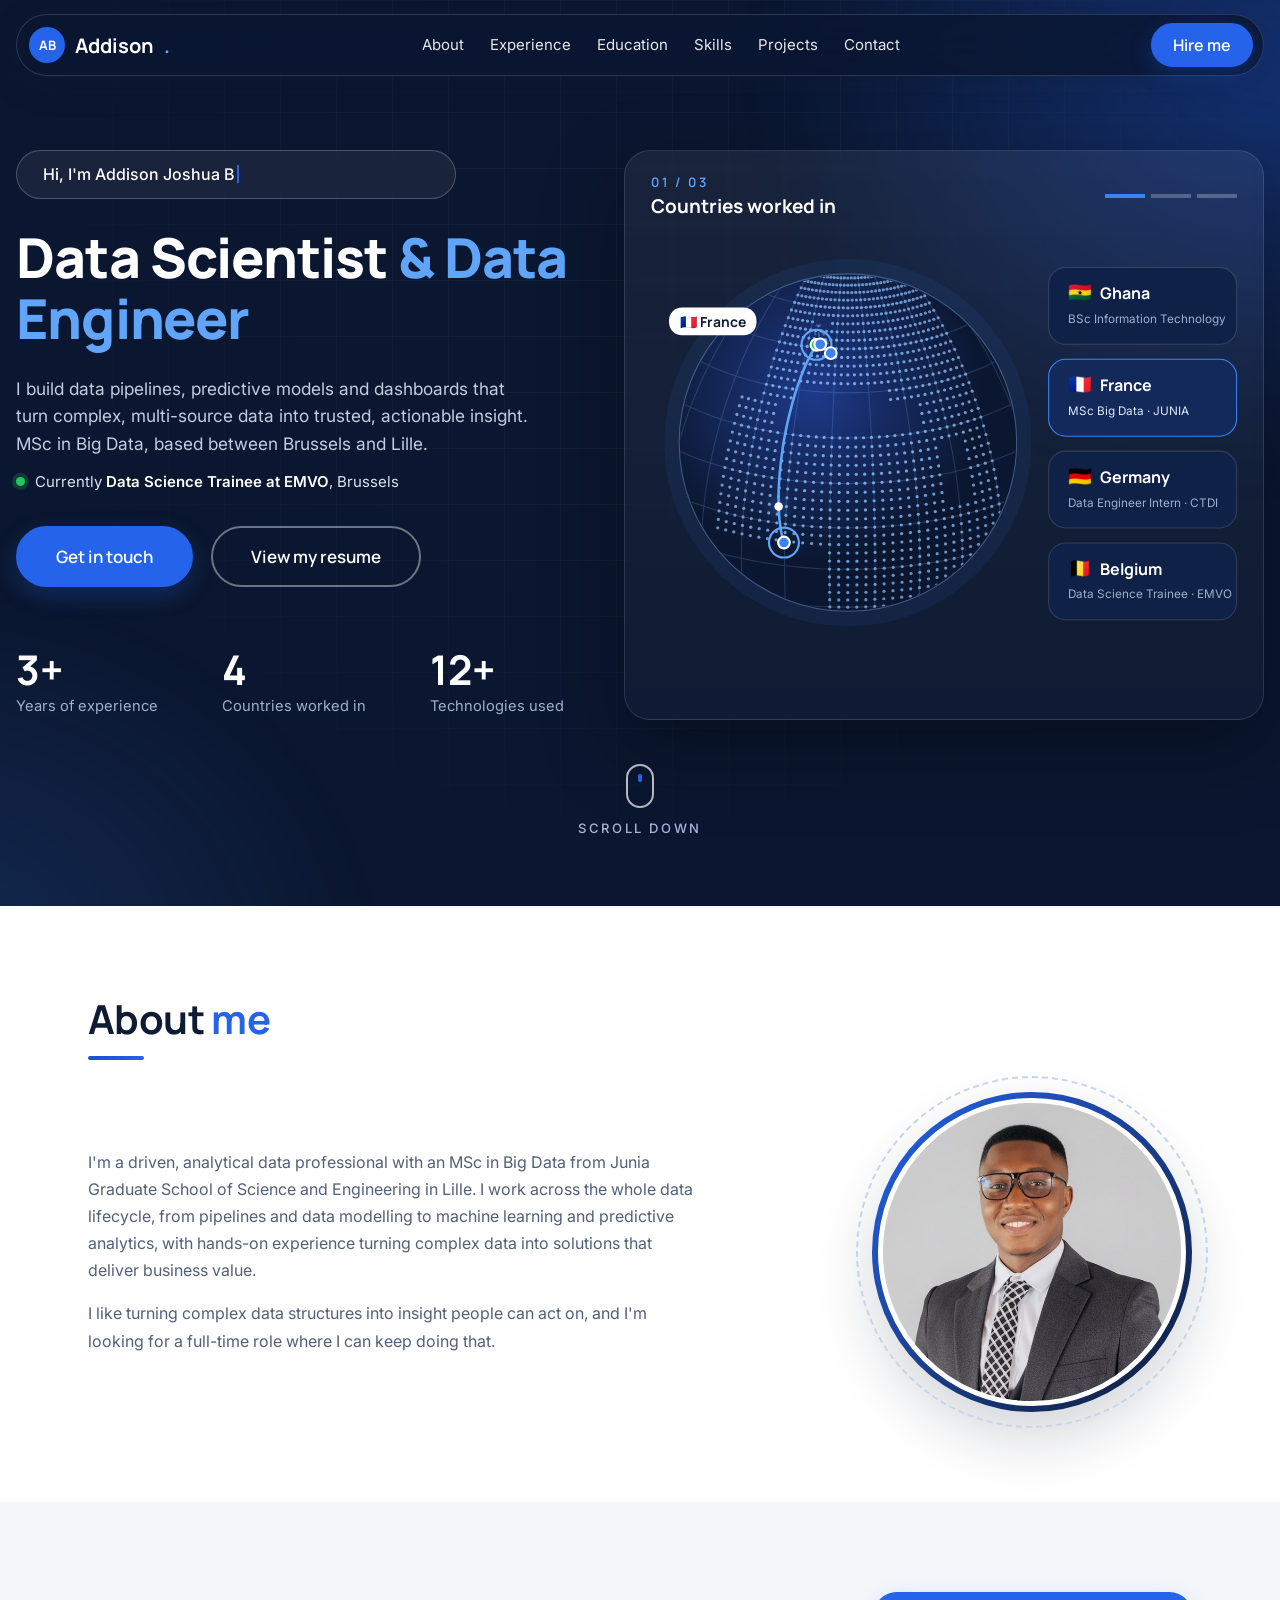
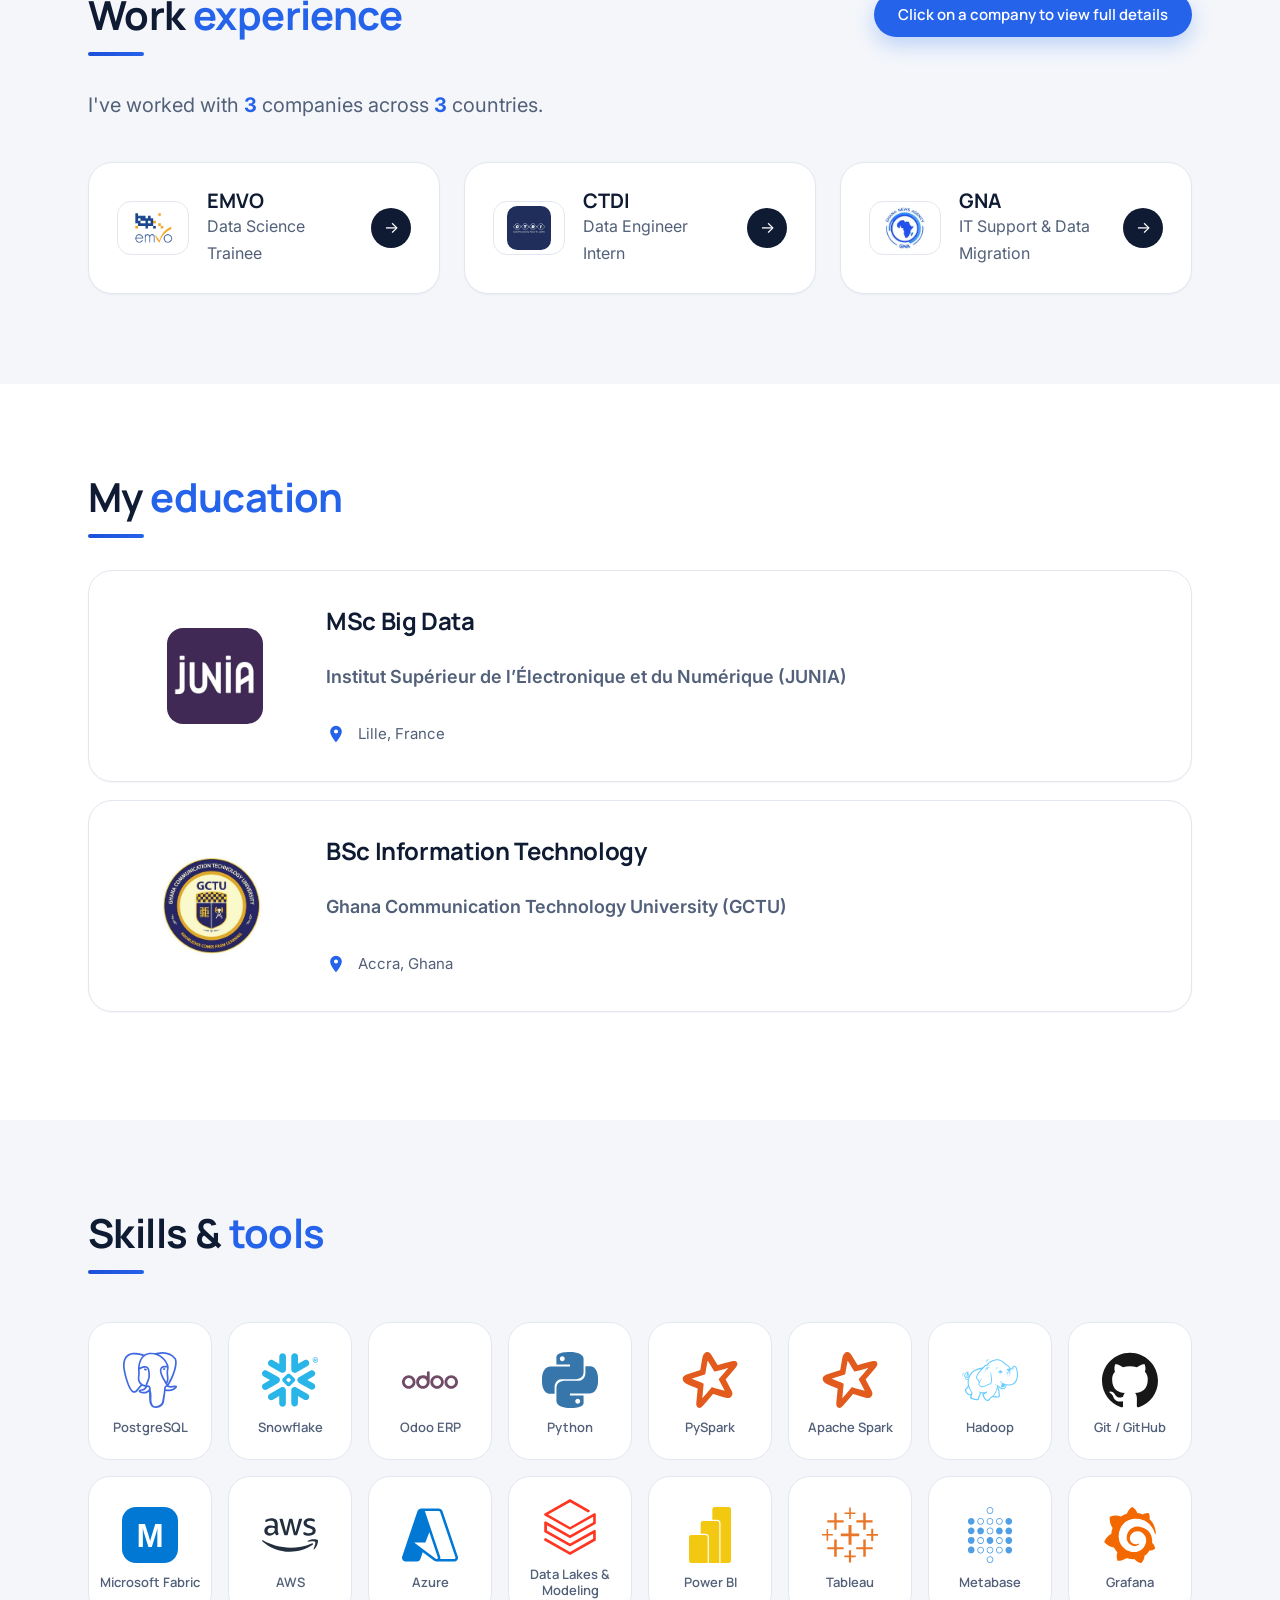
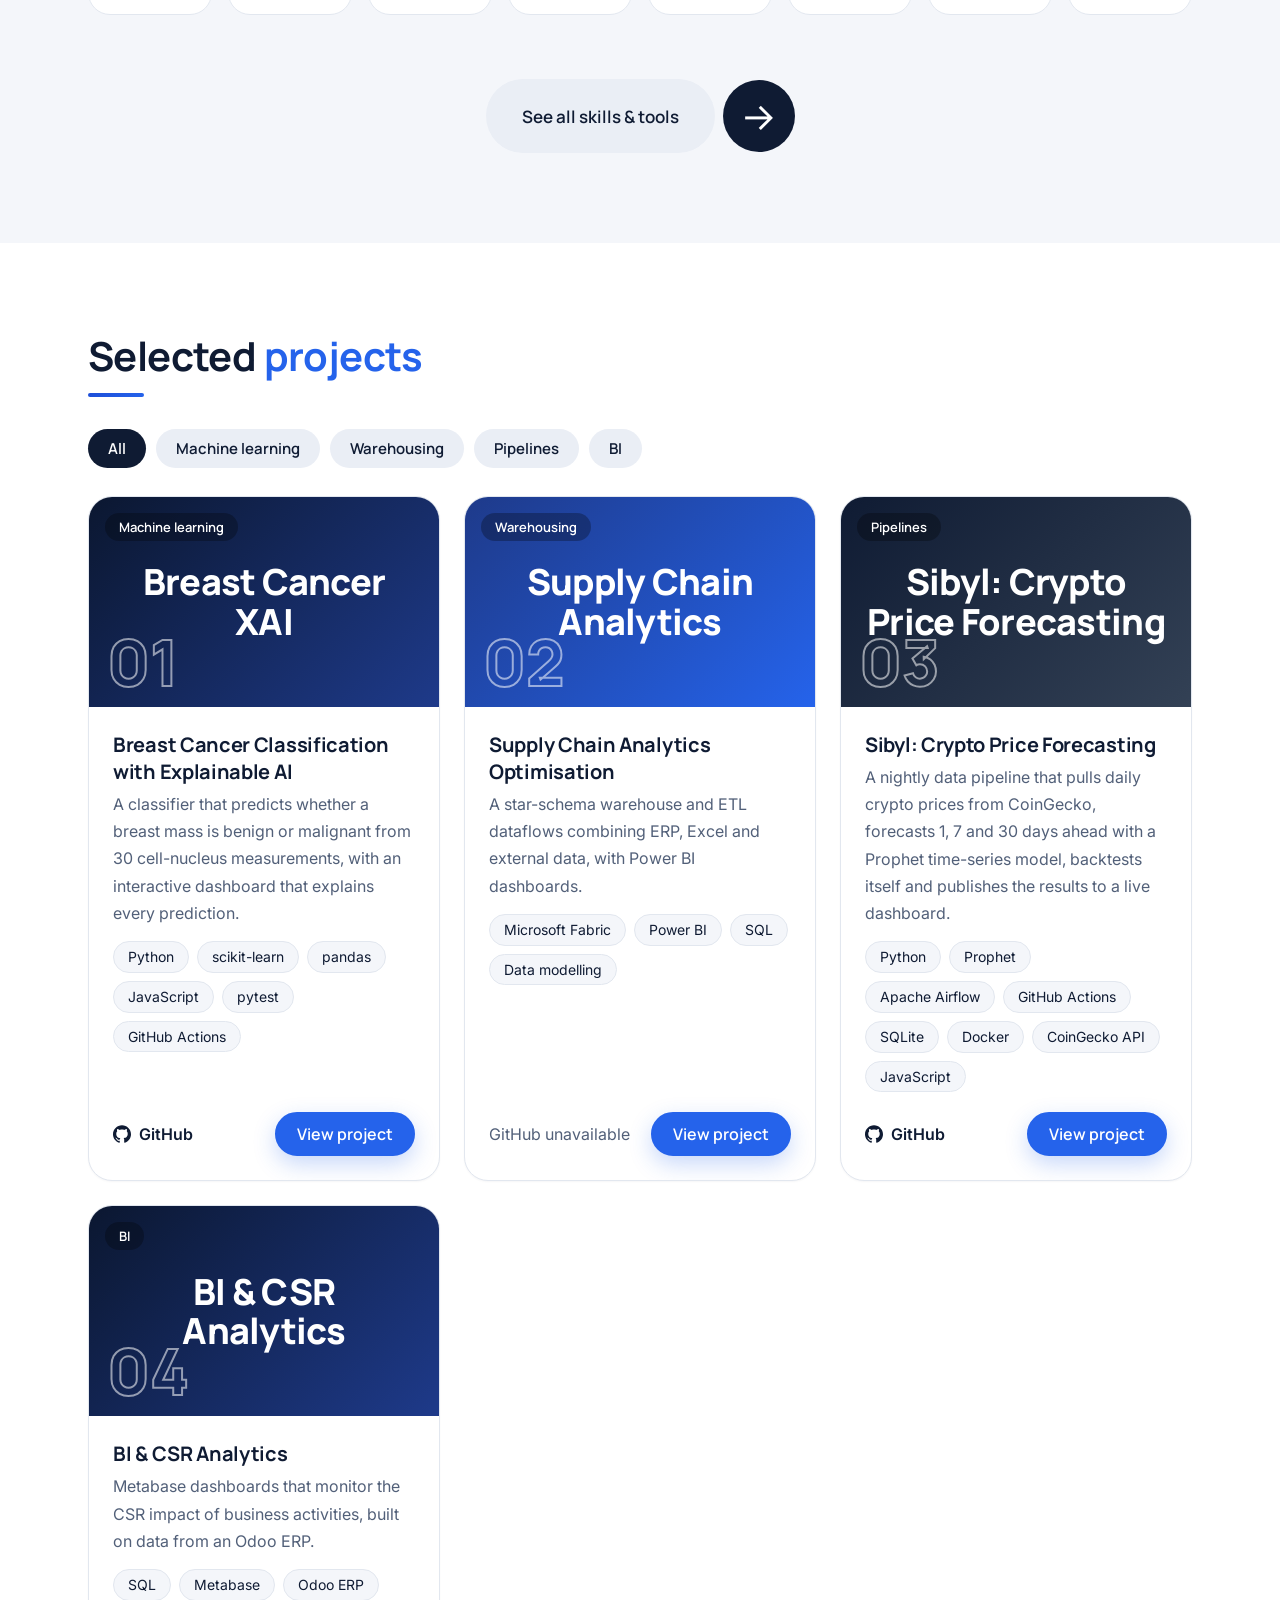
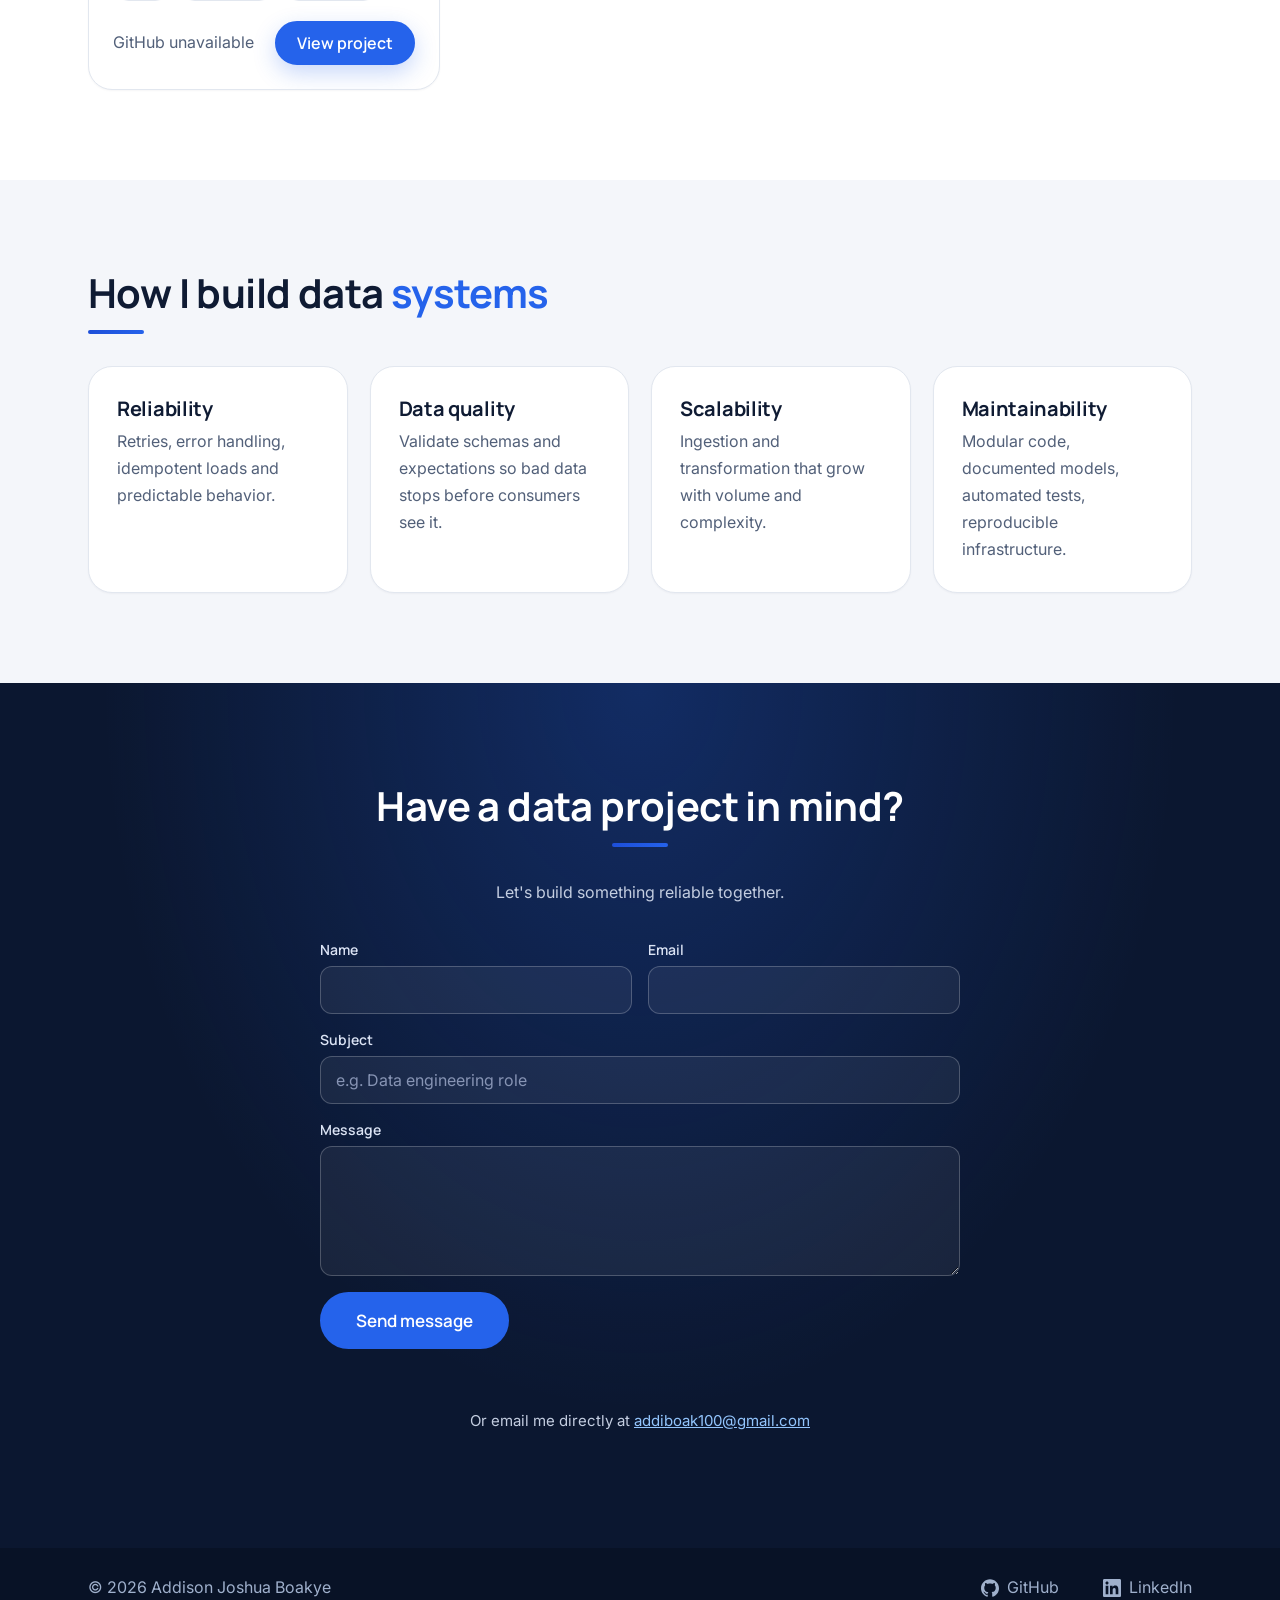
==== data-scientist/index.html @ 3743e2e9 "Restore original portfolio; move Data Scientist version to /data-scientist/ The root page is back to" ====
<!DOCTYPE html>
<html lang="en"><head><meta charset="utf-8">
<meta name="viewport" content="width=device-width, initial-scale=1, viewport-fit=cover">
<title>Addison Joshua Boakye – Data Scientist</title>
<meta name="description" content="Data scientist building data pipelines, predictive models and explainable machine learning. MSc Big Data, Junia."><meta name="theme-color" content="#0b1730">
<meta property="og:title" content="Addison Joshua Boakye – Data Scientist"><meta property="og:description" content="Turning raw data into reliable systems.">
<link href="https://fonts.googleapis.com/css2?family=Manrope:wght@500;600;700;800&family=Inter:wght@400;500;600&display=swap" rel="stylesheet">
<style>
:root{--navy:#342f70;--deep:#0e1630;--coral:#3b82f6;--lt:#f5f4fa;--mu:#6b6791;--line:#e4e1f0;--h:'Poppins',system-ui,sans-serif;--b:'Plus Jakarta Sans',system-ui,sans-serif;box-sizing:border-box;padding-top:env(safe-area-inset-top,0px);padding-bottom:env(safe-area-inset-bottom,0px)}
html{scroll-behavior:smooth;scroll-padding-top:90px;height:100%;background:var(--navy)}*{box-sizing:border-box}
body{margin:0;background:#fff;color:var(--navy);font:400 17px/1.65 var(--b)}a{color:inherit}
:focus-visible{outline:3px solid var(--coral);outline-offset:3px}.co{color:var(--coral)}
.wrap{max-width:1160px;margin:0 auto;padding:0 28px}
nav{position:fixed;top:calc(env(safe-area-inset-top,0px) + 14px);left:50%;transform:translateX(-50%);width:min(1500px,calc(100% - 32px));z-index:20;background:rgba(10,16,34,.88);backdrop-filter:blur(10px);border:1px solid rgba(255,255,255,.22);border-radius:99px;padding:8px 10px 8px 12px;display:flex;align-items:center;justify-content:space-between;color:#fff}
.brand{display:flex;align-items:center;gap:10px;text-decoration:none;font:700 20px var(--h)}.badge{width:36px;height:36px;border-radius:50%;background:var(--coral);display:grid;place-items:center;font:700 13px var(--h)}
nav ul{display:flex;gap:26px;list-style:none;margin:0;padding:0}nav ul a{text-decoration:none;font-size:15px;opacity:.9}nav ul a:hover{opacity:1}
.btn{display:inline-block;padding:14px 26px;border-radius:99px;font:600 16px var(--h);text-decoration:none;background:var(--coral);color:#fff;border:2px solid var(--coral);margin:6px 10px 6px 0;transition:transform .2s}
.btn:hover{transform:translateY(-2px)}.btn.o{background:none;color:var(--navy);border-color:var(--navy)}.hero .btn.o{color:#fff;border-color:rgba(255,255,255,.5)}.btn.sm{padding:9px 20px;margin:0}.btn.off{opacity:.45;border-style:dashed;pointer-events:none}
.link{display:inline-flex;align-items:center;gap:10px;background:#e6e3f3;border-radius:99px;padding:0 0 0 22px;font:600 16px var(--h);text-decoration:none;margin-top:36px}.link i{width:44px;height:44px;border-radius:50%;background:var(--deep);color:#fff;display:grid;place-items:center;font-style:normal;margin-left:4px}
#menu{display:none;background:var(--coral);border:0;color:#fff;border-radius:99px;padding:9px 18px;font:600 15px var(--h)}
@media(max-width:860px){#menu{display:block}nav ul{display:none;position:absolute;top:60px;left:0;right:0;flex-direction:column;background:var(--deep);padding:20px 28px;border-radius:24px}nav ul.open{display:flex}nav>.btn{display:none}}
.hero{background:linear-gradient(160deg,#342f70 30%,#0e1630);color:#fff;padding:150px 0 70px}
.pill{display:inline-block;border:1px solid rgba(255,255,255,.3);border-radius:99px;padding:10px 26px;font-weight:500}
h1{font:800 clamp(40px,6.5vw,84px)/1.05 var(--h);letter-spacing:-.02em;margin:26px 0 22px;max-width:12em}
h2{font:700 clamp(32px,4.5vw,52px)/1.1 var(--h);letter-spacing:-.02em;margin:0 0 32px}
.lead{color:var(--mu);max-width:38em}.hero .lead{color:#c4cde6;font-size:19px}
.stats{display:flex;gap:48px;flex-wrap:wrap;margin-top:40px}.stats b{display:block;font:700 40px/1.1 var(--h)}.stats span{color:#aab6d8;font-size:15px}
.pipe{margin-top:56px;border:1px solid rgba(255,255,255,.18);background:rgba(255,255,255,.05);border-radius:24px;padding:20px;overflow-x:auto}.pipe svg{min-width:780px;width:100%;display:block}
.node{cursor:pointer;outline:none}.node rect{fill:var(--deep);stroke:rgba(255,255,255,.28);stroke-width:1.5;transition:stroke .2s}.node:hover rect,.node:focus rect,.node.sel rect{stroke:var(--coral)}
.node text{fill:#fff;font:600 15px var(--h)}.node .t{fill:#aab6d8;font:12px var(--b)}#pdesc{min-height:3.4em;margin:14px 4px 0;color:#c4cde6}
section{padding:90px 0}.lt{background:var(--lt)}.card{background:#fff;border:1px solid var(--line);border-radius:24px;padding:28px}
.cards{display:grid;grid-template-columns:repeat(auto-fit,minmax(300px,1fr));gap:22px}.card h3{font:700 22px var(--h);margin:0 0 4px}.card ul{margin:12px 0 0;padding-left:20px;color:var(--mu)}.card li{margin-bottom:6px}
.date{display:inline-block;background:#fde8e2;color:var(--coral);font:600 14px var(--h);border-radius:99px;padding:6px 16px;margin-bottom:10px}
.tl{border-left:2px solid #dcd8ee;padding-left:26px;display:grid;gap:22px}.tl .card{position:relative}.tl .card::before{content:"";position:absolute;left:-36px;top:30px;width:18px;height:18px;border-radius:50%;background:var(--coral)}
.edu-card{display:flex;align-items:center;gap:34px;min-width:0;padding:34px 48px;border-radius:24px;border:1px solid var(--line);box-shadow:none;margin-bottom:18px}.edu-logo{width:155px;height:136px;flex:none;display:grid;place-items:center;background:#fff;border:0;border-radius:20px;padding:0;overflow:hidden}.edu-logo img{display:block;width:100%;height:100%;object-fit:contain}.edu-card:nth-child(2) .edu-logo img{object-fit:cover;object-position:center}.edu-card:first-child .edu-logo img{width:96px;height:96px;margin:auto;border-radius:16px;object-fit:cover}.edu-copy{min-width:0;flex:1}.edu-copy h3{font:700 clamp(21px,2.5vw,32px)/1.3 var(--h);margin:0 0 28px;color:var(--navy)}.edu-school{font:600 clamp(17px,2vw,24px)/1.4 var(--b);color:var(--mu);margin:0 0 32px}.edu-location{display:flex;align-items:center;gap:12px;color:var(--mu);font-size:20px;margin:0}.edu-location svg{width:20px;height:22px;flex:none;fill:var(--coral)}@media(max-width:650px){.edu-card{align-items:flex-start;gap:18px;padding:22px 18px;border-radius:20px}.edu-logo{width:88px;height:88px;border-radius:14px}.edu-copy h3{font-size:18px;margin-bottom:12px}.edu-school{font-size:15px;margin-bottom:14px}.edu-location{font-size:14px;gap:7px}.edu-location svg{width:16px;height:18px}}
.sk{display:grid;grid-template-columns:repeat(auto-fit,minmax(280px,1fr));gap:30px}
.skill-logo-grid{display:grid;grid-template-columns:repeat(10,minmax(0,1fr));gap:18px;margin-top:56px}
.skill-logo{height:154px;background:#fff;border:1px solid var(--line);border-radius:22px;display:flex;align-items:center;justify-content:center;padding:28px;opacity:0;transform:translateY(18px);animation:skillReveal .65s cubic-bezier(.2,.75,.25,1) forwards;transition:transform .25s,border-color .25s,box-shadow .25s}.skill-logo:hover{transform:translateY(-6px) scale(1.025);border-color:var(--coral);box-shadow:0 12px 28px rgba(10,16,34,.10)}.skill-logo:nth-child(5n+1){animation-delay:.04s}.skill-logo:nth-child(5n+2){animation-delay:.09s}.skill-logo:nth-child(5n+3){animation-delay:.14s}.skill-logo:nth-child(5n+4){animation-delay:.19s}.skill-logo:nth-child(5n){animation-delay:.24s}@keyframes skillReveal{to{opacity:1;transform:translateY(0)}}
.skill-logo img{width:76px;height:76px;max-width:100%;max-height:100%;object-fit:contain;transition:transform .25s}.skill-logo:hover img{transform:scale(1.08)}
.skill-more{display:flex;justify-content:center;align-items:center;gap:8px;margin-top:48px}
.skill-more-label{display:flex;align-items:center;justify-content:center;min-height:74px;padding:0 36px;background:#e6e3f3;color:var(--navy);border:0;cursor:pointer;border-radius:99px;text-decoration:none;font:600 20px var(--h)}
.skill-more-arrow{display:flex;align-items:center;justify-content:center;width:72px;height:72px;background:var(--deep);color:#fff;border:0;cursor:pointer;border-radius:50%;font:400 38px/1 var(--b);text-decoration:none;transition:transform .25s}.skill-more-arrow:hover{transform:translateX(4px)}
.skill-details{display:none;margin-top:54px}.skill-details.open{display:grid}
.skills-page{padding-top:130px;min-height:70vh}
.skills-page .back{display:inline-block;margin-bottom:28px}
.skills-page-intro{max-width:48em;margin:-10px 0 36px;color:var(--mu)}
.skills-page-grid{display:grid;grid-template-columns:repeat(2,minmax(0,1fr));gap:22px}
.skills-page-card{background:#fff;border:1px solid var(--line);border-radius:24px;padding:28px}
.skills-page-card h2{font-size:24px;margin:0 0 18px}
.skills-page-card .tags{margin:0;gap:10px}
.skills-page-card .tag{padding:8px 14px;background:#faf9fd}
@media(max-width:650px){.skills-page-grid{grid-template-columns:1fr}.skills-page-card{padding:22px}}

@media(max-width:1100px){.skill-logo-grid{grid-template-columns:repeat(5,minmax(0,1fr))}}
@media(max-width:600px){.skill-logo-grid{grid-template-columns:repeat(3,minmax(0,1fr));gap:12px;margin-top:32px}.skill-logo{height:112px;padding:18px;border-radius:18px}.skill-logo img{width:58px;height:58px}.skill-more-label{min-height:56px;padding:0 20px;font-size:15px}.skill-more-arrow{width:56px;height:56px;font-size:30px}}@keyframes skillFloat{0%,100%{transform:translateY(0)}50%{transform:translateY(-4px)}}@media(prefers-reduced-motion:reduce){.skill-logo{opacity:1;animation:none;transform:none;transition:none}.skill-logo:hover,.skill-logo:hover img{transform:none}}
.sk h3{font:600 18px var(--h);margin:0 0 12px}.sk span{display:inline-block;background:#fff;border:1px solid var(--line);border-radius:14px;padding:9px 16px;margin:0 8px 8px 0;font-weight:500;transition:border-color .2s,transform .2s}.sk span:hover{border-color:var(--coral);transform:translateY(-2px)}
.filters{display:flex;gap:10px;flex-wrap:wrap;margin-bottom:28px}.filters button{background:#e6e3f3;color:var(--navy);border:0;padding:9px 20px;border-radius:99px;font:600 15px var(--h);cursor:pointer}.filters button.on{background:var(--navy);color:#fff}
.pg{display:grid;grid-template-columns:repeat(auto-fit,minmax(320px,1fr));gap:24px}.pc{border:1px solid var(--line);border-radius:24px;overflow:hidden;background:#fff;display:flex;flex-direction:column}
.cov{height:210px;padding:22px;position:relative;display:flex;align-items:center;justify-content:center;text-align:center;overflow:hidden}.cov b{font:800 clamp(26px,3vw,36px)/1.1 var(--h);letter-spacing:-.02em;transition:transform .5s}.pc:hover .cov b{transform:scale(1.06)}
.cov em{position:absolute;top:16px;left:16px;font:600 13px var(--h);background:rgba(0,0,0,.28);color:#fff;border-radius:99px;padding:5px 14px;font-style:normal}.cov u{position:absolute;left:18px;bottom:2px;font:800 64px var(--h);color:transparent;-webkit-text-stroke:2px rgba(255,255,255,.55);text-decoration:none}
.pb{padding:24px;display:flex;flex-direction:column;flex:1}.pb h3{font:700 22px var(--h);margin:0 0 6px}.pb p{color:var(--mu);margin:0 0 14px}.tags{display:flex;flex-wrap:wrap;gap:8px;margin-bottom:20px}.tag{border:1px solid var(--line);border-radius:99px;padding:3px 14px;font-size:14px}
.act{margin-top:auto;display:flex;justify-content:space-between;align-items:center}.act a{text-decoration:none;font-weight:600}
.fl{display:flex;flex-wrap:wrap;gap:6px;align-items:center}.fb{font:500 14px var(--b);border:1px solid var(--navy);border-radius:99px;padding:6px 14px;background:#fff;cursor:pointer}.fb:hover,.fb:focus{background:var(--navy);color:#fff}.fa{color:var(--mu)}
.case{padding-top:130px}.case h1{font-size:clamp(34px,5.5vw,64px)}.case h3{font:700 24px var(--h);margin:40px 0 10px}.case p,.case li{color:var(--mu);max-width:44em}.back{font:600 15px var(--h);text-decoration:none;color:var(--coral)}
.diag{border:1px solid var(--line);background:var(--lt);border-radius:24px;padding:24px}
.term{border-radius:20px;background:var(--deep);color:#e9e8f8;font:14px/1.6 ui-monospace,Menlo,monospace;overflow:hidden}.term .bar{display:flex;gap:8px;flex-wrap:wrap;padding:14px}.term button{background:none;border:1px solid rgba(255,255,255,.25);color:#aab6d8;border-radius:99px;padding:6px 16px;font:inherit;cursor:pointer}.term button.on{background:var(--coral);border-color:var(--coral);color:#fff}
.term pre{margin:0;padding:12px 22px 20px;overflow-x:auto;min-height:150px}.k{color:#f9a58d}.s{color:#8fe3d6}.c{color:#8b87bd}#tn{padding:0 22px 18px;color:#aab6d8}
.cta{background:var(--navy);color:#fff;text-align:center;padding:100px 0}.cta .btn{font-size:20px;padding:18px 40px;word-break:break-all}.cta p{color:#c4cde6}
footer{background:var(--deep);color:#c4cde6;padding:26px 0}footer .wrap{display:flex;justify-content:space-between;flex-wrap:wrap;gap:12px}footer a{margin-left:22px;text-decoration:none}
.xh{display:flex;justify-content:space-between;align-items:flex-start;gap:16px;flex-wrap:wrap}.hint{background:var(--coral);color:#fff;font:600 15px var(--h);padding:12px 24px;border-radius:99px;box-shadow:0 8px 20px rgba(59,130,246,.3)}.big{font-size:22px;margin:0 0 40px}.big b{font-weight:700}
.cards3{display:grid;grid-template-columns:repeat(auto-fit,minmax(300px,1fr));gap:24px}.xc{display:flex;align-items:center;gap:18px;background:#fff;border:1px solid var(--line);border-radius:24px;padding:26px 28px;text-decoration:none;transition:transform .2s,border-color .2s}.xc:hover{transform:translateY(-3px);border-color:var(--coral)}
.logo{width:72px;height:54px;flex:none;border:2px solid #b5555f;border-radius:14px;display:grid;place-items:center;font:800 14px var(--h);color:var(--navy)}.logo img{display:block;width:auto;height:auto;max-width:100%;max-height:100%;object-fit:contain;border-radius:10px;padding:0;min-width:0;min-height:0}.logo:has(img){border:2px solid #b5555f;border-radius:14px;background:#fff;overflow:hidden;display:flex;align-items:center;justify-content:center;padding:4px}.xt b{display:block;font:700 20px/1.2 var(--h)}.xt span{color:var(--mu);font-size:16px}.xc i{margin-left:auto;flex:none;width:40px;height:40px;border-radius:50%;background:var(--deep);color:#fff;display:grid;place-items:center;font-style:normal}
@media(prefers-reduced-motion:reduce){*{transition:none!important;scroll-behavior:auto!important}}

.skill-logo-grid{grid-template-columns:repeat(8,minmax(0,1fr));gap:16px;margin-top:48px}
.skill-logo-grid .skill-logo{position:relative;overflow:hidden;height:auto;min-height:138px;flex-direction:column;gap:12px;padding:22px 10px 16px;opacity:0;translate:0 26px;scale:.86;transform:none;animation:none;transition:transform .35s cubic-bezier(.2,.8,.2,1),border-color .3s,box-shadow .35s}
.skill-logo-grid .skill-logo::before{content:"";position:absolute;inset:0;background:radial-gradient(circle at 50% 38%,color-mix(in srgb,var(--c) 22%,transparent),transparent 68%);opacity:0;transition:opacity .35s}
.skill-logo-grid.go .skill-logo{animation:skillIn .75s cubic-bezier(.2,.8,.2,1) both;animation-delay:calc(var(--i)*60ms)}
.skill-logo-grid .skill-logo:hover,.skill-logo-grid .skill-logo:focus-visible{transform:translateY(-8px);border-color:var(--c);box-shadow:0 18px 34px color-mix(in srgb,var(--c) 26%,transparent)}
.skill-logo-grid .skill-logo:hover::before{opacity:1}
.skill-logo .ic{position:relative;display:block;width:56px;height:56px;animation:skillFloat 5s ease-in-out infinite;animation-delay:calc(var(--i)*-.45s)}
.skill-logo .ic svg{display:block;width:100%;height:100%;transition:transform .45s cubic-bezier(.3,1.7,.5,1)}
.skill-logo:hover .ic{animation-play-state:paused}.skill-logo:hover .ic svg{transform:scale(1.18) rotate(-8deg)}
.skill-logo .nm{position:relative;font:600 13px/1.2 var(--h);color:var(--mu);text-align:center;transition:color .3s}.skill-logo:hover .nm{color:var(--navy)}
@keyframes skillIn{to{opacity:1;translate:0 0;scale:1}}
@keyframes skillFloat{0%,100%{transform:translateY(0)}50%{transform:translateY(-6px)}}
@media(max-width:1100px){.skill-logo-grid{grid-template-columns:repeat(4,minmax(0,1fr))}}
@media(max-width:600px){.skill-logo-grid{gap:10px}.skill-logo-grid .skill-logo{min-height:100px;padding:14px 4px 10px;gap:8px;border-radius:16px}.skill-logo .ic{width:36px;height:36px}.skill-logo .nm{font-size:10px}}
@media(prefers-reduced-motion:reduce){.skill-logo-grid .skill-logo{opacity:1;translate:none;scale:none;animation:none!important}.skill-logo .ic{animation:none}.skill-logo-grid .skill-logo:hover,.skill-logo:hover .ic svg{transform:none}}

.hgrid{display:grid;grid-template-columns:1.05fr 1fr;gap:40px;align-items:start}
.hr{max-width:540px;width:100%;margin-left:auto}.hrh{text-align:right}.hn{display:block;color:var(--coral);font:600 15px var(--h);letter-spacing:.2em}.hrh b{display:block;font:700 22px var(--h);margin:4px 0 6px}
.hbars button{width:46px;height:14px;padding:5px 0;margin-left:6px;border:0;background:rgba(255,255,255,.3);background-clip:content-box;cursor:pointer;border-radius:4px;transition:background .3s}.hbars button.on{background-color:var(--coral)}
.hstage{position:relative;height:480px;margin-top:6px}.hs{position:absolute;inset:0;display:grid;place-items:center;opacity:0;visibility:hidden;transform:translateY(12px);transition:opacity .6s,visibility .6s,transform .6s}.hs.on{opacity:1;visibility:visible;transform:none}.hs>svg{width:100%;height:100%}
.gw{position:relative;width:min(100%,440px);aspect-ratio:1}.gw canvas{width:100%;height:100%;display:block}
.gl{position:absolute;transform:translate(-50%,-50%);background:rgba(37,33,90,.92);border:1px solid rgba(255,255,255,.22);border-radius:99px;padding:4px 14px 4px 10px;font:600 14px var(--h);white-space:nowrap;pointer-events:none;transition:opacity .3s}
.ed{stroke:rgba(255,255,255,.3);stroke-width:1.5;stroke-dasharray:4 6;animation:edf 2.4s linear infinite}@keyframes edf{to{stroke-dashoffset:-20}}
.ndf{animation:ndf 6s ease-in-out infinite}@keyframes ndf{50%{transform:translateY(-8px)}}
.hs.on .ly{animation:lyIn .8s cubic-bezier(.2,.8,.2,1) both;animation-delay:calc(var(--k)*.14s)}@keyframes lyIn{from{opacity:0;transform:translateY(-34px)}}
@media(max-width:900px){.hgrid{grid-template-columns:1fr}.hr{margin:20px auto 0}.hstage{height:380px}}
@media(prefers-reduced-motion:reduce){.hs{transition:none;transform:none}.ndf,.ed,.hs.on .ly{animation:none!important}}

.ed{stroke:rgba(255,255,255,.38);stroke-width:1.2;stroke-dasharray:none;animation:none}
.ndf{animation:ndf 7s ease-in-out infinite;filter:drop-shadow(0 6px 8px rgba(10,8,40,.35))}@keyframes ndf{50%{transform:translateY(-6px)}}
.sd{display:flex;flex-direction:column;align-items:center;gap:12px;margin:44px auto 0;width:max-content;text-decoration:none;color:#aab6d8}
.sd small{font:500 13px var(--b);letter-spacing:.2em;text-transform:uppercase}.mouse{position:relative;width:28px;height:44px;border:2px solid rgba(255,255,255,.7);border-radius:99px}
.mouse::after{content:"";position:absolute;left:50%;top:8px;width:4px;height:8px;margin-left:-2px;border-radius:4px;background:var(--coral);animation:wheel 1.8s ease-in-out infinite}@keyframes wheel{0%{opacity:0;transform:translateY(0)}30%{opacity:1}100%{opacity:0;transform:translateY(14px)}}
@media(prefers-reduced-motion:reduce){.ndf,.mouse::after{animation:none}}

.sr{position:absolute;width:1px;height:1px;overflow:hidden;clip:rect(0 0 0 0);white-space:nowrap}
.hero .wrap{max-width:none;padding:0 clamp(20px,3.5vw,56px)}
.hero h1{font-size:clamp(30px,4.2vw,56px);line-height:1.08;max-width:11em}
.pill{min-width:min(100%,440px);white-space:nowrap}.cur{display:inline-block;width:2px;height:1.1em;margin-left:3px;vertical-align:-.15em;background:var(--coral);animation:blink 1s steps(1) infinite}@keyframes blink{50%{opacity:0}}
.hgrid{grid-template-columns:minmax(0,.85fr) minmax(0,1.3fr);gap:16px;align-items:center}.hl{max-width:620px}
.hr{max-width:800px}.hstage{height:min(640px,56vw)}.gw{width:min(100%,540px)}
@media(max-width:900px){.hgrid{grid-template-columns:1fr}.hr{margin:20px auto 0}.hstage{height:400px}.pill{white-space:normal}}
@media(prefers-reduced-motion:reduce){.cur{animation:none}}

/* ---- v3: nav-aligned hero, animated pipeline, journey map ---- */
.hero .wrap{max-width:none;width:min(1500px,calc(100% - 32px));margin:0 auto;padding:0}
.pill{margin-left:0}
.node .live{fill:#6b6791}.node.sel .live{fill:var(--coral);animation:liveP 1.2s ease-in-out infinite}@keyframes liveP{50%{opacity:.25}}
.node.sel rect{filter:drop-shadow(0 0 10px rgba(59,130,246,.55));animation:nodeP 2.4s ease-in-out infinite}@keyframes nodeP{50%{stroke-width:3.2}}
#pv path{animation:dashM .9s linear infinite}@keyframes dashM{to{stroke-dashoffset:-8}}
.trk{stroke:rgba(255,255,255,.14);stroke-width:2;stroke-linecap:round}.fill{stroke:var(--coral);stroke-width:2.5;stroke-linecap:round}.hd{fill:var(--coral);filter:drop-shadow(0 0 6px var(--coral))}
.rt{stroke-dasharray:1;stroke-dashoffset:1}.hs.on .rt{animation:rtd 4.6s ease-out forwards}@keyframes rtd{to{stroke-dashoffset:0}}
.cn{opacity:0}.hs.on .cn{animation:cnI .6s cubic-bezier(.2,.8,.2,1) forwards;animation-delay:var(--d)}@keyframes cnI{from{opacity:0;transform:translateY(10px)}to{opacity:1;transform:none}}
.pr{fill:none;stroke:#3b82f6;stroke-width:2;transform-box:fill-box;transform-origin:center;animation:prP 2.4s ease-out infinite}@keyframes prP{from{transform:scale(1);opacity:.8}to{transform:scale(3.2);opacity:0}}
@media(prefers-reduced-motion:reduce){#pv path,.pr,.node.sel rect,.node.sel .live{animation:none}.rt{stroke-dashoffset:0;animation:none!important}.cn{opacity:1;animation:none!important}.trav{display:none}}

/* ---- v4: hero look, orbit + layer-flow animations ---- */
.hgrid{grid-template-columns:minmax(0,.95fr) minmax(0,1.05fr)}.hl{max-width:720px}
.hero h1{font-size:clamp(38px,4.7vw,70px);line-height:1.1;max-width:10.5em;margin:28px 0 26px}
.hero .lead{font-size:clamp(18px,1.5vw,22px);line-height:1.6;max-width:30em}
.hero .btn{padding:19px 44px;font-size:18px;margin:10px 18px 6px 0}.hero .btn.o{border-width:2px}
.hero .stats{gap:clamp(40px,5vw,84px);margin-top:54px}.hero .stats b{font-size:clamp(34px,3.4vw,52px)}.hero .stats span{font-size:clamp(15px,1.3vw,19px)}
.orb{transform-origin:260px 260px;animation:spin linear infinite}.cr{transform-box:fill-box;transform-origin:center;animation:spin linear infinite}@keyframes spin{to{transform:rotate(360deg)}}
.orbs:hover .orb,.orbs:hover .cr{animation-play-state:paused}
.lc{fill:#0e1630;stroke:rgba(255,255,255,.25);stroke-width:1.5;animation:lit 5.5s linear infinite}@keyframes lit{0%,8%{stroke:#3b82f6;fill:#13213f;stroke-width:3}28%,100%{stroke:rgba(255,255,255,.25);fill:#0e1630;stroke-width:1.5}}
.pk{filter:drop-shadow(0 0 8px #3b82f6);animation:pk 5.5s linear infinite}@keyframes pk{0%{transform:translateY(0);opacity:0}4%{opacity:1}86%{opacity:1}92%,100%{transform:translateY(-400px);opacity:0}}
.xbar{transform-box:fill-box;transform-origin:bottom;animation:xbar 1.6s ease-in-out infinite alternate}@keyframes xbar{from{transform:scaleY(.3)}to{transform:scaleY(1)}}
.st{animation:st 1.8s ease-in-out infinite}@keyframes st{0%,100%{opacity:.25}50%{opacity:1}}
.xpg{transform-box:fill-box;transform-origin:left;animation:xpg 2.6s ease-in-out infinite}@keyframes xpg{0%{transform:scaleX(0)}80%,100%{transform:scaleX(1)}}
.dt{animation:dt 1.8s linear infinite}@keyframes dt{0%{transform:translateX(0);opacity:0}20%{opacity:1}100%{transform:translateX(62px);opacity:0}}
@media(prefers-reduced-motion:reduce){.orb,.cr,.lc,.pk,.xbar,.st,.xpg,.dt{animation:none!important}}

/* ---- v5: about photo, resume page ---- */
.about-grid{display:grid;grid-template-columns:minmax(0,1fr) auto;gap:clamp(32px,6vw,90px);align-items:center}
.photo{display:grid;place-items:center;width:min(320px,70vw);aspect-ratio:1;border-radius:50%;background:var(--lt);border:3px dashed #3a4a6e;color:var(--mu);cursor:pointer;overflow:hidden;margin-inline:auto;transition:border-color .2s,background .2s}.photo:hover{border-color:var(--coral);background:#fff}
.photo #phw{display:grid;place-items:center;gap:8px;text-align:center;width:100%;height:100%}.photo small{font:600 14px var(--h)}.photo img{width:100%;height:100%;object-fit:cover;display:block}.photo.has{border:4px solid var(--coral)}
@media(max-width:800px){.about-grid{grid-template-columns:1fr}.photo{order:-1}}
html:has(.resume-pg){background:var(--lt)}.resume-pg{background:var(--lt);padding:120px 0 70px;min-height:100vh}
.rbar{display:flex;justify-content:space-between;align-items:center;max-width:900px;margin:0 auto 20px}.rback{font:600 16px var(--h);text-decoration:none;color:var(--navy)}
.cv{max-width:900px;margin:0 auto;background:#fff;border:1px solid var(--line);border-radius:24px;padding:clamp(24px,5vw,56px)}
.cv h1{font:800 clamp(30px,4vw,44px)/1.1 var(--h);color:var(--navy);margin:0;max-width:none}.rt2{font:600 18px var(--h);color:var(--coral);margin:6px 0 10px}.rc{display:flex;flex-wrap:wrap;gap:6px 20px;color:var(--mu);font-size:15px;margin:0 0 6px}
.cv h2{font:700 15px var(--h);letter-spacing:.14em;text-transform:uppercase;color:var(--navy);margin:30px 0 14px;padding-bottom:8px;border-bottom:2px solid var(--line)}
.cv p{margin:0 0 10px;color:#4a4675;font-size:16px}.ri{margin-bottom:20px}.rh{display:flex;justify-content:space-between;gap:16px;flex-wrap:wrap;font:600 17px var(--h)}.rh span{color:var(--coral);font-size:15px;white-space:nowrap}.ri em{color:var(--mu);font-size:15px}.ri ul{margin:8px 0 10px;padding-left:20px;color:#4a4675;font-size:16px}.cv .tags{display:flex;flex-wrap:wrap;gap:8px}
@media print{nav,footer,.rbar,.sd{display:none!important}html,body,.resume-pg{background:#fff!important}.resume-pg{padding:0}.cv{border:0;padding:0;max-width:none}}

/* ---- v6: professional type scale + social icons ---- */
body{font:400 16px/1.7 var(--b)}
h2{font:700 clamp(28px,3.2vw,40px)/1.15 var(--h)}
.lead{font-size:clamp(16px,1.25vw,18px)}
.case h1{font-size:clamp(30px,4vw,48px)}
.hero h1{font-size:clamp(36px,4.3vw,62px)}
.hero .lead{font-size:clamp(17px,1.35vw,20px)}
.hero .btn{font-size:17px;padding:17px 38px}
.hero .stats b{font-size:clamp(32px,3.2vw,46px)}.hero .stats span{font-size:clamp(14px,1.15vw,17px)}
.card h3,.pb h3{font-size:20px}.case h3{font-size:22px}.big{font-size:20px}.cta .btn{font-size:17px}
.edu-copy h3{font-size:clamp(19px,2vw,24px)}.edu-school{font-size:clamp(16px,1.6vw,18px)}.edu-location{font-size:15px}
.skill-more-label{font-size:17px}.skills-page-card h2{font-size:21px}.hrh b{font-size:18px}
.sl{display:inline-flex;align-items:center;gap:8px}.sl svg{width:18px;height:18px;fill:currentColor;flex:none}
.soc{display:flex;flex-wrap:wrap;gap:14px;justify-content:center;margin-top:22px}.cta .soc .btn{font-size:16px;padding:13px 26px}
#fl{display:flex;gap:22px}

/* ---- v7: Midnight + Aurora redesign ---- */
:root{--navy:#e8edf8;--deep:#0e1630;--lt:#0a1124;--mu:#97a3c4;--line:rgba(148,163,184,.2);--a1:#3b82f6;--a2:#60a5fa;--a3:#6366f1;--grad:linear-gradient(135deg,#3b82f6,#60a5fa 55%,#6366f1)}
html{background:#070b18}body{background:#070b18;color:var(--navy)}::selection{background:rgba(59,130,246,.35)}
#sp{position:fixed;top:0;left:0;height:3px;width:100%;transform-origin:left;transform:scaleX(0);background:var(--grad);z-index:60}
nav{background:rgba(10,16,34,.72);backdrop-filter:blur(16px) saturate(1.4);border-color:rgba(148,163,184,.22);box-shadow:0 10px 40px rgba(0,0,0,.35)}
.badge{background:var(--grad);color:#04121a}.btn,#menu,.hint{color:#04121a}
.btn{background:var(--grad);border-color:transparent;box-shadow:0 10px 30px rgba(59,130,246,.22);transition:transform .2s,box-shadow .2s}.btn:hover{box-shadow:0 14px 40px rgba(59,130,246,.4)}
.btn.o,.hero .btn.o{background:rgba(255,255,255,.04);color:var(--navy);border:2px solid rgba(148,163,184,.4);box-shadow:none}.btn.o:hover{border-color:var(--a1);color:var(--a1)}
.link,.skill-more-label,.filters button{background:rgba(255,255,255,.07);color:var(--navy)}.filters button.on{background:var(--grad);color:#04121a}
.co{background:linear-gradient(90deg,#3b82f6,#60a5fa,#93c5fd,#3b82f6);background-size:250% 100%;-webkit-background-clip:text;background-clip:text;color:transparent;animation:shine 7s linear infinite}@keyframes shine{to{background-position:250% 0}}
.hero{background:#070b18;position:relative;overflow:hidden;isolation:isolate}
.hero::before{content:"";position:absolute;inset:-20%;z-index:-2;background:radial-gradient(40% 40% at 18% 25%,rgba(59,130,246,.3),transparent 70%),radial-gradient(35% 40% at 82% 18%,rgba(99,102,241,.34),transparent 70%),radial-gradient(40% 45% at 65% 88%,rgba(56,189,248,.24),transparent 70%);filter:blur(28px);animation:aur 18s ease-in-out infinite alternate}@keyframes aur{to{transform:translate3d(4%,3%,0) rotate(6deg) scale(1.1)}}
.hero::after{content:"";position:absolute;inset:0;z-index:-1;background-image:linear-gradient(rgba(255,255,255,.05) 1px,transparent 1px),linear-gradient(90deg,rgba(255,255,255,.05) 1px,transparent 1px);background-size:56px 56px;-webkit-mask-image:radial-gradient(ellipse at 50% 30%,#000 25%,transparent 75%);mask-image:radial-gradient(ellipse at 50% 30%,#000 25%,transparent 75%)}
.pill{background:rgba(255,255,255,.05);backdrop-filter:blur(8px);border-color:rgba(59,130,246,.4)}
.marq{overflow:hidden;border-block:1px solid var(--line);background:#080d1d;padding:22px 0;-webkit-mask-image:linear-gradient(90deg,transparent,#000 10%,#000 90%,transparent);mask-image:linear-gradient(90deg,transparent,#000 10%,#000 90%,transparent)}
.mt{display:flex;gap:48px;width:max-content;animation:mq 40s linear infinite}.marq:hover .mt{animation-play-state:paused}@keyframes mq{to{transform:translateX(-50%)}}
.mt span{font:600 17px var(--h);letter-spacing:.08em;text-transform:uppercase;color:var(--mu);white-space:nowrap}.mt span::before{content:"◆";color:var(--a1);font-size:10px;margin-right:48px}
.lt{background:var(--lt)}section h2::after{content:"";display:block;width:56px;height:4px;border-radius:4px;margin-top:14px;background:var(--grad)}.cta h2::after{margin-inline:auto}.skills-page-card h2::after,.cv h2::after{display:none}
.card,.pc,.xc,.skills-page-card,.fb{background:radial-gradient(380px circle at var(--mx,-300px) var(--my,-300px),rgba(59,130,246,.13),transparent 60%),rgba(255,255,255,.04);border-color:var(--line)}
.pc,.card,.xc{backdrop-filter:blur(6px)}.sk span,.tag,.skills-page-card .tag{background:rgba(255,255,255,.05);border-color:var(--line)}
.skill-logo{background:radial-gradient(260px circle at var(--mx,-300px) var(--my,-300px),rgba(59,130,246,.22),transparent 60%),#eef2ff;color:#0b1020;border-color:transparent}
.pc{transition:transform .35s cubic-bezier(.2,.8,.2,1),border-color .3s,box-shadow .35s}.pc:hover{transform:translateY(-6px);border-color:rgba(59,130,246,.55);box-shadow:0 24px 60px rgba(0,0,0,.5),0 0 40px rgba(59,130,246,.12)}
.cov{text-decoration:none}.cov::after{content:"";position:absolute;inset:0;background:linear-gradient(115deg,transparent 35%,rgba(255,255,255,.2) 50%,transparent 65%);transform:translateX(-100%);transition:transform .9s}.pc:hover .cov::after{transform:translateX(100%)}
.fb{color:var(--navy);border-color:rgba(148,163,184,.4)}.fb:hover,.fb:focus{background:var(--a1);color:#04121a;border-color:var(--a1)}
.date{background:rgba(59,130,246,.12);color:var(--a1)}.tl{border-left-color:rgba(148,163,184,.3)}.tl .card::before{box-shadow:0 0 0 5px rgba(59,130,246,.2)}
.photo{background:rgba(255,255,255,.04)}.photo:hover{background:rgba(59,130,246,.08)}.photo.has{border-color:var(--a1);box-shadow:0 0 40px rgba(59,130,246,.25)}
.cta{background:radial-gradient(60% 120% at 50% 0%,rgba(59,130,246,.2),transparent 70%),#0a1124;border-top:1px solid var(--line)}
footer{background:#050813;border-top:1px solid var(--line)}
.rv{opacity:0;transform:translateY(14px);transition:opacity .7s ease,transform .7s ease}.rv.in{opacity:1;transform:none}.xc.rv.in:hover{transform:translateY(-3px)}
.cv{--navy:#161a36;--mu:#5b6384;--line:#e3e6f0;background:#fff;color:#161a36}.cv .rt2,.cv .rh span{color:#0d9488}.cv .tag{background:#f4f6fb;border-color:#e3e6f0;color:#161a36}
@media(prefers-reduced-motion:reduce){.rv{opacity:1;transform:none}.hero::before,.mt,.co{animation:none}}

/* ---- v8: Professional navy + blue (recruiter-friendly) ---- */
:root{--h:'Manrope',system-ui,sans-serif;--b:'Inter',system-ui,sans-serif;--navy:#0f1b33;--ink:#0f1b33;--deep:#0b1730;--lt:#f4f6fa;--mu:#526079;--line:#e2e7ef;--coral:#2563eb;--a1:#2563eb;--a2:#1d4ed8;--a3:#0f1b33;--grad:linear-gradient(135deg,#1d4ed8,#2563eb)}
html{background:#0b1730}body{background:#fff;color:var(--ink)}::selection{background:rgba(37,99,235,.18)}
h1,h2,h3{letter-spacing:-.015em}
.co{background:none;-webkit-background-clip:border-box;background-clip:border-box;color:var(--a1);animation:none}
.hero .co,nav .co,.cta .co{color:#60a5fa}
nav{background:rgba(11,23,48,.86);border-color:rgba(255,255,255,.14);box-shadow:0 10px 30px rgba(11,23,48,.25)}
.badge{background:#2563eb;color:#fff}
.btn{background:#2563eb;border-color:#2563eb;color:#fff;box-shadow:0 8px 22px rgba(37,99,235,.25)}.btn:hover{background:#1d4ed8;border-color:#1d4ed8;box-shadow:0 12px 28px rgba(37,99,235,.32)}
#menu,.hint{background:#2563eb;color:#fff}
.btn.o{background:#fff;color:var(--ink);border:2px solid #cbd5e1;box-shadow:none}.btn.o:hover{border-color:#2563eb;color:#2563eb;background:#fff}
.hero .btn.o,.cta .btn.o{background:transparent;color:#fff;border-color:rgba(255,255,255,.4)}.hero .btn.o:hover,.cta .btn.o:hover{border-color:#fff;color:#fff;background:rgba(255,255,255,.06)}
/* hero */
.hero{background:#0b1730;color:#fff}
.hero::before{background:radial-gradient(40% 45% at 85% 20%,rgba(37,99,235,.35),transparent 70%),radial-gradient(35% 40% at 10% 90%,rgba(59,130,246,.18),transparent 70%);filter:blur(30px);animation:none}
.hero::after{background-image:linear-gradient(rgba(255,255,255,.035) 1px,transparent 1px),linear-gradient(90deg,rgba(255,255,255,.035) 1px,transparent 1px)}
.pill{background:rgba(255,255,255,.06);border-color:rgba(255,255,255,.22)}
.hero h1{color:#fff}.hero .lead{color:#c3cde0}.hero .stats span{color:#9fb0cc}
.now{display:flex;align-items:center;gap:10px;color:#dbe4f3;font-size:15px;margin:-6px 0 22px}.now b{color:#fff;font-weight:600}
.dot{width:9px;height:9px;border-radius:50%;background:#22c55e;box-shadow:0 0 0 4px rgba(34,197,94,.2);flex:none}
.hgrid{grid-template-columns:minmax(0,.95fr) minmax(0,1.05fr);gap:24px}
.pf{position:relative;margin:0 0 0 auto;width:100%;max-width:430px}
.pf-img{border-radius:28px;overflow:hidden;aspect-ratio:4/5;background:linear-gradient(160deg,#dfe6f1,#c7d2e3);border:1px solid rgba(255,255,255,.18);box-shadow:0 30px 70px rgba(0,0,0,.45)}
.pf-img img{width:100%;height:100%;object-fit:cover;object-position:center top;display:block}
.pf figcaption{position:absolute;left:18px;right:18px;bottom:18px;background:rgba(255,255,255,.96);color:var(--ink);border-radius:18px;padding:14px 18px;box-shadow:0 12px 30px rgba(11,23,48,.25)}
.pf figcaption b{display:block;font:700 18px var(--h)}.pf figcaption small{color:var(--mu);font-size:14px}
.pf-st{display:inline-flex;align-items:center;gap:8px;font:600 12px var(--b);color:#15803d;background:#ecfdf3;border-radius:99px;padding:4px 12px 4px 10px;margin-bottom:6px}
.pf-chip{position:absolute;background:#fff;color:var(--ink);font:600 13px var(--b);border-radius:99px;padding:8px 14px;box-shadow:0 10px 24px rgba(0,0,0,.3);white-space:nowrap}
.pf-chip.c1{top:26px;left:-26px}.pf-chip.c2{top:auto;bottom:128px;right:16px;background:#2563eb;color:#fff}
@media(max-width:900px){.hgrid{grid-template-columns:1fr;gap:10px}.pf{margin:30px auto 0;max-width:360px}.pf-chip.c1{left:-8px}}
/* light sections */
.marq{background:#f4f6fa;border-color:var(--line)}.mt span{color:#64748b}.mt span::before{color:#2563eb}
.lt{background:var(--lt)}
.card,.pc,.xc,.skills-page-card{background:#fff;border-color:var(--line);box-shadow:0 1px 2px rgba(15,27,51,.04);backdrop-filter:none}
.fb{background:#fff;color:var(--ink);border-color:#cbd5e1}.fb:hover,.fb:focus{background:#2563eb;color:#fff;border-color:#2563eb}
.xc:hover,.pc:hover{border-color:#93c5fd;box-shadow:0 18px 40px rgba(15,27,51,.10),0 0 0 1px rgba(37,99,235,.08)}
.xc i,.link i,.skill-more-arrow{background:#0f1b33}
.logo,.logo:has(img){border:1px solid var(--line);border-radius:14px}
.link,.skill-more-label,.filters button{background:#eaeef5;color:var(--ink)}.filters button.on{background:#0f1b33;color:#fff}
.skill-logo{background:#fff;color:var(--ink);border:1px solid var(--line)}
.sk span,.tag,.skills-page-card .tag{background:#f4f6fa;border-color:var(--line);color:var(--ink)}
.date{background:#eff4ff;color:#1d4ed8}
.edu-card{background:#fff}
.case h1,.skills-page h1{color:var(--ink)!important}
.case p,.case li{color:var(--mu)}
.cta{background:radial-gradient(60% 120% at 50% 0%,rgba(37,99,235,.28),transparent 70%),#0b1730;color:#fff;border:0}.cta h2{color:#fff}.cta p{color:#c3cde0}
footer{background:#081226;color:#9fb0cc;border:0}
#sp{background:#2563eb}
/* about: animated data panel in a dark card */
.about-grid{grid-template-columns:minmax(0,1fr) auto;align-items:center}
.avatar{position:relative;width:min(320px,70vw);aspect-ratio:1;border-radius:50%;padding:6px;background:linear-gradient(135deg,#2563eb,#0f1b33);box-shadow:0 26px 60px rgba(15,27,51,.18);margin-inline:auto}.avatar::before{content:"";position:absolute;inset:-16px;border-radius:50%;border:2px dashed #c7d4ea}.avatar img{width:100%;height:100%;border-radius:50%;object-fit:cover;object-position:50% 20%;display:block;border:5px solid #fff;background:#e5e9f0}
@media(max-width:800px){.avatar{order:-1;margin-bottom:10px}}
.about-viz{background:#0b1730;border-radius:28px;padding:26px 26px 10px;color:#fff;box-shadow:0 24px 60px rgba(11,23,48,.18)}
.about-viz .hr{max-width:none;margin:0}.about-viz .hstage{height:420px}.about-viz .hrh b{color:#fff}
@media(max-width:800px){.about-grid{grid-template-columns:1fr}.about-viz .hstage{height:340px}}
.skill-logo-grid .skill-more{grid-column:1/-1}.cards{grid-template-columns:repeat(auto-fit,minmax(240px,1fr))}
.cv{--navy:#0f1b33}.cv .rt2,.cv .rh span{color:#1d4ed8}

/* ---- v9: live pipeline hero ---- */
.hp{max-width:640px;margin-left:auto;background:linear-gradient(180deg,rgba(255,255,255,.06),rgba(255,255,255,.02));border:1px solid rgba(255,255,255,.12);border-radius:26px;padding:20px 20px 16px;box-shadow:0 30px 80px rgba(0,0,0,.35);backdrop-filter:blur(6px)}
.hp-head{display:flex;justify-content:space-between;align-items:center;gap:10px;flex-wrap:wrap;margin:2px 4px 6px}
.hp-live{display:inline-flex;align-items:center;gap:9px;font:600 14px var(--h);color:#fff}.hp-sub{font-size:13px;color:#9fb0cc}
.hp-svg{width:100%;height:auto;display:block;overflow:visible}
.hp .pl{fill:none;stroke:rgba(147,197,253,.22);stroke-width:2;stroke-dasharray:4 6;animation:dashM 1.2s linear infinite}
.ps rect{fill:#0f2147;stroke:rgba(255,255,255,.14);transition:stroke .3s,fill .3s}.ps.on rect{stroke:#60a5fa;fill:#13295a}
.psd{fill:#3b82f6}.ps.on .psd{fill:#93c5fd}
.pt1{fill:#fff;font:600 13px var(--h)}.pt2{fill:#9fb0cc;font:11px var(--b)}
.hr1{fill:none;stroke:rgba(96,165,250,.25);stroke-dasharray:3 7;transform-origin:288px 230px;animation:spin 18s linear infinite}
.hr2{fill:rgba(37,99,235,.12);stroke:rgba(96,165,250,.35)}
#hubc{transform-origin:288px 230px;filter:drop-shadow(0 0 18px rgba(59,130,246,.55))}#hubc.pulse{animation:hubP .45s ease-out}
@keyframes hubP{40%{transform:scale(1.08)}}
.ht1{fill:#fff;font:700 14px var(--h)}.ht2{fill:#dbeafe;font:10px var(--b)}
.stg rect{fill:#0f2147;stroke:rgba(255,255,255,.14);transition:all .35s}.stg text{fill:#9fb0cc;font:600 11px var(--b);transition:fill .35s}
.stg.on rect{fill:#2563eb;stroke:#2563eb}.stg.on text{fill:#fff}
.pkc{fill:#93c5fd;filter:drop-shadow(0 0 6px #60a5fa)}
.dc{fill:#0f2147;stroke:rgba(255,255,255,.14)}.dt{fill:#fff;font:700 14px var(--h)}.dl{fill:#9fb0cc;font:11px var(--b)}
.dn{fill:#fff;font:800 22px var(--h);font-variant-numeric:tabular-nums}.dv{fill:#fff;font:600 12px var(--b)}.dv.ok{fill:#4ade80}
.dln{fill:none;stroke:#60a5fa;stroke-width:2.2;stroke-linejoin:round}.db{fill:#3b82f6}.db:nth-of-type(odd){fill:#60a5fa}
.hp-log{margin-top:6px;background:#081226;border:1px solid rgba(255,255,255,.08);border-radius:12px;padding:10px 14px;font:13px/1.4 ui-monospace,Menlo,monospace;color:#c3cde0;white-space:nowrap;overflow:hidden;text-overflow:ellipsis}
.hp-pr{color:#4ade80}
@media(max-width:900px){.hp{margin:24px auto 0}}
@media(max-width:520px){.hp{padding:14px 10px 12px;border-radius:20px}.hp-sub{display:none}.hp-log{font-size:11px}}
@media(prefers-reduced-motion:reduce){.hp .pl,.hr1{animation:none}}

/* ---- v10: three-slide hero ---- */
.hp-head{margin:2px 6px 10px}.hp-tw{display:flex;flex-direction:column;gap:2px}
.hp-num{color:#60a5fa;font:600 13px var(--h);letter-spacing:.2em}.hp-ti{color:#fff;font:700 19px var(--h)}
.hp-bars{display:flex;gap:6px}.hp-bars button{width:40px;height:14px;padding:5px 0;border:0;background:rgba(255,255,255,.25);background-clip:content-box;border-radius:4px;cursor:pointer;transition:background-color .3s}.hp-bars button.on{background-color:#3b82f6}
.hp-stage{display:grid}.hs2{grid-area:1/1;opacity:0;visibility:hidden;transform:translateY(10px);transition:opacity .6s,transform .6s,visibility .6s}.hs2.on{opacity:1;visibility:visible;transform:none}
.ggr{fill:none;stroke:rgba(147,197,253,.18);stroke-width:1}.gld{fill:#93c5fd}
.gar{fill:none;stroke:rgba(147,197,253,.35);stroke-width:1.6;stroke-dasharray:4 5}.gar.on{stroke:#60a5fa;stroke-width:2.4;stroke-dasharray:none}
.glab rect{fill:#fff}.glab text{fill:#0f1b33;font:700 13px var(--h)}
.gtr{fill:#fff;filter:drop-shadow(0 0 6px #60a5fa)}
.gpd{fill:#3b82f6;stroke:#fff;stroke-width:2}.gpr{fill:none;stroke:#60a5fa;stroke-width:2;opacity:0}
g.on .gpd{fill:#22c55e}g.on .gpr{opacity:1;transform-box:fill-box;transform-origin:center;animation:prP 1.6s ease-out infinite}
.gc rect{fill:#0f2147;stroke:rgba(255,255,255,.14);transition:all .4s}.gc.on rect{fill:#13295a;stroke:#3b82f6}
.gcf{font-size:18px}.gcn{fill:#fff;font:700 15px var(--h)}.gcr{fill:#9fb0cc;font:11px var(--b)}.gc.on .gcr{fill:#dbeafe}
.hx polygon{fill:#fff;stroke:rgba(255,255,255,.2);stroke-width:2;transition:fill .35s,stroke .35s}
.hx{animation:hxF 4s ease-in-out infinite;animation-delay:calc(var(--i)*-.3s);transition:transform .35s}
.hx.on{animation:none;transform:scale(1.14)}.hx.on polygon{stroke:#3b82f6;stroke-width:4;filter:drop-shadow(0 0 14px rgba(59,130,246,.8))}
@keyframes hxF{50%{transform:translateY(-4px)}}
.hxl{fill:#2563eb;font:800 26px var(--h)}.hxc{fill:#0f2147;stroke:rgba(255,255,255,.14)}.hxn{fill:#fff;font:700 20px var(--h)}.hxk{fill:#60a5fa;font:600 13px var(--b);letter-spacing:.06em}
@media(prefers-reduced-motion:reduce){.hs2{transition:none}.hx{animation:none}}

/* ---- v11: PDF resume viewer ---- */
.rbar{max-width:960px;gap:12px;flex-wrap:wrap}.rbtns{display:flex;gap:10px;flex-wrap:wrap}.rbtns .btn{margin:0}
.cvbox{max-width:960px;margin:0 auto;background:#fff;border:1px solid var(--line);border-radius:20px;overflow:hidden;box-shadow:0 20px 50px rgba(15,27,51,.10)}
.cvframe{display:block;width:100%;height:min(1240px,calc(100vh - 170px));min-height:640px;border:0}.cvimg{display:block;width:100%;height:auto}


/* ---- contact form ---- */
.cform{max-width:640px;margin:34px auto 0;text-align:left;display:grid;gap:16px}
.cform .crow{display:grid;grid-template-columns:1fr 1fr;gap:16px}
.cform label{display:grid;gap:7px;font:600 14px var(--h);color:#dbe3f4}
.cform input,.cform textarea{width:100%;box-sizing:border-box;font:400 16px var(--b);color:#fff;background:rgba(255,255,255,.06);border:1px solid rgba(255,255,255,.22);border-radius:12px;padding:13px 15px;transition:border-color .2s,background .2s}
.cform textarea{resize:vertical;min-height:130px}
.cform input::placeholder,.cform textarea::placeholder{color:#8794b4}
.cform input:focus,.cform textarea:focus{outline:none;border-color:#60a5fa;background:rgba(255,255,255,.1);box-shadow:0 0 0 3px rgba(96,165,250,.25)}
.cform .hp{position:absolute;left:-9999px;width:1px;height:1px;opacity:0}
.cform .cbtn{justify-self:start;font:600 17px var(--h);color:#fff;background:#2563eb;border:2px solid #2563eb;border-radius:99px;padding:15px 34px;cursor:pointer;transition:transform .2s,background .2s}
.cform .cbtn:hover{background:#1d4ed8;transform:translateY(-1px)}
.cform .cbtn:disabled{opacity:.6;cursor:wait;transform:none}
.cform .cstat{margin:0;min-height:1.4em;font-size:15px}
.cform .cstat.ok{color:#86efac}.cform .cstat.err{color:#fca5a5}.cform .cstat a{color:#93c5fd}
.cta .cmail{margin-top:22px;font-size:15px}.cta .cmail a{color:#93c5fd;display:inline-block}
@media(max-width:600px){.cform .crow{grid-template-columns:1fr}.cform .cbtn{justify-self:stretch}}
</style></head><body>
<nav><a class="brand" href="#/"><span class="badge" id="bd"></span><span id="bn"></span><span class="co">.</span></a><ul id="links"><li><a href="#about">About</a></li><li><a href="#experience">Experience</a></li><li><a href="#education">Education</a></li><li><a href="#stack">Skills</a></li><li><a href="#work">Projects</a></li><li><a href="#contact">Contact</a></li></ul><a class="btn sm" href="#contact">Hire me</a><button id="menu" aria-expanded="false">Menu</button></nav>
<main id="app"></main>
<script type="text/plain" id="cvpdf">[base64]/uXrkovhOvtEa4PsKW4/r5N/FWpz2wwv9m1u7uV3RWpSVK9NQt2tisU+GYI0xRhiKb7JAnSUKUIEVO7sZQeeJ6ZklTUBfVWb3PSCm2lc75+wyu7N1A9gsmL0OvfgUP5xB7Db1lzTZ/BvePoRfu2DFdc2hFpUizCZ+3MFeDhSeYOfxd7JhZjT+zGuzSxWJNlNQ0CdI/[base64]/j/6/cWJk531zTdoYCgSIiIqIiCiYrYiYWJt4GBIqiEdCglMNQwfWpmsJ7n+fw73+tavdbeZ8DEmP1aDOfsvXaevdZ7XblCsVToX1a8wWg4nho9ftLjTz198uTJ3t7ecrlcKpa0wv+jS1HZUFI38KVMiqxuOVyFRT9lEUulKkW2aF/FDmxjAUoJSokWtVqRfimQYl1we75YzOuHlUdW67GD0JMVy6TwCyiwc8GHfL6Yz+OHQqGYJwU+0P3yZimQjXRrIS+qkb16i4XeAhRaCbayAmtIKfTmSVE2aSWvF1yZ51/FYnxlS69Rekkx19PV+Z58r1LI115ZevmHbix5UgGLduTeiudilSvdY0HcV57fo3qzykr+W1QoZgV4+HlS8FcoFvkzZz9cr/iNKhR2nDwrvbRYKuhf+XXCy5OXL48seOpSgRf2vrGXh7354h2zrldLvkRLgR5TFFIZ1/Ri4W9pCe+XFFqNfy6VyKaCKOSJiUfE1xfYK0q+4vMgr7P2C/KFverWDfRFZT+Jul551fWlaP9uFIz3oSDaR29Bfc3g2fZ09Rw5fHTVQ6tbRo0NRpPQf17xPnyo/PYCP2WusXnWdTe89Mqrra2tQxwc4uAQB4c4OMTBQTh4/Nh3Tz/7/NUzZ6frmqD/[base64]/mrC+XNZra+we4OVgUXTjHAHKY4e/PRJhbKxCSZfXV5o/WV79yocxeXP8w18e9s4WiupXg4NFfWVRHIrtWCyTIvgojilfP4K8EtvEOUgK51pJoI1W08Zy/EEhR1TK6BwkmCKUY8c0309lxChe4oIYukoq8hqWt91cKYeOlWqKQaDyvqn1YWVXZ9fp1tObNm2+5dY7GppHuf1hXyh2xfvzofJLCxHnY9FEZvS4SSvvuW/Tps/7y+X//fl/AF5EgLJwsPg342CJ3cZv4qBk2l+Kg/l/Gwfz8qu+DHHwb8lBJlD/XTlIpcL/+enn3u6eDR9+vGz5ipbR48PxNPSo0K9e8b59qFx+8YfjLl9o/MSpjz/[base64]//NCHNkENGJSMunmwLPCgs8jAojyOEAztGMf21o2JUoQsK0XhoE4+41uR8towUJbM+zBEPl6FNlAu1pU4y7hoSRtXSdwzG3kr91RURMKCGJkXtc6KnoaOiaWNT+NgLzPEyA5K6ZekFCl7RQWLl8dBk3dWJOls4uCzldQk3CwcVMTDHoFFuko/[base64]/qHCyaHKTSn0CzzkHeCUnVqMpBXXlVMDho+skMzkHRVwtfmgoSjYWDl+P68ntwUPd1MYTHS3CwV+OgsVRQeBYs6/lWjYNyUwXRjz1biy60MgctClKmNTU4mB+Eg5VlUt6Xmxw0iuSgQsGCPQfF6yzeRsbBQhkKVX4W8uKlJRwsqGhTDyKbBZcTNY8dqxBqy0HRFMgooFBQmkbBnoMWYZB9kzuoi/FVIeKgK+VLpbcjWYG9S3195b5y6fDhw2tffHn0uEm8sx1C4V+0BCIJXygaTWVvW3bnR59sPNV6Gt6fPvgVS2WTMky9aBCNrqjEwaLOKk1Bqhr5xEHEVoODdtKcurmoHt7At9SfSvpRic/m8jT7IG1IrKtSxtOywQsbYlGei+2pKk9VU2NRtH9hJeSNVzR+o2vFvpR63JV6SwYNmYUxr3UvfOxMRAlyTBMNUmJC1zeBGxVPJnck7Dil+FeFYuj/SaQ8CTxm6SNFmPyYv2iv5j7aa/I0X+GMJqC1XqkyBzXBylKHqh8lE6VQU7DCiz9eWwIa/qIWk585MqGU0cxeNl+5gKN3+0W5wiLuyPeQ78KHYaJ2JZKWFN6VVN2m0LVK51JtKQnAqY2pxA2XFc+oPV7WFKTuVIWmfqfGbUsjhR3rrBzUH6NUrupnlCoak4OqTVkREWnr7u3pOXbs2H/ffX/RzUtD8bQvFIP+9or3+UNFLfCLQAnH0yPHTlh6+x0bP/2so6O9r79vYGBAEb+GOCj6C8GyglRv/kkclJ7nvy8H8xYOquXfzMGC0L4NcVBwUEp5fxwHtZIXz+cXcZAf8ApykL6H/[base64]/VLRpRsVIetsSVnAJ26mBOvJmKdlS846TxiMOKr3lmeUTjIw0kzGtKVDbGsxTFu6bIZCyqpNWJXzSK+L1YQ2ACfgUgGsMJG2IOAlRzSGPZkY46Ojo6du/[base64]/WKf4qGgdFMQYhlp/GKk7agVITPAum56oQLTkHjXeGj6Z0T1FhyzbdR23eN51xdkW1bhcE1Ji0qB+zZL7G5HMfKbgXHcuJI5MHKI4mPHMqPE8Wzm/8lKZIyC2nrBXyOmolqbgxYaox0UbG1tcbWxm11TU0uKxc7uzo3L7j68cef2rcpGmRRBp64CGp8AoWkuggGU/XXT1z9hNPPdPaevpH4hdqL0b96Ry0ObcdB4t/RQ4WDQ4WfzcO0vL7c9DWo1LXhf5hHJQJZP6KHBTrrf4qf0cOGspJGR/xizioedGoHFQrl8p6BfrZ4KA8+x/BQX5HV5yDos1R6fjixYtHjhxZ9fAjk6ZdE0tmaVd8xYnwLyzBaMrtDycy9bOvn/[base64]/4Y08e/bsq+tev2bWnFgq5/KHrzgU/m3FF4oBA3MNLfNvXPzmW+vPnD7zf//7v/39/VYS/G04WPxnc1D0h9LC8pfkIBX5BPW0HKGSgwYchzg4xEGNg4qQ+E/kIF0/0N//888/HTt27JV1r825YUG6rskfjkO54nT49xRvMAqS4KLFt7z/wQb4US4OXFSgVFI/[base64]/4QSJnErLl+4sWX0Lbcu27jxs/Pnzl0cgJ9iYBAYGPY1WxOewFVZpxevKW15xVJREG9w9JRL4lD2FW09Qi9hDVQrVq6mkM6oWgmbWrwE25W0XOYGz9umGC0rA2/S6qnC0xIXLzoQ1VdQ6Yp5v9qrCReDOkD2WhxgNL5YzHrcGCeRhxjT5T59odtpFWWhcOzRCoGlTkZWTVsUOZHHYth6qFqxbnvvpu+otb9i67k8qHaMVtOegiprTgN7DnIW20JQkNoAH7/CvNYhq2hQOSgBxxHCgnFMVpg+0cpKPSxCeW/5dqn80CnK20NFCVS9MCMCV7kvyXGDVsZQwXgcJhAlKPUqRWY2rChjqr+FfigL2orqS2IDPvrLmku+v78furhTp1rfe3/DjYtvyTW0uHwhkAqhr77ivPinFhqukq1vvvX2Oz/6+JPuru7/+eknU3T7Ezk4+PLrOHjZy5/HwcLvx0HuUfCbOGgR/f76HNSsin9XDuoC++/KQRYZemU5qBz1F3Cw+Ks5mL9CHLRXKfw6DrLlxx9+PH++7d33PrjxpiXJbAP00kPxFH9cqXX7G5pH3nPfqi+/2gYdCyAGHWMEs4TWkar3da0kB1pZ4eAgC99LMfYpCs5LgMw4vlIZVyuEKhvuMdpdyN2syON2DvPEUrepcZB9Ef/[base64]/zjv/QVWIgl/s1PpXsSvP3a2qYOWF8LGfVgTgeLAhI4e91rFY0C5TPXVRHk1UET+Udmc6ByX4xEFNRWhBQtAYBRW0ldpvpL0V2tDqkhwkA4xCR0f7xk8/W3bnynRdk4MkeR4qv2/xBqMga48YPf6ulfd89dW2js7OH3/8ESBYVEW5vzcHGZb6/jAOilT9/0gO9nAU2nOw57I42GOKe0za49V46ERXd3dXV3enLQcVGlJW2nGwx4aDWCQHRXqZX8NBuvO/hYO2LBycgwJZkoOFIQ7+eg7CAaGj+/7ixXPnzm38bNPS25c3jhjtC8WGzIW/OwdhjLHqodXbv/[base64]/gp66C5Oud9N67KL+0ytokz4w/J01OVg0jqWyx14zarQEBam8HSgnF5Sz14sWuSJUQ2GxJA9nyKca5AxpVOEyuxSTlgJA9EKVlis5yB6nRknjB9V/CB2I5kqLPlT9BdlWO6WqsgwM9EPL2Lzly7vuvieezg1x8Hcp1DGm1hMYM37ygw+v2blrF3Qr/WSxY0QlBaPkoNggOCi3UsSUueOnJk0alGHSnIFa83pM2dIkqxKlocqtHKalS1yGCb2Spd1aFu3d1ubYVXoLm2G5HmKsGU10fzxRR0+YJkApO0J1UFpR6tH7f11haGhBe4XQJahH12iGPLooHOxS5D6Q3jo1DlIVKBCNwLSbY5GKeoR0VAAkcp/YRM8DvQFd1cu9T1UdqxASZZo1zm2rkKhKjupDMAVD0U2ZkqOlh7MBmeSg6j5alMldi0WFp1J+FCMZ9aB24oalNxb9dkGxDypiV9EEC+uvxasusWjwjq6yNo6S0TIUaZG1anZCXsmyr2IHlM2hZFynLQcF/tSvlqrKavoA+XXSojxAYx/1eeoDGxNnsivQBMBBUVssmEeUCNbFRuxUi6WO9o4vvtx6930PNI8aW+v2D7nN/MZCo1Hqm0fee9+Du3btgf7ixx9/0GS4fw4Hy0atIQ4aHGRouCQHuzjnKnKQII3Wo7Aiwl1nZ1f7hY72CxcutMF/HZ0dnd2dXV0dnZ0dHfChG1a0t7dfgH+wCisLDnaRavgX13ULDnYNcdA86x/CwdIv56BFa8rq/loO2rjJ/Ds5WCA/4g8D33e2d361bduyO1dk65uD0eRQXOFvKTUuX9PIMU8+/ezePfvgsXN4CQLpRUeGRWnJSKcQS9repMa0rJ6AG+8My2LJvAA7uilxipxt+gVXuG4DptI8qHOU2kD10D+xhamKdCAq3/RGKPelPQFTiinaUZ4eqmASUFGE2jnU8SZp2FZM0UD0oCKovLcXix5SZ+MGqjvBEI1lDzKrk9CIbGImvm6h4UREAdKwAM1w6aCAazt//nRr64nvvjt+7Pipk61nz5w9f+7c+fNYLpw/f/[base64]/N2h5smKqhTT9ySTu1Nv7VlLG2xxQ/h1GtwNXjfCv/TdgglhmLbW+AD4Dh/d+2Y8fDq9dkGppBKrziNPk7Fk8g4gvFxk6csuqh1fv3H+jtyf/w/Q/9ff0cHzoHtUVn0GAclASRGWVMDlKQ6Sf8xRzEhlT+HTlYlBxUV8jPnG+MWGxkKwbNfPxK33zpcENo9ws4iHOb/hEc5E4jPZfioGQD3c6MddyuBzC6QCAFMh7A68zZc22AtHNnT7eePAHA++74yRPfHT165JtDBw8dOrh/376vd2z/YvPmzZs+37Vz5759e+Dvzl1f79q9a9/evbt27tqyecvXO76Gmt98e+jbb785euQIHOPUyZPHvzt+BJbDR1pPnQKYwsk6OjqpK003ERup5EggLNPaCPtkL5u9woTg78FBOvXdJTioA07/nP9lHMxzt9dfyEEhxdhxUMqp9hws2HHQCrJLclDYvitzUGXlIByUwvMv4KA2GrgkB0UjLSg3q16PfCi/EweL4j+pLqjAwUJvAbqm/v7+js7O7Tt2rLj7vpFjJkCX7g1GrzhZ/l7FG4yl65oee+Ip6KLgbf3+4vcm9TSgWFBYtg1AsDLGFjwqN8WRNO8Ze80sVbGWrLXk+kHrm5ts/GHKrJka9ZSvxaKygr7TBiTFkJe+t/Tk5KBqzFhBdgVKfipdWWpyUOp/5Fd7NY7ab6u+oIW8BB7mp6adJ91mlyIb3VKEqhPVm0y+A/Ht7JkzJ0+dOnz4yDfffAPY2r9//549ew8C7vbu+XrHti1bNm/a9Nnmzzd99OGH76xfv/6d9W+99ebLL734zFNPPfXkk2+88drb69986aUX17649uVXXnnjjTdefunlx9Y8tu7VVz/++MMPP9oA5eOPPvrs0083f/75pk2bNm7c+OnGT7dv237wwAECxNa2trYLbRdYQWkR4djdJR1ThYq2R/[base64]/qBmEQLOu7a/ZBJgoqUq6GWLOUzTUUhjocpbWDioOCmLrYJjVLRPkprSTUcZRlWSxxwx/vJLXhqqW9KCNfLiYg+TgFRQ5QZVo+00yohMYjUrqRe8Cc8wi+062tp06eOvLt4V07dm7buhU49dq611956ZU333zrtXXrgGUvvfjSU089vWrVQ/fed9+Ku+9edsfyJUtuXXTj4gULFs2bt+D66+deN+d6+Dt/3oJ58xfMnTvv+uvmzr3+hvnzF867Yf6c2dffdNPiO5bdsfSW25bdfsfdK+9ZseLu5cvvuv325StX3rPmkTVPP/X0yy++/N5/3/9yyxcgXR45/[base64]/Qyhg6miKjKp8r4Vdts906QhUrABQPzxTIZuMOrvmPHzodWrxkxejz07UNuM5cs1M+2oWXUAw8+fODAIWjOP3z/Pe/OLW/45XCwzyxsK37uI0XbStf93hy0kfl+EwetO1TiYJmLkNowggQM/p4cVISFX8lBHkB4KQ729hLFZ1d3R3vHhba2c+fOAPmOHTkCYt7ePXt279799ddfb/x4I7Dv2WeeXfPI6ttuvX3JzUvvWLacfLjlpkWLr7tu7pSp0ydPmTZh0uSWUWOamkc2NY2sr2/O5Rqy2fq6+sbGxpa6uqa6usbGppaG+qa6XENdrhE+NDWPGDV6zNix40e0jBk7avzUKdMnTpoyduyEESPHTJo09fq5cxfMX7hk8dJ7777vqSeeeuO1195/773PN30Gsue2rV9u3rx5586dBw4dPHz48MmTAMczZ1FJ24ZRiN1MhdvF3Vh7tT/dnIO9Vg6qS77313FQVPsdOGgWg4NWwUPp/O04WLLA7hIctHn9L83B4h/CQV2AlDQyFKv/aA6SUKnSQP8ADPx27dp958p7co0jgtHkUDzF4AUzxowY/dQzz+7bfwAepa3pjL5CJaXvVyggcVPu48XOfGjDR1L6eIYaqm6lK2U13R4pqWTHJYVlQnerWCgtofCWfZXRqkpA4151OPLBAdUEaRxU+hZd11PmjnKaOaHATq5n0hbNrKRpSs1JBGRDtgv0Fn6HQsKj2j8eNUdm7BMTATJjWnceYwS7Ojs72traQO47euTIwQMHdu/etXPn9k2bNr75xhtQ3nr7rddeX7dmzZobFy66dtbsadOvHj9x4thx48eMHT9yJEXeiFx9QzKdSWWyiXQ2HIuHY4l4Mh2LpyLReDAUDUXikXgqHE3G46lMLpdKp6PReADWR+PJTCaVzaQz2Xg8nYilU/Alm0tlMtFEMpHK1Nc3NjeNGD163MSJk2deM3P+DfNuWXLL3Xff/fhjj8L1PPTQ6rUvvvTOf//7yScfb9+29cD+fSAwHj7y7bm2M8Bz4oSKatPu7i5qFsRg/R7qcdrFAvhpvhumLzWS57CtRpihoiC1jcHnQYjCpkdWasZEU9wzOsICHcDoCkCrkMg7xhJPuS7fFTsxyqqLVNWREoNGt0AM/TwnhApB1candt7ULwwvRAzylCOr39Ur4JVN/2mxFzXayVGjTiDjwCZlBcrUVAMGq3QEKQjTiFdxseOgMnIxZHZeTxm8EAaznAgGW40fnkcN403DYO/rnbtWr3k8lWsccpupVKgVdeyEKQ88uHrf/v3Qyi8OXOxj08pbX3lFkrJwkLUInYOGja+sqkalnFhm4iATKPsuwUF5Hey7uApFMC0Znj0WDhYNQ6EdB0UR94rzMEmR2J6DRSH62XFQmWCGIY0LhrTBqjn5hYinclI4z/xyDhZ0DoqkZnRuBiYeYjABiVfobG9rO3/mTOvJk98dPXZ4z56dWzZ/vuGD919b9xoIfU88+cSqB1fdfvuyW2+9bemtt9508+JZs68dOWo0SHapbF0CsJVKR+LJSCwViSWBZuFYLBCOBEIRXzDi9ge9wXAwAmuivmDY7Q14/EH44A1G/KEoUDIUiflhvS/o8YcCkag/[base64]/F9M26Bw0u3azU5Dvt8ZBXaQ0OFhUOWhqSCwc5Fv5N8lBMi6kqw0OFjUdi+Bg6ZIclJZaG1yJ/xm6FHZRyXBQDora2jqVdPKL+IF+AwcLOF8hihhdXV3bd+y8c+W9I8dMcPvDQ24zRqGScrqu6ZFHn9i//yA80O+//17x4bQo/DS26V6YJYkGXWgSDNMdbuwAp1kKrbKkwUFxPWKOQFFZ2Wo0WwV5thy0UwvRAQCrwb5qxhF5kmKppOKPtzClYxEc5F4vRXFg1jLlXGwyJFAQkI3czUnl9PZSKAjlm31oPFN15oVUQ+1gdBdY0d5+Aehw4uTxb789tGP79i++2PLpZx+/9tqrTzz+2P333XfLkqXXzZl7zYyZkyZPGztuwkhUco7I1teD4BZLJABS/kjMF44C1Ny+EFAPeBeKxYLRmD8c8QbCHn8YhqWw1RcCCEY8gZDL63f7Ap5A0ANbA2FvIOTFv1AzhIVUcLh9sN4fgaNFgYxwfKgJoPT6g8FwBCDrD0WAqiA/hqOxcDQB5E2ls3V1DXBtLSNHjRw9dvLUabPnzLlu7tybl9z80MOrnnji8bVr136wYcP2Hdu/[base64]/4PxdJ0/HB+axZ6WcDwNTwPE5FHjJq5e89iePfugYfT39dPpPDTqqTjSvhmgM1SFXE1qkE2xFVJiMssgr6PEKpYUtLFPOiNL3K1Ui48wkGfhoHa9Je1aShr4SvK75XBFC/LkPqb1pKhx0DJElgZBFa6kf1JniyuViZuo0ob0rsuOg4YiVDFhKXMESgcYTOBJPD/bW1tP7du/b9u2Lze8/95TTzzzyOpHH374oWW33zb/hnkzZ8ycMGHSiJGjm1tG1jU2JbPZRCYTT2VCsTjwLhzFv/5wLBhLwF+XNwg484ejIOUB9bxE4vMFox6Q9fxhly/o9oagAOacHr/T60M+ooICaMgI6AP5MQQ8DQAHnV6/yxdwEeERDgtHgDo+kBNDYZA04SzAR0Ah0Bbw6gtEwuF4PJlOZnLpXF2mrj5X39DQ1NQyYuSYsWMnT5k8Y8bM+fMX3H33Pc888/Sbb77+xhtvrn/[base64]/IFIIhy/8iS6soUaTBtbRt9z36o9e/ZCs/3xhx/7CKJ08gxx8G/GQdGrDsZBJad0L8aR9wD8LrSdP3P69InvThw+/O3WrVvXr1+/du3zD656YOGCm667bu7s2XMmTprc0jKyvqExnc0l0plEKhNNpAKRCNInQrSURPQLRmC0GQ/FE7ASRD+U7IBrPsSWG9EWJqSLwGeHx+/yEBT6gkA3h9cHW/2YJRjAFwQyoriHEmIIiAmVa91eLC6v0xPACl74G/AGgZVhIgwCfxG1cGRY7/YGAYUgHkbiyVgyFU+lo7FEKBIDOTGeSMYSyUw2B0ycOnXaDTfMvQWXW+9cvmLtiyAhvr958+fbt23fv+/A6TNn2js6YGxAE9bQHG5GslTpW0qTl1bgoEVT+us4yCRB8fVyOJj/a3NQNhCm9C8OcdCy9TdxsEjS73w/cLGzoxNGercvv6uOuc3827PNOL3BXOOIVQ+v2bFjJ7xixCDI9aDCTYWrRYVBUFOElhWA2FFToada5ElUVBqo7bNVj8qTCFWrbGmKGVJXopaNE5geLzrbVa8Y0ZCZxkf4wAhdqtEYWYO3NgnekEuyMakaG01VI/U/TEFiEyDP24oSsi1WFQpW45QZAajMdtTV2dXR0X76TOu3h7/Zu3/P1m1b3//gg2eefmbZsuULFy6cOWvm2PETmkeOAtEvnsqGo4lQNBaOUQtdHIQvkMjcVHsJopw/7A9GgYMgGxKjHopygDzY5PIEAFtOH/nrDVJhEDkILPMHgXTw1+UPgNgIUiR8BdhV1bocLp/TDfjzQU3AIoiEUMhXPE6Ny1Prdjt9PkChn5gdAbuASNi3Fjf5QHgEOsOVwPVE4okgCKS+EIyD/UHUoEYTQPJMKp3OZDJ1dfUgKU6YMHHBwvnLl9/x4KoHn3n6ufXr3921e9fRY0dbT52ieWw62jtIlu8ekhicK0tl8nCSzE24HfVy1bPuSWqrqZbRhZxuuqFQCwwsKipx/rvnC3J/VU2q6tlk32zhoHzhxCto3UpZIBDGDASMEYxZ5rhTfZ/x4Gw3oQgtMkQKVrJeu0KDUpqVTYOxux29KNTW1pvk4TUGWSqwVDk2r2bWLCix8PoMkcWiev6iDj2r5tpcbw9k5RB9pTK8sVu++GLlvfclMvVOb+iKk+hKFW8o5g1GW0aNX77inu07dsIQ9/uLF/v7+wRK7Dgo1KQ6Bw0DoUY1Lsr1caxooNLFK8W0NwgHFWZpHCzbnFrjYEk9o7Qe0rsolrQbZS4uBHrlMp+tycpBVuj7xsU58w0URm1tdKhwkNn2KnCQFuboV9T7vaJqGFLd6bn4xyQRlihG5yDtMgGCnUDA1tbDhw9v375tw4YNb7715vMvPH///Q/ctOjm6VfPGDNufFPLiLrGxnSuLp7KhGPJAPFsQXcXoodEbSeRvwBqPuLiAhwEuYyKh1S36UK1J0pnQDq3PwBEqwG6eQNEvkOuOT0+qICY8/gQpgFAJDCOcBBY5sFNqEFFCRG1ozVMHkRxssbtARq6vH6PHz1qYKXLi4IkHBMPjgIjSqA+Aj746/[base64]/Ss5qLdbRWFDv/OhqaL1NfwDfgkHC0od5sFuo2RVD2PHQSECmAHUrI+zcpA6xoguGvrtrgtt50+e+G7v3t0ff/TxS2tfenDVw3feeefixYtnzbp2/PhJzSNGZuobkplcCrWg2VgyHU2mw/EkiIF+YulDe1wYsQhMAUEPRL9gGDfh1hCqPQndQDpDOc6DGk6Q+4KAp2onCmukEMENitNb7XBDIVj0g0AHsKtG3qFqlHqNEq+YkMPtr3F6AI7U2abW7a9yuImm1E9p6/GFCBDhRADWAGDR7ePiKvG98Qcj1DmHGB9DwUg0HE9E46gyDYahRKPxZK6+YeToMcSv5rrFN99y7333v7j25Q0bPvrqq22HDn5zpvXMhfNtIBx2sdhDNk1GLw05tHDQyNJ2ORwsWDgoBUb6Q/OJlgbhoJi4TlGwVuKgrbShscDsa02VKHtrTQ7avty6hcBqKZAtRYqIl1o0DipoMzjIoWwaFQxDg377CsHkMS91QZWraSeyDjeMUw7KQV3olfvaC4aM9SD4tLd3fPLxp0tuvT2WyvnDiX+V20wgknD6Qg0to26/464vvvwS2mxfuQ9zh5pYUQVAba1FwakufWp9DgvN2VTToNpmlbHh3GCLZkyUhNP3Mo9RMu6uwiIsfqwVC6Mnb+9SOaS2ZTvTQ0l/H/VtYtysDyBFdAV3Eof1OKK3UYgJk5LVKVRzXCxQGaazo/[base64]/yUopL6y6bqmJUtv//SzTR3t7T//9BMGr6v2uT+RgyKBzKDLr+agflN/MAc1QVJtA3TH38hBbq6pyMHCZXGQZITBGR/Onjlz+NvDX3355dtvvf3888/dd/+9s66dPXrsuKaWEalsFqMNcrlkNhNLpRLwNZMNxZLo6hkIoVI0GgPBimg1A8Q/E215wDuQ0apQmvNTDrpQ/[base64]/uPjDmTNnPvjwo/k3Lk5mG0BK+jdM0gSDZ7jZRYuXbtjwMbxVA/0DqgeMbuqz2gB1JNoBxnKUsnActQ0VlOIgi7vn/qJ9LLUMParFm5RmZLPjoLwSYuDj1C7pQBfcstyq5kuq5I7TeM6ZJ+z4EoQGDUtClVoqVWggFiyyuGBqjeRx9rq50OQg86YwXS9Uh37qwgEEPH/27Invjh/Yv++LLZ+vW/fq3Xffs2DBwqnTpjeNGJFrbIAST6dDJNMLYgIQAJ8TSRAGQXTyBIIEKGGXN4jWOgwADMNKB/[base64]/n17vzt27NzZszhhIk75xGZX7OKpTNkciOYUh6Ze1F5Nqko4TPrXPEV5X1jQekm1t+TvWEGbblB7e/UXs1L3rr/pnInGm3+J0SVre2p7wabIclAYbCpRW7wEojbfoG6qEIDmzOH3rd8cfyyWjDE2dW22XmJhuNSnRZQ/BteqKqtNvaxy/ayqov5UySY5mJeKXKnV5SoA4ZBTVAdHPKn/QB+m435r/Ts3LLgplsx6/tHx9UB5KKlcw3U3LPjwo0/OnWv74fvvBwYushfSImSZXLGsF+ykSdHYeotri6oC1ZPDKLzT84v29bH1svqgHDQWmaubndnC8XLZIKCkJAuj0NKulUucTQKLaoMRDaNU5ENmTYRT2EmQVpAVpYVRdV9TZnOhWapKvCGId1xwULUoySA1ZUoggkOc9q+9vf3s2TNHjny7fetX7/733Reef37NI6tvv/22GTNmjRk7obGphQqAyUwmkkiAxAedP41w94diQXQQReUn8XJBcQwL8REln4OIGJ/f6fdTXaWQB6ke0kmcQmucgD9nFeCPyHog/QHdAIJUQoQCX2udXpDyql0gObqBd8hQN0ITCloPne7hICoCT52w3l+NazxOT4CaIIkPKpU00YuGmBpdtQSy1GcGixtdT9G8iHGIAeJfig45TlLcaLsMUXkQ/rp9ARexLXqDGBUC0PTBVl8Q5cRgJBJN1Dc1T546beHCxQ/cv2rt2rVvv/n25k2bjx092nb+PAbgUxdS5k3axfxnzOl9B+NgngdWKCEW3KzH+jMeEaNxkHeqqh1J4aCIzlZFF/7WKlgs2YzwrASkr74is5Hxm+oDUFKPohFFOzwbnSqyJR9G8mapXZjcS1M06Twu6rOV8TapDRNsSMfVPaKC6bZi2eMy8Dj4Is5EIGo5l3LFNnsR4Y7+L1bKmjz7qFwrPnMO9vf1nTrVuv6dd6+ZdV08XecLxUAwvOLM+t1LMJqE+4qlcnPmzn/plXWdnZ3/87//YyHaH8xB+qESB9lXTVNaiYODL5Zav5yDZgcgOFi4FAfJ/wYHWcMssnygBaFe0eXGos07LNShMuGhrvbSOMhmCNI4CLJgZ2fH2bNnjx07unfv7k8++ej5555bfsedc6+fO3PmzAkTJjQ2NGdzDelsHeaBwRxoCZqqhdjOgINQgIlxwUGMYfexlC/EDSaIfikY9RBwBwNUSPSRHDJIFuKa4iKupICqqlo3EHBYdS38BfHQ4SLMApENjumn+k/uQerBsIhakPucLgpNqOwglQkHPcTjFDlIxEk/lU8xjILIpKTAJjfjoJdy0EsOC7In89LxINMDKEISDrr8lIMktxsxJpKT+vGOQugZi743LH4fWRkmBsS6uuZJk6bOn79g6ZJbH13z2KcbNx44sP/EyRNAQyYbdoN42NmDHypyMK+HVZgczJscZMjjfjKGN82v4KBVuTE4B/X+WB3S0e+a5sTgINe4/gIOlssl81osbuI2HBTks+FgxeW3cvBXUfG3crAg/zc5yIfPVk2pWn7+8eczp88+/ewLV8+cE46nA9HkP8xWGCTx8gDBydNnrP/vuwBBoMpA/4AdHmzJZ11rwE0pim7Tfmc9mt7goKgy+AVpZ9QIZh6nTypmS5bronnYbI+pWQ/VsajgptErlJQ+ROKPhVewZP5aGijRoqkySLZXs2cqFoUWQx5D6snUsGvhhcg7VRBGLrRdOH78u71792767LPXX1/30EMPLrpx0ZQp00aOGD1q1Mim5uZMJpfJ1WXqkYPRBIyX0F4G3T7aASNxP44M4xgMiPmuSUYXYnHzBBkHMS4ekIco8UEhoQ0hFsHnpl+D1AKI3ptMI4oQBEHP5aUBFCAD+mpJMhkCPtSsEqhhfSo8wi7VThdBm7fK4alyEEHS6QZK1gLsiKHQgT45gVrEqL/W46NGRnQrRXJRxamXyrM0aFGoUqlJ0RVAuQ+Y7sQwDT/hHXF2JRpU+kyo/IgQJBZDzBSHmtIkDCRGjRo9fvzEeTfMW/3ww+vWrdv4ycZ9e/edOgE0PNfV0dFDNaU07J78R91KheOoDOfUk7NVthjK391+8jlFl6p244SD9IXk4pt4aZVevBL4FLyofb5415WRX+VF2deusmxjnIPEaMKn4xUmjQpF5aA6klU1NVbSK9dRVBWSv2Ch92623opUVM14fKQtj1TUmGcS0A7kUulpC21VBlTERkHJvlIfbDp/7vyLL74yZuIUeKn/SfMVBgnWg7HklKtnPvv82hMnTv6///s/hGDRavYb4uCfzMHib+Ng3sJBHiyBetCujvaOM6dPf3Po0JYtX7zxxptrHlmzbNmyOXPmjB07rr6hCfCXzeXS2Sy6f2QyqRwmxA7Hkij0kXh24gATRxSGYzRC0ENEJ7S4cQ5iWhiMPgg7qXMmEaxo7B6JeuAKT/hAIhqAd1Vo5iNOoU439fl0kNAGlP7cRMRzeDBAnqlSPcDB4TUu4kfqoArSqlpPNVoG3TUOVzUaHJGPKOgRBSzQk5j//NTjFC7DReIHieLUT0P1nT4mdVK9q5NgmiSxiboJfOHCKAfxMrzEK9Uf8PqDxH8Goy1ozhwSHoLx+OFoPJ5MJVOZlpYRM2fMvHnxklX3P/jKS69s+vTTgwf3Hz96FIB4/sxZnNeikwRZsNLDAiv+ChzUevO/HAdL5SEOWve1HO83cBB6j/5y///8+PPBA4fWPPbk+EnTqEj4z5AKA5FEJJFpGjlm9ZrHQDQY6OtnadMqwa0SB61bbYx6yhyC0itGXxTPGDrNUp/Fx0WkdVMnpLDRiOqXZDYOG7qpoBMuMcbl8UYnjqYc3GgzZivWppaQW8yOhr+XPBCZOQHozcloPgXD210aBBXtGbUUAQQ7cIKIsydPfLd7964PP9zw3PPPL1t2xzXXzBw3bkJjY3M6k02RkkilYolkJMYSjkXi8MIngtE4cBCQgbGB6BoaB9KhACWi/NAJEzlIcoRioenRqFoSqIFeMU43Fqgs/EKdXmLgQ4dS4BrId8NBxCOhgi6WWCbEOEjjCj1oDUTXGvQRRScZqI+CYZWjqgYI6CGeM7DVSfxLQSQE4IKgF3L5WcQEghith34kIAqYQj1LN6HutJa7s7owjAIzAMC+3IUVozno7VDzostD4h9RBA6KOETiSAMAJQXnwkBdaX1908QJU+bNnffgqgfffe/djRs3btm85cC+/[base64]/hKHQE4jkGkcABHfv3gvUuThw0aROBbz84qXPlPWMDKFWGVKvpjtqGke2vUSDg6ZjjLW2sko0Jl5DP7zS1Mi+Qngrac3AGE5q9BJNVes7NK09bQhsiiejAYjeib60FtdBmjCGCQ8F4S7a29vZ0d566rvD3x7cvm3rq6++ct/99920+OZp069uah6Zq2sE/MUTyXgqlUijKTAcgwIcTMdJmtBwHN55xkEPUQZ6SZwgkdpAdCIcJEpIaiLECmQ+CJb5ExGJ1ZBQaMVzi1ygNYRlBF4g4hHAOVzoGIM50xBSlKQOEl9PrXvVThdBoXtYLciDWFAYrHFV17pqSNQ8SJRwIuAjoJA41aBJkV4JkSsxyMJJ/EVJdKGfxNT7qG8qXAMcvNaDZwGYwhoQAIlZMwBkrIE7RUTSMH8f8zgl4fweHwlChBPRrwjEkId4ChEnHK/b5w+Goul0rrmpZdbMa1esXHH//Q+seeSxt998e8f27adOneroaOfp2ERQRY8RX2//VQCxID8UZNS46NnyCgfFX81wWJSQ5EHlzGRovxDjNvc50YZ1FvFRkTGleCglNTsO6rZE5UikeWiNSKnLwWqKrxbhTr0LiR1+fisBZSO2A4+uRbbhoN04lg+MFSlU7QxsRsmKTFeQHFRlOLW2bj00NvOtBgFVDhbZi4NloL8fXravvtp+z/0PJnMNf/fpmYDjUNK5xnkLF+/atbtcUoIR/[base64]/lYMmpQwO2i9s738BB62LyUGddX8UB8mC1wbvUE/+8y1fXnvdDclsw993hiaQZ93+sMMbvOnmpZs+/[base64]/IGDDq+v1otOpyicutwUecOhjhs2oY6UROKjDZS62dSifBekWcSFaw1J2kakYKKDFTpSN94sBjB6A8FAKAJSYSSaSGeyMPxoHjFi+jXXLLl5yerVq9/977t7du1uPXkSJHcycYXMUMo8ZxRboQlEI8Cwl0y9pPmKSnUBT5+m2IDUjlFnIx+MlUTnqb7m4vWXukBVWcjxo7hb2/GlpDW3ouSQZKfSapSoIZV0puyoHcTaElUaiVoVTBUmyJQVstGWKlRTVbFycKs8KG293s7t2KZwTIBQrySUmbwLKWgVxO8uLSqmZlxHrEpHdJs5c/rsRx9+ct0NC2tcPl8oBky54lz7RQXY7Q5E4qnc1TNnv/X2O+3tnWXiIGrDqCEO6hobKwdLbF6JX8PB0h/BQRYzyzjY093T0d5+7jyGRXz9NYqBL724duWKFTfMnTtx0uTmESMBfIlUNpWpyzU01DU2Z7L14WicTNsXCjIOojwYS6aD4ZiHIM+DvpGcg6QmzdbicKN6kKpD8W8o4g2F6TzygBU01dU4rhpefVVVNfVpAdEPNYpuPypCCSX/M7wa/hKhzEfQ6aYGPhpNT6VF4CA5mosZGUE2hPro5RLEUHoC2WoUJDGOfjhxucHkM4SDxLyI9LyqWualIQpYNwGfF8jl8GEiGmHBrEZvVS/yEWVDF7V+ahwkAwO4X6b4dZM04Ip3EEvRFoowlSlJ940xhqFIIBQFwTAUiceSybrGxjHjxl977Zx77rnv9XWvbf3yy6NHDp87fw4jDelQhqSgoSbCIQ5emoNFIV4NcfAP4SAc+dzpc2tffGXS1KsjiYwnELniaPvFHPSFpl49c/0775482Xpx4GKfbfIyCwdtKFO6xKoKik++vlSqWOHyggHLNklorJdq3EVJnl1pEXwb+Szak2nB581Y07ro6k/ZcjUFqdruVXUNv0ZDnXLJNsh7q7wsIiCCdnXQVQIEW1tPHjy4/4svNr/11puPrllz69KlNDBw5KhRjc0gANYDB5PpXDpbl87iZ+iWKQdhrBSOIQfjhIPQaWNYBEg0/gDRiBI/ECIKoQMMMZPRPp/[base64]/9HEya3RF88A6BzXeFfVXXXZWFoMgTmjQA0JEe3vHubPnWk+dPHRw/2effrJ27QsgBl4/[base64]/3XVtbW3d3N8u4Rn5iMuc9txmyXEGW6HvORpFftmgRDYvmCi4hSomOC3PEX0sTwrTemzo2l7l4Y+GW+rZbxDitmjFwlBKg0nK0xodNgo1PhZbGChylYfFbNLjIz6oLlRb8iZE1701KZmWtCVcS5Qwhzr6aBjkz6MEkoEa1ihJkBW7qV2VUVklJSh4fCDyAQm/h8LdHHlq9Zvzkaf5w/K/vNkNjPQKRZMuocY89+dS+fQeAgD/88MPlY8+yDHHwr8jBrs6utgttradPHz1ydO+e3Z9u/Pj5Z59dvvyO2dfOHj1mXF1jc66hMZ2rT2VyCRD0EingXCSaDEeTkVgKpD/gYBAD5KPQP/sxXUwYRJUoyIPE0kfDCugcRrSwHCw0XTYJMWCaUhowyKxmCA4SE0Etg246gxJyEIMg/[base64]//5FHHnlt3eubP99y7OjR9vZ2ng62x4aDPXklR/fvwEHRq/8dOVhWOFjQOv4/hoOWyloT/iUctNT9q3KQi6IXBy4CE7dv/3rVQ4/UN40MRP7q0zPBFXpDseaRY5fduXL/gYP9mDSufDmSYGWlY0kY0gyaWfY2i9yrT4mXtz+z4ulpbBD6zsE4WNL2l/SzV9UaJ+M1dMSXtSGgNCYaGpWS0V+InfROQHwuKhFC1reUqTlEkyiobqJiDrue7u6O9vYzZ88cO35s565d77/[base64]/qmqp+Y/E45NM2kRudbgxg001SU+KNRmRMfzBQSZ1Ag7+p6qGZLNB7A5jBwQyOqlj6nBilAThkXifuqncRxKZUmnXQRKieom46iHUhusME3E16PWHax3emlqcFdFN8rORmTIw45w/HIGnHYzEwtF4NJ6MJ1OpNEjq9WPGjJk1c/bNNy194rEnt239CkT7zs6OLhJX2MudZ9RE6VxTanUg1YPrhZ0nL2Z6VXs2pgKTgJCvLb51dgSUHKS6Ml3zqHOwqE7myVeT9qOwkg+ZaWMU6YDVRTFkkB214XNJtlCTt7xtmjenodcwMhaN7RWUu4pG1eYp8TrqiFjbh/wAgqaamlTnD/khSupMFqpWW+l6BiVdQfumrbfpfCwE5HhkF1kobt+24+altzU0j/JiwuG/KAqhl4NrS2Ybli1f8cUXX0E7+vmnn+3IYbP8rhyk6bRLbC77MucgMLm/MpHtzvHncbBPqXyZHOTvsUlAtWX+vhwksgB8AA6eP3fuyNHD23dse/fd/[base64]/UuJ2RRjSUiFIDxenOIQs9CEqaEwigVwmGlsaB43buL8+QuffPKJjz76cO++Pd8dP372zNn2C+0kUzcBIZnHqdfgYF4TCi+fg8U/l4PlS3Kwr9SnclC0PBsOys5HKHToYUuKFZ5xgupOK3FQb6m/lYN6HYODZf7gaPuvxEGTbCoHS4KDWtbwP4eDVHXw4w8/dlxo//[base64]/iZJw1QDmkIM0Xp6mYvNS79AqZoJ0kbxqbprLlLrBsJylwFASDo/WQCqfQn1iGcT5LJyuKoxzRMANI9SmZkeqZSXod4mwDsbB4TVksgyWKnx4bS0mLPWFcALEAJlfg4ilLKCShHWAdEzdZtw+EonvC8AT9kdw9gqcyykSh58pnc21jBx1zYyZd65Y8cqrr2zZvPng/oMnvjt54cIFFmevZuc2yGc4kZpvD+3EmEdGyUjsV2DvouyYlS7RgGBZL7IDlx15SdVCSg7Suc94+xCtrsSaC+9DZIOsVMpG49J6iD7RaE2UqY3ObIO82RmLhie+oziWrHB5i3r5yrOzkNlgb1Ei1dDFKg+/Ag8N2NkpPCsX019GbLo4MHBxoP/Nt9ZPmT4zkan/C05TiA6i/siUq2e+8857p0+f+fGHHygHK0h5Jt4utZgSny27+vjCUUZYaKZZ40ehoKzIwT5xKu0SBMdUqc9m5KatrHAz+nqLqGo5JhnOEfNIiQ9o1aPZAFfft2w0Ltkd4TQUBvhU/TzxjkcGdrZ3nGk9ferkiT179rz6yqv33HPPgvnzxo8fn6tryGTrgH3EHyaVTMM3jJcH0cPrR1uVFyecjUcTaRIkmPQFwpj/BHWPfo/f76GTDYXCgWg0GMWEmU7qqQJyEJuywe30eKEOJhoNx0i+UBpdjtpLmgGGqg1BxKuqddTU4ORKVLVInExQXVmFQp+TZFfzUH6hOW84chDlLGAcEKeGpBKtBvyhRQ/OC6Bxur208nDqxEIiGpCwLl8NCdYgebY9bKJDcmForHQykXA44R1qPh0EbUTLWksmrRjGAvDJpIe1BKwuYYKspagdTrxxqACI8yHWulHrS8JA8Jho0/TgxEx+6jtERGliMKUQZLMA+/zwqN0EiB6MNwyyDKXhKAjs0QTI7ulcfePU6dNvX3b7M08//eEHH+7ds+/06dNd3TQXKc3I3SPdZYzJC9XpevMWd0A606AQJIzu0ez2CwoLiChTYNOklAs4FWZZBwTTmdlIh+yT2gbpJ71Za3KfpfkyQVDmTFO36qNQcSYmein000Eir7+SQGXDQXZPNqKcvOPLoqTQkVoUsvpgW0iCg4h9l1isHDS+WkyBigNqwXArhe/Qmw8MDBw/fvzVda+PHjfR7Q9fcfCpxUe0tS2jxq96+BGAYP9Af7ksk3YOjrfLW349B6XkZxzrT+Wgdix7Dlrv2Xx/yft4BTlI1KGHv/l2z+5dGzZ8cM/[base64]/M7wGtgoOkjgOFyG7dAGip6tG7ShNhoOhlyh+cjdXOssGLcSbNEgeFxEPCQpBAA9F4XeJQwlH43X19VOnTb158c1PPP7kZ599dvjw4ba2ts7OLsLBbo2DIrrwL89BQ2lZmYOmsuXXcbAoOKhi7Y/loAkrew6qR6jEQfJX1Tr/FThoaKrgSR89enT5XSsbW0b/pSavd3iD4XjmoYfX7N6zF1rEAHJQUTzYqzptSKf061Z0aDQaLPe1cVyprzBQaqytoBq1o6EQKznmlFGUohsVgiDX5lR6CoyKlhdXfX3FWytbtq4qZdsNzY1+CPWl1juTYlG8aoa5h7oD9vR0d3V2trae2rNn94YPP3jiycfn3TB/woSJI0eOamxsBA6CBJjN1eM0grn6OMkME44mwrFUECeMwMiIcCwewURqiQCIe+g0grk6nSw4IojSIjEdQk0ys14UCpnACL1WQBiE4iKeoh5/GFDoC4aJ9dDr9vq8ZEq+WmJWg7/VNQ4olLOYYYwYzpyEZYAMoudkE+NivHwt1HcRqQr3pe6jZNojkrQNjuzxO4njKE1BgwB1umrdTNlIbZF03xpixKTpRqvoZBbEu7WKOMBQqx/mR/VgMpkqKsDWOP4/kEZraoY7HNR5hoRJ4kxPmLWGeqUSCJKUNU6ewA02OYk1k5gRnS7MyE3m/[base64]/J0nIVfaJ2GnVwIM/G19ETS+KR8XAF853tWrbusrWgOugsEFQ1o3lZjIBU6DE7Ojq2frVtxcp7AYIu35WXCgHHnmA0Xd88b+FNW7Z8Ce0CHVL6+xQTWSWi2bDAwsGSZa9fwsE+5jFjEk/Ic3YcFDNX8N2UQ1TmYFlpWOKuL8FBA8Y6s9QmRgdolTjInQLsOFi0cJBMf2rhYMHKQc3zoZDv6elqO3/um28OfvzJx08+9cQtS5ZMmTylubmlrq4+k82lQQZMZzM5+NaYIdlj0EE0Eg+DABhD9oGIB4JeOJ7AuQUDIYBatQN7dYoqByaGjgAEkZLIQVSiQreMEX+IJB/mzASR0EPpEwyEYoFQlMTHIQdRxQrEJBQD/NUAg4BVHp/b64dNPhKJ7wKQIcLchIM4vaCbzN7rdPmAFkg6ICAJJyQ7Bsi0DkEvyE0gFdKVRKTCiQJdHgpBBLTL7SAupk7qDIPqUA9xvEEBk7r6sFhCklmUcp/6oFIOYtR/DbqtUlcf4u9KZnqqxkkPr8I4CxeZOxgDFYdVo2MPluE16LRDrJxVTpeD5OUWwRpUS4yzDMMogkxaQSIK2SSMvjAm4cFM5kQq9FNJPJqAsSyIhAn4IesaJk+ddsedy59//oWNn3x69NjRzs6ObpKXm8xaKHKR2nGQhdhr0fTYyzH/mbzGQfq/ysGiTDGqmREpDe04qLQXJrupI0q21WIYpIWQTyaqKau2s9IgHNQkKymOUQ7S5lSJg5VkK5ODcrxq5aAubF4GByVS5ZbfyEEVYr+AgzKShuef0XMssEJn/KaZasQMJ/wjufBC+4WODR9+fO3181LZBk8gEohcSZ8ZFEsjibnzF7373obz59p+/OFHE3yXy0EdCmWBlcEYp3BQF9sqU9LkYJmTzoaDuo5UvzxN8Shwr9+tQkXp1iJPLP/nqhVSyzqotVW8Gm2yLPzirNvUtqda5Qv6S23lYC8W4huDEDx29PDmzZuefe6ZpUtvmT5t+qiRo+vrG6HXTCTTaBaMp1JAxPoG6EWT6RydQQnQFiUoDEZiwSgWbxDdSJyou8M+3EF0nsAmwAogEukZjtG8o1AwfyZmRfMRwHmAa8TCFQRo+nG+Wvjqw+Lxw/4up9eNc/b5nQBEqO31ewGC/pDfH/KBFAmbyLxFTjyUj6pqYavH4/dCgUPBEYB3WA3oGQAw+/0BLwibHh/sCxUAi8SsiWSEzzgTosfjcrlhLzeZM9fFQid8tQAghxPuiab6dBAdLBMzSbQ7E07pnE3cPljNEnd7Me8N0A3NlDRZjRu9W6sxPwBA86oqzBr3n2HVw6pqqVcP9UrlUqeHTueEf2kCAZJmHE2EfN5G4p0bdhHdMp0gGB44TnaM+qVENJmK4gz3DSDsL1yw6NFHHv/yyy9bT5+6cKGtq6uTTG0vp2oSzjMi0J4yURCQD6MKBgcrdLVFdXafkpQEdSdF46uxGK1Fb3oloSAlRfKFqT11xYnlmLqUZuGg/aJtKVWoZxEDtfWKm4y5XhtIiJPY9QMGBytdQ8X7qMBB261mpYpFkwO5AMhy8ul1ZJI+ohwtDvQPnDx58o231s+cfb0Pp+q+Yhz0Qr+WzE2eNuPlV9ZdOH+hv9R3sd+cU4m8dzqWVI2hFWGDLqKqJRhQFcYsi2LuswiTfeg0XbKAj/PRbEiCpDoHdY8ytTEq2kujSfJCG5zCVqqrF9pO0RjtTm1t/UbnoLzbSjOQY046JiTBzzwDIJlOlwZNd3V1nT93/vjRY7t37vzs043PPvvMokU3TZ8+fdy4caNGjW5qHpHFeZTqYol0OByLxBLJVDadqQMORhNp6FSxRBPhKAp6oVjcH466MH0oyGJodCOTBPlq3WjXcwJyQqFQNEo56A9FA4BO/BwmvGNsIvRhn32+AMDO5UYMAfIC/nAgEA4Ew7Ce8MsPH4BlAT/+9fv8QC9YDyvJ+qA/[base64]/[base64]/ACdINRoPX36yaefHTdpSiSR8QavzOT1/nB8zPjJTzz1zKFD3/z800/fD1zUlI1DHNS3/e04CHIgmULi1K6vd37w3nsvPP/cHXcsmzx58ujRo0eNGtnSMqKxqaWuoTmdrQcOkgxpEeKHn4olMGkMzqgbASkDk1tGic4TJ5on8yMQ2QrFMXSYIdMFurxebwAghqmh6by62CdH4vDVy+sDmlBR6fYBcZAxcARAoQdoBDwLQQ8eDUejkUgsHIkAUv0IxUgwEAac+X2RAH6AHaJ+aC2heCQUD4diwWDM54/7/fFgIB7wx+BvCEaWcO5AFL76famQPxMJZaORZCScDIdSkXA86I/4vLFAIBYKQv0oHB8uG2kXCMEpgiDKBqMh/AvrQ0EgaCgSCgcDQSAmCLRwteR2Ah606OEcSWjQdFBfFx+dU4Ol0CGRgyTg0UfjREB4RE0pSoW1w2tqiQjpoLMSY1IakqSUT0gRIOHzIY+P5V/Fv2RyCicxI7o98CQjaDQk01rhjPYkhBMnPsYHGQeREKT7hsbmqVOmrrjrrtdeW7d927aT353o6uzsJhzs/kM5WPwDOchOMcTBvxsHizoQYXN/f//Fixd37t7z0COPNo8a5wv92Q4zgUgiHIeBf9Otty8/eeoUXIxiUDOVf7pa1OKHqbLK0GNW8NysSMg+wzfU3hGUqz37SRFHt/qLSmUpyeym3YsOOO0qVBSWjd1UlkpqknYhjmHzpovWWDYasNK4KmlPlfWayUB5ibkylCvi2bSC3V04meCJ745v3rTp+eeeg/5w7vXXjxs3dvSoES0tGC1IfGMa0tm6OEmJRlGFQAhFUBGKAh3AMRwMR6I4324c62CkPMgmQAiAZgzRRgQykMAAbj4Qy4g/P5FNIsEQ4svnIxAMhpgoh6IfcA75AmeCbVApFgwlQpFEJJKKReri8Vw8BvzKRcNQUgF/KuDLhALpoD8d8GcC/oZoeEQq1hKPNEaC9QF/[base64]/7E4HqXLwTC4I2Lb/lgw4dwwT/99JNCpD7Dt0SlWF9JJ10FDgpiUQRRyIk4h4qLLQdLJtc0DkpIVeJgP+egFOJ05A3CQfulJGyJgyzCDUY6bJcNdF4OB7W2VWDWl5IlZVKReoZyBlIOdna0nz19+tDB/W+88fry5ctnz54zYcKE5pbmpuamxqYmgGA6U5/[base64]/KQonB6cbDqZPhkYlQcyzUAJyNBBsBo5FQXThQHw1mw0GQKFGWDFMp0QeymReNlD4gYyAYAjkXhwRohfR60BU2CDSsZYESyDviBuOqqkYIVtc6qklYPeMgSd1WVcMCFelMvpin1MOmgqI0pPnDHRhqQWYtDIbpJI9UNoQPRE0apUnY4slUXX3jlMnTb1t6x+vr3ti//8DZs2cx8RqBYDfnYK9IRdojnEZ1DnJPUp66QbrBDMpBJBANl5BAMoVE3vXz6IYiG/KJV9+m4QiFiKW9qBwsaRwUdFWIUuScEqUg70ET1iy44UWlsHLVGmp19lXkoLqvLYJYs7fBpIXqpQocFE9H60J+BQctgyGTgxbJ0J6DP/zwY2dn11tvv3Pd3PmeQMT9Z83NFIwmvcFYrnHEG2+tv9B2AR4YyKdKB84JYqem7KvIscE4KNZV5iDZQhBnkrYiBw1tqUUMZHfRz+9FtiJF2rWR+3jLuxQHB18Mbap6aoN3g4571XdXJpCx46Dwj2GTy3d3t507d/Tw4S2bP1+9evWMmTNHjxnT0NiYrcNpBOsbGkESzGSxJFJZogWN03kAXcRpxBsIsRl/[base64]/B/BQekbo5kFDV264CDcMLx3Z86cffa555PZBt+fkno0EEk4vcExEyavXvP4oW++7RdT62oWvz5V/9mnOGFKUa2Ppz0Tse/qV91308I7dnh5LIWDCtL6bErJXCOuua/UD6Vc7MMijk7uhdgQNcufyTXa3uhXlYpkkTA3WKfsZQNCm7qXo/008Veq8B4aiinJQTK872hvP3XixLatW19cu3bx4sUAwaamplyuLpXJZevr6xqbcvWNmVxDKlufztanMnXRJAyQYlyawP6TSn/EDojWsyCRCsOxeDAc9REfTn8gGI1Gk/F4KpGIQXcbDiWikVQ0lo7GQNarT8SaM6mmVAKkvJZEdEwqNiEdnZKLTW+Iz2pKzGlOXd+SmTciu3BUbtEYKHULR2cBYTc0JQBYt4zN3Do+c9u47O1joeSWjatfPqH+zkn1d02sWz4ud+f4HHxYQcuEelLw810T6u6aCHUa7prYeNeEBli/Eivk7pqQvWdy471Tmu6b2nTflMa74TgTcsvH5+4YV3fHuPo7oebkprsmNdwBa8bjiW4bD6Xh1vENN4/JLhyJhAVWzq6LAY6vbUzOqE+CLAmS49hUdHQi3BINNkWDDdFAKuiN+32JQCAKzwUgiF6t7gDxvPF5vcTZFV1nXcAvl7u21lld4wCpcNjwmquqasmMw5gHALMH1LoAjnxGRWeNy83StHqo8RENjjRtOIZRkPgRMpshpnV18zl8fSTokuQ8R8kdxjPwE18zc9YD9z/wztvv7N61G1DYhfH1vd1MSdqjclCkH+XeonKiQsJEI+mo0uNpwzat5zVUo0YrKJqqQ3VTqaisUA+jgEMTkRQzoP3CEVxhFKpTjR+UDkGLeh3rRQpDppTr5JFNX1ntwjnftCtRN4ghg3LRppCpHNEgrz342JDGfHZFmzrWYY8q6FmPYGsWVDgq1v//7L0HYxvnta77A+45sQp7AdEJEL1Xgg0sAAESADup3qvVJfbeO2VVW82We7Zjx73JVmeTbCd7n3Pvz7lrfdMHoKxkOznJSeDl0WBmMDMAgXnmXe2jTumtt+7uP3jYaHUAof6mKAQIwlShLtq+c88777wLX/6ff/4ZL9Ir/+bg6uo/AQdXxV/FVBykO4h+9tndt94aGx3duXNnaVmZ3mDQ63RabZGqUKsp0gMHlYUamVItVaiBhmDAwVyJlMqWobp1YYoL8I74P/PyC6RSmVyhAIMZeA4yUJKfr5AVFCpkGoVcI5ci+ORSo1xqkkvtKplHowwYCksM6kCRsqxIUalT1hpV9VZVg13d6irscGk7XEXb3Tpg0G6/fpdfv91TtM2t2e7S7PEV7Q/oD5boDxTrDvh0B/2GwwEjWonhSIn+sF9/JKA/WmqgLYB2rER/rNRwDJcYj5QQw+X6YyWwSgf2apnxRLkJpsdLjUdLdIf8RYf8usPFhiMBeGo6Vm4+Wmo6VKw7FDAcLjEeLDUdLEEDbu70ajuc6la7usWqarYXNtm1jXZtnbmwxqAMgmzUFJQWSgKFBT41MDHHIMFYpCYvR5mdVZCRIclIl2QCHLMKiE7MIVmvoBPTtm7dsnnLJnSKbvp/6MEW08ioGRkUBzGR5nf0yMKb0zOo3KTNpEKfFGxSAzllbsmg6zjQI5qDg2tsIUN1AA0zib+UcBCwiEP6wr2NVq8PBiv37N4LKPz4Dx//cO8eGZji1zj4VMBBloYEhRtwkL1s/puD/ywcFMHr787BZ8/Wf/zxh1u3bze2tEmVhSyt/haWkSNRFuqisYaFxYtAEK6TNtvLdpUFA3c5F1BAmA7DoY+i3jPWYSkimjhBlOUmko0+Aj/VkzouSz2qxTZl67zlfP/t+jrPBPktZO2asF9v0gYUHWkfKWnCzeP3hl5SQSxR+LEJt0/+5fCuACti94rgR8R9pUkNPedYYC9ET2m/6DIRgw8fPPjyiy/[base64]/[base64]/ZprMsOWEy/wkGfopYymcXNwXcmWFKZzfIE+G+WYzVBE6JQVXeT6g+OlmZBwXwd5FgBEwKwl27BVb8EsU3oWuCMmR5PdM+lmv8M8y6ZhCUvA+CLKIOVKKc11l+Mc7HP/13EUjydNJrxfQSog69k+2kZuUTX15Uf4nf1bgHRX2VaNHuGS+JNx6wAfciWGgMByRqbR/izIKSmYCYf2B8rmFpe+/+/7nn36mObjGoFAUEOTicYJkTQZWfMHHwJAdF0nIQR79GKHHk5EsBzdQkwwHaWOfpogbPgNbRVtfE0Q5EY4raGKyieLvbKyQqchg8oVSxUo3eAjSQgXAFfw2OMG5wvumJ3OQvbWlUcj/+gmy2bHM+elTgOA3X3/95u07I4PDe/[base64]/[base64]/eDAwJ3btz//7PMff7xPBu0VFNeziaNJdRNEHj5hp4wSpL2nvMvmU+oyz+fgCvetpuEmuIqnJBgPhfRVnvmd0i2eBNuvsYhKhZEN8LLC/7nhE0F69kqy5zA1EFeEZ7qB42eF8RiLdsgXiisrK4JTTnFbzLIyxRkxHyv77ujZ1IBklj8ltsFqLvVF6IMSaMMVHhCXeZuKOMj0l0lejyPrra9/8cWXo+MTdrfvb6EHs/KkgEKD2b5n38Eff/zxf//X/0ry270cB9deyEFW8TH8EyXGiDi4xuPgmoCDmAv6Yg4mJ8b8CgdXBSk4L+Ygl7Lzd+Cg6KeamoPC2zMhB/kt1H64d+8PH300Nz1zaP/[base64]/U6frsVRGDHIa3TyoFZaopaAVAwUSj1KiU2Wb8QyjTwFfNY52TlZmZnp2GAubWvGls3pmzbTnWrYYYi3ZFDjX2Ch4v8ktok01aHcpJvpXqk5VDMcqq0NwJH0ZaVSaLLRNZqVC3c1+QUFCoXK6/Xv2bV7cnzi3bff/fabbx+he/ThX8zBpxtzkLl5E5PiN+EgjUJ2kEJu+5U1wfEE+3khB4VKlM3fEf7ofpWDKXViSg5uyBsOcry9piZYEgdXhKfzF3Jwg/IKAbiTYjF/FQeXN+Igtcmf//znz7/4srVje5HBAij8bWm4JSMnI0eyY9fe27fvwGXzl59/SXVRXxdINiYtM2W0Tujv5I+NJOCgUP7xdkuQxb4qCabIwWfEhBCk8IdrV5mRCLkIIIVCjoMcvjivK1tJyE8zpSHFfWt5yKZ2tJIUQ305JPJfwq9X5HFVlAwuSKIT+fQFLfzIhOEgde169PDR119/dffuWwP9/e3t7eXl5U6X2+FyGc0WjVZP/J/YTFul0ijkahCAOYSDBcBBZaFUrpBIZQUFMqVMrlYoCpVKjVJRpFKYClU2jdKhUfj1qgqzptqqqXMUNXqM7X7TjhLzvnLr4UrbsWrHyRrnaTT7WUBb2N4VcXZHnV1hW3etrSfi6I06+qKu/npPX9TdQ1DYiZLQ0hmydYUdsAQtbO8J2bpD1m5YCOyrtgCYAIJdNZauGnNntelCtRmtCuYt3TVWsC6AFyCvkiIgsaC5M2juqjR1VYGZOxFwlgtkLcCxq8rSDa+tNndXEas2dSIuzV1wREBeCA/XiQe1ESO0RUP1CgrxfAgN5i+EbOT87edhech+NgR8BNY7EP0EjicrLScqLUfLTfuKDTu9ug6XFpjYZFPHraqISVmlV5RqZG6V1Kwo0GKBZHZ+RkZOOvZFTduSDpJwE+k3/gqhIdYSpqVT/cOpMYV/RzqNY0/U9CySQpNNGTVmEzY2T6eChqSkgqhCHLIwR5KNxRQSkPh6o7G+Lnr65KlLS5foQOGDB5wkpIeiIGMVsn5RyhfKcVDUO4t/bRRfHkWM4OGOc4GuMFhMxY8UzkeuwIJnyxxBVphtuPvdFA+Gy5RTkqvcIA9xGfjG+BL8SEXeS/qsN8oLoFnGg2QyNFdFBxOu5ztCuZcnnYAQ+suC3F0eATeup0imYdLiX3lwG5EvCo1LAUNhzfPnP91/8PDq9esNza1bsEj2tymjABmYmSuVyNUef8ns3ALc+sFH8oyqvPs3B//JOUj52ikOAgTv3bv3+99/ODc3e/[base64]/oLN2clo6dakD9bSEjYmymRoNKI4MLp2FT8XQOgpvpJjaZlFQkQ9jnZ+BYydiMlAIi6dlTAKpQoVL5/L72tvb+nn6SO/oNy0FeGcVTtukoYd8/FgfZpy/JwdQU+ss5mEqA/TNwkHMx/cNwUOToYj5qOPmnK8s//PADjlHo9OTLVJnEmfnf5GA2NcBuoKyru/ePn33+88+/IC9W1tZX1gTDMPMTXHhYET94aZ2EQ+uiSz+DOfqlFL54IT16BR+tPI6yL1sX5sMwHlFe9JADtDBzhk2nEXOQZ9zytSQ+rvLfC5eNyqSRijjH82+yLlDuddxdqCgJlXvKS9IR/+KpXxW/VSPrSWBGAaCiClR514MHD7744ovr16+fOoXDSZSVlTmcTrPFYjJbDEYzcFCuVJOx5mV5eRKS/aKQyZRyuUJTqNFqNDK5TC4t0MilDp2m2KwPmHUVFn3YYWjwmNr95h0By94ylH4nalxno96uWHF3DNnXH/cPNgSGmkoGGor7Y94+UHx1nv46d3+dq7/[base64]/v3Hrhy+crnn3324w8/0P3WmO6jnDCkxqQgXdf4HlGag0y2Q0rjhrCnLtCpUMaBQwgnlgpCd6OAQClJyb4+aaf8By+9RujaFCND6OrkxgClSiNXRM1UOUKmQu6vcHCD1dyLxZ9fkjt1hXfygg+OQ5vAESr6sLnldN+BDVi2EfYEjlHhbVASL0VjdjEDe5H/1laePV9//4MPT54+a3f5QRL+NzlI+qepNDrT/oOH//jHT+H7+NNPPyMjSNIIRzQqgsbHkICAyZQS6z8WDKnpmcTBpPVCscnV8os4+Ix3es8EL2RoyKhIQfooG4ZkerGJgp7iUOUL1N1q0oKkUZnWmfsDvjeGo98Gu2FM8FsT3otyHGSiM0+X6Zyrp8s//[base64]/igxvBPw9Ec9A1HvYL0PbACXuHvRLey6gO5T66lK64mg5VCxfpdL02JVJUyKiElRoVO41TJ9Qb48Nzs7MzM9HZu2bcLhepGDAEQcUJgOHW5+ZQumxJDea6TAkAwahYjchIk06aR+ENNK04llZmdgj6D8zBwsBZUplGarLRKp6+3pv3PrzpdffPHjD/[base64]/O8ECqlCifpE09LFS3/6059/+eVPbGIJrxDv78FB1h/63+DgsyQO8nJp/oE4SLNwYw5usN+/mINPWd/UkydPvvnm69u3b3V398RiDV5vsdGEMUGN1qDXGzVanVKlkcoUwMF8LBLEajaQhAUFBcBCXaHKWqRx6LQlJl3UaWrxW3aX2Q5VO09GvBcSgd7GksGWspG2itG28tHWMrARmLbgzGhL6UhTyXBj8VCDfzABEPQOJYqH4sWDMd9APahCVx+wj1h/1AEGHOxFFAI+kIC9IKZq0R1KVBgVGSROUeSgSchBkgATRLcnOj8xJYbm4HnkoJEYmSFJMl0UAWlfqIm1zkpkH3GTGi+QeVCFPSg/aQ7SYrMKo4RMcNDWCVisthPvKIrBrloHn4PwdgCFqAHDTkDhQBSUr2ew3jMYAwJ6h+p9IzH/aNw/EvcNo/mH8VbBC9sQFQk7sZ+rtBwrMRz0F+3xFrU6tVGzulSjsMgkimzs25aWlrZ581YyJuNmZCLpq0ZxEIeroIYkxkEoyLDCZGALrMrfkr6FtAbakp6FtfbpGDokQUPUhpnZuSAJlepCp8u9fdvOkaHRd+++8/VXXz9ACP4DcjCFi+5vwUGWZRQH17jmb6k5mIzFf1wOrvyf4yD3WiEHRS3aOQ7SnvWff/4Z/kwT07OhSL1UqcnM/evLKLZk5Jhsztm5he++v/fs2XPSPSa1J5MPOn7gDyNuNH4EzGJAmJwRKmQmhxweAEUY4jjIDwLyFz4He4b2jD2fZzhcMIVC2ujlTNyRmmE2ZpavUu/oGf8c+AmlZAMBztYFAk6QYyowYaW8ODuUidZzMUmuYHFVwFL+a1N+/ejMK6ajKPnS3L8PYvA/Jicn9+3bX1lZA9c3k9miLdIXanRkWgQcVKrUgMLcvAIyjEMuqAJJfr5SVmArKiy16GscxuZi+4FK9/[base64]/1ijfyThAyCer7GdrLAcChh3ew1tTn21TmWV5ivJQBeIwq1bN2/ZupkkzLxC/J9omzBuiGPW46hMuRmkpQw2KSUDB1MDJmKLvKzcjKw8LMYn3WbIuFc5VHcglUrtcXu3d+yYnZ75w0cf3b9//8H9B9hn5iEvUAj2iEIhNVwv28t9WQxEjoC0L04krISeTbGHT+hYZNfRI/gmXd+ZDYS7Yl9Nbb0qfKRgJ/Xz5BVQr67QeeY8R2hKAUgdI5mD9KsEiegbcVC4mEe61OgXVeGLbgmS/Lr8datJJ5z6zoThYIpSETENf3Vt6rai4lCyMJuU86rCRRLO5Muvvh4aGdPoTVsycv8KAmblScF0RmvHjl2f/vHTn3/6eY0bnOhfmIOsllzj8W4DDq6yyu7FHKS+9v8tDq6IOCj6Wb+Ag1T1/LfffnP37pudnRcaG5uKi0scTqfNbtcbDIXYRBQIWKhSYRhQoVTn50vzyAhHsoICtbzApJZXWIoafdZdFa4T0UBfcxDwB+pvcnvV9M6amd2h6V01OANPO4JTbeWTbeUTQEDCQVoPNgSGG/wUBwfjYCCFKAi6iIEedIg4CDIQCNjP6kESm6M42BMiEKyx9FSjgSTsojyZLAcriAVN5yuM58sNneX6CxVAQB3NwQoDn4PIO0JGioOdAMGgvqvSAGthtwDcPuAgkhfnSX4OHo5CLaGhiehQ9LtSHOxD0UdxEN6Iq58EB+l3Ck8jNAdH4p6RBAAOlCDNwYkG/0Rj8WRTyURTCZmWUjPTrSVTLYFRUNP1biDs2SrbyXLr0VJLm0NboZFZZfnKvJzcrMyMjPS0NBzLeAuikC6XwFZsW9OpRmrpVByQjM20iThIsTaf5I6SpkDYHR0bzqTTHKQGFsnLl6hVhVXB6vNnz965feu77769/+N9PgcpVSjmYIrBmP6pOLgi2MO/BgdXkk74b89BQdOhJA6yAcGUHHxKa0O4WL/3wQeJ5tZCnYkM1/uXeUczciQwbevYfu36648ePPyFhAVFNXSpOchgLYmPgn+4TBXmNYL9Mtusc7wRkJR/iGc8ltEcpD2iDOAoWyWG8+vJRlGWxzv6lBgICtJb2XNiXZV8Lgtpt8Zfu8ZDHaYZUdk19I8oSSHSOlH4YBawv0zKZ0FnLjGuGPbbm+ILxusns/x0BS5ODx88+PTTP169evnYsaPhcK3L7QYOOl0uo8lUWKiVyZVyuUql1Gi1OnWhRlogk0pkKpnCUKhy6tTlJk2b33Is5O1qLB/fEV7YX7+4v25xXxRsYW9kbk94dndodmfN7I7qmW2V0+0VU21lE22l462lCMFmdIoOJygjMpDOkEH8gcYBTKCfMOpC/NXa0WgO4jyVGINZmoR33cC+GmsvGBLQjOQiqSxU5icDMtB0aADBc6ABy3QXynWdFWD6C+WoCi8QDnZjMJE4P9FZitTrrkKDPXRThqky1OFAeJpxz4xC7OaqC2kO0rk3IE4JB/sxFOgA8Qjqrz/iBoM3SIyacRIOelkOjsX942ANvolG/1RzyVRzKdgkQjAw1RSYbkEOjjf6x+BeIu7DfNqw43yN/WDA0GhVV+gUNqVULcnNx7yZDKrofms6tlPD4em3pgMQmeLBnM1pWVsyctKy87Dr2lZYnkUNDQkiEUGJwwcjClEhAgez8jJJRaFMJvd6vLt375qfn/vkk0/u3buHqTLENUoZP2fm6RNhvzWm7TZ7TRM4QvkdtvlfZuY6yb/+rgi34aNLdHFPIgjHDf7ehPsXAmhFsJBzfjKxGBHU+LBYExNQTHnhPle5NyU8T/4ppnqvqVEnwJr44iDsGJMiYYn6c6yBcRmhXPCO3kx8gBckxiSljwq2YkgnUIQrfNIJOSheiwbXN7h4f3fv3uJrr9U3NIGyy8x72TEKcyRy2F6q1PgC5ROT0w8ePFxfWX8O/63xY4LrHOkEsUIuPCeUdTyICRiaMtrHC+LxnrDSTPRAZScokWClGWZ+PmNMINk4Y7NAWc+noBeoOCNUqGDFpGN7stEvXqUGmmI/KPF7p86BSjpaXROO0sGrpKeknxiIXH0E/F7Wl2mjbqHZsZWoby9XeUp/PeiSLtjg0aPHX3315Ztv3hkZGdm+fXtpWbnFajWZLVabTWcwAPhkcoVUppTJVAosmlDKpDKFVK5TqfwmXcRt3F5qO1sfGOmontkduXgwfvlI45XDicsHY68dqF/aVze/[base64]/rGiBith8FoGsggjmxw3Xe4XrvUJ2H5mDMMxL3jcT9own/WKJ4PFEMEJwEA/Y1l0y3lE43l840l8y0lMy0lqIkRD6iVBxr9I+ie9l7Puw4UGJqdhYFdUqzLF+VlyPJwkcaNvDOIMIwY9PWtM0wQ7BIjc+7CQ1zR7dQDWdwGxy1cAsZQ4TSg2zn7awc0jcvX6LT6auCVefOnL99684333yDA9Y/eMxw8NHjh49BD1LGjU74hDKmSxbVZu2pmINMECop/sS72IoAJ+IgVy5PlzYlsYPeHV5oxaqGaWUjMrEMZDjIaSX+yXPd4agYm+itbcRBSjmySF4WcFAcsBS+ms84eusUMBdvynzsYmQygy+uPl1FIxyEGWHh/KqYdDS32GCiCHnLdDRwQyrzQJn0lNmHsMRGFB8kEMQ3tYLD1n937/ve/gG7x1+gKMx6ORSSYZUkDrfv+InTH/3hk//6z//1bO35mpB0f38OPvubcZCpjKA5KMpl4TGL4mDqVJiUHGT1869wkCXyb8fB1ZfjIPwWHjx48NEf/rCwuHjixIlYLO7x+gwms05v0BsMmqIiVWGhTKGiTCqTS2UyhVyuValchqKYz7q/[base64]/OcxzsqwYZaMFj8TjYxXKwkuYgVXlxvtJIofAcnEMVnLZrsBbxx3IQ8DdS7xuL+UYRha4RAQcxFDjeEJhsLAabaCymODjTUjoL1lpKOIhPwaZbaZtqLRlK+M+HnQdLzA02rU8tNUnz1fm5ktzszMysrcC+rWlbSD0F2GaYhyUZWG/4yta036FIzKQGz9qC5YQZm7ZkbMZxe+kyQ2ywlpOXVyDNIn3Us3Pz5XKlzeLYvXPvwvzS55999ujBQ5aDj/8FObj8fyUHV1NzUES635aDG2BR8O9GHGSihCgJV9d/+eWXt995d9/BI0aLg3J1vgwHM3MkjU2tH3308dMny8+f/cSOqytKrRSTLslBmoKDG3JPAECWqCz5qHBeEgdxwTPUqjz/JwtEEQfZ80nVT5vl4DPOtcudBxmLl+6dLXKBUrJwnR89ZLgofreMO5WWkNwnxsY0OZXJRv/YrNJV9tdMnRsdjBB4UdYYzzz3a17mtddm2x2zHFxe+fGHH97/4MPh4dGOju1VVdVut8dothbpDBqttlCtUak0ckVhYSEOOAh6UKFQaNVKp1FX67MdDPv7Witn99VdOdr4xonmGyea3zgBHExcPRK/ejh+5VDs0qH61w7WXdxXuwh6cGf13I7K2e1BgsKK8ZbSseaS0Saw4pEEQNAzgFLINRhxghFGgFxyDMA8qMIwANEB1of4s8HTvhBaP8yHrH015t4qE1hfNc4grSr0aEF9NyFdFwnwIc4qjF3lsBBMh2uRlaa+SmN/pWGgSj9Qre+vMQ6EzP0hM+yzh+yql0hF2G1/lbkPqAf7QcjC4cy0JCTlhHQ6DbyEYBHLDJGeMI9ylRTsY8EF5RrtD9nhTcFboygPM8C+0XrPeAxRCAQcjXvH4r4xVILo7RxH/AWmmkqIBaYpGdgcmGkJzLaWAAqJlYEBE2fbysBm2somm0sG476z1Y5dXkONUeUrlFvkBcr8HFJOkZkGEg+ot2nr717Z8goptAcavkKqKl7hpcdsTc9+ZUvGK5uRg1TjNdCD7Jj1mUQPYuqoTG40WFqa28ZGx3//4X/8+MN9Kl+Uy5ZhOPjk8dMnbCEhxUGeLT9ZAePRkL5tEw+yIHZwJoXyVljXJXfhF2IiCR+MZzOpXp3bAy/9LBV+lukem7xyXWaenD/9CxWyLzkqJ/Kmcu9ZyGB6K9o/vCrYDf+jEL8JZsHKKlt1wN4ICErjhRxcW16jTOyyXl5bFaSSCgG8LJSNScxK+RBjkZxsMmUZNSik5LLgGbsQ/rBwb3b37rtVNZGX4WB6jiRfpiouKR8YGILz//mnX5gmmRtzUCThXszB1V9FoZCDHPD+j3NQMKbFS3Nwjf/O1ngcZGOlSfsTc5AceiMOrv3VHCSRmiffffftW3ff7uzsikZjfn/AZnMYjBbgoLaoSKspwjwZFczpdTq9UqVSKeRGjarSadpd4+9rr1k4mLh2ou3GybabJ1tvnmx549Wm68cS147Erx2OgyS8eih25WA9cHBhdw1CcEcQOYiuUeTgeHPJOHCw0T+MYUGQgQA+ICBw0EVzEPWgHSEYJuDAeSsxG8XBPoQg6DKgEmq6/[base64]/zHg/amp36apPap5Eb5PkKSW5uLg5pCBzEDjObkIMUCombFMe1p5yi6Zk5W9KyXsExDbEDWwZdToh1E5g5Q0aZZMbYkqkLi8Lh6LlzF+7cfvPrr795cP8hFxz8Czi4zHBwmbK/Jwf5Tpi/koMEhSia/gU5SB+apRI5jY04+JTXefvvwkE43E/Pfrr/w4NTZ865fYFf5eDWrDytwXzufNd//P4jQAO8VkAuMQfXuFwWHgcFflER4hi34QsxmJSKw64SMZfxldLJn8JsGQ6LVIuYZA7yc06ZJVzaDFVOSNmaMH9GeIKCVwnyQ8U+VlGpn2ihyOvJ/u6YZjWip8yvVigJk3xHuFbEQcqePH7y8OHDzz//7Nr1a8ePv1oZrHbYXUYDVs1TflGdXq8t0ms0OuAgCEKlUqFRyt2GwpZSx/mmyvlDja+f3n7z3M6bp7fdONH6xqvNbxxvev1Yw/WjwMHYtUOJawcTVw/ElvaG53dVz+6onNkRnNkenG6vmGwtH28unWjGjEciBt39nCPUOUD5DFEG2pB0IQTfAKAQpiHLAOZnWvtDoARtJCkUhVsvgV1/lYWoNmNPlQGsr8oAOBusMQ9WI9f6AWeVht6gnrI+1IAmWDUI21SbBqqNAEGagzVIxt6goafCAJtRHMQZNCPhpgnWdhPadmFUEXUl6kQiCQkNSbYqUC9EI7uX8uuS5YDC/pBzIAwE9IANRd3D6Asl7tB6D0jCibh/[base64]/eBiFSmEo6gxkWirpysAAvju3X37nWPHTyoKdRsRMFsiz5HIVVpDXbzx7bffhZOHFz7H0JtYtmys++jK9BfF/dZeRhKus6DhdGEqo+nDRg5FBBTzMfVOmDe1YSqpgHEs6gUZMgJ8c8jiiT8Obrz6eWZ7gfJjopFCjPJfRldbrLG5Z2srgqfcXS/[base64]/TUWsL5qMxrhYA8Dqf5q40CNGQxwNlRjHg6Zh2vMQzUAOxR9YBTR+iuNQ9XmkRCsMtIWMoEN4xLkZl/Q2Fth6K0g3KRfAi830twkS3pJjk0Pcbr2UpFEEpSkMk4ReVjDaOuvsYP1kuKO3hor+kXDKAaHot7hqGc44hqOukZAEsY8o8hB7wRBIeaIxn2TCd9kA8XB4pnmAHCQWClxgZbOtFF6sAz1YAeicLEdJeEs6yBtLeuv9x0qtTTaiyp0KqdaqpPlyXKzcrMyMkETZmanI/jSSffRdMwjJewDAbhpazppyr2VtFlL25KeCQIQJGFaJtVhJic9E59m5uRn5eRl50okBQqTyVobjpw6cfr61evfffsdGa3+EZUnQ1dP8Nus0Ua+iU/Z3D/yJFXyw0qSHkziIIsigaBLYgR74WYvl6srLIwYfIpRu8KG85j691Xh75xduEIAx4sbrvICiAKjOSi4cRX8YHmAENE9SU6KcCJkIO/j4j6TjSDIEiT58+dBSpCGlyq4l1Q3wZ79iuCzFxwq2bkqOBHm0MlHE1KRFyXkvx0K/fBVvHbtjcqa2o04mJknzc6XVVbXDg6N3L//4L/+87+SZM5vxMFknfh/EQdXxRxMEnks3v4BOPjVl19eu3r10IGDoeqwy+EymywGIgM1Wq1aXahQKOVyJUwLVWqdRmPQaIIuy5FY+di++OVT214/v+tm5+6bF3YCB2+d7rh5quONEy2vH2u8djQBHLx0oO61/WDRi7vDizur53dWzWG+KMPBxsA4opDmIHZOQ0eog2qM1ksCf6D4Boml4iCSbqDaglZl6cNYngFo1Y+cMg+FLMQAc5ZRwsFhYCIovmp0fvZXEaJVGmE5WWsgZhwmEKQ4OASkCxr7QQ/SKERuDgI6q2A/aINVRiIwKfICji2YOVOJKToYdqzEfJu+GmC0pbfK2g8CkFgfsQF0iqLsHYl6RgkHR6Ku0TrXeMwDNhEnHIz5CQ19E2IOlmB6TEsZwRzHQURhe/lCR8UCxcE2fDqHM+VDcf/JoL3DZajWq10qmU6SK8/JlGRl5GVl5uIQ99npmVlpaRlbt2YCE7duzdhEwIcQBKm4lbTmJv7StMwsun4QE0dztmaiYYeZTAwX5ktkarXG4/a2NbdPjE1+8fmXD+4/oDj46F+Kg6t82P2jcvAFEPy/l4OU/fmXP3/xxVfnzne9IEc0V6o8eerst99+h2Lw2bO11Q0BtL4xEFMliPAxuJb8/CWoKKansLadLYSn7fkaZ/w8UkEtPOPJTc1BBsUM/tm6e8a5y3+jjL+UF+Xj3wms8TJTeWvX2OUbPMS1hGv8fnEpf4lJPxCmoJV2DtBuqKckOvPowcMvv/jy8qXLu3bsLAmUmvBhhP8NemORTl9YqFUoVMBBpUJZVFhoM+j8FmNb0Duws/7SyW03Ovfd6Nxz4/zOG2e33TzTARy8cartxsnWG682v3688eqROBBwaW/[base64]/YdEPxdGNguom14ukm/wxaYKaldA5IRxvMl863ly0QwyhhW/lca9k8RgwrpltKRhuKu+s8h8pscbvOp1boJXmKnCxZTpY0J1uSk5WXnYUszMrKxml2WnoGNTjFZlJauBlH6c0kwxeiPMRG3GSUCpI7mrU1E3NH2RbcBTK5xWSO1kZ7u3v/8NEffrj3A/pFiT16wGSNkgEK6U5rj9n2Mvw4jqB0OikaJei8zRKOvtpzPkN8Io70MYRbWeV72VYYVycd+ONfrpO8i0mBjY06pwlaZycb11SNSQoVs2wjtDHPhO7I1Rc+kqmatHvBQvxgGB/v8hp3KPovQl1PmEJC9I4KGSZEKgNEzjUqBNlq6nNYEb6EZtuL8C0Y2oP7OonLKOCv9uDBw48++jglBNOz8xWFuupQ9PLlaz8//4loKK51SYoEUT4HhateLPh+Ew6yvHspDq4mcZDdJw0wapaSkBwHOWKtrbEHTeIge3oCDiadPc1BlqrMkalkHQbIvMd6Cg6up+QgSWTl7khfkoMw/+jBg08/+ePC/EJHW4ffVwxK0GgyGOF/Axq2FcU8mUKtRm3UaXwWQ8RrO1JfPnuk5fXzu2/[base64]/daMQFEBxFCHomYp7JOEDQN91YTHFwprF4pjEA1MMlaP6pJt90k2+muRg5iKQro7JigIML28oXO8qRg/C0FX2n863IwZnW0onGwGDcd6LK0ebWlxcprNJ8TW62KjdbmZujyM+R5+fK8vMK8vLyc3OygGtMoT2WGcI0Mzs9O2crtuBOB534u03YmJSUEKIYTMeh6nPTMrC+PiM7Lze/AL4zteFwd1fXf/z+9/fuff9XcXCF5WCKgnpq4VNh2gzLqb+Ig9wFmsdB3rgPL+bgKvUbJBBcR0vBQU6/idkj4GBKTcf++ysc5N7Wy3FQWIcixhD3hyBvllOsfwEHBRecv46Dwre+IQeFAcENOcgzesuny48fPd6Ig8WlwdHRiS8+//Ln5z9Taoi9MqcslGCu/Runj3K8FC184bOUXOQOxnCQEnrU0yRH6DNekgzTQ4Z1maZm67pIY/I8wTRoU2fCCO8NRBykT5sdrkmkr9dEWBRyUKz4mARXpmcFeXD7TslBzoNBfVV4nayWlx8+uP/7Dz+cGJ9sbW4DDqIaNCIMAYJms8VqtZmMZj1c2vRah7Eo6DTtCHq628OXT++41bPvdu+Bm517b57fdfPc9hun297AfNEOtBNtbxxrunooxnJwaU8t2OKu0AKisGq2o3KqtYJkitIcHIp5qJGVgIP9YWc/cYGCXEII1jrBgINDEbRBXG4bqbWPwJTwDn2YyD4Lld8yTHyhAD5kXw3lF7WMhXGKC3GtGeZHQSoi1JCDYzXG8ZBpImyeqLVMRCxTUetUxDpZSxyqgM4qEIym0RozbE9eQl5LUZIIQ2IWBsrAQXM/IBI5iKc6QGe0Uhwkb6rWORJxoVEzIAYRgt5JDAX6QQzOgO4jknCm0U9QWAwLJxO+iQbvZKN3qtk33QIcRO/ofCsIQJR+gMLF7RVoHeXzraWzmEhDgRIoWT7dXDqS8J8LOfYU66NmtV8tNUtzdfk52vzcIml+kawArFAqkeWRmGFGZiZIw5zczOycNJIympmThxwEebgl7XebtvyPTZuBj9heJjsvMzc/Kzc/LSOXhAtzc3ILinTGcDjc2Xnh/fff+/777xi/[base64]/+hL774Cv7EdOsYPiPopxsUsm/sO+Xv5MU6MfWuXnAI3oPDH23P+U+fr60LsChKImXzSJkDPVvjo5Bx9K6t8bXkGhPLY7QoqwfZynn6ZkE0FAezc3Y8YEp7UkHM5PArPudih0zgUOBhFTpqRN/w1RV6zEGm+R5pKUoa/sP03vffv/[base64]/LxqyXXLAcEjdMy0jPwOaiIBKx0H5rOjXA/eat2HR0K3GHUpkzYADEvHxpoUZX7C89sP/Q9auvf/n5lzgy70NmcN7HTx5zjUYZCD55skzkIXWpYq9RAk3B84UyMamkPPoVvluUfi4GiUg7CUnBdvplsMc0/uWqk7iQ3zodpBCHAvl044s0UcyROSLtWRW3G2WrhnkNalaEXT2FxOQdiGWjCJrMWrGziP/BrAjVt1jG0i9hhtLgO3UFBBcqPuENeSpCvsRjeUW4U6aPWtJ3QPAiUY9ugWBcfboqLhjMzi9QFEbjjXMLi8+f//TnP/05RYG8UDC9FML+zcF/YA6CwaXp66++euPGja7u7kQ8ARy0O+xmk9loMMLUYXN4nC63zeYwm5wmfdht2R/2D++uu3pux9tDR98bPvbO4JE3ew7curD3xrldN8/uuHm6AyQh5skcb7p+NHH9cPzaIUBh/[base64]/ChBngoH+WcHAOUEg4CLbYXrbUARwsp1yjGDckHASbbSsbbyjuibiPVNjavYawWR3QyJxKiV0psSnyrcRMMok2L1+ZmyfLzZHmA9VysjIzMzKzMzNz0Fmalr41LYOMVZG2ibTgTsugI4MAwfQsTBnNl8hUKq3N6upo27G0cPGzP376z8dBTv79CgfX/zIOkj2xqBVyUDz60t+Ug7zN/uk5+CsvehEHk/XgprQsUIPDY+PffPstfP7P2YLBDaDzIqSl5qAQhL/2eJYStxs7M9dZFiXDji29Fyxn9sA2XmMDf3wMCQ/IeT45+NC5nSwZWThSTUWZIB4JC66zWOWOwbpJGTYyXlKm+pKfLJOCg6mMc5iI7v0YxzhVO//k8ZMH9+//8dNPFhYXjx0/HqmN+H1+O+g/s8VmtXlcroDfX+rzeZ12t9UcsJlag97zbTVzR5tvdu19Z+jYu0NH3+4/dKdr763zu28iB3fePL39xqmON15tuX6s4fWjidePAApjVw/VXzpQd3Fv7cU94Yt0oJAkzLQHJ+lO0SVYKh4nHKz3jtZ5RqNupCFKPyAICqixiGM86pyqd0/[base64]/X1YLOtZXC/0Rt1Hym3tHt0UUthpV4JqrBEpyguknsL5U5lgUUuMUokRQUSrTRPI5OoZJKCvLxcbD+Tk5GRlZaeiVUVZDhCoCFwMIOIQSyuz0TLzMrPyS2QK9RGo7W1pX1pYfHTTz559PAhiQyiPRGNUE/qB6lvIxhdSv9UGAMSjlPPJ+MKHXJKxiDvJpAlh8CFyLSooAfNFbgZOUixxru95AAnHECQ/tknjyfIPXjlwELfKX9vomEp1jg4i/a2Kq71F7Fd6PBk1/DZx/I0+cFmhGIc9ikfQeTlAlCK98NdeURhQc4NTa1l46fCv+EG50ZvKh6BXnzi9A75jdWS3KTsEr5HNCtPqi4y1seb3n3vfWpswdT1BclsoAKCKSG2JlRYIkG4Ef7IY/3ZBhwUbby2zjGOz0FhcPD5Om2pOcjqxA05yMuaSeIdv4qEV/tALXxGR9HZLE/uE+DSaTggCv5hhzlmtkuusRcQl8Yi75eQioNPeRx8ijfkP9y798EH73V3dTc3NZeXlLucLrvNZjGZbRYrcNDvdvucdpfV5LMYq13WA9Gy8f0N187teqv/0LvAwcGjd/sO3uncc+vczptnt988sx04iCg80QZ68I1jjW8cbbh+BPXgpf11l/[base64]/1QCE0FnmwPzgLlG/wyBICbMNHhngINNgblm4GPZLJbSB+ZaaA4uUNmhmCpTMt9aAgxdai9dJBycJ15TKmdmBu46GgL9Uc/xCut2rz5m04AkrDIqgwZFuUGBNNQiDV1KmVMtd2kVFiwzlCjz86S5uQW5uZK83Lzc3MwsHGYiHYsHsS83215ma3pOWkZuRmZedo6koECh0ehqQ7U9XT1vv3X33vf3Hj14+OSRgIOP+Rx8THNw+fHy8uOnHAe54A6X3rAquh5yl0r6as/L+aRmV9ieX2tcuJBpwUSLKwEaOA4y4z2l5iCdSCnkIJuzvcyUELLl9hS6WBlIbcb9YF+Cg+Tt8LRfEgfplWs04SmMJ3OQV/2RpN1YJcVs9pRJSeJn53KJNC/mIFtSwSyjZCyPg9y5C/Upr82pcDnd4FSwlNuGK+gQDFP/qxzMIgWDoUhsfGL6h3s//Ikaaz51QYQw3WVto8SYlBx8qQfLwZfaeAMO8nvLPFt/[base64]/EzcORd3zcfdc/WuuToHxcGluH2p3rpUb1mstyzFrBdjtovwtM66GLUsAAHRTAt1aDgfMc9FzJRCnImYp2st07X2aVCatVYSKKRkIPpFgYMTGEO0ENcoekfHw9ZxoF6NFXNpGGFICGgbDlspvyjAHd7UWC0q3ElQuPWe6ZiPjQBSYcFZEIAJH3KwwT/V4Jts8E7DwqaS+ZYysLmW0rmWkjlEIWIOvaCt5aj7WikOliy1o4OUPEV5OA8cbC6dbgzA/cZgnfdUlW2335iwa0EShk2qGoOikqCw3KAq06mLNYpSnarcpPFo5GZZvjY/V52Xq5bkFcolSllBfm5edlZuJhYMZpNxe/O2ZmRv3pq5JS0rLQPzZDKz83NzpXKZ0ufx79m597WlS1998dXD+w+AgI9E3lEBB4lR7WVEwzD9CgcFV18+B5nETuopx8U1HjLWeFfgpN9OCsnzgrVrnJMzNQdpRm3IwQ1oKMx45V/9kznIfAgCdIrcpCIOcopPJKnYwsCX4CC3RPRJsj1h2B2vUH9EZu2K+ORXBAzlSzzm3b2Yg2StePQoEQd5blI2RxRMUag7d67r/o/34cL9HPTg6jNxS7RU3tHUuOTAwW348jikOfirjzUmhLfO1DCQsBu/Up4dYzcpd1RcPygou6Bjhc9SHIvbLQs+BmjsjYKg4oEKAD7jOrMKUmt5xRj8z5hfT8HLLKWdsMLlrCOU75AR1A8ylw5BCjEVh0FF+OSTjz+em53d1tbu9/pAA1rNFqfd5rCBWR02C3DQ57CVuuyRgHt3pHRwb+L1C3vfGjj6ztDxtweOvD1w6G7fgTe7996+sOvWme03Tre/car9xqltMH/n7Lbbp1pvgioESXg4cf0QWPz6odiVfZFLu0MXd1YvbK/Ecu+24ExTKTpFE/6JhG8i7h2rIwIwCqIJpJ9nsg7VHyrBOhp2oP4mI/[base64]/8+JMf7/34+CGPg0zbbVFfNdqeLgucWpQ85F9aU7vOVkUoZG4/aT8JHyd8B6oQQwIvSpIjVOhdWRFsvioODjKxDNZNyob8VteEkTU+O5JV4eqq+Iw4E5wVpxV5flTu0LwD8Qm+zPdPJokydgO2czi7Mf+zZ73WwjPj04/PWfF74J2/gNfCvyz/xNil3Db8bm8bPYRO9WUmPpiRIwEI1tTWXb/+xv/3v/9fHG4er67/WhwU2N+IgzwB+I/DwcePHn3w/vtDg4NNDQ1etxs0IBhw0O1weBx2j91W7LSXe5w1fldLpf9Ec/[base64]/fijP/zw/Q+PubHpN+Ygr5znN+fg6j8ZB1Mz7rfn4AZv6u/CQeZIfzsOipJrUnEQlOCWjBynp3hkbOKzz7/46aefqRHXU2TIpDTm6r0x8VJs92IobhQQ5Ps/uXDd2jO+05JLEBVlhIpozh6IKSfkuyN5e2S7sa2vc2vX+CfAd2eyyZ9i17Eouici6BqbHyP+eEUeUNZTys+iSXaQsnlrgi/5Mj/Oskw1+X/y+PHDBw/u3n2rq/N8or7O63LarRar2QRTt9Phd7tKPO5KvzsccEeLHTtq/N3bIkundrw1dOzdsVPvjZ18lySL3u0/+GbP3je7dr95YRfY7XM7bpDqiZsnWt44BuyLg10/kriOKEy8fjB2bV/0yp7wpV01l3ZWv7a9cqmjYrG9HAVLazkonam4ZyqGNhP3zia8cwnPbNw9E3MjBKMOsNkY8XnG0OeJBIy5yFPHQgw5CAJwMYEoxGncMV9nW6i3AQRfAz0YBwMU2l/[base64]/sN2zz6NldRk62wwaZpcGgBiGGDqkyrDGjkxYXSEq20VCsr1cpLixSlOqVPq3AXyh0quV2tsBYqTCqlRi4vyJfk5uF4E0hD0l0N9GBGZl5Wdp5eb4zHYpMTY598jBx8wmuqxg3D9BgDg/So9E+Y+i62kJC7ZNGhwFU23MVdiFkK0LEwkYuQD7pVhoyroiuxyMG4wu6DTqJJ6aJkcbMmpBsHMsERhS5QwUPkrOUTeUV0ogIIpn6vSSATPUSc5VVYCsAn5BePPrx9sufIlnkyZysmH2WiNmtsV3ExiFM+xNxjvKysFzSVEmRDzLw0Uf5o9dkSeZ5UqdLqW9u3/+HjT2APdFPQVXFFPJe7KBydgcWKAG0CSlKvTy0nUxKQZZCAWbyaAoEMFJKTx8HnaGxBhBDEXPSQ5SAZd5dSks/X1ynjtSQVcZDfwYZ914z2S05wpWUm5xvloY5TmtwYFskc5JQgb4x7UbiQUYVrKW9fGQ5ybUWfLj96+Oibb765dvXK8aNHQlWVTqvVbjFbMTJocjpswMFynydU7I4GXPFi+95Q8dDu+LXze98dPfXe+Jn3x0+/N/Lqu0NH7w4cerN731tde95CDmKLUeTgydYbx5tuHGu4cbQBJCEwEcdjOtZ041D8+oG6a/siV/eErwAKd1QhBwkKF9srQPhMx73TMS9CMO6db/AtNvrmE545oF7cPRtzz9YD9dywBGN/MdcscYRSHJwnHFxKuJeQgE40gGO9fbHeTpSgfSlmp8QgIO9SAsn4GjLRdinOX+KAzRaJwWvnSTbpPIU/5CAVLsS0GYwShk2IwlrkIMmNQRSyHBwPgzDECOY4ZrTaRyO2sYhzMoouUKIEnYA/[base64]/[base64]//pPwUE/G04KFzyG3FQuBM+B1kN+CIOijyljMKjd8Ql1Qg4yD9Yag6u8zkoUqBrvE8y6Q7hVznINKFheLcxB9deloOYe3D/x/sff/zx9NTUzm3bygIBm8lkN5thajObXHar3+2s8LtDxa76gLO5xHGkrnzqUMvNnkPvj599b/[base64]/xORjFqgosrCAcpMoumKJCRCHxiNpGCQfHMThIUBiChfbJCOb2IAqJKhznOOgaizjGos6JejcmycS8AMH5xsBMwsdxsMk/2+hjOIhRQjINoBEa0hwkmaVgc4SPhINYRI8cpIsmQBKWzuJwvSU4ThPh4GRz6XDc2xl2HAta9pcYd3p1rQBBu2aHR7fdXQQ0bLBrI2ZNtV4N07itqMFpaPYYmz2miEUT1IFUVBZrlT6d0lmoMKtkOrlMUVAgyZVkUxwkgzGlZ+QAB+UKtdfrP3Xi1Ju37vzw/T3AHJsv+ph+0KMvMaMQvoCDnCoUX+RXNrj2CznIQUu08a9wkFaLvyUHRY8NOcihnZfmmvxyQYGG4A0nc5CuQGQVHysMhQqRRysWXuwnskFyqcgvmpqD4tcymu7XOCggHUc8kSM0mYNJ2aHJHPyfm9OBg+cvdH3yyR/hOvrzTz8LKJPaFyp0+olR91IPdtOULlDOG8nbWuQOTYIg4xcVFQymriLkGR2LFOSXIgTXnhMjXUmF5/iMo2SK8+cWMh8XEz0URBXFNF8TYnKDGwnOOyr8i4g5KPytsndrTAE9Pf7g08fL339375133uvt6Y3X1we8HqfV7CKJMS6H3edyBtzOMo+j2muLlzp21fg722uvnNl1d/D4BxPn3hs78x6owuFX3xs6+s7A4bvde9Epen4n6ME750ESbr99Ztud0+23jjffPt785hmA4PY7pztuvdp862jixqH6Nw5EX99be3VX9SX0iwYJCoMXOyoutpVdbA4A+y42FS81+pea/EvNMPUBCgkHPRQHQSfOx2HejTox4ZpvcC82eBZQFQIKnQR/BHwg7hLOi3HXxTjNuMsJtKuNTrArjY5LlBiM215DpygS8FLcfjmOfMT4YB1VYGidpzloRhRioBArKagi+smIZboek1RJ1QbaZITKk0E9OBG2IxmxZB5oCBB0kh4yiMVxTH/FLKCZuA8gONcAetA/G/fBU1CFc42BuabiuUb/fFPxQnMAbg8WW0pgZoFKm2miwEd6yLSUUrk0SMbmYpgCCpc60BZJISGgEJQgyMZpMnovRcMp7N7j66l1Hiu37A0Ydvr0QMBdXv3+YuPBEtP+UvPugLHNo0/YtPVWbcxWFLfrWjyGDr+pxWWotxVVGTWl+kK/Tu3VKF0apU2jKpLLZHmSvOy8rCyMFWZm5mRkwDS3oEBht7sOHTiMAzB98x3oQa5uguqpxqaJPsH/l5lhB7kvKjtELK+72gqbZLgBDVmvXgqXIA8RKZ2c/GCiaNWvGs8vytJNiDumjl6AvCTKiiKbQltN8mlyBf6rKT4P3vmLIo/8IXSZApBVTtnxOqcJO7vys3Z59GELJNgrj0AICj2fYgwKX5ISofz8T3ZJqlCgQJ/y4Ci+p6JBqdGbfIHyN964ybBGqLZSi7iNePdvDqZ6k//AHIRr0TdffXPr5q0zp06Hq6r9bhdA0OOw+V3OEq+3wu+r8LkrPPaw394a9BxLVIztb7zVcxDw98HkORSDIyffGzou4uBbF9BuA/XObkf2nWy7c7L97vkdbwEZT7WBNrxJcRD04N4wxcGLSMDKi9sqX9tWeamj/HJbyeXWwCW0EphebCkGDoIBBxcSAEEPiMSFRj/[base64]/wGjs8xianodairUQUagI6dbFe7dNrLGpFoaRAnifJz5Xk5uZnEyBmZeVKJDKz2bZz+67F+cWvv/wadN+/OfhPwkGmYiIlBwUI43Nw5R+Rg6K1SbZ3/6GTp85+9ukX2EJtI6flX8bBX6UhhTJ6jk8yPmiSOShay76OIRmLsOci5PE9nCwZuYWpOMgz+kjMKbDbCE6ef4ZrGzx4n9Makw9KvZCq+l/nc5C3uQC2PF80H5dieopi+cyXUJQltfz40aMvP//8yqXXXj1ypKa8wud0AAd9Tnu53xcqK60tLwmX+Gr8zniZe3ekpKujduHVjrcGj30wcebDyXMfTpz9cOz0ByMn3h8+9u7gobe69txBp+iuty7sunt+5x3kIDpCAX93z+1458LOu2e33T7ZcvNY440jiTcO1r++L3JtT/jq7prLO6subQte2l51eUf1lZ01V7YHkYNtgSvtJVe3lV3pKH0NUEhJwkYvwO5io/e15mKwpQbvYsK1kHDOx50LCddSowetwb0Qdy4i/pyXiF1p9lxuclMpMQC7Kw2Oqw1IwCsNdmI2MEAhmXdQa8FAFV6M2RYRhVQNBYYIEX9h81TIPB3CcsIZ0psUe9fQ/WRIQDBMKUFSTkgK6qkix8k6J1XqSKr+kYlIwJgPLU6KBONekiDkno57ZkHwNhUD9ZZaSwkK/QtAt9YSEMvoIyVNZqh+a/MkoZR0mMHGMrMkiXSBrpKg0keZZjKYIVNCmnKXzLeXzXeUz7aWDMV8pyrtoAF3eXV7/fpDpabjlbbjlfajFbaDpSbg4w6fvs2ta3Hr2/3GVo++2VHU7jKgJLRqwxZtlVlbYSosN2nKjFq3RmWSy4tkMpVUKpUU5GO4EPNIJRKpXm9sbm4dH5v47NPP0Bn6iK6beEINN0Fx8CnXapsdhp7fBYTHQcFY7ex3WxAC4IqzxekffI9dMuFEHs6UHOR5KDfgIO/Htyam6tpGHOSfh+j3mwREUaCQPi5XEZ+SgCIOstFAzju6TkzkJl1bXeHDnT0E9Ymz74H9SwgfQiSLaMiEC0X1GiLysXAUrWX++lwjBd5ZsM3YRRxeYTylQqfum2/dffe99x89fPyLyCO6nqRzXgy3Ne7fNdHyF+Bx7UV66plgVqzgOPY9e462ztlz2gjsnj2nTLRWjNqko7B9ZXhSjXdigkJAXjonLdmoL+safyxdDlIctMje6MEyGNKlYK64fIONJyZ9yGt8E/2aWHfH8lPyPV5evn///ofvvz/Q27u9ta0yUAoyEMRgwO2sChRHK8pqS/3hYnek2NUS9B6OVQzvSVw5s/vu0KvvA/7Gz3w4fub3Y6d/P3bqg+Hj71J6sHP3HZIncxfs/M43zwEKO9480/HWmY43T7e9ebL1zqtNt4413DwSf/1A3XXCwetgu0PXd9dc210DTAQOXt5eeaWj/EpH2ZX20kvtoAeL/3/2zoK9jSzL+1/k3Z2d7Z5pDDi2mBkNYsliybYsy4wxJoaYmZnZYaamNMSQ/k7vubeqVCA53TM7szu7M3rOUyndKkklRb4//Q/dGY90GulBMdisR7rgk83BoFsy5RRO2vlAPTDA3zSG4CTcLeLB+IxTMOcWzLnAhHNOAUqAwQHBecIj6uID8uYceXNOGAHjLThJZynYXDpbhsoXxTu5qHrCivTgqAX3mSkAAuYC/gZx09EBCoJ3cHdT1MoblRPeIHvd4CYAqKFoAaoWHCoQAgdHigCFsBUNY/[base64]//ON//OEPf/h///bv//Zvf/jznz+3Wgs6O7oeP36EEpR/RBT8+acfmStNEP3eid4OdNEE88ZebumUnl2J+ZydbZipicj5PD1tkxxk8YWaxWlyMV+CpclwV1ECQMQffIae47hoOK6ajCtMs/wSjjDucn/lZoVOJlyzdao5Y5RZsUjHxjqzxOP8lDWpZL9gzsh77ltg3aUTU1lqkaFY2WBkke6MOptNY1ZZB8OIEzI4eE6u/JqNVv/i4O/j4Pn/Wg6+fft2Y32tIpEoMJlVEilwUCLgKUUCo0JWqFVaFGKLTGBTiAIGWY3TMJTwLLeU7vTUHPTVHfbVHd+pAwjeJTjYldxtL9tujW/ejGy2hLZaQrstke2m0GZD8VZ98Vadb6PatVHl2qxybbA5uBy3rIKVWFbi5sWYaT5sQBwMaucDmtliFYoSuiWAvGmAoFME23mfbDmgmPdKZ1yg/gQEB0EVTjuEM8BBO3aKAgdtBAeF824EwTkHfxYkHgIfKEHBAphLAECcc/LmsHd0wcVfxEaMz5Ic5E0W5uHSCbKMYhxQCPiz3oDtGMogJXrLkHUTAygaiDiIFmYCFMIh6w3U65vs+Ua4RjEEC0XDyFBd5EihELeJEwAEMQdFmIMSgoMoJogV35RPDRAEAyCOuWTDTtxeG/lCCQ7KR1DbbQnOGlXSHCRX48WrE6JsGdSEDXEQVRcqR9zyO3ZJh1VQr8+tVF8HGlarr9fqc+v0eQQKy5TXw5KrxYKvA8Kv4/KrQfGX7lzEwWLJdb/sWkAO2+tO4VeWnM/VX/xJ9tknks8/kX/9Z9HXn1397NPPPv3jH//4H/+OheEnn3yq1egaGxof3L+HkkR/RBD8W3OQ7XO7nIMkCv8xOfgRPfV35ODFObVo1O/m4EWGP/l/AwdPL+Ug6aLMSqvf4+P87dvltYCM/[base64]/oSrH4ql96LYDNJ7ri4H+dn/Ol/mtQhX9SXflceuVzlDbzySf/+e9/+Pf/92/AwU8//ZNMpqhIVhzs7b37/ntQhL+QrUV//jmDg4z1BykUcrPxs832nLK+tMuQvqUndtq5yXiSLFHCLJM8OcyCBdfzyX1ONobYzlUuss7YKaHn7Je97JZ5jMPBSwhIlk68vwDjdgVnf8jpQ+mfGdw3+7H/GsZdBukyHn7KPkqNnrJDftxQIycCyHGQsm+XBAfBsk+ql87+f8Xtb8jBi7+Cgx+oE7KH//5qDrI0GFPB0Qczonbpg5dm3LJei/M/chkBmRykyih+m4PvT+GH+YvnL+Zn5wLFXrVcKublivNyZQK+Riw0KyR2rcylk/v08rBRUVGk7QgUzCGnaNVRf/3xQMNxf/1hX81hT9Xh7dTBreR+VzmgcL8jsdtWAmJwszmwTfhFG/[base64]/oXq6heiLz+7+umnf/7DH/74/0AQ/uHTTz8V8AXhUHh9de2bN98Qay399I/FwUy0/I9wMCMu+LGr4Z5G3/4qDjLyZM45Uuqcrk8kjpwyX4jDpr89B0//yxy8nIAkB7NWCLKmVu6snp6Z/wpIMpNPSGaQAyzcpZNX2Fkiad8rVdBHJoj+yrYPjJ10j7UPWZq/kfaBYWmvIwlKhgczzeEP59Q7ochFrxzIzNjhpLhkoC5dL5h2qjKvh/rYabRl6fDDTSSjQ/hU3Jz5d3R6dkplioK9++Hds6dPZ6en/V6PUioW5d6Q8Xkaicgol1iV4iK12GeQR8zKRL6q2WsaSrhW20oO+mpOBhruDjbeHWg4ulN70FN1cDt5cLsc7LCr/LCz/ABQ2BrduRnaaQlvN4e2gH0NxduN/t3m0G5LGLZbtb6NlHM9WbRRUbSRKlovL1yJW+dDhoWwETi4iIKDmrliFWwJVThXrAQOznmkgMJZlxSZWzrtEk87EQTnXMJZJ44AAhadsBXMI8AJkbnInXlUH8EH6bfoESyBuflgix4+sUOhkIgP8nCqDM6fcWL96AKY8skmM2gZJlRCCChE/WQsOdRihTkoW4ZCIdFWtMeY02O4cccEd/P60BKEOYQBCgdQRzVCCQqGMARHCkWAvzEbMoDgGCqol2KvqWDEjmKFCIt4/cFhuwQMLUTolI8iX6h8GHdaG3JJ0Wq8qFJegZtvK3GVBB5xk2WGZFINAqJiApcfAhBHPPJ+p7S7UNSVL7htE3cVidsQEwVAwwZDXq0+t0aH3KT1htxa/Y16E7/eIkqqc0sVOQl1blhyzZP3VTH/SrHgaw//czf/SxCGBXlfGXO+VFz5gvf5n6588sc//+E/PvnDf/zpk0+uX7vusDtnp2dRyihuIPMjY+klav1Bqq8a3fSDzhqlPaHUbMmeRTnQYUyyRNU4Y92kMwaHyFXguUkeFLlYbGUt3JBl2k8fYGfyZKcDK62b6TVlAS7rMBeDlx1mUOycBT4qQZQeQYOnv5wjo8r0mEksZ6dn3DI9Bl8YOb3cd5qRTsPiIPso6xNjA5bxn5/ROpv6trDr6DkXxi4hpAbpFu6sSTXdp+uM3U8mPX9fipJs8zyLbPQhsg9MlmgflocMlKSf6px+GpIvZHAsCwEZpfHEIyimMC6esTohXUdPXWv6KMXB34Q9Y70LDvboS2X+lEijltKhVIYok4OZTe2Y/xeMJmzn58z+omec5QjpmeCUSqDCHIQtcPD+vXvDg4OOwkKZUIA6afN5eonArBBb5YICOd+nk8bMyspCTUcwf6LKt95RChwEJYjTRGv3e6v3eyr3u5MH3eWHt5OHXYmjTrDy/faS3dbIdhMQ0E8EB7fri/eaQ/s3I/[base64]/l1upxK5RXYNhhyazQ5tdrcWh2vUn0DrMbAS6hyQqKr2K4ERF8ExVf80usu0bVC/hXDja+UV78QfvXnq3/+9LP//M9P//OTL7/40mQ0D9wZeHD/wc84U/RHZukENmZn0ffkAhOYgpxf+rQ+oGdXTm7nKT31Up1gshKE5mB65qa12ylXaJEV6KfpQ8Tl0N3eyAs8f48s/RJsSrLwRsfwubF8AnAstcmUiWwtyn7YaQZc0xxkKr73xNsnB9M7p9jSHdVoGjHrJiidRtx9T9ml0OegOetYxmM5PzHSVTPMZQffn56yimvYhRIsAv5CExB9uUifA2n/qzj4gc3BD5dykCPHOBzM5iDlcpA5/pdwkH377+cgd1le1pcpg4P7e3u3OjvzjUYpnyfj52mEfLNMWKiWFCmENjm/WCctsarr7PqeWNFsHVpoCdh32FeLywar93qq9hAHKw66k8DB/[base64]/USi9fnjKDlCG+QHLSA+rveh0Vftx47Rc0MDppyUYdtypAYLBQP4gwZgoOoXAL1U0UcBAgO20QDJAfFaQ6OIgIiCGJD+m4ExCBejCmTg0RDUewCzcZBn2IKxQrRCoYDDkm/XdJnl94qFLdbBTdN/FYzvz1f0Fkobjbl1aiu1OtyGg15ddrcOg1YXr2O1wigzBfWGvkJVW6JPCcuR5mlMfn1sPxGQJbjFl8r4F8x866ob3wl+Oqzr//06WeffPr5Z59p1NrOjq6jwyOUJ/Pfx8Gz08sF1d+Hg4zObv+rOMhwfrJChGnxy3TjMjl4uUD+h+cgVUfP5SAncMWhwEehQB3kBO8+sKUSC1KZSZvUIzMhySFX9pggacwMUu7tV+5zMk6mLzL94DTLPpLYyngXmR/C+cUFw7ma5XPk+kW5Hyv1X8Jo701jMYOVnDojhjPhjP7aoC/A+x9++H5jbbWlsd5q0Mv4fIWAb5RL7FqFz6j06WU+rSRqUlTYtM1ey0DCtdgU3e5K7ndX7ffWHPTWHOLtQQ9qLnrQXbF/O7nbEd9ti+22RQGCezdRCeF2YxBouNPo320KAgFhu9Pg3671bVd7NlOu9aRjrbxopbRgJW5djpgBgrN+zXxINx/QzRVrFwK6xaB+vlg961POepWzHsUsQNCrnHHLp5zSeZ9yKaBZ8KkWfIrFYjDZok867xLNO1FizIJLuOQRAuNWvMA7AGIe2LKbt+Lhr3oFqx4eMi9/zSdc84nW0Va46hUS0MQpo8iPOo9SawQ4yzRvxo4KCcfzwXJRt9IiHo4S5oxbc0cBgqYcYnHeAXMOUTuf1n14yYkbODjIw4YChYNW/rANcKZC60rgTNFBvLLGEGq1DeoPtRYHIAIKR5ChynqAIK6pV4w55WghQuwdBQIOg+HlJ4adsmEnCEAFwUHcTxu5PaeIOgsP7ieDMkVxzkyxGqfNKKeKVXDOEFrISTbglPXYpJ35ojYzv6tQ1OeUDXpVfXjZ+hYz/yYioxiszSrqtElvO+W3HbK2QmmDSVSp46V0vGqDsFSVF5ICCnMCsusu8TW7+LqVf1X+9ed5n//p6ud//vrLz7VqTUdHx+HhIXDwPQIhI1mUWAeTaKr2S7oLJDvck5H1QMyQ3Hhbel5NV9rRUCKO0nN2xtzLTuOkW3GSR9nty9JBB04iKefnKGfyZ+GCTbUMRDDDj8QdLtJZ75VmKfXbIIsx1gvmjHAimKyw5inrSbIA7jK4MflIj7NRl/WhWccZC2Qwy/wvrx9kO3JpUHJ7cf9jczCDWR/nYJpo2TlIjf9FHCQDgh/j4Iffy0FmoPN/noPffvvN3Mx0VUXCqteoRAKdRFyglnuMqpBVHbOqS6yqRKG6xmXoCBeOVflXW0t3ulJ7tyv3uqsOequPemuO+mrRtqfqqLcKULjXWbLTFt1pjey0hHdR/[base64]/fAOOPjLTwwO4maifxsOnrLZ8FEOZgYZ/zYcJKuW/ok4mKFl/6c5SK/D+/s4mB1mlwCPPX9nAQLTSAbSaCHucTM2L1gUZCMvq5pjWFYOfsjkIHOQYmGWK2EAmi1HL6iF6y/hYPrdXbCVH4uDF+ccDma2R6PHOJ/5B/bdjxi7aon11WKElk9/+fnnVy9fDA3ciYWKLVqVXibOV8ldemXArI7la5N2XbVLX+XQNnpNvaWO6frwRkf5zi3MwdupA8S+muO+2pO+unuohLDmuLfyoKt0rz2GkmRaQjsg/ZqAfaH9tsh+K2AR7gZAGO40FG/VuDerUSHhegVw0LZSZlsuLViKmhbD+sWQbjliWgob5/yaGa9i2i2b9chBDyImBtQLfoxFD0hCxQyKFUrn3ZI5l3jGIZxxCOYcAsRBbFRGKH/JzQMZuORCHFzx5K1iDq77EAqXCTK6QRvyV1GUEInBeTpEKJh38MGIZqRkOWEhb6Igj7BxK+IgWnXClDNguH7HcA2s33i9n0QhQDC31wAQJByhPGQWXp85j/SO4hDhEF5akRCDA2gVReEYXl9jHKMQc1CM0mNwuHDMKR3DHtFhu3TQJhkADhaJhmxiuIvXrwc+onDhiEs2hvqLKslCCZwmSnhHx8lxVDqBIOhTTPtVyIoJYagacMnvOGT9WBv2OyS9NlGfXXLHKe+2SUEh3ioU9Ngl/W5lv0fd7VS0F4pa8sWNVkmtUQgorDeLmvKlzYXypgJplUkUUfF8slyHOMfKu6rJ+Vp87atrX3wml4hrqqpXV1a/+/Y7+Pq9/4Xyh/5CcZD8N91PJs27bFnwmTBJB8Ep7yOZ25lByCxzLXXnoxxkzPoZaGAZ428wYzZnvUQaIfSfK9cBynrKjCelOMg2zut9nINkG5n35+eEcSrls2WZnlI/J9LnXZbRmsFBzifB+vC5/xnsz4vjeqU5mC2PlOJgxm+n3+Age1rOyjlasHCCgpxCBmKMkxnKuE/yJn2XAT6O9PvYjVEMmCYdVSbP1IyoeJCsoyfBjE9Nn8MkMLvXGvlmyEvmQI/6gBgRx0t+EDBZlo4Isn5snLMX/KU/cCJj57KSebZRe6zSXfaXifk7+ofvvz85Pm5paLBZLXq53KyQuYzqcIG2rEiXtBmqnIY6t77Wqb1ZbB5KuuYaI8DB3Z4qYpWlg+7Kw57Ko57qk77ae/31d/uqjm4n9ztL99tL9triuzcBhRGQhPtt0aOOEthuNwU2UaDQuw3bGg/YJtCwCmWNrpYVrJSg4kHg4EJAM+9HjtAZr5zorT2D6uhRc9Fpt3jGLZl1E8mikinEPuGCWzzvEs06BKiJKGDLJVogzCnElfIg7vIWnXmIhkj6CZD088AOgA/0YO6yO3fFnQccXEP+UiAjb9HFg/Nhu+zmL+LMGQTB9AoURE09Wn4ChGEuoHDEcm3IdH0QWc6g6cag+QZsB4iyelPOHcONflPegDkPCUNTXq85D6XK4JRRVD1h5Y0WiceAcUBDbOM20ThaREM0itJmkF+USA0FDqJFGB0yYCKAb7BIPIBtEC1LgVfstYFCxM5SB/KRjqBW20R5IGmjHqIjN5UsCh9vsXI6oJ4JapAF1FNoeSYlwp9TNuhWDHmVg245QLAPsAg60YVUYY9N3AcneJV3PErgYJdN2povabRI6i3SRqu0tUjWaVd0ORStRdJKg6BYct0puGoTXLWLrlkFV9V5V/lXv1TLJdWVqeXlpW+//faXn35CrlEyVTQNwve/kFUT7CgPo8NoOnHjMtlwyuUgZzY94xKDTRJmiA+PXDBqxhlBOWbdBLfPGke0naa1HtaUFI7O0m/kjHVRnLdGQJBKIaBegGJiWsJdohMpkp0x9SKH2izd9z5NyTO2PGRf4mVsy060S3RfxnvNfiN/AXEV3yX+T/Z4FicCvmWpo/+n4uDFvzhIfIffvHm9sb6WLC01qNVaqaRArQgV6sudxiqXsdJhqHbo61z6epe+I5Q/XuVbuhnf6qrY76s57Ks96Kk8QChEdtRbfXKn9qS38vBW4qCr7KCjDCeLxnZaorstoASjh22x/[base64]/4wGAoRSoZtYsxBtCDFiE0KMnCgEBvm4GARCEMJwqJNNGgTDxFBQ6eErC50k/miRD0FVUWIOehXkRDEHARVOO5TDDiliIMexbBPNexV9iMsygfcikHQgIBCu7TPKe/3KO54FH1uRa9L2WWTtxTImgoULYWKdpscBw0VNwvESW0ebrx2zSO5XqzIdUpzDPxrkutfqWWisnh0Znr67du3P6FS+v/zHKRe838FB8/+qTnInmPTMzNJRdbce8GmHxcC7Jmc6/hMAy47+Fjn0Ecz/aLZOMgJF374kJ2D6Wdmvc4FHRRNhwIvPjDeEwtfNDSZUKJCqtSnQMX7qAFG1JX5NNRZmZ/eR3j3EV8oq6Nahk/mlMysIhpXPX/[base64]/XVsax4ejhvyV7CbFOESHu7gz9nQwhMzeMnCWbRMYR5CIeIgYTnYboxZcpHl541agYY3RtFO3qgldyQ/b6SAN2TlDVryiDWYUK29FUb4w1bhaAFeNIpYR7hIMIJco7xRbIDCkSJUXI/akOJVmUbt0uEitDThIPaI9heKCesrFPUVCvttogHUpluCUGgXD9tFIyAt8doTY5iGYyhTVDGJITjukU36FNMgCZGpZvzquYAGyDjklA04pAMu2bAXLXA/7JYPuWSDLtmQCxAp77VJ++zSfhjxYlD6tf0+zS2nuq1I3ZIvb7aI2osknTZZnUmY0ORF5bmlWmG5SVJmEhcreca8q5KvP5fl5TgKCnq7e168ePkj0WQb0zDtDv2FIiIjjsPsrsbxkJ0yZ+rMY5ypmXQHZnrv2CG/UwZlM8iW4SFkYyUDHFnn93SEjX2ZH7+xKZmF4gzvacZbZz7+Ug6mrz87B9Ppo2k2cRh2ya8SDpF/7/vNeI7TjP9Z2s+ZHZFZb+xA4V/HwQ//DRz8lX00W2YLk4PUyb/SPUV/xccw++iRXz/8DTj4IR2mozlIlFn8XTj4gQW7DDKS/3E4W+ZSDjK/dwwOwgx0/+7dof6+aMBr1SgKNIpiszblsTYHi1pDhY1ec7PX1BawdIWLBpPepeb4dlfqoLcOIHjUSyw4WI0r6FOH3ZXHvVUnJAdTR13J/Y7S3ZbYTmNkpyG4XV+8Ve/[base64]/yiSutkqTJnFAybPyrsqvfCHNuWJQKRvr605OTr777nu0vgSSgz+nCUhgkCjq+Z0cPMvk4Bk1W5JS7PSczcGMqTpL6gt1u5yDZ7+XgwwwMZ+N5mDGT9bMy+Dy/pxz0jmXg8zP5Jz50h/lICuAeHZG7eAyOhRDpDmGPkfGg9O0+jty8Owv5GD21CoGJZkcfM/mIGei5ro/uY5SzsOYmSaZiaCUg/HiEgJSdMvkXeZgWgBSoPw1u5GPZL4EE8gkpNLNaTK9u4yLZ3KQ/Z4usriQ6SHuWvbMD5br2qQJyHGpcp80fUFU1mjGjfpDYPxNnpLLD6Llln462NvrbG0JeR1FeqXHrIkWGKo8+e1RR3epqztm74nZekvsgwn3RHVg5WbJVmcSpYn2VB/21IDhZNEagOBRD0CwGjh43FNxfDt1dKvioLN8r7Vktzm60xhCy0w0FKOEmUYCgp6NGvdWrXuryoHbyJiXwjrQgwsBtLoEWmuJqJTHNu9TLhQDDaXzHlwd75UueiWogQzOCJ3DbdNmsRLEHERt0JAv1C1CdfRuEdiSR0jki66AysNCD+TeOgoO5mLLg/0Nn2DDS6JwA5gIKKTk4aob2TJShbxFe+6SI2/JyVt05C3CXYCjPQ8Z8Bcv2jtn58/ZBXM2wUwBbzo/d7ogb5ruR5o3ls8DQwrRCpgD6Scct4kmbOKxAj4ox/FC3gQAFCXh8ACao3BmITpntEiADDlLpWN2lFw6WCgaxB5RsDQH+7FrdMgmGybMLhuySwfs4kGkCiWAQlRwgXqTKqeAfX4VyhEll65ANgNK3K+eASDi5BnUXsYh67NJ7jikQMCJgHYyqBv2qAddyiG3arRYPRHSTob1YwHdgEfZ61Z0uxS3HLBVD/r1vR51l03WViBtsYqBhnUWcZVZnNALg4o8u+CaLucrec7XKhE/URJbXVl58/oNfB2JZejT+TJp3yhj6UFmRRiXg+ypjePhpChAk+/8LCN3lJ6qqQmeRb6M5EmyJTWHIPQiTdRLs5ykDIyeMd2X6cul82BonpFPnYZMdvF4zn0c+fTc674MeWwasjl4zqwlP+cmov9GLtAlHy/Hp3nJI6iDWZ2sGYqPnThKjafPJk9Oe02zLlb4y3vuFP0RDnJme87cz864ZCGLqQopeGS/sYOHrBFWkDEzUzTb8/z22AfGs7JegT6BCz7yaHZa0sox7TL9gIzDMgq9H+Mg/Z9Al95n8JYOCZ6zC+oZf7qUMKS+IfCb+8d3P+5sbd1sqAs4Cx1GVdRmSnkKmoP27oS3P+XrT3julDr6S+yjFd7Z+vBqa+lWV3Lndmq/uxJbFWor2gt6sOLwNpKBSAnCtqfquKcarT3RWYZSZZpQweBuc2gPlQ0GUGSw2rOJ/KKOjYrC9YR1BfRgWL8U0i2HtSth3VJAteiTgy345PNeGaoK9MNd6ZJXsuyVLCETLXgAcwA4EW6bhiodllzCRdwZG+V2or5quLWaC7VTwxxEpRMoPcbHX/Nh9Qc7XlCCuSAAgYCbaAQImAe26ePBXWwC4CNKKwVVCCh05i05cpedvCVn3rIjdwXrSnQXkZG/hMbBBGCLDsFCEX++EBAJWMSLVhTxpoFxBYhxWCEC9fgTNsGkTThlExCpp1NF/Gl0Wi5xJnATtOGETQinoSWGi4RjNmCiaKgAdyUtFKL0GNCGRRIqYQZxcLCIHBm0kYZTSVGaDUjCCWIBX698gjAPsYoTMiAg6PFZkOTFyhlMyTEP4RGVj3gUYz7lBIz4VGNAwIB2IqgFDo4FtcM+dZ9L3udW3fGq73iVgz7NaNDQ79Xetitu2eXtNtnNAkmtWZjUC0o0/LCK55PnWoXX1LlXZLk5AY9nYnT82dNnRIdbQOF7xsqD7xkgpOqiT6kVzukqdmLtPa5LjsNB7jycRWfRFKMKB6hgH4eDxFMhDl6QqzNcnGehTfpPjo7lMe5nvwI20c4Z3GI+Sdr/yVJ8HEco4xcA4+7pGSdBNAPM6SmC6Rc958RGmTS8/H1kfuzEpXAaFmTjIO3nzvZMp1xLZ4f+RkCQGT3M6MnG7bP9f4KD3Ef9M3AQn3IpB88v4+C7rY31ptrKoKPAZ9VWFhe1RFy3SjwDlYHh6sBg0juQcA0lnNM1/qXm2Hp7AnHwVsXe7RRhRL7oYXfq8FbF0W3CAIVIHh4DH7sSe22xvZbwXnN4vyW82xjYrkO91Dar3Lhy0L6eLFgrtQAHVyLGlYh+Napfi+pXguplv3y5WI63MrRFO9KVYumqT7LiE6/4RMs+0UqxeLVYvOIVodQXnwDXxQuWyTZownk3QBC1jlnBDdNWcI7oZrFwyy/Y9PORFfM3inPBgHpbxfytYgGHg9t+wZZfCA/ZAPPy1zx5q+48YN+KC3lK11x56x7Qj4I1UIuuPORodcO+YJUwl2DFyV928JZw4QZq3w0q1cabLUJAnCEXreDN2EHJIjELI2CzNlydYcslzsQrXPCBklMIl4KJImRE9BBQOFSI12wqEg/[base64]/+Bzk0i+Lb5DhEszmOfyN7M6PHeeOfuRZiOsgY3i4kzZzKSUW6Vjy8IJtl10ftU+/Oc7hy0BJXhs7aZb4OPH6D8S6Sx/Os36w51mMgcbzC4pvbA6mPczU/1zmo6g/[base64]/6EBMnC3Km7PxFrF4BC25aOMvgMFRQlc6ePgc/oyNP23jz9iF03aQjbAVTdlFE6ieQoiKLFBXUuEQKpoA/AkHCoUDBcLBQrRqITa0ki+JQpw+CjbilIy5pSQH3YiDYFNeOUAQKUEkBrGDFDgY1MyFdHNh/[base64]/Qs5SH1ENKj/Mg5izchIciGc80yifYSD5xc0/hgcvMjOwdPTH3/+6bvvvl1bnq9LlkSdBaVOS2epb7gmMtkQn20umW6IjqQC49XB+ab4WntiG8nAyv3bVfvdlXu3k3u3kofdFSd91ffu1J30VgEE9zsTB52JQ9i2lSBrLz1oh218vzUOenC3HhfOA/sQAVFP0c2UbQP0YIl5DfAX068j061HtBsR9WZYuRGUb4bkO1HldkS+FZZvhmUbIelmQLwVFG8HJdtB0TaQizCk2kDi8bDQE25S4IOdrQCiFSAMGAfM2g0I90LIdoOCHT9/O8Db8fN2/fy9oHA3INrGXAPbCQjxmUBM0Q5++Abm4HaxYBsUZbEQtjt+ETwEToMTYHzHJ9j1C/fggXh8D4ALR/0igCMyQKcHYXHDKwSMroE+RYIRZCOfYWkhyQNbRkAULuL6x3nUHADlAs2gJaWEkzbhOAjDQjAhLjAUY+QJgHoIgoVkh1KCg4M2EcoaJbquoYUqJKMuKYagHIcLFRNu+ZRHNu1TzGJ3aJqDcyHtQli/GDHMR3TAxKmAGjWfAYUY0EwGtFNh/XTUMBPVzcYMszHTZMgw4tePhYyjYeNw0DAcIEw/WKzt9Wi6XNp2J7JGmyppkoQ1ArssT8u/VmzPv9N969H9+0gP/vTzz8w6epqDBABZHDyjaUg2mkx3Ojk9z5yQTzM4SFeAsydVepI+peVkdg6S/[base64]/EvgLglJl3v347vWr5/[base64]/EwWr0XOCgkVCFRN4G6cztRL27EQTJ3lOTgpFs+6ZZNeeQzGIWzlF90PqRdiujBFsK6+RAusccr2k/41VMh3WzUMB83zsX0czHDXMw0FTaOBQ3jIdNY2DQaMo5HzZMxy3jYOODTdNkVHQ5Vh1Pb6dI1FirLdMKoRuBR8HS8Kw6jtqW25nj/APVR+4noJ8Pur01zkJ0Jc8bm4Pl7Tpo/e0Kk5nna1ZZVOLJ0TTYOsvrGpKHJhBLFQUYXagYFuMopw5nKElDn9PUy9B/[base64]/+2fv3r179ODuSH93qd+Z8BQ0hR2DqeB0U+lCW3KuOT7bEJltiC7dLNvoTO2gbqIoN+bgNljF/[base64]/[base64]/bY5P8RXqW7txLI4MGEgZHFj4xwhNnjPgcBzvn7J+xnCfhCqvsNyYBGeecsjjIgDuTCkwCnrNpyBphaT7ug7hvnvo4z085b4CBLpY2zZI+evr7OMg6jUM6epxTZU+ezPSL/v05+CsHdP/QHKQh9D/IQZJuf3sOwtnvfnh3sLfT09ESdRfUBO3dSf94XXT+ZvlSR+VCS+lCc3ypNbHemdq+XYU4eKsCbP9Wcv9W+X4XbJOHKDu04uhW+QFupLbfVroHGrAVERA5QhuDuw3+HdQ/DblDNyvsG+W2jXIgYCFAcLPcul1u2Sm37pXn75aZt+P6nbhuN67Zjat3o4rdiGw/pjwsUR2XKE9KFCcl8qOY9CguO44rDoB6QJOY7CguPy6RH8elx3AoBqyUH0RlB1EJNvF+RES4QJGFBYQh5GEOHgYFhyEk3w7CoODQFvZBJxJABA6C7fn5u4QV8/eK+QdI7olA7h2EkB2FAX/SY7CI9CQqvRuT3YtJ78E2LgW7G5edgEVlJxGAo/QkJoMTYAsjd5FJYfwIOB4E7CKFCO9oHz2z6DAkgu0eqNqAaCso3iTMDybZCkg3/BKUGuQTL3pQL/E5l2jGKZq0CyZw8cU41oajNuEoA4UEBwGOQ2BYG+ImpRK8bJN01CXNwkGsB+cCGsDfImFhZAsREIb6ubBhIWZciJuAg7NR41RIP+rTjPq1AMGJsGEiYgRJOBExT4RNQ37tHa+626O+7Vbfcmu6PNo2p6ahSF2Vr4jqxfmiGwVKSWnAt7G2ihac+PnHvxsHz/9bOIijHn8TDmZ16vwDc5D5ev/3OMiND3K8eUwHJOsO4ZC8yGK/ZmXUh8z7WTnIJgjFNepuOlmUUy/PjUyyX/X3vCQdxON+BlRslMJoJsSze0E5yDun8JUlPeay+ohLsEgMZP1xyfX9nMLFfv/d9xtrK21NNVGXpaXEPdoQn2lJLHdUrt2uXeuqWu+q3Oqu2e2r2+ur3b2d2uks3+1M7IH060rsdpTstJfsdpQddJYddZUddpYetMX2kAxEttccQfURdb7duuK9+uLdOs9ujWunyoFlYOF2RdF2ReF2smC3onC/ovAwVXCYtOwnjAcJ/WFCd1yuOypVH8SVBzHFYVxxt1T5oFwNdj+hup9Q3ksogX0AxJMy5T0YLFeflMqOY5LjmBxZXIZwCQYojIj2gXHIRSk+iAj3AYJhwQFG3mFIcBQWHkdEh9iOkCEaIpEYEBwEgJJCTEkQfSKCiYAngmjAXNB6wD4woN6DuPx+XIasBO/EZI9KFY/KlA/KFPdL5dhkD8rkDxOKB+gE+f0S2FE8RFv5vRKgIeLpITxbHLH+GOQkjGC3KqjdXRC5oH+j8p2QbDsk3QlJtkOSraCEoOGST7TkQwWVs06goXjWJZ1xoq47k4iGYtSVFLcqRTS0ixiGfKRjTiJESGXLuGVTXsUMmE+J+vkUq+f8GrD5gHoxpFkKa5cjuqWIdiGsnQ/rF6LGpVLLYokZicGwYSqoG/drJ0KGqbh5ttQ6GTMO+tQjfv14yDQa0IMkHAzo+/36PrCA6bbf1OY1Ntm1SbPMIc21qSWlfs/q0sIPP3z3448//PLzT2DvEQpp7yjXJUrtpwn4/pxa8Y8xxzJDQOlp9ZQzngYK6c3k/IUQoTHK73dKeUDJkNk5B0qMxSUuaGZl5L6xuHdxxiQI41HkWk0U7zJcnZSnlMU9yqXK8fCmkUu+kzMWBRlvgOYj7RHN5opl/bJm/kRIXxz5JqlBko70VXB+qfxFN8rFzXR7ZyCSQ8D3XBTSXwWKvB/[base64]/CouOI5DgsOQ6Jj8PiuxEJkntx2T3EL/m9OJjsQan8IWKc/FFC8ahc9agMACd/[base64]/e/vQjXoAJUEioQqLLAxKEmY2vGGqOrJvgzqksHUCBMC0n35+dv2coPjqel+YQo2A8zUESSulaCTLVJCNch/6Ouc9EZ70xqXPBgAMppNgMI1+SjTuW9KNPYIAvCwc5NMEXj95W+knOGLRi/Ggmn5Ctic8Yj6I/bwak8c8K+rWp2CIdZWVruCw4vFQAsjjIPoF+nqzS7/1pVg5yvll03URWDp7/BgczEHI5BzOEF2fwNzjIGqPQx2Ddxzj4gQWmD2wO4pflpHNS/PlwnrZLOch5H7QnNTsHyVdg9/ChOUhdI9OV+vs4yPorYXOQ/sX2Hie3ffv2m/WlhVvNNZVBW29VaKmjautO08Fw6+FI2+6dxu3eeuDgTk/19q3UTlcSOLjdVrLdGtsB0nWgFef32uL7rbGD1ugB2gEOhoCDhzfD+03B7VrPeoUNbCNl36y0bVUW7aSKdpAGzD+oKjysKjyqLDhK5R+lrEcVluOk5bjCfFJhvJfU36/QPqjQPcSGCah5UqkHe5jUAPgeVWBLaYidh0nVg3JgpQKkIuIj3E2CSFQhbYWEmwRlrYTFR1HKYoAY8UlUfDcquhsX3S+T3isFlSdGQiwqAfYhRIaFJxHRSVRyNyZFFpXci0rvx6SE6HtAskyJ2Ycxl1I9rVQ/q9Q8qVAB754mVU+TarRfoQR7llI/q1A+TSoeIyyqHldonqR0Tyt1T+D6MdARx0HngrwtA0kow25eCYJjqRw0711kqsMS1V5MvhPBHAxLtsLSzbB0IyRdD0pW/[base64]/iILsKLSscuS6+y71/pOuQg4pM6cQC3a9EruiHy27pSOEHjsLMWIiQZhS1pDzzetluXIYsuyCrMdih0bREY76XdC4oI+jH/FXA+XFAk49L+ctvXE/ppWgldjl/KJnfcnQGouD5xbdv367Mz3Q3VTdE3QPV0eXOmt3+5qORtuOxtqPhm4eDzQf9jXs91ahg8FbFblf5dnvp9s3IdksIZOBBRwlAcK8lstcSRgFBZKhjzF6jf7fOu41XkdhEjlDYFm5VFOwk8/[base64]/7pQQixtOADRdsim3HHHQi8VgQAMcRJFBIGBUv4xTRhcjBkIJrpQYVwGFUcNizAAEXCw1gc2DEowapyOG6ZhxtsQyX1oIKByPmMYwB8cjxomYeSxi7vfrb3t1HS5dq0NXX6QuM8m9aqHHpBm90/vs6dOff3yHl8JkFxAyiumzyUIuFjmTJGOOPWVOk9RMze4jSs/RqEYgzUHmnxJtdAU9KRtZIGVRhCZN+qIumeJZXsssNxKdXFRxQ4FZb2nkcjBHStEz1nOwDnLkLlsrnjH9zpxETPpzz0AQk4AMtc35MD4ymu1oFp3IpuElR0n8pb9g/5QcJDyP/3QchBE4+Zs3bxemxrsbKtvK/GONZevd9ftDN4/H2u9OdNwd7zgZbUUo7KtFaaLdFXu3ync7ynZAD96MoNpA4ODNyG4z7pnWGCS2O/XFO3XIEbpdZd9M2baAgMmCrWT+dtK6k7SQHExZj4F61dYHNZaHpOU/QGZ9VGt9Wpf/tMbypMb8FPBXa35eb31WZ3lWi1AI9hSs2og5on+c0mJtCMJQ85Ay4OBD0FmlsnslCHzIwRgFeSW5h8CHk1iAbqUg68BkDxPyh6UorncP6T6MQpTzKUbsQz5PkH4KdCYO6iEClqkfJ0D0qZ6C0KtUP6/UvqjSvazVY9O9rNG+qAbTPasCFGrQtkr3vEb/vFr3vArfrdajN1JrelJjfFipf5DS3q/Q3K/Q3U/pT8q1xwnNSUJ9XKY6KlUewbZMfZTQHCbU+6Wq7ZhyM6LYCis2QrK1oBQ3FpAt+yVLxQBB0ZwbLcMx4RBOOEWTTvEU2oo4HBynDHNQNO4k7044xQQHEQq9ijm/ej6gWQhqkDs0rF2O6jAHdYuAQgYHV6KG5ZgBVOFymWWx1AIcBEk4CxY3z5VYF8oKZkuskzHzZNQ8ETUjDkYRBweDpj6/sdtn7HDrm+zqSqsyoBV5DKr+Wx0P7t199+6Hf3GQhZ/M2784+N/EwQ8XrBmbdvql5+lzqkQvDS+msKKdpWyHIZeDFAF+I0PmQ5qKdGSQMY6cmulO2ukUHGZ7bQZk05eCwUJVRhL9aD5Q8U+aklShPdMdy36SNBypp6CyZrh8T59NBvs4zMv+E4L1uWbJnLmMiMTby/YncM79psPFvn31empk8HZ9qqcqOtdRtTt482i0/WSi6+7krXuTXXfH24+GWw77Gw77qoGDKE20E9VH7LeXHXaUHbTHd9Fy82hx+e36YmR1vu1aDMEax3a1bStVBATcKrfsJM27SfNe0rxfYT1IIQ6eVOXfryl4WGt9XGvGZgECorsNhS+a7S+abM8bC4GAzxvyYecZoLDW/LLe+rIh/wWMEGSsMWMy6p9U6x5V6h4kgYAoXPiQ0InligcJ+f0ECCv53VL5vVLZ/TLpgzJAIXZvxgn3pgL5NgF2gEKs+1CSZwxlcsI5j8qUT5Kqx0mk/[base64]/qcyKayjMC6VAwPz5UusckoT582UFYDOl+QBE0IPjMctYLH84mj8Qtt4uNra5dY0ObYlFHrSou1ubDvZ2v/vuO1TRml5ziWqpRsxOlHf0Pc091gSYHmL77zJAkl4eMNsJGbDDjLugLKMjGavvNDmv0rTJgieaooTjD6eystJzOLM616dKsYi8XPIP+RLwcZyy1MnMCAn9zjOmDK5nl3pZFrXYNDrloIj1T3asMT/9M87L/q7bx5423S6Ac9Ilv0HoPBkmZzjBrl+zgOwDa4RxJCPkx0Ia81Eky7KwkHEO5iAdfWSpP8ZaElnWm/iQJjULxOn2M6Arz5FRr8h6v79SwpP7amxRmfGZcN9sGl9M0citl+AAkfv7gp0gSi8PxRSEVO8Yxl1OORLr9y3i4JuXL8YHerobKoYbE6t9DcegAcc674533Z3oAg7em+g4GWk9Gmg87K1GhfNdZahdTEfZYTuC4B5aVNe/[base64]/xdZ35TT2Y8U09QuGrGu3LWu3LOsOLOoAgkrFPq/VPqnSPq4DX+nuVxpOU4bBcv1+m3SnVbJVoNuPazRLdRlS7FlGvhhXLIcVSULEUUs0FVZM++bhXOuqWDjqRjbokw3bRoE04gErmBcPAPrsQdgaLBAOFwv4C4Z0CwZ18/p0Cfj8y3mChYBgXFSL2OYTjTsAfhiDBQSeyKbd02oOU4BRKlZEDB+exLQTUTBSuxPSrccMqiEFsqA9eqXmtzLKasIIkxKX0JArnSy1zcRMAcbG8aCFRMFuWP4WDg2MgDGP5o/GC4VjBQNTaEzK3egzl+cqIVdPd0rC3vfn999+dnZ6+T99o6pFBHGbKA2v6JKY6Zsk5q7rhPONkqsoiPStmCaydp0N9JAdP0+Xk6ZV2KRTiPzPyCjg84fwN0lmj58RVMl+N+0s1C5zI18wYpo/TgpF8rjN655zGDY1F7tOz76Y/lwsquxXdO6VmEk5M8ZzxJhh7HLnJ/llO/3Lgfvj0fxkVbrxEQ2dKPOos8onoH06XPQvxKPLb9Xs4eCmt/koOEuvBZ+MgJzEmk4PE0roZHMyoEMzk4AcGB2kX61/AQSayOJfOTNjhcDCtsRkcZPAwq2P5r+DgOZeDdK4a6QRJzw4vnz0e6e3saUhOtqW2hlruAvvGu+6PAwG77iMOdt4dbTseaDzoqdrtKt/rLD1A/UJLDtvj+zfDu83BrfrirTrfVq0POLjb4Nupc2/XOgGCWyAGq4q2U4XAwZ1ykIGmo0rzSZX1bnX+3ZqCe2DV+fer8x/UWJBrtM76qD7/SWPh02b7sybH82Yn2Itmx8ubzhc3nc9bHC9a7K9uOt62ud+0e161OV+3u163u1/[base64]/Pyh8oEKAV7Yv4ow7BGMlB5CwFCE64xNMeGVEuATSEnbli1ZxPCbbgV6dRCBxcjenX4oa1EhKFa6Wm9TLzegI4aFkuM88jDiIULpSY50vMBAeXygvnSq2zpdbpEut41DwaQRwcixeMgJUW9scK2nzGZL4yDhxsqt3ZWPvh+29hMmIkxnAaijL9W7/BwYvfwUHWvJjp/2NwkNtThWIol4Mcr+WlHKTLJc7ZdQk0Ii6tH6Q4eMEa4HKQA5isHEx/IhQR2b+SL+cgxc/LZCgLdWzYcQ6yKjO4HGT9l/3VHKTOIcTeJRykH8XhYBaJw+xjneYXPednsuDXjHOIA8SzpMezIZD0rFKhOLbL9QPjOugl5hGxKJckQ2lmQvDi/Fe6LXcmNtM1iLgM8QNu2HaRpiGpMel0VEaYknX9rJjoBV0AgXZYHDwnM6ezeTezx1tJDmZxlZ4zdCf1s5OZs0195YivCUwyP/[base64]/aXS9vOl42257X5z+tQ75HUIhIG6a0Tyq1yCdZqX2CclewwQ7AESyFDe1o0NEUCEAVrnEgOKh6VoGcny8qAYVa2L6s1r2q07+tRwbIe9tg/qbJ8u1N67ctFth522TGTDS9bjK9ajK/bLQ8qzM/rDKcJLUHIP2iquWAAjTXJKbeiFvRZ5O2mvhN+jyw1nxxa4G4wSyo0eelNHlJTV6ZJi+h4SXUeWAlKrjLq9Txa/S8BkNuozGvxcRrNfNvwo4xt1mfe9PAazMJWo38FgO/1Zh30wgjN5p1OTd1OZ2GGz3m3P78vKEi/[base64]/Nuc0cxkvTbtGyTk+rUhZ+Ev/JTIAe5b5F/rxOnoGTGl4pVnGebMkTjJCjow3TzyWweGz8zMW/+hzuA5W1vWwKJkhVy/HOns9Q+pdcJyi9H8HtYoy/R6ZcUams5z1v037OzmBSQ416ef4FwczOJg+7b/OwQ//aBz84Ycf7h4d3GlvuNNQvtzTsD/afnfq9oPp7sezvU/m7zyZ63s0fRtxcLARrbTbgzppH3Qm9lHjULSI0n5zeLcpSHKw1rtd49mqsm9VFm4iCFo3yi0bCfNmmXE7YTpIWY5S5qMkqpRHxfJJ42HSANvjSgsIw0f1RU+a7IC/Zy3OJzedj5sdj5ptT5rtLzu8r7v8b24FX3cWv+n0f9sT+a4//t1gyQ8jiXcjFd8PJr67k/i2r/[base64]/LiGF1HxokpeHAZVORXaXMBlnTGvTnejVptTo8mp1+U1G/jNRkETmD4PyNisv9GozWnUXG/RXm8z5Nwy5/bm8weLiA4zyMad4km3dMYDHJROuyUzBAe9CuDgfLF6KagB/C0GkSRkcTBuWI3rl0uMCIVl5tUy00qZeaXMghJmAH8x42zcNF9mnSuzzJaaAYLTcQviYMw6HkHxQeDgUNQ6EM3vDVnbvYY6mzrl0HfVlq/MTb198/r934qD1PT6f5aDDGZk4WAacP/gHKTk7T8eBzkRqmweRTYjsw5yUUjDLauzNBsHP9BpmpwnZcT+shn1ijSvmddDQYruIE4qPjobh4ItBiz5nL9S/5I36mSCaiyaXxC8S39udEXirxfMSsGPJH+yIMgBIOu7xXkW2tWaLT7I8JTg2qmz0+9/+P7kcK+/vWGwuWJj8ObR1O37c70PZ3sez/c9XRx4utD/aLbn3lj7yVDzyUD9cW/NUXclWkoJxQdjh23RA1CFTYHtOu9mjXu71rdV7d6oKNpMYQ4mzRsJ02bCtFFm3CxFKNwtM+6W6ndL9Lulhv2kaa/cuJMw7JYb9yvMR1X5d2uLHjTYHzY5HzQ77zc6HjS7HrV6n3cFX/fEvrlT+rY3/qY79qa35O1A4vvRip+na9/PNv481fBurPa74ap3ozU/jlW/Gyl/N1j6Q1/0Tbv3RZP9eWPRy6aiVy22F82FsINii40FL2rNT6sMT0AhIt6pCW/n03Llk4TiSQK2CIjPK9UvqwlHqOZFSgcQfFNnfltvfl1rfF6pe16pf1lteFNn/KbB9A1AsNH6TXPBD+02sG9b8t82W183WZA7tN78pM78qMZ8kjJuxNVzQcW4Rw4E7CmS3C6SdhVJOwoljSZ+SpMbk+dEFLlRNT+i4gcVeV7J9WJZTkhxA2hYruc3FMmbbPL6AmmlRVKiE/pluR7RNY/[base64]/OYtTYIK/OTGsmWcpo+SnGQxclT5peCicb01M1UYdw5mZMccsGOlnEw9P/Zew//NrLtzvMPGL/X3cpUoCgmMedMMQcQOeeccyQIMOecA5gJMEcFKlFU7pY6SKTUPePxrO1d2+tn78zs7n+xt0ACqCqA6vfs5/Xz2PU5gipeVBVR91u/c88918+Gk//9Au5k8ewQk2CiBofBoPnoJ1TwwYGOFKfg8/eI97fx+bbCxmOCRdzAB7r3fwMatb5v8gk+P+V8xD3JpOpXiN49YDcQRkEfsP2FIF+v/KjzLiLAF6As4plC/DKhvz402MT7d/v3dgbb6oYbDGuDjXddnQ9nex5Ndz2e7noK6cGuh0APjjTeG6iDONhthkYYbNXstqh2m+XepDGCDTt33cZZt3KgMZVMLLeaCAxUj24Vxq2sPjXIkwZq0Uq3tHwZignBACyunlBSg1vR4FZ1+A0jedtK361l7drZO1b2Ti1nz8F/1Cp91qV83qt+3qU67FAddKhf9hvfT9h/dNl/cjk/zjT+6Kp/P27/[base64]//vjj6ZhLPwU4GIhnR9ZhH0+TyaCq6ZN94KlEYbRER2eiBKC/XoalCfW32sEgcHQKI2R9ChORAZaiaYDwzByhORdokDv9Aj8EjpE8CyLPmdMRYic0EkPQz6/9YC/OSA761SQMqDCYHcNOH0m/oLZdJJOQqEX0t0d5Ac5qK0RtQr40wZoHfbGhp5iHjebs3fLH5CBcyv3pcRCdN+ZXOAgf6D4w/RoHUQEwvobGPxEOfvjw/ffvH+/vjXY4x5vNm8MtD6a7H831Qhx0dQEIPp7qeDjR+mDUy8Feq4+DasDBvRa5Vwzy12s5gIMbNu66lbtsZCyCOlCBX5Dj5mXV87JKYAvyqgVF9by8ak5aCYiwIKtakNXMAQOqQYmfVRGhSHsVYV5LWTIxl83sZTN32cRzG3nLZv5WvfReq/Jhl+Zxp/ZJp/ZRp+6w3/pusuH9pOP7SefHubYP820/zjZ/XGj7ON/y/bjt3bDx/YD2ux7F207JmzbB6xbOyybWqxbuqxbOiwbGywbGK/DppB3WEp4aq54Zq54bqw90UMMfmPGCr+K5CYCvyotCqGMgUH+HpuoXFswLS80LK9YbFAoM/7qOANTftw3kN/WUVw6/kV86SIdO0lM78YEVv2PAraqq5yQVY/zyQU5ZL7u0hVJYT8xrIBbWYvO1FTkQBHNS2Lmp3MIMfkk2tyhTUJQpr8zRYvL12AIAQXl1rqy6UIEp0GALDcQyHQEasUheli0ty5SWZYtKsnl3MjmFGez8dGCs/FROfoqsOFNbkW2ozLZgsm012bbqTDsmswGbU4/NcdRkW6sybJVp9TUZrbisblJ2P8TBvDFm4bjXJv0c5EEcnBdWLIqrAAdPDOIgZBAHIRTKaqA+FFDIKG5JdcrBeRV+QU1Y1JCWwF9TT13QU30c9JqKBDg4oSINy4gDJyiUEloFWCenxilnD3U0Pn20/8MP7/9pHPyIqEChKvUsDiJ13+/PQbjC/DIHfeX9i3IwgLVf4+DxvwgHfaL4f0UOfvjoq999NSkchUj/50mnOVgwJxpoIfkWCPb88nSChpAHf0K37QUxETX5BR0y/Tas1S+4fdDfJuiDJor2iGtE9ShB3yuf7xVWog9w0CMBf80I0DBw0Wgv6q84QpF7B8Wq+Z416PPjx/fvvnu4tz3eUe9qs+1NADHY+2Su//FM9+PpnseAiVMdjybbHo43Pxhy3u2x7gIOdhp229R321T32lR7TbKdetFmHW+zlrth5ayYGG49ZUFNnFfgZ6RYl6R6SlI5JalwSSqnZdVzCgA+/JycMCPDj4tx/XxMj6CmV0QYkFEG5bQBKXVIQR/XsCa07EktZ0LDG1WyR5TMSS13wSbZaNHe7zI+7jU96jU97bO+GLa/GrZ/O+b8Ya79w1L3kaf702rfsafrR5fzh4naH8ct74cN3w1ovu1TvumUvGoXvO4Sv+kSv27jv2kXAnvZxH5mp0CZaoAYhJKbVRwYq19aCS+teKD4XtmwL601z80AfxAoDyA9CNQfHmKfHf8G4M9Beuskv60nvWkgvaknvQYcrKe+rCM/[base64]/qhJkJ8MxfjYFU7RPTBJsfTB/d+eP/uw+l4EyE6zIes8GAZlI+DatIjRMUecJuiCYTyfPog+AleKSM8dsEexQABA90qTmjoCwEIPH0BSn7yOfzOPHfECf4a8Pw6zXuRgZKQZ3tKuaMgvgUd7Lucj0dBJ4a8duR5+m+F31ML/4v92oTiIHoK5iKy2NCIPEUcfLM/EhnWH+cUnn8QBz/9G+NgyNgYLwd/OYuDx/9rc/Dt2zd3t9bH2p3THbX3profz/U/nR94Amg42/t4pueRq/PxVPvDiZZTDnaZoFGW2jR7baq7rardplNJuFHLXbOwPAbqgpY4o8RPSLAjAswQv2qQXzHALxsUVAyLqkcl2GERvl+I7+JhW1mYekalg1ldz8G3iKhtYnqbiN4tYw5pOKNa7piOO67jj52aYMokXqhTbbboHvSYD4YchyP1z0frX4443040vp/v+snTd7Taf7zWf7zSA1Th0Vzz8WzDT666HwANRwzf9anedsug0Joe+Zt20dsu6dsu2csW/qGT8dRKgJLSGKsf6yqANnxZS3xZC1CIAxAE6g9oQMDBQy8HD00YqHugnfDaQQQE/Lae8m099W0j9U0j9XUj5XUj7WUj/dBBPailHECdH8mP7OT7VtKmkbCkrJkSVgyyS7roRW20O83UIgexwFyTpy3PkRZl8HKTObnJbIDCgnSg6YAJSrLE5TnyylxpZY6wPJtXkk2/[base64]/+BDjo92z+Uzh4jOTg0b8iBxFCy1+sn4MhRNgp/P5IHEQM3vtvh4M+eAWco2fGySApFRQtc5av88xAUkRp6AAUv7MVFrQa2PrFr/DHtJwg6BcY5k69mp8+/3JKJ+/RXmh+Ptn/GHkH4E5Ur7o88XP6IQs7c9itQF2sH4j+YB2/6zQEEGEhMvA0MsdI1gXvGPC9IPoP+n5jYB78Cl6+fLG15hltr5vptN+f7n08P/[base64]/X9Ys+PK/0f1gY+rPR9XO79tNz7y3L3L56OT4vNH2edP05YoZjSPtW7PtV3PYo37eI3HdI3nfKXbaLnTdxDKKaU+NSCfQT1qqh6bsM9t2IPzTXPjNVAJB7oK4EY9KZHAwblhHlRi3/lAAKQAuy1k/[base64]/TprwTpq4ME12J1VVlGooSzdXZlqqs63V2QCFTkxWOzF3iFU0zimZ4JT4+g+Wnhq/DEIhYJ+85sQgFMowJz3ol5VYwMFFec2CrGYRLGpJbg1xEepLSJxVEqbl2DkVcUFLmdOQZzWUGS3VpaVOaSgTavKEhjKppY+p6cMK2qCc2iMhtosJHWrOZEf9wYN7379750+wjcqh9gERKoOM/jut8wJ0CYk5eD0eahN8JbxGPg78h6itj1GFnfjW/JT1rUSmnw7w8aRLos9VGCA0wl2JJt3pg4w8E6RrMsBcJAfRJZ9y8KPvxSBw4NHxcQhiwV4gYLfzpOSg94LAPTk+23MZ6ltgbylBX46g/MdQREQT8EwXLBKI6DiZjyErYERFHVAoSHL5u9p9DgAACUpflAhio1+VhWpoC4Imgm0+LRgAh69kX2c/f9PeJ5h9DjJED8EA8mAc9F0CTADCo0l95w27VbBdg0mN+O7Pfp7Bjw1qLvwEbyEMtA8iKRg6+hpRK5z8hKDn7sPHDy9ePN9eX57qaVzsa9if63+8MPhkfuBgAVj/wXzvk5muR672/fGW/[base64]/mZBf/[base64]/ScJF5hmqgkQ1aaqSrN1Jdn2jE5HeTCfho0MD3gIMDfLL8MiEEon4x/xCVvU6Ab6D55zaIM0oAeFX5ZjfeocEtKHDT8BFCF3sQySxAKSXOAgzLsrIIwpwYcpM5qqDNayrSWCmxSTRpXkcdUFKAHR1W0UQ1zQEHpkpLaFcyxltrHd3fff/fdTz8FDS+BbNIJjvzz1Z4wVKA4iO7y8CUOoip0pE482Yaov/1HndalSEZAIDgz8jTUKcDrfd++foYiFGWAw8dwhsLk4cm1w7Do2x+N0iP4TYEmf6uZr4sFQpGib0EIoiFu41k68LS1NmhtiIuBk/Xo+Og4SCyi34pCiUTksr+lMihLw9F/cBDJwU9BHDwRgP9CHDz+/5mDz58fAj0409eyPNDyaH7Iz8FnC/[base64]/LTYduTpOF5q/zDb+N2I5VWv5ttB/bcD+je96udt8qfN0hcdypedshct/OcNrEM77ZmNfGAmPDHW7GvKvaPeQ4MY3leUgMWH2soH2op76vJdRdk9VcV9XfVDE27fhH9gxN8zEe6aCNt63IoKMyutnBSWDXOLexiFraT82pocdXkmYB8QffjU25UJ0cVxUfkxt7KiwpNvXou7FhYbdiUa2NUrUWFXIoFdvQrZtWvAom/ciI884d0JBG8mx0SmxEalxEYnR99KiY3MiItN91pGXEzG7aiM2Kis2Ois29GZYDE+JjMhNjM+FnxmJcRkxEWn3gYHRkHcjIpMiYxIj44oSIitSIuvyUok5CQD2cjMSwFqUVOWaarMdtTkthHze2iF/YziIWbJCLtkglc2yS93CSpmxJg5KXZJDjiIhcJjFFCY6LKG6NEQ3WoCEIMLUId6HOCgW0ta0pDmlQSoQ72CMKMEYtDLQa8kBDYFOKgkjSjII0rKmJo2rmMNqWjdUlKLmDroNO5vb3z39q0Xgkd/KAdhjsc/LQ5CG/91OQij1+/PwaP/4OBnFFiC1NDZTs8vTihqoHjow1ZoAv4C7Gc/pQKMgx8S5CX1NQsi/KKIgNOzGg3hbYU/f4LvH+AgohsF4qqCwXy6CeH8RLMx8HZxWhjKOwr/OcB9nd4H7RjdIOh3hJ42T/h/TSc/T+jHBOqbg2cHa8uLrp4mwMEnCyNPF4efLgweLg4eAg7O9TxxtT+caH4w1nh/yHmv377Xa9ntNu12GXc6DNut2o1GxUqdeNHCHVNSuvnYFnYV1OrHqKxjVtWxMHXMmlp6jYWK0ZMrNMRyLblKT60x0nAWOq6WgXNy8E18UruY2acVjVlUU07duF01bJQO6sUTVsVKq3m3v/7uYONam3WpXj9fp3bX61aajastppUmo6fRuNkOiGx/0O88nGgFqvBHT99Py30fwedi1/dzgINdn5a7jxfaf3DVfztqfTdm/XbY/KpX96xD9bRNcdihPGiVPHRwHtroD03kfQN+X4d9oMEA0u3KSjaEhev8/DV+wbrwzpqoaEVwx80vXOQVeoTFy5Iyt6RsSVw2JyybEpQMc4q7aQVOXLahPE1WmMjNjiOnx2KSoopib2ZFXE++ERZ/7UrU5Us3L1y4ceH89YuQhV+8EHHpIoBg3LVrieHX0yLDs2Ju5cfHFCXGlSQnlKYkVKQl1mQl43NSiLkp5PxUSmE6ozibVZrLLs1jlYDPfF75HV5FEa+yiF9ZxCsv4BTnMAoyqXnp5PwMYkEmsSALl5+FyckoT0suSk7IS4rPio9Ni41OioqMu3XzdkR4/K2bSdG30m9HAoZm3o7OioOE5J3EmLLk25j0BFpuMv9Omrws01CVbcfltZAKu2lFg6zScX7VtKhmXgKNtbTgHXJiQYHzqEkeLcUDuUMJXiOCeY+WDPTggooIoRDKtk2YVpGn1RSXGnCQNqujeyUhJAZHIKOPaZiDSlqXhNTAJ/RYVHtrnrevX53US4GE2jAOwlkYqhqHV5iI7nmwjoSgxg7hOA1pwcQK9tcd+f14x/7K+TSK9XS1v/MggnfoshHgCsEo/zchHmQ0+PxbkSeGAt8Z3+BPGeDb+zRaMziR3RHSkXh8dIwqz//W4Nvft+uvNRCi79HZrw7Bp+/zaSKco0h/6VlfftJaGOwX/dPn4KkuhMvEX+WgH3l/AAeRSbt96vWfykHYcBN/Khxcdc+7ehpXBlueLo4eLI0cLA4+Wxg4mOt9Otv9xNX2aKJ5H3BwuP7eQN1ev+0EhYCDW4CDTUqPXTRjYA9KSR28mlYOppmDaeTWONiYWmY1IKCZApmJVm2mV9sY2FoG3s4iNPApTUJaI5/s5BAdbGKrlNWrFQ9ZFEMWeZ9e3CbntMrYPRrhiEUxblcPGiR9akGPitenFQwYRIMG8YBOCNYMaAVjJsk04GOTfqPDdL/f/nik4WCs4WDE+XS47sVEw+upxtfj9c+Haw/[base64]/bA6eRN78K3Lw6A/joI9CKA7CdXMI/MG6tMDF4DH8INR3/JE46A+BQVpwNCgMR7AVX5pOCkIE0qAPOXE8+tkDn/mMWPSjBInpn1FuSB8rfzmJCPWx7BfIPvkMvdUPTe9usAQygWwyn9EDIwbFDJ1xA44/f0ZF3gR2DooahQfRfArKERPSEYqCJgyIqMjRI7AL+HM/A3rQszDd27Q61HLgHj30jD5bGno61/[base64]/1sybM3JdWuakijanZ0ypKF2cKiepyFCZIy9MFeYl8wsA15KZ2fHE1KiahIiquPCqhIjqpEhMcmR1YmRlHFhzqyo+qiI+6k7srSygqm5cj70WdivsUtiFcxe++urcV789//[base64]/qmPM65rSaBu75lIrs0pCnNJRJDXVCS5/QMsY09GE1bUBJbZeQh2rV99fd37156eUglGcUFcQAq4BR9VloyYBM1+L3Ch4foTtEnLojjwPV9zFsYEEYFn1Fot4qfaWjCXxW2wQCfcg82yjPp7/U0+v0TyfJU4MA5z8f1ITmIOICYD5YuHsZhUrkDYKf8Mk5n/55/G8cKEr5/wLw9ce+Pwr87wP/g8KS2sE7Evp2+vJLw+kZBSnQEJIUlZPtKOAXRYZHnnAQ2WngE1oFfYF+SKbC9z0LIH6kIdTa50BjYhAH/dzzcxClL38GUPsFpgQDHESuh0Hw8y8B/ME5GDRA8BffAQJ309/OCmtxRXSRQDYLIkNHkV0mjhG884POvzOKg94DThPwfzrlIPgFvXj5fGd9eWGwfX20/al79Jln7GBx+LE3ndrDqfZHk61ePdjwYLQespH6+4NQh/[base64]/AqQiklL708JT7/dlRGZHjarfD0mAhgKZE3bl+/EnXl4q3L52OuXYq/eS05KjwjNjL7dnRG1K3km+GxV8MiLl28duHClfMXLp47/803X5/[base64]/Lz8xPio+PjLhx9Qog4NXLl8MuXbp88dKlC5cunrtw+dyF65cvJUZGFKWnEsqKOfhqGQVTL2aMW+SzVsm8kTuvoQDwuaEmQsBEqNMElEJBRVzUUhY05Bkl3ts+SJrXUOe0tGk1ZVJJmlCSp8G8ju7S011GpsvABBwcUlL65eR2MWnIqtzzzL1+efjx1C/6wf9yftJMGKjEQnEQqLyPsMozCEtI2Pya2w2VMtRPBv8cgiBIFyUqRym0KVSSMbRMCyrnGHFGX/SCwso6PsUcSmUGvghROIxCQRDyE+Y4QKzgc0BeGlLDBZjunwnC1Jf9pDBV+BG27ugIKbwR5SF/JD4OBi4HKRphZxEIQ/74Hxz898XBl69e7G2uuke6N8c7Axyc63s03fXwpBP9RAsQgw/GGvbHG/a9HLzXZ9tq13vq5dMm/[base64]/+IVQIErl69cvnQe0O2rr7/56quLF85fvxoWFXkrKT4uLSnxduSt8Cthl8+dP/fV18DOnzsHqHHrWlhqVHhpUjQ1O0lWkmnHFXbQy4b4mAkxflpGmlOQF9UUIJGAuTWUZS1lWUdd0dPWjIw1I3PVxATSb9XAXNYxPDo6sGUDWGSsGuhghw0zc8PC2rCyN2u5W3X87TrARN6Onb9TB2go3nPI7jrl9+rl9xtl9+vldx3yHbt00y5bs8sWTUKXhjOmZA/LmUNS5rCcM6zgDasEYzrhhEE0ruENypmdAqqTTdCSq9nlhRVZaeAuRYffuB52FdDwCsTBixfOnb/wzbnLF86Bu12ck8Wj0zRigZxFqpVx++sM4/XGKYdmyiyc1rPmtFSA9SUtGQARoiGUTIY8rybNKIlQ46AcGop3Vk2eVpNPOaihz+gYMwbGrIk1Y2QBVTiihDoSdknIwzbFzqLr1fNnR//BQTiq/j1w8EynZRAH/Wf1L87Bz37KeDPGBFoJYWT0BUKGqOxDTsh2O8R+iAY5NAdDtN55j/ePCYj+nhNUBcYj9OLvsw9ncN/[base64]/55sI331y6cOHGlSvp0ZHU/HQzvqiHUzUqqHFJcPMK0qIKII8G0LZigDC3rGd69HS3lgo46AEGUKilruhoy941gJJ+W1JT3FpwIA1ipY6yDOUqJ68YaWsWJkDhrp2/V8vbs/F2anlbVu6mhbtl4+/Y+LtgJdCMtcINC3/NKlixijxmwYKeP60VjKv4I3LekNeGVfwxrdBlEM+apTNGybhOOKTk98q5XRKmnUngVBTmpyTcunH9WlhY2JUr4HXg0sVL4E5cuXwxLiaysqTIajT1tLTUKnj1GkGf0zTSVj/[base64]/CFTSCgydxq0j8nc58/hzg3tkc9BYaANxnfx4Znx5EcjCQKNEbHQDrUP/ppw8fnh0+21r3LI10bo0DDk5AetA98sw9/Gxx6Nlc/5OZ7oeT7fdGm3cG69d6bEutRpdTNWSWtClZNg5BTqhgVxSRi/OqcjMA/[base64]/zblL5y8AZXTj+vXo6Nj0jOyszJyU5JTw69cvQFu/[base64]/KS4iNv3AgDkhDi4GXwXgDUcXxsdHVFeaOzYbR/wKES1il47VZdb6N9oKW+r9HR32AbqTdOOlQztdJ5C3/BxFoEENQBrJPBFUEcBBeoIs4ChaiDomUACqcACgEH9awZPQvISZeR7TKyJg2sQTVjwqG+65l+++Lwk7flyx8dA+WK+Xhq/trs40mVBl/7z+NgyN73MA4iqmz/GBVoDvp6xPvgheSgX1+G4qCfoUjOwZrOvsjBgBBEy0P068I/k4NoqYsUel/m4OnNRHAQoRKRtx2JXHQjH2rwqEAZvtynodoBz2gu9L9koTmIjmY55eDvgbyzVSEcfLDj4aIryNOJ5EuIkM5TOPr4d0rCEDoOHiQD4+CnXxDFBmVrg4tEhKhE5JNBnxacg5/9i95/gVeCT4FeFCd7+V2+Z6jFT6dZuU/mAxz8DHOZ+hfhHIQ98acQ9P4ATzi4ueZZHGrfGOt86pl8tjx54Bl76h55Mj/w0NWzO9q2PtDo7rbPtppG69RdBnGdlKmgYTnVJfg7uaXZ6QVpKdlJSUD9JcdEpcZEZ8bF5iUlFKUlV2Sl4/[base64]/AGlPw6FpFZUpASHQm5Ri9dBhy8dPEKmEmKjyPisK1NLeP9A7VyvknIcGpkrRZdl8Pc7bT1NdqHWhwjzfbRJvO4UzNVK502cWb1tFkVeUYBIEicBpepIc/pqPN6+pyWPuONlnFpaLMG9rSB7QJm4rhM7EkTe1DDnHBq7i7PAA6C3yioyj7AImP8HETUYL7+hYFKFD52/BmuzuCEM0ehVgYMrncC/tOPvkQpkPlr7TM46DsKGeIN8z8iau1gRefd5VRP+s/6SxwMFHJ02iHeu3OgLN9ugXLhPEERKHBWSA76NhzBS/PvF4Qn5NeeXjIKwigNjkA+clMwBxGiGnFHg7AXvBbuGfXaqdzwRjZ+QrIwuJoPptwZDX9Iv2gIkvk46CvVL7fQx6J6MfgdoSh2nTT5hQr4/OzTdIjDg84OFnrqwxPauYuCIOp6Q70CBE/IO+vLM3AqEtE7wqQeDJA+6J1MqMyiyDDRI5hDHSye+EU3V92z/[base64]/GnYt7AoQd7HR0VUV5RaDdnlx5uG9zc2VhfGRAYNek5WRdflS2LlzF37z1de/+c1vf/[base64]/[base64]/+tcvD4ixyE/Ry8/SaOXryA8otO9TTN9TbvuIbXxvsW+tvG2xw9DmOTUWlRSbQyoVosVEnEKqlYyuPyyCRaVTm1opiNKVNQsGYupUHC6lBC/ftGDMJJs3jGJjuxuVrFQp1yyaleaVBvNmt32/T3O40Pe0wPu437XYb9Dh2wBx36h12GR936/Q4NZO3qey3Ku02yHYdos5a3YWWfWi1nw8ZZA+AzM4CtWZgbNvZWHWfHwdtxcLbtrG1onrtTx9q2szdtLI+JPqEkNLLKeWXZhSlxsRHhQN9FRUTkZWeJeOyFmYkXz/afP9vfWHM31jsKcvPDLl87d/4i4OB/+s1v/9Nv/[base64]/[base64]/TfEwcDt/pfhoC+3FyLO0x/VeHYkDHzrz0HgC6z0Nd0FmvEQTswgoPmOPhm1DxnB4tsacF7+7Mv+EsAKzLfpP3mYazZAXF95IYezgOXTRrhDAxxEXDHcl4ssHXl/UHcM4XBGNqEiIkfhbYD+xxSh+9A/3iDfx8djiIPHL1++3FxbHmlvHGi0DbfWN1l0RoVYJeIZlLIGe+1g78DE2NTI4FhzQ6NOKZNzGSo2xSpktqn4QxbZlEM712hcaDS4m0yeFpOnSedp1CzVqxedynm7fK5WOm+XuetVa83anXbDvS7Tfo/5YZ/pYS+gIcQ+YA+7DY96jY96DA+7NA87IQM0fNCmvNck3XUKNmvZaxbGipHuNlCXjbQVEz1ggIZW5qads1XL2rQxNm3MrVrmjp2x52DtOTk7dRxAw2UjfURBstLKy9ITYsKv37pxIzk+nozDjg31PX/64N23z+/ubDTX1xfk5oVdDjt//uJvf/v1f/qz3/zZn/3Z11/99uqVsMKCIgKBUlpaERefeOH8+csXLxQk367n1EzrgAjlrlt42zbuXi33ro191wKJQUDADS1EwBUV0aPAL8pq5sTV04LqKV71BL/Ga5hJAbAawESXEDstAga0YY0LfIqxs1L8vJy8oCAvyImQKUlLKvKJudVUj4a2rGYAAyiEaKhmrGk5mwbBlkWyZRZtmoTrJtGyWbxkli6apPNGyaxe7NIKJtW8cSVnDGoZFE4CU/LHldxRBWcYmJI3ouKPKgWjKv6ggtMvZbVwyDJMaUVmaszNmwCCETeupybEcyiU3oaGkUbbUK2818htVzOcUqqejVOziWYpx6GTtVgBDU09TmtfU11Po7270d7VUNftrO2tM/bblINGwbCSNiojjUqJ4zLypJIypaG5dPRpA2PaxJ42ciZ1nEk9Z8LAHdayXU4t4OCb5ygOBmVADiwGVXkndd0Hr31E2pHvKTl9EuAN57A6NkDDQGi17wELRLSggOAnAiz4MeCy8/olg5yN8FocBpRgh2Kgczvsq2Gz/qc+FPNOykOe8RGiMoDDKHSd4V99SqEzBhBEwAV+c+A3CbkTCtf+WusMfIeu1AJFwW9jiCmkt/YI+eMKpAzwheXDBB+6f/ev0DCIgz//[base64]/10YDlcb/pcZ/xca/hSY/+SS8w45M+85Ne06NurReCaiAJH7QqAAf36oVbdqABGd7hnEiLGuKilrSgIULzWvKijuwxUNbM9A0LMNqmhb5lpe/U0vfqmPcc7LvAnJx7Tt52HW9ax9ATiysyk2IjI2Kio8uKi9ua6vf3tn78/s3jB3sdLc0Fublhly5fOH/x66+++c1vvvrtb357zqsHi++U4nGk7KycmzdvXTx//[base64]/WbpANq7qCcPiQlj8iIY0rKhJo6qaZOaRkuPWtKy57ScyaBHtRxZhr1D5bnvn15eBLc7Msec3SmhajUQnEwECIWkoOIWvQTUhX6meGvho/h1fwRMmrk4zGsOj1JrBbgIKIXOIqDIaDqf25hWDiLDqcP/4myRZPjOIgccA4ew+mABB5KK/kPCy3Nz+bgUaArPAxD/lopFOj+mRwM+ev4CAs7DfyC/DlFP6I5CAvLCAiTkBz8IgpDYjGkfUZy8DMSGcFohfECpiZP/g99Vr5yQgb/wLaczsHP7hMKhei4UDS/QnDw80nCmtAc/MIUpP9gblC4hXokUD16Aj8T75/+px9/evvtd/cf7M/OzvX39Tc1NJlN1jq7s7d7YH52aXf7/uHB64cPnizNL7Y0NBg1KotO1eG0zfa1b06NPFiYfLww/nBm+O5Ez/Zgy2Zvw0Z3/WYPMOdqm2WpQTtrV8zaZXN2GeDgol22XK/cbtPf7zE/GrA+GbQ8GTA/7Tc97TMc9OoPwGe/6aDf8rTP/KhbByAIlCCA4P1m2d1GCeDgdh0XcNBtoCxoSPMq/[base64]/s1M3b1MNasYqEyU1KAHcqLzNDIxQ7pUIrqUxflqIvjqvFpDvw2ZaaTEFhHCUrhpKXzCzLE+Ir1WyyVcpt0Mvb7caeprreZkdPs7Orsa6nBfKU9jZYe62aXq2gR0brExOGZKQROXlMQZ5QUSc19Ckta0rPnjJyxg3c+VbTo/Wld69fHn/6DOOgP4IP/uKOyP2B6BIQoI4fPIEYGD/mzrLAkLlIPMBFnx8fH39/DqLoDYcCioNHyMfYr5gQ/ECTLuihDz3B0ATjSAixhjztUGnsvsTBUOWg5RjyHqOlp/+eh8Qg8pYFqzw/445gYaMwdwL80mAcRBq8YzfMR4dEox8ZoZH3ZQ76VsITdAbhDV0UioM+LyjqYJirM9BqCGs+PP1axMn5ikJHhAZK9qvOgJhFC1LU8he5f/aNQtzywH2GD4jsCw39FFgMegYQi2jnPlj67tu3m5sbLpdrZHhkamJ6Yc6zuLi2vf3g2cGb798fv/v2p7s794d6+616bYPN0t/RtjAxvrO0+Hh99XBr/XBr9XBt8bHb9WB2aG+8e2ewbbuvcRuiYd1yi2mhXjtXp5qtg1A4b5cuOWSrjWrAwQeAg/2Ag7anQ9aDQcuzQfOzftPhgOlw0HI4aD3oMz/s0kFKsE15v0V2t1my1yjeaxBt1/FXLXS3nrKopcyrCYCDswrsnJKwoCEv6ckeI3nFRF0zUzdMlE0rfcvGABzcsdF2a+n3nez9Rt6jFtHjVsnDVul2vahTQq7Oz0qOT8jKyBLxBQuz0//tzz8f/fhuZmKkvKTw2pXLYLp48eKFCxcADM+fP3c17Epudn5xUXlMdMzVsLDIG9dxBZl2Dn7BJtpukG85JJs2/[base64]/qD9gnBOyO/e2D/gbB04Rlp9UrWj8ipccxvIXxCD0OfVBFfVq1n55CoBAEpALQgs4ksNtREDKOECu/QL7QSydrYFSBFXcEG6AXJa8CNxU9BfRyqOn0ShHu0OCr8EvRE39uUIdMmJr17YzuYu87WSQHg+Tg0RHyuo5gP64jXz/64Er5k79y/jfOQRSL/r1xEGx58/rVzPTU+Ojoimdt/8HTV6/ef/st+OP/1//yX/73T0d/8fTR84Hu3lqjwabXjvX37a6tvnj06Ltnh+8Onn335PHbh/de7W0821h67J7cnxm6N9a1O9i83evc6LSttBrdTTogCRfq1QtO5YJD5qlXbLTo9jqN+72WxwMnHLQdDFkPhyzPBsyHwAAHB8wHvYZHXdr9dtWDVvm9ZvFuo3DHCeUT27LzVs1Uj57i1lOB+ltQ4+aVuAUVcUlH8RgpAIKrZhrg4CaMg9s22k4t7Z6D/bCBDzgI9ODDVsl+ixzoOBmxqjAzIzU5nYQnDfb3/eefgSJ8Mzc+SMOVZ8RFpUAZbCISIm/[base64]/HwantBh0g8bJJ2s4lZCdn11Wm1xojYnVpR2i50UTk24QYi/jku4iUuOIWQlUgszORV3xESMikMzyYWAhm12U29T7WB7/VBny2BHU1+zs8eu79aJu+W0PilxSEYYlpPGAAcN7BkTd9rCd1lFS521j7aW3719/afBQT/pvshBWPxMCHenDzxw0fkny0E/fEJb8CYU5f6IHPSv+GNw0FfYFznoPRDeuxBeQ4fO5vIHTHD3YKAIVOI2eG4xb+MevN97AG6n5Z38j8xtdlZEKNpQ0+l6GOhC7oYq2nct8G6DsIZD2PgWKBX6Cc1BdCxQiJuHcA6f3IjTeFFYkrbjz6gIUrgT1f/YnWZjA8V9+/bN5MSoZ8l9/PE//9Vf/d3f/M0//uVf/f1f/fU//Pmf/83+/cO+zn4Bi2HWajwLi6+evfj044fjn378+O79j2/e/vD61fcvnr57cv/Nvc3nG4tPlyb2p3r3hpu3umvX240bHeb1dtNam2mlxQDFzNQr15rVu13G/b5TJQiJwSHbMzgH+00HvfonXZrHHaqHbfL7zUAGCrYdUJTLhpWzYWGtGCkeA8mtJy9piUvQWOf4RTXB7W0cXDFSV020dRN100zZtJz6Rbes1C0rZbeWcd/Bfdgo3G8U3QfWJFtxSLrVHFJ5UWJ80p2ColqL7cXBwcOdjbH2egMbzy/PZRfl0PMzKbkZxNyMiozk/KT4soKiO7lFN8NvAA4mRkcxK4paJQy3Q77dpNqql2/UidZsvBUze9UEZQdd1tEXlRAHgdCbgDyi1UAD9tFLe2glXivvoVf2saqGeNVjQsy4sGZcVDMhxrpkuBkAPjlxTkGaU5JnFKQZOWnOawty8pKK5o2KAYSlLapop/nZtNRVPXPDyF4zsNYN7A0jZ8PI3TDyNyzCdatk1SpbtioWzcpZg3xaI5lWCadVglm1YEErXNDyF7S8JaNgxSbbbNDttNXe7W7cH2p/NNr9ZGLwwDVyMD3yZGp40KKjlBURKiokLM6Iw7ro1E2rKdMy7AS/op9S0FyZbs6PBzRUZMeIs6K5aVG0lChswq2qhChM6m1CbiqjtICDrZTQyXoR16lXtjss/a0NA+1N/W2Nwx3Nwy11vWZpl5zWI8IOSPAjSqrrhINmvssmdnfXPdpe/e7bN+CxgnIAHgVzMDh4FBFF45tBR8hAdebHT59O7dhrn5Dg8xnkk4UMNXbLJ19eQl8FDs9JEWy+xE+wHIjwDPnoKB04NP3I8NtpmjjfhkDqaRRxUB7FAPSOfIuhfI2Bk0IHmAddU4g18EKQ+EXBHYGw48B5opmKCm1CGOpqA5uCwIxYhH//r8PdZyFUSwgOfomLwZoItYiKRD2F4s8+oMDSeqI4iOog8QVY/QoHYSs/w7tX/D4c9C2dQA8WjQrjYDAK0VlSUTcq1PtDUOjQaUmodkOkMAzFQfh6iIPv379bXl66u3f3L/78r3/3u//xj//X//t3f/8//4+/+e+fP/3l1NiMSas3atRjg4MvD19+/nD8X8GtAQ/f9z/+8O13P7x58/7F07eP7r7YXX+6Mv9genhnuGO9x7nabl1tM212Wre7bdtdts0Oy3qrYa1Js9mmvdsNtQwC/B0M26DPQdvBgOWg3/S01wBk4EGP/kmH6lGbfL9F+qBJfLdesF3HXrfSVgzkVSN9zcRw60iLGvw8UIIq7LyyZl6JnVfhFtSEBYBFHcmjI6/qSesG4rqJDFC4DVShFQCRvGWl7day7jt49+sF9+pF95pkm42KKZuUh6tMSUzOzsjhMjmDXV0DzY4WFc/OrDZg8xVlmZKiVGFhmvBOJj0npSotrqawqLSgJCYqMiL8RmrcbVZlaYuE6XYqd1o0242qTad03S5YtXJXzRzAQY+OvqAgT4ux44KaEW71IKuyj17WTS3popZ000q76eXd9MpuZmU/p3pYUDMqxI6JsONi3JSMMKMA+KOc2JSUOCEmTEoIU5CRpqQkl5Q8LSW6vDajIM4qSXNqyoKGvqRjuLUMj46xrGetGNhrRt66BXBZtmqTu62KBbNy2iCf0Urm1MIFNX9Rw/fohcsGwYpJuG6XbjVq7nZY9wean4z3Pp8bfemZfrO29HZz+e3W8psNz1RLPaumkoHD6YTi6WbHeqt12cpfMYELpMyKMcOM4g5sdlNVel15qqUkWVuYIM2OY6dFkxIja6DhOaIw4L5lp5KLC/gEjIbHtKtl7XXm3mZHX2vDUHfbSHcbhEKjpF2I6xLUDEpJkzoopcyUkTMJ9GC348nu+rvv3h77OBjgnLcXfaguE8EBf0cncTJQGpqPJ+ERp4NHfEKZT/rBZrx5KWAc9Odj8m8N5Cg8Exif/H2X4ByElYGwABR80ApU3KdJawISCcFBOHf8FfopA5EI8KujP5CDCHqH4CAMh/Ddjo7RBPNd48lLCrQ9cF0wZXdy5EdYhlhEdxUEBoMgCFuDIF/IE/lVDn5EczA09/4wDv4+vsFTPyZ8yNsgvyhKlgWTC81BFPV+lYNfnpAc9HlEkcGqn0+v4uxr/31EtZ+D8OMQDtvg2CU470I8l75ZUMCHDz89fvzw5ctXf/Hf/vr//Pv//g//+P8ADv7l//b3794eNTmb5GLR+PDI4/1HoDL55fjnTx8+/fT+w7ev3r84fPPi4MXzR48e7+7sr6/dXVzYGB9Z7uta6mjytNevdtVv9zXsDTTc7XPsdtdut5s2W3Xb7fp73ebHA9ZnwzbIgBgctAIIPunVP+7UPOpQP2pXPWyRPWiECLjn5G/bOesW+rIBsA/[base64]/[base64]/mF/+6enDz4ePgb24enDpcFeIYUgoFLtSuVSV9Nej2O7Qb7jFG/beWsG2qIcP8WvGGEV99EKO4j5TTVZteXp+qJkaW48Mz2alBxZkxRZmRxdnZ5ALMxmVZdJaUSLXNBoUrc5LD2tjUM9HeN93UMNlg45o52H7RZgR9X0ST1rAphFuNRb/+ze9g/v3oF3cUCNj7/OwSM4Bz/+GgfRNAzJwSMfB33yEN4C+E/j4HHAF/v7cBBWX59wEO5ORDpYgzmIWIGo73+dg79CRqTEg+13jF5CST8UB0+dlCE4eFp6YIRBFAcRoPr9ORhKiZ6hIGEcRAuXEzUWkoMnCUYDQAuu5xG6JsCIk6Y4P1A+w1vm/EX8DD/8y2xCfXMoCXcqN0+/DlUmGqZIIXsy59+KFLk+AYh4O0C/CfhP5UwgfpGPyN0DKUv9BPwMH3fQx0HYTxL+IzhxrX7//h048m//7ne/+4f/+bvf/d9/+7f/4/PxXzy4+8RuMRvUyr2tu++/+/HDj0c/fn/83ZuPh8++39175V55vOh5uOR+sLR0z724517Yck+vLI7PLwxOeobGNsfG7k2N7k/2Pxhuvdvr2Okwb7bpt9r0e53GR/8fe2/9HleW3vv+fp+TTDJnkkwPNLjbIFkMJRUzMzMzg5iZmdGywAJbslgWWWaLZbt7GHtmMoHzX9xdUsHeJblnujO5ydyTet52qzauvatqffb3hbUafI9a/FtB8222eB81utZr7StV5qUyw8MS3cMizXyBci5PMZsrnw5IJjyCMSdn2MoERN+QmdWlJbUq8c0yfJMUA1izHNeqJHRoiB0acpcWgCO1T0cdNJJHLLRRG2PEQh8xUwEbNtMAPo47OJNe0b1cRXCMmjLbWInTKecjszKTEhKyMzIEdLKZQ/EwMTZCugWTZMUkWgBDJZqQCWrYDVHqJ3x0BpdC4tApWER2VtJtIQlXoJEMF1hnSp3TxdbgKHA56nG/YswjHXEIBy3cXiOnU8dtVbEbZPQqIbGCjyvnYyuF+GohqUZCqZFQa6TUWhm9Tk6vl9MaFEGrV9Dq5LRaOa1KQi0TkQu5hDw2PoeJ8zOwXjrGy8AAf+QwsLlMXC4LV8BCF3MxZQJCmZBUCpiAVAacRUysFhPrZaQWNaNDz+syCTtMkjajrC1YNijtNkn6bbJhl/KuT3sv3/ig1L5UG9hoK9sdaH52b3h/6f7x9vrp053T53ufv37xo/2Xn794OtXbbZKK7EpFtd8z01Sx0lqyVOVcLDMtFGrncxUzXvG4gzdqYQ8a6N1qSqsUX8dHVXLgRQyYn5TqwKXoUYnSzDhG0nVM3LXgfL7pSVwsUsNjug2q4oC7vqK4vaGmq66ivchXqROUSEjNRl6nQ9ztlvfm6MabS3dWF/ZfvQxqsovhwIKzEAYtNOFEbG4fxBF6nqIJZiLEOxpRGRd+0QgQo3X04R8MBFox48lAMXCV+w9UchheC/oFXjXg2/GlJdDRUMO7R/Tp+a8aPBTpMQSjF7Iq1PlD6QhiLwSWl8F6+WJjmBE9V4QcoWBsqJ8Brb3Qb5ePcwS9deHrCsf7oi2ObBD5HC+7eCNrYxAcSV6KHQ8O8gKl8oYKLP5qOXgSma3iz+Rg9LAQDsZIsL8CDp5cyUHILwLCwbPjk/2XL4F7/stfffnll//y5Zf/+ptf//H1y5PxsSmf2+VzuR7Ob+zsHK6svVhYfDn74OXU7Mv+scetfRttA5vdoztDk3uj00/uzuxNTD8eH380NvRwenR+cfz++tT0+ujAYnv1fGPhXI1/[base64]/yEUkCQNEoJGwKKTv5Ng+PDijFA3mWe6XOeyW2iTzjmF99x6MYcUkHbcI+M6/[base64]/t8793r5+8OXv74+OAnJ4c/Png9OzxoVykCJmNbSf7DzprNzor1ei8g3pfLjMvF2oU85axfOu0VT7iC+bFDBkaPityhIDQBQBRiyrmoPEa2g5Amh8VT4j9BX/8Qcf1jRNx1IixVRCfaNPKSgLuhoriroaavvqrOpS9TsRoN3A6bqNenGig03+uo3nu0erj/+vh8NJhvzMFL2TJfl4MXhRbfgINHV679T+VglDtfn4ORNCKwjPov5uCF/Xfg4NX5opDx1a528YW3i6FAJJ8EwkEwDk6u4GCMXzRKocjpISkkp6Ccz1hyXsYQuHQwBqvgYdKgcztB2xx79Mvggjp4IST+CiCCbye0TDN2q3B4MLxx+EseKioEfdUgX7/T4Hhqh3s7O8+ePHtz9sUvfv7bL3/7x9/+5p+fP9sf7B/0uT1ed2Ds7vLE9NPuga2W7p2mnqdtwwdNA6/q+p633zkcmnt3b/2n97d/Mb/zi4c7v3iw/qOZ+cPFpf2ttZd7q7tb9+4tdNQ9aCq+X587W+0HaLhQF1hp9AMc3GwJ7LQGHrf5txud69XmxVLtfJHqfp5yyicddwcHjRl3C8Zd/[base64]/TZxt0nQYRC06UXNGkG9klstY1SIqaVCSpmIWilhVMlYlVJmmYhWJKTkC0i5PEIOFx/g4PwsrI+J9TIxPhY2+JaN97BwTjrGRkXZKEg7Feuk4V10wHAeOjaPjSni4UoEpGIhtVBIy+WR/GxANiI9FJibnOEmZfhp8EI2tlRArhDTgNNVK1gNak6bQdRnk97xqKYLjEEONhdt9zU8G+87eDh9urX69unO5y+ffv76+RcHr744eP3F65ezI0MunabYZe+vKVvpa9juqQwWeNY516qtq2WGxUL1/Rx5EIU+8T2vcMLJHTWxBgAaaoKB0SY5uVqEK+GifWSYFp4oSLlBjvsk89Mfpn32ETI5XkAlACgs9Ngby4t7Gmvbivz1Tk2jSdBuEfYHtKPlrvv9jc92tg4PojVdoVeUgzF5MuFOLATBY5Aj9BjkDj0PNh1E5oUIJskch/2isbG2sOfsUlppBCwhCQX1scX0ubHd+5W9fWz3HsvHUHsiHASLzUjXHfU0gmB2CTAx/A4d9oqCCAgovsqHGEO0y0C5+mKhlLzCQJ1VlOAxF3EZ2LG3FwLb91xFpLVXDI9z3k++t0Iemtp5+XV2CZwQ9QQtlIglQhR8YM7E8ubsPZQ7i+UMiHGg80CodRI5EkTOnsSKR6gehMzOG9kiMtbMJT7H8i5WO38FBy8/hFy5WehjAU3Rey4JoQCMDPQErDg42N/eevRw4cH83IPDg6Pf/OYPv/zFl1ubj1samz1Oj9dT2N2/0jnwpKp5q6Jlr7rzZX3/ccPgadPoWd/sjydWfzm/++XKiz+svvzj4pPf3d/61ezqj1e2frK798Xe9v7W/YcPe9rmWyvmmwrnGwsWGvOXGvPWWnI32/J22gt22/N2Wr2b9ba1SsNSmWahSD2Xp5zwiEeDk/XwRxwXdYKcfiOrU01tV5JbZMR6MRaAXSUfVc5FlLDghUx4MQteykGUXRgXUc5HAkCsE2MBSdIqx7fJ8e1KfJea2Ksj959zcMghuODgeLk3oJFSUCh4WjqHSCw06QICmhGVqIHdUmdc18FuGOG3LIg4AIIO5C0bMo6f9hkXme7UqWQ8NiojhYVHO6T8Dr/[base64]/3jS5mil4YbjYiyK3ra8JZhWRLpgaGiI4o5CIvO5WYMiKM0hDbjENqeUFPDM1scRsAbo4EgEIhBQwzzo/SJScCBgP4KkIAJElkLYmt483O+vkf3XXokAN+nmI0v2aUNIKeNYWJsHX14JIarh4k7/MtzMKqJ/jwOhjXd1+UgeNGfxcHonlA0/dVx8OQqDoZheAUH9/dfb29vTk3e7e5oW19dfff5jz5/97OVpbXqikq3zeNxlzV1rNa3Pymu3SlvfVHdfVjTe9Iw9LZ98sdjy79+sPP7led/2Dz8182jf196+of7O7+d2/zVyuNfbz/7xe7uyebD1ZXhvuXu+uWO8uW20uXW4pWWgo32wu2u4t2u0u2Ows1mz0atdbXKsFKhWyzRzuWrxr2SYadwyM4fsPL6LdxeE7tdS6+XEurE+FoRrlqAqeChSriIIjY8n5EdoMJyqbBCRlYRMztoLDhgAB/LeYA2xDSIcU0SXIsM16Ei9AQ5yASoOuwUjQdU94ptk1V+gIN0DJqKxanY7FKD2s8lGhDxmsxb6vTr2oxr5uwbdgCCiJtO5E0AhaLkj7lZiValWCFgE9FwNhFrFnNbfKbRYtdEqWc03zboN/Z7tL0uVadNVq/nVapZpXJmqZxdouAWSpm5IpqfT/JxicBZ8gSUQgm9SMoskDDzxYw8MT1XTM0RknwcrJ+LK5LSanS8Vpusw6lusiiKZWw/l+RmADqR4GUSARo6qVgHFe1l4nK5xEIBtUhEL5QwgKOVyTk1akGjQdRsENWqueUSRiGffO4yJQRYuBwWNpeDK+Bgy4WkFj2v36Ecz7fMVQYWG0uXO+o2h3qeTE+8Xnl4tP3o7Nnjz1+/+GL/5dmLp+P9PValrMLnGm+pXe9v2uyuXKn3b9R7H9V51qrsiyWG+XxAEsrm/OJZn2jWI5h186YcvLvAfTaxerSMNiWtRU6tk5DKefgiLi6PhXFTkRpMBj0tLvXaDz/93j/[base64]/uDA/2Nc9cWd0ZXllf/9k8eFyTUWF0+px2strm5Zr256U1ANi8HVN72F5+0F172n7xI8n179cef4vW4f/unv677tn/2fj4F+Xnv9xfu93i3u/[base64]/9SY+akDedODiXOjrrsQ1x3Z16VJH/JhcQYxWynmcegkJhGn4dIb3MaRUs9kpf9OsXswz9brM/[base64]/b53snezt2eTotCWuF1jDdXr/XWb3dXbjTlbjX6N+s8q5X2pVLjw8JglPBBjnTOL5oLclBwzyWYdPDHbLwBA6tLTe9Q01uUtHoppVJEKhUAspSUwyE6GBh2ZlLKtQ8//MfvfPrD76MyUs0qaU2uuylgafOquv3KyZbS9bmJ1y9fBKf/jnRfEdL9CQ6e//8gzMH9cw5G0u8v4oMHRyAOHh1FoXYCRVuUNVdazMZgcByF9SBoY+jRIqGLGArHZLFGA5fRcdVOglmswUmAogeM8aZ+jReUH+/ZOeQGhrItaDHYucoVDC1QPz8JtLXvI9oVbQBtEOOEjq0SjW0tZIKJ8FYg+EH/jJbWH/4pDp78JTgY3ibMwZMwooJbn3xNDkacqFdy8OQ8Yvh/CwfB5YRfyUHg3atX+9tb2w9mp0cH+8ZHRp4+frY0/7CxpsbvDHjdlQ2tKy29z5p6X/SOH/ffe9N+57Tj7tv+uZ/Mbv929dU/bx39cffs33be/vujs39fPfy3hZf//GDv1ws7P958fPZ4Y/fx3OTeVO/[base64]/[base64]/v1epDAIUnu5uvNlZH2loAPVib455ur1/vb9zqrlpvzt9szttsDKzVuJbLzYvF2ocFyoU82f2AeM4rDHHQJbzrEAybub06VreO2aFhtqjoDQp6rZxeKWNUylllcpadReDA05KvffjxB/94/cMfUNAIp0bWnB+czr7Lr5rpqttZWTjcf33635KDkd74P4ODkLKOKAchaPhvwcGrtN9/JQePovf8qtZC3n9dDsagDCwzIm9jSRex2J1BUcJIjXloakPQCUC5NycRQEJdnJcdjqcgtEbjiVB/ZYiDVzpPQSQFr78ClFGPKrja8E3MdrEchLpVw+0FI/K9r9jganQhZKRz6JQgp6HfC8gnCs51i/kG7R8cvHr9+umTJ1NjoyM93bvrj5YfzHc2NxcGCvJza9p71gYnXo3NHs6vv1ve/vGDjR9Pr//03qOfLzz59errLx8d/n7z7I+b7/5t4/N/Xz37t4WDf5558svZ7S8ePX27t/[base64]/QwRPEWJhGyLEatEwSjoWFF+gkbX7jcJFjoswzXuIZyrX1+YxdLk2LRV6nB+QYr1wpKFYIAxKeW8h28OguPtUnAOQbLU/MLFHyGmyqTr+5O9fS5FCVKDmFUkapmtvs1gAsAKzWCkCQYWRiRNhMKiwJkxIHT7gJu3Uj7canKZ99lHLth7Cb17DJt9Ep8cjkOERyPDolkZCRwoCni/EIM5vil3CK1KIqs7LeoW10qhscyjqrvDoIRGGJggtYhVrQYFJ0ekwjRd7JmpLZ1vr53s61uyN78zP760sHGyu783N9DXUOjbKlOPdhf+vmUMujnurl5sL11qJHrYUbjf6VKttDgIOFyof58vlc2X2feAbgoFs46RbddQpHbfxBE6cPUIU6VoeO1a7jACK0Xs2p0/Dq9MJqvSggZfLRmanXP/7BP34n/trHXCK2PtfVV+zqztEuDHc83906OTwEugDQsGZHoXyZMPvC6aNHhzFcu3CKhpB3bocQO4L+fUEraCbMlRYZ1gwyYT24xB6cAgqe4eL48E85XaETXlxq1RGocz+Ohj0uMj6DPlhw/[base64]/27n7Pfbp3/YfPPH9bf/svL2j4snf3iw/+Xs058/ePz51ot3T3afP16Yezwzsjvesz3asTnUvNFft9RRfr8xf6raf7fUcafAfCdXN+pTDnlkPTZRi4Ffp+FWK9lVMmaFlFkqZhQJ6Hlcmp9D93FYXg7bF/yD5uNSPRySi4m10ZBmcpYBn67FpgKmw6UbcRkWPMxByvaFygrQJTxslZTSqGK26XndNtmg3zBZ6puqLuwrzdULebhsuEkk9kmFFiJMi7ityrypg900Z990wG/4MQl5uMQA+qYfed0L/[base64]/aih+1Fmw0+AAOLpboF4vUgCQMctAvnvEIpz3BkcYBPXjHxgck4YCR3atndenZnXou8BE06/mNemGjUdxkkVUZxG4hnQZL+fiDf/rke9/FZaaWOAzdRc7BEvv69OjBq5cABN+cf5UvvrHnPRLoFeFgRAseRGVgTK1EsPgC/DZSEhhNIg2nj0LBBK4fjMrDSMlBjH4BSciTsOoJE/MkRmNGmXjRhmjgElLfETP86cXy6OzA5zcHdIrIs22UCOEGfwUCYvNMo4i8LMeOQSc5Ct/IaJnkRXFHjEFQG0Oec1l28UASCYOGSx5ATyzhsWEvoxBUpHklKMFNjlIx/FwRA9vYGxOaN+S/goMQL+TX4mDk7ZUcjAwU838DB2NmaPpqDp4/M54CHcnOo/WVuen1+bn7ExN9nd05Hn+Or2BsfOnh2uuljcPF9YOlR4drj99uvvzpzvGv995+ufcOQOHvHp39YfXsnxdPfrdw+Nv5179eePGz5ec/2n39+ZO957sP53amR7fu9mwMta301i20l87UBSbKnXeKrAAE7wKWZxgLaEZ9qn6nosMiazZJG3WiejWvFqChnFkuYRaJmHlCjl/A8/H5AQEnT8QpkHDzxawcAdXNxlupSAMRpkSnSRDJYniyODtZBk/RoNPNBJibhggw0YVcXLmEXKdktAAcdMiHci3TVXn3aou7iwIaPgeVCdOw2FYWTQFPkmTclGXc1MBuGLOuW2GfuRFxAUxCAHMrgLrhQ1z3Im/aEHHizHgdm+oxG/l0MhUJU9DxLjG7wiDv9plHChzBbJkcc7fX0OpQ1hvFVSpesYydJ2YFZFyPmGvnsywsmoFKUGLgShTMSEAVS3mtdm2Xz1hvlueJGW4OwcHCOnl4t4jolVL9MmaBXlzhNedadQYpn0/B8KlYrYTPo5ORmekpN6/BEm7SsCi5gKeSiMioLCwslYpBMLBIFgbBRmfzMdkyAtLIIPsknAqTotGta/YY6x2GGpu+ymqothpq7cZmr7Un33OnsmCquXKuq3mup2NhsG/t7uje/Zln87Prk2PdNZUevaarNH+1v2Wzv36rp2qzq2yzo/hRS/56vXul0rpUYlgs0sznKx7kBDk46xXNeMX33KJxu2DMyh+x8AaN7D49q0fPATjYrue1mYQtJnGzWdJilTVZFbVmmZaOT/z0IwCFGfE3HDJBc8A0VpPzeOn+2cnZG+AF/GpCVUBXcBBaSPgNOXgxyujX4iBIiP3lOQhRqVEOhl2vFxy8sGgVYYz+gvTvoZFw/go4GD70+zh48fa/kINhWoGL1EB9cGyw78q1oN4eDMczSHwQGreLMO8slkMR6n3FCwQNUDwwxqkaJSj4wBGXKySUB2ZvTJpo7NjaMWFB6EVd8oWG2hNpbdQtC7n7VynnS5Q8p2FkPpBwiDCaOwrxqETy4ILbAW+fP93bWl1avn9vbmJ8pH+wwOsv8AcezD3cefxqa3d/aePl/PrL5cen6y+/eHTwk42Dn64f/HTj6JdrR1+uHP1u8fBLwJYOfrO2/6vNg589Pfj82dMXj1fmd2fvPrrT/[base64]/[base64]/DwG83i9otkg6rrM0mb7Wrun2GXDmXmJZw8wcfxH/0AxEeWWaSTTSXvNhe+/yLH717C3Dw9DTypQ3BJTyu2kH0j3C48ByF+0E7igIxPCZJZELeo8scPIkEtiA/kLD0CzcAJMQu+lKoby5SmH5ycZyvzEG9WHh6adXF8jCvI82D4DI8IhsktSbSjx+HnZ/geaMgnTsUcWGghfFx9evoag6G7JKD97y1EQ6CKX95zogQhA6PwKAMLblsl+KJIZEIGskN0kooysOoDZ8YMmRpDK+j9j8c/Kvk4Ok34SCwZP/V6yc7WyvzM/MzU1Nj48WBQKHPszg3+3j38db23tL644cbT9efHm/vf757/NPtw59sHf5s+/jXmydfrh//bu04+O/64W839n/56NVP9l692d3Z27g/[base64]/Nuf6RI/sSQ8akDecsPQBCflE9IzMHGO7I+U6V8xIr/kI/KUAvYch6TS8LhMpJIsDQBDmNg0vOU4ha3oTvX1pVra3RoKw2yEqUgR8h0s8kOFslCx+mISBUeIcPAhXCYCAGTo+BmMsZJxzuoGCcV7WZgc3iEchWr3aMer/WvDNU/nR96uTa1uzTZ01ThNCpsapFTJ/WatXwGLfV2wrUPf3DrxnUsDu/25lRW1kh5TBmfkev3NNXVtNRUevUqDZsqJqJ5WCQPg5YS8QY21S3meMQ8j1TkUyvzjIYKp605N9BfUTLRVDPX2fSgp/1+b+eD/l6Ag1vTk7uz0w9Hh7pqKgvslt7ywqWuhs3eOkAPPuosfdRWuNHkX62yr5Sbl0sN8/nKWZ901iu+sGnXOQcdgnE7P+gatXAGzbxBi7DPLOw2Cbuski67rNuhaLcr2p2qgRxzpUEixcOTr3144/vfpcFSCo3yBwOt+88ef/HFj96eq8Gzi1SvP4eDB9+Qg8dRDh6BhpT+ehw8uYKDp+f2H+Hg8Z/DwfCqr+IgOGwG5eAJpCjkr46DoaFS/z/hYISGYCyC+vFQ1xzrIz2LJq9AB42BQiG6BESGEOcu+TC/wqkZszLSrsjisNf0qiPFEOvS1Z3FUg+Mv8scDM24FDkE9JIvzgzyhIJPGWneFZS7dIsvrTg5AQ97E4bjpVpCiL80Mv4a0G+8ePp0Y2l+ZeH+/MxMWW5Ogcs+P3Vna31pfW11aW1jdevx41fHz09+9PLNL16c/eL56a+fv/ndkze/3z37/e6b3+2e/W77+Lcbr36++uTd1pPj9dXNuZHR8bb64eqi3vLcweriiZa6mY7Guc762ZaK0Qp/h09fZ5KXaSRFSolXIjRzOUoaRYzHCNAwPiKVC09iwm6TUuNQiTdRSbfxaSksZJYQmy1Bw+SYLDUBoSdjjVS8mUaw0YkWCk6NzhLC0uipSfjEeFxiPC0tWYaCuenYChmzRS/otIj7XMqBgH4k39rlM+VrpQIKEZmRwYJn0lITMq/9IOOjD9DXvs+K+1CRcs2cdcOFijvnYGI+PjEXG2+DXZMl/oBy/QNKyi02Hi1lMwRUIjI5HpOayEDC+Ticnsko0srqnfoWr6nWqq7QSUuU/Fwhw8MmOeg4KwVlJMENJKSGCEhCuBiZJUVmKVEwDSpTi8xwUlBlUma7TTZWZLnfkLvUU/HobvPLxeH99cmdhTvdDaU2rVTJowooaCYmKzsxPu7jj69/9MO465+kJd8m4lAcKpGCSlcImOXFhb2dHQOdbZU5bodcKCHhGNlZ5PQMOgwmxqNNLIpDwHKJ+Q6ZxKNWFZqMNS5XR0HeSHX5vea6+52tD/t7loYHV+6MbN2bBGxuoLe9sqzIae0rK1jqqF3vrHrUUb7RVrzelLda61kqsyyWGC5K6We90mm3GFCCM27RtEs45RJMOAXjDsGYXTBi5Q1bBSM2yaBV0mcV99plvU5Fr0vVAaDQoezzGRoscgePgrx9/dYPv0fKTCp2GB7NTRy/fvH5u3fBZ83zqP7FI+1JeJSz0NxxBxBHaBCF+0E7AiC4DyLgOf5i4m4xiTEgoEWZECZadNjtKD2hWDwOy5GwHzI49dlphIMX9WVHpyAagiEVdnhGgQJyCULAA8k8CZ866p6FEAR0UTHDeV96RWaSgDAEMvR3yGcYbQ6owcdRzIEheCn/J+LwBHEwEseMcdBektrvtxAHL+EbdApw2yGrY1AceQi4goOXkvWjvfDJKRRwUNVyAg0IRgNX0KBhLCki1AmR7D/+iqXan0ZpaA6lM3BzIgiDtv99FpMvenb61ddy0carA4KXFl6lut+vEEH7RMeVufhtnoJdqOfaEfiKvnrxYntt6dHSwtLMTLnfl2M2jPd1rD6Y2lid31hf3d7dfXlwuH/2xf67n784+9mzk58/O/3l8ze/ffHu9y+/+P2Ld1/uHf9q48VPVnZO17b3F+4v3+nsHmpqHGisH2hpGenqGh/oH+/vHevuGGquay3OLbHq3TKRicPUUUkKEl6IRdOyYbjUFERCPDo5Hp8ej0q+kRl/LfXWNVhSHDozmZCVRoIlE1LjqRlJ7Ox0HhzGh2cBJkEhFBiEApUtQ8BEWRmM9GRySiI1JUmYnW4movL55BoFq0kLSEJZj0sz4Dc12bV2EYeFxyDSUjHJt7Ouf3zzu9+5/d3vZH/4XdatH6jTrrmQN/3oWzmYuDxMfAE2vhAb74F/pkn5iHHjA8yND9HJt4V0qohOhSXEwZPiKfBMBiJbQsS7xNxCnazcrCzSSgoV/GIZK4dHdtEwdhLSjM/SY9J12Aw1FiZDwsSIDDE8Q4nKNBOQORxytZLbaVMMB/RTZfb79YHFjpL1odrH013PHgxvz42OdTUV+xxiJpkITyNmJcMTb6Vcv3b72sdJNz/NTI7PTktEZSRjMpMkbFqhx1VTmFcV8ORoFWYOU07AidAoHgLOzc4SILKlWISOSjCx6SYe1y4W5WhUDR5Xb3H+cHnxRF3lTGvDg+6OhwN9yyND63fvrIwO321raSkpqvQ5hyoLltur1zsrH3WWP+ooXWvKX672LJSY5gu18/mauYBi5oKDLiFgwbqJIAT5d8/[base64]/Brt8IWuhBAFF7kJnDNMGNEbaZfDFLDmMCXpG457H4NZGcf8exkVbcsmgl3Z5VRR8scc8jjwpRIEYunmRtWF5GA5Q/g8H/yMcDKfNfD0OXtJ7/4kcBK+/WL3/6tXjR6tby/OL9ybLfW6fXtXXWLUwObi1Ovd4a+3Z073gL+Lt54fvfvLy7MfPjn/y/PRnL9/8av/zLw+/+HL/7a+fHv1s8/kXq7snq1svH8wujXb1Dnd0j/QM3Bm8e2dkYmhorKuzt6m+qaasosjrc+l0BpFIxaQryHgJHsVFI6hIBDYrOystA4uAU/AoVFZqauLN2zc/QyJgTCaFy6RQAEGU8Cku7TYTmcXDojhIBD0jnZmRzoVliOAwGSILQKEwO4OTmcpMTwb+MBBRfg6hVEyvUXKaDJJ2m7rPZ661aDRsGhWNRKSmZNz4LO77//TDv//Wje/8PfzDf+LF/9AE+zQHG5ePvVWAuVWIuVWMiyvFx+ehbloyrwnivo/+5IOMTz/mkQgiBi07OSE7+TYpO50GEBmPNnDoHhk/Vy10ilhuHi1PQMlh490UtA0PN2Iy1PBkFTxFiUxXoGCAUJUgMpRomJWMLhQx6jXCdgAKdkWfRzWQox8ttk1Ue2daiu53VM12NgzWV1b6XRIGmZCVSshMAp4QsuNvpN/8LDP+BiotEZmSgE5LpGRnqNj0fJO+xGosNKh8EoGDw7TQaVYmzcKg6El4NQ6txCH1ZJyZSbHzOR6JqECrbPG5B4rzh0oLxqrLp5rr5jrbHw70Lo8Ord4Zme/v7autqcvLqQY4WJG72FK60lKy1lq81la03JDzsNL1oMg4l6eeDShnfPIgBz2SCwhOXXDQzh+zRTjIG7EJhm2iEYd02KkYvOCgRdZsFHdYZd0uZbNVJsVmohNvCMjIlqqik1fPfvTuzbu3b4M9CNCHHh6cHBycHB4Cf59z8OgSBy8yR8McDDvQ/nwOgslyHJqm+mtzENw3/+U4CO7D/4eDV3HwMg3/4hw8gHIQ2h8HHXDn1X/RxSdX2WmYJBEnR0wvHop6XfAgSquv8QpR5/3zD0IWXELQ+1dCjnKBs5No8WPUO3oW4mdMkDHW/XsWTCk9e/MGvDZ6ybHRw7BMuzpBFPJxQNEZLSQ8vXgkCT+TROODJ9DjhisRgeMdHew/2VzdfDg7f3e40u/06RStZbnTw5276/dfPts8PHgenKDi3dujt1+8OvvRq9Mf77/5+cHbXx69+9XRm5+/PvnJk/3Pd1++3Xx2+mjn5fLS+uzEvZnxe/cmZiYn5gZHplo6BvKLaqz2gMngMKkNFqXKppA6lUKvmm8RMZUchlIik8g0LKFCpjPqbRYmjwODZ8XdTmAKhO78gryiQrVCnJ14jYxIUfIYVpXcIOQL0ChWZgYjLYWdmc6HZYizM+XIrKDmgqcrMFlmGs7Pp5RIWZUKXr1O2mLR9PltVRatmE4iIRHIlNTETz765B++/cG3/[base64]/d0t5YWl7od5U5TX6FrrjowW+55UOl+WOt7UOmcK7HMFhqmc1RTXuk9j3TaK53xyaY94qkgB4WTTtFdm2AMMLtwFCCglT8ESEK7aNQpG3HKh5zKfkAGmqXNBlGHVdrnUnY5FDpiFjU9Ts0l9zTXvT05/uLtu9PDo1dPnuxtrG4tPthenH+ysX7w8vnx4WGwBwf4FR5/O6oH9w/O7TAy6wS0cjAcsTo3MAdDdAk7RI9CvXWsxDsG1yFFkq7B8UNQNwyh5CXkQTvwcJOuci2Co/kQhEXmQ4zhVwjdodnXopA479xPo0e4dGXhhVCYxKA2woiT8+eR80eSiJ8znNgD4WA09zXC95NoUC8Em6P3Dtpz4QB/j5s0tDx0+aBdwho//L/Y1h9HPMcxBwS5SS++IEfhVNX3pel/Qw6eXsnBsML6z+HgJSx9XQ5eFESE/JxfxcHTSxy8WAPh4NlXc/DsP5WDp9FRgK7iYLANQA/zbHtze+nB4vhwU2Gg0KKrz/dM9LTsrd9/9WzjcP/J8fGrg+ODl4cHz/YPnx8cvz56c3T6+cmbz09O3+0fnu29PNx5frC593pj+8nq6sb8/[base64]/13W/9bdL3vsOK+9CafaOYcLuWnlxPTawnx9dR4gCrIcdXkuILsTftGZ/[base64]/0F+QM1haOFJVPtFQN9ve+rCve6m/Z6a9rbEwv8RhLbPqOj2GsRzjHa9mIkc3U2SeKTJN5+vv5Wim/MpJj3TSI5nyiO95JVNu8TkEhZMO4TkHAUkoCHHQcs5Bh3TEIQM4OOBSA0qwxSjqsEj6HYoBhyKXg1NjM4wcUn2eZ+nuyOKdoft9ndPtDZMN5XerCiZqCudaq9fv9Dyen3rxaPXgxfOjcLnEwUG4aGL/8D/GweOIegBxMMbbGZtmBlnwTTkIkU6RzJxQbDF09NOgBX+5MRy8KjfkJDILKVQsHZ98PQ5GmHt8fJmDxxccPH0fB6ElDxEOnh4Bu3wVByEx0K/BwWPQLlGN/5fjIARYkd424iEE96VQ/+dpTJroKbjzjxVK5y7ECALOQFAAswT07oKVESJEQ3B/HkFj/JhRWkXXhVtxAddzFfcm6jSFDqd2hVs3dODgvucPABfbXK0XL92TK16Xc5SuzpiJpoyCYXl2Ct4dNDYsOGfmnINvjg+Onj/efbzycG1ytK+qtNpjr/I6Rtvq99bmXu6tvn6+tf/68YtXT/ae7+0+ebz3dO/Fi2eH+y9Pjl6fHO6/[base64]/Vm7TNdqNPLsTCMjGZmbiM9E+//71//NbfAChEXPuuJv3TPPztWlpKCyutnZXSzkhspd9uosbXU+JrKLfLCHE58E81qR/[base64]/Xm+/sKAgOFuSNlRRO1lTPN9RMNtbU5gRKbpcKkaTHKek2iXgMg68R3vcpJv2rSp7zrlk14ZJMe2YRbPOESjruEEy4RoAQn7MIJW7Bo4q6Nd+ciOGjlDwMctAlH7JJhR3Ai4EGPpssubzOJO0zifptsxCFvVjILODg3E5cvYzdYVXUGcZ2K26hmA8tb5fR2Jb3PxJ/I0S7U5T4aan+2vrT/8sVBUAqC5ti9SJUBuHhweJEkEybgOe8i42yHaBjhYKQbjPrHzvvLcw6GmRXuck8iGAgB7j0ZKJcIGN0Y4nY77/kvkBft/88PcDHQ1mUOglVhJFcnQuRwtmtkWH2oFzHC+hjfIBjL4Iu9io/hJ4TTsCQMIwmqaiHwig4YfgpybF/FtdBBIpiLJs9cwTLwQUAXEHNVkA2h2hZ0fyBNiZXAh5fyRSEhP3A3Cy4WCBMkFjUxr0ite/AVKj+HYiqKuBBkYrRSjOK8GnZXNOEqb2mUe5Gh0sDaMtRa6FhqlzeIbnYWkn+noB0jZ4y8Qhd1ERaMJHqGxRtUal+JNij1Ti99QqDrP43qvrCbNIaDwNIzoBt59njn8cr8xtTISENlQ8BZYjP0NVTsrs28erJ8+OLR0f7O4f7e6/0nz589fvZk59XTrf1nWwfPtl7sPdrbfrS5sb6+sb68tja/uHhvZnZ4eKS1ub2spMrryTMa7Gql0WqwlQTy+lqbH0wOb63NPX+29vLZ6s7axJ2uqjKfKeDQWc1KlVLI4tCQGERSSnJc/K2E29ez0hJw8HQqBkbMTkanXhfRCX6btbmmrrOuoS4vUGTUekRcG4OkIWIkaIwEg1UQCHoGzcxmOngsn4SbpxAWKsQVWkWtSVNj0lj5nKyU5KykxOzbtz/6x3/4h7/5X5/877+n3fy+B/FZGTG+kZHcwUnr4qR0s5I6mQlttPgmclwdKa4Sf7MI9Zkj82NJ4ofoz76PTLgppJFZRAIuO4uGgjNQ2dRsmJyMN3OoXHg6NyvFTEbmsPGFPIKXhjYTshSINFl2qgKRrsUjdEQ0IAm1FKKWRjXQ6UYa2UIjAKIvT8gukwmLJdwcAc3DJft4tAIJL4/P9tLJDgLKjsv2keCFNGQlF9sopbSp2e06QZdZ1ecw9Lm0A17DkN/a7zP3eow9Hn2fRz/g0/e7VL12ebdN2WHTtNv0HQ59h13XZtf1+h0jxbkD+b6eXGdXwNmb5x0sCAwWBoB/B/ICw8X5fUV5xTZLnl5TZVC2GsQ9em6Pjt1v5I3aAFknHrELhyy8EatgzC666wBMeGETgNkFE3Y+8O95iJB3xya4YxOOWgWjF3rQrRjxqAY9qm67rN0s6jaLhuzSu075oEnQpqRVC/FVQkK9hNIgJjVLKF1qZh9wUh1rQM8aMXMn3ZLZPO1CpWdjuP3p6gLw0HU+BlY0MeYQlDNzFJ5jIpwvehSachfcOR8eRzI2IyHH0HQD4d4xHNSD6qZQ0AySPhpBRpgfYE9mdAkUnScXLrUL5J2Cgo+hASchHAQXNkaUVLgB5z/faCtC24XpCOnzY7EY+xeEAiEoHIb5H31CuMoiKbKQy4wQ8CKRFrLqOHIboQ251M73tf8wogGh2172j4IuDTSB71edK4LL/+HgX5KD4fP+d+fgztbu0v31ycHx1uqWPHe+QdVZVbi9PLX/ZOn01cbZ/tbp/vbhq+3nextPt1df7Cy/[base64]/7gb/8m6XvfkSV9WIq7UUeJb2UmdXNSegFjJ/[base64]/d6nH4NCqvQlKllbRo+V1adpeG2atjDRo5gyZOv5HdZ2D2G9jDZkDxAaQTXHBwPEjAc3OEOBiMEtqEY3bhmEN0xykd9QAcVA66FN1WSYdZ1GMRjdilky75hF18x8Tt11C75MROKb5TSuxV0kZNvHEbwFYRgNdJh/CeSzzlEt/zKuerA4/Gel4+3jrc3///DQdP/3IcPDqODCLzH+Tg0Tfm4AnUi/vXzcHj2Dp6qDPukhcU1K3Heghj/ZxnUY7ELAf5BkFOwpBfEcxaEBkizs2LiBtUdb3PXxpLw3CI8YJZkAkELxuwwZvIBtHU0JOzN+Bs2CiJIccE35uIUzV8TSfQG3h66Wrf8ygQm2N6dga6/6B9wKPNnEYTR89XnV3EB7c2txdmVu/23muvaS/w5WjkLcU5m/fHjvcWv3i9/vnrtZNnS692Huyuzm0tzeytzD5Zu/9kfX53dX5reX59aX5teXFpcX5meqK3u7uspNJp9WrleqVYqeCLlByuTcAt0khaveY7NYWzfa1zI70PxgYW7/ZMtpW15ej8YoKKmMrHJtGQSbispKzk+PTb1zPjP0UmXcem3gIMk3Qdn3xDQcL6pMI8lTxHJnSyqTY60UzG6vAINRahwGGUJLKKxlDT2RoG28Bhu2WiQp2y2maod5qrrIYcpURGIabfvn3zw4+u/dN3/+Fvv/XJ//47wvXvObKuNVFutTMTezhJfZykfsDYif3M2930+DbqrSbSzXrCzVrcrTLMdX/2J5LEHxBu/TAr4SYRCedSqJisLEAVSph0o4Br4TLFWKQAnqHBZjsp6AAT56agzbhsNSJNCU9RwpPl2SkKRIYaA9eRyHoaQ0OhaMh4HQlto+H8bGqpiFMmZheK6AEe0cch5nJoeVx6PoeSQ8fmUBCFVFgZLbOKldUkwLTJyJ1qZr8RUGfKYYd8yCEdtEsHHbJhp2IsoJ3M09/L10/m6O76tHc8ulGPYcht6DTLGnWCei2/zaru89p7PdZOp7HFommzaLscpv6Aqy/g6nDZOt32RofFIRU7hOxyGbtRyexQMTpUtC41rVdL79MxenWMnnMDaAiQcdjCu2MPzjExbuddcHA8aIK756Orjdn4QUo6RWNO8ahTOuyUDjik3RZxp0nUaxaN2iX3PLIZp2TGIZx1CKZs7HET846BNWbiTNmFM27JnFc265FNu6RT5+k3d2yiKZ9qsbHw6cN7+8/2jsF1Z6HK+qPIdPPH4fL541hHaCSnFBKbizpGj0O4Aw/vGekaQbyLFPi/P6cl7MOMsAyUW3MSLbe/YMRFcf1x+BcaJs5JxFMaKTm8wCu4njHqjr1Ilj2CcjPc00ev8XKsEBwQjMnWDN+i49Cw4eBMmIhTFxTWBHuGLxEzykcQ2qID1oUac0V26/uYBVoWvkxIADFy7TEeUPCRLu0cvSHfnIMnX5eDYHL8SQ6G1WJYCX4NDsYw909yEKTTQIHAMAfP7Rx/b84thoNhlJ2Atn8fB88iHAQjLJaDUV5COHh5MB/I/Qd9cFdy8AzMwefbWzsL06t3umY7aruLAgGlpDHPszY5cLg19/[base64]/909/+7dJ3/[base64]/VJiF2Kmn9Rv6oXTpskw5ZxQMW8aBVAjBxzKcdD+jGA9pRQHw55H1WwJS9ZmWLRlirYNcomM16SY/dEFSINm2LSdliUrXb9L1eG8DBHh9gzka7ySrk23j0ShmzUU5vkVNaZKQ2OalLSelRU3u0jG4ds1sbRGG/gTVk4o4CkjDIvnMOAuCz8u4GQ4TAH0EOjgFMdIjGHOJRB9A8yaBD2mMRd5lFfRbxmEM655XPe2UPvZJFr2TBLbjv4E3b+NM24axTet8tn3PLxyzCfkCQqmjdKvqAjj1mFTwote2OdbzeWg1BKlRW/5UcBEWXQFEnaFHDUYgTUYB9Mw4eXZQohXv7sNvzSg4eBytC/hQHj67gYLSW/2tzEBQBPIm05zis44LvL4XjLnMQNGdHNOQXlH7R54fY0pUIcr4ZB2OYF1GtoGNAKfkf4uAhiINXEjBkZ+8x6Nr3CsM3EVZBOAglGsT1eplel/XdVStjOQiyWJqffhUHz4kGqo+IJo6enoGTSGPHVTuFpgxBbwOY7SF1G6I49NEAdK/AaIx9JokRjeE93/chhua9Ov/Ujk+AlgMcfLG7vbswvTbaOd9V31+WB3Cw1mt7ONT2anX8zd7cyfa91+vjz1buPlu793R97vHa/e2V+1vL93fXHu6sLaw/nF2bn16cHp8eGRzq6GytbayrqKosKM53+vLN9lKTqcmq6bDK2w2idoO41SRr0Etq1PwqGbNKRCrjoQOUTBs2RYdKlSNSJfA0MSJNCsgoZKoGk2bEZlpwWSZsphGVZsFkWnHZgJmwWXoMDDAtOhPQWdIsYPtsGRYrJ5JlRIqCRNFSaQ4eN1cmLlbLy/WqIrVCy6QRYRm3P/nkg29/+zv/6//56Nvfwl//wI/6rIWWMMhLGRWm3OEnj3IThjm3h9i3B1nxgA0AqpAW1wGoRUpcKyWukXKrnHDTAv+McPsjfGYyFY9FZmWhsrJZRJKSxTDxmHoqUYNHqVEwMx7uJqNcJLSdgAIkoQGdoUOl6dAZekyWAY/QE9EGEs5EwhsJGD0OocMAV5flAHYhoYC9nAS4A5/tIiG8ZKSfjPARM/NIGeV0WCU1vYqW3sRDtolxgCTs1bGHLMJBs6jfJO41intNkj4LILhUAw51v13RaRQ1a3gNKk6jktekFNZKOVViZpWE3qTidxqVnRZVh1nZapS1mpTtNk23y9Tns/cH3H1+V4PVYOKxrGxKtRzgIK1JSmoSE1okhA45qVtF6dHQu7UAB5k9Oma/njVk5IxYeGM23riNB0Bwwsq/a+EGDaAhwEFrsJAw6Bq1i0ft4mG7BJCuvVYJIAkHbZJJt2zBr1jOUazmyFYD0hWvaNEtvO8QzTkkcy75nEsxYRW3SqilTFQuBVbKRLZISEN69mye9lFH6avlmZMLiRfm4CGIg9FZ2qGzER2Hkx8uBm0G+zAjnXCs+/IqQXI5fRTEwWhvH/YTggcahaqk0FSDoWwZCFXBmAYxN8LBMKLCbQgtCzlMIx7aK9oOdt9etDMyCGN4ojbojE8RckFKAqNzS4UScWMReTUHw3mhsRWCMQg7grISDGbQdiAFD2bee7ysMWvf53GN6txzDkbmB4Skhl50oWch+0o+gnYFsSOs9SIJ/CAqfO1XRIP+eSAM7xGrZyONP5+f6SQSsbug4fkgT6exuA9vcwK+P5dGV4sNCF6Sxhfgg6rIqCKEBD9jSXeFUrxo2Fl0KIOYD+7ShxWZVfk0ysF7G6Mdy/3No9VFuWpZhcMw1V7zbGn0zZO5053po+3pfcAez7/eXXyxtfh0c/H/Ze8t39tI0/zf12d2e87sNoXBTmI7idliZmZmsCWZmRllZpSZQTLFiZ04nKaAnZ5zzl90nhJWyXa6Z7Znd3Z/q+u+1KVSVamqnH4+9b3peXm08/[base64]/B+zOXLX3/11bf/8qfUq19rk6+3M+MmJcmLqvRlddqyKnVRnjQveTgrfjAjug/MI7g/yb8/zksY4cSN8BKG+fcH+PfrGHHajBhuxgM6HkMnkahEIhGFFtOoViEU77MzKUCo5rGJpTxyMZsMoZBBABwHNLeTAbsxNgrGQsVaaQQHg+RikF10YjadkEPHA/blMXD5DHwuFQMsn4ktZABDF1LTyuip9Zz0RlZKEzu5Q4jpkhK6FJQ+HWvQLBg0S/pM0h6jrNsk6zLJu0yKTmBGeatW0qgU1Mk59XJOo5zfJBc2KwStKkGnRtyjl/WZ5X0WRa9F2W/TDGTpBwAWXeYBl20gJ7PVZrTwWVlcSqua3a1h92iYfWp6v5o2qKUP6RnDBtawiTNs4o2YeRNWgccumsmSzDkg9i1BKJQuuqSLTsm8QzwP+OiUzjll/iihajZbOZ2j9OSqJ3I04znauXz9eolhr8L4pNJ4CKzC8LhMu1+s9haoNvPVW4WGZZd6SMctpmfoU+NkD+/o0xKKaRn9OvZqse6go+jd5tzHn34MTqQLJYXCaBji4Ieg//MjbByGJTSeH86LBNTgkAhvGc5sCY2awdEZcZwwwsJ5nogZlD6F56EI8THYew3pb4wWUBf4XRGje/QlITEY6akYhXe/8zXcjDgcywud52nwDP3qNVIPGJrOI6hqITsJZ+eewGZdRE6uEX4aiTQO/RRKCo2U7MPml/9twEXWB5Xex6j1SPF3Dg3DpI2UdQScvf9QDp7+Lwf/OTn47vnxc9/K4ezAk+m+5a6GapuhNss80VL10uf5f976/vrGe/pq68OLzfevtn95ufPDM9+bQ++Lg41D3/Lu2qxv0bO3NP14de5wY/Foa+lwa/nJ5vL+6vz61OjqSP/6cNfuQPN+T42vo9zbXu7tqFxtLl6sds4W6T05inGHdMgm7rdK+u3K/kxVX6aq3ybvNgpblIxGKaVWRKoWkEo5+Hw6KoeOctFQDkoGkIcOGsZORZvJGQZCmhafAfSgEo/XUmlZQmGeQl6oUpaolOVqZbVOXa1XF8glPCwmMTbm+jdf//uf/nTlq39h37tUTIgdFj4EEFzToda16Wvq1BVF8qLs4bz0wZzk/rwYsjnR/VnhfQ8/[base64]/QKFV02fT9lq13WZth0VXo1UYmORMJq5VQYcgqGUOaOmDWtoQMB1AIXPIyIYclaYQBzPFc1kQB5ezpcsBFAY5KLmAg9rJPP1ikXGr3HRQZXxWYz6uNR/XmI6qDI/LtdtFqq181WaBbs4udUspOfhE+f3bzJgb3Du3DKn3W8QUcMCd2sxXC6Pv37z8+Mv7/0kcPPkjORiuoPgyBwOX+h/i4EkQgn8sB0OK/r+cgydREPwMY0HYSRgeZhGYCDAiMkrDO5LBv0Vw8O9jYBTlQiuivjj3Y7T9GozlBc8z2n16/l7nHC2SWXoaaDIXBnVo48jphMOfCK9p9O2I8o6eIs8KOeXHefucRsANgyC0EPo3D0UIP/zy/s2zp8+2lh7P9B/N9q/3NTc4LBUWfVdZ/tO1if/vh93/98e9z298vxxv/Hi0/u7J2ptHy8+3559sTO8uTfgWJnaXPYeb8y92Vl7tAlt9ubPy3Ld8tLGwtzC57Rnenug7GOs4Gm55MtR4ONr8dKL1yXDjQW/FXnvudmPmZo1lqcw0W2yaKjSP55vHcvUjLlWvWdAkp9YI8eUcTAmAAhObz8QADjoo6TZiqoWQaiGmGwkpejywdD0BA8UHSQQrg5YvFZaq5WUaZalSVq6U1WhVVVpVjkRES0u9ew2qnf/mX/7l7td/NqXecHPuzyhSV/WoLQN6U5e2rk5ZVSQtyxOXZA+XpPeXZPdXZA9WZA+XpQ8XJQ8Wwbs8aVGZOiVLdnPvO/D32Cn3aOh0TEpK3I0bhORkDZNh5TFz+FCaaJ2E0axg14qoVXwKoGEZh1TCIRWyKflsSi6L7GAQgWbMImOcZGwOFV/IIBWzqcVcagmPCvWW8W9fzMYDCVzMxJQwMypZ6U289CZOSiM7uZmX0cRHN/AxTSJis5TeLOc2yfn1cn6djF8r49XIOHVyXpMSYFHWqJbWKfg1ck6tnN2oErRpJZ16WadO4tYIu3QAhSI/[base64]/n14SsIPUWMswjUKc8QhI1MhZJyTR3Jycqa4L7IxzKsZ9iJGu08/ho4T9naGEfPx9BSagQKBSziOo6mN7JcfInIk9hj2c0aDMPpiw2hAeIIRLbpDOZ8h/+0pIk30w8np+1NgQRS+PwlPaBVAYcTDCed7uAY/8gaL4QbnHAx25UZS7jx/JnLlRzgOz3V+nvkWCgl+gOxjOKUqdOTo8BMs5BeRYSHSfYYNyKGoWSRVJCqyFsYrfGSGhe1Og6P5uXwM/3r4a4TCCmlLWGDRX9AOK80IrYuuhjgTHzyNJk50EcTZ8/IvwTn4a1gEB082wjt4tC/qh6LZDld8wTWhhxDYo0WI3RfsjLAQOj8FHv8gYfjr+5/fvzp8/HR9/vF0/[base64]/[base64]/WU0laUkYuC9uppA3oWICDEP70jGHIKcocNrJHTJwxC3/KJpzOBBAUzmaJFpzS5Rz5Si5kEAdd0kUHkISQzblkc1B5hWIuVzmXq57J00zlaKfzdCtFhu1y42G18UW95XWj7VWj9UW9+Vm14VGJajtfsZWnmLfyB+VkNx9bQU01pyVI4mKAFZNS+xXUZZfscKj5x8d7H3780c8X/9AZmp83VAMRmtsgxMFQKkm4VjoSXTo5M56Ggmth3RckRchLhojZwSOAcLF2cqbqIWTwqShCHISO/CmcYxM5ZpQIPDmFx/KQ08ecfAr+5Ek4Jy50ESFpG8RkwGUKByJi+VwORoQhbLIMPwchOwkIw/fIaRMRhRsfwzc/NDFTBMTher0QJaM4GMBlCGdRdItGXrj6EcnKaA7Cs6fC05EEdWjwbn74fRwMaxA4B6NdoAhh9fn0j+LgWQJdzMFAT5j/Cg4iuH0OB8/9oVP4MX+bgyG0/R0cDP5fefIZoPCnH358trv1ZGnqyfTAs9mBvVH3SG1JTaapxKxbGez4YW/+p0cLP+7OvN4Ye7Eyerw0fLw4dLw0crw89nRp4nBp4vHi2MHi6OPFocP5vqP53qfzPU/nug+nuw6mOnZHW70D9b6+qv3+qidDNU9H616M1b2cqHs9Uf16pOy4N3+/OWup1DCZoxp2KPpt0l6LqNcsbNeyq8WkIlZ6DjU5h5aew0C7GNhMKspKTDPhIA5aSSk2UpqNnGGn4uw0XCYVB+BSyKdWydh1Kn69RlSnkdbrFA1GdZFCpKKSH9y8+fWf//zNV/+adPnfdSk3+0QpawbMuhENIOjTp29pUwO2rkpZVSYD6gEmbmpStrSQefWpXn0asC0jasOAXtFmDIuTyygJtISbcdevPbh1MyM+npGBMrAZ+SJ2lYDSJGV0KNjtMmarhNkiYbTImU0KVq2MXSlhlYqYRQJ6PoeSy8DnM/DFLFIFj1bFZ5bxGaUCRpmAViWkVAlIZRxiBZdUzSfX8AiNfFyHEN0hyGjnp7cJ0K1CbIuE2KZgtKu5HTpBq1bUoBbXKIRVcl61lFMtZYMfqgXCENKGUHywAXBQyWtU8ptU/CYlr1nJ7dDwu3XCXr2oSyvsUAvcekmHTtogFxgpRHZ6qoGUXsbH96gZg3ogBllDOgBB5oiRNQJBkD1m5nhsgtks8Twk+oAYFC26pCu5Cr/JA9kyi07pAuQXhTg4CyxbNp+rms/TzOZpPTma6Vz1SqFuu8xwVG182WB502R73WR9WW88rtIeFCv3CpW7RZo1p2RKxxiVk9t5mALCQ33iHWV8TAEusVtEWMwUPumt++GR9+MPP8A5GJSBUX1IvsxBmBY6y0GY/zOozE7DnLkoXxTBwYsqAc/h4AlMZiIMhjr/x/M5GPJrnuFgpJQheo+Ls4GQ62EcDKIQOTHiSYSDJ7DZjb/IwfDshDAwwTXaRyTIojkYpWX/Jg4iNzurMUNpVCEOwhyen4M6Dj4gR+AY5UKMOP4i7PgdbskLuHcBBy9YHxn+w0oV1nw0dNqBjUNTQgQNTsBQT9HAJYUv4TwOniKL6pEezotO70v3AfYwcEEcEOmnvejOnCIjlcjnjaBTOhj/haa1ef/+46tnT31zYzuTvU9nh57P9T8ac3uaKuqyzHkaxURT5dH84LutyZ99kz9ujL1dGX61NPhycfDFwuDx3MATT8+jyZ79ie7d8c7d0bb90eaD8ebDqdbDiebHI/U7/VVbXeUb7tINd/FmZ9F2Z9GjvtKjoYrj0eqnA6X77U5fo22t2jSdpxzOFA/YhN1GTruW2aJi1EmpJTx8Ni3VTky0ESHkWUkZFlK6mZhqwqeCjy46Kp+FK+QQ8rnEHBYxm4HPYxFKeORaCbNBwW1UCxs14kattFEvd3CZ9NSkW99/95c//V/ff/Wv3PhrjZykOR3GZyVsmbDbJvSOMR3SgxDyUje0KRualE3/+7o6eUOTDFZu69O3jRnbpgyfGbNlxK7pMfMqVDc/[base64]/l6efcmk82cqVAs1Omf5ZjQmIQcDBNw3mF9Xap2XKxyXKx2W6wxrLdpF6HvyWitItQFdSk2ypdzT3b+WiE9q5mEWb8LCn9se9zY8/vPWHscLg+xAa2RCuNviECWfHeRhxPp3AmACHmj8LE75n1L5RztXwTLuncD9qiDEnUeALdSoLOTTDuAweOrQIBx6MhlFoDcUkAziEnm9DU/7CjvEpiqoIB2rkHsC8u1E5rnALPgwgHaEBNyksgzQKOshywii0hbXox3AdCkLMRXPwzO5IRyry27B7FrFLxJUN/ycB1vwvB/82DiJl7387Dv7848/HB3tro13e4fZnc0PHs337o+0LbdVNLmuOQuIucKx0171Y6PtxbfiH1aG3i/2v5ntfzvc+n+l+OtX5eKx1f7hld6hle6DJ1w/AV7s3WPdopGF/sHant9zbWbzZXghsw1243lG40Zbvcxfs9xQ/6i3e7cjdqLUuVxrmSrRjTnG/hQtBUE1tkBKrRcRSHiGPiXVQ0mzEZAshxUpIs5MyMikoBzXDQUXlMjDFHFwZn1guIJXwiUVcQhEbX8ImVvLJDRJGk4LTrOK3aETNWnGtSqQm4ZJv3/r+3/7y3Vd/Srz8tQN7b0qD3bASt+0krxm7Y0ZvG9M3AQE1fvZpkze0yUEOQqowxc/BjB0TaseM2jZhvEbshhG3bsB5FKhCUgL7/o2E69/fvXYl5c5dWlq6jkoqF9CbpcwOJatbze3W8LqAalNx21TcVrUAnFWjnFcr5VYKmaVsIoBgKZtUyaPVCNkNUl6TnN8o4zYIqXU8QhWHUM0l1vCINRxcAw/t52BGGzejTYDrkJI7VXS3CvwEu03NadXwmlSCGimnAoIgvQKKSJKrAED51FoBrU5IrwMoFNJqRfRGGasViEE1r0vD7dFyenVAFfI7tYJug6RJKchh02jJD9Puxjio6S0SUq8/R3RYSx8xMMfNnEkrb9LKnbRwpqyc2UwehL9sgD/Jkku8lC1dzrmAg+DdJZmHOKiez9XO5monXUqPS7FaoNkrNzyvNUMcbLS+rNY9K1M8KZE+KVc/rTU/b3bsVxiWM/lTGkqfEF3PSM5G3TMmxuSg4lvYqP/l4O/gYPhgfzMHwzT8+zgYTqpBcjAKUv+8HERI+ygORhfHfY7mIHIKhig0XEiBqIkbfs8r2lf4Rb5cuHuUhegGcy3+euYqQri8AEDnuiV/F7QDawIXE/oYvL5A9XvItxz8CgHE0Jqwk/SCazwJe63DDu3w/0vQv9sf3/3wdG97fdjtHWp7Ojd4NN2zN9K62lXXkZ+Vp5SU65X9xY7Hoy2v57pfzXW/mOl87nEfT3U8nWg9HAOir/HRUMNuf/12X52vr3a7twaYr69mo7Nira1oo71gq71wq6Nwy1204S5aa81fb8nbbMldb3SsQhA0zZXoJvOUA3YwGrM6NPRGKbGKjy3hYPKZmGw61klDA+plUTKcVHQ+E1fEwpdy8KVcfAWfUC0kVgoJFQJ8OQ+yCh6hmk9qEFKapYxWBadVxe/Qips0omIJl5maeO2bb77+6l/[base64]/mQK5RPwcl806/49Tl77GWo5zNVnhc8gmnDHBwrVD3qML0os76usH2qtZ4VCp/XCg+KJYc1eiet2S+7Mg9qDGvOgQzWuqgCNPCSi3E3c9Mj8vDJDSzMwAHj3rrftrf/PDuLeRh88eSIgHBT59gfs9I52TYAB8Ze8/[base64]/B9JZIlPo+mdICkQVwzPq/tVvv4a4GZ7x6TPizkSfPFzsBk8cuTLMsfB1wm5JAFcwoR2OCp4RhpHDIsEdnjcKHrT1hwgDVRN+Pfjx8y8/vX95+GTbM7Q70f1sfghw8GC8fXuwZbAit0Qry1OImx1GX28dwB8EwWn3s6l2AMGj8ZajsaYno40Hw/X7A7X7/XWAhjs9td7OqvXW0tWmwuX6nKWarKVq22K1dbHGPl9t95SZp0qMnmKDp1Azla8az1EMO6R9VlG3ievWMVuVtEYpuU5EqBIQyvmEMj7Zb6QyPqFKSGyQglGdXC8k1goINYCDfHwVH1clwNcIiXVCYqOI1CQktYgpHUpmJxjhdQCs0galwMogZ9yL/[base64]/OVm0UGw+qrM/rrK/qLC+qdE+KpU+KxEfl8hdNljed2W+7C47qrJsu4YKBPirBt7PTS4mJLsyDXOz9RlaQgz/vb34McDASTvoYKu2GJV5G/huMdgVbnvg3D6WQBDY7VyQiQmkwmiEiboigXSSdJsDBSCwvtGtY9yGyT0P0DElC5OEDK5EQPPmE3Dl8MWG0wa8Cxvqoh4DQuQU4eB6LTiKiCcnBSNpMIHoYKqnzZ8AiqkKiyigQlSPhGo3zSHcev87ZIPy8Ewr/IZ9/wuA704YGzsHw3I4hZ8JZDsJ8a1/k4EX2n8rB6F/52zgYxAfccXqGg4GmaqeI5NizV32GgzDmhW7ZxRyMot6XHKTR/tJoDp5+iYOfPn/4cPru5euDldmD2SE/B7ueTHY8mXBPN5bUWjU5clGlSb3QWvZ4tPX5jPv5dOezqY6j8TaIg+PNhyMNj4dqDwaqD/pr93trt92Va01F81XOuYrM2VKrJ187mauYyFFM5KnGclWDDulApnjQLh7OEg9nSgbsoh6zsMvI7zbyug2cDjWjXcVoU9JaFNQmOa1JwWiSA5XEaJHTOlT0bg3TraC2SoiNQkItD1vNQddwsXUCQqOY1CIht/utU07r07H7jfx+k7DXJKuUckWotHvXrgIxGH/[base64]/QxCc2CwgtAnyrECwQATrBmlYBsQ0AVERpA48KUrpbxuiQM91yVouEXsIlKjDJGXdjBKnxBYz0DhlxEEBQSxvVM8YABw3McSPLY+FMQxD0czATcFCykgPZam6Yg0AYQst+DkL1g7MO8XSmcNYhmXdFODjpVMzkaDZLzQfVtuNay4tqw3G5+kmR5GmJ9EWN5m171g+9BT/2Fh7XW73ZoiUTc1xG7GBnlJOSc3CJ2eiEOkb6vFVw1Fvz8/7Gx3dvPkU8oB9hLU5+LweRPrY/joMQBUIcDDsrozkYkk4XacOowwekyj+egzBkIApMfi8Hg/a3cRDRQOY3vJ1/EAfPs7McRLZKCwsUhCM0PD5HueDgCDg9y7Xf8/E3X8GNf/0MA0q0wjrrOEVgAkm6k5CdfoZbgFjB2SNOIw1F/+o3hKfUf8AQLhFfhQUdrHgSfsmhc0XehOhzDzlCkcc887wBK+1E3JLIM8xp1KMCVET/8fOPb98dba4+nh87nOl/[base64]/v2jdfX/vLV+y4a9XM5DUbdT+HueOie+2kTRPEQb+h1vXp61BMEChBqERiQ5O66U8f9erTfMYMoAR3AATNuE0oXzTDa0Rvm3E7VsKWhbBiwE4p0gtIcdS4a3HXLt+9fg0dHy9Cp7uYxGYZs9/AHzFLho3ifq2gT8XuVbJ6VeweDacHat0p6NEJe7SCAb1gQMfvVbM65fR2KbVNTG4REJp4+GY+vlWA7xDhuyT4Xjl4x7WJCM0SepOM2SKnN8sga5XRW6TURiEJ4K+OjatlYepYmAY2ACiuhYdt5eNbIAgSmvkEwES3hNIuprSLyO1+FHbJWV0KVoOYpsWnUBLuYu/cMuES26SEAQ1tREcf0dNHgwZoyJg0MqdMgIbsGTt3Pou/[base64]/l0WIkgj/JuIVmFECQUAY4D7BzifcOjialwHPKpLrZ52953Angv5QKA02bWK0gxfWHS408QSSnufGGWE0PFNQD/87XYTCEPiiL+AL9PyIjFpGIzWy4/9yMMLB0/8QB3+Fx/LgevSfiYNAHf7844/Pd7ePlj2HM32Px9ufjLUdezq2+xtGq3ILlOJMAbvOpp1rLj2e7nm90P9qru/5dBfEwZHG/d6Kva6SfXfJbnvhZmP2YrnFk68ZccoHMyWDNtEggKBdNOGQAvCNZIqGbfxRuwAgbypb5slVTuVpwMaefPVcgXI+D0gG6VSWaNTCGzKw+3TMbg29W03vVtE6FTS3jAJ41yoCdMA2cFAN3IxmPqpDiu+Wk7vlpB4ZqUdK7lfSh7ScMRN/3CIGHKxVcFUk9N2rl6/9219Sr36bQ7w/piFsu1iPcll7gIM20paZsGXGQ8rOjIE4COXJQJLQb6kb2jQoMmjM8JlRO1Y8oB7YcgsKJqIgDpoAB/FeK2HDgl/[base64]/Ll6wgOSuYg1yhAIWSzLvmMS+5xKqecyukc1WaJ4VGV6WmN8VmF5mmJ7Gmh5EW54k2j4Z3b8a4r902b66jKsOUSLwIpKid18VDlpCRHerw1JbaM+GBKz3zcUfbTzvL7t6/+Zg5+Op+D/i/+kzmIFIx/Pwfhe/1xHAzfrHM4CFNw53AwcH+jwPffioMf4Rw8txkXrK8aPH0U1k8melgOESlqffRA/Tu5F0HCOeiMHDN6tzCYI8V9CPbBppCINNCOpJREkBqoCQzvG+k/E2HraWibCGdhgvKCK466OUjHJ4KDp2drOWFYDH+MemJBdkGPyiMNbPD+559fHz053lp8OjfwZLzj8Wjr0WT7wWjrUmtFoVKkpRCzxbzB0uzDic5X831AEh573E/HW58MNex3le+2F+22FvqacjdqM5fLTHNFek+BfjJPO5GjmnDJp7KBBFBNuWQTDtGkUzzlEnuyJTM50pkcmQfQMEc2nSdfLFQuFyjms8XTmfxxM2fEwBrQMXoBB5XULhnZLSF2iAjtQnybENcmxLYJ0O0CtFuI6ZMThtSUIRVkg0rqoJI+rGaNGniAg/0mkYtLJiXGX/r3v8R9/+/SxJgeBd6bzdnL4+4DDjppPjvJayP6bKQdG3HbglvXpa0B/GlSAraqAh/TN3UZPiMUFty24retBGBAEvqMWK8R4zNhwV7bdoLXTlyzBHNmbNg7hLtXYi5/F3v1CuruHSUqpZhF6FIxhw1ccFbDOvawljWs5QzqeIMGwbBJCHTruFkwaeZPGLmjOuagitYnp/QCsstIbjGhXQRxsEuM7wUclGC6RJg2Ib5RRKkX0RpEtCYJQCGzWUJtgsQgvpGLa+RgG1hoAEGIg2zAQXwrkIECyCPaIgAcxLeJAGEpbimtVwmYy2iTULJIqbT7sfdvXCHF3y5gpndIwf2kjmgB/hgThqBNmfwENLNmzKxZK3vOzlnI4i06+SvZ4rVc2UaBcrMQmAJwcC1XDrWUgSaegPJF/QWGkBiEUOhSzLhU0y71pEPpyVZuFOv3K40AdkdlqsMi6WGB+Lhc/rpB97bN/qbN8aLB+qRM63VJFo2ccQW1W4AvI6Xa0+ItSbGlhAeTOsajtpIfvAu/vHkZLhlE5MV8hI2i8FfAMwqb9e5CnySSEWdJ9wlpkSVECXoo5PcxmP0StT4qLIh0hyL1R7DlBYKMMOqFp485W1t4IVxhjdQiyvLkU6jvTZiwYaqE+5af0z07ZP6pHk9CfUcDrdiCFqhADLEv2JwtVFYP94tG+S2j7vU5vP493lTkt/CHpijuf/oA7/l2EQf9I2qIg5ExNhgoPJ+Dv6H74OIRPp6fK4ouOkj0t1EBu9ByICR4Em6h9muknVoIhRd0hzuNvrowTYK/eQrHVzjyiEQ/YldYnDX6WqLghlz7a1RwMPqJAvZHif512G+HcBnkIPif6MMvv0Dz0e9uHC8MH066n4y1Hk60PZt07/[base64]/M1rV7/+CyP+Rg03Y9HOOigUHhTyH+Wxd510n40MJCGUNWoleE1YoAfXoBBh0AAHga1r0ryGIAd3bARgEPvMWJ8JA953rLjdTOJOFsmbSdqyEZf02B5Rsh0bm3rz0s3vv7tz9SrpQYKOgK4UULvVrDEDd9zIHQdA1HOH9NxhA38MENAm9NhFHht/ysydMLBGNbQhJQA6qV8B5C2hUwzoTwRSt19O7JNB194qJDQI/dUQAlqDmNkkZTVLaC0icjMgHd/[base64]/bg5+/7184+wPmrRr3M9XuGRNBxRCxMl0FUzFFk7w8HzhuKozULIi5pgIky6UzgHT6I5GEybCQIoqj7ijIWH5Ej08DRMxAhRYTk35wQeo0QlUhGfRlZGBFSAHefMrARDoX+aY0SXAFg3Nn8YEcLiSXjOJgiIAVB/DM19jODXb954JBZ/zwYXxAdDxI/0Pv0SB08QcuOfkYPIvFbY9r+PgwFn7+/hYAhTYWV8hoPIzBYEQn+Tg8hv/hAORq1EcPDDj+/evjnYeb48duTpPByHOPgcWmjrK7TnSnlaOqlEK5uqK3w00vxyuuPZRMvT4frHfVV77pJtiIPZG7WOtQrraqlpIV8z6Q/2DVn5/[base64]/U6t5W69/U6d7WqrwZvEXtIwxGQlwsISYbEm5a06MCXDwcXP+T2uTH14++wIHf2OY/Adx8NMfxcFQiO03OXgayaIJH+6/lIORyaQu5GBgfo2QBTKbwhw8+U/hYFTz8ws5GBhdL5xcDwY+2FSDZ0fas2N68L9nRnkEA0+jtjsfhdHfXfi7sPr3CMJg3c/gzdBCx4RfVABup6e/Rph3AViCuI14RP2+1cjNg8cYo29FtEIMn/Z5VxfmMizmGBUThF8ssslq5C8YLK73p8p8+uXnX94dPTpeGT/0dEF6cLzt2ZQbmLevrq8ky8JnWnnMWqt6pa3s+WTb86m25+NNz4ZqD3srDzpLdlvzN+scK+WmxWLdbK5iAshAC2/QwOpR0zqV5HYZsV1KcMtJPWp6n5bRr6X3a6j9GsqQnjpsoI9AFWpcgMVBHaNXRe6WAQ2I7xBhW/mYdiEOyhKBCEgYVREntMRpHXlWT/VoyeMqwrAMNyzHj6lI4xrKuIY2pqGP6dhjVkmVjCXGpsVfv/[base64]/+E4hsQsQUELukVF7FfQ+BaPfb2C5Q0at4xPyKWnqtHh8zPWEy9/du/Qt6e41CzahQ4KbMtBnLcx5K3PBxlywMBYtjAUrAywvZrKXHZwVJ2/FyfdbEILrudINAME8yUY+kIRyoArX8uRrAIWB+CBUPyibc8pmQ/HBuWzlTLZq0qkYd8g92Yq1EsNuufFxueawRPq0WPSqQva6Uv6qXPq2RvVDvfaHOt1xqXw7i7sA7oME383HlhISzUmxhvs3i7D3xzXURw2uHxaH3z8//Pj+fbgPZQCH0MvPweDQGRUo/Bh0AsLgFQx0hT8H806ieAFPTEH6NmFjddDFGKmFP6/xWshOQ7g5hXVAOwmdUdhZicBfBH3I70LnFRzfzwddhMCnJ5H6jFPEptGkPDn5hOitHS6ZD3+EtVA7iUw/EekfDllUuPBs2X8UguEx0AsJeAH4oiPDUQf4YpDxbDnh/7kcDPki/3EcDAUY/6k4CP0T/fD+w7unj49XJg893WEOPp/[base64]/[base64]/NJfCbcD1bvJEr83NQ6oegP1M0wME8qHrCHx+Ec1A+m62ezlZPBDiYo1orNe2Umw7KtYdlyuNyxZs67ds67etq9bs67Q/1une1WsDBHQdvUUsblxJ6hLgyYpI5OcDBeMDBvTrH27mBX46fnOXgx7+Bgx+/wMEQX0JqK6yRTn+Dg5/+EA5++rs4GAlA/kM56HdsBuapgcm6/5kcPC+tIjICR2VlwDn4JR4h6YfEGJKWn2GHO7tteGWwlv0MIhFOUZgL0U89pIczCLgTpH0BplHngzzvUCOaYA1+4NdDLlDY97Dg4Rm2hn8DURYZ/eSA/Pjlh5AAej9HOAjPn/HvfAIleoFRBXDw2crUE8DB8dajifZnHvfz2e7Xi307w81dRTaXjK9lUAoUgt5883Zn5fFow4uxhuOh6qOesv22fF+9Y73Csgz0YLZ8zMIf1DF7VZROObFdgmsRogEHW0SEFgm5FcqHJHQAkxA7ZeQuJaVHRe1TUSCD5A/QPuQeKb5bjO0WYvrE2CEZfkxJmtRQpvXUaT3FoyMDMTilIo4r8KNADCqJk/541qiWMWbktas5ZhoWEx9769t/J8RecZIfTloYPiADy5QHFapH5YrdIokvm7eZydiwUTYgDmLX9OhVTTrQgyuatFVtBlgGtq7N2NCjtoxQ1TxQgj4jGkqYMaG3jVCDtT0r9pEdf5BJAKpwz4bbteK2LTivGQc4uG4iLOowHiXKzUs2ZsTiYy/HfvdvMd9/k3j9KiHujjA1yUjEFLBItWJ6u5INFdpruUN63oiBO6JjD2kYg2rasIY+omOO6FlDWga4IT1ySreM2q2gdytZXSpOu5LXKue2yTntCm6HgudWcLuUnF4VGyi+binFLSR2iEhuCaVNQqkXkEqYGAcpTYt6KEy+R467lXz90t3vv7n3/de4W5eUKbcr6ImDcuyCibJkoa/YmetZrI0s1noWc9XOWLbTIctkrmT5Oejkrrv4604BsDWXCOJgjnQDSMJ82WaBP0MGUoJ+8xfUQxx0SaFk0SzpdJZsOksx41J7XGoAQWDTOer1MvNOhXm/TPekTHVcqX7TYHrXaH4LvZveNRje1OielSp3XcJlA2NSQe6TEMspKZaUO8YHN4tx8RMa2m6t8/VsmIPw7EJYM+cLBsKwdjo/iyKEi2gOBvgRSfqM4iDihYRduKA+xK4oCkRQewZdJyGXaXjncEgweKxQ0Obc9tvR3bijNrqAg+GObaFrQWSofoL3hYssRNUDIvuHw9JEw6hGNG2LcoGefzOjv73IERqdHoPc7tzkmY8wDsLcvOBCEEkjAb1xcnqKBGIk4SNMlnOghZBt0SrwHLSd/y0CEJFXsLgh+uhIKoU3Pic+eGbWiVD1xK/IfUMS7zNifQR5QUOqvtCGYdiF9v0Vfmrh8CGM/DBpePZZ4ovqG3FHLiJjeC6qiFL2d6v48OHdsyd+DnYBDj6dbD+edr+Y7Xq92P9spnujr642UyslYWUkrEvM6cu3eDtKX4xCHDzsLt1tzvHVZm0ADvr14KRNOGbiDetZ/Spal4zYJsI2C9BNAkyLmNTm5yA0aYIA0yrAuaVEoHf6VZQBFaVfSelTkHsVpD45sV9OGFIQRhQEQLoJJXlCRZ7SkD06gEKaBwBRR572AxGsmTEwps2cMRO3UUY3U1CYuNv3Ln/78Mq3JlxCt5q0lisEShBA8HGl5qBCvVcq8+XxN7MAB6nrFhKQb6s6zIrGjz9t+poufV2XvqHL2IQmJcT4zLgdG2E3aLgdK9SU22dC75oxuxZIBu7b8Ps2f8QQoBCYnei1EtfN+FUjflYDOJ5aRI6XJd5Mv3Ep9vvvEq5dSbl1A3Mvlno/jpfyQIFOMRLRDjq+gEMuF1BrhdR6EaVBRG6S0FoVzA4V261idyiZHQpGh4IJoNmhBpQXtmhE0ETzEk6NmFUtYoL3WhGjRkit4OCLaCgXMcWKS9KhH0pT73MT46gJd/D3bqNjb6bdupJx6xIp9oro4S07Nq6WndwvQ09pCUsW6kYmY91O27DTt7IYWw7mpoOx7mBC5mRtZHM3c3jrLu6Gi7eRLdjIEfoNQFCymSvz5su9RQpvkXILShaVrUN6UB6YcmIh2E8GKh6cBuBzKKddmkmneixTPp7lr6Mvs+xUmHaLlTs5vP0c9nGZ9FW16nWd/m2D+W2T9W2j5bhKt5cnXTKxJpSUfhm5gppqSb1rfnirFHd/UsPYq895Mz/8/sXhpw/vLwoLhgfN6JBfJIrmH+1Cw/N5WghGkOhiB9gADh+xYUwJ6wgYhOCZn+eiK8w7eOdDGPgiGaTIj0g7d2V488jvIq84Sk+eh/UIwmDK7rPfELzzq8LPwD7BKg39+57CLPwTHyMpvMEVURI+IrbPI9/veJ0NAoZmvoDX73+EScLAKX2Bg8E+Kv9TORi2L3IQZr/NwfDp/Y0cDK78x3EQVufon6vsw0cEB6fan/s5+Gqh79Vi/8v5vuGqHIuAwcNkiHGYPClvoMDiay8+6C577C7abc7ers3aqrSsFuvmc+VTdtGERTBm5AKN06Mgd0jwfg6iW8XEdimpXUIAEGzhoVp5GLeY0CcjDQRrHygDkJEHVeRhNXlMTRpXkyaA+Tk4CXGQNm2gzxjps0banIk2a2LMGBlTBuaQjtUsp5vJ6cSE2Jjvv46/9DU74VadELPo4PkKpQdliseAg1W6g0rtfpl8O5+/5WRsZlLXreQ1I2FFh1nWoIASXNOmb+jTNw0ZWwaoiajXiN224HftxP1M0r6DtJdJ3LXhA8miO2bIdi24fTthP5Owawe4BIbfySTuABTaiFtW0oYZguykEt3ITlKnxmJuX028fjnuyvd3L3935/Kle1evJt68ib57l/LwATctWYpO02AzjIQMMzHDQsZk0nHZLGIum5TPIRb4LQ8Yl5LHpWXz6E421UYlmElYAxFtJGEBTPX4NDUqUZYSz0+8Q4+/jb9zM/3mteTrV5JvXMm4fRV/9wY17ro48WYW9l4DN2Vcjdu0UXcdDG8mYJ8ff1k0bxbNl0X3gZVOxpaLuZXN9uZyffn87TzBVg5/K1uwmSPYyBUC28wTb+ZJtvJlviLFdrHSV6zyoxCqIlzLU6zkyBddsnn/lPRQXzXAQX+m6HR2gIMKwMHZHM1GmWW71ODNE21YKF4z/jCP+bxU+LJS8brO8KbR+rbZ/rzWtF+oWDIDDpL7ZOQyaqop5a7l4e1y/INJHXO/Mf/t0vj7l08/ffyPcPDkb+ZgqGHa7+Pg5z+Ag1EC8G/j4Oe/g4N+WfbHcTDQbfu/LQeRs5zDok+IEdU/UF/klAuNxPAxGeE+DVIAkSB6Pge/AM6zW56GIRONsl+/aH/9/PmvoX3+enrhZsFjhWr4Iy7HIFUjd+bs3UBGHEP3JPw5orVPkXQMAC7kaIUf4jT6IiNXGzhb+CMBgoMBXEbOGSLhp08/Hh8er0xBeTITrU89HRAE53tezve8Wuh9s9Tv7W/oKsrUc2hsVJoYj3EJmR121WK1Y78t/6A9d7/J4auxbpQZFvOVU3YBEGjDOla/mgY4CCV/inAtQlyrmNAmIQAOtotwHUJMpwjXDXGQOKgE4KMOq6Ho2KiONqajjmrIoyrymIoMUDippkxpKdMGPwQNjDkza97MmjMzZy3sKTO7V8so5ePlqIeYuzfirnx779LX1Ls3ssnJA1raao7QWyDdLVY8KlM9qdE/qdbtlUh383nb2Uyfk75pp6ybCKt6HEDhqhYFZCAUDfQ7Qr3+IkFgOxbCvp20n0X0c5AAFRJacDsW3J4V/8hOPMgiPXKQdjMJ23a8D3ybSdoBZofSR70AhRbSipE4o8G2C9OzSQ/4D2+jb199eO37O5e/u/39d7cvgYXLcdeu3r9xPfHmjZRbN9NjbmXciUm/E4O6E4O9F0uMv0u5f4+ScJeUcIcQH4uPj8XF3cHG3UHfiwUbpMXcSr59MyXmZsrtG6m3r6Xfvoa+fQ0XAxk+9hop9irr3nVJ4i0r6m4p9WETN6VPip7WEVYs5E07QB4DUG/LToUsk7rtpO+4GNsOOmROxnY2azuXs53H3c7jbefxfbkCX67QmyvayhMD28yXbBVIvYWy7WL5drHCVwRQCNlmoWI9X7GSJ1/Mls05pbNO6YwTQFDicUo9LsV0rtqTrZlwqCadypkc9VqJaSNfvZbJWTMQwCPHExf1eSHrZQnvVaUcqEKAwhc1pkdFilULc0JJBP9CikjJhqRYa+LtSuLDKQP7UUvRuzXPh1fHn8JV9BG/KJKDEeghAmewTMqouF2AWfAoHHxN2AV5HrzClDwJQycQczh/++DxwnX0cCwhMBjZPUhSmFBEjs9n00rhftDQNhcAHwnokF80cGKhOxreLLKxn4NR4cKwUzSw/hPcj+qH4EfIwg8SYQdpOIM0OFXIR/hzxscgMBFogz+GRAUCz00HPReLkd2jPMD/R3DwrzD74zh4ei7swld7+tscDAm0/3QOgr/[base64]/QZJP+yuFbdnx+/ZIe/ojpUAFVBY8UAJHmQRHztJBy7ynoO8mwUISN7JouxmkfcyIdvNJG9nUn12GmDNvIkyoCJUcjKySEkaVIIg+Q4j4Tb53g1c7LX0m1eSrl+6f+W7+Evfxl/5LuHa5fhrV8D7g2uXkq5fSbl5NfXm5ZSbl5OB3fDb9UvAUm5cTr1xOe3mZUzMVdLda6z464IHN+SJt3SpMab0WBvqbjb2XgkpoY6Z2CVIHVeg5/X4DSt5O4u+66TvOui7LsaOg+7LpHrtVC/goIO+46QHOQiWs1k7uZwdwEEgCXN5vlwIhX4O+lHoh6C3KMxBBYyD8gAH/RCUTTtlnoABDuappnM1U9nqSRfQhqqlAv2yS7ZopC1rsFsG7FEu81WZ8G2V7E214nWN+nWt7kWV9kmRfNPG8qhJXWJCARHioCP1Tj09dd4mPOys/Mm38OHNy0+wkvnfwcGTM9GxE5jOOUu9389BP7PCHIyMmudwMLL/38XBT/9gDob1JoyDJ+dwMJxyE+HgCZyDp1EcjC6jgAcNo8OI/ywcBGeGGM6RHIyagCk0ZF/khUOA76zL7rzVv4E52ELUNLiBvJlf/a8z/Vt+i4NQV7Tor2DuUNj0E7AoYSjrJeJghBuisUxoFo5zLudzhE2/np4l26/hk4/kukR+PQzoyGbBF8wBG+XOPVelgn/9P78+fuldPJrtP5xofzoFzS7xer777WIPsDeQ9b6Y7d4eqO8stKuZZHLSA1z8PU56opGKLRHTW3X8Ybtk0imbzJKMWviDela/jjHgn9N8UMfq9XdI69PQe9XUbgVUHAFBUEke8hNwxJ8nOa6jT5mYgartaTPLY6R7jIxpE2sWUn/sOQtn0sga0DDaZdQKHiGLmiHHPKQn3cXF3UqLuZZ64xI+5qrwwe0cwsNWIXbCwFhyCb1Fir1y9UGV/nGN6Um99THgYJFoN5fjBwF12072WghbRtymAbOhR0GJMQZUIB/GZ0T5wLsZs21GA9u1YvdsuD0bYc9G9BsQiYRHWQTAwccu8iMnZd9J3XPSdoE5qHtZlH1gYMFB23EwfE6m18led3KXMrmTZlafmtosxlVy0gtoSXZcvCollpdwnRL7Pe7Gt5ib32FuX8bGXsXduYqLuYyPuUyMvUyKvUS+c4kWd4URd40Zd51x7wrz3hVO/DVBwjXZwxvG9NgcXFwl5X4j/UE7K7GXlzQkTBkVp3nkqAU1dkWPA4J300LaspG9mRRfFtU/[base64]/GH+L+hJ2qyBt1gvwIu4JPyGnvQ7k0gekXQ4A7/QTPIw3M1hTKIwo06Pabn5JfThCNzo05OWPn7XXhK2ovJAcjruToMnm4TgxXg18UhEIQ7kKknfc6q3DOaMZT+Kh+wSG/zMGoqXgDFqRhNPsuCggi5OE55kdbSGkiw4Kf4U8IAYRdKO4+hxXc2XmNkVvBzwp5aoEPMJEYsjAZwd/05zfPX/qWjuYGDyfdz6Y7n0N+0a43EAe73yxABrB47OlY76rqzLc6JFwBNoOa/ICW/ECQkawmZNjpuHwusUJIrpVQ6yXkBim5VUHtUNLcKnqXmtGlYXapGN0qareS0i0n9Skow1rGqJ4JTWqgZ47621pOALlnZk2YWWDlkBbKI+2UU9pl5GYJuUZAKGBhbOR0FTqJn5JAe3AXH3cbc/cG/s4NetwtceIdM/ZhMS2tmYfpV5A8JtZarninVLlfqXlcC0HwsN52UKnbzefvZrN3Xcw9SBlRfDaC14L3mrBbRsyWAb2pz/[base64]/+J2/tSR9bbZ9LJG9bxScVyqOMgRLpkYnUJ8LvaBMSm2CP+gR0LcLNS+HO/4cLT76ecfwEgVTnSPfrSPGgmRMa5oDkZSRODpmefjC7Hv6UkQQOEpAkOuxUgyZzRRQloOASyYZkVQEKn0IjovGoJIIga/PffA0biF+4OR2jOIOSR/Q5lCoZhpsDIiekaJk3PTRyMGb8f9OZqD8FoM2N/yPM4hW9nBuXZeOnBozUm0PIxCbSBECF0ejIPn2D8LBz//cRwM+DbDHAymzfzNHETm0vw9HDz/tvwGB4Mr/+McfPFye+VoYfjQ0/[base64]/m/Uom7Hvou5kErZteKhtmgUHuUMNAIKoXTMamno+yEHsjhUqnH8EGeEgi3TgID/KgiAY4OCjLMgFCpAHVJU3k7plp2xYSJtm0qbJ/24mbVnIUK1iFtOby/NCwTXFRr5yLVe65ODOmuljakKvOKONm9zETmzkJDVxU5p4qU28lBZuUgsnsZX9sIPzsEeQPCxNH5VljEozBkSpffzkPm7iED9pQpwK2DevyFhSZaxqUOta9IYOsw5Mj9k04bxWvA/qBI7fsuC3rASfnbTnoOy7KNBVZ1HAR5+NuG0ngWVAxv1sxqM8FtR5NYcFPSfkcPbyebvACvg7+QJg23nC7QLRTpFkt0S6WyrfLVEGOLhbotoJcXCjQHEBB1VTQAlmqydcqvEgB7VzmeJZHcRBcMKHuey3NeqfO5z/P3vvwZZIuu79fpFz9l5xUs9M97Td5hwwoJKTKIKSs4o5R8w5K4g5J0yIEo0kbbunJ6y13vNZzlPEKsCeWXGvvd9d1305RVVRVBU9z4//nZ4bpcDayTE20i9rKfpK0okUs1Sc0Z4dxY/8kvHt7xWJ3wyRUrYqGMa5ftvFiePu+n85+Fdw0O/j/DQHA4Lz7+Jg+DKKf3cO+nyxvlQZBAftgZ6iXnkY1F0tFH+ucFvCgi2sBHpOFHnf6kSe4hkEu1yBsJ0rMHluSEttrwVPluR4cAZ6r8GRAYfgA/wT3KjzodPLvcCsFYH3elkUqBb0nQ1xA8h8ThfMDQ0reAxcrfuXidPlawfn/30CL46Ambf1HOyxuP+3uTFdXu6t6BZHz+Z69FCGTA/goGG+C5hJpTSpuozznSZVp2GuUz/ddjLStNVdOVnFbeNQ5aQcJiqREBeZ8/ZVxutv0l99k/bti/RvX2R8+yUK2Msvs199lfPdC/Srr3K/+yr/9QtcxNfEt9+Qo19Sol+So74lRX5DePsN/u03uDdfYyJe5L1+kfPdV6hvPk978Vnyl39M+Oz3CZ/9LvGz3yZ+9puUz3+D+ur32JefFUa/EKREVOXGt5MzBpn5U1z8NCtvko4aIyVNkpPUjIwNQf5BBeW4vkjXUnrexjlrLD5WEA/FmVpRxpEYdSRMO+InH3KAvosHBjB3wIreL446YEYdMqP2GYCGb3eL3+4yI/eYUQfuwnk3+BKPuEnH3ERgYF3LTjwAECxJ3C5JggjITFxlJCzT45ZosUvkGA0pCtgiJWqRGr1YEL/CSFrjZEKZlmXULTl1XYRZZmeqi5KnKLFj+KgRbOQoPmqcGDNGjh0jx4wTIycIbycJb6YJb+aIkQuUKDU5SkWKnCdGzhHezuFeq/ARi8S3y5TIFWBkqOBxoyByG+CvKGazMHqTEbMNyM6M3mZBzcB3AQTZiYfcxENe4iEfgC9pjwOUIGT7AOuC1CPwTCQorRh1KAJ/syCTZh9Kcw6k6D2Ig7m74rxdaf6eHHtQgTuoIOyXk9wEhCC463aQbsmI6xIilC/Kx6v4+BkOFnAQ8otCc0xAMnACMsBByhSfOiekzgM9SItXE9+uUt5q2UmXFflXTYzrLv6VUmRuLTU2Fl3UkE/LcBomqjHjLSfic9arP9SlfTdBR23XcEyL43bzpf3+FjF8eYZFf6lZ0NBnt8M5CA/FIYDo2w5zJsIdjN6DvGkhyKkiwpk/9ueAITY8Uu0BhCIJ6KUgrFjQtxoufSPobcG4s4e+RlqYxxQcO3M/XX8+jLu9TAgH4cSBicSgckL/RhgcPRFDmMF/IMB/uvjY6Pt+EV+7zdcIDlka75ujMkzuqLt48N7mr0e9t9l9fdWCOeh/3CFdRgM0/Js5CAfi38dB/3Z4dC/Agmc5iKg4gHPQ7xx2vw5wEJ4j46tTdys794cG2tW43/0cB53+8KKfdu4bDOag794+xUFHKAfd+EYi3n+8M4SDt2aDYX9dtzR2Nt9z4eWg0jDfCcw4D0HQON9hVkFmmm83z7UbpluOBqrX26Wz1exePqW+IFeOS+fmJBSlRlPiI/BRr/IivgYERH37Rfo3n6V9/ce0r/6Y6jYAuPSvP0t/8UdgaV/9IfXLPyR/8fukL36f/MXvkr74HVhP/hK8/F3S579L/vx3aZ//Nuur3+Z/83vy68+Ko77iJ7xUZEa2EZIGinImeUS1vHCxnLEoLVBxMDOFqElS4gwlaZGJ2hJitArqWQPzvIWjb2Wf1dOPK3BaceaROOMYmDD1mA+IlgAZJ/6IHaMtAQSM1EIWdcCI3AdW/HafGbnPAhyMPiyNgQKCnKQjbvIJD7wxyS0ME/dLEneglt2Ja8yE5aL4xYI4NSVGRYyaw72dwUS47fU0NmIG/3aeFL1YlLzGRW/JyNvlBUBArXJzNMUpcwUJM+TYGVLMLCVWVRAPyLjASFoojF8EPKXHLtJjlwtiVulQUusSNWoVrAOjRa0XRG/[base64]/bsiPnSvP3W2WWdZXjymKHWsk8x8Gg/IpQDnozY2CYQ6SVhnAQQRQfFP4WDoaJ3PnIB0/D+QdyMHB7v46DSPmFTBD1c9DbT9vbZi1g3mZrftwEJmOCcdCX9ILgYOCwZziIeGKh328IByGQfZqDtiAL5aD3W0G6QxGPG1Y2GKQK/7blE7GxX1yQntiwHAy4OoPmWnrGSeizQLM1N528OAskYAYVILoCPlT3Xqffgm7VgyPfWeFeX88jfoaD/v+G7Xvj8As95E2FctD3VcJuGXrjncVkPNzSrUycqQAHITEIcVAV4KDJy8F201yrabbFPN1smmwwjtdfjFRrlZL1RrZGUTghJHQXZzeTU6vy4sUZUZzkCGbCq4KYr8mRXxIjvsB+93neq8+A5b78Y/aL32V/9VtgmV/+FvXFb1Bf/GfWl7/JefHbvK9/h/n297iXfyS++owa8Rkr8nNB3JflyV83Zr5W5scOkZJmmNkrEtJGFXO7kb/dIl6rYS+IKLMs9BQtdZKYMEtNWmahdsTYo0qarpGlb2Hrm1hnNdSTcsyROMvNwbQTYcqJIOmUnwgZN/[base64]/[base64]/GBAiI8As5BLUGKhAwkY+AqiV3aIRzUo5ySYe7+Wg5/wjwa7XsMuv46D8CxKBAdhTUef42BAG3rOFspBb3e1oMMQLWiC+vCEXqfv+v1whDUXesZCKOkjoG9L0Ey7HiaGBYfLH+f6OzkYBmnPLvBg3HP7YXHAxwef6gmTG+PzcPoO9jcSRX5UQL96cOffHJQQGv5C4UG50AQf363DW58Fs8yHaf8B4e0hQGKY/9bH9LDRQw8EPfC9vzKbjnfPV6d0qj5PcNCw0G1Sd5lUXr+oWdVpUXda1R0WVZtlrtU83WSerDeO1xiGFef9smOl4KCldKuavizFqwW5MyWZo/SUIVrSEDWplxjXiYlszYloyvquIetVQ9Z3tahXlclflyd+VRb/pSzuC2ncF/K4z8sTvlQkvlAkfqVI+qo6+eua1G8aMl525ET0YaKGibGTtKQ5RrqmNHtdgt+rLT5sEx10yHdaJGuVrAUebo6ROU1JniDGT1MSF4sztkRuPVhffN7I1NXTzyqJp2V5x5KsI1E6wIFOnKYXp56LknSCxDNu/Ckn+qQ06qQk6rQkGtgRK+qYFX0MtnBiTrlxpzxgCSfAuIlADJ7xU055KSe8VC03ZZ+dslOSvMFMWilKUFFjp/HR45jIsbw3o7mvx9DfjUL2eij71WDWSwiF2DezxGgNI32Fh12T0JZ4+LnCtClS/[base64]/o5SAHN83BTnFwUxzAQeIU1ysGJ/iUCT51kk+dFVLV3HwNI3mJErlKjtikvT1gxZ2JMi4VWHNj4VUn71opNnUIjqoLJ4tQgpivS1//sSLhm1FaxnYtRz/Td6c7cLm7SXtHO9h4hlSHAaEQ4KCPWcFhMt8BPkDCsjn9wPQFzhD8QnpN/XmZDr/GQ2IpsCcUf+GWUJEHP+mv4mDgs31AhYUCPU8ojEJEUj1YT/oCfN58US8QfRz1EQ3GLCTa4P7PQIO1IHMnmsI46MtN9VVkwC4sCNZBjtmggCDCKRB0vJfvXqAGc9D5P46Dweku/oODmpb+nRyEXcWv5aB7+y9yEP60QvTsL3IQWWoB4+C11Xy6r1+bBhw89yTJLPSYoCQZJTDzQrdlQWlVd1kBClXtbg42mibqDCOVFwOyi37xeTf/pJWlraPvK4i7ZZhtCXqdl7nGRa1zUSulqRpG4jw1doYcPUOJmqZETxAjR/JfD6Jf9ee87M3+Flh/9rfg5XDud4NuG86LGMG+HSNEz9AS1UWpi6z05dLMVV7OhgizW04+qGdpOySHHeVb9fxVWcECO3euMMPHwSRNMWpTiDn0crD4vJ5+XkXQleedSrNOxBmn4nS9NMMgSzdIU/SipHN+/Dkv9pwbA0zvtjO22zjROn7suSBeL0zUC93E5Cec8RJ1ghSdIPVMkH7MTzvgpu1y0jZLU1YZSfOU2Elc9Fh+1Gj+29G8iPG8Nx4DKBzO+Q6QcTz/[base64]/Gn1cTjKtKRm4NaiIMESAwiOIjzchAoQQiCuEkPB93pMeM8LwenhTSVhL4kIqxxMlfpsauUiA1qxB4j+oSbrJdlG2tI1raSq26RqUt0UFU0Qkdxo15w33xWn/Z6piTvsENuWp2xmXQud5uWv4eDjr+Zg04YSv6v5aDP8QurmwjoaV+eyT+bgwGn9D+Zg/5vAhbNCvjWnqkfDB6pw/ItkCXyj1pgI/8jZAB/gchgcF5o6LuRZPT9xxXknAx8WGiuKLyu0BUEIyQKw9LQS+BAQ2//gw74Nv0cDFwO8nZg4VZ4/SDy7h6Cb9bljX4+2G6uLGeH+vWZM1Xv+Xz3paoHKqJX93hSRs0LPVZNj3VBaVF1mufazbOQHjSO1VwOll30ifU9fF1HyVE9/aCSuFeO3ZHlbomzN/[base64]/LMS7fuOy/L0peDlRwDxDuspRZnrcMCM9dijbUYY02+qQ5nrieaG0nmBqKxngie2GUt6aIaMBF/XkM4ryGdVZNPKolHCiJA4Z4cvyPD78lJezLSjhRwEAclwfKw8xzMdGn+FBs7xcZPcggePQhx0G0TPMqsiL5UwdxQFG5LsUBHQy3NKa93Ct8esROAJLxQ5Bsb6eZOrqFTsF1R0E9N50e/EEV/2Y6O1ojIJ4P11v1lu9Xocrc/CjTXhjlCg/psB3PQ4WOZm0kB8DkCnkw7Em1+DgZRB7HRAaujDxAxLJYcoX7PX0Wyv+8gJKk/7SZFenDh4EMu7rv2Ta7hRYffswn3ZP5S5DE4cwb2XcD2esDqDx16vamBkzpggLPD2RogXdAFBLgcPr/UBc+mCOKgKzA8e+NRn5Bwzk9wMBw5n5GDQdIvME0gTN18moMwvnhDfMj2Nr/AwUBCqAcr3lOH1GIgXKGBIn0YB51BHHS64Gmb8PRTxIPy3xcsvBhAH4JxgcsPgaDnXh4QB/sTVSEO3l5Zz4/0G7Onql7dfM+lu5mMQd1j8JZOAAj2XAFJCHGwwzTTYppsgMRgn/S8iwcgeNZadFxPO6wi7pdjd70cRG1w09fZqWslyavMhBVG3HJR7FIRlP6hocWoKZFqcqSKEqWiRM+Ro2aJkbPk6HkKAGXcAj1eU5ioYSQtsdLWuOgNIWZLhNng561ys4EqXOblrcqoO/Xc/QbBdlnBOh+zUpq1WJy+UJi2QE9bZqC2uOh9GeGkmn7exLpsYZlaisz1JGM1xliZa1KgTZVoSxXaWpVjrcy0lKeb5SlmWbJZlmSSJJilwJKMkkSjOMEgir2ELN4kSTZKki/FSZAwBECUpF7KMi7lgKeZOgkQmFkHgszt0vSVouSFAqB5E+cpCfOUeDU1YZGWuFSQuERLWKTGLVBi1KQoFTFKTYxUg5fFqEUefklcoOJgp+lpo9jIIfSroZxvx/O/myW+XSyIXi9O3OGk7fE9HERBYU1R+oko7USUeixIAX/PIKGXARlYkaTrJEDkQnYuzQBqVy/LcBMw61KRY1BAPk99eY7b+ZlrqMGa6/[base64]/t+YHz7trleJ6DgeAPLHj0Sxz0Dq3eTBZfOkTYCBzs7T4cwBJgQt/h3Y6olAg+5V+DOAfiuhzOMIgOi0DE2WARy2C4BTJ6wnDQhyH3MUjx6/BLQZ/rGcbBIEYhLFwGKTwOiCijcCKSdQPhYBsiPujjIEwhwlVhEAefKbLw95NBpscEIPULHIQN0s7Qrd4TwbuLPS8bn+Wgr5E1goO+Yd/DQXimKCI+5znjMxyEgwx+AUHOxmDf46c56LtkOAddv8RBRM6OC8nBsM8HhrbwHPSdy09zDwZ9m50u2+219eJEvzF3qurTqXovoM6igIPdUNkgFB/stqi7r9TKK1WnBXBwutk4XmsYqtD3iM/[base64]/Lsc4BCUdYBP2ubjVpnpa8Vp60xUtcYKRvFqVvMtJ2S9G1W2mZx0kZRwho9fqUgfoUWtwJWipKgOYxk9CUJTcXOnyQlDKJf92R83Z/[base64]/yMVdqbJcK3K8RXm/S3e6w4LT/1WIbW19PP23jLcirgYEXyq0ZUxDgja6dNZlyZtlku3ZVmfxcHA6N7OA4i8yLCcTCcpHqWaEEc9OfJBBPtUywMeumTnp/iIPzDfBeIAPEvcTDoSXk1GjyZM+QQv0vUk5EEU4JBHETwyImgEixzBuHA9DlLg/b6OWhHLvDJH8N6RwPLM2LQzUE3+UJCgUhaITSibw+cbwHu+eDnCu7U5vex/roFBoUAGYOVoNvcDHKDw18R/2w80V2N4MMDVPbu9JEXqb2C427I64Lt9TsnQw4Kg3q/MPRluDz7zOE3EiYOGPpAvC99vAv60OBfFy6X/e726lJ3sak6U/Wfq3ouVEAJ9hhV3W4IKs0qpQVAcEF5pe60zrVDTtHxWuOw4qJXctbB1rUVn7cW6poLzxpoxzUkrQJ/UJa/LczchvqTAF2Tus9N2WFD3b22ABZLkzdLk7ZKUragVs8pG9yMdU7GaknaWkn6WknGCjN1hZW6XpoOtm/[base64]/rXyrQve1EvxvJfA4G8VBS/xkra4aRqRahjCepYnHEiSTuVpp1JM85kqDM5gCDEu4uyzAs5CthlGeqiDAVxUAatAAKaqvMhFeyJ/dXizQ1ka3OBW+5RLC20646iO2XJjZJ108W67mJZO5jW9mKwcquEzNrOMDfTTU0FxiaaoZFqaKBdNtIu6mlnNYCDxEMF4QBYBRGqqZcSgB5cE+EWeRgVDzPLxU5xcZNcwiSP5DbyJJ8KBQchJpLUUjcHm7lHDcVbfNQi5c0C/lsN/tsVyuuNwsjdkgStEKWvpenbeStltP6CjNqMiM682HkeXjvYeLW36ri1PrgnUvBg0B4YvYJUBsIJ5h82w4/uHjA5EByEMeIZVPljbb/GdxmKpl+AoHePm3ph9KMDueJ7BX8Bz+UJDirCIOj3eIZzh8L4GM7gb3cgwopB0Tq73RM/BIz0FDS4axrs3u8P/h356w1D3af2IA6GsMz3dbsDx+58VP9e7xG+ACbceR7ms/46Dobza/634SDsXb+Gg0Gkg4fqQvc+h9u/k4PuQOGv4KBPJiM+ALk8w8H7+yvDxeWWRqcePAd6EM5BtdKsVloWun0cbLPMNJsn60yjCkOf5BxwsJV53lJ03sI4byo8bSg4raOcVOEPZOhDSfaRNOtYknkkTD8QpEEdSwSoXT5qh5++y4O6l+wKs3YlUNuuDV72Jjdnk4teY2etczO3gMISZIG/[base64]/TnRCjTXnSlftmf9e0Y5vUsKUpTELtenLDHS9MK048gDqafyjIAAYGdyoAShHGwDPKCGiqyoWhgOeQONdZgIPbV4k21OFMdwdJEvW4ruulgArvuKL7uLL7tYdv6BfcDQtuACPy96xPc9vLv+/m2Af5dH++6q9TaVmxtLTK3FppaCgxNEAf1DRAHT6pIRwo3Ct0c3JURtqSEdRF+kYcFHJzjYae5UJKMD4WAg5QJPhniIB9wsGCzlrPXyNmvKVzlpM8Tv5vFfDOH+XoB/3KR9N1aQeQeJ+WskqhrLV2WUwbpmS3o6AFy2ko5QzfXf6c7cN7fQoMIGAVt/8vB/+XgP5mDQaCDV6UFRuZQORi6N4hfrmde/3VLWGUH42AYLEIGX9yUhMz56G6v7YI3uX4IfITXmemedtERhELoPqBqewesQtADMm/uCrx+MKizi+sh8BFh7i/Upem/SS813d1QkQ5PP7GdgeylMN8F7AEiP/3hAXz1NxajYXdZpxk+V/VdqHsMC54kGaV5QWnRdFs1PVea7it119V829Vcy9VMg3m0wtgnvujgnLcwdc1F+haGHgCxlalvKdQ3Uk6rsLpKjL4SoyvPO5HleAu05bkH0rw9CVB5OfuS3EM5RltB2C/DbwrzNviYTQFuU4TdkWD3pZhdYc4mJ2OlOEVdkDBNjBvMe9ObFzlagFoQUffq+SeNpfrGImNzobmFbm4uuG4tvG0tvGqiWRtplka6pZlx1cYCBLzv4dkHhI4hsXNY/DAqeRgRu4ZFj8PCh2GBa5Dn6it96GY8dNGdbaT7hvz7OvR9PRooRI/d1OZd12NvG0n3bUX2rlK7kmNTsu+6Sm7aGdbmQmtjgbWeaq4lGqvwhgqcviwf2GUFxlCJNVZjIQ9kDWAQ0VhNMFZhTZX55iqMtRprrsw3lOfqpdmn4uxjce5BGW2nkrVRWbrAJYwTE/syX3WmftWR9qIX9c0I+tUM7o2GGr3BTNjjJB8K04AqPJVlnZVln8oyT6A6CLf0c3tB9R72VeWaa4D0w0Dsq8dD/s9GiqWRam2mX7czb7vA7wGOrU9g6xfeAxsU2Yak9hG5Y6zcNa5wjQGrcI7J7SPSu0Hxba/gVsm56Sq96mSa24sMLQUXjbTzeqqulnpWQz2uJB1WEA7KwRdH2JMTdmTETTFhmY9T87AzXChfdJKNm2Djp7ikaT4FoHCcSxrnEgEHVVL6eh13q650s4y0UJw0hflmAv3lJPrL6byvZ/[base64]/9AFIZSQOSHOhwAZA/EzT+QOxkGnT5A5PR1bgjnohGDn8IEyEIxzefJqvWE9RHjO9YDkoMvlv3eny3tEKI+QyjA4Iuny30JYDiK+mTAc9Oc8ec7sg6b3OHBW8K/0zmo27q+eL454OGjU9Lo7bAMOdlk1SgiCC11X6o6r+dar2WbrVK1pUG5Q8vVtJfqWYqAHPRy86Ci5aGNctNAuGsiGepKxlnheiT0pyzuWoY/kedpyLKQmwPgpBjTMPyzDayspBwrKjhS3JcZtifCAg9tizK44b4ubuVqcrKbGTuEjh/Pf9uZEDODi53nEzWr2SavoopVjamNau0quu0uvoREeyL3SOyXrtot101ly3Vl628W56+E7R2SPU5WPMzWPczXv5mufgM3Vvp+H7Gm26t2k/GlE8DTEeddb7Owg21uxtqb8+4Y8YLZm3H0r5b6Tcd/DtQ/JnOPVD5N1D9P1j1N1rvFK+6D0vod/21Fy1UK3NFDNdWQAREst0VpHumqkXLdQblppN630m7bCm5aCm2bKTSP5ppF010gGVL2uJ1qqcYby/HN5/pGcuFtG31AwFwXkGTpqKC9SmfFNW8qLjlQIhaPo17P4yCV67AYrYYeTcgi0pCTzGEBQijqVZJwDMQjpwSyIg2VZQAkCDlrqsOZ6gqme4M5+IVmaC67aiwHObpTc227efZ/[base64]/lH8NS7/jHY7tcgiDEPOSLDKAiLIwbCY77kECQbAnDy1UkE9vhf+kVYiMGyauCkQiitUIr+FUtouqvd4YBdGPww5EHhahAQFvyzAcGN0AcbiAjC3hSGg8hye2/LUN8Pm/BpM76T2+xOmzdzxuU3WCINAouBcCHst5PDZv8ncjBkefgv5iACK8EzK/nvNpiDrl/koC9wB+Ogb9YjRH9Tlwt+70hdGY6Dvlyg4JgjDLWf5GDoNxXgoPej3OtwDoL/K+6vLMaDtfOlUcgvCji42GvSuDmo7rICAnogqILEoHWm0TJebeyTXnZy9W3MS2DtzIs25kV7yWVnKVi/bC80tdKBWDM1UvU1hFMF9rQcc1KBO64kntYUnFTRDmT4fRnuoJykraQdVtIgD5sUvy3GbgjzNvnoTV7WKitVQ4ubxr8dyX3dh47ozY0cpaavVbCO2iT6Lompi2/t5t4Oiu5GJPfDMqBiHCMSx4jYPiy2DUkApxxDcue44t1cw4eltg/LHR9WO4F9v979caP3h62+HzZ7P653fb/Q8GG6/PtJ6YdR3ru+IlcX2dGGs7dg7C1YRzvJ2cNyDokdE1XOueYHjfLdct+H1YHvVwc+LPc8qVofJmscQ7L7Xu5dF+u2o/iugwEMrNwrWbbeUns/x97PtQHrZduUrPvO4vv2QmA28BfwsZFirSEYFbgTGXZPQlyXFSwJyComepwQ35f9HeBgS/JXnakvBjJfTuRHqMhRS4XQHIK7nLQDQbpWlHEsyTiTZujLIAh6OAgxsTwL0oN1OHMDEXDQUIsz1pMtbUU33ey7Pv5tr/C2T3g/JHmYrH6caXBN1Tknax0TNU6A9ZmGB7AF2HS9Y7zGMVZlH1XYhuT3/eLbbu5VZ4m5vdjQWujh4Fkt5aSafOTm4L6fg1L8hhi3zMcCDs5CHMQCDk5xiB4OjnPJo24OTvDJs+KCxYoSjbRglpkxgn3Tm/FFV/IfupJ+35P8x2HUl7OYl6uFMXvSXG190ZKMPM3BzLKxazXcs6nuu/NDl+Pe6fTAzScHfy0H4aD7BQ4i/HxhORjEs/+mHAz7KP4LOBjcdsZmh80z+AtC79dxMEg/IjqgwhRomPggspIbucBB96x30+cgRG4IyYL0n+pTnlK/p8/lG8Fh+EDwLpAm6veLPj5ABmPfoztuGPAwevuKBtcVOl0wzPvJ570JPyaDuIggccjiO9w316GfUQH9F4Cjz4vquwi4QxQmcGHljSEP+6/7veF0FyffX1+ZDjd0y2M6NeBgN+AglC86rzTNd1lUgQp6ywzUScY0Vm3okxq6BZdKrqmHb+kTmHr5xm6esYtr7CwxdTIt3Syg18wdzMsmmr6efNFA0TfQdA0FukbGWT3jpIZ+Ul1wVFUAcbCCciAn7Eswu6LcTX7OOge1ykxdoifOk2NG81/357zqRUcM4uJmmLm79XydsszQLbL0Cm8A6Wbr32lan5banxbb3mta3y00ua35w2Lbx5XunzYHf9od+XFv7OPu6Me9sR8OJn4+nv/z+dKfLlb+BP6ezP+w0f29qvqHOcUPU5IPI+ynfsajkursIDg6SK7uwocRycNMvUvd8bDS/2599Glz/MP2+Med8R+AbY18WOl9r257N1P7OKV4mCx7nCh/mCh3AZuufJytfpyteZitdk5XOSYVjrEygGZbP9/[base64]/CR3ekftkc87vmmN82Rf+mNea3/SmfzeQBPRh3KMeeNbPWy6lAEq5VFB72VBtXZ+6NeqfXhwUNjrCwYJCXCzmQe/nmY4N38HSPtH56uUcXPzmC5AMCiH4mhnUdwvIwEVwKAZnfgwqLMX6SbJ84l2dIdvcV/gQyP+EI9d2L1ysazEH4scF37T/C+/SeCzH6fgF434T45fKMuxL+9YVejzevNVDC75/e12u+2SuciLoMmAwMxV9oMun/cvDfloOe9qj/FA463Ry8uTZpoRajOnUfxEGNl4NmDwdVHZb5NvNci3m6yeTh4IDc2Cc29gnNfUJLv9Dcyzd188xdHHNXqbmTZekutfZwrD1cUyfL2MYwtTOMkGZkXbSzz1vYukbmaR3jqLpQW1UAOAi04b44b1eQs+mG4CI9UUWOncJFDmS/6s581YN+M0RMmufgDpqEFz1l5j7x7UiZY7b+w1rvj7sjP+1P/Lg3/sP26MetwY/bgz/sDP+8N/4n7cxfTtR/PlX9fDL/49Hsj0dzP52q/3yx9n8s23+x7P7ZsPGnE9WP68rv5ys/zpZ9nBJ/HON+P8R631v4qCS7uiiuHsbDsPhxqto11/Sg6Xy33Pu00vd+tffDau/3a33APix3f9B0vFc3fVA3fFio/6BufK9ufAK22PJ+ue1J0wJw/KBufphvdM3U2Scq7aNy+5DYPiC47+HdtLOsjQWGSvypNG9fkLvBw6/wiIuluPmCjDFMjDLtZUvSC4DCztSv+7JejuZCgcIFcswaPW6nJPlQADiYdSYDlqmTQRA8k6R7OKhX5F5UYy5rsW4OEs3N9KtOzk234KZPdDcgsQ2XA8a9m29xU0/5fqkbCFvIlno/rIDb6Xu3qHTONAFJaB+tBAffD0pv+0TX3TxrZ2mAg3VuDtZ4ObgjxW1LsBtiDIKD7PwpDmaKF8RBygSfNi0pXKxgzbLzu7NfNcT+oebNf9a+/c+6t//RFPmbvuTPZvNfrjMStBVEXStno4K2IqfsNfLOJ7qsB2s2q9k9lv6VHPSOnb/IQde/FQefS4D59+Ng4M7/[base64]/PpgEsPvL2eKfTjQ/H6l+0s7+rJ3909H8n48X/ny6+Gew/VT90/HcT9qZn45mwfqf9ct/Maz/5XL95xP1D1sDHxcavp+SvB/nfxhlfxwp+ThY/KGv8Kmb+thFdSnprl6Wa4DnHBS6xuSPk5WPU1WQ9JuoeJhUQDHH6erHqZp301Xv52q+V3s5+E7dBAgIUPioanDN1bvmGl2zDc6pOtu4wjYih1ThoBiIrJuOEksDTV+OORLl7HBz1tj5y2zsIit/viB9AhfXl/m6M/Xb9pRvOtO+7c18OYx+NYmJmCdELVNjtpiJB/yMY3HWqTT7VJJ16mkc6smZKcuGOFiVf1mDNdTiDHUEYyPNDE3iwLnuEdwPyO6Hym2jVY9zrYCA36/2f1wfAOYmYP+HVbAy8LTY45ptcUzU2kYU90NldwPSm34JeK8VfK3txZcthReNBbp66kkt+aiadFhJhKrpAQfF2A0RZlWIcdcPYmc4mGl36QTg4BTP3VeNRxqHjDwpos/JipcqmNMsdEf6N3XRv6+M+M+qN/9R+/Y/WqJ/O5T+hQofsVmaqq2inLRxgR5cK6MddcoN6pEb3YH99hpKnvQNYf6ywaBgEzx9NDBC+6Z+CB5QvWhwue2ZJBa4nPRwMNx4H5S04gdiWDbBwOc7HDbSQpP8+Fp0+/Z6J5L51BIukyYcCH1ICkvz0I1hcQlHXDj0+biIeBp+lzUypwnpyg4AEKno/XMXhnWThsmicUJ90dwX4j/A14AP0bjG7otFBnPQZoezzQfAZ1kVdmtQimKQ7PNtf0awOF0hZw0CXNhQoI8/YZuIIpNYYMwKShP161anK5DkGdRUJmS6pYAahHEwACnfPT1zr+5UVF+Zou9sfvB5zOE976PvYL+ERDwfGM2fX5DPBAlDl/3+zny2f74xe6aGSggvF/pMi71mTbdF3WlRdVjn260qYG2+uokG83iNZbTKOqKwDJWZ+6XmfrGlX3w1KLkeFAP8WcAQ2iu8GZBcg429ArMSgJJrUAoMPZKLLhHEwerCgwoq5BQtI+6K83b42VulqLWi5EVanIoYPZn/ZjgnoifztTLzTW9+zBgNtSgia1uFpoHy+7GKJ03rT9tDfz6a+f/OFv6PTgPE3c9HMz8dTP68PwHsT3sTf9od/2l39MftoR82+z+u9fyw3vvT9uDPuyM/740B+3Gz76Om8fsp+YdR3tNI6fvB4vf9hU89tHdK8mMnydVBcnRSnF10ZzfDqWTalaz77hIo6tfHdvRx7X1cWy/[base64]/7lX5AwydN98Ncm3OyHnDwbrAMgmCv6ErJA9dvais2tBTpGwvOIA5Sjqqguon9csKuDL8txq0LMSsCzCIfO++uo5/iYic5uAmodII4zSdP8kmTfDLUZFtYMCUsmOERhqkpbSlf1UX9tur1/1vz+v9pjPwPZcIfJvNerjISwc8hbV3RQTN7RUZaq6CfDTdZtjX35ktoDgOn0+brWOIPPfky4j2jmhMuM+y+oRihR4JHbyS2HCEsCTrYjozzBUjh4yCCsPAIH4wJriA++XYE5jkPfgvSAsOyE6lAQ4OO/qsNBuNzi+d2vJfl8OYNeTvOIZnleeCB9wXCaw5PmT0Sj/63h3SIgUk/33GwD0KQLjDJRUisMPCPATl5EyQM4R95j5gUOMSlANOD/woOwhTWvzsHXb+ag4FTwNJgPiV2w3Iw0Bc8hIOIJJp/KAc9W8G/ErNee76l8nJQ02de6rMs9ng5qOq4UndcQwaVEFpnmq9mmq6nG6+n6q8m6q7Gaq7Gq6/Hq28nqu8nq+8mqq6Hy6/BcDoETH49ILP0ik1KoaFLYFCKLjoEukbWcRUNKoSX46EqCRF6m5u1wUpfoSdqyDGzuLdjuRED2a97siN60FEDuITJouwVGfWkQ2QdVjimqj4stf28Pfing/G/HE3/+Wjqp/3RH3cHftjq/2Gj54e1ro9LHR81bd9rmj8sNH2vbvwwV/dhvv7jQuNHTdPHheYfFps/qus+TMnfj/[base64]/[base64]/A8d1Rdqmkp161pKUsF7DvJjrvznds93eeAZJmzeJ0De0+gdAZCOUYA4Gj/x/DQed/wUcDK/i/h056AjLQe939M/goH+Cp38dB3/JXenyuE+DQn3IxesI9e0LBpp3bzAvQ/AXsJBZk0Koh3SE+sb+sCjwi68Q/ywcefAyBvfbvR1MXQ63eXp2PiCdrw+wpFTPeQI35TkGHlyEFf/5eOjvogZ/MEjf70OQh/MhcLqwAcpwDyPodwj4l2G9OL3YWTxbGDxX9xo0AIJ9Vk0v5BdVd1gBARc6bzRdwMDKtar9bqHrfqHzVtV+O992O9d6r2q/n2+7m2uxqVrt6jbbbPPdVMPtRO3tZO3dRN3daI21v9zQJdQDCLZwoFSZKupRGf5AitkX5+4Jcna4qA1W6kphwgI5egr7ZgT9uj/7dS/6bV9+zDApeZqRsyqjnnVKroCumap6UjV+XG7/cV3540bPx3Xl+5W2p6Wm95qm9+q6x5lKKF9lvOxxsuJpRvFhVvF+puJpGlj5u6mKp8mKDzOK72fK3k8I3o2Wvhtmvh+GOPioJAEIOluxrjbAQZy9HeeAVCHV1km/[base64]/n6h6/2ih4OQHnxa7H1cUD7MtwO16JpqsI9X24Yr7gfktz49aGxh6BvopzVQsuhJFdnDwQN3fHDTHRxcEWAXBTg13z3/oLt+cJyNm+R5OTjBJ4/xKD0MdBshqRX9piPr296srweyXgzlvBjL/XYW/3qpMG6Ln6Wtoujb+cct3M0qxqqMtNskMK1O3xnOIDHonmDCPTucBztI35iv1ZjHYOPzczErP6u8o73/gCDawDgYdMLgsyECcCGk9a4EB5s8u/wc9DpoEdRzeR23z7k8Q6jpu7pgcIY5NEQpBz8xhHMSSbTASrjnEew/hkVWvUE8WLM0GzzuiohL+vBoc8Dh5enwZkMQEBbsQzYpdQS3MEVM8hvaaO3/Eg66QsSi+2P9rVL/Fg66/pEcdD3PQdczHHT+4zhovzacG/ZXdIvDejcHzQu9VmDQdEsQB280nXeLyrulbo/ZV/rsy333iz33mu77BaV9qcex1Av+Opd7nEvdDo3SBlg503w/22Kba7VNN1+PVBuVYjDW6ZrZugbGWTX1tBx/KM07EObsC7J2uRlbrJQVetw8IRLIn8Gs7wAH+3IjB3FxE7S0eRZ6TUo5bRdZBits4xWuqcqH2WpPVeDDXI1zqsIxIXWMSWzDgts+zpWy9EpZctfLtQ/[base64]/NFObtHD5ygRyzWpS4VZK6z/[base64]/HaBHrtcnLDBTtsTo7WV5JMmlr5TdNhYulZG3VQUHvdVXx2u265N7l/6UCsS27+Sg36R9b8c/Kdx8B4ySOE9y0Fv3DcMB+3/Gg6GpSFyXiAnbLtvRPWthfrtEL64Ty2IUnL/+/3JMIigXUgCTLCzFQYwODZdMN8odD5fhaDnWL9LE5kzA5eTTqSDNAjUwV7bAKM8FwW7YOSFh3H8usLvdZ/HGXCpIkgXBoV+/[base64]/Gy55Gip+GqC/66M+KomuNgBBtKMJ7WzJcwIUtuIcrVh7KxCGJHsH3dbFvO/m3PZwr5RsczvT2ES/qKWcKQhHMtyeFLclJW7KaWtlBcsy2qKUphYQJxmZw6TE/vyoYUzUFCFWTU1aLoKot8VGbXMzN9kAgqlrQAyWZm5z0du8/C1u3iYbvVGSBVC4WpSyRE9WU5JmiBAKJ7CRU7ioWUKMihSzSAPqMhmoyB1Oxr4ApZVkH8vRR/KcIxmgYa6uAppIV6/I0yvyL6oIF7XUy4YiU2uJVcm/GZDbRqucUw0eDj5BHOx5v9T7bqH7Ua18t6B8pwF/Ox/nIQ46xqvvh+Q3vaLrLp6lnW1qZRqaCy8aqGc1gIOEo0rCQQXenSyK3xbjN8W4NRF2SYBRc/PnuZg5Lhaaiheqo4dSZaYFJD8He4pyOgiJPbjIUeJbVWHsKjtlW5i1J0UfVuCPa2inzSWnbbyTFu52JX1ZQthr5F7O9twbTh32WzBiQf247gPuuPCL0zdPHWLShBByIXyRz4MAnqoC52CQjxLhew3+rOcdm3BfrN9/68Vi0PFefynSwfr3LLBTI53DzuCXQWkyyJxNGK1gm31+4hDzMcrv1LR5566H5v3z1817T+Je/BlRwRnAyH8EEM68jdT8hmgJ7ssjDWo65FebQc5Rr3cVySQnwkIA6dvszSUNrrmAp/+H6MXnG7PBtVLQjjATysNBEngbbEMYMYgM5vnSUnwf62O5E9YWBolT9/UjOei9qEff3L9wcz3HbT+xfGrWU9wB6UtYpbwPnkg1G+Cg5xwhN4y8e9ip3A/fCf9K/By8tRjMR1v6lTH9Qh/Qg24Odl9rgClvFpW3y933AIKAgBvDrq3Rx+3xh+0J1+aYa2PEtQ6ZcwOsjznXhpwrfa7VfhcQhpouh6bTttBxN996PVFn7i+77BJdtLIvWgAHKWcVuGNJrlaQtc/N2CtN22ImLVFjZrARozkvh3O+G859O5IfPUFKVDNRa/z8vTLKUQP7vFNogjJweFc97KvuEqD7LO3FZ9WELVGmuiRxmhE/xUicKU5VszNXhblbMsx+OU5biT+tIVw2Ua7aC209TNdA6cNAyUMf46GH/tBNfVCSXR14R3OuvTHb1gAMbWvIvWvIu61D3wBrwNw2U6AaeSX7Wsk2tjEvmgp1dTTPNHy7cvJ+VfFBo+CgVbrTIlmv5y9Xs1VS+khRVi8+oSsnsjvn7WBe5CQhfoaUMEuOV5HjFmjxK0WJmyVpe7zsfUHevjB/V4DZ4WO2ufkAhZulUJB0tThtiZ6qoibNUKCeclPEuBlSnJoSv1SQuMpIWWelbpWm7bBToYmZxNlaSc6RFEjC3NPyPJ0CcBAYRqfAnVeRLupohsYic1vpTa/Ekypjn6hzzjQ9qtoADd+pO99BMcGOh/k2yCkKQbDRMVFjH1Hc90uvuwVXnRxzW4mxmXHZWAB9WTVEwEGtAg8e6a4cvy2BWgBtiLDQ5INADHIwKi6QhLg5Ln6Gi5/mEWYEpFkheUpAnhBQxgSUwRLMAB01VpA0X5S4wk7bFGbtyjEHCoK2tuC4kXnSyjlsYm8q6CsSwrKUpO0qN69O269MDmgAswEIAvPKwYC48IeVPErCiRwgw3MwRD6F0BTOwaCtvjeGlVrPq8VQcEHvDlxtsH70nM37iY7A/EXQa9h8E38rAeGEdj/NwN3B9Grg8YQHISyK53/2iL5oDhscXHDG+JDj5mDAYK1ikVAKjgP61B9MriJh5rAjXAZuP2pgGpIAqmGlE/8SDiIG3f9KDiLckgEOIj/2vw0HfRfq56ATfsN/EwevTOaTPf3KhH6hH+LgQo9loft6sedmuedupfd+tde21u/cHH7YHnvcnXy3P/1uf+Zxd+rdziSwx60JF7DNcefasGt14HF98HENQqFjSWnXdNyrWm4m66yD5Ual6LKNfQlxkHxajvFwcI8DxGDqRnHSIiVmBvd2PO/[base64]/qOcet5cdd1UcdJRtNYpWAQfFBcP0zG5MfEd2ZEfmG2X226H8mHFc3CQhboYYC3C2XpxywM8+k+POygjHcsKhhHAgxu+LcDv8/[base64]/zCLMQBIkAgnMiyrSQOimkjYtoYzzSBDtfxc5e5WdvS/J25dh9BfGwlqZtYGibSg4aS7aqihZFeGAb1cVn4+1Xh+v2uxswGkOlEZ6B8l/JQce/DQfh/Plvz0Fkl2tfCYyXgwHkBS3/Sg56Lw2esRHMv0AOqN/JHSadFJb9CHMVhkA0CHxw911oKDEACiditA8mHexUoYsfLM5HyIJh9Og5gwuRkgnLCw05lcuFQHLQfsSLsAHUIB/mo/cSHoK2+28t/P18+l59RwT/LEBi0Xc1rvvbK6v+SL82fb4wCNVNaLqti93XSz23KxAB7ev9zo1B187o494EgODT4ezTwdy7vZl3u9PvAA13AROnH3emHrcnHjfH3m0MP64PPKz0ulZ6nEudDnXr/VT9zVC5uVtoaCsxNBee15JPyvKPRDmHfNQeJ227JGWNkaChxM7hIyehuenfzhBj5imJS8Vp24KcQzlOV027bGaZOgXWHrGliw+odFyB2xFkrRSnTBKju7JeVSZ+Lk/4oyLtqw5CwngpZkFWuFrF2qhmrVcWrpfTtiqo2pqCy6biq07WHTT3BOOujXbTQrxrIdw3424b84H6u67NuarJtVSjDYpsfVmmTo46k2edlaNPKzBHCvxBOX5Lhl0VY5ZEuFUJcUNOBRzcVzAOqph7lYzdisKtsoI1MWmBnT9OTe3DxHVmR3Vkve3KiuxDR4/[base64]/Hacuy+HLMjy98W50OTI4swnuDgAg8zz8mf52BVXIiDc3zCrIAIIDgnps2KC6bF9ElJ4aSIOicirsoJe5Wk41oasJN6+kkT47ix+KCuaLOCuiQhaPj56xX0o26FaX32zqiDwkfu2ecDv9ThQ18AM/AUfocvfdS7Ehw3DIS7nGEAFerHhLsvQ5GHcHc+624MOrPvZcApGs55GuRE/UWPKCL0+LctQR+BvFrfY/Rlj8J/jbhrVnxN0RBfDiLuZw/tq4bkGGwGSZt/d1A82AHPKXU4gk/lTxcOcZ96d3u++qAYs9+Z6gliBurofRx8QHLQuxX58P8HcdD513HQL1BdMIo9BL38azkIE8SIWwt/P5++17+Ogw82AELDqX599lwzeAn0oKbnasktBld73RAceNgaftwbf3cw9Q5AUDv/dDj/tD/7BKFw6t3e9JPHdqfe70w+bY+924RQCDjo0HTY5hrvxqtuBmVmJc8tBimnCvyRLE8ryj4UZB7wMnbZqevF0Ozt88ToGWLULClGRY1fKkrd4GTuS/JOFcTLerqplWXt5t/0S2/6xOYOzlk1dVeEXipKniLF9qIj6lJfKJK+qEx7AXGQjdVUsDbqBdtNwq167lZtyU4dS9vI1rfxTF38627erbL0pp1+1Uy6biJcN+CsdfnWWrSlBm2qRl8oss/[base64]/g4SJ8WU9VS8qaCoq0rOGti6BqLzhoLz5qLj+qLdquoq1LCohCzJMTsNXEv5rqvT3dst1ceYPmHuH8yB4OkEIJq9l/JQZcvs+Xv5qArcKwjECX8FMT+yzmIDLs9w0Eks0I46O0A+kkOOgJRyb+Fg/4Ter7ZIA6699j88w/6AOUMTumEnrV3snofwpC+yWcIhsjQgI3HsPeHniLoXHAswRkaRj49zwxPtqfz0Xcm5ARNAV/oo691DCwF9QGh2jxng45xb3f3cPMtnp5u/nf47iLocr135c8uRXIwmGnwFBf4jk/CP/iK4fNQwUno2WK33V8bdfrN+fOlocvFfvNi39VS381yr5uDfRAHt4ff7Y8/HU4/aWffa1XAPhzOvwco3AUEnHLb9Pu96Q/[base64]/z/2XsP9kSya9/7K73PPfYdj2c6qFtZQkICkXPOGQTKOcduZRFEzkk5oaxWlnqm7e9zdwEVQT3jc+xz7POaZw0NRYVdVZr9q//aa61dFVdURRWVfulHp6Bikf1uhvl2kv5+mln5iVuzJqj3iusD4tqorD6hIAFLK5u2tOQtXUsWCDp5Q0wKTacYkTZEZU0pLXXLzNizc4+6hCfdorNu/mUP76qXd9nLO+/[base64]/xcHirh7QQzxgqUTgYKE/hPfxgAR5PsFlz/KfiyyD/Wxl0fbwiNMW5Vr3e3hWftXXmFuKbYTcmGAhpDBPGV8uRmAhhEHuAtYNi9v8/gG/LUI8RLq9EiGT15UlTtTvcBDxpt5hZqvH8BF2taINwOIFLv2FIoyQaEfQU2iHne/WSwRXIZMA13GXoR5m4A2bzY4PzcS1Em4Ihi8YLj4VAIPCrqgHCyh8KqDw6zO8TvGnh5fiYB+mPFseTy/PZQwCH/SC+QeP8T2jNU6LVpw1qVDp9IlIRgzZCJcPPddHOEAU++SAwWLhkEXelbSzeJrF4UfCIOMT+HO4Oj06SngO/PPHXqiezIV34so3+SUweReaeorOvMTnv6YWf8ms/Jpd/7bl+rbl/sum81t2/dfM6q+pZWDf0svfUkvfEou/xD79Epv7ClSkb+R2tef6s+1ySgsV6ernHXbQt82Ag80ZTWMBhRlldUpWGRN+CPLee9lv3ay3bvZ7L+9jVFqX0ZL3bLTTXu41lAohuZ1W3M1q7uagsi1XE+rzEVmul7/fycpaKEFlnUtUtSaodIprferWhJ2/1a8E7NsdBabZGVbvj2oPx/SHo/qjEc3RoOyoB7SEduSgHra37Jubds2kLWNDVl+XVNdEFdVBSeWG8IOTV7HIfDND/XG85U9jLT9OUt/O0T8ssqvWeNUefrVPUBUQVIWE1VFJXUrRsKUhbWqashpSWg2sOatr3dRTt4z0HStrz8477BQedwtOugWn3byLHgBB/kUv/[base64]/Hx8ZZENiFrEDhY+iqshY6HlcYkYl+olkSXoRoQR0ZYL8DUQzGHjjqhKzxiV8Bkyj+VwRqRWfjvpf5eHJUwZwKfY/ESPBARhpWBjzDmCg8beIQ9oZXPSnaCNofQ7PsSOYzuHCM4YXmPVY9lZpwkDhvjhvvu4epq2HR7zGpYsZjfBx5KJRzEzif7v52DD/8/5ODD/ZfzXC7tPwx+LnDw3DtxiXJwFsvBv2y7/rINOLgO7BuQh5nVb5nVvwAOJhZ+gTyiM9D4IBCSnqGb5a7recvlhOpskH/Swzq0t+2YWjb1zRkdCXAwrQYQqU4APSj6GOJX+LjvPZwKN+eDV1AVVzZumaiHncyLQcHtpPR+Wn43o7yD5pBV386qb2Y0tzMa8PVmSnk5Jjns5W45mBkrLWWhZdpZu72iw2Hl8bjuaBzgT70/rDwYVh4Oq/YHVbt98p0u4VY7K2umACJvmchZfVNaR0pqG+LquqiiLiit3RBWOrkVy8z3c9SfJsk/TDT/MEn+83zbu0Xmh1V25Trno4vz0QOM/cHLrggKqmKy2qyqPqtuzAAIapoy2pYtA3XHRN+zsfbaOft23r6Df9gBKMM+6WIDGXjRKzjvFZz2CAABc128427+YQ9vv4u7A1BoZ2es7ISJHoOmuG2NqMlhZXNA1uQVN7gFteucqmXGhyX62yX6uxXmhzV2pZtX7eV/DIo+QihU1KVAG7SkrIG8baLsWql7doBCGsTBLtZZv+ByUHw5KLwYFJ4PCs4GBGAJZKAlvbyTHs5JJ/PQTgM36MBG3QcGNrdQdkzkTT0Q76SUmhTXkIocVJLCyqagsshBjwISg+sKSoGDLi3dpctzUM9Z03HWtGyPnhUyM1N25hbAfZ8Asl7hbo9gq4e/2cPPdvA2e6T7M47TmPPL1ent/e3/FAfvv8dBxDP3CgeRBvyTcxAzxIaqsv8ODhaLpf4WB4sey+9xsOTrqxy8e4WDd9/jIG7uhWf8YB/iH30NSuXGv1Df5vNr7EOhVvwVcwDsWF2hm8fOL48ux72e8F/wHk7EBVrAHPHXEg7m+f34AicMFsYWMR7QQmgn1gn5BH9COYhvEJJjj3tO+L5zGH+1SjmIfxRATqeIXAwHoRZhryXqr82HjN5enp5uRY7Dy8feqRPP+NnG+JV/8jYweV/Ug3O/pBZ+zSx/y679dcv51y0AwdWiZdcgSy//Ept/CU09B8ahvAnv2J1z4Mtyx/Wc6XxMftrHzXUy9m2ULUPTpr4RWFpdm1JCPr2YtCosrPBz322w3wEIuriVXlFNUkvetdFz3ZzLEdHtpOxuSn43pbidVuVNcTuluJ9RPs1rHj/rHxYMt/P6qyn12Zj8ZFiaG5aejMhPx9RnE9rcqOpoWHE4KD8YlO73SXa6RVt2fsbMjGtbo8rGuKoxoW5MaBpjalJM3RhT1UeV9SFZnU9U7eF9dLErVhhvlug/LdPfrDLer7EqAAGdnI/rrA/[base64]/fomG4906VnOg2cdT13XcfZMLDCEAdZm13crW7+FiBgr3CnV7TdL94ekGwPKfdn7GfBxauDzM3tdYF6d+hs4QiYsLwrx7NSDhKtlIN4jOLFUrEDh3/CNQPJsMP1/yX29FCAICHOk+gzLMfBEqC98sKvh5wUZglKIzyiMFegDE5xRINPE/5aCCkB+HvKG1yrLF+uDL0neG8q7lLnPZC4ZE+sZxsTGYyADePzxAWj4v5ECE8yWD14j4thxQwv4vdB5OATXCkU3wkjaRHf4+Dj6xwk0hDHwYJoQuJhsHPS/u0chPMP8BwsQKHAwecyHISWo2LwVQ6iQgsF0O/hIKKMn5DciN/m4DP8S/7fRxwHn/8THHzCcbBYohW6bXfXl+e7qVx0/dg7feKGORiceghPwxz8/Gtm6S/ZVQDBv26t/WVzpWjZ1b9kVr4ll74C2RgYf/aOPHlHAQfvXQM3yx1Xs/qzYQmQJFDQhZkMQVDXkNXVp1U1KUVNUl4dFVcG+O83OG+czDdrrPfrgIPi+pSBugcEVJ/galRyOyG7nZTfTQIOKu+mVXfTivsp2cOM4nle/bxgeFo0Py5a7j6ZvswCGmovJ9XALqa055O63IjqaFB22C856Bft9wh3OvibADGGtqi6OSyrj8jqovL6mKoxrmlOQuGaTQlNU1xJikjrgqJqv6DSy/uwwa3w8j56eZUQGbkf1zkf1pgVK/T3S5B/8s0K7ed15tsN7oeQCNC8ISEnReWNUUVjXN2U0pEzBgqgYSZvW0CgWQBiaEd2Vq6Lm+vhHffyj3p4Rz38I/Chn3/Yx9/t4W8DTIBGtrMzZkbSQI3rWqOa5rCqKSAneaUNLmHdGr92lVuzxKleBAahEELzhqAqIK4JS+ti8noA96S2Ka1v2jK15CUhfd/BPHCwDh2MQwf9uJMJkAeNAHYVjAUeTo6BYHS0HbVT9q2t+7bWPQiCzZt6UlYDCFifVNbHFfUxRQN4cggrGkMKiIMBeZMXoFnevKFoARz0qKhuZZsbw0E3xEE2gCAwj54ZNDDiFkaynZWyc1IObrqDl+7gZ7qEm/2yvRlHbmPucidxc5kDYhDpY4syBA2FeZWDKFpKOHhPXP59DhZ0TlEslXDwsZSDiO78DQ7ilR26FbZ5/[base64]/mnk/ubL5cH2adxzvDGTgzg4BnEwlOdgZOY5Nvc1+enX9OJfsit/3Vz9K4S/5aJllr6lFn+Nf/4ann7xjzx7+p/cg4/eEcDB2yXH5bTmZFB44ADKiLJlbNrUNWa1dRl1bVoJQTAhrQRi0Mt5u878aYX+0xLj7Rq30icnARAcdPNPB8VXo7KbcfnNhPx2UnE3rbyHTPEwJXuclj3NKp7mtQ+fDACCt/OAg8braf31tO56Rnc5rTub0OWGlUf90oNe0UGvEOxtx8HdtDLTgC/q5ggUylIXkdXHlI0pXUsWYhZ4b8noyClARnldVFoTlVRHxNUhcU1AVO0VVAIOrrE/rDArlujvF2hvl2hvVoBUpL91Mt97uB99/JqAsN4vrg2C3QJqQBqzOa4hFwwcImNozRop2+Y2oHMPOtmHPdzDHt4hUIX9wqMB4WG/cLdXAHGwk7cJeUeZKRMtYaDGdC1QcKaS5Jc3usX1a8K6VUHdEr92gVezwKlaYleuc6s8wlq/[base64]/T4s+we7Kw2SOuP0dnkShWSCNwkAjlUnw9lC55wH8nboVDW8neEJGLP+NH7DXBtAx5NMBzEO8XRbymxTgT+GmiyB/szUKdnehDxyPW4BuHxp7e4zd+bez24QEOQiVwEPGO3uM5iMzVVeJwxWfOP8Lp8DAccTPEIg7L/AQNxIrQJQkSGNWDyhw8zgjiERE7ZVCH15hlu32UpbDWgyZtgKbCRafmzbMPMwEhLB4JM0oghnAQt/C5KB6RwxPoiQPzMx5gTy+l4o+482dkRA/dIZrQAQ9KogOSmOtUOAbMetz1LJHw0P4e7m6vc/tnKf/xxmzOPXbqGb3yTdwGJx/CU4CDL7G5XxLz31ILf80s/TW78pfM8rf0ImSphW+Aj/FCbMzk88bQw4rjbtlxt9Z9u9J588lyPi7P9UO11IA82QZCQ9cIIJhSVCehORcqI+IKP++tk/HTIvWHT5Q/LdDfukW1MT1l28E76pOcDssux5VfJpW3U+q7GWCQGLybkj9MyqFZkCalQB7ezmihOZ6mtVA0zqTmYkpzOaU5G4c8opAY7BNDHOwR7nfxtu3sTSs9a6SmtOR8qGdjHJiKlNa1bpnadkzUHSNlC9BK25RSNcQVdTEgGIE2FNf4hJVuPhQ5s8apWGZVLDLef6a/XWK8X2VBWFxhvF9hvltjfXBywGpAzNYEZA1+ab1PWh+Sk8JKckRFjqlb4tqWhLYlqWtJG1o3rW07Hcz9Ls5Br+CwX3TULwbvgIM7QBJ2cbcc7KyNmTLTkkZqQk+B6rdoWyKaFr+iySVuWBXWLQlqF/i14H2FX7cmqHWJ6jckDT5JAzgu0GsAwQkt5B3NGlu3LdRtcNkBEK2tu7ZWcAv2rdRDG/[base64]/ie6x4MPPDYhV1Xhf5j0MN1zyCh6OWBpiDonIcHTb8vcdM6KIYBEXNkPIucjXbyvWZrt7lYPP/+bg7+Mgrp3/UA4iy/8hHAR/fDfnubPN8LFvHuKge/TKO3brH78PTjyFp16iM7/EZ78l5/+a/vzXPP5+BfhLzn9LzH2Lzf4anfkanvoaHHt2D9wvWG7mjV8+W67nzReT2pNB0VEv56CTuWujbhmbM9qGpLI2ATrYfLHNAP+di/nTEvWHOfIfP1F+XON8CKmasjbGfo8wNyg/G1VeTqq/zGjyGRM6KF40z0HIRzouux4TX49Dswudj6vOJ1SAfSfjypMxRW5UcTgs2xuQ7veJwX72ugV7XbzdDs62nQU4mDFRUtpmAME8B0kJVVNKmx/Og2q8tG7qgSRsTqkbY4r6CDRVbq1XWO0WfHTyAAc/rHFRDi4ywOcPn+nvP9Hefqa9WaC/W2ZWrHM/ukU1XmkDoPm6oMYtqvdKgZSD5mUIqaAQ0KiaHNeS02bKZjt9p4O1CxrWI9jvFuRDKPk73bztLg7EQTszbaUlTdSkgZLQQ0mFMR0lrGnxARTKGlfFDYuC+iVhw7KocVXU4BQ3uiWk/IFIQSWU3BcDJ6htTunIQBUC2zQBbdi6bW3dNrVsG4HiI+9ZWvcha9kzNu3oG7e1DVuahk1NfVZdl7f6jLIOcDAmq45Iq0N5DgKRmx8cJAUKHJQ1OaVNbnmLFzBOA3HQo2V6AAR1bJeB4zJy1wycNT0bcNCtpXk0bR4N1adtA/gLmZlhKydk4ydHLfsbixfHO3eP+aLL+QwJTFHt/1kOYjXZvzn4ezgIZeEVXci4jMJ/OQ5iK8k8IkOBcJgovs4ahoM4LygWgAQvJn5AEN0HYWgM4xL8TSwimCH8+lQCHMT5iXeEwmjD0K0w+Ts6/zuOY/kRQ0yp7acSLhOYVTgYMlaIAd5LsZpa/uzhQVE4whXDO5SzxQG+F9h/Cyw/CIg7fYR7SJwskpxIuEQY8ha8ro8Pt9cXF7uJ49DCMTQl/cildxSqsO0bfQSAC0/8Ep38NT79LTkL2PdrfO4XQMbo9K/RqW/RqV/CE8/+4Rff0LOr9/6z+WZWdz2rOx9THg+ID3s4+52svQ7mloWS1jUllPUxaU1EXBUSfPDx37vZbxYpf5pu+o/p5v+7xHgblDdmzG17XZzjftHpiPxiQnM9o7udN9x9Mt59MkBJE9PKm0nITXo9Jr0YEZ+OSE5G5LkRwD7l8ajqYFi+Nyjd6c/[base64]/[base64]/rmjk/[base64]/PLCfVFUaoQOFjYDBkkxMuu4rELHMTrxxeseCwmVSBRO8/F2E64fBuq+BAOPhU4+PyCCdF5wnMQZ4RHhqeSGwTu4N3t9eVB9ji8cuSZzLmGLzzD156h242hh8Dwc2jk18jYt9j4XxJT3+JTv8SmvkYnvwI4hsd/DY/9AlbY6H12dz+tOW4/Ga5nNJdT6pNh6WGvAKof0snaAX2+qRWqRqKsh7pWSZWP/8HNfrtM+2ma9B8jdf/fLOVHt6AKyB8g3I4GRLlBydmo4nJK+2XWcPvJdPvJCGgIVOHNtPp6UnkxJjsbBQQUHw6K9/slu32SnT7Jdr90q0+y2SfK9giyveBdnGrnJi3MpJkGuJMGZqGlTJSYtgkK+ZDW+/i1fmFdSNYYVpCgYTVVU1INOAiYSIoqG4LyOp+kdkNU4xbWOgWQuFvlVy9zPi4wKz7R385Sf5pq/Wmc/OeRph9Gm/80TX0zB1Qh/[base64]/UpOTVKXkV5LUGHIQ8w3kOgnegjqE4GVJQTgrIm3zyZsBBr7zVq6JAHNTRvDqG18D0GKC0wXU9BxBwzcBfN/[base64]/vPea0cbcEQf3fwEEYuMjf0B08RW/hBc/F9BscRKoblBWJj9gq2yUcJKhCPLMIjlA8vV4KXj9EyhA5iIoZGK6wZMQBEQ0Lgd2eWAg+I+mE2JIyhVIz2EngCRx8RjfHNP91DqK69DscxPhqy3PwCRWk2NrdOA5iHwfKZhA+YxpYloP3dzdXRzu5qOtoY/rYOXzmGrx0D9x4Bu59g8+BgV/DQ3+Jjvw1Dmg49kt07Gtk7Gto7Gtw5Bf/0NeNvmdnx9Oq7WHJfDOvu5rWXEyqckPig9580nQne7OdljCQo1DsfUNYXheQVLm5FSv0n+Zafhhr+D8jDX9Y5lSE1E2b7cyDPlFuWJYbVpyNqS+n9V/mTDefzF/mjV/m9FAAzJTmfFyVG5EeDUEQ3OkRZDr4STsvDszBS3TyE138ZBc/1SVIdvAjJqhsVwjSR+SIDrKwhhRU1Adl9X5xvYtT7eJVe8V1fll9SF4fhTylTQlVc0xFCisAB+sBBz0QB+ucwvpVfs0Sr2qB83Ge8X6m7c1U658B/gYb/tjf8MdB0g/jLW+mKG9mqD/[base64]/ljEvBr1UJRQ3gYDQvBsH9Civqw4rGAgSDCrIfgmCzT9HqU1F8GirEQT1jw8Bw6xlOLWtdx17Tc/Ic5LuNPK+JG7RwAP4iNm7Yxo84xJkJx0k6cH2Ru7n5gpadxKcKIkICLd2FqIa/Cwdfk4oEDiKyDhYyJW7U/O4LHMTmg2M4CPf2sGcPhg5uLzhphi1xgxWJZdQgbjk+4bAMB4mXCvMwgD0WFvGlHCwoQSIHiRNEPJRw8B7m+X0ZDmJ8wg+EVwkHEdDh3LXoxwdUA5ZwEC3UhuNgMeMQ7xd9wqPwCR4QRAgIDyuVnzwC56dDwVdACibjoLyKgwmC6bUR/fjKNlgO5j8g4aBYd2iZcUA00AWRhzBisJ5aAkXwI5wFIBVZAy9DmovfEVqeG+MEJhjmEqF+0XyzIS/o4zNCbTgvHyUt2laIo3mWEvInygazwg8T4A/s7vp0/zTlPfbNHTlHTtYHz539166+W0/vw0bvi7//1+Dgt/DQt9DQL6Ghr8Ghr/6hF9/As7sHyMD7Jcv9gun+sxHowS9zuosp1fGQeLeXt93FzdpZoJ+P6prD6sawqjEgq/XwPywxfp5u+WG04Q+TrX9e5lUFNS2gz9/p5h/0i4+HZSdj6vNJ/eWs+eaT9RYaajRezujOJzXH0Lz28v0B8U6fYLOLF7MwArq2DU2rR9O6oaf6LYxgOzvUzgpaoRomXg3Fq2rxa8g+FWlDXu+R1bnFNU5BpZNfuc6tXGZ+XGVXuvg1G+Jav6Q2JKkLS+qBToQCQuSAgw1ecY2LX7nG/QjJQFbFPKNilvZuivp2gvIzUIJDjf+3p/Y/umv+T0/df/Q3/qm/4YcB0g8AfKOUn8coP0/Q3k7S3k9QK8Za3w23vB2hVozTPoAlc8wPS/[base64]/QMz35dAmXjumE9CBv3SRwmoQes9BrFQTb+VGHMOoQRTrEyRHTrnP66njn7g5A8BZNmcdEx2OWYEZ8iN1jWU1Xlm74JWhIx+94ER1y8CDVa7Md4rBFPCAMiEf8Co9l7KHcQgRdxD2gbMXRDgNC/E4IhEGeK5CMP/R63yPz5xLmCkSHBXFBMsSveJ8q5jISPKLlnkl+62Ygd6P4FTs0CU9NQRwfhK04DwX8Ebmz/xkOwkkW/9IcfCrPQcRKOYhXUt/lIK5y99/Owaf/Xg4CEt5cHJ9vho8Dn46co7n1IcDBK1ffjbvn3tPztNHz1dv71df7C3j39r54e17yvtBHAMFFy+1n0+1n490C9H49pzufUBwOiLa7udlOTsrGjAH5o2kKKID4qvOIqlZZ72Za/zTS+IfBhj/Msyr8mlbQ1e/0Cg4GgdCT5UaVZ5OGi1nL5Zz1eh6Y6WJGfzqpORpV7Q7ItnrFm92CdAc3bmUHdFSPkuxUNDtVZBegobFtw0zfMLa5dRSnqmVdRnJKG1yyxnVp7Yqgaon3cZFd8Znx9hPtzRz151nKm3nq2wVGxTL7wxr7g4v9wQ3euR89/OoNYY1HWLMOCMh8twit/3aOBuTem2kKUII/TwIj/zRG+tNQwx+BDTb+cajpT4ONPwBhONb6ZhyAkvpmkvZumv5hhlE11VY5RqmYYFRNs2umWR/n2B8/cSs/[base64]/4CG4tdQvZq2PAcZRQ7mM+idRj7EQbNowyr228UAf7FOSbxHnhzSba+MAjF4c30GTYlzhy129YA4DhGV8S/DQRxW/i4cfJWP/+YgcjP+DhzMq0AcB7GFYmBkoK5RTLwoFkgYt2M5bJSwCkEhIUSSOHSHIBVBDeL+xLgAcV+wVnQVPsGpgkjmIMHyk/7BKz9AxWQKQ2tIHjyKEJRT2ChNIlVwe0fPDD2vlyds1A6sN3FBQSWPBHhKIgiF3adlziv/41fI4PPAZPa/YJ5H0LtTfIC5uz6/2Esdh5YOnWM55/C5c+Da1X/r6Xvw9D55up9cnY/OjmenA9hT3h7X7HdL1tsF8+1n8y2g4ZLly2fDxYwmNyzZ7eEDRZPp4CRsjIiB4lc2eMRVLkHlKqfiM+3n0cY/DDT8x2jLj8ui2oiZnunk7/ZLj0eVpxPq82nd5bz16pP9cs52Pm06mdSeTGiOxlR7Q/LNXnGqk5+ws6M2ZsgEFB91Q93q07X5DDSfke410jx6qlNNXlc0r0kbV4Q1y/xKoL8WeZWf2B/nmO9n6W+nKT9Nkv801vjH0cY/ApZNkP88Sf5xmvyn2eYf5lt+/ET5aZH2dolesUiv+Nz2dq71J2CzwCh/nqX+NAfQSfn5E+Xnz5S3nylvFqg/L9LeAFAuMN59or+bp7/7zPywwPwI3j8xP8wzwUFr55i1M/SqT9z6RRFpUVi3IKj9LKid51Z/4lQt8qtBC9fEtRvyRq+C5AaKVV6/oWgAWAzrW5I2RrqdnW7nph38dKcw3SGA0u5MdCCB45AxE1ZO1Mz16Riz/MbelveTrNoVCdmroob09KiREdZDNAyoWqGwFikgIMTBoLwWvENDtPKaqLQKqL+YtCoiqQ4IP/j5FcB8PMj8wo8BcVVIWuRgWFYbUjRAA44qcgTiYEtUR4nq2yAHrJbm19K9WjpAYZ6DLJee7TJynSb+mgHSg952SbhTHu9RxLtlaQDBz70nSe+X86O7u+t8Ctc94jcrOJYKvXExKRvNtoaxR3AnFvvF74qxkk6f0NmWJyyh/0VccaUFZPK5gSVhorCTElt/GwYENln+vpR06B6KZ0NwkL4yNAh/xP5A4CB6xZAB2LIghvFEyImAr0ARNwjccUb0DGPgiCK4JEKGAL6y3ttHTOtxY4Mo5/CAxNH8Ac/jslVG8xwsYVE5QBWoiCohotsQ23U/o9IG030j+8UPsGGdhwj1sMOCxX2iR8bxDwOhMlBCOfj1KW9IWVEMGl4QDj6V52BxVy8lHMS2AnfIJ/hXGHP5eqaQEaI4X7CtwZxO2YR8RP/lm47l4NcXxPIQfAL2AlCYt/IcRHQsfLXvb66vjneOI6sHeQ6erg9crPd9cfXcu3segfRzdjysOZ7XHdBooLPjcd1xv2oD7IM4uGC+WTB/+Wy8mFGdjsmOB0U73bwsjoONbnHVKvcDUGTTrT8NNvxxuOlPQBxtaMhJB2erR7Q3KM+Na86m9OezpstPtos528mU6WBEvTso2xtS7g4pt4cU2T5JsosfbWcFjPQNDdWtbPUCYWKgg68+PW1DR/GoW1yKJqe8ySlrdErqnKIap6huXVgLzCmuc4lrXYLqVc6HZcbbZeZ7YEuMd4BlC9SfFig/Lrb+uET5cYX2do1ZsQ5EIqtijfl+nfnOyXrvYr/[base64]/w8lIN+UVUQoFAMJU0ADoaVjRFVc1TTEs1nMkYKHNRSwbECUCwoMz8+yPYY2E4922nkAjG4ZgR6UOizAw7KYt1ywMHstP0otHx5tH13d3V/f/NQnLSuODxUQENhHCrPQTQoEcMjmIM4xCH9JLwSkYPfY93rShM9BHIogtiB1sJxEFt5+wHHwYIyyhfkRGpt3j/igkuL9CJUJUWhBjelBHeP8NBZmQuFQ2kJUtCvGP2IDLwWYn7Qk4KvCE7bogkUdyW1DvIwRViPlhi9R3eCIhlHQwIH4epCxSE+/C1DWVZUdIUclpIVcfke+NQOpD2PJRzExJ+ULoSF4CscRNXN38xB+OsrHCQc6PdxEEOKJ8QwsSdFDsLho09YAiHIeIWDz0QOlo1PKYrUF5hSL3jGYbiLWfwKB5F/fxcHC6rwGc/B55JjIFf7ATypnx3lYq4D1/jx+vDJWv/ZWu/VWvfNeve9s/thHXDQ/rTmeFrvfHJ2ASberQAOWoEShCA4b7ia0ZyOSXPDoqMBIcJB0KVHDUCbkNzi6iX2+xnqT6PNPw6SfpyiVXhU5JiVme0WbPdJ9oYUx+Pa02nj+ZzlfN56MmPaH9Nt9knTXcJMjzTTJ8/2y9O94mQnL2pjAeq5lK0eVYtfSwmbGCEjPaBvC+hAz0wJQi47YC0BdXNQ1Qwl7qlBB96aNNEyVnrWTE/pWhJqEjTvraopKqsLiWv9giof76OX897LeefjAi4ACtRACJDUArkUk1QnZDUpRX1aSUoo6uLympi0NiGrTyugmqJb2pYdA3XHDJUS3QSHMAKjp42MlIGR0DHiekZMTwdI8iqafUqSV0nyyBvdknrAvjV+1Sq/ek0IfVgX1XiUjV4N2asmexSNPk1z3MqIWegRIx0qvWIXJLskCYcwamb5tW1BPTVmYsTNrLiVk3QIQib2kpTc3/q+m/TTPLfWrWgJ6eghLeBgm0/e6lc0BxQkALIoZA2FYF0IgqJKQMCgoCLAfx8UfAjwK4scBMJQBHEwAFAoAhyshcrUKElRNTmmbS04RcNaSkTXFgQcBO8Gpt/A8hpYG0aOx8iByqkZocHBNZPAaRH62kVBuyjSKYn3q3ZWRs/3UnmPaD5hEM/BohJBn89fiQpEcUDsNFEGlOfg71F+2F2W8c8hQgkns75jSBbhA8pBuDT335ODRPGLwginIcv7Wh+x6z+gJ1aUt38TB3EN+d0cfCjhIF61l72BJa7V73GQqG9f5SDsAkUKTuLmWiLOJ5sf+HqNSnhl9x2diUIVRR5e+GF2Xpa5BGVa3in7qlfyBY0pfc7/io0gxR0A43LFOHdLzx3+FQ815DiFwbqiPsPSCJvBWHoWON8q/jzR7Mgy3lGCBxhxAmM4XVyEjmA+PNxcnp0kvAeuycO1odxK/9lq38VK9/Vq581qx90qEIDtd8vtdyt28PluBZj9dtl+s2i9mjdeTmsvJvJicFh8MCDa7hFku/mbPYK0nR02UHwK0jq/+hPj3WjzD30Nfxij/LwsbohaWdlu4RaU9SDZGZTvj2py08azOcvJjPl4yrg/ps32SRMOQcwujNqFkXagBAEE2QB8QAP6dfSgnhY2QNW6omZm3MLM2HlbHYLtjnyVzg5etp2VtTE329nbds5+F/+oX5wblJ0C1dkrPO5kH3dA0+DuW2l7FuqusXXH0LKja97WNG1pmja1zVlNc1YLWUZNyqgaMuqGTfCTtjWrIafVpISyMalqTKlIWS15Sw/NLrFrYe1a2dsW1paVtW3j7Nj5u3bBtp2/0yHYBWrOxo0bGQkTDTIjNW6kxPQt+cKhjV5Zw4a0ziuvC2iaQjqI4B55w4ayMWykhvSUgK7Vp6UGTexYhzjZLU12isImVlAH+SQBhoDoi1m4MSsvoGdOsmt6yG+GqBULwsagHghwZljPCGloYQ0VkCsfM1MPlYWR1gCyh4HWA6QTVEIykF8BkBcQVvv5lT7+Rx/kFK32S2oD4togkLqyhqiCFFVB0+8CCEag4FtKWNcW0QNlClnQyPQZoMxBD8RBrsvIc5oEeQ4KwbvHzPcYmIF2QWrScRh2frk8uXu4eXjETQKO+qxe4VShO8UNbBGphScFsTMlro126SXdapl+GOP9K99RE+XVI1YzYmVXGbcqsn8YGci5oEr5EUd5AvOxPxJPqoz/FH9J8M1GrgNWNpY6SOFSokWPJjaNAj9KWDiDxwdsjjzCQVw7S4U77m4QdB38iPRbjzZYImMdpcUHLCSZ/h4z9+/9vzn4hObl/aM4iAjDf04O5g/1dPfl6iwdOtqYO1wbRjh4udJ5vWz/stR+s2T7smj9smAtvi9YrxdtV5/NF1A8p/psTHEyKjsaEu8PiHb6RFt5Szs4YT0QRE3rgtpPzIrhph966v8wx6306amZLv5WrzjbIwK22S/dHVYdThlPZi3HU6aDCcPOiCbZJY7YuBEbP2zlBc1QXcqYFeggVrKdk3Lws52CzU5B/h3IT9HhgDw3rDoZVuYgUx32yw77pccDstyQ7GxUcT6huZzUXU3oLoZl0MTrPbyzbt5pN/eki3PayTrtYJ7a6Tkb7cjStmeibBtatvQtm/[base64]/le5vbuy33xcf3+HisHfpODZYmG7+/R3g/fy5eu/W8O4s8CJ37/93Hwvug7/V0cJAZ9Yl9wkiBxvgk8m7CYxBouZrIwtIX3Xz4Xh9Bed32WX/odLCK/4VCMd4SiGYGFf+F0PKRAGbwbDPkI8/dhDo3GwWI8pLiAzSeM+xHBUomn8hlzXoWjviBfCOeMLaWG+GwxO8aMcpaP6kGdq/AAJRRR83h/e7mTzAWXj5zjubWBs7W+i9Xui+WOiwXb5WcLQN7lJ9PlvPFiznA+oz+f1l3MGc9n9WeT6tNx5cmI/HhYejAo2usX7g6IdwYkW73CpJ0d0lF9qmaXpGGBUznW8vNg85/XFc0JB3ezRwhQCD4kO/iZXsn2kGp/wng0bTmcNO2O6jL9CqABAyYWkIExoAStnLiNm7bztrv5+/2S4xHl2YT2fEp3MqE7GdedjmvPJvWQTQAiG8+nLGcThrMJ/fmU4XxSfz6pPZ/Ofx7T5PrF0ETtHezjTk6um5837imgYQcr1848tNB3jFSo4LaGnFS3pNStaWBABgLTtmb0tKyRlTXy0gZ20sBIGZlpIztt5GSMnKyZs2Xj7ziEu52S/[base64]/KKaoKQ2JK0NyeogX6i8Ma5qBqxP6VtTRmCghfQkkN4GKA4namJFTExgISMLyFW/heuz8DYsArcFwt+qUbBqEjqtEl+XKjHdvedbOj/[base64]/8wOXLV/B/6vXh9mnMfeyeyq0Nnqz0ni51nn5uP523nM2ZzgH1IDOczehOJzVQeCegIRCDU1rw+WRMmRuRHwxL9wYlu4OSrX5Rugvwi+HXUbyq5jVx3SyjYozyZpJRETAxIHdonzjTJYjbOYCD2X7Z7rj+YMoMQXBEs9mvSHZLIjZeOB8rkga6r1u02y89GoIKqZ1Oai/nzDcLttvF9uvPtqs56+UsII7xdNpwMqU/mzZfzNovZtsvZm0AQ+dT5rMpA2ST+tMR1WGvaM/BAXbQwTvqFh5Cxj/u4h3bOYdW1p6ZuW2kZ/TUhJYS11AS6jZgSehDa1zTmtDSEjpmQs+N6dhRHStu4CSN/KSJnzLx0mZu1ibYckj2upUHvaqjfu3JiOlk3HI6BdrQDtmU6WJCfwE06aT2agqyywn15ajsbFCQ6+Pt93D3e6Eqo2kbI2akQrMzWFlRG8evp3lUrRuq1pCJmegQJbtkIQvfpWhxyckeZSvgIBCDKTs/amGvKVr6Wt71t7yb5dY55eAnekjPjALBaKCF1a0BOckvqQuIa0KQVQchy0+lIazaEFR6hdU+SV0x3xAqqd0YVTZBhcH1lJSxLWUCRkuZGYCDMSMjZmKCg0aBPDexwyZ2yMwJWHh+C9+b56DTLARicMUk8PTo4guj+zHv5dHu7fXFPQRBOE+i0H/BHETn28UEwj9g4QjXr3ylL8Wwh8i7shkOpX0pXmehy5GtMTQmtqLo5i0MqKFTMCARMgiU8JVFYdIVYY47KRzK0O7+EV6t/Au/OYGS5eQhcgtev0h4RYyoRfRr4U6huSG4wTriEw7yPIN7sCFWeSX8GZR9laIR3iq/eyTOCp+aWtwMSuO/R6qKYnTh3T+Og4g775+Lg1h/KY4UZV//nRwkBsy8xkEcvf8eHMz/+xU8tXw5PTpLB483Zo/XhnLLPbkFe27emps1n86azmaNeTOcTgMhpj4ZVwEank0BtaU7A1gcV+VGlYcj8v1h2c6gNNMrjDs4YTPdp6dsaMgr4tqJtrcT9HeL4oZEB39/WLnTL8t0iRIOXrJTsDmo2AcQnLYcTOi3B+WZHkmqU5TsEKY7hVu94v0h2fG4+nzacD1nupozAfbdrHTer3Xer3beLnd8WXBczrefzZpPpo1HU/rctPkUcGfWDt5zk9bjCdPxuOF4XH88pj0aVO51ibbbuZDZ+bsdwh3IBHsO/[base64]/29HMT4uv+JOIgtLPObHMQPBSITEcLPMZh6a08l1ILhBX/9PS/8aiguy30ts3UBQzDfiNBEpxfEjEbiOPqMgT62nnapv5WQClGeWS/PhRhNjFIrMfzeUSo9obwmkA7d4jsGr4b4bIsL8b8+P+NagqAQhmiRg/klj0+3F2cXW7Fj79zh6uDRYtfx53bAwZM5CyQJ5y0nc6bTWePJDFBe2tyEKjehPJlUnU0BGmpOJlRHw/n534ek2wPidI8QaL2whRk00QAKV6UNk7R387wa0GNvDsgPR9W7g/JsryTdLUr1iDNDyr0p88GU6WBctzek2OmTbfcBXak4HtecTeuvPpu+LNlul+x3yxD7HtZ6H5z992vddysdt0sdXz53XH1ynM1aAQEPJw2HE8aDCdPBmGlv2Lg9qN0Z0O4ManagD+qdXsUmoAnQUGZuEjJO0spL2/hZQBMTK6WnJ7RtcS0tqmaGVYyAkuZTUH1yqk/W6pO1QKZo9SkoG3KKV0n3qTh+LTcAGTuoYYa0zIiBGzOLEjZp0iZJ2aXb3ZqdPt1OvxbYbr96v1+5P6DcH1QdDgPhrL2YMlzPGG5mDNd5YXg2rj0Z0+SGFft9oq1ufqaLn+6RpHtlAHDJfA2ZhI0D5VD0KmKdUq+BtSZvXZW2+ACswbk4gFiWRNp5n8RNw/SPA5T3C4JGr5oGOAiYFTcxw1pKQEUOKJqDclJY3pifTLA+IKkNSOr8knqvuNYnqfVL6/0yiIMRZVNMQ04CCOopSX1bykhLm5lpC6ugByEUmhj52CQW0IMBAztg5PrNfJ+Zv2HOjw+aBWtm4apFHJjo3k0FLy9OoX6u2Nvc3eYNGZPBuqbQZObSXvg7RujeX6FkSRePczCWISTWv4f2u0T/JTGiFcsCPCkQniGtJrgwH7BRmiU0RM+1nM/zFSriBv6IkvN1thDOE4OsAk3w0zoUE/KQMmvwWGEJBF+5C4+lHIS5Vni8+FtfSDsfis9dcPG+u/tCTW1sVbhiwn0BgncPd6VRMf86HCxZtzwHkZJp0Bt0Pn9PDmI1GHEJwkHMnL3/KA4i1UfRPM/yHMQdCMfBp+eHmy/[base64]/[base64]/iDCAg4WOcDQJQ2BPKV0yLqljgEQWrS0JY00IEMhCBoYQNLmoExE2ZmDLIiB30Grs/E85r4UJyMKR8nAyShTRqe7jvIxq4vz6GuDh+V8A/gIBIt89/CQfwwE3ar1ziIHv1/[base64]/war65ta1C+P6Y5GNfsjSi3gSQEKBxQ7o7pT+btp3NWoDTPpqABx4tZ/[base64]/[base64]/hadSghFSIAdcTg07AlgOVvl+G1VluNFDDMfQQbGyxMQg4G96PaEzMGAOhpaCgXmHzTxAIlefYLGEaSba9pcXVM09P6NRp3AUKLxVMfUBGkaEIPgEJ7nj4AUPMqLJ+LgTKE6o9AynORDGBPGb5A+QbyZSNw0t5lZU5wix0bMoIBpG4QtiCKALPz4/31+enSe9uY2Z45X+44XO3Kf2k3lbbtYElODROMzBCaAHdTnwPqY6GpEdDksPh6QH4H1EDnFwWLY1IMn2STI9okQH16ejrMuaVqSksJV9MK4+ntIdT0L72RlSbg7IN4dUexOG08+O80+2i3nT9SfTzWfT3ZLlftX+sN714Op9cPc/[base64]/2KnSH17pB2s1+Z6RSl7PyMQ7gFlneJs50ioCgTDknEKvDrWX4NHSiyhI2XtkObR6w8l4b+SUiaZNeuylsDBmbEyAYoRKJGY7o2KAdQ1RSC9GAjEIC+vAECQi7T/NyFEX1b1ECLG+gJE4AgM23lbDp4GQc/2Z43Gx8AMZHnYMzCDpvZIRPXD8QggGBeDELjgyaIg+vt8sjs0PF2+vrqMj+0VtRNZUlXdlgQ38F9n4MEiYGt6vLKCz/Qhvaw5TpsDHqKiu+V7rl8w1EOFjK14SPCjYUFIKY931N2r5MO03hkV2WACce0YIYIMRXeMBcBG2IKj88+wvVR87ftDv/ocgurRawKxdor6MJd9O9ysOSSox/[base64]/[base64]/KR8swAQqjWkpE1RxSkELy/GSCiia/oglAEKq6o6NGgEEcpMeNzKSZlbKwMjbOVocg2wE4KwCqE+Fg3MqJFjho5gbMPK8pz0GzwGMVQeODJuFauzw8O3QEc/Du+xzE942/l4NYOOE63n88B1/z8xGPUsYL+F/lINyk/zQHH75vD8h+cAoU5uADysGSYJi7vwcHv3tB0dfv4GDhtsJez9/BQfCCdQTiFsSOr73CnrJDeK+5SV8f2XrGRXPC6EKH8nC7wdKgpOvHDa9hxudeMKBADf0XYR2SdY4dpMO0AH0IIJ5OQYvhS5o+EdeCZ7iAs/zgM361VjbGBQu/vhK+47+VLPj6tWjYr+C//AvDQci+oj//8nR7c72fPo+unrnGTtcGTpd7Thc7Tj7ZcnOmk2nDybQuN6U9nlQfASU4qjwcVgANeDymLITNHI+Br4qDUcXBmPJgVLU9oEh2iv0GxgYQJg7h7qg2n4poPZs1HY5rd4ZVW0PKnXHt4YwRLL9dsT+u21+cHS/uzmc3IGDnvbP7zt1/6xy4Wus9X+46WejIzQECOnbHHHuTHfvTnQdTjgPwYaJzZ8y+NWLNDFrSA6ZMvzHdp0/[base64]/KTVi4gL8RCzdk4QbNXJ+R4zFwXEaeyyxwW0XrJv6qQbBikwdnhg63iBwkdGVEmmBlQUlWG7HbQ2o643PbSgI6ka3wWg6ndx6Ix8HJLnhdtJJ2CQoLgMD/iowrlXd1Yg75yk8PpZQiDLzBpwJzEPfCfYfWePpdRiBgCT1xZ42rsP3qgGBxgkb0FmDO4p5oSPYFxheL80d/94VkeiK3EuOSR329WISjrSjPQQLZ/s3B38PBp9c5CK+LCD30jP85OPhL3sAvvzzf39+e7F4mPWfuidP1odOV3tPFTkgSQkXPIBTmIBRqjsbVAHmHI1BMy/GEJjelhjg4CnHwaFx1PKnJKz51plcO9ZkWbmZAeTRjvlqyXy7YTmeNBQ5uDiq3xyAOgoX3q+1PTsezq/PZ0/200Xvv7rlx9lyv958v9x5/7jycd+zPtu9N2nbH7dtjHXuTXfvT3fuTnXvjHTujjq0hWxaCoDnTb8r2GzK9ulSXJmHXxGzKiEUesyhiFnnUJA0ZxQE9QKEI4A/Q0KsTBPTCsF4Y0QnCWkFQK/RrBB4l16XkeJSAjFy/musHik/F9qvZYT0/ahBE9LyYgR83CoHF9PywhhvT8hIGQcIoSJiECbMwbhZHgSQ0icB7zCIBFjGJgnp+QMvxadhQaI2K5VLQ16TUZVHLPIc0Sa8dpVQPtFb0kN/2kt/[base64]/u8ZbfwzHv0ENCJLv76gyu8FMxcFloMv4I/xIneVCZx5pvIc7Clw8GTeejJrPpnJ501M63OTOoDC4zFNbkILFCLg4PE4YKICiMQ8FrVHk7r9cd32kKZQI3RnTA9E5dWy4+Iz4Kn+cEKzPazMDCg2/x977+Elx3Hd+/8DP593jvWes2TLloOeZFvJkk0lykqkKYnA5hwn55xz2AjsLjbObM45zM7mODmnBQgCBAkSBAkQBCnrvT/hV9U9HWeWBGnJlv08555BT093T1XPoj7zvXXvLSf/+JokPKhMuFSpUXVyXJecMKamLPEJS8htPhs0HvTodrpUwHa7VTsd6p0O7U6nfr/bCFAICWhXeSyKTbMMmMci37bIts2SbaNwU8tblbNXpMxlCWNZ3AJsBWxIGEtSxoqctSxlLohaliSta3LWlpLjUbC35MwNGXMNHC8GxzNWJYxNGQvs3JK3IsbwKlnbCuaGpAnYJjBx44agbpVTvc6r2RTUbghqoAlr18BOQd2KoHZVVA/4CKC5DFSkAMC0eoZbBcNQmeVjraXDjS/31vxLW8mPTD/7vvrF74p+9C32819jfe8r7O9+RfD819Qv/aOj/PvdNT/ub/wXN/[base64]/x8FOmZxkFJUO8jJeFlDzrN0ilyB4sN/viNoLSZfl1aM56hnaQ7gqo/yv3Gf4wkUtCSJEsRFbozJA4W5xgNhcX/Sgq+NNofUdF7Qlev5LTFYp+Ap3jnOZiPtECG7SKUwkd1UsgiAQhMDdFTIYomv+ODPyF+Cj/vmR+oqEUaQl/kMEtGfeE0J7EfAw31ACqPcGmXzceoII7OCwrgKPrzIoerzSx54QmCZHgSIl0bUkhLnl8lYTmfKkLqFB3jRF9wItI6hdIxL5XB/[base64]/9EzzvWcY/1/COj8NgiOXUo/J3q4HVtqEcf6dVHrutCncqAXXJmBIexjjTMIx3r2MA+NXLPzbxzI+dY1XwgrdsXVXt5lVuc8g122TqrFNgK8+oS48p865Xp5iuTTVfGG1921//cVf9Sf9ULXSU/Mr/0vOxHz7V85xtlX//Si1/+wo+/+PmffvHzv/jbP2/8p/8t++k/2Eq/31v/[base64]/Yg6YMi79PrhtT7Iujzk5jcMUCmMHGfz0OZugczBTnINbs3yQHLz4FB9M5UuQMiYPYTqS1n4qDWUwwXsZB2FLwszAeix5sBucH/FOdfmSK0D9s8A/r/YMaf7/Cf0MW6JcH+hWBPjkS9CL2XRf6rgl83XzwDLAIOHjYJTq6Jjm6Jj3oEK/rW9YNrcc98tCIPurSoxw86BRs29kbZuamhbnXxgPXjA7DbEEgGMFhwWHT8XXNpk00q26dUjTPa9hrZvGWU7HlUHicinwwjFm6oeWvKLlLMjawFRl7VcpclzI2JK2b0tZNgDxhywa/aZPXuC1q2ZEz9lScQ73o2KI4tavOnOozpybYZYj1mhO9pmSPLnVdnepWpXo0qSFzZqw9N9tza7n/1Y2hu1uuex73vY3h23PXbo7as/36RLc81i6N96iTQ8bcuOPmpDPntoCdYSs3qG85UzceKRuOFA37khovv3yLU7LGurLEuDrbfGWi4RejAIINPx9pevlG7UvOqz9W/eS7rO9+s/Trf/fDL37hm3/2J1/73B9+/bN/8O3P/+HLf/vn7O/+nenKd3vqXxxmXZ0QVM5KaufkDfPKxnkldEguyuvX1U1bulavkbVr5u6auB4da1PTuqUG7Gve0bXs6lp2tM1eTaNHVb+prFuX1ayKqwDvFoXlC8KKeUE5unTFohBAEFbPXpHC5ZwgQzVN29omSECwoQPPeQ5uaprWtY1rmsZVWO+ugIPSQg5u/BfkIG3kxV/+p+MgvSXPwkHsW/vt52ChS+CTcpCyTfKQFp3aw3lJvEvlIG3qsRgH0QGcLKAKDslmi+KRwqsMhYOk+c0iYjBHvijR0kJkYN3BvbjkN/JTfXDB2wylpEw2/xa60NLFBRJESmJ9noz5zlK7TucglpRBzygs1kyyW7TwbfKsKckuyGfl8O6nU/[base64]/YFDUB5O1rgawTn5ok5waR3yCIWaWJNmWiS5sedman+7Kz/bmFoZvLI6+uj7+2PXnPO/HGpuvNlRsPFq+9vdr7YH/ybf/qO7Gdx5mD93NHT2+ePH3l5P3cwTvhtQdHk29uDtyba78z7Xxtrf+Ng6kH/qW3Qytvnc69ttJ7e8J8a1idGdYmR4wZtznZrw63C88t7CN9q1fVvCKqnWaXj7LKXbyaMWlLP7fOVvULwY++U/vNr/78K196/m8ABz/7tc/90dc++wff+twfvPTFP2M897emq9/ra/[base64]/qyvpXRMVD+rZCzCOEzGsrJ1TdWyrmhZlzauCerWBbUbovotcYNX2rinaDk18UNd6thIW2q6JzvbezHW/sqQ+d6w5Y2xtnsL/W/szt0PbL8Z3H4rvPMguvdO4uBR6uid5P6j8Nb7Z/MfHI59eDL5JO55+srZh/civ7of/T/3I9DejPzqjdDTV47fS2w99i+8s+d+sD349tn8u/HtJxfH7986fS+9+87J1FubPa8v2O+sXr/jdb1xMPm6d+T2YldmyhkeNh90KtcMvGlFy6ROMGVTz7YbhzQiS10Z+wfPVX39yyVf+/KLX/7r7//l55/7i899+8//5Adf+GzFV/9S9M9ftZU9j3JwWlw/J2+eljXOyBsXFI1LCiDKmja0DI+BvQMgaOZB16ieva1jbWuZO3rmroG5A6SiFnCw2aNq3FTWr8vqViU1yzCzHi5FATkoBhCsALYirljNp0vUgiMBNwE9vdomrw4KQ6AK4RShumkDcFBVD5TgElCjOAdl9TCDXtY8LoccRBcfdCtYC93Ww62VSDCAczBF5SA9R/vXysG8QvoP5iC5ARTZdZl2+6QczKP1k3EQbwF6bhpb8imVpnW/kIPp4hzETvt1cZC2/9/[base64]/0qAD7fdQnkIGAiZn7oJgVSUeG7ofIPaELDhgDMdFAddIkPr0n8I7rYhDk5aY66tOe90l0nZ9PCXDUyl/XN6xbGXgf/tEd63CVa1zVPCip6G39u+MXzsp98W/PzHzhrXhpgV7h51ePc6nFWxRS7fI4LS16vcivWOeVeUdWBqunEyPTZOBEHPzOge3Wp5/XjhTcjnreingcnsw+3Bt5bvvbexuC7ZyuPsmePX0+9/0by6RvJ919PfXAf2nv34k9unX+Y8PwqMPer0MLT3OGH98K/eivxf9+K/d/74V+9HkTtgzvnT24ePUl5HwcXH51NvxvbfJw9+uB2ABiQjWDnw73B+2udr++57wfX3k3uvBvffOt89s7BZGJ1aH/ItuyQTxkEsx3Gxf7upYFrLrPK2lDOe/4fG77+pfpv/n3F17/8i7/7mxe+9Jf/8qUvlH3lrzjf/3vjy8911fywv+Vnbk7pjLhuXt48I2ualTctKhqXEQ5u6hjbJs6uhQ846DVyPDqWRws4yNoxsAAHEQi2eNQtW8rGDXn9mrRuRYyk1UtgRuES4KCwYkkIxGAlsFVx5ZqkakNW41HVb6sbYLqEGgCxfksF669uqZq2YAphw6oSqa0trVuQ1s9J62cBB+UNU/KmSXkLwsHmMXkTrLMtZ851mvfXl0J+P16iOpXEksoJnxR5kCI7qyhVm4sNnoSlaYyhuwsLnZKXP/ABuJgnjxhjKTsKWkfsuRR3xaQg0cDLji8CSQr+isti2qHEOVhUDPmaBFaxHtLuT54gqCMR+/aKfCNJdJWpvFG+oyR2s+jfb+HX8IkeVG2K7iIqFZF/XuEcTGFLMtE4WBj8Sd5HjtugH3lBYwE+V5gfXckAKvB/ZijUpLLuUkphSe34hOYlLSNmAAnFRxRAIzRhrujn51DEYKnxFKCQgEhVdFmc+OSe0m8ttWF4zCkWbIpwEKIwvz5i4TVzRIk0RHLicrDAvUz9wUACYo5QgtnMBTSsaxe5m+loOHbsDa2OBqavhSbbwzCJzxR1GaLDuvCgOgjA1ysL9SuDA0p/vxwloK8X5SDYowoMakIj+tCwPjCoPetTnt1QBVx6yMEpS8SlO++T7Tq5mxYW5KCuec3UsuPkHnQIduzsWXFld+1PJT99ruabf3v1q/+7/jtfF774HWPZj9uqXuiufvFa+Y/7K348Wv/iAuvKhqhiR1F1ZmPFB1TpcXN23JQbVt2esb2x63oY3370yvm7r5y9m9h+92z2sefG413Xo6j38avh9x/kPniY++Xb2Q/fBJb54H76yRupJ7eDT1M7HwbmPwzOvZ87+OC14L/ejwIN+KvX/b987fzD13y/fC3wwWuBp3d8T28dPYlvPA4uPEp638udfHDL/+Sm71Fq/+H57JvegdfWul/bH3sjuPl2Yvdh3HPfv3j7YDo437dsk41LmsZ4NZOSllkVd07NdfPqOytfUv/42/zvfIP9nX9ofu7rtd/6+8pv/l3Dc38v/NE3jC9/[base64]/URsYrEhkeINpJCC5iVM0d79uAfl7BQRhF/0MHy7cCf52KIELJR35BaSJB9dG5LFXJrUTdTlWkxmFd4e0t0lo4/cZ5yD9O5jHETXMyoenYtcCI0RzdOQ+lvlksdls39UuNGPIt4qwkHsD4xSty/vDiX7eLH6a8/KQULoFeHgxX9NDuaDV347OYjR8DfBwVwmkUj4j0Ob04HZXoKDbkN0RBcZ1oQHVACC4SF1aAhIP7gUhb8X6EGwoQwMqIIAlMPakEsPLDhi8A9qgQWpHNxv53tsnDUza0XfsmZs3XFw9tt42xbGBPeq8eXvVn79S9/7iz/9xp/9yXe/+OcvfvVvKr71t43f/Rrr+1/nfueruh9/60bVD5eEZXum5tM2ZsKleXW9+7XdoXve/teWHa9vXntwNvkoe/DkbujJa8HHN4/fja0/Ohp9dDr9OHsMpN/Tty9++c7Fvz7MffhW5sM300/vp95/M/3+3cgTcEpw4f3g3JOLo6evBX/5eviX9wIf3j1/evf06d3zD+76P3gt9PRu8P1Xz6EkjK49Su4+yhy9lz15N330ILJ1b3/sldWe3ELXxabr1v787YP52zsTF6v9yamu02u6RXHTZHPpdOPL041XZptLZltKxut/caP8BdtLP1D+6NuC5/+J9b1/ZD7/Ld6Pn1P+/HvOqh/2Nb7gYv18WlQ2L62al1UDDs6IgdXNSuoWZHVL8nqcg4jBFEKEg0yPjgm2vWQOqpu3EBSuAfzJamFZGBXYrgW2DvMEYemYTVhDu2ZDAThY51HXkTmIVBOFJy7Lapak1YvS6gVJzay4dlpSh65BjyxDj3FQ2jQqbRyRtsy26fdW50P+8//m4G+agxh9Pg0HU/+PczBJ4eAl6MAYhW5QZ9EKH2RnZoEbkDwe52hjMe0Ugi/5d/GzsZX8KA0jO3OJ1tOcvNhZBLByxCweKYOxEJpoYCa2XD2lO4Sbl0LALPn6hPeU4qfNZrPUXwyFXlPCD53GKU2/nfgHUrhH84vmspQabQQBCS8u6rlFjQTuTDoZCYZ3l4OLg6HpztCEPTxuiY4BFOojI9rIMDSYFD+sCQ5pAgOaQL8mOKiBgTRgv0sfGTWGx0yhURhd4x/SBoZ1YDs2YUlMQA76+hWHXSKvk79h464ZmUAYAnl43CXcc3AneSXqF//phb/6/Jd///f+9DOf+ZPP/O5nP/O7f/qZ3/2rP/z9v/vsH33jc39c9Q9f6qz9ybqZ4R9WRce0N1c77x+PPgjMP/DNPTgcfvvY9U5w9nHu4P07gQ/uBp7cPn2U3nkUWnwvtvHkTujpW5lfvnPrV+/e/Nd3ch+8nX76IPX07fQvH158cD/55Nbpo8jy48jS+7fPP7wf++X92If3wk/v+p/cPX//rh8S8G7kvVfDj1/xP84cPE543k3uvpPcfxjffRDz3jtfyawNRKbbg+Ptoame0FRfYMjp69ScGfgnsqYDbpW3pcTTeGWrqWS98epKw9WlptLZhlJXzcvtJT9Vv/B93vP/xP7Bc8IXv2+peqGv9RdjvNJpYemcpGJZUbuiql9U1M1J62YAesQ1c5LaJXndiqJ+XdW4pWN4jewdM5CEbA/Qg3qWR8/eNnC8BrbXwIR12HSAg82AgxgKIQ231C0bqqZVee2qrGZdVrOlrPWogNWBDaSADPJSCV5C21TVrStrV+XVK7LqJRkgYNW8uGpOVD0lrJ4Q1U5I4MzgBJwWbB6TNaP5g25Jg1vWPNeu21udC/nOiRUKkkna2JWkQ5DiLis+cmJJa5dMMNGdpfgxeYDglyGn9mOXKcgvu2xoLjpa02FOa1eeR/iHkRGGkw5/SQYslYOF7tSPbiUdxNjlcVfhpbinXgUXnfn+UF3ARYxInP8oAn4KB2jRB5mThOc1ia04QSoKjnIvju7Jr0aRX5CwECOFddXoYTNZ6tvEIE2bR/tEHCSfkivKwSyJgxkKBymtypDWVMoQYg/XPlRA4Gen0SUoSJ0l4TRH8OSZOJinXC6ThnYpB/MRNdjde3YOkrILcxkKB+mGtZ/OQZTwRddPzN+PRCx6tB1eGw/NXAtNOMMTVoSDhqhLh6pCIAZDQ2qEg9rggDYENOAIkIG68KgxMgogCDkYchuCIzogDMHO2Lg5Pm4GJPUPKI+uiXba+VsO3qaF47Gydx2c407BYRt3QVrhKP1+1Vf++luf/aPPf+Yzf/A//sf/+p3f+b3/73cADf/i9/7nX/3e/3rxb/9KX/7DFRs3NGWJztlymz2vnUy8GVp5EF596Jt+xz/5TmTh3dz+e7d9T2/73rt18iiz9zix8V5m78m92NO3ch8+vPWv79z88GEOEPD9B6n33wZkfOXDB7n37wQfJTYfxdbBxgf3Ux/eT35wL/Lkrv/RnfP37vgAVd+7E350O/TuLf+76YN345634ztvxXbuR7bfCHtePVqMTF876zOedGpPHOoTs+xIxTkSNZ1wa45bSw8bX96rf3m34aq3uXSzuXS18epc/ZXx2iv9lT+zvfwj5QvfE/zztyUvPG8sf/[base64]/+Vk4SFCuOAdpCMzP8NHjhmifTD+8kIPPQCP8jmK3DDunGAHRm5KglvD+9+Yg/EPBtB6Fg+iOeOLjOYiOm4WJ6Nmi4aPUA2gRIxRAkOJkyMqlCPjI/j2an/[base64]/7eRt27leO2fXzj5u5x23cTa19S7GzzQv/GPZV/7mm5/747/+X//zLz7zmS/+/u99/c/++Lkv/Olzf/GnV7/xJU3JD5dM3MCoOTBujs135LYG7xzPvX6++MbJxP3Tsbf8sw9S3oe500e5k3cyRw9Te48SW4+zB49fiz15M/v0wcUHb188fTv75EHqyVvJJ29lPnh4+4MHN99/Lfo45X0U33pyJ/z0jfQHb6Tevxd5fMf/zu2zR7fP37vtf3Q78M6twMPcGRCAb/qWX/evvXa+dvt48fbB/MX6WLDfdmKVHal5h8LmQ2b1YUvZcXPpeWv5WUvpcdPVvaarO81l24yKDWblUkvpeN0vBqr+pbP0p4afPa988XuKf/[base64]/kwZainke0m8ZNMgeL2EcyCfeaJkly61KjcrAg+6K4Pcvj0oMp3yAtvyOJuT+TJA6icETfx95I0SFSrA4LGZMEbGiUTBfChcJBqjykMS2Dj9GUQZxKiBwub6jIwDiTvxSpCRQvJQmFVFIT5EJPyfsJyR+OYylDriOK9Y7oN/Eu6ccCCXGk+4L36YKIXyWn8VEwm6WFembJiMyRrkOrp4ZdE9uP5/UXeMCJ7mPvgr+s8Hl8fy28OBie7oxMOiJjlrAbSEJj1KWHKBzRREa0YZhMoQsO6mBgjBsaysEwYmAD0DMGADpuik+Y4xMWoApDI7rTXvl+p3CnjbfbxttzcvcczAMn68DB2rUw1lT1o+yrhpe/X/utLz//hc999/Of/dmX/rL1O19T/PTb2he/5yz9sbv5ikfdemIT7Fs5J+2iUL8uPd+bWx1Mznell7outgZfD28+yJw8SB2+mTh4M7b3ILz+MLnz8Hb40b3kk/tpwL4nb6bfu596734SPD95K/feG+lHr4beTXofxTyPb4ffu5d6ci/x+E7onVd8D2+dvnvr7BHYeMX34OL8zeThq8cLufXhm+vu7OJg3OWM9hkj7eqgQRRQcgJShl/YdM6pPWWUn7SWnTIrTlnlx+yyA075Hr96R1C/waudY5UP1/3seuVP20p/Yrn6E2vpTzqrXxxhXJ2VVC3Ja5bk1QvSqkVp1bK8ZlXduK5rWde1rusYwDa0jE0dA7pD9cxdI2sXVpLhQD1ohrZthEpwWw/EIBIyCqSinomWVkMNVhwFF1Q1wBLciroNef2GAiIP2LaqFuBvR9ewramHaw7KazaRJSc2lDXripo1gGNp9aKkal5UPSOqmRLVTknqp2QNk4pGWE4NQDDPwZZRacOIpH5QVDtpU3iXJgPnJwmkvmgigQftpXBO0Yfa/JiJOfqSNK7gDjeK15TMuYJh8hnVDv1B0mrPNApfchUCyGkqTQsl0sfTmr4cIpmtNFGJOoIpnkySqKRRizLJSPsMWldJ1MKUb975iU8FFvOLYhNy+GK9pES+fAIGaedH3tIi30AS14AEC/FPxlIE6Us/U+er8VnDT8nB7H85DhKSDefgxafnIJoJiPftE3MwdxkHL4pwEN2PBMz8OjmYTsfD8ZPt8KorPNsdmUSzJyyRUXPUZYQOUrceThe69OFhfXAIhsQE3QaoARH8RcbM0MDBY5bYhDU+aYlPWeKT1tgEgKnh/IbysFu81y7Y7xDst3P3nKx9B3PfyT5wcvftXI+JMcotMbz8vbpvfrnyK3/D/vZXbb/4Z1fDy9Ot5Sv8Oq+0+UjNOlazdhXNh2qGzyKIXtdHbxh9XQr/dXl4xHRza+zu+frdwOYd/9btk9XbOxOvnSy+mT1/eCf6CAAOwd/jN5KP30gAe/RG8t3XYg9v+R7GPO9ENt+9FXx0N/7obvSdV4MPb50/vHX28Obp27nTN9OHb0S8dw4XU7M94T5D/[base64]/Zg4SJxflYFGfIQk+lCNx+BQ6US91P2LzeTQ3KVl74awoMn+YJ10ezvmTqM2HE32Udd4JgmBxreR17MkoJLkKL+EgHuFCirMlfVamyGWp7koKBGlJiFgvc2gQLjlzESfdBeY/JuXaI2tGoL3DPgpbUYKgfP4+EOsnkoOM8vijuI7TmXQynvAdhjYmg/No1Kg9Mm6FXBs1x2D4qB4xQ2TEALMFgY0YQ24Twj4gAKFBFI5bYpPWxLQtMYXQcBKQ1AjrxlyXHXSJD7pE+538vTYOMADEg3b+YYfooFO8om0aaP2F5qVvC3/wD/If/mNH2U8nmOVLwqYdNf/UJDs3ys8MkhONwKcVhg2ikI7vVzNPZY0n8vozPTPSp0/N9uY2xzObE4mFwfCwLTnX+1p4980L3wOg++5GHt+LPX49/vj12ON7UfDy4e3Ag8zRg+Dqg8Dq27nzt18Jvf2K/8Gt8wcXp2/[base64]/ADEL5om158pMv7nHaTY3FPRKI9PQ7+PvcgncOTRJzdxCF3qEyacpAQzqQfTnaqFrtbCKxJeUhIJi/syi9yyyzhI/4wk9ZvFXyagoYjBq7BRMxaSFD6SOVh4lz7yrtO804THG0dtkv790RQo2CiOP7qmowkonFXE7Bj+kgjtJJMU5xQy6hIChZgZLKYWid34tTAO5umAq8K89IFTZplcmoiCQd7LV3eBhsEyi7OUmKzLgnNxymIcxCBH7l2OykHc8OBSzDD9RfSGKvPyV8apn7+raJZ8Oj/9h84PEvcMXR4qlcsBgz3FV9TN4UsB5zmYJUXFopjOIdn3mLYu4CBS/jSL9zGdSYb8kZ3l4NJQcKojBDloi05Yob6bsERHjdFRA3x2GcOAgLD2mgly0G2CETWAg+CYCQtEJzh+CnAQohAAMTZhDg1rz/uUR9ckh9fE+53CXegg5UIfaZvgsFNycl2+5+QtaxqG2Vc6qn5iufKDrsoX3a3lS5LmHb3w2KI6MStOTNIzozRgkUdsirBREtDyzhXMc1mzT9EaNvCiDlm0XRV0KnwW8YmG5bNJE2PXcmujt/fn7p2tvhHYeiPsvR/buR/feyN5eC+6e/d87bZ37Pb26F3f5t3g9h3fxqsny7f3Zl/xjF8s9afHOhJ9pphTETEIgrJWn6gxJGOEFayQkgkgGFFzAAcjGlZQ0XwuqT8W1BxyqvY5VXu86gNJ44GydU/[base64]/Sd6gE6yIC4D+XaEgRJmLvMbAS3qBteoTcLDAt0mM54UcLPIgiY5n5iA+ZNOZWqAdkSshMoqu7HLkcBSis5gwJS0iT+Yg7kTNZotxkHyjch/HQfTAIhwkd4gk/bLZfAwMYvlao4RsRZyvJA5iUhIr453B5C8s/FaUg7TfKgTKkURCoo+5VDQaO/KG1saD093BcUcYcHDSFpuyAa7FxoAqNAJDZgyxOUGEg3BacNwSnbRCmwDotMUm4SkAgskZO6BhxG3wD6gB746gKpTstgt32gQ7Tv6uE3LwtEdxel161Mn3mFunRJXX61/[base64]/Z6gbk/[base64]/KJ2DlMGWNKrlf7Zj0THPxkGMI9Roj+IDeLFh/iM5SPMcFo6tl427ZA5SolaoZ38EB/OH03qE9ZT82UW0Htk5miKHxNCcqL82DpJ/4RQmSuB+USr4iqaRXnpbKfs/[base64]/2K027xhpExxi3vbfhFX/[base64]/EMr/wD6QqESxA2KQTRYVN+8DQtltwL2ofgD24i1eHVwPSbEGnZUdTsAherabUX1lrxqCzpFAQcrVqXlK+KyJVHpoqh0Xlw+I6ycFFRPiGsnxA0wbRBmTDTBNSaQYNFRKYBgs1vcOMyrGeBU9vOqJ61y78Jk8PQUigLqMEUMjHih/yRt/oZcbI3uwqPOrJFw87HeyiK0pJEAV3K0j/p4R2jhh1Axlr9oksT7FA4ovDv5Ub0gghNnGaXZlF6QoEeXgAVyMF1wO9MpypVJFyd1ne6nJH9HJEcoHima5yB5+g/lDnl+EIvXvDRKhrL/EmQmsbbTT81/QJ6D+U8j/93BJiUQAxu/1RzMfTQHSXrwcg4SapLOwTwaLuVghsZBiv2WcDBzKQdRSXfxSTiYK+RgBvwFhf3R/bXQ0nBwsjM0ZgeSMDJujY1bAAehjZoSY8YEXDQQRoSC/ZFRa3jUCnAJOThhgQSctOc5CJlojU2Yw259YAiuaXh2Q31yQ3XYIz+8Jju4Jj2+Jjm5LjnrkQYHFOEhTbBffdAuWlI3jXIrh5kVU8KmJSV73SDYNgn2LaITu/zcLvNZJedGwbmWc65m+VTMgJoZAhpNywlpeCE1L6jihlRswMSQrCUsa4jIGqKKprCiOShrCsgag4rmiI4T0fMAPYNaXkgviJhEEYMgrOEiKo8dUbGgKVlBaUtQ0gQsLG0Kg0spWsNKRlDR6pM3n8maz5StZxrWmYF/ZpGc2mSHZsmBRbpvk+9ZpDsmkVfL8ShbNmT1GzIoxPb0kHc+R6vfwTx3ME6tLccWYM1g48zGOLOzgJ3YWIdmxoGFeWTjHFqB6IOKb8fA2gMcNHMhCi28fThFCMUgjA5FJg13DSyvnoFwsMWLcDA/UahDCKgHG83IskqNQAxuq+u9ytodFbAar6LGI6/2KCAH1xAxuCgqWxCVzAlLZ4Vlk/yKMX7VuKhmTFQ/Jm4YhwsONiIQbHJjHBwRNgxyq/s5FYCDUzBOZgpwMJmgr5R0OQcJVZhMpv+LcjDfXWzvfwgHC28nmYPUx38iDhY5FQdhMkFkUFzKQbLqoYOP7qgsTjT6AbgTlcAEqaQJZcQvgrhCj2cRf2kewkQePZk+RGtyeVcptYnYaJ/Lj/nkzyDQQK4rjp6VwSYW09kCJhJpfkXdu+gNKMJvLAeQqKqdy3tTCRdsPm2RCCfF5mTJjmryWZTmUIqKZ2g3iu77pWMR3odMJhFPnu1HNqcD09f9bnvQbQ27YagMgGAS2LgpOWFOwlox5gQMg7ECSobHrdEpKBvhLCESMwP2o0CMTQCGmqOjxpBL7x/W+oa054Pakxvqox7l4XW4VsV5n8zXJwsNKCND2vCQ/[base64]/nQkIGHAwfPbWcxvcc2ZrPbczzu3MczvL52CfO9inkIOtB+bWIyvYYO2bmLtG1FgwWBQz1CO6AzSggbFjYOzqGTu6VrjYhL51BzGYMaEC0g/BnxauwbSJ1IrxKGrh5KCiZkdZuwslYZ0XVpKBkaIr4opFYRlCwNIpXsk4u8TNLnNxK0YF1aPCulGAQkkDsFFJo1vS6JI0jcpa3JKmIX4tgOANdtkAv2bartpdngmenyawiAjCLZZ3Q9EDFxD2ITW/kpk0HnxIHFB0hT+yC7EQcPQRs6jvL98QireV5PwrUEgF5xcZmCnUIj6ZvGI79eDCDyb8yVSfZoG2IzydeaBRWlPQksK7UqQ/hOMx/xLvJeEdpRCQHDVK2UlGfOFaISmS/Mdk8kfc1ssaT2kyMXmL/+ggG4QgCr48F7E/yHhB3kSR2BYyQQgjzXMV4SAWzYFGX5AuSuUgLuUIDBYHX46Cvk/OQQp78ql25MUg8Gz1HKkX1A5TZCRFtWaJ9ENCFJMq3WAcxM/D2pfPhcfcm9idwaJrSEW+yTL4gryMBXYfsbyJC1Kjskj3kShTLFYWv++k6UvsUtiNpHyzcNI0nQ6dx/ZWgnN9vlF7wG0NuswRtzk+CiBoSU1YUpMWwME4TJOHvItCxykCQViCJs/B2CSMGo1N2OC8IfSgGsOj+qBLF3Dp/MO6swENQOFxn8rXr/T3KwI35OFBVRSu22sMDutOb6j2OmXbDvGWVbRhFqybhV675LBT5es1Bm+YQr2GUJc66JAGTDy/luVXtvqVDL+C4Ze3+mStPmmrX9YcUjESBl7KxE+Z+QkTLw44qOdGDbyoSRhH2BezSuM2WcKhTDgUkINGEQ7BsIIBtCQgYEBc7xfVBaRNELJqVkDHDZhEfqvE71D6O3Tn3frTa/qzXvN5n+Xsmv6kU33oVEAxqOfu6dmHJoA2tt/[base64]/+JwGmIhTCmi2x/[base64]/bDjt0x5dV+91KHbaZAcdipNrWl+/OThkCw9ZI/3maI8u0qkMOyQhs8Cv5/o0bJ+Sea5gnMsZPkAxIAl1nJiBFzPyEePFDNyoUQA0YBRA0KmMO5WJNlWyTZUA21YpEIMRLS+s5oSVjLCiNSRvDcmaYE4EQCF4qeMFjXwgQgNORaBTE7huDPTZfX220x4TsJPrxtMu7XG74sAm3jPydw3sQwvn1MENdPIjXfxYNz/ayY20s0NOIAmhMPRBCLL97RxAQGhtXJyDQBKe2NjHiGt03wyV4L6Fe2DlHdp4B1buPhIm6oXp84x8QVFtC7oOr1fHRDkI8wfhUrwNsGSoogYtFLMFa2tXbcoqAQe9ymqPvHJTVrEurViFa/KWL0vKFsWQg9P8kjH21ZHWqyPs8hFupVtYPSoiOAjYNyJuGBaBjSawMcSvBhwcYJdDDjrV+2tzSJ1tDD70AbhwkdeP5CDGl6IoKBjQi3OQNsgWj/ws5GBx+UTdTYz1aN0WlIO4YcT6KJ/[base64]/[base64]/iGNTzoCA22+W/YT7oNR53aow7VSZvixCE7sYmPbYITO9/XIQxeE0d7pfFecbxHADnYxgw5W4NORsDJgtbOCUIOsgEBA+1cfxvn3ME6scKAmRM7+8gCNCB7D/GIAgge2fnADtBIUSMw1g4wAwOtpebRNG2rm3e0jF1d6y62Gu820IMqtGBaLTRE/XkUQA9WeuQVm9LydUnZqrhsRVi6LCpdEpcsiEpm+SWTvNIxbqmbU+bmVyFO0RrAQdQp6gYEFNYDCA6LG0ckTcOiugFu5Q1WaT/0i9ZOO7V7a/PIuktpbLIP81Ch80RJUtQ6MsDm/aIkCKZx12SyYOzHa3Y94+MyMKLvUecNCwfjJLYXz+4ovEgB4yANCRDS8U1zciInpMDxGZLsw/BR6EuldArbpFwd/8C8AC0EJ2nW8TJ80g37UpCFBRH3Ne7BxgmYTKST6EQh3WWKf4+kR5ICKYJxtC+DukX8isFf0r65ggsQqCRWmMCz+5H8jkSaUin038hB0mTZf3Pw18fBiyyWFI/[base64]/dZwkDTiXsZB4lLpPNDpgvBZOUgWWr/[base64]/[base64]/[base64]/Lh2X1NGWVAkHGhbzQ4C7MAGPDh+SO5TmQab6fvGzqJejtC5NRy35IEyt0p2sRZzC6MVIHSN9U5SIUDxYNJk3IiATfyuVwP4YEiSHJWVNJCKx5KO/UlITC3zbBafRf4DhfngSryEHyeBLUxaSIIWP5vBI+0xeIGSKcJOCVBLpyNCkajqSoqM8SAM+chD6skCB0nQrpuEu8lXFiuU4kGq/FER75lMUMA6SOY2tQ1EYDUsJs6RJVYxnRGUbTObm1RtZ7FJ9oCQH880sAUHS7G2+F/kKMKRfKXg6PJ4EQZO0pN8zWO+wXsCzMvkvOkP+ewA/6RIhf3hv3T/X7xtvA5Iw4IaJ83A1pUlTYtIEIAhnCccsiXGMgzN5SwAZiGZPTNlj0GwxOHsIa27Hx4yxMcjBxLgBeYYQBJYCHARicMqam7FfzLZdzLdfzHdmZ9pTk+3xibboaFvE5YwM26PD1tiwNeFuS4x1QpvoTkz1xCeux0e74sOO5JA9NWBN9pljXfqQQx6yQQsCs0iDRmFAz/PpeedGIeBguFMT6dSF2lR+i8hnFvgtwoBZGDAJgkZe0MANGjghkwC6Q22SUJs83KUOXdOFrukD1/T+br2vUwMJaJWeWcXnDrG/XRLslIavyaI98lgvgKAsfl0a6xaFO3mhDnaojQks3MaMtLMj7ZxIJzfaxQXPoTZOAOGgD322s05tLCAGT2wcmDph4x7Z+Yd2PtCDe2YOUH/baLlRZHUJ8HJHz9rRMryaVg9cYKLBq27yQgdpowfODNZvKtDq2dWwZA0wBUwV3JIhYlBavi4qBbYmLlsWlQIxOMO7MsW9OsEtGeeXjfLL3fwKt6DKLahxCetcojq3qN4lhjaCOEUBBweF9f38asDBPmbJDU5pv7Bupk1/sLEcDgbACIoEpRdGh+bzJmjRpMRv93x0Ox1/mLCjriZbQBgMBrTZNjJISBNvKeq7ZDgUnFQwEJNCKInMiFSSRAq6eqXRHE+rJ1yvVA7SlGQRKUnqC4o72gGZSw6mC70U7SXWDkyY5yU8NSIUT5dAjP4u6TCYpBDPL/5HhK6QOIhEd6J/FhSNWASKhVr98gd2oTzECcUaJxqfotWT+TdykGb/qTmYoXAw84k5WLBN8TCjgZ0XFBV7KQcpRxJRssjnFnCQQrTLOJijMfUZOJgF/[base64]/j7GQY8OK76tZ+7omICDO5rWbXWTR93oVTeSIFgHl5uXVW3IKiEBUUM4uCEpXxOVrgivrglLVsEGwsFp3pVJ7tVxbukY4KCgYhRCsNolqBkR1I4IawEKXQCFovr8/KCoYYBXc4NTdQPhYB8b4WCH8WBr9RIO5suM/EdwkOrl+0QcJHB4KQdTKXL5lGfgIH4AxsGiWXS/TRykOTwpmPu0HCSMxEFcHP7GOBinc5DieCyoGEYP9Sy6H3uXBh2Sz5D0EqVB4dwiDYH4HBmFeARfsJk+jIDkxQFpnk9sUg8f7eniCEdYBithRnIFE4vx0laaIPiIXpOyoC3RLZLjkdCBOSSwM0t15ZLnIrMFHMR7inM43x4MdvRvCRZVyxJ11UgUJinH/MGkLuR7QfpRhEXJAiymkmF/[base64]/MlU1dFMEdw8JIHAY5P/7ikPUS0JBL2A+fRKLOZVLJRVmpIU6hE+gwS3lN5vBchIMlrmj8Cidd5Rg7S3sVBgrMsgxiRLJ8mWE+ZLiz8GYD//snHZ2IcLPipg6liSmEF7NcRlXwUShYCEXc+oOsL4ofhYjCOdAdr2G+Kg2TF9+/NwSxl2H92DmYJDl78JjmY14MY1D6Og4hRj8tS2vPr4mCOzMEcnYPwuHQiGvcfhdYnkAQKS8BlDLlgtGcEGs5BcwwCzhpDwAe0IcJBKBIhBKfg/jwHJ2A+BZxhhJOMVmAw3mbKkpm2ZmdsuTkAQSfgYHbafjHtuDnjuIWg8CYUhh2IMGxPT7SnRtviI/bIkCkypI+NmJPj7dmZ3tzCIIBgdqE/[base64]/kUDg4J6qChHOTX9/PqbrAhB3tZpT0MyMEBWet8j+Nk1xMNh1EOpj4lB9P/Zg5eOqGX+o/lIFWt/cY5WByDn5yDaMTLv42D+aqe/94cTH4sB8lEyw935CEVn0gqisXsJQeTuEY4QmnxH8XDZigHXx5Ug1dFwwFBwBIviYMedEH3f2JcxiqRUdGQf+uCmL1DtBES9ULcKHqbiQIu1Edhywk8EnEyRBYk+gYR04Lf4xyh16jBLdjPD7LTGO8f/a6Sf2NkC6rD4T9dyJclfjZADoL/2Kl4OLK36pvt9Y/Z/S5jwGUIjuhDI/[base64]/TZxwCIEBPQboAVMgoBFELQKgzZoIbsIWNghijiFkTZhrEMU65LEr0sT0MTxbkG8kxcDyGvnRNtZgIP5CcEOTqSDixqgXsjJDQJry6Mw1M4JtLH9dta5FaLw3M49c/BO7LxDC/[base64]/[base64]/wBZZyE9xpqEVJjPkMvS+YON/FltiifBiUrQbWdhSqEzRvMREIkbgdH6tXvTqmNc0n/[base64]/yr09wrE9ySMU7ZKLdilFeJhMdUuYTVI0I4MzjErx3k1w4J6waBCeoG+HU3uDW9LADByl5m2fXWq9daXu5ll7u0vNWRHt/xYTwaRwZMjHR5QwbPRIo8A0iKNUHGz7yrMEWQBRcs5PGdrl/o6ubyCSS6diKwQscJ7eDiUpRY+ylJaTBqBen0aeolaIhME9dNkTqEC9j8bmqvC0lI6UZxDuJ0I65Z5P5gd5VQfJgqJH7Y4HDM5JeLwieCsSnFJGGkWCAaBz8ehRSiEROqdFFJeVAy7Ak/A9JaOKeZSiMS9T83B4kG/Jo5SHKrkn2qvyEOYhq6gIM45X9DHMQS8BFn6LNxENzBdCwcP/EGFgd9Y/ZzlxFFYchlROYKjRE30IYICsdN6Gq8cEFe6AVFODgFXaN5DiLVZuLjeQ5mIAehZWeA2YEShBCccd6cdtycst8kOOi4PWu/[base64]/Edz8LLHf3PwvzlYwMGirk6cZZSXlBGSgFzR6cJC9x1Vu9FnA4s6Qqmp5aS3yKl2hZ5VjLx5CF5cpKHlwYE3AOVjlvwRtL6TwJGlt4zmpaQKKzJh0dbQ+Il5UouVU7sgPpQ4h6gYk724CSxzcUFaSRBs3ET3I6AkN+CCbJkLctI9hsILvDgA+cskgmOpfYfEBH/dYV/AM38+ff102Hg+bPCPGAMj+uAIpGEIPI/ow259eNSA1E8zIXVjzOExS3jCEpkwQ0PIGBmzREYtsTFratKWngJmzUzZoAFViHDwAs4GOgH4XpmxvzJjA8+3Zx2vzjvvzDvuzNvvLjruLoAN26vzttvQHLfnoFS8NWW9mDBlRw1ZlyEzrMsM6TID2nSfJnldGe+SxdpEETs/[base64]/qIg/KwAXe1Xn+lTn+lRn+1QleCSwgwy138f5/9t77P60r3ff/f773h3PP6ztnWjKZyaQ4ttWFBOqVqt5AgJAECPXee7OdOI6rehcgITrITndcknP/[base64]/mUSj7pYG5QqCiUlxkSE9b/h1yiMpzJ+qj92IPPd6W8oyRllE9zFesH/8U4KAzMvxAHaQH10zkY/4U5GJdkr8DBqJTBwjZDkzgoNggVPhU5yB0UGsvBy0QOSkrzn+KgtJ/hoN93uOW+O380az+etp2iWdzTVs9Mm3cam6SdTWNzGOyZhp3TbGdYZNF5vshxsB1bjBIOXmByaTIOrnIcdMk5eKvrS5CBPAedX99xfHW788tbHV/CMwLRCUD8fK3z2artcqntctF6OW+Jz1ri0+bYpDE61hQeqg/0Vl906X127YVDd+E0SOYAMurO7dpzh9bn1F50aX1d8Kwhpr4AfQdow9oHeNZ4nZVuNA2p+FOfOMqPHeVH+Fxx4qzwOCu9XWqvS33eq/X1Gy4Gq/2DNWA+EIxg/dW+/how9IUCBwkE3Q61p0sLHDxxaMFOHbpjO9YPHrEc3LGRBmtYO0+mn+AhCC8qNq1lG+bSjVYRgthMm+sa+mmtwMFaBRGAGQDB2/qMdV06miFjDWslMhZADFIcnNKrpgx5nDsUIajPB/yBjRryh3X5g2rVkJrmoAI4OKxTrXRZNm6vnHs8pCws/NtzkNOXvzYHI2Euq+encZDVg/8QBwVqiXHK/y4cxJDivwYHqT+/JBykH2JmICtS6BUSeEeTT/JSxhm3Hj4uKe4x2aH0O4EUFAeldShfq0QuRnAJJQY0j+SkE7We3P0oQ3Bc2C5Hc7mDUYQpnSWbHIs0PalDkXJQ+a5qpHUafWPAc+cpmDiRRJzvLyoclOAOFdUix0GZxpRKJmXeUeYaiXgkeyTrwo3/41q04Urw7yHk855vfnq83H88az+Zbj+espxMmU+nrO5Ji3vS7Jls9U6bz+asZ3MgEtu8M4BClIRECbYTkdhBSumxCVuYQJAYAjG6Yo+tOGOrXZfrXU+JI1TgoIPj4Je3QRU6v7rj/Oq2HSG4bgP7Yr3981sdaGu2Z6ttT1esT5ctT5cs8QVzfK41PtMSm2yMjNYFgUo9+gtknPbCpfN3GwJoej+85qxHH+irAvP36oF9aD2g7LTnfRpPT6W7u9LdVXliLzvqLDvsrDjsLD/sLN23FW1bCjcthVuWwt224pOOUo+jAjgI2vC8Ty9y8GKo9mKw9ry/+ry/BszbYwAN6HFq3Q6OgxpSP6jlUHhkVx85NEdOPZYQkhAhJsy0a3fbNWA7HYK1a4CGG5ZyAsGSDRNC8FETQvBho/I+Vgjm3KsFGiIQQQx+XJV525DBQXBVnbKiSV3VZSzrMha0GXPazFld9qw+Z0afO60nHNTnT4IGRAjmjRuAg/kjeoBg3qBGNVCpHFIrR7S5oxrFKKJQMVCeMaTPW+1t37p7y3d2Js9P4McfLnNeyhHl2Ee7NKVhmRu4hFFfhgxqCS8DubdiHzIKWYkclLvQEmDB/ZKMg2ERJFGegxzpooyJQOQJGOUKrhOolOQHIxT6Im/gYCgs45ywY5EkS6kzQHMw8b6CBl/CSZZlAYWTLeSkH8VBvgkb1W2GJZeMc3LgSX855CH2hOG/y+bJ/ISHdIzEF0puwzhHvcDB5AFBYfyOisXUSWJkCRxMkGZX68EY9XXmF/mmmklIQlggUkDWBZTv5BZng4PCJPJCCIwuSKB+Quw2JgCRmYqRLbJgH9S36CMSoEKdIeqMSTcdNITEMyPtHw8jnmMxZsJdqgxE1HQcYkXBS59iOjIozkMRo656XCy1EPu2SfcGlB8AU2jDwcDxrufTxZOl/uPpjsNJ69Gk+WTKcopmdk+Y3JOtnmmLZ9rsmTKjSCReU9CGIgRJFg3mlGJtBSmgCK84I2DL9iiaI77quFx1PF1zPFsFsz9b7fx83YF+0VtdX90CCDq+utX55Vr7F6vWL9Ysn6+iPVuxPFs2P11svVwwxoldzpsu54yx6cboRG14tDo0Uh0crAr26/19Wn+fzt9fFUCDt7oAMKtXRxYawHy9eq9L43apT12VJ67KI2f5fmcxWkfJnq1ox1q0ZYbn4t02eJH3oCl3vSb7VnXW/YacfUuBx15+1s3lxugvBqovBmouBkAM1vkG6hCCfdVnfdWeboO7S+8GFIK5tG5ipy4MDp46dYed6oOOyoNO7YFDfwCqsKv6wFm116EDFO7YcEbCHW5ewrZKbK+NKTFFT4xFG6ZCzI1pzH/QoAII3iN5odhDG1Wh4uPqrDuGrFv6TIDgmjZtVZu6ok1b1mbMazJmKjOmNVlTGsWUNmdSmzOhy50ygB7MBwiO6fLQ9Hmj+jyEoFbVr1YOqJWD6txhdc6IWjGizh5WZw9WZI5WF90edu0+/NTv84XD1B24MKJLIxzTXzTMjMCiM00aLamc0oQhmkFUOAEFyaJdiXpQziDJ/UkPoxRQKBkVDUXRGBrSE07wb8UvidNSCN3NqD2WycME0MlVsCQAKQ7KNXPyUyHhj7mhkM4tW7QSpWWgpHO5oKFQRx+RLqugOkPSZIUyvsmuvlRQz/6pyG+lEo16UOFCBpPSxaY4KB1dSBiGfwoHI78dB+OiPPpVORh/Iwej/yoc5Nkk5yCfeUNzkD/ZvyYHBbmNXwlfeC92H7lvTx3O2PcnrAcTZqIKwVpPJkynE63uCQ6IRi+i0OKdsXhn287m23GyCZyAiecgVtPjHL4yDtqxr9qK/XKVt2eroPVAAHbxHLzl+Gqd42DbF6vmZyutz5ZMTxdNSMDZ5th0Q5RYbKY5Ot0YHq8Njhj8wzr/cFVgyBAY0F30g8rTnPfrienO+7RnvRoPyD1XxUlX5XEXyLHK/Y6yvY7S3Y7S7faSrbaiDUvepiV/21qwZS3cNBdumAq2zAXbloLNVuVnDYoVffqaPu1ebRZy0FkBEATIYrVgf/VFP+EgmsDB3iqPi+OgFiBI0mOwn8ypS4/WhRzcb4cd0OzbdYBCLCQEDhJJyHMQrK1ig0CQtA8lHUSxh3b+g8a8+w1YJHivVvFZLZlLgmubVp11m3BwVZsOSnBFl7asS18EJajOmFZnTmkVk5qcCU3OOJg2dxI5mMdxcFTioGpAowQOAg2HNLlDlQqBg1mDlZkTdaV3JwcPNh8FLvw/ysHQr8NBudj6dTgofuW34qDsqP5VORggaScMB8P/PTgoDKeC64yum2YZlMhKCprxGOMhlFqxCWvJxnkZB+PsQ4qSUf49ip5i72iqDJCGFC9dpWTRyyhFCrpDmnB4XOe0xJ5pYjIn3Y1NVrdOmsyRtM2YlJQapfgndaij7xy4EkKGMhItJbUncFDo+iZeDlnrG3qHhHzaKH+KmQslME70eYp7K8Zyo7TSpJ3Y4lv8ZiQOf/[base64]/U7dXqcWaLjXqdvt0HJzT2CUsK1iy1L2xFQsttF+2IQy8EGDVC9/H3to536GkUFMj+Gcomu69GV16mJlypImbVEDYjBzVps1o8ue0udM6nMndMpxTe4YoBBeG5QTBtW4noNg/ogub0ijBA4CBEf0eSM65bCGQLASIAiWPdlQ/tnc+PHuVtAfEF1kbH/jBA7Klss6UlPDnTheC8yUD+9XEEP+YZgaGhOhmRyjMudlmCqWZ0rmE0oIhQxYGrLcRt5Q4S7+Lvvq6pUT3rLqMWHLsmp3kRIUViSfp+D/ZKrjw9TRSaWCIsuoKxuMBMG47OCQMAFu0tAe5SPlG6vR5Hoj/pI8rlqNWxjgTDgcab6JKzhIdzyRoTCRg4wwEb2L8mYmMuAJyy7ZxZd0isebOUh2A98KLVa4JqgxqomodFCJnUL5jBWOg1wlQyRBrSVwUOTWj3Aw/kYOUv1apNMrxvR48S2IMnF/k3BQEILczxIORvm+oxwH+ZakQg4M96mMg1GWg7QnlFLOEhPJeQsHLg43T+7O787Yd8fMB+PWg7HWg9EWsOMxI3JwshVQCKoQUOiZsngICr2zNu9cu5eLGGLWKE7h5F8kvUmX7KFFR5jnoJPiYMcloBBUIQYK7V+sdXy5Smyt44s1G3DwGUYDWy/nW2LTjZHxutBIVZBIv4tBPWg9dzeQruSgs+jAXnrQWbJrK9qy5D025T4yqR6Z8h4C6VqU9xpzPq5T3K5VrNdkg93GyfgUn9Qr7jYoPm3Mud+U86glB6TftkW1ay3Yays8sBUf2IoObAUHbflgh235x+0Fp/ZiT1flWa8eKykGwGo4Pejrr/WCBiT44yDo6UbddyJA8MQOpiHBQQ0GB9Epqj5w6AgBgYPaPYCgTb3dhoa1EtbyTXMp4WAhttFuBisg7tDc+w059xtyP2vI/bRG8Wl19t0a9IgCAW8ZMtb16au69CV16kJlyrw6bU6dOavJmtFmT+sUk/[base64]/HAc5lP5iHCTXgNsP8jcZEAooAmG6sXaCJXJQUkyMBqE1HQs72VAqDaQs8gQvKLMRKlVTVDKi/1OWR0r3EBPbnXHTLjD4FtuGi4gUG1fHknFQcsiy9QiMhzMao28fKF0lwi1Jd5eYtJ+C35jfODtlFXcCxavAb44mclxgPz/bE99ljvBY+CHxoxi9QkyS8LRDXEZc8bQz/nD+SKLhiP/Md/D4cHV4d7J9f8y6N2LaG2kGA0l4OmlGA0k4bkQaTpoJCjFW6J2xeWdREmL+zGw72lyHf8EeABRiBqkzukI4uOqIYdpMJ+EgohBpuNLx+Ur7F5ytIgTRVqwYGVwwEg7WhkerQiOGwKDO16f2uspPHCX7NtBuqm1L/pY577FRea8h605N2q3qdGKZq4a0JU3qIkgkbfqSLmPVkHG7OuPTuqx79Wj3G7IfNym2jDl7rbkHFuWRNf/[base64]/4BrHFUIEZJ+lWNmH2Q87vGJbUazLSsX5dflJFaWQWBv9kiL2KYSKAZfvFOkFlb3/sqCVlK51G1mSJvglposkXioUJ0nxMXF6w2DqdyoUJszRkk0e5FeiPEzn4E3DI0lDiIO8dFRrLBOTz0XMSLiFQKA7cFEES44MSlWgO0t6+mPxbssFVPvDSBLySg3wYLc4pMjqUJnj/2CCd5DOkHbkxXmZSCJDX4MeYo6YUnES6GENAQVfJTDq5tAYXjk4q9KDPjpQgKuxS5DKOdZHxp1EyLZPEYOq3BOhLqJclvfCyWizJZ64svz8JuazU5Y6h8IY/L9+p99Hto+WhvXHb7qh5d6x1f7z1cKL1eNJ8NGECIB6DPEQUmjGbdMqKKJzmkkjbURvC6yl8e7HYGVi2h5aAg/bIsiNGIBhd6owudcSWOy5XOSMO0pWOZyu2Z8ttz1bAAIW2L1baPl+2PFs0xWebo1MNkbHq0Ig+MKi96Nec95S7nSVHHYWAwr22/L22AhB0j1tyPmtI/7Qug1jmner0dX3aqi513ZAGBLxbm/lZfeajhqzHjVlPmhSbzTk7xtx9s/[base64]/gYAoABn8hfni6itu8uULxVgVTxCRChGc+DYipWVejUEpRpcEg0xgK5laZGNkQj6kSF45SsTMVX4EjtBAl+gqGdGI9K4mglJOPf5EvIGD0oGIp0WU28IKYkyQ2w04KHEaKV4McuE/SkjSkypK4LtCEfPYCfH5wtL5ZlShLHzI/hUkhAsFXiYXiawIl/9RSZviJ574l+egRJXfhIOxX4SDonr+F+WgKNKlLjT/IAdJDSQsCPuDxzuee4t7M87dcevuuHl/wrw/aT6cNB+MGQ8BgsRNejxmOuFQOGnhM0jnQBXaPDM2z7TNM4tFhX4uRIgcBBnoiMKLpc7IUkeU4+BKBycMQRJeLmOR4NNlkYO2z5etzxbNl/NGDBFO1BI9qPUPaHy9Fd6u0lNH0VFn4WFHwWFH4aGtYMecu9GS9biZs+z7DZn3ajPu1qTfq8t40JD5qDF7ozl7pyV7t0WxZ8w9aFUeWlTH1jyA4Gl7gaez6AwEoKP0zFEGKAQInrkqznu0pG+MnnBQ70WrOuutPu/FrBhvt0Hk4KkD/Z/[base64]/T8O/nflIK9w5ZMu/Y/hIDGBg1SgjY9jiSO6JHHEZA6RTUwE7eoH401jnaIx2Vs5B+XM5XkkVc/Fo1JgUVyXj3CJ07UzWTSyLQuHKJXysfsg4pLCeeI9gOT+pZyfkutRXpbI8Ymp1sTdpbJ6ZO3BRQ4K/GLWoUK6/IFIub1RKR0nRhEwLpbk873apHSjS9ETLfNpyy8ZwSN3OqKhaOD8bPfB/trI7lTHDkpC8944qELT/mjLwUjz8ShKwqPR5mPMn2kFYeiZ4jlISuw7zhY6wc7JPPXBJUd4GRNHo8vAQUeEMBGxuNwRW2qPLrTFl2wAwfhiGxig8NmyjfORfg5MXLQ8XTA9nWuOT6MkDA5qA/3qi96Kc1ep11l8ai886Sw46cg/bFPumRW7rdk7JsVOK9qWMXuzKWuzMQuet5qzdgB/[base64]/vb95889F/4uUwY3gsaoFpqY1AmFAoEOZ0YETkoFJclHdZkI5kUMpPFzBKdmQkPztUnjvlJ+CsfTqlYmLS+EFfiOmkTY8jE1c3J/assXpn1ryBvAvuu/jDpYuZ0sMxNsgMCzQGC0SA6MyNBOsmTv1Z8zFYWTGT8qEFh0l6hi7VAvRANuit9msmufrI6ep6EV36dgabcGCBKHKTiRDQHuXFYnH8nxg798kxHSuFJeBAjfvQYTIGPfVxSxggT8qEY8qOF4aWQZCOuKEU26aCeiAyWg/[base64]/[base64]/Xg4gdQ0sdg4YLKMlp/OQfEzdq2fx8GwqGpxAuU3cRABItdyV3KQXFNxJRnofvzOJQkHZSD7EQ5SuxcSy/yF6XdlHKQTYFgZKHEwlog8wZsZp98Ky5hxMs5+j/am/iwOxmQcFBx3rCsvgX1JOcgkr8SoPEkhbyQmOlFjMbYOjxViTBYOX4LI+4AF56RwVmlFLfxfrnbF2wWOgzK3KpXqQ7WIkXaM21vpBwUI0hyUlDK/kKkTFDZ4JQfpR5xeH/[base64]/fnzq9vrO/QF/[base64]/FKfqoyKGl3x7MUbvyGNeTOiN8biyYzzFJhpdIq7kABSTP+VSTmKg5Illfygu/1zEE8c1obxdErni4csOUOKgyF7eiSpsPCrKOOo6i/c7EtnEK8Zfwss47TRlH9EoN4VUKHCyc3pveXvKuTFo2uhv3Ohv2Bpo3B1uBlV4MNJ8OIJMBEl4PNYKqvAUVOFUm3e2necgQWFgCSevDwMBV7uIcRPyuqIkbQZrKJbb40hAW3zOGpslbdPmWy/nWi9nTfEZY2y6KTbZEB+vi43WRoYMoX7kYLBXE+ip9HeX+7pAGJaeO4rOOgs8hIanbaqTNuWxOffIpDgyZR9bck5teaAZPR1F3o4Sb2eJB/AH6LQXEw1YfuZSn3cT61H7erXnOJ2EAQwgeN6n9/VX+QdrL7BevproOwOgjTN3b5W7p+q0G4BYRTyiNe6eWk8v4u+sv/asvw7M01eD67gIQ0EVunRHXboDhw44yEFwu71is02EoIpMLo8xwXu1uSADOeMgeEuftqJN5ZJgF9Tp85XpAMFZNd83ZgLdoTkjavRqDhEbUOcC7EADokcUI4Oq7gqFoySruyIHgAikG68qmKguxHajhrxRrRJsjPhI4cV4deGqy/rxzMToQP/w4NDSwtL25rb/ws+pLzEjlFRNCK5SqeOkbKyjOPjG4fINoyA1qsseyaNG/GchRkNhy1DW50kH8mSF84nLxXhfovC6OgR5FR8ZdolrCi5YGoX0d5ijpn5E0H/8bonqlWsXhybM+sGvIzQEiApfoc8mReJQmL4NSMIs6lLKIRpiwBcMMQ8xqpzE7Zn0IX3E3o0wzQEiwowbkX81Dsrs/3EwkYPxfw0OynAY5YVwNBI89x1sHN6a3pq0PxloedLXACjcHmzcHWrcG2rcH+Y42AooPIJnQGECBy84DoIAXO+OrnVHCQTR1pwxrCV0YKBw0UZmlLDEZlrjs2CmGBLQGJ9qiU01xyYb4xP1sbG6yHB1aICgsF8XAFXYq/Z1V4BddIM2LAEaejsLPR2F7vaCU1v+qRWZ6G7P99qLzhwkDcZZdtZVduYsx1AgRgNLuWnlMS8U1R9JjBkw+PrRzgGFffpzbKxd4xuoxQ6iYH3VHvR5gtCrcSMKq0/xBXmLHATZWAPCEAjoJUY4WM1x8JTYsUt/4NDudqi3bRWcbbWVPTEVPWrJJ7PMo+HsurWKT6qyP0EIZhMIpq/psBJkQZM6r0mbrUyfqUibrkyfVmdMabInNZgYw0OwMmewMmegkucgZ/1qJYYFS7PsJZn9oAQBgtVFk9Vk8kFsu503quE5SAKF+TON5fcnBx7dWnPa2moNVY21dYP9/Xc/vnuwt+87PyfSj3NAJXKQDFr/j4P/ehykD/l/DgflcpjnII22GDsQSxyUhb3oOJ8YW0twk8oe1KeM4hOAyI2vLAclr6eQtBhLavDB5aXgT03MbxTTPxKNAmLCgTMRwBjLQcZZGZPq8vhPOe7Ivc1sTlGU9XlK9yHymwHCNWF3ROhfUoE/mVsYviXOKinCka9JjLNHxh8eOSCsnoxH4kzRJLmBEXks9jXgPdiMm1TyJ4fDgTPf/uOj29Nbo9aNweaNgSaQhFtAw/6GvSFQhcajcbNoJ1NW71zH2XwHh0IuUOhfcoRWXZH1nhhad3wd56a/xJl5nSSJtDNKEmai89bYnBk5OGOKThujU8bYFNIwNt0cn2qMTTRER+vDw7XhwerQoCE4oA/06y/6tBd9mos+9UVP5bmr3OvEqge0zmIS9Sv2OEu8XeVnnAmeT6+rEo2EAn2g+3o156gEUf1dDFQD+4hVnfUbzvr1Z/iiytsHz0BDHnDevlqCwho3vBCWoBJEDsLbendvnbu31sOt1l110qU/7tKBHTq1e52V27ZywN9WW/k2mLV001z0xFTwqKXgYXPe/UblvfqcT7CHdtbHCMEs7KGtTV/RZmB2qAZ9oVMVaePlaeMVGZPqrEnSOU1UggjBCkV/hQI4CNZfmdNXkdNdpnAUZThKMl3limF9/[base64]/IgpA4dM3c1CSnAxyRaryqOXfchumAob8hBXMqC7pIJqDcZaDsQQ9K/GVSeXE/RcLzAktJEdkjE2qJdjgVmUr58VzSFVkiFX2Qjc2oWY/Kqm8KL89KUeJAqLIQfySwKdLCoLSqeMOLSpykN9D6YzJOEiJdnxHcVA4PWR1IT8pOQfFZjX8z8F/8Bfn85xtfrq/NLg1Zt0YaN4caNrsa9jqa9gZaNobbjkEAk5YjsEmrSfTbcBB73wnonDB7pnrOJ22emfbcD6mVdCDPZFVV3QVxKCL0LCLCxRGlzuii+1RUIUL1jii0BybMUenWhGFKAxxdonoeEOE4+BQTWi4KjRkCA4a/P06P6JQfdGrPu+uPO+uwEifs8zrKEHDvBcM/AHykHouWEGNEUBX5RmiELDI+UJxBgpuVkH/[base64]/diAX8925/bGpq+eDdv//lz2/fuHajsqzSaXfeWr91cHgYCPCMCkgg5Ako1NcHhdv+JANjYpBIRsMEDlKjpTgk8rXtoiSRjdwM+KT6CD7yJXRO4znIyEOhfxonzyiFFolGkkm/[base64]/XB9f3EAULg5aNzsa9zsBUmIscKDsdYjAsHjqbaTaZuH5yAoQbt7tv140nw6ZfHNtYdWXIDC8HIXWGS1i3hHu6JrHAexuD6K6aNtgMLYvDU+a41Nm0UORicaI2P14dE65OBwTXikJjxcDSgMDOr9A8hBH3CQTKjkA3HXjdrwDE19Jkg/noO4hOZgJSmW11wAT/kJlYCDOBsv1svjTLvAtWqOg55eA4n9cRysB/wB6U5c1e6eWlhyNgjWcD5QdzbAcbD2pLv6xEWSZFw8BzkxuNNevmOr2CFO0U1r6UZrEQfBhy38dPOf1CIBOVuvzlrSpc9r0uc0GXMAQU0a1strsia1OVM65YQWZ5AnEMxFCFYiBHuJoRgkJfOuMuRgT2XuoD5/vKZorKpoHDhYWzJVCzQsmKlGAxROw4uawpnq/Fvt9fu3FuLn7q8+f3rh8U6PT6tyVG//6e3f/fvv//rW35QKVavRvLiwtLe77/[base64]/[base64]/ztdv8A9V+4eq/AN6fNurw/IHMpU8nwkjKEHyWoPcBMOwoO5iwOAfrvEP4cSCnFP0YrAmMFQfGG7wDQLaar0DGB88A8wNNoB5BxqAdKfd1aeuKk8PLG/wDTf5RprwIy4s2Ft90l115NQfdxmAlfD6uNtw1KU/sKv3OyuAhrudyMENS+kTU9FjE0LwXgMQUMHhD+eSqM5cr85cMaTPq9Nm1RmzmqxZXeaMLnNKl0V6hyrHQdxplJwXtK+SGHnRr87p1+QOaLB9qKssG5VgmWJEXzBRWzxZVzJRgzYJerC2aKa2aLamcLa6cKaqAGyutmihvviz/vaLve0vY7Fvv/zqy6efbz7asJqsaTfSgINv/eEv7/3t/YyUDIPWMDw4cnhwBMNO0B8g4BPwJ1iIZJNidSHtL5U8YAL4+HfiMBkKUY5PGiPhsMA0YTzkKsSl2efQoiGubDwsTRQrzkcQ4l2zogtOnGWPn1g2RFcWBPnlnOs1JMy1GBZAyUmSJHhL5B0bJJQq4EVpSUNMeBGhPpFG/Ahzahj002JN0k1UBURCwzRBI4tvuZxgqi6G3IUI7bZl4AsJ5YP83jBEZiU8tUC4sUnmBg/J1pNbhEYtrU85avO3LkF5f9F/YQ7GflUOEvX/q3Mwxjx+CQ5G6eJBiYPUar8YByn1/5M4iLsC/2DOjs8e39mdcT0ZND7ua8RY4VDL9rBpd9SMKEzgoG/R7l9yBZa7A8suOQdJ7igYmbG3Mwq23BFZQu8oBgpnWmMYJTTxHJxoio43RsYbQBICASPIxIbIeH1orDY4WuUHVTho8A9WBUZqA8M1gUFAYdVFX9V5j+6sWytxkEAQOdhDxGOPlrde3UW/4WIInaL+gRriDjVgpuhArX+o4WKw3jdUfz5Udz5Ydy5ysL/B3VMDHHR3V3t7a88HGy+Gm8EAiMjB/hpPX/VpTzVAEDnYVQUoPHZVAQexu5oDUbjTUQ5i8LG5+BEoQWPB/SbV3fqcOzXZt6uybldl36rKWjNkrBgyFnUkKVSdOaXOmtZlT+uxgfa4XjmqUw1rlQOVOT1l2d1lWd3lYNk95YpewKKaQFCNfWOcpdmgB/vVqonq4un60qn60ona0omaUpGDMwBBzoCDdSVrFsP23Oil3//8i6+/+/qbF18/93l889MLZUVlf/r9W3/63Z/+9Ls/v/PHd9Kup9YYalaXVo8OjvygCon0A2EY8AeD/uQcDF3BQWFgYzlI3+n/mhwMJ3BQbJ4ZJD2lfyUO0nrw1+BgiK8W/B/GwXByDkrCX+CgzKMnc4omd5Mmf7CDqujbpOJ/wjva88mMwUzSSiIHaRRKvdGE4KQ0Xx7DQRbfIlBkWS4cHClPJ/OQTgAfOZSdmKjEH6YbgeAmZHEkCVzGhymiSmiyTfFJQHNMvi0hpCeSWNY1TnBmisdPVU0mHid1+uPxmEQ69iIxtzBMbDcm+Yv5vjbheNgfONo5WJ/[base64]/a2wcQbLgYbgII+oaazrhA4SBYLehHoOQJoJCoQmKYLXPo0Oy1l29ZSx63kuZpLfn3m/LuNSo5Dq4jAbNW9VnL2sxFbea8NnNWmz2pzhqvzJrQ5U6QZqGjZBJ5kHs95dmo+EqzHKWZzrIseA0o7KvI7atUdmOCKHBQ0a/JGyOO0Jn6UkDhZC3qwama4uma4pmaoumqgunqglkAYk3hQlP5vT7r6b1bX8cvX37zAiD44uvvYuH4xqOt5oaWv7/z9z/8++//49/+4y9/eOfDv32Qn6OymMzLi8snxydYSh+Gv4yg3x8IcPKQ83+JQOQhx/jNgmwSBe9EFVxzCY+EYZ+noQQ6joaiSbgUxFHSWnLa1RYSIYhxzzDplCP4Xdk4psQA2klJ4YrOPRFpKJulUP4tCnbiSmHhnkF2W8CoP3oPeYJFqHuDCA39MKN5Oeek7KZEDifxutHLyfnDM5q4/8wjuYdTvoJ4jNTBCp+Kv5Dwp8M2uuE5GML6wWQjvnxkFOFGu+Hi7NsYMz6K7+QakpWC0qgaE5lJ6RRG6CWJD7Krcf1Fpa+LIosRs/xDShmloCkqLjkQRFpxSxN4Kau6iMrlIk9DepIriksi4MSCCH6uQdqEE8EH6aQuo8Q7Km5NqCvhdZ8Q5EsCvLgkb2VddkhCjkybS3FI5qwLklU8HH5/ycWIXkYjl/[base64]/CFiTf7jJN9BwjoFCpCF6R7tBCSL70C/qQr/ooVO731GxayvfshQ/NhVgTBAg2KD8pD73Tq3iVnXWalXWij5zWUcgqMmcJWXyE1gZkTtRVTBeVTiiyx9UK3srcroRglmAP+AgWBfhYHeZoqc8p6cit6tM4SrP7dfkjwIE65CA0/UlU3Ul02il04DFmuLZmiK02qL5upL5htI1a/XOwkTocO/bL756+fzli29evHr+8usvvjlz+7oc3anX03/3b7/79//176AHP3rvw+z0zJKCIrPRvDC/eHhwCENxgJOEDATxERQeVwSOBEEoRo6o4V0cC4V8UUHoScOkFB8MSg0mBQRIozqRijhISp1hQlLGBeVLFNgBaA+EuDE4wpqcWskWMh8mDSZKqTdhdnlY9p4/uoQ8GW771DrJOJiwe8KBc4fJcVACu9BmTSIUnZHLCEDxBkS4dUlOu6sxyOyYPIuYXS5tjD5IcffE7FPh6P77cDBZnsybOSi5Fn+Eg5Se+jEOynyi7Gn7cQ5GuckKuTWv4mA8kYPxqzgo1A9SW+NPQoyiWoKglxRhIgcjQjDzp3CQ2vCVHIyFgpGLc9/Oo8P1ye3Jzo0RE3AQJOH2iJFM3Ws5nm47mbG5ScNtEIa+RccFmj2wDAYoFDi4LnDwDqAQXttjq52AQgwRLrZFFyzReTOgEG3WxEEQOThtDE8ZQxONYWKhsfoQcHAY81tIwqeBWBXmunRrvC6Nt5vloAPxh4WEzlIvVliUgiEKu0gnGQwmknZq3chBX6/+gnCQQJBwcLBe4CBC0DvYcA4yEAg40hgYaQLzDzVeDCEKvf11WF3YbThx6dB6DMfdei5PZtdWumMr4zj4oAWUoOqTutzbNTnrVdkAweWqrCV95oIuc06LXUOxPFBLpk/S5YOsG6kq7NeoesoUXSVZzpIsRwlRggDB0mxXOVo34g8QmeMCYajJG60umUAIlqFTtK5ksrYYVOFsQ9lMXclsbfEcWB3aQn3pikl3r9fqfXjv82Dw+dffvgAOfvvy9YvX8BwLX06MTecri/7j33//b//fv/31z+/cvHY9MzU9/UZqoaqg1dh65/bHXs8ZikE+QUbGQX7xr8nBCOcg/VkclIJo1FvxU6HOg96Z/xoOCluS5cAIXlWKgyJyElJnmR2SOJgk4SQJB4VNJHKQwu9vwUF5uFBMfHoTB5P4P1kOUpS66iFxUO7bFDlI8Y/1sjHA5PeIbn72oxzkxvNLfkCXPk1ycBLmBMUk+DOjQkk4hxOGg1SolNooBT7Zb3EOT5GDzEbkwUVZTSLLwQQvMX8UVF9QQW/yTbWvcGNLJ4ocpMhh/[base64]/I+a1J+CkqQQHBFn7Wsz14yKBZ0WfO6rFld9rRWManNHdfnjxsKRvQFg/r8Xo2qqzzbUZrlKM6wE+ssznCgGMzuLgcCYs80J6JQAWsO6wvGa0owIIgxwWJ0jdaVzjWUgc3WlczVlSzUl8yjAQfLPra37CxMRt0nzz//8uW3z19++xLs+5ffg3317Ktbq3cM2pq3//iX//2//vfbf3jr2t8/TP0oJeVaSmZKRmlhcY+r597de263G9Ug32UtFEx40E6tIJtAKFtJvOeXBICQJpFscnM+LEjwJwsu0iNoJERn14sV4uK0EWwXNcbvSMkxdihnEUmH/HiUMRyk8kwT+SckaQqHkMBLElsUyxuv4KNg0mrCmhKRQpLXNPG36Iis7JzICPdm8EXooGWI2QHqDofCKgnBsndHIgeTsI91emMkl998UOYX/ec4yAsBloP0N/4ncJBHG3vM/[base64]/YO1fo6DA6AK64FxmDMzWH8G8nCoAZSgb6T5YrQZOOgfafaPACjrgZvn/VWeXsNpt+4EpyZUnzo1h47KA3sF8YiWbluLtyxFj03595uU9xpy79bn3qrJWTUolnRZC7rseb0CCDirU0zrc6cMqglD/lhV4Yi+cECb56rItZdmdxRldBD8dRSiwQs7y0FYDSFoKBytKuJsrLp4sgYhON9YPt9QjiisL51vKFtsLEMONpStmPRPxvsuNh9/HY29/PYFMcLBF9//8OqH519/9+j+hsVk++DvH/7uf//uL398+8N3P0i5dvPmtZSUj1Ky0zMNWkNfd9/9e5+5T93cICZyMPQPcpB3df1cDobeyMHwz+GgtI1fjYP86ys5mGSjcg6KNQ4yo+pBWA6GfjoHw78NB+k0mKDoGPhHORj6KRx8wyMqe5PM+0h7zQQq8YMrBz7Bg5eUrmyZOwsCtqJQAk2iWzUJm646xCizwwmbiLFIF78VZb4ek/2ElC/KzOaRZJ845PGpL+zPsocvblW2j1Lz0ThNSHp/2MNi4MyvFonxOT8x6nrFZEmwyc5NjPkJ4Qhxol6AYPgyErkMB8Oew7Mnd/YW+7fGbZsjph1AIRjmzJgOx3He3pNpDBd65zsulhx+0IOrztB6V5hY5HZ37HY3cPApb11PEYUCBxcs4bnW8IwJUBiZa43MmgRrjcy0ond0sik0DhzEmvogMT9wsBd1HJjXpfZwvlBnhQeeSZKMx14GEEQOksbaYpMZTJvpJQUUvVhtgRDs0V/0VQUGa4PDdYHBOq7VNk7CC8ZpwyHUhv7RposRND88DzdeDMPyWh96ZfXeXp27R3virDxxqMEOOgGC5fvt5bttJVuWwietBQ9bVPcacj6tz/kEOFibu1KVAxCc02XPAAF1OdN65VRV/mR14Xh10YihsF+T5yrLaS/KtOangbUVprcXZbQXcBzMtJegaxQgSFCY06/NH64qBiUIBBzS5YOQhI3M1JXNN1YsNlcuNFYAChcby5eaKpaaK+brS5datHdd5tO761+FIy+//vbVd684CL58/vL1d6+/f/nDd9++2ts56nUNpKdk/On3f/rrW+9wevAm2PWUtJtp2RnZ2krt0MDQo4ePAGVkfMMyCm5KJipPRsa9JByU5jikfG6SaBDFAu2Owyfi80wCKWaBxAippTaFG2rMFz+6epynfofqbSKoyIiQ+ZnEnyrKTKrXNYUGwc8n5qPQPynRiv1JakJ5sjfBMP1WmlqJb/TD7q10QBHZ4QiHJ7YjSPJgjuBKDzF750KlS7GFhJSDnHGbSxlNScpChQmhxJxkNqwV+5G3yT9400PM95epM2G05AvJKRVJfSrMGiSyMsnUEnywDNNFhNVYSUIpPwLWGBekk43YAgKoA2MLFVjRlpRg8k8FfsgzXhLOEduBjddjzI6JeyuJU/4b8ZgwLyF9rMLB8mdD/rNRafuJF1WspEm4kaAlr3RBuReSNmRYz3M1Fo4AB59Gw5chf+hk9/Tewt5cD/[base64]/+rFfn7dF6ejSnXSAGkYP77WW7tpJda8mOpWizteCxMf9Bs+rThpxPGnLu1Oes1eYsGXLmdaAEkYDThrzp6sIpUug3rC/sqVTaS7LbCzPMeWmtqjRLXlpbQbqtMN1WkA4o7CziOYiSsELRq1YOG4rGaspGDcUAULCJ6qJpogSRgEQPLggQXGqphOc7nc07i5Phw/0XX339+ruXr18AB1+9ev7yFbx+/ur1i++BgydH3tHhSUVm7lt/euudt/7y4d9RD9748CagEDiYnpKel6uqqaqdGJs8PDgM+AOgXBByAZFzHOnoCsMElyk//gldt7hhk00xFUdwagwN0TKBzuzkBvQI5dzk/0fWJ/XjbPcZ2gkpYJEevDkJJNZ/0FmtVDJp0uXyPFPmbYSRt9RGZK5Z7jjDDAeFb2H3VGL8bguz6HJvSbccrvwjGE44mYnKjmWvRDw+JUlKO5XWCVGfh6n9l/+WoBIF3wDtCQ/JOYjrcb+E9zkRUiwvKnpKD0bDwWg4EAlxFvwv52D8l+Lg5T/HwUiMqaTEPRdr639rDgpJpdS5Fvf2Z3FQPBvJf1F+pX5NDoIkRO9o+BlcUv/Zxc5nR+tjW6PWzWHT5pARUEgSZsxHUxb0jk5Z3TO284UO/1Inx8HobReBYG8iB5/[base64]/JHgIOEgQrBi2aS9bat9PN7r23zyZST8+rsXAEGwV4C/74jhC+Tgmcc/O71UoCp656133v7z2+//7b0bH1y//sF1joMZqWlZ6ZlKhdLYaFxeXDnYP6BjhL8ZByM/xkF6lOdckGJSyH8hB6mj/RU5GOXvASQChZhayl+Mg7Kczp/AQaGJDHOlhfMoko7iYIJfNJGDrKuOGbGFgS2a4NBLOoCyD5mjkx82o/wXhPAg/1XK43elXeUX5SaYkJZIAUXJaxqPCgQR6wdFphD5BSeCGCAyaR29rDtLTGw2EBGOh+YYfz6u5mWy8yycTiFAKWwtHmVQJob2qMiq3M9J+1GvdmKKvd4E3ylFQOGiXen8FO9jpAvH/3aU2rL498F1mImE8SKFAuGTHc+nC7tTpIxiEMsJd8da9yfM+xOtBxOtRxOt2GJ0zuZb7Ais2ENchgxxisZuY6Yox8GnH3c9Q3N9fqfrGajClfboohUIGFm0Rpbawou28LwlNNXsH2/wjzUExxtCE01gQRIfDI7WBkZrAiPV/uEa32AVhSGEIIAJY3/dGl+X2uci1l0Jdk6cpUQSYpoooJPrv82V2J93a329Bi5ECM/nvZgzExiuIxBEAwgGRxuEt3UXQ7UXA9W+fv15n/asV+PtUXu61add5SeOssOOki1L/[base64]/49lXQF15fvlNRqvn7X997649/fvedd6+9d+2j9z+6/uGNlOsp6SmpGanpGSkZhaqCprqmlaWVk6PjIJmzMCB1WBNpKIsb8i5TIV4oSAT+tRQqFGQCGU6DYaoYXBgt2UnowmJRhDAvcEj6Pu1a5cdb3osoK59gMRRODog3LWRIy+JMYD0/5IspLrQ7NSK0j6Z+RXKqCkylVuMr6aRTQRDJNRSNSBQP0o2yGdiFhX4F0u+wvJM1BxUFoLg8yDWGlVGS3j51JxNiOChcSv63owLNhaPjo4Hizwuf0hwMRH5DDpKB8Z/koFSIfhUHL38NDkZYDkau4GDkZ3OQJq2cg4JExbyX34qD8Z/CQW53heyfn8zBqMBB+GP1Hp09XDtY6Nkeb9sYNm0MG7dGW3fGzTujxt1R4/6Y8XjS7Jm1eufbCAqdkfWuJBy840QDFIIwvOWMr3aidxQguNgWWWoPL3UAB4McB8frA8DBySbMGh2tCwzXBkZq/[base64]/RLhl1yy3a5WbNcot6CYODlQsAxGbgoHq11XDXZT6+sxRzn3z3xVeo/l7wHPzh5fc/sByMBGKf3PpUp656728f/PE//vjXt/967f2Pbly7cePazevoHb2ZciMl9frNjJtpBcqCTlvn7fXbHrc7JHVWpqrp/1kOkgHzH+FgJJGDwZ/JwcjP5KA49P80DnKZLbEwhUIZB6V6Ri4kKnBQhMWVHAyC/WIcDICFhH4zcg5KGTg/gYO0/PuZHAyyB05z8Cqo0eO4LBvyygfvP+QHULroLBGLyd7GmbGX/npyDlI6kXvLTVjPDMAxNtmSHeKFnJNkflEaVBHaQxqLSc3nCEOJF5NkWlLboYryRWN8pMSTSDc3lV8BjoCYbhllkmZjlPf1DXqNOZUyKrFrcD3nyIGQXFPx2ghfk8lWujiS/bWYuES8hNRh4QnDKwR/rOenvo2Pj1eH9mbsW2PWJ6AKR8ybo2YsKhxu2R1pOZowuWfM7hmLdw5Q2Blcc6JrlLNbXYBCpOEtB9ptJ5cwAxyMrWDCTHjJFiYcDM0BB1sCk02ByUb/ZCMwETgIJAL2XQxi0QQYIg9zPjV8pK9Xd9aHhhzs02I7NdH5iQmlFR5nmcdR6naWuZ0Vbgwmqr1ONdbUuzQ+l/bcxalC3QXOxluDyAMIDtVybUhJX+5q/[base64]/ffj7//8Pf/nzOyAGU2+kplxPvfbBdbDr166nXL+Rej0lKy2rvLjC3uF48OCx1+vFxqNy16agBIJELYrkk0DJf8pmj4ZEOOK8h3SujGhB2RIx/oajJfZJC4Xpae9EJyznmUyeFSnihKwYCYfo8V3m52QHezpvVEweFT9nKwF5YMF4HuM4KEKYmxeDkFmsWueYHg2i0dMCMs1zhJMeFhUTuR8gGJP8ogLnBPco3ZeA21GqPo8/TICgHywkoFDYhnBvIkxYIbsloG4EKP4JEGXcp7JEUHliDH+tA2GO+HxGEHe3Q0zUAlFusEqa0Sjc4TPDq/[base64]/WONPjJdIHoj+3W+AeQd8sjFzy+P1RM9ai/OOcgZZsUQK+dm43WD2UtO0UpPHeVuB5ZaeOwVJKOmwusgZCReU9isr6+KF31kgkIf6VqDhYp8LJJMbOECtpbD1g5txXvWwh1r3pZZ+cSY87BZiRMq1Svv1GFWzGotyMD8xdqCxbqiBYzflU/Xl41UFXdXKDuKsiz5aSZVqlF5EyDYorzRqkwx5aYYc1PghUWVgvmi+WntBRmOkuwuUIIVOWjlOSAMe9Wq0ZqSibryqYbK2SbNAihBk3bFpFs1AQ01YEstaCuWqk+6TLtLU6GD3W8uY6+ef4fpMd+9fgUoJBz8/sUPAMHXCMFXIAaff/Vd0Be+s3ZXp6l6/91rf/jdn97649vv/fW9Gx9ev/nRjY8+vHEdjHAQ3qZeT02/mVFaXN7Z4fzk47tn5+fYYJS7uw/R1RPyCCFTW0EhkSKX5EbjBuWAkInDT/TEDu/S6MoTNswjVFBMIR6FQke3ZGijLMQikAdt8nChVJ0vFErwFfISZGBJVD6hAx8IIzUgUb41HD9FoJB4K+wPEDDAWVA4DzzUEQRBNh1GZFVIUMFc1zh2pkjBpUlLOSqvlYu5gvEc5FsWSAJOyLeV5Y8K2UlCQ1bhJIcpCIqSUjxIhoOiyGVOt9RRjeslxH8Kx/4bcpCfFCk5B+Xtv67gIP+tRA6SvaG7ev4YB6kywZ/NwdgVHIz9bA4KYiyasLMCB+myiyS8oy7dL8HB6E/hIHX1EjnIkJBZlXfBxrH/KfxbPHziuTt9vNS3P2PfnrBtjFoeD5qeDDQ/7m+GZ0ThSMvhmPF4otU9bT2fbw8sd4RWO8OrnREEoiO65oiBAFzrjK/bL28TVXgLE2YuYclaJ6Jw0RKeNSEHZ4wBYhfjTb7hOuyJjfPnEiXYj3PKe7s1pFCiApHEzz9IZiR0lp3xkzHBQiwh9NhL3MROO4nZy9yAQnvZSXvJSVvxSXvxaWfpqR3gWOEmz+hlxS5tAFaM/XnJZBZuoJ6jDL/rhJ+rALCedBQf2Qr3AYLm/M1WDoKKe425BILKdYBgTe5Kbf4SyEBs51I6W1c+WV82XAUyUAkqz5hzs1lxvTn3hlGZAigEEzloUaUCAW0IwbTOwkxnqaKLbyKa3VWa5SpTDOgKphorZ5o0000awkENcBAguGLULYI8bAYIalfMCMGtuRH/zsa3T5++/u7FD+j/BAi+fvXitZyD37568c3Lb7587vP4Vxdvqct17//twz/9/s9//sNbf3sbQ4TXP/zo+rUbAMQb126k3khBu5760fvX024ACit6e/ofPXri9Z7xyoJIwF+Ug3zV/ps5SP3EmzhI8+4qDoZ+HgdD8iKMH+Eg900Ogj+Xg2Inn0QOhmTH8M9zMMCpMZaDbAHib8hBrosQzUH5mPqGQCA7xoqBJdnjku0GKn0pafgvRvk24+zW6SkYEn+fcpNGhR6hgjf3Co3JH2Jy56/k7BPmopD1WpFv6MoTFY2KrlFCEDGYJhKF8YVKcyQJNx2yBcQpKv6UfDWZn5LBnfhKxkHpNJJzFGVNCirKYrbiN6h+a/LLwp5w8Q5BpCE3cfAl/IUebXnvzh8t9u1Nde5Mtm+Nt22MWB4PGB/2NT/sbXrS17g12Lg30nw4bjyZavXOWHzzbf6l9uBKJ6GhPbLaGV3rjK0TDt5C1yjJHSUVhbcAkR3RRUtkrjU0Y/RPtfimmn2TTeejdWdDNeeD1WA+MFKwAOrP3VUByg5EGeoyR4nbWQoc9DhLQf15usq8YPiWn7PeizX1Ze5ONGAZ0PDEVnhoyT805x1a84/bC086igCIaB3FsAWvs/S0swgXdhBKAj3hBTGuUPG4o3jfmr9rVu2Y87ZaVRsm5aOW3M8acz6uz71dCxBUrdaB5a00FC41FM/Vl07Xlo1WlfRo8jpLslEGggbMucG5Q5GDuTdNuTfNqpRWkizalp/ejrXz6Z3FmY7SbGeZwl6a3V6Q3lGQ7izJGtYXTtZXzLRoZ8GatfMtukWjbhmVoBYIuNCkXmhULxsNdxzGrdmRwO7ml9Hwq2+//c+Xr//z1X++fvED2ssfvn/1w/cv4fX3r4lT9LtvXj3/+uXXX3zrPj6bm1osKSh/9533//yHt9/6w1/e/ct7H7537aMPPgK79v41oGF6SnpWWlZmambKR6mp19Nys5UGXVWPq/fx440Lv59jjthsRkohFaeZIJ8ERCjSPWnEqkKRZ7yrUvwyz06h3TbnJZPpQfI9pi1zWHSeUq5Oyb9Hj+SygFfShxTy42jDz/nAhS7JjBbiRqRyv8SiOyk4GZLTREz5pH6AzBFBnS4EQSBAmoQHwyHxTkIuiqVMF/FnJBpzoBI8u0KOJ78LAi75Q6O+JqCT87Gyuy17JOGgdCcgHLtUIcj006bScZiushwEg4Gfy8E45RZLDpoYP0V6Ige5VRMB97M5yK2WyEF+XYaD8sePcjDGclDaA5ng+ukcFPdMSEpiJjyMybGXwEFhL6Vr9A9yMB4Tz5Mg+SgOShJcLtZ/OQ7GBQ5GI+HTvbP7K0dL/fvT9t3pjp2pjq2J9icj1keD5kcDxkf9TY/7GwCFu8NNB2Mtp5OAQvP5vOVi0RZcag8sooWX2yOr7bG1jst1PkT4dF3oMLPSHlsiHJw2+idbLiabfGP1Z4PV3j49Zzg9BPonNSAAT0GR2UtOOtGOgVOAPxeoOVB8Raf2YjcYvLYXnXYUnLYXnNrQTmxFJ7biY1vhkTX/[base64]/7tx19Fo6++ff7Di1f/59UPyMGXxF795/ev4cUPrwCCL16//O71c+Tgq6+++PZw73R8aKpAWfTuO39/5+2/vvPW3/7+1/evYb7o9esf3gAOXvvgo5TrKRkpGYDCtBtpoAozUjOUOSqdRj80NPLZ/[base64]/lZlzAn98CK0jdZom+Sg5IOVorPSqmk9CwZ0nXgcZX0BkSgWvLPEs8p9RXCQT6ZKeI99G3cOV4dOphx7M/a92btO9P2zYmOJ2O2J6OWR4MtD/saHvc1bPY37Aw1HY0Z3VMmz4zpfNZ8MWf1EQvMW4OLbeFlG4AP8Idu0hUw0nZ7uQ04GJ4zBSeb/[base64]/p8V1kO0K0p+0Zd5kd1Wdcasq81ZqE1ZV/nrEVx3Zx7s43UCWKpYHG2vSQLONien2bLS21TpXQWpPdW5A5qsQX3dGP5vFGzaNKhGXULzVpiGs4jumzU33YYN2aGg/tb3z69/P67Fz+8wmQYgCDY9wSCr1+jvXr5AxDw5XevXjx/hRz85tWXn3+7vbHf5xrMyVL+7Z133/3bu+/+9e/vvfvBRxgfxFL6jz64DtoQsAgozEzNSL+RlnY9lauvz8nK1WsNPd199z57cHJ6igMxN0wKwzblGCUDNVtcSFUbUh1p6B41klaU/Hp817BAWJhFiREOIiXDEpbCYoM1mTtUJl44LRK6GoaCx46njaBmpGyckCiZ+Bf0tBc8a1gOhhkKCFAI8W7KKO+yFBzGQhVmWMgwEdGOp4LKFBITbsJMxk6YTVlJcoC8GERftJCxxPuI+U/FI5U4Ts8JQuf5iocqFV2EEvAnOnVpLc+lLAWFKRMpg78VejhlhuErUSgbeaNyZIkkYtUEpy9k/UKlCB0bspK+KXGR0p6c8EmInUk7RAfUyO/E2FBbNMHtJ22Xh3iU/RkJAuKeiyCT1mZEWoye4TdCLxcm/ZV9TajKEKsX+G3EqKko5KefPzwKwnSJR1xqTiNEINn7CgqM/MyHl5QAlEozJF9pQvawrGtbXH6l+BfMJBZPYRWfJ7h734OpMq6DOcfBnHN31rk52flkHDn4eMj4aKDpUV/Dk15AYePeUNPhaNPJeIt7osUzaTybbj2fMftmWi/mzEDD8JItstQeXLAGgYzzltCCBasI51sDU81nI7XeoRovKMEBg7tHc+JSn/Zoj7oqdtsK90G4WfP3QJqBfGvL37fiC3g+BPnWUUhUG8Ar98CsPAR+WYBi8Dp315i93ZSx05IFttWYudmYtdUApgDbblJsN2dvtWRvNWdttyiAifuwBYty15izY1SAbcN3TVnbJsWmUbHRkvO4JRcrI9BUD5pUOJ9gg+qTpryPm/LvNBXebilZbyldaSpdbCybrC3pqVDY8lONOTcagYAZ1+oyr9UDBxXXG7PRUA8qEIKtuTcsqptt+antBWkdBekAwc6STFteClhnQVpXSXa/Om+UtFCbAjHYXAkcBPDNN6vnm9TzjWAatIbK5Rb97c6WbZxTaffrePT18+ffv3j9/avvv3/5ww+v/pPY//n+NWfIwRfPX3/37Suw59+8fP7Ni2eXXz28/6SjzZF2M/OtP70NehA4+P7fP/zw/WugB29eu5HyUcqNj25yWEy/CWIwJfWjm6S+PiM7Q5GXk6ep0FgttvX1W2dnZzCiwT+YEMNALnU0wM1P8X/ZewvuOLZsz/OjzJpePb1mdfd7/aAv2uJkZhJTKsUpZmZmZjNbtmUWWZwpMINYsn2rer7F7HOCTkSmfG/Vu7fm1bzO2qWKDMqITNf5xX/ToadqYoGIhzfelBVMlicVGvRubHIRIpzQT8//i2ZOopQCk3/CuNSYwVNQfIEHW24yWmYFoc+4KCHXsIz07ZFyipNEgrRWFimMqN3knWvT6yGmQfR6N3kiV0AHDHRqKmKSCNTUiewjAXs6FhdEqqyHcLlShGVO4vtihKGXUtgcvjg951NdSLPe42VFOS84KLgd0vPJPepQIUnBj8V+9gbbmJSOB/9vDv5NOIgrL/4dcVDw2/1tOfjq1etXr15urHif31u61j832gAQBHsyWPuwr2qmpxynjxZOt+Uh72hT9v3m7IfN2Y/bsp515Mx25Mx15gAKl/oKlvvyV/rzV/sL1gcLwVYHCtb6C9YGCjzDhd6hQs9A/mpX1mJr6kJz8gIoQfjbkDRX55yrdz6pirlfaJ3B2u1hvgXk25NiCyDvaaHlSaH5CSi+YlB2oPLMT/JNTwrMzwqZrQVAOv39LO39HN29bO3dTM3dTO10pm46XQ92L1N/L0t3PxtM/yDHMJNrnskzzeQa72Ub7oPBQq4eWZ5pOs98F/s/r+Om2dfctqtZ9stu2yX4CwTMjbyQGz2VHzeeGzfoju5KjWiItxbbVdkGSYZGDJapk2QZZdkmeY5FkWtWguVZlFRksNShAgiW2uGvCrhZGakFqwhXV0Voa6MNAMGOlKjezLg+d1y/[base64]/HUOev1w0MvnoOfbHNz8VQ7iTQIOksWZHjbPxQ8Hvd/kIK/w5Nc4SH3zdFnMGdlIvxsHKTcb6WXje+/Y1WckjXwbmZwf0o+Dk0cWvstOGHwk3/puJa+Bwq3vBbFOUf4KwjlJj9eUf5bndcTEI1e8ZPyfHAx9CSjwbApifj4N2sh561GUknkhahKRwG1SX25z3zC5khdv9GNUVeIOazvEJxNfnn+3NPOdsAm3RF3kSz4WfX/WV5iDAMKdzXXv/MMX1wefjzY+Gax5OljzbLD26WDtk4HqR70VDwGF7QXTrXnTrbn323Lvt2TPNGc9as1+0pr9rA1QmLvQnbvYnfOiJ/tFN21L3TkrPblrfXmeoQLPYP5ab85Se+Z8c8p8kwsMULjQmDxXn/[base64]/vdYHHY4mnLTOjLiB/Icl6qLnw02r+1MLf75i0FwVMEwVMUDUSGcmOOD5FrFHlHYfvB6cH+CYXC3Q8H7998Wlvx9HUPxkc7gwNCv/uXH4CDYSEihUyOaudB/Sm1YCq5GntHQSRKFDKFWqnWaXR6rd6gMxh1RpPWaNabE2ITSkvKpiancA/SdRix2OkJPR5GC9KpNMwgu4GLIgjvKJkgweGMhSBZi89CgcEEfyubQ0KM/xz++K5AXlmdr9+UWMkb2LmgHo0Rokc0lZ1DkYJoAE51RSOiYEwUb9uzhcy7tcV0bKGM5iCTK7LJ6C7mW6K8zXRC7Qb1jXroFV7+i8mi4X+BXpbXhPvZS+zGpZsSBe6s25U5mH444fKkCE8x8wThJdG2wftIJmuUu/FNjvvsMwB9cj4H+ePyNn84f8kbY4lxlsz6YKWlcOxlRlQBn/gpGd/[base64]/33o3G9SZ+X6uGYm1HP3DfP2jfP3DXN1Mju4ByD23Fv4+yNZhz6d+BoCYb36UZ7qXBaTT3ErX3EzT3kjTXk/R3EhFC9dcqmtJqmsu9fVUzQ28CW2F9anaq6m6yynay/[base64]/DT0e77gzcv3y/OrTTXt1mNjvM/BXz3z9+f/[base64]/0Mtm+vL5qZ3KQzBAVfM9eEoWUjKUzfL7NQa+QgyQrGMr56JhtIjOD5CBBwbM5KBg+/XKQSb14KXgJxmPOycrnIOe2o8dhHtW/yUECiJyqYiDEwwdBf0yBLZKDtKTa2SZ3E0BVUIrB34e7TZZRBFGJPbd2CA5yPx0fi2RvHJKGDAdZcBEc554lBBA7g4N+fly/+/r+rLiSFP5RLj5bvj05N976dKDm+VDt3Gj93HDN88Gqp/2Vj3vKZzpLUJQQJGF7/j2wtvx7Lbn3WnIAiA/bc590IhTOdoA8dD9vzQSbbUmfbUmdBfY1Jj9vcD2rcz6tTXxck/[base64]/v7n4+ohmmnp4dfPh9/PT3+ysQEvyB5iOzz0QFKFj08OAYO7n08+vR+f2fz9dOHsxUl1RqF7ucfzn33L4iDomCxXIxqBhH4RHKVTKXFKARVqJAqZWiTUqfWgWmUWlivVWqBiXrkJjU7bBHZWflDQ2MPHz5eB1XIjItk1gw7vrExQy5tBq0h/KIEB7mBkZI9vF7ThCOPq3/bIpNPGPnDZX6QLwJ05EYm7YfckTTSReglOUiylM2M4cQgj4N0q7KtLZqDW2xnGM5BS7hAvXwOMpmiBO+8bJqux+Pl0pAYtUhwUKitBYKb2EqIeFpnE25Pr5eDps8jBvUNUhUmvEcMUq2TapFYI8iYou+TfLYn0EUPcbxH+9/6og/iskb9ZWhw1dX0LlSeIhuQYgZMnjz8BgcFF8AWxG8LccOuYSlDA4KZF4EzhAyi7yjhdiRbq+0QmBJCiapRpxHMMUkglgXPFhzm/Ipz3g+1zWpUPoDZX5Ap4cfnFZyTbYCDW3+y3wsZ46XVngB5wn8W3BE+j0P8kzI/LgLhlnd7ZX7t3sXFi52zI3Vzw3XzDAef9Vc+6S1/hCoKC6fbCqbbC+625t9tyb3TlH23KQcV2rfmPGjLftSa9bg1+3Fb9pPWrCctmU+b0582pT5tTHlcn/So1vmoOuFhVdxMZeyDyrh7ZTG3C8Nv5dtvZVtuuQ13so3TedbpXPPdLD3yYWZpp7M0dwF/[base64]/fD755fTkl5OTX46Pvx7SBDw93D+h7GD3ePfDIXDQs7Z1+/p0jjtPHCr96YdzP373c+D5EEkYKhikOqrJxArUcFsMNFQrZWq5VCWXKhV0rBCV1YPBJsRKlc6gNRq0Joc1MsWV3t7aNX3n/urKOvyfE8ePvOxAzblJN3j5MxQEPT7mFRgzNvL0yQajFxAEcTyRcLF62UOFKGYdeTzMUZvYaYE5ieP9lgmHdIaVgjRKZsDfBuP6pTCpsKTX1EsAkQ6ZsSqMEFast5N2M3PcwMWGpLeS7rnqo8yI6xUyn/1O6I533GODP1QxzmfhAwM7ly7bF46rmucEI8laJo5Jq0PmIzb+EA6ypPv74CDXKfTfBwe38MQMfy0Hd8gL2fkmB3dIDrJVkz4c3PmDOAifuba4PnP1xZWe+fGGuRGOg88HKp/1VzzpLXvYXfKgs/heRxHQ8G5L3u3m7NtNOXfAmrPvNmdNN2bea3Lfb8560Oyeacp42JT+CFnaTF3S/eqE+4C/ith75THT5bF3SqKv59uvobo847VM/c0s4518251c8+0s/[base64]/zeA4/7h7vH57sH1FTSBzTHPx8SnLwCHHwEHtEeRz8ePDh7e7Swur48FRSQnJwQOjPPwac+ykwODBMIpLJJHJxmFQCHJQqRKESUYhYLlEoAIVAPYVGrVArZEpgH4hBDUhD5DVV6VR6k9akVxu0KoNBY0pPcXe0dd+bfrC8skp5y/xx0CPgIM2+dWwcCimtKOAgnWRDayKOg97fg4ObjHb8Czjog4y/hINMWqyXgCCbAcuc9xscxMgjOOgbEPzbcdD3O/ldOchkQ/KHNqEjkl8Q6G8rG+Xjg+zlWRwUvrjhkoSowHgcPPtsQocjuavA1bfNBsteUR2zeR09cfdpynYEnkamRp7n0eQ5g/1QT+BI3qJdtVukj3WH4iA7mQXTspsA3zZNHAKIO4T7kU3L9XmKETiXWXjtMK3d6L0EjyNn/Vi8/blNwh15DKUwiAOE2zvryxuPbixd75+faJwfrVsYrZ8frpkbqp4dqn4+WPlsoPzJQMXjPqbVTFvBndZcQOGtxixkDe6bdRk36zNu1Wferku/U592rzEN0bA5835d8nRVwt3yuLtlsXfKYm8VR90oCL+aa7uSbbmcZbrsNl7PNt/[base64]/u7V+7ff7u+sf/2/dHHvePdw+O9Y9QqDbeLOcaG3aFfwY6Pvhwdgn0GFB4gFGIO7p0c7B/vfjp4+/[base64]/CwuRwg3n2G9pNSNsRmqBNw5DlKXT4RS+eBjXZhnuYL5flrCo0qkthIOZjZ91Ut0jKF1NJ1fy/uRiJvmHnaoLUQvkR0iZ9AfB4VvX5JvuUGTeUtn4/vxkwrGUpoWNLIIdm2zC/S+5OBLnnxbMOLT65mOoHTqDFVJwNeW22yw7JWwqmKHV2fBcsWfUuaQTX78r3FwB3Fwc5tmHks1joN0igxG4fY2G7hk7hnD8yU95wX1scTTCHX922y9gs+PuPOS/5b4Kbl2MbwiEhZ7/EQm/[base64]/Ncaa6aGNluL7UoStyaPPsWrdVnWpQZhjVeXZ9aZSlMtZaGW0si9AXgQy0KHPMyPmZZ5LlmWX5VlmeVZ5nBg0oLwD82bChBBhlsUVRZJYXW5CVWOSlVkVFuLomWtcQZ2xONLcmWgB/rQlWsE6XozslvMsFEHR0uBxdKZGgBztcka3O8JakiPb0hLHK4vsjg2sPZ96tb+y9fnvwYffw0/4Rmlz+5OQA58Mcfz6mUQgLX0AJHjEcPMLpMYeHJwiFe0DD408f9rc3X9+4ejs/pxgU3E/fnzv/c1BQQFhIkCQsRCoOk6FpJmRKpUIllcioMgoZkoRKjUqjUWmVCrVKqdWq9AadyQhCUK3TAwp1JovRajFYjVoTLDtsERnp7ob6posXLz+fnfcIxl9a2WFyrW/Qhim2sebZwPijOYiZyFVdMOblworUAhUY8/jNF+UIQoy9m0wIzqe/GZ+DZ7RfI0sMyLoAj5fgoJfIkNzg0MY0Rtsi43Ye6lmApeEGkebC1JgQhCEUKFONyKzm5acIo3V+yEZwkKUcPieXJ+uXg+yjAKkZ2fUCfhMZMlSIkzmW4yX+B8ELR3qZWCJLWlIy0eDww0G/8lAwqBKuTnofDmt/[base64]/3P+we/Dp4BA4uH+CyiKOvxyDHX1mjOHgEc1BRMDDU2TINXr84e2n1aWN4f6xmIj4sGDJDygyGBwSBNJPGhYiE4ehZBiVQo1LJ1CGDGqwJkZAlElkMqlcIgFKqjRKnV5jAFMp1WqFBlQhcNBmspv1FhNoQ4PFYrLFxzpLissvXryyuLi0vu5hxzXe4L/O1BeuYwKuoWWKiVgYCjjIZUgSL54bkMXNGRz0/iYOci8fDhKldpywJFt8k3QhOMj2B9vgRB/1VOCHgxssBwnhyaolviOX4AnDMgEHBZmbv4mDHh8OsnuQ1Sgcrthz0Rjku6GJ+yWeVeifjM9BgXuVFJ0kMgj5wDzi8wdAnreRWM9zW7LHcjqBE4w7L/nDMaGp/JlAbRAvofuP9EjyOMhtEtCBn0LJ1pvTZ+bfrAAFgm+Gi+VtkwBgGEBOR0gcu822IeUdQoQg+TUSVDbLFh2l3GHCl1vYmMoKHw4yH8hvX+AP6GyxPv1bs0cIX+wjC81B8sIFWlkY0GQfuXZ23r19t/v+3TvvyubjG4sX2hfGG15MNCyO1S2M1gIHkSQcrp4fAquaG6581l/6uLsIUHi/PQ8VU4AwbMq+3Zh9pSZjvCx5qCipr8AJ1puX2JsT15cbO5AXO5wfO5IfN5ofO5Efc6EAaBh7sSDmQl7UVE7kZHbkRHb4mNs6lmmezLZPZtnG3ZaxDOtImmXQZeh36vucul6nttel600x9iabe5JA3Blb4/[base64]/ka0J4U3xFrKw3VVsbbufPejCxPb83Mftrb2370/+PDp4CNAcP9w9/Bw7xgYd3L89fQEGeUOpfyiiIOHXwhDOhGYiOsHj968fPdk5llzXYtBaww8F/zzD+dDg0TiMKQEQffJUFtRmVyCiugBczqNHq3BmTOiMAmYRCxTytVatR4lkcKiVKGUqmAZZ8sYTDqkB406M/w1GayRjpjy0qoLU5cWXyxtbW1zkSAhBz3ra2D0Mj9E6KWKDzeYQVXAQUE6I+t+5OQS56vk1mPj8v+psZlxk26yYz+FQiYPlPU4krE0L0EHNruVkE4bm2S8cpO4GJ7jj/CL8iUgXzF5eeDn1BfjmORrQp6K5elB2mdJtmgVhgXZ78BP1M9LUg/vzC/5FwZ2N7yEJCSeB0gxy3tx90560/83B304yHDEx8F5Vq7Iv5GD22dwcJuRUr+dg4yi/+s4yOvN4yt7fe6c/mn+Ug4iwfn69e6n3cO9vQ/bG5tPby344+Ac4mAN6MH54arZwfLn/aWgCh92FT5oz7/flne/[base64]/m7Ozuy5f7b98dfPyECXhwuHeEZ1M6PUJi8OsJj4Nf/XHwM8vB/d0j0PeXp67mZxUA79AcEz8GhASGiUIkYpwsihqpiVGTbaVMTXGQmZBXCQRErERqUaNR6ZQyFbU/LICp5CrcasZowByEBa1Kr1Xq42MSK8uqL1y4/PTp87W1dc8ZHEQe0W9y0HMmB3npIKxL7q/jIIMNUgDxeqMxiPjNHPQxHw5SbT1JTAhYwI9IEvQ8i4PsXfx/ykHvH8RBdjAjuUeSxZeDPOO3HvM91Q4hH/y/+DA9Y+dvKTPyYjifJ0EHbtYjwrbO2Cp4i78MP+t2GBelwBgwMIFAKteUOIDcQXC0YCVLSWaRXy/Pz7KhMl056Au/MhqCwgmg+F8U89sTEON/[base64]/+q/P5fFd//T82P35sCf46QBCeoJS6dLFUvS9NK0lF7NBEANFsvzTFI84zSQrOsxKYotSuR9MMl8GXwFhbM0hKrFCBYZpWW2wB/imqHsjZCXR+lBQg2xxlBmYLhmKC1PQnhjzJKCWIxGA7asDHeWhNjLo00tma6bvS0L03febO2+nF7Z+/tu/0PGIIUAXFJIPZ/Yo8okxtDMfHk5JeT41+wa/QrHSJkbH//ZPfjwdrSekdTR4wjJuhc8E/[base64]/SXCvJkeJMDbrK3SeS9+DP6myKmkOS8uD45S9yzC//5wuPhT+nFH9PPwBM7svEkhv9jznIk/hoHeWkX9BuOwIIjeadnL8wnuidI/mSvnxFbO+wORMcWbL/GwTP0IAMHElKsJOSzRYhJwWuHR7mtbfJgGmFbbMYpezRb8cFeIBdtRCvZuTTYO+ELXlpBC6Du//UrHOSvIH7Nl69fv9n9tHcMr6PDd1sbG49vLVzsoPTgi4n6F+O1i2PAvpqF4WoA4uJoLSIjMHG4CrTh3GDl8/7ypz0ljzqKHrQVTDfl3mrIvlafdaUu61Kte7IyfbAwuTEtujjWmuUwum26bLsuN8IAluPQF4QbiyNNpZGG8mhjZay5MsZUFWOoBqEXpa+KhpX6skh9WYS+xK4rsqoLrWqcuCLLMMpStdIklShBERYnC40MC3IEBzhCA8NFQZGSYFtIAIDPGHjOEPCT7tz3unM/aM79oPjhO/l33ym+/0794/fG8z86QgPgQJCB6Xp5pkHh1suz9DJEQL00Vy/NN8qLLIoym7IyXAVW4VBWOBT4r7LcrqDwV2GXV9rl1eGgAYGA6sZobXOMviXO2Jpgak0wtyWYO5JsYJ0ue3eyoyslHMvA8K6UiO7kCIBgXbSxIkJfFWfvKnDf6O1Ynbn3bmNt/82b/bfvMQT3DvcOD5EMPMH67svJ0VewY2xomVKCHAe/HIIxevDwABnowfdvd58/mSstKDOoDOd/DAA9eP6nwHM/BAb8HAwcxDJQBepPHCYRh0pBEmqUWgUqGwQ4ohJCWAAOapQ6xDglrqZXwVvUhpTaR6MyaNUGHaqh0KHdlDpUVaG3RDqiAYUD/SOPHj7ZQDPFoqmFNigUIvBh9tEc3PDSSTIesoDCy8pApvieTo7ZYOrwOQyyNYZcGYJw4OVlj2ziTFE0MS6XYkON21QhOz8Y59v8jE8jQujxSwy4LBGGFGdykDWOg0zFgYCDZODOyypgXrCOow0DfXxTWzwOcvuw3wkLdwEmuYl0/VRfCDjIVVUIdB8BbL4PmAh3kmUT6D//XjgodITyvKZ/HAd3zuCgUN8JNd8ZHGTGfoFY88tBjh3+OLi9TRcSMuYj/fD6TSrj9LdxkK37+AM5yH4nPhykfn24aNCDn3b3j09OEAe3PRuPby9c6JjH+aJLk/VLE3UvxmoXaQ5WAwRfjKK3aM0IcpPODVfPDlQ87SlFKERT2Offbc6705x/p6XgRmPuVGVGV3Z8TVJ4UbQ112HIdmhzIgyZNp1Lr0o1ajLN2kyL2g1mVWealW6TItekyEd9qtU5FlWWWQFr0nWyFJU4WSV2qUVJ6rB4ZVi0NNQRFmgJPm8KOKf7+UeQePpzP4LKs4Se15//SfnD96ofv1f99J3mp++0577Xnv9B/fMP2p9/0p//2Rx0LiIsIEEWmqISpWslWXp5jkGZa1Lmm1UFZiUQsMAIig94p66KUAPjaiNVVRFKbIiJVQ5llQPwp6iJAAKq6iM1DdHaphhdS6yhLd7UhgrkkXU4LV0uO2U9KeHdqREUBztcCIKNcZbKSEN1vKMj3313pN/z5OGnrc2Dt2/3338ACO5/2j/YBQgeHSIIngLaaPYxHER2TBsFxCMMQSEH9463N1/fvjGd5sqQhcmAgwE/BQadDzn/U1AQLqJXogkmVKJQSUhQWGiwSC5VAOlQt225BpSgTIJEolKuAcbpNQaMQi1sUqHSQoRI4KYayIhMh3uyaQGCuJjCpFcbI+zROVkFo8Pjz57Orq96PNSU6+tehoPIGHnIOEgFhYQ8DrLykE0cJXP4SQ5S9QV8DrIoZEZ7hoObJAfpni5C/SVofubLG1J9+eEguZLtGOPfWO4IOcjnCePhZD6DJtKZHPQSHOR/LVyG0Rke0d/MQSITxg8HuS/qt3OQHPbJ4Q29eclCgQe1bf4Q6peDf/nLNzJIbhMyVPApgsAfE/JDJuSgD9J8xnuhtuMhTrCS9kayGS+0/5PPQcLHSXojfQSeDx63t3g05Es/moPItpiTbG0TrlH6Qv3frN8bJ9FFA933hxJe6hl05yhJLdCFiDAIwb/Gd+8/HB4cHh0evt5aX3t8c/5Cx9wYyhRdmgAO1iM9OFq9MFKFOVj9Yqxmaax2aayOgiMVMZxHwrAMRQw7i2baix50FN1vL7rTkne9zn2hIm2kyNWbl9icHlnttFQkWgtjTJlWjduuz3IYUk3KJJ0sUSNNQEkskiRlWKpalKaXpuokyVqxSyNOBN0nCY6VBMdIA6MlAeGiACuIvsBzuoCfted/Armn+fl7fcBPxoCf9eeBd9+rf8QE/Pk7/Tng4/eG8z8AIm0h56NEQXCeJHloukrs1oqztJI8vbzQpCy2qktsaCrAMquqwqaqDlfXRGpqozT1UZq6SDVQr9KBrArUX4SqIVrdGKNFFq1riNLB36ZYfWu8sR3hz4rN0uW0drtsPckAQUd3CnKHtjtRdmhroq0iQlcarq9Lip5sqJ67cWVnYZaCIM6KwQHB3aOD/WNU/oCawwDXCPxho7NDkZuUpiHsg3dDeaRHOIn08PB099PB4vzycN9olCMmJCAUQfBcMCAvJEgkEckAYSj7RaERi2SiMCkTFgTCoX4yFOaUIAklShXoRAXQUK9WaGVipVSsgN2wsxTwp8am0WIxCPvo1QaqrtCoMzuskXnZBb09/Y8ePl1d3aC8oyD9UPwIaUCmqh6h0MOZsEiQbR5GYZBp4o2nqPAwvjhhmiJ/HCaK6Fk1xbkfiZGYZRYV8mNkIb2V6d5Gh9lYBx5FJl64kCQjvRIHzthzCp2o/LRM7kr4IGH8tHxfKF8VEhFArtyDuxZB0qkw9sj76vyEC8mvl48/ImbLrmeSYElHN/+mPAzHudQgBqd/[base64]/WwM+NEafM4WfM4c+CNtAT9aAn+0Bv1kC/rJEXIODomThbiUYWlqkVsjydXL8o2yQhOSfoh9Dk1luKYqXFMdrqmNAPZpQAnWRGI9GKEC6VcdrqwJV9ZFqhqiNC2xuhaUp6oHDdgcY2iONbTGmwCCnUnWTieyriRbd5KtBziY4uhJDQcOdiTZm+IsNVGGinB9eYylOSNpsrFm7sbV92ur+69eHr7HqaFIBh4hGbh/crB/eoA03a9xkF3DcfAL4uDxF8Douzcf7995UF/VaNJZAs4FBfwcFHg+JDQoDAQgYE6rQTXyoAdR7ihqLKNAjWWQSESZMKiYQq4BiYd7qanVSBUagH1SkUIShoipwh1mNLjnDCxrURtSvY7loNaoUxtAFQKCAYUD/cPT0/dfvFgC5NFC5Y/ioE/epZck1m/k4OZv46CXQw5as43tGxzE9RS/GweJ3FmGg7zpHf5wDnJf9R/EQXLQ3yHGLexsFIz7PFL4YMP/W+4d+7/EYOvLQZ9jyQ9kvWwsGOmVpH+PJaCQg7+OA6GbcGfbZzf64mkXI9GBjePglg8OBDgUYI97y/uInW0eBDfpBdx0jdzEopBpE0p0gCNpTLSuYXvHbXPt1DjWc8fyKCmgJfkidSoPptzPDR+zubW6ujYz8+j587lPn/[base64]/3cMuzMzV6ITs9B4h2/ufAgHPBYMEBoWLMQZVSBxCUimTwVoL1oDhEAob6qqEpJxSoOAKrPA3Ok8Ec1CE9KEIcpOangK2ASFxYodVpMAdVBoRCrZFykJp1lih7tDsju6Ot8+6d6cXFF7QPEwlDNumFbbN2BgqZTBs/VRXMekE/NQ6cOFeVy76hB2r/aR7MAukGZEd2gMr2Fpif0B6lBCkOcl2mfVptE2FBXpzPT5neGRxk0UbfF07DZBqLMu1qeHSkG8dx9Y/[base64]/OzS0cHZ18Pj398O710tP7Dy/03u0qfdxbujBctThSDaJvaQwDcRysDng3P1K9iKXiMoXCMUowIg4ugkgcr4flOdSKrfz5QPmzvvKnYP3IHnQU3WrKvdmYc6s553ZL3o2mnMs1GeMlrtFCJ/BxuDBxqCB+KC+uPyuqK83RkWLrSLa2uczNifr6WE11pKo8XFnqwN07LYo8izzXLM+zKHIMUrcWpXriFqCSDK0oXROWqgpLU4VmqMPQJr0kF+V/opp3NAu8AzCnrsVVfqjGAdXaGxpQub2uLhJBsAarv5oIdR0uxsfI07fH69sSDO3xhvYEYzuq4zB1JQH+LDgUaO1Oxl7QZAewrxd17Q7vSbF3JdvanNbaaAMq6LBqKhMj+8oKH0yOep49+ej17L95c/[base64]/uMbXgZeUjRkKu4ZyKGDAep3mts9JCZrpdigE99BTtJEV+wCKlATTLrYQoScAyRngSKTf8ACAo4iNFGTZvIYo7Qm2xkjXhLx+R4ctInlCbMjPEwcUBKOFEhUKZKgU3SJAKCvub39CSLeZ9IcNlvpG/TN/7q9fo4bOk3HvK9Hw7SSpCNLdKL///j4PZfy0Gm6clfwEEfUclc5e/PwS2ag8xJheUSfw0Ht38nDpLX6Z+DsOHRo8eTk1PXb9xaWlr5/PkLcPDty+35BzfvDLdeqs+ebsubHShfHK6iOIjU3wQwDiGP5OAydpBiDtYsjFW/mKhbnmxcnmxAxBytwt5UqkNpFejE5wOViIl9pU/[base64]/npTw/vSwntABrpszQmmmih9oVVVYNdXumJH6iqfXL30emXp4O2bQ7pMfu/g08HB3hHugQYEPBVykIoAHv0lHISV+6c7m6/[base64]/wWBwWAPpuDXoaD3F3wixX+Zhzc/H05yN8fc5Aa5l7SmZP0gsAhJojanVHaTgBQiDoeG3k7nrHbGYf6gy91SfjKWQ7RteTMZAtc4ug2rzyR33qF8p36OnKpZYqbTOBxm5xJUMAEbpr3bYKJBAdZiPoFH8dGv2Dc4Vf5sVNrcFWQBMKE3mC+z5eD/RkuUOZr5wGOz3H2Lee2JdejnwYgvbW2unb1ytX29o4bN297vNufv8Coe/Rqy/[base64]/VAaob4k3gOjrTLSgj0PgM3Unmbtdlm5Qf/AXL/cABFPtvWmOvjRQgvbuZFQlAdbpsjfHm8rtqmy91G1S1qQl3h7uW3/0ABVHvH59+P7DISqTRxA8wg3TGEfol4P9z2CHB9gjymXC/[base64]/WqcJ7lob8SkJmvSBax+/YjNCwQZuXntGd7ulJhdy2sW3R6pFGDjuhPNfDjSsV5NyhTIaqsMaBiQSyzj4+ekgI+AhVshJikxemYzgq+BCqfwCJLJ9EUG49sx9d/+hz0VyzNi//A1neEZTkoY+7Vx5BeRz0pSD3qfzD6OHqPxAHhZ02yWqLP5iDzHamvQzDlzN4xxdY3+Qg/Q38Zg6yLP7jOfhqZ21t/cH9Bz3dvdXVNXfu3nv99sPnrzDeHr/e9s49uHWpu74lK7YvL+ZabdqzvlKKg8sg9CbqgIM4cwYli75AxuhEzMFFhMU6xMFJxEG8HraCISAuTtQvIpEITKxCe07Ug3JcmmhaGK6Z7a982lP2pKf0cWfR/eacu/UZt6pTrpY5LxbETeZGj2dHjgIQsyIGMx0Dqbb+ZAuaNSnZ3JdqGQA+pti6kyydCaY2kHixOhBxzSD3ojRNUdqWGD2sRM7MeF17vL4jwdSRaG5PMncgM3UkWdqRJDS1AxNhfSLaimajAEPsMyPYJVHIQ9aDwIfZBwsUB1Psfenh/RmRfWkRXcloFomOJFtTvKk6SlcC+jTKVJ8a312Sf22gZ3Pu2d7OztH790cfPx1+2jsEGYgCggiCR9RkSRQHDz7jDJkvNAfpKgk+B/cRBA8YGrLxQczEz/t7R+9ef7h/+0FJbqlFbw1FsAsDWScORb3UQPcBnsCkYoUoRBIWLEIcxK5OCQhA1GRbCctSEWqnppCrqSwagKAE/VVQHFRg0UcVG+Kd5ZIwqUwEWlKFIokoaKilkk5Rgo1SC5pUjxykZrPeGh+TWFVePTo8PvPg0cryCupj5vk9OUh3cfHHQc+/mYOeb3KQX2Uv4CDj8/u3cpAgBd8ENRZ/jxwUHMZrjsX1VWNG+TNTOElQ8NDEevno8VCw+7a/U2zz9hA46BjS8UAsaNpNTvTuWzBINldhOch2XaOpxLrxKCIwt8HNX7RNruTWUzdLUmV7mwcf7rW1RXGCTaphaMfkvmwTUNzh05E5O8+rucP1jSEeYLivkd2T+3rpk/F+UX+PFlzOkhDQAiByPxtvPffLv9yZm5sfGhquLK8qKy1/MPP40/7h51/+dHJy8u719vKzmasDbXUZsZUJxrY0+3RL7ouRKtovytCQAWL90ljt8ji8RXAEYbg8WY8IONG4DChkVr4Yr0EohE0XmpanGlEhBj4VcqsiD2rz8mjd4lDN3EDVs77yx93FD9vyHrZkzzS7p+vSbla6rpUmXi6Kv5AfO5EbNZYdMep2DKfZBlKs/SmWgVTLUJptON0+nO4YSrUPJFv7ki29YICtREN3orHHae5NMsPbXpcJ/va5rL3Jtu4UKzAO5GR7Ior0dTrNCGepduBpbzLsYMG8syJD7INjrZRhCKJNvS74CNjN2pvqAAj2Z0T1pkV0JNlbE61N8ZaycHWuWZ5t0bTmpN1FMnDmg2d9//UrJAM/[base64]/GWGaXZAZjyWnAuUY9km7Sxlm4PxVCHlJmXDhURWiLCqjotaonNRtfYEmAhysNDcFPg+WUAQRGITYFh3LN9byXKQzxt+V5xNPv0YAPLzdvhilI9F3ovoayDc4p+AXt7dCTKDSMrwHYO/ItUEykLAKt56Uj4ITiJUKjvsR/N25YGS9CwK44PbO2xMUNhHlNuJWE9ghS+RGCJRzwXbDCE5ShJXxN0X70K4q2MW6fIHf5/lixmByORzkpkmmP1gwe1sMRFPn8Y4PMyRl819BPE9c/d8lmjky0P+HexQtRIPZx42NTbl5eQBBx8/eX5wdPLll19OT08/vn/rXZ6/d3GkvTg906ZM04dOljpn+0oWR6spCK5M1S9PoeJ6LAZRSQXwbmUSUw8WpprAkMrDspGD5kQtCMalyYaVC40rFxpWp+CQenQ2WDPVvDregFA4XDs7UPmsp/RZV9Hzzvyn7bkPmzKna1NvVSbdKk+6Wea8VhJ/uRD15Z7IjhxzR466I8Yyw8czHdjCxzIco+mOkQzHcAb8tQ+lWQZTrQDHwVQ7/B1Ksw6m2gaSbb1Jlq4kNAVhZ6KxK9HY7URhPoBgf5pjIM0xlAF/7b1Y7vXQAEUc7AFV6ASpaOh0mnoAwalW0KFwSD8SgxF96SAGHc3xlspwTb5JlqmXFkVZBitLHl0Y35mf3dveOn737ujjxyM0fdLBEWjAvVOwQ0DY/imVHcr5NhmjBSAydnpBxh2KjOoYgw0WDsG+HCAxePzm1fvnD2fbGtoBOoHngwPOBYLowzURQDelQobopsROS1BwqJ2aWq/DNRSwBjtLQSSihBnYKsNBQJxFI5WKUFVFWIhEHCqhWnNT1YUKCSIjKE1RiFQULEYopAsuNHIJQqECTKKCv0BDHZq612zUmmMiYvOy8nu6+m7furu4sAi0Y1QhV05BvNgJKqiQIbUKS0daKm54mf7VzOx+bAm+18/AzMpHuj7irPRRQeIoW36xxapFNlzItgxls1tZFvM+Xdj8hUy75IlEoUSknb5c/zeu742gFp/e/ywNyXvLpoOeDSofbLHfz6/tdda9+D+Ez0GP5++Hg9vkaX3H5m3agQeA+CYHt/5CDnLi9N85B6ltzO1sYiMSY+iMoL8xB+EKlpeWr129WlZckpmeWV5W8ezZ3OHx6ZevX4GDe7uf3mxtzN+7MdZSmW7XOkJ/bE4y36xNn+0vezFajch1oWH5QiMQDXFwtJbjIFaCDAdRkswLipuT9NYX48hNCm8BgmtT6C8OOAITm1YnGlaRtKxfGKqe6y+f7y2d6yl63pX/[base64]/Hjyafdod/9o7/Bo//h4//R4//MRgqAfDlLs+xUOHvpwcP/z/v7p3j48xuytr3qvXbhenFcik8gBgkEBwaIQJAaRRxR4hBybAEEVbEU4kyIOalGHbYNKrgFQghgUgx4Mk+FGowpQhQq69xpgThIaJMJnw1QVKeRiJSKdTC0VK8KCJcHnQ1HlBahOqRo+SypSUIZKDkUKoKFOZQQO6lUGk9YUZY/KSs9pqm+5dOHy40ePV5aWKWHIoY7PQcIEHFynOOj10Pk2FP82/gIOev8ADnp8OMi4L/9aDuKKyf9AHBSwjAQOMdb7GQK5rQIa0cO2f3ebYPz0M6h+88U/Jfmx3HUKsfySHNg5rynbuY3zmvLdmcS88AI0+ktuIdM3t6n0TXJf4cm3ibXEKbi1O8w3KfCa8o7coT9zZ4flI1PDQNCUQxn/I9jrZUHGuwnfb5Z9niB/Au4g5p8OwUEYGu7fv9fb052bnZOWnF5RVgUcPDo+/fzl6+cvMMbu77575V18Oj3ZX54aFyUNyNCGtLnMD1qyFwYrlnFEj0oHRcsTiGWrk/VrFxpXLwAEG7A7tAFpQJxHujxWszIOO8BW4GMjtWZ5HHgK62tWx2vWJuvXpxrXJurWJuqBhstj9S9Gqhf7y+Z6i593FzzrzHvWngs0nGnMuF+bNl2TcrvaBfLweqnzcmH8hbzoqVw0Z9NUdsRUViRiIrYJd/gYEDDNNppmRwoRJCHgL9HYk2jodRqBff3JlqFUGxiQEftXrYhrwEFkNngL+wAEEfsSjF3xhs44fXc8OrbfZR5MgQPDB1Mdfcn2riSUZgMysCJCm29Wug3ykhh7X2n+owtjL+dnd7c3QQYef/x0srt3QsnAg2PaBXpAcfAUzR2P5gr8jIsBqZzPX/[base64]/B4tsFljdIvgoVU7JBlIRaPRLU9Wz/gYSauF1R2E+Xe3IRHZJNSotyNWiWUeMxJySjhJhElxM5Vwn1LoYsobudEInNlAhcjj1YEvjGr6SAjmZbJIczDO3yTn5nDxE55gUKvR/C18HQrn1xnsOwsB6mQccxncT+GXy56vOSTy9+Eg2cGF/8CDuIW3NQp2TbcPhxkL94PB5mVPnNLsUD8N3CQVXp/NAcFEs0/B8nv3z8HsaJkFnw4uPNXcJCN0LIQhH9r8wvzk5MTtdVVmWnp6SkZNdV18/OLJ4DBL1+/oFSZo4PdD689K/PTV/urizJtWmvgd2mqwKmC2EdteYvDVUujdctUGoyQg42rUw0raCWC4Ao2xMGxWli5OoV2WJmg6g0BhZiDY9WrE7VAQODg6njdyhhY7fJozYvB8vn+ktnewtnu/OeAwrbsR02ZD+rT7tWk3KlKBg7eKE28Whh3OT/6Un7M5YJYtJAbBcvIgIxZ4eMZiIMjqciGU2zAwX7AX5J5AIEMQRBJxXT7cJp9KM0GBuJuMA15UPtTbL0uSzflMsXWkwAANfY5TYPJ5qEU23CqfSglvNdl60gwN8UYKx2aQrMi2ygvCDc2uVMmmuufXbv0dmXp9MP7091PoNCO9w5O9g9P6ImTTvFUuSQHP1PpMX89B/cAgie7H48/vjt4++rj6ouNG5duluSXWozW0OCQwAAUHEQcRLMsoabZaqUOVz0oUExQhmJ/KI80VCIKk8okSioXFE+uhGaoBw4q5RqFXC2TKkNDxMA45C/FxyqkIPfk2E2KtKEU+UUlIYFhoSjCKAYOhgbBJjmSkIGi4AA00xOcH01aIdco8QIq0ldo9Sq93ewAFHa1d9+9ffcFKrTHQyYNQx8pyOfgxu/FQS931FkcJKrxfyMHvf9WDrIZMgwHvb8LB7n8l3/nHOR8hr4cFPgh/QJKwEE+FH1ag1JTEe4wDc7YT/y2eNxhJrunl5npKARD8zaJP+IKyQs64yVgkrApGr8ty5ZwN78c3N5itwrr9ISHU7wj32LCEC8hOv0DmZ2gUHhfAg5yx6JG3dzvSH9B9GMB973xPlzw69Mvblpe6u3Ll0tLS7du3epoby/Iy0t1JWemZzY2NKPiQUDg11/ATk5OQBG+f7m5MTtzd6SrKStJ8cO/[base64]/Z1pNk6UgwdCYaup3GPpep32UZSLZiAmKkJtv6kmxtcaa6SG2FXZNnlKdrJbl2Q3NOxszU2Pb8872XW8fvkQw8/rR7DDJw/+j44PgYz41LTQtINYqhccakerKOUH5F/FfCNUpXRqBMUVYJ7p3s757sfTr+8G7/[base64]/bdcvilzUt5ETYLWN8JOOMIP/BUw+q5nnxG8rB4UvASjNX/8FpCO/+5Mzgi3+nu/vf1NFvocxrj1+Dex43tPBDKE98qQi9tpy5/5QJAHSeHLLzSJZarAnZopgi2B3xK8ZSsReDxk1tEL23wjVOiW8EP9uXP9wZSHPn9S9ozfmY05AhBfwZ+ZBzMd7R2VpeVZGZmJ8QkZaZmtzR3Lq+tfvv7yyy9/Avtyenp8ePDp7audlfnFO1fGmyoMIecD/uv/FR7wP+ujNdfLkh615s71l4EwBJYB9VYxCrG/tAEBEdZgFK7SVrsyWr00UrE8WrE8VrkygdNNx9GmNSAjQmHVymjV6ljVKvwdqVwdrVwZrljuL3nRW7jQkz/[base64]/frF69UlVRa9JTggJCggOOBcUODPwWji3VCJHM+oCyZDwT6ZWCSjwnwSeItabWMOAt2AjJT0E6G6QilyqKJyCblMIwMNKEb+T1B5YShWiMEXJAYIikMkEhCGoTJxiBSbDIlEVE8hh+UwtD/eLVSCKg3FSoVYCapQKVGrpKgLjUGlj7SGu9MyW5pabt28PT83v7YKIEH/z9lEE0B4WcWHJ2/ybhC91za4CouNDY6eTNs23syFbCM3Jo9UUJLPwpHX1Y0f6fNwndyYBaqzJxdJpIDr4bc5IyNrHiba6D+5kgEJjjFu4pxVBmQExKmtvEkayBdDSY4uJEN9uXwmpklw+acesTfeukmQkNaB3ElIxed766Sf+m/Cwe3fiYPsR7Kq1T8H/Yo7mg5/Bxzc5LqJchzc5NvZHMTnYpqObv0aB/28fo2DW2dxEAt9NN08fPbS0vKFqQulxaX52bmpyamR4VGpKRntbd2r654vv/z5l1/+/Kdf/vT1yxeQLvsf37/dXN+aezQ91pdk0QX9j/92/v/+zwmiH0ElXSt1PmrNme0rfTFSjXmHJeE4oLBhZYLmIGcTdYiDw+VLQ2VLw2XLo1WUp3RtHKxmbaJmbbwa2IdspGJtFKxybaR8pb9kqbdgoTtvoStvHjjY4n5cn/[base64]/3g+6Hxw4LmQwPMhqJdaKGgxJZXxghyYQSJUIhEoEgdLpBKFBJNRiqsIAYio7j4wDDNLKg4W49oKjVKpR7FFqRowF4LCfyKqJB9IB/iTYO8oXgAUIhpiVQiGmCgGVRgipWQj7KmQqoCDcpFCJlJgH6lap9SatUaH2ZaSlFJXWz84MHTlyrUHDx7Nzi2srKzBoIjKDL2oys/j2aLmMTyLg+t8IxynjGz05aBwLqffzkEyCPgHcHCDKqH4vTno+TvhIG/09peSsU04SGnm/CYFSPRGO9On+m1fKO80JHS5o+mhmQyHnaWkhELLB1LMXH48KrGXzyeFwD/pixIfn6LP18nhl88rlnlbWz4wRNs2kdHdtTepu9kkleI2wUFh10/hddBf4xkvv88hFAdfspNhMbeCROCrl6/gvy9fLS+v3Lh2o6OtozC/MNud7UxIMhmsTmdaR1f/2sbW1z/9P7/86X/96U//CyTh19PTo73dj6933qwtzd6+0pCbYRQF/uN/+j8k//BfMuTne53GW+VJT9rz5wfKl0ZxGsxEw9pkI0qGAUkI4CNtDOnB5ZHKpaFyZMOVlC2PVIASBEm4Plm3Pl6DODhcDgYoXB/DKBwsftGbjzjYnjPXnv2sOf1RXfKD6qT7FYk0AYtiEATzo27kRdzKj7pdEH07P+pmXsTVnPArOeGgCi+67ZMZdsxB2xhAMNWC8Md6R0EMJoPEs4DE60409jpN/U7zYJJl0GXFmTD2QeQCtYL1JZm7Eowt0fq6cHW5SZ6rDk2XBRbYdK3Zqde6W5emb330rh29eXX88f3hp0+He/uHB0dHR6eIcdTsD8fcXIH0VBHHyFif58nRn07gL5pGkJ1Z/ssh4z5FeaTY0MQTTNEEzg79vLd7svvx6MPbvVfb77Y9r1bmV6dv3quvrA83hwPCQAkGnQdJGBoMki1Uikvg1SDxQoLCKDgGB4pgh5CAUBFuNwqGZ+BFpRNU/xn4C8IQ5B5ADW2Va0AVynBeKAVBiUiBVso1MgklEvHOgMIwBQjGkICw4IBQ5BENkcmkahRMDBYhtorlClxwIRcrqNJ7vVqnV+txob0BmcHosDuSXCkVlTUDgyN3p+8vLa3gPhmvtrZeInno8ZIxOJJ9/EJDfr4pTzAy/dnWaW8qHV70+ObPMFKRZ+wkidS5iHwYcr4HMsuUG+eZGZKYKB5JJV9CMTtwbU4FKNzwvVrO2ctVC3qEJyQ+y197buIkJAe9fusKyXgjb3/u0YHY6GG3UZDkfwcsJjeEHPQ/Zgo4yEaPfi2x5bdx0E+VPnEIW+fPSD9mfCZlLJ+DrLL6TRzk244Ae38RBzndRPST8fN1UseyMTshBwUuTubaacLhST2JuZiYJTr3heH31hb5joj1EuE+Hw6Scndry++PQj0b0BxkEm1fYg6CwT+qRw8fT05MtTS1lpeW5+fmu9Mz42Pi9VqTKzmjf3DMu/Xqlz8zHPzTn3/58vX08HD/w9sP296N2Uc3BjsLndFB//KPP/2X/6T55/9aqA0eSrXcrU592gEoLHsxDBKvFvQgNmAfbr82ztho7epo9QrIQGDfcAUiIDaQh8sAvtEq0IPr49VrwMSRCkYSwkLZykDxi56Chc68ubacudasZ41pj2qTHlUnzVQm3iuLmy6NvVMcc7so+haIwbzwW/kRtwsib+dH3syPuJ4XcS03AlAIHJzKtE8ic0ygtBngoAU7QpHBwhDGXL8LtaYZSIZNlhHkL7VSiBxwIUqCPOyIMzRGaCvMikKdJFstyjepahKjRmrLH14c8zx9+GnLc7r7EbB0vH9wuH94eHB8eHR6dPyFAB/[base64]/ETqMdLTerLCkBW6J3JQbKnN81BIW7OIiDlYKVyctjWph62btGHg5tsas7vzkFi61kcpIjkh4NEQJDrT0p+NH1rXv5R30jrEShbkoOcoGYF8G/jICm0mL5cPmkz/glGmnADN8bykeLnpN/moN+zshz0EYjEJ5zFHwGN+C2xfW+PO0yQrIKN6c9NuEl3hHjkQWbrjK1nvYTuXCYjR3gj5MXy0mOomZWYmyJvblvgUCZnjSI/RegZZT6DV3AC48Xq2trjx0/7egeKi0qz3Tk57pz8nLzM1PTYqFjgYEZmzsSFKzuv3tIc/DOg8M8gCT+fnB7u7X56++qNZ2XjyfRke32SSR30T//9x//8f0b8/D8qzKLJrPC7NSlPO/[base64]/evT7+9OEYQfDoCDfHRg7P4y88AXjIOEUx/oisGLYtNj2//Mnxl5MjRkWyTlSmgyjHwf3PB8gjevLx49HbN7s7W283VrzLcyt3r91tqW2JDY8LPh8CEAwKRGFBIBEAC7WRkagw4CSUgS5DRAsEUIZSmS3UX6rWHtiEiiACwwIRKEMDz4UGBYSJw1BrNYTRn4PwlL4hoYEiSahMGoZ8qqAc8Qy/YYiqYRim2H0adD4MgEg1agMOoo/GrlSqrjAU1ezLVDKNTq036gwWg9mg1knDxD99/8M//sM//PM//dP3//p9UECIQWd0uVKqa2qHR8fvTj94+mz2xdIyIA/NDr+FZnff8G6uM7M20TjiQoGsX5QXCuQVJrLJMWy7NRaCZBNUenwmvanElE98w5s2PUgh8rJzWK6RXkov47T0ksv+gMNQxWe2B18H41nrBajl+1pZAgq61bFbN/1d3P/L3lvwt5FmedtfYgd6Znt6qLuTmGRZzGzJ7JjZlsxsxw4zMzMzM4MdM1PAbMmUxIGeeT7De85doCpZbpidmXf3eVZ9furSraqSrNh16X9wthz08pRbY/Jf34tvlLZe1sPl7q42R0PRPg/aeCca56LMSA/6ss9eRb3i0zvv5tSSbLFDL5eDzFNeb5685UGTfjEOYTxY6p1dbJl6FxPu47DDPQTCg4MUKrt/FIc8mpJ355aOaNyoK/+7Bud9985lvM+N/xPz1zzPy/3w6F8L+N2BX6jampdXr1zbu3v/qpVrFlVUVZRVEhRWFucXZaZlxiyMr1q87OqNO6/fDiIHP36e+fT5I6Lw07t3cH0eHxseGnrT+7a9sf7etTM712VG2WTz/[base64]/t6JocHJ0dGJsecbDoocXi6YcfOzHURY0KE7zkZoYg8ukcoQ8AJdyiQFx90+0UpDg5PDPSP9fUOdrb3Nde3vnhUc/bY2eqS6ujwGKUca+cpxgEHCa2CkVYGLP0LtYXh5AhrWIglxGKwGLVExOktwSYi0yyhIcFYXYitY7D8wahR6nCAr1JvwvakmCCqJSsgCXUqg06F5zdiZYReg6N+NVoy6hePVRmUUjWswCFEMAZTblikISbVWC0GYKXNrLeBNgy3UbmjUZGhEWHWULVSJQgQ+Pr4+S7wC/ATyCQyg94QGhqamJxSUFSyctWaAwcP37l3v7auoamlrQP+8jAA0Ad/9ISJHkmhbhXC5Ru9wbl1MNFDtwpkM3M4xmtvyh0f3MYIK0/zNkvRnWhJtwD1GETI9DbjPXa3AmWPcrdAowoiqO1uYt47pM1C4axcVvrj46ON9ZpyWrn9OIjnvM0+rotvzAvzOcjhxf9NHPTeJXXWO/glHGSU3b+Dg73/Ng5yP4yf5CDJiYH/w1/oi+c1F85f3Llt59KqpVWVVVWV1Ysqq4GDZcWl+bkFGWmZcfGJK1evu//o6cDQqJuDaBglnJqanhh3jY0MDr/pedNW3/zg2vZlFfFmrdJ3nsX/+0KTZFtaCKDwzrqCxzsqXuytrgMFd3QV8g6od3IdBUSE4ElSDUH7RTFxFFeINdO+0NWw0Uz4SKC5punoysYjKxoOLavfv7h+b9XL3Ytqtpc921L0dFPB4/V5j9bSHLy7Iv3OigwKgneXZ11fnHplUdKlysSLFUkXy5POlyWdLUk4VRR3ojDuOLFjBbHHC2JPFAIZk86UppwuTT1VQhEw+XgxptAcK0o4nB+3Pzdmtz1qS1r4usSQFbHBK+JD12bE764surxnW+ezh87XPZNDA5ihgvkwLARRA46z9q/kIOUUHR50vX093NX5prW5q/5Fw93rd/du2wNiEHinkKkpDoKUQ+8lRvesZHhuCDU4HufqUqMizDgngioADMGuoaTVjCWU9Au1UCE/gBegEIsvtGYsDCROURCDcH6Amk6JaDMAHFUAR41Kpga1qFPpYFGj0CkkSpVCrdPoQRvqNCaVnAhJFb43eFfBRqBtKNyHmMPCgiMibJHh1nB4b9Hh0WaDWYqSMMBnvq+Pj7+/b0BggCAwIFAkkqg12rCwCIcjB+Th/gOHTpw6c/XGzUdPntTVN7S2tYM8RENnKaue5uIglYjicftvz0FOC9D/MRycq6WNVwiyIU3koEfHam+MYEN9c7tJZ5/AA4icCyyPXJ4i4ydewvsuvNfp41GS+/75e3oG6n7s5uY46210hxqZVp5Mjg294snBHh4HZ73irAWPdB5mkiDlu3QnbRLnLDeJ9efc2H8dbqyT/y8y613y+pUzO8Mv+dMnz86ePrduzfpFZYsqSiuWVC1evnT5kqqllaWVRflF2factLSMxMSUDZu21NQ1jDhdQEDCwS8fP4OhKsQaimm4MrtGB98Ovup81VL3+PLpXcsqYwxqjc/[base64]/1u4aHMB9mbByjgcygQNbhyXV+jlOJMbRRRHP3Txsn/[base64]/k6PF79x+0tLaSK3U360Vkp/B6v7Wxfdw4vlOWVgzLmOamHUw309kQ5AOxzaMpOCe7hg3eUdd8xhHqLtPjwYup2uMxzb3NApG7G3/MRBcLG14Ej+8a5TByFv74xOKV5bNv+0ecop1cjv+4GPT4oT04yFd67JWRn/LicaMr3PvooU2czBbqXH3M0ew6tZsXqlEX41/AQWaT+n83n4P0QKJevnjs7WU1HB3hY7uruEN3nCCZu47dM0zW45WDzEgJloMcsLEn8lBxv5SDVPE7y8FefjHIT8OQ8+/M5yD1riip2N3D+6RxF3pERy89oaqnobHx5o1bRw8f27Rhc3VlVWlRKQhA0IOL4b+K6rKislxHXmpyelxcUlx88sYt2+ubWkdd44weBAj+8Onzl0+fPs8gCj8CCsedY2ND/cOvunsbXjy8cGLToqJkq0G74Psw/+/z9JItKaGny1Jurc59sKn46Y6Kl/[base64]/9fjQ4PjoiHN0zOkcd7kmxwkEJyYYxtEcfMfnoFsYMqOU0CbpPqJMjbyLDgsyEwZZDiIKnVTt/Oj06AhCcGhg/E3fUFf7q5aGjrrnjQ9vPzy4c39pXrHVHKIm6NFi8SACy6C1AGhCreHUvKRwHJYUZbVQ/[base64]/u/fr6RiBRF13v1E2REbUOEzRkOEjP/GXk4U9xkFvC34rW3upOOqUI6MlB1kPL5WAH06GTz0Ee5GZXr3vu4jFYicdB7syKTjrThuUgJxbpPZdzNs06mAPp3TrcE4dnc5CdSEEEp5uDswYCd3JZPYuDXijjxpLHc17V2lwcdD/P5yCvHTfvWtvLShWvAOTszPs/q2zcsTRy4+VscoYQcTjIIR+bnMnRcD/GQX6aqUchn1cOdv84B93g4z1kFzkPqcH03ewPz6+O4B016yXQ3J8fH4+89VkcZD9PODX8/QIEr12/sW3LjqXVy0AGVpSWl5eUAQcryioqyysrSioK84qy0uyx0QnhYQujY5I2bt3V1Nox6pp4P/MZzM1BUIWfKFX4cXpqesLpdA32j77u6W188ezK6U1VxaEKqXb+d+EBC0qtqh1p4WfKU68ut99dV/h0W2XNnsUvDyyrP7Sy4TDQbVXjUWDfGsLBNSRTFFFItoGDBIXHVzcSDjZh2SCArxrAV79nUR3Yvqo6gODu8podJcDBZ5vyn6zPfbTGgbba8WBF5r2l6bcWp16vSr5amXS5IvlCWeLZ4tjTRTFniuMulCdfqky7tCj1fEXy2fLEM2VJDAeBjMmnipOOk+KIQ/nxex0Ld2ZEbkoOXRNnXb7QUh1trog2r3Ukn9iwqvHezaHutrE3r+DHdw4N4uTcEdfY2ITTNYl5oRS5PDjIFYAeHBzncvD9JKdzGnnIpM2AcThIRg1iG+0xAsHhgfH+16O9nW/amrqaXra8eFRz4+KNjSvXpyelA5tUSo1OQyBIgoN6jQkloSWMypOhWquR/jDYQo2SgVS7UZCHEWGRkRELsULQYDMi70xatVGFOk4Das6kM1tNNosB6+JNOisFRApksG7WW7CVqBYrE3XEKQoGUJZL1WCAZvKudAqpGjgoEytUcg0JX+pJwb7NZg4JCw6PDMFxvcDBpJik6PAolVwlDhJLxfKgQLEgQBgoEAIHRbDtF+jn40/RcME8H18fP3+/gMCAQJVSHRkRVZBfuHnj5gvnLz148Kim9mVTU1Nrayu5/pP5g0z9IJ907hxFr/URnhykwIccbG9vZZvd8DjIptO4g5UeHOSU/nnr1sI3z/wZlnw8DvJ8i+6cVW5mqTcOcnSiR7ZqZye7zUsH5aT6eL3xOMhBnjcOegEivcFDzRwM6vEWpfOyZw/fuhmFxmno6XkUn4Pu12Ku2VwXpvtSzagarjLr+amLv1vwudnh2YCFn9Lp4RekJR/9CjzVxQ/99dJn5hREzKXRupmfpMeNXH6hR1c3m7jNrf7AZ0iZIENMj1pDj0+Dz2t+xNY96dDDwcz5R6GeJRWCr1/BX9yTx89PnTy9ccPmyjJsoF2UX1RaXAp6sKSwBIC4qByxmJ9TkJqYFm6LCraEAwe37tjb1tHtHJ8EMfh+5hPFQco+oSEK37/7MD0xNeEcc4Iq7Ot80/LywfnjG8oLY3Vq3fzvYsT+JcHKramhx4sTryxFFD7eUvZ8Z2XtviV1QMODy+sPrqgnCrH5+JrWk+tBCTYdI+A7CjJwNdGDq5tQEq5sOrqi8ciyxkPLGg8uITKwqn4vMLH65Z7K2l1lNduKnwMH1+U8WG2/v8J+b3nmnSWpN6tTri1KuVKZfLk86VJ5ysVyLJ8/V5pwrjT+fHnShYqUi5UpFypTLyxKOQc0JEaGUySfLEmi6uj3Z8cQCIasWGiqCtdVhBtWpkTvX1J688i+lkf3+jtanf1vXEND4yOjrhGXcwzE8aTTNTXmmh5jS/[base64]/wXyfBfMWAAfnoy3wme8b6C+QiaU6jS48NDw9LaO8vHLDhk0nj5+8fetOTc3L1tb2bjpDoBfDZ9RsQX4Uz53W6G7O1sG2daMrL9wzoDq4FfsARCSju8C/kyse3SqSdotyI2FdTFkEh3p8NnhAyWtQbdaExE537cYsRHrUa3CMHy701HpdHvDzCGuyCOPuNldCKMNg5gft5ACX2D+Ngz3/EznIKzX/N3OQkyczm4PuSvof4WBXT1c3W0L4r+Og+7OHv+uu1paWB/ceHD96cs3qtaXFZfnZeQW5BcUFRSVFyEEw0IaV5RVlxSXZ9uyE2ESrKdRiDktIytiz73BXz6vxyek5OAgbX2Y+fEQUTk5OOEddQ/2u/ld9jS/unzu2pjg/0awPDQqIkwaAKgSUHC1IuFSddWtV3oMNRU+3l9fsrnq5d/HL/UuBhg1HqCqJdS2gBJGDK7Fu4uhKKjjYQqKETUeAg8sbDy9vOLS04cASkiSzuH5Pde3uypodZc+3Fj/ZkPdwTfa9lfa7y7PuLMu4UZ18dRHIwJRL5clAwEtAvXIsGwQUni1LAA6eL08GFJ5HDqaeX5R6DqwyFVB4qhSUYPyh3Nh9jugd6eEbEm0roo1Lo00rEsI252ccX7vs0bkTXbXPRl/1jfX3OweHQAa6Rl3YFts1RQ37G2PMyVS7/wwOfviFHCTlEmNMoQQowcHxwf6xN31DvV1v2lu6mupaap7WgRjcu3V3droDIIUeURXyRasEqWWiUkCRVkYbDkUinkwgl43khWLlAnZRIxw0huCYJCzowx5opJYQhw/CgejnhAPRR0rWyZ7Yjhv2N4YA+NDgKY0ZOGjR4xRCA+k1CuxTAQRlGiq5FLNMSZ4MMBoWgYDIa7kGFCIoR4PGaCEFjCHm0HBrRGxELJhJZwIOBoIS9A8UBgiFAhGgMMA30G9BgM98P+CgzwJfPx8/4OC87+cDEP19/AS+/njvJ5CKpUaDKTYmrriweO3qdXv37j937sLdu/dramqbm1tJxzZ0oSA7foKD7T/NQSTg/wscdMcHOZkv/yYOzsIfE4H68VRP9yKfl14vq7NxOcdr987iHnubvfiz8kM8Lv7MD8VggYVCL5eAbgcmx8vpJZTn+TpzJIoyBKRZRyOLWmJJ10XS0Do5K91dnI5q7Aqfjxz8MVs9ni5btxOY77ClH3rkxtA/O/XzwBvq6Kyrq7t189aeXXurq5YUFRbn5+SBAQTLikuRg8VlZSUVFWWVZSVlBXl56anpMVExcEGzWsPsjvxjx0+/ej2Aswexgv4zn4N/+/QF7IePnz7PkOL6d5OTk84x1/DgyJtekjZzZvfyqiS4dAr9Y6SBhRbl+gTrkbz48xXp15dl31tX8GRr6fNdlbV7q+v2L6k/sLTh0PImoCHKwFUoAI+hAGw+uhIg2Hp8Ldw3Hl4B+4DVHwR0LsVYIWB016IX28ufbil5vLHwwbrce6sdd1fY7yzPur0s41p18uXKJCDgBcAfSr/Ui0C9sqSzpdhR7XwFKkGA4Dli56vSzi1KO1OReqIk8Uh+3P7shTszI7akhq6NsyyNMlSG6lYlRx6oLnpw6lDH04f9bS0jrwGCA6ODw6NDY2OjKANd9GwIDgfJUHgXj4DvmXwY9zZ/kiD34cwENpMh/WQYDrLJosyEQWqs0vTo8NTwgKv/NbZQ62rrbW1sr39R//jek5OHTq1YtDwmIhbIAljRawwWE44aDDaHYuzPFmkLDgeJp9eaaaWmNZPavVCzwQb3VnSKomE1Hwn/gbgLtUVEhkeHhUTCSTBHVGsE06hA05mCzeQQbCBj1atNaowD6hG7SoNJZ6Hwik3VdBatUq+QqJQyNbwryrmKD6XEZBpiaoAgbKALV4O0xSbepAFpWHBomCXUoNFLRRK/Bcg1caAYLNBfCASc/70PGGz4+wYI/AU+8wkHv18Q4OsvDAgM8A3wW+AfQJ4SB4nVCpXFaImKiHZk5SxfturQoaN37txrbGymoIND7Ns9kie7WAepu/yeN/SCdZOSh0DAFsaoWCGn7ze7GydPhltZzqvd85LE4umkZOk5RwSP81N4SUBxr3u+Ct68doFz3zxOSOOZSRzt4u3FOaaTQevsZ2czmCmwpL+N8PnkqfB+9OalFIG/7h7uO5e5Exc9DyeJGmx1gDcOctZ/moHcoz3Mo47egwbut8pDiPdX5EDE+z5uvYbx9C5ux1B8SAOOTkbm60Nv1CMn6eIsd1HtZvAxhTY2Z5XuWTrHu2P+FboZfzHzszMdY3rhb+3Z02cXzl/YvnX74kWL83LyHZkOR6Y9LzunKL+gpKCoMK+ouKCkpKi8pAggWATPJsYlhVrDlUqt2WwrKCw7e+7S2/7hyan37z8gBz98+jLDcvDL3z6jkXDhx88fPyAKQRWOjyEKx972vWp++fDSmc2LStNAXAb6RosDCszKTUkhh3Jiz5alXF9mv7cu//GW0uc7K2lhuG9J/cFlgDngHfGCrmw6AmRc0XxkZeuxNSgJcWUFPFtPaNhwcHn9vsXYTGZb6ZPNxY82FNxfl3t3tePOCvvt5Vm3lmVhvXwlasDz5SnnypLPkfuzpcjBs2VJAMGLi9LOV6acq0hBGVgJEEw7WZZypDB+X/bC7ekRG5Jsq2LMS6IMy+Jsm7NTTq1b9uT8ie7aZ8M9Xc7+t86hYZCBmBQzAj/xpNM55eSMiiDD3zF9hZ6K63qPRtVHuHgcdOE9Jx/GHRCkOqqxxlOCNAGdOFbJOUIig0OTg2+dr3sHezpetTd3Nde11jyuuX3l1u4tu/[base64]/zTnIei69c9BTEv4iDvb8FAc9dv3ncpCHsB/lIA95P5eDvN16qAgFectsd26vblovHKScw3AQ/Fm1NLc8e/b8zJkzmzZuLisuy8vOy85yZKVnURwsyM0ryMnLtefmZxcU5pfk5xZlZ+Wmp2TERMVZTCESsdJgCC4tq750+cbA4CjFQWwx+vHLzCc+Bz//gPbpy6eZLx+plmvjExMgkLC/c18foPDiyfWVxdF6lU0UGC8PqgjRbkiw7XdEny1Lvr4s6+6avMebip9uLXu+o/LFrkUvURsurjuwpJHQsPEwekGbDq9oObqq5RgaQeHKBhCGqA1X1O1bXLOz/Pm2kiebix4CB9fm3l3luI3ttbNuLMm6UpV+qTLtQnnqOdI57UxpMjHspYbycFEay8GzFSmny1NPlKYeLU7enxu7IzNyQ3LIqvjgFbHBq5IidhTZL+3YUH/jcn9b08irvrGB/[base64]/j7zfMEAeWC+C/wBhagKgX3zEYXAwQUkYQY2kH0+/mCAPzTY8AlA8xWAlhQLJSqFOiwk3JFhX1K9bNfOPZcuXX38+GlDXWMrUIyZlMThYAcz6fCfwkFuK+9/jIM8IM7moHud+yocxymXg3O4Rn8uB70oSpatnVwgewq/X85BHg69BgTd+8yd0kmO4fNxbgjyYlBsOqgnkngXbq+gcYfZ+ND0Ft6jLu+c2bpecEATq4fJQenp9kSaJyxZryT7kKf82Efu7tfkOyGfaPRdF3+ti11jGccFIt112/OYbq/QZF+a/dlZ2chGCd3lEmSlpaXl6bNnV69eO3zo8KoVK4uLinMdubn2nDy4d+Tk5+QW5uXn5+TkZDns6VnZmdn52fmwgz0jKyUhJSYyJtgcIpWozObQ6sUrr9+8C5f8yakP0x8+vSOScObjl4+f//bpM0LwC9c+/fAZVOHMp5l3H95NTk26nOMjw6P9r9601z+4eHLb4rKMMGuERJikFBWZlWtjzAccUYDCq0sybq/Mvrc279HGoqdbS2t2L6rds6h2b1Xd/iUNB5Y1ojxcBroP2AeqsIXcUxysP7yi7uBy2PPFzjLg4ONNhQ/X599bnXN7uf3GkoyrVWlXFqWiEixNPlucdAbr4rEa4mxZKrwoKMFLVelXqtMvVwEKU89XpJwpTwEleLw4+VBh4i7HQuwSE2telRiyLTf59Lolj08f6Xr+eKiz3fnmjXNgYGxoeGwIIYj90gCCZFouY1OUUZ0/3Rx0cowJF3LSY2bPE6Sox13klc/[base64]/fdAhCAgD+GgxgZ9F0AHPTFWnvG/OaDBvRH6vkFCnwF/j4BgL+ggKAggQjkpNAfN2RiuU6ltRgssVFxZcXlWzZuO3n89O1bd2tr60AbUu4bMuqIhA45M57cfs5W1tpYa2t1d2lzD7aYjUJeXb+7zN+DKR5QcOsst8exq9PtXKVjjtz4ICcKyahFpoyC64/tdG/w5if+lIPU4yFfY87Go7eIJPsJdPIW2Q+o0yvK/peD/xoOdv734SAdk2Q4SH9yVP5NZ1drS2tdXf3Tp89u3Lhx7Pjxbdu2LV+6rDCvAASgI8uRl03wBzIwN68wNy/PkZOdac/OzMq1AwfzcmAzLSMxNjEqLNpqDpFJ1MHBEStXbbhz79HQsHMWB3/wwkFKG6Iw/PyBpM1MjbsmnaOTo/2vW14+On9yS1VZTlRovFqerBQVGhVrYkz7siJPFSdcrEy5tjj99krH/fUFgMLn28tf7KygPKUg9+r3L204sLzp0ApiqA0xSnh4eT1AcN+SF7sqnqJTtOjR+oIHa/PurHTcXJJ5rSoNU2LKks+XJp0rTjxTlHimOPlcWcr5ilTKQAZers64DGoR9CBAsAyzQ48WJR7Mi9/tiNmcGrEuOXxjRsy+ipzLO9a/[base64]/fAQTlW0KtkIoU0SCEDCIpVQD02kQYr7hVaJe6pBIMVk9YUagkBDgYFBqHn83sfwkF/Px+UhCADBf6CAF90gSIBaTHoD+wTIvhEIoEo0E8Y4BsI4JMIJZIgaZBADByERUJGodA/UBYkCwkOTUtKLysq37B205HDx65fu/n06fPGxmaqmzdemds7O/6Xg///cnCWo/LncJBG2RzeTg+Povdne70DkeOr/JEbN0vTfW5uFmYvTTS3+uHCi58vQiXHcPyf1DnoUkN3yKyX+67onJjZyPMEEMFeJ9c56e0QMlDJTVPviTGzGMfdjSnmpXbjDy3kZo12cRyz7EeBBGxte/my/t79h+cuXDx06PDGTZuqFlUVFxaB9APRl53lyHFkF+TlFxcW5ucgAcFys7KBgAU5uUV5+cDHXEd2ekp6bHRcmC3CYrRKxUqbLWrDxu0PHz8fHnVNAAfff8RUGaq1GtYP/oAc/AHtB9r+TqHw0yeSQTr9/t3U9PTkxPS409X/+nVT3ZOLpw+uXloYG5WgVSYoRAVG+cpo4+70iKN5C8+UxF+qTLmxzH5vbf4jdJOWPttW/mJHZc2uRS/3AApBGC5vOLgMc2lAIcLGwWV1+5bU7Kp6tq3s8aYiUIIP1ubeRzGYdb06/[base64]/H9op6ifwCxQFiqVBUplIBuATEfDBvUQoxYeBkqAAMSJSKJaKJHBaeEoulqtl8AEZ4PuhPSN76eIV+/YeBBo+f1bT1NgMf3dUYSCvnwyHg22Iv7b2FmJuDvIJSHfq9u4XdXfq5pPDzUHOsx0cAnoxdyIoVUTPoq2Ts80tG+TNsGCf5TaF82BWJ6+80c1B9yL7U/Bo6UF33iPeOue7AWxzBSANIk99NAcHmXW2Lp1Zp+jTy5NdDNs4p/aCRTfRPJNVeHv3uPnn8U7ZIzjPM2mSNCfmZlhPN68inffFgIpVuss4PLMwZ1HPK+k8Qn6eI3U93rZX6rkXqcggs9hNT4Zht+hn6ZdgOcjXitSPA4/[base64]/szrvwYbCRxuLnmwuAczV7lpUtw8k4TKqk0zdfrhfChB8uae6ZuciwOXjTcUPNxQ+XIuTB++ssN9ckgF68EplKkjCC2XYRPQcCEOwcpIviimjQMC08+WpZ0qSTxQlHsmLw9lJWdFbU8LWJ4WsT4k6UJF/bdfm+huXXtXXjPZ1jw/2T4xQBHQCAV3OSRfKPUr3TVMhPyYI+I7GIha2v3diYgwJ/6GIo7uikY4xNNHoeJ9HfQSTETrB9EwbZ7lJus3gC429o1vHDE0MDYy/fTPa1zvY1fGqrbmr8WVrfU3j80fPL5+5tHXdZntqls1sQyWo0KixYYterzWbyTQH1HT6YBB0CEetUa/D2UlUQgt2hsF+aFajLlivoVrEYPM0EvUzmPU4NZ4UPsCiyUiyYmAb4CVHDmqpdqN4HhXVWdSABREyLdIQ1/E8KolGLlYBOiliAgRFQilyUCSXi5GncA9PYcdRhRZkrIZIQkJYOEqOhfZSlVGtN6h0gCoQet99O48kiAYK/IV+vgLgoBB7ywAHA0hNvb/vfH+agyLkoDRIBviDh4A/eF0xfS8VC8TAQXGQKCgQPaUgG5GMAWKFRAkKNDw0Mi0lo6KscvOGLSeOnrx7937dy3oQerxhE20ddA4pW0TvxiI12onNF3VjsaONrZuYnSrDC5XRMTQ+KL0e4qYbXQ0xG3lezfOcnnKMz0HP13Wry86fffOiKmcx0i0d2dv/cpDLwZ65Odj7T+Ag7/bjHOz+V3Owq5vqiNvS3FJTU/Po0ePrN24dOXZ8w8bNxSXlGelZSfHJ6SlpALWs9AyEYGpGZiqi0JFpz8kE2mVnZ9mzUSFmOzLxPj87N9eRm5WelZqUEh8THx25MNgcolLoAvxFwbaIHTv2PX9R75WDM3Nx8AespABJ+PHjlw8fPn54/wGOfD85NTU6OtLb9bappvf5g1tH964rys0ODU5WyRw6+SLMnAneb486WRh/[base64]/CQZe7k/bI8CSI1P63Y6/6hrq73ra39jQ3tNfXNNc+q3t0++GJg8eWVy2NjYoBJYVNO2VqFQBFgXoQB0MY0B2q05o1ACkQgGTgEQ7Y1Zqx9ZkKo35U+xcDqaegOIhqTm20YFINPIUjk8j0QIuBzK/H4J1YqaEmTWBvbZNJazYRIamR65QSjUqq0cgIEMGkWC8PBMTgoEghFsrEQTIKcBgiDJJLhCDZ4KGSZJDKsSM3iRJSylEqksGKTqE1qPRqudp3vt+f/viXed8t8FsQEOAb6Osj8PUJCAgQCvyRgwG+ggASCiQcFImFErRAYkIJcBBNIJGgGpVJ8KFIKBAGBggJB1EhCn2FQj+hCIAYKJJLFCadKS4qrji/ZMe2XefPXXxw/2HNi9rGxiZqfCFoOk8O0skzP8bB9v/bODgX1v6pHOT6IeeK/fHDecyUQu+Zn56I6uYwkcYiz/vKJ+wsBNPW3TvrLHNF9jgPeTE+LrT4xmEmw0v3/mx8sJvqTMqLWDJw6mFCeTSzZoGPF+nzQKHX25wEZNr+zcHVOc7JENf9zru6W1tba2trbt+6ffTw0U2btlRVL7E7cpKTU1NTMjJSM+1pdke6HbSeIz3TkZEFBmKQ3GdmZ2TlIA2zcrLsOfac/BwspS/MzQc4piWlJsUlxEbHRoVHBZttapVBECgJCY3eu/fwy7qmkbHxian3U+9m3n349P6ju3TCg4PEL4pGiikYVTjz6eOHjzNAw6mp8YH+wc7WN3XP2h7cun/[base64]/[base64]/cRIEJ+AMOUihUkYIIJW5g3xiSJKNUUnFAOV03AUAENgUGgDSTSkQyjN8RLIpRNkqIJ1OikCo0cg227FZqQfF9882f//qX7+aRssEFWDrhR6nCAJJEiht+gUJBEIAsSCAK9BcKfAPhXoj9Z8Rg8HI0B4VSbN9N0Ak7ABalQEZ/sQiYGBgkEYpkIqlColBKVEaNKSYqtiCvaP26DcePnrh96+5L0IZt7UgcVIWd/NrADg7y6KJ7brjQPQJ4Fgc5UUJ39Rw/gkb3CZ+9znGBco5iRh/OdsDORqp7fiIbc/TGQU+UsX7SWcMsvLOui1PGwXpD+bfZnt5/HwfdrPqZHOTKxp/[base64]/3NdW8aXvS8eHTv7IndK5bmL4yOVynjpKI8o3J5pGl7csiBrMgTeTHny5KvVqXfXJJ5d2X2w7X5j9YXPCGe0iebS59sKX26peQJMYDgo40FDzfkP1iTc3elgxGDaSAGSQ5M2rnytLPlaecq0s5XgmFqKJk+n3i8MP5AzsKd6RFbk0O2Z0YfKrNf3bb25dWz/S11429fT42NTGIyqGvCOTE+NuEao7vEkAL5d2M0B9/9KAcpF+g/mYNw8jGmhdoQiME3oyAGe7r6O9tetTZ3NbxsrXlSd//Gg7PHzqxdvjozOV2vM8qlSqWCEoPoF9WoSC0DEA2oZ7IZjVaDPtgIvMMGaFgwaDHYDFoQhlS/NewYo2GcpdgHRo+TJqjhSsQviqN4yTRePVXXABykG8JgsqgB9CDuDxpTiU1s4CmSHoMpNNhqW4kdY0gpPcpDuZiKEpKsFWydjRwUk8gdMRLCC0SBhhyUyMnsQvhx9L4L/H7/+z98/fUf//ynb0EVzieJoz6kRELgJwjwCyD9RYW0+QuBcVhK7wfAAyzSrlGMEhJhCDuAeAQDPSgXycFEAeIgTCUFDoqlQUBMIKNILADhqgo2WRPjEgtzC1cuW7l7555zZ84/uPegvq4BIMjM2yUq7sc4SKoQ/5eDv5yDXNC5y/08HaFedRcnu5TlaC+VGEMcidyEG5ahc4CPhmkvNxGFwye+s9UjIZOPMa5/[base64]/Of1h+sPHdzN0FSHLwc+0RxTt8w+w8jfc+PL3T5/+RjdeAw5+/AQonHn/fnJsdLCj9W1LPeCmv7Wh7u7NA2tX5URHBQuFUSJhplq6yKpeF23clWw77Ig8XRh3qTz5enX6bdCGK+z3V+c8Wl/4ZGPxk00ljzCAWIgQ3FDwcH3+w/V591dn316WdXNp5vXFGVcXkb4x5SADgYAZ5yszzlWmn61IO0Nk4KmShGOFcQeyF+5IC9+YYNuQaDtSmfvgyO63jTWTg2+mRlAGTo05cYI8/OBOMjOCrQp0st3SaPZR3k6WiU4nbeMeiaAUAUmv7EnXex74uOyjH3I7jtIQZLrHTFNjlUgLNefb1yOvegd7ut52tvW1NnXW1zQ9ffDixsWbh/ccqiguXxixUK3UykC8yNVY2ac2GkhZBDa71piN2DIoPNgSZjaGBJvDrBb4jQqzWcLBrGbYDrcFh8O6UW9VynQAKWrCIBDTqA/Wk2RRCp04gJ6gUEUIqCaJoCDxAHAGjdFqsuGEXyzJt4HehJMoiAZUK7RUzoyW6TIKck/oLxL6B5HcFZEoUAxskonkqA2FUsowfkdoKA6UyEQyjVJj0AHTDfPn+fz611/9+te/+/[base64]/[base64]/nOzMbOBgVlqWPTXTkQZ60JGdScQgaEPYIdORQyzPkVuYU1CcV1iSX1ScVwQHpqekAwdDrOFwYTQYLGq1XixVfb8gwGyNOHT4eGNT+yjgYPL9xDSmjL778Pn9zJeZjz98/PQDVTrxmWSKkvjg/2EKKP7+BZ6CHWj78vnj588zgMKZdxOTIAmHutoHO5qHu9peNde9uHVt/7rV+XGxEXJZmMA/XSkus6jWLTTtSg054og6XRB3oSThSkXytUWpt5dm3l+V82hd/uP1hQ/XFYBCfAw0BAiuzb2/Jvsels/bby7Nur4488qitAskMkgVDIIYPFuReqYc6yNOlSQeK4jdlxW5LSVkY4J1e1bsyWUlT04f7quvGe9/Q2DjmnSOAwRdKAMnx5309EDXOB0HpPUgWx5I7qkoHp0yijTk1sUT6nFag/IIOEHMa3zQyS2UmHbR/dPIWCUCQRCDr/uG+3oGujtft7f0NNe3v3xW/+Tek6vnru7bvjc/[base64]//qV1999duv//THv3z37bx58xZ8/[base64]/H+FRycFTL753DQi8fyl3KQFXLcCWA/j4OcuWDw+9XS2lpXV/fk8eNbN2+dPnl665ZtpaVlSUnJERGRwZZgk9Gk1+ktRnNMZHRGcmq+A1VeviPXkWG3p2NwMJuYPR0jg1lpmbCdl5Wdb8/JRSxmZmfa8x15QMCS/GK4h6tlZlpmXEyizRqu15kBgjKZShgk+3aenyk4/NDhE945+GkuDtKuUYqDbvv45fMMekffT7+bGBkZfU1Q2NU21N0+0NX64taNQ5s2FiQmRKuUkSJhslxUbFaujjLuTA45mBVxIjf6bGHsxZKEa5Upt5Zm3l3pABreW4Whwwdr8ki5RPa9lQ7MkMEKevu16oxLGATEwYJnqR4yZcmnS5NOFCecLE44mh+zzx65My1ie+bC/[base64]/vY/v/nDn//852//+tfvv/3rvO++XTDve9/58ygfKbpGKS+oUCDy9wHRB1IxkNRKiAP9KERisiigkGrW7TsfUegPxFxAMErgCwZylVKRCokSVKFMSLJrUMMCx4USoViv1cctjCsrrdi2ZfuZU2du3bj57MmzxsYmUIQdzBBDDgc5oyv+AQ4yAxP/rRxs+2/BQX46Cj8c55EzySUdfRT6UTmOTfKQih52c3dz19xxM055HGQrurmOV9YR6o4yUg8JsThOTNZriebhtXQ/6yW018OBlIcvlH+0JwG985E5G1O8x0WeN5/mj984qaEcXwA9FNPr3t2UU7arG36d6+rr792/d+r06a3btlVXV+fk5CYmJIeHRVhMwUaDEQgI96HW0NioWMr5CRwEruXZc1EJksggRUB7WiblDs3NcgAEC7PzCrMBlzk5dgc22QYI5pcU5hUSDmYBB0NDIowgBlU6qVQJHPx+fkCwLfLI0VPNzR0jI+M4FG/qw9T7j1hNj11GfyAhwr99wmjg3934AxRSNPyM9sMXNGDiF1Jf/3Hm04d3H0BfOQcHQcYMdnfCRXz0Ve9AZ0fLsycXDh1YmpcTIhYbFsyPEPhla6TLQnXbEoIPZoafyAMUxlwsib9SkXitKuV6ddqNxWk3l2TcWpYFGvDOcvvdFQ7SRibzalXG5cq0C2XJZ0sSzxQnUBwE/B0riDuUs/CAPXJXWsjmBMsue9yp5WXPzx3rqX0y2tszOTIyNT4x6QKbnByfnsTZfzg0kNiHyYn3YBPESBs0BKKT4wJ1ugvk3/E7pNEeUZqAExxjOcj3i/I7adPj5plSwcnR4YnhofGBAdfbtwjBV33Dvd0DPZ1vOlq6m+pa6543PHvw/[base64]/4E9//va3X/3nV7/7+ptv/vznP31LcmZw6NICkITzfP0W+Pr7+pOEGYHATwjUE5AietJYJkjoLwr0AxkoEpL6ejHSEM6P85tAFcIZ5n+3wG8+dqHx88H8GaG/EHaj6hBlQVJJoJhk8khIkQU6daUiiVqhMhvMCyOi4btodWXV7p27b1y/UVtbiwN9yUQnBBk1eZBPvXbvt9nl9t68mvywoBua9AvN2s0r/tr5NYkek6dY9ymLRU8g8pnFEm/2Ux1uePLDoJ5RUe8c7PiFHOREE/HB//Mc7HFPof5HODin9/NncJCFIaNp8WOD5ebm5mdPn1+7du3o0aNbt25dvHhxdnZOXGx8aEi4xWwl/Rv1Wo3WoDfYgq3xC+MyUjKwT5o9h6g/B8jAzNRMQGF2RlZ2Jimcz3QQqZiHlgsCsKCkoBisIDcfDAmYU5DjyLFn2FOT0mIWxofYwg16s1ymCQqSCQSS7+b7W0Ojjh0/3dzcPjzscv2TODjzfgYlodM51v92qK93+FWvq//txODA2JtXnbU1V44dWZKbk2g22YSBkYH+GYqgKqt6c5zlYGYYqMJzRbGXyuMvVyReqUy+Xp16c0k6yMNbSzJvLs64uTjzRnXG1UVpl8pTz4MALEo4mR97Ii/mREHc8fy4wzkx+7Iid6WGbk0070gLP1SccWXLqtrLZ962NkwOD+J4+ImpqfGpSTDXOwpYU25mzTAbwMEP/wgHqTkREz/NwUkvHESliVUSOGAXITiIEBx783rkNXCwZ6insx8jg40d9TVNtU9fPrn35NaVm3u37ynMKbSZQ6g8TKrnJ1XrB2bA2bjYO5S4Rm0WMw5dwmp6tVGl0JF+12qtSg/UwzZrWEZhIEV8OLpXDeoSvayo+4CDBmArQpBurSYnzWGMOjOO6FVjbgw8RZ0HazRUpAwfM0IVJAVUJiPFg1IRXQchIf5PbEojxZRRAGWQANNjYBGrC0n9gkwspw4nmg7dmBKRVC6RBwqE3343DyD4m9/+HoThH77+0x+/+et3386bDyj83sd3vq+/jx+TOCoI9A0C6gn8aQ4SEYrpN3BCxG5AkDhQJCH6NNA/CFQkYBTOQ2lD3wWYPyPwBUaSLjRCsRRNAkwEw0wbrMgQi0k6DWbyyFVGnTEqNAL+0FYsW7Fv777Ll68+e1bT0tKGY9hJS2L6gv8Pc7DtpzjY9j+Bg/Qb+GUc5Cax8DZm5XZ6POslm9TNQcaP6oE1TrYMc07Ga0r1g+bfehkUeveO9nD356OLoaoX5yqzznosuQ85pX/[base64]/9GjKYhcY1iiPDTzCdE4YeZ6cmp8ZGR0bfo2sMq9aFBrAHo73/d0vL0+tXtK5ZlhoeFSSXhwoAMlWQRoDDWdCAj/GTBwgtl8ZfKCQcXIwRvL828WZ1+rTL1SnnK5bLki6VJ54sTTxfGn8iNOeqIOmyPPJgVuT8zcnd6xI6UsG0poVuTQ4+U2R8c3t317KHzde/k2AgZkTsxBTLQNUWU4PupiRnKJj3tA8VBOm+TcZByfaEupk5wYpxJiWGp56aq58n5jdRoDuKAXSedGzM2NjUyMgkQHBp0DfQ7ycc2gpHB7sHu9jdtTZQYrK95Uvv47qNr569uWbc5IznDbAgmk/v0mKtJgnqY20naewabQygZqKMSR0lTNWpgBNXGE9hH+AVw1FPhPDnd5FOlkqv1GoNOha5RqkUMPU4C80VxZgQykeTMUN1gSDIM7o95pHKAMuFgEPo8ldhQVMPWAyIcRdgBFV4FOCgKlAIH0YMqUYqDpIAk0gON9mpSRoriZQqxPEgQ9P33C4CD//Gr3/7617/76quvv/7PP//lT999/[base64]/FBGlKcZmh8jygrAPkVE/zAn8du/P1ZQPHKFn4sUtjdzeLG27O0auNJOw8e8kN0tI5zh/[base64]/EltrZoBrTslKS0hJiE6MjFoZYw0AMqpQ6uVwjlajEIoWPnzA8MvbUqfOtbV3DIy7XxPTEtFsPvv/IcJBBHks9Yn/7Qq1/Qvv08QsYg0K0mfcfQYIBCp0D/aAHxwcHJ4aHJ4aGXW/7B7q7mp8+uXb82PrysuyIsFi5OF7sl6MSrgjX7kkLOVkQc6Yo/lxJwsXy5CuVqVcrAX+J54vizhQsPJUXdSIn6qg94lBm+IH0sP3pYXvSw7YnBm+OM22Ms+zMiju+pOjOge1NN6+8bm4ce/tmamwM0P5u6t305LupCbD3U5NgHyYnZ6aIUeTijAKkxuNSLc4ICtnkGTYm6OLkhXJ0n9vgtNT5WdqOz4ASHOccy5bPgwykEmNGR/[base64]/nt17/73R+/+cNfv/3LPBSDC/x8qSlLJFMU6RZABSJBYGKQUUw6zEiDpFTYMYDqLyoQi4mRMsYgkj4qpFiMUUWfAKF/oFAgFJJae+Amdu32D6QASrJPpSR6qACTo48Xz6+Qyg1afURoeHpKWllJ2cb1G8+cPvvo0ZPmpma4OoCk6CLakIEgT4WxvOBQkgYNs0LChfz0lU5vyPtRY1+LbLRRYtM9ONhr5JElFM01PkM53POgnPsM7XzUeiEh+xKcHebKF/23cJBVUAzavGXMuLnnyUEPnv6rOOiOu83Nwa6f5iDj1fyvcJCtGkT6dbW1tdXX1z95/OTypUv79u1btXJVfl5hbEycNTgEnZ9aNPJV3GzUm+D7uUqp1Wr0ep0RdkiIS8pIziRBQLsd/Z9YLw8Ps9PtOfAwA2iYkZUC8jANVopy80sLisoKiwuyc0n5vL0gJ6+koIjiYI49h/SQSYuPSYgMjQqGS6LGqFRo1Sqc8iaXqv38gyIi406fvtDW3j0yOv6PchCTZDgc/PJ5Bu3TB2zEPeWacA0Pj7196+wfcA0OgY0PDU+Ojr4bHR3p6Xl0+dLuVSuLE+OStMoEsSBHI1oWpt6ZYt2XEXowK+JYTvSpgjgA4vnSxLMlCScL444XxB7Liz2cvfBAVuTetLCdKbZtSdYticFb08L35KWcXlP94PSRvvoaV38/zozHUCDIv3fvpj5MT81M0fYBbC4Ojv/[base64]/oQDIRThIdZ6h8kipgKO/b+DvvvrDf/zqd7/96g+///0f//jNt/O+88GcT1/sq+Y7H80fc12oswlJLA8H2QcFYEAQE10CxAJ/5CBBYZCIWscMVYnAN1Dg5+ag//wAaowvCkx/IeU+hVeBlSAhopC0qcFzSoGApDxfisOkZEqpXC1XqGQKo84QGxVbWb5oz+69ly9cevL4aXNLWycZXsqUFXTxhNuPcLDj/10OzvIy8jyRNLnYaBoPOrywm7uynq435xTUc0/FUX6zueeJQfZxN+tFZYFGOS3pd8bPBOWni3Z5ZrPQ3OkgRtUozDLPnfkpnG4B2El3J5vTxcm6MTu5aKN/Q70lhNI31rnqnstMKNjb19vX19fe3v7gwcOTp05v2rS1tLQ8OSklMiLaZg21mG3Y0gob/psNeDkKNhksmHSHDSG1eq0hzBqWEJOQBQRMs2elZGah6APw2bMzs3PAMhyONFhMBbOnpdlT07MzsgB/VHAwL8uRm2nPc+QU5xeWF5eWFpZg/WB+AVVBn7AwITIkymoO0WtNWA0NX9cVGolYvsBHEBq28NSpC61t3cMjwMF3OHLi3cd39BRCNj5ITZ34P2ifWY8oTiT88onh4AwlA79QNvMe9OCnD+9mpsenxofHxt4OjL3px/uBIWIDrqEhUD79nZ0gDG+eOLGlrCw3NDhBFpgu96sKlq4KU2yI0uxIMB20h58qTrpQZb+0LPf80vxzSwvPLS06u6TwRIXjYG789hTrpgTTruzYUyvK7h3b3/TwzuuO1pE3r5xDg3j+4bGJsYnpyffvpmfApqc/glE0nERJSIyTHoMZMhMfxie4I+PfM2WD76l+2uNsKJCbFUPFARmesvibGkdj5wnS4UXszk3qI0Ynx0YnqaYxGBMcdA0MOAkEQQyOviIe0Z6O/[base64]/7w9Z9/9evf/eo3v//tV19/84e/zP/eB8vh/QQEXoE+8/z9gF8+2IA0gBQS4kBeH3+qMDAI6xZFYALCQQFaoBDVIqms98P+MxQEsaRivj/Ob8IhhgJUjoFS2DPQVxAYECgMFJKepRjNJDUgAFMQrjKFFPAH32s1Ri3oYpVapgSzGMxxMXEFuflbt2y7efN2Q0MTCULh0B+8SvGSJucOrnEB1MYYublx2caEEekdqLpFxqfqNmqMlJdmOB1cBywXZO76QeatcNJf+eDypBvHf8sjXmdnp+eeXExz7BdwsKvbg4D/RA6yWpTPQWaVKdKfm4McPdgzBwc7aeuibA4OUtDxwkEeJXkcdBv7f0/lx4ntzcXBOcrkuzjKtKWl5fmzZ9evXz98+PDq1WuLikrT0rIiIxcaDRaNRk/[base64]/uN7EJiuyfHhUWf/oPPtgBMk4dAw2MTI6NQohsTGXr/uqW94fOnyya1b1hfmL0mJXZ4UsTU3+ejioosbl93Zu/nJiX2154+9vHTi+QWwk88vnHp+8dTjM0fuHtp5dfuay1tWwEbN1fMdtc/6e7qciL9hMOfQiGsEtOjUNJAdOPju4/[base64]/ANCDsTmUcoSDQlLpgB1BCQc1Sg3FQWAfzcHfff2HP/wZqwi/8/n+u/[base64]/NnWNL18lfnkI9cHPPJS27cziosB7vcRv0+cB5ykeU2fNZ9OAsnMjSe1W4sNDnLXG3oZYwWOiy4vGRSSt3BRBqUmBfd3NxSV1d/[base64]/X7aNTExPOIaGBwfGpoYGZkcdU6NUf3LRidGhp1v3473Dwx1ddXdvnvl0IHDG9dcPnKg5s6tjob6t909I2/fjg0NjgwODLx50//qFdrr1/2vel93tvc2N/Y11Q92dwI8hkFHDQ4gBIGAQzg2Ytw5OTn5Hh2hIAY5HJycnpmYojk44YYgDTKqSZonCmnD2fGUnxM3AHmU0amnM54OUhebD0MmCY5OsYb1ESMTVPtQeNeD/c6BtzQEX70a6usZ7AEIdrzubO0FMdhU1/[base64]/j178DDn79hz/96U/f/umP3/7xm79899f5C+Zhx1HgF1Wtj3LPVxhAagMFfoJA/0BSHiiCk2CSqoBps0aClUBkeFF4SwSdsD8pQiSGCauY+KoA6UeqKrDk0GeeH9Xcm5p6D5Cl2gLIRDJ4tyq5WqfWAf50Kp2emI6k02hV2hCLLSsja9vWbRcuXHz48FF9fQN2KyVsoJoykgBiF8MdqtkUM1ye5h07xYn3kGn03dHe0o5Gz7/grNPGmYvR6m4P7ikbuWDzMjfKLQvnapLD34vzmMqsQdZT3tLZWpg6ila1PLq4AUcZLyDICi43wqigIg04LzFEnrbjY4x9idk5pT3cIKUbtX3EvIYFyZuaq/nnrJIHRt/R8wBpXNJqcbaPlFByllTzcJiy6TR0cbybYl1urjK1LSwWvco/So3iZ9GHnyv8Aj99+vT8hQt79+1duXJlbnZu7MLYYLNVrdIrFRpgHMhAFXwZJA2KteS7N/kSbiRfyw1qlU6r0YdYwxJj4kHuOdIygIO5GQ6w7HS7IzUrOxV4l13oyC/OJVWBmXaqaUweVkxkZ2NjGeCgnUwYzAP2gZUWFJcWlhTkFuTAcqY9NRmTZGKiYsNDIk1Gq0qhl8m0GrVRLtMECMR/+dbHbA49cuhEQ31r/wBoswnXBHCQ9YtSLWUAfAA7z8ggZRQHv1DxQRCDH2gOEgJ++ojbH2fefXg/+W7aNU5d+idHRqbHnO+c4+9dE9NO5+To6Dg18WFgcAC+yDW1tNXXd7e1v+19NfhmYGRwxDXqdI05naPO0eGRkcGh4YHBIYBm/9uht6+HXvcNv+4bA1D2D4z2DziHcGzE+IhzYtQ14cQiQSorZopIQnSKAgSnZojRflG2YJDBH/GFYj0gXfNOZYQyTJxhckE/8I3NDuXIQ07v0AmmQpAuEmR6aFMlEqAEB/rH+t8SJfhquK93sLfrLUCwq7W3vamzpb6VypB5+fTli4fPL525tHbF2lBrmEKmVCtxyDuIQfhlk0uVeFUPlMpw2J/WqDMHm20U0ahBS2SkkY6ak4shP4PFoDWSDE8NXYEIvxhKTLYxkuJ6jcqAQ+TFKgpnVEYN/uoqDDhXgjQO1Sr0ainmz1Czd1VEJyIKxVhj+P+x957fbZbduu/Xvdd6aYE0kkC6u3rvxXLv3ZIsubckDhAIJXQIJdTQAimQEAjpvSfutmy5d1vu6Qm8a/[base64]/Pbb787fOToxYuXmpqa4VjV19ff3z/Q29vf04Pt/SQSu7wjAjsfzsH2jkB+4UCo1nZcLu8sDE79UbiNTwB6UegH6JzG1Dk7fUG1yva51cuAbc2HRATMpaePhw+pA3McDGgi+s/n4NxI0v8mDnb+ixzkFN0/yUGvpOvq+vscDJSHwY/p7diBfyaXy3W99vrps2d+/fXXr7766tXXXiuvKM/[base64]/[base64]/[base64]/PMGuBgyLpwmlMfGY4yTSCk4qeENiJx3hNZ9QMMEUJqE5XR7p6UpYkiB/kYfErBpHgfMU/Mgt0o9EapgP9zpnt4EBGIR1SUqF5xk5FVSiWUAgew02KsASaQw8kGikG1HjhoQnnIqUK4JdYcA6fNVZXVr7/+xqeffLpnz96jR4+dO3/h2rXaxsaW1lY4zIDOYls0cNjrJmM+JXrOb32Zw0HvQKh/hYNzrYv/Ezj4kI5QXzl0bgtoQDk0yD/oM87P+482HKkK6vs6qJzq+6W+Tpg57aaB2PM79zkDfCfXRMo46KMhV8b09XB2PmSX0M/EwGIpQIot/5YfV1wN2h/s8AtABr5AqvnLqnQRGPzjBWunb6Cz76d8DwX/Po2NTWfPnv3qq51bt24tL6/[base64]/kGPZxIkGjd6ya8H/3r/wX/cp2bR4JbRv3pbRv/wLwoaxYXy8AFx8C63gIY3bt2amr4xARpw4gaicGoWr8PlNIi+8VHP2PCYZ3QchwAGr6nJGVCTaAGcQjjCfUaHR0cGhkYHQTCOTnjG4ccZ/tAhOIVZMQx/N3D7j+MgtcfcnZnBRT2i1AnjC5BhxkDWzzntHSIPgJu9hytgvw+vBLeD+m73Gud9ITM0TJD8Eaw1lLpDQQGDJp4ZGZkcGhofHBwfHPAM9o+REhzt6Rrucg90uHrdrV3tzW5XQ1tLLXKw/[base64]/ER5PjKSFQK3NqDx5SwthZYzEDBi+RHUr4oBd3I2A8KEX8iopsoiiqfVD4FSoqxT4Yn4uGkJwH9Ioz1pnZTmVTMhmVIpDTmXinBWYpaDLvTaRUaEIl6tQ4gCAREnag3GeHsQgtkBFkekxCbkJqYmp9jhePJS1tf/uijHXv3/nT4yPHTZ89fu17f3OJqR1sWa0VAFMIxkGsCxHZNf89nm4vFuAUTzQs+3/[base64]/a4Ezz16Y73TmFThyrc58W6GtACFoczhsHAdprFLVhooqEIPAQZCNgD9Mm6GhhIUFhbDs+faM1PSEuMQYcxyOFNexoqhsfSh/xcr1Wm30B+/uOH/6Yk9X39joBGDqBmi3O/fv3PWNXvqPP+fgf/g46M2T8XIQUfiADPX37oEkxHX3zs27d2Zv3p6ZvQW4RSBOTY9NYFcnkM4DWm8c1oRnAqTfFCZgTwP8ZqZmZ6ZuMB/85DTIx9nJielxz+TYqGd0cASEIcjDifHJ6cmZWXjmFJXGLSIgZ21AJlJvDHrk78IK6Aj1Dn8P4OAM/fgMCb2bs/duzt6ny3s3fcj72xzkthq9HJy4xcWmTWC4KdaGPVQGHp4YHPIMUjl0oG+0rxe3BXu4bUHgYGd7U3trvau5tqXpelNjbdPVi9cOH/[base64]/vHPnN4DF3347evrU2cuXr9TW1jc1NLe1AoTwSMjV3Dq6O2kbkYwV7rlSkYs6pdUe1BpKHGTfmsPB9v8UDgZ+N5CAHfM5GPSEA6Sin4M+3ATs8c1LbfFTch4H51AyqKYa3C/KHvIf4WBAXTSoajo33GyObWIOBzv/hIO+3UB/eFnnwzgYLPGCnQ5/1uPpxWKH76q39QVv8/1zs3amVpersakJCHjy1Knde/[base64]/snj5zuaOsaGQZBODt74/btO/cYB+94Ofhg3gqg4R+/+zn4u5+D93ESEyuQAgfvwLoFKLx9C5SdZ2JscGSod2Cwp3+4b3B8eGx8lCA4PjE5TiVQ4iAqQNCniCTUkWOe6bGxSc/YBEJweHR0aGRsGK55JiemAJfMJk97eZz7j6tJznBgYmFo016ToN8WMeWPSuOs7l5j4J9ycOYha3YeB1lgWsC2ICjBGc/Y9Njo1CgnBj0gBgdADAIEe0ZYjmhne19Ha4+7pZOKoq3Aweba5ua65ktnL+39fm91eXWsOVar1svJWEdp1QoJIE/GqqM6ACJxBIOsxWhFV8E7UEM7etjugtMATWYDy8TG1FA2QoLRDTiIxnwF2ufVMo2WCptwXS5SqaQ4KR5xKdUAFg1anFRoRGMg/KwGDvgou7wT51kxkwx36DiglDb0YkixmUfCbOzkWJfCM8S/QqIUixTYI0qtPoR4lQwfDdWuWKiAPxbULlAeJ0zJ1etDwoGDjz2+6IkFSxYuWrZ8+crVq9evWxcWFhoZRbt7kaE8PnEWS5dCrK8yB4cc5bNMQG59dEwgAbG5heDLhlDA7XwBj8K6+VKazcTD7b/[base64]/JVQu4/U81ZtDWoY9xAbXXniBIdnOKMtCCwUyCXX/WCeOdvzA3BJsrb3qvA+zcwXTzirdOd4d3l9Av8XwBZ1yLCxuSRfpuTpDa/PYXrwDkRKGbShDw/F1trmvXrx07fuyHH354f/sHL219uaKyOi/[base64]/bd3+/c+4MshH+9d5+h0O+mJw5yHgpuDBObwXQPB/LCAiD+jguHUNwDXXn3ASxA4a3Z26MDI821TWeOnjr882/nTp5tuFbf09E9PDAMdBsbHcc1Mj4yMj4KUnF8Bouc2Gw56xmbHBoc7e/t7yV93tvZMdjbPzYyBsScnroxO0OFUBKAPghyTZ4c/m6z4RF4fYbWdNB3fTuD0/6K6F0Of74FWOSQF2yf95vxbwcYD1liDMpAX4Mos0iMDk+ODI0PDXoGBsYQgiAGOQgOdrX3IwSbAILu1vo2gCCgsLW+tbXBderIqQ/f/cieVwCSzaAzAfIIN8hBuRRztikbAc7EVPD2EwlA9ch4EYAbONQrMHsNzYbRBo1Fr4nGORTRCbFm4iDWP9H6xzLZAIUgDDEWW6QEcCAHpYAPlVKCTnm1HAPZNNyMXS056zGRGycy0Ih5GijPbBEqFiDj9T4oUJThgjvIhXwJPwrYIWfIFgqksFjEKFZ6cQoh/F1KKUhdAVZ94dcBNQC+Bqr6hoZGPr5g0aOPPfXEgsWLFi17+ulnQRJiw8yaEMxYC4mMCI2KDOOxdhdW6kTnPpno0RxBJkEBy9/[base64]/HRz+EOYSxQf3VwVv2A/+aPyeBU4/xFGGzzjVsMrtPO3WoM9OzPUZpcr2xHe+f/bRz0m+X/ZQ5y33V3zu8ODeZgx38eB1lcDPeIbW3u5uaW69drj584vnvP7g8++HDLC1scjsL0jOyE+GSLJd5kjNFpUQBqtYg/DXxA4Q2uwk4DOVqi4FOslEtwfAxKPwXnOFbL2Tg2HbyrM1IzC/ILSpw4RhD0XTE2vZSw7pdCq9OeY3Nk24ryHSU2B6jCYjLUAx+pVQYwV0pT5nFPEDgIBAQObsRO0crqCuBgeUVpaTlJxdLiUrvVnp+Tn5WelUDjllRKAyudwdMWCRXAwWdXhqqUxldeePWXn35prm/u7R4YG52YnL5x41YAB+8RB+//Cxz8g1kqkIOEwps3bo8Mjl2/XLv72z1ffPzFt198e/TQsdortfBWH+gfHh3xjAL+CIJDtOD62PD4yODoUN9gX3dPF3xEWppa62uba6+2NtR1t7uHB4cnJ2Zm/LuBD+UgV/lkg+bxyxlYt6emOV98cGg2qsVZ5gH8lznINcb4OYhKkPkEqTt0ZGhieHB8CJRgHyrB/p6Rvu7hHgZBV297c1dbA0KwpQ6Loq4GF6yW+paff/zl+ZoX05IzdWgDxP04VExCpUyswu5N1EoGONGCLyWkBEFt8cKFvDCURYAktE5ooo3aGKOW80f4OIjmep0FFKJJb9FggZTr+dRQzycOl5dpyV6BPTY6KuIx8DEawoLrILjY/AiZiMW/aPATAaTGdhSpV5cpKXQFLR5CPjVzUs42D4jDE8spNwY9IFw5FH5QRj2fOPmI9Zjp1QZAQ3go7/[base64]/0ye4f9h4+fOz8uUu1tQ1NTa2trUAjb94jTb5gXRbcLVzrqR9G/7M5GFh2nFvSnMPBIGgGO/66A+nVM6cHZs4K+o1zsBhcCPX+1xWoBLt8pVr/XD8Oc8HpMX5EBs6p9f2TcS0yQShkL4s7oKIZPOjB67XnmEa4/[base64]/VX6vr6ugdHh6fmJqdvXn39p0Hd+7+cRcWguyvsO57A9a8Udtoq3/g14ksZRQEIM0i5CqlCEfi4INbt+6Cpqu73rjrm901G55/49W3fty9/9qV2q6Onr6egcHBsZFhUIITY6OTo2OTI6OTQ8Oe3r6BTneXq6m1pb6+6frVhquX6i+drT1/6tq5k3WXzrsaG/q6ez2jk8Aa1rRJMGJF0dte3x9X9pzEKfM0M8I3apB9C0dLEAepmOmLyPaz7wYt7su7ASMqvOzzjRScR8CpiRtcboxn1jOKVsFRBkEUg+OD/Z6B3rH+ntG+7pHerqFu9wDXI9rUge0xda1stTW1tza01l6u/[base64]/Dk0kcfX/TEk0sWLV62ZMnypUuWr3x2zdrVIWtXhYSsDUdPfRhaJEjriZhMQ/kWIRCSY9E76UlOSTJSgA7QRylXw+1cjAxyEEdOCLF3lJpnyDTBI2GI6aORQl6kkLyEUbgw4BR+RIjzLHCqBSu9YiMNQE0hVbKpUmyEk1IChwwNeyVB4Zp0JuKgkU36AN6xvh2qrMqVUsxqgx+EHwe1qMGuG/wHgp8FgMZbYlOTUnKz80qKSp/b/ML77324+4d9hw8fP3/+Uu31upbmVoJRB2uzwSNwR7e36TTIovjQQJuAAJm5MS8PDQNvZ/jzteR4rz8MlwEtOnNc9sG6taOtM8DP7pdjD2fWQ1Ved2D4zBxnhJeHAZuMPXNWT0/wT/k56P0h9gj+bLeu+Rz0WSToX6EzmIM+T0QAxeZw0O9x8HGQ5XlS3xTqPt8On+/OHAc5vPpJ608c5RJ48O+Ar+Dfq66+/tz5878eOrRz58633nqzZlONo8CZkZ6RkJAUY4k3m2JMcNAwWGDpdGYgoAowp9DLpVq5DBvXsUJF2xzYHiPVUuq+Ho5RqAHlWAvVYeO0KTkuOT8rHwcnFZYUFxQXWh2O/IIiFqDtcBbmFxTk2Oy5yEFY8GUJE4M0Y7cKQ2NKAZrlJWXUKQq0ww4ZzBfdsGlDJX4JJ4cbqzdt3LCporzC6SgECMIHJCM9GyCu00UDB1Vw+KInLxTI14fw1q6L0mujt25+6acf9tVeut7R1jU4gO6JmRt3fBy8d49bPt79KQcfcOb6371fIjrv/X7nzv2bN+4M9o9cu1z3w3d7Pnz/4w+37/hxz/4rF6+62zv70RY/DBwEOowMjQ0Ojvb3D/X2DnZ19bgAAg0N9deu1V+6eP3C2atnT145c/zqmePXzp2ou3i+qba2vbW9twc07OT01E2kEraDBs0EnOYIiNMcJgiFNIv+pm/2LmuPYYXQGW93qE/6+Th4g4Mjx0HvhmDQDEHfjiSD4DRAkEtOoz1BSowZGeYgCGJwqG9soGesv3u0t2sYDYMoBtEw6ELwuRCC9a2tja6OVndzXdOxQ8fe2vZOalKmUW8BDirhBEyqUWA5VM+cfZQsqkcxiO2jcKmkSiDGZvIjuSxNAU8iwRopNsDQ/Fx0QCDgUGoZmSdCjUVRFbxpTTpzNIZyx2KLl1zHJKEaj97YPkrzJpipEGNI5QBf4iBNFVRha4oU3/zwBCg9Ri3HY7uSqp1yqRgbYwDWoBnhduALAUUAvJbRSCZ6/[base64]/Gprs4S1xSfHJedn55aeXmTc+/+vJr77+3/cvPd+7ds+/QocNnTp+7dq22ob4RyejCHptuDotd3CVTi1R2Y12CgRz0J4s+nIP+ZlSvDAxShdyNbe2BBg3flwE0DNqL5PYH2zr+P+ZgwHf/6zno7Qidw8HgPJlgr5+746Ec7JzHwcCGmYdysJMzDLa3trY0NDScv3Dhl19//XLnzm3btpWVlmZnZSUnpcTHJcTG4CwkoyFaj3mB0YyDWq1Jid0I8F4F/[base64]/u2nvtwtX21o7+vuExz9TM7O0gDtJgej8HuQ6Z/wNrDgf9ZgrQhrixCI9wf3bm5sjA2KVzV77d+f22l9/Y/u4Hp06ccbW09fcODAwMDw6NDgyOAAcBwXBLV2dPO3aAt7e2tDbWN9Rfv15/7UrdpQvXzp25dOrYpVNHr545UXvhdP3li41wutvY4m7vGhwawyQcICB5A/3qjDbpEIKTNyYmZuFykqKt2eJm0HMI8yrB4BKoTxUG9MMEGAang2fpcgHafghOemY4CI5OeZXgBEFwfKjfM9SLHAQx2ANisBPbY9yu7rZmt6upDfDXQnuCbS1tna4OEIPf7fxuQ/nGaGMsS9JWoJJSw6WOxkzo1GbQekwDYnclXoEDLxYeASJR4dicCUfsiHB+JFIA5A+NBcQmLj3L+VRSFRS7ZaiZRClVgwY0YyhNPMBRJcFeUGw1Ic8F2e3ZoEMzqBLQJtSKqZQR/[base64]/Pkv29k+6F8IrAlCnOjOO7cBdV5rZgSjEviOuzRUnPcE9VVKlUqJUchOBUSfCLejIwM1ZFVkzNEoafqFD+wwcraKTE1NsebYNVRtffWXbjo8/3f3Dnl8O/nrs6PFzZ89fvXKtsbEJPmJwqsn8+FRn6wqwjM1ViHNMDcF10XkcDLj+r3OwjVve0DPvCixLzrHV+0jnvTG4dBk8FGleoOg8Dj60BBokFoM6VQNG5vrbROcNhgg0xfvdEMGVT7Y6gkqgvhsDBkd2+G0PASic76/nEmVYsik7W+hEG2C7y9V6/fq1EydP/PTTT5999tnLL79CMwHz01MzkhKTGQRxOrzRYtBHgwbUac06HJBk1mqMCoVWJqWzVhF8tDkPF35yJWiIYGPasC1TopZJsIccDhpJcUn5WXmOPEReYb6TrYJsuy0T1J8VbiwrKCqz06KeGQeSsaDYXlhRVMY2AWsqqzdVVFWVllfCKiunABkcsbSlZvOLzz3/fM1mRGH1ps2bNm+uqamuqiouKsrJzs1IzUyIS9KqTUo5Jqop5HqZVCsRq3k8SSgcKyLFsebEl597ed93e6+cu9zW4u7rHRodm6RWmfuEQmYhxHWfFiaqcVuEAMH/8zvtG95/4Kua+rLX/gM5eO8PEINjw+N1Vxq+3PHVxsrNWza/9PUX37Q0tg71D40MjgwPjQ4Pjw6DDBwYAWXnbutsbWptbmxqbmxubW5xtbS2wWpubq69Xnvx/MVTxy6eRA5ePX/6+qULDdfrW5vbOjv6BgHdEzOTUzdADKJ2m71H4o7zyFP9E5RgEAT9HMTltwrOKYTeouXj4Kw3RW3W2x0aUAj1TxLE5DTP7MTYzPjoNCzPyNQYQZARcLAfIIgcHKCxSiAGu0EMdvR1tve4WztRDDYiB1sbWuG6u7XD3dJx4fTF9956Pz/[base64]/lsZGI1N6D1U6RQMwZ/2m2L/b2kAVSIBALvIYL9Izgb2RdNEIsq8LC/BwR8yECNKUiqUZJdU65Bk4/1CS31bTxSvuJWErCiY0UpyP3LhyZIWAzMnASohIbkDBsBx5HhSkKKuy0kaoo5hROVkwJsQnpyenWXGtZSWnNppqXt7767rvbPweduHff4cNHzpw5d+XKtfqGJldrOznFOJub96DNHYf9gTZzBg1y2nAu+P6cg3NYGZjV5mtwDUoL//85+C9zkNuODGjXgW/CK93a2lpfX3/x4sUTJ4//9tuh77/ftX37B0DAqqoqnAqRnAb4i49NjItNjLHEghI0GS0oBvVIQI3GqMZ+GD3rh5Ex/NGxiPW2UU+dBve+MUbGQJsj6NiCj208ZWg78x3AO1R8eY5CvO5w5BQACgty7EX5DsBfeUFxhaOkgkZLgFrEDlJHEfBuYwV2wmyqrN5YWV1VVl5RUgaqELcU4Vs4XWLT85tqahCCGzdUbtxQBaqwurqysqiwMCsjKykhxWKKJV+/XgdKVmGQSrQioRIICBwEVZgUm/LqC6/u+27fP8HB+0z9/R0O3rv311u37o2PTTVcb/7+q92bq5635TreeOXNQz8f6u7oHhse4xa2xwAHh3u6el3NrpaG5tamZhdB0NUKsrDNDf+vr627fOHy2ROXTx+/evbU1fNnai9fam5o7nT3DA6MeTzTk+QxnJ25Awi7dePBzRv3fRz0TtQNgiBx8CY3Tpd57f8pDgbM0g3ioNciEcDBKc/IZDAHPbj6xgZ6R7E9BiHY3+nu7fByEPQgWyDPO9o6m+taDh888vymF5LjU1QyDW5Ai7DGSNpKhcUHlRHejaxHVCxkizhIKKTMTDjqYjwLXPLCRZFhcIQXCgGFqNTUvjYYNlFXh/2i6MHHJBmV0WyIMeljQPppKaSUdg8xbI2mL2lw/iCFaWMyG20Fymg30M9BFK04hRBrJrTrhzVDbJLxjl6SAgrJZIFZLlLM1kbHB+hKjTctHBdcR+xSNoVGrePxRMtXrAIOPv7E4iefWrpw0TLWNQp6cP3a0PD1EREhUREhvIgwQVQElS5BiJF9Huc6kfakTBiEI5aL4Q7UF4o5M1S0xKpmhCAqjB/ubbbBQBsJSlecCcUXCchlLyaXB06GonBXxkHqIKVBwAI26JBL5CYXPw4xZPqRzxMIBUJ03CPy0JYCC2Sg3LuNqJRh16icxi8CZ3FIIjag4mwLCfpBcGwikhFALJTCg2DXLnGQDUNUIB9xeLFGodYp4ZBkjIuOSU5IykjLtObbS0vKN9c8t+211z/84KMvPv/y+127D+w/eOzoifPnL167VtfQ0NSEG4tuPAK7Wb3Uu/47ODi/mZNrcYHrc1K1/2G0BfbV+D3zD20r7ekOTuWet3845zcG4O8hvaDz82EeFhk6R4xzO4BcrZh7uTrcAWR0+/tkfCnc3u5T5gd0t8FBhTyAJ06ePHDgwBdffP7W22++9NKLZWVluTl56WkZKclpqSlpiQkgAxPj45JiY3BKoB7zPzEaFCCo1QEEdQq5Wkp5vAg+OArBOTl8SZ3eCnInYaEJ92vQq0WhMWgfjrPE5WRmO/ILCrDaaaWNPwcwjoyBoA2xGabYBvLQXpiPhVD0RxSVlhfi+N3SwpIN5cDByurySqBeZVlFRWl5SWFxYYGztKi4sqyM2kQrqUmmsrKsClZ5aTmc+JWXlhXYClKSUi3mWOCyluYb0hBeE+hBoUARGSEOD4czUlV6YuYbL2376fsfL5+74gIO9hEHp2/dunX/zu3f79z5naHQT8N7tLBMyrkIWeqan4M0tv7e/b/evv1gwjPTXOfau+un6rJNOel5TlvR159/feXCZTgRGhoAHYi2wYmxCc+oZ2gQOdjW7GpvcfV0dHbDmaerrbmxERb84zXXX6u/duH6pbPXLpy5duFs7aULTddrO1wdQwOjIPQIfzRZibztAEFYNAKemkW95UpOrE3cgDU1eWMa1tRNhCC57Ln6p29/cA4H/ROUyKLInIlcP8wt/0AlmiUx5ZmdHJuZAAiOMAhOjHobRLE3BgjYNzrQO9LfQ+0xPgi2dbe7Otua29lqb4E3fBdw8MqFK7u+2lVoL7IYY2gMLhwqVQoJvrtU5AdUoy9PgU4EEDXoSWfnZti3LBEqRTx0T0SGCwB/UeFCttBPgUso5ktprq6G8kKNGjk5B+Uk8dA0YUC7vSHGqLOw+FD040u1KqlWwwZMqPTsra7gSpdK1hVD8pDcfyIFcBBT3ZQGEIZYtsVdOQU5JhQsc9trnKfsazIPwl+nlsP5ZHRsdHxCbBI8AWA9kBFOQYGwIpF0/frwJUtXLHhy6YInUQYCAeHy2WfXrF0bErI+HCufaHnAUjAIYdB9bMo8YIusHPSCsC4aAYIJ1RlSD1trQLKx6qggUsisggA1Cl6jqcFCGag8sijyyF+PBnzkuAhuFwkFYj5fGBnBgwU/BdCE27nUOJrki/[base64]/s07M4WAvrfldqT4O+lNouG/5tgv9cwZZS5Jv+sN8Z4SvE2b+mtO7y+W8dATcQisIgt70M/+GIxEQXtWWlpbauroLFy4eO3Z03759n33+2Vtvv/[base64]/llS83WxLi0OEtikaPkx+/3Ndc3dXf2APjGRj0TY5OwQBUO9g93d/a5WtraWlzdHZ298FZyd7Y0NrY0NrVjdbTR1VzX2lzf3FjXVF/X2tjU4XL39QyOjkxMoXnwNuPgLFVBKUgN65aYljbtVX/eoqVXDN6gdZPd+YavH4YtpCHzTdCauTd3fsTkrRlaHAHZw44/hIOgBAGCuDNIe4KUnzbajxAc7u0e6ukc6Hb3dbX3dLR1Awfdro72lnZabtCGne3d7lb3scPH33vr/[base64]/joCYVSUIKrVq9bunTFU4uWPrXw6UWLVyxfvgoI+Oyza9esCVm/[base64]//0Xff/PDrwcNnT1+4fr2umRQiyzZh24gPawHlONjm8i76zysDvVdaWa6pVw8GOSmChiSy9bc46M38+i/m4NxmnP+ZHGTZLy4X6r66utorly+fPXPm8JEj+3786audX7/3/[base64]//Ct937Z9/OVC8jBgf5hj5+DDx7OwQdzOPiHd3Fbh3fv/[base64]/[base64]/Ji0ADBXIQIUtJNRSRSrniFKPK8me4TUY+KFaEqUwiD+CgmC0xjveFVw+7YiQ4C4P8/vT02K8GArL6J8vzkQowKAAuqbKKPTakNKmzVKXDVDctG/+k1Shx6dV6OAIYVHpqUsW8IEqa1Zv1pvjY+OysvPLSqldffn3Hx5/t/mHvoUOHT58+e+XK1bq6+sbG5tZWV9t/Fgfb/0EOBv83N04taLtujp1wTnDoQ8qlAbfO7yn1bjwGULBn7gQl/ybc/FBQXyRaoAeQ29qj7T93hy86m2tV8ies+u7gs1UGYJGzyaNDEG6AV7SxsfHCxQu/[base64]/8ehU56O7vG/Jgv+gtilajlFHkIC2cJYHhMAyF94MXty344D/u3fvj1s17k56Za5fqP/3oy/[base64]/7kkkcfX/T4E4sXLVy2bNnKlc+uW78uIhI9F+LICGFkOJ/1ZNJ2HnwkKdeChk2gER7Ng2I6B0A7BoCGBs2jV13CxhGSvVFKHgp4/[base64]//sPvw4aNXr9W2tVEKFx2omR/QN+QiYDEg+iZfeBdXJsVBGL7kN6/bkOJM27yO/v+BHAz2YvyLHPROloT1j3PQNxfX7wrs6IQTjIaGhosXLxw9enTv3r2ffvbp62+8vmnTxsLCwhwvC2Jj4uJi4+EKqL/khJTE+GSgA9Y/LcCIeMwINcdFm+PM5lg0Ceqj0V6HadgaWvBWwQ4TOBrI8NOK1idm9YUPNRY/pb6lpqVSydR6lT7OHJeWlGbNyXfanGiWt2L/pzUzHxQfYM6ebXdkAwQLivO5iqgz11ZE4WlOWLaCYocTIOgdGFFcWlhaXoLtMRUlpXRZ5rUQVlZXVlWhkbB686bNmzZsKC0qtuXbsjKz4G9PTsJib0JcIvyBaqWBWR1RFcKRDY4zaEnWp8SnbCqv/vrTL04cOnL98jV4T/b3cxy8dfvenTtBHLwbyMH7D+HgH78jB0FCTk7M9nT0Hdj7S1VpjUkXHxUhjYyAk11DbnbBt1/tqq9t6O8fHBn2DA+NjQIBPRMT45NToEEnp6cmpuDr4SGg4WBPV5+7HYQgvOUG+vtGenuH3Z397o6B7u7hkaGJccDN2PToyOTAoKe3bwxWHyJmzOXqPXrkzIEDh48dO9fa0jk+Pjvh5eAE5bqAeMTNwTkc9A2RZ/GhweN053KQDY8I4uDs+Ngse0rjaBUEpmOC6N/mYFfHfA62IwepVQY42FTXcuro6ZdfeDUxNkWvMbPmSeoLVbCxsCpsHTFolEbAB/omxCo4z1HhdiEe/PGcjQ+nbfCmVYn4cFSXCNiXQoUwUhIZKoigdsrIMAH54MSRYUIMYRMqlLg9p9MqDBTQrdeocFoKak8J+QFpfgTAVynVsvYwBfXDyAjQQr5MQKDBWqsUFSXnIpSQdULMuj7krKNGTEISA1FxvpJKgxA0wfsTHiQsjL9mTdjyFasXLlr26OML//LYU395DC8feWwhZWuvWLFs1SqA4FpQXyIm7vjefUARKTjasteyyFOa7SsWslkSNIuQTb3HTlEavYQlUxzSRPuVIq6eSa2kXP6MiFpDsSmULyKkCpmLENgnJTM+zbPAWYrokhDhA/IYCjGeFHNmqMGGm7fIJvaiZ5/[base64]/26c+eX27a9VlFRkZ+fD8f/+DigmwUWEDA+LiExPgkJmJSakpSWnJCaANIP53QD/hLMJooJBemmMxtodjxOn6EmcKpzwsIqDc2J0MMHViSQscAorkakpHE2CBct/QiG+cPZlMUQnZ2W5cBJSYUUoF3gyHPAZUGuzZlrL8xjnaJ2OzoE7cU2R6GtoMjuKHUWljidxQ5HsdNZUliIYrCwtKSwtLSopAJkYHkl3FLiLASdWFpYUop7hSXlxfCtMsqQAQ7WbKiqxgyZfFtOdi6cBmRmZKYmpyYlJNFcYBM6r9lTxQZ4tDca1Kac1OytNS/s+WbXmeMn66/Xwes/ODgyPj49M3Pr5q27t/0to7ju0bp/7/cHtLxh2n8EmgrhDrMzt/p7hkBdfvzejvTkHLlUDxDk8+Fs35iRlvvh+ztOnzjbjr3QfV2dfQP9QyPDY+Me4OD0zPTMLPzmqZnJCYDIGBC5u2egqxtXZ9dAu7u3qaWjuaXLDazuGx0e9AwNjAFN4PaW1p4WV29b+0BH90hdY8fnn+16/[base64]/6t0cW/PujT5IMXLJw4fIVK1avXr0eBy2tCwcBiOEVlN4mpIInyTQ+AAUna2Cor4Ym/9JUC5o0wc2pR9kIiFEBWXg4V5ePeeBohFSQ7oNXCbPgRFHUTYobrzL4RULM6JZQnZNMggxqYjbAF7cUxUKpSoGHDmyqEcGdRZRBKkQNCGQmuSdioy4olDsqkqu7emPJcQ4U3J8ZJ7GmysMGUe94RDYwUQyL6USFhJsgLGXtoyyglYY20o/j7qdcCgcm3MxFXwbG5anZ6GEVQVCBuR9qCkJHDsIzZ7MAWLqpErMF4NHksBQypVqp1qg0WrXeZLTkZOc9t/n5zz79/MiRY3V1Dc1NbGAiVw51udpptbW10vL2zPhJ1+b2DUb0uQi9V7g+mTk523+yApAXGKA2Ryf6ezrn8PDPodf9cHN9kPQL+M9HQN+cozmxn0Eeh475rZ4sCi2oXhoYmMYSD+DOra2t16/Xnjl99uDBg7t27fr444+3bduG6s+J6i8lOSU+Nt5itpiNZpPRbDFZ4PifEJuQGJeEVghLAgbs48LJpPC5jjEnWEyUk0ZT4zFtDD0ROoKaliaTaqgBhhKMlXpW1WGpoWquZMp1xSjZOwffVyqTzpgSn2TNznOSuLNl5+em5+Rl5uVn5VuzQA/mo/rD+RE2xkFMEKUx9EUFhUUFzkJ7gcNqc9oLip1FJUVl5dj6Urmhqgp0H3CwGDhYVFKGpomyDeWVm6qqa6o3bqqu2Vi1saKsHF6H/DxrTlZOdmY2oDArMyclKT3WkmDQmVWYyayWwKm7DBQunnXDQSzGEAtcfnPrawf2/Hjx7Pnmhqbuzt7h4bGJiZnZ2ds3b965deve7dsPUAOyxVBI1+/fDeIgXN67+8ed2w9mpm8O9A411Tad/O34p+9/UuIoN+vjhXwlnwen/Yak+IwXn9v6w7e7L1+43FTfAsKn293T193f3zM42I/to9g7OgK6abi3qx8o2dMzBKuzs9/l6mloaLt4sfbYsbM/Hzi8/6df9//[base64]/JArEn5UVIBDviTMd89EFDEk4sECkGklB8uigoVkOMgChgqxv4ZOISiHgSZSaSTU1FRzmY5AUfILqQmrUpGIfJcsE1MpbdxVMJyv7H2KMfxSWpuqxFH3qv0QEM+TxoeJggJiQICLn16JTMGPvrYk4/Q+sujcLnwiSeXLl367KqV60No7jxu3oXxgVCUw4baTcyTiqKA70IelUlZ3Dd+iy9lgw7F2NDC3BkSSt6WKmgusICH8y/[base64]/7qu8O/Hbt44VJ9XX1Li4tVTX16x+0LXnP52kfnDUb07Qy2B0S9+Tj48NDs/0YOBiaE/[base64]/5486dB7du3JueuDncP9Z0venciTPHDh7e880P77/xnj3HadDESMU6jSo6OSGzoqTy7dff/v7r73/e98vhg0dPHjl14cyF2su1LY0uYOJAz2B/dz9Aoa3Z3VTXevVKw7kzV44eOfPLz8f27fn5653fv/P2BzU1L1ZUbKosr6mpeenFLa+9/vp7X+3cvX//0YO/nPr+h0Nvv/OFLb9SpYxesyYsiifOzMz/9ps99bUtg/0jo1Sr9IxNAbZwIw/[base64]//9vi//WUBsO/xJxbSwuFKC558esmSZ1atWh8Oco/[base64]/2fJaJ7e0rhKKdRYigNcBP5Tn84PRrjIKpCeijshaCpXjjIGP5q+PMNBnNyUlpxUfnbb7z39c5vD+z/+dixk+fOXbh69fr163X19aAWm+Ew7m2M+ec5iIMEe3vZ//5mclpPEMb+1n9BiPuziuicG+dsBfowyHWBdhIHvfXRziD8BaGQ62xhI+P923yd/qRQNkSCmy4MXzQ0NJw5e3b//p8+/WTHqy+/XFlRabVa01LTEhIS4ljei4lx0GSmcV1xlvg4S1xsNMg9XPBlQixyMNpgMWpNei2cguLgIa3aiIYINLwzGahl9RnsLmPBg2xPAd7tcN4lU+k0Bp3WoNUYWPc4/[base64]/On7oSP3VWhAgA31DntGJKeTgnZu37t26cx8AB0KPLewdpXX37gMqkP6Vrbt3/4A7A0dG+j3u5q6zx04fPvjr+VNnLpw+d/[base64]/o39Xe3dnW1dXe1dnWCZKwo7WjpaEZ/vwP3vkoLSlTqzTIKL0T7RLMK4FtJCracQMBiPvXgEg4fwOWiRF2Upp1i74Y6grGPlLcsyNDfVSYKDKM2epllGUNWARJgp4+dlAFTABfIkCdrYsMXR8ZHsqjTUMl6FB8I6kM9NGQ+/JkyFOvpWAZPauCMlcjZ7entG09nmoa5VItgBhQBc9fR2OpxWJFWBjvmWfXLly04rEnFv3lsaf+9yML/te/P/GXRwF/[base64]/hZq6X6RoyaQuGnJVyNk5iQT1L3M+ysm0yHz98OLAd1VY0aWIbzEHTSIycB/fVGKRFIvAQqmAsAunW3C0xKgQDR5OLea4jNQse76jvKzqhedfevOtdz//fOeuXT8c2H/w+PFTV65cc7naWGg3zgSmPUQWQzpv9CFx0L86fACE/3r/pED6dzg4D3N/j4PMDP+3OehNDfVyMNgZ8c9wMKCFpovuAOcJzc0ttbXXz509e+jXX7/99tvt27e/9NJLpSUlOdk5IABjY4B90WaTOdpsiYbXHiNfmL7DjhfEnynGYrREG6OjjSgMcQi73mKAz51Sp1aiD1eDZjojc0agIYvOCemUld7hYnLy0pBT+MRJ8JRPhT+lwlApVs/[base64]/FgdvP2BOirt44+/c7Xf+uHXr/uTUzaH+sasXa/d+9+MXOz7/7qtvzp0+W3v1+qWzF7//etfWzVtz0qxZqbnwGbHnF8CHxaSPtZgSsjPzX9i85ctPvzj225Grl6421TW31LW01Lc01TXWXbl+8vCJzz/8oqbqhfSUHJ3GDC8ynHIIBNIwkDlREhG85iqDRKLiwbFOBP+ulsSE7OKijS+88PrmmldKSzZmZVn1+miZVBMXk7x504u/HDjc2OAa6B+l0qiXg6PTrLNlglOIs6TvsNo56bnhW4g/[base64]//[base64]/G9S0B9KaxhRkz8xV/Bp8qqD6M8GiPFJieycVEiVoMlDpJzGZU4eR7FYh668hViQiGOA8AoAAF2qGK9F7cUCXZUuZWzXUUJSwAA7AqQd5T+KsI/MIqPI6VAj/NF1BGEe6YqBW0+YuupDg6z0YYYkB4ZaVk2q6OspGJD1aYXnntx22tvfrLjsx9/3H/q1Jnr12tbUBu62YyJP+Eg2xnkOBgU3uJPlfE1whD4vP7BwP/mdrbM+S/AFxjMTW/Ty1z8+b/T5f+yyxcg0xmIPF8kWnBCmjcnrQt9YG7f+Ft/iCsQsKmp+erVaydOntq7dy/[base64]/9dK2H3ftvXLhcltzW3dHz+DAiGdscorVRYGDt++T+vvdy8HfaT24S4th8dbNe9PTt4YGPU11rp2ffeOwFpYUlb3z1rsnjp28fuX65fOXDu0/+PE7H5QWlOVl5GelZScnJJvRx6GJi02qrqo5uP8XV1Nrf3dvl7uruaGl9nLdpbOXz544c/rYyVNHThz75dh3X363ZfPWzPRcvc5MKEcxKId/TYVeLtcJhYpI7PSAI4CIFyVPTcnd8sJr29//5PPPvvn8s6+2PP9KXpYjJSHDnu985833jh450eHuwbYZbOxEd4N3U2/KMzKNaMPbg0jH3RPNgLi4fpgRAB+u0eEpbg0RBAfHRwY9I4Njw4MeBkEM06Yc0YEegmDPcG8PiMGB7q7+7k5Ugt3u7p4OvOzC/UG32+XucAEHO66cu7z97ffteQVwps0QwyznLC8UY0XhLQ06kTGR3AEUrI0hLeSYU4iF8G5HGwIrUZLbQk7hn7jJ6NvFk5K9LorSZqiQyMV0wxJR5ycgkhmFGHRwoi49CLNR0EhNLRcp41ve/UHcIiTjKiw0ropVIE55UZLQUN7yFWueXPj0EwuWUC/ok//+2FP//[base64]/9kFEEDz0cgU0pwSjINzgAdRxQTy9hMKPItSr39P/C7xHAH7IzlCRni4a8LD40ICwmPDI+C3w7CUC4DAmJnILxWGsq7w+FfGhObRWLBY3KsWR/NpgxbjLHpKZnlpZXvvffB/v0/Xzh/sbG+sa3VN6LJHbi81VG33zfBQafHu+YpOP8tf4K8uU74wJ3FeXJxTkU1WAbOz0zjtgURbZ2B5j5fTGgwBzs4N0Q7A2IHTT7Cx4fbGxoaT58+s2/fjzt2fPrqq69XV22wWe1pqenJicmJ8YlxljizMdqgN5mMZhCDAD5AYVxsAkLQgKoQXnO0wOvNBp3RoDUadbBMBh3mXWPqBQ1KQyLI4PxZo9eZjIZoncZEvnJWLgCtoZRh1KFaxWw1ONpbzdqu6BMEp9bIQW/Ov5pypeDjr9KqCYLpOSB2CvILAHx5GTlZuC2YlZuBHCQfPehB5GBBvs1Gd7Bm5QEfC+0OgCB2hxYXY1CMs9hpc4KiLMAiqpVG9BbCHWgV4owJbrZgeXFhcYHVlpuTk5mRlZmRnZ1FehDAm54JHExLTkuKT4IXRIeZyVjPJycI+iZUSgOcAEQbYjMS0ivspTve+uC3/Yfqr9Z3uDp7u/qGBkc9nkkc734D9SD2izIU3vkd1u3bD3Ddug8LNCAlWt+ZnroJmsjV7N77/f6yokp4ZQBwL27Zeub0mdbm5tqr1376fs9rL7ySnZwTrbNoVfAPoY6PiSsvrfjg/Y9+OXio9lptt7tzsLcPjv+Xzl/es2vvjg8//ei9j77b+c0vP/189NejR349sn/v/h0f7qjZuBkor9EYRPAZlyjFIpWAL4uMFIbjkSEKI0QkKoet6KPtn/y058DRwydOHju9f9/POz/7esf2HZ98+Mmur3edPHaqpdk1ODg67pn2ENGYjkMpN4woxIUqjxb7Em8h2TiCCwk4DD+CJVCqgnrXAPojRgbGRwY8sIYHxobhsh97Y1iOKBrne4ZpEQcBgh29IAO727t7O3p7SBK6XZ1uF+hBd0tD84lDx7ds3pKalM446B3BoGBWODgUk5cHe5/Y5iA6BAFbfCmztEvE5OajTT1ik1bMV/AiQJVw6Z1wfzIbUk6pSA5HZjiX4EdJeLT4UQwWmBpBHadYFosIFfi2ulj+jE6F+Z90kqlHv4YCPjUGDF/SovcBUKuk+qdKqReJFBGR4nWhvJWrw5YtX7Nw8YrHnlj8yKNogqD11GMLFj/x1NNPLVqxZOlKQOQzz657FtYz61atDFm9KnTt6nBY61aHRYRGMQ5isRHDw7GNk14TmRA7f6QS754gGdsFmBKAz5mLuQZtCH8CFSqFzCuBYzgiaJ+O5WATrXAHDShGPTBM03EjJHj468TENTFtz8loAw5/HUo2lEjwOJHYvSNhxVjWw0OFUymz+4npESgDlukpNM6joSNSiIuZO/wzgsWM4HS6gmQPWx8ZERIVaLQXeW0g5JHEeYtc2CnqOCrn4qBh7PxREAfFHAelrKlGiWkD3P4mwpFaTNH3gfMT0fdBBIwMWR/mhSA2FIHepFlyOPuD3p84BwTwhxMtcSCXETgIB2eKqzUa1CazzgI6JSUxzZpfsGnD5vfe+WDPDz+ePX2OPBeo/trbcLkDIOifS/[base64]/vLhzrDyrLk5udmZWSAGU9ApmYyhajoLK1UpFQhBKRwV5Tq9xhxvjrem5z5fvvGbHV+ePnqypb6ly93T3zMIcmbCMz2fg2yBPMTFIHgTE1cAgqMjk+627iO/Hn+h5iWT3rJ+Xbhcpq4oqz5x7ER9be2p4ye2v/WeI9dhVEeDloGPHsh5oPnuH3ZfvXwV3gxtGJnWVH+t9viREzu//KZm0/N2W6HTXvTic1s++fDjvd/vOX742KWzF04fP/HDt7u2PPdCVmaOTmfCAilfir5piojUqbVJ8YkOa8G7b7z9y48Hz508c+XiVVwXLl86d/HimXNnT5w+dfTkhTMX6q83dLq7+/qG+vtG0Ik/PInDIEZ8sg4Z5xkG3s2MDU/Tgi/ZLbQAgij9UP2xtDSWFYMcHCAOYksM4+AY9cb8gxxkkTJdBMGWK+cv7/1ub7GjlJ3JkBJUE7nIlk6TTej9qQHYSYQq5mTHADHsyZeJhVzwu1TIjUEBXAp5ssgwISaqYf1TBliUCLhCIiabCbAL1MdBHuZ3ibHzn469tLcohR/nhvrhfpmIRl0YjPpo0JtquV6tQOGp10WbTXEmU6xWY1KQBgQIisXKkDDes6tDlixfvWDR8kceX/S/[base64]/wThsICJ/w917/0VZbptjf58x71nf3vvDuZAThWonKsoMlSmqoAiB1E72na0g7attjmjoCigCJJRUAQRyZJzFMzavfc5/8Vdaz1v0XbvcM64d9wxvtvn2ZyiKJCqennmM9dac05xOAVEklkW44Cw0NlPqoWLAXZgbEIhFEbHRyfGoaljTJQhNsYYHx+VEBeVAKwQLmlzgjXdk/3F7m/OnDoPf/XdXT2U/fTvcfAf4O+tJMF/MxKzan/91mP+BeT9+zmZfxyP8SbI/24u9A9GZ5wXKwH9MAsz9uriSQfBLNT6+/[base64]/Jz8XCCMmdmeFA/gncvpdLuBW3rg0xR3arIr2eV0JTmSrBabKcGChjmxptioBGB/zAoALWVkeEQ36qLsceb8lMzvP/u67OKV9jttw4+AkMzOTi0uLTx59uTlyxdvXv0DDrLbuOB+WICDL359uvJqYny+tvrW99/+GB9rAlIWHATHa1lqcsbVktLK61XHDx/LSM7UKgxiPp7b42MTv9vzfXVVDVz5k+OTI4PD3Q97bjXeLr5w+bNPv7DZnAZDlJoOKuZEa15O/sEfD5YUXa6rrG5pun27sbGy/NqRg4cKcvNio2LgD1bAhyOsLCYyZmd+wbGDP1eWXWtvvtP3oKuno/N+6/2Wpjttd1o729o72+53tN5vu9PWfre9oxXAsaOz7WHPw/6J0Rl4vtjgW375eOnF4vyzhbmni3MIc0j65rm1NM/[base64]/7r2T395///80zv/B+oBAQTX/OWdtbDeeXfduvWbN2/227o1YMvWAPjo5xsc4B+KUzoh/LBQrATyKTYRfwccg8HpUHKEE/KCw8N5KIXA8R4WlhTGhS1S5RAVhSgDCRJgJ5EaHySBlDIwZXYx4YgjOPciJqNvhiOM82qVOP+DegqJEh6GJJHGX+UoUVcxdzKmvqd6skLizRlk0LOqsGByTiYwhK/CcYLKmxIpwyz4ZUKFCH8ktBegtSlKQmTkyUPG4PSk+PB4JZ7M4U4hTY2KmAsNGsjI6HnJ0L5Aw3gfG+ZhtBfRmceerJhZurHI4FWlIUN/Ph/OllxuY3BQSEBAYFBgMNwDvz/FaekpMhJPBTJSFGpVeAlRyqo+QhdJkrT46Ij4hBhTYqwZ0BBvxJjioxLjohLx01izKd5qjrc5bcm5Wdv27zt0/VrVw87uYUQKhnojv6UqeLX2/5/gIPv//0Mc5D7leN/bOPhbS3AVB1dNQVdxkIt0HB33ZkBgBNLICE6B3m4uvVp6+PDhXZ/uykjLsJqtgHoAalHGGGB5rOsHUBiNsS8xJHYgMohV0DgASthR4wEEjTFs4JPsmBAEAZvwo4bhGqvVGAAEVUq0LtQwZ2CFViZTSeiPguEgUkKaAcA+GmnMmYqQqSTgh2PkqDYKcFBD4WskIQTOb7SZbED0cjNzAQc9bo/[base64]//MXGpX5hZggw8E3hINvXv3t5fNfgOm0tnTu+/5nq9kJu2JoqEAu01hMjs8//fJ6aUXR+eJdH+2CdxC2ZblE7XKm7vthf0117aP+wZnpmbmZucGBwbqahiOHj+flFsTEJEgkSoFAxoftOlwul6vhnpysvL3f7b1SdKm5vqEDzky3b1eVXz999NhHBTtdDleSzZGXlbv3m+8vFxbdqmvo6XgwOtA/OTQ00tff29kF+N7Wcrf1VnPDzdqaipu1lTW3apvuNNxproN7Guqq6jvbu6bGZ1YeP3v65PXy8kvggwvk/[base64]/1BYocF8ASrE5RiyqY7QaiN1uiitNkqhNIhEyoBA3sZN/hs2+r6/dtOf31kLvA/Y3//15/dYK/DP76x7972N763ZiK3AdZs2bfL18Qny90cOCAt+eHBAGPx8REBicwhVOOWC4zEi0rYDwDHncMorZMiFC2u8sO3DcYxgCOXtBCIy1hMkgkanBTF131BhwUZnZThxqiEGJ2cQJsVMJQ2zgGPNRKkEK5nkfsOSE5kqhBshoPQoiYCAldqXcjZywPwYvVnDKKzg/[base64]//HTjxs3Ozi5mGuY1EyME8XYP/9gK/Kcg9d/8t8rovN/0z7797QGY3wqhq5/9Fho49pYs4jexO2eYxoit94mszsQy2eAIzsoO9ff3dTzoqKmpOXHixCeffOJ2udH6LCY+JhqBD1/GqHhgeXA7mirMkfoYoy6aq4gCSgI4RtMDUBEQRX4ROuYCqiPvCK1SG6GNQG64ahOK6gYtWfjqacoFD8kAguHsOifpH+W/[base64]/f/zj1QDKJxrjPJak3ds+OHXgSMPNur7ugcmJ2fm55ceLT58+efHixetXr355g2YyfydTtf9i2Efwx1VE37z+26sXvzxdftnfPVxcWJaRmi+XaKVStU4fnZTk+fabH0qKrjTVNV04c2FH3g44wAC5tlmchw4eaW/rgKsdjnZwnQwODLXeaTt25GR6WpZUpuDhNBrsIXI+TxbGg3OpWCpVGSNistKzD+0/eKO07G5TEyzAtea6xqKzhT/vP3R4/89XL5a0N7f2Puge6Ol71NNLODg4/mig/2HXvdt36yprrhZdPnbwyMG9B7DneLao8mpl7fXa65evFZ8tqq6ofnj/4eTYzOLC08ePXywtPiMPtOWFORr4xILn09XFscI/4CCjgbM0GkqxSmww5jccnFmCNTO9ADg4Mzk/O7kAa3pibnpidnp8ZmpkahJLowiFo49Gezp6muubS4tLD+w9lJ+9PcoYx6oT1AFUaxRwHUZF6GKNhli9NkopY0ajrNPHoufVzGJUTPMw7JKG+9FMGyEDs3cZ2CnRa10J9JAXSgLDMDGrlwLZkTKpOJlOI6+kqqNXYYElR9ifgwLC/H2D/f2CA/1DQoJ4uJ/DeVKhVar0CpVeLFWH8sQ+viHvrdn0H395/3/9FSuf//Hn9//0lzX/C/[base64]/AX4B8FHoQBeHSUOw1BrCa1mMCwYb1CbCSWHGoVGJcdxKYPGGGWIppFFYH8Jsca4GGNcfLTJFIcE0JJgsyXa4aM5wWox2W0WR5I1yW5xZGbkwM5QfbO2v2/gbRBEBGGiwuGRfwN5vzX6/pmQ/t9LCH8Phr9h4FutQM43ZnUi9PdJgqsydyaA5+J0WeVzVRUIvA+tAx6hx87Ao8GHXV1Nt5qKMfr25893f56dmWW12KIioyONUdGR0TFRKIEnxR9wvYTY6NVaaAx6v0THs0QkvD8qFrNx9ShlYjyOqXcZ0YO3Rq8x4JCSIVqnNVJsrp4Ca/RMaYWNXax/YnSg1yaUm6nmCh30LXAUp1A2HXkeGvWqCBbDTb5kcPKJsMRbgNzlZeXkZ+fkZGTlZGRnejJTk1JdiIDABN1wI8nscNtcqS4AOw8uLIri2Ex2RlYumafBx+xMbAhmARPMzMpMB8QEfEzLyczKz8sryM/Pz8nLTM/C3p871W6FiwfAFTkgLJs1CXHQanfY7El2uwO/arciMjodtiRzogVeLpIq43lALFGFixQyKdCJ6KREW67L8/2uL0rOFd1rbh0ZHJudwYro8tKz50+xKApk8BdmLspVRP+LK4e+xkSGlxTB8Gz55cz4fEN18w97DuZm7shIy9u9+5sDB46eLywGxtd6525rS+v1susHfjy4LW/HjoKPTp8639LcOjY6MTk+CRdJf8+jyhvVe/fuT07xqDW6sDAhcEk+bLNhkpBgUWAAPyRYGC6E90AfG5WQnJT69RdfXTh7tq6y8v6du70dDzvvdQDdu3+3Hcjso76BR/2PBvsfDfcPTgyNTA2NDnb3NtbUHTt09NOPPktLyTInOuLjrFaLMz9nx949+wABr168WnS6uPBU4cVzReVXKu+1PpyeevyYxkFXgwKpsLm8QFzPWwt9ujT39Hd10bkVLktijkEh+sagdYx3ERQuIg5OL8xO0ZqcnyYF/dQYiiYmRyYmRjBcqe9h392mu9XXq4vPFX/20eewb8C7JkUvMhUqIIQKFXF51obDC1IdqVVGMBkFy7dlOCinT5kDNnwXqxkioRPIRXw5iRA1LBJXTDVG2ITDqdpJESoKoi3kJIbpeyJeCM6RsqIcTvsTnlKUoZAkFQKkLUB8aGwS9v+gIN7mrQHrNmwBEPzLO+v+hAiIxmiAfe+8v3HNus3ADWGtXb9l02b/zVv8EQQ3+2/[base64]/vhpkmFUqrTqlkjUs7kD5T3wQxUSe+vZCOsXA4yaiKoEMoLR+8gfB8lfJ6QGoIhwUEhocFhQh6wR27gR0mWMmScrmTThioyI9WSk6ReE0HDosboiBgW3Aw4iC3CaFNCjAVwEJY1AfYop93itJuTAAQd1qQkW5LN7HAlpewo+ODokeMN9U19vb1jqxqC1TCmkf//4CCh3zBanw329PR23H/Q0nynob6xqqqmoqISaC98vFxScvjIkY8/+STNk242WaKM0UyZDjiICBgdGxcNIIhCeKSHcB92AyMBDeGAwTljRyfA/ZERwNcQznCahbp4OLJLYdl4+sIjig7eEaJ1EVTQ1qm9Xtk4z4b+afC9FGNKoKahXiHO0dE1D/eQqJAJIrC9qKWEbjYlrqSWQVREVIozpSC3YHte/jaAs0wcaMlOz/Y4PcmOFABB+GpKUrLb5k62u1FISMvjSk1zpWYkI8zl5eTk5+bk5uQA/KWnejLS0gASszKzM9MyM9LSARzzc3O35eXlZuUAAjqAX2JShg3ADr1inDgmCmAHd9qQIdoddngEEEOH2WyzWrE0aorDeVED1nKNNKugZjiYGJ2Q6Uz9ID3n52/3Vl+r7HnQPTU+Cxs4gOCT5VUc/Nvb4zGrOPj61d9evvj1+fNfnq68mptc6r7fd6X42p6v9n25+9sD+49cv1bV2NB8+1ZL2722B/fvt91ta6xrLC+9fv7cxatXyh929oyPTUxNTo8MjXa0P7heVvn1199ZrEkyuSo0TAA4yINzcpgoNEQUHCQEHAwNwvM8TRrglH5KsmffD3trblR2338w+mh4emx6bmp+YXZxZmpmfHQcjQoHhkYGRvof9t271VpeUr5/70/pqVlGQ3x4uCosTBYcIgkJk2o10a4kz+effHF4/9Gzx88f2X/ku6++371rz5EjZxsaWgcfTSwAupExGoDa3PQSVjgR11YW55+8BXx/+PSf4ODqmv/nOIggODU2NTk6CTg4Pjze39V/r7mtvqq+vOTamWNn8rO2aVXk6+7FQRHRPVIiaMlVxoCeLSo2qAk7rUYiREpCQkIdgaBSJFAIeTJkc0LOP00sQA0gul6LSS6Hnsw0C00zGLDknJQAS4tCVKOQ4pvSe1nHjWkMGTHkRm7QxBsxAvb2AP+QTZt8331//Z//SjTwr0AA1/[base64]/EI4CUmdQRiowRj9JfohDp1w1lR5MYC2h2RgJD46gwbywYD4/TBgSHBYYGBwUFBwWygvHgGCKSiS9JAAiRURhDQ2eOPxzjIPoVHrYbIF0ROiMwD5oGCY+yhALIGjCKiiwPzsc6kyxVksCVslc9mRYQAPtBIWAjHBnsjP1448+PXXyTHNzyxAQQCoxjrz139vWaH+Uz/8+SfCfOav9A+L9qy/+VnH9V8rB33mmrerlR7mQYvy9h4dH+/sH7927f+NG9ZnThd999+OHH+/Ozt2empaVnZ2bn7ctMyMTWEyiyRITHR9BoXiAgxGGSGCC6AATEw+kLyYqPsoYg6I/A7peR6BLDKokYuAFNuIYklEXhao9yg1RK7joEK/IXb+aE6GlLiFeGAoKgwAeh6zQQLm6Rhqh0eqU2ArEITddtFZjlEg0MtQXoIusXmvUa6O0aqOGHEQZPWS1JgBEoy7SFG/KTs/[base64]/NTQwMkdk8Mnyc0x8eP7q5cs3r1/9CqjnRcD/+uXNf1FF9O8Egm+eLr+am17u6xq+WVFXePbSyeOFp04Ullwqu9vS2lR/68qlq9dKy2pv3mxpvH331p3WlntwVUxMTE9NzcCFNDw03Ns9UHr1Wm5uQWRUrFii4PElPNgZKDQH9sAQXOG8UNiEMSAP1d+wcUlUDrv7+2/3Njc2Y/zuxPTM1OzMzPzi4vLSwtL8zNzk2OT44Phw70jdjfqfvj/gSc4wRsQqFAaBQB0WpuALNKFhqoAAaWgI/DSNRhWZnpqz/4cDB/Ye/OyjL2yWZLvd89HHX169WtnfPwpY9mTlxfLyc4JCrsI5T2hIiwBuboWxwlX3GIaDTD/IDMBxzQGMLs3OAAjOw5qFj1gdnZuemJkeBxycnBgeH0cDmeH7d+/XVtZXV9ReLS79ef/PacnpSikOeSrkWjblK6VxUJqRUDP5D7r/YR69HkgigCNhnAZdQOUGuVjD9QTRMA0bfyQDRHRgw8/oskJtJuajArAItFHEl+HxXq1XKrTYB6TYelLQc+0zeDxmE5CkjgfYFAwoqFKrjCqFQSJSAiT5Aw5u9luzbtM776378ztr/vTX9//0zpr/9c6av7y79t33N64FHNzou3GT34YNvuvWbd2wwWfTRj+URfgG+/kFBwCuBfODgwWBgTzsEgaEBmF/[base64]/do7E/xgHfw98XsnDv8TBMVpvASE+lt3p/er471jgGOsVstGXERz7HLh/v6O+vvHqlbIjR07s2vWVx5MdG2dWayPkcJRS66MiYxLjTCiEj4zBTAe4qPToaw0fvUgX49XCJ8KNSCM3EkMSCdLCUxIEi+/[base64]/96NPik2c6WtvHRyYW5x8vLz199uTF82cvX7x484rh4Ou///rLKg5iTxDufPn8zbMnrx7PPx3oGWmoaSk6X3Ly6LnTJy5cOHe5oryyrbXt6uXSXZ9+/vGHH3/7zZ5zp8/VVzcM9A0uLMBPf7a8DAAxPzI03Fh/a98PPwEICoSi0FBhSGh4aKg4LBRAMDwsFCkhH0PfpPwwPOfD6SUu1pyelv3dnr1XLpV23OsYHRqZnpyamZ6dm13AGN+VJ8uLjwFWuju6b5ZXf/fVD3aLE3ZmAV/B5ytDQ5UhoUoeXw04GBQkDwqSBgdJQoNFOnVksis9N6PA48zSqqLlUl1kZMK2/I9OnbzQ1to5PTX/[base64]/31767Z8P6ajWvWbgIcXL/BB9d6n7Xrtq5fv3XjBt+tWwJ8fYL8fIMDCQcJBOGHBPngnUE4MxMQEuAPgBgWSnoBQmeErTAUtWHcLaY5wAUTSvqIMAARoYAGNVmwBQ5woiZdzMN4KZZ/JOLcsLEfh4OarAYroKYe6k2kOAHC5UOxeHepktkIK8h2hhluUJkUZ2a48VG2qGyIIOjFQSJfUkofVrGXmlqZJNhk46OoX1CyiCXUHmIRWOyt5ZKYUSQjAoiozWZl8Y0jl2zSL8DPBDhDcgc/h72/mIxDtW6qAEuYhSn8tpw/KvmNk2RDDrgGyBsSzAsMCPHzCQj0Dw5FKS6KK+VShUqp0aixwgavADnW4pAPBU8wKwYsnSEORkTTWGNcQozJZkoCKEyISYyPTjDFmZOsLrc9xWVPTYLTpgWLokAG3Y5UwEeAQqfV5XK43A63y+4GVuhJTv/u2x+ulVf09fZjdZElMZG9DBcl+D/Bwd90gWzA9F8wvj/i4LgX8t4ajBn/[base64]/gMmmAbAl4yGM8me5FTGDT2paU40x8axTxtqH0yJ8bgS4k1Wiz3J4WLJieZEa2K8OTE+0WGzu51OlxP1E04Hjs2YE2yJ8VZLIsIlkG6dzqjAfodagrMTOF2vV0dkOlO/2vnx/i++KrtY3Puwe3pyZmlhmVVEXzx//fLFLzgs+urXN69xKobhINx+BSD44s2LZ69WFp9Njc61NLZdvlB26ui5owdPHf/5TOHpovKS8vqauv37AODi1Cqt2WT9+qtvK2/UTIxPPV56/ATgamVlaWFx+NFQaUnprk92x8TEyWTwxwXHUXFIiCgoUBACOxVOhktJ642zdnCqsdtcn3y8+8zJsw01jV0dXb0Pe4cGBifGgE0BqMwvzC8tw/8tLE6MjLfcunP80PEUV5pYpBAKYKmFAg2frwnjqcN4Slg8+BimCA2RhgQKQ4Ngz5RoVVFR+kSdMlop0cEbrddEZ6blXzx/5UFHL6AYWo8CMVzC8IiFWVQCzjNBBOEgK5CiYwz1ARe8NHCOFiAgrtnFuZkFwMG56TlYs8BhJ2lNwJqZGp0c6h/sbH/[base64]/vxBgiFu2BDAjNaYfDAwgKAxCCWFYkJBKnRiGy2KPsIlJfqFosIlVPgE/TMTUCgyzmMkn2oKRgScJ57mC4aqEwYuDKjIkp6BtSjrGmROxHE7IgI9EGEl5gY6LWHdlOMjmdZXkNYctFQUXJkWDNFgxJnNRgkh6weX0o5gdKGA0zani3ClWMvnMcIYhl5Rl0xM9FIsJ17jZTnJ+Y4PrwEOBBSMX5omkEgVrFdGcsIxLuAj3/ijvYjiIyiNeOI0k8QICgn19/cNC+GI6HtD4KDwBtU6r02p0zFGEhWXAz8SCG9AEGiOMoBnR2KjEhDiLOd5qTbSZ4ixxUfExRiyNOizOZEdqijMNOKA7KZVBITBEWC57SqrLk+oGOoCz9KxempuV/9OPB+803x18NDTyNg5y/3mro+NcLC5zROMA8Y+c8b9vDv5zuzTWEOTu/GM5lNNHsCAk/[base64]/Es02syXJZmdjM0Ah4fW3muwmmsWCRwJiGgxRrBwqRjtHuVKmS4hK2J6es/ezL479sK+67NrIo6G56fnHi0+erTx/+fzVKwyl/QWdRV//7Q0TD3K+MX97/Qq+9Bo44/T43IN73RWlNWdPXDxxGHDwJKxzxwsvnCo6dfR0Qf4OeDGFQrHZbDt96nx724OZmbnlx8sryyuAhmPDox1326uuVZ45fvrrL/ekp2ZGRcTCfhISLAgO5DMfS9iE0YlRqoiPS9yWV3Dwp58vF5fUVde1373X3dnd1903PDgKfGp2an52YnZydHIU504f9XX3tt1tv1FW9enHX+h0MRKxTsBX88PUAp5aAGgoUAM35PMUoaGyoCBRgJ/A1yfUzzdUyJcbdXGpzsyMlFyPKyPZkb4t58MjB0+WX62629wx9GhicWEFoP/[base64]/0Cdy4yRdwcM2azWvWbl6zDjERwBGY4+bN/lu3BPr7hfj7hzBu6O8X6rsVKGEg8EHqGAoC/bFACj8Hr5Ng5H2oI8BRVRyPDAtGnkhZDyJAtKBAHl5LXtNU5G5sqkQgWo06orwJCQn9REzuR8MkOO4iJ/AKF8qY5ZqI1OXoJkqTJwqKNMKICu5TFYGanJw5iW4DQZMzx34FmZ0qmM+MjFJ0yb5bRUVXJdqBYviglLIXSXRPpU4GQ5yLqXfyU8IIHeojFGy0hgVkyNEdXQK8mIc5WQC4zDUUzjMyGgHCd1BE2gqUGUpZp0/GJUOJZKyr6+cb6B8QFBISJsbwYjV7u/F3limBDNJcKC0FZjmxSSEcASJNGWy/sGmb6PgNOAg0kC2mnjAn2O1A+pJSAATho9Oe7CS8c9mAAqRlpGaR4XBGWnJ6siPFZXOnuD2ffbK79Gp5x/0HzJjF2x/83xAH8ZcD6tp8+07h+Yuf7/7K7UoBBISrxd8/aN36TX999/[base64]/Jy8nE+hiXk5WTloKCijg8dmZwA8zcEwU/bezcmg8JtmdYrFYgf2ZMDk3AfkyFo1xmBZw0GnHKVBYAHlOhwv1ERYbCjTsSQiFTiCSCJSJ8RaghACjsdEJel0kzlrAvodBPLAJRrqt7s8KPjy05/uzh35uqqqeHJtYnF9aefzs2dMXL5+/BhzEhWTwLRwkMvjq1S/wmPnpxZ7OgZqKxqJzV08cPn/i53PHDp4+euDEmaPn4cZnH39lNjkEQolSqcnNLairaRwdGZ+bW5idmRsfnRjoG2i/29ZU3VBfWXfzWtWV4qsH9h0syN0ByA5/ViwFQEg+kHqt0WZxfPLRpyePnay6UXXndktH+/3erq7+nr7e7v7erv7uB7337qBM/m5Ty72W1o62+w/aOzrvP7zf+uDk8bOelBytJhbJIOEg3BAIVACCYQSC/v4Cn628zZuDtmwNDAsTx0Wbv/xsz4G9P//47YE9n/+w54sfD/[base64]/IEko4GApYyaP50jARSyxieRBCquyJuARAKYXk4mNYG1RBk5CIg2K5kKzSUIkvEK2Ci5IVo8jJh5aGESXMYsDTglLOStbYsMPXU0WJpThcRBDGSqkSEYshViAEo6QdYxmZepEtKSn6yXiNcFDMBS0xQSJTUgCas24mubqJyeEnnD01xpGZOTY3DkQ/DUdGUTfBSrWkGRFIgMX7+Qb5+gYEBYbAO8iajxIx2WsD8krkcrmKq5JpvOmE9CmZVWJPCjhIbGQ8IKAlwZYYawYaGBsZS7OOpoRYc2K8zWpxJtndTgcgoDvJ6nZiXTQFSaIrLS0lM8OTnenJSk/JSHV63AiRbtg5fz50pK62fmhomKAGodCLbL/7z1v/XMXB3yHfW8bcv/vWP3QN37KJeStT/i1A5BDwbe8YwsHhoaH+3r7G+sYTx08VbNuZEG9Wq3V8fri/f+C6dRvfeXfNu++t2bLFF94IAL5oMkPD1BXStjN5uxb7dzjPCYQagC8K4wLj4vAIEUfcEBfXE0QKGWXERiGm5SKuKbRy9ALFgwo3Joomn0jiYP/E72VjMHSAUdGDVwcMWPtDSR1eJVVB2eLSx6iOQQUKTP1mA2Dwa1MgL+CvTipRwcUDB04468KfNtYNlGqDwWi3OnIzc5H95e8AHNy5bUdedl5mWhas/BwUPqAWHvlgTkYaIGBuXk5+Xk5OblZWFgrnsZmY4kpGVbjdaTFbExNNsGJi4iIisBpsjIiMj423W+EaSnY7kfelJqemwLnJSfJ5gEErSgjtJJSIjzXFRifGYo81PkIXrVYZ5LDv0dihRKyIjojL9eR+u+uL4z8eKDpxsqW+cXZqZvnxytMnz58/e/ny+RsAwdcvEQR/8TrJwHr9+u8vXrx5/vz10sJKX9dgw83m4vNlZ44XEQ6eP37w7NEDp04fu/DTvuPpnm0qdSRPIElKSj56+HhfT//C3OL01GxvzwCwnvIrZaWXrt4orai7UVN/s77uZl1FWUXh6cLvvvoWXofoiCgxGVzASQmOCj9+v//KpauNdY3NTbfa793r6erCcOtHQ533uxtqbhUXluz7fv83X+45cvBI2eXSlqaW9tb2LmCLPQMAKz98dzAxPik8XCvka4AVwuLxsBwaFCjy8+Vv3Ry6eWPwpo0BPj5BsD/AGfXEkdPlVyrKSyouXSg9e+rysSOXjh4pOXWyrOjizdra1oGB8bn55SdPXsBaWX7+GGWDK0sLAIUAf4uw5r2LlUBnpudmqBUIwDc/[base64]/mTf5btgT6+AT7+YaQrWgQPDg4kMfJ9gkEOUVh2O80HeyXR/[base64]/NGQGBACLwODHkptyJcABgNL5pErlAADqpZoxBNulhgvUpHpiVsJ4+INETHRcUnAvBFo+EzbOPxMYlYmEq0W00OO+CgzQ0cMMnqsiQ4bGYnQGEy0EMH0sNkpyctOSM9OQMnDJNSgRXCn/+nH+0qvnipp6ePTWDCR4Z0vzeCeQvp3gbAyT98ZRUH35JE/AMiriLfbwj4VsTuakYgIiDh4MjQcOeDzhsVlYcO/pyfV5CYaFWpdAKByM8vcP36Te++u+a999dt2eoLFyFSZoIzoGlaLEhqvGJMhEIDjdoyhWA0Vv/iY9FJO4ZKpkAGo9jUKBJDQzTgYIQhBogko3hqgDmVRgPnE43BoI7QoTIC8xRWwwQ5p1AKVsbCPk2Jc8V5KmtwSMfooZy1s6nmgGkUQBVx/ECt9EbuenFQggdpcVgoznVjQSMcrhOZRKIwRkS7HclZ6dkFuVgX3Z6/PS8zLwsHZrJzs3IxVj4bP+Zk5WZn5eVkkzdaRlaGJy0VTWZSAAGtZhsNeZrwI1xBgIOxGK5h0BuBSltMVoBIpx2jdQEHPSme1GRPsgsttVFRaLZZzVZ4DBDJuFgAwYTIiFgW7oa/s0QtkXAjFokx5g/zdv709XfnDx+7er6wrfnOwuzCk+WnQPRePH+FXmovWGfwbwiFr/+ToSHg4LNnrxbml4cejTXVtly5eP3M8eJTRy6cPFx48kjhycPnTx45V3i65NBPp9zuLIXKKFfqP//im7qahrGR8emJma7OviuXy/d+v/+jnR/v/mT3wX0His5eqLpW2VTf2FjbUH298mrx5cMHDn1YsNNhSbIkWj8o+ODnn34uKylrqG24d6f1YUfnQG8/gGD3w66musYL54q/37OvIO8DV1Kqw+bKSs/59uvvLl24BF/qvN/Z293beqet+GLptryPIo1mkYiqozx1aKg8KEgMTNDXh7d1c8imjYEbN/j7+oYYDbEf7vj0UuGVmhv1N6/XlV+pKiq8fvpU2amT5WdOVxSerywva7rT8rCvb3Ryan7p8dMnT1/AmeHJyrPlx0+ARy/MIg7ix1nAQSR9OAkzPTszNUuQNzs/PTc/Pb8wM084CHdOw5oanxwaGH74oOduc1tNZePNG/WNdc0dbQ/v3e04eexsXlaBTh1BwzAaZnONxT1meEL+2F6fNCW2CMklj0TxKu8YjFbMTEWwKIpDNWjBTUajgINeexkZZejQDg8nQKoVYBYSMQXKZsLBRT6rHzJNAZOci1Y9ohUkIgPuoyRYFL8luJMIOAQRsYgEsYgNYwhoCbGNGMgDXEM03OyPgLh+K0Ahjc34bER/USyTbkVADPInbhgUEIZJiKSsp9thJGAEaKA+b6hoVQwOEBkSjLhJU5fY+YJ/KwyhUIzem/C7EQ6y5CCxmHxE+RIeDd4wGQXO2GAhVMo4I1Us8dQh88bNsPQWmruLILdhDRmz4FFBjGoLFZtRoTkcuZLSbViCG/OmlpNqXkxxkECZ4WFM9MdVm6k5KCFrF65Ph1CIjqMUWShkKYSUxyTG/QrFFFIKYGK0FzERC9QoNkEdBBuGYepOStOQsUxVPrrTw4sTEugfFBgQjL+JAJ23scSNKYrh8JHIoBJAUCFXwaINXMMGFJnvFnAZgxb2apznj8fEc3SMiaZyqCnOSvDnAuxz4HK7CfVsZpfd4gJYpE/dpJhAHAQQBD5Io6QeT0p6TkbuwZ8ONTbe7u8bGBsdHxkeZYXQf4qDE/8dDv6BCP4/xMG3DGSGh+Dv92Hljarvv9+XlpYRaYxRqXViiTwoOGzTZp/33lv7/vvrNm/2EQrFAFUofNBFETZFcEmXciw1I8nSGCK4KSPEQTQRjY6PiY4zAgPSRMDjqcKJX4ogMgiLZSSRS7aBi8TVGXRa9HXR4xQonE/Q+p49ZhUHuSwJOYuNQJNnJU0vo0s/[base64]/WH/pZNnKi6VdN5rX5p//HTlOdMM4ngM2am9fv2316/+9ubV39+8/vubN//54sUvi4tPhh6N322+f7W44uyJ4tNHL56BdawIWOGZE0XnThWXXLx2/Mi55JTMyGiTw+m5WFQy0D80MjT2sKO77OqNXZ98YTHZ4YQDzy4jNeOr3V+dOX6q8tr12qrq+qqa2/UNNTeqis4U/vjdj999/X3RuaLaypqWpuY7t1va7t7r7ert7+nv7OisKK84tP9QQd4O+FE6DUYYwILLI9mZ8vXnX5cUXW5pbG6/197R/qC+9vahAycyM7arNdHACgEHg4NlAQEiXz++ry/PzzfM1xfIBdAVVVpqzoG9R0ovXa+6VltRWn2l+AbgYOH5GxcKq4qKai5dqi272lhz886dlq6e3uHJqYWlx8+ePn3x7NnLJyvPl5YeL84tLs4u4sc5gML5+dn5uRlggoCDMwzy5qZmAAoBBxEKvTg4PjLW/[base64]/RQGwX+iAUosl2sABwDRgigCMRPSGZbwvQN4bGLAHyiDzySGTBcJAXFBAaEgj/tojDQfz7FSHZEYjIU5r1N4FIigmvpQz9xeg1LaeeHeuSaLjeHAa1o/kGm76Dj/Tt2HnEijG8VjhYi1UjlhvI+oler/7VJHeuOMlH004pcEZU379lK8rKsKytSTgoZTH3LPiJSexZ35PYJUYTAg6yICchmwUKE1IBmS/mOpsKMYYJsjo20UNk6ILAgKDgoBC4wTBURCQUXgp2yFcqVIwD4vQsifQJAbW0dOQmGh0VERcTmRAfmwi7Fs2xW+OiAA2ttsQk5IAObAXCDYaD2CJ0pDpteI/ThiAIKwWALzkd6CGsFALB1OR0QMPPPtl9sbD4fvsDwsERLlvwX/z3e/r3xy+9jYPj/wIHJ96ugf6uKDrGiQVZQi5p5nt6eiquV/zw/T6XO9UQESWTq8JF0pAwPg7GrFn/[base64]/Ly8fJmfyC3Gy805PscdqTzCh/sJgSUPEXF5MAP4H8BDgmCCiv1wIfjoQH2CwOq9nusKGdGlVE3Q67Ezig2WRFMQXN1cTHARSa4mISjYYYjRqNdOC5CAQyWGIRsFx9ss317adfnNh/4PKpMzevlHW1P3i8sPL8ycuXz16/evkraSXQU/T1m7+/evX31wSCr1797fHjZ0ODk3eaO66VVl88ewWwD6Cw8NTli6evXDhz5eLZq8WFpWUllSePnU9yezxp2UcOH79/v3N6ara7q7/kUtmHH+yKizVLSdMEf9Hw1xQfEw8E+ecfD1wqLLp57cat+vq2ljsAym0tbXeAfjW23L19p731XteDLgDBB/c7b1ZWHz50ZGfBB3ZrUqQhRk1ScSoJYgIyXBXwsuz5cs/lC5cb62+137t/r/V+bXXjwQPHzGa3XGbkhylDgqUB/uE+PjyghMHBIoFAEWlMyM7a/tO+w5culJZerigtuVFSXAEgePFcRfHFmyWXaq+U1F+5Un+trKn25t3mW53t7QN9ffA3gO5zyysvnjx9ubz89DGOqj4GYriEUDi/OL8AH+dn5oD6zQEITuJamJ5bnJ1fmluAjwiFE9gWbGt90FR/p77m9q2Gu22tnd1dAz3dA3U1TTsLPoRrQE1ZgSwUSUruoBQFjlp4mZTzwV4dGYXXQaeBv4UIpp1nXqCAgCpyTgPII7dtDcnttWRBSbsr1kLJwwSvXnTbIwdRGfUKUR+BTfBQjGMgkyU1pTKFU7wvkAsFy2dh8yGc/xihAGtAkDmnhJnAhJNYmyuc0iPZUArt6pw2PyxYGICF0IDNm3yxV4hQiAuoIsNBf6SEgHFABoFIAoUJAbJDmBgW6M8LIcdv0j7w2eQnxuaGYoMykKxKAQ7Y+CVgh4CmQ5mHGJsKgEMv9juI83oLoShzkNHwAE3eIoRhQ41KqQrql7Gjsgq/V0mIqWCG2HhN0lGEoJCxaSmy0XA5RQNrVl0c0a8AgyGUwDHRRpsal+jJFoYaPbQ4gMMJSelZbZlJ/oUULygl62yGyMyNTRLOnNakTIAvJVMg7i2g4AyJV0XCmoN8fnhoCA+YIJxPpBJKZiS/NepNSMgzVgo4CPsP7N6romxW00N5NbIPY1RELNY/cUzUbE4wo6QrwW6Kg48Ou9lpMzutZpwOtaGE0O2yp7id2BN0J3kQCq0udJUxOVxYGk11saah05OMD0h125Oz03P2fPVtfV0DJhL+74SDvb29dXX1Px04mJGebTBGS2VKBMFQ/lbfgHXrN7/z3rr3124ICgwFiGHNvrdxkFO4Ew4CukUaohgZJBOeGDYhg9GBOg4HkejpjHCDebei5FAXCeim5kSCAIVGDfUKEQdJfIHB6xpEQ9QPwg/R4Q3Wy4bvUio1cAFzcgnSSmAaL4WGIGgiwlKUG32JNQKAYOpIR08QqWCplPR3jZGdZCHIjmQKNqaukmki9VFOW1JmWgbiYC7hIMYOZtO8aA5QwrycvKz0rFR3qjvJZbfYsBAabzInWLAtGI/2LyxbCp6+mgIydICDxij4ErqlWR2upGSXMyXJ4QIQtNuSLGabBYuiNtJTIAgmEA5GRsRqURGJfFAolPOBFIgURm1kVnL6T19+e+bgz1fOnKstr+h50L28RFGDL96wcugvZCLK4eCrv718+evKykvY/O/d7b5xvaGosPz8qZJzJy8B/BWfK718vvxSYTkwwdJLFddLq0+fKPSkZX7++dfNTS3jY5NDgyPlpRWff/[base64]/8T42Nzs7PLS4+fLK89XVp6tLD9dXlp5vPB4aX5xaX5haX5+YXZuYXp2fmqarYUZDgfhxuzk9MTIeH/XwJ3b7Y31d2813LvX+rCnZ2h4eLKzs7ekuAz2AQUWM4HKEQ4SuWDPkcyxEfjkNP/JjNHQ01KuZV0qRh4p8oBp7bVMNgg/UOmVVFDRQ04eXzhi6rWaQRyUkVU1BVWrWGiFEB1OpJRyy+EgU9+TSE2r5iokilUcpAailE47MiZdp00Yx1cYu3nLtJPFMUjYVCR8V1iwAIibv1+QzxZAQ7+NG302Eivcstl/y+YAIIb+voBoYQE0LROAvqZYLEU66c8LQg4oIIc3FA7A5g/[base64]/JLNuRhi96YRShU6jo3ELPVtscBS2Xww1UBth006MhZ0LgM9qijNbEmzWBLst0eGwuADprCanJSHJhlAIvA81g6mu9LQUoAAZKc60FCegoRugEAARQRDQEHCQEUZ7shP5Y/L2/O2lV8t6unsRB//d8Cc3PLo6Jvr29Mwf6qOr5dQ/5CkxkPzdXMwf/hsbHx1GnWBT060jR45l5+RHx8SrtQbAQbgw/PyC163f8i6BoI9foEyqNJLPakxkfKQhFogzq4siopEiT03ZHEjxKDWeJA+RkXo0EWXdQHiwlggd4BrgF5YgVFqtRg/kTs0Wiz8mOTyAFzYTDcAWoyPQfyZar/[base64]/Myj/2/f4Lh4+VnrvYUHmzv2dgZeX58xevX758w83G0HQoOoi++PXF819WHr+YnJzv6OirvN5UUnzj4vkyYH9F50ovXSgvKaq4WnyjtPhGWUlVRVnNjfLa86eLPvrg49OnzoyPTEyMTTbUNX7y4a6EWBMcmAV8SVioKChAEByA4i84ggoF4QqFoiA/v6S4uL+3b2FuYX52bn5mdnZyanxodGJ4dHJkDFjhyWOnUlM8Op1Bhub2cJCGN9SAqXZyLWYi4O5BbmDwygMUJqcfPnSsuqrmfvv99rvttVX1J4+dSUnOFom1YqlOo40xmZzbt3964MDxksvXKq/Xwa997nTRoYMnDv508tiRi+dOlxWevX7x/A3GB0uv1l+/fqv6ZuvtWw/b7wEIjvT0jPX1TTwamBodmZ2aXlpcerby9OWz56+ePn0BaPh4cXkJiCFRwsXZ2YWZGViLM7OLs4iDAIIzk1gRHegdfNDW1dLc3nz7ftu97u7uoZGRGfhpzbfbDvx4ODYqURAqloarAAdRGo/TTUq0CKOAeAUlrdOli8OfTCWBey9JHqh8CjilZN7OrLKKdEMGNFBFxmjMBo1ZislZfoQMPUaw/7UqxGBbNDqOMqRAs24102KIiDAqyVVJ6UWQcOqpwaLiJ/IyAanzyPgFp1JxyIQCFzDRni9mLm1siobNn7CdmblPA+kLoErp1s0Bmzf6bVjvs56cZ7ZsCfBFPQUKK7B7uDnA3zeY+oxh8PjAAB5rh+HPDxPBnUH+lFWBjrVCAT9cKMC2Gh1ZFUIu7oEECwR5NGoiXQ0XZpuGAv4GZUoKnVfKqA3K/vzJvZO9FxhCir0/[base64]/GanZWWm5WemwcrIzc9NTM4EDJlkwjyAlKSUV2CLgoD0FMNSJpVRUZ585dfbOndahoaG3UQ3/94deHxPTrz5o1Vnmj4L7P67VXN9/YIRvKSY4Xjk5PDh079698+cLt2/faTJZNVqDQqURiWUhIfyNZCf47vvrtvr4i0RyvTYyJio+LioeoDDaGGdEk2cKRUKHFgPdiIigMRhs/MGC2140hBsIml5aR99IhU2FWqVQY3qgWq/[base64]/Vlq+e9fnkcZoIRANHLeAvRTYPYCgjokiRfTUhOS9BhtapDE2N7vg5PHTTfVNt+tvNdY0VV67+f2enzIyCnbs+PSbb/aePH62rLSiob6l9U5H7c0mIIM/Hzz50/7jRw4XnjpRcv5MuRcHq65cri0va6iqamlouN/a2tvZOdzbO9HXPzkwMPXo0fTQ0Oz4xMLM7MrC42fLT148ffby+bOXOD+z/HTl8fLjxSVihQwK8UnNTc/OTEyPDY/19w52dvS0tXa2tna2t/cACA4OTkxNLc7MLF+/Vr09/0O4kkUCuUqmhwWskCQJXBzSquXLbzgYLmdzm8w4moGOWKhgLS0msZfTdg37Ns0oyojQcdP73Ky+SCHHdpWSPZg8SHGUkSx9mDxQxQIsxCJOU68iTT0O2CuQMYkAxdCrGaVwYWFCiocIJy4pCydVo1zKQFBO3m7MUJqp0TlXFsBQlELgHAjCKEAh4J2fT5DP5oBNG/02bvCldqE/QCGHj5sCNm1A9T2bmUHUC+BTO0xAS8jGRAEHqVKKTmtClmwrxJBZOsfiL0zVQhoUpwIja7exmRac/JQqpVI5S6RlUhHG11ibjw4MGpY1j3I8sZxJ6eXM9IzGRMlPBoFp1YqTu1/[base64]/Hc4yJSDvxNK/IaDXjOa/zc4CHyw62HXlStXvvjiS4vFBgwFeAocGHi8cB+fwDVr0Utw3YbN8KlRj5FJMZg7jFAIlBCzqsnpGlt+ugjvLCgmAcEiVghoSJp3SstFV0/AMq1Rp+W09oRccBDC0GRs/[base64]/5WtVy9/ffnil+dPX68sEQje72+qa60qry8vuVlGq7S4suzSjWtXKitKEQFv3qivq751u+FOU31Lc9OdjraOwf5HA72PTp84BcwXXnA4cgAcKwANxUpemJgXiik2cdFx2/O3nz15BtBqoKd/cODR6PDI1PjE1Pjk+PDYYP9gf3fvg7b2S0XFuz7dHRuTKIP9BPuzsNRyilBkOBgerhDQs0OwEOFIQ2RE7O5PvygvKa+rqr176879ux0V5VXnzhRfK7tx+1ZLb1fvYN9Qd2dfQ+3twnPF+/Ye/HHf0aNHzp87U3bh3PXCcxUXzlUUXai8XFxVerX2RsWturp7LS0POzoeARME+BscmhkanhkemR0emR8bX5icWpqefTy/+GT5yXOAwmdPXz5/+gJuPV15ury0vDi/sIAIODMzOTM1PjU2PP6ob+hhZ//9tq72e10PHvT19Aw/ejQxNjY7Pb00Pj5/5vRFmykJ0A12VwMFSTAjSok3TQkuYMA4iRAnXpgYkA14MMn8akASwKhcomH6eq/hjAoZHxmvoRc3hvlior2U7LUpoJxLYRDReY/FSYSR8o6kBJg/iMm81C+j0UG1mKvL4bwHw0H488fwVrQ1Y6ADe7IcDir4vsjV8O6T6hb3W6y1EjSsFmDhn0PMCuKj9RncDhGwgVJgfMD+fH0CAf62bA0AKARYBATcuMFv/TofYIvwAGwXkrie5TQx2xmmGsDZUSqQko0Ms1thCjusFqJ6IpzQjS+heqaWVUFZm4wVJyWYQqXg8mpJiQ9PDckdd2zWs44Jk1yxYhdDLnItwLoxk5mwORkZJecy/1IZSfkMWqPREAPbJhNfcLotmkdVEoZ6k5jEXtWDgu1INDKKyI6vJwCiiEpVbHqB/OJkEjmmS0i5bg4LlaA3SBBMgUpkoy1GfKTAQSbAV1CeoJwIplgsI4jnXg34hdl8I6u24aAj6rtxmjE+FqN1YZkBB81JaJhmBoqXnObOTE/JSnGlo5mMOyM7Y1tWen5aclZaciYsjzs9lb5EcOlxOzxpKRlZ6cAXsgAKXSg2dHmS03Z9+vn58xe7unr+oRP4r9uE/yAY/MNX/xAuOAZ/hZit+9vEKIM/zkGUeayNjQ08Gqirq//66z0uV0pkJLAM2NMUfL4owD9kA2ZMr1+7flNgUKhGrTMjH8G6HMuRj46MY0IGHY21cP5plCYfYcD5T0r6Mxq0EWwWRcu6dVTwhI/[base64]/KWIJaKDd5nK7kBUCOALwkejeYqXMQQDEhDj4meaY6MQIQyxQJ2anJgpXGXXRO7Pzj3z/45VzhdeKimvKKx7c65iamEXrGGagjbZpaCbz7MmrxbmVsaGpzrbexto7N6833Citrbhae70UV8XVmhulNTev19VUNtVXNzfWtjQ3tt5ruX//3oPerv7pielHvf3Xy64X5BXoMIMGZcU6NZflzcO/NVlcdPy3X+0pLbnS1NDY0dbe3fnw4f0Hfd29QJeG+oe6OjpbbsHPvN3afLe5saXk4pWCnB1wsgJqLBIrxLB1S6k5iKVRnQyQAq1ylBJGWNDsUQXnzNPHTrY03R7qH5wcnRgcGOru6hvoHwDWOTo4DP9EY92tzz/7avv2j7/77uDJE5cuFVddKqouvnDzYmFl0YWqy8XVV0tqrl1rqK6+c/t2R1tbb1fXcH//xPDQzOjo7OjY3OgYgiDwwcmpRVhTM0vTVP6cX1hZefL85avXr169ef785fLjlYXZhempmfGxqeHBiYH+0d6ewa6ugc7O/q6Hj/r7RwfhtxudnZ5ampxc6Oke3v/[base64]/[base64]/8IB/[base64]/sftA9N7OI/mm//BebCyUm+GphdnlkcPJhe19LY1tt5S3Awapr9VXXG25ew1V9vb66oqHuZlNDTcuteoCqe3eb2++3dnZ39o4Mji7OLd693fLtl9/A86KEUwUcSPTkOwHHBjjPJNlcn3+6u6yktL21FYhW14POTvju5ru3G27VVdeXlZQVX7h0vfR63c36FmCX9zpv1zcfPXgsL6cgMjJWJkdXHBYlrFIYVEoDQKEUoFAEQK+Ej7A7ReijdhZ8eKmwCLB1enxqAYUM8zPTs/Ozs3Cxdz/ounnj5uFDR7Oy8gu27zp8uLCoCKhfQ8nl2ktFNcVF1ZeKq6kiWl9Z2VxfD79jd2fno95ewKyp0RFAtLnxiXlAwIlJQkBak9OLk5PzE5PzUzNozPPk2YsXL1+/ePnmyZMXS4srszMLY6PTjwbG+/pGenqHcPUMwe2hIQRBoIFzsysjIzNNja27P/lKB+AuVqtkWppSNii465bzkFRg0DyJ5UUqpVSHinjCNRHqIFjBU07x8VjhBLonoMhdziAXNzRmiKShvqGa6RDpvEf5dwLYJ8WU30euJiIl5e2SEJtqYnhVo1ONlCXaMx0HUidm2+WVJDAsZkp80nFL2KQr/DIhQQIa7ERrUAoekojp8CkWcNaXpGencZcw/FsL8+rxSWSBhBEAzmdL4KYNvhvWbl2/duuG9Vs3rmfjNH6+W2lyJjDMzxc1+AB/fFL4ohd3CC8shA8gCIvGUymGiRSOPJI08hFQpBIOQYD3odBA5nUeBmZH0wIY+AivA3kLyPCU+3/T9h7scZZXt/APOCehY2NsY2NbvUzvTRqNpo9GmlGXbToh1BAIhNBDLwEMuAI27lVW772PRr27Qt5zvv/x7bX3M8KQnPec61zvIfeljOXReMqje91r773WQnEJfRwb4yBBpB2T7R729LDxkdiKiiJnvtM7wwGFaONyodLI3tpGMf+3yDg6g6BwVa2KK070P/aKYRKtZebO94HMEMiFOVU0/rQyR6rhCVg+hMjMjE7xSZBwpSyoKdPTsggHc3LyQEgNZoVIMpeUdi0834ygqzAqMUo51yamMeKkjVXg5Yk+ueHzI3Q+4HUH/J4gEiXC8ZA/GvBGgINVuwkKK8ow+sIEsC5eWoWOIY/NVFfU7a7eW1u1u7KcCGAVEcNaws3KX+Eg/e1rr75Rf6nhN+B2qxXab3zRfokOVIqd078egkneciM5dUuW4K/+P/XfzNR0MjHZ39+/b9/XTz31dElJjPYiOv+YjFZi2Tt3pG++f9vGjZs3bdpK7y0hEXZsNvUiEkQnJdqHXTjtELuB1k+RxgMEizES6Sxap4oyrkkXlYSno/dhYqG9UEgnkiCsZpcLp69CeJPCiRRgWsCHMTMH40L0RzTQhLYae4Hid9+gN7PhrZWNptkMUKf0BEUSKEIJIzKsEV2BEDGT1Wa1c3/cKJeQRFXm89W4rpMyGYju2cQsApNUJoe4dhgw/SX2ayZ2wcWMMUFheVkF4WBpuDSIURY/lldWMELQForSfegyQ6vULjIQLDo5+H0h4oBYodIwspZwoyRSSmSwrCweLaG/KgkGQn5foNjjxdAsoaermN58C8Zc7USU8tEcNwU8wb+98PKBz744fui744eOXMCQzOjK8lXxEZW24E83/mNt9RqBYFfHYFN9x+ULrZfPt1w623zhDK2mi6cbeTVcPNNQf76p4WJL0+W25obO1uauzvae4cHRqcT07Mzs94e/qygtpz0BBwy12ayzEjF0WB1+r//h3Q9/+O4H506daWtuIRDs7+7ubu9svtx89sS5rz7b99ILL7HtwGOff/zl2RMXmi61drR0tbd0XDh36aMPP62t2VNQUITePSgGfYJ0WHIRGup1Ng2RQfqHTE4iwg/vefTTjz6nxyQySOSUQHBuZp7OerPT0/29vUe/+/GF5/5cXbXn2Wf/8sGH33yHidDLR45cOHTo7KFD5w4fOn/kMMZEjx9vOHu2raGht7NzZGAgMToynZiYS04uTE8tTs+ABs7Nr80vXJmnr7ixNj+3SoA4Pbs0M0fAu8Zy+5+vX//n1as/LS9fnUouEA4SAcQaSdIaG5uenJyfmlokJri0dG1oMLH/m+8e3vO4WWfRq0wEhZKBQscqVCOlpElAn2eQpptwOqPOxpEQekRT5UMoYWSfZx6usNM7D4/QXIWGGHi4Qg/gs3I8vY7dR8Vh0sDjK5ATynyLNBzZ7YSrH9J/xDySTnhcKuoCEkLsw1DWswZfY8zL1WZl5LPAAZ07OJZwekJOFtSC2dkqBYAwPJwn/Udhjhoe40x5xeSve36Krpx5nJaQmn5q1/bM7Vt2bduykwCR0PC+jQ/Quv++7Q9s2ckV1PQHt6NYStiXnyNgR9QyO5NDe7MRSKGWDHrR0OXlqXPZ3Iy9yNiEU7feuMQcONJ1xY/RoByPZZTUJDoCwy2Tn2yyzQk4NgJN+iv6Jhck6bVoCUPR9Ge8y1fGOLXy1umVkVSTwgcBkfRoRMHMRq1RJBL0MZlZbg8ym4XUDII52d84HxDdRtZHKzEZMhkrruAofuZphCzv3JFGBwNii9yyhJRMCCPUhaxVNIPYilDCygv7G++3SAIqdvtp+T2hoC/ClCdYVOjzuLx+ZoKRQLQkWBoNlYUCJbQI5mqr9sBbOxQrCZZVxmvoOxWx6li0kqAwXlpRXVG7t+6h3bV7a6r2VKMzCHpIi8gjqwtjtG0SJv75hZdPHj+dwsFbce7X+oZ1ucMtf/3biU/FFkaATsmLT/1lyjPm1//NTM8MDgyePn3mr399raKiyu8PEQ7Szmw0WXJy87dt33HffZs3brx/x/Y0ercJwoL+MFEbHtr3oMEHz0+4ajuJ2DnZKRSm2XBRw6SozMlwAJOdQRDsj3UWEvhO1x6GOTE46kBuoMlV4ChiHHQhsULiJJCNa5MMGoNeMUNLWWdYxPrPYrZxzQGNbx2LB+ni4csYxVUpGfGxB9M4IqLH5aoX61ET95e1LO3RaliVI/UKRN7bnGLuLSc67ghAug6phcnBzW6rBShp9xb5EBoYLgvjyvH7vH4ejAmhrxcs4cNDiM4G0IzAXgBFUZjtuIqIVRFKRjESU1ZWWl4er66IVYEGhksIB4kSsnQiEgiEfMBBHyGF0+WmQ4jJ5NDiQMtNNDXa8fFI/L3X3vp+3/6TR3449f3RxvMXk4npa1d/YtX8//fPn//nTzf+x8rSlcmx6e6OgdbG7vbmnq62/p72wc6W/tbGnuaGrubLHU317Y0X2xovtTZfbmtt6Ghr6mxv7u5o6+np7k+MJ+cQLzh15tSZF597MRYtp49SvPppW4iXxl98/sVvvvzm4tkL4gXa19071Ddw+UL9vs/3vfj8n6srauhdoufpcnqeeOzpLz7d11zfSox1oG+gp7v37JnzH7z3cWVFLX1qOM8wITLpiTHZkSRlcvi8kccffertN9878PXB86fPdbV1jI2MzM/NIeNi7cpMcgqjp598vnfvY1WVe/7w5Auff3bo2LH6U6dbjh9vOnq0/ocfLh39of7oD5ePHW2g7xAI1tf3tLcN9fVNjIxMT4zPEXdLTi0RbM3Orc7NX1lYvLq4dG2RvvJaWLgyN7c6M0s8cYm+zs2vLi1dXVm5vrx8bW5+ZTIBPjg6OjU6Nj02Pjs+MQcQnF6ke87OrdDPtrb0vP7au9FwHPuhhnAQQQ/[base64]/5N2zdu3Lrh3i207r9v2wNbd2zdsuOBrTt3PpgulJBQOItDhRheVXlKVdPEsx8EEAYR4KtYt74eSMT4gh60gbcULTdPpYeYiqGxsFzCLHM17CdgFttGUWnR1geDO56kzUeVEsSc/kohazykBJWKAQ4ezMKUKV/x9GBhID0yzK9MbN/B4GiEQQFzQxBGNOxoe3SxbgL8UWIixTmEUVWoOs8F5cHPh+3msjUq2hqYJsh9FIbLUYMAa8zqSwVAZnvoO8xomNfYYfhMmEh8hw7kIexdEc6YiBJ9I7wri5QT+ysriUfDMSKAtMoQLUHfj4vDNky2S+GoRvchmKuprK2Gap6+1nG7EGr6cnZgi0fjlfFKus/Tf3jm4P5D/0c4+Nui53+Og79yjPm3OCiqwaam5k8+/vTxx54IhUp8viDCc6GdN2Vm5Wzeum3Dxk1EBunqIiDzsptc0BeGrSVS4IFuDHAMgi63uxDmaUVuFkfwm0lw6S7kQCU0i4vYattDtzlQHsMnigkbax/otxtCBsZBooQ2aypYkFVR4okhA96CgzisiiGMxS61d4xMo3FslnY/4yYfnuGVx06kJjbONdqkyoFKKeMgO1CpuQqkZKZYTVa71QEHbBc9/yIe0eF4X4A7jwBBeOgSHKfDlc/jR/hyKBryhzFMW0zvVQi6PwI4Yoj4JnFb+K/auN1ZiKRFGBFEQpFoOFrCvb/yeFVNzZ6aqrryeAXhYKw0XlVRDU/RIOOgP1hc7He7iwkK7fZCvd6al48RSg18JExFruKHax76x98//nH/kVNHjl44caqrpW1xYRlRg5wicf3azZWlq4nx6Z72geb69tbGzsHekfGRJHHDkYHJgZ7R7q6hro6Bzra+1ubutqYuYmqdLT1drb1dbX3dnf2DAyOzM/NLi0uTiURbS+vh/YdefemvNZV1nkKPy+4K+0Mv/+mlIwcOd7Z1DPYN9vf0EQ62N7dfvtjw5Wdf/uGxp9wFRSo6lqODn5Ofryty+1947qXTx8/0dHYND9F/wz3dfedOX3j5xVdD/igRJZ6BpJ2fzh6uAqcnVlb53DMv7vvi20vnG7rbe3o7u3s7u0aHBmdnCOivXr9yZXxo5ItPvthd97DN7q7b/[base64]/JQ7GTt2mvJydayeIMjDOJlFCRWSvqRePK5VDMfIvKDvZKsJB2m/zeZ2lZYzGvD9HE1mprgRqqGk0JgYF/[base64]/42uXnqYkDSlQTGpfs5KZGhBMKXDYeyKdnJYUyDiZwiGJifWwDem1nEW34kVAUEwuh0tIIxPKRYKlEKRGilQMKy6tYJEg4GGdhIJ30xFmUiGFVvEYxkwHwVVeWVVfHa/n+9MdKxsFYeWl5Fawj4489/PinH3/2b/p//6YFeKuM4t+0Am9Fz1s82v4dd+Ry6mRikvafo0ePPf/[base64]/3kq+MHvj95+Iemi5dHBoevrF0jEPzpp/+4dvXG4vwKoV5Px0ALkb5LbV3txO+m52eW5ufQ3hofnRoeSgz0j/Z2D3a293W29/Z09Pd2DvZ1DfV0Dg70Do+PJ5aWlldWVifGxvq6e1qbWk6fOPnpRx8//sijTzzy6Ouv/u3Yd0fb4RTaPdTXP9Q70N/de/r4qddeea0iXkmvFDMSnKaak037pEajMZRG4++++e6ZE6d7uroH+voHegfamtoPfn3oz8+9RIdPq9EuinKfJ/CHx//4yYefnTpxtuFSY2tTG0FtX1f3YG//2PDI5MR4MpFIjicaLjQ89tATPm+4qmrPO+9+dup046X6zsuXuy9caD9/vo3Y37kzrVhn2y9e7CZ8bGkZ6uocGxhIDo/OjCfmgVzTKzMzwgQZBFduLK/eWCbGt0KAeG1x6aqAGlG8mRmAINb00tTUYmJyfmKCOOBMYnJOCqGEgHMLa/OLV+gHCT2Hh5OHDhytKt/[base64]/ZTZZjUaLwQCmQLsrd6zgyiXxQA4e9YfLJZdJfZ6gjxMlaHsJ+iIBbyQcKI3CN6aqLFJRCmJYXRmvqyqvq6ncU1NRR98hcKQbexAwsZc91iR/sLY6DmV9DdqFe2jRjVgJ8UcQRtri9u5++I3X3vivwMFfIeL0rUMx/2ImIzg4MjJy9uz5d999r6Z6NyYVw1HasYlxWCyOnBz1A9t2bdiwma43uk0QFg5EAsVBX1GguNBPOMgh8sUsigdA4E0r8Hg9XsLBYo8PfmsujxiKcpQSjGIQPY/[base64]/XZggIrKcoo3Rkkg0VhYvL68qQ0pvjBYbbuOwxHmFETqiEBksLFB8dehXWK0x5+XpiF7RO1Adq379pdeOfHXg5OGjp4780NvRvbCwdPPmP3/++X9evXpzdmZxdGiSEK21obPpYmtbY9dg3+j87NLK8pXl5Stzc8tTU/OJiZmxkeTwwHhf7xCh4UDv0GDfyFDf6EDPyMjQRDI5s7i0PD+/MDQw0N/TO9Db39PZWX/h/MFvvz1y8OD502e72joIAQf7+ga6e9ub245+98NfX/lrMBDW6YxZmGSgk2ouDy3kZ9Numa2yWp1VlbXvvvXuyR9PgkX2DvR09jZebDxEUPjsi9XxGjqF7mbbpQPfHKq/2NDT1dvTSUywp7+7r7O189L5S0cOHjly6PD5M+fqz9cfOfBdXc3emqqH3vv7Z8d/vNjc0tfU1NPQ0F1f33XpUueli52XLnTQ1/[base64]/ytDLKIr0AOhlaMYztZO8CZbiaNRG08RpkQoZJh0boJIzLgIZ5khuYgwR50EZ+WA3ERzmKkpFnQnTchVRqs+yGqnjOCA4apZaLIVUdW9xouKILf1RVnkGtNu7cmb1h49bbb99w+x0b77nn/vvue2Dzlu2Mgxk8FpJD5JT4IF1gWZm5ihW2jnOmOD+XZYMmmeGUbBpCBx1mSLCfYLvQQFEuUCj+aQbeBCwmq9iMSz9uPfNXbohzIxuE6pWYKnwiWg5L0uq5BcmNQo7wyFPyLEx6CcThoqUGUzF0m3gBvgMtIefR50u6Fp0c9PCbgmUWcFDNukgV+8Bw/JOZu5lK3LwyHpOdp5Y0DQJuBAToxYiGcdAo6CmSQ3pnUN2FbA2qN8kG4nBYv5fjbALesGRJ0CoJlEb8UQLBkjDRPaJ+NQKFsWhVRay2tmov4WBVvJYjJyprK3fvrXmYVkUM/mlw1a6oqy7fjfFRgsiavQ/VwXsExqToBFXGyyp31+59/tkX/jfqv3//fR5z+bWJ2q1W2klev6WBU5Jij2yJjo6ODz/85NFHn0TEeRAVPNqQi9xeOg5lZORu2fLgxo2bd+7MMJvtAV+oJETbu5+N0QjjvLiBIieSJoqL/[base64]/FOoDeGQJTenPoHQvSexspFc0g/Xg8VkGrrJTwtIygUL5J9BAN6+KAm/hgIZ3WEHZMBwCtlnAQ9qd0kHt8z6Mfv/3+sQPfnf7+2Okfjo0Nj16/Afn8tes/z8+tDPaPt7f0tjV1N9e30+pu758YTRIIXlm7vrp6bWGBaM4iQeEk8ZqRqeHB8aGB0eGB0ZHB8dHBiZGB8fExumZon58dGR1ta2ntaG0bZMgbHhiYTCRwJSanxgkt+4nW9bU1tvxw+Ptn//hMkduTmZWblpadxbUymCTTkTU9NzMzP4d2Szq0682VFTXvvPV3ArK+rr7eLsLCwY7mjuNHjn3wzgd/efm1b74+2Hi5eaBveJAoZncP4SDdrb9r4Pypix998CkBH/36/P3t9//x6Zcff/jp88+9+O7bHzVd7upsH2pvG2hp6W1q6m1q7Gts6G1s6KHV1Njb3NTXBhAc6e2dGByaGhufJRQjOGNxBIHglflF4Bfgb+3m6tpP9HWFWOHy9YXFK7PzAoK8ZpanZ5aTwMEl1lksAATnlhcW1hYXrxBo0lpauX7l6s9EIX/88dxzz74MBZnJSSdGu8Ulfmhsmo3yLwqhBodBS+hmVucZxCmLN1sTWoeojnL9kG1IGeYs4h3KYUkoA/IAP76pRDUp0WNWEUdkZeRnZ6kEvKSQSDd4KozrablaHStA6WSl11kI+MRnRo1xaERXcxLZekahnrvwArK67Ex4tnBkoRKcp5HIDDA+Tvvlzx3zORx+kSuD/RxqRtwNLTBuzNGP57CII4tl8jIxq0Z70WLQ29PT8jZufIBw8Lbb773r7vs23rdly5bt27ft3LUzIyM9e9eurF27MgkCaNHDwgc7ZaRvoEOvVIcklI1/r2m7kNE42gG4fGSS2zquoIri3mLg2pTVKS7HdvhQ2cU1Tt4Hup0ynTOkcgAx3JKTCeNrKPExiokmLw/Tol/JakqLElAIqghw1ANP4RgjULuuwpAsD53WIPlH8JPRYBImD4pIAnF21QbIKt7mmSyUyMnJg84CTBBTvsQf9TrW4HN1V7Y7IaF4mXoz7aWwdMa0g5N2M1iJFsFKNBwoIexDYERZVWV5bUW8hu1fKgjj4jDKrq1hzWCspKo0UhkvrallECwvhVGMWKvVVe3dXbWX4JL/CJNtOK3Fa4gY1lbBhZJwsDJeXRGvqqyspk2gtmbPo488kQK4malb8nWnZn611lmhAnmMg7+NEkz+Ani34qCiFuS/FQE+Hep//PHHZ599nrZZzCjyvGIgEHa53HSRp6Vlbd2yffPmB7Kz84ishZB+XuIlHCzEVC0c1dxeF2/1tOF7PT4YjbKJKLyyGXQUYSCHEjpYM+6QcF6b024vdMCCBpAHzRT0qjarlU4mTgAlX3JGngBHri79lcUuzD2Fekr/wpiy10Zl26pI760pOxo+6qDoKpVbq8kBtSBnfon7rmAlgayO6yRwK4JFg0V8ISDWsNBz5gNSkd/j9he5fe4CL6Eh7FKdbJfq9nrotXuDwUAkGoXSobQkHuKMeK6CuoUCSwYxIaaLu6hSHyYmSN+kt64kRDSwHNdDRS2vmlisPBKJimZQILI0GoekAl3CMBFSooRWs6IsQ4MemYPFzz7+9Fcffn7y8LGzR0+ePXair6t3bnZxZeXK3Ozy8GCis62/paGrvbmb+GBrY1d/z8j05ByB4LWrN9ZWr9PWPTsLSjiZmJ0YmxodTowMjY9iTYwNJ8ZGJpOTs7MzC/39gxfOXzjw7f4zp06PDo0kxsanE5MrS0tXVldXV1YW5uYmRkfampq/+OzzJx573F3gzs1V7YLkOYdwMCdHTRwwPSMnLS0nPT0vK0tFi75ptbr27H7k8IHvWxvbietBcT80Mjow3NHaefFCQ2tzR283SqZD/YNDfYP93QONl5r27zv40ouvlMeq6PrxeYLP/fGFV19+7a033vn8s69OHL/Q1z3a2zPW0T7Y1tbf2trf1jpAwMdfcaO9bairY7ine4wAfGR0ZmJiPpnEgOg0xBGrmBElCFu5vgIaeFPW8soN4oNE8ebmVwjpeFRmeRraiqXk9HJyitbSFNqFSwR59E4uLSmjNYtIu/onUcgvv9hfV/MwXU4EeTaTCx5oKpOE0xF2EAhygKDDoLESDuo4IF6G/zVcJtWhgqonMkj3pP0KzUEeJVJzxLkyDs3iCKlDclaF2J4AGfNkTJQtstWKywpKiOxFJuJr2lrBLxgBdYIRmLtAddGMQynL5aRMp/hsg2phPDs/T8k0ZEKKQR0tcyuZ4qBniOYd1055CEQsu7XieAZZN4/TcK1VTUitxNyn56AFBt8biGXycvUPPJB2192bCARvv+Peu+/ZtOn+B7Zt28EgmJWZQZcTXVSEAtnZOflggihsig2agV4XctPgoqmohlmcYiGuRGhCX/V6k06H4TqLmc7hLjP0XA672WlD18yppN5wuxBe6Er904A4b5My7su7iuQYqliRoedGpEXsHDFQKtbWOD8wPKnEvFEn+VYym2rG+ArnAvAwA6EesoNzVSqVZj0GC2J5lRIppdOCKqp4/odYMBNhHAMQqJHPo6H8T+SLkanET7CpuOKNo2KrUrWeNsACR5HLhmkHDoolMhggBOQ43QqJDiTgKyutKgkTJtYQ76ssryuP1TDRg0tMKRzValgyT4wPpmo1FXXcK6wm9ldeWs0csLa2endd9Z7qyt2EnuUopRIy1tRU1nHwRHV5rLKyvHpP3UP/NTiY/D/CwemZGdrXLl269N5779dU19J+y4I1uHh5fUG73UW/Ajt3pD+wdfvOHWl08CDmwqZeQQRGuL20dcMapcjHVp/Y6j1uqCTo/RRxnNOGvCqBANn8MVDKQRJWtlxzONwufL9IhDmWlCTQbnVwaIXDwO0JkbjC1oBhlJDOoJeLOZWRxEwQHm5Otx3XsMIKaWu1ctHboajvJWveyrbDOk3KZ57d0hD1K9Ib/mUxicGsGK07LHByKyrwEhED4S2iY4C3AI6pIIlc+UQUoA+twJJIJBYtiUcjMTpU8HtVLKSP3jEcDwqKBPt4jsjLtzE15PcGiOuVl1UQDlZX1VVV1lWUV5eWxkKhCMqqvkCYeTo9OH/FyE3ADz0+N/ex3dEeQjfCvpJXnnv50D++PfP9yQvHz104cbatoXWgd3B8ZGKwb6S9uaeF4K8Bcy8dzT0dLb0jg4m52aVrV29ev3aTcHBpEXA5lVRwcGx4khBQ1thIYnwsOTO9QDh4+XLT55/9408vvPjhBx+2NLZMjIzT1n9lbe3a1av0laBwYnT07MlTLzz3nMNuz8rK4Z0KOePZLJomNCQcpJVB9CRHnYvKmDYnV+12+954/Z1Tx88OdPdPjk3MzcxeXb26tnKVcJz+9f6ege72Lp666Th94twnH37+xON/9PnCBmYuRLIe2f3YS3965eMPPz93hqjg0ED/eF/vWFfncEfHEK3OjuGuzpH11d0FlOzvnxge5vGYBPR9t+LgAvO4/y0OssYQczVYqJGuzLFzGsHfUmrKdGn56uqVn8YnZt/[base64]/vgg1n3bNzy+9vvJRy8484N99x7//2bt23fvis9LYvYH4sH89LTczMycvPBwtg6Qw+9PCAeYzOQzMMimF3IjOwnA4jkSUstiBV2A3QrsI0oM/[base64]/KXb+LyLm/90ATCpIcJJXMjUoKoESSXpw+n5ff99X+/Y99vgTRDG4rBcKhUrodrE3YLbQDpb3wNYd2x7YSe8n4YgfAQcB2til1MkGO0FJmihk32y2TcOi2+gMEibyCE2hE3VRROwVegj4bPYCK+oM3CNjaMPibiBde6wQtLLaBedMpbBP1y3XQpk22iSeXkqjJrZIIuCjR2MW6RR/GM5YwR14FsXtsBby5YphUQkn1UhXBVUCo0FPO4PYE6E0YbdgQNSDUCR/kctLl4fTmoI8T4CX31PEKAa1KcTsXCz1hQIl4WBpKIi8eEzFFEPgQIvOD0FfSFIXPYyJgEWgoacYvdSAeGuj/hmNi2qeq9OlYfoaLAkFwmxSGvRDf8GAGIr6PAGno9DIoQy0C2VnquhcWle++/3X3ztx8NiFH89eOnXp0un6xvMNTZeami40XD7XUH+uueliWxvhYHNvZ0tvV1s/gd3SwuqNaz9fv/bT6urVpcVVgsWp5FwyMTM5Nj0+khwdSihrZHJ8jK7Khemp+aNHTzz33J+CgVBVZdUHf3+/q73z2pWrP/188+bPP125Sg+y2NfTe+ib/Y898ojJaMzMyE7blUG/pNwZRC427VQZ9GtL3DBXrdFi+pc+kZwc2jTNVZW1n3/[base64]/TjaBTCgCJbQ1djZjqADD0y9v4iVpuTpZbYdA3U+laGQmXeg3tnulSX0MJDPnqRb7DZqTk9PW/Dxgduu2PD7267+447N9511313371p86ZtD25L27kjk0AWtqXZqsxM6DXgsw2AAMxxNLDSR9Olchb0GnlFRo6K4CGWX6To6B4aU1oDqX/yYAyDlBhrYzpUn8cx7sLl6Q0nSiVCDB5ZsbIERi+p9CL6A79DcJKBZ2wgMIQNuAQIch1VlatWFKCM0RC56zFHJFN8YIsIEbDw1mfj2VdOelJB6kW/Vmm7snbsSM9Iz1bDK8bCBnd6DSGsRuQSOuGDPJprNOstdhBVbLZ0WjCieVRAB/sip4d2dQgGfSWRYFk0HOcopTI61dMRLuyPRgJl0VC8NFJRgoCJ0nAgitZhIBpF5G55NBQrDSF+oqa8toa9QwlJkaxUWlWB1N0a4n0Ec3tqHqqr3lvFzjOV5fTNutqUDRcKYuU1//U4KP/9Cw7OzE6Pjo1evnz5rbfepo2XtmLCQaKEtDwef0GBR6cz7UrL2vrAzl27Mglx0BGDMaa0/NyEa2yVyXmyjIPgR06RSCgTI8SS3AU+pw06FLoDIyPhoNvhZNk4EUPOmOABXYckIlnNTtEyWGTKRaa2Uu0/VjrwkLAemj50Eq1Os8kOyDNZGfKcogeUSEFR6LN5KcQdEP2ZBAeNUvzUKf0C+nWgP9IxFRESxExdNnTuCOzoBXoKvG4n6p9CgYvdfsI7etWEboBCHiIlMkL/hLvAi8IyhDbRkghBWAlykeh98PoDfrq0QvDZZiGh5A8SRy5wuQkK6c0PBSMYDQ2XlUA4jzQK9k8rQ9gEUA9QSLgTwAoH/OGAF0/MYXMRZVaroGjOzFQRR/jjI099+cE/zh89XX/qYsPZhobzTQ3nGuvP1l88deH8qYsXTtN3WoGDBIKtfb2dQ8mJmZWlKzeuAwdXVq4uLqzOziwlJ2cnJ2Ymx6fHR6fGhogSTo4wDk6M04U2T6zws0+/JLpK7388Vv7px5/29fTduH7jP/7Hf9z86ael5ZXE+ERrS+t3h7579eVXYqUx+ryyMnPo1xMCZ653YWXkZueo8lVaAxws0cOij5Jw/4XnXvzu8A+J0ckrq4SC//zp5j9vXL+5trI6k5zp7ew7cfTUh+998uQTT7vd/nyVUY1jEn2gdN52RkJlL7/416Pfn+ztHhkemhweTg4NTAzS6k/[base64]/lT8OGowPiUcUIVGJNuHIpWPZxS5iakVXRKqdpjk4cEbgKAuj0dYRbgnOKjNNzIRQ2eEcPDBHVl33Hnff//93b+77R66QSB4zz33b960nXBw184segIIVsjOz+Ruo5AsTUqozoTLwJEKBoE8Lc/[base64]/7iSKA44i8O0W2fJ0i3AZ0BhstAGXIGyyqJ8ZXHqivKa6sqYKldXY7SKFhh1Z7aqj0Q2sdr6A60pEBaVYFGYbys4lYc/NWw528i5pW66L9HwKl/SZZP/oKDyqIf7+npPnL4yAvPv1gSKcN2XUzbdchT5HM43AQiubnaBx9M3/5gWm6uqgAqb1C/Iq5wFhL3KfLRrg5aRLyG23+sCkTDi/COQJC2cT8Ehn46taLCwI1CNqwrLHAV8oN4HI5C1vFJ2cHKkzBWTk3CYCdyXnBQwflHzByQV8KCd7rqrEwAMVBqcRroSjMAKxVXBMIy4ZtWXqy/cLBFmwX/nEWuc5k0Xh8hg2mMCUzQYXXhkij0YuynyO8p8HgwOuXzoSjqdzuLC7knCE4HHPS4QDaJzBYSMSwJlykDt5FoGN4vYZ8PWr9i9tkO+IKEaKUcn0SPhphFnpIt9viJ9BEThPo+UEKgCbgkZIzGykrLuVINZCwpiYYjJX5/kO7vwZxSkR0lYosqX5+TrcnKUvuKgq889/LhLw/UnzzfcPZy04Xm5kut9LXhfGP9uYZLZxsunmlsuNDa2tBFINjTPtDfPTKVmFtdvnoDtAt2KPPzq9NTiwSCifHpBOPg+PDU2HByZHhydCQ5mZghiOzrHfrrq68XsyjmuWeeP3/u/MT4xMryCrG22Zm5sdHxjraO+ov1Z06ePfD1wTdee7M8VmE2WrKz89LSMtM4IU5ixIkA0mGVPm76HOnaq6vZ87dX3/jxhxOdbd0TIxP0aNeu3bhx/afr126sLa8uzCy0Nra/8+Z7FeU1JrNDhyvBbjTAb41OIPQxPfnYHw8dONrc2EVINzQ0OTQ4Odg/MTSQGBqYHOifGOijBQTs7x+D19ngBL2icTDB2WRynl7yzDTc0qZnl0TpgKLoMpFBTMisKhMy13hYFPKHGQJBKYQyCMJmbXZ5lpXySkWU7ywgKD/e0tL17rsfhQKlBFV2U4FF7zRqbVwIRU/Qbi6gxZYyXG/Mg44eSYJaqxHLIhlMKGiYnGjGQfUgzMUijQODSGvVIvS2So4hK8X4j8igX4+0U2zZkJDO3puQc2apstLzM9kZhqCQvo+wacJBg10E/hwIxcOiucpQjUyJEKhlpedxsIgqh0dlZLGRi06TGjFlk081wI6bgNkcNpEHhQVK4vkQ10uMFIs+VEb2PjVaTE6HvchmLczL02/esvN3t93733539+9v33DnXQDBDRs2b9n84A62G8U/l898NiMnOysPSnkF9BXBAuZDUkpzthMHrFitDodDiXvT6YwqFeCYpysNKm6rSZbiOhPkWUoJlbOzZ7iWi5mGVPKRSbL/OHHDKNkTSkgNbU0McIyJZrGUMXPyKaYauAtpEkMq0AGHSBhoo0Mtl9WCsL7RK7N87AZpkRlUo8Gk19OBEMmwhIM7dqTRUVPNjjSowbKbKBtFaqThy+kb6CazOBopS2wIbKcTdTFRG0+QUKyUOGAoJjhYAiftMr8nREd9OKXQLufyQibgpC2RECFUVOCTP/J3gKEBb8TvjSCNN0K0MR4vqyIQrKt9CG3B8poqWTwnA6/RWA1HEFZyeBPdk+hhFe2EKeBLQZ0AoqKA+EUXmPwXBLxFH6/o6BUAnFyHQvku/eU0/WlsdOT8uXNvvP7Gnt17gxi6QIeruDhACGU2O+j4l5aWvXXrg0QG6RLyFHqlBMr1QAQGob2Fsifgz63Me/C4CJaPHgczjaigFrHKvoDNWjGx6VQcNdlbxuYSszKUKzmIVomZ4MtAcFAvnjCKWaiNQyctEqvEZVU6sto0zPdF5gDnUrZo40ZkAZ23bVaXQDD9E3qOP8uXFAnlcmWnI8h5bA6+p5vVjh53gHCNPmUMD3PobXERip+/0Fs3BmI5RqqgkF0X/MXhSDBGJC4SKY3Fy8vKYoRlXg4ZJCikswFxbYJFOnIoNdVCHCfoO5EwoudLIzG4qIVKYzIaWhorgeE2hIdiIxMIhnx+5WdTGsxCIsL0W8DDD7pYJPbB3949cfBo07nLLRebWy+3tTW0t1xqabzQRIu4IddF29sau3s6Bvq7hof6x2eTi2sr12/cgC3Y0tLVudkVIkeEgBNjU+gPjiTRIgQIEhmcmZ9bmkrOtDS3P/XU08XF3mf++OzB/Qf7e/snJya7u7oP7D94YP+BUydPXzh38dL5S2dPnzv+w/H9X+1/5813Ht7zMO0GmRnZO3ekE93ISMvO5gxxOjDTryH9XhBcfrNv/5mT59qaO/p7B0aHR+dm59bW1ohmrq2u0dlwcmzy0rnLr7z8GnFGDfKA6GAMpzXaq4O+8J+e/fPXXx64fLEVFdGBBBPYyRFifIP0lYhhYpBW//hA/xgxxGGlHAomOJmcm8L468L09OLMzOIM4+D84pVFoNh14oOrqz+timJi5Zr0+2AmM708TSA4tZScWpyaXpxmFSHxQforYotcDsWPL6Osen1p+WpyauHw4WOPPPwHryfksBTSUcplK7IRGhoctGw88UJL+m6S+GBAf5Dogx1SPnayhXKQeJ/JQQRNZjvzcsQNRrTbVkU5q5NRGTGcx/SpCRMaRhlKYQZhFI8Ull1rcoXUgC9gOpSIFQId0rPBqliOamDXJhFxqDmMICUSVBbxPkBhem4GyxbYXS1fNAsYzkGNFJ7bnIcrUYD5Cg6iTKpmGmjSa4jMWln2CEkF7ONU9FtptZhd9Cq2b8+86+77mQzee/udm+6+e/OGDVvuu2/r9u276HBFJ6usTBiHZmWjR5aRlpWTlZufj5kfnvPRonxklulxq/[base64]/FcFhQ4P3Zl4os8bDgejdKovK2EcjGM0tAqzppDSVwP+qnnWdHdN1e5q+qtKIoYYkqmqrKmqrCUonEpp+v5THEyyafb/JQ5OT9MOkOjs6Pjm628efeTxaEmZ3xfyc4KPx+N3OgsNBmtOjvrBnelbH3gwNzufzgxeosPFQYLCgA8ZB7R7Y8oRI6CFUiP1sEqOUJKwEkOVHgz2u1yFcgcHm4sqOJhaUEnYYMPCVtsOs1mZ7ZRAB/F1h7xFyBpOU6igynHXgrhkp2jnDewELspQIx2w8cmKh5vgoIu/AyNrupgxYMwHWp5t08uMNB7cALtjooFwgPEGfMUh+pTlqFPsRoGXzgkcLIVDkYONHdD65NgIt7OIXnXIX8I1hHg4hEGjeHl5LBaH5t3jL3Z76c0BArL+3eUSGlgEEPQGQyFUREEGwRPRIqymi6GiJh6riEZjMBflJHqigbBTK/YJCBYUFMEA1llAfFml1tFvPV3Ve6p2f/3RFxeOnWm91NR+ua2jqbOzqbPtclvTRYK/5sYLtFpb6js7mnt7O4cGekcJL+Znlq+s3VjHQS6KziXGpidGpyZGBQQTtMbH6MqZX126kphInjp19rHHHo/H4l9/9XVXR1diPNHV0f3tNwceefjRhx9+9G9/e/2bfd+eOHby1InTZ0+cPnXs5NEjP7z3zntV8WqH1ZmXnZ9BJ9ZdmbmZuXq1vtDhLi+t+NsrrxN57OroGRoYGegnIBsmHKSHpWt8dnpmcoIgDGn1506ff+uNd8tjVUpELzvT+otDTzz6h/37DjXVt3V3DA71T4wOJ8dHiMYmR1HRpa/J4UGihwSF47QIE8FtR6fHIZSYS04JDs5PTy8QDs4yDi5Ic3BVcPDmb3FwVnAQo6HoKt6Cg/Nza/[base64]/nXHhGQ5WC4Ky4z4dDuIlzMexsJK4XrT3CiLUWnZb2It29Gx8gBPzdbffcdufGu+7ZvOHerffdt23z5u07d6YjT4FV/[base64]/WoTCFZX1dEGeGvv75cR0F8ZbN/iFvOvtdCpW+ufUhadmlRuK9+fmZkdHx8/c/rMm2+8RZst4RqtULBE7NQIB7V6U0ZW7o5d6Tt3ZdCn7AFfDgTZQyZIxNcXKvb4mQ96XOwjioKqL4S/[base64]/DRXAVQHWUOTJxVWchriU6NhT7/D7690KEgCyLgE6worwqHsNDxWJQEZYTIEZK0RP0h1Bl5Te/oMDtcNBvNCG7MZez1eglP/nwk9/tO9R49lJHQ2tXU2dXczetdqaEDIUtzZfaWxu7O1v7e7uGB/vGx0amFuZXr165ef36z1eu3FhcXJuZXpxMzKItODI5BtHExAgmRScT4zOz00trKzcG+0eJuD3z9DMvPP/85frLExOTg4Mj33598MknnqZnZXe46FU//+wLn3/8+bEjx86fOnfh9LnTP548sv/Qx+9+8IdHnvQWFufn5KfvSlflqXzFvicfefK9tz/48fvjnW1dQ4PDoyPjQ4OjI0NjY8PjPZ29zZeb68/XN1ysb6pvbG5oPn/24v5vDj/[base64]/l0B5VRqqYSDZ+DTAeoyzkvzLKOa2JrJo6m9INKDERmHlEMAjU4lWWp1XkGNrS3iihDDDMl1pYrnxhZzOGJ0DRGJbBUHnTJyQTpYw9tDduOabl0wwbU/[base64]/niSKQpydJxxj6pHbuSE9Pz0KMoM4o7qMi0NApoYo69nMz0ysVbsL5d3bCQVZGoyJaEigrj1bXVOx5aPdje+sewRALBIO1bBBaFSup9BeHEaJH/JFT1ItcHlrQWXC2LIfcOXji1EOrSDgjEURPkEhirKQ8FolHApFwoITAMR6trCxDEhMiJ6r31NbsrgYlrEEbkdhovCqlkf9PcXAdJW8VSUzfgoNT/4qDqcVyicGBwX1ffv3UH54OQQwY8EP4Fg4Gw0SFHI5Cjda4Ky1rxy46VKkc9gKYg3kC8FIj3uwHH0TmYBG8YpD7U+T3MVUkOPAxH6TDAMQFHv+6QACO0CkayHp2CadgHGR5uw0XHoAMmGhRMujZ8EHGPm1swY0TnRiNpo5SwDuMCpjsSqY8L4ck/DKp/AVS4YyEnjKf4iySUgGbNTtylouc9Jl6AfeYZuHXQsS20Otx0WfKrU9Xseg7BGHl/EMHOTn5pHCwIlpCfJAwC51BDLT4ggGv4KCf3hCGMD4eFMKBzQ9Q8xV7vAF/EO2/SGk0WkY4CF+FWGW8jBCwim9XED6Kz20wEAlyCiH9uN3uojcnn47cOPgZ6Qm/+PSfTh7+sfViU1dzR09LV3dLN63Oxva2+tbmi83NF1ta6lM42D1C1GlidGZxYe3q1d/i4NhIEgg4OD48OM44mJycmCUcXF663t7W89EHnxC/O3Tg4PDQ8NDQyInjp5579s/FnhBtNbTt0K5Cz/OJx5589813D31z6OxxZoVHjx89eOSz9z5+6dkXaytryqJldTV1f3npL1//Y9+p46c7WjsmxohwTk1OJAcHRttauk6fPPfpx/949S+vvfjCyx++99HJo8cvX6xvqG88c+rc66+9Qe+22URnl6KH9jz60fufXThd39bU1dPR3989RDR2mrBpYo5wcGw4KWtkkNcQL8J3IoNEeDEhM7eOgwSCc3PLPCm6trj8Gxy8LpRweeXqwq9xkKFwkdCQ6CHh4MLC2tKtOLgI/+3h4cSBA98/+cQzhc5imyCgBAJy109y4bnYhSkX6ArN8JmBp2g+LGUIB1F3soqnBA6B7DVqVPqDutSDABxNCiQBIglNDGpQKpN0siTbCJ6TuVrx5hW7GN6oTTrFxMbI0zUqnnUhHMzatTMzbWcWEb3sTJVIy0Ugr/ikiZOY2DvnKlk/abuyYepC9+f5TxbOw7hegiSkN4f6pxJYDzkAj1kiw5flHkY1qo5cFDU5MzLyiQzefufG30Mrcd/d99y/4b4t92/evp3HY5R2s2JlAwEIYpV4Bgb+KjoIOkTsLzsGISAvxObyOyNei6BIqcgqZR4PdnacNyGEUXSRfBThiDc2hkWnT4v6J2cVIS0L0b25PKpKz0FllOB7ZprwZMthw0/6EZ1GlBes3cMwLeLmOQJDJ97+YIK4G/QUekx4YlyHAM5kNIuYhY8f6GDSM8zLU+M8kJaVk52vw+g7vGW4WsuoLWVbLufqUzi47ihSAJWEl878kUC0LFJRXkrYtGdPzSN7ax8hskY4WF5WEy/FzGdFGRT0SJfwlxAZJOzzsIDaRYyGcRAycKmVWQtdVrcHTSUvx86iZxTyRcI+xYjMXxxCATZaCavteC3DX01lOQZmqiAkrKuIVf3KN+aXOZlbxkOnp5VZmtQfk7x+Sw9/GZS5ZUiGETMxOdnW2vbm629VVdQSy/AWB2RM1M8THXZ7AV2HO+j6T8/R6c1uN+3SYTjLMQ4iAL04KBo6j9vn83JBtThI7wyrTrizRgjiQX+Q9XFsr80VVAmgFxoIdaHdvZ5XKN1Aonv0fRHC2xn1WAmIMGjlj2a7GMDStUrXs4uPJfSYXDHgWED+JwRbJaZQ+gIikEeSIDx1UVOl3YY+MronBH0QyMNTnYh8yB/GRGihz+v2EQ7SB42wDCd89hzyEqzoBtIZAEFR9kJ5ZyQvKVqC5mAwWOL3AwT9/hDrLPwyYCPvGL8/Po/H5/NhlAgOM0XeQID4eJjIY0lJaVlZHBwwXkmHIsLBWFmFOMyURkVJAaODcBCTqPR8UMjK0xEO0jUfj5S/+fLr54+dba9v627p6m3tpkVo2NXU3n65tYVA8GKr4GBHa39fz8jwQCIxNru0uHaVA9YFB2dnlggHR4YSQ/1jg32jg/1jw4MKDk5PLc7PrzY1tn/60Wcnjp3o6+mbTExeulj/11f+Fg6V6bTETM2098J+RGNwuty11bvfePWNw18fPPnD8bMnTp09fuLc8VMnvz/+zRf7vvjsi/1ffXvmxOn2prau9q6RwWF69NmpmdGhsaaGtoP7v3/llTfKYlVWW4HZ7Ni7++F9//jqwtnzrc2tTQ1Nn3/6+cMPPUJveHXVns8/[base64]/dds/vb7v3tts33HHnprvv2bzxvq1btu7YyUZqkt6bCjpUSbwgnXhhu2GC6EMP1R4O0op9NDNBUQKyoYqNQ6/o30KBVMMoz0hk4vcWBBzdQ8ZBA3ywUUuUyBsuSdlF/oBzMgGB1QU/nJRcXcSAYmklzjCqPJnbRNtx3ZYN5SnAn55rmMpYDiGgRkV/NiAcxyDTpwb+K4PcTTIpOEGYcTAtMysrl7FSsY8TATWnzlmkLcg2WVD90w4GjSQROhih+H2IEYxEwzEifYR6lXH4ntVV7YVSPl4bi1aVlVTGIQxkZ5jqvTUVtdFwGf9gwMuASPswqw7hsUkPzsc2bIy0i0qxFMP2hLZED2lrLfB5CmlLDNG/WBGr5oBC2KnRou2umtuFFfHq2fm5mbnZaTp9/6Kjn1p3UfuVr9pv5BO3OslMYgn2/TIuyqSRvgwMDpw6deq5Z54viZT5/QR/[base64]/rwkfnFlMTEwTDezvGertHurrGR7sHycoSUzMJicXppILfb2D9RcvDfYPEAj2dPd8/tk/4rEqp9NjQEiuTa0y5eYSP1WrNXqns6C6ovrVF185tO/AhVPnmi7Ud7W2D/b1jw4ND/YNdrZ2tDe3d7Z2DnT3TYyMz0xOjwyOXThb/9ab7z+09wm/P6rX27OyNdnZar83/NKLf/n+8HfNDU0tjU0Hv93/6l/++vyzL7795gdnT13qaOntocfo4KLo4Ph0Ym5+amlybCbVH1RahHRjDH3D5PhoUsjgZGJuKrlI+EXkbhZVTeDg/MLqAg/[base64]/G+ednoWBE/4kkb5PHRXzGyWJGLoTWzKMMgDUG0+E14l0xGZ1aOZuOmbYyD99x+x8Y777r/[base64]/h5VlLg8wrtDLAXl462iPIkKEQSAiDg63m1hhQbFPqoVF6J2F/SWlEYgToxFU0gj7iAnW1e7dXfdQTc2eppaW1vb28cTk3Nz8/wscpNstLS1fffXVw3sfkfFFH5hgCJwOssEiOkHRPpaekaPRGIuKfLQJl4RLkbToLxGYYPVEMWBCwcEQsRvI6NhGBjjoDRSx1l6M1OCiZuWGHZOvwgK3kjjPzTvMYrFWgnDQhgX/[base64]/+k3TWcvdzd39bX19bf33oqDRBLb6tvbLne0N3V3tfXDMXswQSzvtzg4vTg+NjXYP9rbNdDd2d/TNdjfOypNt6nJ+enk/OQEQcno7MzM6MjI0R+OPvfs8y6XxwzVp0NPOKg2Cw7CvkOto0+/Ilb53lt/P3P8VF9nz+T4xOLC/I1r166sriXHJwd6B7rbuwe7+/u7+lob245+d+LN19+LxWqtNrdKZcrM1KSl5aen55lNjqrKuo8/+Pjc6bNN9Q0njh778h9f7fvi22Pfn2pv7unrGurrHiQQHOobnRhNTk/OzU4uTIxMjQ4meE3Qy2QfgN/iYDIxJ3KJ2VtwcGFhVVQP/7c4iDmZhVtwcGZm+eyZ+t21j9DGzjhYAB8YJ9SmtNsb2U/GoJEJT4uEK3GEOjgXm6RZmTaaZYiUIIx9RBVfESaMVtYVcocRFmeCKQpN06QC6cS2WsWydAyjwmnTwDIBPBp7KBn1CnkEDooCQpUKs8sBjEJhIfVSQh9Ouc3NzcZoIuMvz7dw5C60+WyVBnlFjjY3S004yIHCJm4LGgUHGXFsxPv4Z6XhSE/MajY67Ra301ak1Voe2J5+592b1nHwrnvuv3fDlvvv3/[base64]/khccvAfS3ltIBCAUQmBfJMC5FUQcopEYm4eUEw7WVO0mENyzGzj44suvvPnOu51dPUtLS9O/xrpb66XTt07M/FpD8esxmVsro8DEsfHxkydPvfbXv5XHKiUdr1hKdkX+woJiIoN5+VoYXmXm0TtJu240UhplHJRJ0fXiHqsGfMKkfF7YjTJR8uCMwdESAAvkKGEexqnMi3JQrxK14IS/KOcfsRGulQER1kOSqMWhSPgoxTwBFyEr4pnlucSvG81BM10zULVI3TWlM7VKEAn7kSLjj14dMdlwsATpfkjxK/HhtQDHES7JDEuEogR2XLCV5F/6lXSysbYXakcevMEQjhDbgqIitgxlS7TSODG5MvQHA74IPXLQH0bZswhFcq67EiUUUzWY0tA/R/STcK00Qj9I2FcZj5WXlJTBVK2ypjxWgfHRCNIG6UHCYQ6hIKQNRsAE4VjuppdPL1DLk2D0GxQsDr/9lzdPHDrWVt/SS2Swvb+/A1BIONjd1NbZ0NrZ0N7R0NHR2NnZ0tPTMTDUNzY2PDk1ObeyfPX69Z+v3/jnlSs3lxbWppMLYyNJooGd7X0drT1d7X29XUODAxOEHTNT84vzy0sLi/Ozs1PJyYbLl1/9yytlpeV2u9tosOt1qIvm5xvz8vR5fPTlLAMNfcR/fOKP3x08MjU5fWXtCv13/dq11ZWVmeT02PDoQM9AX3vP2eNn3nv7g711jxUWBrV6e16eMTfXmJNNB11tepoqJ0frcLhfePZPB78+cOncxcsXLp47fe7ypabWps4eepldgwM9wwSCY4OJqcTsVGJucnwG8Nc/PjoAY/DhgTHiiWNDCQJBDMGOTROmgwxOzs9MLcxOL84RhAEElwCCLJ/niKUbLP27QccDemdo0R+V0CXoBzEvSmgIQJxemILXHD3IikDhPI+MiiP30NDk/m+/j4bjbAdaIKagDiv2eSxrocXgIPgjEJSQI9FHcL9PGZ4RMqj075hPiTxcqouEj/SDsMzVWdfjIQjysrPodKQTLsC2JPK3ZiZcSrpQPnT0sHsVTRlt1MBHNTwZCL+gtmaCySPWsHpWYx5SzwFMGD3NSMuCCBQFSbWQIMnShScqYp7UnKJoEtfQvBxNKnoJzIiQkXiZdDYFf1ksQE8POGg1FxiNzows1d0bMB7z339/z+9v33DHXZvuuXfzho1bNm9+MG1XNlzXMvNEFodwJbgEm8VIk+dU6flrdKxuyGNHNZQiebaHsxphN82IIL76FqkMM2/CZ2Hkeik6LHb6gGwS/8fPkPUUcE7TpVKiDJKQi4AbxjWeOrCLB8g6Igt3k6gmq/mXWT4egLeue/vzLucQub0E/[base64]/[base64]/HQIicD/pySC/hpIFj1z+vR9xZiVhU8O/NOKCwgBMcsKr5sCuK/jVFbI+I4aL5dhHexiyjbjHg9yIojdBUvCJbEosfvyaEksgBj6AA/[base64]/u31O3lwgygaBOS4hsUatM+fl0/BYTS0Sy0htFyP76X18/eexEYmxyZXnlytra1StX6MbczCzRw56O7uPfH3/[base64]/647b7rw3pRm8D3KJjVvv27Rt69YdgoOc86tER7FtmpGFcmpVHlaKOkFjrvjJqAzK/IzG+EspONUkxWAMB+CqWf4vaR1gbVxiFRwUcbrorQyi9ePZTtl2BAStJrtDoYfQZchPcS3UJNpnCX+nD0vqV1zvwjLfQlFFHSYqP554MRl/wUFMhCJHWEvMWoOIpfTsvDw1SmoWB7xxUvmJmKjRCWhKnridIwNcLlshMcGgNxLylZSG42UlFeEAMR0CJs6Rh1lonDCR/pbuE/SGIRPw0Y2SQDH/SKgMkRPRKuKJBIWV0MXXVsZrYtGKklAp3ZMgFdJCnrH3gSQq1MnvDfKOB1ki/VulkRgyB2OV5ZgDjJcCE2n3q6VFv+y33bVh+67Mv7//fk9fL4GaoOF67Pyvxkan/r2x9v8KBOm/iYmJ3t7er77c99gjjxMEezx+H+psXAl0eYhwaTTGtLSsnTvTNRoD7bfoCRKGB0EGgYNclCNkoc3f6/GxaUyEMSUoOFiAxlmxCL0LgB1FYuSiCAYFCvmUxayQFT18JfCyySCo0WATPxlbaspFlDI8FMrjXgyFIqNIwSs/OOEgN7KJD1pNdCeXtO0iwRJaIO8YVQoGAiEYlEEZAQ5IHxNSMwq9hHdOQlUL0lWQEIHiVQEXtzEvCvhWMJd7gjwuS6/aJ3HzdGAIIUeeOF0QZDNIb04AORGhgB+3CQeLeF6Izg9smBZhrhfhsnO0pKS0NBqD13q8qhI5g+XxWGVFeXWsDFDI9y8pjZYRdNKPQxfJwRkwiIMETO+yFjxUtffbT/ahKNrSBQRkMthPkEc42Cg42NbZ2N7VTByqd6BnaHQwMTE6DRxcWcfBG4vzq7/gYGtPe3MXfe1mSjjUPzYxlkxOzsxMzU5MJC5duPT+39+Pl1Zwj9KiUVt4SMbIe6+RPjL66IloP/n4U++/+8EPh39outRI1G96copI1/LS0sL8wkxyKjE61trY8tF7H9dU7dbqzFnZ2swsfTYhYC74YHa2PjNTk5GuSk/Ly83V0onlT8/9+cTRk62N7Z2tXT0dvf1dA4MEgryG+kcmRpNz00tEBgkTh/tGR/pGBQdpjd6Cg5Pj00nUeAUHF6UoOje7PD+/8m9xcPXKjTXGwbW1mysrcJWZX1hLJfDSzzIg8g221+a6KHDwyvLSVSKehw/9+PRTf6LjMcpoJpcAlt0C9xir0Wk3O4kaSFMMk/[base64]/1QrrNLLZi8mgBHOY2XgHo6rihCZhiPmwSuNpGR74TEXPW/5/1t77va0y6xr+/XsHBggQWgiQ4rird1nNtpolq1judgq9w9DLUAaG3hJ66CUJaS5x77333lIIzMzz/[base64]/T+Jn6rhSrol2wIys+bqJcU0Cu4SI8YGhpsONPw2quvVZVXhZAKFPT54CRDgOh25dOnlpaWvX07XWk76RMhZiduqxggITQkVhgIc+CCL4BU2VBAOmtsHw3my9n0sOXM9/[base64]/fbCcCQaQWYEbzMK6UdCz3i8uKyksrykojRRimsjUVpSXB6LxuEsGkQFNRKO0KmmV0UnQSZpOTgD4Z6BXP+j9zz0zUdftJxu7Gru7G3t5kPpD4IP1je11Te3n2kllOxu6+nvHhweGCdmRIRoZWXj3PmL58//sr52fmF+heuiv+Fga2NHOyhhT0/HQH/38Mjg2NQ4Eisb6s689/Z7+6r2u535GtTrUHPLzjLShp8WW3pT993z4NtvvX/kh2NIjW9s7Whq62rtGBkYmp2cnpueJUAc7O3v6+iqO1nz1mtvVZZWE5Hcs0edlm7IyMBBIJiepktN1RIOpqXSXt9anKh44fm/HPvhREtDa1tTB6F5T1tPXydAsKdzgEgfARzxQQI7Qvn+rsHBnqGhvtEhxCYSCI6O0PslEBwmEJyeGJsmbjs9MTczvYCKKIHg7DJ3BleXltaWeVJUoFBc0VbXLhAOrq1dWF05v7J8dmFxbXZuRYzU5uYQyMsK+mWx156fX58DFK7SLb09wy+/9Fo8WppjccEfRouyJ/Z4Fhfk7WKVhqFETEQjC49NO0FVNGaj2FlrTCIGBO/jsqc6GzOWBo0pOW2o5e4VKCRbj/IzqI0Ws0MyCySWWnpGvEiaxH1aLD21bMGEGGvOoAd0svWW0qAU/gJaCsewrGRiILuxaZKRENnsno2oCIJFmZNJZ3ttsLMMtfIjR4qwhZqWh3bYY42HTpnwmhj9HS6H12Jypadrr9l60x8u30I4ePkV11615QaA4I23btu24+abd95yy+5dO/bsSckgHFQzWLNUBF1OAsHUVGKmGZnp2SIbp7Mq8KdXwmqT5Uc64WLSYnYYmHezWtkkWcbcUzMylbbKniSH5/owVCOuaAoOigjRoExvqgwy9Yeys8qgzTaYOM9UwuuFewqLFBMt+nzFYYZVYxaeEUUClMFg3gxXFa8DFefIo7TLekCkO4HI08eRtWPHLnrLCNIVx0hJ3U36awnBpH9ycpSSmyuWTu77EKhJsGA0nAh44RQq3siICUDifKTAF/F6MBLpzUWuEA8Q5uc6c/2wGEU3MOSHEpAOziiMxCMJQrFYpJhgFNrnaCIRK07ESukOtDwSxtEduOIajzAJZSO1stLi8vLSysryqkRRibiIECDSjddtu/WmW3ZmqHS3331Pa0fHNAZH/3/Cwampvr7+n44df+6Z5xKIGuSWnz/sZ+kE4SBd9rt2pW3bduuO21Loo/Gx63jAG6KzxDiIHApMd+RDZIfxEnqGQJgwhYchvbku2K0gjTfPtzldSTQTfmscsgD1BKBQcNBD9HMTB5nZ4Xqwggkim0mkFgrG8UKRg/[base64]/e/w8H2+qb2M80djW2d9K8dfUSRiD0RHMxOLxANJBAEDq6fX1xYnZmcHxkc7/kXHOxo6els7R3sGyT8am9tPfr9kbdef/u+u+4LBSLsWILBP4PeTh9iYSj26MOPfXTw4/raxsH+oamxCYK/3o7udoJCTpBvOtN4pvZMU11DS31T7fHTnx367N477ycwJfYHEEzX05GerstI0xEUpu1R6zQWX374kQef+PCDz04fr29tbG9v7uxq6SYc7O3kumjX4FD/qODgSP9YT0cf4SCRwaH+sZEBHKMEgoMT40OTEyCD05Nj01OX4ODcLJPB/xEHiRKunV+hf1piFeHsMh1z8yv0WII8wcFFwcGFNbrDxMRcQ0Pbww89luf251icHLHEwMfMy8jTL3qIx80mLoBwao9ezd1eo2TywkXwt+QFJY4QFUUj8sq1SoiPQKGWE/1gepauoqvCZGQ3ts3YMj2DoNaUzabW2RCqczlRY9QR19BL09AqY/8yX4rgP7Zo4xAlViDykEw6d+UuiUbKFrNTTbaRc35B07LglqbhhTo7LSUzi2MvaI+UlcEJg/TAVFA5NUs/JF9YryFQcBEO6nW2HTvTiAz+n8uuIhy84srrrr7mputvuOWmbbcJCO7YsYf4oDQHRd+n+J1mazMzVemwlMmi36JXG62MdGJ9ZpI5SfQBTfAntzqRM4jhPY/sGczMvJKE2ij2L7/hIA+3Mw6aFDaHf4XNWjLSAoNAFkxpWtnJXKfLNkgIsgyIctEV2ESoZOcNv+AgIZQVL5I2A/QWEK0LVxAjBk3pZWu1BhiEZqiyk5xXup9ZSMhCRXoHJkWzmOljrFTLIIgsRaC/WTy4aAMPjVteMB+T8D630+uwQ9PHbC5BqCR2MWEgYCSAWmg4hC5hnBZ/AkEfL5V05LnzCAe9bm8+KweJJxZgxl6xTyE0lOFPJNHHSspKKqrKq6sr9hFbJAIIG+1ERQkLJeAmGilFsC8rBxkHq4uLSiVwvIgjCG/cvuOGm2+7+vptdlfuB4c+6ujsnJllKJxSVA8Tk//Ff/9SDE3mLSlTo1NT091dPV9+8fXDDz3KUT5YYOUb9nzOpQ/[base64]/nZaC5AmwdCQ4khznWL80yoEHMvdOYh0wDAESxG41FWCMJZlL3UIoUQ1BMOhsOKZpCYpkAh7SuIU9OfmxqFEdRwymNlb/35tRPfHG1Hc7Czt627jw+CQsLBzoYWgsKOhpbOpvbu1q7+rv7h/pHx4UnCgrmZRaKBFy78ev78xY3188vEdKYWCCJ7OwcI/ggEWxo7Wpu721t7WxoIFjt6u3rrTtcceu+DV1589enHnn3w3ocqiyt9uUHkcbiIXRdWV+x/7qnnv/vq+9amts6OruGBgcnRkZGBwa72rvqahpPHTn7zxdd/efGVV1967evPvzl59FTdybrTx079+dmXLGZnZqY+M9OQzvCXka7LTKdl05CVqc91B+6+44GD735y6lhdY10rl2q7iNX2tBNL7QX7Q3NwjABuanxuuG+MkHGwZ3gEgzHjo3yMD04CBIenJkenGARnAYKT8/Rm52YW5ueW5ueXFxZWaBuwtMg4KAdBIeqiKIqub+BYWz+/unpuGQZr62B8cyuEnjjmVuZmV8AHuSI6z0kTAwNj33/[base64]/ZH6vKE8N+EaLSjFsTDKmAgQLCQGh0YhEcNIkNMi4qWEXwW+UJAenRf0onmUz6EDXloSnXaXh93VhE14sbSiChoORKPhokS0pKy4cm/l/tv33lGWKI8V0kJcXllajbil0uqyRGVxrIzIYHFReVGsFPJ57gkWIX21jAX1pYKDW667KSU9q7Si6rsfflxdXZmdnWWgm5JEXcVH9J8MRjfp4kTy/+N8MAiOjcNXtL2t/dAHH959170Bnm9hEETZk4CMLgO6+G+5ZUfK7jQ6+UQGwzweE0LRD4DowzwJWBVtDwKwYsOMpY/zZ6UuKtQPIvFcIoYeGfpFUiHy1tEudLP4DvbadpeN65k2yVriSEFuK1vF3kFEEPKv/[base64]/fPFR35FRnQ1t3cwfhIKCwtbuvpaunqb0riYNdTe09bd0DPYOEGsSepiZm52eXCP5+/vnX8+d+j4NdA+0tXQR8jWfaG890NDV2Njd2NNQ1nz5x+u033qour45HEsWx0gPVt9+x9447qm9/+L6H//zsix+8+8HXh78+fuR4Q82ZlsaWtuZWIo9jQ0P0/ZeHv37+uZcfuv/R/XvvKAhGaLv4+KNPfnros9rjtfUnz7z71sGieLnJ5JRyaBoOWjC16myTw553YN89b7/xwdHvTjTUtDTWtbU1cp22nRCwt6+rv797cLBvZGx4cmJsZmJ0ZqhvtK+T+OcocUBCwLGhCTomCAQZBydGJ3+Pg/NzM/ObOLi0sLosfHB5HcfKxsrqWZmTEWnJ+gYGR1dWNpbYYI2gkCikHPS9dAYXeeKUgLIZxjvv0u6X9uRcVXNZjU5xVCOGa9BazegJskmaSuCP6CEvrVor4aDDCne1S0X3RgzwG7N4kpPuZmZ2Q7dkc/6ROqlqZwNPtVYjWXtGyV1lvEAzDm5saiQQ6dgeLSNDkwmHdoMoF5hjGiQVQqMWWzAkAnNNT5HYZyV9QZErkarKhOUa+CC9KoyJcq4EKp+pqnRCydRsem2Sq5idoUOvkE226bEaJD5g+A3UlU6RzUMHYfdtt+3ZcvX1hIN0gAxefeN1122/6cZbb+Yg1J07UlNTswjpdFql5SeWcZKLpFWoGdqa0oCToRTR8fGAkE3LVjYEdmb4IvKcHgdXiUyPmbVJr5MHmgX7xFhbr5BEsziZi+jDyAQTs6MsqEdlUgW/OLqnzWRn90WbxSDhyHgUl2TtsojZuTNIjMCMEArTZk+Qe5FmRVDPfDAbI6+YU8XUbhbCHHVq+kvJ2L17D/Fies1CWpXHGvjNmohcOFnDDs+0KLfkwPvQ54r480MF/qi4pUXDxUWFJcXx8tKiykgoQbdHQ0VFhYlEtDheWBQNxblXGPJh5B6qhwC8l+G1BW01g2OuKw85RDmKOw3RikhBrChaUooIwipwwEgJLcUVJZV7K/btq4QIsbriQGX53vLS6tJEZYli4FbOyFhWUlxeWlpOOChQSF9TM1Uvvvzq1NTUzPQMsTmBvv8WBy+pnV7ipbaJg81NzW++/uaBfbfDSA3VvLAMghKQ0fWQkZG9HcbaKvp0iO1K7B1/[base64]/MCuJj6QwR2oomIIn63tLS4tCRRQpAagoVaqDheQlcF9Jtg7vRJ0T7Ex3FLqOpotEaNxkjn89F7H/n+46+aTtR3NQIHe1q76CAQ7Gvu7Gls6zrDOHimmXCwt61nsHdoZGh8fHRqanKWIGBj4zccJDY0MzWfxMHu5jMd9XWttTXNdbXNjWdaTx8/fej9Q3fdfpdZb6K/R7PRGo8UPXDPA3998ZVvDn/d0tA8NT6+MDM7OTre3txae7Km5kRNQ21D3anaQwc/fvDBP3m9IaPBRgvs7pRMlVpPm6sXnn3x6LfH6k41fPPFD08+9nwgEMvKNKan6VNT0RlMT6e1xlGSqHr5hdeO/XCy7lRTQ22r4GBXWy8xwb6uPsJ0ejvDKIrOTIzBHhyKie5hYoVcCx0fH5oYT+IgUeDxkUmmjTIkM0dvdnZmfm52kc7Dwvzy8sLqCnBwfWl5jY7llfV/[base64]/[base64]/BAMWiTscxTwgEZ1U12wrZZdiP7UbhhMbhRxgpVCwlQTOJy8N3FEoNlVYZVeU0KK1al8bx1oSP9JJsGL7i4RxsKmwiD3TxaoYcnLxgpCBKcObLDWHm0x/hTKV4IlaKnh0qmcUl8YqKkn1F0XKCwmhhcTyMHHlR1hOKFQajxAoJ3aLwCMXgfYhdR2hBc8Mj2unKcXKUIUx74FZKNCoQFVEGknlDRbFwnKCwunzv/qrbb9931+3776YtcVXFvqryvTBwY4M1yPYJB0vKq6qqBQfpuO6mW27cflu8uPyTTz8fGBiYX5if+A3ikglK45eOif4uXnBi/Hc/jo9PTE1PNzY2/uXlv1RXVgcIB71EeAHuGHTJ8xEpS0/PIhykvyOn3R0KcCwsul0QD0rBMJ9tVTDxCMFdQBL6/DwzAxkC/NkKvN4g5zF5uKKeY7OiyIlP3KLoUkVOnpMDrKGFDn/pXB2VfGr5TNlCigsXZieLLFwIpMAwDCEmqvqSeg/[base64]/TDz/501c/tNU09jR3dLd0dLXga29zZ19TR09Da2d9c3tdU3s942B771D/yNgI0aKZ6ak5WvzPnbtw8eLfL5z/dWPjAuHg9OT8yNBEX/dge2tvU0MHgWDNqYZTJ8+cPln31eGvHn3o0cKCsNlozMzMUqt1tEV84tGnjh892dvdS3uy5YW51aUFgsLB3oGmuuYj3/701mvvPnDfQ3R+rDZnNiy2NOlpmt27MlP20OJo2rf3zoPvfNhQ09RU3/r5J1/ffuA+s4lWQv3u3erUNJ1aZfbnhx9/5JmPDh4+8VNd7anmMzVtzfUdHc3QDHJFtK+/e2Cwd3hkYGyC9YCjgxOEgHSM9E+MDRD2TYwPTowNToAJDk8RCDIO0l/[base64]/V414aBoAwXsOA4Dce2IkZUcQJUBI68aMys+6DAgzolDlwgK6WK+efvOLdfccPmV11511fVbttxAOHjd1u0EgjfDSC2ViCQGTTmPSSdPwvKc5DSmSaiZmI3T8+tZwQefFvA4q/jXwYEKagjpGHLpmB8CPYUalNkIt5kcM8ehIrZbtAycd0MLghJupbeINRnqokQtdYgXNPJoqCpTnUmMNUPNGkZtJvHfPRn0o15H2OlwEuA7PTzpbeaxVZNYgNKuUppBtJRp1MSsaZuhUsOWHJHB7KWm0+uNBvYKIGTMSM9O2Z2WuieDbmH/GWVGwmoisoAsVDcbOyuTDI48ryfgzwtJVC7i44M86hkp2pxyIbyrKjtQmqhid7UypofE5qrLS/bSV0JMpNLzCA12/oFCwjXCVsI77k85HazmdrAWADVAZy6G8/PgJsppBbBujobjFSVVe4kPVt9RXXmgqmJvRVnl3sp91RX70ChMVBI9LClG3kR19b5NHLx+261bb9yepdZX7j1wuqZ2Znb2/yMOEh+sr69/7tnnKsoqwHAJF/[base64]/PSLtT+e6Khv7mlu725u72pu625q6yHUI3p4pqWzLomDzR29Hb/h4Oz0wtLi6rnzFy/+8neihMijBw4ujA5P9vcMd7T1ci20tb6m6eTx2m+//PaNV16rrtjrdri1ak1GeqbFbKVr+ND7Hw0ODC/ML6wsL3N3bWllcXFidKLu1Jm/vvxGdcX+HLsnM1OzOyUjJSUzdU92WqqacHDHznSCwry84J8efuLoDz91tHafqWl69eW3iuKVGo11925VRqYx1xW4c/+977/14ZHvTtSeaqyvITLYDhc1aOd7N3FwiIuihDtTE/OEgxBHoBtIwDcN7BuaHCM0/B9xcHYRFgELv8fBFcHB82trF4QPJnHwwtrGBYLC1VV2HxUcXFAoIbKMZ5b7+0bffetgJJzIsXmI93ExBMYaOWanDfSKrm1igjYCwewMHS/[base64]/KsWXrjelZmvfeP9jfP4CZz+np/2pOhnHwEkvtzbGZ8c3BmcnTp04/[base64]/ERSXt2Xlaxif+eDg4kJGniQoCSKnAe/T72HwgFCHkolu8+T6ELuXhl3ocIAV0ikIBSA79nNMhNWqi3kXxYijxw7FQQYSN1BJ0nZSXlBfFiunZ/EjvzXfTBeUkEHTotBbCFFpDSiJlb//lzeaT9Z0Nzd1NrV2NytHd0NpV39JZ29RBR11Tx5mWrpbOvs6+4T4ZkpklEkSM5vyFX3759R8XL/7t3NmfV5bWZqcXx0enB/tHO9v74CfT1NVY23zsh5/ee/Odxx56pLKkkk4C7W/VWepYYfTdt95ubWlZWFyETczK6vLi0vrK6vrq6tzM7NEfj1VV7qXPd88eeKPRVzpSU1V07NqVuXNH+u5dGcQQQ+HYW2++W1/T2N3Rd+T7E08/9VJOjjc1TavVWKvLD7z28ps/fnO0/nRj85n2loaO1sbOjpaertYeDMl09PV1DQx0D44MwhVndmZpemphbFiRB04RPUS7cJp+BPwNbxZF6ZiifwIOcl10Znp+dnZhfn5xcWF5aXGFNgZLS2s8NUpvZYPNZAgEf14nEDyLr4SAa/QjHWwyA8s1TJCiTMqTM8v0zeTEXFND24vPv+LPKyACaDc7zUTrOG/XaqBv7EqdU2/T8CCoCNglUIkWar6e6SHIYyKqxX5o3LDL3kw40orMjYP/4AbDlUATkhqYgGRlqJJxnJbkQKYR+gvia5l6Tt40yOQ/FnlePwmRM9LVRLjoyTmEgg1IObRI/E4lR8lAUGJxGI12MRQF3mXrxasEE6GSS5iOSR56ZsIjiClSsjNSOf+XhY0S1aRROpJgdg7aITjy6cdbbtn9xyu2/j9/2PKHy6+58srrr7lm23XXbb8RncGdYqQG8f6eLHqdDH9G6XtqZbaH53ayM0VFwjyLJSH0vdR4DSLWI27LihXpJNIdHFiLsOXGOmNFmCz7Q+ZCG6g10xvR8BskzkVruxVmoUh/IKaZbPtixJ2naECNRZzCFBWaC27o5JgUASBQknDTxSsJjEM5h5dWG1qyuLkJqzQQVYggrDk2B8E0fdCZnJJs1CnNUJBr8Gu6DFSqLDWmcbiOKuUykcmY0W91Scgd8QWoBREQD/+WSIioQSzkj9JRwI1CWhUxRMpLU9BHyxahZCFRJBmqIf7IhdAIiynCmLdJ+szQQcDKKvsQqyqwqNKqSKhHZMRhc7js7CzqzM115XocHjoQ4ZcfJBJKm39opRPQTeBgHGRwrOKQ+rJ/xcHtO1Iqqw98+eXXszMzCwsLE5OTv7NTu8RW9F+d1JIB9EwJxyaOHzv+0AMP0Wugd8pOJqh8EibSgk8fHK4ijT4v1xeLFmElJ/ocoLdZyI4rnDcRKCwMFUXhQRfnc1gALzIPvGiSmjviO/nwjuY6Kj2t25XrlYheEMlQrseXQ5so/uCQHmiV7HgMl+YkPdM4Y8JqhSUpCD4uVCtKGVaTTerPyc4d/gla+6TnA3sRCw66Y5F4ZVklUULi70H6vWyYRh83kNrDSYIAUJfT6iQc5EopyqSE6U78OWBMmgWnEpIINFSg0+WVtHpxooOjDkZnC4IYoxVQQ/BEnEhehKg0Kpk+r9/PI7XoKXNNlfU4aDoriY35gVAwDDU9j5tGOYNekdXHS4oBjkWhgkJ2bc0jEMzJgVuFXmdJT1ObDY69pfsPvv5+y+mGzoYWwcHOxhY6uhqaOwn+aho6aggHmxkHu/o7+0f6RokcERuan11aWdn4HQ4urxE4jo9NDw6MdXX2t7d2dbf1/vTDiVdfeu3Pzzz/zONPPHDP/XQN6zWGeGHs+aee/ubwFz1dXatrKxcunDt//tz62trZ9fWzG+srS8u1p+vuvPNeu821JyVr9y4+dmcyIOKb3Tszdu3M2LkrTWuwHNh/98H3PyHgaD7TduiDT/3+mFpjceTk33vnQx+8/dGJH0821be2NXV1NHd3tnR3tfV28yFeakM9QyCDUEAsIjFqdBoa+TFwvenxWbZZg0picnRqAjYym3MyM9MTszNT9Cjg4Mzs/Nwc/WEtLS4SFK4uLzMIrmwQ3UNncJ0Q8CId64yDfODHDSKGjIPLmzg4tzI7CxwcG50+fuz0Y4885WJmZ8HCi/F7xkQH+3SxZ5razNbTPC+atFAjQMSybMwxYzDGpkPOoKIf1KqE6Rg38/5EkaeGq5hJJNu0RGejP6jmYiA8UliFzZQNOKjhFiHHEnEuT5IPwohGxRlJzKqM0gUjuMnMgCpQvLLpsfSLjJzqrheMYM/MzTAmwUHpGMqgaVY64bKGH6vVZqNLqIH+0Sh+4ISD9B4JB+1WT0pK5tbrtl122TX/57ItxAev3HL9tddCOH/[base64]/H3FwZ80BVitMYbggsl5k4xSCNHGCM0WP0YDVEvJZSkBY1lYtBZe1Bq8+BAxhCRCyetsbRUSr1RRIVFUcgMuTFUUVHGCfUlFf+Eg9dvu/Xm23ardKaHH3msv69f7GX+73Fwir6ODI/++MORe++6t4hIRyjCGejwhSYcJFbLF4zeaLQQZmEpLojwriDCPjmYm0UsUQGtzwk6aGtR4EONEVCIdAm/OMjBasyTl+/xCkzwpGiuksbOI6aERzarU8wZLGY7tIQw6oTOwoaBGQdnSVjogC8oe8WIscxm6i5POGPnxvs3JydammQSQOLYaCPndnoSsUR1RTWdW3wueUEe4/GJww/EDhKnSxePxUEUz5cnKlHfpqUMHbRtwwELNa+X70B3Ixx3Jcdi8/Nhly3jRpy3CzkJnUzaWsSJzEViBcEQMbj8PK8fyn2ulmNWBwfBIqEnG5hD488gGOEyaRTdQBZNwHGIZRSYwAlH/f4C1mB6JE/KaDDTGuWweu7Ze88nb3/IONja3dSWxMHmzobGjrqG9pr6jppGxkH4rfV3DYz0j05AQT83P7e8iYM//[base64]/W09/d09BMIDvaO4L2MTk8jQHBhanIeI6PcKJyZnJ+ZmMM8zPgMDoFCPggHp8dnZgQHBQpnhBIuLSwoOLiycgkObvwzDm4oOPgz4yDCmDAnM78qODg/v9LfN/L5p1/[base64]/cmZqampmRLqY0KuJHPOOKsqdQQm7zmUTJjqhZjOc52YAXTgJcOEWBFO7TQHBLFgdLQSbPZmjGZMSSEGSTQqkkrX7TshUlSq5S6jkZ3CptGnwlQs126JJ3TFsC+jgYAVF6TYruxSfNzlkPVgmVIBZgt7scDo/FrMiBJV3XoIykmhCnC1M4rU6rZzs4wL2Wo5oyM7Lhayp2NBYHrWa06IkHMvq5vPvirHniYsRKiOMl4oUJ0J+CKDvAlBbHiCMQENBiDj0Fkb7CIKMksTwigAQCQRQDg/CijAV9EQJTL5e/MBYYKooXlsQjxXT/AmYBWPdCsSICtUgx3YGHJzGiz3l8eW7ipC5oDwkK89x5vjyfj0XoEI75CwsDUXpsIk60sLyyvKqqsrqqcu8/4aCChjfdku8v+PDDjzu7uhQonPy9qZrSK7wUC8cV/SA3CsdGxwcHBr/99tu777y7KJ6IRbFQF4bFQLvA7cxFWGe2zmiwQDlIr43ebEEUNWFsBsJisFZYWBQpxCgjMb58jiWSFV4cR/PZb434IButoGnIGgrQHx+n0BJ8cBHALu559Akiwg+TJLT7guehqOCN7I3A9QqHWcrmZsnexd+mJBhynjI0FOJSK9PCssWlp6WXVxwvqSitos9F5mQIr1nyiV4hGpdWlw3bPzs9SR7HUNLhwaQoRnr4hbl5MtbHcns2z/ERiHsRNpGTS9/QuwvTXoKYHwFXGIO1tMOBcQ2qx3S1BIJ+FFrhpeMEIyagZFsblENhEcNfJX0+wgQwxM5v7DVaHClkPWkskYizkoKjeCPCCuk5czxsNGEkiMl3+R+/909fHvys5fSZzjPN3Y2tXQ0tnWeaOs80dtaf6aipbztV01FzprO+uauxrZdFE6ODYxPEiSbn5uaED/76y6//8fMvfz979sLy0urs9Pz46ORg/0hPd39rS/up46dfefFV+iN66vGnPj508MXnnnvpuecPvffuiaM/tDXVtzXWN9bV1J063dXeNT4yPjs9OzczN43AsOnOjq6PP/qsuvp2lcaYmqpKSVGlpanT0zUZGRr6mrpHvXN35q23pe3YlZGVadhffdeP3x6pPVF78N0Pg14omP70wGPvv/n+ka+O1Byraz3TDgII/7S+3o6B3s5BgGDfyPDA2NjwBFE/FEUn56YmMAWKQdAJuIbOTM3jRmaFE2MEf1NTo9NTYzMKMtIxQaxQIYaz0wtzmJNBXZROwgpD4erqxtr6OQX4Ni6uczkUdVFuEW7AYebc0vL6wiKEhMhsYjU9IXJzY/tfXnqtrKQKGzabm/O7PU47rDwQsKs2c7MP1U491+4MSeszyZVA4ywD7IlTgXJQoiSwg7aC7iM9ILtoKDQMZyy/Vdxj4J7NBUwxcKNnEPs1lthD2K5CZgEMujFiqrVsWmsiqk9nUTxLs/VSXsOLhF86ZmPYsAUlWYx98jhoVoaaHWZUSfmeEUMvhOZqE73+PbszxWpboISLugbFQo3JL714s8nhzQ0Sc0nZnUmo98crrr3sjziuuPL6q6++6frrtm+/[base64]/JUK7LL2J8uk80lEggnLcUUMghOxxfiJZiNIymoZetRGUIh5bQPDexCOKSoQDhRT4tquzMmYuMV3+uP0Akiy24S4rLKiqqqqv37d174F9BEHLCrTemZqhKK6q++fa7f4+DE/8DDo6OjvX09hw+fPiOA7eDrRAOFqIPRRyNyI4zx61h8ZHZZPe4vUF0D6MyJyPiQUKQcAFyZtkgJQjDMRd05exRhhh6f75S/[base64]/rSEy98/+nXrTXEB5tBBs80d9QTAWzsqCUcrGs7XdNR29B5pgV+ax29A31Do0Pjv+Hg6sb5nxUc3Dh7YWlpdSaJg73dA+1tnfW1dYfeP3T/3Q89++Rzb7z62jOPPfX2a6/Xnjze1dZMXLG+5vRnH3/08gsvvvf2+8d+/Gmgd4BTmUZGR8Z6uvuOHzv5yCNPWG3uzEwdQSHm6mlFzdJl0I9p2l0p2Tt2Zu5OUalUptv333P0+2N1p+o/OfhZWdHe6rIDb/zlja8//erUj6fqTza0NXQQDezrHOjrHOzrHhroGSYmODQwijcyOsVaeMbBSYIzTlCaXlC+EhROgBL+Kw5O4isRw2mCwktwcPl/xsH1f4uDy4TFxAfnZ5dHR6aOHz394P2P0oKTY0XhAhMy9jxXDoaQ6ZJjYxkzJj+zdeyAbZVQeMmI53EUnVQRLQYWEAndAOPgIHsWEmJKE+bbKG+yH0WO+FQb0JUD4eLKGBzsJfmORXYQ/WVxiq6GkI4TfhX7FMIIPYZtBAdV2cmkCQwrwrhMMZ9RKVERmYx9WWztlZkhUKjmUCeAoJmVIGkpWVnAQb3i1I3BGxlY5XxhMFCr1erK9wTolptu2nHVVddffvk1BIV/vOq6LawZvPGGWwkHd+xITUvNYotvxTUCNt3cByQOZeW8UWnSiVE/[base64]/1ezIuGg7Sww0HUnwurSXdOHofL+wjgvLlEB/[base64]/ngfueSo4kcV76sYCFfph1kYAJWNMQzEVESCL0n7CPIJIrq37aEXE5vYD2S6w65HwlNtwGDYzE41GGQvjSEFGMFUXjcdxI+5Yo7UAIiG0YkjGr0cSxlcXK33n5zeNf/9hW2yhtwY76pva6Rhy1Z9pr6ttr6jrrG6ErbO3u6xoggBtlyfn01Pz8/PLq2tkLF//266//cfGi4OAawcf46BShTF/PYHdXb19vT0Nd/WcffvbC0y88ct8jTzz8xMF33m+qr2tvbq45efqTDz95+MGHw6FQaUnpc88+X197ZqBvkI6RodHB/uHW5vZXX3kzFCrS6ayIAcrSw84rW5+eqU9N16XsUe/anZ2Zacj1BJ94/NnaU/UdrZ3Hfjj+xCPPPvXosx+999F3h787+ePJhtON7U2djINEAxkB+0aH+keHB0aJDBKiAcKAg/N4R3NwOUOsPB0zi/RPM5NEDwn1gIOTowKF09I0JBycmqD9gODg/LwyMrpCm4HlTRxcO4dJ0Q2eFJWDQZBx8Pz62jki1IuLq/J7FxfQIuztGTr86deVZXtpPclhjyPMelk9fLgdKEQ4zDo2VdOYuDll48FOvZYJmp4VfAA4DQEKlBSKfpDzppEHAQQ0qbONXGCUvpXFwEQSA//yV8P5TazTJ4Zi5EomOmJIFUxVEc6CBHE7TKeWOZxkPDq/EhU8Nhm2uJNIYKHKVjKetNki0EP5DspulS6bw+4VQT09s8ZkRQ/OnMWlVLWM92QZMBqqFvE+wnYx1mhx2hDg4tyTknXV1TdeTkzw8muuQEX0+ms5XEncRHftSiNUkjBiDqoAFEqeAnc5WZkuinUTwjIE+xiqRIJnMsp9MH0nmgIXC96tSSM1o5G/[base64]/JAZH0ATbrAUILoldVpZWl8TLCU/BGYEXcUj1MV1ZGCmIQK4IF27UteRXx+E4WkxHpLCIIDJEHBNRthi89xFMuPJFlRbgIcNYJP5vcZCOa2/cTlBYGE98cOjDoaHhxcXFiU0Rxb/XTfzmrkY4ODw0fPrU6Tdef6O6sioWiTHjiEquK0EVAY1ahSHkHDuxaHiixgrjEr/L/VMo0MUME3n0POXI/uFhzq6F42iAAVGi7WlVl6xYzhuC6pBhMeBiJQV/ZGyRncyhEN0oZ4IoI6OcKohiKV0bdCMeYpXBFcglcmxuLAuI8WLrUVTC5YH408515hHVKk6UFheVIi45P8A8DsINjhR08oyWE/m5bp8nJ89pw4YKKgzWd7h4yMpuTUYNWmlPpTR2Axw6HAxA1BDg+VJ+awHlhKBfLJ7borgMCs1kyFNM2/jwy0H3kelQ9tCOxgB/mBctiiZKEiUliVIeHy3iWSakLxHI0rMR3NOuVa0xqlQGu9mxv2zfx298UPPdsbaaRmKCaAueaeyobyAOSCDYdpr4YG1HXUN3Y2tvW89Az+DwwBgU9BOzhHe05q+vn//54t9/+fU/f774j42zPy8vrRN8TI5PjwyO9fcM9XYT3gy3NTcf/uiT55985slHHvv0ww/rTp3qaGn56ejRt15/847b76K3T3+eNqudtnCffXK4pal1eGCIjRsm+noGDn/29f33PuJw5KVDdq1DNGGmPiPTkJ6hT0/T7tlN/MF+54F7P/no897uvuHBkeaG1o/e/+ydv7536O0P33/j4KcffH7qWE1LQ7sYffd1EQ6ODtOL6h8TMjg3tTA/s0Q4KCFKC3MrAkmwDKXbpxfnpuZnUDIF+yMEBB/cHJ6hb+h24ODs7PTcPAzWMDW6vAg1/cry+urKxtrqOTpFRP0EChVARGfwAoEg/[base64]/aPstuy+/Yivh4BVXbN2y5YZrrrnpuutvFivRW2/dvWcPIZ+ONwBm+l3AQRR4NdlZEoaLNoroBLEf4FlNxhEzm6vgbNgYcAl2jQYbUqtYTkj8C5pldqo3SD4jsz9Rghj5TIqMgoeXZPKTnWe4pcjDqOLX7WB/Y5vo7mVqncOkZOKFXWIYTBlS6ReZjKJzlIlWljSy7baFJ2FE0WmApgN3Q6iE+H4bDeKkbc3OUqWnZWZlqIgj0Glkp26XTLbTV6GoEpxKmy5aDAnRvB7aqaMDSATQ5wnQ10KmeF4o+/LZIQSD9BKhixkei4O+lzFIIuzB/FBhgKAtFvIjiSnki0QL4gkEEVaWFFUQFEYjiRgBHOFGKBqPFBVHS4qR4VtKSxnjIDIpijjJQlqKTBWLOKSpgG3ZAMHsupknVqU2m/O/wsHrtt1KrDBDpSuv3ltbVzc9M/N/gYPjE329/V9/9c2zzzxXXloRY/OTGM9jFCDSzkeoJGnFdHESuNOCrLxOvzIMg0XeH4YJGxIoCBAJQyGdQ9UU7nM8/kGcKBAu4KJfPqzVcvPZxQUHM0TETwB0QMfcTo+DcRAdQ/Z+t4tvDNfqHczacmSURUR8VheEMAAszvI2y1iUnTfMdqsyOWy1mXLoY41FoqUl5SWQh4T4JPtcTo+ILCRD0I62Mv1DkKDQZc+VPg6hIWMlzNhxgbGOnn5EVhdXhvEu2DobUVModPMOygMZhXKKfGK4HWZbb1i1e4hL5vsJwsSCT/YMdAuxQoK/RLyELhL6JhZjM5lEeTEc2oshlyitpLdA4Mh2arA3F1kHnTSj0ZpNu3GVns7Gvfvu+vK9T+p/PNFW09BZ39TZ0JTEwTPtp+vbTtW1naolTCQc7GuHk8zo4DgGRSbnZmcgHjy7ceHixX8IDp49e3FleYMQZHpydmxkYnBgZLB/aHJsrLWx4cO333n52efefOWVpjO1PZ0dJ386/tqrf91btc9ud6JtlIlYc9oSPPf0C0e+PzrYPzAzNTU7PTM6PFZzqu71v74dCsWz4WypuIYSB8zMhOVyWooqx+p+7qk/n/rp9PgIXbLTBJ2nf6r95P1PXnz6pUcfePz5p1784eujjXWt7c3d3e39fV1DgoMj/WNCBhdmlhZmlwm7N3GQofBSHFyYTVZHBQR/h4PcJZyZnJ2dmpsjSvhvcXDt3+Mg/dPaCnBweXF9UcHBVXoNP3730+OPPp3n9ou1I4TzZodebVZn6glECP7EDtdiADKa2VBXsiSIGAJrUDyEHI9AB0Nf7CYBly0urMGgDLOmtGhbWSvBAUl8ZwzbaNhYho27afE34QkNiuRQI/4zHHrLwnmOGrSoOCQXo6ccHUhPbsC8B63/jKHIptewoylmeFh5oRF6wpINVfoeOrLTdmcSDrJWETKQzHQNqyT0zHPxwqD+yOSsBAx7KDiY6/bn2Dxpqarrrt9+2R+v+eMVW1kzeNO11267/[base64]/akq9kFXaZb3VhpsScnKFFqZWYFBzGuCU9IX8gbDvsigdygnwhdfgHhICGa257rycllx0ik5Tpsbq7CYX6DlkpZxzBcgZ4gt8aCUc7qjUeCMWKI5SXVlWX7YM4WK4nHS8IIl4efdnlxVQX9U2lVaaKMcJBuJMQpjgMc40h0QsMRRdSoIouGqYsfMQduWi1z/bTap6ar/isclGPrjdvVetMrr77W1NQ8NQm/td9c1CZ/GxDlQ/[base64]/gLEeWDkJuBDwzEvz+twuPQGSxYkYyZ/bsGf7nn4+48ONxw92VZbD/jjo722vq2mrh1kEEdHfVN3c3tfR+8QKwcJFCAen11cXlo7d/bnX375x9/+9p8Xf/nH+fO/rK2eXZhfnpmen5ycnRifHh/FfFXDqVPvvfLXQ2++9ePX3/S0d5w+ceqF51+iF2wwmLVaCZ2B2ZfF7Kgoq3rnzXc62jroKpwjbJmY7mzv+uLzb/ZV326xOAj70lK16Wm08NJyiiMzVe205T77+LM/ff/TYO/I+MjUUD/Rz/b33nq3rKiMNhX7q+/44tOvGmpbBAcR/[base64]/[base64]/w0ODg+PNDe1vP7aG3fdfhcBRCSM9h+HnheFQhHCQTqBhIN2W05BQZg7g8hYRPczkqCvIcCfgF0EgEhUkVgMrGZiknLLOe94VBgacOAgtHgs2ctD/Doi7CFV4Coo41qei0d8GQcVySfjIEqXHjdSbgm2hL6hEezwwNyMXV/QGs7xiLd2DkDQJXsYA0d9WU22XFdeYYhOPRR8Pi6KwhWWmSlXpAO5Th/XopEm74F1jBtb9KTtGwKkOGuJ4zNk2lP2Wl5EVHgw+8oHXSJBaYn6mSxLAzGf9YnoJ6JXGKCHexwe/C46DwyFhIM8J0NXQ7QYkbtF0quNxxLMYUvpRuKJfP3EgYM+OM/wwK2PcJA2CSaTLZvbSYWB2DMPP3nks6+afjoFHKw7w0cSB/loq6nvPNPU09LR39k3rCgmkji4vH7u3MVff8PBX9fWztP6Pz+3BASZnpuZmp6dHO9ubfrh8OFTPx45c7rm5NHjr73yOm3/9Drznj0ZGFeAolnyXi30KT/68J9+/P7Hvt6+6Smkgg32D54+Wfvc03+mC0atpq0ssQmtOpv+3unz9hV4C/eW7//rn185/v1P9Nqmx2f6u/u//eKbB+97kHbdBoOJ9gYfHfy0vqYJdVGEzg9LjtLIwPjk6DQRvYU54n3AwWlMyywvLawvMir9Cw7OzkzMTo//hoMTAoKjk2gaAgfBCiV7YhMHmRJeioO/nDv7C+EgHz9vMA6uKDi4KrbbA/2jf33p9aLCEreDdmt5uS6/zeRCghIUanYTe4pyLVQpuHGQATEIrFq0YNI3Bp0QCjA7oxLSlKMMAbIdipVzqCHuYx0E2knZHB7BrT0I97IRXyiPwhA4MA5B8ByRYJLBDJ0Y1GQrIzRSPqUHipYQL0CS4pNhhWrRBqK4rWHMBQ6qYCDD/mlpgD/JFlTxQKlMzjAa6jiA2M4umuIhbLVycZje6Z6ULCKAl12OGdEruSK6deu2G66Dkdot23ft3JmaxsGFvOajTgtAZHRAQxMWbVYGFCvbBZil2Mg+NkiiF799jKkA0yHN4zh46ZxarayCJ/jjHTUMWJyYM3HJyZf3zhsPjoZH6dVwycGG25AQInXXio0KRA06jLLYpFvnQU4NPJYJCmlXDIRCE8fCZVKLEjSvQ3nWxvPwyE4VfxvUXS10/[base64]/y8uv3LH/jtJEKQEE4g6jRfQ1yL08oi16ndFitgX8ELVxpTcm8cSFEI+EoR/0FsBRE+QXYooCOUQp4IXXNA/QRmQciPcnwD6Jbic4kFkXGYnBQGaOy570kJGRp0vS3vMvnWkhtp70/4S/[base64]/+uLb5hM1mIqpresgNMR4DMFfLX9fT7d3NTb3tnUOdg+wYkLBwXkRTZz/5ddf/0PBwQt/W1//eXX1HFIIgSAzM1NTCzOTU2ODA93tQ709jXX1r778anFRKf12ySLPSNeoaGOsMwlloEWmtLjsr6+8VldTPzo8OjY6OjYy2kWU8NPDD9zzkMXiVHHEgNOeFwkl7tx/3zN/evbNl1//+K0PTh85MTE8tjgz39nS8cxjT3tzfXv2pGVkZdMO4d23D9Weauhu78OkKKxER5EnOEivanZ+enFxbnl+ZhF22dNLC3MEXmeXFjfo9c9jgJPnZACRrBOcnAMUEg6OTk9Cbs+aegUHZWYGAzMEhZdQQsZB1EV/Juw79y84yBlM9BsJfNeWljZmZ5baWroee/jJPJffQduxHNpr+e0Wt9VICyNdcrkOa64TSWFOZihKDZOZF8OihpY+g05l2uxMsfGmWeY0ON/cJjho5hFEQ9JMTEYixWeb7g8KwwJDscXm3IfsrDQNEUxpdQkeca1S7NFMJpH2q4y6bKNBjQhgHbSB2mzxhxHlYKboBLXKsIrMwHDrisMmcIhRG1Tq6UQG0RHWacxCYGX4TYzjct1+OjIztNdff8sf/7j1//zh6sv+uHUL2oK33HQTwpVuu2X3jtv2wFJbYing3gmtOgCRA6dEk0jvVyZYpMIp8zD0lUWOGMvk2EGrhABaeAJBCXEzQv9uF+6Gh186hpRMvxJRoXKAdQKnlKaemW097Dlck6TFhGUReh6vhQWBLC8EcOyrY5EeEIu/QOvEUJQhz6xMiuLjIxAHkrITghbOAzCj09OG027FQKAednba9LTs1JR0+kVOrIoe6TWzvsYulAG/Goeb1kY6CAoJ4FDV9IUCkIEXhAPRGBuhhAIwQpGxQDb3oMUNWomkeVpB0FvA4r5IIQ/ViLko6+hjCCHyFyJFN1HBssQIwUR1xf479t+5r3IfAVwcxt2lpUVlCB9kc84otwhRHY2jdcgR9mXEEEuLK4tiZfCrYVz+Hyuil0LhNddvszrcf37h5ebmlqXFpWla2y6Bv9/c1HhcYXxsor+v/9TJUy8898L+qv1Iek0QcBMWV2CSpCCa6/HRZaBW6WhPEmCDryjhIMSDgDyMyigtQuQEIROWiSHKgByfx6bQ7CcgnIhtNvOgWJdRGWJGYVrAIRW0y6ALPKudOW6xW8+xO2QK1GpSggWTYyrM+DgXzCmdQbZQy+F8JTkkgZcroopqBuLB3EC8EFsOkTMwM2UrGHc+XGusLtop8cgo2KVcSy5Ua/[base64]/erq2Qssov/1b//5yy//ceHnvxPlWV+Hy+jUxOzwwPBgX9/s5Njc1PjYUH9PR/s3X35ZWVFtMFhgEbM7c08KzELBR9DKV/TXtHm4+857v/36+4G+wYmx8anxyeGBobam1nfeeIf2CXRJlBVXPfLAky89/9pbf33vk/c/+frjL779+Iu6Y6fGBoYXZ+a6WjueeORx2kjv3LmHjrxc/2uvvH3qpzoI53sGBxAtMTKMQCUCr7mFmcXF2eW56cWZSZDBxfk1sLOlDR5cgYRhbmYJUDg9PyOsULqEGBmdmhyb5IPnSMeSybxTaJtK9gRBIUqjqxvr6+fPblw4d/bnc1wXTXYJYSYDPrjCPttL6wSIoyNTPx09dc8d97sQ+Z2XY/EQGURYA1CMrmc3/cjRYFDH8yCKSVYwLUxjQLigNOf4JFGu6TQWHfpTRonSk7oHTEswGEOgo4f9SDICTwR6sg4bufGnGLJBs6bjnqBZbJd4YMbIvUij4jmGXpjVpLVa9KCuCK9na5osInqpaggl0D1Uq7M0bG+i4QwgHa/VmK5RZcihJxAXEwAd0qCQ8STToWwOYGF9E/[base64]/gLAAfFBBuv9cd9HKbjwArwlo/TLzkh3yKboLehVfqXdjDcwKRuKUBQBGiFC1i+paIlxbFSkSDTyCYQGxTAv7bBbF4tOT2fXfdd/eD9911/537795XcQB8MFFeXgzPZDwwTg8sERwERCbK5CgprkzEy+lJ8j1+Wltu25V2/bZb/[base64]/+MIiTx+ZrQMHNyLQfHT40OP0uzMdQoBlHJovlQYMCRjc+dhlJcN0LywxWNjomgowK1AzBt7cXsIFg2EaAK1HieqCsJnxVecGCVtG+isgowXxgvgyVDImR1+YoVQzcSRtQRjGTiqFUlFlIurId6HQJPo8wbcrlxY6CBDjba27vsP3HPo9bdrvz/aSjh4uq4V8EdQyN+cIhysBQ7WN6Io2tU3PDAyNjzxGw4uLK+t/Q4Hf/757+fO/UrcZ25msaerv7GusamufmJkaG5qkr52t7V9+tEnoYJIeroqBTiYtWePinAwiy1KmCPgoBU+Ei569+0P2lo6Jscm5qZmpycmp8cnTx478dD9D9931wPPP/3Sxx98/v2XR3/8+tjRb45+f/jbT9459NXHhxtO140NjHS3db30/Ev0rnfuTKX10JmT9+pLb5w8VruJg0OMg+NDUzO/x8H5GcgWxPWaeBxRwoU5gUJhhXOK0J69ZQgHp/4tDkKBuDA/[base64]/RxYz5HZcA/IZlCm52OQ5WuA5lltaMBYRB6drwxsOMN1JHAHVMO9p8uL5Gym27a8Yc/bCEovPLK67ZsueHaJA7eygYym/[base64]/rwL333fnA/Xc/ePft91aWVZejV1iNb0qrSgGImF0kACUcLIOtaBnGIRLl4IPBqNXqTEnL3HbrLql5/u+gcIfICe+4+94jR46NDI3MzcxNjk/+Vg69JJJ+dHSstbXtyy++fPzRx6rLqyrKKivKq2hjX1YKPkhLLnENQhAV5zvTCQwHCzkBIUHEhNbkSGFcImLpnsz+oqIWCRcQ/[base64]/sH+iuTyDmXPe+xex7+/J2DdT8cbTl+uvVkbZsyGAMQbD11mnCws+5MV0NzX1vnYE//6ODIxOjk1OTsDDcHFxdX1tfPXbz466+/oj8IKf1F4oMXV9fODw6M/vjdkc8//OS7w18N9vTNT09PDg+N9Pcf+/7o3sr9JqMdhjCp6rQ0TQaPRvD0oCYjTZNOC2OmzunIe+qJZ48dOT4xOrE8v7g4N7+yuDQ2NFpzoua7r7776rOvfvjmyIkjp2p+qjv+/fFP3vv4T/c98uDdD7z64it1J+t62ns+/+jzfVUHUnan0/Xtcub99eW3Tv9U19vR19892N8zNNg/Ojo0MTlCl/v84szSEoEdcHCeIG9pEfEQTNDWkQk4T1Co4ODsFCJ36W7wHYWGgugk4+AoiwrHRFLBfmsMhXM8hrq0uLqysg4p/cb5jbPJUZmNn7koeoGbgyCD9EsJBAmFz9Q2v/[base64]/6clhqXwdL7a3bb7zhNhjI3Jaye3c6bQaEF2MQKFu3mSpFnAtCPFMOTxDZ2YLMYre5jAarIj/[base64]/iC4CW3dMd0XEhroC4cDhRJGT1+JFkk9syxByLG/unwfYLG4kkAtwln2xPVi4ZJEtKyytPqOfXfdsf9uumcp3bl8X2UZEgbpIECsABGr4JSlcmkXsgV0Ef2lZ2Rpb7plx/8eBDcHR+kwWOwPPvxoa0vbf4+D9fUNH3xw8MH7HyQmWFaCVmYV42BJgpbfInrvFnMO++YZiWgncbAIYegQPybi9GO8hJ1PimRqlKlirDAcL4oUFUEJDkl+EHm+wMGAH+EUhIMs0sS0P2c1SlpxvpT4ctmzOpf9q8WAjj5KomweQkIEM+VJ8xeDKy7GQd62WTHSbBV7B/x1G5UrFqJU/[base64]/+WXv/3t13/8/W//+evf/uPiL/84e/bn+fnllub2jw9+9OnBj47/cGSgu3d6bGxicGBiaKSptvHZJ58rCEaghScEzJAkAo2kHjAOatJSNTqdtbJ873vvvD80MLS2snoWArxza0urRMHam9tOHztVe7K+9kT9se+Ov/fG+w/f+0hhIBL0BvdX7f/848/[base64]/iXvv97bOK1v45+/OnThxlyVZsho7CRK9dxCNaAQIEuxqthP3EjuOS9zibsuWqySrd4nqhepi772TanaSO3f+i7vX3oe0M8mdb747ud88z3n4SCAAAgcH73rX3nutpWONm1HBwSLBQYPglzTI1CWw2ivmNHbCQRWDEcqqsJoxSgaQYpLJBBNIBy5fIjhoREnTqC02sIcbGmGa+SA/FQfsImEwD2Olei51MlnTKjanDOWSFaWGv6g8rRp8EKY3iEfX8Xys016q1ZhXrMi5576HCAd/edf999yz6IEHli56cNnSxSseWZ61elVuTlYBJBL0cNW8eo6BngEX23WGKvFTBa2jbTPePisllQowaps2Bwel0QkXnSbLMM2icNRy6DzTRiPHHxvZu9gB3wMCWb1NvENNWvrIYOCpTCtpuKOnjORZHSKFtjgcNqfYZNnAIm16bjLy5IxeP5/Pi3FQXqYUYqg1lhQj8ELMQ4h4wlCLCalWrQymol2ICrlWBJKEg9lZOfRUVpbeiF+QmJdyCwkLLFzRPCE/HwFPOOSLlLEhTDSYiIeTqVia/uH3EE/EysxlK0wectWUOEtZCPAXi5fRwl5RkeAMpkgyFo6XR1PELNKJTFWqpr66kXaqtCWuzTRmKusqkJ+LWdAkYpuI6NUQ9tVVNyJcqbJubf36xrr19N9Muo51FsBE+hUqoknURavT1bTPV5Xol6/MXsTawP9POCjHvQ8u0ZlsW7Zua+/o4GnRn3UJBRN7+rq6eg4fPvruu+9tXP8YAR+iXdM1tZm6TFV1ZboqWV5B9M1ktPPlanK5fNC1EfiD6CUZByFASEJkUVHOwz8cYgUoJFhMsu47HmW/7mDU5w3SEQqWBQPIr6cth4dD/Xh6CsnI7DaD1hi8WTirAk00hwTBezjcwc1WpZjPVCY2ucAoifN0iNxGxonNBuaGPKwFtyIdZC+ESpl0Ne1P6B9E8Gm3Y5csXZGacvqh+M/[base64]/+5c9//pe//IVx8Ie/zEzf6OjoPnLo6KaPP/3+262nmo5fab7Yce16d0tLf2f39UvXvvtqy6Mbfq3XWwoKSnhKX1OYr2YQBA4W5GnycmntMtDe4NVXXrt25drszMwPd+78ePsHgsLp8cm2qy0nj5w8efT0vp0HCQQ3Nj7mtnsxMaLW+73+t954+9jhk+dOnv/g3Y/o4ikqUhNz//CPn9D9266hItre0tXR2tPbNQDgG5qYHJmaGpsZZTMZwcEZZCH9BIVjPDDDQkLBQYAgHbAV7ZXqKNvLdMkxQAf9l7ByhKujSml0hpF8jnDwzg1UR+/MJ00w95yY5cmimfaWnu++2ra+fmNZIO60ldrMtPx64CHDDWjJXbIaaafnxSipxUO3aHgMhptZBtYVoq5lgLG2jhX3NoZFC4fVov7JjUXzggUoSyEwZgOnZfZoUqsNhIMljIPFxYp/pqgkGLPUYsEtYxhsfM2emVDkQcDIXTAtCoAMuxxdZJTMX3pUfo4qZ01hXjbb0ahN7O2GJl0xJygRdHIWMOJx4Usmkx6F8mKAOAauBptAZNyYkHlo+S/vfuAXd913z92LHrh/[base64]/AXk88kELMiizzUugSddtvCwFq21akRIET7W1VfVE7jKpmlS8Ml2eyaRqq5K1mYo6AjVCt3UNGxtq19fVrKurXltbTZhYn8GAaA3BXKaihshgFaFMTcP6tY9uWPtYY92GqoradLJaoJCetiqVIejkh2R8vuAjq3Me/I+1Bf93OLg6p6C2Ye3323eM0mIwPNInhqIKN0TWUmdn9759B1579fW1DesJBIkP0l9H9HlldWUFaAit2Ha7S6PRGw2WADuSYbqVtgE8JxOLJAnvEnE4YZazGASe5DxLE2cvFGl1sbdMGdMf8EF2kINKnbPg2XQUnpx0OzprsrAz0UOBVIY/ZahSaBo9lnCQJzmdSi489l0yM+PCrCksQLEZM/Nei3O7aGdlp40NUo+rkNxRHksyDvq4aICoJrS2eRxUOoDSy2MfA4+U+mEo5CqlzRIPBSmDr5IjD+90FlCIMwBHFkLREPSFQ6WoHpR6SonMgk4y5/USyPIITQgGrRElatBXpkBhKAZRKlvwJaMohIJ3Y56KLjmcfExz8cSRgDVxWHr9arUxv0Cdl09MwBwPlf/xlTf3fbPt+K69Zw8eaT5yjJgggeCFo00XmpouECAeZ8XEuQutl691tHT0dNLVMCh8cIwQZHL2BosHCQT/8pd//dOf/uXG3G0iSsebTuzctnP7lu1ffrZ58yeb9m7fee74qc7rLX1d3V1tHc1nmt99+z2vJ1DC0XKFvNwp/8BB67PeanE31q7/5MPPrl2+NjkxefvW7Ts3bxGhmpua7uvoOdN05rvNW3//29fpu0DbD1qRivK1BKl07T3x+NNbv9l+7mTz9i07f/3oEzaby+MOfvjHT081nelo6epu7+1q60VRtHtoeGCM+NrU6PTU+Nzo0ORA38gIyphzsHmZFSiU6uj02OjkKE/LDA+ODg8wDrJEgmUUg/M4CAREMFMnfsKrbWBklHcLKI2yu9rcLLqEN27euXnzh4Xm4PTUDcJB+vf4yNTFc1c+eu/TqvJq2mw7rT6L0WXS2Y1aqeTDI1TJH9TjkERCCY/g0Q4ABNFGI4KWDByNpBOMY+dtg0j5uP5JlBB5gqjpceQcT2BCfKQjfsFxgWilIa9HzQMwmMM3IW/Ioi0Rc29oK3AQc4SRKWTpXCZFQ41wEP0+Hq1Rc4avml1M6b8FuarsrIK8XJXgMov9daJh/FmwoF5VqMvLKc7PKeZADa6XFkHebuS1Gno9vW31moK7711016/u/9XdDz5w39LFDy1buuSR5Q+vWvVIdvbqfCKDOfyHCsXkE2NC9FZhJM4TqoStiKnluCW9KNwBRmw/ZVTCp9hzgB6ldOvMYuwvRqy0tVDUkQxnPwkNmFLRgQlMCOrNYsIvTgjiQ8VjCRY2ubLZ2LMFllZsv6ZX8pXMMjPDMRPC1i2olPKsy8Ir1M63DkXcIT0jNtTCVl/P2QF69hCGFrJYp8Pp1RbkF9EByDZzNhym3N2yeNqtbjghM8ujJbfUHQp4I0FflHbLxAppjYrRUlNWTtyw1I0Reg9LwKCbgIVyIAI9RQK0MVwej6YIB4n6pRKAv6pkBgKHVDXU8dwZJLrXUN1YX72WjoaadYRxhIyEmyiE0j0rgIb0j2QiXZmmO21Y3/Do2toNhIAS6Utf/AY8Fs+QSdf6vAFViW7pI6v/g+Mxf/d4cMnypSvWqNS6Z59/4erVayKj+Bsc7Nq1a/[base64]/GNgKeTldETVSCZPys9OsX4F7Pw98Mh8Mw4W7FLTX4YXDDGzl8BAYaLNRuaBngBWpZUEoLqOheDmbKiSJfyNdooKbyOlkLCkNQYzKSHyJD/nFxNmLi/V5+SWEgyajrTJR9dEb7x78bjtw8MDh5sNNF44e4+OvcfD8xdbL1/8eDs79HAd/+OF/jI9OXr18bffOPV9/8S0dr770+ycf/827b7y1d/uu1qvXCQf7u3v6u3t37djVULfOanGhM5jLB0brUQHTay0eV4Au+FdffmP7dzsunb80PDB8Y+4GgeDN2TnCwf7O3qYDx1558dVEJEUrEg/Y0wKryc0pKSrSVqaq33vr/dPHzxw/cuKDP34UiyYD/uhH72061XS2s7W7p6Ovp6OfcWp4ZGB8fBhkcAEHh4cUHBTbT+Dg1P8rDg79LQ72ghKiS8g4ODExhhP17+AgTuPsHfoTTYdOvP7yH2LBBC0sDrPHCtmgVVuM4RAJupWRRb3aoueJFDitsVKPRxaddJj0dj0803Q87gIE4QqeYpimV3p2RqRO0KO4/yUz/zzmAYtmQjQEtvJkPs8vYRgGPXSsrlbEKBRo56FNdP0oM7LEQC9Tiz/DQbUShs6RT9yjLFY4WqFSDqV7YguUV6J0JCXVokCbk1VEtJHFjBoe6dHptBIug5m0YpX+4eVrCASJD96HUInliloQqnkMQ9JBfLAQJqKY/[base64]/COezdxWh5lQFSaRFI+DfrK4rRqQh9XRjvzRKwiFa8qj6VjCFdCdVRwkCWBdUQSCQdrK+uYMDYQDq6t29BQs5b+SxjHdmpVAoUJwpHySvpVY82Ghup19FhI6VPV9AyNNevW120kHCTM1ehMy1k1/39WEV04FrEFt7c0+N77H128cGl0eFTSBiV2sLe3r6Oj6/ttO559+jnk8VVU1dXU11bXZypr06kMcRDBMkKf4mKNVmvwl4aIBiZA+kBVytkULpVA7k8CascEk8FyCaynRT7EzTKYbbJHK+cMBmHE7fSxggAWLmLIFgxE/F4pSnMyO5caUHNw+dhFDXYx4vHi80DpwPZrKCJhDgoFJQ9HOnokXoS+11be7LGAAuoq+i/hIH2UqfI0vUGMwkYSIrvjFwM3NmzwXKWSOoGaBq5/pxI0D42hIGBIPO6EA7JzGpvPcJeQ7WhYTS/BIuyNwKaysQAPyrKpOOzHcTa8AcbBiKTViyMrnQqoToJR2p6xgoausSq62OgfNRnaMiG4BJ1EeB3EA4oTjtdhR3ixRm0qLNTmFagJ1huq6j9/5/0j23ac3L33zP6D5w8duXCkiY5mPmArevL0lTPnr52/1HalpbO1CzgojmqDY6OMgzdv/EA0kEDwz3/+11u3fuzq7D129MSu7Xs++XDT88+8mIiV+zy+dQ1rP/vgkyvNlwkEhwf6x0dGLp6/QCBFVwiSsnNVBTkqpoS0/JoJ4h/d8Jt33/7wu6+2Hdh94HTTya62ztmpmVuzc7eINo1PdLa079iyg94121rSKkqHNi9bnb26KC9HRWfs2d8823To2MVzl/Zs37tx3ePpVPWmj788dexs+3V6/f190P0NDvahtIui5fjM1MTs6DDh4Kjg4NzMHcQCzt6enrlJPG5yYmZ8bEq09sOsnpC66JDYywgf7AYO9tGTdwJk+xgHkeWE0ij9lUn6EzPc5JSiKB0LczJy3Jz7YaB35Ptvdz79+LMBd8hh8YirNuGaDp6iP0VF8GiKFQeDo3ho0+XtsPnsFg/xQT1rIkpUkpQkOe/i62WSICH2SdPrdZzVwls7lv4ZWQShKVapiwnU2LYFOFjAQgZFB4dypSpfIw5pLJQwsFcbSqCsHNdLBAZk8gVQrslQjczGECxKJ5EHZtSciAEmyEJ+RAGWqBTbN0QWokKuVrqHBYSGOiK8Dh7ONxkcq1fnP/DgwwSC9963GLMxi1c8/PDqlStysggEc4qkC1kAbIUmHRJ1ftcGnh7hxGEtHQQKYhqD/gjKidBjin2cVDsVr3JujM47p4lvDL7vcNqB3JIN03TE11BRpIMWGYIqHfsM0F9kf85S7uSyLTkMYdAchAafNiF6m1EDPb7UM7mjauQpUxs3Ch0sv4LaF6oWTO3qOXCcNgNWC8cEy8FD8h62B3FxgcsqhVOpkYoZLN2Sl1MAR7hiHUSLDGQir3ZaPV4BQT/MP5XOIOpO8VBp1OcKsK9aKa025dEU7diJM9L92UYmGC6NRQIJbh2WR5DGWxYJY3NOTDAZr0xEKxDXCyVgVTqZITZH6EZsrhZDMnW0a6Udb131WsLBdXUb6jONhIMJnpmhu9Vm6lOQSFTVVTXUVjXWpOtBJKsb0FisbmysXreh4VH6rc3mXpNT8J9EwAUcvG/R0lXZ+YFw9JtvtnR3dS8E7/b3Y8bh+vXWr7/69jePPUEISCxJwcGqOsJBgjY4QvuCTru7qLBEo9HT8o5KHesOiKogEp1neyrhDJAWHORRmZjYqcnQSNAH03KOHfTLDAxfV16ZtBTHFVBC8TOfD3aXGRho7rgPKPdXxBfugAhkPPA9c3EkhE9ykdgH2ynNZWQkcSqElQsLdAfCJnrNRHgJwQl0FoKfIMzHX/FIjtK8cMPBUg55Wo+0jN0OiZvngqTPz+SUzdihxAftlUR7prchGAsABKGkKBWpu5cnZr0YSKa7yVwNZq44i0TKrUi9DMcSkXLstVKVgoN0kqsra1NwdoUdH0chRzkNyks4KNZMGo0pv0CTl6+mr+fjDRu/+eDjY9t3ntxDOHjg3EGihEeaDx89f5hw8NjFphOXT525crb5WvPltqut4FMLfHAQI5xTkzdu3fjxT3/6n3/587/evv3n0dHJa1dbD+w9+OlHm5596nkCQYvZZtAbifO+9PxLJ46c6GxtH+4HDvZ2djcdPvbs08/T+cQMG23d89XEVWlr99zTL374/qfbvtuxe/vuA7v2Hzt49OqFK4O9g1OjRMwmxgaHulo79u7YS5vG/LzinCxVTlZxXo4mL6ckZ01RTlYhLT6Zippd23ZfPHvpxJFTf3jt7WeffoEg9fSJ8+3Xu5kMDvZ3E0iNMg5OKjg4MjXYPzbMddEb8zg4XxplHBydGBkeH1a8ZYbFXmYQ0zKSz7uAg33MCuHFPdg7MjQwNjJMxHlichxq+p9wcO4OEcB5HCTueZv+29na+/EfP2usWe9zBlz2Utq82S1uE/EIjcWoQ12UfsoQpomWMb1dxvgN7CpDUOi0KjhoUJyxIe7TsCZCME7Nox0lKsU0htZ56V5BgqE1izmMmlWcxTI/I/FGbA5jFFU+FlUo9wmS/sqCu0gnWgMtD6Ny0ivK1CqumhZxjryEzqsKSpQKQB5rJRaOAhkK5fALbkeCz+JFcnITJIo6Og82s9tqdherDA8tfuSXv3rgF7+8//77ly5+aMXSpauWLVuz8pGcNatBBgvzxJqmRHR8qA0yHGvEJ7yYqCVy+op5iBQKQeaDRta/ozOoVuKriDVzYVl8PpXYPrPinI/xEs71EIc3s43lBmxo7CQY0vI5pyexGh1umxdlbXHDRmeQPkFE2Etat5WtY+gJuf2H/YbgGn00xNHg2Gl1GWDlTZsK2p0YoB2D2Zpd5hz0bCwjOTus6FduF78aswH/4PcOO7WcrFzacmC+1GDjDbwUxKCmd9sJ1AIBL4IkEB3IFC/MSUm0UGDmwe6LhRLlkVRZgBhigJOVfF5nMOApC/uiZX4chKFB5oPJWDrNAnmCM1YIEj0klpepTFZXJasz82MwNVV1fJ/ahlqA2ob6jfSrJNKdUnR7TaYetmnlVZlUbXW6nsgg/TaTrsHIaGWtNB9pnc/JK/pPVkT/zXHPA4vp2X7zxNNHjzZ1ddJiMSw42NnZ3dx88ZOPN61v3FBX01BbXQflYDXmVwnaCAdZ5O6nbQyRbowrlIbpRsK+dLKSjookrHKquJ9IJFeKpRGu2vHBOFgaCngBE5ANupT5W7fTJw2yUkWkUOqdF7OzL4oSDc9HqYzKcG/OL7YGHNaACiS7q0ERw8YsHnZLcIkeH5ZlTCpRJ+cqATE44oD0mqugi0z4ubBZKqiE8mapYKvXhY2fqDYkHxCeb+xRI3JUpx03lnqJ9KEJCChkoQ1mY9AxlIwSEEZIG1DAhCMQxoFcXp/XL4oJDi7xyywN0rgwhKzY8pQRGYwkyqO0QytPxVMwUkvg2qtKZZKxJP0KopVoeVmwTHF7YGGj3eYqKdHnoi6qDnjDzz321LaPPz2+g3Bwz5n9+88eOHT+0GFihecPHb1w5NilYycvnz579dyF6xevtF9r62rr7oGR9RDHrzMOTt28dfNPf/rxf/54519onW9v6z554sw3X35HIEgbIZPBzBmgsLhvqGnc8tWWS+cuDPb0DvUNjA4Od3d0f7X568aG9RaznZYjWl6S5ZUvPP/y15u37N25f9+u/bu27dy5Zcfe7XsO7zt85viZrtbOod6B/q6evs6ek0dPPbru1wadLSe7OGuNKjdbBBf0D0ChzxPc9OHnp46ePnfywtZvt2/65Iv9uw6eP32pvQUeMr2dA4SDrBacGB+ZnBybnp6YGxuZAmbRfydQohSyNjuPgxOEwGOToyMTbEMqHmvzR98wPNb+Cgf7+xdwsH9UGawltJXSqIzKAAdvz8Fn+xaXYe9MT968cqHl9y++XhGvoj22F0eAcJCdjuB8ZTU6TYKDaqIStNZhyIH+y/oCwgi67LzEH+lXogQEASyRWDoMKEq8u2reO7SYmRqzD5OS3gvE0bN1p457f+LHZZGsWLNRiejVadCItJhgIE9/FARQmcAxi5UKwy4hF8QXhdBEAPWKeXi1hC1ichG/q4KMgqBQQUP4xCJTiedqpLjK3trztt5qRGPoNcTFnBq1mcjg3fcs+qd/vuef77r//[base64]/JeOLn4SQLjJ4ShSzMUxHpzs8tzM7KobcMJ2QitjqLxWCRCB7iCA7IJbySkUQ7Mb8bOBjwhREhwZM/bpsvwiERhIM+FyOjgxaogHJnb1jkFQiSKEsS6lUl0cUjvCPs4wDfdEUiA7c0xsH66oa1detoWaAlqyJBwNa4ofHRR9c+VldVL4mEBB8QDCarKxk9CQSJP9KNTDPTLJeoLAvHNFoTYdY/[base64]/YLwjFTLkCoQCVQVMHBk0Jc5PxCphUpzKYt+TEBx9PuaCraFeKCU6bFEI9YqnnYuNudr5yiTfRvK8azFF9XqaoSMgqnY+R4qlXTAGVEvpLpqSbrWNcRNycHjFAE0dTBkHY7IRgahTiW8KRUIzHcVH/ZO1hMkl7D0BhGg4GUalLx8MBMGgfhmxhTGcwWPMLirPROtHGAvFXnnphx6efn9yx8/SePef27z934CDj4OHzhw9fONp06fiJK6fPXm++2Hr5amdLe097T293v8QtDaEuOjlNOHjrTz/++D/m5u4MDo5dvHB18xdfP/bob0LBCG2wmT5gaaWvKgH388+8eGDPgd7Onr6unuH+wZH+wQtnz3/y4ceRsiiR33WNG999672t33y/c+tOwr59O/bt2bZ3y5fbPv7jx6+9/Orrv3/9yIEjnS0dfZ3dw32DVy5ee+PVt8OhREG+JnuNKp+F2LTGEhSuXpVLy9QrL766d/u+C2cunWo6ffTg0dPHYS7a0dpLONjTOdjfMzyM5iB07hPAwdmfcBAdzx9u3vzx5o0fZhVdwyw09egSThElHBpkgzU6+nAM9gIHf6qLdvT1d/YNdA0MAgeHuTTKCRTj05OTCiWcY9GEQCH81hhzx0enTx0///Tjz0UDCZ8z6LL5nBYPnG+NDgJBE+TzZh5KNGMFY26oB4nDIq9GD8tGFNJmdompNU/OYPrFqLNqENcrLqBabsmJRQxU8ISVYtCtKTHOm7MZdeLcwpOfOvYck4Qy/Dm1UUvogGYWqogQR3DzEcSHrdsMekyPqMRIrUDDjtkqmIhK7KAKbmlcsaRbSgQKpTqqQs8RiU4lbG3K4GLksRnFEsegIziGp1x+nnrx4hV3373orl/ef/e9Dz20eMXy5VkrV+ZlrS7IzSrk8Ca6HlQLLqZw6s4rYgNVQkMV/V0pdYo1jZ6xTFTGVotDtAlKcRIdQCtvJ/DWmAM6xJ2DNwA6sejhQEArIYWMl0gNlh9CHxNxdqJdUBwT6TPA8BMtVLMeAGSb79CJZF5MbES/PK++RC/SZLSWKOJHg1ELVxk3xwRAasHyZCMLvsRi1CZ5cybJkuN5eD3KoSIdJTQkHKRXbhW3NKuTzbWc9PnarR4ZQkbuvLeMdsh0ECVEMi9ah26xlCHeF0H4IPqDkFe4A/Su6XY/6wrLSqN09SYi6AwS2FVX1GY4Zld8Y5Jx1EUzROIyDej31a4jKKT7pBnmCC7rq+GqXVNVT0wwVpYqj6Ur0CusEjzNVBLnqk2napKJNK111WlQKp3esior76GHV/xDiqILx8KzuX2B73fs7OjoHBxAMNOlS1d27tj9u5deYb1GOl1RmYafDEFhLeFgprKK1lvCL4fdVVyiNhrNZQgDAp9icQfbryEAqFomRWEjQ7wmFI3Hk9FoueAgPAdgqlYWCkWkYyj+52EIB8oWVHUOmyj4vIwvpQoN5BhlVERdfiWbz7eAg6z0dCpEUizLUI4wOrB/s4rjKH3KXhQ27YA2ekJCELxT6A5iUv/kyONSHstRrNIcfBXRrwJQdvgl54JxkAWM3KaUEq4XjC9IeIRRHw5OAoFFExPiQaRNeekdIp2E3WlK3W6fzIv65hOKQ5iPZVc6YoK+UDgQoRcW464i/oE2K6K4iBVWQjGRSSGLJMHRJFHi2jJYSy+DvnFqtYFAMCuL1ghDOpp+84Xf7dq0mXDwzO7dfx8Hz5z7CQc7/gYHp4GDd+78eWxs+srllm1bdz715HMeb0CrNRartNr5VALagpqMtvJYatPHn1+/dL27vQuUsH9wsLv3ZNPxl3770rPPPP/R+5/s3Lrr0N7D+3bs3b1117avt2364IvXXn5z49rH6YHEdj/+4JOzJ850t3eODo50tHVt/W7HoxufpGU5N7s4LxczNgVECbNVq1bSjlfXUL320w82nT1x/sKZi+dPNdPP65dau9r6ejoGeruGBnq5OTii4ODU+OzY0AQ6hsMT4IM/w0E2e7nBOChCwnEZlRlWcHD4ZzgIMkg4SMdAZ/88DiKMaXR4jA3WGAdn/j4O9vYM7t11cEP9Y0FPGeGgw+K1GVxWiCAwdCFhE5Bdg5U4lZokF/EEBw16K3LqjXZBMW5jAUAJLoE+8GPRiTZB/s01UoMUVGm9lfRebj5alFBXgw2J8OipWSxmp3hm8hSHzNtwaG+Rkl7BftGsxNcSQBgkKkIBXG4OFrF3DcEZ/SEeCRblRYk4ngkOEl5r+TmhYuB3KmFSqkIdPdBmoa+n32b2rFqZd889D/3qVw8SJbzvgaWLl6wEDq7IySEayMGCTP2KEWaBeEG0Kel2iV0gIFDlF2t5YgRpETozARConAUTblaLk/MaDIxWBCcQDGpZHIHTbpRRT2wt+IUpqhAepCE8k9ShUn6Insgv7VUwNsMJ3bTCIFaYK8/QDBphuQNDKvAsOBzqGTrpVAsOYp/DMk9ROmjAYTkBinNUxXJZmW2wOuYTgZEOQDioODDDec8qUYNafpEcDVwCBX2xnp3TIKx2s+2VHdEAtLhhbsHvo8U2IqGBtHgKZZBRHwgDfZEQUBIz/CyvEJOTMrYbTSYJAaOVRPoqwfhqayvrq8AE0RnkoZfaam4LNtTyVEztekK3SrQLa8VYJsMDotX0qIraRJQ289JeTFUkKum31XQHulsGM6VENglfAv7wmpzCfyD8/S0rzMlXZWobtn3//fDQcF/fwJnT5zZ99sVTTz6TZIsY/EykK9jglOghIV0cur8yzItqaOdki0fLK7gcmuLJH3bCycASnHAQjp3litUq5kjRJYQmzh8hghNhnqgE9bLkHA7eBDVsqCJe02xj7uPcogBXUOF7AAMWtNKQ8SfcipN/QwoIoqXrdc1HMtlYa7Nw0I6IA7YkPtJO6EaohPR24lssbBccDGC+BZ++C7DroWWHtk8yZkxADILJEUsLdjeIkyBQRqogkCsRjZfHErGyWIDTo3yegNQ2CacisAxN8V4i5C8NwbHc7vEySQzMD8bwfCxdiqFIkBhgklO3ygOMpEkezYXnXjJdXVkDi9rydDQUI/IY9uPJsYtw+RzcZVAVaQgEc7JVeq21LlXz3suv7fp88/Hvt5/atevsvn3nDh5sPnyo+TDh4JELTccunTh15ez5682XgIOt7T2dSK0lHBwcUHCQlvHbt/988+YPPT2De3YfeOqJZwP+MoLa4mLdgu5MWANRQrPJ+tILLx87dKyztYNwcKind2xgGEXO4ycP7z9MdG/Pjj1EBvfvPPD9Nzs+fOejX294MhpKmI0OoiFOh+epXz+97dtt7dfbhvuHerr6ms9dfv/dj9wuf0GBRszZCBBz16iyVuXTSkgXwwvPvHR4X9Opo2dPN51rPnmh9XJbX+dAX/cQkUEURaHsYyvssenJsZmRgbH+nqHhwfGJ8VkEQ8wtlEbhgz01CbtRuvMoT8uMDI4imZeHRZV5UZDBvt6OXhztvYDC7kGGwqEh1tRDazk+g1GZmVvKk8+JOuMWwS7deOXS9S8+/bKmoq4UFYyA3eK1GF0MgsBBCXfAYohgTRdKlMzgtJKKi/F+Ay/RZqWNZRTpvV0WbaXgid6fTiDPKEm7IINmVlXo+UbU4jgbHX7L9IQqgJfRQKSSFQ1K1hILFen+PH1hYf7CuXs8Z0KgRryMkEjNg/r06WOglxUx7BFqFrkoDGSUgF0p2GoEbrjjaaJnQ+6wzipMlh7ltPuc9lK91rZk6ap//sW9d/[base64]/[base64]/x1DOnTp1uaWk9fvzkm394e93aDeXch2LLUxzEc2GwVlWTTlVGwlGnw60uoS+GLVleQRyQcDAZx7RPZQXLKyqqCQqRBITSaILeIALr2QYzEmLfUdiqwBGa4ydYI8CScwFBiRtm4PPzROhPqOTmCqS021Bp5KhZTvQLS3OQu41czORMQAejlY19/4jWIdIIfJAlGDYX3T9aFq/AbE86ESknEoexKDcCRKSsKlOsDovHYVa4JIob8F8CPZSpHrC8UtiiBjkzl3ZNiWhC8iLlXTBDZINQdhdPsN0ceojQOCBtioCSPbTZoI9pI/usBgnaCOOEDNIbJFhE5G4F7UmqUskK+nSqUlXlcP+LSD+RjUzLSr1Kt51oGvHBgnyNw+Z9tG79J6+/tfvzzce2bTu5c+eZfXvPHVJw8NyRI81Hj11CzATj4JVrBF7AwR7Gwf7RoQHoJogx/XDnL9PTN44eOfHK714jWNdpzcj4ZhxE0DlLtzA0iCE9fU1VzSfvf3yl+fJI/9Bo/8D02MT02ORQ/9C1S9eaDh09sOfA99/u+OS9z3773Mu0Awx4w7Q+FOSqc7NVtJTFysrffO2tK81XB3oGiJYSIu/ZuY++QQa9bfXq/NWrC7NWF2WvLspaBeFYUX4xfa02ffTVgV1HTh8lHLzYdqW9v3uQmCAmZAbHxfxzfJwjIcZnhgfG+roH/w4OMmWbVighBPWjQ+MKDvaP/C0O9jAU9nX09ncNDAIKFZs1gt3JsemfcHD29sKT0y6CWOexIydfffn1WCjhtNDm3EfwZ9KjM4h5GBl35KkVDovHQD7bbFolAJ1vn48H0sy3tHQWWQPFAUyYYwk38rjEB3glpOMpFNFr6xWBIS/1bPJsY4U+FBYGPR1mCUmHrq2YxfvFBo5YMrHLjUmPbAtE5aLsySG2BAcq8HSEDALpeAhEzeOLIj+UlmXxzxX3Kr3Ak5AvTF2ihkkkx2vU22m3c9/9S//7L+69+56HHnhw2RKQwTWrVmavXpmTk12Qn4+QJgJZVFZVOpA+AnctwJ0nUuxii8q1XJ2oPDjFz2IR/QgmVcwLYVULWj+unZokTEostY0MqSoMxKLvSc/POafg4xYD1z9L9MLdJMiPPy94nWHiSOrVCMmysyenzwWscQgasmcpTK4QFIgJVSPhIByPeW1xyRpldVux9+DZGItLpGHQVAKmIbQ38diMTN3oYdkNjokA4vyi3Bzaf+iw22HHWvacxH7eZfN57BhFgEQCungPpwpyw8jqoWvS5/SzkVpAeIcHK1gIC1EoHgnECAdhklZRm05UpTAhk2EcbCD4q07X1RGE1ayrrWqsInQrR3MQuonqtYSP5ej0VbNbmsjtcYfK8mohiXQ7F1SJTFVX0HOm6zY2Pra+fgPBik5vWb4qa/GyVf/Yiui/OQhk73lgsd3lff2NNw8dOrJ//8EXnvttTXVdeSJVVZnJAPjwwtLJqppMXV1tfU2mNhqJAwdVhIP2iopK+K0R6jEOwliVqC27pBI4SnWU85hSsFmDDSYEEVjteSKURyK5qwWRJrE5r9/tF7yQ0AokE3n8LF0HNfMwPQwq9jIBtNgQ4I4mGkQKnlKP28cuZ/DEdrN5tdIiNNGl6PYJ2ZRMBxdBUSgJAUJ1NUx+UvRHOU+EXlOZ4CBU83ZcGzZkFypqHXpC1EjhYKZkCJayRCLAcRKEYjwOGmUOiw5miF2yy8JRkVeElbpoqdfj9/GwaylLBUUkCNMAUMuAPFXQp7ixEdjFy5DRnIGtQTVIZSQeDUKHGBbPUuR9EGLSHi9ot7loNSsp1uXkFpWUGGhr98zGJ754+709n29u2rp1AQfPHz50/uc4eJpw8HLrleudrZ3/FgdHp2klv3P7z4QpX3z+FV0JtB0FCKoEBGHwIlBYMh9w4/f6n3niqdNNp0b6hyeGh2cmJuemZm7MzHW1dR7ad3DX97s//eDzx9Y/QRRYq8aSVZhbkrumODeruCifvtK2R9c+3nTgWPu19t6uvrHh8fNnLvzhtbf9vvDKlbkrV+StXlmQtaqQcDBrdX5udj7trP7w+3d2btlLOHjxzJWO612sZRiVCZl5HJyemJghjKO309s1MDyEuuiC6wtTNkCVuID+HAeHFzKYfsLB/l6IE3t76Sx19vZ39g+wscxA7+AgQgnHJ8amZqbmZmduEggu4CAdN2/8QJx0+9bdj63/[base64]/eqBf77rvnkQzKItEEd3qQryiwvYoE9VoJXXw6VaYlh2m8nFDtJ2iXMS70dOUzIZJK6I3eGMkkKI/FzoKyWF1oJxINjW0akjFLMYIDynV4VuYy7yEwm56MlFCbUwLCqRggRt9DLgL1esN3BbUBq+Jp1NV2w0asySYCulKrG/k6hlgHiJBNMjbJdepM1iF8UxLREcl2O3GkWxyOZCVsyx4GnhsKc1aDE2IzVbtCMZBwsxFZCXm11Aex4ZM6Y3COMRUAmfnU6RyenEMAy9GA9nDnpLXdBBlxLvcJR6+ZAOFGu0/RAMlpVDMOiLpGK03EOuVR6DRIJ4HAHZfJBuQ2Pt+oba9QSCiWg6Eiqn+1SlwB9Za1ARj6RS8UooKVAa5ZpnvJLuTI9tqF1Xm2moTFUnohXxsmQylm6oWUuPcji8a3IKHliy7KH/awi40CgkVvjwI6u1Bstrr71Jq9zjj/[base64]/ccP9n6++eiWLad27ji7d8+5gwfOHyYoPHz+8NELTccvnzh97Wxzy4UrbZI00dWH5Nm+kYH+0cHBsVFa2GduEcEhavbFZ5vraxssJhunlhvVxAU0dMCThA4dV95oQXDZXI+u23B43+H+rr7x4ZGpsQmCwhszsyMDw+dPNb//zke0S3TYPPRVLcxXIfMuS0U4mLMG1iIEhbFw+QfvfHiy6WRvZ89w/1Db9fY9O/ZVV9WvXkUgmL9mZR4dq1bmEB9xO0ofbXz8sw8+37/9wLlj51sutRJIoUTJCD4yPEGIRnx2YgwgSMfAwEh3V//wEPHDubnZ24rED1AoAopb7LEGQf3Y8MTIT2p69AdR/+we6u8c6Ovok6IoT8v0Q1nfzYOj9HcHkUgombyz07cYB2/JzAyBbG/3wKaPN9dW1tOyw/60LsFBPXBQ7F+MigaQq5dSETVoeYgFNS7IJbQsn5fIJGnnsfANXT+2FhHbGeu8q4mDx03ZTbQQHTQprmoYQRZ6ZDKtylhsllqoGkEVWi2v7WqOGtSoDCKmEJ0aJIF5asI4gl3YinKiblGehoN9DaImKOHoXpBBjplQ8x4JUVD8FlB6LVYMcDjl0KxFxIYtJ7vovvuX/OKX9//y7gcXPfSICAbpxkK42YhRKj2JWTxz+OUhMomQCzO0sCg3yFiLVEo5+cjEY5mg1WrgOzT1sOI3cswxuCSUfVINppOAj6OEXbUxlmmSmj8n1XIfkEfQbTy+IloqWisko1BKx/QPB8eectvXIRYuVo7Q4tqUwyJ/l/[base64]//GDKOH9Dy2LJSqeeOKZhtq1yF+Ao1oNgRrmRTO1tZl6GIanMsl4kkdKArRTItpFJwHUj/UjwMpMHSKDyzMJ5Ewh+CAeLU/[base64]/u+/LLp7+Pgicsnz1w7d6Hl4lWIB3/CweGB/pHBIQUHJ8dnO9u6t2/Z8dzTzxGgs4+ToQRukEh7YcN87Mxp8+lxlGYqMr//7SuH9h7saGkfHRqeHB2fGZ+Ym5qeHJ24fvH6K799jfYVhQXqHI6Ny2MczMsuzssuKWBZBG3sNzRu/PbL71qvtPZ3gXZdPHf5hedeIs6Ss6Zw1Yqc7NX5xEZ97uDGtb9+85W3v9n0zf7v9505errtShvh1PC/i4M9Xf10O/[base64]/3h+c3GRntgfkcFf3HX/[base64]/WFojlId3ioRdInolTEPyxt7YICcOBeJhd1IKecLg0Sl/hUmcwHk7GQgkkywcgkahIZOhIRtOxULwinhZbGJiqSYUTg6MYgIGhSqyisryqnP0exXaGbqEnIbRNIHqJlrV4MlFJXFJcRtPJagJHBB0GYwSC5bG00+nNKygmjvaf8RH9P2CFS5avys5XWaxOIneEd4QORAZrq+tra+pp/[base64]/Xsvv7Hzsy8OfvPtsW3bTu3aeXbf3vMHD54/dOj84SPNR5ouHjt5hR3VWi5da7vW1tXeja5c72Bf31B///AwQpemZ2ZuEi60X+84dez0px9+mqmstlud3G/Sc+3OLH7CtJjQl25948b3335/97ZdTQeOXL1weahvYHJ0jHCQjqmR8farbb978RV6v7S6EvsryFXn50IVWCjeI/mIRKcllL6Jr778+qmm053XOwZ7Bjpbuz775Avi77QYrl5FpFFLO9UnH3/2o3c//frTr7/[base64]/GB20+mKaCgyygwxJNTwjxBav/iMpJWIO2WPgggFj+tKbYyMH0LJbPVZcUYFpYCE5RgSafBX3FjH0SXMjW1npxeNOpESFBb5kAWseSPR4cVbzg6IXRfdasLrj/wWX/9It7CQfvuXfxQwgZXLXykRzaHRWzBQ27dovCEa9f0cursR/TAFPQBFTcpGGmDQijU827CI+IHTRc6RX6ZuSxT8FBE0QTNoCaEV49OtxuEGd+DJ3CH8YMiOeD3iDdaIF7p8OBuXS72+6j7zUnVmB2FMmMWqZyzBBNCPNdQDRYxJgMZnENJQjjeQNaBErpGeib7vMEOCiQ/a8MNvHzZy0zlhqn3W3lFifGjfQWdsWhpQqYSOc8JyuvME9lZp5LaCiMlf21fB6IdNwojZrdPidt+mmpidFPDo/AT44dDNONBIh+N+3dE6JippWK1hm4hqZqqsqrCQRrKmo21G+oqahLslowzUcF8TjCPn+EgDIVq4iHE4idZV4TCcYkoiJepkTb068IKaSnFmWXNrkn7fMj4UShSrOM/dP+C47lq7JyCoiNEmDBrqSqriZTTxSP0LCuuqGqIsNxeDGfxy8ju4QawMpMI5QgnCOMnmAsxSAI6KefMU5Oj0binMwOOSEUcBB9R5VhJB6SEe7DIBjgxIQQwwSdPSz7EkqIWRR/GVJ9g4ADv0gVXJwLafMSK4TVJwvouM0X4EZb0M2wyFm3YJT0Rwm+OeWB/hNKJys50KocvBJS/VKXw82DoMBQ9GU4AZyuSYI/DyEvpIU+qYRAUeimK58lD4rGIR5XxmKlohuUeR4Z5oxwghIXe4GDsinyKaJFYDrhKeKWQrFYmHZf8KmLwcZWAbsosozRKKTfVqCwkIrByA52ozGJOS6VtqaXNrrFKm1ublFunoou/qfW/vrTN97Z/fmXh77dwvOijIMHDp4/KDh47NLx01dPn7/WfLn18vX26+3dEE0MAAf7h4k9jY5OSsIswQGxs0vnLu3cuvPZJ58tC0YQfKbS60sgGdaXGKwGG72YZ5987tOPPtu5dQeRQcLBy2cvDPT0jQ4MjQ0MjvbTMUy49vF7H9MFRrt3CZ7g7AmMvovDZEEOpiBohVzPlPDyuUsD3f3d7T37dx948fmX7QT0RnsmXf/C0y+9//ZHX2/65ttNX3/58RdbN393aPeBK81Xe9p6B7pF2468XQUHJ2aJAE4h8Gi0p2tgZGRqisjaHIPgzR/55w+SDTEzfWMBB8eGx0eGJJ4efjKI353HwV7CwdYeOvqIGLbx0Um/BQ8dHRqfGJ0iSjgzNSdeavS0d279qe1a52cffr62dgOtNm5OkZAEXsxdGOAXKs5pRi5LcigeSAc04EVaWvHAOzjlhIEMbNFpoyXXjYGZYmUanwGCqB9H9yracGgcDHDOtBu48slhFlZxxZQJE5QB1UYlLULFsyVs/qxE3hdqeUQE6gDCaB0nJRXzAExJPiNdMfgILcJFhZCxi+02O7DB6g1CSAZ3PbNdzreF2k5KwRqkQtBuymAABjkIEJcsXvGLux74f/7pnrt+9eADDy57+OFVjzyStXpVXhFstIF6xZjFQr6SBpnswD62xGHVvBa0iL6/[base64]/NNiAMFIKl2eqa2sr8801lU1EhrWVTZsbHi0Nt1QEUe0RHWqripZw2yxIlFWTkwwGU2VcaGvjHs6FYnKsB9QSP8VIhNhw+TqytpkIg3ayOsnsRJayswmx8o1uf+3e4L/u2PR0keWEivMK7I7PKnySsJBlnLU0kGvFlk/CWIlccjTLA673RkORQgl62vW1mYaiBjSQ1LlaV6xE1zNixGsx6NgNBC+8bIfjSB9iY6yUExwECVrpzApGbBE+AIBRyycgA9nKBbh6REZJoGjHRvAEl7IqAwewooJjsQKhVh5JyqDMKvRiSS6mB6iPsDe3V7EyjuddlegNFhZQdwcOEiPBbWEvh4XtgfszO/iUE76Btnmu4Rez4KhDbZnyngMA3QM/mYpHgdl/QJHVbKHDKaOCTXo9kgIVV9RPjIsxpA2xT45UhrFXBZPvLBqPlEWIKZcLmQwSv+F3iTO3jJJ3CGCmjOam6E4X7pEwMM+Tymhtkqlyc4pKCgooff10hPPfvnu+/u+/Prwlq3Hd+w4vXvXuZ9w8Gjz0eOXTiJu6To3BztaOro7egUH+/tHhgbHxsdnJidnx0Yn+rr7Wq+0tFxuOXn05KcffLqufp3NbCf4Ixykva7T4qLrn4jed19taTrUdPTgkQO79+/fsbdp/5GLZ5s7r7f1d3T1dXQNdvf1tHXv27nvxedfoq1FYb46L6c4LxeTDyrGQRXjYG52Ia179GZ///KrJ44c72nv7mrrunju0pZvvl/buLGhfsM7b7y/+eOvvv3iOwLBTR98+v6b7338zofbvtrafPpiF2ETqNnIUB9wcGxkanx0+uc42M04OE3wBDL441/h4BwLCRFHOD0+8ndwcMFPpqe9V3Cwt41/[base64]/i//ZP9/y3/37v3fcuWUJMcFXOmjV5OdmFHIeBSIXCAjWnSxQXqzQLOMiiBiMjBb6/EPepTfNiSbNiH4owXBOby0EcYTM6Qaitbti0chsU1VTQQANmhwivdSBxPFXLri900nASbCadpEOaifGx3aLIKKwOq9fvpe10kK1HkVBjUbqBqE5beCwK3o8ElNgFuZFAwf6iZuaGRj2MsmnnQ0hHCGg1WeknENPMqn+tUQairPB5s3C8r5m7ijb2/[base64]/7/agv+2OioF0mUrVSU6fyBcVVldV9OYqawB12MXL8S/[base64]/T7rR9/euCbb49s+/7ELgyLNh88cOHw4fNHjpw/egwxE6fPoSh68Vr71daO64SDPT3d/b0SPjg8MTk5NzY+3dPV29XeSUdvRw9xxjMnzrz9+lvRYASj4yoDfaHWN2x87633D+w+cKrpZNPBI02Hju3fdfCLj754941333/rjycOH+vv6AEO9vQO9vRdvXBl8+dfRstiRCtys4pys1QFuYoLJRHDnKyinDUF+Tkqi9nRWLd217ZdHVdbe+mxvYMdLV2H9jdt/fb7bwgBP6fj268/+/qd195+8rGnHlv3+Ou/+8PJI6c6WwgHhxZwcGJ0hj0/CZLm+WD34NjY9Cz8vG/PoTn4w61bf7p160c0CmdvE2zxPWcm2XMbpVElnn5koHeor3ugt6u/V6QT7b09rT09Ld04CArRKxwYRGl0FKXR0Znp8bmZyRtzM7fomJ2+cfTQ8V9vfIJWAFqF4NoBJ8AgnTriWUYZIFQRsUIPCDoCtUmZ52TNNQ/JuEXRJk5cqHkC1BQ/GW4F4p5m0BCmfjIzoxG3bQw1aRnygJhqWsOVERqLLNSsLkR9Ui3IiHkVOnRqizy/aCU0RUT/TZIMxWpEnSgjJIZ+wUBbBfM0jXq+hCjKOxibWNw8hMltLwyImrX0elC2pbdjVxVoH1mRfc+9i+66675f/urBBxctX748a01WQV4eMpXY1ltXJFbeUM1DP4gXwP6oevb0s3EBx8AJHZinhYsOnMfEcJVHaFAClRaeEUOhLH/A9gDzSBCJEHQyDkIGiLNhlikjetcWvc1lddN+lQBFSo7iyI2AG5SgaQNdGvJHYWOF1caLfh+TOCOLQIGbRocL+ap+Xjd88m8CTVa7u3jGgJYgOPyL+RsoJDxAoIaWmWHJR9bPR4oDAVGDhRaDLfU0BflFubkFJSqNbJmI3kpeIb1mgnWLzuaxYjaGtl4Ef36Oy/E5/YyG/[base64]/[base64]/T3dwMHRkYmpqbmBgZFzp89eONfc2dox0EvUaLivu3/39zufeuwJjtsIP7b+Nx/+8eMDew9ePnfx6oXLp5pO7Niy8723P3z68Wfqquoaqus3f/L55bMXO1vaCAeH+wb6u/oO7T+8fu0GWhXzif3N42BhHnqFedkqGGdlF5WotHTZbPtmS1dr+0j/wOzk7OzkHBGui2cv7tyyc8vnWz5///PXf/sGfRPpMqDT+PzTLx0/dLKLqBk7ybCIXsHBGcHBceBgX/fgxN/HwR9uzN75uzgo8fR/jYN9XBrtVXCwpbu3rbe/o3+we2i4b3RscIL+7tQ8DtJzjg6N79q+t6Gmka5h3oeXSsANbcsJIEzcmKNFXsejFGLpCRaGiXeXk5ZHaNYc0tFTrEhgTmJiJbhNEuUQxcu5eIKSRo744VwhxsFig/iwMbyaWRcAe0B6ZjT+tMrA6vy4qQU2NUa6HcMzdDuhGzy78jWEDhwIJRJCtbQC2VxURZRQw4qPEs5aKubKqkRO0I1IFjYh1pOonwHtBky3slKDvlz07ly0/3lw0bK773nwV5wusXjxihUrcrIxJqop5ucUESIcYzQG5Fkg1OknA1UjK+WN9C5KjNxjtep46Iidw1k8aLRLJhEHO9qUFA82r2PncMmdBwc3MXrSO6WHw/pVbzeqQQ8dZmynMZbJEzWilwfhBe+jXwWCpRGemSGeiIFSbgVCmSg4SH8IknYb+x6ztt2lzOPZlZUKw3icmCNO2kaHzezGZAv3YuhGwkEkK/[base64]/FQTnoZSx9ZLXRbI9GEoSDmTSs3srjCJugj0mUtkR2CPIa6tYSZyQcrEZgPUQWdE8mL0m0BTF/QiiTgH6QkJHW/FCCiDadWER+MH6F/Jj8D9OajyiQiHDGMOTkIbqRqDrRyWhIfDXRxaNtDNeWY+zDye02RkMWDoRKPSHhYuwDA2NbASCRS8CelCUzNpPd5/[base64]/cTjTz795HNbvvn+yMGmsyfPXDp7/tLZ5pNNJ996453KVHWpy09fRo/T8+wTz2z/Ztvlcxf6O7uHevtG+oeazzT/4bW36E3RXl1ahGzCDO/QIk6po4NWvHg0vmPr9/09vTOT07fmbt2cvTUzOdt2pXX3lp1ffrj5jRf/kIpWlqj0jzyyxu0KvPTCq6ebzva0Y2SFDT/HlUlRadVN3pgcw5xMX88Q3Qi1oFiAKjj4p1s3f7w598Mcj8pMTsxMKDg4zvH0Y4KD/[base64]/6qVXl337OIQJB+3v/[base64]/liYjkCM7dQQDFENP+1GGMVkGmvT9YSAG9Y9Tv8lMlgRryK4ZOITRS5hFFBYznpAupEnKGhtT9IKxsMhBAyQSAA3I0la3l1On0qlXcKJSP/[base64]/ZIlU8QoMBf8iDFqQL4giihP6wzL6K0G/ehjTApjFEmNEDZZEgXYdh0QPC4Y02gXYPZznhGQgckzCTgTuBuGrjiGLIFplWPD+DrjSqux6dzpyXX5SXV0Tr7ZPrHvv6j+8f+Pqbpu+3ndy1++z+AxePHr184uTVM2evnT1/7fwFAsGWS1dbr7R0XAMOdrZ0dbX39nQN9PUODQ+Nj41NDQ+PH286/dwzL7z3znvNZ5v7evomRscnRiYGegavXbp+YM/Bndt3Hz3UdPL4mbMnzp1uOrXt660vPv/bdLLSZffSF9+AwTwLvccXn37x8N5DbZevE7nr6+i+funavt0Hnn/2t3abi1az/OxiIoOSR0A4SMsafa8rE1Vv/O71pgNH+7v7b8zcuHPzzu0bd+7c/KGvo2/3ll3PP/k8XQMlRbqlS1c9+NAjXk/[base64]/oABYInEGXPV/CRf2TM+i1ctCfY8MZ4I6GK6h0N2QucLACPUpTbNSIOw3TUkk7Ipy106kwOkpUusVLVtz1y/vvuWfRffcvWbRo+fJla7JW5REOSmqzJCFyEjFQhtuRatZCGsUJXExvLEyUTHqFC89LAmH8wmZrWs6MsMDBjE++DHYqLcISAxM9dmNT6TBoCv8NL041G9EAsgGLHoz4mhxG/oB4FgUjTNixQA7jlKos9icQv/PkOeMgW1HBwYxoGnyPYXUFK1E6SzC8Yv9Pm8XFmUrY5yBpDlN/[base64]/eE23a6ujKVYQ1FKlqWZDlhORAwhKIotgd+JM7DejSUoB0IQWEUVFHGSoGVfPZCENOx7MXnDnCMO9/oCzFksNFKKKqIFDDw6Wf3Ua8bNjJwUfNyir0dWhu+VlGDgq6HbiSsKY+WV6aqqlLV9PkSoAgOWrlp4oa+zw9ItYvBkYtwkLveTplhpjsDrwNwBmBHbg+il5gS+rwBN8cXwlnUHy5jISShXlk4GglHPexmw/Zx2AYoegqRTHJLlN8LD+3Y3YSDBKxlQUK7RCpRkS5Pp8pBzKNszRphhT6P0+AhITqfpUSHfQaDJb+gpLBQHQ/FX3ri2a0ffnLkuy3Ht+84s3ff+UOHL584cf3M2dbmC61EAy9dabl8re1qSxuBYAuRwY7O1i6Zk+nvGx4ZnSAc7Gjv/e6b7xOxFFG/Q/sPdbV1jo+MEQ5Oj89Mj88O9Y20XG07dfz08SMnD+89+u3mLc8/9YLX7UPfnyfGjbT8qo20Aa6Ipzd/vPnssdMEu53XW9uvtRGMfvbx54l4ir7awMFcWFMiWkhtom1AdarmzVfe3Lttz5mjpzpbOmenZm/fvH37xq07c7cHuvr3bNtTU1WXnZ3/8NKV992/dNHilcFA/K033iO4IRzs6fgrHCQ6Njd9k3BwfHS6v3cYOMimarN/i4M3f7gxxzFMk3PEIsdGJv8jOEibh07CwbaegY7+v8JBoqJjMzdmbg0PjO7deeCFp38bdIe99lKfM4CFlLmbXVZjkAg7p/+Y2VHNIvo4IV8QAkgwAXBQAvKY8nBQgpYjD8SdhlZR+jdUDwUaMbKGOzRLCfRs24Ksc42pBDVYLac4GWTUU0mUYCCAtr1IpAQmyARY+CCGmTwDaUdnUOm4GWWcRixJMTasUdxm0ElEbpRtXkCHjqfk2ksZk2uwtLATynvoja9elXvf/[base64]/Lm5qUjmJQZOANoMwHURtBl0psJ8leAg7Z28DlA/jg4s9dOC5wr5XCEirR6H5OriH1YD0UY3lBEAr4RoKIjVEispL0sS0hGhi0BCGKctXDJaIekS6XhleVkqHi5PxtJQDqbgMirCOkz0hVHx4/4Oj4b6whiMCXLIAhevguysVcbZ4mCLwajd7pY4if9y1Ps7OPjwiuUrs4pU2nAotrZ+fTVYYaosHKMNPH1GwEHFTRSDNFDcs/kMCygqE8S0+IQQ/[base64]/N2OTzcd/W7LiR07z+w/cOFo09UzZwgE2y9fbbt6vfVqS+uVVmkLdrV2dbV1dXX0IHmwZ3Cgf0TI4MkT515/7W2b1U3blY/e/ejy+cuTY5Mzk7S8E8OaHR+Z6GrrPnfy/OF9R7/87Kv1DRvoJMC3ip0PsXqrzQYsMjq/2//ycy/t2bar9fK1rpa27rb2ztaO3Tv2Pv3kc3RWC3JV+TklBbm0ETfSu3vy8ae++mzz/u17j+45fHj3/uZT50YHx25M37g1Mzc5Mt51vePw7oONNWtzcwqXL8t64MHlSx5eXRYuf+fN98+ePN/d1gs+KGAESfvszCSGNgnaCJsG+kb7eoenJufEAfsG6weBgLd+vD0/LQMHmOkbdH+ihKNQ048PDwAHCVshIewaGOjsH+jsExzsae3ubunsvt7Z19470DkgODjM0kUeVZ0i/O3t7P/[base64]/UYdqJ9ixqm38Vafm2WhXxeGz2EUZXOam52ga5Yb5WRHhbLi5EaSB8HLRE4euz/i7z34I6zTLNFf8Kd6emmCTY4K8eqUuWcq6QqVZWiAzTQbUK3aXJuoIltjEkGG2xjnI0xOEecZFk55+CI6TD3Z9xn7+cr0TM9c+aec9a9Z6ZnrW95yVJJqqR3v/t5d4jpIFQoIRQygpJznUox2K8irE9NRlOCg0255TC2p5rlasw0twjNyS1Pc91W5gIVDTroV6xkfwS5T5Ou5HUQsdOAn2lpaVzZQmNFYxadg9T7YSIqP9znDRWVVs5fuPQ/LQ7KvwKFdqcnl2ta0Sp0ryUeq3PLvsXlF4JgSEkbhfqtXIG+DIxG5TPawJtCGVCGOTkGumUNgMvRBwdoQwp3oj5JjwmOYtMIYeNZZFM97eEceAqVZq99bT2HnzE28EYpoUEKH/QncNkntMBdDwFhO9VxJQ8HKRwFnKnjVd6f8nmBlUak5OWET0VY4KvbOZfaeVw+/cA4NAxEOfasJdoaGle4FxU9BQoZlcbzQcQCyFaHrVJoNgEOhrD/qU9nM/U5inxwMJqMs2ZCroghB2KzEnBQRbMpNPDmGqgUzaaxDdDI7jQLO1Js62AKjYAgHmPQKyDuRtp8aVVNjfPBFff94aVXdiBWdOuRnbtOfX3g/NFj7d+d7bzQ1t3W0UUCCAS81N0ti3lHLxQyIIP9gwPDw0PjgoN9fUOfbvh81Yr7ZSGSP9tnH3/2xKHjeRy8emVKIOaKfOO+nV+98/t3Vj/wUDgQtpggvFdPE1YG4qCsSLKjbso0vf37t08fO9V54VJ3++Wu9o5jh44JJWxqaOXSapXX6N7W+5574rmP3/vo4N79R/cf/Hb3/v1f7t6/Y+/hrw8JhRwdGO7v7Om80H7i4PFnn3xeoGTpktKf33b3vPlL6tONf3hr3cmjp/8FDo5OT0/+iINjI1OCg4MDYzNzOHj1++vX/l0cnBqfGR/[base64]/slLTbT+fLyAo/wogLlpUiLr5osqKMjOjVuW9YbfJ/aeMVlv/[base64]/cL3iFENJRAcho98tFAQnYg+ZoenEELK0wnMmmKNxAgGYxn6xqzacS8yAe5NHCwObe8KdOaihs4yAFdnXzQkG7mYG253D5d10D6k6NvIiVfbRTa2IiOicZ6pKwQBAEQnKclKqtqBATv+v8xP+1/AQrlWlpYWmN3C8VryDYF/FGnkHpfuKmpddXK+wB8AvSNq5AURxxsRvZacwbHgmBDQgCBbvVNEA4hjiaXhEQ2Ic+e4CBuIxdiUlRWKr+iuREB3c2Cg/CGsyhZNhUAQRy0JTRuVKUsIW9YtjoCc0mFFeaRKqdj5S7D1ZkjxEk70BOOISqNw37ki6pfry6B/hGfG1NTFycS7LiEdFlVxz63H7ncMTBQRpsmIqGo1gFHQziR1IYmZrUxowbzgSxFoRGgJ0UvtQzSEU6doqAFAp5QLBEHGgoU8rgwmSa6CS6D+vHoMFOXzaZzGbZUcHCalLudZS0vFDW8P8Kao0GVtrrM1Zbi4tLCojKhAw/d98B7r/5+1yefHtz25fE9+84eOnLp9HddF9t7L3f3C+/rEOzr6bnc03u5FxYAZEfj6u8dGBoaGRudHBubamvrfOapF+RvtrzMJE/jk79+4ug3RyZHJ6YnpmcmZ2YmZq7P3uhq7/70o42rWldZqmWnajNaCXDCRQMyPFl2TeEQ1vDL+1fv2rbr3MkznRcvXb5wqe3sxYP7v338sSfisWQkHHt09aOfrP94zxe7BP4O793/7c69+77YuXvz9g3rPnzl+Ze+2LT17Mmzbd+d77jQfuncpU8/2vSLlQ+WllT/7Kfz7rprkbxn1r/7wZnj3/XgsQygeXBocmJ8RuBMGNlVjjqFo2ly+MzUNUhDGYItUHjjOkDQwMHreRchcXASLsLJscGJkf4xxNT0jQ71DAsUDnYODCBSphc42E7fxGVBxsGh7uHhnlG58ai66dn0dOTbY7/+1W9igYTfFfa78c4MeqPAQdl35SXxHioGBfI0Z0Yul03eeGF4zdwsPXGFaCEMCoQx78ViYuYnO+IdDCrRcVlI54RMbsEK7KQgBCeMSIOxaYK3EiiFYHrk/TzCAzzhz8cXYaYKYjbhkvOGwUktzio4682aKS0fVIP62UhbcM5VYxxfOlWrY2ClkdyCSEz6CDyGQsbsctZ47RZvZRmC1P7hJ7cjPebOheiVWFJcWFCmQ3LG1criL3CMA3q1/kEWa6MOk7ZHE49BteRCq3WpUovIFkK9IQ4oQh2aaK3Ho2xXhNGgil0S8lWwZpvXlbfbywcqsLRWazypVjyol5CJag4kvRhJPkiM8fDJdJHB5WuY4Fzw6Dia/uVatY3o/sRj1D/[base64]/a2rzivlW/kH+bG5YLdwbcCwKSynHyKet2hoNQTIDrIR9ClR7s8+BHiUQ0BbbI4600Z6RQ1aYbBUM1lzsjXA2LfyZJqq6ueQ241lI/eAxhbYgkwonaKGsXGF8A545b2+ex2sgeO4hc0EiI+hkfkhw88h6WmykOygskmBULJ/0efKOXARE+RN2G9D2J7Zbbrz4II780FNee3xDzuuVHwR6LeSk4HTc82VpwvbhcPBas1+RwNUHIbZgrDiabYLI3PCM4AEUrE3t16zV/Ro2ECJkhJtYlmNKWSGVSmQxoozosUrWkyQFP0IVENUtRESxXQmwf++VDH7/x1p6Nmw7v3HX6628ungQREz410N0/2DPQ39XX343SBLYn9Pd1DuDqGujvGxweHp2cmB4cHD18+MR9qx6UFSAeTa159PHPPv7suxNnhvuHZianr07PXpmauTo1Kz/nq937Vz+w2lxlxlIj5KKam3ZWi8re1YYzFyRblhdXyZ/GC0+/sH/XVziUPH9JKN7ZU2c3fPDxi8+++MIzL6x/Z/3ubbu+ERD86sDRfQf2f7Fz0/oNrz73yoP3/lI2Bs88/sz2rTu+g/+iq6Pt8oF937z8/[base64]/JIC3vbteKWRbpW1vZpg4MRlabjSs3oZniLm0ZFL3tjPQooTuEpzpC9xrtkUfFtt83/v/7h57fddvfd85cuXkzjfEFZWUkVhKAVWltv5xPi1/A3ez4PR02FimtWznLNZLWMZ/HbOXO2098nhEvuJ0o3Sk2g0vCbuHjuaRFaB4+5YL3d77J6ZR8iH3jR3x3gZzyo2/aH1Q5PFMYC4rEDNDVLUHUpuP3cS0YxsI6YNMVUWF6Etggvh07aiMpeXYf6IFRUw4GAXxW/ukWhnxQfzOEjbomDmJC8YeDEtDJ7odJWUWaqKK+WFz3gDgTlBuxRkm2/[base64]/4YChhyZfgHqf/EnorxL1p0KD8zpAeRYHPskWduHj2DgnHC9OrwGDVnm6eZSDEl+0MKXJiNUaFExC90iKCMGXJWIU+uOUBEzBqchhn66+XzSJxTjWhdzDh3li2B7BKrKy2yl5a/iIg/8uwjv9n0h7X7P//82N595w4d6Th3nm70weH+4WGkZQ4O9g70CyBC+DHY101nXDdwcGR4dGZq9nJ71+effdHUuDwciD2+5umNH3927OCxc6fPdl/uGh8Zmx6flGtqVFjSwPnT519/5XWBfvnjrTaKCVDDpGhYIxykHCH/pYUVsubIY/zg3Q9OHzvdfq6tp72rs63j+MGje7fv2bFl+66tO7/asXf/jr37vty5Y9PWD99+7/nfPtuSbfU6A/ID5e3x6suvHdx/qONiR0db+/nT5zZ9vEnQYdGCgmVLiu9bef+mDZ+dP3UBzr6ugeH+0fGRaeF96IW/ckNxcHhgXHBwbHR6GpPSfw8HdTR6c2bq+tTElTwOjv0rHETU9t/gYF/HwICBgxNjw1OI2p66duLwyTdffauxvpGNJzFNJ4Mkplob6JwMkMFwUrMxYdyWdd7GwRpVNAxwjmp6g2yhnbRmQwXKeEn5WOuWMN9DSRPWxr+yP7gZCObSciW1dVtN2nnnoBHAxwRpQIbVhPRRLVZQJQ+P5DTlxq2nkHaaB3U4qYyPNX+cr/KsEI3zlaicsLIRCRPaGoamMvNTmxMFoeheDJmrHXfdtfAf//H2f/zJHXfcsXDhgsKlS0sKC8tYL1itXfAmdvjmA7qdVsuP3RxKGPFI5TEKO6tx0yRis7GST8sT1bin9YIV6Eys1i5geexQB1VaBcsExeRvHz5BC55/QTQgiNxDJ7Qomv1LZSkdmnYvomDISfkZHDgGeELHU78I5tsekCzVFcjSwSQEH05noKCLgAwaOOixWyHpgVTGRnehRucB2tRJ6tH2SRvdkerC8CEsFNn+biTnMLPO5KgsM8nOQf7wZUPid/[base64]/EkMcsAsQbaNhGqBgnNnEMwmKBJkOY7AdkU8mqoJ6FIJghKmABcxvzugB/TeCR/JpnTEiDR82lIO+ecsiKxMDfXlGtpyDQJTGt0jJ+NKoqDQTYVel0+Rjfo4uCXm8WjSKQBsKqXUDdaaMLF8aVGmOqSlYgltWgYxkZtqQihbiMWrY3H6gQT5atppYqxVH0qo8kDFFmxV7cWXDWbykIsmmlozCJTVEvnk1HEj6cEDSGVqaX3ELoauZ/lZdWyoxbylYolX37s8a3vrT+4bdvprw+0nTjV294x3D+ImnV44iZQL9s/PNg3NCj/DgwP9A319wz19QwN9A+Njo5dmb167OiJl1585b5V9z/68JptW748/M2R44eOnTh8/Nyps13tnUIDh3oHBATlEujZu2vfc888L3+hJUUVyNeq4EESJQfmipqqUnN5UVVZYYVAoTyfj695YscXO9q+uzjY3T/cOyDkVLjhsQOH9u/Ys2vrjp2bd3z63icvPvm8cKh4KO6scaG2AL2E7uUtKz7b8Llw0ssXL/V19hzc/+2D9/5KlvSigtJfrHpAvnTu5AXkunQPjg6OT4zNzE5rCSCgcGpidpC9SPJ5wcfZ6RszMzeuGDh468Z1AcE/8frjTWasIXNbKOHE7MTo1NgQ/IPD/SPDaJ0YGcy3L/Vf7u271NN/qbe/nZnbHf2D3cNDjLIZHRI+eHVm4uqOLTsffuCRVKzO5wi4beAaHo68uIxbVP6n4KICSw1/hoZEl1yM5dV8HVDrBMK1hBS4gwqIdlYv0XXo1L6JatY9aNMEgQD4pVpEQUkgyI8eAUCS3KCm0mZHUJjPOExkLTtplwagObQKiv5EP6WtDugqjShRqFCoULXKy1RWVFVZYjKVW1g3zwQzoZM2r8WUj/FEOIA8oojV4i4sqPj5z+/+yU/u+Nltd8+fD42o7OJKWQ6lxUx0uNtZqsjctkoLGqm0WkKxnjXEPMXQIB2Xms1VMcuaDCTDIDAcPxCNmXnBqkNvZuT25D0j8iV5mMxGA5vjASueEBcFNmyRgJBJmKNAjOALDSy+AEvnA76IRpn59HtxBONXvFPbRQilb1GfLkcslycIOnjM5/dg8QmTjAe0a16WLIFRZg7Io3ayTjcsl2Ir++5RICh3r6iotKioXP7u5E6GvZFYIC7/KgjKDUK+iCBdbbQedUs+nhX64xGffIx8vxBuGZDP6/lUMpLGvC5RTwNgI8sHcwJ5SIPJLm9tWCFED9FetOHXxtIN6aambGtjtkWuHD2DenSYjGKXLtRS2BAOvHJym1aK83OyPSgoKrvznv9KCKjX7WSFSwtKzWZbOBgV9seKpdbW5lUrWu9ThYzW7wqyMFqtUesSMnmSKAAX51NH03eaGGGYxDE+TefwnLOrYg4H4SjE/JOjVMaV0zMIz7jqb6OBqCZss7EICTCYGHiCUY4cBSyESMI2iP2tnzjooTFHNkN1uXqknQv4yveG/D9u0gCFvlCAbUoehvtBaI1tM05whM0ht83P948vxgAZNCHWQhKT0BS4fOUuJqIJGhv1NJAew2Scj5pjUspd4J1HaihqCpP1nHPW1dfSKZ/ONdQ3NGYam3NNzQ0tjbkmed40lCYJR4YgqRDMpMKrIK+sD6Ul1YsWF8t2d3m28c1nntv50UdHduw8e/BQx9nzgz39Y6PjE+PT42PTYyNT9AIgOXNYsHFodHBgZKBvuL93eGBgeGR0bHr6yoGvv336qWdffP7ljz/YcPzwsbMnvzv67ZHtW77c/Mln8q9gYs/lbgGjwd5+IZiXzl/a8vlW2ZyUl1YybNnEAyyo7qtlBSs1lRdVlhaUFy0rlcXt4V8+snXTlvZzl0b6h8YGR6ZHp0b6hi+eOndg11effbjxD7//wxOPPplLN/hcflMlYkxkaS1HFnelvCIvPvPi3p17Oy62CwqfPXnm7Vffkr/K0pKK++/95ecbtpw7cR442DM0NjQpbE4bABUHJ8dn5QHKo6aT4j/AwRvXv78iFHLmOurp5ekanvi3cBCjUURt53FwYA4H+4CDk2Ozst/4cN1HQgblzRlwhVxWn9cOriFoomWs6OhBJrNX9RuYHxr5zMBBdhRSS495qVeFGQINHsRthaiKdNBxT7cajxppi4AJUamfGTIPF1wVLp3XBcEHeeaFMnQ6NWB7r7Da2czuYUhXvnrepdVF2rrLTBi3djnVUPtUZeTJ0KBBi4e81iglhAPUzOI/F0uIMAmkh53x1Fb5TDjgiVRWWO+5p+BnP5v305/eJWRwwT3I0y5YViaUrVp+mnJJcluUApeZ5H1VXm5Sr8ScQEg1sfk+Iy0sdhpHk3SUOBldbhPERL6osu8ajY7Roat2MzFAG6eNQmadVvccCMqmxUZ/[base64]/6P49r/wqWymaKSCo8nkMs2KQ4ub161svU+9C4Zvb3LIW6s/9H+YExH6zBJlqcXVkqoQerZSYHpqN4yw+ccVxosG1CYzAitRikSuz8wTaXhDsevYaSuRQOxoAeUH68yP4nuEmyowojdZhiLgYM89fMSB11Or88TECgRttUEHWZO8CvEuiUX8wAx5Md01DgcNDZmtPwE/RGATiimPYbhgFC8RMxoE07ol7RBHq1bCFPV+l2cKsaYbpqkm54pQ2l9BlJ0Q6hCBvSQ005BQGTypBAuKjgoZFBAsCELCyd+ThTqGoa2ye9FQ0eY3hDZDJeVmpYsLfU6fQ+v+sX6l3+399NPj+3ec+Ho8e629pHBkckJJE5PjM8SBycQmynXEK6hgdHB/lF07w6OjoyMj09Mf/vt4Td+/+YXm7cdPXj05NHjxw4e2f3lrtdeenXNw79+/NePbfzo0wtnLnRd6uzv7gXNHBw5efTkQw8+JH+SglzlJVUI3SJNqEKuSHVlSWVlSZUsMvJ3/dSap3Zs3t55sUO+a2xodEoI1+BYF90Qf3jt7dW/WC0vpdlkJaRWIZirxITC+sIyc3VNS0PrunfWtZ29IL9X/t23fc+ah9dYaxwPPfjI1k+3GTjYOywPcBoNgDeuzt7US3BQUF4etXxeeKJ8aW4uCskoRqN/wgXBDIyE7J64LjeepGqU0WosIuwdGWLrRH/HAGahgoO4+vrb+wd4PjjYI3A5NjY8KVdne89rv3s9HkbXpOy9vY6g3xkKuGW1ZMeExYMRHJLNfBpG7UIxOtt27HP1BBB7aBKmQ1NiDOLm1/[base64]/ZvvpVLsKUbAhXzGqH5Cmnmi+cMPsr6MtTUSObBEg3DaGLm4/X5sj7MuyG8BUKIllqIOWlfkYZn4/QqXuJueNU2gy9ZHnaOOlRI4bQcycj8vTwBXIp4WXMTA6zFidIzILJUbtQ6eSiIs6jzy39+xFByWVLC6sqzAK1An9xWf1ou6a0PqaTtHi4LhpI5GekPGnyo4JQoEo4XZgtruwpgL6d+JXhwLMBVnqkysh/[base64]/1eI+dKTwQCeRM94v6wE0PQXwi2ROKOJxzQUwB/BPlpoTiFNHHD5o9oUFj89ExQkVH+ra8DAQQZZOg6xUI5rVVCqS55bm1cbiTbgyxjyTPpOtkz1MmVTtXXCpmec1sICFK5iugA6r7k76iqsqawqDwSiDyx+uGPX3/j688+O/nVvkunzvR19Y6PTs1MX5NLCNH4qFDCSVDCofERXgKIgwNjA0J5hhCnNj4+dbm98/C3h04dOynXga++/mj9h4+veaIh0xAOhuOR+DNPPL1v5z6BwoHu3pGBgfGhkbZzF9967c2GTKO5ylJWXFFWVFmOgvJqWUIRPlle7XV4W3Itzz35/IdrPxDI67jQPjIwNDk6MTM+PTU2OdQ7tGPr9jUP/UZesqpyU2kxUkaLCyuFHYBgllSXFlWUlwjVsT+y+tHDBw61X2i7fL7t3PHT6956tzHb/PzTL+76Yk/bmUv93YODfSPjI1OMFQXewTI/e1PQv7dnSHAQh4YzzL7+EQehF/3++z/jIhQKLKKOcOavRqMMWAMr7IN7QvCuD6FqvT+KZC739/N8UNii4ODE6Ex/z/DRg8ef/O3T8g6MIcAqEfREg55IQJXJVh/ooVPoYchDpHMa1UveOXbjcRlMUNfz/NCSjgPIaUDWBAcpwwjpsZQ6EA2lKDzvFKVoBimPGvmL3JDcW3kmaHZbqp08ZbOT5tCRB27op3jVJzAkT768InAZUBujGdpU6djpE7QppUJ3baXmVMOtUM26wB/h1Y6hpU1VNw6/fPuCBQX/[base64]/[base64]/kvwRH1AUaOKNrkk5oPo228ivUGSWSqTFJ1nvLoEBaaY+YAmWBMha91qbq0ICCyT/F8pgTy4lGkdsvHafkZHIey8kn+UgQHIdcJ+AUH3WgeLCmvjcZfWPPYpnfe/mbL5tMHDlw+d2Gof2hyYvbK7PXZaYSGYTQ6OjkyPDEsrJDX8OC44uDo0AQqh0YnhwdHuju6vjt5eu/OPe+vW//rR34t4GuvcVRVmISXtTa2rn1z7dFvj/Z2dA339o0ODHa0Xd7xxY7f/uZxl91VXlJRWlBeWgg0rCwVGmgOuP0rm1b87tmXtmzYvHPz9m/37L945vxAd9/kyPjU6MTUyPho/7DwTcFBt8NTsLS4SECwoEJwsBQ4qKywqqSwYsniIvkr2/DBhuOHjgoOdl64tGvr9uefen79H97/Zu+3ly90ChkUbgscHL9iQN6/xEEqSP8WB/906/u/8PqzoZa5+v1V4YxT1zRz24DCQQ6TDRzs623rwfWvcFBY58DY1Nhsx6XubZu/XP3gw5rrqAkeTBGRxROSUVWkoIIHtgJD4c/yCI+a+FwOgwmirIEhWuA1/C9Ll9x5XSiiqllsF9RgQJ28OcB97HqIpnihQ0JwKBvlo+yVsFrcKO/T4zy9kFkqS2hEfpH8/IoyVClB/UIHfUWZEVDGJlw7JJrsVScI2m045ZQfnh9O4iejZc/[base64]/T4Lo/yYrnL9w6dLCUpcn0Nq6auWK+1uaV2UzrAQC3oG5KDXmaRcmmdrBVMsnVlmewlyG5XpCAHNpVdegSo8Yh+dfy3yxFWHguQbOMGUap4eCiXH2OAgFS3IoClrnj+gLRHCMYx4FVYkCopC+WIhqT/kq5amYY6vfHxNUuCG0rR5KG4oZXFp94uSoSrikz+1n2b1hugnTXK9ZanOtEwly1TQfO1mhMDsUBXLjFI/PBW7LLeN1yQQPCnFR74o7nGCJUkb4YBrJafhA/k1SD5NOpnP1uUy9PDkpSFIj8tjlkUajQfkDDNVY7KUllQWFpal48tUnn9z87tqDX2w9e+hw96WO0eFxNrDfmJ25Njk5Ozo6PSJ8UK7hyZG/gkIiyOTk2NT4yPhA78D5787v3Lbr9VfevP/e+xKxOBq0q60m9M2ZI/7IIw8+tH3zl5fOXuy93DnY09t9ufP08dNr31obD8eqK0ylheWlBWVlReWmClPIE7ivddUbv/v95x9vEtiSa9/23ScOHe8UStg3ONI3MNzbP9jVc+Lg0fXvvJdKpkpLKooKK0uKqoQMyiMqK6msIBSWFlctXVLicvp/88iaLzdvQ1fU+bYjBw5+vmHT7m27Tx4+1dXeMwhKCzEM5p/owL1xDX7AG+NjM329Q6Mjk1eMIqQbM9PXZ4GSBg4KGVQoxCnh9T8ya/SGbBtmJq9OT8xOjuUZ9OAYuul/xMFuSGUokunvGgQZ7B8dG5oQHDx3+sK6d967d/kvdHQga5EeVXM1dhPs/HPKTG1WUg2G26l9BGF1VRgSFzoXHPwvdvj+qIu5JXaU1wsH1FQuDX7xqMxGQKS6QmM5Ie+3GrmjVpb2oojQUgUfH5HXrZ3pFEP6uebDy68inCqkapsZ+gqAE0CsZm6Mac6zwNNGZCawxIFg7VbliR4amlG9pJmiQtzcFRU1CxYW/Pz2+T+97a7585csXVJcXFRZgdAYu7XGADjOHp3qDVE5qEPbpjiq1UNJ4Z4CQwFviLUOHvoE4YKkSMZsY9W7PMNw09PN4azxuKk+0nvoRMW86lcx85SvCoijObHSIt/[base64]/UTwgapi0W+6KlRXf9VxOI/g9wEB8sWFJSXh0Kx3O5ltaWVblss1okhNcIi2nMtsjmIc2eKS3Rky/BLYjk1XrSugxAEIbBpsYMXfaZFnkC5fO1BBE9UaXfBCCILqcMfgVyNVnOq6GaqkhJoJwixfPBGOEvybC1hAopNZI0ajQlhbVDMJVMoyRRjZ+JtGCZSrnYhMK2aE4qtPrNo/mBMPgEtNMQlBBR8OgQVO1rDGoZ+QCnfoY9n3wW76X6XDaNcsBEVBsVqSmlcLSWJfW1dEnwqiPjE6hr0DPBpoZmuZobWwRMhSdmUrJpaGzMIWIUdY0Rob3xSCAS9snfo1/IYGFhmVyZRN3rzzyzdd27h7Z/efH4yf6u3onxaSGDV6/emJm5NjExOzoyPToyNTrKC1Co3BCL/MTo5NQ4cLD9YvueHXuef+oFeWnC/pBT9tdm6AxRR15mkoUinUi99uKragbs6+zu6ejqau/cvX33Y4+uCfpCJYVlJQWltmprKpZ89IHVb/3u91s+2bT3y51f7dj91Y49u7ZsF0yU/353/GTHxTZB0t72yxfPnNv95e6Hf/[base64]/[base64]/RUZRJ6AAqsa6rnsqD7B50bNVogVhAHeWHDTzWNQp5oi2edr3BM/6L8QdiHmwmzVwu+DQNTAQY+Bg0mq0KMoLyBZQNBWIlRbG0klw3XQH4aTgLZwLWXwWN/[base64]/WFnDkeCRg8vBux+vBkAzbWMAkDKOumqev0S7CtBoJz8N42TwST6R6IAwWRYADGC0NFULcigwp8gJsljTrCvpal1efOK5S24VrSubG5oYcZaQ3NDU3NDs/z8qJGqmgj55L4FHBDJVC1bVlJcXNFQW//mM89uXbfu8I6dl05/N9Q3MDU1exU1QzeFFY6PAwcFF8bH5ZqRD0aHESgtUCjXxNjk5PjkyMDwkW8Pv/G71+WtXgltOdPSLHZtAqVg3uR2eO5bft+6t9edPfldd3tXb0dXf3fvudPfbdm0+d4V95mqLDXVNalY7ZOPrvnoD+v2bPnyq+07v961Z//OPXu37dq4fsNTax5/+bkXPv904/HDRzouXuq82NbZdvnkkZPvvP5OS2OLqdJSUliOcWhZlYAgobC6vNQkxKG4SHiI/dcP/+aLz7fKr+5p7+y93NXf2TsAL+TAYN8ItJrjV4TuCeQJCMo1M3VNHmN/77DioOCj8GLiIG9z7ZaeD9669Zcfbv1FPrh58084IrxijEYFCudOCUEJiYP9nX39lymSkX87UD4oJFG+NCEoPDw50Du888s9Dz34kLxFId/yRBQE1ZsDRQdHlBx2eR2UjuCAm6czDAaMRoKJgCfic8GShoM/pKk4+CrIOxPFr2aGY3OeZpwnCpF0O5nJhoEnWRUJXY3JON5CaAwj7Gi1QKQ24cCt3McOh4U2/DqoRRHs0NM9qBNJqZy8D3Z13qFqEOY+i7kKTgQLrR8QmTjl4fh1Jum0a9GtAwDHqO3Cwop585f85Kd3/tPP7hI0FBxcuKBg6eJSeXFNeETspKh2aPTN3MUKRSsHvDjs0zg1C9LGMLTB3aZrXvUn+hBQuUt6W8M75hI4Y9aZQyAeaQ+w0qs7T0U1qqiRH6VWCzwhyHvRI07I5wJuGCUCGGt75uLsuGdwaXycfLtsZmS54GvqJt4FOMH25kWtOv126wRA02D08MXDZkYnYY77H5/qZ4T3KXpiEgX6iQI48FCe9spvtJis1hpbwIdiHflGPRBUH6KgZDRocIE6qDfr9GgPKveQwB+ql3DkhJlbvQKcztNCrKqPBuDXTkO73iicTlM7WKAZZqMrk0AiSbbKZnh6ldZsGepF68Ff8I0NbqdvaUHJvAVL/p4QcA4H77xnsUBhRaXF549kMg0NiBUFKZbNQ3MD0tUEYpCuKZsNFkPU1cL7Jut2MirPWrYx2wwoRAGfMOhGrXYSrocOPsby5L0VaBukXCSjESuKjIIvwpiacs1JvnzJsPpZYCfHXhpkLRoLx2LMAlU/Bb08qMiMhBCAlkllm7LNQuRrkQ6EliUULXnYOWhs29Q+j3BReWv5nJAoa/wLUyLj+YibWo3Oppw1TQdERnANE/5QXDAO5vdkbV0ShkGdiKIrKg4tTS0jYgSUBQ0zaRQ16kMT1ENxVbapQVlhrlkeLAK3c00tjc1y1afqo8p2GSbjc/prqmzFReWCgxVl1S2p7NtPP/fFuveO7Nx1+ew5AbWZaSRqyjU9fX1i4srY2MzY2PTYxPT45Mz4xMy4/heHhlPjY5NDgyNt59s3rN+wvGG5rJACQ5psbEa8pKWqwiQgKJfNbEtEEk8//vShrw9dOtfW1XZZWGF/V49wtFdfelWehJXNK55+7MmP3l2//bMt+7fvOrjnq0N7v963bff776xf89CaWDQuiP/s08/u3bmn/RxEL12XOi6cOb9j644n1jxhtdhKi8oqSg0QLC2uYBZ3pRCHgqUlpSUVsmF4/ZXXTx4+MdDZO9jdO9zTP4RkADQPjg1PTU1cnZ02jv/kX/nvyOBEP3WkVwGC11UyJGgo24N/hYO3bv35++//hIy1q7euzQol1FPCK1Nj0xNsJBzpHx3sGRpAxKjQwL6+y70oH+waGOohDg5Pjg0Jm+7Y8OHGlobl8m6XXVnQG4UvG37toGb9ebl1QcinyS6cTt6feEcFIP1S2xdXM1lwopFAQtBQaIs2LJBlIHVNPhYYYju5m315NMtz+MasbDjszNoyX+0QmNBjKaz8+L0wpGscNA/OwAexPtugJFFTvEr6FcXyxYUOdbKbyCtZEQU/o/biIaqlzMIsa5y+EVU9Wophp1DHjXJM+4KFhT/92bx/gGdw/vx5ixEgs7R02ZLy8jKzUj9CGAJwoOQRqoWUacFBIYYQz7hUWslfWsOnjlFjPrvZLQ/TC7s69Lc8DDWeKKOwWK3ocuMaHPw5+aQxjw51Em7bXEmuxpH55obMTlyQtVCIHuNiElK1jNEXD+RFBoKPpF72LW4Hsl7DUB3EON/20v7vMIa38tBI6nX++aOolZeLymEPhMRBFXxq3hrDQARkWf8NsXoMQdmBmMVit5htqlsIqTcwIGtUghVLUc5O8aOM1gl/XN5g8kCEA2LCGdGqU/DB2kid3CAOh1pSZTbyDpTP6EGVkBeIMVC0ilY4nECpDF6IAFQNKRaCA1hTsXqk1iTBEwUC3C5/SWnV3yUI/giF7KQorzSHI4m0IBr4XVOD5uoIjxaqJRAja3WsDkiB7JRYXBs3kDSOY0HBQQ5Fm7OZZkhMUUqV1c56nTfmy+jTaiugphRzVBBJzlSFhUF6ioM5cMAow144tIzGI3G1M3BgrllGXp/HHw4CBwVxWhpaG+ub1ALP9OyEvNn0/S835psckUqI7Obbm+Fp1KYG4MsguTO0Utwa1WoSGmWitZo8A2Gn/PBogk4HdA3XQR0EGqh1w+yeqBMymKlHUWMubeBgk2E/yalwVJ6Whmxjo3E1CA4m4oq/mAajfrfKWlRYtqygRIjY8vqGt595/ov33j+ye0/H+QsjAyOy5hMHb83O3pyawmh0bBw4ODE5Ozl1ZXLyihBDcMOx6dHRib6e/tMnzrz+8u9DnoC5ylxZBl8zilDLzRVlpsryatTZVFgscFq5VrXeu/GjTScOn+i6eLmnvWO4d2BsYGTPjj1vvPbG2jfe+fT9j3Zu3rZv286vtu/ev2PP1k82v/3KWw898Ii8MaqqLDabq6Vp+UfrPz515GT72Yvd7R1CDAXa1r2zLhlLWqotwMGSKiBgcUVpUUVJYUXhsrJlS4oLC0tkM/Psk8/KjYd7BoZ7+oa6+we7B4Z6h4YHxgTspnA4aODg7OyNifHZ4cGJgb6R8dFp4OD0dWGI/2McvHmTahmhhAKFjOmmWmZy/EccRPXS3+Lg5OjUyMDosUMn3nj1zVQig9C8UFLFnD7VVjGyj+p32McskJG4PFxmVW2IDZudEc2yvZdteTDpdQbhd2NGK5QhdKbD2VetPJ0iRj3kIt2gbgTJKlU4HxSO5nZZfdqeKQs7Bqom4iB1JtqZrhs/DBjZ5aQMTsuSqg17IGeb/LxqURQEKYBxCVCWQxts1oGkzaT9UG6XIdf00gDiraiw3DVv8T/[base64]/[base64]/yW9e8f3rO34/xFwUFtGrp+7YergMIbU1NXBRoEDaemrkzPXJuavjY+Njs2ihnpyNBYb2fPdyfOvPG7VwNur6miuqK0Eskb5QKIpkomLVuqahCdTWSMBONPrHlq15d7ui91dbV19HV0jw4MD/YOdrZ1nD587Jvd+/Zs2b5v2649W3d99uGmpx57WvYbNqurChV4iJ3xe0PPPvn8ri92tp0+JzDa3X6582L7HhwyPhYNxSrLqpUGluCq0KuwsKysvLI2Ufvy8y+ePXlmrH9ouFd4WU/v5R6Bp5HBcdRMTF2FHubqTblmZq6Pj00PDU7INcliXMFBuYFcAoWw0rOS/ubNP936/s8//DUU3vjjjato5iV0XtP6iRHoZIaBgxiNImpbk2QUBwUip8dnhvqGtm/e8cSvn0TFkieszuigLDh+zRelCRpCC4/[base64]/BVWqRYsObegIBkDX6BEnM9zU9m6pshvKFj5d2hLlIL5ocZXHjkNAYcdMNGLwu3bXurEN8DlRhMT5p0dPM9Ua/9fRc6woDeGP3RfR8gj5+/Jo9KvZxSbuqIfuKvkTFnykfMglr4v6trwsTnLaybJJOfHiAjcDurGJhJMIambbiPEbteSXLE8tYPKxx4WsGIzHAazwSiDPjXsDbV4OEqllUyp/hrLPEaIX50hTR6MCgvL20zlYgHNUwfFaTkcFXtX6F/bLjdEnRUbs1cJEHFwK/3X4mEpKM5ovLB8nmBsZw5A/xJ4CtOCFBUD91OdzQy4rMCwAdEl43cHyCjNA8O8aAfUSoJd/[base64]/17Gfvrj+4a2/7uYtD/cOCd1evonD22vUfkCM9e31y8urExFUBxOmZ63JNTAglnBVKODw00tfV23Hh0gdr19XFklaztbKMOFhhZniIWf7uaqqBg9WlZiFrsieXO7l+7QfnT18Q7Bvo6hsfGp2ZmJkam+puu3zq4JH92/bs2bLzk3UbfvPwY0KHzdVWWffKSswVJZbyEpOwhvuW37/+7fdOHz7RefFSV9slQcNTR45/8v6GVa2rqipM5YqDhUIZyoXwFhWUWmvsuWzDk489sfHDDRfPnBUyCBzs7O4THOwdGtXktOmr0MPkcVDwfWhgfGhwUpjvHA7isf/bOPjPt/[base64]/tpcZVHRlHBAdaNr2YTcc1rU8Rl5aKp3FfT3OoIVZZZ7FhTc9vP5P71t3u13LLz7nmVLl8AzKNsh+XUgfUbvvCajevMRc9gh6IEgk3DwJW1xUpWLXC4H01rgjoQGyYvwN7ewJEbVuVVrJH+kKi+BEgleFXBG5vZ49PmEQZ6yT/X6UToetNNcX4MCXJeSbvZxhA2sDEb18FRxMIIog6A64h2M7NYEDxetfwj8YRB3JJQgzAUMYmvXCS3S4byMxcYq5A3xhJEHjgy3wU7ezfNf4iDzS3EPLSbolOQZFroXhp8LKhp5ywk1EwKC3BhW0ocYBRkPIaMyxNj2GNz0URwkQXCLWTpbogx/ot/ln8NBWeU0eCQtFJIOfS2SU5U+ZIqY2qUo1Jf1ul4gUlhwObokEKP93wEH9bp9/sJFSwurTVYhSmBz9U2ZvGQIOBiuTcXrIa9l+5KmegIrk2i2asq1tjQsb25YLtiHFNZsC7WjTcIWa2PaM5tMsvsjTTdiimZzgAu8yex8T6ZS8bT8lkggrmeRcUauhQWw0LwciQZRkMTuQtmco00+l25sQUVUk/w0YffBQDjgD0UwU5XFKqitgtghe0LsGWTTfUDeeDiMlpc46A8L04TVwh/F6SG6DiPyvqrlHRPI0+YIGAC1Skk+k8pmhC1ygABZbDyVYGEiwwFSiI5J53KpXAONJA28jA2DkMe6erlgeKxvyGYbBARTdWiviMeSoWDE60aBS0W5adHiwiVLihwWZ2um8cXHntjw1tqvv9x14cyF/r6hyclZWfAFB6/fkOvW1Ws3p6cFCq9NTV0TEJwRWJy6ItfU9Ozw4HB/V+9AV8+uL7Y/8suHQ/5QdUW14mB1JbrSzNXEwQpLValgWbWsh/K3//LzvzvyzdGOts6R/uGJ4bHp8enJsamB7t6zx07t3rLr47UfPfmbJ2V/iCjgUlMlKIa1stRaXoK0LtkkyFf3bd9z/uQZYa9dbe3tZy8c/+boc08+J+S9qtxUUlReijY6k6m6xmaxN2Ybf//yq5s/3vjNnv3nTpzqbrs02N090NktlFCI2OjwOOqWZq4pCF7lXHRshDg4BBxUcvc3OIic7f8YB0eRwzOMIsJhtk4M0jbYP0AcHO4dHh8U0jhz+ULnc0++IO/5UP6wz58392FtZ+ynYpyQJiHy8sTKx8zfi/MYKKztq9SBOFnbioMnPWE0Tq/gnggLYqIt1+RkgIwApV8ngUYdHoqQnLK4GSnQmuGcT18x/IMWrZwIuEl2rFUObffjOZ2TvRgepokiH4+VguBlnAxUV+ANgKgfptZAWSq8ye3w6E/WTDb5OV4n+jLkX4G8O+9aeNvP591+5z0CgosWFhcsLa8oY9c8j0pNVfJU2DDIrTEi5gA39DGpoMXJSlwBF8yTq+zqrcBjZEqAxsVwh4BNLMDLwkw5pzHtRJUMunFDqt3V+gatGlSflIKdEYvqhG6ctRpwYWhJsUpfGL/vY9CB32GnSbAGmlLBGp9HqwPl/gu/xiggxBIrN89hwZEFwjygbJqDh6htG/BXe0DkaWRBKr6kCijN/w9iEBphxwTVNcw61uGVbAsdNpeaBFVBKt8u/02E6+pi9bTJoxFe4E+98yFPNOAOq651zmWmjU4Iv+VAHo0VHgxao1Tgy21kTWvKoLIc7AOnOXUoFMCZYK2K/8lNUKskC6DszCsqzfcsXnY7WdJ/n8so7V1SaDbbhSsRsLKy+YdmMlmf4sQ4l27OIHQUoayCfYhfSyFxTiCP7YQt6jfR40X5UpolHXripvb5FFJ6shyrNrDNFoeP9Hti0K1ZZyqOouQgFsEkH0NR4f6hQAilgX5kwsQiiVymCUk4LSvlRwkOBtBGAeoXYZ29l5FHbpff74MsSnbaHpQxyd8avD/aRVifytUlgKE4L0ZFLy2BrJVHlUZtRgU/GAsjPydJwUw9z0ZzOA9Ny7dDS4MfVZdpzEEPg7ZBVGA0sngipzUTWbYsQYBaSxFRnTwhcFgkYkneNw5FTbbysuqFCwuWLily21wt6dzTD69Z/9pbe7Z8CUVld//o6KSA3TVZ7b//043vBQq1Wkho0TW9hDDOzl67MnttqG+wqw0nfd8dP7V105aVrSsF6Ti2QqKIXma90PcNl5ZsCdCmtPvr7vbu8aGx0YGRiZEJgcLZiemzJ86ufWPd8qYVNoujqKCiQPb/hdWCgyaKFU0VmLzJCiDo/4fX3zm470AnrfHyb9upc599vPFXD6yW1UAelDw62XusbF31zOPPrHvr3a0bN2/btGXn5m3f7tl/9tjJnkuX+y93DXT2DfePjI1MTk7MQgjKml09HxwFfk2Ojc0K+l+ZvTlDHMRcdOqq3lJb6b+/+acfvv/zH3U0+v2fb9z84/VrMNRTLXN9euLKxOj06NDkcP8YcLBncLBrEFlqnQNo5u3GUHRyeFIo4fGDJ1bf/[base64]/[base64]/QSW+FCmk4p0KLkzyEGqbfUOEJgAP992D+SR6RjgWTET8WQ8xLhWl6ImEvzjeRqxbQRTIWytslYoxo5hloBCNT8EpEQMTDtZriFdVBKEIhjD50WWzhgGMkZg4lTfUBf6SyynLPomV3/[base64]/fOTtl17d9slnp46c6LrcPTw8Pj1zTXFQxZBXr3zPttlrqpycmboiIHh19tpw32B32+XuS+29l7vOnzn34nMvRkOx6sqacoYny2UqBwKaZYdcZbGb7fKEr75/9do31x7Y83VXW+fowLBQwvHh0amxyatTV86eOvfGK2/JX9P8uxYsuqdQ9v+lxeaqyhoz+/L0EEpAVvbYj/7ykS2fft7+3fnO88DBjrMXD3114A9vvCPPqjAmeZZWP7j69d+99tlHn+7aun3PFzu+3LRl0wcb3n973baNm08fPi7fJTg41Df8b+MgEwMmUUd4429w8Nq/h4PyXF2/IVCoqtHrcBGOzowTB4f78jjYOSD/oqS+Z3hsYGxyZKqzrWv7lu0rmlfKMhLnjMJP/HLlozs5rJOFl8dV8KUGDHsaDnGCapRAQpcn7CLjCIEIhKmdkB/iF7BTdb2XBJDKRiyPkHHCa1Bj48RVl/E5HMRc1BPxqnuRsSqYheKc0ekgDkJ7Y0WXkMaq2FgiL98ISx2DYnTWiihRnLhhSsm++BraKyBEMTNolIdlbmOKCN0OFm271VNcXHXXvMXqlbj7nqVLlhQXF1bIT7BwrludzyM10ji5MTDE/4zrlJ1DDcoQXRooCgBy+PTYi/wL0EyToNuIJUfsAMaYrAn2ol2iwgxPB/p2PRDG0AZoMwoEDRwEQrF70Z0HQQ2Ck8/IHbCwvYKU0K/PrdwfgJ0/xlczFMYeJqJskckw0TD9esq2tCZDngrgO0blUUOKI4+CChkMb6ELpd4VLzGy8sD7EENk9F/oKbBq9rzuINW/Dnl+MOqkRtTDc95ahlhGQ4kg4Q+jYKikAtC9QFePC1SR/kGG/jEnDQ4yqAojiOaOsTEzQucFGnVDea2Otv+EeSyYt9vn2DaYkQWt2mxbvKz4714Y8x+g4fxFi5YW2e0uWAYwyYSj3EjSZq+60pwca3lzmcZMOmdULBE4ZLVvamxpaUJyaXOutYHlgFl4D4UutTQ3tMrVlGvJZppQ0YtqeGVhzPAUllSb5rEdmh1k9Y4Fo/[base64]/qPjh442H6xfXBwZGr66rXrt76/9adbt+CPu3btFhHhusDEFebM0FJ3ZXRwaKCrq6+zE4VKXb1ffL71kdWPuuzu8uJK5EyWolKnRvbwFRa7yRb1hx96YPWG9Rv2bd97/Nujbd+dF/REi8TQ8NgQMrTPnz6/4f0N6URq8YKlyxaVlRRVV1ZYGSCJvjxcVdbKMrNQAHmK3nr1jdNHTlw+d1FwUADx3PFTAnkPPbh65fJVLz//0kfvfSiQt/XTTVs/2bh1w8bNH2189/U/PHjvA0+teWLH59vOnfiuv7NvsHdobHhiavKKOuiv5c8H1Rqp4hl51Fo3rzqZHy2E13+49f2ffvjhz3/84Z/lolrmL/JE4VD1ys2rM9dn5VvGZyeGp0YHUMs71DMkCDhIJiggONw7Mj44PjkyeeroqbVvrW3KNsm2CmtRMKll0LKbwhCMAKGMIN/1HDSsf4y4dGD051c5Ftdzr9atMqHaLe9JefbkX9haDV9hkDiIOaqKSSxVVkKJruQwjwtPAX2Ant9vhHZWO101Xh/PHFWsSFQFnpJXap8RxCcI5ETKtEe/12pyCoXXIzN54arlzVAtXwWaWCrtNZWAS5X08LEIEsnPDwqZWrCo8Lbb7/7pbfPuFDK4qLCosLxStlLQ5ABf8ieDNOObcCFDFVpTD8HRZmdVol5CvuQJ5KgZGpUaGMnl/liNSDSLJmwjNMar81IW+Nawb1eYoANxaogIsNJZaUcwqZfeB+AmZ87GRWOgkGe//KW7bD4FPhK9IBsleFxIUHM7AgJMODKLQNYiN/a5wzEBGtSIpyJIM4v5WcLrhQEw4vdGg/54PJpOxOtj0VQ4mBAo1PJlzKa8YSAj6CQCG8NQeCJ8RiBVnQuIoPGEicUOt8PD4L64BjhrQnLYj+mBfoxJKebesrXwcyEy/H1oRKpFXIx8JknxjFDvgBuEVJubkvBBACjhshdI9Rgnj7VUJ2pBHmdW6FAQLun1BE0m2z2LC+78bzYO/dsLspkFi5cWlZrN9qA/ijRyZoSqwTxLs4NxZXlESFhk33o+apu+wixng0DAeu1vauLnm/V7UekLkh4TUFPXPP6NyPsK80l6JRAWSoVMRDNIVR6s/UfyXhVwaW5sFZSpS0JyqXGdQW54/Kw1cdjR5e3XSl/inZcREPLtKJGPxINs4I2xSkmFQDoLjXNPFQViCleF7RRfShih6+m6HOfqKE5KQFmaiPNmcWayybejDSrXvLy5taURGQ5ZckD0+SJJhkerUOTKM5nNZnJ1tfIXFJFFsrLcXFQAHCwuKk+G4vc1tj724EMvPf7UB2+v/XrXnnOnz/b1DExOCCG8+f33f7x1SynhH69dvSUYMTt7/cqV64genb0+PX1V8Guou7ufODgyOHzuzLkP1n+YSqbMVZbK0uqqEpOpzFxTWeN3ehtTOcGgD959f++OvYe++uboN4dOHjp24dS53o6ennZoR7vbu9rPtx/6+tDjj/5WduBlxdUlOOaj5KbCZBw4UmhRVW6RVWX1Aw9t+njT2eOne9s7O89f7LrQduHUd7u27di0YePnGzZu/fSzLz75/PMPP/1o7ftvvfLGE79+XJ4iu83Z1NC8Yf3Hp46e7O/qBw6OTM4gQe6mPFjBwStXEB0gIDg6MjFDyLuivgmhhHMWQvLBPA7+5Y9//GdchELDSHjt+2tXblyRfcIkmnnHBidG+sdonRAcHBroHma29sjY4Lh8ac/2fU/85snaaJ3fFYyF5M2QAAjSKK0FdmwlCGpeqIfTMO0TlC2N0+7WBEvlAh6NGKUbnYMy/GsxGQ5u5Smy3hrpXqBFeiRnt+bLZ43ZoJAaO0ep0Ch6KDJxuaw+PwkI1CNCFoinTjrd0BVopiyTLRLmPLC6nQqFDqvFLrep5IkhXQlkama53Dx/BGujLw9+/xqzq7Co8rY77/nJz+667ed3z797yeLFRYUFpVWMAoPOhyGlNnyLRmG7afdz02LAPYD22te4tIbDYwdV9PGxIC/OoonfVlMF4sXMVTVGSrYGaDs1Jo5wj5hWaCMdVkJhDe82eqzQ4wCxCo8FtZuG+hYIcuS5Zc4GRCkeh/E06qgzHzUTUtoLgwMgEs+S0ENkDoeSLCSFYtzvDVHl4kXJMqBcXmLMwAX4OErlHgmyKD/[base64]/g7y+ERrhNb1TPoCrFKKXEJPQMKzwuv3ylhMgEyIpv66lcTnVmEAZDXXB+w3zqJCWFaqthlMCjDuQ9CvveU8g4BNAFOYYlL8Oo0IRHSU53m0QPbps4hyEon+Q26es5q/C04H5raAgTPQaLK+0kTE79fJUtDS2rmxdubx5eSNUtRkgZiwp91NwUL4k/6Yhm0ln6uGbiAYjSEIuNRUWlC1cuLS8rCqXSP9qxX1PrH70hceeWPvaGzs3f3Hi8PGuy91joxNXr1y/eePWLYFCTkeF6cwS/mYFB6+gh2hyYnawu7+7rb23vWOot290aGR0aOzQN4cf/uVqecgmQa5SU01Fjc/uack0Pvf4M5s/+eybfQcO7v/m4FcHvt69b/vn2/Z+uefk4RNnj3934dT5trNt3e3dnW2dQgnvW/4Lm9lRUlheVlxZXqIXotIqS02qtagqNydjqacff+bbfQf6Lnf1Xe4Y6u4Z6RsYGxy5fKF9/849WzZs/Hjt++/+fu1LT7/0y1+sDoeipWUV9yxcHIsl31/7/knBwe7+wb7h8dEpYygKHPxecHBq6ipxcFKLlvI4eP1f4+CNfx8Hr98CpM5iejw5NjM2NDmHgwN/hYMjA2MD3UMbP/r83tb7Q96oxy48wpC+aNcAI9xR1+Vl7wNPptDuihMfOlXdTq9KLgWShDV4XDpN5WET0pACOu5T8aRiE51uIUoKQe6cNW4jdNpqWOfoO0BfkqyrcmPFQdjqbepZAw4KQPjombXTPGiqQloaUmKqrHoxetrJWlg/Q6EdwuXV5jAXp5Y/qfQyydOlgSey7FeUW+5esOwffnrHP/70zjtuX7jwnoKli4sLlpXIK45OJf1dLPjmbDCAwzhimZeuJXQXCrhXw5GRr5Dwa/YmgIwXyg2rbdTwmLVA0G3zoTkX2WJ89nDOGPbRVYEQOZsgNRyFLhySQnvDkFIMS2HhlKfa7dfYHxhVGLxP2WTMsPhxw8DzQRcFMOyFpw0QOiUqTr2UleLczReJcDqKh2b1GKBPAQ/mALg/Lh0sO42awgCN82G8uLKVCiIKm1K9GKFN3j+JWKg2Hk7J3snKiqgwTQ1qU1VhKrOvExEWs9bB5I4QGE6Sg9pMF/KHfV7snZyaewOPRjDsC7GdJ8wpgZd6mygaY+Pox4moeT+cYNcq3PTCLo3KnlDcZvMsWVZy+7z/kpWC/19B4d2L7rp78cIlRVarOxmrQ5d6fZOBa4xTa8DFut4U7HJMhmmhSKa5pWF5a+OK5U0rW5tWtjQth1sQNffNDdmWRmIo+GCd8HqhYLUCJZBQ1jdo4y2lTXHCVpgTS6SlhSAzYFMSKixltQnFovB3NOM3yjemBWWUu0GGCrN/Ar3SsBzimFtf+kgoju0c9+detw9Bo/6w9h4y5I261igpHv9ecIIcTdbG6zizTbF4F7dRqpiIJJgpmtY8Up4D0hKSRuGgPOSVratWtKwE5NVmGBqTFEjV/JxcphH8Ec2D8ruifo/fXGUrLakqLCxbsqTAXGVuqW/69f2/eurhx1547Mm3X3p188efHvr6m8tt7SPDY7MzV69fuwlh5A9/kQX/5s0/qahSwEJwcHrq6ujg2NmTZ45/e6Tz4uWhnr6RgaHp8em2c21r33y7uaHJYqqpYn3SqsYVrzz70pZPPhfsO3zg28NfH/xm7zdfbPziuSeeFYa4/u11B7862Hmxq7PtsnDD3o7eg/sP/f7lN8K+SGlReUlhWXFhaXFhWUlhhdDD0uKqMl6CibKqNOaaNn70SfvZC2P9g9OjY5OjY1Njkz2Xuw7uO7D5o41vvvzGY6vXyH6ppsZRWFwmm617Fi1N1WY3rP/kzPEzAz0DwwOjglNXMRT9Xkjc9WuoEZyavDo6MjU2On1l5rqaAa/kI2W0mIlVvD8I5MFH/4OA4P+tF08JaagHJbx1lbHb0+NXdDQ61DssqKdFS0O9AEH5zKVz7e++9V5TfUsIUynsqDUPhG+bIKJlQ6h+g+aBp3vyNvN6AoY7QKNgoJrweN0hFA2wdN7J0SgLMYPaKliDNd9CBaNrznLI0li/5kXL8q5dTgjcNiincZu8MsTnRPETpDIOwJabudOCm06Na1OXRA0RUK2IbA12+wgQNh5J47C4okY7jDSFzMGAMnbQ+yI0HLmc/uKiijvmLfzHn935s9vmz7tryeKFRQVL5T0ApaggF2NjoSKmCsUjbLSq0lJeKnfCobpHdCbmI1/cRloOPpD/[base64]/vnr/b0Jj/5UvPSQtLKpxOL8odUjk1wsMIwPNBaCY58yQONjflBOBamrKty5tXrmwRFFglONhMyzyHqM2sOAQU0pyYSbPMKJsBYURyaQqGfd2oRBlnZMS8hGJIV+OZXRCzTXlzIlcNsJJpzMHPnsI0FUd7tSlEYSfD/rCWQSN/w4NQNeZCAEa93CJ62QKGZKGQgYMCcPy9OJTUGG0FL14QGPO+1TELFN2Img6XTyKlKDSdzer5KRp4QQlbm5fLw5evMlGHKXANAoINQiqFS0bDcWhfMVHxyV66tLSqoKB02bJie439F80rn3joN8+veerl3z7z5gu/++Td97/auefCd+eGBoanmTI6h4O3bv1ZmM4cDk6MTXde6try6eaP13149sSZga7e0f7BmfGpod6Bg/sPvPDM87VxQfba+5bf99rzr2z++LNvdu8/tP/bb/Z+vXPrjvf/8MHTv302W5etjSbvX/mLjR9uvHimrfNie19nT393n6DDF5u2tTS0WqprBASXLS0uWFpStKysqKCcUIhL6KGtxikP8OP1H148c25qdGx2cnISUDg+2N13+siJ9W+9++CqB2VnazZZFy1edveCJfcsWLp4SWFDrmXzp1vOnTonODg6ND49MXvtyo0b127JdR1noDcmJq4oDs4icfTG/yQO/vnfwEH5aYMTSBllIa8eDo4Njvde7jvyzdHfPf9KOpkJM1ubtpqIJirLeynOTTsk7kwIgdbFHZAlEcktZjWP+7R3wI/lLqKdfRATuvh5h07qYIQ3laNIXbtobRzxGXFqZpfTAiOYnypNl10YnJb5ImdMSaKLUzuvM0ivhNuuoZ1WDDbRTY+ET9JAhNVgyqp+QNQP1QgDBYetMQupsWqnEiwbcHP4rGYdyTrUZBdljYLF7Fi0qOi22+/+p5/Nu/[base64]/FSCGP++/gE/[base64]/1WovK6sUECwuKvO5vA/f+8ALa5589akXXnvqxbdeeOXDN9fu2rzt9LETA71905PTHI3+oNM/+RfC0WvfXyErHEYa2PGnH3vy4Qce2r/7q+72zrHBwamxsenxibHBkd3bdjzz+JMvPffS+nfe27l5+4FdX327e/+BPV9v+2zbW6++dW/rvbJugKdUyoLufPaJZ7/ec+DC6XO9Hd0DPX2DPQNHvjny5GNPyatQWly+dHERJmNCCgpgDCwrrhRSUF1piUdrf/3wmq2btradvUAmODY2ODQ2MDTaN9h54dJLz73odLiKS8oWLylYtLhw4aLCxUuKCovKVq64d/eXu/8f9t6DO8pzSxf8C3P7HCeiUM5SqVSqoMo5VykngnE4zgls45x9DJhsk3MUCCFyECgggRAgFEs5Ehy676+Y/ez9CftMd987M3d6Tp/bXutdWkKUShW+ep937/2E1mut3Xe6Yz2xseHxqYmZmamHtAi8RkYmETLVOzTQPzo6jDGoLAUHR6fEdobOA7/DQWXxUeEXCalHDJMID8EaHYn1ojUq2fQEgn13Ca1j7U039u3Y/[base64]/kW/BP9BiS0i2ZHgBPUciykNaNiowdU40idVGaTkweEENOGwsixAobAgQYbgQD/jC9RAyXVjrSFPKcFz5vXHIWPlbZEygTetI2ZXGYWNah/y31xmahB2P3eBDbCjsOeiT0gudkq+kPhfzRonAJzG244CVM94MzE0Jri2tY1kFzEI/DF3AHQj6wYtgJx8xqQWxudvYZQEfUYGHzEDcdDGwsioScxOJk+8oQjxchwCdkNOiMOTn5C/[base64]/N8Ts9bL7z86Tvvf/X+J99+8NmaT7/c9M3qA9t3Xzh99u6tzuHY0MTY5P2Zhw8fMQ4++pWlAQ8npx5MTz26fatr/56DSyqXRP3RjWs3Xb14JdbTS2A0Ct+Zsds3bp2uO3Vk/6FDew6cOHTs1LGT9Yfr9m3b+8WHX1SUVFCNrMpW52SoMtOyc7NUlWXVq79Ze/H0hdvtt27f7Oi+3dV8pWnz+s01lTVUDybGpyQnZqQiaTcbKfPpuQZNIT21d995f+umbbWHjlE12tfVM9Q3MNhLENPV23m3s7X96y++ctidaWkZC+NAtCAoTE7JyFHl/+XFl08dP9Xe0o56sHtgdGh8ip7i9COC+4mJ+0ND4319w329w7HYGAcOTioLUhHmi45NcT34AMPBBz/LCeGnn/6ZFkaE9395nFA/Nc5Go4MYEVJJiEzeu/2PcXDgXqzpYvP67zY8t+QFujYg2JHmJ3K7bKJ9hjmk0SFB8zYwk92SrCSqdpba2UGHsApIYUPmWCWlGWhkxiYcPvOga2BDFaNI5zj3HNoBDZzNZiNoUT9CdGBEJYiZnQHqRbiyQF3OYg3QdUAjMUs/04ikexOLHBFdJBM3emdhmJYvSRMIPIK/[base64]//FzR8/l5DQ3/FIzq+cdkwwsnPaYL0ibUnuL9kJB8XnHHU0opTgv8oWMSYoAXUmqiLtNhddG3y3bjqoSNWJZC5I/NA19bnDdC3Rq61Saajcm1VJ+GQi6eIZtFAdWKDhZsdsGL88tn8BF0Ic2MxMDkTTwC59Y6PeLKk69DTpTmiXc/CJDhQdJ0iJMOKmt1tnysxSxSX813KM+X+95iyIf2peXFJKpl5v9vvCUr4Vs8/2bJ5CBXqhVUsrS6tKmSYq/0VoUhQpKStRMilgtFJSIRDJiMDBx/6iMPTpYKSEAhF4foIn4ydoczvRzOSEiwCDoAvJSlz4e10+gpWaysUEr1S1ed0+F3JsEU0onyBuU9jFOolzCd1oCCDmHooMnPBhPyg4GPShOwp5oOAg/RDAB0VGCNDpJGAm2MYfYsMQD1eRCKNH2IQ/yCiMupVBEN3RMnB4qmrQH15aVVZTxgcGaEy4t4yXJVoSDEToqGm1OPU6E50Jk5MzCAe16oLiQPi9V9/88r0PqRIkEFz/5bdb/rpm/7adZ0+e6rxxc7A/NjEyLjhIIPjg0a/3H/5y/wG4ozPTP7U2ta356/d0MKBD4NuvrTh64AiB0XA/1YMxwsHpscnRwRGq1E6fqD9+8Oih3Qe2b9r+xQefL65YnJ9XkJ2RC4ORDFUW4VpGLu0hLz730sHdB6kkRLzgzc725rZTx+vfX/GeLl9HUJhK1WtKFlWC+aoCq9FWXlSxauUHO7fuOnPyTH1t/Zm604SbVJB2377b1XGr60bHrZbr23/YunzZck2+Nj4hJTExnb6mpmXqC00r3n738rlLt9pvdd2+19c9MCI4yM3M8XHE0FMx2N83MjQ4TtUfa0MmxkYe4+CE4KBCFv0f4+DE/Ymx6dGhiaHYKDKYekQ9ARzsuQ0oPH/qwifvfVJRXAlbSLpmLC6zyOfZE5JQieNWHbAFK2CnUJ5B20winbCxCTPrzqyKrztH0lvE1AUKcTquz9L7HwfIKmlBPPVDfSS1IQsNxBoF2nO0LsGFsBishAuaXC3BqBFcDqtJtOQaUCVFYw4hfAG81/Ky8nMz1SAJs6ms5P2hF8q5SyhIBRnVUBZAFU5bOuRsJjHmpaeWmZH39JxFTz2zYM7cRXGLUpOTszLTAYI65q8KD9bE0gZ87gyWAq0xX0nfcAq/iE8IBoQeqtGwZR4pRpAy49NgTqql0lLCoQw8sAOFkj/FKng+FOgg8cMmb6QDA0dgSP6aKDvEP01ok9wAJFj0gylnsNg5cRuhtBDWhSRiBp93N8Tmksft5gwjsXZBsA7S35B4C5WEiQoxAiA6EfnFygzkXh640EuEvI98o3A7EUKhQ5IvK/3ptcCew1bJ4GQ6LV5mqKK/SmcDtz3gc4bpq9nkKCgo1OTrXDa33xVy25iW4PCwOkwoyk4e33jEGBxhu/w0CcsCbBPK3/uEHCg2pJZZU24JYLKzm5bfE+TkAhfbyyDcnH6XrkOqBAkE/6s5xvwvQiF9TUhOp0s94AuL9aj4wES5hVheWlVVvhizv3AJ9zwhowMiFJcjeaG4gq3GlIAJ6ZfKzTjSAl3NINNUvExogfmGg63ReUhHF4ZToY+6hDbj9/jp3qrKq6mWpLeVDmAOu8vt8rpdfjs4e1ZToQWTRO6Z29jvkc2U7MI+5VMWh9G7vPTrHvwtOG+7HR7m5Hg5EYmOhQBf+piEg8UEZKFAFCN4ByLsgwSVnCoVRGYEisEw7ENRI2NxUcx9YDxZTAxxYIDpHGphoGERt1LDTgfoYWpVQWpKJuGgUWuoKir96M0Vf/3o07WffrHu8682ff3t1jXfH9i24/TxupvX2wZ6+8aGRqen7j948NODh788ABr+8uAhjFMmJ2bONZxb+eYK+nTQJkPvy9pv11A1N9g7QFXk+PDo1PjkxOjEnY47V85dPn7g2JqvVr+0/KWQN2goKMwi+MtQ5WQJ8xMxSaoctd/t//LjL04crr1+taWj7cbN1nb6ZvvmrUsqFxu0htTk1NSkNHVOPr2Ab7zy5vfffb9v177jh4/XHa07fuj4wV0Hd/6wvfbQ0cYLl280t9y+3nazueVs/envv1vr9wXS01H8xsUlUhXscns/++Tzlsbmu7fu3rsDU7XR4UnOj0BTdGx0egAO27EBOG8jdfdx4hKvCf6KKF4qhxVTtd/[base64]/PefKZBfPmJ8bHI18pI42uDbrDQuZVSpFrNcyyKNXw00aDVwSAhZxvy/p6Hef9GZWEdyW/WDIjJMYIUEIAWkCVLAdRUVmamw0zNJkPoiTkcZ4kJRFKSnawXstecDwKlK+KnyduD/MoMOU4X0YOJ67Zoo9NcmxcGIIWSxjk94QjATr9Rqm6hFiGZfL0Df3TD0drL/QyZuRQ2MCbgoCCRxtMQGUCnvQ/[base64]/L+hxB5jaR2dUC+sjQJixKIFNNkZGbqSbcXlwogThndfDRSKzN/EnGE8BxFRjiryRijiCtghhrgfCRq7+OIOJkwfhtxaMFkWBlVWVNZXl1fQ6lHEvVHwGhDmj2AiU0etQrqQxBqP0pOhoocotSEnJTElOd5isyytrPl/x3tpPPl//+Vcbv/r2h7+u3rFu/cFtOxqOHW9HAFP3SGx4amL6Nxx8CBycmn4wNDh65ODR55c+R5tAAWyfDe+88TbVWf33eidGx6fGJmYmp6cmpmK9sasXG39cv+WVF1522Vx5OfkZqZjxZcM1FIQHQsPMjFyq+HT5+qWVS9avXsdJ8W03WtpuXb9xtu70mm9WR0IRVY6qUFdYHCp+5/W3N63bdOzQ0bP1Zxpq6w/vObR9844vP/365Rdffm/Fu5s3bL7QcPZmc2t7U1PbtRZC1ZdefKmw0JiYmDpvfhzhYCRc9N3X37U1Xb93+17Pvb7YwDDh1G84ODI10DfcfW9gFgelHvzNQoehcEoi6QnvHvxtPfivcXBy/P74KJWE48O/x8G7vd2d3Z1tnQd2HVhWvWxWQIp8Lt7TZrtwLNazKjE9oLvQViwGko959WbOOnFA5uNkQqlVIA+8FyWP1Sxqd55hGaisMPAwjjMCrAZukBLw0QLU5hs4WgKFG2sxrKytsJk4eL2Q6SLsU21glTqolVQnCkOGl46Xlm1/0COVOAkq0HgWiVheEC0KLVygAQS1GiwYyBSYkpMzn5qzkHDwmbmLFsYlz+JgDl0nhIMKrYW/EsBBOsG5ujL35Cx7o1atg6kpz/[base64]/[base64]/nNBzAeVmEXxtKGvDHOEWEVg+ISLg/6Q162k9/o8gQCDYJTds0uKy8rLKgkHK8qrufSD3w5GqAKIUSQSgkFUvbi8vBKJS/R8g1GH3U0fh+ws9EXT0zL9Tu+ry57/+v0P13/25aYvv9ny7Xfb1ny/a8PGQ9t3Eg62XWvquds1FBuanJiChBAICMrog0c/T0xNd3X1bN+6s6Kkwma00/6Tr8p/ftlzBE/dd+/dn5p5MI01Q5XW6PjVS40fr/ooEgyrc/M4FjAXwXNUO6gK1HkFuTnqzPTc9JSsnAyVSW9+85U364/VN19ukqRd+nq+4dwbr73h9/qXLX72sw8/27t9z7GDR+tr687UnTp24MiPG3746P2PqyoWa3V0FrEvX/[base64]/[base64]/4s4OG9hAp0ltFojnVXKi6ury5dUly9eUr1s6eLlrJUAU5Ql8+XlJaCP0qoqr6KSsLpiCUFhGdIoOM9C0hxCRQRhHAFfDN8VukbcfjeE6gHBQcyvrS7FGI1QzA6X0YAfkkb6W+XFyF1CJC7/IjSGbKktfXscAtlPhrYgK4ee2NlbRoz1QIzxKum9dL1RcUowF2Crbf6hl+5QJISwX5jN3kUYMZuRwiaUy7oiHoMSrtFXAF8pMhzLSyoquEfKY0E6GFABXFJdWV1eXkGVYzAgQVEB+qzRPpmdlQ8cTM8q8oVX/OXV7z76eNOXX235+tutVAyuXbdn0+Yju3afOX7i+tVr3XfuDA4MToxP3p95QCXhw4c/Ew4++umX8Ymp660313y3LuAO6tiuhI4Tq1asajjRcO92F2HfzMQkLfpmcnTiRkv7hrXrqssr1dmqzLQcQj1sRLkAwTyE9ubRD9PBgcnKSs+JBov++uV3p4433Ghub29q6Whtb29p279n3/ffrd20buPubbtqDx47ebSOCr39u/ZRZffaS6/RS0Hgnp6Rk5GV63B5Pvvoi9oDYM5QVdjaeK3heN2qlatyctRz5izISM96fvFzOzZvu9lyQ3BweGhsYhxkUcIsAqzBgdGeewP37hIOgiQDBBweHxkah6na0GMcnGATtvvwFwUO/ox6EDj4L6gHH/16/wGMRmdmMEWF1yiVhASjg8DB/p5Y392+we7Bns6e0ydOf/3ZN/RmeXle7LR6xF/ayjZELO6zzlIQ3RzvBXcRk1ICOLkJTxeqhyoIGUBLRIJ4gsnckHX0Nm4Pgj4q7qxgNjIOgrTPuXt6zmUQfxJM9NgVU68xScK7KAvAikFHFH6hEgGvRwgFfkK/gsSigkKD3kTQQJiYk6licDHqOJGBZ3Mi1jNghzTbpZI104YJCzizWqVPSs7801Pz/tsTc558ZiEVg4lJGakpOVl0XsopyCMMRdYGAbqYvEF4CBoPiyhFESmGYBIRyINLi7B0WOdokZapKCkUtm2e2KNZFa9s8GBtYhxaqLXQK0C3x6eYJZZK7hJ7rHFMLeMOXK+pWLMqIxWJa/[base64]/3wzTc/fvvt9tWrd61bt/+HH2v37jt7oo5w8N7tO7H+2PjYxMz0fSoJCQdp/fTTr6OjExfOXflo1ae2QjttNXSkfP3lN7es/+HC6Yu32zsHe/snRkYnR0bHBofHh8fudXadPHZixRtvm/UmVZY6K0OlFIOqgtxsdTYoo8DBtOTMlMQ0OqwurX52+5YdVBK2NbV0tt+8e+tOR/vN5sam8w1nqQysPXj0yN5D2zdv//zjL5Yve97ldBPGJSWlJydnJSal5+ZpqiqXfPfV6jMnTjddaiQcvNHUunXTj/SaJyamZmbmvPnSG4d27u+83tGD5MEBgrbJCQUHCfj6eoYIBP8GB4cYB4cEB8f/Zzj4L/8GDk4IDo6BMtqDbPqhnqGujq49W/dAMeEJQons9LJWwq4oAZnxAryzOGbtHdzsIYnxEK5PUBpAyZB91cK2KtLLIjCF9wuKIDvv1XaRS0jtw6RNVlswo09ilXj/B9dL7EA1bJHNXVCM8MRezMzm1QQlMJxBnIQ4cxIg6vMR/l5QwLMz8SzNzVIXqHWFeqE1WlhabtEXAKRM2FHB3jETlEAhQhekNS01d868eALBP8FNNCE+IS01LScrU63K1cJVWy2TPio/rXInzG41FyqkWY7/[base64]/oPHBWBApMlGAJwDk6IsLEU0VLIYb46i4NJPjIqwnCQ3YrM3KqlfRLL5pI8cTGupEeuztfHJ6c/PT/uj3bo/1dQOJdpMwSFIYgKK6sqllRXLmX4qyovriSw4+8rJZheAhoIF6gqFF0hhoOQDxBwINgdQgnWCdI3HpiL+ljJTm+fj6szTO74+4DfFwqHoiJUr66oqeR7oysc2MfTE+58umYTM+mTQtcSmgN0UDRoC/m46GbnUkiK/JhQIzoQ8bihYu45sEBjNt2JCk+6btEyxYg5UhSiB4zgjLCYACBXt6QoWhKNlESo4AsXhYIRenjQRbJvgEITpdtEirDC0RD4pX6h1vj4g0n7QHa2OiUlMydLtayi5uv3P9j81dfb/vrXbX/9bseaNXvWbzj449bje/edO1l//WpTV+edWF9sfHRimnHw0cNffnr0688//ctgbLT2cN1rL79Jh2p6IqtWfLhr254Tx+rP1J9rvtJyt+POcP/gWGxopD9GUDjYF+to69iwdn1JtIReEwI+6YuqcvKzM/NYFJ+DzNzkrLTkDCoJ6UX7aNVH9cfr25qv99zpgv9270DX7a6rF6+cPnHq8J6Dm7/f/N47q4oiZbTJZGerUlIzqXxITMhAJy0lU63RL1387O6tuy6cOttyhXDw+olDtR+s/FCvN2Xn5H307ocnDx+/09bJiUuDYyMTUwTyU4iZIKTr7Y51d/[base64]/vagIDSBs0OaMIAzwYaRrKv80clgVqD6KK91s+BTbZXNaHzIjjFrLrHEc5/cxFcQMFMPd4h7AHbI7wbT08+iNTahguOFhwELeH3DBws5RHPPNBT7kn153CBQUh2w1MDHjXNEovFbcAbdLYWxa2IXbxQM+aBmkxJOALQZrm4lQEnZtDJpObrT62XwDfSRQT610RXllKBn0RYvZYZL+HHAwX0/lZNALt0+vE6ajhJ4BFjIDc81KOgBPPFkrysQecY+hmpF+0U9Yz+4f6J5ZZA+kl12k/ZgN0WbI/wUQjEtIncO2mX93BPnfZj2tuM1k6/Qmeu/KS6uXVC8n+IOgXuSEFYurymsI+2hxg7SKR4RVs9l8xVRboSTkTKKQaOcZDXlIh/oLNp6samezF3rTmUvjhaaVMKiiDOO2qooaKsHoMmCPIwzfpRsAQyRQjuHCh/mOBRMQOG+bbMx+8XpER+MO0LUkoUiQRbgQWA/ZDjqxBMOEakJoKeIgCXimlUq0LkMh/RdKwmgJy+eLCNZDwTD9SolisAMdJfQj9BwjVO1C74/lw2ARChGWEOoKCjOz8lJTs2jXennpc+s+/ZxAcOea1bR2UzG4afOR7TtOHjh4vv4U4eDdW7cH+gb+FQ7+977eoR0/7n75hVcj/siqlasO7D5wruH8hbOX60+cPrLvyPHDtS2NTfc67w729I/EBkdiQ/09/XXHTry/8n16YVXZSKXPyYBTKAFiJrijuRlpOYSDqUmZBIWafO0br75xaN+h9pb2/u6+WO/ACN1HX+xWe0fDiVMb1mx445U36fXJV+tTU7ISE9OTkjMYB9MTFqUlsFjeanW8+/a7B3btu3ax8Xpj8+XTF6j4Ki+rstldq7/+7vzJs3du3CE8GoqNjI9OTlFlN/kbDhIIElrR9+OCg0N/i4ND46PDf4ODD/8tHHwoOMgjwsnJ+1Q/0m8NDozG+oYHqCS823v1wtUP3lkV8UWw+WDbRG+TcIGubUI3xWS70CruWxyfZOUIcpODDTrENcvFshqqSgxUxxVgNicNNOtsTM/sQE0JMUTUIBeDs7ILswjGDbMBu2wiajHPLkloMhvsZp2tUBSFWiP6oshDNMySYTQqxiy4oOfwV5WGXWLADgVmsY8oJlzS9+NZpwQlACZMjtxczfwFCX9+cu6TT82fNz8xKTmTrs9cwCtCmjTysAvMZtYtQiDJVSqosEzmtPFgght3Ds4jtkqzVPT1An/8TBVrVtNscp8YvEhCsWQnoUhk22phSyJZGwDKdFzJ+EMcoYXhycdnCVimCAGAcVC6QFb2F0XKNr1B8nxRLToVB0WvJ+j3RQiD/JwVTpjIPD2IH9GNRDPT50VSKvqlTi4G2XYA/wuYNjnddgZNIxoI9I3PHYLvEDpLAQ8HVQj5k1bAE44GSyLBYnqQudl5VKTTU5NEG47TDTBBlPtRdraX5M6DXXySrTici5ERPQWfM0C/JaxREN1/h4P0OnAAioWvVVuhwZybp01MzUSy3h+V4H/[base64]/8soPX3+7i8rA79fS2r9xw+Eff6zdvbvhyJFLDacJB+90dPb39o+Njs8oOPgzQSHhYE/34MbvN698891VK1Yd3HOg+UrTlQuXz9SfPbjvyBcff/Hx+x/t3Lrj8vlLPXe7B/sGhmODg/2x9pa2fTv3Lqt5lvbS3My8rLTc7HQUhtmZ6hxulmakojtKeymdJVa8ueLA7v03Wm70d/cThg4NDA0TmHb3U5H4/spV9EQyM3Npw0xIyEhMzExOyUpOySRApHqQ1qJFyZlZuXSbb7/45nz92WsXrjRfunrh1PkPVn6wfNnzO37YceXclbsdXQx24xOzjmrAweGJvp5YX8/g0MDY2PAkcBBZS8C+4dgY1iDWCEIJJXrpPpx20Bf9hfmiszioGMswW2b6EZzoxmfGRiaHqDimc0Hf0N2bd+qPnXz1hVfYo8MpOEh7nYuVO3b2Nxb1DZrt7LjFbtWgRFoRL+hhA1s/tkfei5D4QPWXzgj/EGiWvSym8yIanjWDMgSUeAIx4jZwMSXtxNngiUKW6cETEts+O1SbOXe+sMCseJTRzTBA1OlFoMfkUg3E6RpZalVBvlpbwIEOImA38HyQ/U8cSk0HmzUDfaUHqdebk9Oy5sxb9MRT857myWBycmZGhio7S805IwVqlLF6wmgkPYl2ntUWRk6eEmmJRMG6uXSi50WvBnNBDTzNhI0b27EajUzvZPS0Pk5vlK6pmKgwesJMmz7UnPVg5cmpCQoIOl0Y7WJtza+tx4xTCip0KaBYzIIN5HGDms8qXrkrSa5hG3+XC/[base64]/GgGTwZjuLlMypDoVc65x5ut0qBFuAICSQJok8CIg1GezwNDPgjPAEsEoNQsGUU2irbinKPVNgyUVYLSisYyVBFZTxVDDE3lVk3/jD6oh7E/lrMDo2mMCtbnZuTT3Xrh2++vWvt2r3r1u3bsG7/hvWHtmw+tn37yf37zx4/3nj2XFtTy91bnQOEgyPj01P3oaZnqsyjn/6Z6sFd23ZvXr/l2MGjl85ebLp09dyps9u2bF/59nsA5WjJW6+9sWvbrpsEZPd6URIODvZ2ddMtv/jki5JIqUalFRykklAFwTUSmuh7qjUI4t95/Z2NazeePFrX3txGSNrfOzA8QAXhYKy7/+SxuhVvrbBa7ImJaQkJ6QDB5OzUNFpZycnpSfhh2qK45MSEVJVK8/ILr+z+cde5k2eaL11rPH9l66at3329uu5oXevV6/c6e2L9w6Mjk1DET4vG4cHI8CSBYH/v0PDQxNiIYqTGNNHxodioLAUHRybZmntGcZWhklB0E7zYcADqkvsPIKCYnlJao0N8P8MDI+1NbXu37Xl+6XO8gbvFrBJmVhCZKrsT/muWvs6mVR6mRLLPP9pxHtm6JTZC8tap0rfODv4kwRByv4JCUTqA+qI1/[base64]/Az6Q4SwbDwYEOO4Yq5qiyKlhIO0IuHiIqQPl3HmVCnTSsGxQWkJqQjavF5ehN0FWmMObTJ5Op/L98W77+/fuPHAxg0HN204tGnj0R9/OLFzV8OhQxdO1jdduHSj+XrXrduPcXBm5qFCGX34y8DAcF3tyfrjJ9uarl+71Hjy2Iltm7eteHMlQTkTA8yRQPij9z6sO3LiVtvNIXaYGRqI3Wq/RcXj26+/Yym0EvAhpTcLIFigom230GlxlRdVrHzr3a0btx7Zd+RM3emmS9c622/1dPX0d/f23+vuvnX3TF3DV59+Se8dfdySkrJopabmpKXnpAkOJnE9uDB54YIk+j7oi3z8/sdH9x1pPHeZcJAwtPZQbeP5xo7rt3ru9g0OjBDSEfxB7nf/56nJh4KDsf4RtlP7v4uDM/ehrPyf4uAEshrHh4fGRmKjV85eWfft94srFjPkYehjhSiATtcu2Inw/gOlvM0t3FFRF8JgpJCP32auZViPJowLmQD+ZiwJxoh4zsBkTKuROZ25kDOY2G3bwI1EHPstBps+H11T9sBE61UxSftbHBTGqWgGCQTBwCwwid0KtBJqnYCgFpp0dCMly8nEMQqoF/QWRTuPh2GG5WaBKSdLs3Bh8p/+/MyTT8+bM3fR/PmJ9PYJTRSx9RBimJhmw71ZmFejAwPNYL5Br7PoqMoD+9ThmCU3WmGeYxabHXGW4yZqocIU4slmfp5ew2GFCBUyKfNEmc0pKR7cQUUTlctGiVGTeZnoVrjn7LIoMkA/5A/esE+pp/wEguJrzTM76LmCPjrHRuk2hCwmttQWZagL+qwQ9FlsHstDRredA/voxrQYOv3s1O2QaEVxYaV6cNaJHVbbfCKi6gwEVGkuKZoaJH2HAp4I/YoRIKW1me0hXyTInm8W5lnx5BEEBi+DIw5gnPrhsik+22ymLX1dP2Olj0M0wBpCswvsPj89YDSa1Gg0xcX/IZH4/xENFybEJabm5BXY7W5hS5aVVoi5CipEJs9QeVgBPV1FCcdPgOVSXk3f016N4ohzAOkqxQXsCYTYrYXNq8M8OA7IhY1YXocnFAhDnFgBR1PCTS+cSN1OifRlaJPMTVEOCn9GmGZ0RTG8BjhiHnp/MdOWJdgEjqhHOvaSdOnh0k/5X5YQwt8Gp0epB9lqm5k/6KAGAhEJpufsxQr2UxVLmbKy0vKiCH0MoU9klZmXjm3agsKMDBXtBhFf5NsPPj68ZcvhzZuObN50dMvm2m1bT+7ec+bIkcunTrdcbrzZ0nb31h0qx0aHx6YmpqUeJCicmX4Qiw03XW26eqmx9VprQ92pDWvXv/DsC/SwQaTnndBSaK4oLv/8w0/PnzpLKDbY1081XW9XT9Plpg1rNhBKavP1uVlqVSYMuPQaejChV55/efWX3+3Ztrv24NHjh2pPHD7eUHuq8cKVjus3aN1sud52raXx/OXD+w+/+vLrFouTngXVDqmp2bRSUjITElPj41Pi41IWzk9cADeS5Ly8AnrXtny/+eyJ01fOXqLfvXbx6o3mG3c67vZ1DxCoMQ4+JBB88OAX+mZ0eHKgb2goNjY2hmhFJYMeVBnCwTFej3EQI8KJ8enJyfvT048I78R/ldBwdv0qxjuzsbwPJsdnxkYnR4bHh/qG64/Wf7jiw7JImYsp7r9VcBbEiLuE/WJDkpdMspim6CYctJtckowgaQicbeeQiZiOJ2KQMyAZ1g4PGVA0WbaglUh0BB+IHh/vUYGRSReiFzAJHQV9flhPW0QfZ2GLafERZY4l81K0cB81aIyc1seFnh40Fbi7qLQAL853ENlFod4E4bzBwrnAYN2IEN5p8Rr19vjE9Ceemvd//NNTTz29YMGCJORKpGQLCM4mxRsK8ZDgvWkoAIeHkEgFbirkhAZ6LlqjcF0sSliGReKozLPsDk5TQpCuZA5iSeYvzwoJXumVlIg9+nUxBwBvlotiE8J2XS42/PQ4OBSSHXUIwn7Xw6QPFwGcnxuJXhHusYoB9bjPFYoESwLeCMf/hdj+1Gq3eui33E7ExNNBVzIpkDsJX24QQQkQkbzmFV6Nn+OVFUEN7M7gR+pH9gdeGcgDkbFrxw9ZgO/nRF1Fl0F/OuSL0rOjj2RBvs5pcxWFS0K+MLzguGMA7QZiwRFrEmD+DO97QXoAdLd0NcL6xuaF0B638bN+B+d/tmjgqZALJB8CwaTkjAVxSXMX/P3R4b/[base64]/0Krbsa1h397ztbVXz5y73th0s7XtbuedAcbBScLB+w8fPkQa7/joZF93X3vL9abL186fvrD62zXPLnnWbffoC8CdgKyMPSodZvuSysU7f9je1tTad697qD820NPfdevusYNHX/vLy267Ky8HOGjSmkpCxStff3vTmvVH9x06VVtXf/TEiUO1B3Ye2Lx206a1G3dv3XnmZEPz5atNlxtbG5svnr1If7Gqckl+vh6TweTM5KTMpMTMeEwGU6gYjFuQtHB+UtzCpISEVKPRQmXpkT2HCAdbLje1Xb1+q+3Wvc7u/p4Y8G50emqKUAz0TpkPxgZGhofHxwmz/j0cjIEzMzY8QaAGKJyYmWL1hJLGyyCoeI3KlHB2REglIXBwaKz/3gA9tZefeyVCG5TZbTdxLcNBci6bjz0eWT5GMGW0SqyAnWMO2EzbS1sTsJLZgLSQvqoXs2jpW1o45dzLiecWKeLoTpgJ77MylRQ5FFqRHiDqzsINt0KoEqAjoMuSg++Z82CEkwzM0NhARqsuLFDpGQEVqQIcaVA/GnhEWJCH5AjJN7RJBQcE1HGRRU+EPZwtRif9r9PqM+iscxck/rcn5vzTn+fMnRMfv4gqwexsOhexwhHdVw4dlhEYlbd6jZmtto10A1iAmpxyAOBUCKsk20qwoARSGDkmyYqhFT1NcbBB/i9XfIpNnJlpJw5m5FLZyyYDOMVhoKm3MmXUx67amLVJNAP4NvpZx2wAGX1Ow1A9GJ0SPCqpf3YWudDvRkNwTiMc5GamFzhoY+6om3Yb2nOibgfAjjuoIafDx9kTzllzIagCYZ0NS3DU/mzXGfQ4g3Q2sHI8JZDOH/Wwc5pbqUPD4idDyBX2w1GZflFHxwCNnnAwEijyOjnOkrsKVDxGkGdaTA8SvbJgsQc8VX4iKP08PA1EMcg9fIdEPtFRn32KrOyB49LrTalp2fPjkub84Rjzd0FDgsKElOzcfMKL6vLqqgoCwZqaKqQQlhWVEwjCcxsJhuViNCpsGTFpkbKL3eDREg/4xOzFx1ZmXhbROIX8SdhEWFZTueT5Z19YVrOM8DQaKglwTAnr3P0OG9uKsoKebsxuaehu+dGUoHNdWKZ7LrsLy0HHSJcTdm1eTm6ClhDWcP4w/6KL7jAMFmjU7wt5MUkEIELZ4fYFfAH6i1ISctuzSFzHpRCuqqhZXL2UvtJPWFtRLIJ6ZgQFmeMKUqteZ8rMzKPLeElZzaavvjm5c+fJndtP7txWt2PryV3bTx/Yd7HuRNP5C+3Xmjva2rtu340BB8dpGxccnJl5NBQbudNxu7nx2pmTZ3b8uKu6colapYGbFnMSsDWhY1aoU+tcVudH735Qe+hoZ3sHVYUD3X0D3b3XLl7ZuOb7JVU1Rh3UZCWhkg9XrNr1w/YzJ+ovnDp95sTJY/sP79u+9/tv1736witLKmpeXPbCjxt/uHjmwtWLVwhSW6+1HDlw+MP3P3LYPQToCQnpVEckxGfEL0pfFJcatzB5UVwyoSEAMS4xT6155cWXd2ze1nj2csulptbLLZ1tnd23ewZ6BocHx8fHZriaA7dzfGx6eGh8aHBsdGQSGfSjnEE/jNQkwr6hgdHZBcLM6BDUEwimH5/mYPpHMFijkvCnX3/6DQf/[base64]/L0T89d9E9PznvqmbgF85OSEjIy0nO5HVoo0DZb9jpkOsasHtA7NXnoajqYPAntAy/8lXxDARuG86wTjVCDDPvYMJw9XswsDzGLqFCOAdxQRYeQYDQ3K18Fi1HCWdro6f1ACLJ0OAmV+B5MXO3CIgYzQTrf4uOJV1tqOi+aSyGCQi6a6KPuFxzk83CU/[base64]/ujGHrc4tsEqjSpEkUJANc+0HPaNEf80nh5y2zMK+xqIjGCGw7NC5s9gqki1YQVbq1WBJlpZXlZdU7W0oqyarucgfj3CSRPFjIlg2sAxyezQ6cw5ORraXf+yZPm21WvO7N93Zt+ehr2763fvrN+z68yhA5fr61suXb7Z0nr7ZkdPV/dg/+DYyPjU5Mz9GSp8Hk1O3h/oH7rZ1nGu4dyGtRufW/Yi7XVZ6bm5zHKnEzWYEhqYjejUevrIVJVVffXZl+dPnyPoHOjpG+zrv3fr9qWzF7745LPq8qq/LP/LFx9+fmDHnobaE+dPNZyvP113+Nj2TVtXrVhVWVZtM9sK1AUWk+39lR8c2nv40tmL7c2t7S2tjRcub9+ybeni5QadOTExPW4RVYLpi+LTqKaIX5SaEJ8avyglYVFqVpbK4/aufPOd3T9sBw5evNZ2pfVux92+e/2D/cNU6FHdx95oP8/M/DQyPDlI5Z7CBYUZGnxBhyeHJTWpf3iwf4TZnvR1lKFwQqaEU5OKoP5vjEZ/kjjCn+nOoaafUkIb6U/[base64]/[base64]/[base64]/jG83/ZvX7DhSOHLxw+eO7g/jP79zbs33fuyJHGhobrVxpvtd3o6rzd1907FBt6jIMzMw+pAiIcbGu9cfTgsZVvv0d7LxUC8L/K0qhyNByrWqBR64S1jlAYs2P5kuVbN/3YeLFRcHCwr6/3bveJo7Xff7dm0/cb9+/Ye66u4WLDmTN19ScO127duOW9d94tipQUaPQZaVkJCckZmTlVlUvWfPv9mbqG69ea25tbCA3ra09+/vEXdIpOSckiHAQUEg6ybiI+PpV2VCpO6SV6/eXXv/3s64M79jSevdRy6dqNa209d+7FemNDA8OjI+OE6QpJZurh0OB4bGB0dIigbeZf4yB0f7zoG0LD33BwdHpq4t/DwV8e4yCMRqcQ2jjQP3z1UvNXn34dDUTZhivM8gfsS1az2IGa2YbIxonJkA1y7LgLtpPMQ0a/tNBqMkEywBl2UHtxE9XGSazY6gk6Ed6ql/BWC5WcBBkEc2ircqodYQ07YBs4YNctkU92uoHZ67b67WaPIhtnHBH9ODt4Yw5o0CFvIi9bq4aljFbP08bHWQwMSeZCFjUgicxkpaq2EEb0dgunzTIdxZKcmvXMvEV/fnLu03MWLVyUmpiUQdtpWnp2Xo6GSzmmeoIBa+RIJviYseeYky3HIXKkckl6ocxdUUzeCsUFTi/yQOap6pW6En1aqocYwriIths06PRKugThIP2X5Dk62LjMY/fRgvzfYBcR32NPVzgYcKKEV7yhAuDAeNCulAmd5KyBLIcjNMTIqBmRdEOA5WRbGCTaKAYa/D66QaLzwNqRw+vtNsXcjAmZLAiVRgG9GvSnw+heBriFDl9uH0inaJaiueoMumw+l5XK/yDBJYEvVYV6rYk+m/Qq2Tl5ELJ9PAyezth8XocyhZQMQXl2HskRtilRqnKZCfXdj/0wYLe5NRpDUkomgeAfCPifZM1hKExOzzYYrcXFZQR2FYA8AER11WJGxqWEg+WlVWUlFWI6rYBggOUJgSinEyLViHMJozwpDrK7C+ER9AtUcy1Z/GxJtDToRY9RlO+cbOKftT9yi7YU2xSb1bvYsolAMOgNS+dTwsh8LqXu8/KsUOInPMKZ8foD/mCQ/6gQaSQmmC68EFT20dKScgLxaLSEvqElfJjS0vLyiqqy8kqEFJciqriIbWdKcEt6slGCV/qUud1+i9Wp05voFBdwB9556dX9mzZfrj16ufbIpaOHzh8+cO7wwYu1tdfOnm2/2nT7xq17d7r6e6gQGh4fU3T0BIXjY5ODhIPN7bu27fnLC69q8vUsAKRiUMuLcTCvAAHl3KGir/QEX3/ljUN7D/bc6Y719g31gzMT6+2/09F5vuFs3ZHaU0dPnDnRUHekbvvmbe+8/jYVznR8zcxQpaVkJyelp6Zl2Wyu115+4+i+w9cuXmm92kTr8rlLB/ceogeQnaNJSMjg1HIoKZIS06kYJBCsrlj85Sdf7v5x5+4tO2r3Hbpy9kLL5WsdrdBxDPbGYn2DY6OThF9CZZmcuD8YG4v1j46NTE+OP5iceAAc5L7ocGycfWCG+3uHaMX6hqg2HI6NKoL6kanJ8Zmp6Qe/x8Gff/7nn35WqDIMhY8kfmJm+qe+7tip46ffe3sV1RqwFfXQ6StKVxGU1LwFMdUTlkRMBUTRJ1l1dlZsCaMGXUebi04gBgnjo9oIrHWrpLoTblJxlK/WqvOoUrKIW5eBuZ2o+MxuCY2F5xiXWuyiiZxBOvZ7HcGgN0rXM9KUoHqwsDObVaIoWBdvKNRhEFmgJiTVSeYRYiwgTAAhRySK9GB09Cd0psJCi5Hj1I0ETEgRctEmn59fuCgh9Ymn5z/x9IJ5C5MSkzOTU7Mzs1R5dNlwMpSwTzkdg9k73MNEPSh201wcCd4V6q10Aw13bmedPFllYJh1lVFSogxMfbGadDY71bw2qmWgsNCo9Dqwg6ySCw/zHJPdiXonIFHsbhaww6WHm73iA+CeDTaiDaQEg4nKYvQVwUungw2ImugA+xSFFBgIhIxu8FsAkW6qAQGI8FLzSI4SK/FdVo5p4PMDQkaY1ASfN27b8tTYiMKWIC/kL2JXNyczYcKRYAlyKzwRKuswi/FGmPEeJLgMYxropzNPbraaXhy/m47R4O1weWt3IXY8BKYB0ujCPBmUlCgkkhO8EoiLZShtRGykZuN4cbiM5ubmxyelzYtL/CNH6T/PUuazcYnJaVlavdHnC5WXVRFyEfwtrl5CUEggWIos+woqoAgBpeUYBNMSTjKIOAyzQ0uImSehEokg4dzbMIAyFKVacnHVUsmjh+LPE+RWKi4eByu83BzVJCd29LXYlQIpYxy5y+FQYXEKBYOU2S/IWrK7kQJMZaAvyARRXyAQCoWkXxpkvmiYaTYBAmVCcKpzy/AUiosUg7Vi+IuWlgMEyyoIE0uYJBMJF0V5jEj1o59hFOdSb9Bqc2l1JpWqIOAOvv/aW4e3brt28sS1k8ev1tVeOX700vFjV+rrmy9evNly/e6tOz1dPQN9seGhkYmJqfsztNU/mpq8Pzw01t89cPP6zVMnGj764FPakFW5mqzMPBX7IXPYN1pkBWotBw1oVVn5dBAN+UJfffrllfOXe7u6x4ZGxodHZyamxofHbjRfP3/qbP2xk4f3Ht60dtMbr7xBt8xTaTLSczPSctNTc1KSoZGnYp+ezsa1GxqOn7x68Qo4M5euXmg4/+0Xq6OhsqwszYIFyXELU5IS0nNz8ulT/PyyF6kM3LdtV92hY0d3Hzix/8j5+jNNFxtvtt6AILG7f6A3puDgA7i+iMM24eD46MzUxIOp8cc4ODEMfByBH1rPYF9PbKBvkI4BwwOjI4O/x8H7/z4OIraY/pegkGrDrts9e3fsf+3FNyQqDrRAjI182A9x5KbdGPQqDxJzEBFOmx6sL9ELhVmfkjNoYg+HQmANJokGFFx67iWyeM1NO54mX0cvI/1conjZJdtkByfELToLhUwi/iocp4toMJbC0cZr4kh6G2+VhchxQNIEO8OYDNpCKBEKCjlrXie6RcVPm8ktKFsM8Lehnxu5dKVC1WpxOuy0o/oNemtqeu7c+fF/[base64]/YBEFKKhwN2TawYxZWAA0yh3WGCtsXMvkA8tHU6WZwoulG4ovkQWoF6EL1QsFKp/IRlDeFjoDjsL6KKT5WTn5udRxdPyBcpDpVKa1T82zkpOBRGXk8UjSlILXC2h70VWzt6lPg5j8RnwKDYYM7JUTMI8sb79978/1j/etH7sjA+WaszEsaVl1fVVC8hHKzkZCKCvyKCjJJywcFgMOKHxYpQUALIdgcUlhRHy4oipWzyGSUExMXM1wN0E+XIoy8KQpjPvUqEQbgdSF4G89Pjd6Jf6hRzIV4wwhUDGfRaAbghbngqOV9OlhaiCxoIE/zx3JCq0HCEHglL++kSlbgoFKeBMJWBGAWWVhLMhUOEzpFopKiYn1SJrGKqBMsioWLxHZXBIlNS0Y8l0LdaXQUFxpwcTcgb/vjt92p37mpuqMc6dfJafV3jyRNXT59ubbx6q+0GFYO99/pi/YMjw2OTk1TwPLzPTdFY/3DP3d47Nzpvtt7ctX33s0ufMxZaMjNyYZ2NYlArQTaaPK0ksaqy1OocOrLrX3nh5YN7DtzpuD05Oj4xMjo1NjE2NNbVcefqhcbag7XrVq97/aXX6ROXl5ufnanioN68zHRVWmpOcnJmfGKqwWBc8eY7O3/Ydq7+TOP5y82XrjVdvHZo9+EPV35ss3owXUrOpgdAb9a7b737w7otx/YeOnX4WN3BIwe379n7w86DO/edO3mmvbn9bifwvb8nNjYyKf3M6amH46PThIO0CP4e46CSnxsjfBwe6B1EVETPQD9qyaEhbo0qQkJQZRBn/7sswl9n54P/Fxz8qaP99rq/[base64]/cKQOulhmhkIPhok+xkE/XZOuAAExZ+JEvE6v0+q0c7w40rIKLXQo/[base64]/ttDDZJlj0IxDTXWiwatSFapWuNFT69Qcf1+3Z03q6ofXMafra3HDq2qn65nPn2puab9+81dPV3dfdPzgwxCL6mYf3H9Kampge6h/q6+q5d+v2nRu3L567vGXjj0XR0oz0bPqsqXOFNQr7Zfo+LwdLzQHlhRrDC/A029be0j4SG6Z6kNFwfHRotPVa6+YNW15Y/oLdYlerNHDhzszDysrLysxNT8tOScmIT0jJzMylYvn9d94/tv/wpTPnWy5fvX6l+cqZS3u373926Qs2cJZ8zy5+7qtPvtz9w44T+w/[base64]/[base64]/[base64]/QMUTpFSoUyKtoE4KALLUrpaUh/wAPCORogJcUVlRAPVtBFK1Nml2QEoFcAY20FBLFsVo6cQBQFRjxumRSgz4nps0da7vznfOIyyq5rUEbQbcSFm86TtIrDJVzMlhMQ+xgHmf5ahhRgwfFZHCyOlrCAoqq4CAVvaSl9LQLgepRnRN9w+KClgO2zFpfVrPvi64YDB66fPdN2/tz1c2dazpxupmLwApqiVLX1dPUO9A4MD45MjE0qODjzYGpicqg/1nv3XldHJ5Vyt2/evnKh8e03V9ApUZNXkJeTn8/+WsgdEBDM1WjzdFRrlIZL3ntr5Z5tO69dvtp3r2dsaFSiCWcmZzrabm5av6m0qDQrPTMzLSc7XZXDIEiLsC8tNSslOSMhITUxMT07M7eytGr96nX1x042X77adrX5ZlPblXNXqJZc8daKt994Z81X3x3etb/hyPGzx+oIBw9t3/3919+9sOwFrsFD33+7tunStY62jnu3f4eDMz8R6o2OTI6wJJAw8X+Ig4O/w8Hh4cHRkaExLglnoJ5ASSi+c/8GDk5P3h+JjZ0+efbl516OgCnqk7rDgoOTk5YQXeT4JIbSVM3ZLUp+pWVWQeZitqEElFtm3R1ZEe9gmzUXx8/5CPto86fTvoslh7SdWgsRNkeboTbPoGN+iJGF7bNMEjvBn5Wd1qhyNEocA4gZRglapZLKUCCebCa9ln/IenlJJGf2DtuksOSNa1LWTbDqgTkhAA5joS0lLfufnpr75JyFCxYmJyQSCKqyMvPpYKble7Zw9rqMQVmvZ2VDGLOwZZSTADqWsMWWh83MGapSTWLpKVR/[base64]/rm/EKAQTFSUgT9TUVFdXl5NkBEOFZew0J7zeYshDARkBMVPBrafGBDQxRNA9JIYloaLuVkKFxqAmoNADc1zuv651UDbEW1f8FjjOCdwTSH6C0ejIZhjI8AXaOiVfmyAAy8iwShbpUHCw/dPl6Un4AsT6lVV1tCfRkM1ECHsi0qCMBKXxI6bHr8k0UNED+IoE4GoWqQaUJEuwtPbL59WzER0+Oy/uOz5bWvWnTtypO3CuRuXL7ZdOt96/mzLuXNtl650tN64e4tKvv5Y/+AoFW7jUzNT9+9PP5iZImgY6+/pJZS81dZx99bt/p6+nrvd23/c/uzS58yFFlVWXl52fh6s0ggQNfm5moI8rc1orSqp/PzDz7Zt+vH4oaMXz5zraGsfHRqeHJuYHENc773OO4f3H3p2ybLcrFwlkimLnbczVRnpOakpWcnIkkCQRFJiKh0zXnvljb079l672Nh2raWz7ebt9luEiWdOnDq69+CxvQeoADx16Oipg8eO7d7/+aqPS8IluTn52dl59AKu/25d86Wmm9c7ujrvKX3RqYcEhRPj94eHJkaG0eGcmaGf/B4HMR8cYhwc6Bvs74X76EDvUKx/iCrlodgIl4QTKAkV1uijhw9/[base64]/2mKEDkARahMwy8nGGiE6pUhqJP1W0BvxEiyyQ4JEKYG3SX/a5vPQY6CimIOf+H108l7k9zETBkNAySLkhR8qlIZIKED7WGlxBNHk9HN6SZMT01KS0ul+4Ozt4QBxh5f9qZDy5vOEaH9wsQyENqsAO8nQZUM3ZoeZMG1u2dnq+MTUv/uu/sf6f7rEhpRK+Ixslc3ujkZLy8sqAYVlVTxEQ/AE+p+BqCTbhtAOBZsFvUS3GOeCXiL1IIEXVVs1lRg1skq9FFgTioa4reoE6V3C45BIwp4wClVMViQcjYQw4xP0ZHqMx+P2B33hKPudFkdKS9gXFKNAX9DlpA+Ui6oYbnWiGKSi0uv1o/pjVSD9nJ5FaWlFRbl45pQhoamonJ5jSXGZACX7jqJmDATCHs7opI8nsgb0Frrg33rptX2bf7h84sSNSxc7rlwGFF48f/3ChRtXrna2EVJ098J5bGR8dGJqYppwkMqZifGp7q6ea1carxMAtd+6d+fOQF/fQG/fpfOX1q5eRwWdvsBAIKjKyFNnqQGC6gKr0bq0asmnqz7asWXr4b37Txw5duZkQ+vVplhv30hscHiAVmzgXk9rY/OnH37isjnzcvMzWYqYk4Vowox0qgfhmQZX7fjURYuSsrNVgWBk9bdrz586f7Olvbuzq/dud++de4TdlxrONhw9fmLf4drdB7Z+v/n9t1bSu5mdqVqwIDEjI5de4S3rNrdeaelou0X1IIEagdcMcPDh+NjM0OD4yAiilDDFm344LSHyo9NImhgcGxoYIeAbYL4or8GB/kE6JAwOoDs6OyXkkpCjih/jIEvpCQcxJZwcm2691rZ53ZbyogqfE/[base64]/rk/wIlLLMRw+1xIive7gGggRIHD6ZLMLHrLMCZ2+uEErrMaNGZ6qZHlBPtuOtxyeqAdrtrcRYe7Gs8Ew3RaDvijUmYGfFF6tHm5BfFxySmJ6RhccsJFkOHS74uEgrQ/FMMShwGRSj8Za7JRm5fTwENmkz0nN38Rg+Af1tn/oOuZ+YtogUSqMwb8IUgMSirgyclZDwFOrqRijRAwiH8GA77Ab/I9JEHA9ZoW7agVpVVLqpdRaSmMTYgXwsXhIH0cfGx97HRwA8TLGvmglwUXdA/gaqIepDvEGczpdbu8ImIlQKQLr4iwLgxv8KJICf2Kz0MHM4RZ0A3on0L4JNxEnq/L7feDLUO/gqhBRRVSQ1CITIpgEUGqoqpgpzUkTBVDYUGVo49n3/QAWMlli/ijH7y18sj2nU0NDR1XrtxqvHLzyuX2SxfbLl++2dSMpujd3oHe2MjQ2MTY1PSkxNTOjAyPN11t2b19V93R4y2NTV23b/f19PTe6+663dVw8vTKt1cS9OfnFggOIvnabKsoLvvi4093b9t+9MDB44cOnzh09MTh2rP1p1uvXrvT0UkQ1nPn7kB3T39X794de15c/oKx0JSVCRzMzc7PRRhTXnpaTmpqVlJSOtTx8clJyWl6g+njDz5tON5wu72z/14frVhP/73Ou82XGhuOHN+3ZefGb75/8+U37FZnamrm3Llxz8xZpFJp6b3b8cOO9qbrne2d3Xd7YwNUxU0T5DEOThMOjsJr9L7g4MzUg6mJ+xNjszjIVJlY7zBDIapCglFaXBXOloRj7DX6O7YMN0WxHjz45dHDX8eGJ0+dOP3ZB5/Ri++ygZnvAbp5qL6wspGLG2RCqgioxnAhF5XB6HH+Kc7q7nDYX0y/QhWZUEfMQmWxg1OB4J5ZOxoOLrSwN5pi7UIAh/wFNecQMXaIrQpSVjHPcnACEbu4YC6GSB2I5dmS2sg/FMdOulstqwX1WlRh7PutUHfo+ocdCvMwCQfpqxmSc/[base64]/lwkIO4cdFouJRz0c6BbcbRcxIZelLoBcY2zWl1ZOeq4xJQ/DNP+oZe8ffPiEhOS01V5BQ6Hu7hIYnlLflsRYBCiCcECLeZ/[base64]/dDg5kBEI5VZUqlyrnXKUsBMY5Z7CN7W672zkCNpickwgCBCIr55xzBNx9f8c9+5wS3XemZ9a8defdmTfD8re05KJUub797XPO3psuqTpz4e033vnjR388evBwe1PLcN9Af1cPwVnj3aaDew+99NzLeo1RkaUkNLSZbJvLK//04R8O7N5z5vjxs8dPXDxzrvrM+cO/HPzp+x27vv/xanXNQPdAb3tnX0dnb3vX9cvXvvvy23AgrMpDnCsthDHl5GdlKtLSclJSMhEvuD41NTWzwGT944ef1Fys6evqQ8+uf3h0YGSod6Czue3CiaovPvqsvKjcoDMRCK5bl7p6TQqxD5VK/+JzLx/Zf6StvqW7tXuwd5igjUX0oH5Tk3CSmZ6eJ0KXmGlZ+FVwcGp8VnzVYCYDEf34KLcIBQ3p3glPx7g6Ckq45DV67z4iOQgQCQEfAAT/56/3/+fo0MSBPYdef+H1WDBOHyo6t9B+hfFCji2AIpvOKk6cqdys6qJNmLgM0Tck3GFL94A+eKMc5o5pTC5sQp7DXh/gXKwWB1SZDGYe4DRxjRQidFbSSYAgCpvi3slZSNBHmAUKxbJbw4mB8CiD/JPwTgIQmUbRsnLH0AQxe2IlEv0cPHrB1UUJCrRD1M9jnPRE8lV64oC/e2wlrRXLk5OTM1NTs9evz0xPy1UodAamaQYYnyKTgp0/rRyWUQDsUxqEKqIUbMDVTCycRG2Tq7Js6M1OqtDXc5gUvxT83DEca4AGxCXDJC6uW4oQ3ucOyUy41CRZHCHUDLwpEohLkVDsOsU8jSAy4I3SJTaJAnEGwsHCsD8W9LKDIgMfc6sY/RPBmQOxkqg62qwejydIp1MCLD7k0Ebgj9JdQPwOyEODkqdDJXQegVxm50NuK3OkHnpgLo6xIFwmqHXzJKorCGe2QIy2L5l9ZU9UXI24MJ0k165NyczIo8cT4esEEeoUgjcpFGH0aYxyAwVdQnEUF4jXqA3pGTkIUVqb/B++kz9a/+dLTLmTkE+htlrpoBMi+GP/7WLo0GPFhQyOEWS+J+LgQ2BqRfFocQSzo2CLpcVlmyu3EK0oKSojHkc0kGgdAnlZLYi+sws4SIAFR3oEk7FDKR/XGUlhMZqYjeEhGT9L9RF7wU6AdEfxMGFxzMs1TIJOMZOJRor8vhBRQq/Hj7zCYIQDBxGkGILPNkSChbDHKSaAJq5aVlxOTy0ShnxeHjwL9gNoenqDZovTZvOUxsv+9P7H1cdONF2r7bx7p+PunfY7d9ru3G6vb+hqbceEzNDYxPgUJmTmGAfnFqYnpgf6hg/sPSyp99vf3157+Wpfe3dfRzfGR7v7Gu40fv35twFvUKem7c/+VMXmT7Z/dHD3nvMnTl4+d+7SmXOnj57Ys2P39q3bX3r2BaJ+O7/beef6nY6mVsbBjo7GlnOnql5/+XWPw6tWatFhzINBTU4WU8LULFpZmXl0tt9csfnHr3+orb7a29k7OjgKc5ih0dGBob6Orgsnz3347ofEhtasWb96dTJ9/dcmpT2xbI1OV7Dt7fdPHzvd1tDa3dYz3D9CRG+BcZA4oODgzMyCzHz+QxwcH5kcG/6HODjO1dFJDI5OLw2OLmIMFTh4D+vB/b/em/+1r2vwuy++f7piSzxUGEEBKlFYg0MaqAHYBLt5uPgzQ8ck2DKjTaY1mlD/RF2UNky6gpi0SHxPgcDQEu1C6Y9tP3kQFP5jxIxYK2EzLaXPFxhsXDWFVq6Ay4OCg2wHSqzQipaf0qBV6iCL0BplHpW1GwyyDH8QCdJPTI1imFNcTGV8GnAJHHSYDHYT4yChT3a2avnKdb/9/YrHHlu9agWiJVI2ZKekQjaoUtK9AIsxls9uAFy9tLKDDfKbiACiRai1SJ8uIaVH7ddqZK4kXVHmp4k4QkEQMWfTI0/KzH4pnNWO3p+XDdCCqB+CAYm7nVOy/[base64]/xe/ij9e+4ViZtWJeSodWZfAguLIZNWSgKEIkVEbSJ1M7tdLvECBRp9TGkE0KrXli5cfOzTz//zFPPVZRU8pkKZt082EYfdZfL5aE/8XAekxiNWkyIaIGDN+S0IUkz9Hn8Po5+cHFmEwIj4JgdkykdWNn4w6I3RNx8GNrAkuIy+idM1PhD3Dr0+HyBcCQWwTAMtP/04EsfmgZsfKq8tJJHZQrp+vR4Av5gmG4sEIZY0hsw0R5ldpYWln+2/Q+Xj58EDtbd7eDVWX+3q6m5t6N7eACdwenJ2TlktRMILs7PzI+PTHS29e78cQ+dJPU6E8Hu/t37Gm7e7WnvGuobGEPC4ETVqXMvv/BK0BcuLyr77vOvj+zdf/rwkUtnq65dvHT1wqVd3+946bmXvE4fURWHzUnkcc/OPY2364Z7+4Z6uge7e+pv3aVLXnr2pQKDWbSHaBRmKXMy8zIzchU5KuI+zz/9wq5vd5w6eKz2wpX2hhaiouNDI5PDI+MDg33tHZerqv/08Z+JKRAIJq1NpbVmzYbHn1xpMTu+/NNXF89Wt9S3Iol+YHR6YnaRcHDhwdzs4tTk7PjYNLG5RZb43VsEDi5IUtKSz/bE6BR3CSdGhrg/[base64]/9iq5cvWJ61JT4KhaFZ2Tr4SYYJGlUJLd+ewod1m4mkWaUdy59EqwRkGjdmoQVISGwu4eIiU7gsJU2ae8ME4JX/d6LvmEM0F5nwwbEMPlVX8CBIitoiXBS73ELnj1pZCkEUYSIgTYl15YEmKLgbaYfrWw8JaxjsDhKSJtlqwEDji8HMgL8qhQU4vMsOFxgm/KX5fLKzBhyS/wG03Q6dP20I0XMiRE34+0lilrou4KD6WiIIDJjlc4JXYIwLlIGdM+DxBTDexkoIwHZb+bsA3PU7ooMNFhIN0gynJGWvXJGem5zptPu4bhrn7DNc+1M9NdCwIBHwRL1xSUc6ij4RSpVv7aCrmv+gSJ1L6JTk1U6nSuly+cDhKABePxlmnEA7BVw3oRnsR0TQ/[base64]/QfvfnDm6Kmu1k4ujfaODY003m08fODIpx9/8scPPz70y/6q4yerT5+9eqH63MnTO7/94dUXX/G5/AaNUZWnIc5Iz/GNl9+oPnuht71zoKtroLu7o6Xtes31r/78pd8b0OXr87JUOZnK7PS87MxcZV4+vbAvPfvi13/+8uTBo1XHTl2puthw405vW9fYwPBIb39/Z2dnc/Od6zf37zlA705aWvbatRtWI4hw/WOPL6dX/ucffr528RrhIFjk0PjfDcnMT4zPjAEH7z2ErUV2BJ2bvQdLmfHZibFpiZzA1GiCDI4OAwf/[base64]/[base64]/[base64]/b3ycnJuZkZTlKYBw7OTs8P9g9fu3rr4w//ZDLYFLka2pzpdfjqs6/u1N7paGztaevo6+rp7+nrau+sqb588ujxsydOXTxddenMuVOHj333xdfPc0qvWqlDTgGiCmhf1UeD0d0//nT3+q2u1rbejs7u9o7O1o4TR46/+NyLTqsLOAgtoUKj1vlcvheeeX7HN98dP3Dk3PFTZ4+ePHP05NljJ69evNxwu66tobmtsam5rq6lvvHKhctb397msLuTk9NWrVy3amXSE48vD3hCR/YeuXnlJnCwq0+GZATspiZABv9FHITV9r+Gg0tjM+MYHAUOQnyRyKlfeCC6DMLBvu6BqhNVr73wasQXLgzFabOSaDmUp1hkSudwE7xA7eKoZjEDX+w8kw8PE5N9CXFsMhFq4SwDTHEgKkIiDDB/[base64]/FyF9XtFxsIwIOChDrR5InEDxWI3ukWafGyIFuAGj++/0hYK0PxTTCsPPE2xR4o2kH8ciRL9YWPuRF4OaKgYyuREsijwW6UObT38l4kTR/bEg0WuXwCMbUnoxEYrqayKF0MJ2agRzXpZsSFghG4F6XbSxWNx+wB9KuH53OOCJJDSJDjiL0oFwfVKKIiefwwrD9CDpOXLqvVdMvAle6QtCT1CnK0jPyF25NvmRQvC/w5JzDkFhRraC+FEkGCuJl8bD8cIouCFDBj7PMjXKghrCqkhJYemmjZu3VD6zsXSTDKKEUEoVezQ3JPDEC13QEi6lUThE2EtfJWiKeUrNxeG/PIwKk1LCQb8vyA6iYbH1DgRCCfgj6ofuYQiF2RAdO8MQSvCwayQSLyoqRdJiWWVpcXlJcXkxi0EgsigsKSriVVhMcOlyBvx0sg1E3Pwdp4+6yUTbrueFLc/t/PKbG+cutN66RTSQQLCrobGnpW2gq3dkcJRwYXp6YW4epGYRHbTFmZn53p6B06fPv/XWNqPRioaOzmy3uV547sV9P+8nKOzr6CFWONI/ODE82tfV21jXWHv52rULNVXHzrz/9jZ6bWmHJxDMy85X5Wjy83QYRMzX0ev2zuvvHNl3qKW+oaetndCwvbHl1tXrh/Yd3Fy+SYkYC4JMQywU++Cdbb/s3HX22LHq02fOnzhDfPCXHT+//+57297d9uXnX1Wfr26qa6i/dbvpTh1RwlPHTr7z5ru5OcrVq9atXLFm+bKVsVD89JEzt6/dabrb3NvVPzY2yZTt17m5+yCDo1Pj43CSAQLe47X4F4Qlzd2fnVmcmpwDDi5NjY5ASDg+PDCKNQintcGBkZHhsfHRyUkeHEVs0/Qi3dr8/L0FiC4fLMw9aG1s37tr3zOVz3gdviCdjFwSOBKkQxGhGyqNBIKQzCP6nH7abZj/xAioxZ3IOLC5zQWENTAUhaEWd6n8rjAnCiWsZh42Ac1otFmWPDlt4hLGVqLWJWmeSS9JkbpEoq4JnTgDizhwZYRKsIkoKqJsbWoycGIdj+joRLXBOMiCBYhnCwij8YcwiHNCnuZzYG/3KBTa5avW/+6JlY89uYq185kpqTlpKTlZmUrgID0qk4N1CsTFvLThm/T04JG5IJM27DUNumfmMVTk2DJDJChEmZFBkIuKNp6E8UieEX1t+QiBF8eggfMqvWJBlt05LDAlk4xsOuXSQ0VAMOzO3JxshWlPupzHA0pkilLwLshOnnQ2DvhR9hQXF7oXujzIV/B6QjLk5kUyKW0mJcQfkQ3hCrDEPjEIGvTHItwWBHrafAyIPuRk8dtnMdlcqBQhw4KeC9zVClw2mMbgvrj6DcGj3yteH/DlkGJpgA713B/0uyNhH2IHQ74o8bu1a5KT16cp89RO9tBOvEScfcN+WcFoME6/5KsNKWnZq9Y+SlD6b7REXQhFRUauyWjzeRAzEYNKPRr0h2SwBMDEMfFE6OhfCQcryzZtKn+qvGRjYbSIjnnslRRgT1GYp7GhhAMDM/yLjZ1ApHBq5xQV+BhDMxha0uzHJaoeNtqQFqLsGWKFBdPAkI8B8aEBOCJ3i8riseIYT8UgeZDAEAH05YSPccgP4w/jJ+hqhJg+OrJyrpnbHXA4sLsajXTC9rz8zAu7v/nudnV12507jION3U3NfW2d6PSNTExOzM7OJuY9CAeJ3RAOdnb27tt35PnnX9UbLPkqg1ZToNUa6AFvfWtb9dlLg92DyDMaGJ4aHZ8anxzoHbhTe/vUkZNffPpFYaRQrdTmsggiN0ulXMJBlUJr0ptL4iWf//HPt65d72xu6WppaW9oaqtvul178+P3P0Q8n8tXXly+/d339u746cLJ0zXnz106c/bY/sM7vv7hndffpZfF7w9WVj61a8fP1y5drbtxq+nO3cY7dxvu1O3ZtZuOLumpmcuWrVq9Mqm8qOLi6eq6G/VNdc193YMT49OCgwRzRH6RQT+eyGD6BziIEPmZfwUHacF8eyThOEq4OTO9gNlRzMzcX4Akf+H29bvffv7d5oqnvE50eTCUjgFRdIoJs/[base64]/Zs59IomKA7QmgYRl00rFRoV69eTzioUmhg6A0c9OEXt59twFEmog+eVmtClm7ShmWPmOB/vwVJxZr1ScnpuXlqOwR9fhQqAwkfbBz8WOfO8op4KXy2/[base64]/tqqjYotEWEA7qtAVaDW2F9orSihOHTwz1Dg/0DAz3D40NjUxPTA0PDN++fvvrz78ujheb9AV52ewXmqUCH+SsXlrKXI1GqbMV2F578dWzx081QL/f0tnU3NXc2lrfdHjvgU8+/MN7b2/76tPPTxw4dPbI8apjJ8+fPH38wOFvP//m+adfpO+vWq1XKDX0Frz95tZDew/euXa9+e7dprt32xubL54998HW900GM+HghvXpT2969trFa423G1saWgb7hoi1ETwtzD8g7jY0ODY8NE7QnxBNLP4lMTK6yOG5s/emp+enJmcnx4kSTo39bVTmYV10lNfYyNDE+AgcR8WfbQbV0XsSQz8+NnX5Qs0ft3+yuWIznYK4iexjNuHmkEE7T37Sh8YrRkMoD7IiFVJx1gBK9oQsuxmqeYmFBeMjBldgp/eUsI/bc1YLC9jtbD5mRkIfQgPF/BymNBYHxjL1kBJIgw84iyu7iO4VGJF+SOcWJWLZdeCeTC3pg61R6dnsukD+kB45bqpAxBRYSAHmlSiWIsbIplTok9an/+bx5Y8/uXr16pSUDdmZGcqcHDXtzxIkgRkbJD5gIJOjMSC4kBxeE9IiCAdRvzXqrDYLHQ+8tI17XWGvK0RcjFBDxIz0eCSVGIteWPaRw4bPbbjE4gJyohxtAxTSdZA05PA6UB5kNGFbFbekcuMMHBG/NQY+TJlKORRdS6ub1fE4tNCr5+NOH2MKDH8SDjNOLMRVcMCHTBCJ7w2r8lkogRB5Vj0EC5Frz3/rYY2GzO7KtK01UeZ1yP9KqjLP6ngF3WB+ldAwEroBDekSq9lNr/aKFes2JKfTwSbRjnSHpPPo5Pal1eLMylasfWQZ+t94PRSHrl2flpaZq9UZaT8hVlUUK4mjIV5IqziOWRTGwVJigmVF5bTKS4iCFQeDUYfdbbUgLU6kx7JvEA6y35onoZLgCRnhhl4cw5j6gWPGZECUrScCjLmxOCsZeTDGHwnHCuPsgOoPh/3Q+8djRWVlG0vYOY3+qUQoYTHhIKEz4pZCCLiPx6PF0WhhNBqPRAsJEDEs6gMOGo02naaAKMlbL756cMeu+is17XfrOhubQAbbO4Z7B8aHx6cnZwn4FmTicfHXhfl7M9PztLc31rd+/NGfw+EiTsYxmLA/2wl8t7619ezxM50tnb2dPcP9g+Mjo7NT0yODhIO3Pv3Dpx6HR63QiHV2bna+IkctweX5eVpVLv3UaFX6aCC2fesH506d7Wxp62pq6W5p7W5tr799t+bi5TNHT56GVdqJC8dOnTxwZMc3P3zw7vubKp6i769GbcrL02RnqfKVeuK87299/9LZ8/U3btbfvNl0p+5mzbVj+w9tLKtMT89W5Oa//Pyrt2putdQ1tzW1jQzSI8SQjNiKDvaPEg5OTc6jl8dMEHbZHA+xMH8fXHh6YXpyTqZlxogSjkyMDI8nJmQGRx8SwxGYjk6Oc4l1cnKW0BPV0Tk4eA/0DZ84fOqNl94siZX4EhGo8Jm08QiEyNm4i+cRKKQLEeDO2yZmPs2Cg34xkIT9MkTiDlQvOYOAfmEBPvxVuF8GDOJEA49E9XErEPJ5/lfE1y7JHyySKMchCC6+kJC0gPZMvDX5ekI94oDE/[base64]/WslVJT65cm5KerdcXQFIRKSqOlxXGYMRNOAjHs1CUgIZwsKKkcmNp5cayjWUl5YSYTrtHSkOiFhTfXc6yTKTronXOMROeJU9RNh1F0ZV4X0jCedGCDLFqniCsSMTvXneAdROFQDFoDNE9jETipYTGRZgIReRucRlBIYNgWWkxhmRgI8POAISYsRhAMCR6EE/AZnMb9FZNvslj97/7yptHftrTeLU2gYMtrQNd3aMDw5Njk7NEBqGdl3FHyOtmpudoe799s/6N17c6HX4d58o5ra7iWMm7b777y649l6qqG283dLV2DPb2jw2PEBKMDA413m34+ouvw76wNl9HOJibrcrLyefAephv0zZLOEhLmaOhnZx48Y5vf2y8U084SIg80N0zOjg8PDDU2dx668q1qiMnTuw7tPOrH1578XV6dkaDRaUyKPJ0ilxdTpY6O1OlUGjoue/6bkf1mapbNdduX629W3vj5uWr27dtp7eAtqytb71XV3u3rb6lvbl9bHhibmZRcJDwvb9veHhoYnqKoP9XAsF/AQfnp8YRTP+v4uAYtPYjU2Nj0xMTM1NECaeIEt6fGJ/taO3es3PvMxufIcT3cvCch7XPQtnEh8SLNGd0kH3Qsjn1Eq4H/xab5MRJSjiiyVkhnqBgxr/N2HOWvUXmRqzsbm1PjCAiPMKYYI4OnjgVbzGb+MlI3RWyRCMS5/XahFzCsIR60g00g8tYTDqo7xPUho21JfHWDFU7bMoIBG1cZiwwOPJytLQJ/4/fLf/[base64]/[base64]/P0EGYRoYmFmapY2+atXrj//zMu0dehYlRwJRLdv3b7vp73VZy/WVl+9W3uro7mtt7O7v7t3qK9vuG9gsKf/xJETLz33ks1iz8kWPkhQKGioYscYBFIosvOVOfkFRsu7b75TdeJUR3Pr2ODwxPDo5NjExOj4UF9/4+26qsOnvv/8m1eff9UFGmhUKHUKhU6Zp6dtNjtLTfwiPT2HCNRTm5758dsfai5cvnGp5nZN7c0r13bv+ImQ+tktz3/2x8/rrte11LV2NHeMjUzOz96/t/Dr3Oy98bHpvt6h4eGJmZlFnu0kHPzrvXu8/h4HpxBMPzk+Oz4GHBzG1Kisv4USsnpiYnQY3cZxVEfRKJydvkeX1N1q/O7LHypLKuP0ifKGlwJ2A4k6HhINXDLHYuPBRezSTPF4UjShO0MwhCFhYiYwJ4bMMCPySbw4YheMPCcjVTjOegAmElRxpLtF5NsJE9GE/7OTtQnsCAHtuYXolSafmJrRDOsYszYftmYc0EAIBYfShPiCEx9MbC4qtmYsz0eILdvzhqxmV3Z2/uNPrP5/fvPkbx9fuXpNamoqgaAiN0etQFgzauNaFBZs1gK3RL0bNWaLwSZmp9yyZPNSrcWgJshD6oRJT/STTpsQP3LYBOZnxFMO5BfWppggZS1kojK8dGxwiOmK8Dtu2Dn49cTYCVdQRV/v8TOEAfVYMEjAQeCSUEB4w6xH4P8l7INkHgm8RNVx4/5IkL0Rlvi4m+vYXnYcdUkqhKgbYuGiSKgw4TLK7wIP28QAozwoBSj0RX2crhvgsU9IY8wegj8ZZGXbtCAH00cYUn3suQcTm2gwTisWKqKr0WubmpK9fPnatNQcndYEfYSP0NmnVhvT0nPWSC300UjMo/W/r4e2Mzl5+QUFdlcilyQUwAktRCSR+KBYjBL/IgJCrM1ucz3EQafN5WTjUPZMRn8QdQ+en/G5/JLnK8HT9FH0IaQ+FAkSFAJkw8wNI+KMjVEZzOr42elUMgRphULRaCQehSaiUHy2CQcLAYulhIMEgmwLIJL8GJzDkUQfEhx02N20tWo0JqVKT1i8/c2tJ/cdbLl5q6u+qbu5ra+ja6h3YHxknF21F+8t/FMc7O8drDpzobJ8C5fpcEh489W39v60l5jgjcu11y9dvXax5vqlmvpbd4gVdrV19HV2D/cP3b5+84dvfqAHhlTBLEVWRl52Zt5SjRS9QkVCJq/Q5OteeOa5Q7/sIxycGh2fHB2bGhufHBufGBlprW86ceDoO6+9HXAHVUp9dlZ+bo4mLy+BgznZhIOqVFTbFAT0r770+r6f91WfOU8gSOvcqTP7d+/79stvD+45WH+jvrmutbO1m0Bqfu7BPR6SGR+dJj44MjI5O/u/[base64]/P6xVf/[base64]/sN33UfrP+eiz8aqpA3rUzLUGoODOR3Blt8TiASjxZBOPFVRVhljAzQ6XEEnyF0SO2bqMLNHewIkhIyDDIVusd0WpOOwCWlt+zgjHpdHGbkQDEHw54WCXpggD6yGEJ/ETjLxeFFhvCgYCEXggbOUN1FasZTMGxcmyFOj9JNzl/zCB4MyJKPVFmg0RrrTT7ZtP3voaNvtu91NrX1tnYMY9RyZHEuQwfuLD2Qtzi0uEA5OznS0dR0+eLykqIJ2v5J42Qdbt+/fs+/y+Us3r964dukqUcITB4/t/mHnqSPHm+40ttQ3tTe19nb19HR21dbUvvHaG2aTJS9HkZGWnZmWk5WeS4CYla7IyVDmYoJUSdzQUmB9+fkXD+ze297UMjEyNjY8Mj5MeDM6NTra3tB0dN/BTeWVANNswlONIleHomieLi9XQ+QiOzM/LSU3OTkzLS2bmMjWN7cdO3CUQPnG5ZpbV2tv1tRerb5ce+law82G5vrW7o6+yYlZ6X4SwI2NTA32j46x1yhEIpC9AwoJBzEyOv9gDikbCzPT8zNTc9OT3CLkURmOI5QkJhkZHR0CFKLVODJElHBqYpwjeifnutt6jx04tvX1d4lB80k+ICAi3SgZ/JPUPA/[base64]/KeipGaXULnWQ9i51AnQj0vyqegk+zn43SxwydbfaJeajdjrklGZZZ0ji6Zt5GDE6ZSeQX5Tv1MGBPR81wLLeIB1yAbtdHTz83JX7NmwxNPrmYcNFvYKCZpfdrKtcnL1zxCwEfrX1vSL6aPStKGtMxshU5nIjQM+8PxCFEvWIxuLKssjHJMUijuc/lkOlTG8MwQNzm9OOMhfYm2Gp/bTyBIe2BE+nRoV/H8DCLpke7EAzOQbHAZM4RwigQyxoUnEsXz+0Iet49nROMsoCguL6ssK91IPysrn6ogflpcJjFSCRyMxpe81FiG7w3KkAy8O3QmYqBffPTJxeOnOuobe1vbBzp6hvto+56YmZydnyMy+OD+vV+xFu8TCM7PzM9MTDfVNe3etbe0qKK0sPxPH//p8N5Dl89X37x249a1m5fPXd79w0/vv/3es5Wb//TRH65evFx3805LQ3N3R+dAT19zQ/M3X35dWlymydcSDmakZmem5mSl5WWnK2gRDipz1fRCPff089988c3501VNd+v7e3qBg0PDY4ODY4MDvW3tNeeqX3r+Ra3GkJutERxUKXRKhTYvV03f9Jys/PTUvOTkLIJCpVJXFC/d8e3OK1XVtdVXbl+7XnfjdsPtuobbDY23m1ob2/u6B6cn53kU9i/E8oi7DQ2MEUOUGPqFhV+5Pyh1UUgn5njgc3Zmfpah8O9xMDEsSmRQ+OAgQyGRxKEJLo1OTUJ9P9Vwp+n7L79/YcsLAR7nc2MPhAyB49qJsjnFtAQTDkRDXEGQAhbOm5HJ6+CKH7z7LEuAZeWxGekW0TZoQ1ithZt3gAn234PVCSqlJmJYBQU6MztCO3GPqBk6xWCTtlY28CxgFaFZyBfbbputJomhR3whESs284Tagq6PGCCuskp/zQ7XU+JTLu452mnzB7I4/AadJTk547EnVtFavmJ90tr0pLVpG5KzFDlqJphWrdpEZFCrNkiFQQZI6LHZOWzxoWSevU9tPNvJCgIxl8Pr45T8C45KBN4RDhLFk+kRhzURW2xm1zXLUgCT2+4XR2uv0++Q0VPoIBDFTvSKfvF5YbNJ/xsOFYYDcQKaIGJqI4yGQYSXEfXjlHnGwRjhIPG7SJCN8phUiqE9y3WxmCcGeT7Tg+BdJFCEecgH7BvyCj83H7lkypm/bs5p8jvsHjkv0UPFo0VZlXmiC1DuhyMx7h2P2RMOwT2buyF42DH6FBFB1qoMqSmZK1ckgQ+m5dCJkWhgUnL6Sp4LfYSDj9a/[base64]/fTzmjPniAz2d3QP9QyMDY1NjU/DTXQe1tP3eVDkPtLn5+dn5ggH7964+9OPu1958bX3333/1JGTtZeIal2/cfX6xbMX9v20751X344FolZDwebyjT99v+Py+YtNdQ2dra393T2drR2njp1679336CXKy1VlpgEHs9PycjMUuRlKtULncwdefO6l7776jq5We+XqrWvXm+sbCQqHe/uHenoHu7sGOrqabtX96Y9/ovOAWmXMyVIrcrWqPO3f4aAqPS1vwwaEFySnZBmN1g+2fnj8wLGr5y/fulJ7p/ZWax0hYGtLfUtnS9dg38jM1IKYxkxNzBN3Gx6amGAR/T/AwcW/4eDcvwUHBx7iIHIJx0cmh/pHay7VfvDOB+VF5X53UNiE4CDmM8HRWCyG2B0+3jsDnKwqoXJ2wUEXpgrdjJuAQvGZeRgXK+JrExto0xUcNjiliG0mt9gsFqOVc8GwIAA0OmQmhMAFZU8ugfLcqdmoKTCoTfr8AitSCx0mo0VSgMXEBpogg9VOsKtDz06GZJA1z49NFHz0eAjQCYaIqq9cuf63v1/[base64]//tkinixPBMnsrt8pWXbnx687NbKp8uL6koLSpbwkGfFELhlsxz78QB+UIPjx/ggIdqBuqckE6LfSg4Iw/MBH1hQr1C5PAWim0aoNMfjnG4ISdKFAV8EQJNAsqSolJMyMSKMVYaL2ZA3FhWWl7IzcEYELC4mHuXMIXzYb40GqHbiXi9iBLTwyfZVBgq3PnFNzcvXu5v6xzuIc5FW3YiWuIeT8jcv09Y8Ovi/D0ig+CDk7O3au/s233g5x0/Hz145PqVqzev1l67VFNddfGn73e98twrQU9QrzZI9Pzmso37du2pv3GntaGxp6Ozt7O74U7D/l/2b9m0xWyy5mTlZaXl5mbkqbLz84kJ2lwfbvvw4C8Hzp+punKRbvFy9bmLV6tr6m4hh6K3rbO7hX52dDa1nzx6ctvb79GGlpudn5etJlqhkKJoliozQ5GWmktcg0jH6jUp2TmqirJN337+TU1V9c3q2puXr7fVNXe2dHS2dPZ19o8Ojs/NEOelZ/frxNjs8ODEyPDU5OTcP8BBVhECCllNPze9MAtBPdT0YxxPP8rzoiNDvHhwFDg4hBYhLYjuhya62ntPHj/z/JYXIr5wCCecaMAbEmtH6OUdCJpkWY2Xra484ifjcch8BRu2o2kIXYOb7aA5Iw+WI8woXcyeYOdCr60JqgeLLh/IIr0/[base64]/DShgXFoon86X8GrL2kMfqMEhAeOoMLjFNv7jKoEiLjKQABJV2mNc9TDIlnkjXp78yGx2pG7JWrU5esRqb2MpH2UmP1v/BkhMUMpsUaqvNRRBTUVpZzpI9wqNoKO53B2hzQCy47Gks12WzI2xE3C70YNKGwywIIgPeYCLh1w25LvhgIBpFZUMqmfT5J8KI7iFcCoNR5MtH4PYm0RLwjZGYCQ5aksXxu+gYlhRBSUEPzM9aiYA/kTLs8fitVqcRg/HmkmjJ7m9+uHvl2lBn79gA7deTcwKCC/fuLzy4z5lBi4sPFhI4uDA7Pd/e0nH54pULZ89fPl99o6b2+pXa86fP//TDrrdefSvsCZm0BcocjTJbTdDmMNs+eHvbyUPH7l6/2dnSRlDY3dFVc+nKpx9/QixVQQCYnqPIUhg1xmgg+uYrbxzae/Bq9RXCVvp5/vS5w/sP797x888/7rpafRkjN82QUfR2dDfcrtuzaw+xXbVKn8e10NwsNf3koN68NParJBxcty5dqdRt2rjluy+Ag7cu1d6uudne0NLd2tXV2jXQTbA3NT977x7iJH4dH50hHBwbm56ammfN+wNaD3GQSfFfF+9BTT83c+8hDk6McfAE4yBSn4Z4JcKYRod5VAZawpGpkcHxxrqWvT/vryje6LN7A+5AwBPEkAZ30Ijg22mrtiFgQo5MFuYIUNk4/C4b2zKLV4wJefFgcAUuE+ADsUc2aczxwCFk2nqzWK7pWEcgMShwJrFBc21COBFCeBHdjlJnghJKm49DlKCqYN2EWZtv0quh2hDjULpQjzBcA90FlIxoKcLAzWqSTiJkg8AgYBOCgGkpFJonlq8hMkg4uHr1BsLB9eszkLebq1EjNtfMuImeIA/[base64]/Wv9ciQFyfkmE224PBaBz0jUhZSVGslDCONVx2Tht0s8wZ24UTIzR0brcTILKNNiInpFIaCcLcO8SlSwKsIEZSg9BHeHwe4ogc/[base64]/Z9uhPfvpBm9dq629dOX8qaoDuw988ennb7zy+rNbnt696+f623XtTS19HZ393T0DPX2XLlx65aXX6BkplZrsTMJTVXaGMitdkZGWm5aaTYsAMV+l9/si7761de+u3TVVF25dvlZXe7ujsbW7tbOzpWugZ2hydHphDqKJ+dkHhIMjQxMTEiU/e494H62HlFCiAwkHFxYezM/en5tZmHmIg6OTo8PjkkW4BIWJsRkeGR0XHBwaGKutufntF98XR0pcFjfSwwnmHL4gRGchJ+J00QEU7yCHzSXiUw9r6mXgnzmRXZL4IJfgOUnp4hEcODngVbLmUWNEDASGPEXXIHajLnY7kUomipkMLmCXdoJan0WSmCQxEEVaq5EYpbpAqzIZNGYrdwbZRQ2pu/TYoAaiT7hpSYjBNtcIwmDhPNp2BQ6driA1Pfv3T6z8ze+WPfb433AwkydF4VGjKTBzfrqD3cag9dBb4PitMgq7lJQl+t3OOChJfJgm1Vt5VtYlekmpeYoRAdMrJ+sQ3V5wOtiKgpxyd4/QzbGU8466oj3gJQDyoRAqgyuid4B2ngDRT+CFeqPPHWZXlhCrfcMsZnexdZtPwpUIRiH6Q96u32H38oL/J+sZXR53kHDQ6wlyFVf+0M/TL24BONBJD4FXoZjb0Nsh/yp5yjAEKEAGFoeTomYeYldSSdFN1M9ZTe9eGisVtistQqPeSgePVWs3PIK/R+vfcS1fDRxcuTY5OTUzV0nHZTvtZsWxUkJDOsDzhmC1Wxxuu5t3Hgyle0AJgYYuuHD7PW46uXmQVIh+EGFTCK7aXL0EN/T4Cf7cLg+RQaQfOoFfYfZSi0MJGA0FiBuGIxBEFMW42llSUlZWtrG0BPOihINwYAtHWV9PPLEkBgoJw3yPO+Bx+21Wl0Fv1qjhKLKlfPPhn35pun57uGdgenwaqvklweA9gOD9RQJBwsbpudkpQOR9hLYvEv1puFV3jVjhqQs/fv3jGy+/SYTOhkkMqNUM6gJ1rk4B+1ClSWfYXFG576fd16ovN9y+29bU3NbUWnfzzs87dj7/zHN0ANhUvumzTz479MuBi2eq6Dq3rl6rvVSzZ8fPb7/2dnFhidPhdjpcL7/4yu5de+7euN3T3tnb2TXUP9Da3HL08NHXXnmddubcLFVmal5mGoFgHuFgyobMvFw1bWIvPPvSpx//eec3Px6hGz95+vrFy3XXbxMf7Grp6OQY+smxGc4H/HWOcHBsZnR4ErbYDIL0cxaOoIyDSyrChcVf53EkuMcCivmpiZklg7WJseEl7CNiKDiI5iBwcHR4YmJsZrB/9Nyp8x9t+yjii0KqQEd9i8vj8IWD0HmhRWVHRVQiABA5xHjEptZOnjak7R3xB/[base64]/4dvmo/[base64]/[base64]/c6TR04e23vk2C+Hzhw+evXcRcLB1rrmzuaO7vbe4f7RqfHZuZl7C3NLODgyCTLITPDfhoOz8Nwenx4bnQQODv8zHBwEDo6x0Whf98DhfYffeOmNkAepEG6bz46oQW9gybjS6fDJ5OGSdMLF/tg2tixLRDC4mBtKlzngQbRcYmtdEtTb6ZoFTDdYBg4z2wLaSM0GjVGXL4VQTJOKp0pimoUoCa6PMj57kNoNGoteDRttDPAgMsxJOJhIsGUcBDBJfKHYs7BgQTigSL/FEtOgMycnZzyxbM1vH1vx+ydWL1++fg3LBjMzFYo8LeEg5yshmZdxzaphazW6Wektutk9tUBvE7kHs1d+ahAjuFkJKDhoEzGFEckUNnpVnQj9RDgRIZ2fZQgENCFMucSBeqgrBm3cgfW68L/E9VAspZMGYxYxShmLtTLLFuGe6AHZdDRQFCstipVHw8WEjEQDISQMRLmlGA94YxyBBP0gg2MU7Tk32CKyk9AZlMEeFG8l5liCKqzcUYWLAmO9RyQzJpFk2gX6rWwejpalRU7XPgkfxIQMl0YxRxeIBtxhjqHHJKpKpVufkrly7fpHIzGP1v/Xa9Xa5NXrUtKzFBarwwe1ewBhEzBYs9q5IchBEmHMunN4t52IodNjX5qlCXDkBGGWBOYS7/[base64]//+Yua85duX7tBUNhcj6HNprrGK9VXqk5XnTt19vyps+dOnqk6fmbndztfeeEVegU0Gr1KoVHkalS0Z6qNhPh7f95389rNlvomgsLe7p7BvoFLF6q3v7edXm2oMNJyM9Jy8hXaSLDwnTff27/nIG75dNWRvYcP7Np7ZPf+6lNVd6/darnb1NnMQzJDEzNTC/Oz9xfAB+8zDk7NsAsocHDu73AQ+kFZkkUogvr56ak58dxOlEaHuUv4EAeHJmiNDU/KWGl7c8eu73c9t+X5sD/KEW9haPosbOQirTekCjqYEkJZQ2+WpNQVIPrBRICIQxS0ctj/Yebshp2IuGcn5HucJAijGBEkOrzCs8SYlA4nevYFNUEMCCvO/DydLp+AxG5j0xXWU2DmpEBv12uQoitGNNyPM2pUBvEOIhCk/zVoIOUTUzJ2lvYLhtItiM8z/aJS6FauWPeb3y3/7e9XPPbkmhUr16+BjUx2bo4qD76yeh1xPQ7/LWCVYgFKnU6I/sDd4vQ+igCcU4CRz2viNqUo+MR3DsTTwtAAl1FMiaCLF4J1ko3jKsRolF43zLqIMRphEx1FQK4xqQIBO0+KSqwhQwx4sYPbf+yEFuC6JcCXi6vRomiZ4GDAF/N5oPgLIBGeSH3E40woEJ3oQWCCNOijJ1IcC5cUxsqILYodKICPMN0CTxgZlZEn4jB72A2VXlhM8ArVtfGzgHGoXfIQiQyiZelLjIbG+a7BBOmoTF98Qnyik/QFT0vPXZOU8mgk5tH6v7MQ27QqaRUSDPPUGr3RZEE5CzjIUw0WJ3rZ7oCZcZBggr4jbtYEQZLPTqFBTrXgIRa2kQnFeLQsIhlMIa6IhoP0Fca/hkP0y5LPdmlFcXFZLIaUJQZThFAgj76sklZ5SWUFZ/ICKCOwlxHxvsXihIg+30g4+NJTz58+cJRxcGR2cm5xnujeAw6NJYC4t8Dp88QEpyempsaxCA3nZ+bmp+cmRidqLl7+4O1t8VDUbDDDwwojAU7aKtUqPeGgIkuVl6nITc9V5igtBvPzW577+fudV85XN0NG0T7YNzg6NNrT2VN3u6666uKZo6cP/Hzg0w8/eWbzs4Rr6nwdMcG8HLUSsggdoaHd5n7j1bcO7TvcWk+ErrWzrb2/u7e5vvHEkePPP/uC2WTNV2ppp9pS+fQnH3667+f9505VXTpfff5U1aE9B7/65Kutr2/99rNvqo6frb9R39nS1Us4ODw5O71IODg/92B2Bjg4NjqdwEEmg/8AB+/9Qxyc+Sc4yKyQFfTDxBOnCCgH+4Zv1d7+/JPPKssqo6F4kOWBHsmSMCUYH5F0VoWz+N0VsKPJ5ZIBElQO2fNTjLILDBh9cS8VM51LxVJwjQJhZy5majJCieqi0ECL5BIyksrUqFFbQDiI/2WPUAtDodkEbgWDUHatMXKtW69F6DxbgIJO4h7ZF8UuSZo2Nw+xYFyH5/m9dOX09Jxly1b/[base64]/watOzcDKAykQTIuwxJhpkPggoZGEjxkTpdFRgsqvYMXtVUsryVY9GYh6t/9tr2aqk1UkbUtOz81Vak9FiMVmhpjfZ2VliKY2XDrQsmWfLqSCPx8A3xudBFTSIQdA4T4FCJ8iB9T6vB5OlcCV1E15GxWyNWGEkBJtTQsMI9w3pKFhcWLqxfNOWzU/T2rRxc1nJxuIiDM+Ipj4eLyagJLpqMtnom6JSaJ1m58tbBAebRgdG56YW7i38en/xV4JCdlEDCM5Ozc5MTjMOTk6OTdCam55ZmJ2bnZqpv1333Zffbqnc4rKxERYKU1ZiDfkKHXyzCcUICtPzctJyctJz3Xb3W6+8fvrYiY7m1sHe/onR8anJqbHRsY6W9ktVlw78fOiT7X+Ohwu1an1OtiI7S5mbk58HMqhTK/TKPK1WYySA+Oj9j+9cu9XW0Nze2NzR1NLb3kn08Idvf3h2y3ORcPyVF1/76ftd505W1Vy4cvHMuQsnq04cOPbjVz++/NxrhBcvPvvK3p17b1+709Xa3dPR9xAHiQzOTN8bH5slKJyduTcvOJioiz5YpFfj3lIwPQcwibHMzMzC1CTh4NzkxKxkET6siwoOwlyUrbanJma6O3rOnzn//jvbSmJF9BxDvogfFmq0GUq8kRVlMbvHwT7tHGXLs6CsKSDaAjEaRwtxocxK12dPEtiNcshsSCiSAJDkLHA50SI5dxy5C/VfwuEETqSQY3BWO0qpVlYucP6gTbxNzKaESwyHN9HhzYK4JTbZRlw7dv4Q4bidu4TsxgZpA90vZl8dPnuBE+4lSRseX7bqsSdWLl+RlJSUmp6WnZerzlfq6RNSgIEcjrpAwK5D5lpZKxdy2WD/[base64]/lajMaZn5q1e9yg68NH6D1ty9CIoXLchPT0zN1+pMerh+MEVFTqL+lhQD/jzumCnDPfsYDjgDyKJnkCQ/dZoP48gHSniY0ttooTwFIWqIsAywCCTx5DPQ/8UKC4qKSmGVqKspLysuLw4XlpWXEFMkEBwY3llSRGC6Ze8ZQqj0UKCXY8LYa+afEO+Sk988JWnX6g6fLy7sXViaGJ+evH+4l9/hWr+14XZe0sgOIPmIOqiRAanZujn5OT0BK2p/p7+mkvXPnr/o2ggSjubRmXUKI1apUGj0tMmplZo8+k1yFLlZuRmpWVrlPlFkdjBX/Z1tbQP9Q2Oj4xPjk9OT04TJaw6VfXBux+G/[base64]/UZnanp+c+/iTI4O8fIxxcR2QwIz2XeD29rfSeiiuaWF5bC9wGtdmksTiRRwarT/i355uUuXR3RjGQgXMaayjoJ+FvwA0fGGQzEVXUFMA5B3bZmLRkOHYyRyZkcYtzNb0mXH1lFSHLJfzuMCvfo0uzRoB+nEa4D8s+deCDkXBhOBQP8NVkgtTjxuvG07lenonFoQWeM4G4gKa8R3Bmg1Eb34UnyC5tIKH8fBkK2RmbkNFksBs4PmPpZbQR0kEKYQesi0IQ/BEpijIpBP8cDleC41DYT6fbsqAvQjQwI0uRlJy++pFj9qP1n2AtZ6OGVUQM07IUCrWBh8wRpMs6QT/HKhHGOVks5vcH/b4AlifAkw+RCJuLcr4SX8hOaB63n2hjKBjxcUJTLIJpmXAgXFZaXl5WUV5aUVGGBF7CQYQuFZURLHLkRGlhDDgY5JE2QkO/N+i0u6WFRyjjtnlee/alC8dO9ra0T7GYDjh4/6//HAenJ6aJD44NjxKVG+4fHBsanhgZIyzr6ew7sv8I7fC02yhz1KocLdE32i01Kp1GSb8TK8zPz1Pr1XqP3fns5i1H9x9sb2whHJwYHZscn5iZmunv6as+f/H1V97Q64zZ2YqszLy8HNotDUh00hboOE+HgJVwUKXUOu2u555+7vDeQ823G9vqG3ta2/o7u/q7ejtbOu5cv3P9Uu3V85erz1w4e+z00b2Hv/3sm5efe5U2wHXr0lPSsl984fWzx8/V32wgHOzvISD+exycn5yYm5qan5+HVmKeGd+/[base64]/Ww65xGOrVqxcvyE5k443cNVW6tWQ/rE7KOv3bRAX2ExaFoNgQAWlTqmFJqZJGdEEBwkifS4/chbELI7zMuCkCgmeWyQVDuguATp2s0TuQoVn4oETRDl4kMXA4zFBHknycn/[base64]/j9kIv74KDN8Zj4C8aDdFZj77x3oBck5CR8TESjxaVl5YTxhUXEvhtqiivLCutKCnGpGhJEUCwtAgmb3BdixXTIoLJaU2wv/DhNOvW6wvUap1ea/I5fG8+/9rF42d6WzunRqcW5u7fv/cXwcHFuXusmp8jqCLWNjlG+/xYR0sHcbGmuvqBnt7RAcTND/YNNtc3H9hzIOKPKHNU+QgT1KrzdGr6qdACCvPUZr25KBJ//+2tB37ee/nshaY7dYN9fRNjY1MTE1PjEwSsd2/e/uTjP/p8AXpUuTlqtRIB93R+0GqMGuT+GNQqLKQSKLV2q+PD97afO3Wupb55sKtnuK8P7qNDw70d3XU3bl88fe7ciap9u/Z/8Pb2aDCem5u/fn3m6tVp6RnKd9/64Fp1bePtps6W7oGeoYnRaUJAqYJOTy0QFBIsMvD9haHwPq1/[base64]/[base64]/HP+Cgmd4ycFJ7gZRDPQ6z2+tgNUSgENoKerK4EVBRvd6Sk6del5LxH77XPVqP1j9cyzjEMGlDelpGjlKltZjplBmIhmIwSQtECf4Qs5Iw1KKDKAsoJF3CB2UEkUSv1y/9waA/LH1DwrUSpnuFceQCF8aKizhwsDBeXFRYQhywFFG89E+FDKZxus7fcJBjWdxuX4HZqtMZDDpT0BV4+4U3qgkHWzomRycX5u7dvy84+IBwcGHm4ZDM9PjIRH/3wNXqazu//fH00eMtDY1Dff3jw6Mjg8ODvYNXL1595flX7Ga7KlelyFKqstXqXG0+7Xt5GgLBkmjJx+9/uH/33otnztWcu3i39mZ/V/cYzFZGhvoGeju725pajh85tm3rNqfDrchTa9QGrdYkuecaQUCFnpZKoc/LoX/Vbyzf+O1X3zbcrh/qHRju7ycQHB8eGekfam1ovnjm/E/f7Xrr1bdpP1fk5K9LSqVNeM2a9OxszfZtf7h99VbDzYb2xo6BbqJqM3Oziwuz9+dnGNHoFDCziG7gEtIhh2JB9CN/Wcrk5Rimh6VR/NX8tIyMjhD1m0iMyqBXmBgWHR2aIMw9e+Lsu6+/Uxwr9ji8PsI4OCRjG2eTE7ZNgGuWuJ856Kc3kWhA+2eMcNDMPUFJc0iYi5psMq/ClTGYgPFwiJvz4k10fkBioB7zwB4CBeQHEa1ADVYIY4GBqJbZakyQMoc5oQTkMdSg5NWyON0l1qaw4NbDYYZHv1jRDytvK5uYWcwmq41vgcmdQ6XQrl6z/rEnVv3+sZWPP7lm5crkdUkZqSk5Odn5OomV11lpyXyL4CAbhEKliKYeO6HRJQE/gv84PgnqSBfH17LmEcD3EP4gPWBvFh7p9C1FySON0esISAoDPSMJP3qYTsXoE5AJTFg8MZaxgQxw0OvhBdU8iF48RgfL0mikuDBWFouU+r1Rryss5qIejnjw8aGFTWB8EFEijjDicYfpRiTVQgLiCfjg8m1hMsge4Iy8aEciXQKtUpvDhiFS9DoZ7DASw/M/flZD+FmUQWhOV6bzYXZOfkp6ztrktBVrHikjHq3/1EumSVev25CdQ+dgC+1IYc6dl14hRFs2N0YjLPQ/fmgivEG2WoKInnii2+nxewMEncWxktKi8rKSitLi8uLCkigbcROuhYMQSnAKYRHjYGkRIBIyCvqnaJgAMY6OJCeK0t7i9QWsVodBbzLqTWFPaOvLb106caa3uWNiZGIJB/+SwMHZRaKEM5Oz0xMztMO3N3ce2X/09Rdf/ewPn54/U9XZ1jFGODg0PDo42nS36Yevv99cXqnP1yoyFYoMlTpXo1PqrHpLcbT4/XfeP3746OULl65cuHT57Pmr56vrb9xqa2zuautob26j1d3e1VTfeOLo8cqKTfTAdFojdwYhWNOojEQP8/P0qlydKg9QSFQxFon/YftHd67fHuwhHMQa6R8cHRjuau28dO7Sh9s+JGRJS8lMWrMhmaMNkpOz1PmmP338Wf31u/U36lrrW/u7B0VE/xAHhRsm5mGYEi7M//qv4ODCP8HB0UlaCUE94yAhIFFO+tnR0nXwl4MvP/[base64]/KSuktAlNQPAwQ5PGgaTAxaGpFaTHko1cmRocNRPFy7w+wJQskMfLQIkbUB0t8MAgPbQ4wkuyPkqKK4sJytouJ/y1pl4V78JZxciuQEYoej0lvJSyjvyUWicYiu6mLVRqBWoHexoZsQTFkYx09hBvEEO0olnoREgrTm4A4jctQq5/dbOge6RKMMBU41WpTRkbeyqTkZY9yAx+t/58s+aCuWZeSnJLBaGh1ckuI9iixD0X0EsJ5kbtEOMg9C6fLQSjodTmIKhAOFpbES0uLK8pKN5YUl8VjDHNELv2RaChexBBJqzBawg5vRWy+XSyJ9vQ7nUV9POHm5dAlvb4gX6XVaw1Rb/iD196tOX2+r62b+eD9+4t/ebD46/2FB/fm7i2yboKdZOZGhsbqbjXu/O6njSWVlaWVH3/w0fUrtcP9Q+OjoxOj471dvbWXaz//5M9Bj5/gT5GhVGYpXWbHs5XPfP3Zl6eOnbx2+crNq9euXgQOHt9/6Puvvt778y/V56rv3Ljb2tTa09HV3dF1/er1Tz7+lLit0WDmLpJBk2+ipSYoVIASEiASSfQ4fW+//s7BPfvv1N7uae8GDg4wDvYP9rZ311y88tZrb1lM1vXr0tasSl63JjVpbWpGeh6RhR+/+qG9rqXpVgNwsGdocnx2Ye4BrblZ4CAbCPz6MF0CyYMLiW7gUl30r0s4+FcpnM7hxYHB2tTEzATHKhErHAcUYtHvU+Ozw/+rvffwjvrK0kX/hTfdGJukiHKonHPOuZRBgBO2AdtgwGBsaGMbE40D2CaZjIRQzjnnnEtZCLp913rvn3h771Oie970DXPf3DszfbV8lpZcUpVKJep8v2+fL4xMNdU1X7nwXX7uHr/L77Z5YDlwD7Sw0geah+MslAabJrUKQYed+lkp1hI+wagWrZE08xZmqaaANQq4RkjCtEwjZXHTeaKRaWOUUhUlfxo0yLxMVP5FtU00C6V+InRGKCVqdpJI2hi8nTwUmnBIKfBKbJ83UEKpgTARS2CpNMpKp4p4qAd7uFmH/[base64]/CtxOeKgVD47d5THx2rKige7R2cn57/Ozi4tLqEoWrL46NTlaU1X50553H4YQOEXf3W9ZudLR1TE7Dvz0yMTQ71Dj26+/DQe4eMaiM/TaCSKPOzdl346tunj5401tY21dY2VFaXPS2+ff3Gmc8+z8/b/eGBD69e/qHsWUVHa0dfd89A32BrU9vtG3c+PnQYLvgBBwU8OSKgAHEQS1qxrFwDl9nvvf3B1YtXix8X1VfW9nV0AwICDk4Mj4wPDo/0DtRX1Z0+eRpez7idyRFARiLiAQ1TU3hwwXD9u2v9bT2dDW3/FRxc+9uWpXUQ/B/BwWXmpv+XODg/szg6OF7+rPyrM1/lZubCX8EHuyhsvBgXY0RbjUqHU1CTnWqYMHKWaVo0Cj1zmQHdM2os1BNkwU9o/[base64]/HTyeJ2FxP1A9TtbOzcnNy8rIysqlx3kvUDxeVzmPhoA9PMTBkOzOYk52xa1d2/q7c3Xie6MtEBTi+xy1ikZLPAz6ozHAGTh85UV1YOtY3tDCzsLr8AgOlGQ4uY5gM1kxgnszyyNDE4wdPj39yEt7jQEaAhJ46/lnBgyfDfUMzE9PT41OTo1NtjW03r9/KDuYopYosX8ZXn39ZWljcUF3dVFvTUFVdU1Lx+M6Dk5+cgKcqEUttVsdHh47cu/2wqa6lo7W9p6u3s62rpqLmwrmL8DyBEfC4Mj5XJuTJxYSDsGnAvnTowOGff7zx5H5B+dPS6pLyjsaW0f5BWgPDPb0jvf2dze2//frbB+8eTEvlRe6IjYrYuW1LVGoy1+8O/vrDLwwHu3EuOh6aXlwGHFx+uby4tji/iqeBVCrB1l9HoGwiSiC4tvb72vPf4XNASXQRYhdhWCozNws4GCIcxDPB6fHZmQnkg4O9ww/vPDh17GReZk6mPzPgyUChIzojDJS7Dtf/NrjFaXXbzYiDesQvhCeyNthNWrSMMfe0XmUKtwgBQFCKC1kFjczVTiBoYxJQ7N3TmFmaKPY0AeNAVAXwcpLPzqYDPihVh6srtHgcic0XNIyl1DITALRUBK+8VCKUKWUqjZJGsuSUxwAZgwX+xbKseB21BCJkGxwAZzGxiZs2bwMc3LYtNjY2JSGek5YqEPClwO/kUi256qxatVkuQVErmuPQ6RAGRwX2BuqZixwWmeOcLDCTElSceEcp1uwSEWbqVgsDQXSX6HCuiGktGispRcNR1Vj2Z7SrlQYVBnpb2QGB1eSykN7STp1Kfm9WRgDeI1nw9nE6vBiRDX8BHWu/smPDO4Ggy461FFTIi2miPk+WyxEw6fG5wZfgKtTrCjjwq/Bu9duwy8ll1MFXXSRPddHRpNeGdkILmm2RGxrhMgYWXKsAJiokOoPWRs/NwbJMWZoNvLBwZZiUlB4ZsxETurH+QRY70QYojE9MTeMIpFLYrSzhaDVafh/qYTwuLxPMYD+F2eEipWhGAN2CAbTGY9UmYB/JY3IyEPiycjJzczLzsjMxcBs+5mbl78rJz83OC3iCbocPoNZC8acioQJlmQJZpjPw5dHPaovKxvuHF2cXn6+8eEGHg2srawwHl5ewdnZuZqG3e+D6j7+8/+5B2JpgS3RYXfk5+ee/Ot9S1zzSPzQ5Mj41Njk6MNLa0Hrl20tHP/7k/Nlv7928W1tW1VxT11hVXVFUevOnX05+8mmmL1MhVXFSeWKhzOsJfvnFVwUPC1sbW/t6evt78LjwycOCY0eOw+7H5VDXPFeKba0ync+VcfTw8Ws//FxSWFJRXFFVXFFTWlVS8KzgweOGqloqKOwZ7unrbeusLa+5eO4yXF2kwL4REbttSyQ3TZCXtfvmTze7mzpba5s6mzpG+sZCUwssTOYVDrLG4Re4APJwvXLQh/ERcHDt9zAlXH6xuIB8MDwanVkAPsjW1ASiIXyyEFrq6xq4fvXah/sPBt0BL1ajwt/UTV05GBCKSV/YuOpiEEZBYZTwjB1JVjLFm6iXJBz5BTeSHAXHmBZiCq/[base64]/kAmvQpjVOHXl0uAAtuYn4JkP1icIZGo/joIjYjZErGhh9lY/zhr63ofdEJyukSqsFjofNDm8mGxYAYQQ6cd2+2tZpvZaDEBULqxdAkLdrGb3u9x+mh5AQFzs3ch6mXv2rN7797de3fn5OdkAWeEW3bDjZnBbKAbpA2AN7hFrdKJRYCDQgFXAjj49fEv6kvKJwZGAAcBAV/+FQdxLrq8iJv89ORsa3P7N2fP7c7Zg3pCylK2Gm0H3j3w+O6Djqa2sYGRieGxmbHJ6dHJlrqm0qfFlQBVJZXVJZUNFTUVT0tvXrtx/OOjXodbJVMLOCIeRnDz5VLV3t37Lp+/XFtZ29PZNdDbOzww1NrY8tvN397a+w4NbxEHgQn6PZmffHT8zq93KovLayuqasqry56WPr77+OK5SyeOnrxx7QZgHyDgYFcPfOxp6yp4UPDRwY91GkNMdNz2bZEivuTdffvv/Hynra61obKuta5luHckNDm/vPCcSpSeL8ytrCz9Mxx8sYbrX+AgA8f/Dg5OAyucwmzt+dnFzpaub788ty93n8vispkA+5wuCtaG5XMHA55MrxPzRkgugns4BbNbSdxiYchoMdnQ7YKCEKuTsprRW60n7wAFleC9qKReF3Ya4pjUhFHeFjLoMZREJx2wOYqvZL29wEGQWLFiBTxwlIdjANGcjpFrrJNXQYl5mFyKpbdanKCi/[base64]/iDjBtpgp7sxuAXD02q0+m8ULvx1lpGNknIX+1hgIIMMXUCXRGujQEy4AZGI1fMSUVPgRAPcyrUyq4gskCUnpbK/YGrkxCN1Y/4CLTfh3RMehtyKFIxDCRbMB4A+b6J2Yt8b6JjBRzWQHkogNgx5/wIsZ2pmB7KAv0+f207kh6rozgjm78vLzdyEOZmAvMI5GMVLGl2UHDoIZbl6b1WnQm5UKjVAgFQvkOZ7McyfONJZVTg2NLYYWAQL+/OL3tZWX2EQPOIgWwlUgNZMTM/V1TSeOfuZzBZnIDS5i1TJthjfjy1OnK5+VjQ+OTgyhWGV6dGJ8ZGywt7+9sbmhqq6mrKa+sv7+zXsH3z3gsbm0Cg3srhKhTMAVASXkc4SAyx8d/OjJg8eNdQ0dbe39PX2Dff2tTa1nz3ztsLkEfAnSRqfv9IkzD2/fr3hWVldeVV1aXlNWdf/2/aMfHctCFZ/v8KEjN376taW2sa+ju7e9E1ZTTf2D2/ffyn87JZkTsSNGJlYeOfjJw1sP2mpbaktrmqqbBnuGQlNzKwvPV+afL86tzIeWltE7+Ze/WYiJDASfr/5/b18jQeni4vMFeH3YaDS0EJqeg8cMTc3PUMEELGCFDTVNnx8/lRPIsaHoBXPzyMKAp0XUW4eNeDbS29PRFc4YbSaH2+6xYkoYUT/UzJiJ9MG260PJk8mBZBB9AXaWtMmqWs3MXai30qGhgcgdnZ0RB8QRKOCI0qCmySogoBJLHLQsGI0xKR21BzKTvlap1cix3JBFj8pY3ZJSx1z/LL6GMmRMFHNq43BEW7fH/HHT1k2btm3dGhMTnUhFkJzUFL6AhxczGNeGY1XkgAqZRiZRafAnAtcD+gZI4VSFI6ZN6JtTW5hfAGkg3lFH54lGloGmQ4ZIXVTkm2A9fQiF8JQUOjJaou8Pc0ENDPVsTlLVUqK1lVQ3CIV0UYeB2zaTi/UxmagyCXDQgeXyQXgEdpKISTJGbB4kuESS7iTzBfwUuJ5xk9YUfhH9erGgSWd32vx0qhiEh7KQWNRAkh6k7Uoji75RSnUk/jErKAJIg55N/F3EQmVqigA4YFRsAuwPWzf0MBvrH33hxV5EDPxTj41PTucKFQp4t1tYvLYHZTMuOtZxYIJoIJOEMUFmoAD4Axz0uQNwix/IYiA7N2fXrtz83Kw8+F+vOxD0ZwT9WfA54CA23WNClNtotCoVWpEQYx53+bPPn/qyuaL67+Dg0l9xcGx0srKi5uODhx1Wdzi9Sm5QiFUmrSk/Z9dPl79vrmscHRieHp+cHpvAGNKpmeG+/ubaxqePngJZO3XslNvmUkmVcpEcC4BEciFPzEnhpSVzBDxR0J956duLRU+Kmuqbu9o7hwYGBvsG79259/Ghw067G37Box8dvX39Vm1ZVVN1HbDL0oJiIIZnTn0Z8GSgd1umgY3oxJEThfeftNU3AQj2dXR1t3Y01zR9c+ac3epKTEiF7frzT08X3itorW2qKalqrGoY7BmcnQrBb7eMOLj8P4eDS0trCxRH8/dwEBWkI4NjpU/Ljn54NNObaTfB1up8hYOoHiTBPJPxMy0E7M+wQwLX9th9DhyWWln+p5562I06wkFsVLcRrpmMFAtjIiElE4oAcwQuiV1IGC9mYBCAZ4vAoQhS4aHUMu2rIkJ2RMi6DrGvUIUqHcr9hv1Zr1Pq1ASF1DxIyWwKrRGBDz16CIWUWarXmuVSTXx86qbN2//wxy2bN+9Az2BMUmJCekoyj0MRefANzC9Pfj17uH1epqMpKLwIeGDHnO9IjQEulfBTHFZj2IyAJJd891jGhLkxJopBw2xPpqFlXkId9SdimRQpNsm2gDNGE3OXOHwUXGB9Ve9O5BpxEJ0XOCklN5/RCaTPRN5D1kNB9kDEQSfVVRhpZI1xNMQHXXhl4qQaQRsZA9EPaDE43Y6AD5sKA070G7pYIIwJVbXMBW9Sw5tIgun08PciT6WG5ZkL+NKkZG50bFKYBm4g4Mb6P2nBP/[base64]/3ete+v11bUtTa19HR19ff0NtU33Ltz98TRk6dPnr53617xk6Lq0oqmqtqakoq7N+4e/ei4350B26ZUqJYIYIvWBL1Z589+W1pQ1NPajm0UHd1dLZ0F9wo+O3pKjkVX5m++PF/8+FlLTWNdSWUzGi4GZyZnl+ZXluZXUfCJyaLPX80/[base64]/[base64]/3vWhjbax/r8W00NujdsbEJaWk8YQimVptsNmdLofbaXW4bJg+6rS50UtIkJeVmYOiGm8QFTKIgKhIzETHBMuT8eMJlDfT78nAXES7G2sQragXhX1JwJeoFZq3cnZf/fJcW3X99MjE4uzSKxxcXXy+srCyurSysrSyMLfY3dl79/bdt/a+bTbQORS5xmArlonkaoXq/Xf237j+S1937+z07BTg4PTs0hwQpIWmuoZzZ78JeP1SoUQmlCtEShW21yEOCgkHE3em7oxJTEvlWUy2Uye+KHxU1FjX1I2dSt393T2tjS0FDwse3n1YXPCs/FlZxbPyssKSX76/fuTQEWCCWgqlBBwU81VCnhz2lrfy37525YeWmvreto7+zp6e9u6GqoYbP93weTP8vsyrF38oefKssbK2thhwsBFxcGIWmCDiYGg5NLOwOL+6uvySQPAvq/AKkH/w+QrhINORAgK++D0sGUU16Z+xlneZbBdzK3OzSyHkgHMULBOam16cmZirKav57tsr77/5XqYvy+fyu2xeIHTwF/E4/WSURmM4sDkAQafFQ6zQwRLDbKzKllwJrH2e+At+leIlDcDOpNjnDoTNyBgf7NgWnc2iR4UMSi+woYBmoXSwaMIMUrzFQM0FVlaAqLPQaI6GnzIN9csD00dbIlkn1EqZSiFVKeUY0G3UmegU0sIi2ghhzXoqzJVJNVFRiZte2/[base64]/q8OPwEENwF/2XnBr3BoJclrWUG/BmAgAFPJmy8bqfPwWSKJodeaxIKFQKeRKvU7t+998dvLrTXNMyMTC6F/j4OzocWWhpbr129titnt0FjZGZttL9hG6wp6AucPHby3u27XR1dE2MTE+OTs1OABxha3drYdPn85cxAhkwklQMjEKs1cjwflApkIi629CbHpcfHJifEpfC5wvxde7+7+H1VeU1PR09fV8/IwODo4MhAT19LQ0tFcVlZUWnB/YJrV69/fPCwzeSgPiC1XKKViTTAB4VcuUSoBIA4/vHRgrsP2+oa+zu6e9q7uto64Y5HDh/78MCRm9dvlxYU15ZWVhUBr2wY6B6YGp9ZWMfB2ekFJpVhzsGV5ZertP7bOIgdTCv/HAfDFkLAwfnJ4SkgpJ8fO/XmrjczvJlMsut1BrKCuT5P0EZNSdgeiI08djxsIt2LE132LjIYWlgrOmufZ94BZm0wUHs7ziqpBYkqCBFPzVpMLmWWQ/xfPRasMz8+3G5GB6KZRqlWRkuNWLmrpfAWlRqppdmoZTWCeD4ICEi1gGrghiYd5tJYqJPIRg4LDRkJWacDnyd7Y0v0//WHrf/[base64]/hluAA2ATKePfP17V9vlxWVtTe1DfUPIhSOYubn5MgooFhlSeWxj486LHaNXIuGNWAZMpVcpBDzJIJ0ESdFkJzASYxLTU1KUynU+/a8WfDwaV93/0DvwMjQyNjI2PjIWF9nb31lTfGTop+u/LT/7fdhE6Z+QzQVSsWovQcEFHAwdU0qUmX6s8+c+KK04BmqRts7ezu7musb796+f/Pn20UPi9ByWFxe+bSsvry2p71nYnQKjwVJLDo7vTgfWgZEW1nGWNHlZVZDvLa6/AJDZnAu+vuLtd9frOPguotwnQ/Or8wTDs5MzmEB/eTc7ERouHfkxg+/HnznQHYgx+vweYBT2LyAg5mBHLg+cVhdVqwuwmZVNnljVMthcWLcKMk5qOiWXm1CKMyXNqELHk2FeouBTs3YVJCpYsxaTMl2AUkxIKm0w5+bHBNUXuCgU0WzntSkLLQEaB229BIfhO2adDVUlInNvFhdoSFjhRGfgImVGaFWhAZ9VGuLveoKqTY5ibf59ch/[base64]/hoOVpZVnPz/rdwU1Mh0FPBptFntu1q7PPj117/b94sLiqpLKxuqGjub2vq4+gL/B3r5hqkPqbu365cefD7z7vtVgUUlVwAdVUqUCR6PYTshLF6Ul85MTOcmJqelpHKfdee/W/f7ugeH+oZGh0dHhMQzxHhxpb267d+vup598arM4BHwpN03M50gBBzGAFAspFPx0KTdVzEuXwA6/N2/vz99fr6+s62rtABzsbOtorG2sKa+pLq6qfAYgWFpeUFJbWt3Z0jk6NI7HgoCDoXUcXPgrDi4vPYeFULiCrHANnRR/Bwfxm9F+iDg4N7M4OzWPODg1Nzky1dncdenrS3tz9wTcQZfNQ43hHo8jkOHD+DuWiWe3OKkY18xO8dAVqLfAMpOWg7X/rJ8rERTqLeywj2V0Mz0/[base64]//NKz91NbTNjs4shZafr7x4uRbGwZXFldXFlZWF5dBUqLyo7MyJ035nUC3H9jqzwZoVzP7s089vXLtZVlRa/qystLCkpKCktKCk4llZS0NTb2f3QE/PcG9/f2dfXUXN1QtXgp6ARq5WSZRKVMsoZJRVwueIuWnC9FQ+J00g4Iu8bu/dm3eBAI4MDI8Mjo4MYtHh5OjEQE//[base64]/rCSSc1SuNd9ClosBMScUva/[base64]/i0obo5P1zsOXEKl1ZIGkZw7PQSXXS4RKLkeUkJSGbogN7NtYG+tfs14pqCNjE+IohUah0FjNjoA3mJ2Ruzsnf1/+m3t378vJzMsK5mYGsv3eDCAd8KVdgJBZeX43Wu9h47WYHCqFTgo0ii8FHDz05nu3r17vaeoIjc0uzgIFWnux9vLF6trzldWVxWUAwaW5xZnxmbLC0jOffhFwBYEgmI22fXvePvunr2/f+K2ksKS6rLKmrLrwQcGFry6c/OTTL058VvjoCeBgX1f3YE/vYHd/b3v347uP3n9zv81gRQQUyGRCGR4R8iT8dBEvTSjg4oQ2NyvvT5//6dmTou62zpGBodGhEWCCE8Mjk6PjQ/2DD+89/PjDIyqVLjmJm54i5AAlJIu9gAOkUgy3pCYJAQrhc0B5eBG+PfttS20ToHB3R09vZ297Y1tNcRUwwdJHRSUPiyqLKprrW/t7h4G7hWaWQ9NL0xNzoZnFhTlsnSAEXMNFgIg4SJUTa6t/eUHT0bUwGrIY0peYULqAJkTS2yzOTM2HZhb6uwafPXp28siJDG+GG8kgdr968PwI/[base64]/d8+evL15WUD98rIABz2oFM3N3LWbyCBlmLgBCoFBAA5iGT1fqlPoDr978N5PN/paukPj6zj4/OXzlbXnS4iDywtLi6EFwMGa0uqLZ8/nBHPtFlde9u4/nf7q0f3H5SXltZXVgIPFT55d++7au3vfcducAbfvuwuXm2obulo7Brp7hnr7RvqGasqrv/7ibG4wRyVVSflSMU8i4UtFXLGQKwI01KsNeZl5X5/5+sn9J1WlFa31TX1dPUN9AyP9Q8PwcWBwsG+gprLm0vnLDoeHwxGlpfBTk/npqUJuGsComJsqSksWpgEfTAZ2KZaIFPCaHPv4WH1FXV9HX1dbd1drV2N1Y9mTkmcPCovvFxY/eFrxtLyxpqm3a2BidHpmEhjcwuTY7MzUwnxoaX5ueWF+dWnhX4+DFLhNOLgwN7PY09Z7/[base64]/2VjTJ2GeCX1LgFMA+1Fzu4KuB1+q4Xi1HB8ili5/gJaFBKtSqanlkOglh42SmWWEAyRUxjJMmmAZy4WK5NTeYCAWyKiN6agG2tj/f9fW+nj9qidEdFx0TuBHPIVSp3b6QcEBPYHxAooIYBgEPhgMAcnov5MAEGWsQybm1KmEXAlAo7YpDZ+evDIk5v3Btp65iZCS6Gl50trayusgXdleX5paX5xcW5xbmquu7X73q1777757p68fV+f+eb2L3eKC4vLioqrSsvLn5X9cPmHg/sP2k0OoHsGteGjDz66/cvt5tomAMHh/r7RwaGOlrZHdx8eOXTEoDJI+TIRRwxQCAuIoUah2Z2z+8q3lx/+9rDsaSmlZ1c21jR0tLT3tHd3trQDnrKOwsJHhW/[base64]/HvHHTdtf2xy5fXtcXGxqKoAgF09vxQKlRAgcEM/4MAcV/ft4JogmdIokYtoeE6I8WgJx5qlA/7vNDPgFgOK2m9wumx9w0GpCcKFeCbQzsARy5KR4PYATUaqmRVUMkTVkZ5QkY6efRVVKFqeRIrgd7ICP0nuQFVJ9vBnprVkHr4DOjAZDo5NdHtjojNVErgoMw0EtDVJvFk+Hp34SrVpugL+LE0DQgkwQKC1KfTRWpmKSSdTIARNSI2LiN8QwG2tj/ZsvRgxf3xaJ1DCZwxfKVCq91eygOsIsWJn+LMDB3IzcrECWx+l1kX/QYrSplTo+B7iYxKa3nv7kRPH9gqHO/rnJuXUcxCQZwMGluaXFuQUso5+eHxsca6hu+P7y9xe/uXjv5r2C+wVFjwqLC54+uH3v0jeXPnj3gNvuhV1OyperpJqgJ+Pk0ZMF95+0NbYAJURC19vfUt/803c/7cvbq1cZhBwh9tRLVW6r651975w7+03xk6KasqrK4oqih0W3r9+6cuHK9R+vP3n4pKG6rrO5vautc6hvsLG28dxX54OB7LRUbkJcKkBhaiIvPUUAUMjnSARYWC+H6/CAN/vQBx9fufBd+dOS5trG1oaWlrqmmtIqQMDHhIMlT0oqn1UAW+xs7hruH50aDwEZHB2cIko4PwtQiKyQann/GzjIzgdX0DexsrT2tzg4N7O8FFptrW+7+u13+/ft9zn9wAS9dr/b5sf9H0dwCCWwx7K2dwcQEwvJWsgeaDczsLOg1R0dbdhC7rJ6Gcytp0/badpmNqiNJq05DIV6hx0PpxwkqrEQSlpJqsF6KCyGcF6ZKTx31dBAVWMwaIFAmVjNPYNCDelktCqdAXAQZ7b4VasZeBxGnBnIuQ+Am5YqemNL9KbXtm96bcfrr0dHRSYlJXA5aWicl+IUVKOQYpoo+hGQr6FdjsSxYeDTYYMSwJkLj/nQTmiheaaNWRKYNxAuCVx2PztxY6eHZGQIc2Q6g8MgUCpq97AKCTM5BB0UHErR1i4Hhil5zIRoFrLMszwZAEQajXrC6WoUx02aT+SD8ITx0pGZRDAbnGoWSUvDzvtU5IPQqy2YA2DG/F4T88irTcBbpWIljydOSuHGkBIG3qobnoiNtbH+ly54f72xIzoyJj4tXaBU6oAQIRp6M7IC2bmZebmZQA8DPrff7wnYrU6NWi/giiU8qdvk+Prk6YqC4uGeofmpeQA+QEDAwbXlNYqRWZyfnZ+fnZufmZudnAEobG9ur62oLX9WXni/4P7te/du3T33p292Ze6CrRJVEFKdWqLVSHU6pT7bj+kuzx497WppH+rtHxkYGu4fqiqtuvTNxUxfhkwkA+bosbk/eu/Q9avXyp6WNNXUNVbXlhaW3L5+57OjpzIDWfm78j//7POSwuKOpvbO1g7Awd7O3pKnpcc/+VQqUaQkcRPj0pPiOACF3FShkCuFjVejMmVn7j55/Iub128VFxRjGGlFTWNNPayassriR08BBJ/eLywrLKsqqaqvqO9o6hrsHZkan50cnRnpnxgfngZMRCicXZgLLS3Mr/ytTgYDt5mLcBXXi9Xf11b+QsrSteWl5xS4vbowtzI/uwxrOfS8oaLxyxN/[base64]/sSIkM9XZM00OzTatlB7jZV/VKE2wDOvZNUwRyjSiLOgbZaJ0dMukoXyeJCExfUdU3EY3xMbaWP/bFnLDVyqahJTUNJ5ErNDr4FLYm52Rm5+bn41p2xkelx8u6aUSVXoqX8yV+C3ui2e+qi0uH+0bXpheWJ6HPX0NzYPAcbBzcGFuZg5wcGl+YWluITQ1OzI40t7UVl5UVvy4+N7N+2c/P/vmrjfNOrNKqlZgYrMOlRgyzFuz6K3v7Hnrp8s/tDe09HV093f1DPT097R3lT8tPXzgQ6/DlekLHv/42O3rNwEEG6pqYQEffHD74fHDn/rdAYVcqVSosrNyf/[base64]/+jQvkOO1wzadleHNdNu8LApGrQCeZcLJnom4GwpjiCFiyoGTiB5u1D5XMODJ8jqCDkQ9ypqW6zRyHcAB0EOn1efAyaHDTpFfVgPc6Am4Mjx2H5EvM8o+ZRoEU5Z+SWHUrOzJQeJVxEGKjjHiRBTFokqZhmSreIaI4lKKWYOrGgMF2pDrH2ekLrT8O/l8aVR0wh9f2/7a6xHbdsTu3JmSlIiR2rx0sUggpzRR7JeXwz8Mmd6ksemVZrXMAEAMIGI1u6hEyQhkijEsjLnGaWQ4/QbuDnyKwksRjzDXnQp5MXZGgwZDQEOTgXr9zF6Xlepu0b9gILu6EW73uTO8ziCgGDPLU1Ej5rpQgLbL4/D53HBlmAFwaTG58AH1VpawzcLPzZgy6iD+jtZCDd43HKnKQrxZJgA1P5ppzGuSiVU8rjg5hRefkBodl/SqLH7jKHBjbaz/zeuViiY2LimdI5QrNFaLEzsN3QGvGzMxYCuAbSo1mScTyLNdwR++udhUUTPeP7ows7CyAPi39vJvcDA0HZqbDgEOLi8sLoTmp8Ymezq6K0sqHv32+NK5K/k5e4GMyEUKmVBJ1agoR9TK9UqxRi3T2o22k0c+LS8saW9s6e3o6u/uGekfAkz8+fufPj9+4stTp29hWVJ1Y3U9fCx+UnTnlztnv/g64M0Qi2RpKdykxFTYmY8d/vT+7futjS1MOTMxMl5XVXf+qwsepx/VMonc9ESumCs1aa17d719/uyFh3cfVZXVAGmtKa+uLC4vfvys6MFTAN+q4rKKpyVlaJooBTJYW17XUNnQ2dw11Ac4GJoamx0dCOPg1ERoemKe2QnRRvEKBzFpDcPW/gUO4mI4yKwWi7Mrc5OLJY9Lj35wOM+X7Xd4M72ZQU/QjQd/TuxCUhpY/zsW0AMcwAWL0gC/Ap0AOpgMEjZ/oCo+wDWrDwALRS9KLOIBaIMtHVDM4wig+tTmxUYtMzbVAs4GPVkeu5+ZLLRKnUKiBGIIwIe3kKLSZmHiEDJiACgrWSuTCV2EZO6DPyLVUhgB/hhKapRo6CDTOgIBPG0vpqw4kpN5AH8Agq9viYqIik9M4iQncVOT0TMoESgVDAeVekAH+LdhUFkABzUy+BV0gCwIPTq03aGlDl14Zgudb+qUJsoRtSmpjO+VeRBT1JgIFmenLJYNqLTLiloa+EUQKFUoClIrAMrlBuCYXupCoiIPu57RN4UB/vFTB72HcDAIOOi0Y9KajvSiJBlFnQzgoIWcg1iQJNfKZRqN2kRc0sR0rfD4cN2lVugB5YH5KmRaeE+lpPB3xifviI6Dd98bG/C3sTbWf4C1PWonrMiY+PikdC5folBo4Q3uRT5okYgUnDSBRqp9Myv/1ys/ttU1TQyMEQ4SH6Qm+uWF1fnZhZnJaZabvTA7B2t2cmp4YKiprvG7i9/tydsL9IGXhlxMwlfKAfsQB3HzBBxUiNC2tjt799Xzl2vLqgZ7+ob6+kb6B4b7+rEJorYBsK+6tJKtosdPr129dvjAYY/Tp5CpOWnC5ARe/M5UbroQtqzTJ09XllR2tnb0d/eODo4O9Q3VVdYdO3LCoDPDd3JSBTqlcf++9y9/c/npw8Lq8moAyvqq+ori8vu37l0+d/mbM+fu37xbWlACiFxZVFYDIFhR21BZ31zd2N3aPTIwRjoZoLrjYyNTE2Ozk+OhqYn5manFudmVBbQTPqfFpqN/LZ54QQPS1eU/ryy9xCbfdcshfARKOD0WKnpQdOS9j3J9WR6rx2PzeexeYGrw0WVxW3Q2m8HB4AlzYwAFdDY82tPbLXjSR7WD1I2LyhmDk/[base64]/jmSy8WeCdQoUawJTxFyHU00pFaplYo1GQE1CkAAKYksLdmZAaFZu4IYPZWBvrP9pifsM3qOc3emdiYjKHx5PIZWqJRCngS9NT+UaV8dCb793/5XZPa+fUyNRiaGllcQUQkOlFqW5pcWZiGovmRydmJ6YBDWcnpoCRdbV1fvv1ty67i8cVpiRw+GkSxEESwGNJnEyrgL1CoJQK5Daj/YN33r97405nc9tQb9/40PDEyOjsxOTU6Hh/V29rfXNlcUXB/YKrF74/+N4hj8Mrl6r4XDFwiqQ4bkJsWlJCOvxvfu7eG9duAbT1d/eNDAzBExjsHbxz484H+w+ogKpozW/lv3Pp60tFDwrrK+ua65rgY2lhyc8//HL88Kdv7Xnn/[base64]/8GIlntsjY4kepqWk8JIT0w0qw6F33n9w87e+9p7ZydDK4irA3/OVtVUgg4uryzgXXZoZnx4fGhsbHJ0cmZgZn5oeAwibHOod/P7y9xmBDIlYlpbM46WKxXwF4CBawGTUVSdSyYQqoITwud3q/PLzP5U9Lenv7AX4Q3Y5Mwsfh3oHWutbnj0q+v7iD4f2f2jWW2QihZAv5XEABwVJ8dykOE5iXPrOmCTYvk4cPfXkQWF3e/dgb//48OjY0GhrQ8svP/68K3fP2/v2Xzp3uehBAUBbc21jQ1V9yZPi699d+/jAYeBQWo0xKzPv5+9/[base64]/Y2ITa/t2Lo1JjIyIW5nCtwC6CDgycR8OWZp4vEiMk3mH8T6PyTFfjNrkDc4X0lf9DRsZN0NAIXo0SMyaKDxr9vh8zj9LHmAFKeIgxqlcZ1X2lgrPXlJUISDHbtkc9DCq4Qpag50uCNcYvocSwXHVxUrlpys+dFMuGkFDoi2QUxLU8kNYoFCxEf/I58rSU/nJydzYmMSd2yLjY6Mj41OjIqK275RCbGxNtZ/qsVyStnFakR0XER0fERUHLy7fS7/d+cvtze2Pl9a+7//y//zl5e/v3j+cmUJQHAZw2Tml0KTs1MjExPDo1NjAGGT8HFydGJseLSipOKrL7+2W5zcNAE3RcRPlwAUygD+xEqpSAE4qBBrlGINJpmodHty8y+du9De1DY9PhWanpmbDs1OzU6MTNRV1f905cf9b79nM9nhXpixli7ipInSU4VpqQIyy/MS4tMEfInHFbj07ZWG6vrezm6MmhkYGe4baa5tufXL7ZvXbjy597iyuLKpurGpprHwwdPL5y6/u3c/XP/DNbxCoc3Jyb/xEx5E1pRV1ZVVN5TXNlbUNlXVAxvt7+wbH56cAexD38TE5OjM9MTc5ERoanJuZnohNIvuiQU69QvzwXUcfPE3OBi20hMZXFoEPvjn2an52rLaC1+ez8/cHXRnBL1Zmf5cvztoM2OOGcANUTwPSf1dTrPbB5zR6rPoHehcUBv1SnQUupBC+gArqSFivbGIwMvIiiQ06L/TKfTA4Ew0SmVxZ2bqIWKHjCyGmpWnA11SSTWkgTFqFZgmqnkVL0MmQYA5EzYrmeGb7VjP59aTQYB6gkxkUTeZyH0Pf6aoqITXNm/ftGn7ljeiI7bH4RCbIxIK5BKxWkFXRCoqAYRPMFdTbbJinSJQVLdGbsCuJdZXS6JNMwGuw+qFF0SH6XAGAms8kcS+JPQjuJ0k9aErASNGuJC9Ag0RNNUEXkmOdSZlQbkLJswY7A6b22n32YCEYgypmTXkUl8GPiwVJ2EsG9xdBT9UbVIqdCKBXMiX8TiS5ARO/M6UuNikqMidkRExsTHx0fDGidy5gxaA4LYNArixNtZ/2rU+L42Kik0QieT79rx1+cKVitKqnq6+sZHxhTlAwefLiysYJjO/NDcZmhweG+0fHBkYGEUAGhobGgEc7O3qLXxctP/t9zVKfXqKID1ZgHUPQgBBpUSIM1KMPpZgUSzgYIY3eOazL5rrmqfGJmenZ0PTodD03PT4TG1l3cVvLgZ9QYlQKuCKeemYisZNAygUpKXy01P58DEFpRdciVhx4L1Dd369A+AFRHKkf3hyZAqoXHdbT3NtE2JcaU15UcXju4/P/en8W/nvAlIAr+SkC9Uqw749b9+5caexur6ugphgRV1TZR3iYF1z3789Dj6HzyfHpgvuPjl15GS2L8vn9Ae8mZmBXL8nAzgdSk20NO5Dg4MXdmOnxeN3ZcDnJvRfk4MPj/PsbpsXSKLDjJyRxcUwAoh00min+GgUmhrVJjN55DGaBh33DmaWZ9xQTx27aIUjhNUq9Mg3dWZq/dCoWCs9ICNinwWWXoO9vYCDGGpq81jofI2c40gJ9VQdCzAXH5+6dVv061siX389cuvW2Mgd8Ynx6cDlJSKlFK5/ZGEEpDm5XqXQ6zCCBsM8LQZUhGoVRipeZFQXg0MBcF3kAUSwpnvp8HiUvH46u1Frox5bR5jQqTCJFOik0+b1UNGtgULMNCrggDj2RAcEeeFdDi+WJVnc7OxPR21HmCOKoXNWDUa+mFQyg1SkFvIB/uQ8nMnzUlN48K8OQDAmOj4yInbrVvgdd0RExERSbMW2qJ1b/73fwhtrY22sf6u1nbhhZEx8SjrfanN99PHRW7fuDvaPrK0CJUQoXMBEtemRvqGulvbWhqa2xuaetq6Bnv6hvoHRwZG2pvbvLl7NzdqVlsJLjk/np4tlIlQJ0oBUx1xUsNNa9Na397x15fzllvqWseGxaZyLhrC2fnyqqa7px+9+zA5mS0RyNMJzpSK+DFhhOjxgQlpKQnpqIhdWSiKHly6Enf+TD4+VPy0f7AJEHpkcm5wanx4fmRzoGmiuba56VvXbz3dPHf086MmWCJR8rpTDEXG4YqPe+sG7Bx/+9hBQr7GqvqmqAVZzdUNTdUNzTVNPO5uLok5mdGhiEs2DC9NT8wCCszM0Fw2tLM4/X6SMNToEfBnuYEKxKK3V8IIvwTcwPjgyOH7j+18/fOeg3+GzGXCq6XMH0aeGmhYHLKfV6zCjbYFVEngdPoBL6oTF8R0AGXwVyCBAJI4NVUZWnMSWnXrq3XYvLKfFbcMCepuF7mXR2XGxXgkgfaRZAuwzqNGjgVSR8kjhE/iSQqoG8o4qGiwbMhs0BtKXoqYFnhU8E/gpWIeBnkEb0DR0HOhR5QKMKTo64Y2tkTsiYndEAFIkxMYkpyRzxQKZRKCQ8BUKsRqIJz4yxZRRsBgeuhH6u7ELg1LjyG+OBe6shdBGpX5YcsR6HDAwzcKc9RolU8U4yV/ppBxRK+Kg1etzBYFoOyyUPEDdE2zsSQsjte02N2Ai8ESlXC/Fngu1XKoVC5ScdAknXcxJwxFECo0dEmklxKcmJaanJHHQoJqQFheXHB2bGBmNU9B/[base64]/RV6NmA19wVoGOha2pgHD+CZBuz3O27PDKpsuMf+//N9ZDBIKXQygkqlbt5qdTWqlJQiSB4enn05G5vL/04K//ztefgzOX3OOud0+vrrl//4wu+Ni/msvXIn61U6W5fD6S//8uWf/ub0b/iFPWvjy3v6JzyqT/znf/z9qX74y79++d3f29O//r/yxpjdSWtj+Zo/fzlnZU71Xym78tD1EB4vMwQ/PPe7//7v//Y///Mv//X1P0+///3v/uHH//YTfvJ3f/fDTz9+CQm/xcLtyTm3zKKttafx35xnM4iZfv6HH2+9Wy/v/uFPX373R3cy4RzC6U9/xk4LEPUphrMPgIDPpz/9+uX3Sin7d6c//d8vGjDTJkbC5k//68QvwvqFzTaFA1/8UL7IZ5tMDl6vX2hfn3Dn5KKLdvhGt3eF5LNJ/QtVvjDqbHwKyfRJTPnCnb3VLqbcv/ixvsqco3bZq3BjkhyzTvHAutQf1umTt8b1R2J9JJ6jCdoO4Kpw/PlPMuytMmftVLAD9M3uU9pGoLPFyaTUnnJ1ETjLpIBq+cZWVQZO6uvl3Tjmn9qGcgjGDSfwQ/vC6JziAOjY1iwgoRmR0J8AxKstpXhOvIZax7aj0E7C+exMGHb004JUOUZllF2/[base64]/LN6Bc0QfQrgMooNq7rFPWmt2DFrFvH2W89jrHPrc1DZ46gKRFvb/cFQVUALMd6fxCSywIPalwPoDk4qU0aVmxMT6PW7kHnWbhKN4k+cIse/dnBV5ijd6/MY1am7OLwTnldtdr7C6uWuUaiq+4egDFdSgMABiOJz+M9GIF/4h/3pbMIJjVr5MGj+eXEBxw95bvIEadKaiAwVWJ5dd1KCYwyRR0gPwUcQ4BfC5GiITeRI5xwQliUvTgnAGS2NcvNppzSsrjYQcBIeqEGWM865g0fmhwi5WjQJbwO5AbjFEqCAokEU+nhDVA2DlFrEZryiM245I5g83jvHFFQMtOuNXnhPWYE2jCGbcGm/76xeHk8R7nTwDXGSiTT87oswMuYMjjrkQyZGexg2R9OgWIt/gvPuFhLNcrUuZgQdQsTujkvD1nrDaeAt8D1MXTIeBgsYkTpJKzBhMrT8ciWAFL8Q1E5ohtu6zP0Wks3GcwfdysE8jaGeiPSUDHzlhpjngYBASXEgTxBAkMlxAod/IWO8AQBEhAyniPy+8dXpOijSePk7YQl8rTAQuPEZDykDmd1zgk/[base64]/[base64]/Eo3vjVenMciLO9Y5ab+NKwte7+yGKX/98r9f3PrFrV/c+sWtX9z6xa1f3Pq74Nb/UaDWHCF/2/5ov+/o8WtR0RW9EPVDd5EU2+8f/8+//tdf/mU1/NrF8Pu7fw6nn/59sQFYX/V6rUIhNDael391/8yyPs6wfLx+Cks57hwZlghEBBYaBYEEh61A0/DZkKeccJV5PMsfuAaWoF3+BHU5/VJtNqCEdAXhkKJRQNE6boEiBueM8eCAJA4/wfUKQWewNI5GB36Byw7Eq44rDoaIVxB7NLEwArvjOI5RIDhGUxm1luYjjoJ8Y7S8w4fU3oFXrEstn+su2l/LBs8ZjEcpza2DYnMTyvCPrx08vwA1/vyFRAR0sCw3EGQFGBELMQUIvywjdFIEjNh1BBc300GHl1UwY9Xl3eWOrpOWV6zrwW+4zv5s+bO9fN1hmz8XyI8rrKvetzW96QWcxqsbLg936fLAKi9dOPZcPDjW62ZX/qmZ/nJQJEtXRmK6dpJyo5FY/KJaEUGGAVU7+Hz0z8sTDnTownT9w/KF9pg8uGv73Y1VxeUJ43AD9GAKzM3qabiSbiS2aXkia6PcYNxcvpDdR/5tWIIfJEM9YAWmdqtxGyy8cN8rSypZEMSnPGwot0es543bWKpvwECC82LCBlJlA3a3wkAvcAYRwSM6D3bSPzYzvQNvGUyu4sks65WhFq6gdukQgZDqErjCybqtQ6TeH3LI4pNz9jiZvnroXioNGpKDI0nQ5bJXag3R8lT+Y0g1eOu9BxBJcEBcIZJQ8gF3tRzyGvy5/N5lAymLYxCKbNGsTOHu1DU4k4LoYmkch4BiwGwhzeBAKULQYO59IZUc06Q5X79ADDCavtVhlK5C/lAV8g2hpVLnPgo0cfylLlRsHS6LKsOaggQHwZLAwsll8EG5Ov1ZgXjxlRDwyAgLbM7EFfCGCHgE6hiJiyLooufmcdkg52tIEpxRp0wMihSADPgpBiGyQb7RXBNOFnIwFSvABiwLWhcpLXROnbTn+WqsNIDPQOwDSVWKL4DIv6wKUonm/qABAbVImRVez11AC8FCK73PFBkL6aazIC1jnuJ/3aqqa4Es137vTOF5v3wB34dUZDyEYILdhVi5KT6mjEOH0IWDBuOkvw7yV+WKkH5idvW9+EWunIbejdRerClHA04x8s0Q2y31GowCM7wnuYa6gRMDkgAdwXnL+3NcVmuKFM3fq8K2cmWCkc/QwwKKogtvBLZorRas5tQbNP/6WfhXfJvmesDGFNWBXKwS3awWyp9J+YeoCvvDQtwSjsSZ3fGFEAGCYC68mesDjUoGiMcXgSbiEz818kk/2wEuJb/[base64]/ow1AWXy08JlAw4ZnKk9vVXMAQDom0jvyr6Ehbax/BOVdiOrU8yzIKSWrHD9XdrmjZoV1lXwDiG5YfDcofRr8U5buvhjb8uYlo5IGpoCzsbRvP4ij4Mxd+k+jK8t2g2rsAhtkWUsWyGwa+3QflpFKD8NgPRVabMLe7N/iyQvnmar90SjACKr8is11c18hqhfV6EXeg2B24hLW+7cywxEgncAHKB2QQBeQgzJPT6HZNLWsQbX0zvQ+KPIifa0+JIO/CmvnG9hABB58ETOh5gaqrhgr+C4bTC9UhQqbbBABHSjTFO0pHLiuMfllclKKHeHFED9Q4/1+pNhp4AgahTot9LYOvWNQa9cOqDdrnrx+5m7MX+VcgZFht84wygcoH6PbUichV6ASn/[base64]/[base64]/[base64]/qiL1mBVVgwP52DUoRkZoI2FCIrF4RxpZiz0xuMgXbmx0ANCIUIUBRiWSyKF7VYbN//wxL0T47A1XeUFCSN0mkjJUHk6VOstiLwFkdsPeZGLORxysX5gOOqGDPSv0yZhaJApZphip9HAkRSypmkIi4AKUWzqPmlb9CYgCGhM5Jj2ehj4SrkdAkIoR7/+rHiqAPUwvg9YSYEb6NLmtkUMh7gQmOcRaC8JFPp9xioTRxxOyYcwjHmcIVWTUJ7to0BPMPJ46u+j4xA4Vxye69QAZ7LNk1C8fmWY1DZ0aGzZ0OIMcedCiRTh53x94tdyXM7RNQe88SYVJxDOCOwHGhO3i/MhAhIFcDnKjeDhpLoOX/zMTBAqw7lw08D0Jkt04UutziQLlIhoBSzTF+pOBQ3Mj0AF+UsqFR7G81a0qIEbQJs0y1ig4x2gypYyR3mY6qAulz7lkr1SX2gLKAH7uhnOa8qJ4U4XRbeeXYipWjnxA2ZjJbp/eJ1x+mXShHV7nh8dn66uDdQRtx7roAd/GQIzKnEG2CqRoOhM2RfWgI3hk831fcoruvChZBMm5Vp6GgJTLFZDutpUpbGQThk/[base64]/K8GWQdrBCFBjuUuMeOAwi6gv9CDS2E4EdUSYVjo8bERg2wQVUZZv83S4oBWqVctPBM60fBVa4TAlSXmPFYIaBVxk4aXw5rMArYjiIhUYVK2kF8mGW4m6E7uuYfcDjNiaqVGg7Yxu0r4hhIeyFdbCKgoVClpCE/lvQKR0oeA4vxW6gJ6XY5g+Vs2DbqU5flurKLzPoE+Ov6pZ0kRjBGhU2t+w+FTEl6MW6zNghSlFFooEUS26B0wfTonhIZs4d0wXrfOZJF44KZrb4ChJoMu9ZpmWKGTW0/[base64]/TiNMEV4+SDgXDJPgyUaZV7h+FQdvTL8QcScG1zq7kSE+buX+16TMW/[base64]/LQPlXMo4qdKdbttxC1qm6tGJI6te9qcHml7957EGoKBr3/FhdO52qL6KK041cNPvSMOf1P9TtUnuIyArdOs0CLZ6EL0i7OwTdfHChOO4eqXlJx1fVH92Gapf9U1hKqNXKzz1o7ofYPEAtF2RVzioFcX0OhDPLXy++Juuvxr/fnFCwnLYgjkjfyVoXqxHj+jCWlzqY4t3lZ8Vat3lJsbizpawzAjWbBiqIQxofpM24PFKtveWfyJ1ezIzzhaPFFdgKb8tL/BuPZmPOGW+X7hx76M/rRajJlk230730YGkIjrTnShUiUijgYs10pEyJ4QkcZLXoqVR4OlQ70f2L3oypoWKaTJPyCEbhvyp51rEsI1+55e7/KqNzjlTnhjwo7GcwzLChT9U9Ee2GYDDHgjjSLvECB+Gs7XdLA0iQrUDrs3/oic9zjpU96fCBEJs2Uhs0X/mFizbnbd0/KrduZ4A1PeDunMJXSEwr9zG5nqd3+fGkFhRphiMDeDsRPJdojnJb6AuffQzaA+Bua1KAbHcMxRxeOY9obpNCVH3zpPhRqjUEpLmkViOEj2TG46FztULGOgsrTw0ubnSw4bc3XSkjeW+LUlr8QoHzL8Je2Rqr4RL8dtDpkT0r7MMSxDF/NGLksLZZDrNfxh2UHm2Cmq8h8wZlUHfuEnKIjelD/5B+XqPLyBYzHQ6N6mKvkZ1Aih5vphURwz9KkNi+eY006ni21yFBuKZgAIxyK9dwPgOJawenMBYo5C9zVmOIwyVqS/fmi8Fq4YI/mJp/zLl/47/F033l/Hobr9PjHH6vbrxHWJnglE2H6duG6FY9i+z8OmOcZPbdMVPBzFM/jUwcgxvBu/7ADnGA3auZ7YsjaOYr048fXsylDZFQ/Wl+wHnDU//PKlo0D/2Yop/WUdpcZpO/L1BXYk7Rvp6DxuuSN+B06/IB2I/Sot4DbL3Mul6wfTL+d6fssNrsGib5gL4mXxL5zOSDAy3cm19pdSm+o2hgmzg/69Vrdxlgb5dE1lGf5r84VybBolBxBo87oSE3KRje1YKOePyxyRSTMxHPiiFUyhzRYndGBVa0UaMM9s3Y3qJpQF3Fh6qFWkCeB50W2Kwljobx6Hvq1vhvtvPBWAa95KtQUvs3GYZZFGeMYxjeV15G/kJUuntRTReYPJXEeGXoojxNBSL8Zbe1kwLp4t9FLi+xV4cPG09mMojczjpVCalflTIGEE+LofszyRr4K9ZFlUYv7icufjeMQNPnAO+Ykm6VM81wNSLGcf6LBRVFj2TUyixU8StvdXda1/zGOJOIe4D/EJefIm8DFc0+sD0V6ytNmoBCPjrE0HUFSUaMUvdgx1EzLw3gn2alIiaVhTiiQNQ16VqKU+TIOUTbALMoD/g5bmsfLh9OUUX6X+uHKG5EoG8RXPCEyeVk4fUGzFSeZhIq+3BdMayKguHNGEp8Hbg2l517Yc+YEX/QasVh5uEm7ngIrzF11MIVxnj4Fhi8MXP7YLfaVqyy4HEa1FWr3mguzd27CmfORlvQbX0B9h0POK/r6V4fCp7wXz+hJXksLAQqYv2zwpm6Zx4mr3Wcs18j5y4+JFn5aw9sKbZw7w4TJZmcMBQP2LuNA+RW7r/YE5pr178qtE6Ipf7ArP8yySMbsurTvXm1qrIi2Ja5z5N4zm300+YJpojOGThfm/4U++9tCK+xAvuuhhf0Z2xd4l3O7jblnmBkiaQSJx8jAokfOK0TQ3EP0Z0xj6RL3oBgx/I3qqpElNULiUd0Ns7uVFEFNN1KxYt25EDLF5hxx+NccTEWs7+bxwNy+qiccxr46KT8xLALNWgF2SwZQIRucNwK2rymUfwRy4OPuU79owIqOVcBwPvDYiqETH5B6h3r//jKherBztBAGqsfx927dmbv5wY0XT0gMlu+fJ5sadr3yid7PsG6/6AJJ02Hn9qc3UC6y2XSBm/OASeRN183kO/ICLtrZskA+kQdFBqGVK2jvgPk/yxfss2oPmT10EvGpCrYvZ6KGPy+OlkkfM8Tmlwbu9FhUkduhT9EDHgSzzzetdKyoayAxJH6F+95OTzRE2YGmmgcUjwuu8ZWKNSN4jJ1ZfOruZphaO2B8/p1vmbquoLikgx7S7+Qj/eRYiL+uO2nzzysHjLHRvbGT64srIKJKTaQfB3Z6yGQza4zoHLq7zuwq3WH1lXm4R/ULztoYdz8w822EceDTWvsdMNk837rADThsnnqC47OrPQJ+sDaO9Vlg9T3/eHu2eLeUGMkj8SF7VvLPzXqJxY7ligIQoGUlnLrtNJZBcrCq7TQTZexSXtavjPNzvoKOiEDINXhkbZI3mA8IwjA64n0d4+rxHXhbTd1n0MSuPuIunWlk3kz+QTUhAl89vWlh7vLlhQrC+W/06QBniajucvzfzyobIbKUEEBHsO1Q0nHO8Ksb3AVaI6zm+N7PQw0nlDZCIc8xTxEdeW0molvn2rgFms/Xv0gwq3vMDxCTFXTFj1gWzp6RvyyPuX8LjV+qBVvSfl32wk+0YbS9XD5Wo/rxo+cign2nT07rB6zxJ0Rg3r43eXRdhk5DG9lslIS0afZGQBoQtuTxuSEjj2HVCWiz1FK8T0iLLj7BwS0/L4RDTr8YEHo5t89E4iod0HvLROMbUrzAkD8VS3qYmia1ZRhy8zkcrraZU+U/NR+OnIR8tLglONe+nv6GnR41T9USqvqiecNUX31Ozxm32JK4OkJ7stcKtZ4WNAO75Y/0oeppZPzLiPA+0pqPxjMd0NPx9nY7GoaXzUZ+4tDnyJlyko+Hfm3Q0jjHjKox7dqF8MhfpaBxlFpcZ0tE4dp2OxjHmhYWLdDSOMoMs9HS0MlSS1Mu5uljT0fhhTEfrP+uIsrxsRKhl1otktGV5Kg/JaH0bAy4PGx6wfgXNcDlWEA7XaAD2cOHWYxkuZju95fbuJqPlN5PRNDtplOqjdg2rWfpQaxZNyjpt5OxtAplueWIZ0Pb6mv8Rz3zMVm9COW+kg4mpZdIkT8kfW6L3iN8e67UbA/aNVDhpevmLVfRYSrHUkv3GrjX8z8u/esmDcyvEUj5cP3F3HxjFysa/svxHrtXgWMWdXUhYGCUXYhBqnSfgC0kIaaFNpd4ixcyQ6JwrFUGB82zPzsoqvkKI1WBV4iVl1RHMXoqyspOaLrWr1k+1Wnv7QX/q4lXt/X3avpZSdGVYYlv3xWbaDlVtxcWa9hZUJg3fsaBmssq74SWBqKuDu5zPsagnKyMPSyOihaBtGPZgztmkUiNy3C3LHxp/ARbc9hSiqzUT27aZkAnW790ltCuJYXDCsG01brecK2t+9F32h/ou+/v7Lrm8dS3DNpc1902uW1s/fP0ygGD5/fiG9bV9tr4Cll1Z17Wuta+/bEnVynXDNjsABqh0YI3vH/FpAPd4CMu5rGc1bK2f6cU5L2c/bHPFkguYrvh0gWML3vVdmuXkPklJNHNd9xzg9nXNI3vB6lytjEaR4sL9G9mBMYz5yWvEgWN5b3VDrw0smrw1pJTKti6mG9YBiDdDwPHCdVgY2bBbWZePm2vCO9aCvCHOp2iyH3SitdtBUimlvot7XtX2zfrGfmhxo1f3h2fd1EEJb8oSS3KasaLY/OTTpyEud7VksLBsreRzwaGB9tpkN5TeWA3eZFh+jNWLtzmhm+KC7sUBXxzwxQFfHPBDOOCmKOgeB8ytlpTyiybDVokXClaz+Fhoy+6WtfuSny2GIFZ1BiFPN/J9AHrj4w074mE+IK5JpOoyu256F1YV9WhmE9h1Yw/QHIGrt5qGArvtGBlpum3cOhP2GaB2uVk9Nas6Dky21ddwtQp733huuiu7nqix7FZjjUFndiGb4MsO6vFQG7TNzp7bjIkYhKHQ9M1oXDJHkEEEYzMX4jzcYPC9Q4xo+fXQ54OJkIm21lh2oBgz2Vc3BuiLHmPPxeUKWCIdufT7NceKBfPHbI1tRNTNK42dl3q/abzS5tiznRyQSC/PttRHlhtPGx/e9oKttnL83JnRji2CbvcQrFMxdglMu9VifCmBBVUp6XEprD3xksRekthLEntJYo+XxK5rXu+SXpv2bBHTPFMWuaYZoCw/rY5NNlIaJa7mWzSGPVVuOASvVzsvd0i2kze0+yY54vdQ72/kfR839EwLEYJQ8C7RBrKXjtsycDcYtLQq0V4l7U+E+v7JbvYhGI3kV+3bbTa3Q1zu/AatIICk2un+uPxRH3iJHy/x4yV+vMSPx4sfdlb8CGud6FbpiA3qRi68+OBZHZcdK/[base64]/0OCzkhLEii+wBE8U6SWpI8TwlM5TfvySGl8TwkhheEsPjJYZNj7Y9icGq6yJDOQXtbgQFUMMyY4eWZi3wYCopH9Gmm+yhNQBqDgTZrFX9gwOlHkInVasGpaIHdd9Xjve16eBwVkPM6GpSwmFG5Q8wOznMQDQjTHsSxKCVB5oRZLuKtNx5wUCElczmRaatb/PmHMp/jzPn5YEXd35x5xd3fnHnx3Pn676Yu9zZ+8veZQmzxGwH7W4+h2De1z7tOX9ixgPz+KFAbotjPcS98YflCQfFbVvp6sZqRVuJ4JEQhn+8ydGscpN5jesTL5724mkvnvbiaY/naXGWp6VN8y5wCWe3zVK3VjhRzXig8vPARTXuAQXV2CHCX9ThRKXo/v19pjSJA6ZoXNNgbhXMiUb5iyo3a11rd1nrRbeaC3gTZKUbda42URq3bbsWW5qL3F+feHHbF7d9cdsXt308t900vd7htqDZoRl4hQT8N4LqxDz7ZhoNOuVobvDhw2xndVSzrL8bU/Y/wMJrjdNjCGBrahqjNk7daD652XhjLiromMcv1lQ4kET8g6OtH3CcpOy22CsdNg6V0RJZ/jyFEKUGGTjdCYLHr+VDKVLlFpyNJ+dK7SbcNny51OPCWK3dxCEWTipDLN5kWeuKoyzHlU/OtupNHGMpJsMxVm/SuYyVok0cW6o31adLeSeOLtWbOMZyXOWNS/UmIGKtF8WxpXoTn9ZlbY6jpXpTLL8s9acwhj/4AKmQ4W+wV3xgISdd/uQfrPQ0PB5Lpxl/OU80fqkd1VfEMZbXGlfOsVqIa9wjR2vdqg4NjtXyWx1qHKvlt0b4crSW31oPogxl1tXq5xVNOLk6G6u1lZ22X4VatkvbU39ZKOW9CPg+baiFwHxapq0LjLVkWHKnvpFYS4uFPGw5liJkRjWAVeDEWq7MplMHYqxlzbxboR04xgJovm5hOZZYK6W5fOrHFlUvloe/KgqyhhsReT37/quOI/1tHZvGaTve9QV2/Owb6Zg8brnjfAdOvxsdiMstYp29Adz9uvWD6deyH+ByeffKj5m3y485QCvYS5edJve0ILgbT1s6OwY9D8axxeCE5WmbLyohNnnag6FcBAxJNcxMKy8Glp5d3DhqbnwhVv4SVyVWPXtgEbOF/92YxK7l2HRgebONhY5l/[base64]/VwNDh8NqFPA4l1sNBa/txLIb9YFZcLuCzzGTyoC5phVDsI2KQ47JY2RcszRDyoxK91vUDBTaa52Gu21bnXWwguyGIu/iDOIDqwcBxMPZG3Xkr60m9qdmFkoumbD/xENzC3ZiuiauQi9GJB10PnTQnpXCayLYVa2iGxantHyBVaacJq6ZO1YO1BsI/05dYJ0YEymCX/bgiOCfPxcxxPGBCQvizudXJWVjym4+EYi5nfVt09+t078uhXdJaqw6l4YZIBOLkuLXdMzjRkNp7k3xl53JO4N2AWK+uYEMn6ttjTjHTsOeGz021sarfGKsIzjf61dq5zndb0XubCK12JD7kc33a5egfncrphv7uLst++ZVPZTZJ6eiv3HPj3fHnG89ON/hR+w7NN3nZi2S54927JP7iE2jiQhE+dDFVjNi497pvqDzzYHlL1r0IbaBe3Arvfw2fWXHklA5eiew25R5gSYHv9tBaafb3Q0i97ze6GAI9PKNIqN4RXaaFs/sY74L+XR7Xhmvp7uViXPc0Qh3vveycB67vWhnyPh8B675po/T7ZJXFE0gWf4Qwk23+ZT7UM1vcJ51T/fs6t58l6AofmSbYbl7XEwlxKqTvuPUcq0rcgfcp5uoiU/cQZd2yehhHJ3vIr/bg1PoB/1ZCbLQVu6GbvK4totvNK+cvYR3EN7HtzJ9BO2bn1y+UdP9POX7MS/[base64]/xvMA9f9XnxbgniIqPbPF+h+ZwBx2fV8afcCJ39HgXb7oIkzto6eO2Lj4xvyrxiXk73bwr5B2N5DmHk5Smi2zE+9k9d26yQJn06CLZYXpRp1L/dKCXh1mes1dBhC8Pzaf30LSdRz5hb7SZEiWK5ACreCO05BtoLneI1iKHnr6E7xRJ3+cffgqzF4ni9N2Ur/m88DUvlU0jgwySHVLyhlKRzlpl3LSBXB6msH5VKr4zTXbebPwMbPy2VsqPl4we6uC7Q7DfORDGpF9kDKz5/xqscGz48JQr/U0l1R4IfikEPNIDNe3HW+2zGFcb78Ub7j3eD+ZGdIJ1nMbFNfb4ge6Ix9mT71CaRKIoEpM34f7ZvEY/SbuQbrO8KvE0JJy+Q6qenuMd9+a4S/cJcvgTPTozMZSPsw3fIUvs8pVNSOS8Hf2BeoPE1C5A4g9gqGwfOERb7TYzWLYoMOs6XZL249wg+bv9kXcoOqLAIh6uKPvs3NuJqId3CD82QWRIAwfZS/lyfjJjmJnx1/3cvSKid+RsBneD7eYhoWm1xEcV3Vhw5IcVEkDy7T1+Y/[base64]/i/w0YHWtK7ZVa6hAMMJJKRe0lC97ox7O7MaGD7xsbO9buckDetZeemP65XuuI1wxq3zMyTIW5u6j0/gxTaVFutXBcZrc+cd8zwQ7+OuDgtuBqU3x8sIPfJOTvTP4KdnioheOvz30vhgT2RiqcY2xZ0gwvJM/OHbBLfB4v/UcH5W08o9MJCc8whP/WvPdvxDoQ8kXsSNN2asCsPfJ9ufwfmGX4nTmG74gLlm+omD+ya8bRiZJKl+9sk3RZLZVVDu+/CvOB2vNw/6YOtPnU0ukc9nucpvN2w8d5nu9mCbL/LvlaB2igcYfJova7IQrzMtsDvaCf1P87T0mnTdIyrETi8EFR+O8Lebpj8ulomXvC4P11uTHhhnxEGLzfVPjambzVyWNPjKSCOSBcPxTu0373R+qM84EFHxHVfuHcb2VpMXfANo7kr62NkHE53XjPW1n2wBs1iO93qGbTYSmPTCd6RlqtGIIxrdp/hP/uePDSEw7qjqgG8VW7uftXubBdSFaW3QZmqZI7dpn38mpZVDyOVPS4XLRGe8pZcvO6sriTe1Igp9H0DvPXA20nD1Rjp3nOMzLlH5jR/FkTv76v+NDfVnDIG9pfLl7wTrGOE7kenz5voRXBe29o3I1XPVAlnTac3KVSXNexFeAeP6CmpN+UVt2ZvJfyNI6VFY8U3pkOxrwjzn6erz2uJtd8kYn9m04QXvRpnw5J3K+NGQwjW27U0WHApxtK48kp6TuwmghcFfFqiRFg9w93u/nv+408snAgZK/NFyScN8w8UGi4I2x93q3xQO/bHveKZgklcfPRpi59hPFSfmI+B1FEiG8pP8/Xs7uj9o5Um1OmGi1CJZIsjnOsBYDJi0bTcCMnMREDDigIzyh3Oy93PtAo/[base64]/F2txxnKv3Jeyr6v0L++p7p8Nxn70nYodI7524Aq43WWwADhe9HZejCHpo7tiPjD0deaC1uyMPeWzviL9Le8ChuyOHCv0cJ8YY+w2ai+6Onr3M2Jlw6O7IsaV7Y98zxuqnsbsjR/nM2N2RY+yeaIbujhxjn0UzdnfkIBsymqG7I70H5UB9Xho78tPY2ZF/D+ixvmNApGGyAeXWZQ2ouS5/QOJhowO6ryAZbsUKut7TcQTycNHW4xguZDu1dm/3ejqG6956VyHNNpKmQ1Dxa0nwh7Z2bJ3dTcDy7UZ23PYXlLoI2ta+LWBRN8pPykHQ4WB/vjUI2nc2IiULiQkUa/ZHVFi/21jZtgkUcg8tKRdjN549HOurh6t8rq2ahx3fkWDUYIEbFUMc0KUJINni/h3phyfCYn/LB/vhKVeyMdKw5bWnkA8J1+qGXnC4752cOSXteH9jx1rMgbaQkF1sbP/dx9LovE1LQs27gPbxjRk/Q0vAcCy3D2IeRToz3D0I3Au1SckFnzbG/jcmPZZFF3Ct2Zz9AklWN3x2ybiNYWUDgf1EQ2dIuzce2ZLXkHLa5ORuMxD3WhS+AYnZlmpBmZ2Ml0+Q+fGxGS952Qa+CBctiG+v9pNmvIRrR8BthS/oD8h4iZskwZ3J/2oaW2kLwgKx4F3mEvld82bhdcFX1t/L0I2xydq0CfKNUOn7lzsB3+ksB7Ecxh1BdtOR83dU7Z53cd9f20aIIlrgHsdilsdMdGabSFHrHuuxWsVou4v6gM19L4uk0yC7Knq/rdr5tGyUzNl3UJq967ad446wkfn0pB2D7UNW9YSCfE+Mx54ByfeVvydu8DOk6dVVjTaA6SZA83WI5gNspJjLC8xVQZBZxhoq6SjVde/x2e6Wxz/s4vmUBSDfmHyaXH1E17IHiOLTDr/5csTTcbkywXhcI65n9IOp5xfPEVP4oZmITBjm3d5rsjHIBRQHoabZ0y+ttHV5VRJPW8ELQEGDGewGts0BmITh+u/GJzDcyXWL0j2RhfFYt+rgPyBZKR7sVr1OLue6zKdLPqUCtZiRPp1O/MC2gX/FZSyeUYL+c6aPfpci+ESczIckzTyKUr8dY39J4g4H1tARuAi8f7VdD75tDYvflkL/nLA7oR/dTCrPM5r0iqWeW7iFp8yZDsiDTzjBeypVfJfR3jtZWheNj6abK4kWiJ3oyKjdOZYgj06RjxPxteDQR4T3AjMAuo4nd3hgnhHe+8a75oMz55uUv8+69UFZht+0nt336Z6Y786zFSPvqBXx8vkRS0ISpJnRyLuA5I1+1QyJLEEj84XY4lqk6JMagA/EjUuGkmOxdz3mJlp7nYuZotHhllh7OIxMjkuSoozujzaMx4LyHKOHS2veYcdi/fnZetnzwYa9kHBMQ8Xy/e0ejBNU6uwzlz5sd62BbbGrMZJrOgZUPvnPHA8Yj8UDMrAbl/sCdmvSaoD8ZtINCfV6+fKGhcr9B9Z/LLTQJ5yLU5eXez6WeLr1wBtHKZzY/aG48Vh9/mDDOZcoywEUPy+LYQ2rGwFMM+RMpIzShqch1OxI2EO065K0+WkPQJtc/D1GgBO+CkOlRpCG7hsrRiQXddj4XcRw4sAy6sbHG4baTX31lSFnY6y+peVfl62XVrWLQ+lgOwH2JqukdAXRGnINrh2CveH529SHb9TMZTPIOUtSBkt8ZhtupeBdQ0jabg86krZ7sPtAx4jQ/ORyWKrwxW8mHlda1Lfc92plOOy6S9fuM0EuTh9QFCRt+h7sTP5Ji4LMu1juqNk8b8CZNrbP661PqHRzT286cY7pzn+PbBgsep3maxZOg+Qp7pK73Z/QlZUeLIm6N3rCPUj5CKyk8/i2jT93m5uGJbdvoHGHbRXZ76YpiL6i+TIiIlSmi+8/sH3jfJmfz0lh7wgR+pYU9jurzi7tQ7u8IJzBPswgva7ZZBbEzI55wGvZW4oZamN/M2d/XVN0VYFwHsPcwSyX1mB8VDbn5Yz5+KQ7avvPFx+7v/GwzaN3t7XEYM2+mMMtkOuchlZiF6cXlb39hcq3JGfJP5dBXAuhztPVS5LKl/pzpUpjnWwdF2QgrII/QBieweqnObrsrd3N59okYU3Hw36OoGnHU85D+mmLs7T4Qm/tuW8oB+aq1tQdUXrPKE5+R8W5Z1RYna70uUcTZ/jjHc7o6cJG8mXb9XE6bATKed96s2HzVS4KJzXmYOxpAW+459JZXZPFw5TUNFPtU5pESb42K5WKvKNL/Xx8y+OI1jPivx5ZvG5exxMnlyoATod+dGTIBPtooN9t2nBc0xCRWozmmo/iT8eaUSb7Aan56WAzynXyN/JJHqfgPSOa/O48+1dx4ndF2M81TpnvzCKf6/QpPTJq8gmpCN9XkeM7GjlIWtFuWWueRjAC/9Vjb0wpKmqvYnGkyOnokRwo5WHpai0u1wtxY4/hPYnCMmueTlK8I1r0DtPdfMybSCrn13sHoZ6PZxQVjV117Rn0+PARPhKz/lrTNg4Y495UFUVidixoevqg9oSlN6oPh3Muldw7kTtOF9doB3l+8dhbFIfiVgZKOl8HYt6E/gz54IEZ8PM5s3uceHMPdu2Tx8WDafvSvBnpGZmm8y0SH+cevVsDmMj0klvsNWtqZMXATZyOPQdb6wfv7286/fUOg8V09MD8HPugetPwPGZOvbOLw0X1rVnDaLPIHCDscS0rP53kIX0hF3DPthVwz/qygHvW2wLuHKtVw3sBd461+uK9VnXWtRB5GEq4c6zWwe7Vrzm2LeHO0esS7hy7LuHOMdbBDhcl3Dl6XcIdY6WEO/9bS7jz01jCnX+vpcL7K9YS7uNcvfh4X1UvUt5X38uZj/vshc87RHqB9A65Xkp9hHEvut5Po9dm76fGyu0801rDnec81nDH38u+h/fZWjV8nNjGuvuxhHu2adn9sBO7LeHOsW0J92zT8swARZuWd/cS7hyrixhKuHOwLnY4OI6VTZVjta2QOz+Nhdz77wZUWd83INUw8YB+6xIHNF23MiC0vVXOvYNnuCIrGHs59wbvcFHOfT2Y4Xau59du8V4593SdTXAVhW/y0lYor1X+VDVIE/GjzWMg7UL/oEZGn7O1G12V98fgm7hJOtmUZ1+IbD5TH3Vjhp1Yt30l/bhkcdAD5GLyqygu2XqP5Sr0aGNiz3Wugs3K58FAp5s5GKwcR3VDTbzOVdgPAj+WSOBcOJsc8OthnWLClBjlfzua/8Aq88Eq8nELTSnrR8xqEDNX9F7SQT4YUd8PfeXN6scmyGhw2sFKtuA/YMaw+7QRUWPpTa3dDSV8kykg5Snswj8fjJ33ekk3GTaWF/hHx/XcygC7ShWYT6cQYSS+ahXdQobkeKusx3XewT6MNjWahMw0sL1SyaTDaC3WBBhFfys/9CrZYU1BUim6OKZjCWkWwnDTFCFveLftbvXGZjdR7bc36wBhBhTlrRB6tRSzHAguHRTNGbhfe/SkrDZwx5LG8h64S1dLTuiRbqk4xf0IuHEvCuX+De4JWygMgBCvnEhkpLu4v8xwbJkU8CrH6bQkLqtxkIdc2ljGbiyzhdTkap4+cJLiq8QjFr8Qk6HmJ7d7UI2zrAfnsPhBHpea02wEyWgmmW806I/LSPqmnRF+3jucY50gyBquD0cEnUvLF8C6lKcI5rHUSAiYS9j+sJpma005BpOOYLTEYuQvhOvUzfiYAyezn/CmVDvJTarrvOxxJx2XjwGyyqSKAN0u7sneH6AiaHWwa5Uz1DWvFtpCX23MOPMbjPE647cJAtRGjb7hJ9/kw4tZyD3DJoVk441jPiz7PzFNn28/lOeu7SJtD/DWoem4oME+b4JdJkoWyHnu0tGJoGh3HSwYkLzhy9s8IWiKvS6KCLxjkul4q7zZ1VUkefsOenG3EqbVMUnXsYVfKfUxbm2t9RF91gc0BjkRXfzmkarqbKq9rNCJnEnYuLjW7mqwzoQN+3nr4I5J5t67xWQ2HNx6oRUYpfIHFIV5pVHc8qTaKP1eEsJ74ScmkceNb/wtkB7UImjg3IC05aHEZEHZZvAUXEyHEe2aq85Aes36SIUHUSmQ8EvEYBHnD1DJWXUBAM936wutWkCAoqjyYJDdkUkeojA8TszPu1A92PEtmcUENED1AwR9aPnH1pP1SnfCvt3u4bwQO/hH/PMfXzTuxJmNCMnCFHOMuGRf//WXf/nyT39z+jf8rPyEay8fbjz09deJYO3Fw0EYGgUInH79snhFACYa4U1Q7EqLQbbfDVUeA11m014MGptixic6SSFlGjpqNMAGBmz0CWujt5xOBQyqArOTDmX2xI9YcwTYw/AJzw8/6E9dvKq9v0/b14IXXCyxrftiM22H6oRtf2XXxWgz+UX/LtLbZJV3w0sCfTdQpi7nc8ROoEYclsbMkRA0pLe+B2BxKcB0uVvMV27DsGuI/ylEBiAM24Z6oaHecz0jtOn/itYlO56MGrdbzvXrF3Xqu+wP9V329/ddcnnrWoZtLmvum1y3tn74+mUAwfL78Q3ra/tsfQVfvwzrWtfa11+2xE1dbrMDYIBKB9b4/hGfBnCPh7Ccy3pWw9b6mV6c83L2wzZXLLmA6YpPFzi24F3fpVlOjq7IKxoRFZ2FMwRieeIe6vCiDC/K8KIM3wll0Dq78xRlWJ54UYYXZXhRht8yZbAMOpsjDcsjL9rwog0v2vBbpg3OxynCwN+/qMKLKryowm+ZKmTsy8xJDMsjL9rwog0v2vAbpg2MNJuzMyxPvCjDizK8KMNvmTK4aTtDe+RFG1604UUbfsu0IUw7LtsjL9rwog0v2vBbow3/[base64]/e+H3d+unfu3DMz5/zPMmeuZRFKCLHCSUNIR2/PSpOpBGq+BwlJvqJjZX/Lse+//x142EUI/VzPykWVE0/t2wR1CXoNj26L7tRm6BkhzAr3nx+9cLe7dKnrT3D/b3D/[base64]/CaGEyjJJgSsRPDRISggejHbSdeRaqAwnbeMtAj8T+T4ca4ED+0syVCxPyZvlzZYHsSXxEDy8hZL9Tzl/+ruhlOY/E51wDJ/8+Nhn+vH6k0eZF/oaLA8KU0CnI0ztqmE+9iDRAjcPsim4v0650peAl7+czsfssap31QrihnKJ4JD95AlBonBDvsgJH+VjuQnqhakSpsKZ8quGAL4kGzQnAIWbFJJiEiCNpI2sIKtJhETJTnIBuUSW+RiFpIg/XUo6yEr+dJRMkotkWX6V5gDFDHlf/r5aHlSKymnGgmgSuoyGF37yMY7roIyTcWYEwWzyB2QrlC7SRf8vLQQNXkgfpwH5pLxzlg4pgdaI1LP0wnr2GL2NOoVx9jT9PE0hV0IZJaOIG5PoozCWn90sH2cP0Gfk43I+2QZlOVkumOltwnmCjd4inAfyKSV8mDzRNzBN6Q0RiX7HQAxkdOc00bcEYer+toZSoicl/[base64]/JZ9guBCvXCfmFaOAWOvl1zt+aE5oR2hfaA9nva97DoyqA8AuWU/ir9EUO24XGj2dhv/LLxdZPJdInpP8w68y4ov7AUWaKWH1p+mKRN6ky68pPy/3U5Ei9vYUl2/A3lcEL5VfKvUsj/09Kf8oy1A8pXbDm2H9tvdXgdP/qkfFL+h5Q3zlRSTan+f0jpOGPZmHoNe4L08pXku5DefIskse3Exw6QDPYAXFcQH0977iKZ7CRkLcPwOUq07A54VkZ8wgGSxz4gOTBGBlsNbc8qmTgrJQXsWuJkR0g2+ybuOZSDHVQyL/oX4uLXnwFNI0mjrxEnPQ9o64mDtUGm5CcuapTfYcXEDJl/krAV5lgBc5hJKmuCTBH7fodk0KdJNr0Bcp5lJJmP/wHRs0xiZfbZOT85Pjk+Of5nHej/pzX+Ovb2BI4PYAfwTzjYwyR9QX48Sjv1yCf+GfP+dzhYP8Tf1SRbuJzvzwhbDPVRaLsSrvvhswU+B5RnnxyfHJ8cnxyfHP+g4zHi/Jv7vEZy4WP9J3Dz9x1/[base64]/[base64]/oFpqzUk0WiLlOJHKwdraplOwlMynCSaBpoQvL0D0wgeSNsyBfqFaZNLPCJ0i9VdynPsAs6DLRGQpAP474DWuao6gwKnCXGIgFZIIksOUUq5rhwBMk1Y26oBySq2uNskCxifWQSDa3EPw/T32e2UpJCWlqnhabvOL13jd+UDTKkgm8NfKjkD0xSvaYAzXtMD0wJeMwLTGrxmBqa1eM0KTOvw6gpM6/GaHZg24DUnMG3Ea3FAjOEu6YYBYdFdJtFBdJBSqSThYVr84fnKQ3/Cw8L4w0nlYW6ASEn+v0O+PJAvF/[base64]/CYhaIuqA9jfJvfJwqsQdQX20HHIszQjouTIcRngfEWmERUIqkGggcoQwsGpz1tVBgRpfJyJuDcq0TQ2bnAEBpjWLihVVuoYiE2A0xN8UeSgT9vFztwUtRicxxCFEZBWiKrBsrczbB2I/dqoxv5UlUh6bxwtywxTVCUuJC1q9oS0eQXJ3ASiqlrGHOJ+SLHVLwE4kcZotgu2UIDvS5YSd3NkbLpMpoKfnvOnKd9rt45T4ML9j1bj6UBqd5/tglbAlKDfwp4QxsDoc5ICgotk8qgR4iLjPZZqCAflUxiiyI6GqgI7lMGnqeM3wqBCdaYWJe/0aQ7/lFWjDJhHGsWIVQl2IsnovLZBgG43h9DpR3uGvweUcVFlSYOQQdA4FTcHnIQ8HBHmVQNXn7uGdqXwXA01SHVQL0zINXBJYwotgHc7nZYcGNodQXQoKUwVLsDhyCEQWU5VChWegKHKG/phQpvWYE0bVDpQxqsrEQarKxCGqz0B+6BWLgUaquhRnntvMA9VGkbgJrSFkE6irU1SMdra5GO19YhHa8N4pwhqKzHObEyhHNiZRjnxEoUadqhMoI0WBlFGqyMIQ1WxjlfLVDbwPnC2gTnC2sbOV9Y28T5wtpmzhfWtnC+sLaV84W1bYBxY1yB2/mdtASqO5TqOVDdiaDzuyDcnQ9rrUozqVSRZhenoSrNbujcFB/1An7He1yoVLHHRUoVyS+GcVSCS5QqEuxRqkhwKdA2x8f7FL/j5J9Wqki+V6ki+WXQUyW4XKkiwT6ligRXAO3i+Hj7+R0nP6BUkfxKpYrkB6GnSnCVUkWCq5UqElwTuMeoYbGMtsUvGcYloaD34tgSXYoLq/J9m1wSIJR/u8aQ8O0YeLplfBLbiPqtEA3/BgxLehH6MLMVaS3XmXfz7yvwQz4+u6WTX1ev76nXN+Q/8Suc5bfmbv/kY/B5f17by8o7Vvld9X5a/jO//hI+R+bR3s3Pb8t/lk9CeVv+i/wBb4Gz/Gte+wN8XlF4wXpC3z+Qf8ihcJdwf0J+Wa0dR1zk3yo88vPPUC75VJz2tdPHkN9QrzH5vyv/kV9fhc+v5s11/wKYvoyIyqdiuMr3q/j/BD5Pz51NvlftcUI+Bui9If8WeZefkn8T5xhrb8kfIKeIovyO/Jp8lD95S+GL1/+0AP9vqtcHY7LLf1V0kkD7NfWaYAPyMfX6drw/15T8c+j/i3n9v67MLv9uFjH5efXZEfXZN+SfcES+J7+v6AItAj4n4XOXen82+31bxQ/HeGfe/G/O7auMjSOjBuL8n4rNgTqYQ/sIfOZ993L+eB/vmLUpqB/Fu9lxE+ztvXm9FE97HfznLZDz93A+ilbJz6/wZ2+h5QFyv1ekl/8Ada4hsASuNfnXcz0YxnhWtdg/yu8B/k/y+gv8/CLqMaZjeP7EAv5zVPHh+P1D6vXkAvj9gJ8fAMxfBq6fBst9GO6/IX8HLPbJWG/5SeD1WTXaPCM/IR/h+n9GfmlBNGJ29zP1+rT8Gz73c4BSzDbfVFBF//uvHsD7fPyej1kcoBfDj1s+opiA3/vy4wuMp8YDxQrh+rhiCdz+fjmP9rHZOBNve2OulagxQ9H1q/Ni1U/5+ccJLeglj87GqVhNfi7eEqeORYrTJJhjETE5eP2P8yjfxeg1r+2d2Fy4JigyKnFMmRtjRTy2Pq1elQilrBKxGPEf6vUp+Rc88j07d3beJsHn9/Pm/42qPXV9AevkHo1IyM/wWty+FfsB/zohvwn+9xacMc6+yHlUdIyeeAyfK9LD6vGe+iQWl+bHnw/i68+f+Zp7NEFC9L/[base64]/+FvEexpb+xz48/kuJe8ICX5d+BFTzL4/XX5XugRcH2MHyeAJuVFGuBWP7wvN6nEq2K4/1oArYxT7+Pn19LjERzR0moK5an/qUfsrhYJD21AP6MWOGjh5qROIiOOEkGWKILipPkQEkjeZAnp/NvMHtJFakhxdRLvSRAS2gJKaVQSBkN0RBZRJfRZaSchmmYVNAr6AFSSQ/Sa6EHg94MiosIUEz8u+z4zXMt3OlgbgpzG/kTM9QtUDLBwq1Qt0ERiB0KBe4cUHdCsQBXaXBNh2Lk/1eQxzm2cY4NcJcHs+F/fFiJBwoj+VA0RITCSAGUFJDFC/MXQkkjPigppAhKMvhoCXDkh4LfRg/AeGVQ9OCPi4C7cigOQKIC+K6CYifVULJAxhqSxHHRclxSOS4ZHJdcjks2xyWd46LhuOCupIbjUpiAi5/jkgrj62B/[base64]/kZyG6ymawjq0kraYR5ytT/GkAsHCBvPqmGWSjJkH/Cz0/CsxQSAszaUA8QnwOQl1TLR2gIrpQIECkEaD8OtCeg7S2gz4C2amjB/hgbS/B7h+xi9jBQ6oGXFJgpHVDNA9R8gMoikBq/6X8OzNNBwqSHrCTnkbVkiIySCbKF7CC7yEXkUnIZ2U+uIteS/0U+S/6FfJHcRr5K7iTEUVPlrDrLRw8fD3y06r0n4dn89nT1Kqqf2PNYm/YsbekJ/RLnj933usrnFJfrwxdddJ3rUtfMdt4w8x3lFpofd1Gba9q1gbe9h+e/4hU7zLm7FEg2AHU5fKbhzL7qmneE46c5LXPawqeTnt4ND4yCSfjtUTYFfuAki4ONDmrU0U4TNRJGjWyc6HT6QaLXd4UNWkGglAxqKCHdpMtutzvtTpt6WM3mHL8HUPOJeo6eA1ByVHnhln1r5sPqjJdci2XS9MCal99cMvPnVt2yyZaWyUn6tckPj91x//1gRz7gYjVw4QBvEklVsNxKdVraCT6ko1rduIYyJgwSQegK6ylyQTgTHtHj99hs+QZztt+bqhNhYptY46lMc6bq9M60NF91oSg6qypr06v5la3etHPmrvZ22hfZtqS+vePOmoLRSENJ+ujOia3fW74LGVrZVtVl1JjW/CiQ8/myY31f41Z/nA2xmyFiFAW9OdkpyRqBAWuM0SFCaV8Y2ALbJmDlXQU+b77GnOH36nRifmFNdW1tVWVaerreV1go5uucqWlVlXV16azPfX37tQ8Gb7p05cV51m3JWZ2eVaNbV/WUJm9rEwP33Nj1le0VOf9iWm2z79xy/gZX1IR6QoRuB4QsECPFoDsBEe1cRAAPnTnLTxPx0IP8NsCB3f7vX5h5FgAoufPrn3l07dr14/Tcm+9FuQ/[base64]/6Pz373Pat9qweT++m0Z6W5ZfRwuPHW0X/w9dd90SZ+3pTl82+defWze1Bzfkqks8Dki6yJNhEVIeymAwC+pSZolMlzXUqV1ZmRjoYr8Med6xk1bFqAESnCqsTQK3hV1sVe37mnfaZt9vh3E7t7dSB5/bJ227j6E5+7nOTkzNriMINbQBuzGexHmVKtB5PfCpbFW1QB2/nQ8JwgLJ8nD7JrcQfLDJSBgsWDNkp4L8VDwL8XeGYf6ykXTaHV7RqzZl+KtpSEWxfXRqHF2egTzZvG1i51rnetiijWJyk1Sxj5vaRaGdFRyCrKJcOT6pI3gKzZZPW4NIsyozgfh8Hz2zXGfEEw0zEs6qOX/XpVeyWmd81X9RbN/MhyKxr7NtVT5OXffHu0ORXvqJAesstk5OPvqZyJQJXSaQk6EuyMApR4W8CFpwiZSYDpvGtvUvxBgB3rwm1lUeIMB6znQyLAYAFmWF0qmF7DSCdcRBitBFckEvMBnUwcTcDC0pPQ090xIIyQM7lrBEFKLaYzBCcHVXCeG/7zKkGzTfqD2uWzMjtvY+8rvn59wH/NZOTH8w8TZfO/JVzNbONfhZ4ypFl9hLw5CTlwVKrhjFgSa9lhOgGDVSn6wqj8HRQUPyRRwM4WY0KF3qaMDvlGLCX2sMzX9WsmXmtfcU0PVeznnpYxofHKP3yzE+VifdS6yTPQI4zCSKDGfKMvGD2wqG3oICHXpo668766llfZtL0rbfdde8tX/rWjcNro2sGJoYGaPvU449ffcP3H7t+4+5L10WuuCgWZ88FKa2QeZYGMScmFEKKjmo02kGIJF1hFJANEo63p8CDYvIVCGdOsCpler78sHNvHB4bm3kOA+8lez9TE+oOt9XQb+/YtlHR+lh59Y8auZxHuJwpoP/K4KLcnGwXrDVagUGazMC2IJ06g+iFiuh6iF8Lil/nq0sHCLpbVoWXrZsDgy9vZNWGTNp+YF3ryu7CRDjM4ys3VYLeCwD9ZODKTyqCZdlUYLk5RoNeSwWItlToBEZ4dOXBNsaSz+9TFkLV39P1isdXF/rK2OmxNj2XseSrL2rZX5i6heaX22pae2sXDQVvHgjuztNtMWZWZRTVtAaKtqx4bHxzfv7tph673lVR6zUZ8jrat0V8Hgy9lmyx2G0y5PSg/zhBixeAFlMwPiVZKPcfjAoL6JAbqp2vmbBexYxU76vzsAsmUyc2z9w9NgGrFqun/27ajb5Bv7bb9CucJRuQuRdmySK+YIFOA2oiwqCeovfzpSkW/kRwhAK+4PAIyDWkBoHUeCBk9zZW79l4855Gaulaury7rQuQzpj5c9vlfV/dRNMgNLwTOm9gGTXjjyXwXwO4k8sHM5soSqdV59cp8yc4oVVvdsHMGABwTgdmZx52Z9Prg0cX06SmK3VXLKYEPY9lwDT302WTyv9Js09xbwetW42MI6jXaQTE0EDng4gzQZS1q+4uKH5Qo8yYzsMr+1T9Qwjmo400qXabbusSnHTm6HWTk9fTzMnJf/3XSfQ/F6wsb9FnYMdUSW4OS4Ww9Kd6C5hGm011GqsZUhELRsFO17xmvdIcUbrkAf/gsroJ0AO3yX6erLAhgfI8wBUsRgr9HArIc1UChC9OCzlDQRH4mFjA3dzBkzqnMxW8Kh1U6auZTSDSa7jL6fU+bU1CHtHa1FO3bHOe0UR9JRGTo6OuYs2V3f48R12qx2qboHqrx5pfnZGT30S/mmHr6v6BKLQ6IzS/vrFjZa0mRWzRGoLmC3VMk+lNy61A6waMfggYZaD2M5KThMSEtD8xNIiFBXMT0pjjcd5AAvpD/eC2kcumRrz9xakTKb6c4saJrqR/W7J7cvLiPY60a8ydSed0HBhGzaSBtQeYBPmnh3w7LJUCzKZkyAwZmCMDfcRu9Ay1gDmbBzjh6cDyMGwkeJRAPSDgVM14lHH8ZyTkCyivxtwJVbcANYkTgxpjtBHUXQF6n6gkpmJNIhCQRFXZqnw1ictE4CFH5+LIhrHxunbHml82P9QU8C9tLq5qWuWr27Np/IZA/nMjH07vN9efE2xb2roacUFtHAFtpMJqXROsTKWoDUiVCRO0DHPR09XidDpdTpfXk1qQr4e8aI52UvUeZKTOV8tNiR7Rbo2O779oy/oLqH7mRfNQtVeTo/GWFQV0NzSvmzx/47VbBzzuLZWpO/Obq0t4VILT19kDwE17MARRARLkTh6ajYD5qjDGJwYezFhPOL6qdWu7YKOj5krWlOQki9moJy7qMplT/TRuM05w64RlHDimSXmdealjac6Uyh07wjMfNNfVrWMP2NP3mDt0zWvWzfwlGqW6dW3tWxEph5zP/IBUDikhL4YlF2g+xQWhJoUKethqMEHoVA0Cm7WJzdiiS2yJRJQBPPizB5ohLUjCPZgn/t3x9PM8GrcxhZAgnS62EvScoQvYmE6nEpOz0yo25ijwqjaWkOTyLcQcg6vSzzE2f/Oey9ovzxktX1Edsrc391y4daim3fHQQw0Bf0NVcU09jc58e+s1DcvrI+HWpvzy7VvAAMX2lxXra8Sf6MHvkbN68Mps0hisc1JmAGWrm/blyKZhiBgM/WHj/Mw4n6dnsA8yYUbMlcntzcnfcKB2bUqcq2L1J5uLCwMVrPlkc/NDpWPB9c3RLzdW1gbuBN2+PTLz7PKu3iP8LSehmewW2M0nkZGwlI/Kie8QYUVSTQ2tDi1QWTdcEKoJUGkJHV+YIhJMJQTs0QRJh06rwVeGNoPZ6cf3RI4Yq1Xn7Vt6snnp95uZ4+DBD9+OUjIycyth8juyk7zAeUoh592jp6xDYcwFzskOaBO4U0NKjwAsZfKnoHZKNcjX7LNIEPBG9zAaOCM6lRFQuc+nLORVffvW79cUN7X/kPPy4eWXJvWXbqUrRlBbZtCWC7SVRZYF2zMUbRlgJ2OYfdWyPGyGzN40SEymnrBlrtqyMudtZ5JU5fHtTByMOv7eCjczrtdLloeKjwIy4ZbaVyuil/uikYiitvGukZHtNwFPScCYGXgyEk8wl6j7l+WQzc/dv/AdnCc+BzVzvHGoD6dxdwC5xzD4dgnZ/m0xF/ZmtFNx0FyDBiKQcchsYkYjSAQ7Ftg6DOoEpqwAwUKcyTRkpiYTOJvBYBwkCxGCHZQUFxZ48nKyFct1iDHxFZfiCMSraohycr9TLVkYfshXWFbcDOdFRatn3m5uetC/vqLPWrRl8frmmcbK5kW3RtULWlBrd3lFFG2b4n9HszaQLptE7wMn08eEc+G+Sz9kgN1nz3wfwzcScf+Lafc0qkgw+eM4ozPmjG0nm0GGStqM8MedsaHsDs5ym+qLqbAmnaA/mr9j6l9ox+Q9w46Jnrhu68b9F+/Zc9GVwbLKhpqaysWvbLn8km2jN1y/ti3YEWzshfhCTLKfeQEZJ8knu4MmK9XAUk0MTAUoX49LzBAshxg/DQZl8tnUcQWGgAAS6YYAI1z141FgYfJI0AKhlufs+ZhscvZ9iRqfFUSvV+Ksd9OGIX/vzPsAmf3cJau3HGwqq6xhtLG8rOn3YzeF7hoboy9EV/[base64]/NptFgrPfc9FQxWipfcxeZPLW9m3t29e2psc8ZvAUZoo9m3qmwsuc6XvN9TohIyPHbq8PrWwo3mU+x+xMy3HY6/CXi4C3z7EukkYWBQNpVIcJC2x692u52jU8VQGwyLDCmuIt+birUTMnTOTwtbxTxKS2to5+zjTQHh4MBvfdcUetpVh33fJzw+2/WXfNNeueanLinjZZPsGa6KOg24P3QcqqifkzaBDVgetPDzfFxEw1FwjE0whiGaqa5/EM1ZNIBV4fy0xnaTBrUKJYfjwzjUky+/IR4ixrUrwcI1fVsqeWcg+PzjRV8GB1K8iih9j0LsiSjpq1J2uUnRpEGXwXZ4Btg6YnzGIvZRyJL2UEteBqkc5fCeHKwd4t3jN8gW7z2k8Xv7ukTre5+1Kdt+lFCgsqTZ55j45EoxK1zbx/[base64]/+De8b5CHyv6FTbhD5owR/X5AOMnxN0E0IH02A0dLrqvRC897m/jffRFnwP/O/BwjiX/UCweL4+t8T5kkBhAuMUWDxRKPXAFtzEiABPk0HDx6knjvumHn5jjvgYTrsF7/FbiZFpIo0ky+EJRvu5SvEDDAEL6yCjDalmEBmzO7T5zRDOpRiYoKBb+exl5vAbp4yxEuv1w4BXn1h3MEIQxrgaiXG15IFSEicAteSODGsIH4xs1jEvwJw/YPOdfo0vp/HtSSWsdepiyL+NQlyiDrRp66O6bW1evW9WiG991Qwv82bn5/rymrM7usvHijtuGpFeVFkS9/Y8Pr6le7kiuVWb8CRWVV0t9hSkZG5nO6b7A4lJ21PtlSkZ3WtDnVkrj63/YLlHaG+Rec1Fi1+M9m/2FZV71nyy7xAmUdoA42my8toCXuWWEhG0JmgUfy5t26nlZnT/I4q/h5NLESeD09+beXK3Su7etizL7y9+82J7b+b3P0qofIJGMcUHwd/Lq6fKEqmRB0nXeQv6arSUOpN6jjL74dh3tgIw+x6Vd1hshDsMEXcYTpTmRbyIUCdr+CrwsprNsXnYBspaNDtTMr7aWBbJGK+x53n8IlKDos5nLdGfXFao+wq57wedHps6J304DeV/eXObYXrA6ljDn1xTpOHljWfHJHlkRF5BDaZuO8MMnNlTsfMbSMjKqetwGk+uVF5JWHKpcwEdsD4Gwu4MSs36huLQjAZJRVdBQam0QgQwzCGYzIKSK3XxVK7EmI28/2VaYh8BDE4Mwqcrbyax5VrNm+3xTPX0+Tnwb/1ZLNYXla6dq0i+thAXlPmvuYR+qK7XGwd4WIv6dlsTc368JAirTAJ0taQbcHNHipY9DRJKKA2jdBJLGbBbBH2QkYoJJmFCYhXNm2SbcJENUYIRBrtuDUZ1gotNy61ChaWosdA2l1duaisNOAv8XnF/Lwc/CuVKgiE0CRQn5qnnlUYNYF1xrNbpocctqAsvyEm3cb+3IasfWWjsNrhjrOsQv7yyAj9eV6RP0FURybfcD47MvIlyNSVt7BOpgepvaQt2JKXy4gRX7/QDkI1+E0K2NcYjBN6/H1EJhA2DnEMVNWP4Qx3dYKmuyBfMUWH02YCaRxgcPHt3BnN8ue0jG/zFjJKZuqY6Y7t++bbpqqnfuC4ilwY3JUNmx/825GP2s2gJ5ORGk10L3CNf+eaSDIwlmzRC4KZCeOgPDsx28cdthSdRotvvPrVKjhcqhVUpu2uqqwoV5RVXFQIiTKaXm5OVoZNtT2rExX2UYYXX36d8c0l7VxAWeHFFa/Wrrvcp2wzF1IW32beODIyMDACawz648/wF6pIBTmmpFwWOzXoSjMzBK0BfXL2NiXulSUp1GDQQe6s0y0PmzQMxU02Mgww4ElKgLGofwBTBq3GHvohCEqrwkpn8jH6BitJvBdJSflYnSCRyyWkvKykGL8kFEO8UDUpm23B6Jae8B52VgmCE57WoWLisW7L4HmLK1bPfcV2/je1xaXFVWrUq+7ZHKiNvW9D5OkXG9tSM11FCtrC+YB2OWkkJxLQrs3KTESb39rjaJfaE9BOUoS3KcI7rMkWk4Dr7GCKmSUCXmefBdw+C/hHdw/WJGBut3/cfgB7ASENdVX4G5xxg1fw94kq+KlnAH/[base64]/xiFiZ68jjEjpiLO8/i4hhLF1gaF/b0JTX9eYuz9oFleSvya3mgPc28yuptzuwPD4FJ/TRfDbVgXEtcGQAn/mWIbia3M81H5P4myNkh93eWjJTQzV/4AvTLpQ3kBaGCmBbKMGFlMakZppJgXrZqbKy/skyouPDKqV2LLw9ehTtBGOGx+Ajzckt1BMwtldRyTBmBNiSM4JSfJreT8Y/g3aDsW5D3GmCdfy/hC+R5etMZeTfM4X2vOvNNOPOSyxTe5VvIY/TGM/[base64]/[base64]/KaUfB4c4eWKShfyKTAI5cYzEgsI5U8v9oiI/HF4mTv41AX58IkcPw4gvj4vYH7H2JHG7vi9wejx6Q/[base64]/f+vvd/3LHunTtzZubM2WeudE0oISQaTgpCWnq6+xsOLDERkv8PQuKPt/QP1veWLtETonyfENUL3f15hWtud6QQQv3Qamxi0/hWz5OZtxHCouH+zomdO+zZ5vi74P5BuH9izdapTZ1p1+wixLyakIhNU+Pbt+Jo0N4AV83UxvPWnHfE8A1C2j8ipC5h7eT4assHz/4C6s+F+tK1UBD1chRgRgfgPm3tph3n/vHtiN8Q4niakKiMjVsmxsfX9sC94QlC1DdtGj93qyYrGvClZoC3bx7fNJmS5d0Mk1sBZddv3bJ9R+BBUgj5Yqzfum1y67vKc28nRLgU7p8hlNBAgETBlQiPU5FkETwYbacryH7IjEVs4iUCP5PA/djXAge29wcgY3g8sDWwxfBjLAk/hMd5CSV7Vtn3vTUaVfUxUQlvYs3Tb17bgNdnfsmuhrbxhh8L2+FWRZjcVMES6LVECdj8mO2D+6ukK30JcPlb+BiXkLmjDvQM9BKR2O2pgimQTR4T/JTYCbmFI/wT3pedIF+YPEMznCm/Ksj1cE0EzgkAYSfpJJPkkTLihf4GyVJyPtllN9lTAwHeh4tkkGySz2vroHY8WBs4LKOiIRrKAr+A9GPyxKGsQ5V8nAQYIXlBcq6iDbSN+ui1NItW0mzauCDVz+zwQfISL9PCRI2BT0kNpFySS39GU4GjO+kjNCPwWWDLLBxCAqwWoWfhhZXs5/R2ahEm2aP0ZhpJ2iBVkSqkI/PTn0Bf2ezGwHH2EH0kcDzgILWQ8kieoKe3Cx2CkX5d6CBxcvI9SB7rG5qm9JphP/0hUIdMbJ0m6noRhh5s8uYQNcni99Gr2TJlu6ZGVahKVyUr1Bq5eA0ZFfpUjYpyhUeRynhxZH2dNl6MfTjm4aiHDQ9rH1Y/DL1oocICFcCZ8MQrBNI4nUb39g75xb1D08Lqxul0vHtIcwmhCnHvxMAQggzDgeOtEDpUoqJYkaGwM7Uh60EauMyvuHqakcZ7latVpFFmkZosQylSIA07yDtynoJMPS/nGYkkj8t5gawkG+W8IgxGSdpJqpxXQY5Ar+sAciPIVj8/ryI5pI9MkilyNr/fRpbA3TayHeC2kM0glQXAtQJSCblCkM0CkF7M74C0BuDPhusWshagN0PODhK8k7coBUkfIOeRrVC7A+onyVkAOwl5LJuEtlvgfjNZDWOdRyqg5Sxm9hBu9nm4VYRhMbdmodYNMMZW6H0b1E0BDjvCWnsgP8DxspNOgDs/rH1zCLdxaCPRQbIJOjAOrxFFY3PHANk4cd62jWRsatvkBjK2cXzHZtDDcqKoW9YEVGjoG4BzY9OgnSQO9PmQLgS0XOD9KHleyfMM+CXdK/i9AHeYwxK8C+bBkq3evGUTWblm2/gEETeumxonFfxcCNZ8I/FsPnvTNrAv2IeJBC0YA1mw8Ds8R8j9q0C6NEQLs9GDVYoAOYrmMDEkVnlYuFG4XFgjDAkeIZK9x55gd7HdbBnLZwr6NOj4d+hN4APuJpcCjyWMNfDZxq8a0PBSoG8WSQN7FEdi6B7AIINeAWc3vRzO6fRSOIOywDmVXgbnZLofcEoFqH38mh7WayK/MsBRRXfD1UWv5DAu9DdwpTIkA01Moq/S1+jr9A16hL5J36JH6TvsEHuFJcMc/[base64]/cygdXAiGzYDc75DT9xaEeBFK+njat2D9j+FaCGn9grXf5LrWIdcxiH1epUeh4h2QL80sR9g2+h/zWq6W+MLbAf9Ychh0DXmBQ1tYLP0I9O8+0L5z6Qoq0nSIBD8iL5JHiJ/cSvaC1V0N9qwRtA/4zCLho5Gu3ArwkehHgNXf4IxRCgPJfw3KXuN2Qqp/mgj0BUhP8xKBPgbpF1D+izAYP1HQB3jy8zIFvYOnW7kUzsLtJUp6jZz28lIlYC4lsBbwmYVdAfq9KpRW8HIVxI7B1AgwjWHwHqKmhWHJw2vUNC4sAUXhE2pDPgV6zsxJn/I6DTk8J70IsC+GtXsYNOKReelhXqsld81LdwD8HWFtLwULu++kdCmv14EczU8oCavD2jeCfW5fIDVyCD34lJNTKreMhLdHqoEkgp2phfs6SGGSCBTmMGBN8ZC0MJOeTx+i77NctoYdBKtQKZwl/Eh4U1Go2Kz4ruKwMk95nvIPKkFVDWmPlNQW9S71g5pyzSWaJ7QrtN/SPquL0C3Vna+P1V+l/7mh2XBfRFbEBRH3R7oiByNvjPxTlCWqFdKuqH+JeiW6LHpD9A+NBmMdpBu/TP9fpN+E0uvGE6dOMRZIuaF0wnSn6edyesH0d9PfzbYzSNWh9PsvliwuyzdjbbHfiQ1YL4orjSfx+xLKQums/xXpuwmP2lS2ZbYHbIHEwcQrIX3835+SzF+mf3KqShpMOmvRdG3S979wejbpvWQdTzXJY8m3J3+Y4k7ZmvJoyt9S/mbvsW+xX/1l+q9OBEI7j91PBoeahu1234MkstfnV/UvG/IX2/wZw2Nr7PsGh/zMNS5tfEw4V9kcDj8Z9pMGZ+M94Nkbxupz/NTjt4+tyfEzj3213f9wj1+RvuyeDKpvaJpo8quahhx+wTXct3zI4XTY9g3Z/T09UCQO2+z+csyVDw/bpyXo8dX+DCiS7+z+fKzPR8iHe4bsgM2+cbtf1zM0BiV2rNNhrhRzpWO2seHhYRtg69c1TPhJ35Cf+BAYoBpsPn8y5pJ94w9GkwmEeFBJVg0Prx4f9tPs4WGnn/QMTQ4P5/gFjx1GVrjGYS7Khp4hv9JZ71c562HmADqW41d4nDAT++pp5ap6O9bgHG0Sznj2q8eaJvxClgMqG+z77PtggOl8pQvI0js01mMb7xsecg47hu1+sX8I6mxIDHn8HL/S41c3ZN8DMRWnrQpunfVO4JGzftzPVq3x0wnAwq/MyvGrPXZE1QBzUZBVduzBL44NI8hYI0dV47lHbSANTfVZjhC3tJ653NNJvdBsQKEB5j1mb9rnHEdOcgoTG3LBb7cBkkEsgZ/O8UZpCP0izf1p0IrYZqcW3sjg4RO6R68TQDxsTsdwliPHH+GZZqzJv3q8Mccf6QFAu90f0dCOzSHjrB/2R+JdH9xFwl2OPwq6ieYksQMFJmBcf1TDmH3fmN0fBUTL8Ud7fAND04rVjcNp/ohJ57k5fqPH1zvk65cKbQ4oN/HyGM80iW4YHJqOjm7w0/F6f1Q2SjlIU/10BJ4i4eSnscAJwdUzNI3Eg9nW7wP+wrCRWQ4nNAvmbVI9NgHlwZJhmEkL4N8CpXNZtQgDpwkxOYFaDX5Scw+llPPK5CHThDUNDPmjnfX2Jr8BhE/vBIGrt4/B8PfHxFBYdNfX7xubjlFl+6/MtqUCmcwwN1N2jt/imaZ4jQU649XqmRbwGueZVuA13jOtxGuCZ1qFV5tnWo3XRM+0Bq9JnmktXjM9ziDd/aoxoLDTnuunI6ggOf6ssMrYUOVZUmV2WGV6qHKbVJnsIf6I7P/E/FJgfsmAlx3mh1cHzA+vqTA/vDphfnhNg/[base64]/PPtUA9Z7/N7sfYAbyhhMalFQYGiuPxdaNPApo3ymS5Qf9+uc9dLUUUCdoD65oHlS/41gmMDHBJt8TpFu+a+SYpwT2rEqJ5iqMHlxDMt4NoEBLs8OUqUZ7rzZDqdMF3k2IRK0AAksktpDDAIabsr1F4OWty5S3gbdUbPJXwL5do+/DC4+pGITkNveDA43SK0ODwq03wfZTs89YMIg0wUZipluzz2Ul/RAhpf0IkwTZPoQBjP9CIOZAYTBzKDnXtzWgtwSyFGeW+q5l0plQ5CTyoYRjmJuGcLx3HKE47kVCMdzIzhmA2RW4piYGcUxMTOGY2JmHGGaIbMKYTAzgTCYWY0wmJnkeNVDbg3HC3NTHC/MreV4YW4dxwtz6zlemNvA8cLcRo4X5jYBjStCDNzM7/w1kN0iZWshuxWJzu9EuDsLfK0Ms03KIsx2DkNlmB3QuDLU69n8jrfYKWWxxTlSFsHPhX5kgPOkLAKcL2UR4AKArQr1t4vfcfALpSyCXyRlEfxiaCkDXCJlEeArUhYBdgNsdai/PfyOg18qZRH8MimL4JdDSxngCimLAHulLAJc6blXq2DBiLY+26+Z9AtpPecGXXQObpQ/Rnq4g30V8nsJZStIFrucZLCfw7UDPrnwuRfuPyRZtB4+jxEj2w1lDpIlbIPywySd/Ym4WQ2UvQLXdXC1kAK2kVjYkySNb+3eSeYc9FVoFxsI0CehrYuk02fhU0sSWBrc5xMjjSN28o/A+0xDoqiOmIRRksSqSSKjxMXSiYHFAvx3SCJ9gGTS7SSKFRAtPUHUbIZoGSMmGiAaelAam4kkj36FFDOB5NO3SCqzERMjxMtMcP+ctG+MefLl8eXx5fE/4uD6P//4DYkjfyTeL9TvClKBV7aFVM+vE/aBTXoBbEX/vLHfIoM0hrh5exNRf5HxQ3hMkqb5Zez7kr36Zx3MC/YXPsIq+CyDvAOu5XCdkst88BknCfPb0e/KT9O+PL7wQc8nbsqIgy4ndrqEOOkqYqZtcD8C5QXExmFGJFn8X3/sDWz9Z6Pw5fHl8c88KH5n7Lskl/wfkvS5G78IduDP4BP/yQd1Au44h7tnv4/L7ZgC7Ndykgp2zEVXk1jaBfcroLxYmivmyQv/M+bw5fHlccoDV8jSd2GTiYdQ/s1XTdh3VqF2w+Q2LCPyt40U/JvxLO4RaMMsjQhrjbTcRCpBU/gR+Gi2+8Bb8vVD+foxP78TeJtfP4DP2+H1pzoQes794cCn/PqefP8JP/868FgI4mn4HA/Wn6b3tyS8A+9gG577DD5/4bm3Ay8H3pfh/h44FjgSavWXeb2c0VinxOPTzwU9h26A2yfBXxcEPgryIfBa4N3A30Mwfw58EAj9QmI+TaVeFu4fKcOvx4Ij8PPBwIvBngKHTsZpEbzfmnd/mLf/WxAf5ADM5WDg4RDEQS4375++b0kygJ9/BU69ifQIPB14NcibwOtAjeOBl3j+VRhDKn0DoP8qt35dvr4nSY8ss8dD9eE0eXvufALv8vNvAr/l14+Q+gvNd1HMj4Xlg/QOjiH1/ajcN2AReDm8/nQ9S1IrzQI1g1//KOEZeI7jynUn8CHQ5bhE6cBT/Pwyai6npCQbqpN6/yws/6p8leUo8A9+fkYe/xPkT3j9aTE/vT35q8xFlKH3w+vPtF8J74UwCjwblAfI/+nMMJa0OBD2OyRZV85wxp/3AL34+ywPcFzgX3iJNPpni7Wf09dRkAbUnbfh/CbvG3XnFV73buAQ1HAeALU+AJgPZR05JLcO2gZJdz4Ojo9SF3hpnrU6GvijVAISd0xqGfhd4JUA/wUYSkvgxcCTIeg3Q7+bmo/xu3P1hpe9JnmDeaUvBHUK8s+fCTXmtZ/rb2RpCPyFU/xg4Dch6ZM09TkJb35+6b+P+4ti+0qQ/vL926Dlkr58DLyRfNwzAPWGVIszknDm92/Nyv28fhfyGe8uCPmiNHueX4R7p+8LJPAkXgbeB0mUdP4Y5/Zfz6Bfae5PAR3eBCl+FbDD+OBXgd8CNSRL+jT4+U8CP+P556H0KW75fg/+5BCX0VcgL/XyCvcyv+PyFA3lr/DSh8EDc60H3XiV+4Fng/Y58AuuA1yeuWw/wH3cs4HPZGl5L+S5JZ14Sb47PhttzJnNyTT5MLzsTCygDPnyvPu3UQok+xG0YUCX56U5yrT5cyj//qxOLdj7p7IH5FChWT0hX5/hluKnSBcugUG7/nio/[base64]/AdiHxWBQJmnTfN8erhnBuEqei2zVj0kz4KP9Nbz+8xyA/UlSxe1GqDTwzOfo7SBw5yjM/QXg2Qtc3v4CH8lT/gGs9Ssy3GHikHoGerwO2hmMkg5B67ekGcseWit3XTkvGuC/tsbfNfJ2QXlYRVrhrOa8GDwNsilheL8j28M5Ngr1mHPoT7Njgyb9IZT/HT9L0nOMLLISAhkJ18s5viK0RntV1om/fC4ZfGmulQHa/UHW6mMh6fgt8JLrH9fY54N27PMeC69jwi3xmeN9Ui8LrkGDK9XZNfd/sndJL2W/LseCL4ePuXAssGBfz3GN/xio+xb3l7/FtaQs389DaXAFK1nGUBz6X3PMjxm/QE8vnVTyVCh3FKkVjI/PBKc56+8FfRTYg1np0J0xmp/7mI3ezgg6fF18dEGIP8nW+eOFPfrnHyes9C9hNvbVz9VfuE9bUDPC8f7PHwv7k5DNOraw9/0ivX8+/n3O8Y4szOPTtPosvBVfNz0566tly+oP3T/HdecpcoZHeCTKV6YHw9Z7Uvz5Y37+NEj3M++bQ89GQn+X9tQgjvvb7Eqbjyl7LSnqPYODkQj4WCEXDymWJJFSuMNfeRbwX3l6qYu6SAX+mpxUUkikmkIiNbSeNpJa2kbbSD31UR9poLvpfoK/Eq3hvxS14+9+wT4o+G+RlZAEouK/FtUSLa/RQ94AyQY4REPeCEkgMfwXzCZIAjHjL9KJBZIBcIuFqxWSluNqBlyToL9kSNng/1P4mHboyQGJkVRICuKExEgapCjigqQk6ZCsxA0piv/KNZJkkiyihj6yAdIDyUVyIEXjG0agPA+SnuRDigGaFMAc8JfbSaQIkpEUQ0okJZAigHKlgGM5pHh8awmMUwEpmVRCSsH3ksBo1ZAy+ftLUvnbSJycym5OZSWnsolTOY5TOQ6oXE88tIE2kBzaCBR30FbaSrI43dM43RM43XFfvIXT3RNG9wpOdzPgrALKqCEJ/N0KXs6DBM4DxnmQAvhHAE0iIZmAMviL/miekCsKzpVyzhUF50oy50oU50o854qacyWOc0XLuZLEuRLDueLkXKGcK+mcK1bOFQ3nRyTnh4Pzw8D5oeH8UHF+JHF+5HN+2Dg/Ijg/Yjk/lJwfmZwfFs6PDM4PI+eHnvMjjfOjkPMji/Mjm/OjmPOjRH6fjPR2GORHEedEIudEKudEKudEKedEGedEDueBi/OggO6he4iBXkovJRp6Gb2MJNHL6eUkkl5BrwCe7aV7STrdR/dByX7glgEokcGfc0SRv5H3yV/IE+QR8iC5m9xFvkluJvvIGFlCekg7oZwTCqBHDMyiEGYhveOhFnC4lh7FX/gL8eAfKEsGv8OIFyxNJXgKHfFAaSHY9WKwaxVQUgmWrgrWoNVQXgP3dYEjtDHQBhJRFXgTcq/TawGCwvlt6Kc28D7k3uX3H/P7v/J7gTCAbgi8Cy1ewTdEgOUH2YMxqgJ/gvI3oPxFXvIelByFko+g5DXooRAgi8E+UcihZ8jCpz/sXPZT/L098CkKZMsK/E0B2XADf/KAn/h+mFpYHbQQH+km/WQpWU5GyQSZIhvIFrKdnEMuIBeTPeQKsp8cIDeQr5FbyO3k2+RfCTGVFFmKTvFRw8cBH6V87wirm19ula9O+ROsD5YpT1FmDWsXPn7wvseWPyfZbCeet9EVtgtsM5t5wcwPpVsofsRGjbZp2xpedgzP/8ArNphzdwGArAHofPhMw5l92zbv8IVOc0rmlPlOBj25GR5Eek8IO8D2gdZZSLVYYaJaFW3XUS1hVMsmiUqlHiFqdYdPoxQESsmIAhp0ko6YGPzdtlE+ovX6pGwHUMbtUHMKmfBT5BacAjtwZGnezNHCla9XP7P2h2/VP71VdbZ44YWiyHTiiQceoFkzz4IcZQEWxYCFCWyyixSJ+dFUpaTt+J4aqlRNKihjwggRhA6fmiIWhCPhSHNkO4zGVI0+MdtlVjmBbUZniaMw1mJWqS2xse7idKfTUlRYag1mWPHmjTMH+/po9sR4TWFL47qm6ku/UuGz1Yn/sre5/8HODYjWkubiLp1CP3KkOv9F79tltcfwDVsZgeNskN0I+KWLzsQIJjBAjzE6CprW5wPUQL4JSHpHmtvlUOjjsl0qZ2p6SXFpaVFhrNWqdqenO1NVFnNsUWFZmZXVdu2/xt+xb7R3U0ZMbYy9vWzDnit2DFaYagqrfnLNsltWZqVeqBq1xN+887wbksbw/WVIoa8DhQzAJ6doD6OIci5FgB4qfUI2DaeHGudvxPl//fvfmHkB5u+8/f907dl1xRW79tDmAz+oZYbaH1yz89oTH12Nz2pxLAfnhlcs1WqYkpliGFWx0/EDJMGE0oD8cMiDw8wdFp5g1pEziTD2n82iOUBo0czvqNZcixR/UH3xK+LRi9Xy2FYujyAF2DdFW8oEyibxZRWyNCqpIChGiELRqeiQZTAGR6Vqt5OPxnUYx2fWevM/aPbMM9tnjsHYz9Pfq3efEH/H5Y/[base64]/wxBo7TO7hUZogukEqwXe0CvnsR5aDDF1TGftphNLmc0Up9PJLajIR2l8VyyqJA0Dtah7rFTkuJpcBRkvcVGsPaZ1YMDZV5MjKTKgrod8SgBlzA9oO2N4p1CZRpQQrPhI6JtkXpCIIZTseiMn5Vm4rYBUc7v7fRd6Sv782O9f/a+Xr7jx5rE99+WyblIVH8bOa9IE4mmH8EyRTTIygFA3R6ispagBQts9LATDbogGbTZ+Y6ma5fVfKIhgjtQXmJM2gErnXQOVWwizQwM+0IeAQtKDufLRtRwbidDKTGGos6bwq6AKC3PEew/KE8ugJTkdA+2HukQ/GC+2VF1xt9g189oTh+E2s/cVwU6TdnGujDM6N8xjMCPYGzTYfZ/gxwspB8MSdawbmtVjJCVCMaqlJ1+HDudESQFJHbHThFayUsnDRsdMrP7Ge9eTNXKKY+9S25im5TrPoMBn+AkRlRGlZP7xfRH7rBHtwD9sAAEXGKmLiwiU9Lc6KJBxsrq3GRZGODKszu6btx1Q3++6+9/r7uy8/asXv3zu27adOKm5f/et9Vv/zVVWd//datm//lFtmq22GW0TBajoirGULBlqioQqEcARPS4cMJshHC6c2tu+zv0L47Z83crI1n9l1jF2+d+RgYbT5vXVd7z/adX6O/XLPhHj7Pnf217TNv8nm+zOcZje/DE/[base64]/SAWHmiCaWxAGzPUaBWFkqjjQosUaNWKagAdKJCO9CH23pu+oOUcmenp/I4AC0QUEQtmaDidHcuk0gWbvetyYwevWxib1tklcJRnyaOrKnKXVZ1wUDp5hRVlS5FTKr2LSvzTLQ8sHJVySWqPqOhrL49J1KX0iCuGEqO+4pqPFpfVlydFaFL8clv+mNLgYZRsq0gaCsIWUCmuOLE8IgBfKdRFii1u8zBltaZ79o+8/TWu8yiidnor5T7UVuZbr/yERwjDTTlLhgjnrjFNJAbAazIiJqiMeI+UrbFMU5QzLSg55M1RrbyKC08z+6qzTtr9XWbGo4sW7byRyOHwCb/vOni3m+to+2iOPPg2Po/0lpRep+h8C1uqSA6iI1UcEul1aiUghIdgU7N0BUEvTM4NSkiMQXNkyAnHN3Eo9TgVfhW2d2V/6G4s/KhskMrrlTcVPdK3c2Ki1a+zK2E5sSnDBHJoX+EcxZ9VsR3GoJMPEUfgcihgNzk8+dAvGBJczKFMpGqFK4onUBVejSh7bZQuXpO+bDUyE4Uagoar5oCsnHpGfRpkEOjEPRg/GAT3USlphBoXAQLNJA79WKQw6IhzWFJK05zOlPREpowvrBYzKCTVpTCkjB7ZS1BjVWr3cqSsOCj19nluT3dGEFtKd3M0lnqWX6Zz5wZk1lV4DJWUJUpK7awtzQpt5feYjV/[base64]/wMqChvKujdwnwWy+BxznEh8fGSGELwIG55jJ9DRJ+cMJjuoespH0e9qlK1ZsXrvW055qrDBmlLXUNNevNt9UseacDSuuNydsUPvi17T2LDsL35gJmmYFKprAVt/+QARjSlWQig4iB8JdSBNuhQYhJkfxoHJo5/OnAmD2ooA8aODZoM7axMyFoEkIGGLwIOwwRLdpaWBC0pxS3O8MEzIrZ0GRO1zCmPWG2I7qJetWbFqbs/GezhtYV0l7U2dFVfeyjKqz1w5/o5cy74krr2opb97Y3DcwTqT503uB7mbQ+xKx0EyR7iqM0wUlw8D7ZAZYLBabxeZymNNS1RAIzuGDWe1ARMrcpVwq6L3asb6VOzavXDFGVTOPqq4oqdKZlN66mgr1Jd7enRvXXr6jO8F2a2Hm2YVDfeUoBwlw2sUeAmyaxQYluCGKixSw/Fog+YAPbSCDKIWxbl/Ik3cqOygJxobRUZERBr1WTWzUptObs2lIOiwWHv0GQxfAGLSpwGr0mswp3du3T37WKYoj7CGDeUrdoVk/XD5zn9dLO8r7u1ZwOjmYCeiUBH7qu6LBFs3UBANlAdczCSgtuIRSjCopVyS1mi9Y+kOh81KK0uJGaZEAucKpgo6je5EmIC0qVVA7Tw0rSUtMmsvlnPUIYQF6uOyUFKlLwmMqU+v2tc1bYsqNAzlir7mjtnvr2NT6nAMHOst8Db4ysYteOrN73S6xIbE4b7i/z12xdd3wN7qbT3SWN4Eg9QzxfWrC3KBHiaRCLLPwCDq4wdGFWGpGiUYz6NPOj+lTeXDpDEYWyBbJnoT4ZETBAt4x9+GuytyKNtZ5qLPzxoINdUOd3t+3VnYXPOX1shrvzE+Ge4Zf4/vdBGJrfOttBMY4oUU0uE5ZXlB0UIwkL00IyItOC0GHUoHbxEaN3pKNO2WmIAJF6zq6D3f13NTF8pcvP3HQS33emV1ggd8PxJNpPlI0xnlqyiCwE9ilyrAhZV3vFmAcFE2tho+hkscAFrndhbJBnezY1McSy9Mn/[base64]/f3bRXD2U96Ue76M4qLy/KqUNLx/c2EFQPdEsltfOL3S3pnw6sqRDUbzk89qoE1dfd8/ZMJ5kIQWUM5NArTycCic1aRgyJ3EhRQKfJM1NoSVOviQ50VOVVtrAtVLH9jUK2LDvIJdw9JWu0CP/UifZToiTV87Tg4bwE1uyxYYOlIXzx3anL71o2bNrd3Njf72ltaOl6evPSSyfH9V67sGF3V3rZ6Ap/8BLJhQfwIiSVO8u0HjCqmUVDZxqeq0eWMgntEI6zRSAPPxvy9LGjkPQipGgUqYSQQsjuLtMHVqVqGJqcBBvoaMCjDpYUTA1E5LJsvaHPiMkYyh9smc6f+0d1zk7mjZsn69q6Kqi7WVeZrfLvyrDbfS6DXdu9IRs2OTT2Do0X15R0buc/LZlFAiQTiJlMPGBVMrQpSwgG4CqOwShO4s5O242Y3SnpRWlxo93wckCwOx72W2RLcwVOirMzZwSstLStSqSzGImGOy4r6cC04qv6NEHAWD1pgbdKs1jTu7y1vq+8qr+18xvsJRJjrK85qy8k0uU3ORudMAR1vKG/f2NQPgQ/XHXoe/TVI0x18qfADiwJDTtAeKafk+pMMU43n2I6q1AzXBKFtoU4BeY2LDKcEoKZYj3m+iO6eCwoUmwUi8kJ7Lgxw1kLJbAyjURErtWp4DBMKcOewmSbmJxq9IAnu4qm/d/VcH1FJf23dqu5Q1RX/mWtPj6sI5poJunMA+OjGfZBEG7g6JRVU+C7s0PJ6MHx5nZ4VtrxO5+trvrzOFeZH28kCPbCpJ28kKbJcyC3JayvvHyhfW53bm6iv0GcVZJWW9/WVf6WuPd40qaqMdaW7kiPNBcUtFXHGterWWHuqMynCXMR9G2C4GVxxLMkTPbFgvMC3CUzYo+SCr+DhXti6hEu/ycEXJaE1Lz47sjgl6Sijm2MuaGhpbW2++25nRkKO7tzdHXWUlR84UP5ZRoG9FMfUQuSfSn8CK44bJeuJW3JoPRlVM859q8R95BAGDN1ck+cH/86TAIJBvxw786DfEQ4FihAM9mdhMHzjJtM0L9jHTWGjNCueLWKpN1l6S+qGu26syvO2sZFv9wxkFfcOv+ad+aS1Ykn+ExicwPxwv+sjmF8Urqh0fJ9CKe8kyGiEbe9FIy3pvPU7/aj026X/Xvy7zl2qLS2/hBhwF73U6535M3V5+TcWCMP+rShVMfJ+Ae5i4m6BRsVQ+VlwC9EUvoU4b6egSBqNfVS0p3Sv8rLivQVPDY4oL83br+zrfYyPOjDzPT7yEdo3czeN90qRBz0Go9tIpVgeH6PHZwu0XadRC6hbWorKpYfpoqERghvxuEaAAIj/RRuC8Y/0WK3MzfGxzgZAx35VsXZdyQ+rr7q66rdVq6dK7inef6Dce8klXu937/R6L4IY6I5/w3d9B7LpccBE2k3VMk4GlULAaF3DPUW4+UZy4/hBUsiDzyH78ZLbqjoO91fcUfJk14WqLa2/QiLc6vXeRvcAEZ6h2TweTIPT/TBuBPGImREGiF4F8P64w0jk4bq5c5TjsBhTTDQqtcPhpnwPykpx2/q2mX0CjXsqotxA1wgzb7xu9WbT4WH1/qyZO5fh/0DJAy0xMhP43dhwv+sN+d0K2e9q+cblQn6XGS86e+d5F5x7wY7O7oH+3r7e71Bh13XXnbfzttu2rty8YdWqjTCbYpjNJqadG0kWz0aSpcFIUhsf3HkHVaCbZh49//[base64]/pjFVErvEvX9lWaMyr6CivrhVJFb1ZBeXyvGrAwBS6ESBv/U0kk3yPHl+qrVUwAshOBTuKDNqRWsbJDr9dH6iMlzdEAmuCnHW4TsEDtdBudAr25dea3mrduXacZby349Z7v1tB/m1laU0PXz9yEnXoDO+izMI4dV2TWWKZUJABFlDFqFcisgM8+GVWyKcJfmT+Bj/s4+xUdhSZTmovTxTWPFEADtxEfgTotpYVAsVj67NbJ4QmgQ1Npa9Ou3uzMeLpeW61705BgaL6wWxzf0Ftp9pT6xJVFQhxN36fq/RlNGQIa5IPveZXdCBKTjqs4WFwIzEHBVAYfjk7hv2FQCorQziAXeTcI/SxesmNU85hLZZ4TgnGM6asTW/as3LCnZigtu2x4pJ7SqL7uiYH2ysa+BoVWbGut+d3wRfddedNvPR5P0w17WQzNbNrZX9+6Mlfs6eJydRF9FCioIXX8vb5iLEFLw/C9FrtBqiWCoauxShXkonk1ww+gAnE9FZwmhwWf1z36Sduxmbfr6S305RO3s44td3N6nA30MHF6FIi5DqpQAk1wo+MU4hsih6lYFl+JWei1SoslT1YmOTG+X5W/evPu0RA16phMjaoGpEZte2sNrRq6+P69QXLQGJbRPEuO/4erfEriAt8g15Nt0ChZtOG/x+Dfu6cjDF1qJ+H/ysMoQG/WsiJ1XHFzyZrnn+cyD1Xf4P81Kh6YJbdAbxjWBIMW7/hGvgNaQR6jIHdQFydawsbBfyLRaYxm+thsE/iIiiNHqLIaCqvJk6wI9fQU8A6Lo5oenwHvX8R31UuFEXYNaYYY6kEpdo1uphptSwGssm0JTFAJ7bZQkT5YJO+lF4Hs6ahGB+xnylH+sINotfJWuR7DXohuVap+vueBO1a9CpDGCmylx1agRIJiYqHGsN4OtQ11o4KVQUxvt6+toa4pLT3d5QKxQZdNQ/vu3BTKXoZLlpWLWXDhwE06SuGc1URoZz5s27SMZtnbvbe2Zeebp27p+tYTa/91zLs9J67wKy07frp14093Df3wotTelpI6jbmrLHdF7XihOSMmq6TMYyqhupgsc1FfSUpeL6VfjbV99eet9avyL/9azR/uPPfOwZSUHId7w093nfvrna13XSPuHirNdlWVtpRXmBnNKqpO7FSNM8FRku1s8QJ10NP+kj8HKyG15GvSOtJclBYP4UtNuk4FwWm0HtQQeXRysYbzyc03/wnEzwxf/[base64]/0QOwoEUBP7mRvQAQVtHMlXwPwO8Ia2MyOo031rIX/vGswF2mO9BG9exJYiBGMZL/80QQ4x0WWWX5I0gnF8vHGu7s72/q7+hmT/7x3R1Hpza/vm3HYR6rB9rI26EegkNKPVid3PMXcYFuD/bwA+jgrbXQwfbDAN9ELgfbMQFRWtAWLEVbMIpddaelYjdlYYa5qSY3r64uL7fmo9y6utxcUYRYlT9zvJpHekZYE+H3fb/u88fhXoaBKnQQ7yvIFP5DPo1au5Y/[base64]/LTCZbGHiJOfDphMTOlGoJLeetmwCc9BpZifoNei1EUG9FR2f/gF3xTHfYUk9sp7cDiBqzLOPeJxJxH1xYHr6PXHubPJs7q8XQlGCtiDIWOwnqa2XkIXNTM/Xyd7xsciTetVfvUUaVi58wur3cOrtdJS1ldCmU6UGvGwILgjV66kVe66cAV3aie6nQDYC8wBNPyZaIB1nToXFXBXcAssNd8T183Sk4DPCyacc5JtjirMbgjGNx3NqaHNjROIgFf5qYd7oortxfXnHMOn/[base64]/Dy+VZ5581XetrhxZ3SAfDsCYHjQgnMPB+igjXiRD5VEAulikjGIMJuJ8SgMBDFRWBeFNSgwDA7QkUjpvRUqaMqtVI1SSIFFrlUS9UakAi1APeRuC0UybqrKkqKcj2ZGe50VxrOOR2//xWFk5af/0pe1q2SHgufggRU3pCUwuEDLfh4eFPmUPPWHEHVrNACIYpqwwlBl3WViR2wii1rr2N+/sR4PT5CdrnwGfKfTibKTHt//2hBQ2nnBpSFQDysOB6CGLZJrLenMKLFx5q0BaJG/D46rDM12ik1/pcuJhA2qYRFmkIYDH73UVB0upySmpotRh1M1wTKOPusZlGdvZtmbOxnNm/6oZNVluk6Z0ovXq4uMje20utO1lxZgnMB62KyU9yeRKkOn4Nk0Bg9MFGnpVodvUj+ts5UhIaxSINaEMD5T4JYxxB9zKTJGKVSKDEwH5SzYJDM0SDMys7iosICSYyzMpGb3Bgl2+KNsmZGW2CartOqZWh/xBJ6dkTrFxDjvsnmg007b6yRniItIsXSgyQvPlhCKQaL9R2YfQYpIoelzVdtbkK8SaHUUDBZcj4qtDeXFcVdCIaLXT4dPqVRjkRqGZpfsDKS+TXIX6eTuivGFupRMNkDPqkxOYO2YiEJtSJRUWfUaHhYTCakMD87C3/AEaR3uixURuMitj9se3WWBYIFqqV1Ez0gCdZUa3F7XE5fSqHVWGEy2bt37Jj87IZD6rgKZ37DrFto6BlLszQEH2hLtH+8uT85LjaxSqK30MmtRiX5QKZ3aRi9pXxMiN45MWH0jpCmb5Smb4qONOgEDCpHovQsnORlMbMkj5kl+embiyVhVI+JOdN2QPg0WKKXF+F/og3Ku8wAd5D85tORP9z/[base64]/uO+EYeGs2LIR5v7nTYTQlV/H9TbqSX8KeqnT5/Ie4qQbyjUjJBQQT+5Z8RCIi6cR1vw/fM0cHwaggwwFVSRecwrnqgDz2fKX4nqCz0OMZZ4rqp5NprS2ZKb7ih9Prr+X8qTqQDsM7FJ7mJYnxwM0neou0TQo9xw7eSpL0jKW5yVy1fUdGwZLC21lFSkpbiLbPTp9vOObehe/PGvqr+XrG0n6/+HNRO3mNX4e/uRBv/MjtRjAf3fzvo7BcTTPL+j8Xp8Pkua/0d7aQxOTM/[base64]/22ZsnDUI+tGMchbHEkl9WIt8JqSRIFJm9FADSXFXWjClGwCV1jSj2Lwuz0gqsnxqQmpJlhVwjI5jsbhc2MT4FM6q0ShTep0tbwtXVL8ywIP1eVmV+XX1XdWt/viKxPtFpctO40q7BnNbKql2+JozC5uXd2+ZIc5KTU+4qpsqzO7vRkoYqOgHUA9viNt4TvSAuiFsBX4s5vg18dxO5bxHWleAbHr3BrckZYeSpmKrLCIB2thC2iurdj/1SJ2lW3m+7S2RqZJiUyTTaIByKFQAmHw6bUP/0ubmMxJQYSJ4O+C+HfFFaP4BHaQBuUIzdfUSZBKMN/WRclXWFoW9uXGWf0pk7exLeZbC9xMl5tVnV9f11nT2h5fa7Obs2IzXIKQktlC21q6Y+2cfB1Ltknkc8em5wD5CMU3UtN4tg/YKe9OdczuTkG8HiPtTgFZTDT+pw+U/Pr7bN/Mj2Z+RHspru6T6etUxdByu8W0BYx2naIj3Cbr4nGzO2STk1dljoxksnr3ypXukRGU71x6GzmbvjFvt7p+drdaJ22X57bQ29ra+Le26CjZRd87zb44NisrUiele1109MAB3C2j+eQXwlLQWJOIv3Cn+A+bRdIByxSdvF8mbZcdKFq/vri0QFh6yfU3X9iwv+UGHDWO5pH7hCVya/5PoCkVabA17pVJW2UdxRs2lJQU0rxLrrvpksarmq+TvmnWTJU0Y1GqZc6lmmauJ0viVPu2TDSgWWCGnE1a5tEsa5ZmGku2ldOMAcmAZ4GHyYWk+zQU00hPEpKBYiIQjP+e5G90gG7jHjNJxLfiC4yg6ZeexeZSyWVq4uZs8p3aZd6zgMd0Qs/v043gMfmTXu7nJkM/A8tSyC4TqRJymU7uMnNCHjMV/xUQ4GojLjE15DEBY4oYy943i0kuEzFe3GUuXcxl/[base64]/niLo42LeripG+m0jSgn4bU+vwm/BVK0MeBXuKKi3B9twV9H71oboXs4TRhHi5J9nB046yHA5qUzNIk3MNBLZBGOTXXg6HbzxUWpUnZF/Rb7kXdFj7ruI78gj4413pncOutWch60we59b6qWbLegWvJffQHc613BpVbW0+y3lvReDdcjcb7/[base64]/b0akqK9NNPHp3g6ph4m1ntINxuDkF/ALXzjAhue7UtBDeqm8si7xxPY8T9JVpB5bnnEcf/nWc3MxXBz1c4IlFb06D68yVr75Otef6Zu0P9GAmHrOi4Bpa7+mlsa9NDzxCs3Wl/Xs3zWtv89D4nC1wiSwoGzVoGG2jwDXmCiyP/Sl4fvanYGD0v3eRkdmlVd+NQ3Xp1f0dF4HEHmmzRUoFUrIPJOSBNE9ER6JnpGShkqj0JL1ESilCGhMlpJkRpURnoh3SliKklIvcES0RKJcNRZASKVtq2CDtY6IjNmCpNPmr+9EnSkRsKTtB9ZdUcYYio58JpZWcScSLX/[base64]/[base64]/[base64]</script>
<script type="text/plain" id="cvimg">/9j/4AAQSkZJRgABAQEAlgCWAAD/2wBDAAUDBAQEAwUEBAQFBQUGBwwIBwcHBw8LCwkMEQ8SEhEPERETFhwXExQaFRERGCEYGh0dHx8fExciJCIeJBweHx7/2wBDAQUFBQcGBw4ICA4eFBEUHh4eHh4eHh4eHh4eHh4eHh4eHh4eHh4eHh4eHh4eHh4eHh4eHh4eHh4eHh4eHh4eHh7/wAARCAbaBNgDASIAAhEBAxEB/8QAHwAAAQUBAQEBAQEAAAAAAAAAAAECAwQFBgcICQoL/[base64]/8QAHwEAAwEBAQEBAQEBAQAAAAAAAAECAwQFBgcICQoL/[base64]/[base64]/jwi/H+ZrBre0r/jwi/[base64]/48Ivx/mawa3tK/[base64]/jwi/H+ZrBre0r/jwi/[base64]/[base64]/Oa6OsL4g+JLbwh4M1TxHd7Sllbl0QnHmSHhE/Fio/GgD4b8VeIviX4Z8QXWh6p4015b20YLMsWsyyKrYBxuD4JGefQ8V9p/B7xanjb4d6Vr25TcyReVdqP4Z0+V+O2SNw9mFfMHwC+H0nxOm8Ya7rZ855LaWKCeQdb2bLeZ/wHqf98Vufsb+KptF8Yan4E1MtCL0tLBG/Gy5iGHXHqUBz/wBcxTA96+N+k+Ktb+H9zp/g25nttXaaJo5Ibo27BQ2W+cEY496+PPD+q/FTXfF6eFNO8XeIJNUeWSFY21mVV3IGLDcXx0U199V8SfBL/k6Kz/7Cd9/6LmoA19S8N/tIeFbV9VbU/ENxBAC7+Vqv2vaB3MZZiR/wE16F+zv8dbrxTqsXhTxf5I1OUH7HexqEFwQMlHUcB8AkEYB6YBxn6Cr4Q+NEEfg79oHVpNIUQfY9RhvYVQYCOypNgAdBuY8UAem/tVQ/EfRPElx4p03XdV0/w4/kW8YttTeMCUoc/u1YY5B5xXDeAdG+OHjfRZNZ8O+J9dntI52gLPr0kZ3qFYjDP6MOa9x/bM/5I+n/AGFIP/QZKg/Yq/5JLe/9hmb/ANFQ0AeRXfjX45/CnVbdfEtzqE0Eh+WPUnF1DOB1AlBJz7BgR3r6N8MeMU+Jvwk1LU/[base64]/AJOX1D/r5sf/AERDX1T8avClz41+Gmr+HrF0S8nRJLcucKXR1cKT2ztxntmgD5W0W8+M3xl1a9k03WL14rba0yx3f2W2g3Z2qFBGTwexPHJpNW1j4z/BzWbNdV1e9RJ8vDFcXf2u2nVSNwwScdRn7rcisvwb4r+IHwV1y7gbSWtPtJVbm01C3by5dmcMrAjpuOCpwc969Jj+N/w88eXunW/xL8EhPszMsN0kzTRRF9u4lBtYA7V/vdKAPofVvFem6J4EPi3WJBBZx2aXMm3kksBhV9SSQB7kV8pal8RPi38XvE0umeETfWVqMstnp83kiKPOMyzZGfxIBPQV6D+2XqcUXw48MabpMkf9m3lx5sZhbKPHHENgBHBXDgj6Cug/Y10i1svhQ+qRov2nUb2RppMclU+RV+gwx/4EaAPH9W+Hvx68I2b65FqOrSLCDJMbHVWkdQOpKbssPXANem/s2/G278WX6+E/FskR1YoWs7xVCfadoyUYDgOACQRgEA9xz7/Xwh8TIk8F/tDX76QohWx1eK7hROAu7ZLtAHb5iMenFAHd/tKW3xR8N+KNT8TxeINXsfDl1eJDZrb6s6gExZwI1b5R8jdv51037Lvxkl1Vo/BXi2+eW/J/4l17O5Zp/wDpk7Hkv/dJ69OoGdz9tb/kk9j/ANhqH/0TNXzrN8PNVj+FOl/EfSJJpYBNIl6qcPbMkhCSqRzt4APcHB6HgA97/ae0L4mzay3iTwpq2oWOg6fo++7FtqjQAOjSu7bAwydhXnHOMdq8t+A8nxS8Y+NLK5svE2t3mnaVf2k2pJPq8m3yTJkjazfOCqNkc/rXong74tx+Ofgf4s0PW5lXxHZaFdbiePtkYhYeYP8AaH8Q/EcEgZv7Cn/H14u/3LP+c1AH1DXCfHTR/FuueApLDwVdT22rG5jdXhuzbtsBO4bwR7cZru6KQHwL4u1X4qeFfE0nhzWfF3iCLUY9m5E1mVx84BXkPjoRX1X4K1DVfht8FW1H4kXtxNfWJleZpLr7RJJukPloHJOScqBzx7AV85/tPf8AJwl//wBuf/oqOvTv25dSnh8PeGtJRiILq6nnkA7mJUC5/wC/ppgee3Xjz4v/ABh8ST2HhaS+tLVfmFpp8/kRwx54MsuRk/U8kHA7Uus+A/jx4Ks315NR1Z4oB5kz2WqNKUUcksm7LD14I9a9s/ZA0i1sPg5a6jCi/aNTuppp3xydjmNRn0ATOPc+texHkYNAHhH7NvxquPGVz/wi3ilohrSxl7W5RQgu1UZYFRwHA544IB4GOaX7U/xc1zwnqNt4T8MTizu5bcXF3eBQXRWJComeAflJJ68jGK8U8RRL4L/aOmXSB5MdjrySQonAVGkDbBjthtuPSvUP2uvht4j1PxJD4x0PT59RtWtVgu4rdC8kTIThto5KkEcjpg560Acjp/w2+PWr6XD4ih1HVGe4jE8Qk1orOykZB5fjIxwSDXcfssfEXxpqvja98GeKdQlv44LWWRWuhuniljdVKl+rDk53ZOQMGuO8DftH+LPDOn22ja1o9pq0FmiwqXZoLgKowAzYIJAHdc+ua9a+A/ir4VeKPEl3f+H9AXRPFMwklnSckyShjukKPkhhnkjAPtigDy/9pQfE3wv4zvtcXxFrFjoWoXeywW31WRVGEBI2K3y9D2rr/wBku0+Id/qTeK9f1nUtQ8PXdhNDbfatSab98syDPlsxwfkcZx/Opv24/wDkUfD3/X/J/wCi689+FX7QUngTwNY+GF8JrqAtGlP2g6h5e7fIz/d8s4xux17UAdj+1fbfEXStbfxVo+t6np/h2OCGBha6m8Q80lgf3asPUc4rF/ZfT4l+I/GVj4kufEGr3/h2yuJYL1bnVXdSxgbaDGzfNy6Hp/KsP4u/HuT4geC5vDbeFl04SzRy+eL/AM3Gw5xt8tev1r1L9iH/AJJxrH/YXb/0TFQB5B8cr74m+EPH+oR3vijXLS2v7qe6sI4dWk2i3MrbMBWwvHbtXuX7LekePrPTNQ1bxlqV7fWmqW1pPprXOoNcEIVdiQCx2ZDJnp+leY/tw/8AI9aF/wBgw/8Ao1q+k/hZ/wAkx8K/9gWz/wDRKUAfN/7TMPxO8N+LNQ8TQ+INXsPDt5dxwWS22quoDeTkgRq3yjKOen867H9kWHx3fR3fibxDrGo6jo17bmOzN1qDTYkSXDfIzEr9081c/bc/5JdpX/Ybj/8ARE1dH+yf/wAkM0T/AK6XP/o+SgDzD9qO1+JOi+Jb/wAV6f4h1LTvDbeRDCtvqzxZkKAELErDnIY9OxNUv2TviXrMvjubw34k1u/1GLVIf9Fe8uXlMcyZbaCxOAy7vqQtM/a68SXPif4haV4A0gmb7E6K8an/AFl3NgKv/AVKj6uwrD+P/gdvhZ4l8Kaz4ePlKtrDiZR1u7fbuc/73yt7ndQB9n0VjeB/EFp4q8I6Z4hsseTfW6y7c52N0ZD7qwI/CtmkAUUUUAFFFFABRRRQAUUUUAFFFFABW9pX/HhF+P8AM1g1vaV/x4Rfj/M00BaooopgFFFFABRRRQAUUUUAFFFFAFF719x2KuO2ab9tl/up+RqtRQBZ+2y/3U/I0fbZf7qfkarUUAWftsv91PyNH22X+6n5Gq1FAFn7bL/dT8jR9tl/up+RqtRQBZ+2y/3U/I0fbZf7qfkarUUAWftsv91PyNH22X+6n5Gst9S05HKPf2qspwQZlBB/Op4J4LhN8E0cq5xlGDD9KALv22X+6n5Gj7bL/dT8jVaigCz9tl/up+Ro+2y/3U/I1WooAs/bZf7qfkaPtsv91PyNcZ4m+Ivgbw1qg0vXPFGm2N6QCYJJcsgPTcBnbn3xXR2N3a39nDe2NzDc20yB4poXDo6noQRwR70AaH22X+6n5Gj7bL/dT8jVaigCz9tl/up+Ro+2y/3U/I1WooAs/bZf7qfkaPtsv91PyNZOq6tpWkxpJqup2VgkhwjXM6xBj6AsRmrgIIyORQBa+2y/3U/I0fbZf7qfkarUUAWftsv91PyNH22X+6n5Gq1FAFn7bL/dT8jR9tl/up+RqtWB4o8Z+FfC80EPiLXrDTJJ1LRLcShC4HBIoA6j7bL/AHU/I0fbZf7qfkaztOvLXUdPt9QsbiO4tbmJZYZYzlZEYZVgfQg5ouLyzt3CXF1BCxGQJJApI9eaANH7bL/dT8jR9tl/up+RrK/tTTP+gjZ/9/1/xq1G6SIroyujDKspyCPWgC39tl/up+Ro+2y/3U/I1WooAs/bZf7qfkaPtsv91PyNVqKALP22X+6n5Gj7bL/dT8jVaigCz9tl/up+Ro+2y/3U/I1Wqj/a+lf2r/ZP9p2X9o4z9k89fOxjOdmc9OenSgDX+2y/3U/I0fbZf7qfkarUUAWftsv91PyNH22X+6n5Gq1FAFn7bL/dT8jR9tl/up+RqtRQBZ+2y/3U/I0fbZf7qfkarUUAWftsv91PyNH22X+6n5Gq1FAFn7bL/dT8jR9tl/up+RqtRQBZ+2y/3U/I0fbZf7qfkarUUAWftsv91PyNH22X+6n5Gq1FAFn7bL/dT8jUlvdvJKEdV57iqVS2n/Hyn1oA1KKKKACiiigAooooAKKKKACiiigAooooAKKKKAOXoooqQCiiigAooooAKKKKACiiigAooooAKKKKACvlf9sf4gWOpxaX4R0PUbe8twftl7JbTLIhblY0ypxx8zEe619UV8xt+ydlif8AhPup/wCgP/8AbqYGH4I+AfirUvDltqGj/ECxt4bhFkkhtZpGWKQqCyMUONw4B+leeeONC1X4U/Eeykj12z1TULWRL0XFvJu2yhzlJBnIbK8g9Q3vX2N8GfAf/CuvB7eHv7V/tPN09x5/2fyfvBRjbub+71z3rzHx1+zX/wAJP4w1XxD/AMJp9k/tC6e48j+y9/l7jnG7zRn64FAHr3h3xz4X1rw3b65BremxW8kEUsokukBty44STJ+Vs5GD3Br5A+Dl/Y2v7SdpqF1e20FmNRvWNxJKqxgGObB3E4wcj869l0f9m/8As/wfr3h7/hM/N/teS1fz/wCzMeV5LO2Nvm/Nnf6jGO9YP/DJv/U/f+Uf/wC3UAe2+Ivid4B0LT5Ly98V6S4RSRFb3STSv7KiEk/yr5F0O3v/AIx/HtrxLV1gvr4XNyDz5FqhA+Y+uxVX3Yj1r1bT/wBlCwSdTf8Aja5niz8ywaesTEexMjY/KvbPh34B8M+AtLax8O2PlGTBnuJG3zTEdCzf0GAMnA5oA8y/bK1LTm+GS6WuoWhv11GB2thMvmhdr/NsznHI5xVD9j/xDoGlfC28t9U1zTLGY6tK4jubtI2K+VFzhiDjg8+1a3xd+AX/AAn/AI2uPEv/AAln9m+dFHH5H9nebjYuM7vNXr9K5H/hk3/qfv8Ayj//AG6gDZ/aZ+L3hg+B73wr4d1W21XUNRAimktXEkUEWQWy44JONuAT1JOOM1P2MPDE2keHtZ8aaoBa296BFbPKdo8mPLSSEnjaTgZ/2DWt4P8A2YvCOlXsd1ruqXuumM5EBQQQt/vAEsfpuFex69okGo+EdQ8OWxjsYLqwlsozHENsKvGUBCDAwAenHTtQB8YfHu/sb39om+v7O9trm0a4siJ4pVeMgQwg/MDjgg/lX1V8VvHkfhv4W6p4u8PXOnalJbGNIDv82FnaVEIJRhnAYngjpXjn/DJv/U/f+Uf/AO3V6d4Z+DmkWPwml+Hmt6jNqlpLcNcG4ij+zurEgqQNzcgjvkH0oAg+CnxOsPiF4Onm8UTaBbX63DxyWQkABjAUhykjE4JJ56cV4L+1jYeBLLxTpjeDv7MS4lhkOoxaeymJGDDYSF+VWOWyBjoD3rs9X/ZSPns2keMgIiflS6ssso/3lbn8hWr4L/Zd0aw1CK88T69Lq0cbBvskEHkxvjszbixHsNv1oAxfFvhDVfEH7I3hi9WGSW/0eM3gTGWa2LOOB7IUb6LUX7JHxQ0TQ9LuvB3iTUIdPRrg3FjczuFiO4APGzHheRuBPByeemfqOGGGG3S3iiSOFECJGqgKqgYAA9Mdq8M+If7NPhrXtQl1Hw7qUmgTSsWe3EIlt8n+6uQU+gJA7AUAen+IviF4K0HSpNR1DxNpYiRSypFcpJJJ7Iiklj9K+QfB1lf/ABe+Pp1D7M621zqH2677iC2RgQpPrtCoD6kV6Jpv7KVybkHUfGUKwA8i3siWYemWfA/WvePht4A8N/D/AEdtP0C1ZWlINxcyndNOR0LNgcDsAABk8cmgDyz9tPUtOk+HNppaahaNfx6vC72yzKZVXyZfmKZyByOcdxWj+ynqGhXHwd0/QLu/06W6nlukewkmQySIXYkGMnJBXJ6dKh+LH7P3/CeeOb3xP/wlv9nfaliX7P8A2d5u3ZGqfe81c5256d6j+Fv7PP8Awg/jvTfFH/CX/wBofYTIfs/9m+Vv3xOn3vNbGN2eh6UAeMftC/C27+HWvnVdF87/AIR6/ZlgkVjm3ZgQ0DH0IJwT1XIOcHPefsKf8fXi7/cs/wCc1fSHiXRNM8R6Fd6JrFqlzY3cZSWNv0IPYg4IPYgGuC+B/wAJY/hjd63JFrranFqXlBEa18poljL4ydx3E7/QdPegD0yR0jjaSR1REBZmY4AA6kmvOvDPxr+H2veIdQ0iDW4LX7Jt8u5u5Fhiuuu7y2YjOMDrjOcjI5r0evnv4h/sy6XrOtz6p4Y1oaOlw5d7OS38yJWPXYQQVH+zg47YGBQB458ddUsPFHx9u7jQrmO/t5bi1t4pYTuSR1REO0jqN2RkdccV73+2F4Tutf8Ah1BrFjE0s+iTGeRFGT5DDEhH0IRj7A1H8Jf2eNI8H69b6/rOrNrN/atvto1g8qGJx0cgklmHUdAD24Br291V0ZHUMrDDKRkEelAHzF+yX8UtC0rQJfBniPUYNOaOdprCe4cJEyvy0ZY8KQ2SM9d3tz7n4o+I3gnw5pMupah4j00oiFkihuEkllPZURTkk/l64FeXePv2ZfDms6hLf+GtVl0F5WLNbGHzoAT/AHBkFB7ZIHYAVzWl/spT/aVOqeMoxAD8y21kSzD0yzYH5GgDz74YabqPxU+Pg1eS3ZbdtROqXp6rFEr7ghPvhUH1z2Ne2/Gj41az4H+KNj4asbTSpdOe3ge6luVffGXdgxDBwAAoU8g969P+HXgXw74C0X+y/D1oY1chp55DumnYd3bv7AYA5wBXHfF/4HeHviFqp1ptRvNL1Zo1jeaMCWNwowNyEjkD0I/GgDpfFL/DPxFozz+Ibrwzf2LR58+eeEgL6rJnI+oOa+QfgXCP+GgNEj0J5JLdNRk8p+7W4D5J+qZzXpP/AAyjqPn7f+E0tfJz977A27H+7vx+tev/AAf+D3hz4cGS8tZJtR1aZPLkvZ1AKr3VFH3QcDPJPvQB5r+23qWnXPh/RbC31C0mu7e/czQRzK0kf7v+JQcj8a6L9luy8Ial8J9Jtbm00K81ZftDzRSRxSXAXz3ALA5bGCvJ9RVL4i/s4/8ACX+NtU8Sf8Jl9i+3yiTyP7M8zZ8oGN3mjPT0FbfwT+B//CtfFdzrv/CT/wBq+dYvaeT9g8nbudG3bvMb+5jGO/WgDG/awtPCWnfDC6tLG10O01X7RAyxQxxJPsLckAfNiqf7E+padD4K1PTZb+0jvp9VdorZplEsgEMeSq5yRwenoa3vjL8CP+FieMf+Eh/4Sr+zP9GSDyP7P877pPO7zF656Yqj8Lv2eP8AhCPHem+KP+Ev+3/YTIfs/wDZvlb98bJ97zWxjdnoelAHJ/tyaPci+8O+IFQtbGKSzkYDhHB3qD9QW/75Nem/AL4jeF9Y+Gui2U2s2NnqOnWcdncW1xOsbgxqEDAMRlSADkcc46iu/wDGHhvSPFvh650LXLUXNlcD5hnDKw6Mp7MD0NfPGs/spMbt20fxgFtyflS7s8uo9CythvyFAFf9sbx9oOtafpfhTRNRt9Rkgujd3UtvIHjjIRkVNw4J+diQOmB616R8NdU0/wCGH7Pmky+ILqC3u49PmvktZZQkszOzSLGqnkn51X2J5rE+HH7NXh/QNVh1TxHqja9LAweO28jyoAw6Fhkl8enA9Qa6f46fCH/hZ9zpM3/CQ/2T/ZySrj7F5/mbyp/vrjG3360AfLfw48Lav8U/G2pXbeI7LStReU3RnuJdryzO5O2NQck/ePHTArtfiR8DPFGg+E7vWta8d2d7FaI0kcFxK4MrAE7U3nBcgHAHJxXofw9/Zw/4RLxppfiT/hMvtv2CbzfI/szy/M4Ixu8046+hr0X42fD7/hZPhO30H+1/7K8m9S6877N52dqOu3buX+/nOe1AHjH7HPxAsbHTtT8Ia5qVtZxRN9rsZLmZY1wxCyICxA67WA92r6gr5li/ZQ8uVH/4T3O1gcf2R/8Abq+mqACiiikAUUUUAFFFFABRRRQAUUUUAFb2lf8AHhF+P8zWDW9pX/HhF+P8zTQFqiiimAUUUUAFFFFABRRRQAUUUUAY1FFFABRRRQAUUUUAFFFFABRRRQB8Y/Fb4caEn7TemeGBcah9i8QSrd3b+YnmI80spcIduAOBjIP40fGHwovwD8Y+HNY8DeINRL3fmPJb3MqliI2T5X2BQyNuIwR2PPpP+0Zd6P4h/aM0qC18VW+m28dtFa3Opwyg/YpFkl3ZIYYZeMjI616b8PfgF4ZfVbHxfrHi+98aBds1o8hHkyYOVJO5i4B5xkD1z0oA63xb8b/BXhbxgfCus/2jDfqYQ7LADEnmKrAliw4AYZ445q58Nvi/4N+IGv3ui+Hpb1rq1iM+Z7fYssYYKWU5PGWXg4PPSvIP22LnTp/EngWza4tZJIZ7n7VFvUtGrNb43jsCAcZ64Nes614N8PzL4g8feEcS67e6HcWlrPZThoXIjKrtC8E7kUZ9VoAx/Ff7RXw60DWp9K8zU9Ukt2KTS2FurxIwOCNzMucHuMiuv0L4keFNd8CX3jLSL17vTbCGSW6RIyJoti7mUocfNjp2PY14p+xprfg7TPAGvW+rX+mWOo/bWe6+2SpGXt/LUL97qoPmcdiT61D+yJPBH40+IOsWLLZ+FfM3RvIfLiQea7R8nAG2MnPoCKAPPPhhq/gXxJ4w8W2/jmyvL268T3Sw6bdJbrJLavLI4LgscIRujwcHpjpwfoW98f8AgD4K6RpngKS+1fVrqzhwlvBEs1wqMSw3kbFHXgdcY47nz/8AY71HT4/Hfj2GS+tUlvLqI2qNKoafD3BOwZ+bAIPHauS8Pza7a/tM+MQnirS/DGrSXV0sN3qtusiPGZQVRS/Ckx7SD3UY70AfTvw1+I/hX4g6fPdeHb12e2IFxbTp5c0OehZfQ4PIJHB5ri9W/aQ+HFlqM1pbHWNUSAkS3NlZhoVwcE5ZlJHuBg9s1xnwI0jSbb42eK7mXxxY67fz6fP/AGhHYWTxwNveNnkEi5j4ORgc5Jx0NcP4S03VvDnhLxFr/wAM/iDoV34alDpfWOrwi3nmVUJ2bXU5O1yAVZdxP4AA+oYviN4Qk+Hq+PTqoj0FlJ894mDZDlCuzG4tuBGAOfpzXDaf+0n8Obq+iglTXLOCV9iXk9j+5Y5x1Vi36VwdhqvhTxd+ydcLrlvH4SsbXUhbK9hA8sYnDK4dYyxYqfMII3dcnNch4wuvFXgfwNoFjrer+D/G3hITRvYaexPmoNjEMVUI4wrMMksAWAPYUAeoftSa58Mr3UtP8LeObrxJbT2i/bIjpcUZBD5XkuD/AHT2r2LxX4s8P+EfC/8Ab+u34s7BVUKzAl3Yj5VVRyWPoPQnoCa+f/20NYs9U8AeEpUeOK7uZVuzatIDNHG8JILL1xnIzjGQag/bBuVvdA+H+oRTC98P75RPJbyB42cCIY3DjOFkA+jUAeg6F+0n8NtU1aLT5X1XTBM22O5vbZVhJJwCWVmIGe5AA74rpfid8XPCfw81CzsdfGoNLeQmaI20AkXaDjklhXmH7Wev+BdQ+D+nW2lX2k3ly9xC2mJaujNFGFO4gLyq7eMcc4Has34/SS2v7LXg/TNYnRNY22TNBK4E21YWByp54yAT69aAO8vf2k/hna3tvb+fqs0cyIz3EVpujhLKCVY7skrnBChsHivSNd8XeHtF8HP4vv8AUUXRVhjnFzGpcOkhUIVCgk7iy4+teCfFqTw4P2P9CtbS400yra2LQRxyIW84CPzsAHO8b23dxuOetWNV8XeH9H/ZH8Pyahpdp4kjkS3sGs2uCESba0g8wocjaEzjg/d6ZzQB1en/ALSXw5udRgtZ11vT4J22x3l1ZhYDzjOQxbHvjjvWb+2hpel3Pwrj1t7SCW+guoYoLnGWWNySwB9DgV5J8e9c17UfhT4Ti1fUvBxtpzFcWOm6QkhntYhCQAzM7fKAyqR/eAwTg16P+0jqFk37M+g2/wBtt2uJ47F4o/NG+QLGNxAzkgZGSOlAHr3wa/5JH4Q/7Alp/wCiVrxX9uTwrpzaHpnjUy3P9orcRaWI948ryis8mcYzu3d84x2r2T4H3drd/CLwqbW5hn8nSbWKXypA2x1hTcpx0YdweRXlv7cWq6aPh9puim+t/wC0jqcN0LXzB5vk+XOvmbeu3dxn1oA4Ob4NfDW/+GlpqOi+OrSHxPcWNvMIL7WLdYElYIZFZQu5cAsAM5BxnNeyjxzo/wAG/ht4P0nxnLLcXD2XkRyaavnRsIggyGJXjDLjj1rx9vDf7PemfDS1168vl1LWF0+CW40+11jE0kzKodQueCGJyOwBr2q/8U/DzVPgdZ6h4sihs9BvtOzFY3citO6JhVEYByz/AHSCvIJB4oAZe/HvwLaeEdO8USrq32DULiW3gxbAvvjxuyN3A+Yd6XW/jz4G0fw7oeu3a6t9k1uOaS02WwLYifY24buOenWvmfwzKmgXvhK+8dWuo3nw3uby4udJspbpZBF8+3fJGv3sHBK4AOWwOSp99/arv9M1X9n24v8ASLu1vLKS6t/Jmt3DoRv7EcUAWtV/aS+GunvaJ5uqXRuIUlb7PbKwgDgEK+WHzAEZC7sdOtejReMvDEngoeM11i3/ALB8nz/thyFC5xjGM7s/LtxnPGM14Xoeu/DhP2RZtNlv9J8/+yple0aRPPN8Q207PvbvMwQcdMHoK8zu7TXIf2OrSUrMLKbxOZTjOPs/llQT/s+cD+OKAPfNM/aQ+G97qkVnJJq1lBM+yO+urTbbsc4+8GJA9yBjviui+Jvxd8JfD2/srPXvt7yXsBnha1hEilM467hXzx4it21n4J6LHrfxW8MJoMEdubewg01TdQSBduzah3ll3NuPfk81137Rsun237MvhLTI9VivJgtiYXcGOWeNYGHmCNvnA6dRxkZoA9N8L/HHwH4j8a2/hPS7m9kvbjIilaDELMELFN2c5ABHTGRwTXD+FNf+F/ib9pWLWtNuvEo8UuZrZYZYo1s8xW7o3Yt91CRz1xXXfDPwd4L8Q+G/AXieHyJdS0HS7eON7OcBY5TEhZZAvVgSSQefmOeteZ6jqukr+3DYX39pWS2iQNG8/nr5av8AY5F2ls4B3cY9eKAPafib8VvCHw+mt7XW7m4mv7ld8VlZxebMy5xuxkADPAyRnBxnBo+GnxW8IfEA3UOiXNxFe2ql5rK7i8uZVzjdjJBGeDgnGRnGRXzv41m1e0/a81GVvEFh4fu22ixv9SgEkEam3UKBu4GRlQfUnua6f4b6Xap+03Hqd/8AELTNc16W3ka4i0ywZYZR5BXBdMopACsc9TjuaAO20/8AaU+GV2ZgZ9UthFEZMzWoG8ggBFAYksSeB9ScAV0Hwx+Mvgv4g6rNpOjy3ttqEaGQW17CI2kUdSuGYHHpnPt1rxrwhdaDd/tpavfSXenTWxUmzmMqGNpjDGi7DnBbkgY5zT21DRbb9uFL6G/sIrN42EsyzIIzKbJlILZxu3YGOufegD2n4nfFvwX8PJorTXbyeW/lXetnaR+ZLt/vHJAUemSM9qX4W/Fnwh8Rp7m10CW8ju7aPzZba6g2OEzjdkEqRkgdc814loN7pel/tna/ceMpre3yJPsE14wVEcpH5RDNwP3eQD6nHWu/0vWvAepfF3xgvgqyvbnxfJo8gm1O1lD2bYSMBRh8btwjGQvUHnrQBpeLf2gvh94e1250dpNT1Oa0YpcyafbCSOEg4ILFlzg9cZFd/wCDPFGh+MNAh1zw9fJeWUpK7gCrIw6qynlWHofUHoRXyD+znLq/9i6/Y6d498OeGGkkH2231a0jd549pGdzkZUfMCvbPPWvYv2O9N0nTPDniCHR/En9twG+Tey2ckCRuFxxv4bIweD0xmgD3aiiigAooooAKKKKACiiigAqW0/4+U+tRVLaf8fKfWgDUooooAKKKKACiiigAooooAKKKKACiiigAooooA5eiiipAKKKKACiiigAooooAKKKKACiiigAooooAKKKKACiiigAooooAKKKKACiiigAooooAKKK8vf4/wDwoRyreJnBBwf+Jfcf/G6APUKK8uH7QHwmJx/wk7j3On3P/wAbrtfCHi7w14us3u/Dms2uoxoQJBE2HTPTchwy/iBTA3KKSR0jRpJGVEUEszHAAHc15r4h+O3wx0W7e1l8RLeTISGFlC8yg/74G0/[base64]/F34f+LNdh0PQdca7v5lZo4jZzR5CqWPLIB0B71V1342/DTRNYu9I1PxC8N7ZzNDPH9hnba6nBGQhB/A0wPRaK83t/jl8Mbiwur6LxE7W9qUEzfYbgbd5IXjZk5IPSq3/AA0D8J/+hnf/AMF9z/8AG6APUaK5vxT458MeGPDVp4j1vUTbaZeNGsEwgkfcXQuvyqpYZVSeRXKQ/H34UyypFH4lcu7BVH9n3HJPT/lnQB6fRXA+KfjH8O/DGvXWha3rzW2oWpUTRCznfbuUMOVQg8MOhrM/4aB+E/8A0M7/APgvuf8A43QB6jRXnegfGv4a67rVpo+l+IWmvbyURQRmynTcx6DLIAPxNeiUgCiiigAooooAKKKKACiiigAooooAKKKKACiiigAooooAKKKKACiiigAooooAK3tK/wCPCL8f5msGt7Sv+PCL8f5mmgLVFFFMAooooAKKKKACiiigAooooAxqKkaCVWI8tjjuBSeTL/zyf/vk0AMop/ky/wDPJ/8Avk0eTL/zyf8A75NADKKf5Mv/ADyf/vk0eTL/AM8n/wC+TQAyin+TL/zyf/vk0eTL/wA8n/75NADKKf5Mv/PJ/wDvk0eTL/zyf/vk0AeZap8CfhVqep3WpX3hbzbq7meeeT+0Lld7uxZjgSADJJ4HFd34f0jTtA0W00bSbf7NY2cYigi3s+xR0GWJJ/E1peTL/wA8n/75NHky/wDPJ/8Avk0AcD4w+EXw88Xa7LrniHw99t1CVVR5vts8eQowPlRwOg9K6fwtoGk+F9BtdC0K0+yadahhDD5jPt3MWPzOSx5Ynk961/Jl/wCeT/8AfJo8mX/nk/8A3yaAPNvE/wAEfhl4j1iTVtR8NILuZi8zW9xJCJWPUsqMBk9yACa6a18F+F7TwfP4RtNGt7bRLiJ4ZrWEsgdWGGywO4kj+LOfeuj8mX/nk/8A3yaPJl/55P8A98mgDzzwv8Gfht4Z16113RPDf2TULVi0M3264faSpU/K0hB4J6irnj34W+BfHF0l54j0KK4vEUKLmOR4pSo6AshG4fXOK7fyZf8Ank//AHyaPJl/55P/AN8mgDlfBPgHwh4M0240/wAO6JBZw3IxcElpHmGCMMzkkjk8ZwMniuTvP2ffhNc3pum8MGMk5aOK9nRD/wABD8fQYr1byZf+eT/98mjyZf8Ank//AHyaAOXu/Afg+68IR+EZ/D9kdDjwUs1UqqkZO4EEENkn5s55PNcrpHwE+FWmakl/D4YWaSNtyJcXUssan/cZiG/4EDXqXky/88n/AO+TR5Mv/PJ/++TQBw/jf4V+AvGurx6t4m0H7feRwLbpJ9rnixGCxAwjqOrHnGea0IPAfhGHwTH4LGiQSaBGGCWczNKFyxckMxLZ3MSDnI7YrqPJl/55P/3yaPJl/wCeT/8AfJoA808OfA74YaDq8eqWPhmN7mJt8RuLiWZYyOhCuxGR2JBIra8efDbwV46ura68U6L/AGhNaoY4W+1TRbVJyRiN1zz612Pky/8APJ/++TR5Mv8Azyf/AL5NAHnN18FfhldaHY6JP4a36fYyyy20X264Gx5du87hJk52L1JxjjFXbH4U/D+y8IXfhK38OxDRbyf7RNbPPLJmXAXeGZiynCjoR+prufJl/wCeT/8AfJo8mX/nk/8A3yaAPNrX4I/DK28O3egx+GYvst3IskztPI0xZc7SJC25cZPAIHJ9TUl/8F/htf6JpWjXvhwzWWkpIllGb24XyxI+9+VcFstzzn2xXovky/8APJ/++TR5Mv8Azyf/AL5NAHP+CfCXh7wXozaP4a0/7BYtM0xi86ST52ABOXYnoB3rJ8dfC7wL431SHVPFGh/2hdwwCCOT7XNFiMMzAYR1HVm5xnmu28mX/nk//fJo8mX/AJ5P/wB8mgDyr/hnz4Qf9Cj/AOVK6/8AjtbfiD4T/D/XtH0fSNW0AXFlo0TQ6fF9rnTyUbbkZVwW+4vLEnj613Xky/8APJ/++TR5Mv8Azyf/AL5NAHnup/Bv4b6noulaNe+HPNsNJWVbGL7bcL5Qkfe/IkBbLc/MTjtXln7U48LeA/g5YfD/AEWwns47+4M9nGrtIiCORXk3O7Fskycde/SvpXyZf+eT/wDfJo8mX/nk/wD3yaAPmf4E+BvhH8S/CFlfT+GZ21TSYILTUHMrwpPKEHzYR8MOOuAT3r6EfQ9HfQP7AfTLRtJ8kQfYzEPK8sDAXb0xWp5Mv/PJ/wDvk0eTL/zyf/vk0AeW2PwD+FNnqq6jF4WR3R96xS3UskQP+4zEEexyPaug8dfDXwT44uLW48UaIL+S0jMcBFzNFsUnJGI3UHp3rsvJl/55P/3yaPJl/wCeT/8AfJoA5zwL4M8NeB9Mm0zwvpv9n2k0xnkj8+SXc5ULnLsx6KOM44rl5/gZ8LJ9Wk1WXwtuvJJzcNJ9vuRmQtuLY8zHXnGMV6X5Mv8Azyf/AL5NHky/88n/AO+TQByPj74deDfHSRf8JPokN5LCNsU6u0cqDrgOhBI9jke1N8AfDfwZ4E85/DOix2k867ZZ2dpZWXrjc5JA6cDA4Fdh5Mv/ADyf/vk0eTL/AM8n/wC+TQB5ppXwM+Fml6taarY+F/JvLSdLiCT7fctskRgytgyEHBAOCMUS/Az4WSas2qv4XzeNObhpPt9zzIW3bseZjrzjGK9L8mX/AJ5P/wB8mjyZf+eT/wDfJoA43x/8NfBXjp4pfEuiRXdxCu2O4R2ilVf7u5CCRyeDkcmrPgLwF4T8C2k1t4X0iOxE5Bmk3tJJJjpudiTgZOBnAya6nyZf+eT/APfJo8mX/nk//fJoA838V/BP4aeJtYk1bU/DaC8mbfM9vPJCJSepZUYAk9zjJ7mux8L+H9F8MaNFo+gadBp9jFkrFEO56kk8sT6kk1r+TL/zyf8A75NHky/88n/75NADKKf5Mv8Azyf/AL5NHky/88n/AO+TQAyin+TL/wA8n/75NHky/wDPJ/8Avk0AMop/ky/88n/75NHky/8APJ/++TQAyin+TL/zyf8A75NHky/88n/75NADKltP+PlPrTfJl/55P/3yaltIZBOrFGAHJJGKANGiiigAooooAKKKKACiiigAooooAKKKKACiiigDl6KKKkAooooAKKKKACiiigAooooAKKKKACiiigAooooAKKKKACiiigAooooAKKKKACiiigAr4W/aW8EaJ4C8dWelaEbo29xpyXT/AGiQO29pZVODgcYQV9018e/tuf8AJUtL/wCwJF/6PnpoD0PRv2cPAOqeEbC9a71m2urqyimaVbhCquyBicFemT0/WvGv2ZjqVn8dtMttJnaaLfPFctHnZJAEbJPtkKRnvtrpoPhV8dtU8MQGPxTcXOm3FojR2ja5NtaNlBVNjfKOCBjpVf8AZy8cv4C8fDwdrugWVu95d/YLi68rbdQTbtoVnz8ybsAjt1zxyAdD+2J8Rb4aqvgDSrl4LaOJZdTKHBlZhlYj/shSGI77h6VrfC/9mvQpfDdpqPjSe+l1G6iErWkEgiS3DDIUnGWYDryADkc4zXkPx5/0b9oTWn1EHy11CGRwR1j2Rkf+O4r7sRldA6MGVhkEHIIoA+TPj58A7Hwp4bm8UeErq7ktbUg3lpcMHZEJxvRgAcAkZBzxk54xXoX7JHxDvPFXhq68O6zcNcajpAQxTOcvNbtkDce5UjGfQr3ya9H+MMlvH8KPFjXJUR/2PdLz/eMTBfxyRivmj9iSOc/E/VJUB8ldHkWQ9smaLA+vB/I0Aev/ALVXh3wpd+BpfE/iI3ZutMheHT44ZggkmlICgjByMgE47A18l+Eb3WfB+saF41t7aRIUvGNvIeFn8vb5qfQq4U/7xr2L9tLxj/aHiax8G2kuYNMUXF2AeDO4+UH/AHUOf+2hrG+Ifiz4a6l8DNG8H6LPeHVtHMcsLvaFFkkbPn/N2DFmb/gIoA+w9F1K01jR7PVrCQS2t5Ak8L+qMAR+hrw39r3wRol14SvPHcpuv7Xs47e1ixIPK2GbHK46/vG7+lL+xl4x/tXwdd+EruXN1pD+ZbgnlreQk4/4C+fwZRXTftZf8kN1j/rtbf8Ao9KAPMf2L/CWkXhvfGVwZxqOm3LQQYkAj2PF824Y5PzHvXnfxF02w+IXxzvNN+H9vNcm+u28y4kk3JJISTJKMD5YhzjrkDPcCqXw08K/EzX/AAprE/gu9vk0yIsl7a29+0PnnZkr5YIDkrxjv0rv/wBjLxJ4f0rxNqGg6jax2+r6iALS8c8sF6wc/dJI3D1IweQtAHqejfs6+B7Lw9Npdxc6rcNdJF9qlE6rvdOcqNvygknjmvl74heDG+HnxGOi6/bz3mmJKssbxtsa6tSeqnoGxkegYHqK/QSvOP2gPhzB8QvBckVuiLrNgGm0+U8ZbHzRE/3WAA9iAe1AHJ/tAah4FuPgBps0txNeWTLC2iJFMFeaVYmRC3HRVYlhxyMcE15d+zV8GrfxpbT+JvEZuodKify7JYWCNPIpBZskH5Fxj3JP92vPPhj4e1b4heK9G8Hf2hMtlG8j/O+Vtoj80rIp4ycdO5xmvvvQ9LsdF0e00nTLdbeztIlihjXoqgYH1Pv3oA+Z/wBsnwRommQxeNbY3X9qapqCQ3G6QGPasJA2rjg/u17+tM+AfwU8GeNvhxa6/rR1MXks8sbeRcBFwrYHG011X7b/APyTvRv+wsP/AETJXjvwz8I/GnV/CcN74K1XVLbR2kdY0g1k26Bgfm+TeMc+3NAHY3HwO8UeG/jbpmoeEdIuLrw5Y39pdLcTXcQZVUoZAdzKTyG6DoRX1dXzz8FvB/[base64]/8AE0wPAtH/AGobXTPDtlpsXg6aaa0tY4A7X4VWKqFz9wkDivO/hdpGvfFL42R629qRGdSXUdRmjQiKBA+/YD6nG1Rye/YmvsAfDzwADkeBvDAP/YJg/wDia3tN0+w0y1W106ytrK3X7sVvEsaD8FAFAHz5+1v8Lr/Wni8b+HrR7q5ghEWo28S5d0XO2VQOSQOCOuMHsa5L4YftJX/hvw7baF4j0V9VSzjEUF1FPsl2LwquCCGIHGcjgDOTzX1zXM678P8AwRrl011q3hTR7u4c5eZ7VfMY+7AZP40AfLHxd+N2t/Eywj8J6Boc1jZ3Mq+ZCjma4u2ByqYUDAzg4GSSBz2r0PwRYH9nz4SyeKNc0o3+s6rdRR3NukwQwKQxRN2CCRyTju2O2T7h4c8JeF/DhLaF4f0zTXYYaS3tlR2HoWAyfzq7rWkaTrdn9j1nS7LUrbcH8m7gWVNw6HawIzyeaAPz90XxNYXHxFfxT4x0ptdhuLiW4ubQS+WsrvnAJwcKCQcewFfXXjv4efC7wv4P1TxDJ4D066Swt2mMKkoXx2BycV13/Cu/h/8A9CN4Y/8ABTB/8TXQX9naahZS2V/awXdrMu2WGeMOjr6Mp4I+tAH5+/CzxtJ4B8fw+I7C2kmtU8yOW1aTBlhb+EtjqPlOcdVFeyftFfF621z4fWfhxNDmgfXdOtdTWY3AYQjzSdhG3k/u+vHWvfv+Fd/D/wD6EXwx/wCCmD/4mp7zwR4LvBALvwh4fuBbxCGES6bC3lxgkhFyvCgk8Djk0AfOP7GHjKKx1e48Emwd5NSle6FyJABGEj+7txznHXNecfH2/wBL/wCFw6xc+H7GbSZ7W9dJykvDXEbkGZMAFNxAbHPOTnmvtnSPB/hLR75b7SPC2h6fdqCFntdPiikAIwQGVQeaivfAvgi9u5ry98HeHrm5mcySzTaZC7yMTkszFckn1NAHm37O/wAZbn4gXa+G9S0sx6lZ6cbi4vVlGycq6JnZj5Sd4J5xkGtz43/Fq2+Gc2mQT6JLqR1FJWBS4EezZtHdTnO79K7bRPCvhfQrp7vRPDej6ZcOhjaWzsY4XZCQSpKqCRkA49hUmu+G/DuvNE2u6DpWqtCCIje2ccxjBxnbuBxnA6elAHwb8GfG0Xw/8cReI5tPe/SOCSLyUlEZO4Yzkg19xfDLxXH438D6d4oisnskvRJiBpN5TZIydcDOduenemf8K7+H/wD0Ivhj/wAFMH/xNb2ladp+lWEen6XY2thZxZ8u3toljjTJJOFUADJJP1JoA+Vf2wPiBDq2pSeAl0ySKXSL6OdrszArLugzgLjj/Wevas74N/Hqz8A+Brfw3N4anv3imkk85LsIDvbOMFT0+tfU2qeC/B2q38t/qfhPQb67lwZJ7jTopJHwABlmUk8AD8Krf8K7+H//AEIvhj/wUwf/ABNAHyjqXxS8R+PPjRo9xpGoavodleXlnZrZwX7hdpdVbdtwDkse3SvtWuesvAvgiyu4byy8HeHba5hcSRTQ6ZCjxsDkMrBcgg9xXQ0AFFFFIAooooAKKKKACiiigAooooAKKKKACiiigAooooAKKKKACiiigAooooAK3tK/48Ivx/mawa3tK/48Ivx/maaAtUUUUwCiiigAooooAKKKKACiiigAor4WtdD+GWi/E3x14f8AFlt4mms7C7WHSv7PaSVoh8+7eQef4MZ9DXR/F3wdZ6Z+zb4G1LTNV1G+1C3vhbWV3LG1o5juJJpcNHvbawYKASeg7UAfY1FfOz/HC+n+BIESOPiFJc/8I/8AYQMTC+PymXb24+b03/LXGfAj4Wad49/Z31q4M14NcvLyRoJvtLBfOgRvJyOmMysD659qAPryivjNdU0m+/ZDsfDFtbXLeJJdfGmx2nnsJPtxkzuxnODG3ToGOK3rbwY2ofFHSvgQ2s6lb+GdF0kajqqQXBV9RuXClyW/ubnXC9gGxzyAD6uHPSoL+7tdPsZ76+uIra1t42lmmlcKkaKMlmJ4AA7181+KvD0XwG+Jfgu+8FX2oR6Fr9+NP1LSp7gyxtlkG9QedwDk56gqOcMRXe/tJSSas3g3wAJGjtvE2txxX+04L2sOJJEz2z8v5UAeraZfWep6fBqGn3MV1aXEYkhmibckiHkMD3B9asV8j/tK6F4O0n9oDw7ca3bamdH1OwZ9Rg09nLnyojFEI0X7oGyPIHYGtj4a6vo3w48KeN/HfgOw1vXdH+0Wqy6XqQ+xyWUaI+6QSuWMoy/QKDyOuKAPqCivItY+Md/p138PWbwYz6Z40jsRHe/2mo+zTXBXdFs2bn2Kytu+UNnHGDWf4u+OGv6D418QeFovhndahdaRZvfo0Wqx/vrRSMzEbDsG052/M2cDHOQAe20V49f/ABo1K+1qx0DwP4EuvEesyaTBql9bvfJaJZJKiuqM7g5fDrxx1HXkDG1n9o1LPwNZ+KrbwTdTQrqMmmavBNfrDJp1yoUqmNhMgYbyCAMbCDgmgD3qivIdN+M19b/ECw8MeM/A174Vg1aJ5dLvLi8jlEqqCf3iqP3ZwORuJBIBHOawE/aRt9kOvS+EJY/B01/9jTVDqURuOpHmG1xvCcHnPb14oA99oryPx78WfE/hy916ax+Gd9qGhaCUN5qU9+tqJFIBLQoyEyKOckHtUHjL43XGiXHg2bTfBF5q+l+LLeGSxuEvo45fNkP+p8og/MA0fJYKS2M8E0Aex0V5t8MfidfeJ/Gut+C/EXhObw1r2lQpcNAb1LpJIm24YOoAz86cDI568YryX9sfSr7TPHvgvxP4UN2PEl1NIkYjkJDmDY0YCdM5ZuO+cUAfUdFfM3xm+NaeIvgXp8XhMsda8SWk32uCFsvZQQoWu89xwpAJ6qSRUnwr8W6P8KfgT4TuLLTbnVtd8W3BaCza8EazTZCMxkfIjQAICfU/UgA+lao3GtaPb6immz6tYRXshAS2e4RZWJ6YUnJz2ryK1/aC0u18P+KbjxLoUml6x4c8rzrCC9S6S480gR+XKoAOSRnjgHPPNeb+ONY1LxB8XfhXrev/AA5l8JapeazC63DXKXH2yANFsBZQCrLn7jAEbhQB9YiSMyNGHUuvVQeR+FOrwnwf4q0TT/jf8StR1nwxc6DqWnactzqV22pC5Sa2iVPLZY1UBC0YRsbiecHmtDwp8ade1rUNBuZ/hlqVj4a1+8Frp+qm+SRySSAzwquUU4PJOOOCaAPZEkjdmVHVipwwBzj606vnn4Z+MTpq/FfX9L+HV1a+INOvIrnVtOk1xJBO5aUyFZNgVAih2wN27GBzirVv+0PqQ8P6D4r1D4b3tn4X1W6Fo2pf2nG5jkLMPlj2hmUbD8x25IIHQZAPfKK8e8d/GyTRvF2seHfDfhUa/JoVuJ9Vml1SOzWLK7tkYcEyPjsO4I5qpr37QWnJpnhKbw34ffVLvxPE8lvFd30dlFDsYo6vK4K7gysMd8deRkA9sorkvh/4gu/HHhG5uNY8N3vh+YzTWc1rPJv3ADBeOQAB0OeHAwcHFeFfCfR9E+E37QXjLQNXmnis5tGe80q5mmYj7GD5kif7TAIfm6/uW9aAPqKivj/4K6hpnwx8MwePTpF7fa34xvprDw9pL3vloLQSJzJI+QoDBRvOeNp6Ekepw/He8bQPFEj+CSdf8MhJtQ06PVoniNswyZknCkMAMZULnkYzzgA9tJABJOAOpqJ7i3S2a5eeJYEUs0hcBVA6knpgV4jp3xl1jxTpl9Zn4ZX6RXnhxtTsw2qIovIyVSRA+zEeA0hBPJCZ2jcK818f66jfsX6OvhTQbnTNDvL2SGdZNREz26i5dsElVMgdwegGO+aAPq/TNZ0fVIBPpmq2N7EW2b7e4SRd3plSefar1fK2s6HoXhHxd4L1HVPhNPocuta5ZlI7bxBGYLK6ik2R4jRDuBXEh6AlsE5r0rxV8ZdUg8V67oXgvwFeeKh4djD6xcrfJbJAcElUDKTIww3A5JUgA4zQB6/RXl2o/E3xPcpoieE/hpqesTanpK6nIbm6FnDbAnBhaRlKmUH+Hg4IPSvNPi/8Ztd1/wCA+m+LvBtlf6MZtTNrfzreKslnImMRDjMivu6jGNvI5oA+mpHSNd8jqijuxwKcORkV4H8dvE2tTfBi7ufH/wALJ4bA38cd1aweIotyRgoY5fMRDnMh27QMjGTxXR+IPirfWXiLTvBXgjwZP4n1z+y4764t/t6W0dpCVXaGkcEFuV7D7y+uKAPWaK8Rvvj68fwzv/GFp4KuZbnRtQ+wa7ps1+kL2DlgobcVJkBcqvCg5zkAA1d0L4z6nN408NaJ4h8A3ug2PieIvpF9JfxytKQob541GU+8vU5G4ZHJwAew0V4l+1P4h1y3bwd4F0LUZdKl8W6oLOe9iba8cQaNSARyMmUHjkhSO5rkfi/[base64]/w/ufDa+JI2fTJzqKXDEhQ22WMKpjOCuQeQWAI64APXqbJJHGu6R1QZxljivC4fjp4tur/wAT6XZfCW6n1Hw3h76Jdai2Rx4Ykl9nLYUYVQxPPTHOT8Z/iJonin4K+FfFd54LvdV0DUb7zJQuqLavZXMbNGqn5WMgJ83kADCgnGRQB9GUV4546+Nl3o3xF1LwT4f8Hf23faXbLc3bTarHZ7gUV9sKspMrYdeByTnA71r618RvFYj0GHw58MtW1K+1XT/tssV3OLKOy9YpJHQjzM/w8HoaAPTKbI6RoXkdUUdSxwK+c/iZ8Y9b8Q/s6X/izwnpl9o15BqK2GoSreKsmnOrxk7TgGQNvVOACN5J6Va+J/ivxFd/[base64]/8ACM/G3x/[base64]/x4Rfj/ADNYNb2lf8eEX4/zNNAWqKKKYBRRRQAUUUUAFFFFABRRRQB85eFfhz8fvDfifxJ4i03V/h99t8RSpLe+Y10yqyb8bB5fH3z1z2qXxj8J/i7r3wt8M+FLjxNoOoX9heSX2o3eoXdxI0kqyN5AR/LJKhGIIYDnGK+iKKAPHJPg1IvjWX4lW8+mDxg+kbRbtE32AaoY9rXOfvbDyMbc87utWv2Z/APjL4ceGb/w94mvNDubPz1nsTp7ys4Zt3m+YXReOI9uB/ez2r1migDxPTPgatp+0RcfEI3NqdDLNfQWIZt63zqFZyuNu3JZwc53Y44zWn8V/hl4g1LxzpvxE+H+s2eleKLKE20qXqE213Fzw+0Eg4JHQ546FQa9ZooA8U0f4aePfFPj7RvFvxY1jRZotBYy6bpekI/kibIPmOzgHIKqcc52jkDIOh+0pbXGn2Phfx9bQyTjwprMd3eRoMsbR/kmIHqBtPsMntXrdMniinheCeNJYpFKOjqCrKRggg9QaAPCfiB4H+J3if4t6T8SPBmseDW0/T7UDRjdyTkvHLDh2cIhDZLuVIbptq/p/wAOvibr+g+O7H4h+KdMmfxDZxQafDp80z21m6qwYiORV2gkRk7c5+Y17LaW9vaW0dtaQRW8EY2pHEgVVHoAOBUtAHzZqHwo+NOo6P4ItbjVPA6t4MuYXsIt1ztnEOzY0rBMniNRhQvBJznGOs07wJ8TLf8AaAm+Ics/hA6dc2q6dNCslx5wtQyMWUbMeb8g6tt9q9nooA8d8VeAPHukfFrUfiH8Ob7QJJtZs0ttQstY80IGRVVZEMYz0ReDjv1zx5N8bfArfD/4FJY6xr1rd+Itd8UJqV5MmFUuVcMY1OCVUsCTgct2yBX13WL4p8JeGPFItx4k0DTtW+zbvI+126yeXuxu25HGdq5+goA8js/h5428f+N9E8TfEHWvDF5omkW0y2A0IyH7YZV2mVi3C5wp+UkZUADqa5jQ/gB4y0mBfDUUXw7n0hbzzV1y60ZbjUxDuyU2yI0ZPbknAPB6AfSmlafY6Vp0GnabaQ2lnboI4YIUCpGo6AAdBVmgD5x8ZfAvxj4g8UeM57i88MX9prhaSwv9RSWa8sANxSGJcbY1yVUsCSFGQM8U/VfhV8WrrSvhxBaXHgqOXwZGjoJ57kiWZHwM7Y+U2JHnG07i/bFfRdFAHj/hrwJ8QbH9ofV/iBfXHhdtF1KF7J4oZJzcrbqB5JCldvmZSPd8xGC2O1RfG3wF8SPFnxA8M674Xv8AwxBY+H3FzbJqDTCQzkjfuCIwKYVMcg9a9looA8M134CR2B8dar4KuNPj1bxPbta28V+jLBYxTH/SQrIGOWBJX5fl4HIzWBcfAjxtffDbwvpmp3/hWfXPCd9K2nRPHJNY3Vo4jYxT7kBLF0bouMcdTkfSVFAHzvP8CfEGv+DPE1jrX/CG6FfakIDp9roOmLDbW7RNuzJJsErhuhGSFySM9KTxL8N/jj4lvvCOt6nrHgg6j4YuRLbW4NwsMpXYfMkYKSzMUGQAoAHHU4+iaKAPCG+E/jnVfih411rXbzw0mheKrCXTphaPO1zDCI9kDqrKF3jZGWyxH3sdqsfD/wAC/GPR18OeGtS8T6Da+GNBuA/n6b5ovL6Jc7YZAw2hTnBx7dSM17fRQB8/eHfhn8XNMl+ItzJdeB2m8Ywk4WW6KxSlip/gBC+VJN/eO4J2zWZqnwa+Kl78E9B+HX27wWo0vUZLkzedc/NGMNEM+Xy2+Sfd8oGBHjndX0pRQB85+IPgt41/4TO/8V6fY/D3WrrXbaJtSttbs5JobO7CASPbkqWKFtxG7BwQCDjNafiP4TeND4a8L6PZp4H1+00u1mS9sdS0xLaGSaRy3mQ+THmPGcfKU3Yy2Sa95ooA82/Z5+H2q/Drwfd6Vq+oWtxNd3z3a29ozm3tFYAeXGX+YjjOT6/UnI/aR+EF18TotFudHv7bTtTsZWimnmZl32kgxIo2gksOwOAdzAkZr2CigDx/40fB0+KNC8KReFzpcF14VYLZWepwmSzuIcIDFKADx+7Xse/TORgW/wAJ/H//AAh3i22ig+Hmk6jr9sllHZabp5t7W3gIIkYyrH5rOeoB3KDn149/ooA8y8E+F/iBonwQk8IXUvhh9ctrU2WnyRPObUw7FUGUlQ+/l/ujH3fevM7r4KfFOf4E2fwxN/4MEdvfvP5/n3O4xljIoz5f3t7Pn5cbdvfNfTNFAHiXxY8B/FXxnF4LuIJ/BcN7oVzHqFyHluVie6RshUwhJiwBnOGznmq918OPil4b8ZeKNY+H+r+Glt/Fe2W+XUPOD2dxht0kRUHOC7kZ9QCDjJ91ooA8C8V/B7xxqXi3QdRn1nQ/FNpa6StjdJ4hSSREnyS9ykKja7c8BiPQnuMyw+Avi0fA3Wfh1dapoyTDVxqGlXMbSFZMYBEw2/JkDjaGwfWvpCigDwXx38P/AI1eN/h1quha7r3hF7rVLyBzboJo7ezhiAP7pwhdnd1UsHyAM4IzxJ/wrf4oaH4ws/Hvhm+8KSa/caRHpusWV15/2R9gUK8TAb+kcfBxyD1zge7UUAfO+p/BDxq3wn8RaBbaxoN34i8W6st/rlzcmWOBFD+aFh2qTnzAOWUDDMMDAq54l+G/xa1bV/h5qS3PghJfCMP3TLdBZZSVVv4DldkcePuncW7Yr3yigDz744/DdPiL4es4rXUTpWtaXci70y+C58qQdj32nA5HIKg84weE134efGn4gWNv4a+IPibwzaeHVmR706RHIbi8CHIB3KFHIB4wAcHBxivfKKAPFPGnw48fTfFvwx4p8JN4St9I8M2v2SwtryS4EnltGY3DBFIOAx24YdBmsz462UVp8b/C3iXQPGWgaH4tg0+SOO110SJaXFvlxzIowG/eSDbkE4GCMc+/VjeKfCvhvxTbR2/iPQtP1WOIkxi6gWQxk9SpIyufagD5s+EejeIfGevfGRbDxPBNfajFBaprdorR27T4YssZGT5YxsyMnaQe9anh74GeONL17wT4hhg8E2l7oMwS7jtRMpu0wAZ5JSu6SU/NxgAcYPJA+iPD+iaP4f01NN0PS7PTbNCSsFrCsaZPU4A6n1rQoA8F8OfDn4taT4g+IGsG58EPJ4shwF826IikUlU/gGF2SPnljuC44zXP3nwU+Ks/wS0n4bfb/BYisNRkuvP8+53Mm4ugz5fXfJLn5RwExzmvpqigD56+Jfwq+JHjDUr261Kx+HeqG/sIIUe4jmik02YRBZWhkRPMdDJuZQ7HHHA5zFqPwP8AGkd14PVNW0DxLYaPpX2G5s9eEz26yl3bzkjXIfAdVAYg4jUZ/u/RVFAHzx4c+Bnii0+DHjT4bX2p6OsWpait7pd5DvySGjOJU2gICIUGF3Y3N1wMzeJPh38bvE/wy1PwtrGveEP9MFpbR2qCZYYIIPmMiyBC5ld0jyCCoG7GCRj6BooA8Im+GPxJ03WvDHjfQdQ8L/8ACUabpA0nUbOYzfYriFSwRkbG/dt25yAMrxxwc/UPgt48ufA3jBX1fw7ceKvGd7FJqjyeclpb28ZZgkJCli24ryy428dRk/Q9FAHz54m+GXxc1Kz+HRhuvAyXHg6NH+ea6CSzRvhOiElPKjhz907i+OMV0fwbb/[base64]/IOSSOTxXuNeR/tQ/8AIA8Hf9jdY/8AoEtMC2/wk1GFS+nfFj4gxXA+411qYuIwfdCoyPbNHw58X+JLHxxcfDfx89vcaukH2rTdThQImoQDOcr0DjB6f3W9Mt6jXjnxSxN+0V8MoLP/AI/YkvJZ9vUQlOM+3yyD86APWtR1HT9OiEuoX1rZxk4DTyrGCfqTUltc211bLc21xFPAwyskbhlI9iOK8b8W2Hw0t/inrWp+ONRtNevrqG3Sz0kWUt1JYIiYbKRh/vnDZIGM++ao/AmbRYvi1410PwutxF4amtYLqKymgliEUhAV8JIAygknt0x2AoA7Xw58QDqHxV8VeGLq40qPTNKhtXtJ1fDymSMM4Zi204J7Ae9d9DPDPCJ4Zo5YjnDowKnHuK8C8G/DzwTd/Hjx3otz4a0+XTrG2sWtbdk+SIvEpYge5Oa7z4peF/Ddv8Kz4d/tWz8KeH4riNpifljMfmb3iHzA5c59evQ0AdvZazpF7cta2eq2NzOv3oorhHcfUA5q9Xy18Yrn4XWHg6HWPh/p82l65pt1DNY3lvpVzbq+HAIMjIFYYOeTzjjrz9SIdyK3qM0AeXfHjxDr9pqHhPwf4e1L+ybnxLfPBJqAXLwRps3bM/xHeMd+OMZyM7XvhRqei+Hb/VfDXxA8eTa7bWsk0CS6l5yXMqqWCNGV53EYx7967n4k+BNF8eaTDZaq1zbzWsvn2d5aybJreT+8p/Lj2HcAjgtX0v4x+AtLn1PSfF1n4w0yyjaaWz1S22XPlqMttkU5dsDu34HoQD1HwXPqlz4P0a41uN49VksIGvUdAjCYxjzAVHA+bPFWINY0ie9NjBqtjLdKSDAlwhkGP9kHNeO/Ebx7P4v+GPg9PD0s+mHxpqcWnyyK3z28ZcpMoYd9wxnuM+tbvif4G+B7zwlJpmg6PaaTqUaD7HqC7/NikUghmYHLdO/[base64]/KAeij5QABiqPwXhtvHH7O+lw+KrdNWSNJkxc5bPlSOIyfcAAfhQB0nwa8ef8Jf8PNM17W7jS7TUbppRJDC+xV2yui4VmJ5Cg9e9aPjLTJNY1/QGtPGEmjNpl8s9xZwy4N8vykROA68HHcN16V5l+zb8PfBWtfCPQ9a1Xw3YXeou85a4kTLkrPIF59gAPwq98dNA0a1+Ivw/wBft9Pgj1S98TWsdzdKPnlVdoUH6BR+VAHtFxNDbwvPcSxxRIMs7sFVR6knpUGnajp+oxtJp9/a3iKcM0EyyAH3wa8j/aH0nULvxJ4S1O+0LUvEPhGxlmbVNPsFLuXKjy3aMEFgDz6YBHG7mh4Ki+Feq/FDQdS8D3tv4d1WwW4W80prKS2kvEeMqF2ttXK8txuP5ZAB2g8fuPjVJ4NefS10lNE+3faC+JPP84Js3btuMc4xn3rvLa4t7qPzbaeKZM43RuGGfqK8GfwF4Nuf2m7nRp/DtjJp7+GjetblPkM5uADJj+9gkV7X4a8P6L4b07+ztC06DT7TzDJ5UK4XccZP6CgDjf2lf+SH+Jv+uEf/AKOSu60X/kD2X/XvH/6CK4X9pX/kh/ib/rhH/wCjkrutF/5A9l/17x/+gigDzP8AaX07UIvAd94q0zxR4h0e60qAeXDp980EMxaRBmQLyxAJxyKqaH8LtWvvDVhqdt8V/H8F7c2kU4MuqGaJXZA3KEDIyema3f2lf+SH+Jv+uEf/AKOSue8N+NPil/wiumWml/CRnIsoUgup9bhEbAIAHK4BwRzjOaANj4J+NdT1PT9c0TxleWv9seHdRawuLvKxpcj5tj9hk7W6Y4APrXosV/YSwyTRXttJFH991lUqv1OeK8r8LfBy3n8D63Y+OGttR1rX7yTULuaIHZbTsrqhj6cpvcg/7RHSsb4Hjwvpnwd8Tadr2j2cFzorz2viKILj7SIgxVj65XgHuQaAPaV1bSmDFdTsiFGWInXgZxzz6kVxfwX+IDeMPAdtrmu3GlWd9LNKjRQv5agK5AOHYnoPWuV+BHwt8NyfDlNU8Q+HbKW817ddSxOh2xwO6vFEB2UBEbHqayf2a/h74J1/4V2Wqaz4asL69a5nVppUyxCyEAfgKANP4ueHtG0/40fD3XLOwjh1HUtYYXk6k7pdiIFzzjgelexx6ppkl+2nx6jZveL963WdTIPquc15F+0bYzan4y+G2nQXs9i1zqssZuIDiSNSqBip7NjOD2PNUvjv8NfCHhz4X3niHw1pKaRq+jNDcWt5bOyy7vNUHc2cscE8nJzg0Ae61Qi1rR5b42EWrWEl2DgwLcIZAf8AdzmvL/jNr2rXngrwfoVheSWF14uvLWzubqI7WiikUGTb6E5A+mR3rU1T4H/[base64]/HhF+P8zWDW9pX/HhF+P8AM00BaooopgFFFFABRRRQAUUUUAFFFFAHifw5+G/gbUPEfjuG88NWUqWWveRbDDAwx/ZYG2qQcgbmY8dya2PDuq6h4L8QeMPCsaar4gsdK0+DVdItt7XF0El8xTah2yzAPH8pbJAbBJAFJ4Y0b4r6HqniK9i0zwVKda1H7cQ2rXX7k+THFtx9m+b/AFeeo61Nf/DvxDdeE/FMsmvwN4u8QiHzruJXgt4o4mBS2TBLrFt3qWyWPmM3tQBs6X4w19/Ek/hrV/C0Fhqr6ZJqOnrFqYmhuQjKjIz+WpjYM6fwsMNnnGKw/gr4m8YX/gSPUdd0YXVvGL2T7XHfme5mZLiQCMReWOgG0fNztHHPEPhXwJrmk/EfS/Flt4a8IaJa/YJ9PvbHTZWDIrvG6zeYIV85sxkbSq4B+8cmnaT4O+INh4XvvBlnqmk6bpYTUfsupwSyNdSG4aVospsAiKNJksrsTtGMZNAG5onjfW38R6NpHiPwl/Yw1yGWSwkS/E7B40EjRzJsUxttyeCwyCM0vxv03XNU8ELbaJbXV4q39vJqFlaz+TNd2ayAzQo2RgsvbIyMjPNclonw68R2Hijwn4it/DPgzS59GkeK9Szncy3iSQtG8zTmEMWBO4RsDnJy+eno/jm28T3Gl2zeE7uygv4LuOZ47tmWK4iXO6JmVWK7uOQD0oA4D4dp8OIPG0U/[base64]/iBrWq+H20u50q+i/tBbe8a6N5I0EXlbMhQrMrRJtAAz1PU1p6V431o6/b6Fr3heHS7/ULSa40wRaotxHO8QBaGRgg8t8MD0ZcbsE4xXN6h8O/FPiKHx9p+vJoNnZ+JpoLq2ktrqS5aGaBIFiEkbwoGQmEM3zd9uD1rR8H+DtY07XYdVPgv4f+H3s7aVV/smINJeTMuFzJ5CNBH1yBvJz7cgFWH4r6/J4Y1PxKfALjTdFubiDVXGqKXTyJCsrQKUHmhQpJyU7gZxXTa/4zvE1+18P+FtDXXdSlsRqE3m3gtYILdm2ozPtYlmIbChT90k4rlLTwb4+T4VeLPCc1r4ZF7rc1+0Mi6nOY0W8eVnLH7ODlPMAAAO7ByVq9a+G/HWj63ZeKNMtPD9zqEukRaXqmnSahKkJ8l3MMsU/kkk4c7lMY68HjJANC4+IV8tjotrF4VuF8R6tLcxppd1ciBYRbuVlleYqf3edu1gp3B1wOeNrwL4pPiNNStbzTjpmq6VdfZb6088TKjFFkRkkAG5GR1IOAeoIGK43xR8PfEGsjw/r2rxeHPEuuaa10Lmw1KHFlLFOwby428tipi2oFdkJIBzjPHVfDXw7daDZ37Xek+HdHa8uBIljotuqQwIFAAaQIhlYkElioxnAGByAea/G/4c6HZeAfHPiq/gg1DWLy5F3b3TRlXtkPkxiJTk5ACk54+8eK6bVPCth8M59W8d+EdGtfs1to7pd6UkhgWQRsZTMHw3zBQw27ecjkVr/GvQPFHirwXc+HPDcejYv02XM2oXUkXlAMrKUCRvuzg5zjHHWrHiuw8Ya78MNT0hrLQotc1G0ntJEF/L9ljWRWTeJPJ3khSDjYOeM96AKuleOddutH1DVbrwLqMUEemR6jp6W832iS8D7sRYCgJLwp25bhgfUVPo3i/XJfFMnhjW/DEOm6lJpsmoWPk6kLiG4VHVGRn8tSjBnT+Fhg5ycVV1Lw54u1X4Oy+F5J9O0rWxbRW8UtpeSyQssZThn8tHUOqsrYXgMcZrC8O+BfEWkfECw8W6d4X8G6PH/ZtxYXOn2E7Jjc0bpK0wgBlJMe0gqNoOQWyaAEsvHA8M/CvVfFGneDlijsdZvI9TshqjOVkFwySyI7IS+ZOQuFGDxjGK6bTfGmrjxfpmg+IPCr6QmsRzPp04vlnZmiUO0cqBR5b7MnhnHBGa4258C/EW4+GXiPwq1p4VS41fVp71ZRqtwUjSa4adgf9GySp2qOOQSeMAHpvE2i+OdU8YeDtcg0/wAOJHoxllvI31SbJkmiaJ1jxb/MqhgwY7SxyCF60AVLn4qzR2Nz4ji8N+b4QtbtraXVDfqsxVZfKedbfb80QcHneGIBIWtTXPHOqL4h1TRvDHhldbfR0jOoSS6gtqFd03rFFlW8yTYQSDtUblG7PTi7H4SX2l28+g2fhXwBe2j3Uklvrt/ZrJewQvIX2vC0JWWRQxVWMgBAGR2rU8R/[base64]/gcX+n6XqltqaX/9qwR+e0asDF5bkFeX+9z06V7NRTA8ufxb8ZLhTFbfCSzsZG4Wa58QwSxr7lUAYj6Ve+GvgLU9M8Q33jXxlqUOq+Kb+MQloFIt7OHr5UQPOOBkn+pJ9DooA8Y0TT/HngPx94tubHwZ/wAJNY+IL83lvdwX8ULxZziKTfztG7APQY4znhfC2jfEDRPjXeeJNX0OLUrfxBZwxTzWVwixacVYDYQ5DOFVRyB8x5A5wPZqKAPIde03xp4Q+L+seMfD/hc+JtO12zginhiu0glt5YlCr9/qpA7evbHOd4w8JfEvX/BmjatqMVnqGu6d4hGsjRWlQRJAD8lsJMBWK+rH+JuTgV7fRQB4h8VdP+JfxL+Hl/pkPhNPDyR7JhbXF9HLPfOrg+Wu35UUDLZY5JCjAGTXrPhK/wBS1LQLa71bRZtGvHBD2ksySMmDjO5TjnrWtRQB518W9N8bt4g8L+IvB9pFqS6PJcNd6a179nN0JEVV5PynbhjyepHBrE13xF8XfE+k3Ohab8NY9AkvImgl1C/1aOSOBWBUsFQZY4PBGfoa9gooA8j1/wCElxF8I/D/AIb8O6hGmteG7hL+wuZRhJLgMzsD1wrMxI64wvvTdY1r4veJ9Ek8N2/gX/hGr27TyLrWH1SN4rZTw7xBDvLEZxg5GevGa9eooA8g+PWheMtW+HieBfDXhy512OW2gWTU59TiR1aJ1PzrIQXZgmS2epq54x8N+KPH/gGwnm0lPC3ijRtQjvdNimu0uULxfd3PHwA2Tx2KivU6KAPJtQ8S/GDV9Kk0Wx+HaaJqk6eU+qTarE9vbZ4Mqhcsx7gc44znFR/HLRvHOr/DRfA+i6DL4jlurWBbrVnvoLciWKRHJMbkZLbCeDgZr12igDiLTWvG0fgNblvh9J/bMcgtxpf9rwZaMKB5vm/cHf5evFc5+zppHjHw74NXwf4o8KNpkFskrpff2hDKJmeQnZsQkrgMeSccV61RQB4J4Rsfi34N8FS/DnR/[base64]/yQ/xN/wBcI/8A0cld1ov/ACB7L/r3j/8AQRU13bW93bvb3cEVxC4w8cqBlb6g8GpFAVQqgAAYAHakB5l+0JaeM9c8I3Phbwv4TGrw6lDie7/tCKD7MyyKwGxyN+cdiMVr/Ci+8ZSaWml+KvBg8PpYWsMNvMNTiuftJVdrfKn3MYB59fau3opgFfPHxc8K3tz8cLXQNIuVj0/xtbxHW4E4YJauGaTj7u5F2g9yW9a+gr37T9jn+xeT9p8tvJ87Ozfj5d2OcZxnFeT+HfCPxSi+Kg8a67deDJ/Oto7GZIPtOYLYNuYQhhwxPOWJGfSgD1uKNIokiiRUjRQqqowAB0Arwfwnp/xV8CeGNR8A6H4Rjvt1xN/Zmui/jSKKOQ5Ejofm3LknHrxg4596ooA8O+Imm/E2+8WeEZ7XwY+tR+GJ1mfUP7Utof7ScxoHYISDF8wbsfYVu/G2Lxx4l+Gw0DR/BD3F1q9ohvP+JpAn9nyBkfyzuIEvIYZU44zXqlFAHkGseEvFfjX4X6ZbXmkL4V8T+HrqCbSjLeR3CyPCi4dmjyFVjuGOSCoPIqa98UfGHUtJfR7T4bx6Xq00ZibUpdVia1gJGDKoGWPqF5I98c+s0UAeZQeGNX8A/B238KeFNCbxLevHJBc4u47X5pVcvNmTggMQAvXBHoag+CUXjjw18NjoGseCHt7rSLRzZ/8AE0gf7fIWd/LG0kRckDLHHOa9UooA8Y+Edn8QtJ+IXiK/1rwC9jYeI75bmS4/ta3k+xhUbAKqSXySBwB1r2eiigAooopAFFFFABRRRQAUUUUAFFFFABRRRQAVvaV/x4Rfj/M1g1vaV/x4Rfj/ADNNAWqKKKYBRRRQAUUUUAFFFFABRRRQAUV57dfEueRtQvNB8F63rui6bNJDdajayQKrNGSJfJjdw8oUgjIHJBAzXRXvjDQ7bwI3jRLk3GkmzW7ieJctMrAbFUdd7EhQvXJAoA6Ciua+H3iv/hLdPv7h9Iu9JuNPv5LC4trl0Z1kRVY8oSpHzjoa5jQfGF/HY634ne01LWodS19tO0OwtSnMcQ8ncC7Kqq0kUzliehHtQB6ZRXH+G/[base64]/b7V2kbvlZc5A56iu1oAKKK4H46X3iHSPB0ereHdel0meG+tYJAtrFMJVnuIoTnzFONockY79aAO+orzC71bxV4J8a+HrDXPE3/CR6VrbXMLiTT44rm2eKFpt6eSBvUhCCNuRkYJ6V0Wg/[base64]/Gi98SabP4Zk0PxTLosN/rEOm3IFpBKNsgc+ZmRTgjZj05oA9ForzHQde1/RvH82ian4nTxVpC6RLf3NzHYos1g8bqFVvIGGDqWKrt3HYcZrd0n4neB9Wmjh07WmuJJI5pEVbOfnygxkTlP9YApPl/exyBgigDsaK5Wf4heEYfCKeLZNTl/[base64]/Nk+Y9FBJPsBU3/C3fh95UUh12UCdwluDp9yGuCehiHl5lX/AGkyORzyKAO7orjLHxfpSat4qup/EU9zZ6UYEmsRpUqvYH5lJyF3TB2GcgEALwcc1fu/HXha107RdRm1JxZ655f9nzrayskvmFAmSFITcZEA37c59jQB0lFcnqvxG8H6XrF1o97qkseo2wDParYzvK4OcGNVQmQcH7m7GD6GoJPin4BS0tLz/[base64]/8AsFXX/opq5z9nhlX4JeGWYhVFmSSTwPnamBv+A/Gfh7xvpDal4evftEcb+XNG6FJIX/uup5B/Q9jXQ14R4CuZ7n44/ErWPBEFtfWYs4UAEuy3uL0Bf4xkdRLkjPJJ71o6D8UPH2vS67pGleCdPfWtEumivN98fs6BRwA23LuxDAAcYXJPIyAezUV54Pilp9t8ILDx/qVjLG96ipFYQnc8twWKiJCQM5Kk5x0BPNZGrePviR4Z05fEfivwNp0egqym6WxvzLdWaMQNzAja+MjIX9KAPWq4v4n+JfFfhiwl1PRPDFpq+n2lpLdXssuoCBoggLEBdpLfKCaT4jfELT/Cnhew1WztX1m61aSOHSbSBsNdvIMrg4OFwRzg9QO9cR8QPFHxHs/hzr7eL/BlhBp15pdzA02m3vnSWjSRMqGRCPmXcQCynjr0oA9N8IeIxrngHT/FM1qbcXVit28CNv2ZXcVBOM/pS/D/AMVWHjXwpaeJNMt7u3tbouEjukVZBsdkOQpI6qe/SuR8A3niCx+A3hW48NaZaalerp0G6G5uDCmzZydwB56cVs/C3xuPFvwztvGepW8OmRus7zKJCyRJE7qWyR0wuaQHZ1De3VtY2kt5e3MNtbQoXlmmcIkajkszHgAepryvS/HvxI8VWTa74N8E6a2hM7C0fUr4xT3aqSN6qBhASDjcfxrP8b+NNb8X/AHVNZ0jQIIRLa3ltq0Fzd4ezCBlcoQvznjIHFMD2Wzuba8tIbuzuIri2mQSRSxOHSRSMhlYcEEcgisHU/GOm2Hj7SvBk1tetf6pbyXEMqIphVUDEhjuyD8pxgHtXDfBrUviKfCHhK2fwzow0P8As+1T7WNRJm8jy1w/l7fvYwcZrV/4TrxPZ/F7TvBer+H7C3stUN09ndxXZd2iiVmVmXbgE4HGeM0Aej0V5Nq/xD8d2PxRh8FDwlpGbzzJ7GeTUWUT26OQSPlx5m0FivarvxQ8deL/AAv4r0fRtG8N6bqcesyiCzMl6Y5GkAy5KhThFGCW96APTKK858RePteh1yw8H+HvD1tqXiuWxW71CN7rZa6epAzufGW+Y4AABIIPeneFfHmup42i8F+OdCttJ1W7gafT7izuDLbXary6jIBVgATg9h24yAeiVxnxI+Idl4F8uS/[base64]/iHwn4FsZdOaBZR9uvTHNdHblvKQDhc5Clj8wwcc11/w28a2HjXwRB4nt4Xs0betxBIcmB0OHUnuO4PHBHA6UgOprJ8V3euWWjPP4d0mDVb8OoW2muRApUnk7yDjArzbSviB8TvEfhweLPDfgfSDozq8kEF1qLfa50UkEgBdoJ2nAP613vw28WWfjfwXp/iWyheCO7Vt0LnJidWKsue+CDg9xg8UwKPwg8ZTeO/BkfiCfTk0+RriWEwLN5gGxsZ3YH8q7CvDPgNe6/p/wABGu/[base64]/KujrzT4qeO/FngkaffDw5p11pVxJb280zXpEiTyEgqFC8qMda6P4l+M7PwToCahNay395dTpa2FjCcSXU7/dQenuf5nAIB1FFeRa38QPiV4TsF1/xd4J0mPQxJGty1lqW6e1V2CgsCMNgsB8v5it/4jePNQ0PxLo/[base64]/wAUPhv4q1ZsaPaXV1BOxUsInkjUK2ByemeP7tVvF+qRax4v8N+OfFqP4U8I6FdP9ge/jYXV/cOuVPlgExJiPI3YJx054YHt9Q39x9ksbi7MM0/kxNJ5UK7pH2gnao7scYA9a5Pw78UvAHiHWbfR9G8S215f3G4RQpHIC21Sx6qB0BP4V2VIDyOD48aRcajc6bB4C+IEt9ahTcWyaQrSwhhlS6iTK5ByM9a2fC3xf8Ma34jh8O3Vjrnh/VLj/j3ttYsjbtMfRTkjP1Iz0HNcLa+NfDHgz9pH4gz+JtVTT47q3sEhZonfeRbxkj5VPqOtL4v8TeGvi5478IaL4R1K3mOkammo3N7KfIKonJjiV8PIzYGdq4GASaYHrPjzxjpvg6DTJtStr2ddS1COwhFsisVkcEgtuYYX5TkjJ9q6OvOPil468T+DNY0xo/D9hdaHfX1vYrdNdlZRLITn5AOgCnnNbPxT8cW3gfQ4Lr7DLqWo31wtpp1hC2HuZm6DODgepweoHegDrqK8l1fx58S/C/h+817xV4F042MVu8mdPvzI9u+07BKpHKlsAspO0HPQV1Pwm8SeIfFnhmLXdb0ey0yC7jSayFvcmUyRsM5bIG09OKAOxooopAFFFFABRRRQAUUUUAFFFFABW9pX/HhF+P8AM1g1vaV/x4Rfj/M00BaooopgFFFFABRRRQAUUUUAFFFFAHjvw+1+7+HnhB/BmreF/Ed5qum3FytmbHTJZ4dRR5nkjdZlUomQ4Db2Xac5rN0zQ/EvhrRvAHhvU/C2raxpei2v9oXqaX5Lh7/eTFE2+RPkiLM+RkFhH6V7pRQB4Z4D8U61H4c+Js+l+E9fXURq97cWivBG3+kMkKJCQjs28MQxwCoXJ3V3N5ct8L/hdpVlp2g6rr81lBDZRW+n2zzPJJs5kfYrMqEglmwevAJIB67S9K0/S2u2sLVLc3ty11cbc/vJWADOfchR+VXKAPDdIhvvFQ8S6dc6Zrz6/wCJ9Cura71W80e5sLOwVU2QW0IlQFlzM7ZzuJVieoAm1XX9T1v4QP8AD6Hwf4hh8T3eljSZbebTZEtbdygiaY3GPKMQ5YEMScAAZr2yigDy7x94r1vQDZeDtD0jxBuFoi3GuwaHcXsUC42/uljRg83GcMQq9Tu+6eY1TQ7XUvh54dk07wXrraR4U8QCRtPvLWQXmoWuxhLN5UiqzlmmZyhHz7WHfFe8UUAeV+D1t9c+LyeJfD3h7UNI0m10SSzvLi6017L7ZK8sbRoqOqs2wI/zYwN2Aea77xFpF7qpg+yeJdX0Xyt277CtufNzjG7zopOmOMY6nOeMa1FAHPaN4d1Ow1GO6uPGviHU4kzm2u0sxE+QRz5dujcZzww5HccVyv7SDS3Hw7bSLfS9bv5729tGC6XZTzuiRXUMkjFogShCKxB4JI45r0uigDh/Bnhbwpp0aeMLSx16e9+zP5cusS3dxeRR/wASLHOWdCcfdUAnjrWL8EhFd6Hq9ndaLqlhepreoahbyajo81vtE88vlyo0qKC3lvzg5AODjNepUUAfOXhXQb2PwZo3gbWW+IEup2N3bpLpkVhDHYhop1fz1u/s2PKyvmZ80ufu8k1reNo5rS98WJ4asvFtprN/dOf7Hk0U32law+xF8xmeIxojhQGIlXAGSO1e70UAeHX9pq2hfELxVe6zfeM9Pi1s21xavoOlx30M+23WNoWJt5WRlZWwGKqQ2fWnW9ouh618JtN/4RzxKLfRoJzNv0+W8+yCWAxxLJNFH5e4Hg4xtHJwOa9vooA8k05rjUPiP8SrODSNZhGq6dBb2lxcaXcQ280sUU0b4lZAh5ZADnDDkZArb+DWuz3PhrRPDr6BrVlJpWjW8N9NfWclukdwiohhXeB5h4ZtyZUADnmvQKKAOIt/+S8X3/YsW3/pVPWF+0E0FyvhXTrnw5q2uWseuQXt5FbaPLexfZ0WQPvCIy/xD5TyfSvUBBCLk3Ihj88oEMm0bioOQueuMknHvUlAHjGgwWC/EfTtc8F+CdW8M6Hp9jdtrjf2LJYrfAoPJjS32h5pAwLAhM44BOcVtfAAQyeEBZ3uhalZahY6le3QOo6TNbFRPdTsjRtKi5JjYA7SSA2DjOK9NooA8B1W41XTvg/418AJ4W8Q3euyS6r9nSDTZXhnhnmllWVJguwjbJ93dvLDaFzWz4gu7CbXrHXoY/Hvh6/OixQQ6lYaJPMLgCST/Rpbd4H2lWG4FlUkScHFey0UAeHmK4j0bwdfeJtL8SeG9attOuAupeHdMaRbbdIuIJbeOKVR5ihXKlcKykAis6507xdLbeEfE+qW+t2Ftpupap58+k6TEl+Yrg/uryS1MbgO2H3hU3DzCcDJr6BooA+fvFNnI3w58dXmn6f441a51+W2ghnvdLYz3bxqPnFvDAjRIFXbvdRuIHtnpfGt3p8/i+DxDbr470C9k0iNLfU9O0aadbhTJI32aa3aCTayn5vnVD+868V65RQB5/8ADHxBfRWPh3wprmjrY63NpMt/cRW8CQxW8STKibkBwjuHB2jgEP6VnftCtHcaZ4d02Xw/[base64]/Ednq3ieb4t6TpGj61Fc6vBbGxe6024toboQwoksayyIqfMQVHPIORkZNXvG3iiDxBqXw9gtPDOtackHia1Mr6jpz2gt28qUCFd4G84zymVAXryM+ua/pdtrei3mk3bzpBdxGJ2glMcig91YcgjqDXM6X4DmXXdO1bxB4r1jxE2lFm06G7SCOOF2Up5rCKNfMk2kgM3TJIGTmgDC8NTyXnxY8fQf2XrVvFqNpawW11caVcRW8jQpKkmJWQIRl1wc/MDlciuMuNU1MfBfwv4TXwj4obVdEudKTVI10idhAltcRF3RgpEwOzIEZY4OeAK+hKKAPLLDU4rn4/[base64]/DehfYb1omhMv2ueT5CQSMO5HYdqYHQ+GtA0bw1pUelaDptvp9mhyIoVwCT1JPUn3OTXnHwHA/4TT4nnHP/AAkb/wDs1ena1pllrOk3WlajCZrO7iMU0Ydk3KRgjcpBH1BFcXonwa+G+i6tbarpnh54Ly2mWeKT+0LlsOpyCQ0hB59QaAOX/[base64]/iTQNG8R6NLo+uadBfWEoG6GQccdCCOVI7EYIrlNE+D3w+0lLhbfQ2l+0W0loTcXUspjhkUq6IWb5MqSMrg4PWgCX4N/8kT8N/wDYHi/9Arzb4cWl5f8A7Gd3aWCu9xJY3+1U6sBNISo9SQCMe9ejW3wg+HltoVzocGgyJp91LHNNCNQufmeMMEO7zMjG5uAQDnmtDwR8OfBvgq7muvDOkNYSzx+VIftc0oK5zjDuwHPpQBU+COq6XqHwh8N3FhcQmC20yGCbDD91JHGFkDehBBPP171ieI/EeleLvgZ411HQLGaGyS1v4I3aJVW52I26aPaTlCc8nB4PFXtV+Cvw41HUp76XQWha4bdcRW13LDFKfdEYL+QFdxYaXp1hpMWk2dlbwWEUXkpbogEYTGNuOmKAOH8AeJ9D0D4IeEdV1O+WO0OnWVqGRS5aUqsewKuSSGzkAcYPpWT44/5OW+Hn/XjqH/opq29E+Dvw80bXodZsNB2XEEvnW6PcSPFDJ13LGzFQfTjjjGMCm6x8Gfhtq+r3Or6h4eea9upnmll/tC5XLsSWICyADJJ4AAoAo/tEaTeHwxZeM9Hj3av4Uul1GHHV4RjzkP8AslRk+y1S+H19bfEX4qXfju1Jl0XRbGOw0ssODPKgknf2ZVZYzXqotLYWIsTErW3leV5bfMCmMYOevHrWf4R8N6J4T0SPRfD9gtjYRszrEHZ/mY5JLMSx59T6DoKAPFYtIv7j9pXxjYHxZqPhy71C1tbmya2WIm7iWMKyjzFOdpHQf3W9K3rzwxpmnfFPwefEnj/Xda1qOSd9LtJYYiACn7wt5aAquAOTx8v1rv8Axv4H8L+M4IY/EWlR3bW5zBMHaOWI/wCy6kMO3GccVW8FfDnwh4Pu5r7RNK2X0y7JLueZ5pivpuckgcDgYzgUAdYSAMkgD1NeA+GtN8S/Eb4k+I/H/h3xcugW1pKdG02U6dHd+dBHguyiQgKC3zZAz8xHY17X4p0DSfFGg3Oha7afa9OutvnQ+YybtrB1+ZCCPmUHg9q53wd8KvAXhDWRrHh3QfsV8I2jEv2ueT5W6jDuR29KAPMPi14d8ceE/wCx/iTqnjb/AISSTw5eI5gGkxWjC3kYJKN0ZywIwMEcAk8c16D8cry21D4E+Ib6zmWa3uNNEsTqeGVipB/Iitnx18O/B3jie1n8UaP/AGhJaKywH7TLFsDEE/cZc9B1rFb4JfDFtLi0w+Gm+yRTSTJGNQuQA7hFY58zJyI04PAxx1NAHTfDkBfh74bVQABpNqAB2/dLXlvwK1f/AIR74K+LtcEHn/2dqeo3IiBxv2KG2+wOK7+x+GPgiy8KXvha10Z49IvpVluLf7bOS7KVKkOX3L9xeAQOKZ4U+FfgLwtezXmh6CLeWeB7eXfdzTI8b43KUkdlOcDtQByfhqXxZrPw9tfG+rfEtdDs57X7WYNO022EFsp52bpFdmI6EZ68VN+ySc/BTT/X7Vc5/wC/pre0T4Q/D7R9WTUrHQdskUvnQxSXMskMUn99Y2YqD6HHHbFLH8IvAMdtqdoujzC11KUS3Fut9Ose4NuyoVxt59MenTigDC/ZR/5JJH/2Ebr/ANGGuS1HxEfg74u8daMAVs9XtTrOgIBkG6c+W0QH++QcDoqe9ereCvht4J8FahLqPhvRzYXEkJhkc3k0gKFgxGHcgcqOcZ4rzjxzrfg3xt8c/BWmpreh3Fjo6SX8lyLyJlmmZlWK3Rs4Zt6qxQZJFAHpfwj8L/8ACH/D7StEk5u0i828fOS87ndISe/zEjPoBXEfs4X9pp/g7xjJeXCQLY+I76S63nBiUBCSfQcH8jXsVcF4h+EHw+17Xpta1HQy11csHuRFcyxRzsOcuisATnrxz3zQByv7Q+rWOvfCLQtZ0yVpbK81eymgdo2QspLYOGAIqb4/zR6b47+Gevag3l6PZ6vLHdStwkbyBPLZj2A2sc+xrrfFfwr8BeKLu3utb0AXEltbpbQiO6mhSOJM7VCRuqjGT2rTtfBHha28HnwgmkRSaGQ3+iTu8w+ZixO5yWzuOQc5HbFADfiH4n0Pwt4Sn1nW4/tVmCipboqu9wzMNqorEBj3x7Z7VzPxA0Lwr4w8X6Jp1zqOraJ4sgsnvdPuLF/KniiyFZWbBXGeMfXBwTVvw98Hfh9oWrW+qWWiO9xatutftN1LMkB7FFdiAR2OMjtWr42+H3hHxlPBc6/pK3F3brshuY5XimjGScB0IOMk8HI5NAHB/wBp+NPAvxO8L+HNV8UxeLNO115YUWe0SK7tNqg79yfeX1J9D0617LXI+Dfht4O8JahJqWj6VjUJF2teXEzzzY9Azk7fwxmuuoA+f/D+gaT8Vdb+Ith4uud2u22oS2Onxu2X062Q/upIkPTLD5iPvY5Pzc1bn4oazoWg3Pw38W6fBL42gKWenXc7J9luA/yx3LO3ClQcnPJPoSQPV/Gfwu8EeLtTXVNY0YHUFAH2q3meCVgOBuKEbuOMnJxTLX4TfDq30OXRl8J6fJazNukaUGSVm/veaxLg8no3GTQBP8MvBmieCvCmlaNaraz3MMZZrrYu+eRuXcHrjJ49BgV19cN4K+E3gTwdrX9saDpEkF6qMiSPdSybFbqAGYiuzv7WC+sZ7K6j8y3uImilTJG5WGCMjkcHtSA8l8CeS/7S3xJMnlsPsunY3YP/ACwSs39qqTQx4e0uPTGtf+EwGpwHSRbFftQbdzjHzbenXjO3vXSf8KB+En/Qp/8AlRuv/jtbnhH4W+APCeoDUNB8NWttdrnZO7vM6Z/umRmK/himBy37TO//AIRfwn5mN/8AwlNjux0ziTNVvjnPFpXxX+GWvaqwj0a3vbmGWZ+I4ZZFUIzHoORnPbaTXZeMfhd4G8X6t/aviLRWvbzYqeZ9tnjGFzj5UcDuecZrD8fy+CPAvhbRPCms+HHl8IXs720s0rNNDZEkupcsS+WcnBzxgnIwBQBq/HTW9M0n4TeIXvbiMfbdNntrZActLJJGyqFHfGcnHQAnoKm+Bn/JHvCn/YMh/wDQa8q8bWXwa8J+CtTPg1dN1LX9WspdO02G1vmvpszqY/kBdtgwx5GM9Oc4r2j4baPceH/h/oGi3eBc2enwxTAHIDhBuA/HNAHQUUUUgCiiigAooooAKKKKACiiigAre0r/AI8Ivx/mawa3tK/48Ivx/maaAtUUUUwCiiigAooooAKKKKACiiigAooooAKK5K++Jnw8sL+fT73xt4ftru3laGaGW/jVo3U4ZWBPBBBBzXS6Zf2Op2MV9pt7bXtpKMxz28qyRuPUMpINAFiiiigAoorI8NeJNH8RLenSbiWU2NybW6SW2lgeOUKrbSsiqfuspzjBBFAGvRRRQAUUVDfXMVlZT3k/meVBG0r+XG0jbVGThVBZjgdACT2FAE1FZfhjxBpPiXTDqWjXEk9sJpIGMkEkLLIjFXVkkVWBBBBBFY198TPh5Y6hPp97428P213bytDNDLfxo0bqcMrAngggg5oA62iorS4t7u1iurSeK4t5VDxyxOGR1PQgjgg+tS9KACisjW/Emj6LqWmadqVxLBcapN5Fpi2kdHk7KXVSqk9txGcHHQ1r0AFFFFABRRRQAUUUUAFFVrDULG/a5Wyu4bhrSc29wI3DeVKACUb0YBgce4qzQAUUUUAFFVrrULG1vbSyuLuGK5vWZbaJ3AaYqpZgo74UEn2FWaACimXE0VvBJPPIscUal3djgKoGSSfTFUfD2u6N4i04ajoOq2ep2Zcp59rMsibh1GR3GaANGisvUfEegadrNnot/rNha6lff8etpLOqyzc4+VScnn0q3p+oWOoC4Njdw3It53t5vLcN5cq/eQ46MO4oAs0UUUAFFFFABRRXPeIfGvhvQNUi0zU7+SO6cRsyx2ssywrI+xGlZFKxKzZALlQSD6GgDoaKBzXN+IfHvgrw9qJ07XfFWj6ZeBQ5gurtI3CnocE5waAOkorI8M+J/Dvie3muPDut6fq0ULhJXtJ1lCMRkAkHg4pfFfiTR/[base64]/wBoiQa03m+Z5oTbnG3bg9MZ96YH0RRXk9/8NvGujW7Xvg74oeJLi+iG5LbXZ1u4J8fwEkDbn1wf610nwg8cf8Jx4bluLuz/ALP1jT7hrPU7PP8AqZ164zztPb05HOM0AdpRVG71nR7S6W0utVsbe4bGIpbhFc59ic1Lqd3FY2MtzNNFEqKSGkYBc44FICzRXBfBrx5/wl/[base64]/48Ivx/mawa3tK/48Ivx/maaAtUUUUwCiiigAooooAKKKKACiiigDx74h/tDeDPBPxBPg/U7TU5ZYTGLy6hjUxW5cBhkE7mwrKTgd+MnivYQQQCDkHoa828Z/BD4feLvG0fi7WtMmlvxsM6JMVhuSgAXzF78ADgjIHOa9JoA4LwoAfjZ48BAIOnaRkH6XVcn4l1yD4beN/Gt5odkjWI8P22pz2MYIhW/e4eFGwo+UyDbuwMnZnk11s3w4kPifVfENp488W2N1qhQXCwNZ7AiFzHGu63JCr5jAck4PJPWtC0+HvhuLw5q2iXENzfprIP9p3V3O0lzdHGAzSdQVGNoXAXHAFAHH6T4n8cX2qnQ7DU/t817YSyxX8/hi6sobG5jKFUYS4DxyAsBzuUr3zTvDfizxb4gi8D29jrFml7fxXM+vI+ncwLA2yRMb/lYSlYh1z8zdsV2Xh3whJpmqQ6jqHinXtdltoWgtVv5IgsKtjJxFGm9yFA3PuPpjJzN4c8G6LoHiXXNf09Zxd61IklwruCkZGciMY+UMzM7dcsSfQAA8y8OfFDxHrEOk+IrTz7q01G/jjOjReHbv8AdWkkuwSC7xsZ1UiRj90gMB2NXx4iuvDMnxIv9Pt4Z9Qn8U2llZpMSI/OntrKJC+OdoL5OOoGK6jTvhvZ6fLFa2viLXo9ChuhdxaKssQtkcP5gUMI/N8sPz5e/b2xjimR/DHTHg8Q22pa7rmqQa/MtxdR3DwJ5c6iMJLG0USMrqIo8ckfKDgnJoAqSah410PxXpXhzVdf07UV1+C5S0vI9N8p7O5ij8zlPMIkjKhu4IIHJzXNWfjL4iR/CaH4l3uoaK1vaxGe50tLJgbiBJCrsJd/ySEAsoCkDgHPJruLHwpb6FqH/CU63rviDxLeafayR2rXMSSvbxtjf5UVvEpd2CgFtrMcYHpXBfB/wPHrfw/0/TNZ1DxhaWNtKJL3Qb60a2t5JRIZAMywiVoycMVV9mePUUAaPin4g67L4o8Rafod6bBNCKQwxf8ACPXV/wDbpzEspDvEMRJ86qAPm6t0wK09O8S+LfGOvJp2iTW/hlLTRrLUNQF7YmecT3Qdlg2Fk2hAh3E8kkAYwTW5rPgSO712/wBX0rxJrmgS6mqLqKae8Oy52rsVz5kblH2gLuQqcAdwDTL74e2f9pWuo6Hrms+H7mGxj06V7GSN/tNvHnYsgmR8suWw/DDceaAKHwFN23hbWTfiAXh8S6r5/kZ8vzPtcm7bnnbnOM84rHbXH0f40+NY08NazrgudN0sFLCCOQLgXPD73UDOePoa7TwB4NsvBdne2OmalqdzZ3N1JdJBeSI4t2dmZwjBA5BLfxs54HPXNbSfAq6d47v/ABdH4p8QTT6gVFzZytb/AGZ0QSeXHgQhwqeY23589MlqAOE8PweM/AWneFYrq5sdK0XUtdmjvdPFuJzp63M8kkEKyBgoXJSIkDCswIyKo/EC88X6/wDD3xNfya9ZDSIfENvaaeF035pY4ryKNmLb+024A45Ef+1x3fx7mB+GWraZHpWqald6hAYbRLGxnuGjmyCkp8pWKBGAfJx93AyeK0o/CGjah8MLXwhm9i002UMaSYMNwpXa6yEMMrIGAY7hndnI6igDlfirbeI7XR/CEMuqWWo6qfFdr5Nw9oYYlykgG5FYkgcnhhnpkdanuvGeu+D7vxbaeJrm11pdH0JNbtZ7e2+zM6sZkMLLuYfeiGGHZuc4q/qHwy/tCO0a78ceKWu7fUBqJuQ1puedUCI20wFFCqMBVVQdxLBic1fvPAFlfeLNR17UNa1a8j1GwOm3WnSi3+yvbfPiPiISYBkds785PJI4oAxJdY8deGp/Dmo+I9U0nUrPWb+Cwu7O2sTCbSSfIjaKTexdVfCncMkHIxjFZ1vrHxJvF8ai31/RYx4avHjt3fSyTdkW0c2xx5g2KN+NwyTnPG3B6XR/h1bWd9pcuoeJNe1u10dxJpllfyRGK3cKVVyUjVpGVSQpkZsZz15osfh4LS38RRR+MPEbHxBJ5t07Cz3I5VELJi3wCY41TBBGOQA3zUAdD4Z1eTW/B2ma9FbBZL/T4rtYN3QyRhwufxxmvOfAXjnxFd6zpkHiTVrO0vLmGaTUNGu9ImsprYpGWxbu5InCkYJGcrlgRjFeg+F/DkWg+Ebbw0mp6hfW1tbi2imuTGJliC7VXMaIPlXABxnjkk81jaN8PobPUNJudR8S67rcWjA/2bb3zQbICYzHuJjiRpGCMyguW6k9eaAMzwTqXj/xFpeh+L47/SP7M1V0nfSTZkNBZyZKkTb8tKFKk/LgnIAHWofA+o/EPVtb1AT6xo09jo+vSadcp9haJ7iERKxcEO21gXXC45wcnpjU0X4aafpc1lbxa7rc2iadci6sdGlkiNtbyAlkwwjErKhOVVnIBA44GL/gjwZ/wi19qV1H4l1vVBqU7XNxFfC22ecwUGQeVChBwgGM7fbPNAHCaj4p8XaV8PfHGq217pban4e114vMXTgiXkYhhOGXf8rky/fyeFHFb9/qnjjQPEmhW2satpN3aeIZpLELb2LI2n3PkySxspLnzY/3bKdwU9DxnFc/8TfBzeHfhj4ut7XUfFXiS48RzBntvsSXDGdtu5wLaBWQFIgCT8owOhPPW+EfCdpcX+meKLvXfE2sfY45BpcGsxCBrPcCjMY/KjkL7crul3NtJ9ckA5f4Pp4v034V32qWl/[base64]/Evwbaxy2b6fqUtzBJFJahpY3S2lk3pJn5c7VUjHTPPNcvb6x8SbxfGot9f0WMeGrx47d30sk3ZFtHNsceYNijfjcMk5zxtwe18UeD113xNo2ut4h1mwl0h2ktoLUW/lFmVkdm8yJmO5HKnDAY5GDzWfY/DwWlv4iij8YeI2PiCTzbp2FnuRyqIWTFvgExxqmCCMcgBvmoA6Twlqv9u+FNI1zyvJ/tGxhu/LznZ5kYfGfbNeOfC+9bwl4516/vLnZoXiTxJqtvK8jYS2voZ5GRsngCSIMv1iX1r1zwr4fXw94UtfDsGrahdxWluLeC4ufK85Iwu1B8iKp2gAAlT05zXN2Hwq0JPDOseHNY1PV/EGnatd/bJ49QeLKTGQyM6GKNCCznJ69MDAzkA4z4cte6t8eR4wvHlQ6/wCGbqaxhcH9xZJdW624x2LLmU+8pHatax8YeILDwvqFvnTJ9cm8WtoNpcC08qAuzL++kjVskhd7EBssQBkZzXXT+BoZPH0HjCLxDrVtPb2v2OKyhNuLVYDtLR7TEXwWRW+9nI4IHFZtt8LdNTR9T0288ReINQF/[base64]/wCy4nj0+LUPICQB4/LYnyokMjFCVy5bgnuc0Acr/wAJX46sPBGl/EfUb/SZdKvDaz3GjxWZDQWtw6KuyfflpVEik5Xa2GAA4NP0LS9evPjD8QETXLNYDDYgxy6aJRhopTF1cfcPJ/ve1bdh8LtOto7LTpPEGu3fh7T50ns9EnliNtEyNujUsIxK6IwBVGcgYHXArU0XwYNL8a6p4oTxLrdxLqZX7TZzC2+zlUDCNRthDgIGIHz5P8RagDnP2cLTWofhhoM97rEF1YvYjyLZbPy2iO48l9x3d+w60nxPvr/Tvi14EudN0S61mcWeqqLa3mijcgi2y2ZWVcD65roPBvgS08L3iSWutaxdWdtFLDYWNxKnkWccjh2VQqKzcgAFyxUcDGTlPEvgVdb8X6f4m/4SnxBp9zp8bx20No1uIUV9vmcPCzHdsXPzduMUAc/qeoX+mw3GvrYp4M1TW9Shtrs6pJHeSSRxwNtaCKCRg8hwF25zgMxGAM8z4r8Uanr3wU+INtqEsd9caPeJax3C2j2huEIglUtE/KN+8KnscAjrXqvjHwtD4il0y7XU7/StQ0u4aezvLPyy8bMjRuCsiOjBlYggr9MVgSfCvSJtN8R6Zc61rlxZ+Imilv45JoyzSoEDSBvLyC4jUED5QM7QvGACG61Xxt4f8VaBZ63qmlX9n4hmls9tvYtE1hcCF5UKkufNj/dsp3YPQ8ZxVb4f6h8RddlnubnWtFays9W1HS7hVsGSRlheWOOcfORu8xUzHwNu47s4Fbum+Ao7fW7bVtQ8Ta9rE9hFJFpgvXhIst67Wddsa75NuV3ybzgn1OZvBfgs+F7TUra38T65fLqE01yxuxbEwzyuzySpshXksxOG3KMDAA4oA4/R/GHiD/hDtIsLVtMTXtW8SX2kR3ItNkEawzXBecxBhltkJO3dyzDJxmu88Jw+KrWa/tvEd/Y6jCjIbK7gt/Id1K/OrpuYAgjgjGQenFc/afCzToPDx0h/EfiC4aPUm1WzvJHt1ns7pnd3kjKQqp3GR8q4YYYjAHFdD4U8NR6FNe3k2qX+r6lflDdXt6Y/MdUBCIFjVEVVy2AFHLEnJNAHLX9/46uvipqXhTTdd0y009NKg1KO4k04ySw+ZLLGIgN4DZ8rO49OmOcihYeO/EuqeG/DOnWw0628Sazqt7pk100LNbwi0aYSzLHuBYsIflQtjL8nA56seCyvje88Wp4n1xLq7sxZG3AtvJjiUuUCgw7vlaRmBLHJPORxWVZ/CvTrbQk0z/hJPEEstvqL6nY3zPbrcWdw7O0jRlIVUhzI+5XVlIbGAMUAch8UNU8VReEfHvgvWNVsrqeHwzJqlvfw2Xlma3IkSSGSPeQr5XhwcYbpkV0PinxF4i8E+DNLN3q1vqN/q9/b2FpOmkyFbUNGzs5hiZnlISNyAMZOO2a3rL4faYLPXE1nUNR127120Nlf3l6yCRrfayiJBGqJGo3scKo5OTk1V/4VpZT6VJaan4j8QaldiS3ktdQmnjWeza33eUYtkaoCN75JUltx3ZHFAHn/AI48Ta5qfwz8c6XqAuNSgs7S2ns9Rk0ifThPvlw0LJKB8ylAdy8EOOMg57S91zxh4V8UaCniTUdL1LTNblltpI7WyaF7KZYXmXYxdvMTEbKdwB6H2q/e/Diz1TQtX0zxB4g1zWH1eOKG6uZ5IkcRRvuWNFjjWNASTkhdxycnpixpHgSG01+z1nU/EOt67Lp0bx6dFqEkRS1DrtZhsjUu5XK73LHBPPJJAOOPjDxxB8PbX4o3F9pTaRMkV5Joi2Z3JZyOoGJ9+TMEYMfl2k5GB1rcTVPGvirXPEa+GdX0vR7LQ706fClzYm4a7uFjR3Mh3rsjzIqgLzwTnoKkt/hXpcMMGlHXtcl8N29wtxDoLyxG1Uq+9U3eX5rRqwBEZcrwB04q7rHgCK61jUdS0rxLr2gf2rtOpQ6fJCEuWChN/wC8jYxuVAUtGVJAHcZoA881v4hWst/8PvHd/bXVqJvDusyyRWtq90YpV+y7gAg5UMp+Ztq4xkiujvdZ+Iul/DvSdVurq01G91C7hN5cabpbXS6faOjMXSONyZyCEG5ePmJwQK34vh1pltrmhajp+rarYW+hWb2Vjp8PkG3WFwgcNuiMjFvLTJL5+XjGTmpo/[base64]/5O4uP+xRH/AKULXrteBhfi2nxdl8er8KQwbSf7NFp/wkFqOPMD+Zv/AAxt2/jTA98rxj4NHzfiz8WrqylWKzN7BGJTygmUShz+Bzn61oX2q/G7xDA2n2PhDSfB/mja9/d6ol48QPUosY+96ZBFbGlfDa10L4S6r4K0a8c3eo2lws1/NndNcSoVMj4ycdBjnAHc80AeZ6Do/wAD7Pwq+iapKnifUiJFvdZtNLubh3kZid4ljVwCMjox6V0nwNtbXxj+ztp9n4nt01WGAzoi3GW4jdvL/wC+RgD2AqX4eyfE7S/CGn+B18D2+lT2UAtTrL38T2yKP+Wyxr8zuRzt4y3JIq5+z1oniXw14UuvBfiHQJbSKymmMWoC4jeO6V3JG1Qdw4OeR6d+KAOc/Zt+HvgrWvhHoetar4bsLvUXectcSJlyVnkC8+wAH4V0Pxc0/wADyePtH1Tx5rVrLZQWMkdtobwPM8szP/rgiZZhgFcbeo61znhGx+Lfg3wVL8OdH8KRSyxyzR2HiAX0awRRyOW81ozlty7icfTg452NY0Txv4W+Lf8AwmunaF/wmFvd6RFp9xsuI4J4ZF25cBsDDFc4HHzHpjkA5zwjdeFbH9ozRI/AVvc6bYapptxHqNmbKa1jZo1Z0YJIq88Dkcce5z9DV4f4g034lv8AEvwz8RJvCsd4lrFcWx0a0vY/MtUdCFZ5WIVmYsSdvACge9e4UAFFFFIAooooAKKKKACiiigAooooAKKKKACiiigAooooAKKKKACiiigAooooAKKKKACiiigAooooAK3tK/48Ivx/mawa3tK/48Ivx/maaAtUUUUwCiiigAooooAKKKKACiiigAooooAo6bq+najfalZWdx5s+mTrb3a7GHlyGNJAMkYPyOpyMjnHXNXq8g8D6P4W0r4ieNr69kkt7m38Q2sVr5l/Ny81pb7Bt34bc7sBkH06Djl90UnwRk+JDa3qK+OA7SCQX8uVvhNtFl5G7Zsz+68vbyOevNAH0PRXJfFjUYNP8AXct5LqNv8AaHt7YHT5hHNvlmSNVWQkBASwBbIwCT1xXF+AoBH8TvEvhCeA2OmyaHbzz6fFrM12scrSyqzB22tE7JtyFPZTnmgD2GivnjRtO/s/4JaD44j1fV5Nfg1G02XMuozMPKe/[base64]/ibUbm41SwfxQqW+s6brcont1+1iIWb2r4Ro1IMTBC2V3NjPNZ2rP4j1pfHWuPLaWmoaPq11Da6lc+I57X+y44SPI/0ZYmQoyhXIJPmbznqAAD6Jqvqcl5FYTSafbQ3V2qExQyzGJHbsC4Vto99p+lc18TtUi034Z6jfX9zfWweCOJpNOcJMHldY18tmI2ZZwNxI2g54xXH/Dt5tJ+Muo+HkgXTbV9BS7lsF1eS+VZRPtEh3geW5VsEDqApPagD0D4f+If+Es8F6T4kFp9j/tC2WfyPM8zy89t2Bn64FbtfOmjXWqTeAfhF4etoo59N1KzuDdQSak9ilzLHGpihaWNWbB3SNsx83ljPTBu+ILTUbb4VeK7a61QQS6TrcH9mpY6xNcyadvMG6FpmVC+PMchWDBQ4HYUAe4a1q+n6NDbTalceQlzdQ2cJ2M26WVwka8A4yxAyeB3Iq9XjfxS8D6Fpfh/TcXGpzWc3ivTZStxqMzrbrJNBFJtctuw23dliSGZiCM16X4cttCTSbjSNHlMtpbSyW0yi5klZJOroXZi2Ru9eM9qANmivnrS9L0F/hx461a98T6rFeeH9W1aKxlGrzK2meVNJ5CKN/wAxOF+8GLZC8gAC/[base64]/sj/AIRG21CO6/tKdEMaTSAybg4yoQJ7c56nJAPaqK+e9ZfXvEN34+1N5LWC60i+lisr+fxJPZf2VEkStDIIEiZSrZ8wlid+Sp4GK373w3b+JvihNpuo6pqUC3/hSK6n+w6jNEgujIUEyDIwVAyoxjOCVJFAHstFeUal4bsNT+Oc+nXt7qbWMvh5Lq5tU1CaOOeYTlA7BWGMKv3RgE8kEgViWsOq6t4BtvD9rrqySWXjC9sILa/1GaFtTtoJLjbatOm6QfIobODkRAHg0Ae5VS12+m03S5b2DTrrUZIyoFtbAGR8sAcZIHAOTz0BrhfhVq+m6fFrulXjXWlS2mtR2ptL3UhdRQyywxFIbeYnLKxO4IcEM7DA4qx+0BEv/Csr69WaeG4s5YJbeSGd4mVjKin7pGRtZhg5FAHcai93FYTyWFvFc3SoTDFLMYkduwLhW2j3wfpWL8PPEc3irwyurXGnpp84urm1lt0n85VeCd4SQ+1cglCeg61x13a6d4n+LXiSw8T391Ha6Pp9pJptqmoS2qCOQO0tz8jLuIYBN38OztmuA0PUL4/DPwZpem3TXmmat4o1SG6nm1B7P7WonunijedFLJ5jKCcDLY28BjQB9I0V8+eKbLUrD4cfECynvorIaY1vdabaWWtz3UmmysmGBkZUO0/fEZyBuPA4rsrjRbTw18UfC9ppt9qTQ63aX0GprcahLMLooiOkh3MQHB3fMuOGI6YFAHoeh6vp2tWkt1plx58MVzNau2xlxLFI0ci4YA8MrDPQ44yKwta8YS6b4TstXfQruO/1C7isrXTrl1iczSybEDsNwVf4iRnC9ieK4f4PaD4RtdJvoLqSWK9vNd1jTo4m1GcM6rcTkoF38MI1zu6985OTz72NprXwf+G7apLc3LjxJBAXa7kDlGuZFILBsk4VcE8jsRQB7b4Vv9W1DTXk1vR10m9inkheFLgzRsFOA6OVUsrDBGVB9q1q8a8ex6T8PPGUXiG6W/[base64]/FXxJp2qyy2sOp+GrK8uLZ72QKHaS5WdkJb5MDYCVxjjpXFQeXqnwI8NX1prGoRyjxV9ntL2G+k8xYZNYaLqW+f93gDfngUAfQlUfD+r6dr+i2usaTcfaLG7TzIZdjJuX1wwBH4ivPdO0Sw0n4tTeF7Oe//[base64]/u/EnjYrqENhcWcFmlv9unjVJxEJLg4DDDBnSI4xgwt6nIB6VbeI7Py9Cj1GG40y+1oEW1lcRkyLIsRleNiuVUqqtnJxxgE1TfxLeRfEqHwjPpUS29zpst/b3q3RZm8p4kZGi2DbzKMHcenQV5Np2lafr+i/[base64]/x4Rfj/M1g1vaV/x4Rfj/ADNNAWqKKKYBRRRQAUUUUAFFFFABRRRQAUUUUAZVx4b8PXGvw+ILjQtNl1eBdsV89qhnQegcjcOp79zUP/CIeFP+Eh/4SL/hGtH/ALY3bvt32KPz9397fjOffOajTxp4VfSb7Vk12yax0+byLuYP8sMnHyt6H5l/MUy98c+D7JbBrzxHp1umoWv2u0aWYKs0O0vvUngjaCfoKANrU7Cx1Swm0/UrO3vbOddssE8YkjkHoyngisePwP4MjiiiTwnoaxwwSW8aCwiwsUn+sTG37rZOR3yc9aZF478Hy6Bca9H4isG021l8q4uPM+WF+Plfup5HXsauTeJ/D8OrafpUurWqX2ooJLOEv806kEgr68Kx/A0AUz4B8CnTF0w+C/DZsFmM4tv7Lh8oSlQpfZtxuIAGcZwAKlbwX4Pa8+2nwroZufs32XzfsEW7ydmzy87fu7Plx028dKa/jfwimv8A9gt4i04al5wt/IMwz5p6R56bzkfLnPPSlTxp4VfSb7Vk12yax0+byLuYP8sMnHyt6H5l/MUAJa+CPBdre2t9b+EdBiu7NVW2uF06ISwheFCvtyuO2DxWR4L0LxJB498Q+JfEdjokR1GG3t7VrK9kmeKGIHCMHhTqzu5IJ6gY+XJ2tS8Y+F9N0qw1S91yyhs9RjEtlIZM/aEKhgyAcsNpByB0IrnvHfiK4bTvCev+FvEStp97rdlay/Z1ilhvIZpkRgWZSRgbgCpU5Jz04AOhi8G+EYtd/t2LwvoqarvMn2xbGMTbz1bfjO7360/UvCXhXUtai1rUfDekXmpw48u7ns43mXH3cORnjt6dq5Wx8VtoPjbxrD4p8SKNE06OxntpLqOKNbXzzPlNyKCV+RQC2Tx1roz428Ji60u1OvWQn1YA2EZfm4BJUbPXkGgDa1Czs9QsprG/[base64]/piLewRbLmNisV1IyBsxLyxB5YDk4rlviV490+5+HviO98EeMbYato+ntf5s/Kn+UJuVWDqy7TuXPQ/SgDvG0HQzoP8Awj50bTv7I8vyvsH2ZPs+zOdvl424z2xTtN0yx0TR107QdNsrK3hRvItYUEMIJycYUcAnqQD1J5rP0Hxj4Y1nU30jTtesLzUYoy8kEUoLYBwxHqAeDjODwaveINd0fw/ZLe61qNvYQPIIkaZ8b3IJCqOrNgE4GTgH0oA4P4e/Dxre7vLzxr4U8I3N9/adzqFlewObuaMz3Ek2zMkCFQhcAEE5OTha7fUPDXh3UNZt9Zv9B0y61K2G2C7mtUeaMA5AVyMjGT+dcl8SvFTTfDGfxX4K8SootbiMia2SKZJf3qxvE4dW243c4wwIHPWun8S+L/DHhqWKHXtcstPkmUuiTSYYoOC5HUKO7HgetADJ/BXg+fQ4dCm8LaLLpUEhlhs3sYzDG5JJZUIwDyeR6mrGreFvDOrGyOqeHtKvjYY+x/aLRJPs+MY2ZHy9B09B6VW1nxr4S0e4ht9U8Qafayz24uYVkmH72I5wy/3gcHGOvasHU/ix4SsfFGkaU2qWTWepadLfC+E/yoFMQjXAHO8SMc5GNh454AOk1fwl4V1fVYdW1Xw3pF/fwY8q5uLOOSVMHIwxGeDyPSiTwl4Uk18eIJPDOivrAcP9vawiNxuAwG8zbuyAAM56VLr3iTQtB0iPVtZ1S2sbCRlVJ5m2oSwyoz7gVXXxj4XbVrDShrdn9u1GFbizg3/PNGwyGUdxjmgCSTwn4Vk1x9dfwzoras4Ie+axiNw2U2HMm3ccr8vXpx0qmnw/8BpYTafH4K8OR2k7rJLAmlwqjsuQrEBcEjccHqMn1p2j+O/B2saz/Y+meJNNu74lgkMUwJkK/e2Ho+O+3OMVzngzxeNKs/EY8aeJ1ljsPEcmmWt3dxxQll8iF1Q+WqrnLPzigDpJPBXh0Q6NbWVhFptnpF/9vt7SyiSGFpQjoCyhecby3GPmAJ6Vo6/oOh+ILRLTX9G07VreN/MSK9tUnRXwRuAcEA4JGfc1HJ4k0KPxB/wj76pbLqvlGb7KW/eFAMlsemKyE+JfgF/I2+LdJ/fyeVH+/A+bdtwf7vzcDOMnigC/qHgzwhqEVhFfeFtEuY9OUJZJLYxstso6LGCPlAwOBxwKf/wiPhT7Ff2X/CM6MLXUZPNvYRYxhLl853SDbh2zzk5NJpPi3wzq2tXGi6brthdajbhmkt4pgXAU7WIHcA8HGcHg1GfGnhMeIv8AhHj4g0/+1PM8n7N5w3eZjPl+m/HO3r7UAJ/whHgw6GmhN4S0FtKjm89LJtPiaESYI37CuN2CRuxnk05vBXg1rqxu28JaAbjT0RLKU6dDvtlQ5QRnblAp5AGMHpTLnxv4Rttd/sOfxFp0eoiVYTA0wBWRsbYyegc5GFJycjjmuhoAxJfCHhSXUr3UpfDOjSXt/E0N5O9lGXuI2GGV2IywI4IPUDmqbfDv4ftaR2jeBfDDW8btJHEdJg2K7BQzAbcAkIgJ77R6Cp9T8beEtM1oaNqHiHTra/[base64]/wAJ+F9P1ubXLDw5pNrqk+fNvIbONJnz97LgZ578896bL4Q8KTeIF8Qy+GtHk1dWDC+ayjM4YdDvxnI9c5qx4j1/RfDlit9rmp22n27OI0eZ8b3PRVHVjweBk8GqZ8aeEx4b/wCEjPiHTf7I3+X9r88bN+cbP9/PG3rntQBZ17wz4c1+a2m1zQdM1OS1bdbvd2qSmI/7JYHHQfkKo3PgDwJcq63Pgrw3MskzTuJNLgYNI33nOV5Y9z1NOg8c+EJvD1x4gi8Q2D6ZbSeXcXAk+WF+PlcdVPI4IHUUukeN/COr6wukaZ4i067v3QukMUwLOAMtt/vEdwOR3xQBOnhHwomsxa0nhjRV1SEKsV6LCIToFXYoEm3cMKAoweBx0qB/A3gqRr9pPCOgudRYNe79Oib7SQ24GTK/N83zc9+etc98VfG2j6fpGq6Zp/je30bxBZW7zpHGYZHLiNmSJxIrKN5xgcMeMda3PCPirTdQtdK0261W3k12bS4b2a3yBIVKIWfaOMZYdPUUAXU8JeFU0B/D6eGdFXR3fe+nixiFuzZByY9u0nIBzjqBUVz4L8H3Ohw6FP4V0STSoHMkNkbCLyYmJJLKm3Ckkk5A7mn6X4t8M6not5rVjrljNptk7JdXXmgRwlVDMGY8DCsp57EViar8T/CMHhDW/EOmazY6kNJtWnkgSbaxbaTGp4JUORgNgj64oA2tR8H+E9R0u10q/wDDGjXVhZjFrbS2UbRwD/YUjC/hitPTLCx0uwisNMsraytIV2xQW8SxxoPQKoAFZfgzxVo3ivS0vdJvYLgiONp0jbd5LMudpOB7/lVa8+IHgqz1CfT7vxNpsN3bzLBNC8wDo7EhQR25BGelAG/HZWcV9Nfx2kCXc6JHNOsYEkipnarN1IG5sA9Nx9arS6Fokukz6RLo2nPp1wzvPaNbIYZWZt7FkxtJLEsSRyTnrWbr/jnwfoGpDTdZ8R6dY3e1WaKWYAxq3Cs/9wHsWwKs+JPFPh3w5b28+uaxaWKXJIg8x/mlIGTsUctgcnA4oAibwX4PbQToB8K6GNIMvnGxFhEIPM/v7Au3d74zSx+DfCEWp22px+FdCS/tVRLe5XT4hLCqDaoR9uVAHAweBWJ4t+J3hnQtL0DVItQsb6y1q+S2hnjuRsEZOHlBAOdnGV45OOK63R9TsNY02LUdMuo7q0mz5csZ+VsEg4/EEfhQBT0Dwt4Z8PSzS6B4d0jSZJwBM9lZRwGQDoGKAZ6nrWvXOweOfB8/iA6BD4j019T80w/ZxMNxkHWMHoXGDlQcjHSnHxt4SGvjQT4h07+0jN9nEHnDPm/8889N/wDs5z7UAdBRWJH4u8NSRarKmtWjJpD+XqBD/wDHs2SMP6cg/lUd3408KWmh2et3GvWKaffHFpN5mRcHnhAOWPBPA7GgDforDk8X+F4/DqeIm17T/wCyXbYl2JwY2fO3YCOrZBG0c5BGKuaBrWk6/py6jouoW9/alinmQvuAYcFT6EdweRQBoUUUUAFFFFABRRRQAUUUUAFFFFABRRRQAUUUUAFFFFABRRRQBy9FFFSAUUUUAFFFFABRRRQAUUUUAFFFFABRRRQAUUUUAFFFFABRRRQAUUUUAFFFFABRRRQAUUUUAFFFFABRRRQAUUUUAFFFBIHWgAopvmR/31/OjzI/76/nQA6igEHpRQAUUUUAFFFFABRRRQAUUUUAFFFFABRRRQAUUUUAFFFFABRRRQAUUUUAFFFFABRRRQAUUUUAFFFFABRRRQAVvaV/x4Rfj/M1g1vaV/x4Rfj/ADNNAWqKKKYBRRRQAUUUUAFFFFABRRRQAUUUUAeUT3954d8TfECxl0DW7yfW5ku9KNpYSSxXObKKEqZVBSMq8ZzvK8EHnNc9p1wG8P8Awasr3w54kdtF8g6gj+H7wi2eOxkhBb91xiYpg/RhxzXvFFAHj15Bc6v4t+KulWWk6vE+s6LHa2k8+mTw2888cM8T4mdAh5aMA7sMORkCquo+Ip9Qj+HHk+F/FSx6PqUT6qzaJc5tWFnNFt27MuNz8ugZRxkjIz7XRQB4ZcR3lnq1xaeGrLxI09z4l+1z6DqmiNLYk/bAz3SXRjURggecp81sNgBc8VuT3954d8TfECxl0DW7yfW5ku9KNpYSSxXObKKEqZVBSMq8ZzvK8EHnNer0UAeGeH9R1az8O/Du3k0vXdJhsvDv2K4vo/Dk897BdIlujW4RoyY0bYTvKFW2AAjrWZYTahp/w/0nSb7QfE7X9l43N7cRJolxMUgW/M7PmGMxkbHDfIcE5C5xivoaigDy/Qxaa78TvHWn3+j6yNN1jTbS0El1pNzDBMI1nWZRI6Beki455zxnBql8G4NY1bXy/iBXdvBUEmgQTMQRc3G/95cD3MCW/PXLyCvV72F7iznt4rma1eWNkWeEKXiJGAy7gVyOoyCMjkHpWJ4E8KxeEtMubGHWNT1Rbi7lu3lv/[base64]/qsdxqlzHDbWMFhJLO0klhFtZo41JQt947gNpb5sHNey+KfDJ1q8tNQtNc1bRNRtEeOO5sHjO5H2lkeOVHjcZVTyuQRwRzUvg7wzY+GLC4t7We7u57u4a6vLy7kDzXMzAAu5AA6KoAAAAUAAUAcJr99aL4z+Gtxp+ha8tpZ+fvaLQbsLbQyW7xIr/[base64]/Cqxl0HxO9vo0U8s27S5rx7VJLeSOJZHgjKBwxA2j7ox0HNdL4wSHwr4+8La1Bol82i2mmahZMmlafJP5Mkr27xjy4lJAby3GcYzjJGa9IooAw9W0yHxf4Hn0vWLKWzTVbDZcW7kGS3Z06ZHG5Ceo7rxXnPh7RfGXijw54lvtetptO8RR6HL4c095QUDyhG827Q/3JZfLIPpEDXsVFAHi7zv4j0DwV4V0jwrrWmanpOo2E9z9p0yWCHTEtyDLiZlEb7lVkUIzbg/pmqjw6jrvgT4oWGn6Hri3d5q76hZxXelz2puYglvjYZUUMxMLjb16ccivc6KAPJtS8Tf2z8UvBerWnh7xOul20N7BNdS6JdII5phEFRlMe5QNpy5AT/aOGxzcoF18JPipaw+GfEIvtWv76e3ifQLtJbnzhiBlVogW5Uf7nBbbmvfaKAPJ9Vu7dfF3wyubHQtdW0s47hJGTQ7oC2jkgMSLJ+7/djeq8NjAAY4HNcfomharD4ei8F61ceNZNSi1jz2srXSYhaysLzzlulvDAQF6OSZN/[base64]/aeHNei02TQ7rTxqU2j3EQeZpoHVHDIGjUBXIeQKpJbBr1migDz34hG40r4i+FvFN1p1/f6NZWt7bTGztXuXtJpfK2TGOMFyCqSISoON3oTWFrDTyax4d8ax+DdTg0Sy1m8nubZLV3upPNgEcd81tt3ghgw24LhWDY6gev0UAeMas9xqMnxD8WWOh61BpmpaBFpltF/Zc4uNQuQs484QbPNCgSxpuZRwCegzTdSuYbbw18KRZ+HvECf2XfQyTxw6Bd77WJLWaGTcoiyuXZRgjLA7hkc17TRQB4bcSXWl+A/Hngy98J61qOu6jdanND5WmyywX6zs7RS+cFMY2oUUqWDAoAoJwDp2t7Lpl58O/FFxo2unTrXQ7rTLwJpNw09rM32bbvgCeaFJgcbtuPunoQa9fooA8Clj1rVNI8YEeFtdUnxjaa2+nz2EiG+0+MWmQjEbHciJj5W4t8uCM12ms3a+NdH8VrofhnUI5Ljw7NZRajfWktnJPK6ybbdY5kViqlsl/u5bAzzj0migDkfhn4gOr6TBZpo2sWSWNjbxyy39lJbbptpDxKsgDNs2jLAFfmGCea53T/ALDf/G7xNb6loGqT2l/pdnYxTXOi3BtZWhe5eVfNaPy9vzR4JO1jgAk16hRQB5HY3w8J3vjfS9e8L61qlxrGpzXdo1ppkt1FqMEkaqkRkRSqFADGRIVAAz0NZ/hPTtW+H2r+GNQ8VWGo39vD4Rg0lrmxtJL02VzHIXdCsSs+11KLvAIPlAHtXtlFAHhx0vVofD1x4l/sLUrexl8cw65Hp62rNcw2gCI8hhUFwzMGlKAbgGJxnIr1rQdVl1/Q5L6GxvdNErSJbfbITFIygkLKY2AZQeoDAHGMgVr0UAeQfDe8Nn4R8K+Cb7wXq0ut6ZPCl4J7KWO2gkjYl7wXJXy3ydzqFYsxbHHJHM+JbjxDeaHLHLpWu21zZeJ47+70qx0FhbxQpqAkNwJihad2UeYTExJLH5QAa+haKAPM4tVl8N/E3xJe3Oia5dQa5aWMumvaadLKsrxo6NE5C4ibJU/vCowckjBrjPDMSxfD/wACNqdh400HVdGW6iN9Z6LNI1nKQu5HheB/MjkVwA4UrlDhgc17/RQB4FdWPiufT/[base64]/R7GS+1O7itbaMZaSRsAV4b4//AGhbW0ke18K2i3JHS6nBC/gvU/jTsDPoSa/u5PvXEn4HH8qqvNubLvk+5r4k8Q/F3x1qzEza5NAucqlviMfpXMyeLvEjsZH1zUWLdzct/jTsK5+gIYGnZFfCGi/EnxppUnmWniG+5IyJJC4P4NmvQvDH7RXiezdF1m0tNRhz8xVfLfH1HH6UWC59YIxU5ViD6ip4727j+5cSfic/zrzXwF8XPCPi3ZDDeiyvm/5drk7WP0PQ16CrAikM1INZuVwJFSQfTBq/b6vayYEm6I+/I/OueFKKQHYI6OoZGDKe4OaWuTgmlhbdFIyH271q2esdFuV/4Go/mKLAa9FNjkSRA8bBlPcGnUgCiiigAooooAKKKKACiiigAooooAKKKKACiiigAooooAKKKKACiiigAooooAKKKKACt7Sv+PCL8f5msGt7Sv8Ajwi/H+ZpoC1RRRTAKKKKACiiigAooooAKKKKACiiigDh/EPxAl0a4vbi48K6sdEsLtLS71ItEqqzFBvWMtveMGRQWA7NgHFLrHju+s/G0/hG08IanqGoCzF7bvFPCsUsO7aXLMw2ANxg8k4wCORxnjL4ZeK9ct/Elo8Ph+8nvb57yw1a9upnnij3h47YR+WREq7dm9WIxztJJrrbXSfGh+KI8UXGm6BHYvoy2Dxpqkzyq4JlyB9nAI8w7Oo+X5uvyUAXLLx5Hf8AhK31rT9A1W5u5r59ObTVCCWC5R2SRZG3bFVWRstnGMY64rk/ihrNl4u+Dfj6z1XQpLLU9CtJvOtLopL5M32fzYpY3UkH5XBBGCDngYqKHwP4+/sGW1uoNAYHxLPrEthDq9wIb6Gdpma3kk8hSoRpEI+Vg5TkCq83w58ZQ6B470fTNO8KW8Piq3RYkjvJYYrJjD5TKFEDF8YDbvl3EnhewB3Ft4vuU8ap4P8A+EeuzJ/Zn26G7NxEI54wAp2gtuyHIUjHG4E8HNZOnfFRr/TdGmtvCmoG91y4uItNtXuoFEyQjLyl920L6dS3BAwc1mfGGx1qbw94Unt57TSvFpvhpkBt5WnjCXMbRzBWZUJCxjzslRgwjiug8ZeEp5dH0TRdI8NeG9a0TToTC+nas5jwFVFhaKQRSbWUBs8DOeoxQBX8Q+Kxc6b4dudQ8Pa/[base64]/G6Sajq2m+INJuPD93plkuoyieaOWNrVi48xXQkcGNgQcEcdc1Z+I+i6xrngu40vRL8W98zwsGkmeFZlSRWeJnjG5A6qykqMjd0rhtP+GurS69rUtzpegaPpPiDw/JpF3b6bcOz2pJfDgmNRMzeYck7MYH3sZIB02i+PNR1GawZvBGtWtnqsTyabcSyQnzdsTSqJFDkwl1U43d8A4NR+D/AIiyeIJ7dm8Katp9hJLd28t7M0bRQTW7OrqxVjhfkOH6E8Uvhq0+JVvDpljqR8PQ22lwFJJLW5kdtUZYikasrQ/6Om4h2Kl2yoA4zlPhp4a8Qad4R1Pw54ptdJjhubi7lSTT76SYutzNNK6sHhj27fMCgjdnk4XpQBBafE9ZLWx1u48LataeF9QnjhttYleLaRIwWKV4g29InJXDEfxKSADVlfiI0+q38Wn+GNUvtN07Uxpd3ewyREpPuVGIi3byilxlsdASAQM1gx+C/HN54P0z4e6s+hDQbE20U2qQXEhubq2t3VkQQGMLG7CNQzeYwHJA9G+JvAXiTWdduLldJ8MWF4+oCaHxJZ3UsN/FbrKGVGjWIeY4QbPmkKnOSO1AHQT/ABEY6tqsGneGNU1Kw0i+Wxv7u3ki3JKQhO2ItvZVEi5OB3wDip/jdrus+Gvhfres6DG5v7e3Zo5VMf7jj/WEPwwHpg9elcx408BeJNf1e/li0nwxZ3k90Gs/Etvcyw6hawgqVBRIh5jqAQMy7Tnkdj3fxG0CTxV4E1vw7DcJby6hZyQRyuMqjEfKSB2zjNAHBfGO5lu/B2la7rnhabT7zTPEemtbIzx3E203UO8xmMnlhlcZya63RfG/na5e6Nr2h3nh+7trA6kv2maKRJLYNtZ90bMAVONynpkYJFc94t0X4neJNHgiuLLwrDLFqlleJbjUp9ka20qSn959nJYyMpGNo2DHLEmrev8AhXxPrfj5tQu7TRo9EudAn0a5KajKbhRPsZ3VPI2naylQCwyDu4Py0AXNE+Igv7vRmvPDep6Zpeuvs0q/uHiKzMUaRA6KxaPeisV3Dtg4JxWb+0ZHbxeCLXVJrzUrT7LqlkjSWV7PA3lS3MSSgiFgXyhIHBIz8uDWd4G+G+o6NfaHDdeF/A9sukMpk1i1iL3V4EQqpEbRAQuTgs3mN3A65HTfF/Q/E3iLQrLTvDcWkMyahbXkzahdSQgeRNHKqrsjfO4oQc4xnPPSgDmfCqeHP+Esh1LwJqPiK9ks7C5N1pd7c6gy3e4xiMq143loykHvkhj6cdA/xHj/AOEJ0HxdFoN7Lp2rSwRSYljDWpmmSJNwJ+bLOPu5xirGlw/Ee88V6bd63H4f03SLVJvtEOn6jNcPcuygJkPAgAU5PXvXHT+BfiGngCz8EWf/AAjRs9Jvre4truW8mV7yKG6WZI3QRHyThRlgZMkYxg5AB0/iH4iXmleJdT0GLwXrOo3Gn2SagTavE/m2rM671G7cWzGwEeNx7DvVzWPG91Hr2oaP4e8Laj4gl0tUOoPbzQxJCzrvWJTIw3ybSG2jgBlycnFVNM0jxovxWn8T3mneH49OutKt9PlWLVJnmj8t5ZC4U24VstLtwWHC5zztDJdD8aeHvFGv6h4Tg0PULLXpkunj1G7lt2tLgRJEzDZG/mIRGh25Ug5554AI5vipaSXHh9NK8ParqkXiK2kl014TGpeSMZkidWYGMp/EWwBg8kjFWofiVYQaVrk+t6RqGlajokkMd1pzbJZZGnIEHlMjFXEjHavI5BBxiuOvvD+r+ENe+GeiaHdWN/qVlDqkkxvWaGK6eQI8vzKGMeWdipw2MAYNaes/DbWvFOleJ73xDLpVtrWsSWT29tEWuLS3SzfzIo3ZlUyBmZ952jhsAcUAdLZeO3S61Gw13w3qek6hZ6a+qR2oaO5a6t04byzGxBcNtUoccsuMg5p2keNb251z+w9S8K6hpeoT6fJf2MUtxC4uUjKqyblYhHBkTg8fN14Ncrb/AA9157DWm07RvCXgq/udJlsbWbRi0kplcqfMabyo2jT5AAqgnndnKgUuh+CPE2meN9K8U2Xh7wrp/kWFzZXFnBqEzFi/lssrTmHLktHjaVyAc7mJIABdtvi2ZNBk8QTeDdZg0e0vHs9Ru2lhItXSYxMQofdIqsASyjABOMkED0DXbyfT9Iub62sZL+WBC4t45FRnx1wWIA4yeT2ry2XwR48l+DmteDGtfDS32oXl1Iko1ScxJHcTyTsSfs+dylwoGMMMnK9K9I1D+3Z/Csqx2Wm/2xLb7TbteOLcOeCPN8rdgZPPl8+goA4m0+LkUuk6Frk/g/XYdH1zy4rG5HlO8lw6Fki8sPuAYgqrnCk4PCkNW3pnj228zXrfxFpd14eudDs1v7pLiSOVTasHIlVoyQf9W4I6gjvmuXHg7x7F8PPA+gRWfhp73w3dWkszNqs6xzLbIFTafsxIL/NkEfLgYLZ4u+KPBHiHxJ4v8SPfR6Tb6Frfh5dF86K9ka6i2mZxL5ZiCn5psbd/Rc5OcAA2NF8fNc6rp1nrXhvUdBi1aGSbTZ7uWJllCJ5jI4RiYn2ZfDdlbnIxXnvxS8R2/i7wbpmvHwPfJZNqlidF1qcQllV72DLhQxkiSRF4JHIKg4yK3vCvw5vIr+yGp+E/BOkR2tvLFPfaWhe5uy8LRZQNEnkAhyThnP8AD0JNVdQ8GfEy5+HVh4HVvDHkaQ9kILxruZWv4raaN40dBEfIJWMEsDJyMAYOQAdbHr9lbfEjXotSg1Cwew0WK5eaW6DWj2okl/erGCdrZDgkgEhR2xRoPjq/1O607zfBes2VjqyO+nXUskJD4jMiiRFctFuVTjd3wDgnFZOqeEPFWv8Ai/WrnWLXRLXSNZ8Of2JcNbalLLcRZErF1VoFVvmmK4LDhd3U7RpeFrP4jwLpVhqzaBb2elwlJpbS4eR9TKxlIwyvEPIXJDttZzlQBxnIBkWnj238P/D/AFPxOdB1uWC21u5g1GCa7SaW2k88o+07juQOcKqZwMYGK6PRfGktz4oi8P6x4c1DQri7tJLyxa5lidZ442USA+WzbHXzEJU9j14rirjwV8Qp/h/4g8OtY+FkudV1t9SVxq85SNJLjz2U/wCjZJBCqOOQSeMAHpNc0Lxfqvj3w1rcmn6ClhYWNxbXyDU5jJm5EXm+WPs+GCeV8pJXdnnZigB2m/EuG8k0y+bw9qUHh7VrtbTT9Xd4tkruSsbGMNvVJGGFYjnK5AzT9J+IjapfbrHwxqk+j/2o+l/2jHJE22ZZDGzNEG3rGHBG4jOOSAOa5Pwd8K77Qm0fS28M+CWg0q5ikXXvKL3s8UThl/cmIBJiAAZPMODlgM9Lk/[base64]/[base64]/AGcnpQBq+G/HF7q1/pa3Hg/WNO0/V1ZrC9meJgwEZkXzUVi0W5FJGR1wDgnFR6R8QJbrVtFttQ8K6tpNnrrPHpt1dNFl3WNpAskYYtGWRGIz6YODUXh7TviT9l07StUu9E0200+3aKW8sJXmlviIikZ8uSNRCASHOGYkqADgnPJaR8OPF1pdeEtSk03w1/aWg3iveXf9oTyz6oDDJE8rytFuQ/Pv2Hfk8blwMgHQeAPF/i/VNb8UWt94Zu57ey1mW3hf7VbKLZFt4nWEgMCxLMTu5/1gyeOHeHvG2nab4Dt7+LTNanu73WbrT7bTZbhZ7mW7FxKHjDltoQFJDkttVF9gKsWOheNtF8U622ijQ5NJ1bVRqjz3FxIs6nyI42g8sRlcM0S/vN3yhj8pIFYWleA/GsGg2TyDQLbW9I8QXOs2AjvJZoJ1uHnMsMhMKMnyzlQwDcgHA6UAdRZeOrqSXVNMvfC1/Za9p9ot6unPcQt9pgLFfMilDbCAQQQcEHHHIrP0L4pLqVr4e1Sbwrq9jouvyQwWl/M8WBNKuUVow28KSCofGCcHoQS6Hw/4xvNc1TxbqdrokOrPpR0vTtNivpGgjjaQPI8s5h3FiQuAseAFxzkkZD+DvHifDXwX4bhs/[base64]/d/+vTAnv7+K1G378nZR2+tYN3czXL7pWz6AdBUbEklmJJPJJpKYDT0rD8a+JNP8LaBPq+oybY4xhVHV2PQCttq+XP2jteu9f8AHK+H9PZ3jtMQqi9DKeSf5CgDgPiP481vxdqss17dSC3DkxWyk7EXtgdz71xflTzKuEYn0Ar1zT/Aljp1skl9/pFzty3oD6VKba1hJWG2jQD0UVxzx0Y6RVz0KeWzlrJ2PIP7I1CRiwtZTx/dpy6HqhyPssme3y16yynnC03y2wCR19qyeYS7HSsqj3Z5K+jajGuWtZB74qnJDcRE70IOe4r2cL0G0VL/AGbZ3K4ntonB9VFUse+qIllS+zI8Vtp3jdXVijjkEHkV778DvjTc2Fxb6B4pujNYuQkN1ISXiJ4AY91/lXFeLvBdn9gkvNPXypIxuKjoR3rzjDxNyCCPWuylWjWV0edXw86ErSP0ZglSWNZI2DowyrA5BHrUorxX9lrxjLrnhWXQ72UyXOmYCMckmI9M/Q8V7QtWZDxS8UgooAmtrqa2fdExHqOxre0/UIrobfuSf3T3+lc2aFJVgVJBHQiiwHYUVl6VqXmkQXBw/RW/vf8A161KQBRRRSAKKKKACiiigAooooAKKKKACiiigAooooAKKKKACiiigAooooAKKKKACt7Sv+PCL8f5msGt7Sv+PCL8f5mmgLVFFFMAooooAKKKKACiiigAooooAKKKKACivMLS9+IureM/FmgWPiHR7SDSHga2uJNMMjuZo/MWNl8wAKvQt1PbbjnMuPijqWo6F4IFqRpV34i019QvLiLTJr/7MsYQMscUYJJZ5AAzcKAc5JFAHsVFeEeI9W8V+JtB8OPPdiwnsvGcFmlzNo0sIvR8rQ3KxSlWQAMQV5BYNggCuy8Q6l4v8PeKfCNvf+ItPfSNQmltb+c6aE/fKryoAfMIQOiMmecFQed2AAddrXhbwzrd9Bf6z4d0jUru3AEE93ZRyyRAHICswJHPPHetevFn+I/izUNA1RLX7Hpmsy3lnPoUclsZBd2F5J5duWUsCGDbi5H3QvSuittR8ceI9d1vTdE17TNNh8PvFYyTzaaZmvrswpK7FfMHlxDzFAAyfvc8CgD0esh/Emjp4qi8LyXEqarNA1xFE1tKEkjXG4rIV2HG5cgNkZHFeb2vjXxh4g/4QebSbzTdLHiEXVpeRSWhnFvPbrL5kkbbxuBaMhVPsST0qDx5r174V8VeCNW8WSeZqFtoGsm5k0yyluFMgFodwRRkLxk7sKO7Ac0AezUVzXw3PiWbwva3vinUtPvr27jWcfYoQkUSsMhQwZg/[base64]/1jfd9vegCDVr7ygYIT85HzMP4f/r1i04kkkkkk8k0lUA2g0ppKAKer3SWOm3N7J9yCJpD9ACa+X/AdpJrHiq81+8y7F3lBbn5mJx+Qr6G+JwkfwVqFvEWD3AWEEHBwzAH9M15dpdhFo8LRKuCTk8Vy4qpyxsduDpc0ubsVdTh3K5xzXNz2qhzjkmunvGafcsYxWdJpkuMkkV4s6iR9HRpuxjrB22gVDPGFHStgWbLkcnFH9mtMenFc/tFc6vZ6GAoBb3q5Ft2/TpWhJouz5twXFVbi08pf9cv0zW0akWZSptDZAJISnZgRXBan4aR2PyZznoK7uFiDjOatfZVcFiK6KdV03ocdagqi1MX9mp5tD+KS2MhZYb+2kjA7Ej5h/I19YIOK+Z9BtPsHjbRNRiypjvY1J/2WO0/oa+mkr2aNX2kbnz2Jo+ynYUCiilrU5woxS44ooAbW5o+oeZi3nPzj7jHv7fWsQ0DIII4IoA6+iqWlXn2mHa5/eoPm9/ertSAUUUUAFFFFABRRRQAUUUUAFFFFABRRRQAUUUUAFFFFABRRRQAUUUUAFb2lf8eEX4/zNYNb2lf8eEX4/wAzTQFqiiimAUUUUAFFFFABRRRQAUUUUAFFFFAHIad4Hew13XtZt/[base64]/[base64]/V7OAssEnnzHokSNIR/3yDXrnjcImjTztaiaQJticnIiYkfMAeM4zz2rIuPD0U+kmRoYLMKCdsYzu46sx681lUwrrJyXQ6cPilRaT6nidnqess4lTR9UeMdNsG3P/fRFblj4xNpGyX3hXWJUx95Y0Y/kDWp4i1S20m2WLzUzj1A/nXFr4mVbkMwj2yHhgc/yryXHtA9qLfWZY1vx3pMWjyaxb6TqP2WG48iXcgUxPjIDjORnt+NUtH8dXeqM0WkeGriZ1UF3kmVEQHkZPr7VX8dTQyF7BvJMepRwyzw4+86F9rfUA1L4FNrZaJeWsUiCXzPN27ucYCn8iP5VTw1Fxuo6kxxOIUrSl7oajZ+ItTn3XF3YWgz/AKtHd/w7UDwpqjpkavaA9eIWz/OremSy3lx5FmRNMWI2KpZs4z0FVLLxDci9mtHtyJID+8/d52jnk4OQODVRhNaJDnOle8m7lC8h13R4pLnyIL2OMEukblWwOpwa3PCeoHWdJivRbNbiQEojMCWAJBP5g12Pw/[base64]/H+ZrBre0r/jwi/H+ZpoC1RRRTAKKKKACiiigAooooAKKKKACiuc1rx14O0XxFa+HtW8SabZardY8m1lmCud3C59MnpnGe1dHQAUV5Jp3hPTNY+MHjSyvr3xAbe3t7C6gjh1+9iWKSc3BlKhJQACUXC9BjAAFW7HxG/gDxH4g0HxDrF7qWi2OkJrNlc3TGa6ijMjRvAzdZTvC7CfmO/BJxQB6hRXEQfEEWt1JbeJ/Duo+H3/s6fUrfzpIpvOhhAMq/u2OJFDKSh9eCcGneG/HF/rKW0n/AAh2qW0V/p732nSmeCRJ1UKRGzI5ETtvXAbjrzwaAO1orzbw7430/Tvh3o15ZaZrN5d6nqFxZWOnTXKy3Us4nm3qZGbaEXy5DuJwqAewq5YeP9Uu/E134aHgbVYtUs7Bb2eN7q3CYdnVAj78OGKHnscg4waAO9orzbQfivHqml6Drj+E9Ys9B1qeG1h1CZ4sJNK2xA0YbfsLkLvxjPONpBOjr3xBNhe6wmm+GtT1mz0LH9rXds8SrA2wSMiK7AyuqMGIHTIGSeKAO4orhNe8YWer3UvhzR/C9x4thl0+O6vljkhSBbeYHy1JlYBmdVYhPTkkZqt+zqbc/C+E2ls1rb/2pqXkwNHsMSfbp9qFf4cDAx2xQB6JRXD6x8QJdLu5prrwrqyaJBqCafNqbNEqq7yLGHEZbe0W91G4D1IBFLrHju+s/G0/hG08IanqGoCzF7bvFPCsUsO7aXLMw2ANxg8k4wCOQAdvRXDf8LJ09vCFprcOk6jJfXmoNpUOkgILg3qu6PCSW2DaY3JbdjapPtXO+BjGfj3qrt4Xfw7ezeH1mvIj5bC4ka5P70PGSHyOMnByCCOmQD1uiuQ8TapFb/EbwnptzZali6e4+y3UN0qwGQQSMySx5y+EXIJGASO4rFl+KV2sevsngXWpf+EdmZNU2TwYiQRrLuQl8SNsbO1eRjnGRkA9JoriNN+IcV3q+iwyaBqdrpWvMU0rU5THsuGEbSqCgbegdFZlLDnHIGao23xJ1O8m1m10/wAAa3d3eiXJgv4Y57cbR5aSDYxcCRir8IvPHOMrkA9ForyxbzRNc+LHgDxZosUZXWNE1CQ3Hl7ZJYwLYor9/l3MMHoSa1bX4mQXBtNRHh/UU8NXt8tjbayXi8t5Gk8pHMe7eImfChyO4OADmgDvqK85uPiZfJe+IbK38Dazc3Hh5x/aCxzwBVjMSyqyMXAdijZCDnjnGRm3pvxIt7280OX+wNTg0TXpRDpmqymMJLIyM6Zj3b1VgrbWI546Ag0Ad3RXBax8SYrF9WvLfw9qV9oeiztb6nqkTxhIWTHmlYyweRY8/MQOMNjdg0+/8f3sXjG78Kaf4P1LUb+KzjvoHiuYFhmt3Z0EhdmAT5kICn5j6YyQAd1RXlfir4iarc+GPCWueFdJvSmp62lndwSNCkkZWRo5Ldg5IDF1YblOBszkZFdLqXjK8s30vTV8MXs/[base64]/TPiFZ6leeEhZ6XeNYeKIWe0u3ZF8p1heUxumdwYLGRkZGT1oA7SiuA1jxxqTaT42trLQbu21bw/aiRFaeFvMEiOUlU5K4AUsVbnjGM8VHoXj7ULT4d2Gu+JtBv47ieCzjtVjkhkl1O4mUACNUbCksQcNtAB7AHAB6HRXG6Z42vZtVuNC1Lwrf6ZrYsmvbO0kuYXS9jUhWEcqttDKzKCGxjcDyOawbT4wQy+H9O8Sz+Edct9BvJ1tTe/unMczOYwPKVt7KXGzcB1PGRzQB6hRXKeHfGMl/4juvD+reH7/RNQhsxfxRzyRSia3LFCwMbMAytgFfcYzmqWi+P57zVtHstQ8KarpEeuRSSaXLcyREyFI/N2SIrFonKAnB9CDgjFAHcUV5r8MPGXiPU49am8R6NPb2Vnqt/G99JcW+y1iidsRFUOW2gY3YOeuT1rR0T4iC/u9Ga88N6npml66+zSr+4eIrMxRpEDorFo96KxXcO2DgnFAHc0V4N8avE9p4t+F2r6mngq8utIty6abrUnksFkEgTzkj3eYqEggOBnkEgLzXtfiDVrHQdCvta1ObybKxge4nfGcIoJOB3PHTvQBeorxTxTqL6x46+Husaj4EvNDv59ZRLe+uTC8j2/2a5byXKMWjOWDbDx15yDXZ6x8QJdLu5prrwrqyaJBqCafNqbNEqq7yLGHEZbe0W91G4D1IBFAHcUV5zpnizxXJ8WvEeg/8I/c3emWkVj5W24t0FusjTBpjkhmDBAdvJGzoM83tY+IEul3c0114V1ZNEg1BNPm1NmiVVd5FjDiMtvaLe6jcB6kAigDuKKyPGWsyeHvDN/rcenTaiLKFp5IIpERjGoyxBYgcAE474rmNP+JXnS6Jc3vhbV9P0XXJYoLDUpmiKtLIMxh4wxdFc8KxHJIyBmgDvqK8wHjlNC0Pxt4gbw9rUkmkakf7StZb6OQxgW0T74sttCbCh2A5yTx1ras/[base64]/PJFqxWe3PkBEV22fP+9YK27avbHOSBQB6ZRUNjdQXtlBe2z+ZBcRrLE+PvKwyD+RqagAooooAKKKKACiiigAooooAKKKKACiiigAooooA5eiiipAKKKKACiiigAooooAKKKKACiiigAooooAKKKKACiiigAooooAKKKKACmyuI4mkbooyadWfrku23WIHlzz9B/kUwMiV2klaRurHJptFFMApKWigBKKWkoAxPGyeZ4ZvIR1kTaOOhNc9N4hiu/D8Wy5MUcsADNtzsbGDwfQ5rrfEKb9HuBj+HP61454nsdS06K4OnQR3NhMTJ5PmbJInP3iueCpPOOOc1yYio6crpndhaMaqtIw/F9laXOiPAL2GaYuWa4FvumIPbOcYrhYLOVhDbGAMEfPmOmHOfXH0rXa/vYmZJrDUcHjaAp/XNO+z6veWjG2tP7Pj4VppWBkwf7qjPPua4liJ31Z6iwlNLRa+hk6XZPq2vXmrzri2t/9FtcjIYjh2HtkY/OmaxYNpN3FdAkW9w+13HAjY9CfY13sulJaWdvaWsZWGGMKAM+lQXtpFJYSRXUPmQuu10IzkVxPGSVfm6dvI9BYKLw/J13v5nKW9tdWcxkhYgHLblJH8qt6W8Fo0txJaRSSyHLOR8xz15qNtO1S1h26XqaNbZCiG7hyYx2G4HJH1p8ei+IZm/eT2KKRyUhY/[base64]/8E9QFLSilIr2D5wTFGKXFLigBuKSnGk/ChAJTonaORZEOGU5FNopgdXBIJYUlXowzT6zPD826B4SeUOR9DWnUgFFFFIAooooAKKKKACiiigAooooAKKKKACiiigAooooAKKKKACt7Sv+PCL8f5msGt7Sv+PCL8f5mmgLVFFFMAooooAKKKKACiiigAooooA+ePi/+zY3jz4qTeLI/EwsrK/MRvoGg3SrsRU/[base64]/P0qHUbCbUp9Niu4XvbeNJZoFcF0RywRiOwO1sH2NWqAPE4PDPiPw9ovhNNQvfDVh4g0vXbubSo3vpntr8XIneSBnMKmN9kjbSA3KdOcDR8KXHia7+L/iy/ki0a61K20Gytvs0F0/2W3l864cQNP5ZYttO8nyxjeBt6E+n6zpWmazp8mn6xp1pqFnJjfBdQrLG2OmVYEUzQdF0fQLAafoelWWmWgYsILSBYk3HqcKAM+9AHl8Pgjx5B8IvDXg9LXw097o93ZySSnVJxFJHbSxyqQfs5O5yhUjGF4OW6UzVvhlqI1/XL+Dwr4K1v8AtyUXRm1Z2MmnztGqSKP3LefFldyjMZySDjOR7FRQB5za+F/FvhfxLc6h4Wi0K/tdSsbS3uoruV7QW81uhjWSNY43BQrj938uCow2DWn8IfD/[base64]/C1D4nl0/QU099HXTyq6nK0wYMZd237OFI3nZ977vzdflrovFHizwx4X+z/8JHr+m6T9p3eR9suFi8zbjdt3HnG5c/UVD4a8b+D/ABLfPY+HvE+k6rdRxGV4bS6SR1QEAsQD0ywGfcUAef6f4E8cxaet26eHoNY0/wATXGvWCR300sEwuDN5sEjGFSmFmIDgNkjOB0rd0LQ/HJ+KS+LtZg0GOyuNLGny2tteyvJaBZGkUqTCBMWYjJPl4B4B2/[base64]/jqTQfANpFY+HDc+G7qOe7DarMEk8uCSBQh+zkncsm45AwRt+bO4Z/hibxsnir4hr4Vt9Auoptf2A391JC1tL9itf3mEjfzVwV+XKEFepzx7BXIXNl8P8AwBINYg0DSdIu7xjbI+m6SDdXJPzmNVhQySfc3EAH7uT0zQBzui+BPEfh/XfBEWmJpF3pHhzT5rO4nuL2SO4nafyvNkWMQsowYyQpfndjK4ycfwt8JrvQl0/RY/DPgma1sLtJI9dliL3rwJJvVTCYtvm4AXzPMwPvYzxXrmh6rYa3pFrq2l3AuLK6jEkMm0ruU+zAEH2IBFXaAPN9O8P+OINT8d3cun+HdviArJZhdUmJRlt47cLJ/o/AKoXJG7BIXB+9VCbwl48XwN4D0aCy8NPeeGri2luC+qzrHKLeLy02MLYnLgsTkDbgAbs5Hq9ZHizxJo/hXSf7W1y4ltrIOEaVLaSYITnBYRqxVePvHA6c8igDzDUPhVeRapr8dn4Z8FatBrF/PexanqqFriyMzbnVovKYTBWLFfnTqAemT1Vnofi20+KF94hjsdCbS5NHi02Af2hKsxMLzSIzIINqhmlCkBjtAyN33a7yigDyTTvA/jSLwRFYXEWgJqen+IzrlmkV/K8M+65knaJ3MKmPAkKhgrZIBwOlSeJvAfiLXdU0rxVrGkeFdb1O3iuLafSLx3+yiCSRXj8uYxMfMTbgsYwG3NwvFenapqFjpVjJfaldw2lrGVDzTOFRdzBRkn1JA/GrNAHlUHgHxBpltoms6JY+GLLWNL1C5uv7MtlaCyeGeMRvF5ipuLgKhEpTkjBXFa3hDQvGtr8SNX8Ta4mh/ZNXsbaBobW7lZ7MwGYhF3RASg+bkuShBz8uMV39FAHnnjbwlrureNv7SS00fWNJlsEtktdTuZVSxmDuWnWJUZZSwZRglD8gG4A8ZGieBfF+j+C/BlvbLo0us+EryQxRvdSLBewNFJEcuI8xOVkyBtYAr1OePWqKAPNtE8KeMJfEPi+78QHRI7TxNYRw/wCh3MjyWbJE0YQK0aiQYckvuU5H3QDxRHg3x9qHhbStOv7jw/Y3Xhw2UulCGWWeO5nt8hnmJRCiOh27VDFck5OAK9XqtpeoWOqWSXum3cN3bOzKssLhlJVirDI9GBB9waAOJtNF8Zaj4sj8Xa3ZaJbXemadPa6VptvfySRvJMULySzmFSoPlIoCxtgEnk8Vz8Xgjx5H8I9J8Ii18NG/0/[base64]/wAP6XJqeqNcJaxn52htZZ2X32xqzY9TjA70AeU3/gH4hf8ACrbr4aafL4dXTYozDZ6nLcy+dLAH3JE8QiIRsYVnDNx0XJ49D8X6BdeL/h3qPh7UzDp93qNk0MjW8hmjhkI4KsyqXUNjqq5HpW3pV9aapplpqdhL51pdwpPBJtI3xuoZTg4IyCOtWaAPLdc0T4o67deGb29tfCkMmhakt5JBHqE+y9IhljLh/IzFjzMhMNnJywwM4vib4ZeLdVtNXt3t/[base64]/JdWtxI896YFV4k8ooFi+YKW+d+mB149N1nSdL1rT30/WdNs9Ss5CC9vdwLLGxByCVYEHB5pNE0fSdDsBYaLpdjplmrFhBZ26wxgnqdqgDJoA8e8e6P4n0r4c/Fm+1210aG11m3mvIDZ38kzoRbRwhGVoUHIi3ZBPJxjjNdX/AGF4y8Ra14ebxMNDt9L0O7F95thcSSS386xukZ2MiiFRvLFdznIAzjmuq8ZWvhi50GV/F9ppVzpNuRNJ/aUKSQxkcBiHBAPOM+9XtI0zTdH06LTdI0+00+yhz5VtawrFEmSWOFUADJJPHcmgDyHwt8JrvQl0/RY/DPgma1sLtJI9dliL3rwJJvVTCYtvm4AXzPMwPvYzxWlceE/H02j/ABCsjYeGVbxU0ht2/taciHfbR2x3f6N2VN/[base64]/wXqejeMn1oaPonhfTvsT276Xo97JNDcys6sJmUxxom0KwG1cnecntXWeFfFeieJ/[base64]/mTyPn7zE00BHQKWimAYoxS0UCExSYpaUUDK2px+Zp86esZ/lXES6ab2HlsKD0r0BgGUg9DXB3t29jNNbdCrkCvPx6Vk2ellzfM0ji/FVlBp4YRKhfGai8LNa2GhzX+p6fPeSSNuCxjJx24qLXhcahq6QEt5Z+aRh1Cjt/KtvyrxYBDYxCKOMY3vwK8hRfQ+gc1ypPcnn1HTp9PUjT1t89N/3sY+tZcmraWyiBbe2kZexyPzIqlqdtfuwd7y2yG4G0msW4s5JpebuNCD1Van2XvXLjL3bGldF9Us5UTTFtc5BI7jtiqGkPNZn7NdvnBwpbvWhY2N9EA8V/DJkfdY4pb+3aRP3kQWXOAw6Z7VTp390Pa2Op0WWwNoTKE3Y71ga9NGzsIyMH0rMS5nW3DLlc8FfQjginRxySL5knekotNIWlnK5TexvLwxxRSmGFXDyMBktjsBXuPgnTf7N0CKNozHLKTNID13Nzz+GK4/4ceHxeT/2ncgGCJ8IufvMPb0FemCvZwdBpuoz5/MMTzJUo9AxR+NFLXeeWFKaSigANJiloNADSPailooAuaLJ5d+o7OCproK5WF/LmST+6wNdVSYBRRRSAKKKKACiiigAooooAKKKKACiiigAooooAKKKKACiiigAre0r/jwi/H+ZrBre0r/jwi/H+ZpoC1RRRTAKKKKACiiigAooooAKKKKACiiigDw3xLPcaB8dvEHjiKR/selWemW2qxA/KbKfzw8uPWN0ikz/AHVf1pvjm5m8R/FjwrrsUzHSNG8Tx6PZBT8s85gme5k9wpSOMehST1r0Sx8A2kHirW9eudd1nUF1uH7PeWF0YDbNEN4RAFiD4USOBlicHnPWqOpfCzSJtI8O6Tpeta3oVj4ekE1jFYPDjzQGHmOZYnLNh374O4kgmgClqni2+8M+J/Hlxqf2W9s9H0KDVYBFbCKYqzXP7lnyd3+qGCcY3HitTQbf4jiayn1PW9Gure9tnNzHDYGP7DKUzGYz5h81Q3BDYJ65HSppvh/Y3XibWNa1DWtWvotZsvsF5p032f7M9uPM2xjbEJAF818HfnnknApmifD9NOuLWafxV4g1M6fBJDpYu3gP2Hemzeu2IeY4UlQ0u/[base64]/Ft7balqNloUcWrx2tjZ6hpMy217al0HmC9zsEjAsQvZgFKnOa1ItW8c+KL7xFdeGdV0nS7TRr+XT7W2urEzm8miUb2lfeuxCx2jaMgDdk5xWhqPw6g1GS6t73xR4gn0a7vTez6S7wGB3MnmbN/leaI9wB2h/bpxTtW+HdvdalqlzpviXXtEt9YffqdnYSRCK4faFLgvGzRsygBmjZScZ680AcXa6tq/jL4h/DfxLp2oxabDqXh28uhbyWnmmLLWplTduGd2QA2ONucHPGn8G9L1+18ReLwNds/7Pt/Ekkc1pHpgTzCLS3xtYP8gAKDAB+778dI/[base64]/EDwbF4xi06KfXtZ0pLC6S7jGntCN8yMrRs3mRv91lyAMDk5zxi3r3hi013wZN4X1a8vbqCa3WGW6LqtwzLgiTKqFD7lDcKBntjigDjvBfi/Vbvx3N4ZvNXi1m1m0aTUIrn+yZbFo2SVI2UBziRCJAQR0wck5rkfAuseNfC3wI8LeLvt2lSaRZ2Vms2k/ZG8x7ZmSMuJ9/8ArcNvA27f4eep9IsvAAh8TWniW58V69e6rDaS2Us0xtwJ4JCreWUWIKu1kDAoFYnO4kcVn6T8JdL0/S9L0L/hI/EN34e01opItJuJomhkkjIZWdhGJGXeA+zdsz0UDAoArDUfiHfeP/EeiaXrGjC20l7K5iWexYNLFOzloSwc42oh+fBJOOBzmC/8Zap4Zm+I11epZX76P9kay8u3EBkadSI0lYE7gGZF3emTjtXVaP4M/s3xtqXilPEutzy6ltFxZyi2+zlUDCNRthDgJvOPnyeNxaqUnw20251DxJcaprWs6nb+I4fJvrK4MAhCjiMoY4ldSg4U7j6nJwaALvhu18d2WtQrrusaVq2nTWrtM0FkbZ7e4DJtCfO2+MgydeRtXk5rmvija61cfFbwANM1iGxDPfBPMs/O2uLdizfeGcqduO3XnpXS+G/Bg0vVodV1DxHrWv3dtbtbWb6i8X+jxsVLYEcabmbYuXbc3HXk5PFXgwa94m0nXx4l1vTZ9KD/AGaKzFt5e5wVdj5kLsSynaecAAYAOSQDnrTUPGniG58Qy+E9R0bRrDRb+XT7S0n08y/a5ogDI0jB18tC5KjaM4G4k5xWbb+MfF3ibUPBj+HtR0/TbPxTolxfFLixMz2ckIgJwd435MpHIGAM89K6fVvh3b3Wpapc6b4l17RLfWH36nZ2EkQiuH2hS4Lxs0bMoAZo2UnGevNOm+HlkNe0PVNO17WdKi0O1NnYWNoLb7PHCfLDod8LOQwiQE7sjHBGTQBL40i1yX4QanHeXVpa6z/Yzm7khjMkIkEWZQgJB2nDAE8jIPbFcB4ltdbtf2XNQk1LVoNRSTQLRrWKO08gwjanyltzbuqjOB0969ovrWC9sp7K6jEkFxG0UqE/eVhgj8jXn1x8JbS68Mz+Hrrxl4pltJbeKzUmW23R2sedsI/c7SMkEuQXO1fmxkEAs2uq+LtG8f6Jo+v6jpmo2muW9ywS2s2hNnNCqPhWLt5iFWYcgHIB74rjvDnxQ8R6xDpPiK08+6tNRv44zo0Xh27/AHVpJLsEgu8bGdVIkY/[base64]/gh4/GVr4pk8W+ILi8t7L7D5cgtBFJF8pbcFgByzqHJBHPAwvy0AcsvjzxMPCkViTpzeJJvFD+G47vyWFuWVmY3Bi3Z/wBUhOzd97jOKsJrfjPRviMmh63rmnX2k22hz6vNLDp3lzzCN1QxkeYQuN2Qw69MDGTX8R+ArPQPDF4Zrzxf4iS51iPU3lt/s5u9PuMktdwLFCpZskZTDcZwvUGP4caPLqPxNvfExfxFqGnpop057/XrU20t3I8quVjhMce2NFTGfLUEuevJoAp+DviL4o1S48N6m5lvbfW541udMh8PXcS2EMqkpIt0w2Ps+TcT8rAkrjAq3oPjbxTJ4ptLPXdRstIurjVZLVtGvtJmgUwBnCNBdE7JpCoRuMg5IAGK6bQvh3baRLYQReJPEE2jabKJbDSZZo/IgK52LuWMSui5+VXcgYHXAptr8OoEuLBb7xR4g1LTdPvFvrTT7p4DGkyuXQl1iWVwrHIDORwM5wKAOd+EOm+KvtPi1v8AhJ7Ty18QX0cif2WMvMY1Akz5nADFTt77cZ5yGaB4x8RXPg3wppmnnS7fXde1S/s/tX2TbbwR28twZJREGGXKxDC7sFmyTgGuqb4f2669eanZ+I9dsYbu6e+aygkiEK3bR+X5w3RliRw2xmKbgCVPSqdl8LdNtfDVtow8Ra/I9jfvqGnXzPAtzZTOXZyhSJVKsZJMq6sCGI6YAAKM2veMNNvvEXha+1fT7jUrPR11jTtTSw2how7K8csW/G4FMBgQCGzjK81NG8UeObfTfA3iPWr/AEm4s/Ek1rbXOnwWbIbfz4S6SLKXO5gwG4FcfMcYxk9JB8PoFstZ+0eJNbudW1iBLe61eQwfaFhUnEUa+V5SJ8z8BP4yc5wRWuvhnFP4e8P6IPGPiWKHQJEls5U+x+YWjG2Lfm3IOxcgYAzn5tx5oA3PiHq11o3hiS7stQ03T52nhhFxfgtHGryKrEICDI+0ttQH5mwK4nQfF/iPULXxtpcWsQTXeh2tveWeoy6RJbllkWRijwORnHksAwwMMD257vxn4atvE+l29nPeXdlNaXUV5a3dsVEsM0ZyrgMrKepBDKQQTXPj4axrd6zeJ4u8Rpda3ZR2moz5tmaby2ba4DQlUO13TCgLhum7DUAYejeKPHNvpvgbxHrV/pNxZ+JJrW2udPgs2Q2/nwl0kWUudzBgNwK4+Y4xjJNU1bxn4m0fxlqelalpdjpWmTXunQWM1mZGuvIUpKzy7xsJcOFwpwACQ3Stu6+GcU/h7w/og8Y+JYodAkSWzlT7H5haMbYt+bcg7FyBgDOfm3Hmn6j8M7C6udXWHxBr1jpetO8upaZbSxLBPI67XbJjMibsZYKwDHqOSCAX/hslxL8IPDUdpOtvcPoFqsUrR7xG5t1wxXI3AHnGRmuBsvFnxJb4V3HxCm1LQ2j0wXMsunfYWH2yGCV1djJv/duVQ7QAQMDOcnHpvh3S4fB3g6DTft2p6na6Xa7Y3liWW4MUa/KgSGNd5CgAAKWOB1Jryn4UeCo/EPgk6Xq+oeMrCw+2TTahod5Zta28+64kdQGmhEhRl2lljfbk8gZOQDo9b1fx9feO7vQvDOs6Tbwy6EurWX2ywZijlyiwsQ/3WIyXxlRkBSeRbGqeM/E/iTX7Lw9q2maJa6FNHZkzWJumurkwpK+fnXbGBIijA3H5jkcCtpvBgPj7/hMU8S63HOYFtTZqLb7N5AO7y8GHfjdls792T1xxUOteA47vXb7WdJ8Sa54euNSRE1FdOeHbc7F2q5Esb7HC4Xem04A9BQBzOieO/EPjJPDelaK9louo3+n3N9qdxJCbhYBbzi3ZIlLLu3Sk4LHhR0JNL4p8X+LPDp0Hw3qt1aRarqdxeFtTtNKmugLWDbtdbaMswkfzIwckqvzHngV0N18OdHS00RNBvdQ8PXWhwPbWN3YsjSCF8b43EqusgYqGO4E7hnOc02X4b6X/AGfYra6tq9rq1jdTXkWsJLG10003ErPuQxsHGAVKbcKuAMDAByzeOPG7+E5pILC6llttcSyn1VdAuQTYtFv+1JaNiRmDERkDIBywBHFTN408UyeCLq90e/sdelg1qOzkvbHS5XmtbQojPLLZg7/ORiw2DqNrY6iunbwF/oMap4s8RJqa35v21PzYWmkl8oxYZDGYtmw4CBAB1681Gnw7t47WZ4/Euvx6vcagmoz6sskInllSLylDL5flbAnGzZjgHrzQByGueMNcl+FXirVrPxDoerSaNKGVn0xlaWLy1JiuLd2Bifexwe6gHHNdH4o1LxmPinYeGdG1fTbaw1HS7i7Lz2JkktfJeFSV+cByxkxg4AznnGDJqPwvsdR8P6zpl74k1+S41yRG1TUAbcT3KImxYseT5aIB/cQHjr1zfj8DuPF2neJ5/F3iG5vLC1a0WORbQRyxsUZw4WAH5mjQkqRjHGBkUAcv/wAJ54ltvCt5ZSnTrjxHH4nXw3bXRhZLd3coyzvHuyMRuSVDcsuAQDxftL/x1Y/FLR/Cupa/pl9p8+m3GoSTppvlTSeXJCnlkeYQo/e5DD6Y4yaXiPwBaaL4Z1eSe78W+JEv9Th1GYQm3F1aXAZR9qgEUKEuoRDtG7IXhTk5r/DzS7jUfisPE8Vx4n1Cys9Glsn1LXbQ2slxLJLEyxxwmOLCIsTZYIMl+rdgDqvGuta4fFujeD/Dtza2N3qFvcXtxfXEBmEEEJjXCJuUM7NKo5OAATg8VwHxO1nxJd/C74l+F9Wv7N9Q0OySRr23tSi3drNGzKChY7H+V1JBI4BA5xXqHi/wnbeIbnT9QTUb/SdV01nNnf2TJ5kYcAOhDqyOjYXKsp+6DwRWJf8Awv02+8K6xoVzr2uNLrkm/[base64]/x5zf7h/[base64]/NHsR/wCL5sA/hWcZbcy7i0bkdgc/yqvaqxsqCbvzO3bQy/Fq2k8Lx6Na3ULkMqlpc5Y9CBjoPrWd4Y0vULC1Ed9eyXchbJZ+3sK61GjlTzFX2ywx+VVrjHJqPaX0KlBbmXc26EBQoAHPFRysEURjGaddzhM85rNkmyxc8mnFc0hTfLE9b+FrZ8NsB2uG/kK6yuR+FCMPCSSN/wAtJnYfnj+ldcK92l8CPl8R/Fl6hS0lFaGIuaKT8aWgAoJopKAEooooAM11Ns2+3jf+8gP6Vy1dNp5zYw/7gpMCeiiikAUUUUAFFFFABRRRQAUUUUAFFFFABRRRQAUUUUAFFFFABW9pX/HhF+P8zWDW9pX/AB4Rfj/M00BaooopgFFFFABRRRQAUUUUAFFFFABRRRQAUV45Z+E9N1jx78Q7K81DVvsdsbaS1t49UnRIJZLcu8q4cHduPGeF7AZNZWiJcQ+Bvhr45k1nU59f1O/02K+uZb2QrPFONrxNHu8vaARjC5yobqSSAe8VW1SS9i0+aTTbWG7u1XMUM05hRz6FwrFR77TXguuf8JBr194/1GV7a3vNGv5obO+n8ST2X9kxJErQyCBI2Uqc+YSSd+SDwMV0mmw2Xivx14kHjLVZ4/7HsbFrOKDUZbSKKKS3Ekt0u1lPMhdd56CMDjmgDsvCnjC51zwdpevjQLkS3t61pLbW0om+z7Z3haQuQuUGzcTjOD0NdbXz54X8o/Br4e6lBfXTTR+K4445xO8Zkjl1Ng+9VIDblAyCO56ZroZrXR/E2r/EG88Xa3f6fNod0YLUxahLB/ZtqLaN0uERGALMzO24g52hegxQB6q19MNeTTP7OujC1q05vQB5IYMF8s853kHd0xgHmrteZW0FtJ8ZbSNby8mttU8IzSXPmTyoJiJbZFfYSPLbYT0Cnk964NdKSy+CGteMIdX1g6xpOpXzadO2pzEWyQ38irEF3bWUqpB3AkhiDwBgA+ia5rVvEt5p/j/RfDb6VE9nq0M7R3oujvSSJdzKYtmMYK4bf3PHHPAfE+Wz1XxD4oVIr66fRdJhMskutvYW9gzLK6yQiPJaVgRliMfIoB6ip9F1G41TU/gzqd9P513d6NPPPITy7vZRFifqSaAPXaK8y/aCjgj0rw5qEmq3WkNHr9nbteQXTQ+VDLIBJnB29AOWBx19aq2+jaXpvxYTwtpF3fy6RqWhT3Gr2T6lNKsLrLEIZg7OWR33SA4I3Bc9s0Aer0V4V4Hsr/[base64]/Hs2mT3iXrlo7EySFFWYtuVXZI49wPR+DzmtD4reHfDNj8OviFpOlajfz/[base64]/ceS2oXS2dqNjNvmZWYLwDjhGOTgcda8esWtNW0TwFoDWt5qM0PhCK9ktG1RrGzCFIV82R0+ZnUqQowQoZiccVjWMFt4o+Gvwxv8AW7i4vGHiiWx8838pJhEl3GgMgYFjiOMBz8x/4EcgH0RRXkfiJvDup6/pfhjRku9XgsNPu5WtTrUltZqFnWN5JZQTI8iOrqB8wXc2ccVr/AnxBHd/C/[base64]/wAdza7q914ittUs4Rdy38hDw/b0tjEybthUxE7sjLElic810S6Fomp/HDxRoup6nfCzk0qzvl04anNGksjPcCSUBXBwo28AhRuBxkKQAewUV8+xLJqvhPws0us6pPbx+NJtKsb9dQlWS607zZlG51Yb8hAu/rhcggnNdT4m0a10rXvBngabVtTTw1qFzqE0vmXzq0soxJBaGUEP5f7yQhd2SIlBJxQB6zQeleEar4cn1R/HnhXwzf6jcWuhpZ32lJ/aMzCG8Ku0tpv37ijqkeVJOzzTjGRjc8B2mh/ELxBqPjGBr/8AsL7Bb2FpF9vnRXkMQaZyA4+ZQ6RZ6ho5O/NAHp2hX0upaPa38+n3WnSzxh2tbkASwk/wtgkZ+hq7Xz/bQSar8JPhTdTatqcF7caja2s11DfSJK8TiQyKSG5J2j5jyOoINbOtzXngXWfHth4Vlu2ig8JR6taWs1xJcCK7DXKF0DljyI0JUdSvvQB7PRXgfiPRPC9pYfD1NL8Rapcza3q1ot0y6zO7alEyMZJHG/[base64]/IQowCaAPddJ1fT9Vm1CGwuPOfTro2d0NjL5coRHK8gZ+V1ORkc9etXq8e+G+leFND8UeL9QvJZLa6t/FLW9qJL6Y5MlrblV2FyHLbnxkE/kMc7ouoeTqvw+8Q6Z9vhXXtV2/a73W3mudQt5IpSRLbjMaqDsIwfkIUYBNAH0HRXA/Gy9lt9J0Cwa+n0/T9U162sdSuYZjEyW7B2K+YCCgd1SMsCDhzzzXN22jaPD8Z7nwlp2o6jLpv/CLTSzad/aUzpBK1xDgqS+5GKgcAjAOQBvOQD2KivBE1K0m+EHwl1SfVpzqz6lo9qkgvXDykzxC4RwGw/CsG3A459aj+Lt8k9h4+8Q6b/aBuNDcQxX8+tvarY3EdvGypbQpneCzBju272ZhyKAPWo/Et4PiU3hG40qKO3fTH1C2vUuizSBHjRlaPYNvzScEM2QO2eLI8TWlvpkF9rFtdaSLjUBp8MVxHl3kabyojhM4VzggnswziuVkMd/8AGnTFuGBW48HXIk2sVyGuLfOCDkde1cDd6bY6h8K9GXUZbqaGy8em2V3vZcxwHVmjwX3ZwFCgEnI4wRQB9CUV5D4703w/[base64]/x5zf7h/lXOiuluF3QSL6qR+lc3imgFpKDRTAKSlooAKBSUUALRRQaAOP8AFekNbzNqNt/qmOZV/un1HtVG2/eRfLXbajD9osJ4QMlozj8q84aSaxZmXLR9x1xXk4yioyuup7GCrOUbPoLqUAmz5nNZkUEMT4Ve/Wo9T8QRSHbGyBh1Gen4VjXPiCONTukQEepFea6cr7HswqxtqzpxGGA9KzdWlSNDnGfaudHi+Afu1nDt3CnOPrWfqesT3TbbcMM9WPU/St4UZvdWMp14LZ3LN9dgybSeewqXT7Ka7mjjRC8kjBY1A7mqGkWE091HGI3llkYBEXlmJr3/AOHXgpNHiXUNRVJL4j5FHKwj29/eu6lQ5tInBXxHKryOL1HXbv4ceIdI0HVfLl0a9tQyyquHt5QcPn+8uSD6816RDKksayRurowyrKcgj1FeFftRasl544sdKjOTYWxaTB6M5zj8gPzqL4S/Ec6Kkeja07Pp/wDyylxloST39V/lXp8tlZHiSfM7nvuaWoYJ4p4UmhkSWNxuR0OQw9QakBoJHZpaaKCaAFoNITSUwFoNHNGaQAK6bTxixh/3BXMZrqbRStrCp6hAD+VDAloooqQCiiigAooooAKKKKACiiigAooooAKKKKACiiigAooooAK3tK/48Ivx/mawa3tK/[base64]/Cuf4jgcdaAJNT8H+E9U1K31LUvDOjXl7bBVguJ7KN5Iwv3QGIyAO3p2qXW/C3hrXL62vtZ8P6VqN1a/8e811aJK8XOflLAkc8/Wq+reNfCWk3MFvqXiLTbWS4t/tUAknAEkWCd6noQcHGOtSad4t8M6joNzr1nrthJplqWFzc+cFSArywcnGwgEHBx1HrQBWuPh/wCA7mMx3Hgnw1MhlecrJpUDAyPjc+Cv3jtGT1OB6VZ1Pwh4U1S/tb/UvDOjXl3aKq2809lG7xBfuhSRkAdh2qifHfhW80HU9Q03xLpm2yiBllkc4ty/EbSLwwUt0PfBwaefGGh6T4c0a+8Q+IdLWXULaN45omIS6bYGZ4l5YpznvgEZNAFu+8IeEr7V31i+8L6Jdak67XvJrCJ5mG3ZguV3Ebfl69OOlV18A+BV019MXwX4bWxklWZ7YaXD5TSKCA5XbgsASAcZwT61keI/il4X0fU/DUB1KxuLPXGlIvEuQUiiWJ2EgwCGBdNnUYJ9sVtat418KaTp9lf6jr1lbW98nmWrO/MyYBLKOpABGTjAyM0APHg3wiLuxux4W0QXGnxiKzkFjGGt0HRUO35QMnAHTNQQeAfAsE9pPD4M8OpNZEG1kGmw74CHLjYduVwxLDHQkmn6h438Iae1mL3xJpkAvbc3Nq73ChJogpberdCMKTnParWg+JvD+vadPqOkaxZ3drbMyTyJIMQsBkh8/dIHPOOOaAOf+LegeIfEVno9rodlot1Fa6lFfXSaleSQq4iYERgLDJuDZYEnGOOGzxq6J4O8L6foU2mxeE9AsYL5F+32dtaRmCVschhsHmKDkDco47DpVa1+JHgO6t7u4t/FelyRWcXnzsJh8sW4L5num4gbhkcjnmp28e+Dlt9MuG8RWAi1Vilg5k4uGDbSE9eeKANLQPD+g+H7aS10DRNN0mCV98kVlapArtjG4hAATgAZqtovhDwpoupzano/hrR9PvpwRLcW1lHHIwPJBZQDyeT61t1z+keNvCWr6v8A2RpniHTru+IYpFFMCZAv3th6PjvtzigB114L8H3WqXOqXXhXRJ766jaK4uJLCJpJkYYZWYrlgRwc9RxS3/g3wjf6ZZ6Xe+F9FuLCxObS2ksY2ig/3FK4X8KzpfiZ4AiRnl8XaSirMYXLTgbGG3O7+6BuXJOByOa1fE3ifw/4esoZ9Z1q109LolLdncbpGxn5F5LYHPAPvQAR+E/C0UWoxReGtGSPVMf2gq2MYF3jJHmgL8+Mn72epqXRvDnh/RtKk0rSND02wsJd3mW1vbJHHJuGDuUDByODnrXK/BzXL3Wk8TR3PiI+Ibaw1cW9lfFIV8yE2sEo/wBSqqfmkbnFb2veNvCWhaiNP1jxDp9ldYUtHLMAUDHCl/7gPYtgGgC94e0HQ/Dtk1loGj2GlWzOZGis7dYkLHqxCgAngc+1V7/wl4Wv9aXW77w3pF1qarsF3NZxvNjGMbiM9OPpTX8X+GU8QT+H21qzGqwRmWW13/vEQLv3Eem3mqkfxB8FSaP/AGvH4m057H7QbZZVlyGlAyY1HVmA5wATwfSgCZ/[base64]/xNnOeDRvGnhPXtQbS9G8R2F3eGNnRIJQxZRwXTs4BI5GRXI+BviJpmm2mo6f428Y2bX9trd3ZQy3ZihdoY5TGjOEVVUHBG4gAnNAHd+IfDXhzxEIB4g8P6Vq4t9xhF9Zxz+Xuxu27wcZwM464FVo/BXg2K+nv4/CWgJd3EbxzTrp0IkkRxtdWbbkhgcEHqODUN1rK3PjUeHbPX9PhlGnSyy2iruu1YlNkyZyu1QxyCDkstcn4a8YahF8O459Y8UWEWqvrtzp0F5qMKqsyxXzxbSsYVd5jTAwANxBoA63/hAvAv9l/2X/whfhz7B532j7L/AGXD5Xm7dvmbNuN23jOM44rkl+H1xf8AxD1K81/wl4PvvDFzbWtpbQyStLJbJbCfy2WFrfYC3nBSocBQDgt0rYk+JvhyD4h3/hC8vLa2ktLe3dZmmOZJZHkUxbdvBUIpznneOmOdKLx/4Mls9SvI/Edg1vpZC30gk4tyW2gN6c8UAWtW8HeEdXt7S31Xwtod/DZJ5drHc6fFKsCcfKgZSFHA4GOgq5quhaLq2kf2RqekWF7pwCgWs9urxAL93CkYGO3pVDVvFekWnga68XW17BcadFavcRTK3ySYztAPu2B+NcX8O/F2zwxD4y8S/ECzvdKvbWBZY5oooVtL5gGaGLYoZlwwAVi7fLnJ5oA9F0PR9J0PT007RdMs9Ns0JKwWsKxICep2qAMn1pP7E0X+x5dG/sjT/wCzJt/m2f2ZPJfexZ8pjadzEk5HJJJrMXxz4Qbw5J4iXxFp50qKQxS3Ql+SNx1Vu6n2ODVzw/4l0DxBLdx6Jq9pqD2bKtwIJA3lk5xn64PPsfSgDOf4d/D97WO0fwN4Ya3idnjiOkwFEZgoZgNuATtXJ77R6VNf+EdDN3eazpWjaLYeI5opFh1cabE08cjIVDlsBm9xnkcUus+NvCWjaqNL1TxDp1peZQNFLMAUL/d39kz23YzSax428JaPqU+m6p4gsLO8giEskEsu1whKgEDvksowOeRQBxWi/D/VZvEOk3N/4a8GeHbXT70ahdSaGGMupXCI6x7gYk8tAXLEEucgDPU16fqFlZ6jZTWOoWsF3azqUlgnjDpIp6hlPBH1rNi8V+GpfDR8Sx67p50Ydb3z18oHdtwT2bd8uOueOtZt/wCI9P8AEXg3Wbvwl4kRZ7SJybi1EbyQSKu/aySKQMgfxL0OR2NAFzT/AAT4N05rNrHwnoVs1i7SWjR6fErQO2NzIQuVJwMkcnApi+BPBKpcIvhHQVW5mWeYDT4gJJFOVY/LyQSSD7n1rL8D+OtIu9C8K2Ws65af8JFqukWt01ucLJM0kSszBQMAEk9OKpeJfi/[base64]/AHd/ZM9t2M1l3eoaxa/GbTdJGqyyaTqGjXdy1k0MW2KWGS3VWVwu/kStkFiPpQBoy+A/[base64]/[base64]/ebAJwMng+lZni/wCJnhvRPAy+LLO+s9TtJLqK2i8u42q7tKqOMgHBQFmIIz8uOKAO3orj9R8baLcw6O2jeJtIj+36lHbIbgMwuAGUSRR4x+8IdQCeMkdav+I/HHhHw7frYa54h0+wuWQSGKaUBkQnAZv7q57tgUAdDRXP6v418JaReLZ6n4h060neAXCJLMBvjPRh6g9sdcipbPxd4YvPDs/iK317T30m3LCe7MwEcRU4Icn7pGRwcHketAG3RWR4b8TaB4jSdtD1a1vjblRMkT/PFuyV3KeRnBxkc4OK16ACiiigAooooAKKKKACiiigAooooAKKKKACiiigDl6KKKkAooooAKKKKACiiigAooooAKKKKACiiigAooooAKKKKACiiigAooooAK5qVdkjJ/dYiulrC1ZPLvX9G+YU0BUpaTNJmmAtGaQmkzQAtFITSZ96AH0Vz3ifxj4f8OR51K/QTfw28fzyt9FH9a818V/Ey/1eGSy0u3axtn4aQt+9YfUcLQCR6dbazHqfjMeHbGcNss5pJ3Tna2AoGfbd/KuK0jUFubi70y8XytRsJTDcxMMZI6MM/wALDBH1qp+zFP8AbPHGuzs2TbWkcQ/4E5J/9Br034n+AoNfVdY02QWWt2qnyZwOHXujjuv8u1YYmh7SOm6OrC1lTlZ7M8+1DRNKvcme0jZ/XHNcTrPhbTPPb9yMV0Nnrs0N9NpGs2zWmoQHbJGw4b/aU91PY1Q1m6ElxjeMHoB1NeS3OLse3CEZK/Q5qHSLO2ysUQH061t+E/DOo+Irz7PpdruRCBLcPxHH9T3PsK7jwZ8NptVSPUPEKyW1qcNHaKcPIP8Ab7ge3WvW7C0t7K2S2tIY4YYxtVEXAA+grvo4aU/emcGIxcYe7T3Oe8FeCdM8NRmSMtc3jjElxIBn6KP4R/nmtzWdQt9K024v7lgsMEbSOT6AZq4xCgk14l+0v4oks/D6aNbsA98+xuf4By39BXoxioqyPLlJzd2eFeKtal8QeJL/AFu4yJLydnA7KvRR+AA/Ks3zsdG7d6i3mMEZGAOBnpUJdizbQoHWgD0v4YfEm88OSrYXgNzpjN9zPzRZ6lf14r3rw54m0LxBB5ukapb3Xqivh1+qnkflXxj9oMcu5Tj0xVK4vZBqZkimeKbhwyEqQfqPpSaEz7zzRmvlHwj8ZPF2gqkV1dLq1qONl3y4Hs45/PNe1+C/i14W8RlLeWc6ZesP9VckBSfRX6H8cUgseiUUxGBGQQQehp+aQgzRSZoBoAfGpeRUHViBXWAYGBXOaQnmX8fGQvzH8P8A6+K6OkwCiiikAUUUUAFFFFABRRRQAUUUUAFFFFABRRRQAUUUUAFFFFABW9pX/HhF+P8AM1g1vaV/x4Rfj/M00BaooopgFFFFABRRRQAUUUUAFFFFABRRRQB47Y3T6FbeM/[base64]/CxI/Gd3/wlugadqeiRW1u1jpC3s0DJNKximj8mV496vG4wBzlW5UCva6KAPC4rCLSbX4ZadLoHiee2sNYutQlFxpMlw8Eci3XlNJ5EXlxnzJIyE4KAjIG0ml8Y2mp63rPxT0zR9G1nztT0+yS3aXTZ4IL1rfzBPGszIEJZNqA7sMCMEgGvc6KAOH0XWNL8V67aR23g/Ukgg06eGe71LTpbMWqyGMG2VZEHmbtvzbcqBGOTkVyHw1tb5fFDaJre/wDsz4cLNBb3MjZE5lXNu594rQ7T7y17JMjSQvGsjxMykB0xuUnuMgjI9wa5vwd4MtvDttq9vLrGp64mrXDXF0NTWBtzsu1/9XEgIYBQQcgBQBgcUAXtB1ttd8G2fiLTrGZDfWK3dtbXBCud6bkVsEgE5HfjNeLaRcazJc/Dm9uNP8QJFpV+o1Gyi8Ovb22ls9rNF5cY8vzHUM4XcGdMYLEZFe/wRRQQRwQRJFFGoRERQqqoGAAB0AHan0AeNaJc2xh+K1zP4e18Nqd0zQmTQLsPdQG0hhUKDFlx5nmfKMkDLY281V8J3dzo194H8S6zoXiCSwt/Ci6RIRpFy89jeKYjIXh2eYFcJtDhSDsHOCDXt9FAHmfwWlmXXvHC3Hh7VNF+3a2dQt0ubGSJJIXt4FDh9uwszKxKglgc5Fc78TG8QX1x4/0SDTtWtpr2zMNhDp2i+amqobUDfNcsjIMMWTblGAUY3EivbqKAPIfEA16z0Twr488JaRfXuqppv9k3VnJbPHK6SoBGzo4DARXCoSSOEeQ9Ks+IrC68G2XgjR7CC7/s+zSdLvWLXSnv7qCbyxhlRVcqZmaQs5VhnjjdmvVaKAPnq4Gqx/[base64]/a/DnjfwLY6lYa5dto3hSXT768t9Jup4fPYWhA8xIypz5Mh4PGMHBIzgS3dy/wU1HS18P+KPt0vid7lIP+EfvN5ibVftIfHlZx5Q3Z9fl+9xX0BRQB5hqWsXGh/E2+8Qr4f13ULfWPD1lFp622nSkvPHLcMYZPl/cNiZDmXaAN2eQRWT8Q9M1G3+IM/hXTon/s34gxoLx0bAtmt9q3be3m221M/wB5R617LXMN4PD/ABAh8YyeIdZkmggktorFvs/2VIn27lH7rzBlkRs785UDO35aAJviA6Wfw/1lIbS6mH2CSCKCztZJ5CWXYqrHGpYjJHQcDJOACa83spbm3sPhl4kn0LXJtO0CxlsdStzpU4uLWdreJFnEDIJHVSkibkU8SEjIzXtNFAHiHiFbzUNE+KniKy0HW4rHX9GTTtOthpc/[base64]/GUeoB7vw9dEwWreSTdRROimR1kjZtoyQfmKkdbOh3l9Z+IviBe39p4pvYdV0a0Nhcy6FKJLrYJ42xHDECpDSINrKH2/NjaMj2+igDxK8nn0T4QeBvHUWnahFf+ELW3hvrS4tZLeeS3aJILmIJIFJIO11PQmIYJzWlrHh3VNJ+FWjTz2VxeapFr1lrusx2sRllaQ3aTXGxVyX2AkAAZ2oABXbePvCK+MLG2sp9e1fS7eGZJ2jsfIxO6Okke/zYnyFZAQBgHJ3A8Y6SNSsaqXZyAAWbGT7nHFAHk3jvxK2ry+D7+Hw54nW3tfEgusjRLqRjbJBNGZmRYy0YLSABXAYjnGKr2N0+hW3jPw1rPg/[base64]/G3divUKKAPC/DFlqdv8AB3wxrunaFrK654Pu3c2EunzQXE9uzMs0EaSKC+6FwV2gguijqDiz4m8K6/a+CfC2psuoC+i1/wDtzXhp9ulxcRyTJLlkjZWEnks8ahdpO1AQMgV7XRQB4ZNpNnqGn+JNXu4vHuq299daXm/OmrbXKyQSMwnhtlgVyIsqSWjbfgAA7aW/s/E3iLwV8RbS3tr7V47rSY49P1G80g6feX0irIWhKFU3hfl2tsUEuQM9a9yooA8j+J/ig+JPh9ew6d4a8Ushv7DyCdEuvMlKXMUsv7ry96qiofmYAMeFJNWLDU5NA+I/ifV9R8Pa/e23iGCyl0qe10qaYmNIAptpAFzAwcs2JNg+c5Iwa9UrlNf8FvqGr3Opad4r8Q6FJexrHeR2EsRSYKMBgJY38t8YG5Np4HfmgDyvwVdahp/wu8Bvb6XLaWaanqRubyz0xtQm00+bcKgijRWxu3Mm/awAOMfNmnW1jrk/[base64]/[base64]/wCXe3QyOB6nsPxNMDsSahubmC2iMtzPHDGOrSMFH5mvCPFfxu1C4d4vDlolpB0E867pG9wOg/WvK9b8R6vq85n1DUbm6b1lkJA+g6CnYD6U8U/FbwposTiC7Oo3A6R2/K592PH5Zrxfxj8XfFPiItZ2Ui6daucbLbIdvYt1/LFedySNI2Gcn8a2/DlpHLAbuJ1eQMVIzjYP8adrDsaGkWzR/v53825fqWOcf41ruywWskjOBgEmqLXCWy5lwv4c1T1e/drWQHMa44FLcq56h+yJdOfF2vKF/dSwxc+4LH+tfT8rokTSSMFRRlmJwAK8H/ZR8PtaeHZ9ZlTa93INuf7oH/166f4meK7iXVrPw3pk9t5U83lXYkRmMxIOIVx0B5LN2ANUTY0Zv+Ee8ZWw1CfSre906KU/Y7huWfBwzD0XI9eavaDo2hpePeQaJbWksXyxybAD+Brwm78Q+IPh8un+F/D1tc6vcXX32Ut9lTnJjgx1xk5YmtLWbKfTNH1LW/EHi7XLmyMKm40iCcPNA7dAzKflAOORip5It3sVzytZM+iQd3tikZgteP8Awl+LuleI4ItNMd/HJAqxNPOu8Z7b3HGTjr9c16lJKxHJrQki1G5IQhetfIfx213+1vH92kUpeGxxbpjoWH3j+eR+FfR3xP8AEC+HfC1/qAwZ44GMY9GPAP5kV8Z3MzzM0skhZ5GLMTySTSGSR3SyDDEh+eMcUsrY7jPSqLKADkAH60G4eONmMZlwOBnkn8aAuSSBpGB6/Ss7UWC6jAIiHfYVkCnOOeP51VuLm8uZDHO5tk67E4J/GrdikMEeI14xySOtAi0OQQQRx0pFZlYEYGBnrTkb5uT171IUyuQSM9KQzsvBnxJ8S+Go/JsL4tb9fInHmR59geR+FehaJ+0BP5iprOhRFf4ntZCD+TZ/nXg7qASB+FKucn5v1pWA+tdH+LngfUFXdqclk7fw3MRXH4jI/Wuy03U9O1O3Fxp17b3cR/ihkDD9K+GGmZQMHJPQVs+FbjWbbVIP7Ju7qG7kcLGLdypYk8AY6/SiwrH3l4ci+SScjqdo/r/SteszwrY3Wm+HNPsr+4a5vIoFFxKf45MfMfpnP4Vp1AgooopAFFFFABRRRQAUUUUAFFFFABRRRQAUUUUAFFFFABRRRQAVvaV/x4Rfj/M1g1vaV/x4Rfj/[base64]/N1+SgCT/hZOnt4QtNbh0nUZL681BtKh0kBBcG9V3R4SS2wbTG5LbsbVJ9q53wMYz8e9VdvC7+Hb2bw+s15EfLYXEjXJ/eh4yQ+Rxk4OQQR0zFp/gTxzFp63bp4eg1jT/E1xr1gkd9NLBMLgzebBIxhUphZiA4DZIzgdK3dC0Pxyfikvi7WYNBjsrjSxp8trbXsryWgWRpFKkwgTFmIyT5eAeAdvzAGr4y8ZXPh7xHpOiw+G7/[base64]/ivQ9W8PaP4DsbC38OWGqN4uNyltawmKyjza3Z8vIAY/KNpk25yd23+GtfWvAHiHxm+vaj4nm07SLy80tNO02Gwme5S2CzCfzZHdE3kyLH8oUAKuMkmgDe0zx1dtrWn6Xr/hLU9BfVQ/9myXE0MizSKhcxPsY+XIVBIB4O0jORiqeg/Ee/1e8a3h8Da0ixX8+m3EvmwskNzEjPsJVj8p2hfM+6C6jPXAND8beItf0G78V2+hWFpoVw16ken3cs7Xl15TxIx3xp5UYEjnHzknHPHNr4W6N4r0STW08Q2eixRahqU+oxtY6hLOytKwJjIeGPgAfezz6CgDL+FPi7xfrfhB73U/DN3dTLLeiO4F1bJ5xjupEWIKGGCqjbuIAOzOTnJh0v4gWehfD3wbqFnoOvajp2seXa27PcJNcrI+fLRyzAuzYPzZwMckDmrvhDRPHvhmCXR7SLw/PpVrc31zbSSXcqy3ZnmeWOOQCIiEKZDllMmdowBk1gWPgr4hWXgTwZoCWPhaW48OahHdSOdXnVJliUhQP9GJBYu2eONo+9k4AOy0vx5bmfXLXxFpV14eutFsl1C5S4ljlVrVg+JVaMkEAxuCOoI71j3PxQ1G1tdIubn4f65DHrdzHb6ZvuLfMjSAsokG/wDdMVGcN7jIPFUvHvhbWdS1/wAWarrbaRYeGL/wy2lz3Ud7K9zbxp50nn+V5IU8y4K7+i5yc4rH1268WXt78ONO1e68Nyr/AG3bzQHSrl53v0iikZp8MiiONVGSAX5YfMO4B7dRWX4d/wCEh/4mP/CQ/wBl/wDH/L/Z/wBh8z/j048rzd//[base64]/hmXVYV/fXLeTCSPlWQgnJ/AE/UV8a2yTXUs2pXjtLdXblmdzk7SePz6195fEPwvZ+MvB+oeHr07FuY8Ry4yYpByrj6HqO4yO9fFXiDS73RdWutKv4DBd2shjkT0I9PY9Qe4wauIIxZMAAAnHaoGYsMKQB2qa4BBA59TzTFH3VHUnA4qhkDhwdi/fI4A7Vo6SstpNG0cm1icOMZyKfKsULsiKARnkdafaKQxkPXGKAJZjJcXa7yT82Tk+lGoxSXUsNnCN0k8ixKO+ScCpLMDzCxU9eCa6D4c2Q1D4maRFIN0cJa4Yf7qkj9cUg3PpTwPGNN8KWegae5ikSH99Lj7mB0HvwK5nxdoVvJp7aVb6oun6nfB/Iu5FJEagfvGLfw5Dbc/7Vdr4diBFzKv8AcOK8z8fW1742vo/CFtMNNtVb/StRkIAJzkQgHBJOM8HsKd9Bvc4rS/E8XhLxHH8PtI0m/ubVnKXV225rmRmGDJCP4VHUY61d0zwnbeBfFzL4g1S51M6sTFBp1upke7iY/elJ4BGf0NV5/F1vbi/8DeH4Lm21rT4JIbbVboK08rx8vGDj5QQGwfpXdfBbw5fW3h6yvdeka+1Fg00bzjc8CvglAx55wM0JCL/hXwXBYeUkVnb2MeQzQW4+VR2BPVj6sev0r0dV8iBIx8wxgA9qq2abZPn+9WjPGCiuTjFU3fQTPA/2qtT+y6Zp2iRSbpruQ3Fx67F4UfTJJ/[base64]/zpANUMy42Aj2FNK8E8kZHapEVSeVxxwKjkDOdiAc8dP1oAZAPMfcATnoPaveP2WvBJ1TxWfEN7ETaaUA0YYcPOfudv4RlvY7fWvKvCui3Gq6nb2VlC091PKIoo17k8Af/[base64]/aY1HzXEI7j1ZfzI47AV7FRTTsB+fLxbn75680y3hLXkQJ4DDPFe7ftB/C/wDsiWbxV4fth/Z0rZvLaNf+Pdj/ABqB/Ae4/hPsePELfcLlTjjk/oa0TuURPlpTnuc8VPjbHjGMdDVaIguc9auhc4756Z6UATWYCqTnG0c812vwJhMvi3Ub1lz5FuIgfdjk/wAq4rOyInqO3tXsH7NWim70LUdSZQoku2GfUKAB/I0mVG19T1bUdf0/wl4MvNa1FwsUUYAGMl3Y4VR9TXhnjeDU/G1jofjnw/qIsrOBit/5kgRbSZTnzSO5IwPyr1Px1daTJqVr4W8RzWsekahbmPY7YllnZvkK46BdvU92FeVeHb/U7/xnrPw4vtNS30OZXs3hgTEdrt/1cuT1yQDk9cigncteNvEXh7R9U0LxxodjDdLq0hg1DUBnKuoCSBV7Egk59q9m+GenyWHhTT7ae4NyyRhfOJyZBk4b8RivC/DMeieHp9S+GjSC+1mdzJb3VzEPIt7xVOwIp9R3+le+/DaK9j8E6KupbzefZovP39d+3LZ/GqA1bpfKlJHY1S8c6suk+BNV1UuFMFq5U/7ZGF/UitTV48Dd2Irxv9pbXXsvBdjo0ZO6+nLuM/wIB/MsPypBbQ+bJmMkjMzEknJb1qHHy4btwPc1Z2kAnnJNRsvc4HHTPFMCBgQeSPU5qI5d8kdasyhdueQTntTUCoC7HaAOp9KAM/VizRJZJw8rbn29lH+J/lVyzhEUaRhcYHeq1jH508l6ylfM4QeijpWhhgABzjr70MSHIMlV6Hp604KM5APA6GkQA5JGT6elTjou49OBxQMgC7huzxn0ptuha6xnhQSP8asENsAJA5x9K9r/AGcvhQdduk8V+IrQf2RG+bSB/wDl6dT1I/55g547kemcp6Ad3+zR8O/7F00eLNWgxfXcf+hRuOYYiPv+zMPyX/eIr2uiis27khRRRSAKKKKACiiigAooooAKKKKACiiigAooooAKKKKACiiigAooooAK3tK/48Ivx/mawa3tK/48Ivx/[base64]/Y7I3t90+3Jr57vLC90y+ksdRtprS5ibEkMiFWU+4q07jIr4lLN2z0TpmvoD9ldZYPBxsJx/rP9IQ/73NfPmpqWtCgU7mXA5r6p+HVnbeHPDovbmRLeC2s1aSRuFUBBkk0mUtmebfF/wAPaV4wefxrFqUtja6Lcy2WonaWYrG+FaPHfJ/X2rn/ABfq91498CpqfhFLmK8srhbfUbWMDz7hOBHK7Dk4wPbr6VoWt74msfitqGn6zEkvhi4jcTr920Fo+Ssg7Z9+pOazL7VLX4WeMbbRNF0l59MvdpuL0/PJewv08vHZc9u4pgS+LksRo1j4xa0g1PxTpKw2+owRTfJDL0SWTH3iDgfX6V9KaSZG0yzefAmaEO4HQMQM/wBa+afDnhOLwN8TI4dR1Iz2+uy+VZ2CpvM8LHdulzwNv55FfTzrsgUqoAChR+VMTJtRj32YPfFfJf7QmsnVPHktmrHydOjFuoH977zH8zj8K+sL6+itdBur2ZgI7aF5Wz6KCT/KvhfWLqXUNVub2di0lxM0jFu5YkmgFsZ0uVjGVHA7mouMkEe34VO+GJJ6Htz0FRsAIwcEMaYFeTBfAyRjjBqtqWWWOyRvnkOX9l/+vV9FRA00hCqBk+wFUtOBmlkvnHMhwoPZe1AizFGscaqF6HjFSJk44PfHHFPC5XqcDjBFTxRHjgnA6UDGLFlQwYgDv7054yseTgnqMeua0NLsLu/vILGxs5rq5lO1Io03s59gP88V9F/CP4H2+mmHWfGUcV1eABotPyHii75kPR29h8o/2uybsI4z4F/ByfxA0XiDxTbS2+kfft7ZiVe69Ce4j/[base64]/Vc+uBXsXjjR/tHw11HSVnMPnW2JXVNzCPjdgdztB4rv6rX1hbXvlmdW3RPvQq5Ug4I5x1GCeDxT5h3PlS41RPiP4IufB2gpNBqGkFGsYnly15AvBDH1HXHbir2i3Fpd+FB4Ss7211Hxlo1qz2FwUBVD/FDGT1YDjP09K9J1z4V6jojy3/w3n0+zvJ7v7RcLeBgZFzkxq6g7VPPGO/WuH8X+Bb7wVrbePLDQL+/vpm8yGxtYjLHaTMCXZymcr1x0HNVcdyt8FrHVNcvNLXxjFIl9plw9zpbztidkYFZAynnaCwx+HpX0WV3W7D3Jrxn4cW8V/wCN4/H4MsL6taLbz2kwIa3lVvnAz0U4Fe2RlXi4x0pgzzX426z/AGP8N9SQHEl4BbIM/wB7r/46DXydIMng/X0r3r9qXUF83StHBxtD3Dj6/Kv8m/OvCHGcnn+VAFeTk4wc1G6jeF/IetWGAOfVuvFNiR5ZQFUkngKBnn6UwMzWZDsisos75z82OyA8/n0q5DFsjSNO3Sui8I/C7x/4j1GW8tvCeowxsQsUl1H9nUL0yDJtyO/Ga9j8K/s43jssniXXooEzkwWKl2I/32ACn/[base64]/wAeEX4/zNYNb2lf8eEX4/zNNAWqKKKYBRRRQAUUUUAFFFFABRRTZXSKNpJGCogLMT2AoAdRXzb4AtPGvx0TVfGVx8QNf8K6It9Ja6Vp+jzGEhEAO+RgRuPzDOe+egwK07nwV8b73w1pvhy78X3qG28SOJdYtr0Q3Mml7VVWO05Z8722sSemc4oA9/or4+8N+Hfil4ouPiHpvh/4m+LJtT8M6qtjYxTao6Jcr5rqzOxPykKhPHfiup8f6Z4vvv2kNE8Ix/ETxTpNprmlG+mis71lS2kSOQFI1BxtJiz/AMCNAH0xRXz3pWoeNvBHxdtvhZ4g8Y32vaR4m06Y6bqcqhbyyl2Pzu6kjb3J5KkY5FTfsmN4iv8AUfF97rnjDXdaTTdSl0qGC+umlQBCCJcE8PxjjsaAPfqK+XP2hfF3iz4afHTRta03X9a1DS7yL7ZdaMZmNusKDZIqp0Hyqz5I4bntW9+1N8X/AOyvh5pdr4J1OUah4ghW8ju7ViHgsxgmQEcqWOF/B+hFAH0LRXjfhbxrD8Pvhn4Nh1268UeL9b8SW4urWKKP7Vdys0aSOo3MPlQOOp6VlfE/xl4e+JnwF8XX2mLq+nX3h9iZrW4DW1za3KZADhWORy3GTyOeRQB7zRXi3hr4q6P4R+H3w90O60/Xdd17VNAtZ4bHTLbz53UQjLncw/usepPyk1uXHxv8FweB7XxVImrAXd49hb6aLTN9JcqcNEI843A4745AzkgUAem0V4B8VPHOi/EX4M+NY7aw8RaHq3huOK4mtL+JrS4hkbPlkhWOVI3cE+hx0q78JPjL4fg0LwH4T1PTvEVvcahp1rZ22p3ViVtLq4EaKypIx3Od527guMnrjmgD3Kiivnie+8W/F34r+LdDsPGepeEvCvhOQWszabJ5U9xNl1YmQEEDMb+wAXjJJoA+h6K8K+D/AIgXw54i1+y1P4waV4v8NQWP2u0mn1KOe8h2DdKWAJYqFzzk9BgDNdH4X+OXhXXNc0vTW0nxFpUOsu0ek3+oWIitr5gcYjcMTknGMgdR3IoA9SorxeH9o/wY00kM/h/xfaSW94lneLcaaqfY3c4UzfP8gzkYPzZBwDirmp/Hzw5ZeINb8P8A/CK+NLnVNGLG4toNLDs0anmUfPxHgqwZtoKspHWgD1yivHZP2i/Ai6dpurLYeJJNHvHWKXUl04/ZrOU5/dSuW++AMkJu45Ga3/Hfxb0Xwp4hm0BdB8R67f29mL66TSbJZhbwEn53JZcdKAPQ6K8s8Q/Hbwbo3gzQvGBstdvtF1lpEiubSzDLbujBSkxZlCMTuwOc7GxkCpdE+NXh3VPEN5oH9geKrLUobCS/tLa70wxyahEilv3CFtzFgp2hguceuRQB6dRXkFr+0H4RufAeo+NE0LxSNK069jspy1lHuEjjt+824Hyg5IILqMc1b+NWoahrXwEvfFGiajr3hi4gtBqUQXNtcgKp/dSAHKg5GRnsKAPVKK+P/AeoXesReDbjSvj3qlx4jur21e/0bUtQn8plzl4l2q25iQFw3BBOTXu2mfGPRNQk8UwW3hvxWbzwwEN7ZnT18+QMxUGNA+W4G7nHy80AelUV5Te/HfwrbfDaw8f/ANi+JZtGvLiSDMNmjPAyNtzJ+82qCeAd3JqWw+Ovgi40zxHqN2mr6XBoAhacX1n5TzrNnymiTJZg+MjIXgg9OaAPUaK8s8PfHHw7quq/2Tc+HPFmj6jNZyXlha6jpvlyagiKWxAAx3sQDgcZPANY8X7SXg6bR7nU7bw14znhspzFfiPS1JsgMfPKd+1ASSBk5yrcDjIB7XRXnGv/ABl8J6fBoX9l2+reI7zXbb7XYWOkWvnXDw85dlJXaBhhyc5VuODiE/G/wY3gq08T2sOr3gu9SGlR6bBaZvfthBPkmMsAGx745HPNAHptFeaaL8ZvD+qaR4iuk0HxNBqPh1UfUNHlsAL1VY4DKgYhh1J54Aye2cO3/aQ8ES6fp2qvoviuDSL2f7O2pS6aBbW8u4jY7hyCcDdhd3B9cgAHs9Fcv8WLO7vvhvrsNhrF9o9ylo08d5ZSbJozHiTAYdN23afZjXzl8NfiPosnwI1O08SfF/WLfxVqIeVWkuZWuLNo5DsSN8HAdUXPP8ZoA+taK+SPDfxB8Z+G/wBnbTNbt/Eepax4n8Xaq1jZSajMZlstruhZN2eu1eDxls84xXV+PPA3xI+Hvgy58c6V8WvEWrarpaC5vLO/[base64]/Drwf4ovRe63pTXNwqBA4uZUwozgYVgO57VkL8FvhqAM+HWYg5BN9ccfk9ehUUXYXOSsvhn4BtDmLwppjH/ptF5v/oea6HTNK0vS4hFpum2dlGOi28Cxj8lAq5RQAUUUUgCiiigAooooAKKKKACiiigAooooAKKKKACiiigAooooAKKKKACiiigAooooAKKKKACiiigAooooAK3tK/48Ivx/mawa3tK/48Ivx/maaAtUUUUwCiiigAooooAKKKKACkdFdGR1DKwwQe4paKAPnjwh4f8Ai18GptT8PeE/Cdn4z8MXN291YP8A2gltPbFgBtfeeeAOgxxnIzgehfDKH4lad4K1/UvGEUV94guru5vdO0tLpSkCFAYrbzPugbwRnJABHPWvRaKAPn/4AaL8UvD3xJ8TX3iTwHHp2meKNQkv7m5GqwS/Y2/euqBUYs+WcLnAx1qL4j6R8WD+0NY+OvD3w+i1Ww0ayaytS2r28IuldXy5DMGTBlYYx/D719C0UAeE+HvB3xI1/wCJP/C0vHOk6dZXujafLDoeg2t0r7pSj48yTJUZLkZz1IPAXmT9mDw98QfDGpeKIPF3hNNJtNVvZNTjnGoQzESuQPK2xsTgDJ3HHSvcqKAPBfiV4Z8fa3+0NoeuQ+BYNS8LadA2nyzyajAq3FvcRFJ3aNmDjZ5rjbg7tvHWuQ139n/xJ4a8CeKbLw9ap4o1LV7hNP05Wu1jbT9MEhmzmUqu8uqgqDjnI6kV9U0UAfOusaL8ZJPCfw8to/D1/b2ulQG01jStM1yK2uJBGqxxP9oVhhWUZIVuMkH1HP6d8PvilpHhb4naAngt9Ql8TzI9tcDW4nUBi5bMkzb5Cu4ZL4LEE19VUUAfL+t+BfG+oeHPBMGs/Cf7a2iaMLF3stejg1CCaM7VZZVfYUZVDbdrlSx5HOWQfDL4vW/hbwb4hvUGt694Y1ue8g0m81FXlNpJ5OIjOflLqYmOc9H46Ba+o6KAPAfFth8XPFngLxobnwJYWlxrohtLHS4723FzFGF+eeWfhZOQoCEgjJ6Ac4Xifwt8Vb3wr8KrO2+G5e48Iy29xdJ/bVqN7W5VQmS2BvWMNkbsbsckV9N0UAee/CXxpr/jHX/GC6hpltZaTpOoix09ljcSTFc+YzMWKsM7cFQODXCap4T+Ivw7+KPiPxP4E8OWfivQvFLCa/06S7SCWKbLEnLnBBLueAeGIIGAa99ooA+VfDfwS8Y6n4n8Y3mseFtD8MW2u+HZLewjsJIjBY3BeMLEQh3ZKoSzKCDuPPOKl+HXwu8Wx6z4RsdY+GdvZtoN5FNdaze+I57mF1iIKtBbpNhHOBjIK8cqBxX1LRQB4L8FPDHja2+IPjS58afDuC00fxNeC/3z6jbXSQOjMyIUUkuSXyGwMbaPDOhfEW2/aF8XeKLvwGYtF1+EWS3X9rW7eTHFGqJLsB3Nv8tTtwCu/nOK96ooA+VLX4ZfEqX9l29+H1x4P+z6xBqcc9sn9o2zfaEMm9myH2pt6YLZPaui8TaB8Ytf8Z+Zd6HqMOjX2jR29ta2viQWsOm3BRQ5uGhIecBt5wAQQQB7fRNFAHyTefDz4qSfs9aH8PofATyXtlrMtzPIdVtlGxWLIQC+CGMrDrkeXnHzCu91jSviTqf7Q/hHxufh6YNMsLCK0u2/ti2byvPQ+c2M7m8lpXGADv8ALyMbhXvNFAHynrfgS7k/aYufh/YzI3hTWbqDxTqVqvIjEfmbkI7B5DjHoyele3fH+x8Tav8AC3VdE8KaIusX+pIbRojdRweXGwO6QFyAcEDjPOal0f4UeCtJ8fy+OrKwuU12aaaZ52vJWUtLu3/IW24+c4GMDt0ruaAPmDwroHxj0vRvC2hWHwm0PRptOubZbvXDc2FxM8KnDttJJDHO7IJb5eOtdHqHhr4k+GfjH421jw34Utdc07xXaxJFdPqMcC2cix7cyKfmYAljhRyMYPXHvlFAHygvgH4r/wDDM7fDP/hX5+3/ANoBxL/bFr/q/N87fjfjqNmN2ec+1eh/FD4e6/8AEL4JW9uvh+y0DxajwzyWsk8cplMG5FjeZBhgUO4Z4BIBxya9sooA8Ij0H4j/ABF+KPg7xF4s8IweEdO8LGSdh/aEdzJdzOFyE2fdTKL17Z5Nea/Cqb4hTfD74g+H/CXgm212z1rWr6ya8N/HC1pI8aq5dHxvXYylcHghs9q+udSs4NQ065sLpWaC5heGUKxUlWBBwRyOD1Fcj8OvhZ4M+H99dXnhewuLWW6j8ubzLuWUMMg9HYgHIHPWgDwrVfgd4p8MXnhDVbDRW8XQ2Gj/AGDUrC11d9PlWUvJIWjlDKSm6TGO+3kc8aB8AfFDRfANqPDXhqPRGuvEJvtU0jStZf7Y9rhQoa6lkb95wwLRkdVOOor6booA+afCPgz4leG/GPjvVR4KuL6PX9HVLRZNfSd0faqiKSaZizOATkn5flwDjFYl/wDD/wCK0/7NGnfDVfh/jULfUXkeX+17X/V+YZQ+N+OTIyY3ZGzPfFfWNFAHF+MJvFl78IbxtP8ACwk8R3eniI6Q19GPLeTCSL5xIQ7FZmz0O3A615T8MvAvi3QvgJqWhat8LtJuPEtoskNgs1xavJeLLISzmTJCFA5wC3OwetfRVFAHy94e+D/jvWvgDbeDtY0qLw7r/h3UTfaLcPeRzLcMzO7BvLLBB8+B15UHpmsf4seH/j942JvZPB1zo9xb6VLZaiLXWYpbe/[base64]/H8SbDxFc2XxA8VWk8k1mZY9HnvEnvYyGUCUhc7UwSMZ5J6DFe20gCor26trK0lu7y4htreFS8ssrhERR1JJ4A9zXAeMPH2p+HL27nurPRYrC1uo4fs82o7b65iYoDNHHjGBvOFJyQp5GRWpqviDXrzxXe+HvDWl6bcjTreKW/mv7h403S7ikSBUYk7VyWPAyODQB0+l6hYapZJfaZfW19aSZ2T28qyRtg4OGUkHBBH4VDp+taPqN7dWOn6tYXd1aMUuYILhHkhYEgh1BypyCOe4NeZeAvEd/[base64]/[base64]/[base64]/ptzoFmJzbrJeOlzOkTMhmxs2hSyk7c5289eKAPTqK4K88T+MoPFWneHY9F0aa41DTpLtJheSCOExtGH3/Jkr+8wMck4zgZIzm8f+LP8AhG9Z1seGdOWPw5NPFqqNfNmYw8yG3+TpswwL45O3HGaAPTqRnRSoZlUscLk9T6VyPi3xNqlhNbDTY9Dt7Wa188Xmr3/2eN2J4iUAE7sck9Bkdax5vFQ1yw8Aa62iWclnq19HsE0zGazuGhlIZMDawAWRcnHXpQB3ematpeqef/ZmpWd99nkMU32edZPLcdVbaTg+xq5XFeBlVPiD4/VFCj7facAY/wCXKGl1LxL4kvNb1iw8KaRp13Fou2O6kvLp4zPO0Yk8qMKjYwrJlj3bGOCaYHaUVxdz4n8Q6hrh0Tw5o9it5bWMN3qL6lcMiW7S7tkICKSz/KxJ4AAHXOKyrv4h61/ZOk3ll4etnuZ9YbRb+ykuyGgugzL8rhcNH8pO7rtIOCeKQHpNFcBa+J/G0/iHUfC66Foo1Wzgiu/tJvZPsrQybgo+5v37kYYxjAJz0B6TwLr3/CTeFLHWzam0e4VhLAX3eXIjlHXd3AZTg9xQBt0UUUAFFFFABRRRQAUUUUAFFFFABRRRQAUUUUAFFFFABRRRQAVvaV/x4Rfj/M1g1vaV/wAeEX4/zNNAWqKKKYBRRRQAUUUUAFFFFABRRRQB434E8KSaxr3jK1u/GPjQJpetfZLTZr0/yR/ZoZOckgndI3UVsaB4svPCl/4r0Dxhqc2pQ+H7OLUrbUDEPPuLOTeArqgAaRXjZcgDdlTgHNZ3g688d6HrPiq8l+F+sSrrOrfbYANTsBsXyIo8N+/[base64]/tPWheXEEjSQuJHV53VIz5ZAEZJJ6qOKXwzZ/EfRPBt54M0jw+tnd2q6k1vrM9zE0EjSPLJbGJQxfcWkTdvUBQp65FAHWeHfiFp+r6zp+lzaJrmkvqkD3Gmy39uix3aKoZtpR2IO0hsOFOKq/tAC6j+Emv6jY6nqWm3enWkl3BNY3TwPvRDgMVIJXnlTxwPSuN0zQvFI8Z+CvETeFPE4j02WWLU/7S15bqUvLA0ZmjjM7RLGrHkrtYg8JgYPcfHKy1vVvhfrWieH9Fn1a+1O3e0SOKeKLy96n94xlZRtBAGASeenWgDitGfwrfa54fXwh8Xri/1QX0Mk9jc+J5LlbmEAmWMR7jlsZI47dq6kfFawe51ezt/Cfiy5vNHk2ahbw2cbPApQOrk+ZtIKnIAJY4Py1CdY8e3Muj2Wn/Dq/wBGAvrYXt7c3dhIiWwYedhUmZslQQMDPNReC/8AhKNO8R+O9UvPA2rRxandx3lkv2uyLThIIYfL4nwrEozDdgY6kHigDoNU+IOhWmiaHqdlFfaw2vKG0u0sIQ89ypTeSFYqFCryxYgDvzVLSfiVZ6prWo6LaeF/Ex1HTLVLi8t3tY0aIvu2R8yAMzBSQVJU/wB6uC8HaF4x8PaV8Pb+XwvNJqfh3T7rTLzSGvrXz54pBCTcW5EhQhWUAhmUkHtxnd8DalrcvxX8f6peaBKl0mlaX5WmQ3ETzgD7SVjZywj8w5z97aAwG49aAL2l/ELQfDnw38NaxKvinUtJ1Bxbrf3aJPcRs0uxTPhskljgbAxwvTpnovDfjey1jxBPoFxpGsaNqUdr9sjh1KBE86DcFMiFGYYDFQQSGG4ZFeY2ui+OIPhH4S8ON4B1R7/Statrq5jF9Y48qC5WYkEz4O4EqB1ypzgYJ6rxFYeItU+K2nXw8KanHpJ0K50y4vRc2uInuGhbdt87eQmxgcA8/[base64]/AE++8Q2+iT6NrumT3sMk+nSX1qsaXqxgFvL+YlWAIO1whx2rzVNC8ct+zze+DH8CagNWlupVSP7dZlSkl09xvLedgAAhSM5yeBjmuv8AFo8T3/jzwLrFr4J1V7XTmnnvT9rswYDNC8WwgzfMykhm25GDwSeKAHfCrx5rPiO/1W01Lw5rUaxazd20Vy8MCxW0cf3Y5CshbeOhIB5I571etfihodxdW7pputLo91eCyt9ba2UWMkxfYoDbt+0v8ocoEJI55rN8K2fi3RNe1vQV8OPJYapr1zfnVzdRCBLWYbiAobzPNDfKBs2984rj/DHw/wBU0/QdL8H6h4K1e+nsZ4UfUZvEk39kyRRyhhMIBcbt2FBEXlABgOcc0Ad5e/FXSrPWdT0qbw94k8/S5okvWW1jZIY5WwkxIk+4ev8Aexk7eDia5+JdnF4l1Tw3B4X8TXmracFke3t7WI+bExcCVGMgXb8n8RVjkYB5xU8HxeI7f4t+KtQvfCOo2ul6t9mjt757m1ZALeORSzKspcByRt+XPPzBabocfiS0+LXi7WpvB2pDTr2xtoLS4F1aETNbeeeF87cPM8xdu4D/AGttAHZeEfEGneKfDtprulNK1pdBtoljKOjKxV0ZT0ZWVlI9Qa1a4L4H2Wu6Z4UudN17w/[base64]/aQ0bRpNH0uPVbSxkAHkx6zbgIB/cPm5T/gJGa+xaKYHzh+zF8LfHPhPx7qHiDxXp4sopLB4FL3UczyyPIjE/Izf3Tkn1HWvo+iigDzPWfhlqF9ZeINMg8Q2lvY6veyX+46buuUlZg4RpfMw0YYDgKG24XcAOdm48LeIYfEE2u6N4isbK61G1hh1VJdOaaKWSMECaIeaDG2CRhi4xjOcc9nRSA83034bappui2Vra+KUa+0nU57/S7ySwJZfOMhljnHmYlDCVgSuw9CKvWHhDxVa+LLvxOfFmny3t7p6Wk0cmksYYyjOyGMCcFVBflSWJOfmGeO6ooA82sPhxrVpoHhjT4/[base64]/VI9UtLyLSHV7GZESPKfvzuyiAYPHLZBBwL/[base64]/ab9NeF5ZpTI2WmYhZVUyuQUQDO3J+XB4XxO9ungTW/BWg+MUZLiWe2svDr2O3VElkkOIS2/Pk7iW3eX9z+LHNfQtJtXfv2jdjGcc4pgcpc+GdZk8faf4li1uxjtbOzey+xtpzM7RyNGz/vfNADZiXB2YAJyD1rJTwH4gPhXxXoU3ifTW/4SKWaRpl0h18jzl2ygL9oO75cbeRg8nd0r0KigDgl8D64mtW+rp4g003R02PTrp30kthEd2DwBpT5TEPg7t6kgHHGKpWvw78Q2nh/w1o1r4p01IvD159pt3l0h5GlwrqgfE69FkbJHU46YOfSqKQHCw+EfFcF74ovbTxjZWlzrjRyRTQ6NlrR0VI1OHmZXHlpgggZJyCOlS3nhHXrfWtVvvDniaDTYtZ2NfRz2HnskqxiPzoSJFCMVVeGDDIzjtXa0UwOMuvCGr2OsjWPC/[base64]/wAzWDW9pX/HhF+P8zTQFqiiimAUUUUAFFFFABRRRQAUUUUAFFcRrHxR8L6bfX1uyaxeQadIYtQvbLS57i1tHH3lklRSoK/xYzt74rQ8R+OtC0OPSXk+36h/a6M9iumWcl20yKoYsBGCdu1gc+lAHT0Vz/hDxdpfiiS/isINStp7B0S5gv7KS2lQuu5fkkAOCOc1zXh/4hxro0+t6ybq4h1PWbq20G1sLF55poISUBCxgk58qSTccAKw9qAPRaK53wv4z0LxDY6hc20txZtpjlNQgv4GtprQ7d+ZFcAgFfmDdCO/BrI0z4qeFL69soVGr21rqEqw2GoXWlzw2l07fdVJWUKd38Ocbu2aAO5orkvEnxB0TQ9UutNez1vULmzjWS8GnaXNcrbKwypdkXaMjnGScc4p+r+P/Dmn6Ho2spLeaja60wXTv7Ps5LmScmNpOEQFvuqxPHGDmgC94r8KaP4m+ySail1FdWTs9pd2l1Jb3EBYYbbIhBAIABHQ4GRwKd4T8L6P4YtbiHSoZvMupfPuri4neee4kwBukkclmOAAMnAHTFVvCPjLSvE1/[base64]/H3heTwe3iqO+lk05ZhbsEtZWnE5kEYhMIXzPM3sF2bc5I7c0AdRRXM+FfHGjeIdXuNHhg1PT9Tt4RcNZ6lYyW0rQk7RIocDcueMjoeuKxI/[base64]/jz4M1X4hQ+DbWDUlmmuWtVu5o0SEyjIAGW3fMRtGVByRxQB6tRRRQAUUVHdXEFrbyXN1PFBBGNzySOFVR6kngCgCSiqOk6zpGr2r3Wk6rY6hbodrS2twkqKfQlSQKZpOvaHq800Glazp1/LB/rUtrpJWj/3gpOPxoA0aKz9X1zRdHMQ1fV9P08y58sXVykW/GM43EZxkfnTtI1nSNYSR9J1Wx1BYiBIbW4SUIT0ztJxQBeorI1DxR4Z068ks9Q8RaRaXMeN8M97GjrkAjKk5HBB/Gpn17Q0vLazfWdOW5u0WS2hN0geZW+6yLnLA4OCOtAGjRRVOPVdLl1STSo9Ss31CJd8lqs6mZF45KZyByOcdxQBcorMvvEOgWOox6bfa5plrfS48u2mu0SV89MKTk1pOyopd2CqoySTgAUALRVLSdX0rV4nl0nU7LUI422u9rOsoU+hKk4NRad4g0HUb6Ww0/[base64]/jTwt4I8AT+FvGGowWGu6ZdXaXlhOP394zzyOrxIeZhIrggrnOcVZ8E+A/Eo8A/[base64]/CyXr2Ul5dXl/KJr29vZzNcXDAbV3MeygYCgAAdBW/QB88tc2vjHwb8R7LQdas9d8Ya7pQu7v+ypBJawxopjitEbOWbaGGSBuLk8AgDY+I3jTwp43+Fo8KeE72C617VPs0FnpcI/0izkWWMkyR9YhFtJJbAG36V7dTVjjV2kVFDt95gOT9aAPK/iZ8UfD+ga/d+EtL1fRdM8RTIjXt9qEixQ2Sso2u2cGaTaQVQe24qOsPhrQNK8ReAfB//CvvES2Nv4Zv5ksLy7sxcpdmNJreRtokTcGLO4YH8PT1ysTxb4Y03xLb2q3r3dtcWc3n2l3ZzmGe3fBUlGHqpIIOQQeQaAMDwVrmtjx3q3hLxRFpU+qW1hBew6jp8LRLc27vIgV0ZmKMrK3G4ghsjFb2v2niye8V9C13R7C2EYDR3ekyXLl8nJDLcRgDGONvY884EPg/wdpfhq5vr6C41C/1LUCn2u/1C4M08qoCEXPAVVycKoA5NdFQBiaBaeKoLt313XNI1C3MeEjtNKktmV8jks08gIxnjA6jnjB4vx/f23hn4x+G/FevyCDQDpN3pwvJB+5s7l5InVnbogdUZQx44wa9PpGVWUqwBBGCCODQB45LDY/Er4heJbnw3fLNo03hCXQ59Ug+aGS5mkJUIw4kMa7iSCQN4FZPxDk8fRfDfRNG1Pw/pmlyWOp6VAlzDf8Anm6mS5hVBAgUFM43ZY5ABXBzke6zW8E1o9o8Y8iRDGyDgbSMEcdOK5HSPhvo1hqdjezanr2qJpr+Zp9rqOovPBavgqGVTyzAEgFyxGeKAK3g/wD4nfxT8WeIj81vpqw6DZt2yg864I+ryIp/65V5x4y+KXw+8T2smkx6/pNh4R0qVbq7RZUW61NrdxKtvbw5BVC6LlmwWxhRg7q+g6KAPI9L8SaL4Q+LfjC78W30OjW+vxWF3pd5esI4poo4NjxBz8odHDHZnPz5HWq3hfxJ4e0HS/HPxD1v/RvC+oa7Hc6aZYD/AKQyQxR+dGhH8cqEq3HTdkDmvY5I45F2yIrrnOGGRTqAPF/h54z8PeJ/ilba3c6zp1xrWoWUthpul6fcpcfYLVf30jXDqcGRyi/dyq4CgnlqfqFt4q+FPw9N7/a+heJfC+mHzJ7OXTWhuDA024lJRKyMw35AKAHHavZa4L/[base64]/MOR0z1FadfG/iz9m74i2kwTTLqy160hUpbEXHkyKmS23ZIdq5ZmOAxGSTnmvqn4caReaD4B0LRtQkMl5Z2EUU5L7/nCjcAe4ByB7AUAamsLqb2LLpE1nDd5G17qJpIwM85VWU9PeuL8B6Bq2p+CrbT/ABtHa3NusyTx2/[base64]/AGUzPYxSW8USrIyFPMfYBvcKSAeAMk4zTA19b0XRLjUoPEGrQxO+n2s0atNgxpG5RnJB4z+6Xntz61h/CCxUaDdeJHtEtZ/ENyb8RKgXy4CAtumB0xEqE/7TNXQeLtFTxF4dvNEmupbaC8URTPF94xkjentuXKk+jGtONEjjWONVRFAVVUYAA6AUgPNdX0fXNJ8R+KdYPg7SfEWmanNHcf8AH6EukRLaOJkCPHtJzGxHzjrVXxVP4cufD/w41HRo4IrRtW077GZAPNS28t9qkklsAcHJ611WueE9Uvb2/fTvGGq6Zaajj7TbrHHLtO0ITCzgmLIA4GQDyACTU6+AfBbWFhZ3XhbR79LC1jtLd7yyjnkSJB8q7nUnHJP1JPemBa8beIrTwv4SvvEFzteO2iBjXeFErsQsa5PA3MyjPQZzXmPhC58OaZ8TPDY/4STRb/UrvSr9tRu4buNvPvJp7ZtoIPrlUXrtUAdK9hWxslsEsFs7cWcaLGkAjHlqq42qF6ADAwO2KxpPCGkN4tsPEUdvBFLZWs1ukSQIFYyPG2/p95fLGPqaQHB+BovCtz8NvEc/ixNPa9N7qA15rkL5iOJpAoYnkYjCbMdsYrtvhU2oyfDHw42tbzetpkPn+b94/[base64]/[base64]/4kvNbuNNSRbFHt4oEiZ12vIQgG5yuRnoATgc11tIAooooAKKKKACiiigAooooAKKKKACiiigAooooAKKKKACiiigAooooAKKKKACt7Sv+PCL8f5msGt7Sv8Ajwi/[base64]/aEi5toblHlhwcHegOV545FAGjRRRQAUUUUAFFFFABRRRQAUUUUAFFZ+u65omg26XOuaxp+lwyPsSS8uUhVmxnALEAnAJxV8uoQuWAQDJYnjHrQAtFV/t1j/z+W/8A39X/[base64]/[base64]/HhF+P8zTQFqiiimAUUUUAFFFFABRRRQAUUUUAebeM/jf8AD7wj42j8I61qc0V+dgndIS0NsXAK+Y3bgg8A4B5xXpNePfEP9nnwZ42+IJ8Yand6nFLMYzeWsMiiK4KAKMkjcuVVQcHtxg817CAAAAMAdBQB5Ho/gnwbqnxr8dpqfhLQb1RaabOBPp0UmJJftJkflfvMQCx6kgZqGXW7H4T+JvE+nRee/hu20KLWbax83ItZjM0JhiLH5EkYIQCdqndjArfPgzxtb+Ndd8SaZ410e3OrCGIwzeH3l8qKEyeUoYXK5YCUgtgA4BwOlTt8M7K90DxBZ67q15qmqa/[base64]/D7w5BoPhzT4dY1rVLuxtNPS4ZbaN45pzNMz7S2wCN3OBklgB61paf4p8d3Hja98Jz6HoEN1Z6XHfG4+3SmKfzHkRNo8vKjMZBB5GDjIxXNax4WbwX4V0H+2/GVvaXWma1Pc6brUekMltatP5zSJdK0zDyn8x03bkxlBnPJn+HX9q678QfFPiHS/E1jq+dJtLCPV0sibD7QskzskMayZdEVkz+9PzOfm7AAteH/iV4pvPDHhnxfqPhrTbXQtaubW1dEvXa5hM7iNJduzaU3sPlznaQevyg8W/Fv+ztZ1+202TwyIdAby7iHUtXFtc3sgjEjpAmD0DBQzcM2RxjNTp8NPEcXw10LwZF4u0sDR7q2mjum0Rz5i28iSRKV+0jB3J8xzyDgBcZN+fwL4htdT1W68P+JtOsItadZ79J9I89o7jy1jea3PmjZuCKdr+YARnnkEAUeNNZ8Say2neCtJ0y7toNPtr27uNTuHiU/aFLxQqqIx3bBuLHgbhwaP2fXkl+G4lmtjayPq+qM8BIJiJvp8rkcHHTj0qefwVrlh4jm1nwt4nisWvrSC11FL+w+1+cYVKpOpEibZdpwc5U8HbxV/4X+FL7wZoM2i3Otpq1uLue4t5WtTFMolleVhI29hI25z8wCfSgDnfFXxG1bw9q0j31loMOnxalFZ/ZH1T/iYzRPIkYuEjC4xl92wnJUE5HSr+r+KfGKfEafwfpOi6PMG05dQgvLi7kRY49+wiRQhJYsDgLxjkkYwcbU/hRqtzpWs6PbeJrG3sb7U31WJzpO6588zicLNL5n7yMMMcKrYAG7Awejh8K+JV+In/CWy+I9KZG0wae1oukODtGX3B/tB58w5xt+78vX5qAMuP4j6hP4U0+W30OA+Jb7WZtDWwa6PkJcwvIJXMgXPlKsTvnbkjAxk1V8Kya23x4vE1/[base64]/gzWYNKsVs9e1J9MulF0ztDMpmUtGQu10zA+CcZBHFbHivwfqOo+M7HxRpOq2FrcwWL2Lx32n/akEbOH3x4kTZJkYycgjGRxWNYfDPUbLwVaeH4PE0f2jSdafVdIvXsclC0skmydA4EmfOkUlfL4IwARQBb1bxN4lbWfFvhuOz0yK4sNITULCdbmQbo5HmQb/lyrgQk/LkZI5rK8I+LvEmh/BjR/EPiK1tNSkm0zTo9PSC7ke4vZ51REErSLhWZnUlstjLHnHOxo3gjX4fGl/4j1jxRaX41TTUsL61j0xolCoZSvkN5xMa/vTkMHJOTkZwKFp8M9Xl8IL4X1nxeZ7KxtLe20hrSxED2zW7q8M8mXcSSqY0HG1SA3HzcAGhB4n8X2HiKz8P+ItJ0WO71e2nbSrizu5Hh+0RJvMMoZAwG3JDrnIVuAcVztv8AE/xevgm38a3fhPTjo6Xv2O6hgvmNy5+0m38yJSgXbvxwxBIyeOK6W08IeJrnXbbX/EXibTr7UNMtp4tJW20tobeGWVdrTyoZmaRsDG0MgALAYJyMcfDTxH/wrH/hCT4u0vA1Bbtbr+xH4UXH2gps+09fNx82fugjGTuABvaB4m8Q/wDCc/8ACLeJdJ061ludOfUbOWxunmXYkiI8b7kX5gZEII4IJ4GKxdG+I2rN4q0LSdastBt/[base64]/jGmp6hoM07eG/[base64]/Z4hpm+6t1kZn8rzfNCtEGY8bAxX5dw616Jb22rp4e+yyajZtqot2RbtLNlhEmCFfyTITtBwSu/nHUZoA+evA/hzwbq3w2udFufhPeXVxc3Go2o1qy0a0ZowbqdUeOVmDAxjAHHGzA4FdX8avh54bs/[base64]/by2t1fppbeW0cgZW2w+dlTtYDJc8jOO1Ytt4G8XzS+H4Na8Z6Xd6bot3Dcpb22htBJMYkKoDIbhwBzn7vUCgC9478U+I9D8XaBoukaLYajHrXmwxNLdNE0UqIzln+UgRhQDkZbqAOlZOpeLNel0jxh4f1zQdHbV9K00Xjwi6kNpfWUiyAkHZvU/u5FKkdcc4PGf8bdZsLT4i+A7VfFumaBqMM11cLJdsjKitA6KZI2ZSUdgydVJPQgit0+A9cn0/xLc3viSyl8Q+ILVLKS8GmN9mtrZQwEccPnbv8AlpIdxkPzMDjAxQBSk8Y+IbGfwZpGheG9Mlt9f0vfaK128YtGjiRyH+Q/uwrADGWJGMDOaZqHxSu/D1hr1r4o0qxt9b0qe0hiSG922l0LtisMnmuoMagq+/cDtCE88VzPi6U+HfF/w28OXHj3Q7HW9LtLuNbmW3WOJlKRxwrJA0xbDhSvDgllJXGMV18/wym1Ow1e51zX/P8AEWpXVrdrqFtaCOK0e1bdbrHEzNlFJYkMxLb25GRgAyJvHq+ItE8X+Gb6fw9fXUPh6e+iuNFvxdQOm10ZWyAUdW2nvkMCMYIq7pN89tf/AArtbjSbC5gu9P2W120jC4tZhYuzlVxtKsihc5zyeK1Lnwh4uv8ASNXt9Q8WaWt1f2JsYhbaM0drCjH95IYzOWeQrwDvAX+6ec108CeKVn8GynxZpB/4RhSqj+xJP9IzG8J/5efl/dMB3+Ybuh2gApR+OPH048Ui18M6E58NXLR3DPqEqrdAQJNsi/dkh9r8lsAErjOSRP4h+KdrDJoFppc2iWVxrOlLqwn1y/FrBDA23YvcvIxYgKOgViT0Btab4J8UWdt4uQ+KtIkk8RTm43DRJALdzHHC3H2k7x5cYAGVwxzkj5aq2Hw41zTLbQLrT/EmmHWtH0waQZp9IZra6tF27FeLztyupXO9XGSW4wcAAz5fjAZtA0S7toNFtJdQ1C60+5vbzUD/AGdbS2+c4nVcOJMDy/u5B9RivQfBmq6hrOgJfajZ2trcGSRB9muRPBKquVWWNwBlHADDIyM4PSsOTwt4th0+yWy8X2st1G1w16t9pfm2t15pUhREkqGNUxhRubgnOTzWl8OvCqeEdCm08XUdzLc3k17O0VuIIRJI2WWOIE7EHZcnuSSTQBz0XjbxK/gLxPrX9laQNS8PXl1DPD9pk8mVIIw7FW2bsnPAIqHxH8R7yy1XQtMgTQtOfVNKXUBd6zfNb27MSB9njYKd0nOTzwMHBzxJrfw71y6i8UaXpfiyHT9E8SPLNcwtp3m3EMksQR/Ll8wDY2ASChPJAYZBFlvCXjOPTbKyi8V6HcRRaellcW95oLy20mxm2yrH9oBV9hVSCzA7c/[base64]/t9W16S5tb2WLy/tcYghjMqL2jLo+3/ZA5PUgHLfEYHwt8eIfGek20UMVloYuddSCEBru1a48uWR8DLNGuyQE9osUftC3reJb7S9BtXin0XS9S0u51YEB47l7i6jjhtyOjL5ZkkYc/8ALP1rv5/B+sXHxMk8U3GvafLpktgdOfTG0slmgJ3EGXzcE7+c7MY4x3rBu/hG9r4ItfC3hnxENPij1OPUZ7m/szeSzNFIjwpkSJhUEUad/lUDjrQBqi+tdJ+LC6bPoulWlpbeG5ZrO9gZhJDbRSwhoSm0Kq5ORtzwopPC3inxnrUei62fDOnp4f1hlaIR3jteW0DoWjmkUpsIIC5UNld45ODU1z4N1288d2/iK+1/TJ7RdKfS7iyGkurTRybGlIk8/wCUl0yPlOFOOT81ReFfBXiXRotI0ifxl9o8P6My/ZIIbIw3U0aKVjinmEhV0UYyFRd20Z7ggFfwl4u8cazrNzbS+GtJ+x6drD6ZqE0F8xYYjV/NRWUZUblBycnJwOOac3xE8TP4ZvPHVj4d06fwlaNK5DXji+mtonKyXCrs2DhWYIWyVHUE4roPh74W1/w5qGsz6n4g03U4NVvHvnjt9Le2aOZlRThjPJlNqD5cZyc57VhyfDTWV0G78G2viyKDwddyS77T+zybyOCVy0luk/mbQh3MATGWCnGehoAi1/4najD4q1XR9Gs9CkbT4YZre11DUjbXOrCSISf6MCu0jnYCSfmBB29a2tS8T+J9Q8VaroXg/SdKn/sZYhfXGpXTxK00ieYsMYRGOQhUljwNwGDzVTxl4C1zxDa6rop8Q6WPD+pKEFtc6P589knlLGVt5PNCr90sCyEqzE88YsXHgrXdN1+91bwd4kttNOpQwxX0WoWBvFZ4oxGkyESRkPsCg53A7QceoBx/iPxJrPi7U/[base64]/UYNAHa0UUUAFFFFABRRRQAUUUUAFFFFABRRRQAUUUUAFFFFAHL0UUVIBRRRQAUUUUAFFFFABRRRQAUUUUAFFFFABRRRQAUUUUAQ3tzBZWU95cyCOCCNpZXPRVUZJ/IV8nx/ET43/ABP1nUbvwFDcWOl2vKwQCIKmBwDLIBuc9cA/gK+qde02DWdDv9Ius/Z762ktpcf3XUqf0NfFPgj4ieMPgpqeueFm0yxmkFwRNFcq3ySqMB1IIJUjB9xgjGaYHvX7NfxX1XxvJqPhzxRFGmuacnmCRI/LM0YIRt69A6sRnGB8w4GOfaa+a/2ONB1K/wBX8Q/EXVo2335a3gmPAmZ5PMnYD03BBn13Dsa+lKAOI8Ta/q0/iq40DRtV0vRodPtIrm/v76AzANKziKJV3oASI2Ykk8YAHOanuvFl3ocGkWGs6fNrGr6gk7xjRIg0ciRFfnxI425V0OMtgk8nrXN+JtL0nSfilqOv+JPDl5rOm6np9ulvJFpz3yW88ZdXVo0ViCysm18f3hkZOdT4dRReF/h3datrFi2mWVpPfXtrbzoBLY2TSNIkeP4TsA+XtwO1AG/4S8V2/iK+1OxTStU06500xLcR30SIcyKWUDazDOACR6MvrXP6hf8Ajm4+Jd74b03XtFtbWPTY9QiabSHlYB5Xj8skTrnGzO7A64xxk7Hwu067s/Cy3+px+XqmsTPqV8p6pJLgiP8A4AgSP/gFcb4h0qy8TfGi7tr/AE7xPBbNoiWMN9bwXltCs6yTOx85NqMArLgsSpPHJ4oA6Twn45hksriDxVdadY6jbavJpG+JmWG6mXZgxhiSM+Yo2knDZGTXSwa9o8+vz6BDqMD6pBF50tqG/eKny/MR6fOv5ivLorbUl+Ej+HE8NX0Wq+Hr+0luY4LF0jvhDeJI00DEYlaRIy5AJOWweSK0LrVbjW/idaXunaVr1tZT+Hrywt9Qm0q4jRbmSWFgGBQNGAEJ3OFBwcE0AdxYeLvDF/rTaNZa7Yz6gpdfISUEsU++F7MV7gZIwc1l/FrVte0LwodX0G7sYJYbmCKRbq0aYOssyRcYddpG/d3zjHHWvPvBOl3ZsfB+gX7eLzfaNcwPLYvpcUNravEpDyfafJAeM/NjbIWcNzySa7T46SynwI9lbadqd/cXF5askdlYy3BAjuYpGLeWp2jardevTrQAmuax4y8G2Y1rX7vR9b0SF1F89pYyWk9tGSAZQDLIsirnJHynGSM4xW3qHjnwfp95PZ33iLT7e4t2VJY5JQGQtnGR6cHnpxXM+NNVu/HPh668J6DoWuw/2mot7q+1DTpbSG1gJHmN+9Cl225CqoPJGcAUmyxuvjJqNteaHqU9hcaBBpYlm0idrZ2WWd5IzIU2bdrJyTtPTJPFAHZJ4m0B21RU1a2ZtJ/4/wABubf733vT7rfkaR/FPh1PD8fiB9Zs10qU7Y7oyDY5yVwvqcgjA54rmLi+k8NfE/W7680rVrm11bTrJbOWysZLhWlhacNExQEIf3ikFsLjPIwa4TTLLXP+EU8F3stl4h0v+w9Qvv7Sjg0tpLi3aXzNkqRyRsJVAbBZFbAckdDQB33jzxMZvBEXiTwl4hXy4dQtonaBY5UlD3EcTxvvUlSA56bSDir2m3+qx/FfVdFuNTludO/smC+hgeKNfId5pUIVlUMRiMH5ieprz7W4JE8HeILq2tPFupS6trNhMkk+kOJJ/JkgLyCCKFWjUJHjLqCxXjORnY157vXvG/[base64]/JMkj+S6OoWVWVvkdu3HWkBFbePdKOm6xfalY6ppC6OEN1HewASHeMpsCM24scAAckkCpfD/jO11TWU0e60fWdFvpYWnt4tSt1j+0IpAYoVZgSu5cqSGGRxXJXKat4gtvF/gXWfEFtLNpL2Fzaau8Cx4kZ/NjSZFIUlXiXOMZVxwDUetWvivUPiX4Pt9bvdLinSK/[base64]/gLUde0K4s4bnT0M7Lc2xmWVADlAA67SSQd3PQ8c8YHhbU5NN13V/E2oaXf2cXirWrWz020li2TkJAE850YgoCEdsH5gqjitL48Gd/hZrVjaWGoX91fQG3ghsrSS4cuRkZCAkL8p+Y8dB3FAHU2L3enaH5uv6ja3E1ujyXN1DbmCPaCTnYXcrhcZ+Y5wTxnFcTq/iDV28O+Ftb0/xJa3CXWuw2lw1jAht7qGS58vb84ZlKqNuVI+bd7YvTePJbnWdLtdK8P+IPsryyvqM93oN5EIoEgkcbMoMuXVFAGSckAZIrhLS8ni+HHh6yfQvEoubXxSLyaIaFeFkhW/aYvjy+nlup9+QOQQAD0TwzqOpjx/4t0vUNVe6sbKK0uLYSxxp9nEvnFlyqglRsXBbJ461q6B4s8Na/dS2uja3ZX08SeYyQyAkpnG8f3lzxuGR715r4lg1LxDqfxJ03SdP1iGfVdHt7eyln06eCKd4lmEiCV0Cc7woJODu4yAa0PCEJ1PxjoV753i65fTLeZWXUNJjsYbMOgUxEiBPMJIXAQsBtz0xkA3/iXqfifTL7w9HoOpabax6nqK6fILqwacqWjkcSAiVOnl42985yMYpLfVvEfhzVrp/GmraVNoKWSyrqMNi1qsU3mbfLYGWTOQQc8VlfHMRXbeGLCbStevreLWI7u6bTLO5kMcKxSqT5kAyp3OvAIPPpV/XdE0rQfh14gl0ez12Z9R0541heS8vpmZo2VAI3Lshy/OAMfxdOADfsvGPha9gv7i11/TpIdPRXu5BONsKtnBY9APlYZ9QR1FFh4w8MX9je31nrdpNBYgG6YPzCD0LDqAexxzjiuPuvl+ENteaT4Zklv4bSysp4rrSJRMkUTpvIhZVeQR5d1UcEjjPep4a1G5tPiZf63fJ4lvtPudDjjgu5tEkRpWilkZlEccQYYD8B1DNk4yMZAO20/xz4Pv7+1sLLxHps9zdgGBEmB8zK7gB23Ec4645xUuveMfC2g3y2Wsa9YWNwyB/[base64]/wAzWDW9pX/HhF+P8zTQFqiiimAUUUUAFFFFABRRRQAUUUUAFFFFAHFXXxN8Owa5f6KLDxNcX2nsFuY7bw/eTbASwVspGQVba21hwwBIJrofCuv6b4m0OHWdJkle0leSMedC8Tq0cjRurI4DKQysMEDpXnccviyL43eM/wDhF7DRLsHTtK+0f2jey2+3/j527dkT7v4s5xjA654l1sXdrqGleHorjUNMvJra61G+0nwuqs0kskynzzPMqhU3GTg7SzP3C0Adrr/ie20XxBoukXWn37/2xOba3uo1jMKShHk2PlwwJWNjwpHHWt6vBX1XW/FHgf4X3lzqz2+pzeKp7Vr54o/MAjjvod+0ZTzCqehXcehHFb99Jr+keIfEvhFfFmr3lr/wjv8AbFrdytEbqzlWRlKbwmCj7c4YEjDAGgD1a9nitrOe5nDGKKNncKpY7QMnAHJ+lR6Td29/pVpfWYdba5gSaIPGUYIygjKkAqcHoeRXm/hfT/[base64]/E2h+CvDfj5/GWoard6hcaf9tsJFi+yXCXckaGOFFQMhXzMqQxJ2fNnJrqfjvd6rpnw6u9Y0XV59MvbKaBo3Qr5b7pkQrICDlMMTwQeOtAHd0V5lfQ694b8e+G9Lbxfq2q2/iMXdreR3Ih3Qulu0q3EG1B5eCu0ryvzrxkc5ngWbxRF4Ru/Gl54r1PVF0qXV430+eOMrcxQTTpEMqoIkBjB3c5HGBQB7BRXjcl34m0PwV4b8fP4y1DVbvULjT/tthIsX2S4S7kjQxwoqBkK+ZlSGJOz5s5NXLeTXvFFt4r8RJ44u/D39k6pd2VnEDCtnbJbNtL3AdCXDFWdiWGFYYxjNAHrFFeI63r/AIx17XfF7aN/wlER0W7NlpY0w2QtVkSFJN9x5zhn3M/IxtCYxySav+KdQ8a3N/BqE7a/b6WdEt59nhuS2me0u2DNI0yOS8qY27dm5Ttbg5zQB6/RXj2san4o1SXRdSs9U1/U/Ds2gQTm58Ni3S4a6csTPJDL85jZQNqqDghgVrv/AAjdHxF8OtLuU1yS7e906PdqdtEIHkcoA0qowIQk5O0jg8Y4oA6KivA9Pv8AxvH8KPD3jYeNr+bVJ9Rt7RoJoYmtWimuxb/[base64]/hG9c1Y3dnBJLeWiweVGzDB375FbI6nCng8elAHVUV4x4u1bxTpGu63qus6vr+naZb38f2C/[base64]/nXIPGVPIzQB6rSSMVRmCs5AJ2r1PsK8w8Ez+LrLxvY2d0niiXSbyzm+1tr8tluWdNhR4RA5bBBcMuNo+UjHNaPiyfVNa+J1h4OtdbvtFsY9Jk1O5ksiiz3LeasSIGZTtVeWOOTlR0oA3/[base64]/[base64]/onia6OrzWN8mn2+ozxfZY5hNJtcDYOQR1JI+Y5GK2/hvqeoweLxo2s6j4ot7mXTGnbTtdjgkMjo6B5oZ4fkKjdgpn+JSAKAPT6KralbG/06a2jvLi0MyYE9swEie6kgjP4GvHvCOr+LNM+C4+J1/4mvNZn/4ReW6k0+4iTyjOqq0cilQCoAVgw53bs5GAKAPaq57xv4rg8J29pd3mk6nd2k88cElxaLEUtmkkSNDIHdWwzSAfKG6HOO/nfh3V/GmlappF/cx+KL2wurWdtUOryWIid1t2lR7ZYXLKSyFdgBG1sn7uaxfE1vrd/wDBnRPF+qeMr67uNYu9IurixYRfZCJbuB1iiUKGUpkc7iSFbOc8AHvzorqVdQynqCMilrgdDOpXPxF8ceHptf1M2i2djcWp3oHtDMbnf5R28D5FxuDdK5Tw14k1/XPCvgHRP+Ehu4Z9fur8XWqx+WZ3htmlIRCVKhmAT5sfdVsc8gA9c13VLTRdLl1K+877PEVDeVE0jfMwUYVQSeSP51drybx2Nc8O+APEElr47vry60u/gltn3xG4hjfylMFxhPmBLO4OA2GXk45veILbXb74zx6HbeLdX0/SrvQ5L2eC38rKuksUYETMhKA5JJ5PXGM8AHpdFeMf8JP4lTwpBoB12b7dP4zfw2urtHH56W4LuHI27PNKJ5YO3G4g4zWvpNvrOm/Gyz8OP4z1jUNLj0KXURa3LRFzJ5yRASMqAsmGJHfIPJGAAD1CiiigAooooAKKKKACiiigAooooAKKKKACiiigAooooAKKKKACiiigAooooA5eiiipAKKKKACiiigAooooAKKKKACiiigAooooAKKKKACiiigArzb4t/B3w58RNR0/Ur2SSwvLaRRPNboN1zCOsbe/o3OOeD29JooAp6Lpen6LpNtpWlWsdpZWsYjhhjGAqj+fuTyTyauUUUAFVdV0+y1WwlsNRto7m1lx5kUgyrYIIyO/IFWqKACiiigAooooAKKKKACiiigAooooAKKKKACs/X9E0nXrEWWsWEF7AHEirKudjjoynqrDnkYPNaFFAGPp/[base64]/HhF+P8zWDW9pX/HhF+P8AM00BaooopgFFFFABRRRQAUUUUAFFFFABRRRQBy+n+AfDNh4un8V2tvqCavcOXmlOq3TJITu4MRkMZUb22rtwuflAqz4i8H6Fr+p2+p38N2t7bxNAs1rezWzPExBMbmJ13oSAdrZH61pyappkas0mo2aKsnlMWnUAP/dPPX2qb7Xa/bPsf2mH7Tt3+T5g37fXb1x70Acn/wAKw8Ef2ZFph0dzYwX0l/bW/wBsmEdtPIGDNEofEf33IC4Csdy4ODVi0+H3hi20vU9PSDUHGqhBf3MmqXLXU6r91TcGTzdo5G0MBgkYwTnopr6yhu47SW8t47iXmOJpAHf6DOTST6jp8DTLPfWsTQrulDyqDGOOWyeByOvrQBjWfgvQLPwlJ4Ut01JNJdQnlnVboyKg2gIspk8xFwoG1WAxkYwTmm/w38JHRtM0pLS/ii0on+z5o9UuVubUEAFY5/M8xUwANu7bgAY4FdM17ZKkLtd24SfHksZBiTPTb6/hTkurV7p7VLmFrhBueIOC6jjkjqOo/OgCr4f0bTdA0uPTNJtvs9sjM2C7OzMxLMzMxLMxJJLMSSTyayrfwL4Yg8TP4hjsJRevM9wVN1KYBM6bGmEJbyxIVJBcLkgnnk1uw31lNdSWkN5byXEX+siSQF0+oHIrm/hrrus6yniC3102DXWk6xJp4ksoXiSRFiicNtZ3IP7wjr2FADNJ+G3g/S9Str2z064As5TNZ20l9PJa2shzlooGcxxnk4KqMZ4xVX456dqutfD260TSNAuNamvZoVeGOWBFVElSRi3mugIIQjAyckcYyR0+v3UsNn9nsdS02y1KfC2hvVLozZGRsDozcdgw7Vj/AA58Ty658O9M8S649lZy3EbGdkJjhUh2XjcxwOO5NAFfwn4I8P2iDVhpGrWV/PaNbBL/AFWW4ns4m6xRv5riIcD/AFTDoOeBjT8IeD9B8J29zbaJFexwXLl5I7jUbi6XcWZmKiZ2ClmdixXG4nJzxT/FvirSfDXhz+3r6XzbMyQxoYGUlzJIqKVyQCAWBPPQE1pHUtOFm14b+1+zKcNN5y7Afds4oA5rSfht4P0vUra9s9OuALOUzWdtJfTyWtrIc5aKBnMcZ5OCqjGeMVJqfw78JajrFxql1p8/mXciy3cEd7NHbXTrja00CuI5CMD7ynOBnNdRDLFPCk0MiSxuMq6MCrD1BHWq8uqaZCkjy6jZxrE+yRmnUBG/unng8HigDB1/4f8AhfXNUuNSvbS7S4u0WO8FrqE9sl4ijAWZI3VZQBx8wPHHTijWPh/[base64]/edPu+vUdPWizvLS8V2tLqC4VGKOYpA4VvQ46GgDkx8L/AAaPDUPhwWmqDS4LlbqKAa1e/JIpBUhvN3ABgGC5wG+YDPNaKeC9ATxRb+JhHqJ1W3txbRzNqt0V8oADaYzJsYHAJyDlhuOTzWzb39jcmZbe9tpjAcSiOVW8s/7WDx+NEGoWE8iRwX1tK8ilkVJVYsAcEgA8gUAchdfCjwNcxzQzaZdm3kn+0pbrqd0kVvN5gk8yFFkCwtuGcxhTyR0JB09K8DeHdM8Qy6/axak2oTQiCWSfVrqdZI1BCqySSMjAbmIyOCxI5JrdivrKW8ks47y3e5jGXhWQF1HqV6isjw94v0TXL3VbO0ukSXTb5rKQSSIPMdY0kLJhjlcOBnjkNxxQBkQ/CvwTFpl3piWF8LS7gFs8f9q3Q2W4JPkRkSZjiJJzGpCnoQQBXU6Fpdnouk2+l2AuBa267YhPcyTuBknBeRmY9eMk4GAOAKh0HULm9sbi6vo7OBEuZliaC5EqPCrEJIWAABK4JXt0zVmDUtOns2vIL+0ltlOGmSZSgPuwOKAOcvfhz4TvdQuLy5tL2Rbq4+1XNp/aVx9knlyDve38zymOQDyuDgZp/iH4feFtd1S41K+tLuO4uo1ivDaahPbLdoowFmWJ1EgA4+YHjjpxXQxX9jLcLbxXttJM0YkWNZVLFD0YDOce9Z/jTxJp3hPw5c67qnmG2tyoKx7d7FmCgKGIBPOevQGgCvrvgvw7rNrptvc2UtuNLGLCSxuZbSS2XaFKo8LKyqVABUHBAHoKyW+FPgY6dqWnJpt9FZaowe+t4dXu44522hSzKsoGWAAY/wAWPmzW/q2s+XaW8ujvp19JLdxQlXvFjXYXUSEHnLKpyF7nA4zV2bU9NgExm1C0iEOPN3zKPLz03ZPH40AZ83hXQ7jwo/he8tZr7SnUq8V7dS3DsC27mWRmkJDcg7srgYxgYraT4G8NadaahbCynvhqMIt7x9Ru5bySaEAgRl5mZtg3N8oOOTxk1ute2a3EVubuATTLuijMg3OPVR1I+lF3e2do0S3d3BbtK22MSyBS59BnqaAMHw14H8O+Hr9b/T4L2S5jhMEEl5qE90beIkExxea7eWpwOFxnA9BU/irwjofiWezudThuVu7It9murS8ltZ4g2AyiSJlba2BkZwcCt6igDjI/hb4Iitb+1g0meGG/kjmnSPULhR50e3ZMo8zCSjYp8xcMcck81c0nwF4Z0vVn1W1tLo3stqbW5lmvppjdR5J/fb3PmkbmAL5IBwMDArp6KAOLtvhb4Kg0yfTl026eCVYVUy6jcSSW6wtviWF2ctCqNyoQqAaf/wAKz8HGW6lksLuaS8szZXjy6jcO13FkkeaS+ZGGThmyyg4BAAx2NFAHN6N4H8OaXdXF2ltd3txPbtavLqV/Pev5DHJiBmdtqHAyo4OBnNReHfAHhfQNQgvtPtbwy2qNHZrc6hPcR2isMEQpI7LECOPlA446cV1NFAHHr8MvBYe+LaVLJHepNG8D3s7QxrM26Xyoy+2HewySgWoNS+GujyaJrNrp11qEGo6np0unf2le3s9/[base64]/DPwbF4fTQodNuYrGK6+12ypqFwHtJufmgffuh6nhCo5PHJrsKKAOSu/hx4SuvDkmgXFnfPYzXP2q4/4mlystzLgDfLKJBJKeB99iPlX+6MTW/gPw5B4it/ECLqzalb24to5pNZvHHlBQu0q0pVgdoJyDlhuOW5rp6KAPOPEPw90jSvC99aaB4Zn1yO9vI7m/sbvWrh5JcEkywyTSkRzgkNu3LnHLcAit8NPCdzbePbvxS3h+/[base64]/[base64]/Cnh7VrbS5rrUPEMcJsNOSUBmeSLzSC54CooYs2Og6cgUAddRXI6T4xnXWbjRvFOkLod7FZNfxst2LiCaBCBIyvtU5UkZUqOCCM1l/[base64]/e6be6vZ2l/[base64]/zNYNb2lf8AHhF+P8zTQFqiiimAUUUUAFFFFABRRRQAUUUUAFFFFAHhGmQfDDUfiR8ThqMnhm4SOGIskskJSJRDtuJAp4U+YQHfruwCc1g6Tf8AgnTfhV8L/Ev9p6NDrH9q2H2vUpLmP7QTtC3KySk7iFRwGUnCrtBwAK+laKAPmf4t6po97pvxCmtLfw/[base64]/uBPbFYUkHEsoRD8oJIGK9mpEVUUKihVHQAYFAHzR4X1fw7Bq3w01XTpPC2nQi9Md0tkGa4sxNazDyLy5ZgC7PgFXVSzrkZxXpvwR17RNW1bx3Hper2F87eI5bgLb3CyExNBAofg/dLKwB6ZU+lek+XHgjYuC248d/X606gDxi6m8EQfEvxsnxGi017+drddKjv4g7T2PkJhLUEEs3nGXKx/NuI9q5Pwlr3htvhr8ObG8bQXSGW9SS81q4D2mnzoCfLmXIDTMkuVVmXoSOcZ+kmRWZWZQSvQkdKGVXGGUMM5wRmgD5ttxpd/8FPGlhLBp9z/AGP4nW7FtFabFtLZriGQyJC2WiiZPOYeq7u2a6bxb4j+Hs914ftNGtfC66Ql/dbNUvFVdIinWBCcBcRzOyylQdwAKPzlcV7YFUEkKAW6nHWk8uPYE8tdg6LjgUAeX/s53tq+j+JdLhntA9lr9yy2tvEYFhhl2vGywsS0cb5dlB4POKwLgfDXSvjZ40PjKLRLSKW0spIP7RjRbZ3ZZTKRuGwytxn+IjOP4q9wCqGLBQCepx1rjdD8Ka7Y/EDWfEl1r2mXVjqpjD2S6UySRpEHEIEpnYZAf5js+bHAWgDxyc+FbPwj8OIvFEmm2dqfE9xNZRao6JLHpBF4YQ/[base64]/LR3x8zBcnAJycZP1NAHz/[base64]/iItYwfZY/tAtpLSH94oxkQ8SlmHyjDZr2Ty48EeWvzHJ46n1pdq79+0bsYzjnFAHzfY6j4dvPAdxb2V1YXfhi08fTza3BZOskUenPPMYmdEz+4LiI9NpVT2BroRceBJfG2tah4cfQf+ESXw46a7PB5Q017nzU+zAkfuzKF8z3AKg9q9wpsaJGoSNFRR0CjAoA+a9KuPAGh/CP4V65bX2g2eqLqOmme+8+NZ8gIt2ryZ3YVX2spOFG0EAAV6t8frO11T4P6zI1pFfJDEl1H+6Eu0K6lnXg9E3cjsTXoFFAHhvxL8Q/DF/B1m+h3HhyC3tPEmmtDcwLDHCzi5t3maJxgMVjxvK9AMN0qcN8NtX/aE1Rru48NXobw3bv5ckkLpJMJbl5HZTw0iw7SWIJCN6GvakVUUKihVHQAYFLQB8v2cngS1/[base64]/RPh9r+r6Woa9s9PmmhyM7WVCQ2O+OuPauhoIBBBGQaAPkK4s7eL4aaKb3xvDD4U1YDU/[base64]/TLec6DNPeaP4pn1VbZ72OQXsEyyqfLkZsmRBLnMm3JB9av6npXirxL4t1ee48NXWk6drHhqXSIbiS4t2ktXJkbfMqyEjJbACb8cZIydvq1FAHkmsJ431Hw74Z09PAlzDLomoWVxeAXlrtmWBhkW/7wZzjOX2YHGCTxa1TTvE19q/xBKeFb+KLWdEW0sZZLm12ySxxzqAQJSV3GVcEgd922vUaKYHmA07xRrVh4V8N3vhiTS49HvLO6vb9rmF4GFthlWAKxcl2UD5lXAJ9s1k0vxdpngjWPAFt4YkvjdveRWmq/aYRamK5kdvMmBbzAyiQ5UI2SvB549YopAeWazoHipb+60ZLbVr7TjpdvaaZPaX6WsMbrGyyNckMJW5wRgOMcAZzWSPC+v6vY/D7R9T8Ma/ZWulaU9jqNzbalBC0TtCkOQUn3soKFiADlWHBOVHtNFMDzbR7nxlD8NbjRL3wNfG+t4DYW4huLKNbiIq6pLtE21CAF3Lnq3y5GcULHRvFieFvBGox+GpodX8JbIJNOnu4M3kRtfJkaN0dlBycruK/dOcZFesUUAeb3Wh61448QTahrGj3Hh/T4dGu9Nto7iWJ7iR7naHkIjZlVVVAAN2STnis29svG+sfDqP4d3XhR7SeS1j0+61b7XC1mIVwrSoA3mFioOEKDBPJwK9aooAw5/D1susDWkvNbaaJQVtY9TlWBtq7QPK3CPnHcYzya87bSfFU3wp8aaIfBuox6hq97qElrC11afMt1JI6MWExA2gqG5zk/[base64]/ZXh+71Y2t/HqE7WssEarGkjnA82RMlg2VxkYHJHGevji8TaN48124sfDsl/ba3cWc0d19oiWK3VI1jlEgLB9wCkrtVgSQCRya7i0t7eztIbS1hjgt4UEcUUahVRQMBQB0AFS0AeS2+neKH+Hnj3S38G6lFe6zc3slnC1zZkyC5VlUkiYgbON2T0I27ucahg8R2Gt+G/E8fha/uvJ0ebTL2wS4txcQMzxMj5MnlspMRzh8gMD6gejUUAeNXGgeNr3wl4k02TwuIr+98Swapb77yE27xefC5BYMW+VYjuyoz/CD0ro508S674v03X5PClzpsWgWd20UN1dQeZe3MqBRGhjdwqYB+diOSvHBr0KigDz7VD4nv8Axh4K1aXwfexraQyvqHl3ls6WrzxhCmTIrPsIySq4I+7k8Vhrovi61+HN/wDDSLwy87TpcWcOsG4h+yeRM7nznUv5okVXOVCHLDrg5r12igCKygFrZwWwdnEUaoGbqcDGTUtFFIAooooAKKKKACiiigAooooAKKKKACiiigAooooAKKKKACt7Sv8Ajwi/H+ZrBre0r/jwi/H+ZpoC1RRRTAKKKKACiiigAooooAKKKKAMrUfEvh3TdYttG1DXtLtNSu8fZ7Se7RJpcnA2oTk5IIGBzWrXzR8af2dPEXjj4vy+K9P8Q2Vtpt8YTcecX8+22IqHywAQ3CgjLLycdsn6XAwAMk/WgDzexm8QeP8AXdba08SX3h3QNJv5NNhXTo4vtN3PFgSyO8iOFQPlVVQCdpJPQUab4l1jwj4nvvC/ii8u9fgTTTqmnX0VoDdSRLIscsUiRgKzoXRgyqMqTkZBpbK08TeBNf1v+zPDlx4k0DV76TUo1sriGO5s55cGVCsrorxsw3AhsgswIPBp+n6Rrupa/qvjfxJYJpTppEmnabpvnLLJDEx8ySSVlyu9mVBhSQoXqSTQBb0z4qeEtR/suaB9SWw1Vo47TUJNPlS0eWQDbF5pXaHJO303ArnIxUHhH4hS6v4v8Q6Jc6LqqR2GpLa2sqabKFVPs8chMzHIU7mbHTKlfXJ4jwnb+KPFXwU8HeDU8KTWVrLaaZLPq7XMJtltojFMHRQ/mmVggG0oAGJO4gAns9Oh8VaD4/8AEa2XhqS+stc1S2vE1D7TEsMEK28MUyupYSeYPKO0BSDuXJGDQA/T/H+jaZ4S1bxNqN9rV1YQatNDP52msklh0PlsgAIROBub1GTVsfE/[base64]/LgY5Ix8w9RWx4j8c6LoerSaXNDqd7dwWwurlLCxkuPs8JLBXkKg4ztbA6naeK818Q6P40u/[base64]/MMlztyBQBo/BrUo73xX40trTUNbuLC1ntBDBqs87zWztCTIhExLJ82eOnTHGK6jxJ410nQ9VGkvbapqF/5AuZLfTrGS5eGIkgO+wHaCVYAHk4OAcGsD4c23iiP4heLdU13wzNplrrP2ae1lFzBIqCKJY/Lk2uW8zucKUGCAxwCS6h8SeGPiLr+t2Hhi78RWOu29r5Zs7iCOS2mhRk2OJXT92wIYMpODu46UAa178RPDkMGlyWR1DV5dVsxfWlvp1lJPK1sQMSsoHyLyB82Mngcgio774meE7Tw7Y+IZbm7Ol3dz9lNwtpJi2l3iMpMMZiIc7SGA5BrBtrLxd4a8Wx+KJfDKa1/aOiW1lfWujyRRmynheRgI1ndA0R80j72QVzjnjG1Twz4uh8HPjwvPfajq3i6LX7qytLq322UUdxC/lM0siK7lIv4cguTyBzQB2afE7w613Pp/2TXU1SNVkTTn0qZbqaNt2JEjK5KfK2W4CkYOCQDJefEzwpaeG9N8RzXF4NKv7j7MLn7JJtt5PMEZWbIzEQ+VO7HIPpWesOvN8aYdePhLUV01tA+wtdme1wkhkExBXzt+BjZkAjd6r81cJrNr4ksPhtcW9/4Wn0+8m8d299ZwXlzbsk4uNUEsaFoZJNuNyhsjjPG6gD0/TvFeheK7u78Mf8TvTL2S1MyxXFvPYTywZCmWJjtbAJAJBDDIyBWD8OPGUGm/[base64]/Enh6e0iEP2OS23ibc/mLKs8qAoR5eCAcYbPUY4zRPh34jsPC9vqWnWtjpet6d4iuNa0rSTNm3t4JVMb2RdRhQyM5yoKqzcZFAGz4q07xj4K8P3XivT/ABpq3iA6bE11f6dqcVv5V1Cg3SCMxRI0ThQxXkjIAIPWka51XVfjLpEdh4v1qDQ77QzrK2UaW/lsUlt0VMtEX2OsjFhu3ZPDL0rn/iY/xQ8T2dxDonhXW9It7mwksdYtrq7tJY5IGzua1CSkmfBYAnapBAPIGNrUbfxLo3xTsNT0fwDquo6Npvh99KieC9s03lpIJBgSTK2FEZU5A5HGRzQB6pXCan8WPCGnW19fXD6p/Zlm7xPqSadM1o8iEq0ayhdrHcCoPQt8oJPFangG68VXy6zeeJ9Nm0pZdQ/4ltlNJA7w2whiHLQswJMnmnliefTFeQeLLfxb4b/[base64]/[base64]/2tqVubUWD3FqskHJAd287y9vyg/K7H5hx1wAdD4m8Z6ToWpJpksGpX9+0H2lrXT7KS5kjhzjzHCA7VJBAzySDgHBqtd/ELw4kemNYPfaw+qWpvbWLTbOSd2twQDKwA+VQWA+bBycYzkVxev8Ah/Wz47u/Fr+G/FV1a6xp1tE9ppetpZ3NlNCZPklC3CRyIQ4IYO20huOc1HJ4SutN0/QIT4D1jfZ2Eqx3Ph/[base64]/yNweuCRxS6l460+B/ENlb2eptqWi2ouZIGsZP3iMzqjoP40LI3K9gTWF4msPF2p+HdG1pvDtumo6b4hXVP7Jt5o1la3Akj2s5by2n2ybj8wXIwD3MOl2nivU/iVreq6h4Uu9M0zV9BhsLaaS6t3a3aNrhiJ1SQkMTKMbN4wRkg5AAK138V75PglJ4yi0K/XVY9JguiJdMmW1aaSPcSpzkxA553cArzzW/wCKPGVp/wAIwt4//CSaAj39vb/aX0lw6Eyx8MrrgI+fL3H+8cc1zEGi+NdY+Ct34BuPDJ0qa08NJp0c9zdxMLq6SMIPL8tmxEQudz7TlhxwaufEC48beKfA95Zw/D/UYJJb2yaC3a9tPOAhnjmld8zbAvybVwxJPJCg0AdNrHxD0LTPEs/[base64]/[base64]/E+pS21rfx6fdOthKPs87hCFkBAKYMiqcgYY4PNbZ8T6avjFPCkkV7HqEtu9xCz2zCGVE2b9kmNrEeYgIHTNeUadpPiDxL4W+KFnHYW8OsyeJYLqOz88bd0cNlMsRfpuIQKT03E845roLoeLtc+JXh/XJvBOp6dpMOnXthK0l5am4gedoD5jKspHlgRnG0s3Byo4yAdHp/xG8NX2qW1nA9/5F3cta2moPZSLZ3MwyDHHMRtJyrAHoxBAJqCy+J/hm61b+y1i1eK5W/XT5hLp0qLBOyhkV2Iwu/cNvrXA+C/AusafY+HPDWpeF9dnm0a8tnfUJvETnSykEgZZo4ROW3kKCIzEFDHk4HPafDKHXrfxT4ufV/[base64]/ZsoPkyhzHOARkxHy3+fpx7it+88UabZ+LbHwzcRXqXt+jtbSG2byJNilmUSY27gBnH0rnvEWjat4q+C2paD/ZUukardaU9pHb3kkTESKuFy0Tuu0kdicA8gdKyNQn8a61458G65J4A1GystLkuFvUkvbRpVeaLy96gS4MSknnO49k45ANQ/FzwoLe+nNvr2zTZWj1IjSZz9hwAS02F+UYOfXAJxgZrvIZY54UmhkWSORQyOpyGBGQQfSvJNMsfFY8I/Ea1m8DatFc65eXNxZQtdWRMqzwpCASJyoK7SzZI4xjceK6bwz4Xk1Hw74euNZ/4SPRdQ0+yhtpLKLWGiTdFxl1glMb7sZzkkqQDjGAAV/CPxCl1fxf4h0S50XVUjsNSW1tZU02UKqfZ45CZmOQp3M2OmVK+uSmn+P9G0zwlq3ibUb7Wrqwg1aaGfztNZJLDofLZAAQicDc3qMmmadD4q0Hx/4jWy8NSX1lrmqW14mofaYlhghW3himV1LCTzB5R2gKQdy5Iwa5HUtI8aXvw18daKPAWrLea5q01zaRPeWODHKQcsRcEDb5eCP9tcZ+bAB3g+J/hj7d9hePWI7qWLzrGF9MmV9QQEAm3G3MmMgnHQHccLk1ftPHvhqfwre+JHup7WysJmt7tLi3dJ4JgQPKaIjdvJZQFAJO5cZyKwdbj8QX/[base64]/Hz4VW11Lbv4m3tE5QtFZzuhIOMqwQhh7jg1H/AMNB/Cj/AKGOX/wX3H/xFMD1OisXwX4r0Dxloo1nw5qCX1n5jRFwrKVdcZVlYAg4IPI6EHoRVzXtWsdD0mfVNSeWO0gG6V44HlKjPXagLYHc44HJ4pAXqKoxaxpco04rfQg6mm+yVjtacbN/yg8n5efYVeoAKKy5/EGlQeJLbw7NPKmpXMTSwRm3k2SKvLYk27MjuM56ccitSgAoorIHiTR/+Eo/[base64]/[base64]/wAzWDW9pX/HhF+P8zTQFqiiimAUUUUAFFFFABRRRQAUUUUAFFFFAGZqXiHQdM1O00zUdb02zv7wgWttPdJHLOScAIpOW54471PrWm2ur6XPpt79o+z3C7ZPIuJIHIznh42Vl6diPSvK9Fsde1b4ofESC50zQLyGO4svLFxPLlTHCstsOE4AbDt6MTjNaHhn4j+ILjwn/wAJp4g8PWdn4cXS7q8kmtbsyTRvAwG0owXIk+fbgn7ozjdgAHc+EvDek+FdHTSNEjuorGMjy4p72a48sBQoVTK7FVAUAKCFHYcmtevPYPGHi7TbrQrjxX4f0uz0zW7qO0j+yXryz2U0oJiWUMgVgThSVPDEdRzWa/jzx2YPFklv4Z0OQeF7h1umbUJFF0iwJNsi/d5D7X5LYGdvXJIAPVKK8907x1rr6l4YutQ0KzttB8TyeTYut0zXUDNC80ZlTbt+ZY2yFY7Tjk1r/[base64]/L4s8XtaXWl2NpdT+dHdSy3crpM4CHeoGDgqDu/u/gAev0V5Z4d+Kktxr1tpWof8ACOX0t/ZT3NtHoOqi9likiTeYJFwMkrnDjglSMcg1b+GXxB1Txdc2Eht/D01neW7TTJp+pmW401gARFcRsoO7kqSMYYYxjmgD0isLxh4S0PxZBawa5Feyx2swnhW31C4tsSKQysfJdclSoIJzgjIxXLfFC+8WWvj/AMDW3h+SyEFzd3KvHcXUsaTMLSZtsgRSCgADDr8wHHeruo+JvFMviKPwroemaPNq9vp8d7qk9zcyLa2/mMypGm1C7sxRzyFwFzyTigDs7K2js7KC0hMpigjWNDLK0jkKMDc7Esx45LEk9SSamrnPh/4ll8S6TdSXliNP1LT72Wwv7ZZfMSOaPGdj4G5SrKwOAcMMiuT074k6rqPi280u0sND22esf2dLp0upGPUjEJAhuhEVwUwTIADyg4OeKAPT6K8f8R/GaLT7vXbm1fw2dO0G7ktbm1utXWLULoxHEzQxYx8p3BQTlyp6ZFdFe+L/ABNqmsava+CtG0u/[base64]/o1z4ls/Gen2VtLoelJrHm6fM0sc9s3mggB1Uhw0TDHQ5B4rmfFt/4wvrrwHd+I/D+k2UF34is5Iza3bSzWpKSERy7kUHgnLKcAjGDnNAHs1YnjHwrovi7TP7M16G7ns8ktFDfT26v7P5TrvHs2RXFp8SdVuvGGo6PY2Ghk6fqi2LadcakYtSnjLKGuY4yu0phiwGTuCnkE4ruvFuo32leH7m/02wivrqMoEhlnEMfzOql3cg7VUEseCcKcc0AXrC1isbGCzgMzRQRiNDNM8rkAYG53JZj7sST3NT15z4c8eavq0/iPSYU8OXmqaTaw3cE9jftLaTJIZBtZgpZHUxNkc9VPeqeg/ETxRc6N4S8Sar4c0210TxFNa2wWK9d7mB7gfu5CpQKULYGN2QGB65UAHo+r6ppmj2L3+r6jaafaIQHnuplijUk4ALMQBk8VNZXVte2kN5Z3ENzbToJIponDpIpGQysOCCOQRXnuq+KPEutS+JIvD+gaXeaPo0slnO93dsk11MkYaQRKEKjbuCgsfmYEcDmtT4LeZ/wpbwf5QUyf2DabAxwM+QuM+1AHYo6OCUdWAJBwc4I6inV5DD4y1Pw/8M9Z8R6f4Z0pJ7DxBdQajaQXL7Zn+0mOSSMleXZ23YbA5NbE3i7xzbeLbbwvc+GtG+3anZyXdhLHqEjQwLGyiRZyYwxI8xMFB8xOPlHIAPRqK8u1P4ka/ZfD/U/EB0Cxe/0PVjpuqWi3LFXIkRN0DbRu3CRGAYL1IJ4rUXxV4tsPE+m6L4g0PSbca5HOumS2168giuI4zJ5M+UHVVY70zypGOQaAO9orznwR428V6zBHquqeH9NtNEimvre9uYLxneFraSRPM2sozGxjIxy2ecYqtF8QfFEPh/TvGupeHNOt/Ct/JAcJeO17bW87qsU7rs2H76FkByobqcGgD0+m708zy9678btueceuK8uuPiF4qstD8YTX2jaMuraBeQW0FlHdSn7UZdvlkEp/y03oqf7W4HGK0rPUNY/4WlHYanoehpq0nhuae2vILmRiNssIaFsoMIZGByMnCjjtQB6DWX4m8P6R4k05bDWLUzwpKs0TJK8UkUi/ddHQhkYZPzKQeT615vB8S/GK+Dbnxhd+GdITSdMvZrW/VL9zNKsVw0LywjZjAxnDEE4YccE9PqvifxFd+M77w34T0vTLltKt4ZtQuNQuniQPLuMcKBEYltq7ix4AK8HNAG14W8K6L4a+1PpcE/[base64]/wBkaTfPaTW0+rBNSuFjfZLLFDjGAd21ScuFzxkVujxX45vfGfiDwvpOg6G0mliGZLy4vZViaKXeY1YBC3mELzj5RzyeAQD0WivNLD4k6nrlrounaFoVuviPUGvFura8uSILD7JIIpy7opL/ALwqqgAbt2TjBqLWPiJ4i0zwr4smudE0xdd8Kos97b/a3NvcW7Rl0kifZuy21htYDBU89DQB2Nj4O0Ky8WXHimCO/[base64]/DPhiXRtFhOveIZ5reO0ubkiG2aDeLh3kVSWVTGQMDLFl6Z4APR6K4Xwl4o8Vah4/1PwvrOjaVaLpdlBcTXFvdvJ5xmMgQxgoML+6OQ2CD0yOT3VABRRRQAUUUUAFFFFABRRRQAUUUUAFFFFABRRRQAUUUUAFFFFABRRRQBy9FFFSAUUUUAFFFFABRRRQAUUUUAFFFFABRRRQAUUUUAfBnhXwpq+sfCC8vrWy8O/ZZdfgsxeTiQX0cpCKFUhSvlHzVJ5zw3B4rV1D9nvx7ZyalCJ9CuLixiEwghvsy3Ee3JeNSoOAcr8+3JBxngmTwB408PaJ8HJfDWpXkkOq/8JVb35g8hziBDBubIGMjy24znjpXU6V8UPCEP7TuseM7jV5f+EfubBbeGf7PKcnyYQV2bdwG9W6j3pgd5+xJ/ySrU/wDsOS/+iIK9b8ff8iLr/wD2DLn/ANFNXkv7Eysvwo1EspAbW5SpI6jyIBkfiDXsfibSRrmhXekNf3dil3GYpJrXZ5gQ8MBvVl5GR06HjB5oA4nS7/UbO7+GttHJaPYahY+TJE9sDIjJZvJvSTPGdqgjHTPPNVYNV+IN0vi8Qa5pEY8PXbxwO2mkm6It45tjjzPkUb8ZGSc9sc7q/D9Vk8PSf8JZ4hJ0AEWnFp82VZDv/cc/[base64]/HfiK30PUrfyftd+NStLDSr+60yayiuDcsFDPG+D+7O7dtOCAvTNTS2viO2+Lvhe31jV7PUCdK1I29xFZ+SysTbbgybiCB8pBBHUg9M10M3gSxvNFv7DVtW1bUri+limkvpZUSeKSIgxNEI1VI9hGRtXrnOc1Xi+H//ABP7DxBc+LfENzq1lHJCtw5tgHifbmMoIdgHy5yoDHJyTxhAc3deJfFFh8M9Z1mzudM/tHS9cuLV8WWyO7VbnyuQG+RmzuLfNXSafqXifS/Hum6FruoWGpW+rWNxcRtb2hgNvLC0WVGXbchEvGecr15qs/[base64]/Z/EviGPVNKWWODVpLhJrqSOVtzxymRCki5C4BXjauKkm8AaY+lWlvFqOqQ6haXb30WqpKn2rz3yHckrsIYEqV27cYGBgYAOd1zxL4t0Ww8XaVcalYTanomkDWbO+WywtxDiXMcke/CtuiI3A4IIOOKkn1nx9a6r4at5NQ0aU+JFePy/sbBdPdYfO3A78ygKrjB25bB+UcVsTfD20uNG1qyutf1qa81yMQajqJaH7RLCFZfKA8vy0TDNwqA/MTnPNTXHgfz5/D9xJ4p17ztCLG3cC1zIWVkJk/c4PyMU+Xbxz975qYFbw/wCJ9Q09fF1t4nure6/4RsrM15DD5PmwNAJvmTJAYfMODg4HArB09dZ8O+FfBM0rWnn6rq8cmqwz229jPdM0rMrk/KyElRweMdMV0N58O7K8vdenvNf1ueHXWjN5asbcRYRlKquIgwXavl8scqxzlsMNLxp4VXxOdOL65qumCwuBdRCy8j5pV+6zebE/3ecAYHJyDxgA56O88c6l458SeH7LXdMtLXT0t54J304ySDzvMKxld4BAC8t1PYDNUtY8QXnir4PaRFIiW2o+KZYtLkWEnau9itwy55wIkmYfhXT2fg5rTxBrGtw+KNcFzqsQilUi1KRBd3llB5OcoGONxYHPzbqg8L/D/T9B/scDV9W1BNHa4ayW7aHCGZQG/wBXGucDfgnkeY3XjABR1fWbvw54/aK4a0m0eLw7d38UUdoFmgWBoAUEmTuB3E4wOg9KoHxB400vw9o/jLVr/S7jT76a1F3psNoVNtFcuiIY5d5LshkTORhucY4rVeBta+LZn/[base64]/IXfjgDpxUlj4JNne69eQ+Kte87WyGuGYWp8tgqorIPI4IRAnORjkgnmgDL0fxZrGpan4DvFkt4tP8Saa089p5OWikEHm5WTPTLAYx296SPxJr9mvji3vNT0h5tFaH7Hc3URggXzIlceZhjkAtjggn8avQfDy0t/[base64]/tZTp8lk8hkMq+W6P23RjDgYwx9KPEtt4uttc8CN4h1fTb+OXXkaRLezMJgl+y3Hyod7b0wWHODwPXA6Jfh3p8t/qF5qWr6rqZ1XT/sGpR3LRbLpAW2khUGwrvYDy9o6EgnJNeb4bJcvpkt54x8T3NxpM4m0+Z5LctBhWUqR5O18huWcM3AwRzlgYWv6p4t8R+CvF+t2Ooaba6Tbrf2kFjJaFmnjhDxyO0u8FWZlfbhcABc55rT0i/wBRtNY+H1mJLSSwv9KZTG9sDLE8durblkzwDkAjHar2o/Dewuxq1omu63aaTq7yS3mmW8sYhaSQfOwJQuoYncVDbSc5BBIMkHgFYr3w/df8JX4gdtCjMdqrC12up4YPiDJymE4xwoIw2WIBgaJ4w8SSeJLW11q/[base64]/qniL4Ta1d6hqFzY6tosuoRPcaXO9uJZbUyoGwCTtbAYqSRn6V0i+D44/GJ8TQ69q0Mn2T7Gtoi24t0hAOFA8rfwx3D5uvH3flrNh+HKReHdS0NPGHiUW+pXMtxcvm0DsZd/mqCIMBXLknjIIG0gZBAEv9d1GH4c+H7ewnMniDXLW3trN3+YiV4g0k7eoRQ0h9cAd6yPC2la1qnh3xN4eg8T6sJLLxKsEd7Ndu1wLdFtnkQSDkFlLjjpurag+G2nLBpyXHiDxJcT6bE8Fpc/bhDLFEwQGPMKoCP3a9Rn1JpPhp4MuPDGpeIbu4vtRuBe6i8lus188ytEUiAdgxx5mUYbjzjApgZemaHK/wASbvSLHxH4lk0/T9LYagZtVlkzPccRKpJ+VkRXfI5BdDVz4cW1zqfh3xJo97rOrypb67dWkNyb1/tKRoybQJM7h/8AXNa3gvw/qFl4c1Aancta6zrFxPd3k9qys0MknyoELAg+XGI1GQR8nQ1W0DwC+iQanHZ+MvExOoyPPI8jWpZJnZWaVcQAbjtxyCME8ZwQAZfgXxLNpXwZj1zVLi71O5hmuoYhLIXmuZBdyRQxbjyWY7FFL8NotdsPHetaVretXmoz/wBlWN5MskxaKKeWS48wRKeET5VAA7KKsaf8LdLtdGh0ifxD4jvLW2vPttqJLqOJrebMhZkaGNDyZWJyTzjGMUnhnwHNpHxJvtfOqaxcWbWNvFB9o1OSUySKZt4kBPzKA6lQeASSKAO/ooopAFFFFABRRRQAUUUUAFFFFABRRRQAVvaV/wAeEX4/zNYNb2lf8eEX4/[base64]/E02jeDbFPFelJL4ZuFnEp0VyLgpE8MY2/aRtAjkbPJy2CNo+U7vxP8ADWo+LvCsmhafq9rpYmljeaWaya5yqOHAUCRMHcq8knjIxzkanhbWl17SRfjT77TnE0sEtreIqyxPG5RgdrMpGVyCrEEEEGtSgDjLjwr4juPHeh+KJvEWl/8AEtsJLOe3XSXHn+a0bSsreedmTEu0ENt5yW7c7ffDLxTdeHvEejN4y0hY9e1MahM40GTMZ+XKr/pXTMceCemG65G31WigDiYPCvif/hYVp4suvEukyLDph0+W2j0eRC6sUd2Dm4O0mRMgYOFO3k/NWVa/DXWJPC/iHRtU8U2k0mq6murW9zaaU0BtboSrKG2tM4dN8afLwcBhk549LooA4LTvB3itfH1h4x1Txbp9zcw2Munz2kOkNHC0LyRyHy8zlkfdGMsxcEcbRiqVn8Mb1tAvfCep+JftHheSC7ht7OCz8qdRO5cGSUuwcxknbhF9TmvSqKAOI0nwt4uWVW1bxjayLBayw250/ShbO7uu0TTEyOHZeoVQi559AINH8Day3i7R/EXiTXdMv7jRopI7eSy0o2stwXj8stO7SuWGCTtXaN2D2AHfUUAcz458N32t3GjalpGpwadqujXbXNtJcWxuIX3xPE6OgdCQVkPIYEECsY+CPEllqlvr+jeLoRrj2K2WpTX+nedBeqru6N5aSIUZDI4XDH5SAc4zXf0UAYHgTw0vhjSZ7d76TUL29u5b6/u3QIZ55D8zBRwqgBVCjOAoGT1rmdb8Aa9r08dprXiXT7vSotTGoRN/ZOL+MLP5yQrOZSqqCAm4Rg7Rj3r0WigDzyXwBrlpeaxD4f8AE9rp2laxdyXk6SaYJrq2llOZTBN5gVdxyw3o+0kkZ6VPfeCtftdd1i/8KeKYNKg1vY19Fc6ebl45VjEfnQsJE2OUVc7g4yucdQe8ooA4SfwTrmma3Lq/hHxPFZz3lnBaX66rZtfC4MKlY58iRGEu04JJIbjIyM1QvfhpqcWhaDpmieJra3fTNTbV7m5vtMa5kvLxmd2dtk0YVS0jkqM/wgEY59KooA4DXPh/f654t1rUtV1yyl0jWNH/ALHnsY9OZJVg/espE3nEbw0rHOzGABgHms/Uvh/421O20SO/8fWEkmg3kV1ZMNEbbM0alQ1wonBdsH+AoOScHIx6fRQB514m8Aa94jabT9X8Tafc6NJqH2xN2kk31uolEixRzmXaoGAoby8ge/[base64]/8AEtsJLOe3XSXHn+a0bSsreedmTEu0ENt5yW7dnRQB4T8U9HuPB/ww8Wr4h8YaWR4h1aC6g8u0+xvHM00O8IXmcPhIwwGONrE5HTtND8P6vr2p6Z4r1DxnpOuRWFvMdEex0/ZB5kqGM3EmJm807SRhSi/M2MZ49CooA474eeENT8PeH7/[base64]/EPSvDWrX2n2/wDajajpZFrfmMMqy2oaYESKMqU3Sfw5U9/ZKR0R8blVsHIyM4PrQBwfwBsbqw+F9it2t2r3F1eXafalxM0c11LJGzjAwzIysRgdegq54Q8La/o3i/X9bvvEGm3ttrU6zy20OlvC8bpFHEmJDO4I2RjI28kkggcV2NFAHna/D/W7GXUbDQ/[base64]/b5QjC+tLIxRrJHKJImETSOcAomQX5weRnjD1/wT4z1vTrRLzxrpv2uHVodTZjortCrQmMxRxp9oBVMoS25mLFzgrivRaKAOJ0/wr4ntPG+s+Jv+El0lzqVjFaLB/Y8g8oxeaYmLfaPmw0rFhgbgAAV61xWq+GG8D6F4bOseNrWxvdN1S6l03Wf7IZLSD7RveWK6VpmGxyzANuTBC855PtdDAMCrAEHgg0AeU/[base64]/wChZ0X/AMAYv/ia2aKAIbK0tbG2S1sraG2gTOyKFAiLk5OAOBzU1FFABRRRQAUUUUAFFFFABRRRQAUUUUAFFFFABRRRQAUUUUAFFFFABRRRQAUUUUAFFFFABRRRQAUUUUAFFFFABRRRQAUUUUAFFFFABRRRQAUUUUAFFFFABRRRQAUUUUAFFFFABRRRQAVvaV/x4Rfj/M1g1vaV/wAeEX4/zNNAWqKKKYBRRRQAUUUUAFFFFABRRRQAUUUUAeTaFpniPXPGPjfRZPH2u2tlpF9All5Bh85GltYpSXYxncgZztXA/izu4xzuleOfFfipfC+luNcbztFmv76XQBbRzXbpcGBXBmZQkZ2lyE5JdBwOu3pHgl9f+Ifi6/8AE3hDX9NtdWuI3gvItYSBZoY7aGExSi2uN7BmR2CspAB7EkV3mseB/DOp2um272Mln/ZcflWEun3MtpLbR4AKI8TKwUgAFc4OBxxQB5zeX/jeTw74Y+265quk6g/iY6RK2bZpJ7Vi+15VQOgmCKvQ4DZJU5xVr4leG9TgsvAthfeLNXuZU8VhEuk8tJTHIs7R7jtIZ41AQNgA8kjnjsb34a+D7vTtP0+Sxvo7fTpmuLYW+q3UDCZjkys0cgLyEknexLcnnk1c8T+CfD/iRdOGrx6lL/ZrB7Uw6rdQFHAwHJjkUs4GfmbJ5PPJyAcpYQa34u8VeJ9P/wCEv1nR7fw/PDp9pHZmJZJHNvHK1xMWQ79xkwF4XCnjmsGz13xN4l0z4bX48SXumza1eXOnah9jWMRTrFDckzIrKdrOYQwIOACMDivQtd+HvhfWr4313bX0dzJAtvcSWupXFu1zEvASYxuvmgZP38mjWfh74V1U6X9os723XSYxHp6WOp3NmlsApX5FhkQA7WK5xnBIzigDk/EVh4r07xL4F0JPHOqFr97q1vp1iiBljjillVwpUgS42ru6cZ25qrp1l4qvdR8baC3jvWo7fw9Kh064RYftDNLbJMBMxjIkVGOAMDIJ3E8Y9A1/wboOu67Ya3qMeoNfad/x6PDqdzAsfXJ2RyKpJBIJIJI4ORxVeLwD4aivtavY4tUS41sEagw1i7/e5xyB5uEIChQU2lV+UYHFAHGt4l1DxF4f8DE6trMN/quhjUryw0OCMTzkpD+88yT5Yo1Z2GCQWLKB0NY7+IPFeofCTR9Wt/EV/Z6vB4mXSTO8cR8+M6iLYGdFBVmCYztIBOeea9Ai+GPg+Cz021trXUrdNMjaG0eHWLtZY4W25h8wS7zF8q/ITtGBgCmS/CzwVJp504WF/DZfbTfpbW2rXcEUc+4PuRI5FC4YBgBwG5GDQBiNqWseDPGuqafNrep6/YDwzcawsd8YzIk0EiqQjIi4Vw4+XBAI4xnFT+C7TXDY+FPFF/4/uZ5dVWOW8s7kwi1ufOgZxFbqFDKyttK4YkqjZznNdKfBHh0+KIfErRai+qQwC3SR9VumTysAbDGZNjKdoJBU5Ybjk81D4f8Ah74U0LUoL7TbC4RrUubOGS+nlgtC4IbyYXcpFkEj5VHBIHBxQB5d4S8UeO9a0jRfGUEPiVpb6/ie4hmexTShaPPsaNQZPNVlQ8MRuLrgjBxXvdcnB8OfCUOrDUYtPuF23X2xbT7dP9jW43bvNFtv8oPu+bO3rz15rY8PeHtI8P8A9o/2RafZv7Sv5dQu/[base64]/HhF+P8zWDW9pX/AB4Rfj/M00BaooopgFFFFABRRRQAUUUUAFFFFABRXyp8dvDfx0v/AI7pfeEpdY/sstb/ANmTW9yUtbcBV3+YAcD5w5bcDkHuMCvqsZwM8nvQB5lHqHxE1D4h+JtAsfEvh20tdJitrmAz6HJIWS4MxVGIuV5URAFgPmznC9K0/AHxAtNX0HSH8QXFhp+r6jcXFtBDE58u7aGV4/MhzyUYJuGex6nrXCazD4X1D4ueLb7xZ4B1/WLR7aztLKU+Gbu4RniM4m2MIyNp3R4bOGGCCaltNN8Rad4F0PUbrR9YNhpXi/8AtC109ka4vLTSyJI41KAsxKeZu2Dcyrx2xQB6mPF/hlptVgXWrMy6Su6/TfzbjJGWHYZUj8DXI3+v66tv8PNUt/E1rdxatqUdlfCxt0+yXivDNJvQuC68xjGGHU5zVTRvEW74va3r02geJoNKuNAtIrS4Oh3Tef5Uty7/ACiMsjfOAEYBm4IBBGeV0G9uLT4d/C2wn8PeKVudH1aOW/i/4R+9LQIkE6sxxF0zKgGOuTjO04APSPDHxN8Oa34q1fw8t5bRXVjfiztgJixuv3KOWA2jbhmZMZP3M55xWx4w1yLSrjRrMazpunXN/fxRRpeKT9oTeoeOPBH7w7gATxkjg1yuiajd+HviP4q0+bQtYuZdb1i1uLOWGzdrcwG1gikkabHlp5ZjclWIY4GAcirHxwuXi0/w7HFp2rXrJ4gsbyQWGmz3WyKGdHkZvKRtuF5APJwcZxQBtaj8QvBOnXN5bXvibToLiykEdxE0vzxsd2Bt6/wt09DVLxn8SfD3huLw5cPe2dza65drFFOtx8iwlGYzggEMoIUY4++OaxNFv7ZfjX4n1mbRNdWI6JaQW92+h3QVvKa4eZEby8McNFgD7xwFyRiuW8PLeQfDDwjKdB16JfD/AIqe6vLd9IuEmjtmkutrpEyB5FCzRk7AcDPcEUAetX/jTwrYaPaavd67ZQ2V6StrIz/64jOQg6tjBzgcUy88c+D7O0sLy68S6ZFbaijSWczXC+XMqjJKt0OK848T3Or3njvR/HDR+KtD0eTS7ixjltNJF1cwP9oBDyQNFI8ayoqkEIGG1Q2M4qhe2o0vwv4Xj/[base64]/jku9IS3gu7q2ktp9QkUSN5awyqr7U3YDHG4uQOmTB8SfFf/CQ+FYV0/wAM+Kmij1rTZUY6Hdb5FiuYpZj5Yj3qEVTywAY5C7sUAd2njnwi8+pwJ4gsWl0kMb9Q/NvtIU7/AE5IqK4+IPgq30iz1aXxLpy2V9uNrL5ufOCnDFQOSB3OMCuN+Iek68fEhuPDFnem08a2MemanKkTK1iykbbpwRlD9neZOQPmSIHmqvizS7zw58Tk1SG68Q6Vob6Db6dZT6LpK3/kGKSQmF08mVkBDIQQADtwTwKAPXbG6tb6zhvbK4iubadBJFNE4ZJFIyGUjggjvXlnh7U/ipqv/[base64]/T7KDSZ9M0yW7WBIEZDa7YlZo+TuGQFO485FYcXh/xFoXw00nxNY6BdHV9H1651az0WJczJZXM8ga1AGQCIpt23syAdqAPVNS8XeGdNsb2+vtcsYLawuPst3K0o2wS7Q2xvQ4IOD61V1Hx/4L04WhvvE2m24vIVuIfMmAzE33ZD/dQ9mbArzK+8C69pWoadoNvay3tj4uiiXxRcxqTHHcxTefPKx7CZGmi/[base64]/AIXSPDf9qaX/AGIdL/tLyv7Obz8eZ5Xl+Z5uM7vm3bOnGO9eN+HvD+mr8JtO07R/h34ktPiFHbBba/Gi3Fm1vdZ4ka5dVQKP4uTkZGDmvUoL64H7QMRn0rWmjHh/+z3vl0qcWhuPNEpAl2bNu3vnGeOvFAHeeI9e0bw7p41DXNSttPti4jWSZ9u5z0VR1Zjg8DniuJ+GviltQ8T+Lo5fFya3olhBaXNtdSLAiwCQTGVS0aqML5YB3cjac96n+Jon0/xt4O8Tz6bfahpGmNeR3Ys7Z7iS3kljRYp/KQFmACyKSoJHmVx5vtTl1v4o6hpngfU5H1jSLZ9OgvtKmSLUfLilR9/ygBjuA8pirsMcA5wAeqeHPGHhjxFczWuia5ZX08MYleOKT5ghOA4Hdc/xDj3qDTvGfhXxBdS6Roniixlv5EkEX2eVWY7eC0eQVfb143DjmvNdMub6f4m6Hq00PibVtMfRL6w86fQXs1ErGBxCEEauikI2Gk+XIwGJBpvgR7vTdV8LWekW/ia90bToZTc2etaBIkujRi3YBYZ/KQyvnEYUCQsrHnoaAOj+GfxE0xtCttP8V+LLKXXH1K8s1M5jikkCXcsUW5UCqrMqADgbj0zU0/jFPDXxQ13TvE3ihI9GGmWl3Zx3KRJ5UkslwrIhRQzjbCDg7iOT0rg2Rz+zv4o0yHwz4hXVL3Vb2RLf+wLsTSySXcksMm3y8keWqfP0UhQSDgV1MurwWHxmu/F934b8QPpdx4btLaG/TRbh2ikM9w7RmMJ5gJG3Py/KQobG4ZAPQLjxZ4Zg8NReJJde05dHmA8q989TFJk4AU9yTxgc54pum+L/[base64]/dtaaLr+n38y24uWSCYNiI4+f6fMufTIz1rznwrqd1ZfFbUNe1CPxVqGnXXh+KO3vZ9AlRpWimkZlEUUIYYD/ACh1DNk4yMExeB9BudU/Zu/sSw0a703xNbeHZ9LT7bp8lpKkskYZ0VpFUlWYLllyuQDnIoA1PEvj+wvfFHhr/[base64]/qF1DaWkCGSaaZwiRqOpYngCsK08eeDrvSL3VrfxFYPZWBUXcvmY8jccKWB5AOeCRg9qx/[base64]/Cy3g8OeIUl0u9spbmGHw/dmS2EMTJOzKsWVyznqPnySNwyazviJJ4j1LQfGWmRaVrdvdHVGnj02w0I+Rc28ckbLctcMh3uyIG2owbICheCaAO6h8aReHPiL4s07xX4pjXS4ILCfT0ukiQxNMbkuibFDOAIl+9uIAJz1q54w1+6/tLwPqvh3xAsuk6vqyWc0cCwywXMTwzSBw+0sCDGMbWA5OawotWg0f4wa94pvvDmvy6df6Np8NpqEOjXEpUjznaLYqGRSdyZ+XClQGwcCuetre/0XRPCJufD2uwLJ4yudc+xWulT3B0+zk+07FfykYIw81Ds6jceODgA9PtPGGlJdeI7298SaQ2laXLFE4jyHs2I2ssxJwSX6YA4q1pXjrwdqurQ6TpviTTbq9nTfDDHOCZBt3Hb2JC8kDkDqK4F9UMfif4nytoviQx3lnBHauuhXjLOyRGFhGRFh/ncYxnK5YZUEjNnmjsvhr8LLeDw54hSXS72yluYYfD92ZLYQxMk7MqxZXLOeo+fJI3DJoA9Q1jxz4P0fWG0jU/Eem2l8qqzwyzAFN33d3ZSewOCe1amg6xpmvaXFqmj3sN9ZTZ8ueJsq2Dg4P1ryF7ufw9oPxD0HWPDGr3t9qt9qF5byx2DyWt3bzJ+7Lz48uMImEYOQQE4ByBXo3wnGPhZ4SB/6Aln/wCiEoA6aiiigAooooAKKKKACiiigAooooAKKKKACiiigAooooAKKKKACiiigAooooAKKKKAOXoooqQCiiigAooooAKKKKACiiigAooooAKKKZJNHGcO2DQA+ioftMP979DR9ph/vfoaAJqKh+0w/wB79DR9ph/vfoaAJqKh+0w/3v0NH2mH+9+hoAmoqH7TD/e/Q0faYf736GgCaioftMP979DR9ph/vfoaAJqKh+0w/wB79DR9ph/vfoaAJqKh+0w/3v0NH2mH+9+hoAmoqH7TD/e/Q0faYf736GgCaioftMP979DR9ph/vfoaAJqKh+0w/wB79DR9ph/vfoaAJqKh+0w/3v0NH2mH+9+hoAmoqH7TD/e/Q0faYf736GgCaioftMP979DR9ph/vfoaAJqKh+0w/wB79DR9ph/vfoaAJqKh+0w/3v0NH2mH+9+hoAmoqH7TD/e/Q0faYf736GgCaioftMP979DR9ph/vfoaAJqKh+0w/wB79DR9ph/vfoaAJqKh+0w/3v0NH2mH+9+hoAmoqH7TD/e/Q0faYf736GgCaioftMP979DR9ph/vfoaAJqKh+0w/wB79DR9ph/vfoaAJqKh+0w/3v0NH2mH+9+hoAmopkc0chwrZNPoAKKKKACiiigAooooAKKKKACt7Sv+PCL8f5msGt7Sv+PCL8f5mmgLVFFFMAooooAKKKKACiiigAooooAKKKKACivPbj4j6gNZ1/R7PwNrF7eaGVe6WO4gCGJlLo6sXALMoyE6+uOMv034nWt+2hX0fh/VYtA12aO2sdVl8sK0sikoGi3eYqkgqGIxnHYhiAd/RXD+KfiBLoEmp3U3hXVptF0mZIr/AFINEiruVGLxozBpEUSDLAdQwGcGn6746vNO8bnwla+E9S1G+lszeWkkM8KxyxqVVyxZh5YVmx83U4wDkUAdrRXHWPjyO+8JnWLTw/qst8moHTJdLUIZorlZPLZWbdsCA8l92NvPtUMXxFsbbR/EV5r+l3ukXPh7Z9ttGZJmYSKGi8pkJD78hQODu4OKAO3orz//AIWFqsGv6HoepeA9Xsb3WpXW23XVu6BEQu5Zlc4ZVGSvU/w7ucOHxMgO3Ul8P6ifDLX4sBrW+Ly/MMvkh/L3b/K8z5d+PfG3mgDvqK4H/hYl4fEuo6IngvWZX0y9t7e8mieJ1jjnYCOUANuYYbcQASqgk44zIvxEafVb+LT/AAxql9punamNLu72GSIlJ9yoxEW7eUUuMtjoCQCBmgDuqK4r4269rXhr4c3+raBDI97G0aiRDH+5UuAXIk4I/hxgn5s9ql1PxpdaVpVpJqXhi/i1bUL37Hp+lRTwyy3L7N+7cG2KgUOWLEYCn1GQDsKK5nwn4sOsavfaFqWj3eiazYxRzyWlxIkgkhcsFljdCQy5VlPQgjBHTPP3vizxXB8Y73w/a+H7m+0yLR4J0jS4t0G5ppFabLENjA27c/wZxzkgHo1FcDdfES8h8TaroUXgvWbqTS5oBcywPE6iCZyqSgBtxzgttAyADnGOZvEPxAl0a4vbi48K6sdEsLtLS71ItEqqzFBvWMtveMGRQWA7NgHFAHcUVyeveMbm28RTaBoPhy+1++tLdLi9EE8UKW6uW2KWkYAu21iFHYZJGRnj5dT0pfiro/jWDT/sX23wXfX1yLhVgmKpJaFVlLHCsoJXk4HPOKAPXKKwvA2vXniTw/Dq93oN7oonw8MF26GRoyAQ5Ck7c56HB45FeQ6jr2j+D/iT48gmm1m8vJks7fS7KXUrtrfzbpcMC5YxwgyMnzEgqM7MdKAPe6K8U8feC/8AhD/2fdbJ1zXLjWLW1+2SX41i7DfaFBHyZkyIwHYBDkEBS25hmpN/h+w8feGtN8BeKr7Vf7Qnmh1fT016fUIls/Jcmdi8jmFlcRhWBUktjmgD2eivGvAGr2Hgjwh4q1y7fWNRK+J7jS7eKbUZbhmC3Rht41M8hVAN4BYkZHLE4FekeFtevdWuL6z1Lw/faNd2flllmdJI5VcEgxyISGxtII4I49RQBu0VxbawV+J+pWC6Tqjahb6H59sv2xPs13GJONqbsJIXJXc2OB6Vj6f8WhdaFb+IpfB+s22hNd/Y7q+eSEi3k87yc7A+50D4BZRxzjODQB6ZRWb4n1KbRtAvdVg0+XUHtYjKbeORUZ1H3sFiBwMnr29a5HTvifbS+H7jxDqnhzWdL0pdNh1C1uJUV/tSSnaqIFJxIWKgIcE7lPHYA9AorjdO8cy/2lPpmveGtS0a+XT5NRt4WeOc3MMZAkCGNj+8UsmU/wBoYJ7JovjKTU9ctNA1zwtf6O2q2UtzZfaZIpFnjTZ5iOEYlHAkU7TxjPPFAHZ0V5/[base64]/oriLf4j6f/wAIrqOsX2l6haXmnaiNLn0zCSTtdsUCRRlW2vv82MqcgYbJxg40PDHiuXU9dufD+raHdaJq0Fst2sE0scqzQMxXejxkjhhhgcEZHUHNAHT0Vy/inxRqOl6lJYaX4U1PWpILQXc8kMkcUaoWYBVZ2G6T5GO0dBjJGRWXrHxLtbPSvC2r2Wg6nqmn+JTFHZSW5jDiWWJpI42RmBBIQ5P3V7kDmgDvKK4uw+INotv4jPiLTLrQbjw9bJd30U8iSgwOrskiMhIbPluMdcjHpXEeKdRfWPHXw91jUfAl5od/PrKJb31yYXke3+zXLeS5Ri0ZywbYeOvOQaAPa6K5v4j+K18F+G31+fS7q/tIJEW5+zsoaJGYKHwTluSBhcnnpWK3xFvYteTQLnwRrUGq3lu1zptu0sBFzGpAcs4crEVypIY9xjJIFAHfUVxlh49W98MTapb+HdVk1CDUjpc+lqIzLHchwpBfds2DIbfnG059qxvFmtWni74d+OtG1rQHsr/R7CRrizujHMoYwGWGVGUkEcZB4IKngYoA9Morzvwj4wkhOg+GYNFubtIdCtLu9v0uIhDaRsgA8wFsgnBIGMkAnoKsaP8AEiO+m0i5n8OanZaHrkwg0vU5nj2zMwLRlow29FkCnaSOcrkLmgCXWvh1Bqc2owjxR4js9J1SRpL/AEuC4j8mYt98BmjMsavzuVHUHJxjNdnaQQW1rFbW0aRQRII40QYVVAwAPYAVwH7Ql9qFn8OnisLOe5F5qFlaXHlTrGRFJcxKy5JHDgmPj+/k8ZNN0h/+ENR9J8K/DzUBJeqdUuLG3mgitrQkLGY0YsE3Hy92xeMkkkZoA9ForhJfiVY3Nl4Yk0LSb3VLrxLbSXVjbGSOArHGqmTeztgMN6jAySc9gTWT4q8d+JVn8FzaP4a1OFdS1ee0vbOd4I5GMUVyDDlmIGWiEgdTgqo5+bBAPUaK5DU/[base64]/4+W/D+VaFZ15/wAfL/h/KgCKiiigAooooAKK8n/aD8Y+OfBVnaat4ctLCTSgNl5NcKGKSFgEAG4HnnoDXED4lfHKz8LQ+MLnwzo1zoTRLOZVUE+Wf4iqy7x9SOO9MD6Porlvhb4zs/Hng+31+0ga2ZmaKeBm3GKVeq57jkEH0IrqaQBRRRQAUV4x8ffGPiS08X+GfAnhjUP7KuNZkTzr0IGZVeTy1A9ACGJxyeORznd+EVl8SdJ17W9K8ZX0uraVFt/[base64]/g7UvEd1C00dlGGESnBd2YKq57ZZgM9qYG9RXzhpvxC+Ouv6HJ4v0XQNJ/sRd7qgVPmRCQxw0gdsYIOMZIOK9c+DPjSbx54Hg165s47S4814ZY42JTcuORnkA5HBzj1NAHZ0UUUgCiiigAooooAKKKKACiiigAooooAKKKKACiiigAooooAls/8Aj5T8f5Vo1nWf/Hyn4/yrRoAKKKKACiiigAooooAKKKKACt7Sv+PCL8f5msGt7Sv+PCL8f5mmgLVFFFMAooooAKKKKACiiigAooooAKKKKAPPtI0XxrZeLfGWrvp/h5oNZSM2ajVJtwaKMRoJP9HwoYZYkFtp4AbrWJH4L8eQfDTwZ4bitPDUl74evLSaVm1SdYpUttpXafs5IL4OQR8vHLZ49L8R63p/h/S5NT1RrhLWM/[base64]/IUqAdjAgMGIwQB1zdX8AX2maN40l1abw54c0nWIrG6imtJHMen3VvKpjRlKLvjLBS0mV7/KByPc6pXN1pc982hXM1rLcz2zStZyEMzw5CMxU9VywB7c0AeW3N14o1H4weAote/sKGS3S+uTa6Vcvc/uzbFPPdnRCilnRVXB+8fmParovwmu9JMejw+GfBN1aRXxmi1y6iL3iwGXzNjQmLa0gB2h/MA4DYyMV6j4c8LeGfDhmPh/w9pWkmc/vTZ2iQl8dM7QM1sUAcP4S0bxZYfETxJrGo2WiLpesSRMjQahLJPGIY/LTKGBVO4cn5/l6Dd1rnfE3gLxJrOu3Fyuk+GLC8fUBND4ks7qWG/it1lDKjRrEPMcINnzSFTnJHavWqKAOd+JWgXHijwNqug2k8Vvc3UIEMkoJQOrBl3Y525UA45xXNavoHj3WJ9M8ST/2Daa3o1+Z7DT1uJJLZ4HgMUsck3lq25txYMIztwow3Nej0UAcZ4T0HXpPGV/4x8Trp9rezWMen2tjYztNHBCrtIxaRkQu7M3ZQAFHXJNV/FmheLo/[base64]/DnXvE3iXSJfFNn4f8QadZ6LPYXFxPcPDcSXEvlsZ441hKxFWjIXD5AbOcjB9booA5r4cQ+MrTw9FZeNW0ue/twI0urK6eU3CjOGk3RR4fGM4yCcn5c4rmrDwh4ju/FXjafxHpnh250TxFbRwpBHfTPIfKQogcGEBQwOSVYlSBjPWvSqKAPH9R8KfFTVfg3qHgjVW8MXV/NELOK9fU7gloPm+aQ/ZwWkUCMcDD/Mx2kYPo3hqyvLLQt0+jaLp2qOrGSDT5CbcsCdnzmNGIxjJ2cZOM99qigDynQPCfju18Ka/pmo6b4Oun1HWpNSFrLdSz288U05kmgk3wDbgYCsFbkkkDAztfC7wlqXh3UtYvbi00/RrG9WFbbRtPu5Li3tmTfukDOiBWfcoKooACDqa7yigDhL3R/GK/FWfxPZWGgy6cNIbT4Vl1OWOZ23earMogZVBfCnDHC/Nyflrmz4I8eH4MS+Cfsvhr7e960gl/tSfyvKa5NxnP2fO4Mdm3GMfNn+GvX6KAMPxFBrt/4Ju7W2tNN/ti6szE0Ml44t0dxtf96IixAyxB8sZwMhc8cpP4H1nXPggngTXhpdnewWltbwyW8z3UDm38to3cPHGcM0Y3Jg8Hqa9HooA8m0/wCH+uGDU5LPQvB/gy9l0m4sra60YNLOZ5AAsvmGKMxou3O1dxJOc/KKj0LwJ4n0/wAYeHvEsOg+F7B9PgntbuCDUJnecSKn75pmhyxynCEdyS5zgeu0UAcZ8KdF8SaHZ6xB4ittJiN5qtzqEJsL2Sf/AF8rSMjb4o8bcgAjOeThaqyaD4x07x5rOpaE2jNp2uT2k9xPczOJrbyUWORFjCFX3ogAYsu0knBwAe9ooA8cvfBXxCu/Afi/w+9j4WjuNf1OS7jcavOyQrKQWB/0YElSiAcfNuP3doDdPquj+M7/AMf+E/EJ0/QI7bTLW4ivk/tOYuGnMYfy/wDR8OEEYI3FdxYg7cZPeUUAeP6l8OPE+uWPiq01WDw9ENR12HW9Pxcy3MZkiWFBDPG0KfIywnJBON54OMno/h14SutH1251a48LeE/Divai3SDRx5skh3Bmd5jFGQvAwgU+pPQDvaKAPOPGXg3XtY8aXV8bbR9W0q7soreBNSuJQNMkUvvlSAIUlLBlPLIcoBuxWRZeDfHtp4S+H+jRWXhuSTwrdRzTPJqsyCcRQSwLtxbnG4S7jnoRjnOR69RQB5b4n8CeJfEniLxit6ukWmka/pEWmwzw3sklxCYTM0chiMIU5aUZXfwF6nPBrmifFHXbrwze3tr4Uhk0LUlvJII9Qn2XpEMsZcP5GYseZkJhs5OWGBn1KigDkPi9omveJPBc+ieH4tNe4uZojI99dPCiIkiyZGyNyxJQDGB1Jzxg07zR/GF18SvDviV7DQY7Oy0ya0vEGpSmRXnaFnMY8gBwvk4GSu7dztxz3dFAHj0ngjx/JY6vFJFoKJd+JBrLWsOrXAS8hKBHtZXEClR8qNkBgSMEY6ll4B8XadB42h07SvCtvF4m06OKGCG9liis5AjRMvEBLja5ffhSWGNoByPYaKAPIfC3w+8TeHJrO10nS/[base64]/iHzcYq9B4F8U6f4U8Oi2urC91bRNbl1OK0uLuX7OIZFmT7KkzKz4RJsKzKfu9ADx6lRQB5L4h+H+vap4gsPFmq6L4T8Sam2ntY32n3zNHBGoneWJoZfKc5QSFDlBvAB+U8VJeeC/F9tpfhO20bS/CCHR9Xk1a4giuJLKAMyToIY1SB8gCbmRsElc7fm49WooASPeUUyBVfA3BTkA+x70tFFABRRRQAUUUUAFFFFABRRRQAUUUUAFFFFABRRRQAUUUUAFFFFAHL0UUVIBRRRQAUUUUAFFFFABRRRQAUUUUAFZ15/x8v+H8q0azrz/j5f8AD+VAEVFFFABRRRQB5N+1h/yR27/6+4P/AEKvMdM8T/E7W/hPZ+CtD+H12bO4sFtF1Eo+2WIjBYFgEGR3JI5r1P4++BfGnju2s9N8P6vptrpYUtd2927L5kgYFGBWNjxz3FXPgh4V8d+E7C403xZren6hYRQxRadDasT5AXduBJjU85XuelMDz/XPhhL4Y/ZyuINS1G5h1Owlk1RxZygJ5rAJsY4+ZQoHTHPfFc94F+H3ivxL4D8LeMdE1+8n1KC9ZBbT3PlxQ26SvnaepJYZPru9q9y+NPh3xR4q8HPofhi+060a5k2XhvNwV4cHKghGIO7b6dDzWT8CPB/jbwTpcui+ItT0i60qJc2UVmWLRuzszliyKSDn1NAHB/Ei41P4h/H2P4byatd6doVlGGuEtn2tMfKEjH0J+YKM5AwTjrnP1Kwu/gr8XvDlloOs6hd6HrLolxZ3MgbAMgRuAACRuDKcA8EdM57v4ofC3XNQ8d23j/wLq9tpuvRBRKlyD5cuF2bsgHkp8pBGCMdKp+HPhZ4t1rx/ZeM/iZrVjeTaftNnZ2SnYCp3Lk7QAA3zYGcnqe1AHCfHjwnYS/tB+HrNru/Ca9LA1ywlG6LdL5Z8o4+XhQec85rY+P8Af3nw/wDCHhv4e+G9T1OO2umma4umk33LxmTOzcoGcmRuBjIUDuc6/wASvhh8TPEnxKh8V6frfh6JNOlRtLE7OHiVW3qGAiIJ3Enkmuk+K3ww1Dx94R0QXWqQW3ijTIVJukB8mSUqvmDgAhSygggcenNAHibSyeEvE2jap8NLfxwxV8alBqVowScZXsowQw3Zz04IOa6P9o46ynxRtpPEya+/gcRR4GnHCn5Tu6/Jv39d3O3GO1dXa+A/jD4g1LTIvGfjW2ttMsJRIx0uRo55iOPvKickZGSeM5xWt438I/E5fiLP4s8GeINO+zywLCLC+eQImFAJ2gFScgnPBGaAOe/Zrm0EeLNbi8M+LLu70p7dWttJvi4nhwVy5GNh5LDK54K5ryeVok8Sauvxjk8XW+pu2LOeA/u43y2Thuqfd27OMZ9q9z+E/wALvEGi+OdQ8c+LNT0+XVruN0SCxjxEpbGWPC9lxgDvkkmsG1+H/wAa9I0bUPDtl4j0DU9NvmfdNfNJJIoZQpwHRtowOgyAaAL3hzR7fxL+zlcWc3jC41cWYmuFvbSV1kVowXWJvMG4AZAwQOMY4xWL8CPE15oH7OvinxDve5ubO/nMPmsW+cwwBc57BmBx9a6zw78L/EfhT4P3/hbw7rNgda1GYyXFxcKRAFZQjovysfuDg4zk9qqfCL4U+J/D3hzXPCfivUNJuvD+pxP+5sndpFmcKpfc0a4wqjHJ5HSgDj/hr8Km+JPghvGfiDxTrDa3fSym1lWYFYtjFRuBBJ+ZTwCuBjFafwW1K/8AiT8IvEXhTxHqd+zac8ey9il/fGPO9V3kHOGjIyf4TiptJ+Gnxh8K6XeeGPC3ivRzody7lJZgyyxBuGI+RipI9CeeRg113hX4Z6n4J+Fuo6F4T1O0PiO+ZXkvrpCIi25Qy4wxChNwHBOTnjPAB5D8AfAj/EXwtrEeteJdZgsbe4Cw29vMArSlPvvuB3ADbgcd+ea7f9j/AFjVbrSfEWi6hey3MGmXEIt/Mct5e/zAygnovyA49z61L8Jvhp8TvAmna1ZW2t+HljvLZmtQjO+y7ygR2LRfdChgRz1HFO+DPwr8d+DdZ1IaprGivpGqxMt6lo7tKz7XCMpaMYwXPegDz/VdJ8GXp8RXHij4gajrmvq8slo+li4ngt+CUDN5ZGN2Rw2AAMYr1H9lPXtV1z4ZXQ1a8lvHsr57eGSViziPy0YKSeTgsce2B2rB8DfCL4ieHYNU8MReJdJtvDmpMftNzBEWunQrtIQMuFJXg8nHUVpfC34e/ErwR4T8Q6JZapoEcly4m06Yl2xLlVZnyhwpRcYwTmgDJ/Yq/wCRe8Rf9fcX/oBr1/4m6Vout+BdU0vxDfx6fps8QEt1JIqLCQylGJbjhgvXr0rzz4A/DXxv8PdVu49U1TRZtHuoy0kNq7vIZhgK2WjXAA3d+4r0H4o+F5PGfgXUfDcV99ha7CYmMe8Ao6uARkcEqBQB4Va+Dvi34A8OS33gvxXp2ueHVja4EUTLIkkWCWZUcFcEZPyNk+9bej65a/E/4A6+09qNDu9EWW4ddLxDHJJHEzoQMHCnoR1461BB8OvjvaaCPClr4x0ddFERtwA2CIiMbd3k7xxxwfxr0X4b/DCw8JfDu/[base64]/ij4T8by65JrnhxrfUbpZNVWJpGeVN5ZwgMQAJyehFaXgv4aeOPDnxj1bxXDqmijR9VvriW5hV3adoXkZ1XBjwGBK5w3Y8mgDA/Zrl1LQ/in4u8CNqVxd6ZYCUwrK2cNHMqBgOikq3OOuB6VzV74VnX9plvCFh4i1m0tLvfLLOtx+9VZIGkkVTjAzkqDjgHvXonhz4aeOND+NWpeMrPVNFTStSu5Dcxb3aZrd3D7cGPAbIXo341ial8Lfi5J8S5vHVn4g8MpqIZlt5HMnyx7TGoK+SVzsOKAOXt/Dep+Fvjwfh1oHinV7TStXiAmk80GURmMyNg4wH+RgHxkZ+taWgaXc/Db9pXTPDOjavqE+l6lEHmiuZdxcMj/[base64]/HXhmaz/aRs9A03xBq9rFrRa4nl87Lxef5vmLHgAAbcgZyRnvXX6B8HfEUPhXxd4YvtYulsprpbjQ5kusuWQSBfMGPlDZj3AYzg9Kj8YfC/4qar8UX8a2Gu+G45raZhpplaQNFAGby1ZREQSFbnr9TXummrdpp1sl/JHJdrCgneP7rSYG4jgcZz2FAHyb8OdRsLb4L/Eay1i/1OHVovJDxmfDAq+IguRkfvCQ/XjHSvYv2YvClzoXgRNa1C8vJr3XI452imk3JFGpfy9vfLK+Tz3Hpz5X8UfA1tqv7SsXh7S5iIdZ8q71GOMkeUOWlB9yE3/VxX1TDFHDCkMKLHHGoVFUYCgcACgB9FFFIAooooAls/8Aj5T8f5Vo1nWf/Hyn4/yrRoAKKKKACiiigAooooAKKKKACt7Sv+PCL8f5msGt7Sv+PCL8f5mmgLVFFFMAooooAKKKKACiiigAooooAKKKKAPJ9U1bxn4m0fxlqelalpdjpWmTXunQWM1mZGuvIUpKzy7xsJcOFwpwACQ3SsrT/Gl/p2g+BPCmnXj6aZPCtrqFzeppE+ouF2RxpGkcQOMncSzcAKAOTx2epfDSwu7rWFg8Qa7YaXrUjy6jpdtLEsE8jrh2BMZkTd1YKwDHqOSCkHw1trSx0ZdO8Ua/[base64]/eo1ubi8mQoULloSqhfKjwqKoAQDpkEAw/iH4x8U6N4n1aA39v4f020tY5NMubzR5ri0vpCpLia4Q7YFDALg4OMtk9K1pvEN9Y/E0pezWNxpb+GJtTTyLYGWLy5IQyrLn50bczAYHb0q3q3w/l1Br5W8a+JorbUoUh1GBGtttyFiEZOTCTGWUfN5ZUZJIAqaPwDZReLbPX4Na1aGOzsP7Nh00C3NqLXCZiO6IyEExqxO/ORwQOKAOT/wCEr8dWHgjS/iPqN/pMulXhtZ7jR4rMhoLW4dFXZPvy0qiRScrtbDAAcGrtpe/EXVvGfizQLHxDo9pBpDwNbXEmmGR3M0fmLGy+YAFXoW6nttxzo2Hwu062jstOk8Qa7d+HtPnSez0SeWI20TI26NSwjErojAFUZyBgdcCr+neB3sNd17Wbfxd4hFzragTAraFYWUARtGPI6oo2jduBBO4MeaAOTuvH3ibUfB3gnXrSB9LsdZs2n1W/ttLl1D7HIEQogjQ5CMxf5yCAFAPXNdz8OdXuNd8I2uo3Wo6ZqMzSTIbnTwRDKqysqttJJRioXcpPytuHasLR/hn/AGLpGk6fo/jbxPaHSYZbe1lzaORDJ5ZMbK0GxgDGCGK7hk/Ng4rT0bwJY6Q2lNZazrsf2C7ubycC7AXUZp8mRrlQoD/[base64]/KtCmPFG5yygmgDMorR+zw/3BR9nh/uCgDOorR+zw/3BR9nh/uCgDOorR+zw/3BR9nh/uCgDOorR+zw/wBwUfZ4f7goAzqK0fs8P9wUfZ4f7goAzqK0fs8P9wUfZ4f7goAzqK0fs8P9wUfZ4f7goAzqK0fs8P8AcFH2eH+4KAM6itH7PD/cFH2eH+4KAM6itH7PD/cFH2eH+4KAM6itH7PD/cFH2eH+4KAM6itH7PD/AHBR9nh/uCgDOorR+zw/3BR9nh/uCgDOorR+zw/3BR9nh/uCgDOorR+zw/3BR9nh/uCgDOorR+zw/wBwUfZ4f7goAzqK0fs8P9wUfZ4f7goAzqK0fs8P9wUfZ4f7goAzqK0fs8P9wUfZ4f7goAzqK0fs8P8AcFH2eH+4KAPEdG/Z+8H6X4gs9bg1jxG91aXKXCCS5iKsyMGAbEQJHHIz0r12tH7PD/cFH2eH+4KYGdRWj9nh/uCj7PD/AHBSAzqK0fs8P9wUfZ4f7goAp2f/AB8r+P8AKtGmJFGhyqgGn0AFFFFABRRRQAUUUUAFFFFABW9pX/HhF+P8zWDW9pX/AB4Rfj/[base64]/zNYNb2lf8eEX4/[base64]/4D07VdJivzdLqF1DeSHa3lFWhhKg5Jd2Vwo7RntQB23gbXj4k8NW+py2hsrrc8N3aM+4288bFJIye+GU89xg96268p8Ha+PD3xb1nwtr2q6KLrWljv4YLSQqsdztVHjKsSQzoI3HrhjXq1ACOyohd2CqoySTgAVx9v4k1A/EaHSDe6RdaLd6bcXkEsCMJIjC8KENJ5hVh+9Y8KMYFVvjdt/4RK0N4jvow1W1OsBVJH2MSAvuA5KZ27v9nPbNcla6p8OoPjNYT6RcaHBptxoF5BNPC0aWdw/[base64]/jexsYIR4h1a3uLl/[base64]/E14/ocPw2vviT8QG1JvDk8USwmRZniKRIIgtw+Dwp3kB265wCc1h+DdY8PX2m/Dy78W6hYXWg2uizW4mu5Fe2i1FfKAWYn5VkEW7bv9Tjk0wPVfAWt6zqWqeIdM1qXTZ5dKuoYo57GF4klWS3jlztZ3/wCemOvausry34L3vhw+MPHFhoL28EDX8NxbWq4QmH7NCDIidfKLH5SBtwRjjFepUAMnmighaaeVIo1GWd2CqB7k1F9usvsi3f2y3+zN92XzBsP0bOK4r4xXunW0Xh6DVbbTmt5tTyLrU5CtlausMhVpR0bPIVSQNxByMCvOl1Dw/H8OPitpt9d6GkYaaeygWIQQlpLJPLkhjckgPJkqQTuY5XrQB75Dd2k1w9vFdQSTRgF41kBZQehI6ikN5Zi8Fn9qg+0kbhD5g349dvWvHJbrwJoWr/DS/wBJv9DtJJ5ZEluY54w08LWsqsZHzlwZlUZYn5/[base64]/AFPxJ4euNOnksbaS6BnRpopVRSSo2OvJxjOTj0NcJrt94Kt/[base64]/sUtPtj3tstt084yqE/76zivBLH+x7j4ast9Dp8kGieNEkuI2t9qWVo16rE+U+WiiKEnB/h69K6XxPr3gu4vfD0GnW3h2DSVkvfsuo6ggXTVkQIGEajCSs29sHcB8r4JNAHrsbpLGskbq6MMqynII9QadXnPwBu4H8M6rp8csAey1m8UW0UZiEEbys6ARMS0aEElVPavRqQEMt1axTeTJcwpLtL7GcBtozk49ODz7UxdQsGtBeLfWxticCYSrsJ/3s4rzb4yQeG4/G/gm/wDEcFsLM3FzHdTSxjaYxAxVZT/zyDnJB+XnnjNct4jk8KNofxOvdHOlJ4Xm0ZY4HXYLSbVPKn5g/gL4MIyvVsd6YHu0FzbztIsFxFKYztkCODsPocdDUdtf2N1HJJbXttMkWRI0cqsE+pB4rynXNL8Pr8JJ9X8IxQzWt6lhFq8mlybzPaxTDz/uHl9jyhiPmIyDnApYrnwNL4+0e88Gvon9mW+nXZ8QTWIjW0Sz8sbFnK/JneAQG5AD9BmgDpfAnibX/Es6awr6MfD8z3KeTGGFzbCOQpG7uXKtvCsSAi7eOTya7O1u7W6g+0WtzDPDyPMjkDLx15HFfPmmPpM/wLsv7Al0gxx6zGdfMMQmC2v2qUj7QkZDNHjYSCR8me2a0ZrXw/d6Z4vceKtHXSbrT7WG8m8PaaVsoZPOwjufNdGbBw6gj92BuxxQB7laXdpdxGW0uoLiMHBeKQMAfTIqH+0bOSymurW8tZkiBywmXYG9C3Qc14osmg3dj4wsJbnQxZS6LDHda74YiIt1HmMqo8QZl3jcScOfkyDgYq/4WvfDUes61Dd/8IZfacmiD7Vq2kosVkFWQBIp0LNGHO7cvzE4B4HFID1jTr9zoNtqGrfZbKR4Ee4C3AeKNiBkCTgEZ6HvVg31kLaO5N5biCQ4SUyja30OcHpXhnhnUPD8/hz4YXPiC5sbjwva6Q8E7zOr2sGoiOEIJ8/KrBfNA3dGPY4qr4wfw2PAvxDnsX0+DwxcT240Z/lSB73yz57W2eOcDlOpDkd6YHv8F1azzSwwXMMskJxKiOCyH0IHT8aRLy0e7azW6ga5UZaESAuB6leteWXV14G0T4o+CDoN7odkL60uYmNtNGpuYpAnk7iD8+6RTtJzls4yc1xsWtaEF8L61bDw9pLxeIUmvYkUtfWKySSLIbuckbAxYghwAcgAkDNAHsvg7WdWv/EHibSdWNi50m8iihktomj3pJCko3Bmb5hvxkYBx0FdPXnnw61rR7/4lePbex1WyupmvLZxHDOrsVS1hjc4B6K42k9jx1r0OgAooopAFFFFABRRRQAUUUUAFb2lf8eEX4/zNYNb2lf8eEX4/wAzTQFqiiimAUUUUAFFFFABRRRQAUUUUAFFQtdQqxUsSR6Ck+1wf3j+VAE9FQfa4P7x/Kj7XB/eP5UAT0VB9rg/vH8qPtcH94/lQBPRUH2uD+8fyo+1wf3j+VAE9FQfa4P7x/Kj7XB/eP5UAT0VB9rg/vH8qPtcH94/lQBPRUH2uD+8fyo+1wf3j+VAE9FQfa4P7x/Kj7XB/eP5UAT0VB9rg/vH8qPtcH94/lQBPRUH2uD+8fyo+1wf3j+VAE9FQfa4P7x/Kj7XB/eP5UAT0VB9rg/vH8qPtcH94/lQBPRUH2uD+8fyo+1wf3j+VAE9FQfa4P7x/Kj7XB/eP5UAT0VB9rg/vH8qPtcH94/lQBPRUH2uD+8fyo+1wf3j+VAE9FQfa4P7x/Kj7XB/eP5UAT0VB9rg/vH8qPtcH94/lQBPRUH2uD+8fyo+1wf3j+VAE9FQfa4P7x/Kj7XB/eP5UAT0VB9rg/vH8qPtcH94/lQBPRUH2uD+8fyo+1wf3j+VAE9FQfa4P7x/Kj7XB/eP5UAT0VB9rg/vH8qPtcH94/lQBPRUH2uD+8fyo+1wf3j+VAE9FQfa4P7x/Kj7XB/eP5UAT0VB9rg/vH8qPtcH94/lQBPRUH2uD+8fyo+1wf3j+VAE9FQfa4P7x/Kj7XB/eP5UAT0VB9rg/[base64]/F8Gm/Cjwpfa5dX9/f6jbpHEiI9zc3UuCTgDLNgAkk8ADk1m+EvEEMWsePJIL3xG9jZ29m6w3InnubOSQTb9sUuWXHytgDGACOKAPV6K4weOtD0fSPDg1C71O7/tazia0vBYO32pjFvAIReJHAJ2AZycAVpaV4z0K+0/[base64]/hHxLrGn/F/X/COs6jc6hpkkka6Xc3AjDxzfZ0meAlFUHKuSuRnEbcmgD1CivLvGXibWL74weHvB+j6jc6fpokkXVLm2WMu832d5o4QXVgMKgZsDOJF5FVZdbvNU8X6/peq+PrrwpqVrdtFpGnKLeKOaEIpSYmaNjNvJOQp4xjA60wPWmVWUqyhgeoIzQFUMWAG48E45NczdeJ10Cx0mw1xbi/164tQ8tvplq87OyqolkCqPljDHqcdQOvFbHh/[base64]/TPid4X1BLGe3OpCzvZlt4717CVbdZmbasbSEYDFvl9ATgkHiu0oAQKoYsFAY9Tjk0MqspVgGB4II4NDgsjKGKkjGR1HvXhsWvXNrZ+Jzf/F2+tNV0rUbm2sbSc2LNOqAeWGh8kO5YnHy4z2xTA9yZVZNhUFcYwRxQFUNu2jOMZxziuN0/XrqbWfCdjrEt7puq3mntPcWSWubaaUxAuhkIODGQTgHuM5pNV+JnhjTU1Ge4/tNrHTneK5v4rCV7ZZE4aPzAMFgfl9N3Gc8UgO0oqvpt2l/YQ3kcU8KTIGCTxmN1Hup5BqxQAhVSwYqCy9CRyKGVWADKDg5GR3rzTTLDxBqvj7xVph8eeIrW2057Z7ZIUtCF85Gcqd0ByAQAO+OpPWtDSPFl1oN/rui+Mr1Lh9Jt4b2G/ityrXVtKzIuY0z+8EiFSFGDlcAdKYHd7V+b5R833uOtJsTaF2LtXGBjgYrm7Lxppt5HqSRWeqxX2nwrPLZT2MiTmNshHVCPnUlWHGeQc4rK8E/EO31PwBa+I9cs72xK2ENxdSfYJVhdnAGIc5L5YgADJ5FIDugqgkgAE9TjrS1h+HPFGna5fXWnww31nfWiJJLa3tq8EnlvkK4DD5lJVhkdCCDitygDk/FvhrXNW8UaNrOm67p9jHpXmMkE+mtOZHkVkclhMmBtIwMcEZyc4HVqqqoVVCqOgAwBXHfGfXbvw98P728sTdpcyyRWyS20RdovMkVS3AO07ScE/xFR3rN0nxFo/hK4XTZpPFty2rE3Nha3ttc3My7UVXiRn3OTlS5Un5dxPApgeiUiIiAhFVQTk4GMmuVn8f6Atrpk1ouoalLqdoL22trKzeabyDj94ygfIMkD5sc8DJFJefEPwxa6DZa7JcXR026uPsxnFrJi3l3hCswxmMhjghgOQaQHWUiKqLtRQo9AMCuQT4i6C11NY/ZdaXUo1V0099MmW5mjbOJEQrkp8rZbgAjBwSAd/w3rWn+IdHh1bS5WltptwG9CjKysVZWVgCrBgQQe4oA0EVUXaihR6AYoRVQYRQoznAGKWuI+Nsuq2Hw/wBT13R9dv8ASrrTLWSdBbLEUmOBgOJEY4GP4SvU0AdsyqylWAZTwQRwaUAAAAAAcACue03XbO11WbwtLPqt5qNhZC5ea4tvmuYxgb1ZVVXOTjCgc5GKpXHxE8O2/hqTxDOuoxWEF21ncs9m4a3kVtreYuMoAcDJ4yaAOuppjQ7sovzHLcda53R/Gmj6pqkmmRQ6lb3YtmuoY7qxkhNxCCAXj3AbsErx1+Ycc1R0PxdpcPhi51m51HU7yJtUmtkjlsWW4SUylVtliVdxKk7BkZ4yT1NAHZUVj+GfEeneIPtaWi3UFzZSiK6trqBoZYWKhlyrdipBBGQa2KACiiigAooooAKKKKACiiigAre0r/jwi/H+ZrBre0r/AI8Ivx/maaAtUUUUwCiiigAooooAKKKKACiiigDGooooAKKKKACiiigAooooAKKKKACiiigAooooAKKKKACiiigAooooAKKKKACiivlb41eIfi/4d+MFp4c07xpHb22v3S/2XGiKVt45JfLRZCY8jB643cetAH1TRXyv4t8X/HH4Oalpd94v1vTfEekXkpRo41Ug4wSu7y0dWwSQeRxznpX0bF4s8NtFatLrmnWz3UMc0UM90kchVwCvyk55BFAG3RVGx1jSL68nsrHVLG6urY4nhhuEd4jnGGUHK/jUGteJPDuiSJHrWv6VpjyDKLd3kcJYewYjNAGrRVVNR099N/tJL61axCGT7SJVMW0dW3Zxj3zXmfwetvFC+OPFF7q3jrS/EOlXMjPp9paakbhrVDKxXcuAE+UgcE9KAPVqKytX8SeHdHuUttW1/StPnkGUjuryOJm+gYgmtON0ljWSN1dHAZWU5BB6EGgB1FY0/ivwvBqR0yfxJo0V8G2m2e+jEufTYWzn8K5D4+/Elvhv4Ug1Oyisb2/mukjW0nm2sYyGJcAHJAKgZ6c0AekUVzXgbxfpPibQ9LuYtT0x9Qu7GK5mtILpXeJmQMy7c54JxzV7VfFHhnSbsWmqeItIsLg4xFc3scbnPsxBoA16KjglinhSaCVJYnG5HRgysPUEdakoAKKKKACiiigAooooAKKKKACiiigAooooAKKKKACiiigAooooAKKKKACpbT/j5T61FUtp/[base64]/aReL18QeM9UufBl6I9ZsLdLKOG7tS6mNXQpJulAD/vN3GVABG4kDPqVU9Y1XS9HtBd6vqVnp1uWCCW6nWJNx6DLEDPB49qAPMrOw8Uxad8NreTwXqhbw/sF/8A6VZ4TbaSW+R+/wDm+Zg3H8PvxUXi/Qdf1i/8fQvo8um2mrWdpHZ393c2/[base64]/AOEN1GPUNXvb+S1ia6tPmW6kkdWLCYgbQVDZOcn5d1eqaNLPPpdtLdWU9jM0Y328zIzxnpglGZT+BNTRXFvLK8UU8TyR8OiuCV+o7VLQAV5PJ4d8Sa3q/jF5dAudHmuru31HRb+e4gdUuLaKNEyI5GYBihzkfcYg8nFemabqul6lJcx6dqVnePayGK4W3nWQwuP4XCk7TweD6VcoA8m/4R7xLo+ueDZ4/D9xq89rd3Opa3e29xAiNcXMUkbhRJIrEIWXHH3FUDkYrX8R3PiLULfVtD1j4cHXoZJpVsJVmtvsrwnhDJ5km9GHchD7V6FUN9d2tjaS3l9cw2ttCu6SaaQIiD1LHgCgDzLQdA8UeC9Q0PUG0648TCPw7BpF4LSaMTRSxOzh185kDId5U8g/[base64]/tSC+gLwi6tMbY7pLgybvO24IBUc53dQBzXr1rI81tFLJBJbu6BmikKloyRypKkjI6cEj0JpZpYoYmlmkSONeWZ2AA/E0sUiSxrJE6ujDKspyD+NACuSqMyqWIGQo6n2ryPQLfxLa23iGG/[base64]/yt27nO3rz1pgdPbgrbxqRghACPwp9FFIDzTTbjxbpfjzxTqq+AdWurXUntltnjvrJciFGQsQ0wIByCOM46gHio9T0HxpPZ694oWCKDX9QW0toLC2mR2t7KKXc8ayOAhmYPKckbQduDxmvT6KYHmfhDSNbg+I9xqs+iazb6Zf6Qtqkt/qCXM0LpI7HzP3jbQ2/hULDucZIFDS7b4hWfw0tPC1j4dksrjSbKC3luDdW7NdmOWMN9myxAzEJCGkC4YqMdSPW6KQHmvgvStbtPiXNrM+h6zBpt7pKWySX+oJczQvHI7nzP3jbQ27hULDucZIHpVUNP1rR9Rvbqx0/VrC7urRilzBBcI8kLAkEOoOVOQRz3Bq87KilmYKoGSScAUAcf8YrPV9S8EzaZouj3OqXVxcW52Qywx7FjmSQkmV1HRCOMnJHbJFDxC3iG78ceE9Yg8G6s9tZQ3Buv9Jsw0TTKqhSDPyV25O3IwRgk5FdyLyzJwLuD/v4KnoA4bV7XWtB+IVz4l0/QbjXLHUNNhs5YrSWJZ7Z4XkZSBK6KUYSnODkFelc1qXh3xTF4Tb/im572/wBU8URa3c2dtcwbbSNJ4n8stJIgZikf8ORuJ7c169RTA4UQ623xei1s+F79dPbRPsbXRntsJIXEuCvm7sD7nAPzf7PzVN8JbbWLLTNWg1jQrvSXl1e8vIRPNA++Oed5FA8qR8EBgDnHPTPWuzR0kQOjKynkEHINLSAK89+KaeKtd0nV/B9j4WeW21OJYINUW8iEMSNjzGlRiHBX5sBQ27jkcgehUUAcV4kt9a0z4h2fibT9DudZtJNLksJorWaJJYn81XR8SuilTyDg5HHFcbdaP40k+HviXRJ/Bt3Jf6hrj3kYgvLUwtG9wJSQzSqcAJtO5QSWXAxnHs9Iro2drK204ODnB9KAOC1v+37n4i+F9Zh8I6o1naWFzHdP9otAYnuPJIUjzsnZ5Z3bcjptLVgWVj44h8N3sUPhzVbBpPE0uoXESXNp9ons5pJHKwsJWVZFJjzkrxkKe9eu0UAee/DXSta0zxn4jur/AEfUbWy1OK2mtZrq+W5dPLVkMcjb2bfzuwNygcbuOfQqKKACiiigAooooAKKKKACiiigAre0r/jwi/H+ZrBre0r/AI8Ivx/maaAtUUUUwCiiigAooooAKKKKACiiigDGooooAKKKKACiiigAooooAKKKKACiiigAooooAKKKKACiiigAooooAKKKKACvlX9rZ9Tj+N/gZ9Fijl1RY4DZJIRtab7SfLByQMFsdxX1VXgXj/8AZ51PxZ43uvE7fEi8tXe4M1pEbFpDZjduVUfzhjB5GAOaAOd174bfGr4ravpsPxEl0zRdIsnLlbd0Y843FVQtliBgFiAOfcHP/bO8M6Polz4V1bSrZrW/nJtnmWVifLhWMRAAnA2g9QAfWvo/4eaBe+F/B1hoWoa3ca5dWocSX86kPNukZhkFmPAYL1PT8K87+NfwU1H4leIodRk8cz6dZW8YWCxNiZkif+JwfNXBbAzx2oATwp8HbX4e/Ea58Z+HLrbpUelSRPYys8k0smMlt5Pcqp+ueleY/s3eCdA+LMvijxX4+STWtQe7VAjXEkYj3KWLfIwPoqjoAvAr6V8A6Jqfh7wra6TrPiC48Q3sJcyX86FHl3OWAILN0BC9T0rye/8AgDqGleIr/VPh149v/CkGoH/SLSOIuo5JwpDrwMnAIyM8GgDj/wBnyyhtvin8QfhI8s2oeFGhuVMLyn5dsqxEZXGCVcqxGMlR6VF+zQIfDfxA+KY063/caXFOLeEsW+WKWTauTyeFA9a9l+EXww0H4XabfXZ1F77Ubv5r7U7shNwBzgAk7VySTkkk9ScDHlv7Jvl6p8UfiTq9vtmsJ7k7ZMZVxJPKy/XIFAHmfwr0+Txna+Itb1v4eat451G9nKvfRaiIfszFc8D+9yCM8AAADrXX+Hr74g+Av2ZfFVtqK3NhJFeRW+nSGZWaBJWCyhSpO3HOOmCxNdxcfs96no+t3158PfiJqXhiyvj++tEjZto5wAyuuQMnGRketdh4P+C/hfQvhxqngy6kuNTj1c79Ru5MLJK4xtZRzt2kAgc88nOaAPJ/CPwS8Caz+z/beIL68Sw1i8tvtUms3Nw/lW3z8gpuCbQAVOec5Oad+0z4a0S3+AvhXVIby11q+04W2mQarbykpNCsbg4AYqclBzyeOtbUX7OOupp7eGx8UtTHhVpfMbThbkZG7dtx5m3rznGM87a9O8a/C/QPEfwwh8Ao0un2NqkYs5YxuaFoxhWIP3s5Oc9cnkHmgDE+CngDwH4f0Xw14h03TILPX7/RonaU3cjPLviRpCEZyOpBOBxntXznZeFNQ8J6h4gufH/w5v8AxlbXJYjWLK6d0gPzFpt0eVO7IPzlSMe5r3P4cfAi70DxPpet+JfG194g/sWMx6VbNGyx2wwQCNztgDqFGBkDqBisux+AHi3Q7G90bwx8Vr3T9Gv5GeeA2PzncApJYOMkgAZG2gDrP2Vbjw9J8Jre28N6je3ttbXUqSi8hWOWKQ4coQpIx8wIIJ6+uRXq9cd8Ivh9pfw38J/2FplxNdGSY3FxcSgBpZCAM4H3RhQAPbuea7GgAooooAKKKKACiiigAooooAKKKKACiiigAooooAKKKKACiiigAooooAKltP8Aj5T61FUtp/x8p9aANSiiigAooooAKKKKACiiigAooooAKKKKACiiigDl6KKKkAooooAKKKKACiiigAooooAKKKKACvP/ABPaw+KPilbeFdXBm0ay0galJZk/u7uZ5jGvmD+NECE7TwSwJzgV6BXNeLfC82q6nZa5o+qtpGuWKPFFc+SJo5YnILRSxkjehIBGCCCMg0ActCvgrQfiXYW+jaLqGh6nKJrQRWmjSQWl9wDlmVAjBMZ3joCecVpeEfFPjDWdSZJ/D+mrY2uqT6bfTQXjM6mNWPmorKMpuCr13ZbpgZM1t4P1658V6T4m1/xPDd3emCZYba2sPJtgskZU8GRmLZ2nJY8LgAZJq14F8M61oH9qpqWu2WoQ6jdS3hFtp72zxyyHLYYzPlfQYyPU0wMe28fanF4k0mw1az0SCPU7xrMWkGo+be2jbXZGkTGCDswcH5Sw61R8X+I/[base64]/S/Fmv3Gg+IpptHsJNU0fUxYCKK7KwOCkDGRpHUFVUTEnjohxSN4N12K38N3Vn4hsY9Z0O2lsxO+msbe4gk2Aq0Xm7gQI4zkP1B4wcDNb4aas+m6zZ3HimC6Go6tDrCmbTMgXKeVlZAJcSQnygNmFIH8RxQBNp/jPVdXtvE+kQnQ5tT02xS5gubC+aS3kSTzBgsF3I6mNuOeqniqvh7xfrXh74Oad4l8TJY3Kf2ZYi1Zbx/NuJJVRVMzyKApJZSzZOPmPOOdrRfBup2vim+1q/1mzuU1PTksry3hsDCq7C5QxHzCVXEhyG3knnI6ChbfDvVJfCi+G9X8U+fZ2drBb6WbayETQNA6vFNJudhJICiDjapAPHzcAFrwP46Os+KJvDl3caBd3P2I3sU+jX/ANpi2B1R0fIBVgWUjswPbBrpPGdhqGqeEdX03Sbv7Hf3VlLDbT7ivlyMhCnI5HJ6jkVS8NaNr9rqbX+ua5Z3hWAwRW9jYG1h5YEyODI5Z/lAHIABPHOa0/EunS6v4fv9Lgv59Plu7d4UuoDiSEsCN69OR1pAeW+HbLwtper+GbPV/A8/[base64]/EniPWo/EOlu2sBDFGdJfFu0ahIyT5/[base64]/C/iF9ZfxDq/iDT7rWIbN7TTvK01ktbUOyl3MZlLOzbEz868DApAN+Bv/JIvDH/Xgn9av+MPEN9pupaVoei2MF5q+qmUwi4lMcMMUQBkkcgEnG5AAByWHIp/w58P3vhXwjZeH7zU4NR+xL5UM0VqYP3YAwGUu+WznkEDkccct8YeG7rVr/[base64]/wjyeJ9IsFnF3pLSRgl3CbJlSQhJCoVxtYjG7I5rN8P6/4X8OaPrt34Y0m7tb2fUra3Ph+eEWhgu5gkcahQMIj8OWG4H5iM9K7DxRo/iG71ey1Xw/4gh06W2glhe2urVri3mDsh3FVkQhhs4bJwCw7msOX4cy3llqtzqevvLr+o3VrdjUILURpbSWxzB5cRZvlU5yGYltx5HGAC3dah4yXS9ZtdY0HRpDHY+dDLFdSG2mBLCSJ8oGVgoyCAQdw6c1it4/tdL8P+ENO06LRNLn1TR47xBqN75FrZwLHHhAxGXOXCqoxwrE4xzvjw94ruLPUn1HxTaSX13ai0gEWnutpAuTucwmYl5GBxu3jGBgdc5lp4A1ewsfD81n4gsP7Y0SwOmpPLpjNb3NrhMJJF5u4MDGp3K45zxg4oApN8S9Tn8N2GraVpOm38ja1/Y15FDflkaYuqo0MgXDIwYNlsYBHBwa2rTxhqOm6rrGneLrKytW0/S/7WE9jM8sb24LBwQyqQylPoQR06VBrPgvxHqGk6dbDxXZi6ttTXU5pZtKLo0iMrRpGizL5cYxgglic/eB6zar4K1HVvFt5qmo6zZS6Ze6S+k3FimnssjQMCWxL5xAbcxOdnTjGfmoAk8P694vuZdNvdW8P6fbaTqEbSloLtnmsl8syKZQUCnONp2nhiOo5rm9F+LkV/daRdl/D/APZur3sdpBbQ6oH1CESNtikkixjk7dyg5UN1ODXS+HvC/iO0fTrbWPFSX+maahSGCCzNvJcjYY1+0P5jCQBSeAqgthj0Aqr4d8E63osWn6RB4lg/sHT5Ua3jXT9t40aNlIXn3lSgwASEDEDGRyaAO7rzvWfH2p6RrUaX9nokNm+qpYC1Oo5vyjzCJLgRgY2kkNt67TnOeK9ErzG4+GOqnSLjSbbxHZRWq6n/AGnaudL3TtN9o88CeTzP3ig5HyhDjHPGCgNW/wDEni4+Pb7wppmj6RIYrGO/hu57uRUWN5JECuoQneTGcAcYyc8YMMXj++vPDWiS2GjQnXtXv5tPSzluCIYZYGkEztIFyUURMRgZOVGBnjQt/DXiGPx1d+J21/TGFxpyWIthpTjaEMjo2/[base64]/wASeLj48vvCmmaPpEhisY7+K7nu5FRY3kkQK6hCd5MZwBxjJzxg5Nn8PfGlp4Ik8I2/jzTYrGSGWEypoTidVkLFiG+04B+Y4OOK6KLwzrkPj288TRa7p4hn09LCO1bTHLIkZkeMmTzvmIeQk/KMgADB5oAzYvH97eeGdElsdHhOv6vfzadHZS3BEUUsDSCZ2cLkooiY8DJyowM8PsPEnjS48YXnhefRtDiuLXTUvDP9skMc3mPIqbRsyBlMHPI5xniud1fw0/hLQ9Lm1nxdb2tza61PeWGrR6SyW9rJcea0qXCmZh5T+Yyg7kx8vOeaseAf7S1rx14l13TvEVnqudLtrKPVEsybL7QskzlIkEmXRVZM/vD8zH5uwAH6Z4v1HTPh74JvvD/hnThaaq8Vmtit0yeQzhtgVtpGwbTknkDoD0raj8bXukT+IbXxdY2lvLo2mLqvmWEzSJNbt5gwAyqQ4aJhjocjpWbbfDvxJbeFfDmhQeLNLxoN2tzDK+iufM2AhAw+0jpufJB5yMYwc6eseBr3WfFOr6hqesWkularpX9lTWUdgySiH94QRL5pG/dKxzsxgAYHWgDL8PfFBbjWtOs9Vm8OGLUoJZYxpeqC6ltGjjMpSZQB/ArfMvGVxjkGoPD/AMWF1G+0SWZvD/2HW7hIILa21QS39t5gJiaWIDHOAGAOULDrg10Oi+FdejltoNd8RWl/p9rC8QhttO+zyXQZCmZ38xt2ATwoQE4PbFQ+GvBuu6OumaYfE0Emi6Wy/Z0j04JdyxoMJFLNvKsoGASqKWxyRzkAi0LxT4y1HXb6x/4R/S3t9M1ZbC9lhvG3FGjjk8xAyj7okBIJ57VmR+KNT0XwX401y10HSIr/AEfVJ2voo7iTy7krBE7SBtud5DKMEAfLXS+DPDeuaHretX1/rmn39vq1ybt4YdNeB45dkcYw5mcFdkY425JOcgcVg3Pw98SXPhzxTo03ivS9viOd5p5F0VwYt8axuFH2g5+VFxnoc9c4ABrWPifxDD4o0fTde0axtbbW0lNo1vdNJLA8aeZslBUDJQHlSQCCOetYmp/EHxMvhDVvGumeH9NudAsxObdZLx0uZ0iZkM2Nm0KWUnbnO3nrxW5qvhfxJf634a1RvEWlpJopd3QaS5E7ujRuR/pHyDY2APmwRnJHy15Z4ne3TwJrfgrQfGKMlxLPbWXh17HbqiSySHEJbfnydxLbvL+5/FjmgD3zSnvJNOt5L9IEumQGVYGLID7EgEj6irNYeiRa6viXV2v226SkdtDp0YKEMQhMsnHzDLMFw39zIHOTuUgCiiigAooooAKKKKACiiigAre0r/jwi/H+ZrBre0r/AI8Ivx/maaAtUUUUwCiiigAooooAKKKKACiiigDGPBxRWs0MTEkxqSfak8iH/nmv5UAZVFavkQ/881/KjyIf+ea/lQBlUVq+RD/zzX8qPIh/55r+VAGVRWr5EP8AzzX8qPIh/wCea/lQBlUVq+RD/wA81/KjyIf+ea/lQBlUVq+RD/zzX8qPIh/55r+VAGVRWr5EP/PNfyo8iH/nmv5UAZVFavkQ/wDPNfyo8iH/AJ5r+VAGVRWr5EP/ADzX8qPIh/55r+VAGVRWr5EP/PNfyo8iH/nmv5UAZVFavkQ/881/KjyIf+ea/lQBlUVq+RD/AM81/KjyIf8Anmv5UAZVFavkQ/8APNfyo8iH/nmv5UAZVFavkQ/881/KjyIf+ea/lQByfjHw5pXi3w5d+HtcgafT7sJ50ayFCdrq45HI+ZQar+B/B3hzwVpB0rw1pkdhbM/mOAzO0jYxuZmJJPHc8V2nkQ/881/KjyIf+ea/lQBlUVq+RD/zzX8qPIh/55r+VAGVRWr5EP8AzzX8qPIh/wCea/lQBlUVq+RD/wA81/KjyIf+ea/lQBlUVq+RD/zzX8qPIh/55r+VAGVRWr5EP/PNfyo8iH/nmv5UAZVFavkQ/wDPNfyo8iH/AJ5r+VAGVRWr5EP/ADzX8qPIh/55r+VAGVRWr5EP/PNfyo8iH/nmv5UAZVFavkQ/881/KjyIf+ea/lQBlUVq+RD/AM81/KjyIf8Anmv5UAZVFavkQ/8APNfyo8iH/nmv5UAZVFavkQ/881/KjyIf+ea/lQBlUVq+RD/zzX8qPIh/55r+VAGVRWr5EP8AzzX8qPIh/wCea/lQBlVLZ/8AHyn1rQ8iH/nmv5UqRRocqig+uKAH0UUUAFFFFABRRRQAUUUUAFFFFABRRRQAUUUUAcvRRRUgFFFFABRRRQAUUUUAFFFFABRRRQAVzfijxpo/hzVbTS9Qh1aS6vFLW62mmT3AlIDEqpjQgsApYr1A5PFdJXE+Of8Ako/w+/6/73/0imoA6rWtSttI0q41K8837PbrufyomkbGccKoJPXtWZN4oii8VXPhz+ydSe7i097+FlWLy7lFKKVjJfO7c4X5goznnHNYPxh1w23hDX49H1m6sdZ0ezjv2FuMEK5dUDFlKlSUfgc/KOnezc/8lxsf+xauf/[base64]/iLqvhzSPF2paVZxaJbXtqiJG6QTNLNGoAK5MQEa5TOT61T+JOtanHJ4qvdI1zXzJolrvjj0+CFbWzlWHzSJ2l/[base64]/wBL1CIsi3IjRW2zRndGSqp8rKwGc8ZpAb0HjHTbjXdG023t7yaHWrRruwvkVPs8qKocj728HaVPK45HPXGvrWpW2kabLqF55vkRFQ3lRNI3zMFGFUEnkivIrrxNFcp8N/EOheGrxon03UDBpdh5YeILCi7E3FV2qRxjkjGFPSrd3LrNn8E18TW/jbU7++fyLoXCNH5Y3SBTCAUB2gMQc4bK845FMDvZPFMSeJb/AMPjR9Ue8tLH7bHtWLbdR524jJk+9u4+fbyOuOau+E9ctfEvh601uyiuIYLpWKpOoEi4YqQQCR1B6E1z4/5Lif8AsWh/6U1weia3q1n4C8CaFpa6kP7WnvPtD6d5X2ny4mkfZGZSEUsSMnqFVsc8gA9wrCtPE0M/jKbwvLpmo2t0lq13HPKsfkzxq6oShVy3Vx95R3rz2TW/GFrYjQJ7nUtPN/4gttPs7++Ns97DbSRGR9wjLJvzG6KzDJDqcEitTQ9Pn0v45R2c2uXmqp/wjUrx/bCjTRA3MQILKBlSRkZGevOMAID0LVL2DTdMutRufM8i1heaTy0LttUEnCjknA6Dk1NbypPBHNHnZIoZcjBwRnoelc98UHu4Ph7r17Yahc2F1Z2E91DNblQweONmAO4EYJAzXMa62vXfijwVbWnibUbCHV7Gb7csQjOfLiR9yblO1yWwTzx0APNAHpdYPi/xZpPhVLN9VTUCt5L5MJtbCa4BkJAVD5anDMWAUHljnGcVmfDu61FNX8UeH7/UrjUk0i/jjtri42+aYpLeOXaxUANtLsAcZxjNVPjdJcReH9EltLcXNwniPTWihMmwSMLhcLuwduTxnHFMDd8OeL9D16/m06zku4L+CMSyWl7ZTWswQnG8JKqkrnjIyM1v153c+HfFnifxEuuamYfC72enT2lj9huhcT+ZK0bGR2KBQo8sALg5yTkVieFdR1rxE3hLSE8Ravb6haJdP4ixJGWDQv5Zjb5ON0x+X/YVup5pAepPqVu9jdXVh/xMjbM6NFaOjOZE4aMZYKHBGMEjB64qDwlrtp4l8O2euWMU8VvdoWRJ1AdcMQQQCRnIPQmuH+DmktZvrF1L4g1SUJ4g1CAW880flzMJWG4gICXOCeCPpXMeE11zQ/hDoXiq28R326G9gj+wBY/srQSXgiZCu3cWw5bduznpgcUAe50V57Emr+LvFvia2HibU9Ft9FuI7O1gsfLVixhSUzSb1bcCZMBeFwp6k1gW+t+JvEGm/D6+i8Q3OnXGr3c9hfG2SMxTLFHcEyorKcM3lBlPIGRwcUAew0VxXga41Gz8W+J/Dl9q11qVppy2lxbTXhUyosyPuRmUDcAYyQSM/NjPFdrQBh+N/[base64]/Fv/CptZvNY1Czu9Qid5ms2RAJDYyuzqCpwScj0wcY71s+KLq5k1abSdN8S+JLo6dpkbOmlpBvjkLSDzp5ZAEYkJgIP7rEjkUAemEAggjINIqhVCqAAOgA6VgfDbVrvXfh/oGs35Vru906CecqMAuyAsQO2TniuN+Iuraj/AGh4jOl654gEmj2KyLDpkMKw2cvltJunaXiTI2HaCcL2yaQHqVFeX6jd6/q+veBGtfEV9pkWvabJLfRW4jKjbCkmY9ynaxL4yc8dADzQutanpOk+M9HvPE12G0rUba2sdRlt1nudtxHC6xhVXDvukKqSO4z0oA9G1e8bT9NnvUs7m9MK7vIt9vmP7LuZV/MiofDWr22v+HtP1yySVLa/to7mJZQA4V1DAMASAcH1NcJ4P1PVY/GOueHrqfW5LNdHivYk1cwtPG7PKjbWj/gIVeG5BB6Vi+GpNR0rwb8LdbXWb+30V7SzstRto2QRAyRgQyNlScGTajc9HHTFAHr99d2ljbG5vbmG2gVlUyTOEUFmCqMnjJJAHqSKh1XUrbTUt2uvNxcXMdtH5cTP87nC5wDgZ6k8DvXjfiW11TV/hVquu3XiTWJbS91m3k06NpI8Lai8jjjP3Od3+sH/AAD0Oev8Yx3+g2mgmx8T6tcSL4gs7a4E0sbGWOaWNWR8IONvTGD8x68UwPQaTau/ftG7GM45xXnGdZ8Val4suIvFl9oMei3bWNlHB5QjjZIUkM029TvBZ+mQAq+pJrN8Y3/imHUNT1CTVdZXSYbCKSxvtCFvPBbyeVukkuITmRwThgAGGzpg80AetUVW0y6ivLC2uIrhJ1mhSVZEGA6sMhgOwNWaQBRRRQAUUUUAFFFFABRRRQAVvaV/x4Rfj/M1g1vaV/x4Rfj/[base64]/LzuyQIpFAJDMC2MkHGcV0dQ3l3aWcYkvLqC3QnaGlkCAn0yaAOUf4ZeDnsL+yks9Rkh1Dy/tfmaxeM8wjDhFZzLuKjzG+XODnkcDFn/AIQLw5/aiaoRrBvY7Y2qzHW7zcIiACv+t74Bz13AN1Ga6OS6to5I45LiJHl/1as4Bf6DvSWl1bXcZltLiG4QMVLROGAI6jI70Ac1B8O/CcGiDR4rK8Fqlz9qh3alctJBNyS8UjSF4ySzE7SM7jnOTTbjwHpQtLK0sZJYIotWh1O7aaR7iW8eLlQ8kjFj8wjOSTgJgD0j8W+JNR07XNEXS7zSLmxutTh0+8gZGeeNn3ncHWQBcBehU967GgCO6hjubaW3l3+XKhRtjlGwRg4ZSCD7ggisTwl4P0Hwr5/9hwXkC3BLSLLqFxOpYsWLASuwBJJJIwTnmtDxHLfwaFeT6ZJbR3cUReNriJpI8jk5VWUngHoRVDwP4gTXfC2h391NaR6jqGmW97LbxvjaZI1Y7VJJ25PGc/WgATwhoaeKn8TqmoDVHUK0n9p3OxlGcIYvM8vaCzELtwCScZ5qDVPAnhjU9Svb69sZpGv1AvIRdzLBcELtDSRBgjMFAAYjIwO4GNTTb65utU1GB4rX7LbsiwSxXAd3JX5w6j7hDcd81Mmp6a4JTULRgH8skTKcP/d69fagDCtfAXhy31DS9QRNUa60uLyrN31e6by0yCV2mTawO1cgg5CgHIApIfh94Ujh1WBrG6uItWO6+judQuJ1lYbcPiSQhWG1cMuCNowRgV1NFAHO2Hgnw3aWd/atZS3qahCILtr+6lu5JYhnCF5WZgoycAEAE560zTfAvhuxW5C295cm5tXs3e81Ce4dYG+9EjSOxRTxwpHQegqn4m8SajY+J9Ah0280i60y/wBRXTrqHYz3EUhimk3B1k2gYiA2lSepzXVNeWi3i2bXUAuWGVhMg3keoXrQBHo2m2Wj6RaaTpsPkWVnCsEEe4tsRRhRliScAdSc1z+p/D3wvqF/d3k0GoRNevvu4rfVLmCG4bABLxpIFbIAzxz3zWha+KNIuPE2o+HhOsd3YRwPIXdAr+aXCqvOSw8s5GB1HWtRry0W8Wza6gFywysJkG8j1C9aAMWTwV4cbVdL1NbOeGfSYxFYLBezxQwIP4REjiPBGAcryAAcgCs7/hWXg/8Asu60v7LqZs7u4FzcRHWrzEkmSdx/e9yxJ9SATkqMdlSOyohd2CqoySTgAUAcx/wgXhz+1P7UxrH237L9k87+27zd5W3bt/[base64]/[base64]/aCsCfpkVk+APEMmufD/SfEmqm1tZLu1WacodkSE+m4nA+poA3LaBNP02O2tY5pUtoQkSNKXkYKMAF3OWJx1Y89zXGfDDSr6DXvFmvap4auNEvNXvkkUSywPvhSMIg/dSP82QzNnHL8Zxmu3t7iC4gW4t5o5oWGVkRgykexHFQRanpsqq0WoWkiu+xSsykM390c8nnpQBiTeBPDMur3GqG0ukuLh3lYRX88aLK6FGlRFcKkpUkeYoDcnnmq/wDwrjwl/wAI5H4d+y6iNLjnFwluNXu8BwQRz5u7AKhgucBvmAzzW7ol/cXkF1PdR2sUcdzIkLw3AlV4h91yR90kdV7etW7W7tbqD7Ra3MM8PI8yOQMvHXkcUAc7qvgLw1qVwLi4gv0mNultNJBqVxC9zEowqzMjgy8d3yevNS6h4I8N302lSSWlzD/ZKhbBLW/nt44AAVG1InVc7SVyR0JHTit2zu7W8iMtpcw3EYOC0UgYZ9MipqAOK8R/DfRNUj1mS2mvrS91lVivZ2vbiZJIt4Zk8ppNgG3eq4HyhjgY4PagAAADAHQU2R0jjaSR1RFGWZjgAepNRw3dpPGJIbqCRC2wMkgILemR39qAOWv/AIa+Db9777Vpk0kF+zyXNoL6dbZ5H+9IIQ4RXOc7gAc8g55qxJ4C8MyXUVy9tetIkC28m7Ubgi5iUkqk4L/vgNzf6zdwSOnFamr6tFbafetZT2M99BE5jgluljDSAfKrNztBbAzjjNVLjxVptnr2naFfyJBe3tnJdZ8xPKjEZjDKWJByTIMccgHpQBWHgPw0PD1noKW95HZ2E3nWRS/nWW2bBA8uUPvQAMVwDjBximL8PfCaTQSQ6dLCIoFt2jivJkjuI1JIWZQ+JhlmPzhs7jnOTTLXxJew/EHVdD1S50xNMg023v7adVMbKJJZY9rszlW/1eQQF69K6xGV1DowZWGQQcgimBneGtD07w5o8OkaTHNFZQZEUck7y+WP7oLkkKOgHQVnar4I8N6nq1zqd7ZTPNdoqXca3cqQ3IUYXzYlYJIQOAWB7egro65NfEV/a/Ee+0LUp9Nj0pNLS/gl2NHJHmTyyrszlTyCcgL1A+qAdbfD7wzb3GkXEceqebo6COwZtXuyIlBztx5mGHQEEHKgKcgAUj/DvwpI2qNLZ3sp1Vle883U7l97qVKOA0hCMpRdrLgqFABA4rp2uIFt/tLTRrBt3eYWG3HrnpioxfWTWYvBeW5tj0mEo2HnH3s460Ac4nw+8MrctdLFqYupLc281wurXQmnQnOJJBJucjsScjoMCsPx/wCF3sPhfP4L8JeG9Q1G2u0FuE+3LJ9kj3LkhrmYHhQSiqSAyjoOa9AivLSW4a3iuoJJlUO0ayAsFPQkdcVh+PtYvNK0C9n0e+0qLUrW3kuhDeIZPMjRGYgKrq2Tjrkgc8GgC7Noelah4VXQLzTQumvbJAbRmx5aADC5U8FcDBU8EZB71jz/AA48KXFlHaT2+pyLHdfa/M/[base64]/H+ZrBre0r/jwi/H+ZpoC1RRRTAKKKKACiiigAooooAKKKZceabeQQECXYdhPTdjigDy3xh8d/B3h/wASXXh610/X/EV/ZHF4ujWQnW2I6h2LKMjvjODweQRXX/Dfxz4f+IHh4654cnmkt0ma3mSaIxyQyqASjA98Mp4JHPWvIP2KtQ0q08D65pV/cQ23iSHWJn1OG4cLOThQGbPJAIYexDetZnxo1jw+fhH4p8TfDDWNX0K50vxG6X8um3D28d5du6LKzEH51wwIIIHSgD6Yor558S/Dz4lw+BPE2q6f8TfEt3NLbW+p6Yi37rMJUjYzwkKABG+87UUjBVM5xzzvw41TVPil4x8GWWi+OfF9rYaZ4bSfxC0OqMGe5WV1CNxguzcksDujC9MZoA+qKyNY8TaFpGt6XoupalFbahqzOtjAwO6crjcBgY4yOvrXy74JsvE3iLwr8R5L74ueLbT/AIRS+ufsP/E0Ic+WrbWnc/MyHYAFBUZ3Gsub+1vHer/BPW/EHiHXbW/1oXltLPbXXktF5MgRZYePkdxt3H+LigD7Nor5w8SanPrvxQ8G/CrRPiNrSeHZNOmubjVrTUw17fTK8oMRuAPvL5eCMdzkcCuj/Z71vXIviB478A32v3viTTdAni+xaheSebOu/duieT+IgjH1VunQAHUaR8YPCuofE+4+Hb2+q2GsxPKkbXluscNwYyc+W24kghWIOACAe/Fa3xV+Ifh34beHo9a8RPcGKacQQw2yB5ZGIJ4BIGAASTn+Yr54+Pfh7UvE/wC0he/8I5fGHXNI8NxalpvlsMvcQzAiMf7RBbA9cZ4zXC/GrxHrXxZ8Jy/EK/hfTdI0b7PptnaE8TXcgDXLj2GAPps75FAH214Q1238TeG7LXbW0vbOG7QukN5F5cyAEj5lycHj1rVrwn4v6kmp/EDw94ZtPE/jEtJpTXLaR4XdIJZBkgTPcPIiBRtI289PevOLbxV4u1n9kvXfEkvjHxDDqnh3Xfs9rdwXpjmniLQJtmdclwBOx+91C8kDkA+jPi/43k+H3g5/Ew0K51i3gmVLlIJVjMMbA/vCW6jdtXA5+YV0PhrU01vw5pmsxxNCl/aRXSxsclBIgYAnvjNfOfxA8M+LNJ+BnjLXNY8Z6hr+maxo1hPFBfTs729wZI2k2DG1EO7gD0Gc4zVL4XanrPiL4q+E9L1bXvFHg+zsvD1jcWekm/Kxay0Sryij5PLZVyynLMARxzgA+qayF8TaE3ixvCi6lEdbW2+1taYO8Q5A35xjGSO9fIem+LPij4q8Nax8QrDVfEVtqFrqmI5P7dtbXSLOMMn7iWCV1zw2MsOfl68muovdAi1T9py7l1bxh4g0RbjwqNVuLyx1YRNBkqXiSXBHkLyQORxnNAH0R8RvGGn+BfC0/iLVLPULq0gZVkSyhEkig/xEEgBRjk54rz3Rv2kfh9fXVlHd2viHR7a9cJBe6hYBLdieB86s3Hv0HfFdR8Wrqxl+Avie4tNQjvLWXw9c+RdecJBODA21g44bd1yOua+f/CPhT4mfFP4NeFvBgstA0zwpA6THUjceZcsql/8AlmCcN8zcEDOByBmgD69rmrnxfbwfEe18EnStTee4sDei+WIG1QBmXYz5yH+TpjuK8EvvD3jHWPjl418BaH8SvFenW9vpa6jYh9SfbFMxjKx5AysIMhGFAOAoycc9Alx4m8O/tN6Ho934n1rU4Lvwwb28sXvGa2a4SOSM+XHwACYg3IJyxPtQB9AUV8n+DrrxF4s+G8/xY1b4w6poGorq3l/Z2uymmW8YkUCJoFBySDx7EE55NVvEfiL4g+M/HHxEk0y+8Uwf8I3cSQadHpmswWFrZrGXAluEldTIrbMk9gW56AAH1zXl3xB+N/hnwT4v/wCEW1PRPEt1fsqtEbKxWRJsqG+QlwWwDzgcV1fwq1PVdY+HOhalrklrLqU9mhuZLaaOWN3HBZWjJQ5xn5TjnivFv2k7/VbH48/De58PW1nfarBHdGG3uZxFGzEDhmJG3jJoA9Y+GPxS8KfEKS9ttElvLe/scG5sb6AwzxgnG7bkgjPHBOOM4yK7evme++Hnjtbb4jfFjxZqw8O67c6HIbSDQLso0QgRJBuk54PkIpAJyC3I4xD4Rf4iaH8KE+La+N9U1mNvDMzTafqFw8qJcBtsUqJjbhQAWLHJO7nngA+nq5P4reL7rwP4Sl8Q2/h+61uK3fN1HBMsZhhCMzSkt1A2gYHPzCvnb4c6t8SbbUvAPiZdW8QTWmuXkcOpya14htHs7xJGAIt4DJuR1G7CgbsgDHUHOguNe8cfBXx58Sdb+IutWl0stxaroy3I+wpEQoEDQkfeYPtUjBBweTmgD6Hg+J9m/h7wXq/9g6tKniuWGKFbZBKLQyFcNK2RhRu5I9DXf18rX1zrGkeCfgTqWleI9bsUvbiw0+6sre8aO2mjLqxLIMbmOdpycY4xWrPNr/xG+I/xJgv/AIh634StPCX7vTrfTrz7NGABJmebAy6ZQE98PgEcZAPfb3xNoVl4osPDF1qUUWsahG8tpakHdKiAliOMcBW6ntVHxB4vt9H8Z6D4Zk0rU7mXWfN2XUEQaC32DJ8xs/Lntwa+btW0I6/8cfhobrx/rV02q6FI0mr6demAhooJFLQErmMOUywxyWb1rsPEF/Pp3xl+FP8Awjfj3XdY0PV4pYJg2qme3uRAgUOduFdySd5OcsO2KAPoaivk3TL7xL438AePfibf/EjxFoWp6Hd3IsdMs73ybW3WJAyRyRfxFydgPcjnccirHiDXPGPiLU/g3qsfjDxDolx4uhe31KG0udkH7ooPNSLG0O4kY5II+7gccgH1VXHfEv4i6J4DXTYtQtNT1K/1SVorHT9Mt/OuZyoG7auRwMjv3Fef/BK51zRPjh47+H154l1jXtK02C2ubSTVbkzzxmREYjee37zGOnyg461xf7Tuv6pqXxOtx4JtZxrvgK1a+vJ1ZSxjnWMkRxkHftVgxPQAng4oA9++GnjrQ/iB4efWtC+1JHFcNbXEF1F5c0EqgEo65IBwwPBI5rV8T6xD4f8AD97rVxa3d1FZxGV4bSLzJnA7IuRk+2a+Yfghrery/EC38N/CvxBat4OYW+qarNqduPtTyvtWaJ3Iy0zbGxt+UDoeK9n/AGj/ABsfBXwv1CeylxrGoAWGnIp+cyy5G4D/AGV3MPcAd6ANH4SfFHwz8TbPULjw8L2FtPlWO4gvIlSRdwJVsKzcHDDr1U13FfHPwxubv4UfEzwfNf8AhbU/Dek6vp6aPqkt6ybLm5LFhcDaTgbyo56Lmu4utK17XP2nNd8HRfEXxhZaJcaMdTZLXUsFC8kfyQkgiNQWGCBnaCM4JoA+jqpa9d3Vhot5e2WnS6lcwQtJFaROFedgOEBPAJ6c18x+G/HGtR/s768niHx3rFnd2Pid9HtdThiNxezIoRxEpLA72G/5i3A/Ct74K61r2nftBap4Kl1HxbJpDaL9s+xeJbyO5uYJt0eGDI7hQQxOMj73I4BoA9Y+Dfj+2+JPg0eJLXTZtOjNzJb+TLIHbKY5yAPWuzr4w8H6Z4nl/ZKk8ReE/EWt6Ve6Jql3cSw6fdtCtxATH5m/bySgG4HOAN/Bzx1Ol61r3jjxLr/iXwd491yw0TQfC0Eim91PFsdQe34EuQEwoyXJH+sXJ4OKAPqaua8F+L7fxRqGvWcOlanYto1+9k73kQRbgqSN8ZBO5Djg8dRXzx8ItY8SaT8QfCFh4w8Q+OrK71mK4Di9vk1DTtVLR/u2gkV8RY3KwIDg/[base64]/Em+0ZfiDaWOqW+gQyLpLPDd62hmil3y4aGGHIDyfIpODuwygA5r1CkZVYglQSDkZHSgD50W/8ACVz8Lvh9a+IL/[base64]/wh8/wx8G2Hh5bT/hOVk00xKij7fFKGj855P4xF5QflvlKbQOMV9D0m1d+/aN2MZxzikB4ZruoWMl38WNO8J3Vo+oywW7G20+RPOcKu25KqvJcbmBI53Ed6mux8NtT8cfD+LwjZaRcxpfSrMbOBTGii0mZElwMeYCMgN8wwx45z7FrdnLqGk3Nlb39xp800ZWO5gx5kTdmGeOD2PWub07wtrc/iPTtZ8T69aaidLEhsoLPTzbJ5joUaWTMjlm2lgANoG48ejA7CuZ+Kw1Vvht4hXRBMdQOnyiEQ/wCs+6c7P9rGcY5ziumopAeFa1qfwttdV8AXnheXRreK21VFmubfbGsERtpgEuGGNrlsYD/NkN71meNNU0iSz1q+t4dB0/UbXxGsssTo0uqR+VdoGuGkyPJjKrkZBUIwGea+h1VVztULk5OB1PrSFEJYlFO4YbjqPemB5NLdeCtH+K+u6jrFtpRa/sdOudKP2dJJLuQvOGaDjLvkx5288qfeuS8aappElnrV9bw6Dp+o2viNZZYnRpdUj8q7QNcNJkeTGVXIyCoRgM819DlVJUlRlenHSkKISxKKdww3HUe9ACQTRXEEc8EqSxSKHR0YMrKRkEEdQR3pZo45onhmjSSN1KujDIYHggjuKcOBgUUgPC/Dc+k2Hw81zw/4ctbSLxyI9YjWK0t1F3BiaZk3FRuQFTGEJ4JK4pvg2Owl1nw9L4X1vwy+oW1jcJ9k0fS2inKmBsLdsZm2ASBD84yXGO5r3UKoYsFAY9Tjk0KqqSVUAsckgdaYHjfw7n+HraT4RhFvDL4tgkV7tYUUX8F0I2+0SXOcOqZL7i3ByuM8VgNJ4C1H4d/E/V5bvQ7u9+3X8lvdNPG8kZYMbYxtnK7nUlNv3mzjJr6DCqGLBQGPU45NLQB4vqV94G8RfErwDLeX+hahLcaXdedmaJ/PlP2cRK4z853CTapz8ynHIrIlv9Fk0Lxlo2iXdrPotv4ptp72z0+QOV01hbG5KInPl7vM3bePvj1r3+igDyWw1HwZF8SNP1XwbdaNBpVrpdwdeu7Bo0s0i+TyBIy/JvDbiP4gu7tXM+FtQ0K58GfDKfWrmyufC9pFPDqLSOr20F6ETyBP1VcAyY3cBmX2r39ERBhFVRnOAMUMAylWAIPBB70AeD60tvPpHjmfwhCX8IzTacJ/7OU+VKBJ/pzQBOCPJ2BivBw3fNaa/wDCvdS+LXg6TwraaPcQRQXjTS2UCfZwVjUxglRtMi8kfxLnnGRXq2v6fcaho8tlYalNpVwdphuYFBMbKwYfKeGU4wV7gkcVh6N4Y1c+JrfxB4m1q01G5sreSCyhs7E20MXmFfMkIaRyzsFUdQAM4HOaAPJZL/TLzwJr9p4cvtKk0yHxiJtQjt1E0Edgzr87xxMCYSVGcEAqrdgavTWvh+70zxe48VaOuk3Wn2sN5N4e00rZQyedhHc+a6M2Dh1BH7sDdjiveKRFVF2ooUegGBQB5F4G1/QtH13xBqEh8OT2VnpUMt1rHh6NltmCu+2J4lLjzfmJG1mJBA9K9eU5APIz61S1fSdO1bTX02/tlmtHdHaLJUEq4cfdI/iUHHfocirtICO5ghubeS2uYY5oZVKSRyKGV1IwQQeCCO1eE6X4Z1C8stR8DaTAbGXwbczXtpMibBc3TMJLAsRjdiLKvnP8Oa96ooA8MnHhzVfhX46+IOpabp+nnXrSZLQXUKI67ISir8w/1jTiRh3JK+gq9qdz4KPiDwR4j1ptDl0afQru3a+uFjeB5l+z7ULnILAJKAOvDAc5Fey0jKrDDKGGc8imB5BBfeBtf+M80uoSaVNHH4WtTFaXpT9yRJcSOrRNwrpGwJBGVVj0BNb/AMA9S0u88DPZaXqFrdRWGo3sKJDMH8qH7VL5I4PC+Xt2/wCzjHFeg0UAFeVaxL4Q1P4//YtYudJu5bbw+EW1uZUcLKJXc5QnG8R5bkZCknoa9VopAeBaVr/hf/hB49Kil0S90238X3MMLXF0DZWEJlneB5QpwYyFwinCkleRil0/UfD0Xhz4pWN/eaCto0a3VrHHEILaQvaqqyxRux4aQKAwJDNgg8ive2VWUqyhgeoIyDQFUNu2jOMZxzimB4abrwJoWl/C/VtNv9Ds7l7xFmvEnjEksRtpknLvnLDzQoYknDYB5qrqsvg5fCfju28TwWcnjGS71BvKljBvX+/9maH+PyxGIyGX5VAJOOa99pNq79+0bsYzjnFAHhl7eeFrz/hGtW/4SfwqJovDccSwa5Ek1lMm7a/lPvG2UPGytjccAAiu28F/8JLdeAfDknhyLS9EthZKrWmo281wyAcLtYSIduBkbhnBFd6yq4AZQ2DkZGeaWkB5Hez+C7Xx54v/AOFkDS1mlaL+zjqiKUksfJX5IN3U+Z5u5U5yR7VzdrFoRl+Flh4yayjvj9p3wajIqzm1KSi1SUN8xH3BtbgsCOTkV7+yIxBZVYqcjI6Glpgea/DG/wDDsHxI8b6Fod7pqRLPbzpZWsqYVxEqTsqL0w4UNgcN15r0qiikAUUUUAFFFFABRRRQAUUUUAFb2lf8eEX4/wAzWDW9pX/HhF+P8zTQFqiiimAUUUUAFFFFABRRRQAUUUUAef8Ajf4M/Dbxlq7avr3hmGa/fHmTwzSQNL/v+WwDH3PPvTr/AODfw0vvC9p4Zn8LQLpNpO1xFbw3E0X70qFLsyOGdsADLE9B6V31FAHO2WlWngfwI2m+EdCkuIdOgkay01bk7pWJL7BJISRlmPJJxmvMf2X/AAtr/hLRPF13rXgx9H1O/wBQa7iiFxGyyx4YpCm0naEJYZP9/wBq9wqnYapYX95fWlncpNNYSiG6Vc/upCiuFJ6Z2sp/EUAfNPwk+Dq+IPEHiH/haHwzuLVby/n1O1vW1IDaHdf9GYQuC3Utk8cHGM17l4v+GXgbxX4f0/Qda8P282n6aAtjHEzQm3GAMIUIIGAMjocD0rsKKAOD1f4PfDjVPDWm+Hbrwxbiw0vd9hEUskckG45bEisHOTyck5PJ5rd8DeDPDPgjSW0vwvpMOnWzvvkClneRv7zOxLMfqeK36KAOHg+Evw+g8cnxvF4f2+IDctdG7+2Tn962cts37O5424qfxh8L/AXi3T7XT9d8N201paTSTwQwSSWyrJIcu2ImXJY8knPPNdjRQB5/qHwY+Gt+ukJc+GkZdHt/s1ni6mBWHJPlsd+ZFyzcNnqexNV5/gb8Lp7G9sJfDP8Aod7erfTQJfXCR+cAwDKqyAKMO3AwORxwMekUUAcRefCfwBeeBrPwRc6CZNAs7g3NvafbZxskO/J3h95/1j8FiOfYVTl+CfwylutJuZPDRabR4khsG+33P7lEdpFH+s+bDMT82euOleh0UAedan8EPhbqXiSTxBeeE7eS9ll86UCaVYZJM53NEGCHnOeMHJzmtDx78KvAPjm/tL/xN4fivLm1jEUUizSRHywSQh2MMrkng9MnHWupt9UsLjVrvSYbpJL2zjjluIRnMaybthPbnY3HtVygDnvFHgnwt4m8KxeFtZ0mOfRovLEdpHI8KoIxhADGVIAHbOKh+H/gDwl4BtLq08JaT/Z0N3IJJ1+0Sy72AwDmRmI49K6eigDhrP4R/D208bt41t9AKa81092bv7bcHMrklm2F9nO48Yx7VJf/AAp8BX3jtfHF1oRk8QpPHOt39snGHjChDsD7OAo424OOa7WigDztvgj8L28UjxL/AMIpbi/88XGBNIITKDnf5W7Z17Yx7VL4w+Dfw38W6+2u674ajn1CTAmljuJYfOxjG8IwDdByeeBXf0UAQadZWmm2Fvp9hbRWtpbxrFDDEoVI0UYCgDoAK4fxn8Gfht4x1+bXvEfhv7dqMyqsk3264jyFUKvypIF4AHau/ooAxfFXhTQPFHhiTw1rtgbvSpAgeDzpI8hCCvzIwbgqO9U/BngHwj4P0C70Hw9oyW2mXjs9zbSTSTrIWUI2fNZuCoAx09q6aigDz3wx8Ffhn4b8RR6/pHhiKG/hcvAz3EsiQse6I7FVPoQOO2Kiv/gb8LL7W7/WLrwnBJdX4f7Ri4lVCzghmCBgqscnlQCCcjB5r0eigDzK5+AfwmubCzsZvCpe3sg4t0/tK6Gzc25uRLk8+tXfFvwY+G3irVY9U1rw1HNeLGsbSx3EsRlVQAofYw34AAyecAc16BRQBxfjP4WeAvF+m6bp2u+HYJrfS4/KslikeEwR4A2KYyDtwBx04qhf/BP4YXt9p97P4Wj87TYY4bQx3k8axJGcqNquAeSSSQSSec16HRQB53r3wR+GGueIpde1LwtDJezyebPsuJY45nznc8asFJzyeOcnOat+K/hH8O/[base64]/ALRntYzHC32uaLapOSMRuoPPrXY0UAcV4z+FPgHxjBpkHiPQft0elwfZ7IfbJ4/KjwBj5HG77o5OTxWdZfA/4X2WrjVrbwyY70RNCJf7QuT8jRmMjBkx9wkdPfrzXo1FAHmtt8CPhTbaNf6RB4VVbO/aNrhGvbhyWjzsZS0hKkbm5XGQSDkVKvwS+GSXEU6eG9ksdnLZF0vJ1aWKQMHEhD5ckO3zNk8jngY9FooA85TwPoXw08Ea8fh34JN/c3qIsmmfbnYXXOzlpnYABXYkcZAI9K539mr4fy6R8F7zwp4x8LtYzXl3OL+CeZX+1oyqA2UPyrtwuM5yhPevaKKAOA8KfBr4ceF9aj1nSPD2y+hUpBLPdzT+QpBGEEjkLwSMjnmqdh8BvhPY2t9a23hNVhv4hFcq1/[base64]/[base64]/AAxi1u31HxGNX8M3+lx3+qy6hBLPPbOpVkjQIRFK5D/IT0xjvniuUu/DPijWtF8SQyeHb/Tp5fEkOuWaTX0KfaUQQgxCSGVjG58piG4AJU564AO7h8d6O9pqMr2urwT6dEk9xZzWEiXHlMSBIqEZZeGyRnG05xUej/EPw5qt1psVsdQSHVOLG7mspI7e4faW2LIRgtgN9dpAJrmbPRtSC61q1t4P8QJcSaS1hCmpa0tzdzM7cqgedo0jX7xJcE84HrHd2PihfA/gKwi8GanJdaNc2kt5ClzZgxrbx7DgmYKd2crg9Ac7TxQB1ms+P/[base64]/NsDYHMIPmDfFgbpA+0nPIwvFdbXnUaeIrfxv4x1EeENUltb+yt7e0kS5tP3zQ+apIBmBAbzQRuA4Bzg4BYGro/wASPDOqyaYbVtQFtqhVLO8lsZEt5ZGXcIxIRjfwRj1BGcjFdhXkR0vxVD8MfA+jp4N1KS/0e6sHu4UurMbRbFC5BMwB34bbg54O7bxn1uNi0asyMhIBKtjK+xxxQA6iiikAUUUyePzYJItxTepXcOoyOooA8l+KXjXStR8NSXej3viG2ktbtIrTULZbiC0nk85EdPMXCSDAYDdlSc4JNd14j8Z6RoV9NZ3EOpXU1tbrdXQs7KScW8LFgHcqMAHY/HJ+U8V51eaT44Hwkh8A2/g6SS609LeFrwXduLe5ihlRg0WXDb2Cg4cKBk85wDteJrLxdq2t6ir6RrIs77T4V09LfUIbaO1lKN5i3RSTexDEfc8xccDuSwNTxD4/XT/Fnh6wsrG81DTtUsprszWtlJMzqBGYzGV4IwxLcHAK9M1p63440fSZmhnttWmlitEvLlLbT5ZTawvu2tJgfL9x/l6/KeK5HStN8S6ZpHw+1M+F764uNC0yXTr6wjntxMGMUSCRSZAjLui/vZwwOOop+t2HjjVNSvY9R0q/KXumwpaDTtSSC1tZyjeaJ2DLK4DEYIDgjoAc0AemWN1b31lBe2kqzW9xGssUi9HRhkEexBFcr4u8U+HzcXvh26fW2aBY3v59LinH2JTh1LzRYKZAyQDnbnPBqp4N8LS3Xgnw1DrP9v6Pf6Zp0FnLbQao8KlolCliIZCrAlcgnnBGcdKhsYPE/hvxD4lt7Lw3JqsGtX/26zvluIkiiZoo42ScMwcKpjyCivkHAGaAKngXxza6V8NvBs3iGbVbq71W0jRLgW8lwZpirMELAEl2CnA6nFbFx4v03UX8NS2l7qtjFqGoPEn+gnbLJGJUe2lLD92dyMex/d+lcbpWl+L7HwV8PtMk8EapJc+Hr1JrxUu7LBVLeWP5CZwDkygjpwpzjjPXfEmHWrm98LSaV4bvtRSx1VL+5MM1unlqIpUK/vJVy2ZAeMjg89MgFhPiNoDaJrOsNb6vHaaLL5V8ZNPkVo2H3hgjJ2jBPoCD3FSX/j/RLMhXttYllW2W6uYodOlke0ibOGmUDKZ2sdp+bAJxWP4l8Iatd+PQbOOM+HNZeC41sFwCstqcoAvUiXESNj+GI5685/iDwzqln481/V10fxDq9prIgkh/sjWvsfkyRxCIpKpmjBU7QwYbiMkY6ZAOp1L4geHrHULGxY39xLqNt9p0821nJKt4mFJ8oqDuIDqTjoDk4HNa3hfxBp3iOwlu9OM6+RO1vcQzwtFLBKuNyOrDIOCD9CD3rh9O0XWtL8U+BooPCk40/RtKns7ia3u4XhgaYQABfMkErKnlMCduSCMA841/h1BrVv4i8WTan4evdMt9R1IXltLNNbuHUQQxYxHIxDZjJ5GMEc54oA7aiiikAUUUUAY/ibxHp2gC0W8W6muL2UxWttawNNNMwUs21VHQKCSTgADrVCTx34fTRY9TL3v727ayjtBZyfanuFzmIRY3Fhgk8YwM5xzVb4lac9+dKb/[base64]/F+o+FvH+m3fh5rO81fUDqNiTdwtFKPLgCxbgxZX/ckElQuTwSK0vG0/i/xB4cjjh8D6hGV1ayuIoDd2omEUE0Urs+ZtgztZVCsx4GduaAOl17xto+kapNppg1O/uraJZbtLCxkuPsyNkqZCgOCQCQvXAzjFQaj8Q/DVk+lZmvLiLV4fN0+a2tJJUuMgkIpUHL4H3evIzWRZjxL4Z8R+IL228J3us2+uTRXsBgubdJLeXyEjaGbfIAFHlghk3jk/jk6V4b8R6BceALT+wbjU10iS6uL+5tZoFiie5WUFEEkiuQhk7L93GMnigD0Hwv4j07xDHdGyFzDPZzeTdW11A0M0L7QwDKwzgqQQRwQetbFcT4Pg1qL4jeK7298PXtlYag0BtrqSa3ZH8lPLPypIzjd94ZUcDnB4rtqQBRRRQAUUUUAFFFFABRRRQAVvaV/wAeEX4/zNYNb2lf8eEX4/zNNAWqKKKYBRRRQAUUUUAFFFFABRRRQB5H4StvFfxD8My+M4PHGraJNeTXH9k2VokP2W3jjkeOPzVaNmlLbNzZYdcDGKq6f4w1zx5beANOi1W48NjX9Our3ULiyCCWSS3KIYYWdWCgszOTgnaoGepretvAHirRYL7R/CfjWDS9Au55Zo4JtL8+4sfNYs6wSeYqgbmYjcjbc96XxZ4Z8N6J4Q8P+HZvAt/[base64]/wxb4jt441G61i209dVudOeOEadJGFEjwKgTeo2ZUPu3ZGSea6Pwr8PtWsEbTda8Qade+Hv7Ln04aRp+ktZQkSsm6R/3z7mwrDOM/vGOeao/8K28T3HhqLwXqPjlLnwoka27RDTdl9NbLgCB5/M242gKWEYYjPTOaANHxLYX+qxXXiW+8e6n4b8PJYRT26WTQxeT8paSSZnjYt1XAzjg8c1yOueKvESfCPwBqniXxBdeGrjU9Uih1XUIkjhkEBhuGVyHVlQtsiYjbwTjiun8ceAPEfiHxJbX1v4s02DSLNUNnpF3opuYIpVx+9bbOgkYH7u4EL2APNaER8WeD/D6TXhuPGk8uovLfPaxeRJDA4JHkws7bgh2jZvzgkjJGKAI/hkgnvrzUtL+IsvjDRJYI44/OngmeCcM5c7oUUAFSnykZBB9a6DxB4u8K+HrqO117xHpOlzyJ5iR3d5HEzLkjcAxBIyCM+1cd4FtL3U/ixrHjGDw9e6BpM2lQ2JS8hEE19cLKzmYxg5AVW2hmwTk9hXpdAGHoPjHwlr961lofibR9TulQyGG0vY5XCggFsKScZI59xXL/[base64]/BPiG/l0fXV8VWsHizShNEt/[base64]/COyW1tFawXotBO0cSKFwF3LgkDG7OR1HNYPgz4e6/[base64]/R9W0rWbU3ej6nZajbhyhltZ1lQMMEjKkjPI496qeK/[base64]/2zqd3DO7GGMA/cG3Dbtrlc4yEbOOKoeGPiadT1vRbK+bw68Oublhh0/VBc3Fo/[base64]/4osrPw/o0j+HpFMskl7Iq3CNCsyonyEh9rYJOADjrk4APRqK4DT/ABzrUzeG9VutDtYNB8RTRw2pFyWuojJG0kTuu3btbbjAbIyOvIGPrHxfgs5dTv4pPD/9laZePazW82qBNQnEb7JJI4sYwDu2qTlgueMigD1eiuGv/Evi5vHl74V0zR9IkMdhFfw3c93IqLG8kiBXUITvJjOAOMZOeMHB8R+K/Ems+FvCeq6PBb6fcTeIFs76B7uQASxzPEY9yL80ZZGzkdNvHXDA9XoqrpJ1BtPiOqpax3nPmLbOzRjk4wWAJ4x265qt4ov73TNCuL3T7KO8uUKBIpJxEnzOFLM5Bwqgljx0U45pAadFcDoHjXVNUm1/S4k0C61LS7aG6hms71pbWZJC42sQu5GXy2yOeqmqmi+PfElxpPhjxBqWgafbaPr0ttbhY7xnuIXnHyORsClC2BjOQGB65AAO/[base64]/iF4lu/Dvh3xTf+HtPttG1e4trZ1S8ZriIzOI1lxs27N5HGc7SD1+UXPH/AI61XwvLql01noiWGmosgju9S8u6vk2B3MKYIGMlQD95lPTg0wO2i1bS5tWm0iLUrOTUYEEk1os6maNTjDMmdwHzLyR3HrVyuA1N7hvi/bXGlRW73UnhW5aETkojt9ogxuIBIH4Gqdj488S3/h3w3d2mk6QdT1i/ls5bN7mQfZzHv8zJCZynlvu/4DjOaQHpdIjo4JRlYAkHBzgjqK85+HV941utd8Upd/2XNawa5LEd93MzQ4t4SqRgrgJkg9uWbj1ZoniuTTfCsz2ugWMWr3fiS50yK0guGEE12ZX3ys5XIU7Xc/LnAwBmmB6VUGoXtnp1nJe6hdwWlrEMyTTyBEQdMljwK5lda8YWem6udT8PWMt3ZxxSWj2t4Vt7neSGBZ1BTZjLcHgjHpVHw34um1vVNZ8O6h/YtzNbWC3aXGl3fnwujl1KNkAq6lOnOQwPFIDtrO5t7y1iu7S4iuLeZA8UsThkdSMhgRwQR3FS1yXwZ/5JL4S/7A9r/wCilrQ+IGr6h4f8HaprunW1rcy6fbSXTxXEjIrJGhZgCoPzYHHagDdorg4/F/iSzu9Dutc0KxttI1q4jtojDds9xaySKTF5qlQpDEYO0naSOW603wx4p8Y6rq1xBL4f0v7JYas+nX0sN6xYYjD+Yisoyo3KDk5OeBxyAd9VPT9V0vUZ7qDT9Ss7yazk8q5jgnWRoHyRtcA5U5B4Poa4FviB4g/4RlvHCaFYN4UUmTH2p/tptQ203AXZs6fPsznb3zxUNnceIE+KvjKHwzp2nTO8FhLJNeztHEP3b4UbFYszcnPQAd8gUAeiXGraXb6nb6XcalZw39ypaC1edVllAzkqhOWAweg7GrleXT68nie8+HmrtYmyuhr91bXNuzBzDLFa3ccibh1AZTg9xjpUOsfF+Czl1O/ik8P/ANlaZePazW82qBNQnEb7JJI4sYwDu2qTlgueMigD1eiuEn8S+MJ/GmseGdL0bR5HsraG7iup7uRYzHI0gVXAQnefL7cAZOeADn2PxE1658O6V4sk8O2ltoV1dQWlwj3hN1G0kogLqAu0ospxjOSozx0pgel0Vmf8JDoH9tf2J/bmmf2pnH2L7Wnn527seXnd93np05rjPBnxB1PxFqlukdlowgmupYJ7JNQP9oWCpvw80TKOpQAgdN45NID0aqdlq2l317dWVlqVnc3VmwW5hhnV3gJzgOoOVPB6+hrg5fHniJ/D134zstBsJvC9q0rkNdsLyW3iYq86rt2DhWYITkgdQTimz3moQfEHxdqPhyztr+8Hh7Tp7eCRyiz/ALy6OMgE5I6cdcZpgelUiOj52MrYODg5wfSuA03xpruqSeEU02x0i4/tyze9uSLiT/RoU27mHyc/fRcHHzEjoCazE8V6loXgDxNr9n4f0qO70zWbgahbxXEmycjbvkQlcl2JXggDrSA9Torj7DxJ4ht/F2naL4h0iwtYtWgmls3tbppWiaIKWjlyoBJVs7l4ypHoa57UfiJ4oTwTeeOdP8PaZPoKh2tUkvXW5kiD7FmYbNoB+9tzkKc5J4oA9RoqGxN0bOE3ywrdbB5ohYsgbvtJAJH1FTUAFFFFABRRRQAUUUUAFFFFABW9pX/HhF+P8zWDW9pX/HhF+P8AM00BaooopgFFFFABRRRQAUUUUAFFFFABRXkPxC/[base64]/Gu3vZdP1NJfDbaLqGoJZxWyasG1NEkl8qOdocYwWKsUByqnOTgirWmeIYfCU/xK1RbJruUeJbe3tbSNghnnltLOONM9Fy7jJ7DJ5oA9ZorgY/FHjKw8QWfh/X9I0OO81e3mbSri0u5Xg8+Jd7Qy7kDD5csGUHO08CsCy+Jvi5/h/b/EC78LabFoEY33sS3zm6EQfZJNGuzaVXkhScsBnjIFAHrtRXlzb2dpNd3c8VvbQRtJNNK4RI0UZZmY8AAAkk9K8w8X/[base64]/[base64]/o2i6bftca1/[base64]/ABI8I6d4W1jXrLXNM1hNKg82aGxvYpXyTtRThjt3MQMnjmgDsKK8w8NfEm/1TxCnh0zeEb3Ub6xmubFtK1c3UUcke3MU+F3Lw4IcDB2twMc1dI+JXiyfwjpPjPUPDWl2+hXV5DaXCpfO1ygknEAmVdm3aHYfKTkrzx0oA9Q1O/sdLsZb/U722srSEAyz3EqxxoCcZLMQByQOaXTb6y1KxivtOvLe8tJhuint5RJG49VYEgj6Vxt74m8S6r4n1nR/DGh6Ve2eiNHFey3928RnneNZPJiCowG1GTLNxlgMcE0z9nti/[base64]/hTSTJ4oYxw2y30iyQMYHmQuSmAoVAWxkgZwCRigD1aivHfiF4x8XweDvHGg3lpYaZr+naE+owXdley+XJassimSNtodJUZCMHvg55rpb7xR4m0Dwzp76ppml3msapeQWGl29rdyeXJI6Ft0rumVCqjsSA3C8cmgDvaK85u/[base64]/8A7MgtrxW+3MjywTPKoTBXAkxGT128delZni34t/2drOv22myeGRDoDeXcQ6lq4trm9kEYkdIEwegYKGbhmyOMZoA9YorziXxx4mv/ABhZaL4d0bSrm01XRl1axu7q6kj8uLMYPmqEPOXwApPbJHNLD8Rr9vCiTPokH/CRvrj6Alkt0fs7Xas2X83bkRbFaTO3OBjGaAPRqK868Q+KPiFoXhjXtQuvC+kXFzpEUd0r293KYbqAhzIEym4SJsBKnghhg54q7Y+K9evfG2j6HaWmjXNlc6Omp311FcyHyVYhV2Aphg53bM4yEYnHFAHcUUUUAFFcf8T/ABPrXhW30i60rSbXU473UYbCWGS4MUm6V1VNh2lcZJyTjHHWsmHxZ48fxXeeDm8PaENXis49QiuhfS/Y/s7s6Yb93v8AMDoRgDBGTkYwQD0aiuBtPHWq6j8P9O8QWWkWNvd3F5JZ3i3t95dtYtE8scsjSbcsgeLAwATvXpzWRJ8TtWb4d+KfEFpY6Jd33hi4dLoQXzSWtzGsKy74pAuclXUbSOCG5oA9H1jWdI0aOGTV9VsdOSeQRRNdXCRCRz0VSxGW46Dmr1eQ/FjUPEFz8KvEknifR7HTYIJLGa0mhuvNUo1xGWDEgFWTGCcYOeO9bFt8RbmU+JPEMcGl3PgnRIpHGp21yzyXbJHudYl27WCn5d27BJwCcHAB6NRXlPhv4pXup65pmkO3hKe61u3mawi07WftLWs6RGURXIC/dKq2XXoVIwcg1e+Ad/4u1HwVYXOvvY3Fq6z7LgXUsty7idgA+9cbQAQOTwF/AA9IooooAKKKKACiiigAooooAKKKKACiiigAooooA5eiiipAKKKKACiiigAooooAKKKKACiiigArlfEXhrVJ/[base64]/AEnVLAI1xZXqoHCPnY6sjMrqdrDIJ5BBxXQUwOL8J/DzTtE8OazoVzdzahbaoHtyZF2tFZ7DHHbg5PyohIB7kk4GaTQvCviewNjBceKrOa006MrbCLS/LlnIQohuH8whwuckIE3EA5HSu1opAedWPw71WDQorSbxNbHUbLVpdV069g00xiGWV5GkV0aVvMRvNdcAqcY5yM1X8Y6RJo/hnxV4r8XeILG41CfRJtOgaOH7LbwRsrERorOxLO5XJLEkhQAK9B0W9l1DTIbyawubCSQEm3uABImCRzgkds9e9XKAPLfAuiXnifw/4ZnufGNhrGg6WYLiGK0tQJZJ4lGxZphIVby2wcKiklRn327Lwj4it73xVdN4k0xzr+GAGkOPs7iJIVP/AB8fOPLTkcZY5yB8tdvRQB57N4E8RHwt4V0WHxRpiSeHZopEnfR3YTeSmyIFftAxhS27k7iRjbjBmXwNrFnLf2WjeJLex0a/u5Lp4207zLu3Mrb5Fhm3hVBYsRuRiueO2OvttVsLnWLzSIZ917ZRxS3EexhsWXdsOSMHOxuh4xz2q7QByaeGtdj8f3vihNe0/[base64]/APiEeCvDfhyHxRpinQp7eVJ20d280W5Qwgr9oGPuncc/Nnjbjnu9Ju/t+lWl+I/L+0wJNsznbuUHGe/WrNMDhX8F67b3esRaT4nhstL1qVri8hNhvmildAsjQSeYAm7GcMr4OcVu+AdEvPDfhHTtAvNQg1A6fAltFPFbGDdGihVypd/[base64]/4SGzitfESl7uQaZuuUkMKxkJIZCBF8oOwqSASAwzkekUUwOL07wr4ji8Zad4ivPEOlyra6cdPkt4tKdDIjFGYhzOcHcgI+U4GRg9a534Y/8I/rHxW8W6zoms2t/Z20ii1ghnSRY5p442uZlAOdrGOMZ6bhJjvXq1FAHHQ+E9as/EmoXml+I4rXTNQv11C4tTZbpTMIkjKiXeB5beWhK7c8EBhmsq1+HWrDR57a78TWr3ya02t2F1b6YYhb3LO7OGRpn8xCJGXblSATyTyPRq57wz4hutV8Qa/[base64]/D2o3njGw1zQ9LdLi0SztQrTTIpVTNKJGVyhJ4VUywBPTFbvgXw3rmgX2rTalrmn6jDqV2968cGmvbskzBFOGMz5XCdMZyevaurpGztO0AnHAJpAedD4c6oNAPg4eJoh4RLkfZfsJ+1iAvu+z+f5m3Z/DnZu28Z71o3fhLxDb+LNX8Q+HvEtpZPqccEUltdaaZ4kWJNqsNsiHfksc5xg4IOAa1fA3iC58Q2N/Je6dHp9zY6hLYyxR3PnqWjxlgxVcg59K6CmB58vw91Kzh8NQ6V4itol0W7lvpXu9OM0l3cyiUSuxWVAoPnOcYODjnAxUq+BtYs5b+y0bxJb2OjX93JdPG2neZd25lbfIsM28KoLFiNyMVzx2x3lFIDkbTw1r9t421jxHHr+nFNQtI7ZLdtLcmIReYYiX8/[base64]/[base64]/U/DPiK/8UeHtck8Q6Yp0lHWWIaS/wC/MgCykHz/AJAVA2jDbTyS3SvJ9cNu/gG48DaB4ySeOWf7LY+HmsdmqRMZgfKlbeSIk5JbYPlX72Ov0RSbV379o3YxnHOKYGdZWeqxa/qF5c6z9o06dIltLH7Mq/ZWUHe3mDl9xIOD0xxWlXN+EvEV/q2s63pGp6TBp9zpUkKt5N2Z1kEib1OSiY47YNdJSAKKKKACiiigAooooAKKKKACt7Sv+PCL8f5msGt7Sv8Ajwi/H+ZpoC1RRRTAKKKKACiiigAooooAKKKKAPMfHHwL+H/jHxxF4v1qyu2vRsNxFHPthutgAXzFxk4AA+UrkDnNenUUUAeeHwZ42t/Guu+JNM8a6PbnVhDEYZvD7y+VFCZPKUMLlcsBKQWwAcA4HSp2+Gdle6B4gs9d1a81TVNfjSO91IqsboI+YliQDaiI3zBeckkknNd5RQByXhnw/wCJ7XV4b3X/[base64]/CDQ7vxx8JbDQI/HOm3XhwtjUrGC1D3iKZS5tjMJMKje8e7acZ717lq99NYJbNDp11fGe6jgYQAExK5wZGyR8i9TjnHartAHB6l4J1qDxHq+q+F/EFhpsetFJL2G90v7V5cqxiPzYSJE2sVVQQwYZXOOoKzeCNc0/Xk1nwv4ojtLmfToLDUf7SsTdi6EO7y5vlkjKygO2eqnPTiu7ooA5L4ZeEtQ8HWGo6fda6ur29zfz3sMj2nlTqZZGkcSNvKyHLDkKnQ8c8dbRRQAVwOu+Ab+98W6xrFlrdpbW+t2kVrerNpwmuIljVl/wBHlLgR5DEkMjjPPetbxj4m1Hw/[base64]/8AE1n4o0DVLTT9Wt7R7KUXtkbq3uIGYOFZA6MGVhkMGHUgg5rM17wL4l1HQ9Iso/F9oLqy1RdUnuLnSTKssqSB40jRZk8uJeRtJYkY+YHJPoVFAHB6v4E1PWPGl7q+p65YS6Tf6M+j3OnpprrI0DglsTecQG3sTnYfl4xn5qyb74c+Mr/SNG0278e2bx6Dd291p7/2KcytAQU+04nHmcDHyeWM8nJxj1KigCvDaQJIJzBb/aSPnlSIKWPc+v6153YfC++/4Rafwfqvihrjw4lpLa2NvbWnkzR7pA8ckkhdg7xlQFIVB1JBzx6ZRQBw9h4P8RXmvaRqXjDxNaatFortNZQWmmm1DzlGjE0xMj7mCu+AoUAsTjoBteLfCmk+IvC+paBPCLWG/h8tpbdFV0IIZXHHVWAIz6VV+JXibUfCWhrrNro9vqVpFIi3e+9MDxq7oilB5bBzluQSvTrW2L6b+3jpn9nXXki1E/[base64]/hbBIz9DV2gAooooA4K98E+ILbV9cm8L+K4tIsNel8+9hk08zSwTGNY3lt5BIoRmVF+8rgMMgdqnPhDXo/iJZ+J7XxJZCyttPGnC0uNOklmeDcjuWn88ZkLJwxTgHkMea7aqWr301gls0OnXV8Z7qOBhAATErnBkbJHyL1OOcdqAPK/j2fDmreLPBnhqfXrSx1e71A208RuER5NPmjYTRMCc4lKIi9y2MdDUvx31jTLDxX4CtG8V6Z4dvIdSmuVnuXj2wxi0uFVnRmXMbNiM8jO7AIODXrlFAHAr8PrnVLfxNN4r1uPUNS1/TDpTy2dobeK0ttr4WJGdzndIzEsxycdAKiuvAXiLVNKiXW/GKS6rY3Ftc6Vc2mneVDaSQB1DmJpGLmQSMH+YAggDbjNb3jnxLeeG5tEaLSor201HU4NPnka6MTwGaRURlXY2/liSMr07542IL6WXWrrT2066jighjkW7YDypi5YFF5zuXaM5H8QoA4m6+HFx4ibVrnxxrUOpXV/pb6VELC0NrFaQuwZmRWeQmQsqHcWx8gGMZzr+G9A8WQapa3fiTxdHqcVlC8UMNnYtaCdmwPNn/[base64]/Zi2s2ms8zxkoxZphMAXLoDny8YJGM/NWJbfDHW/7NvI73xbZvfnXRr2n3VtpLRC1uzuD7kad/MjZWK7cqQCfmORj0XRruS/0m0vprK4sJLiFZHtrgASQkjJRsEjcOhwTVugDldMtb3Q7fVdd8b+KLO5SWFFlxEbSwtYk3dEeR8Fi53Ozc4UcBQK5L9mWz0seDr7V9M1NNRhur+W3tW81Xa2soGZLW3bHQrGd2DyPM5r1eigAormtM8S3lx8Q9U8JXelRW4tLCG/guo7oyedFJJJGNybBsYGJuMtxjmtjWb6XT7aKaHTrq/Z7iKEx24BZA7hTIckfKoO498A9aAMD4keGNY8Tw6THpWt2OljT9Qiv2NxpzXXmSRMGjHyzR7VyDnqTkYK45hj8LeIE+I8/i0eIdN8qbTE0/wCyf2U+4BN7q3mef18xySNv3cLwfmrsqow6vp02vXOhR3G7ULa2iupotjfLFIzqjbsYOTG/AORjnqKAPOLP4Xa9baPpdu/[base64]/LCrs5Kh2dt7lgcMcAcZztDnuNP1f4gaJHqEfh6C30OG4UjUpLyPT5mWcNMGcAqcLGxUf3Qe9etanp9hqlhLp+pWVveWco2yQTxh43HXBU8Gs+38J+F7cxmDw5pMXlW7WqbbOMbYWJLR9Pukkkjocn1pgeX2kc/hye40q/uJvDuoXPhu9ZdQg1iS9s3KCPN06yYdHQnIOOQzDJIFaHg/Txpniq08Oa3ZXVpPqGjzq5tNblurW9CtFumbftkikGeGxzvYbiQK7/SvCXhbSo7mLTPDekWSXSeXcLBZxoJU/usAOV9jxSad4Q8J6db3dvYeGdGtYbyMxXMcVlGqzIeqOAMMvseKQHluhXUt94T+Hmi6nqV5FpOpXV5HezC6dHnePzDDA0oO4BiDxnLbAO9XNStrezb4geHNNvLyXRbHRY72NftsrGxvNsxMaSbtwBCRvszgE9MHFejxeEvCsOjz6ND4a0aLTbh/MmtEsY1hkbgbmQDBPA5xngU6Pwr4Yj0NtCTw7pI0pm3tZfY4/IZsg5KY2k5AOSO1MDzu105NBT4d61aalqMl/qV3Da6hLPeySC6jktJXYMjNt4ZFIwBtxgVi+L9RC2t74r0w3ySxeI0todQutYdJAyXSxSQx2y5UxYDja2CVyxFerzeCvBs1ta20vhLQJILQMLaNtOhKw7m3NsG3C5bk46nmpLjwh4UuLq9up/DWkS3F8hS7lezjLTqcZDnGWzgdfQelIDhodJ8NWnxc8Xanq8j2629pp14sj3sqKGZ7gFsBsEbgoxgjsBzzy11J4h1TT/E3iIy2dpqmn6vcRxahc6/PD9gEUuI4jbrGUKFAuVyfM3k9SMez3Xhnw5d3VjdXWg6ZPPp6qtnJJaozW4X7oQkfKB2x0pLvwv4avNaj1u78P6VPqcZBS7ktEaZSOhDkZyO3pTA1x0ooopAcn8VLuC38N29tO9+Df6hbWkaWc/kvKzSA+WZMjYjBSrEHO0kDkiuAspprbT/AIr6GQtta2WipKlmuovdpbySW9xvw7gFc7EJXoDn1r2HVtN0/V7CSw1Wxtr60lx5kFxEJEbByMqeOtUIfCnheEYi8O6Sg+yNZYWzjANuxJaLGPuEk5Xocn1pgeYwWljpWjeANd0HWr241fUb2yt5W+3PIt7C6jz1aIsUCogZgAo2bBjFQSJZ3/w48S+NdV1u/tfE1lcX22VL+RDYTRSusECxBtuCFjG0g795znNer6f4X8N6fq0mr2GgaXa6hKCHuobRElYHrlgM80l14V8M3Wtprlz4e0qbVEIK3klojTAjod5Gcjse1AHF+HAjeP8AWrPWHltRqfhqyvLq2e6dVWRnnWdky3yY+UHbjHFcjb2um638L/Bd1dT3F1AviySGOZryUHyXvplUFt2T8qoAScjjBGa9n1vw9oGty28us6Jp2oyWzboGurZJTGf9ksDjoPyqMeFvDIsb2xXw7pK2t+/mXkIs4wlw2c7nGMMc85PNAEvhtdJh037Ho0wltrSWSA/vmlKuGO9SzEkkEnqeOlaVVtL0+x0uwisNNs7eytIRiKCCMIiDOeFHA5qzSAivIIrqzmtpwTDNG0cgDlTtIwcEEEcdwc14RDpj2/wat/FNvrerx63b6oI7a6N/I3kxnUfJ8sIWKsuwnIYHJOT2r3i7t7e7tZbW6giuLeZGjlilQMkiEYKsDwQQcEGsQeCPBY086cPCHh/[base64]/hJJ7ydfC+hrNfIyXcgsIg1wrMGYSHblwSASDnJGaYHnGmX1zqHhL4Ua9eX1xJqU99Bb3E32hh5yG3mLb1BwxJRSSRnNXtK8LaZrHxA8bWN9eao1lBJbNBbpqUyJDJJDueRcPndk8dl7AZrsT4D8DGGOE+DPDhiiYtGh0uHajHGSBt4JwM/QVYTwf4SSe8nTwtoazXyMl3ILCINcKxDMJDtywJAJBzkjNIDya21jXvEGifDbT7sjUIdS0qaa6SfUnsxe3EaxhVeRFZmOGd9n8RGT92vQfhKt/BpOq2F9d2062mqSxW8UN8939lj2IwhaV1UsVLN64BUZ4rXPg/wAJ/wBjNoo8MaKumNL5xtFsYxCZMY37AMbsAc4zWnpen2GlWMdhpllbWVpEMRwW8Sxon0UAAUAWaKKCAwIIBB4INAHiGr6jqFl4S19NOl8pLzx01rdyi6NvsgeRQ2ZVBMYY7U3gZG7ircstz4WtfF0V7cnSNN/[base64]/iXg+o61Np/hXwvp1jd2Gn+G9HtLS9XbdQQWMaRzrgjDqFwwwSOc9TSA8g0mw+wfB7RPGUeq6pJrcN/a7biS/lYeW16kTRFC20p5bEEEc9TzzXcRWdrJ8X9c055bg2d74fgmni+1SbS7TzKzL83yHaqj5cdK6A+CPBZ04acfCPh82SymcW/wDZsPlCQgKX27cbsADPXAFA8FeDRcNcDwloHnNEYWk/s6HcYymwoTtzt2/LjpjjpTA8n0mw+wfB7RPGUeq6pJrcN/a7biS/lYeW16kTRFC20p5bEEEc9TzzXTJFpev+OvGL+KNUubYaK8EdlGuoSWy2tuYFkNwuxgMs7P8AOc42AdjXZHwR4LOnDTj4R8PmyWUzi3/s2HyhIQFL7duN2ABnrgCue8SeF9YfWBNp3hrwXqlvBGiaVLqEXlS6XtUDaoWJ96AjcAChGcdgaAJfgGu74WaTdtcXNzNdh5ppp5Wd5G3lcnceOFHAwPau7rG8EaEnhnwnpuhJcNc/Y4AjzMMGR+rNjtliTjtmtmkAV4Ta6iBd+EPEumG+jXWNeWNb281h3uLyGR3DI1uMoEAIAGfl2rwDXu1YL+CvB7rdq3hbRSLxw9yDYx/vmB3Atxyc889+aAOJ0rwtpmsfEDxtY315qjWUEls0FumpTIkMkkO55Fw+d2Tx2XsBmsvQNQuPFOn/AA00zxHqVybLUdJnuLkrcNEb65iWIJG7KQTwzvtz8xXvivTU8H+EknvJ08LaGs18jJdyCwiDXCsQzCQ7csCQCQc5IzSN4O8Ito50b/hF9FGmmXzjaCxjEPmYxv2BcbsDGetAHJfCaLT7bx147tNLvZbu1gubSNGknaYpiD5kDsSWCnK8k4xjtXpNZmm+HfD+mXv27TtC0yzu/IFv58FokcnlDGI9wAO0bV46cD0rToAKKKKACiiigAooooAKKKKACt7Sv+PCL8f5msGt7Sv+PCL8f5mmgLVFFFMAooooAKKKKACiiigAooooAKKKKAPnr4kamq6f4l8W6Wb9bjTteFrDqV1rbwtDLFLGjww2y5VouGyrY3BmYjGDXYat4d0/VvjvdWN5d6j9gm8Ppd3FnHqE0cU03nlAzBWGMKPujAPUgkV3F14N8I3V/eahc+GNGmvL2MxXU8llG0k6EYKuxGWBHBz6Cm23gnwbbahHqNv4S0GK9jjESXKadEJVQR+XtD7c42fJjP3eOlAHl1hqIPga08N3l3rGoOfGF7o9jHHqBie4ihmnKRTzk7vLCR4JyWbaBg5rMmu5k+GPxm0QusdppsEiW9quoPeJbF7NS6JK4BI3hjt/[base64]/Y2cjOCuOc11niLw54f8Rwxw6/oem6rHES0S3lskojJ6ldwODx2oA8eN1bXHg/w5c2sus21zpnjeGwZLnUmmMIa9QSQiRWxNEAQqlskAY4OaPiHBc2WpeLvFd5czatpdnOhF5p2uS215owSKMtEkBxE/J3/eBbfgg8V6vfeCvB19p9np194T0G6srEMLS3m06J47cNjcEUrhc4GcYzikn8E+DZ9Wj1abwpocmoRlSly1hEZFKjCndtzkY49O1AG9GweNXXOGAIyMGvM/[base64]/[base64]/4nR6pqfh/wAL6r4bFgLBob66d5SDIkhl8owMm5SrADfyMHcOldXeeDvCN5pNrpF54W0O506zJNtaTWETwwk9diFcL+AoA4L4h+GbDwx4Vs59Mv8AVR/xU+nT2/m6hK/[base64]/mXRVIyzv8qg5x5fpljXpXwmn1C4+HejvqmqW+q3awtG95BMZUmCuyq28qpc7QMtgZOT3rS8R+F/DfiNYV8QaBperCAkwi8tUm8vPXG4HGa1LeGG3gjt7eKOGGJQkcaKFVFAwAAOAAO1AHnH7QyQxeE9M1NtTudKktdbsE+2w3DR+RHJcxLIxGdrDbn7wIqidG0vSfirpvh3RL2/m0/[base64]/dNEFDh1D7gQEAZehxXsnh/wAO+H/D0MsPh/QtM0iKZg0qWNpHArkcAkIBk/WoNI8JeFdH1WbVdJ8N6RYX8+fNubazjjlfPJyygHk8n1oA8E1u10a7/Z/[base64]/g+30e9truSWK9vNe1fT44jqU4ZwlzMxQLv4YRpuLde+cnn0zSvCfhfStXn1fS/Dmk2Wo3GfOurezjjlfPJywGTk8n1pk/[base64]/[base64]/nlJBE8GzcxmAIDjaAeW6V2WreEfCmr2lpZ6t4Y0XULayUpaQ3NhFKkCkAEIrKQowo6Y6D0oA82stA0HVfjF420bVtUv8A7HHbWd7Hp39qzRJvkEplmGHBwDjgHau7p0xy2nar4h1q28F6BLM+saRdS6uLd7zVpLM6olvOEtvMmRGZz5RLhf49oYk4572D4f3Oo/ELWdQ8U+E/CGo6Be+QlqkszTy26wK6owie3CAsGGQHwuMZau81bw9oOr6Qmj6pounXunR7dlrPbI8SbRhcKRgYHTHSgDx1hqFt4UstO1G+tZ1sviBYRW0UOoPeG0i86F/IaZ1VnKMzdc4UqM8V1umafZzfF3xlpE0ty1hd6NYTyw/bJQBI8t0HZfmymQi/dx0FdRdeB/Bd3p1ppt34Q0C4srLd9lt5dOheODdjdsUrhc4GcdcUj+BfBEl1Pdv4O8OtcXCMk8p0yEvKpGCGO3LAjgg0AeN+GLA6f8H/[base64]/TIznHtXoFUdc0fSdd059O1rTLPUrNyC0F1CsqEjodrAjI9aAPIZXiOofFrS9C8UnSFSKzSK8kvJJEtLiRH34YsSmWIB2/dPTkYq14Wsbe18Sat4S1fS73SZ59D+0tbW2vTXdnKqShTKrsVljk3Mo6DcM8nBr0OLwT4NiLGLwloKFrb7IxXTogTBx+6Py8pwPl6cUWHgnwdYabd6bZeFNDt7K9wLq3jsIhHOB0DrtwwHbPSgDyRbZtW+HfwZuptW1OC7vZ7O1u7iC/kjklhayneRWIbqxRfm+8OxBq54gu7/wP/wALOsPC8955Vj4ftdRsYJJ3n+yzP9oSR03kkDEauRnGVzjk16Q3w98AtDBC3gfwyYrdi0KHSoNsZJBJUbeCSBnHpT9S8IaOJNQ1bQtH0PTfElzFII9V/s2JpRIwxuc4DOCeoJ5FAHl/ifQvCun6p8O7PRPEGpXI1bV0Nyo1meT+0IRbTN5z/P137eRgHdjnjHudeWeHvAGpN4m0m+vvDXg/w1ZaXdNfSpoWWfULrynjRnzFHsRRK5wS5yRz6+p0AeV6xoGneIfj9qNtqkt01pH4Vsy1vDdPCsjG6usFihDHAzgZxznGQCOdaaeX4Q6LdXGpX015pPi5LC3uWvJPMaFdXEADkN+8/dAKd2cj3r1tvCHhNtXn1hvC+iNqVwrLNeGwi86QMu1gz7dxBUkHJ5HFUv8AhXXw++zfZf8AhBPC/kb/ADPK/smDZuxjdjZjOOM0Aea/E20u49W8Z+JZ7qXVdLsYkHm2Guy2l7oRS3R2EcRxE7HcJRlgWLBSDxV59O8Jn4ya/r2sSTWtsvhzT9T82W+mhC/vrnc5UOOBhBtxgHtknPodz4H8F3OoQ6jceEtBlvIQginfT4i6BAAgB25+UAAemOKuax4b8PazfWl9q+habqF1ZNutZrm1SR4TnOVLAleQDx3AoA8oW10nxBp3j3xB4o13ULLVdI1O8ghlj1KW3/suGL/[base64]/h3baFe+EvCPjbU/EupR+ItSvITcTrezP59y5Ie0MIYqEU5XbtAQJk4wTXqF14W8M3Wux69c+HNHn1eMqY7+Syja4Ur90iQjcMdueKbaeE/C9pr0uv2vhzSINXlJMl9HZxrOxPUlwN2T355oA8T1/U1CWfjHSTqCNP4ujtodRvNbdZZV+3eVJAtquU8kIHUKSDtAYjNeleFGU/GjxyAwz9g0rv7XNbc/gjwbcT6hPP4U0OSXUhi9drGMtcfMG+c4+b5gDz3APUVNpfhLwrpWqvq2meGdFsdRkDB7u3sYo5mDdcuqhjnvzzQBtUUUUAFFFFABRRRQAUUUUAFFFFABRRRQAUUUUAcvRRRUgFFFFABRRRQAUUUUAFFFFABRRRQAVk+IfEugeH/KGs6ra2TTAmNJH+ZgOpCjnAyMnoMitavPvG17qdr49tljt9QtLRtMKw6hp2km7nlmMvNuW2ssa4VGywAJP3htoA6XUPF/hewgsri817T4IL+MyWkrTDZMgGdyt0IxzWHrHxP8L2F9oEceo2k9pq8kym5E2BCsaSHdjBz88ezHGCfbFcDpr3Fp8OvA+mX+g6+11pXiAS3sKaNcS+SsUkpLfJGVI/eIQV4PO3O047jxtDDpmreEfEFppV1/Z1pqVxc3q2djI8qefbTL5jRIpcku43cZBbJ70wNuPxHZXvifTbHTtb014p7OS5ktSCZ5lOwxuh6BR82cjuOlcHp3jm41m41nXLTx1YWFppt9PB9ingRrb7OqmOOVm2+ZuMpRshwMcY71qX+ty33xF8HalLoHiC2jSzvVmzpU7iHzjCIg7IhVSQhJBPy/xYrO0HUWHgLx3A+jeIUmur3UJ7eJ9Eu1eVJ2YRFVMeWzkZA5UcnAoA7+68TaPo+haffa7rVhCLqNNkobC3DlQSY15JHfvgVVv/[base64]/[base64]/wAQTTRW7aFdhpYZLvzQ2DH02KSfTgHBIBQHrGl+MPC+qSXcena7Y3T2cRmnWKUErGOr+68feGRWZ8P/AIg6F4usPMguraG7VrgvbCbeVjjlZA5OBwQFb23fjWVq19FJ8VfB95aaTrIthpt1DLMuj3KxxCcwGFHby8J9xshsbMfNtrmxDrdz8MNc+Hljo2rJrL/2oHle3eK3CPcSyR7ZmAR/MVwoCk4yc4ANMD0nS/FHh7xL9qsNA8RWs12ISwa2dXdFPAlUMCGAOOcFc4zXD2XiHxNJ4H8Kaw+vTNcy+Ihp15/o0OLuJr5ofmGz5SEXqm3qaTw0VuvE+j6rJJ4zu/7HtLgyR3mipax2itGAYsJAjTMSFwkZblQfTOJaXk8Xw38O2T6F4lFza+KBeTRDQrwskK3zTFyPL6eW6kevIHIIAB6routwX+v65bx6xp1zb6f5SNBECJbV/n3+aScYJXjpjaaqRfEXwNKAY/FOmNukESYmHzsc42/3h8p5GRxXC+JYtT1/VPiRp+j6frENxqmjW9vZSz6dcQRTPEJxIgldAoyHABzg7uM4NT6/rdnq+t/DyGz8Oappy2utIhN7YPbfZ/8ARZx5K7wN/TJKZX5BzyKAPQdR8XeGNO1ldHvtdsbe/ZkXyXlAKl/uBuyluwOM9qh1Hxx4R067ubS+8QWMFzasFmheT51Jzgbep6Hp6H0ryvU9H1CCPxj4e1WbxazavqV1PBaadpUU0N9FKQY8XBhYRlV2qS7rs2AjjFdbYzxw/Gi9vZ9K1hlh8OwWSXjaVcMhkjlmklVZRHtbKlOh+Y4AyeKAO0n8R6DB4fTxBNrFkmlOqul2Zh5TBjgYbvk8ADvxUFp4t8M3ei3OtQa7YNp9q224nMwCwtx8r5+6eRweeR615V4fF7b6L4dv30DXG0/Q/EmoXV3ZvpU6SLDM9z5EyRMgMgTzFbCAlc9MitXxzHeeI9PTW9E0LVrG2tdetLu4nSzxeXsUcTKZVt5UyfLZkIDKS3lkgcDKA9J8P69o2v20lxo2o297HE/lyeU2TG2M4YdVOCDz2NaVeWaFqdrod14i8aXD+J9She3s7Yz39glm11J5jKiRxGOJiQZQN7DB3AAnFep0AY1r4q8OXWq3ulwazaSXtgrNdwh/mhC/eLemMimXPjDwxbNpqz65ZIdURXsf3n/HwrfdKeua5Dx3oWrS+Okg0yzmk0zxTaJZaxNGDtgWB9xZj28yF5YgfXbUfgrQNUsvHT6Vd2M0eg+GmuJ9ImKHZKLrBRFPcwr58eB0DJQBoan8RdP0fwfeeJJtU0zVoDqgtrUWzmNdjSIuxiQ3zorFjxzjtTfGXi6NE8Oa7ofiWNNJk1hLK/wsZheNlZmLM67l2heoI4Jz7cvtvtU8AeNoLTRdbE7+IBqUMM+mTwPPB9oikzGJEXe22NvlHPTI5GdP4ga9Dr8Ph+RfDXiKaytfEUFxk6JcuZIYkJaUxiMsoDOAAwBbaSARzTA9B8PeItD8QpO+i6pbXwt2CTCJ8tGSMjcOoyOnr2rUdlRSzMFUDJJOABXBafc/8Xx1J007VY4J9Gt7Y3J02dbd5o5Z3I80psOEdcHODnAJPFdd4me7j8N6m9hZJfXa2cpgtn+7PJsO1D7McD8aAKmh+LvDOuXzWOka5Y3tyqGTy4pQSyA4LL/eXJHIyORW3Xi+hz6jL4w8C38sOvTWdqk1pOH0J7WGykkhCrEq+WHCAqAWJZBgZb09opAYVv4x8LXGtHRoNesJL/zTCIVmGTIOqA9CwwcqORg1j+E/iV4b1651G3W+tYJbS7nhjXzSxmijXcZegwMbjjnp1rjtES6tNS0fTtAs/ED241nz7jR9X0dvIsUaR2kmjujGoGNzMvzvnOB7dB4V1Sfw9r3iDSLrQ9Zlmu9cnvFkhsZHhFs0St5okClW+6V2Aly3AFMDqNG8Z+FdZvYbLStesby5mR3jjilBLBSQ34gg8daS18a+E7rW/wCxbfxBp8uoGRohCswJZ1+8gPQsOcqDkYrkvhXaR33g/ULT+y77TtWhvtRngnvtLmtmjNxPOY5EaRFyShXO3JAwDjpWEguL/wCGOhfD+08M6tZ+ILN7KOQyWEiQWckEiNJci4I8tgdrsCrFmLYxyaQHod58QPBdo86XPiXTont5TFMjS/MjD72R1AHc9BWlrHiPQtI0uHVNS1a0t7OcqIJmkBWYsMqEx97I5GM8c1xXhu8tIfiL471G60XWRFOluEmbRbkieOGMI6ofL+f5icKuSwyQCOa5fwX/[base64]/DvxY8/hu38Za/[base64]/AILubS6uofEunPDaosk7CX7iMwUPjqVJIG4cc1oS+JdAiu9OtJNWtVn1NVeyQvzOGGQV9ciuZlv4fFxvYtJ8OahE50W5tvt9/Zy2ZieTaBbqsigvkrliPlXYOTnjlLrW7ibw54CtF8NeJhJot/aNqv8AxJ7gm28uB0IACEyfMese4Y6kZGUB6VceMfC1vrX9jT69YR34kWIwtMARI2NqE9AxyMKTk5HHNbteM6ul1aalqlt4ds/EDXV3rfny6Lf6O01hcsJlJuFuPLAjUhRID5hAIHy54r2agDD8Q+L/AAx4euktda1yysZ3TzBHLJhgmcbyP4Vz/EcCjU/F/hfTLiGDUNe0+2knt/tMIkmAEkXJ3qehHB6da5KC+/4RTxp4tl1rRdXvV1eeG4srmy06W7E8SwJH9nPlqdhVlfAfAIfOetc9o+nXeiv8MtN1jRdTkk06W5uZ1g06a5ishMsohRpERkBQsq9fl2g8DBpges6Brmka/ZNe6NqFvfQLIY3aJs7HHVWHUHkcHnkVo1wPge5z8T/GgGnarbw3clvJDNPps8MMpiiEchWR0Ck5xjB+YDIyBmu+pAFFFFABRRRQAUUUUAFFFFABW9pX/HhF+P8AM1g1vaV/x4Rfj/M00BaooopgFFFFABRRRQAUUUUAFFFFABRRRQByl78R/Alk1wl34q0yF7aYwzq0wDRuPvAjqAO56DjJq7B4z8KT69FoUHiHTZdSmXMVuk6ln+XdhccE7SGwOcc9K4XQ7q0X4h/Ei+utB1zy7u3gSOZ9CuttxHDD5ciIfL+f52OFXJYcgEc1zVhusPgx8NLMeG/EMd3peqWEt5BHoN2ZYDEQbhyoj3Y+ducYbLbc80Aeu6n428JaZrQ0bUPEOnW1/vSNoXmAKM+NiseilsjAOCcjHWo9b8eeDdEv7mw1bxHp9ld2qq80MsuHVSAQcd+CDx257V5D8Tm8SatoHj/SLXS9atry5meS10+w0MmO+hWKPbcSXDoQzkIBtVlcFFUKSK6651Cw1T41WF3NoWuXGnXHh2Sw8+bQLvyN88sThHZotqgpncWwF5DYORQBqQeJLjS/ibr1tq3iHzfD0OhWuqxedHEqWxkmnjba6KGZcRqfmLHk81uyeO/B6aDb663iKw/s25kMdvOJMiZx1VB1Y4BPAPAzXlXxI0zUdU+IfiCLR016ws7fwxbWwjj0S4NlqBgnnle0aRYixRo2Vf3LAneQN2CtWdbvb/VfEXhXxrBZeLvDmlW+l3FhNFBoRkudNuHMLYMEkLkxlVKeZGhGVAyATQB23iv4n+GdDtvDl4mo2V5Z65eiCO4S4+RItrlpQQDu2soUrxy3tiuv0rULLVdPh1DTrlLm1mGY5UPysM44/EGvHF0u403wtpGtQ6f4lubWDxmdXuvtVkPtbQvHIjzC2ijVlUu+7Zs3YJJHOK9S0+/uvEPhS4ura0vNJmuUmS1F3GYpVGWWORkPzJnAYAgMARkA8UAcJ8T/AIg6clvGfCnju3i1Ox1C2t57GAQSrdCS6hikUl0Y5RWb/VkEEnPTjtte8beEtC1EafrHiHT7K6wpaOWYAoGOFL/3AexbANeN6ncyn4IaD4Ph8D+Iv7X0WbTft0K6PMwtmguIjLNG4UrNuw5HlFmIckjANaPxBudd1hfHOm2mma1aPqVgE063s9BY/wBqRtaD5p55EKoVZmQoSjqFAALECgDvNf8AiX4d0Lx/F4V1S8trYNpz3klzJMR5bh41WPbt/iVy2c/w9Oa1tb8ceEdEvlsdW8RadZ3DKrFJZgCit91n/uA9i2Aa4NNUl0nxB4T8WzaNr11Yt4WnsCsGlzyTpc+ZbusbxhN6bvLcBmAXI64INY/[base64]/TfHXg7Uru4tLDxJp1zNbRPNIscwPyJ99l/vBe5XOKxvA/xU8LeJdCl1F9QtLKWE3DTQecXMcUUzRiQnaOGAVunG7HPWuM8B2M17qngq1nfxq91oRy9pd6PFZ22nYtniZTMIEEqndtCxu27hjwM1ufDPXZvDejP4Z1Dw94g+02N9qU95LHpc7xJE11LLG0bKhE28SLhY9zdcgYNAHUxfELwZe2t2+n+KNLmNvaC6d1l3KkZwA5x/Dllz6bh61Ja+KtK07wVpWt+IfEGlFbuCLF5CSsNzIy5zCpJYg8kAZOK4/4OCy0z4L6RLe+H9VtNT0fSjZTpJolwt0pfa0iRoY98iswUkoCCVz2rj9Istat/Dvwx1iSPxTpNromjS6bfm30VpLqyuWjhG8wSwuzIQjoXRDjPBwTQB7C/j/wWkWnSnxLppTUyRZMJgROQcELjuDwR1BBzUy+NPChv9Tsf+Eg09bjSo2lv0eYL9mRTgs5PCgHua85tfC97c/D3WtV0aLW5dXg106/pUmq26W89zPGkYbEKInlJKFkj2soY72Y/eqLxJ4c1/WPhjd6+NP1CHVtX1y11q9sViU3S2kUqeXAI3BUyJDGjGNgQXDDBzggHp+g+LfDWvWt3daTrdldQ2YzdMsgHkjBILg4KggEgnggGuHu/HdnqnxF8KR+FfG0V/YX95Ja3umxJCyFBa3EqyhinmctGvIbacfWuX17Q9S8Vab4qvdHm8W6xeTaCtn5uq6cmnJcATCQ2yJ5MTuxUSLuIKjfjPPGx4i1+31rxl8P9V03wj4lSy0m/mF3cPoNxG1mJLSWNYtmzcV3FdzKCi7Vy1AHdfEzxrp/gbRLfUr/yn+0XtvapG8vl5EkqI75wfuKxfHfbjjrXO+KvG0EHiHwdrOmeK4U8N317cWmoKyxeQypazy7zIy71IZFHDAe3Na/xotLy68CO1jZ3F7JaajYXjwW8ZeV44buGSTao5YhEY4HJxgc1yfi/xBF4i8V+Cbz/AIRfxK2n2GuyT+bJoV0wMQtZESYqI8xjznAAcBvl34C4NAHf2vjbwldaBda9b6/YyabZv5dzcCTiFsgbXHVT8y8EdxUuieMPC2tvdJpOvafeG0iWa4MUwIjQ5wxPTHB57YIPSvOrvUhbeM/iZJ/YniMxXum20MEkWg3jpcTRpNE+xliIfl4xkZBXkZCkhP7Bl179nRdO0fQ7m31yHQrbTpILuxks55fKWNpLf96qkq2HXP3SWPPWgDvNH8f+C9Ye5TTPEunXTW0DXEgjlBPlL96Qf3kH94ZFSTeOPCMOhWmuy+ILFNMvJDFb3Rk/dyOGKkA+oKkfhXHXV+PGXjDwW2g6BrOnjRLyS7vbm+0uWzFrCbeSM2wMiqHZmdMhNwATOelcnrc+qWfwZ1/wGnhfxFda5Ff3ZCQaZM8MkL3zzLMkoXY4KMMKpL5428EgA9j8SeL/AAx4buILbXdcsdPmuFLxxzSgMVHVsdlHdjwPWuQ8feNreTRtP1nwl4sg8i01+ysdQEAikikSW5jjkR2dTtwpblSPrVa01V9E+JuueItQ0DxBd2OvafZDS7i30meV41jV99vIgXfCxZt/zhR8xyQRXE2YWX4D6Rp7eHtRnSXxfJNLY2WnS3ixQRauzyqwhVgFVAw/2sYGaAPcPDXizw34kkuYtB1qy1GS22+ckEgZkDfdbH904OD0OODWL4v+I2g+F/Gek+HNUubeH7dbzzyzySlfICbdmV2nO8s3cY296ymvlb4+WN1FpWti3k8PPZvdHSLkQea0sUsaNKY9gwu/qcKcqcNxVr4jTS6T498I+JJdP1K602ziv7e5exs5Lp4mlSIx5jjVmwTGRkDAJGcZoAqXXjWLQ/ijcQ6x4pjXw7d6HFf2kc6RKqSNKUxGyqHfKqWwSx69hx2beJ/Dq+Gl8SnW7D+xmQOt956+SwJwMN0JzxjrnjrXn+lakb7432+t3vhnXrJj4XW33zaROyQTGQzPF5yoY92zAOGwW+UEtxXHLZ6te+G4J7DTfE1hbaR43u9UmiXRZEnW1me4MU0MU8WJdpkViiqxUHoCBQB7r4c1/RfEVk95oepW9/AkhikaJslHHJVh1U4IODg8iuY1bXfE2ueML/wx4Qm07T4tJSP+09TvbdrjbLIu9IYoldMsEKszM2BuUYJqt8KLQP4h8R68k/iS8W/S0jN5q9ill57RCQfu4RFGwwGUF2X5uAOFqFri88BePfEOo3mkapf6B4glhvFutPtHuntLhIlidJI4wX2sI0YMAQDuBxxQBveG9Q8Tadcava+NJNMazsII7iHWYIzbQzI2/eHR3bYybASd2CHB45qzoPjjwjroujpHiCxvDaRefOscnzJF/wA9MHkr/tDiuI8dajrPjrwjrMOleF9TbS7K40+5ijvLZ7abVUjuBJcwrFKFbbsRQMgbixFWJNSHij4keHNe0jRtatrLQbW8fUbq70qe2ZlkjCrbIjoHlbcA5CggbBzkgUAdDo3jbRIvDdrquteKNFlhvb2aC1uoCUhk/esqRjcT84GFP+0DWlonizw94la8tPDfiDT7y7gjywjcSbM5CvtyNyZ7g4OOteM30z3fwS1PRJvDXiaWe58UNcG1fw9eFnt21b7SWK+V90wgn/x373FdtqeqRJ8a9C1OHR9fNqPD9zbzXEeiXRRWkkt5Yo2YR4BwknB+6QQcE4oAm+DfjrU/EeqeJPDniP7N/a+i6hNDFNbwGGO8t0laISqhZiCHjcMNxx8vrUcPjnWNZ+O0ngnRpLODSNMsGuL64ltmle4mR4g8MbB1CbVmTLYbByMenHaFbeIZdN1HxT4W8O6qniPS/EWoXMFpqVhNZC/sryZiY8yquekcv+yYwDjNa3hjT5fCvxa0bTV0zW75oPD1za3mpjTJzb3F/PcQ3Du0wTYAxEhJzhT8p5GKAPR9N8beEtS1saLYeIdOudQJdVhjmBLlPvhT0Yrg5AJIwc9Khg+IHgqfUo9Ni8Taa95JdfZFgEw3mbj5Mdj8wx65FeQWt1rs9t4GurvTNfh/srWop9T0238OvDa6ZujlQrGfLMko3SY3IzrgljjIrtfAn2HUfiV45F9oGqBL7UrS7tJr7RbiKGQW1tAoYSSRhcrKjFec8blyOaALPhTxeNGXxcfGnidHtNK177DbXl5HFFhGtoZQh8tVB5d+cZro9V8eeDdKjs5NR8R6dareQC4gMkoG6I9JD/dT/aOB7145eDVf7e8T+Jo9M8U3un23iiDUBoMmg3Cx6lELeKISx5hDtIjoWALFMxKSBkPWpqBvYvHfifWrm58Z6fpniG3tWsRY+HPtJmRIfLa3lSS3d4mDhyFcIpEmfWgDu9c+J3hvRvHkHhjUL60gSTTXvWumm4Rg8YSPaBzuWQsDn+HpzTNT1/xLr/i6+8N+DZ9OsINKjiOpapeW7XGJZV3pDFErplthVmZmwAyjBNcvYQ3HgfVfBupXOieIZ7G18JTaWI4rZr24in327xxS+SpAJWNl3YC5HUVp2d7qPgrxhrWsanoGrTaL4kNvfmSxtmu5NPulhSKSKWOIM5UhFIdQRncDjigDo/D2p+JNLm1e38bzaX9i0+CK4h1qGM20EyNv3h0d22MmwEndghx0q3p3jnwjqFlfXll4gsZobBVe7IfmFW+6zA8gHBwcYODiuT8U+KdZ8QeDfE8uj+Dr24soIbZbMajp0qveFpD55Fs4V2EabWA43ngVneDbi/m+M8eqXB8RX1hfaA9rb399ozWqNKkwkKECNTGoBJUygbiSFJ4yAdxZ/ELwPeajZ6fa+KdKmub0IbaNbgHzSw3KoPTcQQQvUgjiujuRKbaUQSpFKUIR3XcqtjgkZGQPTI+tfOfhGdNc/Z18N+BdH8NavHrF3FaNHIdNkFtCfOWQ3huNvl4wC/Dbs/LjNeqfHPV9QsfA9xpmk2GsXF7q/wDoSzafp010bWN2VZZmEakgqjMV7kgYoAz/AIL+N9d8R3V/p/iQ2Ukjx/[base64]/4SVvDepo9jJcwmYSFfOiPmoQuFztOT82MjHPsUYYIodgzADcQMAn6V5L8TNP0/wrpPg3RdA8PazNaWXiC31CRdP064vCsaMzSySOisS5L5+Y7mOeuDXouk63/aGuarpY0nVrUaeICLq5tvLguvNTf+5Yn59v3W4G08UAa1FFFABRRRQAUUUUAFFFFABRRRQAUUUUAFFFFABRRRQBy9FFFSAUUUUAFFFFABRRRQAUUUUAFFFFABRRXB+KvEviTT/[base64]/1a80q+truw1FdMn09mjMguXZAih92zafMQ7yQMH2xQB2tAIPSvPPG3ivW1+HXi+VPD+o6XqmnabI6kzRlQHjciWORWw2zaSRwRgcciqPhibTvCSWUGieDbqLXtbtUZ9Mt54Qpjgzm5kfdtUnzQCxJZiVGCRQB6jRXC3/xHhs/[base64]/jK50vxdD4ah8Nahf3V3avcWjwyxBJQhQPuLMNgG8ct1xgZJAMafEGwHhW51i40y/hu7a//sx9N+Rp2uyyqsSkNtbcWUhs4wcnHNAHZUVxlh41v5fFtj4YvvCWo2N9c28l0zPcQvEkKMqlgysd3LgFRyPTBBPZ0AVdXsLbVdLutNuw5t7qJopNjlG2sMHDDkH3Fc/[base64]/[base64]/[base64]/iLX9Q0/Ul0/S/Dd/q8/2c3DtFJHFGq7sBd7kAuSDhR+JFUZPHljNoWg6hpGnXmpXOvJvsLJNkchAXc5csQqBBwTk8kAZyKAOuorzTxX448RR2WkPp3hzULO6OvxaffW8skGSCFbYrEkMrq4w69MEHBrY1XWZv7f8ACUWq6JqdhJeXcqxeXexmOOUQzHZKqN84KIWHUAle4oA7OiuH1D4gtD/ad5YeGdU1LRtKmkhvdQgeIANH/rfLjZg0gTkEgdQQM4qXU/HbQeIrLRdP8PX2qNqNib3T57eWIRzouzcSWYbABIOW69BkkCgDs6K5Ox8apd+GrrVItD1Nr60v/wCzp9NQI0yXG9U27g2zb86tvzgKc+1cz8Q9Yt/[base64]/48Ivx/mawa3tK/[base64]/Ee1Hh3W9V1PRb+xuNJ1NdLewDxyzT3DrCY0j2ttYsZ0A565zgDNSp49Nja6vP4q8O6j4fGmWQvnaSSOdJYiWGEaNiDJlcbDg8rjOaAO0orirXx5PbvM3ijwtqfhy1j06bUVubiSKWMRQ7d6v5bMUkAcHaeuGwTg0uheO5bzWNM0/VvDOp6IusRPJpctzJE4n2JvKOqMTG+zLbT2VucjFAHaUVwvg/[base64]/Fezi0y0S207xBPLZRLEAtu4t7fDIP4SNzcj1NesHxjdf8J3f+E/+EcuxNbaeb+K4a4iCXEeSo2gtn742nP3cgnAIoA62iue+HniV/F/ha31/wDsm50yC6Ja3SeRHaSP+GQbCRtbnHtz0IrIsviBLJqmlRah4V1bTNO1i6a0sb24aL5pQrsoeIMXQMI22kj0zjNAHcUVxVr47uLjw34g1VPDN6LnQb2S1urI3EO87IklZ1bdtI2yA4zng1iaz468Rv4u8FDQtBu7vTNa0m4vXtxPboZjshZRlzlTGH55AO/vjgA9QorjdV8a3setNoei+Fb/AFnVLa1judQhiuIYksxJnZG0jsA0h2thVzwMkgEZzrz4qWUemeH9Ts/D2r3ttrV42nosYjWaC8XzM28kbMCGBicE52jGScc0Aeh0V59bfEXUrnUNR0S38C6xJr+mhZLqxFxBsWF1ykgmL7Du5AXrlWyAATWknjmPUPDWhaz4e0LUtXOuLutoVCReUAhZvOZjtTGCvfLcDPWgDr6K8q8ZfETWH8Bx6v4e0e9ttQh1+30u/t5Hg327i7ijkjJJKsHDbQy9A4PGOOm1Pxld6fb6ZbXHhi+/t3VJpI7TSkuIWdljXc8jSbtioBjJznLKMEmgDr6K4ST4lWceiyTSaJqS60mqLpH9jAxmdrtlDqobds2GM+Zvzjbk9Riuf8DGM/HvVXbwu/h29m8PrNeRHy2FxI1yf3oeMkPkcZODkEEdMgHrdFeffEHxP4m0f4heFNK0fSLi/s75bpp445oE+0MsZITMhBUrgNnIBzjnpWFc3c+kfHWS70zwncXOq6p4XimubWB4kIkE5BaWUkJ8oCpkEk8YBHIAPXqK4iP4j6fL4Ts9Yi0rUXv7zUH0uHScILj7YjurxE7tgC+W7Ft2Nqk+1avhDxR/bl5qWl3mlXOk6tpjR/arSZ0kwkgJjkR0JDK21h2IKsCBigCDxD4Ok1HWJdV07xTr2g3FzCsN0LCSJkmVc4O2WNwjDJG5Np9c4Fa/hjRNO8N6DaaJpUTRWdqm2MM5ZiSSWZmPJYsSST1JNcz4s8Sw32r6j4QtPB934pjtreN9WRXhWKNZMlI8SsA7kDdt6YIyRkVzvwg119J+DnhwaVoF/[base64]/EHUX8Uaz4a07wTqt9qWl7JHVLmBI3hfdsk3s4ALbeEPzdcgYJAB3tFecXHjbTddHgvUItO1mO01DVjAjrOsJtrtEmVoLiPdlgNkmQMrlQfSpY/iNqdzq2t6Rp3gPWb3UNEmVLyJLi3VQrRrIhV2cBmZW4UcjBzt4yAehUVxH/CxrC/sNCk8N6Xe61e63bPd21ohSFooYyBI8zOQE2swTHJLHAzyRzPjHVdL8Ux+C9dXTHtNTsPF0OnzR3KL59pICwli3KSMHapypIYbTQB67RXB2PiB4/FXjXydE1aTUdNhtHe2e+jMU8R80I8ILbYyQjFs4J4zyKraF8Ul1K18PapN4V1ex0XX5IYLS/meLAmlXKK0YbeFJBUPjBOD0IJAPRaK4XXPiMlhPrE1l4c1PVNK0JymrahA8QWBlQPIERmDSbFYFsDjoMkEVueNNVuLTwHqus6PGbuaOwee28t1XPyZDgtxwPm98UAb2R+VFeHeBr2y8D+EvDfikeBdQjvNcgtNPupLa5gZ7uVwhjnkG7LvI8j/Mx3DB3YGK7qfx9LbaXZfaPC2rJrl9fS2NrpGY/[base64]/ubCSRdq3NuEMkZ9V3qy5+qkVwuo6qnjH4E3mszfarO6OlzSzJbXMkElvdwq29N0bBvllRhjODjnINcFpN7o2nad4DvPB/i7UL/xNf3Ngl9pw16a+W4ikC/aWlheRxGFUu24BdpA+lAHr/wAP/[base64]/ifR/Efh2LTbm5sra6tJLe+neFGWYxEOGVHOVaIcY5BPIrrarz31lBfW1jNdQx3V0HNvEzANLsALbR3wCM0Acbp2jeM4fiHBrt5Fodza/wBlRadcTLeSRyuQ295RF5JUZYkBN/TB3dqyPGngPX9e1HxLE8Wj31tq0WyxvL64kaTTR5IQpHDsK/eBYMGU5YkhsYPqNFAHntnoXjL/[base64]/l8mJUkD/I4h3OTtUYKrjJ9OezopAcXdaV4rufiDoPiFrLRUtbTT5rW7QahKZA0zRM5QeThgvlYGSu7dztxzzmoeD/HN34R8Y6J9k8OJJ4gv5LiKT+05iIlkVVIP+j8keWuMddx6Y59XooA4g6X4vuPiJpPiK4sNCitLbTpbK4SPUpXkBleJ2ZQYAG2mLAyRnOeMYrltU8OeILLTdRu9bu/D2kXE3iaDWNMlF7LNCbjCRrBLmJMKwXG4Z5bpxz7BVbVYLK5024g1G1iurRoz50MkPmq69SCmDu+mDTA860ebXb744Wb6wNMjltPD9wJLWwnadbcSTwbC8jKhLPsbC7RgJ3616dXM/[base64]/ttOey07Tob2R4vndXkeSYxAgnYgACHAB654wbbwd42t/[base64]/EOv3Xja11RNItdP8QRQi2mhupJpIngwIi8bRKpDYBYBuOgznNSeHvCmt6ZqI1S08H+B9Ku7a2eOMWcj5uZG2jJk8gNCgAJ2gOTkAkYr0mo7u4gtLWa6upUhghRpJZHOFRQMkk9gAKAPNvDnhLxpofiC18QQf2NPqGphv+EnEl/KI52DHymgHk8FFJABxx8pyfnr02o7aeG5t4rm3kSWGVA8bqchlIyCD6EVJSA5v4haDfa7pFp/ZU9vDqWnX8N/afaM+U8kZ+4+OQrKWGRyM57VgHRPHl945svEt4mhWUSabcae1vBeSSPbeY0becrGECRsx/cIQDA5PNeh0UAeQ6X4A8U2tz4X1CTT/AA9/aGiXSvdXX26aSfUgYnjeVpGiyh+fdsO7J/iGBnpNN0Hxfpmtata6fcaXDpOo6lLfm9MjtcoJIwDEItu3IcA79/T+HNdlPfWUF9bWM11DHdXQc28TMA0uwAttHfAIzVigDyHS/AHim1ufC+oSaf4e/tDRLpXurr7dNJPqQMTxvK0jRZQ/Pu2Hdk/xDAz69RRQBzfxN0rVte8C6toejJZNdajbSWu67naJI1dSpbKo5JGemBn1FZEmkeMbjxp4Z1qew0GK30yzntrlU1OVnPnGLcUBgAO0RDAJGd38OMnu6KAPMZfBvivUdK8b2F+mi2n9vXIu7SSG8lm8uRY4UVHBiT5T5IJIJPzYwcZN/VND8barNp3iCf8AsS11jSb4zWVis8klu0LQmKVHm2BtzbiwYIduAMHmu/rO8Qa3pug2aXWpzvGkkgiiSOF5ZJZDkhERAWdsAnAB4BPamBh+F9F1t/Ft74s8RrY213NZx2NtZ2czTJDCrs5LSMqlmZm7KAAo611tUtD1Sx1rSoNU02YzWk4JjcoyHgkEFWAIIIIIIBBFQar4g0rS9V0/TL6eWK51GQxWo+zyMjvgnbvClVOATgkZwaQHL+MPC+tap4w/tBLXSdW0ySyS3S21G4kVLKUO5aZYlUrKWDKMEqfkA3AHjI0HwT4r0TQ/Cctr/ZE2reGlubQQvcusF7bS7cneI8xvlEIG1gMEZ549TooA4XW9B8X6voUVxeXGltq9trEOpWtmJGFtEkeB5Hm7N5yNzbyn3m6YAqDWNI8e6lf+G7+a28OvJpuoyX00f26VAitHLEsSkQnfhZAS525II2gc16DWZ4m13TPDekS6trE0sFlF/[base64]/u/wB4pEu4vhTkY2nrXqV/fWVgsLXt1DbieZIIjIwXfI5wqD1JPAFWKYHAHw/4v1a70Gy10aNFpuiXUd2Z7WeRpb6WJSIsxsgEK5IZhufpgcc1izfD/wASar4f1Wy1m28PJPJrw1yzjFzJcwSOT80MwaJCEK5G4ZPzZwMYPrNFIDi/AHhm40nVLzUZ/DvhvQVlgSFLfSh5jNgkszymOMkdMKFwMZyc8dpRRQAUUUUAFFFFABRRRQAUUUUAFb2lf8eEX4/zNYNb2lf8eEX4/wAzTQFqiiimAUUUUAFFFFABRRRQAUUUUAfPnxa/Zsi8d/FGbxb/AMJO1laXzQm9tjb75PkRUPltkAZVR1BwcnkcV9BgYAHpRRQBwN/B8UUk1fT7e38L6nZXk8ps7u8vJY2toX4EbwrCRJtGf4xu7kVQt/Amu+GLfwVL4XlsNUuPDmmTaZPFqE72y3MUoiJdXVJNhDQqQNpGCRngV6JbahY3N9d2Nvdwy3VmUFzCrgvFvXcu4dsjkVZoA8hj+H/jaew8QpfXegpfXXiGDxHptzDLKyLcRiACCWMoP3eIdu8MSd2doIxW3r3hvxn408Oa3pniO50zRYru0SKytrGVrpY50fzBO8jxxsfmVBsAxgHJJPHodFAHn2paB438Y6NqOieLJNH0fTrrS57KSPTJ3uWuJpAAJiZI0MapgkICcluTxzm+B/Aep6Zrml3l14T8DaQ+mo+++06MyT3bmNkBUNEnkA7iThnJ+70JNep0UAeS+HvAXiSHxNo2rTaT4Y0C6spTNqd/o1zKDqxMTKVeARRoqszByWLkFQB60eH/AAH4lh8S6Pq0uj+F9Bu7KUzalfaNdyqdXYxMpR4REiKrMwcli5BUYz1r1G61Cxtb20sri7hiub1mW2idwGmKqWYKO+FBJ9hVmgDzDQfBfim48GeNPDPiKLRrOPxDJfzRT2N9LcGJrrd8rK8MfC5HIPPoKZPoPxM1DW/B+q31r4Wi/wCEduJGlt49QnIu99u8DSh/I+QjfkR4OecsK9SooA8c1LwV8Q77wd430Q2PhaOXxLqDXUbjV5ysCvHGjA/6LyR5Skeu49Mc2fjRp2rahD4Se3uLbSvE19dvpEi20pmX7Ncwv9pCsVQnYsYlVio+aMcc161WRq3hbwzq+qW+q6r4d0i/1C2CiC6ubKOWaIKxZQrsCVwxJGDwTmgC9aWUFlpkOn2KC2gghWGBUHEaqu1QB7ACvGrH4a+MYF8N3U1h4am1XQtRjubjUJL+eS41YBXVmeRoiYuH3bfnBIwCoHPt1FAHmeqeFfG1vceMdO0E6G2m+JpXuVu7u4kWayke3SFx5SxlZAfLBU7lxk5Bxgth8LeNbLTvBF/bWugzav4csprCa1fUJVt5o3jjQSLL5O4MDErbSmOSM8An06igDzi20Dx7oPiC717Sv7B1q51mztk1SK6uJLNY7qFCnmxFY5MxkEAoQD8oIPJFZkvgPxhp+neGYdN/sLUbqx12fX9TnuryW2E1zMJ98carDJhM3BwSc/IOOcj0nxHren+H9Lk1PVGuEtYz87Q2ss7L77Y1Zsepxgd6S01/RrqHSZYdQgK6xF5unhjta5Xy/MyqnBPyfMRjIFAHL6Zo/i+w+I3inxCtjoUtlqdlbw2inUpVk324l2eYPIIUOZeSCxXHAbOK5TS/APje18KeFtLvbXw/qEeivcx3Wmf2rOlrfJIAY5WbyM7kbf8AIUZcHOc8D2WigDyDTfhx4ltPBPiHw+g0KGSbXYNa0t4HkWEsksUxhdNmY0Bi2BgWJDZwMYNrxb4I8TeKZtI8Q65pfhe/[base64]/DegfbREiWWjrv2iPf8ANJMY4y5Jc4G0BQOM5NdVq+oW2ladNqF2JzBCAX8i3kmfkgcJGCzdewNReHdZ03xBottrOkXH2mxulLQymNk3AEg/KwBHIPUCgDkbjQvGGjeONc1nwxHot7Z6+IJJ1v7mSF7SeOIRb1CI3moUVPlyhyOozkcvpnw/8c2XhPQNHvBoeqx6TqF3Lc2balNDBqcczO6vIRD8jIz58va6nrnOMey1Wi1Cxl1OfTIruF723jSWaAOC8aOWCMR1AO1sfQ0AeUaf8NvEcHg7xh4cVdBtRqmqRatpz2zyLFHIvkN5DpsyqBoAN4JJDZ2g8VqeJPD/AI/19dOvtTt9BnS3vpJJtBGozJbSwtCEQPOIsyMr7nwY9vzY6qCfTKKAOD+EfhTWPCMniK1vrfSI7LUNS/tG1+wOwEZeKNGi8sqMBTHw247s5wvSsOCfxXB8ZvGsnhm10a/DWmnJLBf3b25Vtku11dI3yBzlSo7YI6H1iuO0y1+Htv8AEa6s7DQdKtfFiwvezXCaP5U0iOVDyCfywHJMgDYYnLHPegDl5fAfi+w0bwvaaZ/YeoXWn63Lrupz3V5LbCa4lMxdI1WGT5MznBJBwg45yI9Gn8ZRfEv4jHwta6DfRy6jaIUv7uSAwSDT7f8AefJG/mLyAV+U/L1549U0zULHU7Y3OnXcN1AJHiMkThl3oxV1yO4YEH3BrO0jwl4U0fU5NU0nwzoun38oYSXVrYRRSuGOWBdVBOSATzzQB5tdfCKSwtPDE9rY6H4nudJsZrO8tNYBihuTNIJmljYJJ5biTdgFSCrkZGM1Zu/A3i230PRLXRdG8HWr2uvDWZ7WC4ktYI9nCRIUgYyEj70jBTkD5cdPWqranf2WmadPqOo3UNrZ28ZkmnlcKkajqxJ6CgDg49D8cweMvFutRab4ckt9Ys4La1VtWmVx5PmhS4+zEDcJSTgnBXHzZyMp/B3jxPhr4L8Nw2fhp7zw/c2Us7vqs6xyraFCm0i2Jy+1s5Hy8Y3dvWVYMoZSCpGQR3paAPG9T+F1+msa9La+F/BWsJrd094t7qu4zWEkijzF2eUwnQMCyjdH1wfWvRfE+majL4DvdF0WKxlvJLE2kK3Eht4cMuwklEcqApJACnkAcDkb9FAHleoeF/H03gTwhokWn+GftehXlnNMW1acRyLa7Nm0/Zs5fDZyPl4xuzx0PjTQNf1G88OeJdI/s5Nd0V5Ga0uJn+zTpNHsli80JuXkKVfZ/[base64]/[base64]/iulMb2wMsTxx7tyyZ4ByARjtXXVzmu+FF1XxTpXiA67q1pLpm7yLeDyPJO7h92+JmO5cKcMMAcYPNAHFw638QpdG8W36a1o4/4Ru7uI4g2nH/AE3yokkIf95+7B3YyMnnPbBv+J/Fuurc6NPBJJouiXulrePqC6VJfhZmwRC+w/u1CnO4jnoCMVqWnw+S30jXtN/4SzxDImuSNJdSOLXerMArlMQADcoCnIOB0weafB4GntYbNbDxp4ktZLazWyMi/[base64]/hy8e4vHtCVRTLbMSsW7lvury2Op5xg5/jXUvEOs/C7W7W9v7RL3SPEMFhPPFa/JdKtxAyOFLfIf3iEjJ5UjjPHdxeDAvifTPEJ1/VUuLCz+xpbRiD7O0Z2b1IMRf5jGpJ3ZGOCBxVS3+HVkuk67pl3r+uX8OtTi5nM7QK0c424ljMcS4YeWnByPlHHXIBV8Yal4v0C10qBr83EFxcS/b9VttFec2qBAYx5EbMfmbIL8gdxzmt/4fatPrXhtLy51HTtRcTyxC4slKI6q5ClkJJR9uNyk8HNZw8Dzq8d3H4y8RpqaySSPe7rdjJvVFKmMxGIKBGuAqDByc5Jzt+FdAtPDunS2ltNc3Lz3Elzc3FwwaSeZzlnbACgnjgAAYGBSA055BFBJKSoCKWJZsAYHc9hXl/hfxprUvinw1ZXms6fqsWtpKsy2mmyxQ28iQtKDDOxKyp8jL3J4PHSvTNRtINQ0+5sLpN9vcxNDKucZVgQRn6GuOs/h1DbzaHO/ijXribQpAdPeVoMRReWY2iKiIKwZDgswL8DDCgDAh1v4hS6N4tv01rRx/wjd3cRxBtOP+m+VEkhD/ALz92DuxkZPOe2DtTeIte8QeIdN0Xw/dWukLJosWr3dxNb/aGAlYrHEi7lHVXJY56DHWrNp8Pkt9I17Tf+Es8QyJrkjSXUji13qzAK5TEAA3KApyDgdMHmgfD+KFdLmsfE2u2mo6daGyW/jNuZZrfdkRSKYvLYL/AAnYCOuSScsCr8GvtwTxcupPbveL4knWV4FKxuRDCNwBJK564ycZxk9a76ub8FeD7TwnLqJsNT1O5h1C4N1LDdyJIFmIAeQMEDktgZ3MR6YrpKAPFPG2qeLfEvwa8TeJ49R02HSbm0u1h01rQ7/sylow5l3/AOsIXdjbj+H3G/[base64]/T7qyKrJbHaUIAZWUqVOCrAgj8KAPPfEWu6rrHw41y31SOaU2OsabHb3z6dLZi7ia6t2DeXIAQykspxwcZHXFdTc6l4o1/xdrekaBqljo9ronkxSSzWf2h7ieSMS4xvUKgVkHHJJPIxT9T+HsWpaJPp154o8QPJdXUd1dXQeDzJmjKmNcGIoiqUUgIq8jnOTmxf+CPN1J9T0/xNrmlX1zbxwX89qYM3oQYV3V4mVZMZ+ZAvp0AwAcpbeMfGOrzeE/7Ol0u0k1aW8sL2GS3aRIJ7bzRJMjbgWUlPlT6ZbrV681vxTaReLvDt/qGnXN/pemJqVpeix+SaB/MzHLFvxuzEy5BwQwOOOc3xxothpOs+CNC0u28S2tnpTXExvdMsJ7hoC8bqrmRY3VmZ87g2chiWGDXWx+A7caVrVtLr2sTX+tKsd9qbGH7Q0aggRqPL8tUwWGAn8THrzQBiX+ueLGuPAsOj3mmW8ev2m2dJbMssDLbmUyLhhnsAnA464pt14017w/o/i+DUzZ6pqOiT2sNnOsRgS4N0EEXmKCcbXfBIPIHY1sR/D9Un8PSjxZ4hJ0BCloCLTDAgqd/7jnKHZxjgA/eyxpeJfBFtDaeKNUuJ9e8RDWIl+1aYHt03bCuwxFY1YPGo+X5ucc5ODQBFe3fjzSfF3hfRbvxBpV5b6tPMLiZdMMbp5URkKKPMIKtjAPVf9rPHo1eR+G9Nn1f4ieHtStrrxZqUGjx3D3F7rto1qI98XlrDGhij3sSxZm2n7oy3QV65QByOv3+o2nxL8M2YktJLC/iulMb2wMsTxx7tyyZ4ByARjtXJtr/AMQRoHi/VF1jRyPDF1cKitp5zerFEkpVsSfuxg4BGTk56DB7fXfCi6r4p0rxAdd1a0l0zd5FvB5Hkndw+7fEzHcuFOGGAOMHmsyD4dxR6L4g0l/FfiGaHXmd7x3+y7wzgLIUxAANyAKcg4HTB5oArWeveKbbxF4XfU7nT5tP8SGRPskVuVaycW7TpiTcfM4QqSVGTyAOlUNEvviNrEPiFLfXNFhk0XUZbWB5NOJF4yIjYcCT92vzYyMnknjHO/ceBRP/AMI8zeKdeEmgsWtnAtcyEqyZf9zg/I5TgDjn73zVxng3RH8Rar4sj/tLxnoEOpanNPJD/[base64]/Kyt5gKg4bg8VZ8eWPiP/hLPh9B/wkNt9q+33QM/9nDaX+yTkNs3/wBzK4z15z2ropvAdhLocthJqmqPey36ak2qF4/tP2pNuyT7nl8BFXbs27RjFVrn4eLPPpd1/wAJf4kjutOmluY5la2ZnmlDq8jB4WAyrsoVQFAxgA80wDw9d69ca/4s8OjULKI2DQPYzR2IAiEwZyGTdhyPXIzya57+2b3xB4V+GOs6iYjd3WvRvKY02qT5F0OBk46V2Gr+DYb3xBPrNprer6VLeQJBfxWckYS6RN23duRmRgGI3IVOD16Gse2+F9ta6Ro2lW3i3xJFa6Lc/abFR9kJjbaVAyYDkAM+M/3znOBhAd/XHfEvWdd0l9JXTFlt7C4lkGoahFp0l61qoXKfuk5wzcFsEDHvmuxrE8SaBLq91ZXlrrup6PdWYkVJLPymDh9u4OkqOrfdGOMjnnmgDjrPxdr2qxaDoul6vos+oarNeltUhgZo47e2YDPklgRMd8YKk4U7uuAKoeNNY1lvA/[base64]/Lv+UhnB6nOMd813uo+DPtb6Vdx+I9ZtdV02GS3TUYvI86WJypZJFMRjIyinhBgqD65p2fw20q30TW9GOr61PZaxP8AapVmmjZoZ8qxlR9gbcWVW+YsMjp1yAQ+Lp/EeiWfh+S51Ww1Ey67a21wH00KHSWVEBX5zsZfmIbnqOmKRdS8X+JdY19fDuqabpVpo92bGJLiyM7XU6xo7lzvXYmXCjbzwTnoKn1D4ejULKGG68X+I2nS/TUHuQ1tvkmj2eWSphKKqeWMKqqDklt2an1HwKk2o3t7p3iTXNHOohf7RSyeELcsqhPM+eNvLcqAC0e3OB35oA5q28YeK9euPBk2jXOn2EHiK0nNxFPamU2skKguykMN/JIAOOxOelXH8TeMbXw/4usooINX13Qb2GCGWC0b99FKkUnmGENlnRJGO1SNxQY61tHwFYRaroF5p2rappsGgw+RZWVv5Bg2EAOG3xs53KACd2eMjByah/4V9GbvWbr/AISvxF5urTw3MpV7dfLliMZjZNsI+6I1XDbgRncCTmgA+HHiC71e/wBTtLjXbPVY7aOF0/0GSyu4mbfvWWF+QvyqVbAzlh2rtK5/w74Yj0rVrrWbvVdQ1fVLmFLd7q78tSsSFmVFWJEUDLMemST1roKQBRRRQAUUUUAFFFFABRRRQAVvaV/x4Rfj/M1g1vaV/wAeEX4/[base64]/MLRjbFvzbkHYuQMAZz82480AZb+IfG2tW/ivX9C1PSbHT9Du7qztbG4sjKbprYESNJIHBTLhguAcAAndnFY6fELxFJa+FdKn1VLa+1PQk1q9v7bQZ7wqshURwpDFuxyWy7HGFHGW4qeMrCG3uPFem2Vh4+tbrVJZmGj2NsZNP1SV0wJvPEREKvwZB5sfQ5B79xZ/D7Gh+GDHrN/o2vaLpMWnfb9PMZMkYRA8bLKjo6FkDDK5BGQRzQBzk3jnxrN4a0a5exutOje/urXVNUj0G4mKRxZ8mZLU/vEWXg5YME5Hoaz/E2oa/4l0jwHfW/ijRpnHitrdbmzsi6OypcCORkZ8o4QENGT95uoxiu9bwH5dtYDTvFfiKxvbN55GvVlhlkuWmKmQyrLG0Z5UYCqoXouBxTH+HGlf8I5HpcOqarFdx6n/a66oJIzcm8JOZTlPLOQSpXZtwcYoAravd+INK8d+B7C91Gw1CHUJLqC4Y6eI5A6W80okRt52ZCqpXngHnnFYbeKPHWp+D9X+IOkahpEGl2L3clrpM1mWa5t7Z3RzJNvBSR/LcjC4XKg55roX+HEbX+h33/CXeJRPo80txGxe2fzppS/mvJuhJ+ZZGXau1VXG0KRmor34X6dcC/sYvEGvWmgalO897osEsQtpWkbdIoYxmVEcklkRwDuPTJoAzRr3jPW/H8ej6JrOn2Wk3+hRaxFLPp3mTWwd9ojA3gMT13HpyMHgjpvhfrupa94bmk1kW51Gw1G7065kt0KRyvBM8fmKpJKhgoOMnBJpF8Exx+OG8VweItZgl+x/YUso1thbJAAdqKPJ38Md4+brxyvy1N4D8Ip4Rt7+CLXdW1VL67kvH+3+RlJZHZ5GXyok+8zEkHIGBjFAHH/DWx8Rr8RPHUz+IbZrWLXY/tMI04Azf6FbkYbf8mFKjoc7c98CkfGfjd/hy3xVjvtK/scRm+GiGzO82Qb/nvvz52z5vu7c/LjvXaXHgS0k8WXGvQ61rFrFd3UF5eadDKi29zPCqrG7fJ5g4RMqrhW2jIPOc3/hVel+QdK/t3XP+EZNx9oOgeZF9kzv37N3l+b5W7ny9+3t04oA2Pijqeq6V8ONb17QruG2u9O0+a+jM1v5quI42fYVyMZxjPb0rmpNe8caJceF9X1u+0m70/XL2CxudPgtGR7Np1Plsku8+ZhgA2VGQSQF6Vu/Gp5P+FUeKLWCzvry5vdKubS3hs7SS4keWSJ1QbY1JAyRyRgdyKx/Afg+zvrbQdZvNZ8U31tpY3adpmrweQtpKFMe4o0SSuVBYK0hbAORng0AReB9R+Iera3qAn1jRp7HR9ek065T7C0T3EIiVi4IdtrAuuFxzg5PTHO6b8UPEepwweIrDz7m1m1EQpokXh27cm18/yjJ9rA2eYFzIf4eNvXmvRfBHgz/hFr7UrqPxLreqDUp2ubiK+Fts85goMg8qFCDhAMZ2+2eao2/[base64]/wDR+f3bbOMcAH73zUAUtB1fx54psn8U6HqGkw6adSkgtdLmsyWmt4rgwyO828FZCEdgAuB8oOeTVTwPYeJT8WfHkieIrVbdNRtDPEdOBMqm1jKqG3/LhcLnBzjPGcVtn4Z6cLm4hi1zWodDub030+iJJF9keYyeY3Jj81UZ/mKK4UknjBIq5qXgO1vPFNxrkOt6zYreSW8t9ZW0saw3UkGPKZiULjACghWUMFAIIzkA5Gy8Y+IdP8MX9uv9l3GuT+LW0G0uPshhgLsV/fyIrZJCh2IDZYgDIzmtq21LxhpfjKHwhq+t2F82r6bcXOm6jHp/lPbzQtGHWSIOQ64lVgcg8EHPBqS0+Fumpo+qaZe+Idf1FdQvl1ITTvbxy2t2GDCeFook2vkL1yOMYwTm/pXgb7Jf3WrXnifW9S1qazayg1K4+ziS0iJBIiRYhECSFJLI2SozkDFAHDaP4x+IA+HmjeP9S1HR5LWW9t7e506KxZTJDJdLbmQS7/lfLBwMYAGOeten+N9SuNH8JalqVpc6da3EEBaKbUHKW6N0Bcgg4yegOT071y3/AAqu0/4QKDwWPF3iUadBdJcI+bTzfkdZETP2fG0SKH6ZzkEleK6bxN4ZtfEfhGTw5ql5eSRyJEGulZEn8yNldJchdoYOit93bntjigDjPB/inXtS8X6l4UOuw3xbSBfWmoPoslq0MnmGMqY3IEqcqwII7gk9axtH8Y/EAfDzRvH+pajo8lrLe29vc6dFYspkhkultzIJd/yvlg4GMADHPWuxt/h88XiFfER8Y+In1c2MljNdt9mJkiY5X5PJ2Jsb5l2qMn727JBqf8KrtP8AhAoPBY8XeJRp0F0lwj5tPN+R1kRM/Z8bRIofpnOQSV4oAcNV8YeI/GHiGz8O6ppmlWGgTR2gFzYm4a8uGiSVtxDrsjAkReOSdxzwBTfgOLqb4I6GsUiW109rMEfb5ixuZHwccbgD24zV26+HsT6xcanaeKPEFhJfwxRaqttJCo1AxoEEj/u8xyFQAWi2HAGMYGNX4feFLXwX4bi8P2Go395ZQOxthdmMtCh58tTGi5UHJG7J5POMAAHnll4r8dXWg2mlDWdOXxa3id9JuU/s3MccSAuz7fMzt8gecGzzvVeOtbo1jxPY+L/GthDFY6xe2OhW9/p0aWohkllc3IWF23HcN0QweMbjXSQeDdFh8f3HjZFn/tOezFq6lx5WARmQLj/WFVRS2fuqB65zb74ewXviDW9Yn8T+Id2tWJsLm3je3SNIQJNgQrCJFKGVyDuJyec4FAHN+DPFXiXWLyTTJPFFgL+TS3uJLa80OWyu7O4Vo/uwyMPNiwzgnPBC/Md1SDxh4nm+HPw/8WR3tlFJq9zpkOpQG03CUXUsSMUbd8mAzY4PUeldVovgtbTxBb67qviHV9fvrS3ktrNr4QKtukhXfhYY0BZtigs2TxxisB/hDpzaVZaQvizxPFp2mXcV3pNsktvtsJI5A6bCYSXCngCXeAOPegDL+J/jrXtAm8SXun69pQTRI1li02PTZbppgIlkdbiVDiAsSwXOMDaxzmtu6eS6+N2nyW0ghkm8IXRjdl3bCbm3wSMjOPTNP1T4XadqMWuWc3iHXk03Xtz6jYxSQrHNM0SxmXcI96khFJUMEJHK4yDZtvh/JD4jtNfbxp4jkvbXTzp65WzCGI7Scj7PnJZFfOeo9MigDB0DWfFN34Aj1FNY0PR0stX1KPVtQeyAiS3t5Z0DrFuA3MyIT83djzUmj+IfGsPw21DxJreqaPZyXNzF/ZUl/Zm3EVs0ioJJYw5JkZSWWIHOdik5JAst8JbR/DX9gSeMfFD2h1M6mdxsyWmMjSsGH2fayGRi+1gRkDGAMVcu/hpbX0V4+p+KvEWoX08lpLDfTvbrJaPayPJEYljhWP7zsTuVs9+lAHKv4m13WdH8feGn1mK6ay0RLy21B9HktXKSCYSRtE5GeIjhxgfP3K1LI/ivQv2eJtZ/t3TrxrTw/Dd28M2lAoI0t9xiceZ8+75Ru4xg8HPHW6b8PrS11+91q613WNSuNR08WGpLdNFsu0BfaSFjXYVDsAI9o55BOSc9vhVbS+F7zw7ceMPFE1pc2SacGaW33RWihh5K/udvIbBcgucD5higCTUdZ8S6340bwr4d1Gy0dLDS4L6+vJbT7Q7tMzrHHGhZQABE5ZjnqoGOTXOah448bnQbRrSbSE1ey8Ur4d1BWtmNvdM7oEmX590Y2OGK/[base64]/EvgXUrjWNT8TaN4q1WPW5tJk0+1hnaBbRModm4rD5gAkPmZDZzx935a6m10iAeGItBvy1/ALIWc5nYuZ12bG3E8ksM5J65oA8y8IeN/Fl/q+hRz3El/[base64]/H/iXV7XXGsdL8SadpaJpy3UcI0yW/upJGZx+8jjOY4sKvzYySW5G2uc1PW9a8VXXwi13S1s7LUtWt7mdmmRpIrcvZ5chcgtjnaMjJxk9a7H/hXcQ1N9QXxT4gWW6tIrPU9rW6/2hHGX2bysQKMA7LmLYcH15qrD8KtNi0fw5p8fiLxBG/hsSjSrmOWFZYQ6hADiPa4VRtAYEEE7t2aAOW8fa14gXwT8TvB/iO5tNQuNP8Om9tb63tzD5sM0cy7XTcwDq0Tcg4II4Fdffahqtr8TPC+miezew1HS7tkVrQGaB4lh5WTPIbzBlcD7opt38MLG88P67pt74k16a718KmqakWt/tE8SqUEIHleWkYDNgKgIyTnJNWpPATy+INE1ubxl4jkutHheGAFbMLIrlfM3gW4zuCIDgjAXjBySAcWPEvxKHhDxf4h/trRGXwtd3qLCdNb/AE9LYbm3nzP3eQCBtzg8knoOmvfEHiLxF40j8O+Gb+00eG20iDU726ntPtLsZ2YRRKu5QBiNyzc/wgY5NPg+GUMfhjxB4ffxh4lmttfkkkvJH+x+YDKCJthFuAN4bByDjA27ec4HijR7Xw7r2myy33jy3ng0sWi69pVml293GJGItp4ord1UrkFH8tfvH5sg5AOl+EmseJtai8QS+JLuwlkstXn0+KOztzGiiE4LZLEndkHB+7jGTWXFe/[base64]/EUnhW6N3fWenXMGspYRapfaVPbi8gZA4khtnw7TclNgyMoxHHFa+n/Cyw0/QdM0208S+IEutInkm0zUS1v8AaLUSDEkYxCEeNuSVdW5PXgYs3Pw5tbiyty/iPXTq8Go/2lHq7SRNcCfyjF9wx+UE8sldgQDHPXmgDlo/HHieXwL4/nt9UtpNQ8Kq9xb3sulSQ/[base64]/[base64]/K+1W8c+zdnbuUNjPfGa8a1SDTNW8B+OvEuvavew6xbXOo2q4v5EFmIy6QQLGG2kMoQ4Knf5h65FTXDanq3iDwz4e+yRX2nL4Vgu4bSXVpbFJpidrtmNGMhRQnynhd5P0APSfEHiG70nxPoGl/wBmxTWer3D232n7SVeGRYpJf9XsIYERnncOT0rVsr2W4v762ewubdLWRUSaQDZcAoGLJg5wCSpzjkGvLNKkvTD8O4tR1K31CWDxHeQrNFdNcDy0t7tVUysqmRlACFsclc1LJ4bbXZviP4dsL+9t5IryCXTmF7L+5mNoj9d2dpdjlenJ9qAPWqK8V02+bxBaX/jPQoL2J/[base64]/wALd8FyWV+WnvorppUjumKSwiAlGKA7cZPBxz+FMD0OqemXst494sthc2gt7loUMwGJlAB8xME/Kckc4PBryHSY7jR9W0fVtTuJtSj1DXDFBrmn6xIxufNkdUhltnwoQZCkIWC7MjGDTNYt44fhZ8ToYrq8UaXqd09iwvZd8JW1hZcNu3YBZjgnHNAHttFeavpkXhv4geDm0/UNQd9V+1Qai095JKLrbbtIrsrMVDBk42gYBIHHFcZosniLUdCj8WSy2dnqw1jbNqFxr86mIi62G1NqIygBX92EzzkNnPNID32ivFfF8dxpt/4g8UX1xNqmnwakm2/0/WJIrrTVUxg24tziNwDnIDZbecgmnePIbmz1DxT4mu7iXU9OtJ0xd2GsyW93pGyOMtGkJxE/J3feBbfgg8UAe0UVy/[base64]/mKfNhNuY9gYEnCg/uymM4BoA90oqtp2oWGpW7XGnXtteQq7RmSCVZFDqcMuQcZB4I7VZpAFFFFABRRRQAUUUUAFFFFABRRRQAUUUUAFFFFABRRRQAUUUUAFFFFABRRRQAUUUUAFFFFABRRRQAVvaV/x4Rfj/M1g1vaV/x4Rfj/ADNNAWqKKKYBRRRQAUUUUAFFFFABRRRQAUUUUAFFeR6H4VsdV+KHjGFtU1iBdOv9Pu7JYdRl2wyFFlkwpYqQ5G0gggKSBjJrjruTxNq2meK/E5lsrLVtN1m6ji1K68Rzwf2csM22KI2qxFChQLlcnzN5PUjAB9G1zUviW8g+JFt4Tn0qJba706a9t71bolj5TRK6NFsG3mUYO49Ogry34t3UN4PHup2a6g9xoNssYvJtbezSwuBbiRPs0SZLsS6E7gNzHaCRXWQXcl58VfBN5K6yTz+E76RucBmaSyP4ZNAHe+INX0/QNEu9Z1a4+z2NnEZZ5djPsUdThQSfwFLrl9Lp2nG6g0661BxJGnkWwBchnVS3JAwoJY+ymvMfjMNe1n4MeLh4n8PWmmra2DT2xs9We43soOS2I48ADsdwOeRxTfibYeG9K8C3UXh69njvNP1PTbg+Xqc7tGZrmFOSXOQ0e75TkYOcd6APXaK8q1bw9p+r/HW6sbu71H+z5/DyXVxZxahNHFNN55QMQrDGFH3RgHgkEiuOexmt/gzrHiptd1mfWdA1S6g0y5k1GUmGK3vWjSMru2uCikMXBLA8k4GAD6GorxbxWureI/ix4h0e4s4b2z03T7WSxgk8QzaaI0kVzJcIIo23tuG3eT8uwAdTnv8A4d/adV+F+kx65qMGqzXGniK5vLaZtlwCCpdXwrcjncAOTkUAdVRXznBpL23wOtvF1tr2tR69bauI7W8OoSv5ER1PyPLCMxRl8snIYHJOTnjHcLaN4R+KX2Hw9NfTx33hi8vHtLi9luBNdQywiN/3jEhiJWBIxnj0oA9UorwCNLO0+E/hrx/pevajdeML6exYzNqEjm+uZZUWe1aHds2gNIuwKNmzIxtzXQaP4R0rW/iR49sNQvtWawt5LVre2TVJ0SGSWDfJIuHB3bjx2XsBk0AepapfS2U1jHFp11eC6uRA7QgEW6lWbzHyR8uVC8ZOWHFJpur6dqN9qVlZ3Hmz6ZOtvdrsYeXIY0kAyRg/I6nIyOcdc149pOoXep+C/g74ivb+5k1S5v7a3uZ/tLjzkNtOW3qDtYlkUkkE5FaHgfR/C2lfETxtfXsklvc2/iG1itfMv5uXmtLfYNu/DbndgMg+nQcAHr9FfPG6KT4IyfEhtb1FfHAdpBIL+XK3wm2iy8jds2Z/deXt5HPXmupPhWz174ueK9Pn1LWLNF07Tr2NLbUpVENy8lyWkUFiuRsAxjbjPFAHqMF9LLrV1p7addRxQQxyLdsB5UxcsCi853LtGcj+IVdrzfTdPs5vi94y0iaW5axu9GsJ5YftkoAkeW6DsvzZTIRfu46CuC8MWB0/[base64]/iR49sNQvtWawt5LVre2TVJ0SGSWDfJIuHB3bjx2XsBk0Aev1y/[base64]/wfvtQ1TUY7jWdMxqT219JD9pX7CZSrBWAGXJyRhsHGaAPb6g1B7qOxnksbeK4uljJhillMaO+OFLhW2gnvg49DXjlze2vhXT/AIl6L/aWsw6PYy2Qs1trsvcWzXUaIVikkbKAyEHJbC7mIxV34dvNpPxl1Hw8kA021bQUu5bBdXkvlWUTbRId4/duVbBA6gKT2oA7/wCHviJvFng7T/[base64]/E3SWttV0fUNFsVvVtV1mS5gtZDbuY2glBD4JQkowGDg45rovHWl6hq3i2O5haDXbOz0OJp9IOtzafLas7yEXSMg2MWCFfnK7fLyDyaAPW6K4zwzrU1z8FrLXdEa/1C4GhCa0a+Aa4uJFh+UyY4Z2YDJHBJyOtedLDp+meAfB3jTQdf1G98TaleaeDK+oyy/2m00iLcRPGWKbQrSHaFHl7BjGKAPRbrxjq0ni680jRfDY1Gy0y8tbPU7o3nlyRNOEbdHFsIkVEkRmJZeM4BxXZ15f8LdD0q2+J/wAQr6BJhcRavEiE3UjDa9lbu3yliD8zHkjjoMAAVP4phtvEPxit/C+vXNymlQ6F9utbWO7kgW6uDMySMSjKXMaKmBnA8wnHSgD0mivFfEOnaPcab8P49L8Ravf2kniSbTWvPt86PNbbLwtCW3AuoMaoJOSQgIbnNXfGnhqw8ESeFPE63+qTaZo2omC/[base64]/Kv5Y/tEa2LSBX2sOr8k9T0JxxV3xH4S0+08deA/D8mp6zPaSWd7bXW/UpVa5iijVo1kKsM4LdRgnGCSMigD16ivFPE2n6oPiDovgNVk1vSrDw2ktvFqGuS2LXcwlMbyO8UZMzoix8HGPMLdTkZ89jeXvh/wBHqHiGeS6bxRPpkl3p2rTOXswl2fJaX5PMYCNEMmN2VyCDzQB73RXiOvXd94Hb4m2Hhe4u/JsfD9rqVlDLO9x9lmf7QkrpvJOMRq5XOMr05NdJpfhbwXa6ppVrYeINUmfV9NnDRDVLif+0osITOzbztZTghxt5fAPIFAHpVFeA+FtNTVr3Q/hpd3GonUfDmqXcuszi/nWSa1jCmFmIfP7/zbc/[base64]/[base64]/[base64]/[base64]/x4Rfj/M1g1vaV/wAeEX4/zNNAWqKKKYBRRRQAUUUUAFFFFABRRRQAUUUUAYuneEvCmnaxJrOn+GdFs9TlLtJeQWEUc7ljliXC7jk9eeaL3wl4Vvddj1688N6RcatEQUvZbONplK/dIcjOR2OeKzr34j+BLJrhLvxVpkL20xhnVpgGjcfeBHUAdz0HGTV2Dxn4Un16LQoPEOmy6lMuYrdJ1LP8u7C44J2kNgc456UATXvhXwxfaz/bN74e0m51LyzEbuWzjeUoQV27iM4wSPoSKrWXgXwTZXlre2nhDQILqzCi2nTTohJDt6bW25XHsaXU/G3hLTNaGjah4h062v8AekbQvMAUZ8bFY9FLZGAcE5GOtR63488G6Jf3Nhq3iPT7K7tVV5oZZcOqkAg478EHjtz2oA6GeGK4gkgniSWKRSjo6hlZSMEEHqCO1c8PAHgX+y10o+DPDrWCTGdbZtNhMQkIwXClcbscZ644rDg8SXGl/E3XrbVvEPm+HodCtdVi86OJUtjJNPG210UMy4jU/MWPJ5rdk8d+D00G311vEVh/ZtzIY7ecSZEzjqqDqxwCeAeBmgCW38FeDbfUk1O38JaBFfRxiNLlNOhWVUCeWFDBcgbPlxn7vHSoo/AXgWPTZdNTwX4cSxmkWWW2XS4RE7qCFYrtwWAJAJGRk1k+K/if4Z0O28OXiajZXlnrl6II7hLj5Ei2uWlBAO7ayhSvHLe2K17/AMc+ELGwsr678QWMUF8Ga1YvzMFOGKr1IHc4wO9AD9T8FeDtTtLKz1Hwpod3bWChLSKawiZIF/uoCuFX2HFbE9lZz6e+nTWlvLZSRGB7d4wY2jI2lCp4KkcY6YpNNvrPUrCC/wBOu4Lu0nQPDPC4dJFPQhhwRVigDnB4B8CjTDpg8F+GxYNMJzbf2XD5RlClQ+zbjdgkZxnBIqwvhDwmupWmpr4X0Rb6zjSO1uRYRebAiDCKj7cqFHAAIwOlbdFAGJaeEPClprz6/a+GtHg1aQlnvY7KNZiT1O8DOT3Peo08E+DEuL24TwjoCzagjx3sg06ENcq7BnWQ7cuGYAkHOSATW/RQBzB+Hfw/MEUB8C+GDFEzPGh0mDajNjJA28E7Rk+w9K0rjw34euNfh8QXGhabLq8C7Yr57VDOg9A5G4dT37mtWigDE/4RDwp/wkP/AAkX/CNaP/bG7d9u+xR+fu/vb8Zz75zSweEvClvr58QQeGdFi1guzm/SwiW4LMCGbzAu7JBIJzyCa2qKAMC48EeDLi/ur+48I+H5ry7DC5nfTYWkmDfeDsVy2e+etRv4B8Cvp0emv4L8NtYxStNHbHS4TEjsAGcLtwGIABPU4HpXR0UAea+KPCXiGXXpLnTPDXgXUhGqLpF/qEPlXGkgKAFVVifzFVgWXDIRnHbNdl4I0CDwt4P0nw5bTNPFptpHbCVhgybVALEdsnJx71sUUAc6/gTwS63it4R0Ei+cSXQOnxfv2DbgX+X5ju557809PBPgxLi9uE8I6As2oI8d7INOhDXKuwZ1kO3LhmAJBzkgE1v0UAc+3gfwW2iHQ/8AhEtBGlGbzzZrp8Qh8zGN+wLjdgAZxmrWl+GfDelX/wDaGl+H9JsbzyBbfaLezjjk8kYxHuUA7BtX5enA9K1qKAMnUPDXh3UNZt9Zv9B0y61K2G2C7mtUeaMA5AVyMjGT+dUY/APgWN7SRPBnh0PZf8er/wBmQ7oPnLjYduV+Zi3Hck10lFAGCngrwbHc3t1H4S0FLi/[base64]/CHhTT9bk1yw8NaPa6pKSXvIbKNJmJ+8d4Gee/r3rbooAxdI8JeFdH1OXVNI8M6Lp9/KGWS5tbGKKVwxBYF1UE5IBPPJFTeI/Dnh/xHbxW/iDRNN1aKJt8aXlskwRvUBgcVqUUAYWq+DPB+rR2sWq+FNCv0tI/KtludOilEKf3UDKdq8dBxWT8W9D8Q+IPBc/hvw5a6Q0V8gguze3bwBIMruVNkUmSyhlzxtyCM4xXZ0UAcT8UdA1/X/[base64]/h54AdbdX8D+GWFsu2AHSYD5Q3FsL8vyjczHjuSe9XNX8JeFNY1OPVNX8M6LqF/EFWO5urCKWVApyoDspIwSSOeM1tUUAZfiPw5oHiO2jtvEGiadq0MTb40vLZJgjeo3A4P0qtqHgzwfqMdnHqHhPQbtLJPLtFn06Jxbp/dQFflHsMVu0UAY9v4V8L2+ty65b+G9Hh1Wbd5t8ljGs77vvbpAu4575PNHh/wAK+GPD09xcaD4e0nS5rj/XSWdpHE0nOcEqBkZ7VsUUAcR4A0LxJaeLvEviHxNY6JBcas1usLafeyTlIoo9qxtvhj/[base64]/48Ivx/mawa3tK/48Ivx/maaAtUUUUwCiiigAooooAKKKKACiiigAooooA8n0O6tF+IfxIvrrQdc8u7t4EjmfQrrbcRww+XIiHy/n+djhVyWHIBHNc1YbrD4MfDSzHhvxDHd6XqlhLeQR6DdmWAxEG4cqI92PnbnGGy23PNe+0UAfPvxObxJq2geP8ASLXS9atry5meS10+w0MmO+hWKPbcSXDoQzkIBtVlcFFUKSK6651Cw1T41WF3NoWuXGnXHh2Sw8+bQLvyN88sThHZotqgpncWwF5DYORXqlFAHg/xI0zUdU+IfiCLR016ws7fwxbWwjj0S4NlqBgnnle0aRYixRo2Vf3LAneQN2CtWdbvb/VfEXhXxrBZeLvDmlW+l3FhNFBoRkudNuHMLYMEkLkxlVKeZGhGVAyATXt9FAHiS6Xcab4W0jWodP8AEtzaweMzq919qsh9raF45EeYW0Uasql33bNm7BJI5xV/[base64]/AI8Ivx/mawa3tK/48Ivx/[base64]/AB8v+H8qAJPtj/3Fo+2P/cWq1FAFn7Y/9xaPtj/3FqtRQBZ+2P8A3Fo+2P8A3FqtRQBZ+2P/AHFo+2P/AHFqtRQBZ+2P/cWj7Y/9xarUUAWftj/3Fo+2P/cWs2S/sY3KSXtsjqcFWlUEfrTf7S07/n/tf+/y/wCNAGp9sf8AuLR9sf8AuLVSN0kQPG6ujDIZTkGnUAWftj/3Fo+2P/cWq1QX93bWFjPfXkyQW1vG0s0rnCoijJYn0AFAGh9sf+4tH2x/7i1znhvxZ4b8SSTx6DrVlqLQAGUW8gbYDnGfrg1tUAWftj/3Fo+2P/cWq1FAFn7Y/wDcWj7Y/wDcWsq81TTLO6htLzUbO3uJyBDFLOqPIScDaCcnnjirlAFn7Y/9xaPtj/3FqtRQBZ+2P/cWj7Y/9xapzSJDE8srBI0UszHoAOprD8O+NPCniK+ax0PX7DULlIzK0UEoZggIBbHpkj86AOo+2P8A3Fo+2P8A3FqtVW91HT7J1S8v7W2Z/urLMqFvpk80Aaf2x/7i0fbH/uLWdfX1nY6fNqF5cxQ2kMZlkmdsKqAZLE+mKzfDfizw34kknj0HWrLUWgAMot5A2wHOM/XBoA6P7Y/9xaPtj/3FqtVO11TTLq9msbbUbOe7hz5sEc6tJHg4O5QcjnjmgDV+2P8A3Fo+2P8A3FrlNJ8ceENW1ddI0zxFp93fsWAt4pQXJUEtx7AH8qI/HHhCTXjoKeItPbVBMbf7KJR5nmA4K49cigDq/tj/ANxaPtj/ANxarUUAWftj/wBxaPtj/wBxarUUAWftj/3Fo+2P/cWq1FAFn7Y/9xaPtj/3FqtRQBZ+2P8A3Fo+2P8A3FqtRQBZ+2P/AHFo+2P/AHFqtRQBdt7kySBGUDPQirNZ1n/x8p+P8q0aACiiigAooooAKKKKACiiigAre0r/AI8Ivx/mawa3tK/48Ivx/maaAtUUUUwCiiigAooooAKKKKACiiigAorwDT/2gPFmoahrFhZ/BvVLi50QgalFFqiM9vndjI8vk/K3TPSvVPhT450z4ieDLbxNpUFxbxSu0UkM4G+ORThlyOCOhBHYjoeKAOroopFIYZBBHtQAtFICCSAQSOo9KXIzjIz6UAFFc1Z+NtEu/iNe+AovtP8AbFlYi+lzHiLyiUAw2eT868Yq3448UaP4N8LXviPXZzDY2abnKjLOScKijuxJAH17CgDaorwef4++JLDSY/E2r/B/XrLwq+1v7S+1q0ixsQFcxFBgHIxlgORzzXudtcQ3FrDcxODFMiuhPGQRkUAS0UUAg5wQcdaACijIzjIz1xSEgEAkAnp70ALRRVDxHe3mnaDfX+nabJql3bwNJDZxyBGncDIQMQQCemaAL9FfP/h39obxHreiz69Y/B/WbrSLWRo7m5tL9ZjGVALfJ5YJwCDXr/w88Y6H478K23iTQJ3ks58qVkXbJE4+8jjnDD8R0IJBBoA6Gis7xJrNloHhzUNevi5s9PtZLqYxrubYiljgdzgVH4R1+w8UeGbDxDpfm/Yr+ETQ+au19p9R2NAGrRSAg5wQcHBpcjOMjPXFABRXNeHPG2i694u1/wAL2H2n+0NBaNb3zI9qZkBK7TnnofSjw/rniC/8Za9pOoeGZdP0uw8r7DqTTblvtwy2Fx8u08dTQB0tFIGUsVDAkdRnpSkgDJIAFABRRRQAUUV5/B8RLzSvAeu+LfHXhm78PW+lXzQLCj+e88OY1SZRheGZyMf7JoA9AorzX4y/EHV/Cnwpi8e+GtOsr+2xBNMl6zIRBNtVSAvVtzpkZ6Z9K7zw9fNqeg6fqEiqkl1axTsinhS6BsD25oAvUVwHxw+Id78NfDUWvw+F5tcsxJtu3S6EItgSqoTlWzuZgOK3/B/i7RvE3gaz8YWdykem3Fqbh3kYDyQoO9XPYoQwP0NAHQUV5V8FPjA/xQ1vVYtP8KXNlotjvEeqSXQYSuGXahj2gqzI27qcYxXqgIOcEHBwcUALRRkZxkZ64rzHwb8QfEGpfG7xN8P9Z0vTba30q1N3bXFvIzPJEzp5e/PAJRwSB0NAHp1FYPj/AFbWdD8JXmqeH9Ak1/[base64]/x8v+H8q0azrz/j5f8AD+VAEVFFFABRRRQAUUUUAFFFFABRRRQB803vwZvtd8YeO/EPi+3vbCzElxdaY9vcxHzwWdlLAbiBtC8HB5riPhb8Lbfxv8M9f1m0N7JrtnceVZQRyosUnyo2G3Dqcn+Idq+q/iJrWkaN4Vvm1bUrWxFxbywwmeUJ5jlGwoz1PtXjP7HWuaPaeHdQ0a51O0h1G61Etb2rygSSgRLyq9T0P5UwOz8O+J7H4VfCPw/aeO2ex1GOJoVs4is0rlXONu0lcbSvOcDIGc8Vr+Afi34Q8ZasdHsJLyy1LBZLW+hEbyADJ24JBOOcZzjnHBrx79ot72D4++Hbia/g063W3gNrd3UXmQQsJHyzKeDhsE+gwasXmnrc/GvwpqWvfEjSNV1gTwiFNMsCfMRZMhHaPIUtuIy3brwKAPXfiL8VvB/gW6Sy1e6nnvmUP9ktI/MkVT0LZIC59Cc0eBviB4O+J1jqGnaeJ5VEJS7s7uDaTE+VOcEqQeRwa8i8EXumaZ+1X4om8WzW9vKxnFjLdsFVWLIY8FuATFkA+nHevQvBOufDuf4t+KJtBgn/ALSS283UdUEwNi0ahN2DvwCD1OP4WOcZoA8m+C3jHw18PPFfjibVWkihN0ILS2t498j7ZZeFXpgDHJIA49RXv/w2+I3hnx/b3EmhTTrNbY863uI9kqA9DgEgg4PIJ968a/Zln0gfFLxtdz3FkJ2lf7LI8i5ZDLIzlCeowoJI7CnfAW70q3/aG8ax213aR21w1ytoElUJLm4UgR84PGcAdqAO6tf2gfh5NcTQyT6jbeUjMWltsAlf4RhiSSeAMVsfD34veD/G+sPo+lyXttfhWZILyEIZQvXaQSDjrgkHGeODXlFrc6Jdftj3V5LdWEtoqoYZTKpj80WkajBzgsGyB3z70/X77SLb9sHTr6O9sooAmLiYTKEWT7PIhDNnAbgAg89qAN74l638ONV+Mmi2es3PiGLXdGvYIYEto4/s7yGRHTcWySMkZxjjNep+PfG3h3wRpiX/AIgvvIWUlYYkUvJMR1CqPTjJ4AyMnmvFf2k76wHxg8CgXltm1uYzc/vFzD++jb5/7vHPPaoP2gLmyHx28E6hrLxTeHGgt3EjENAy+exdvQjBQn1GKAPSvAvxr8FeL9dh0SwbUbW+nyIEurcKJCAWIBVmA4BPOKn8cfGHwh4S12XQrsalfalCFM1vZWu8x5UMMlio6EHgnrWV4p1/4bXfxX8KIYpNY14/JZT6ZOrx2wJ4Mu1wMYLHvgA8c1ylv4vmvvjd4ltPCdh4Y0G9tklivtW1d5Ge4ETqjAKHVRyB+C5z2oA9V+H/AI88L/EPTbptFmkk8obLq1uI9kiBgcZHIIODyCRXj/wYsLLS/wBp/wAW6dp1tHbWkFnOkUUYwqL5sPAqp+y3epP8WfGNxJdWjm4jll3wZSJ/[base64]/10AIVWJzn7h5oA634D+BdU0LQ/Eei69PDqfh69lC6ev2kTRyw/OGOAcLuGzIFcL+zvqGn+F/EPxL1GeNo9P0072SFclY0ll4UfQUv7JF9NZ+IfFdnFqDyeGrSIyiaZtsakOQshzwu5AxP+7z0rjfBY8W3mu/EH/hCte0+yZvOlnSSRRJcxB5D+6Yg4IGTuyMZHNAH0L4K+MXhDxdfXlnpK6kJbOykvZfOgCjy0Kg4+Y8/MOK5P4I6l8PNZ+Kmvaz4XudffVtQtpbi5jvY41gVGmQts2jOdxXGSeM1N+yx4j8IS+B10WwSDT9XtizX0UrjzLhsZMwJ5ZcDp/DjHTBPNfB7UdO/4ag8YTrfWnk3UNwls4lXbMxnhICHOGJAPA9KAE0nS9P0f9sdLHTLSK0thAziOMYUM1oWY/iSTR8RNL0/TP2rvCf9n2kVt9rEN1cbBjzJWmm3Ofc4H5UHVNM/4bIW9/tG0+y+T5fnecuzf9k27d2cZ3cY9eKX4salpy/tTeErg39oIbWCBLiQzLthYSzZDnOFIyMg+tAHrHxD+KPhPwNeQ2Grz3M1/MgdLS0h8yTaTgE5IAyQcAnNL8Ovif4Y8dXtxYaQb2C+t4/Nltru38twmQM8Er1I755rzL4v6HZar8abG78N+MLfRvFkNrHMiXkJNuQoYqwkwQDt/hIOab8G/FGpP8cdS0bxHZaJqGtzWpjm1nTWzvCIjbSQdhXCqOFUgjBoA+haKKKQBRRRQAUUUUAFFFFABRRRQBLZ/wDHyn4/yrRrOs/+PlPx/lWjQAUUUUAFFFFABRRRQAUUUUAFb2lf8eEX4/zNYNb2lf8AHhF+P8zTQFqiiimAUUUUAFFFFABRRRQAUUUUAfF2mXvh3W/ih8Ubxvi4/hDT7y6QwTWc67NQQiXPfLhf9k5+esrW7601X9kbTLzUbSzsdR0jW5LTRpIT5BuYjsaWURggOcnDHBwVzwSa+uv+FZ/DfOf+FfeE8/8AYGt//[base64]/CehW1zbaN4a0fTobtSlyltZRxiZT/C4A+Ycng0AfIHhO90PRPiJ8LNU8N21nof2+fZqE0fiA3lxdROUXN2uxUiY5f5QTkk8DaKpeP7fS7LW/F/ifUNQ07xRCdcaNL+21qSy1jTys3McUUqlXAB25VHXGSCMfL9hx/D/AMCx2MVjH4N8PraxXH2mOEafEEWXpvA243Y4z6U6bwF4Hm1j+2JfB+gPqO/zDctp0RkL/wB4ttzu9+tAHzNr2k/C1P2jvEV946tY7PQbvw8urol3cyxPJcyGN22hWDM5zJ+7XPOQBxXo/wC1zZXPiX4CWup+Hopbuyt7q21KRFRgz2vluMlSNwA3oxBGQASeleua/wCFPDHiC6t7rXfDuk6pPbf6mW7s45Wj5zgFgSBnnFbGBt24GMYxQB5B4l+O/wALE+Hb6ymo6drCvFGRou5PtDkso2GJum3ryMfLweleVfGe98H+IfiB4ohvdF+1X2n6DEwXVtc+xQWTNCroLSJI2aWT51+U8FuOhFfSFt4A8C22q/2rb+DfD8N+G3i4TTog4b+8Dt4Pv1q9e+FvDV7rsWu3nh/SrjVYl2x3stojTKPQORn1796APjzxnd6ZrX7Nvwv1fU9aD+IotYay+0NfETxWolm35Xd/CFt/mIyvy8gNz2+nr4d8A/tMppvgHUoFs9T8MvLJB/aRnS4vW8xolJZyS7bYmAzk78jhq97Pw6+H5tI7NvA3hp7eKR5I4n0uFlRnxuYArwTtXP8Auj0FWY/BHgyPVIdVTwj4fTUIChiul02ETRlAFTa+3I2gADB4AGOlAHyd4Ag+HGpeBdM8Z+KPFepJ8RJddHnSwXLTX5fzsJEINwyhXaS23jJAPaq3jcS+JviP8TD4qv8Aw7a6hpty8WmS63rFxaSWMCF/Ke1jjUiQkBGI6kkcfMc/XcfgvwhH4g/4SBPC+irq5ff9tFjGJt397fjO7360uu+DfCOvX8eoa34Y0bU7uIAJPd2UcrgDoMsCce1AHyp4mtPDmpeNvhLN4n8R211PqmlPHr2oLfywefAI9sTOZNjIHUkbiql8nrX0v8PvD1h8L/hvFo93rZm03Slmla8ugIxHEXZzu5IAXcefQVpav4K8G6xeLe6v4S0DULpUVFmutOhlcKv3VDMpOB2Hati/s7TULKaxv7WC7tZ0Mc0E8YeORTwVZTwQfQ0AfMX7LHxK8DeDPhLqqeIvEdlZ3A1i4nW2LbppEKR4KoOTkggV5oIfEek/BvRWuIm0vw14q8XSXFxFPK9vC1ttiEayugLLG2JCSAeIwwB4r7Ht/hz8PbeZZrfwH4WhlQ5V00iBWU+oISt3VdL03VtOk03VNPtL6ykAD29xCskbAdMqwINAHyNpHh6zl0X4paHb6n4evNFi0BtSg0bQ9Rury3s7qNNySrKyBeSGJUMSTgEELxV0/VvBnhr9ne4l8BXQj8eX2iRtqklnPNJLFB9oRJi2CViYZH904OR619c+H/Dfh7w9ZyWWg6Hpul20pzJFaWyRK56ZYKBk49ah0Twj4U0Q3Z0bw1o+nG8G25+zWUcfnD0baBkcng8c0AfJ3w+im0DxZ4f1LwTrXhW2vLvRLoyabpWp3d/NqUi27OpnQxbY5A+DhioyDjpipPhra/DS78IeFfGGseK9R/4WHc68puJLe6ee+lk85gsTQlv9WyhMtjvjPOK+rPD3g/wn4eu5bvQfDOj6XcTDEktpZRxOw64JUA49ulNtvBfhC115tftvC+iw6szFjepYxrNuPVt4GcnuetAHzBoek/CXwx8c/iE3jeOCytdKu7OfSY5LmbzA7fMxRFbfLyyMRhsDtipdK1G18NePPjcngW9hS4XS1l05IbnzH3hN07R5JYshZ2I52kY4xivp/UvCfhfU9ag1rUfDmk3mp2+PJu57ON5kxyMORkY7elN03wf4S0zVn1fTfC+iWWouWL3dvYRRzNu+9l1UMc9+eaAPkG6g8HaJ8PvAHir4fa1JP8Sry+t/tSw6g8txcSOD50csW44XfhegyDznOa6TSvCfw11n9o/4jaJrOoW6eH0tVuFi/tdo4mn2I87lt/zGNzKSCSEOcgbePpbSvBPg7SdXbV9L8K6JZaixJN1b2MaS89fmAyM9/Wmf8IJ4I+23F7/whvh37VdCQXE39mQ75hICJAzbctuBOc9cnNAHmX7F+sHVvgrFY3WoreT2N1LAY2m3SQxE5QEZyB97Gew46V45J4KutG+JvjH4OeHraW1uvEU8JstQaSRlt9Lw08iHLc8rGmTycMCeefr3w94b8O+HUmTw/oGlaQs5BmFjZxwCQjOC2wDOMnr61ZOlaWdZGtHTbM6mIPs4vPIXzxFnd5e/G7bnnbnGaAPkz4I6PafEf4hLf+MdNlgbwlof2HXJZrmSMTXSO8UZYhht2wockY+ZSTnrWFpWn+H9Q/Zl+JNpA0F1Lo/iQ3mnxpcl2ijzDEsuA2WQoZACcg8nqM19mW2h6LbG/Nvo+nwnUmL33l2yL9qYggmTA+ckEj5s9ap6R4O8I6PFdRaR4W0PT47yPyrlbXT4ohOnPyuFUbhyeD6mgD5d8Z3nwo0v9mrX9F8HX1kuuX+naRPqKR3Mkoll86NtoLMVEg/ekxrggAkjA4ne28H+CfiX8INb8N6/FHcavbsNduX1UyiZNkahpdzkKCxkXsuUwBlePpCP4eeAY9PbTl8E+G/sbSiZoDpkJjMgBAfaVxkAkA9gSKdL8P8AwHN9n83wT4ak+yoI7fdpUB8pQxYKvy/KMsTgdyT3oA8//bK1CxtfgNrFlc3cMVzeyW6W0TsA0zLcRuwUdyFBP0FeLwaV4m05E+F3hS/WTwX43SLUotTVyy2Vsq5vUDdONoBBPQKOrmvrrxB4e0DxDBFBr+h6Zq8UTb40vrRJ1RsYyA4ODirFjpemWGlppVjp1pa6eiGNLWGFUhVTnKhAMAHJ4x3oA+P/AIXa94S0D4M/FbTv7SvPsaamfs8emXCi6a2aRIo3VmBAUllBYg8E98VP8NLzTtA/aA8Iw+F7PTNFttT0eUXVrZa819HcyGCVohMxVVWUsI/kGedvrz9RWPgTwRYRXUVj4N8O2kd3EYblYNMhQTRkglHwvzLkA4PHFLbeBvBlsNPFv4T0OL+zZTNY7LGMfZpCQS6cfK2QDkc5APagD5L8Gw/D3Wfh/ceMvHHivUrf4h/22A8sNw76hG3mqFjjttwyuM/w8cgdMV2OpaX4H8Y/tXeMrHxVqVs+lLoqb4v7S8hHliSMyK5VhkxhZGKk/LsJI+WvoZvBfhBvEA8Qt4X0U6uH8wXpsY/O3/3t+M7vfrTW8D+Cm1K41NvB/h831z5vn3J02HzZfNDLJubblt4Zg2TyGIOc0AfIkF7o2p/sda3aaprEN1qGha4E0iOS+xLGGdAoVQ3zAobggEEYViB8uR0Hji08Fax8S/hFI2sWwj1LS0h1ea31QpuRIVREZlf93k704wTlh1FfSi/Dv4fraSWi+BfDC28kiySRDSYNjOoYKxG3BIDuAe24+pp3/CvvAXmW8n/CEeGt9sAIG/sqDMQBLAKdvy4JJ47nNAHzJpWqp4JufjX4d8AasI7W1tYptJt4bzzTF2uHiJYklFZskZI2DJ4qj8IbWGx8X/DjV9C8QeFtOvb51j1GKz1a7u7zUgwBkW4h8srGw+f7xCgnr8oNfWWm+DvCOmam+qab4W0Oyv5N2+6t9Pijlbd97LqoJz355puieDPCGh6lJqejeF9F069kyGuLWxjjkIPUblAOD3oA8c/bi1LT4Ph3ounTXkMd5LrUM6Qs4DtGiSB3A9AWXJ9xV34p/G/TpbTVPDnw/uY9Y1KXQ7q8TUbC4V1tCitngZ+YAFhzxxXrviHwt4Z8RPC/iDw7pGrtACITfWUc5jBxkLvBxnA6elQaJ4K8G6HfC+0XwloGmXYUoJ7TToYZNp6jcqg4PpQB8i/Cq3jtde+HOu6N4i8L6bqd5fxxah9n1e7utQ1EOw82O4gEZVDjcASQuSDu6NWZ8S9R8M6honi3xVotlImsx+Im+z6tqGvldSjfepKw2qIAIQC2CWBGepKgV9m6R4L8H6Pqz6tpXhbRbDUHzuubexjjl56/MBnnv602TwP4MkuNQuJPCehtNqSlb6Q2Ee65BOSHOPmyQDz3ANAHzb8R7TwXr/x58BPq2rWywa7oxOuzJqZiDn7MRGGYOBHuwowMbs45zVf4weBvDHgvXPhL4evvEbPcwXJtL+/e8NtKtj9oLoSA+I1BklUOMdOvy8fSj/D7wE8kMsngnw08kCIkLtpcJaNV+6ASuQBjj0q3r/hDwn4gu0vNe8L6Jq1ykYjSa9sIp3VASQoZ1JAySce5oA+cfClh4F0D42fEbwDHqdpa+D7nRdz2UuqER/aECGRQ5fdvX96TzkANngccJM3h+8/Yuge6vrV9a0/V3+yR/a8So0kw3DYG5zHk4IPHI9a+wZ/AfgafUJ9Qm8GeHJby5MhnuH0uEySmQEOWYrltwZgc9cnPWmf8K88AfYzZf8IN4Y+ymTzTD/ZMGzfjG7btxnHGaAPnhLfwf4J+Ofwy1Dwxr8SDWLOQa1O+qmYXJaPCvKWcj5mJx0GVGBxXF2j+EdX8LfE3xH4/1u4tviFHdXUFlC17JHMi7NqxJGCNyFi6MCCFQdutfXz+AfArzW8z+C/DbSWqqlu50uEtEqnKhTt+UA9AOlePeMPhx8WdVutd09YvAOoLq7Swp4iuLLytRt7WQbWi+RP7hKjrwTz6AGH8OdB8B23gj4NXOr6pqGmanPqD3lhDArype3bPEGEhIbYPkjHBUcmvqCuV8KeA/D+ieFvDmi3Gn2WpyeH4UWzurq2R5I5BjdIhIJQlhng+npXVUAFFFFABRRRQAUUUUAFFFFABRRRQAUUUUAFFFFABRRRQAUUUUAFFFFAHL0UUVIBRRRQAUUUUAFFFFABRRRQAUUUUAFZ15/x8v+H8q0ao3kbmcsFJB9BQBXop3lyf882/Kjy5P+ebflQA2ineXJ/zzb8qPLk/55t+VADaKd5cn/PNvyo8uT/nm35UANop3lyf882/Kjy5P+ebflQA2ineXJ/zzb8qPLk/55t+VAHP+NPB/hzxlYwWXiTTvt0EEnmxp50ke1sEZyjAngmsTw78JPh74e1q21nR/D/2a+tmLQy/bJ32kgg8M5B4J6iu78uT/nm35UeXJ/zzb8qAMHxj4S8O+L9PWx8RaXDfQoS0ZYlXjJ6lWUhl/A81k+C/hh4I8H351DQ9ESK9wVFxLK8roD127idvpxg12nlyf882/Kjy5P8Anm35UAcj43+HPg3xnNHceINGjuLmNdq3CSNFJt9CykZHsc4p+gfD7wfoXh2/0DS9GjgsNRiaK8USOXnVlKkM5O7oTjB4ycYrq/Lk/wCebflR5cn/ADzb8qYHBaH8IPh3omorqOl+Hvs90sckYf7bcNhXRkYYZyOVZh+NGg/CD4d6FrFtq+leHvs97av5kMv224ba3rhnIP4iu98uT/nm35UeXJ/zzb8qAPPbf4M/DW31SPU4vDe27jmE6Sfbrg4cNuBx5mOvbGKL/wCDPw1vtUn1O68N+Zd3EzTyyfbrgbnZtxOBJgcnoBivQvLk/wCebflR5cn/ADzb8qAOF8S/Cb4f+I9buNa1rQPtV/clTNL9snTdtUKOFcAcADgVq654H8K634btPD2qaPDc6dZxpFaxuzboVVQq7XzuBwAM5575rpfLk/55t+VHlyf882/KkBxngn4ZeCfB181/oWjLDeMpXz5JXldVPUKWJ2/hiodf+FHgHXfEJ17U/D8U187B5WErqkrDu6AhWPrxz3zXc+XJ/wA82/Kjy5P+ebflTA422+Gfgq28XN4qt9FSHVGD5eOV1QFkKMQgO0EqSOnfPXmqOjfBz4caPq1rqum+HPIvLSVZoJPttw2x1OQcNIQfxFegeXJ/zzb8qPLk/wCebflQBFPFFcQSQTxJLFIpR0dQyspGCCD1BHavOtQ+B3wxvbo3DeHBCzHLLBdSxof+AhsD8MV6V5cn/PNvyo8uT/nm35UgOe0zwZ4X0zwxdeGtP0eC10q7ieK4gjLAyq67W3PncSRxnOfesXQ/hH8PdEmuJtM8P/Z5Lm2ktZT9snbdFINrr8znGR3HPpXd+XJ/zzb8qPLk/wCebflTA4bw58J/AHh3Uv7R0fQPst15Txb/ALZO/wArqVYYZyOQTUOifB74c6Lq9rq2meHfIvbSQSwSfbbhtrDocNIQfxFd/wCXJ/zzb8qPLk/55t+VAHnv/Cmfhr/an9p/8I3/AKX53n+Z9uuPv7t2ceZjr2xinaz8HPhxrGrXWq6l4c8+8u5Wmnk+23C73Y5JwsgA/AV6B5cn/PNvyo8uT/nm35UAcT4v+F3gbxXcpd61oay3SRrGJ45pI32qMAEqw3YHHOaueCPh/wCEfBZlfw7o8VrNKu2SdnaSRl643MSQOnAwOBXVeXJ/zzb8qPLk/wCebflSAbRTvLk/55t+VHlyf882/KgBtFO8uT/nm35UeXJ/zzb8qAG0U7y5P+ebflR5cn/PNvyoAbRTvLk/55t+VHlyf882/KgBtFO8uT/nm35UeXJ/zzb8qAH2f/Hyn4/yrRqjaRuJwxUgDOcir1ABRRRQAUUUUAFFFFABRRRQAVvaV/x4Rfj/ADNYNb2lf8eEX4/zNNAWqKKKYBRRRQAUUUUAFFFFABRRUV5cwWdpNd3UyQ28EbSSyOcKiqMliewAGaAPNPij4+8Q+D/GelwW9vpd5oTw/atUXypPtNnarKkck5bftwDKpA25IV/SvSry6tbO0kvLu5ht7aJd8k0rhURfUseAPevCvC15e/EbVfHPiPQvEHhSXTL0HSpIL22luJIrGISICSkqbFkJmkwRkgg+lY+neM9L1/4c+E7PVdVtNXsvDGvxWviV4T5sb20QlS3upBzmFnWFyTxnr0NAHv8ApfiLw/qmnzajpmu6XfWUGfNuLe7jkjjwMncykgcetO0LX9C15JX0PW9N1RIW2ytZ3STBD6HaTg/WvKPGfiDwHL4f8X6v4c0W11u3a30+21K9t5SNOlHnsFDPEfm8oSF3Kj7pCk9hk6XrJn+LV6dK8QeHb671Dwjc2+m3Wk2htbe5uo5FZIkdpZFmdAxPyn5QTxwcAHZ/FrxoLDSprjwr4z0pNT0uaJbzTUaGeWRZJ4oyHXO6PaGbt1Nd1rmv6DoKRPrmt6bpazNtiN5dJCHPou4jJ+lfOfiLWPhyP2edI0uzSx/tyw+wNc2/lgXdjOk8QuJZ+N0fO8MzYDFsc5FdL4i1O1j+Ler6zqPirwrpel6lo9mdGvta0/7XbXNthzKkMnnRoDuYMy8lgyHoKAPaLvX9Cs7qC0u9a023uLiMywxS3SK8iAEllBOSMAnI44NVV8YeEm0htYXxToZ01JPKa8F/F5If+6X3bd3tnNeF6m/g7TPC/wAKNJ13WbKe3h1qS4DalCtozWYS68tjE7MVgyY1UMSCNueuK6nRpPAsf7RPiuGWfRFmTRrUmBnjwJVM/nnZ03rGse44yFxng0AejeKNejtNLsptN1nw/BPfTwi1fUbrZFcRl13iMqcs5QnbjIyVzxV3XPEOgaD5P9ua5pml+ecRfbLtIfMPou4jP4V87jxP4OT9nqKwTXtG32fidVtovtMe6KFdYEi7RnIUQjd/uDPSu3i1/wAHad8VfFOqeM7/AEqK11GwspNBvL4qYbiy8nLrA7fK370uxVeW3KcHigD2FJFmtxLbyRyK6bo3B3KwI4OR1FeVeGvEHxb1v+3/ALL/AMIVJJo2py6eYWt7mP7QyIj5D+Y2zO8DkHGK7n4fjTYfAukf2Xp13pWmpZp9mtbvIlhiA+UNkkjjHBOQOuOleO/DN9N8a+JvG1jo3xQv7KO71y5uRp+kyW26e38uFTOrtG0gBJ27lYDjjB5oA9P8H/EjwvrvhXTNautV07SZr2y+1vZ3d7GkkKglXJyQSoZWG7ABxmuguvEGg2miprd1remwaXIoZL2S6RYGB6ESE7SD25ryPx2nw98KfEP4Z+H7mfRbCz0pLr9xdTIPLj8grCz7jk5cHBPVhnrWj4ws/[base64]/7V1DVLK0sNob7VPcKkWD0O8nGD25rnPGPxF8NeHvCcXiRNU06/[base64]/DEsFzY20/[base64]/HhF+P8zTQFqiiimAUUUUAFFFFABRRRQAUUUUAFB5GDRRQA1EREEaIqoOigYFCxxqFCxqNn3cD7v09KzYddsZvFNz4ciMr3ttZx3k5C/IiSO6oCf7xMbnHoM1qUANVEV2dUUM33iByfrQ6JIAHRWAOQCM806igAooooAKa6I+N6K205GRnB9adRQAUUUUAFI6q6lHUMp4IIyDS1mT67Yw+KLXw2TK9/c2kt4FVcqkUbIpZj2yzgD1wfSgDJ+JXhzU/[base64]/EK3HgnxP4Z/sXxJrmrSalqH2W50m8vjdmaDy3ZpEDncpQqpyCBzg9a2l+JumHwhfeKG0LXks7G6a1njaGLzg6sUb5fM7MNuM5yRgHNAHdUV5xL491iP4jNpI8La/LZf2NHdC2SCDzRI0hBYkyj5QPlIz94HjHNUbDVYPDXxd8Y21npGrajJdWdhdC0sU8xtxNwZZPnZUXkrxkZ4wDQB6rRXKt4+0D/AIRKw8SQ/bJ4dQlFvaWsUBNzNPuZTCE/vgo4OSANpJOBmjSvG1tfy39kdE1q01aygFw2mXMMa3EsROA8eHKOMgjIfg8HFAHVUVwOnfFbQ77TbHV49I16PR7yVIP7SktFEEMjvsCud+77xClgCoJwT1rvqACivL/ifBEvxI8LR3XijWNI0/UYrtbpYNWktosxRqUxhgAcsc+tW/htfy/[base64]/CrTpo/FXix59d16+TTdUNlbRXmoyzRrGYIZOVY4Lbnbn3r0igAorzr4v2c8uteETDretael9q62NwllqEkCvEYZpDkKQN25F564GKzBrc/[base64]/0aez1ua/tdS0ifRLc3N9aX0AWZIdpYSKFZldSFbBUnkY60AdbRXLaN41t7/WDpFxoetaXfPaPd28N7DGpuY1IDbCrsMgsuVYg/[base64]/x4Rfj/M1g1vaV/x4Rfj/ADNNAWqKKKYBRRRQAUUUUAFFFFABRRRQB5n4A06DRfjJ4u0iwmvvsK6Xp9wsNxezXASR3ud5XzWYjO1eBxxR8L9Ph0T4peOtEsZr42Fvb6ZJDFc3s1z5bOk5cgysxGSB37CtPRfhz/ZfjKXxSPGvim7vLhY47iK4ktTFNHGXKRsFgB2gu3Qg89ag0n4Y/wBna9f60vjvxfPd6jCsN2ZZbTEqqjpHnbbggpvJGCOcZz0oAoeCtKl8X6B4t16PUrrTm8S6o6W13auUlSyt2EEewggruEcjAg5Hm5qt4T0yxsPjEtr4HudQbR7Kxni8Q+bfzXNsbksnkIpkZv364kLYPCkA8mu0uPB1l/wryPwTp+pappNlFZx2cV1YzLHcpGgUcOVIDELgnHc4weaw/DnwttNEuNGKeK/El1ZaPOZ7TT5TaJbh9jpkrFAhPEjHr15OaAOa+H/hi3+I/gx/GWu6traa1qdxdNbTW2pzwjTVSZ440ijRwg2hATkHcc5zV7wrFH8Qfhf4V8U+M9Yube0g0+WTUYorx7SC5kBC+fI0bL8oEbsB9394T2FbFz8L7UTahFpPirxJoulalM895pljPEIWd+ZChaNni3EkkIw6nGKm8W/DLSNf0zRNKh1bV9G03RlC21lp7w+Q20AIZEljkDlcfLnoTnrzQBwUVrrsvwT8Y/2J/b9xpVxqIfw7H5k8l6bIPDuKHPm7GIlKA/NtI9RW94Ct/AjeOrM6Bf8AibStVt4Jmk0rV5L9Guo2AG4Jdn5gp5ymevNdBa+D9Z8PW+tapoXiO+1vxBfQ28cb688bRBYXdhGPJjTaGEjjdgkEg4OMGhDpvi7xP8Q/Dmv634ft/D1j4eW5kVTfJczXUs0XlbRsGFjAJJJOSQvAxQB2viDWrXRLaOe7t9SnWR9gFjp892wOM8rCjED3IxWZp3jXSr6+hs4dO8SxyTOEVp/D19DGCf7zvEFUe5IFdLRQBwnxr1PULLw9pOm6bezafJrmt2elSXkJxJbxSv8AOyHsxVSoPYsCOcVha/oVr8O/E/hDUPDN1qcUOqawmlahZ3GoT3MdyksUjCQiV2xIjIDuGMgtnivQfGHhzS/FWgT6Lq8cjW8pVw8TlJInVgySIw5VlYAg+1Yei+AY7bXbLWta8S674kutODCwGovCI7Ysu0uFijQM+0kbmycE4xmgDG0HToNG/aA1CysJr4Wt34dF7LDNezTJ5zXbAsqyMwTgAYXAHYVJ4ctJ/FPiXx/rcF9LZNJ/xTum3cfL26wI3mSJ7ieWT8YhV+P4c7PHQ8X/APCa+KWvcCIwtJa+SYBL5nkEeRu8vJI+9ux/F3rY0jwnaaT4Ibwrp2palbRGKVftySqLoPKzM8obbt8ws7NnbjJ6UAcDa6HYaR8WNA03wTfarNdWgkfxM0upT3MP2cxMIxN5jsBM0hVlAw2Ax+7T/[base64]/[base64]/[base64]/Deg6ZaLqVj4HsvDF/KGWSJYYPOVQeAXiLAg4BwG7881x9/od1J8ZX8OwGNtBvng8SX0WeUmiJjC46YkkSGT3MT16zXP6T4Q0rTPE154it5tTe/vF2TmbUJpEZckquxmKgKWbaMfLk4xmkBh+KrfxFpfxCXxLo3h+XW459FOniOGeKMxTCUujP5jL+7O4glckY6VB4cTxPa/EbxJrF/4SvRb3lhawxTRXNsUlktxMWCgy7gHMi7dwH+1tr0OigDxnQfD3jC10fRtR/4ReeLUdB129vhYz3dv/pcF00+4RskjKJFWUH5yoyCM966Wwi8Q6h42m8bXfhm9sYbHSXsbLTnngN3dM8iO7HEnloB5agAv3JOOK9BooA8YXRPF6/AC18Jf8Iff/2tFJFC0Iu7TG1JllMm7zsbTgqBndntjmvRPC3iS41vXdZsJNLexTTBbI/[base64]/EdsDqdppUd5qUxkQmOaaaQJDhPlOEQnIPpXc0UAeb/GnSdU1248O2Vv4Ml8RadZ6kt9eL59ssboIpU8vbLIuTl1PTGB1zXY+F9B0TRNNEWkeH7HRknUPNbwQRp82OjbOGIzjOTWvTLiIT28kLM6rIpUsjlWGRjII5B9xSA8q+Fei3cfjXUrC4ZJdH8HyzWOjsrZ5uNspB/2oo2SIezGtnUdV8XPHquj6r8PJNcjkuZls5EuLUWktuWPl+b5km5SFxu+Q98Zro/CXhXS/C6XiaXJfsLyYzzfar2W4zIc5Yb2OCc8kdeM9K3KYHi8mla54Ol+FWlrbLreo6bBepLDHKELjyBuWNnwMqDhdxAIXGRmtfUdL8baxdeJ/Fmm6c+hapNpEWm6RbXE0RnIWR5HkcqWRGJfaoycYycV13iHwZpGua5aazez6rHeWalbdrbUpoVjz94hUYAEjgnuODXR0AeS6ZpOvQfEDQfEcPhbxEtjDaXVrOmoayt1cI8nlkPtedkRPkI+Q5J6qAFrd+FUWv6fDr8Wr+F7/TvtOqXeowNJcWziRZZNyx/u5Ww+OucD3rvaKQHhmm+GfF2nXN14ssfB+qrr8fiG4u4bOfUbZobi0uGYuuPPKROFx864bcQPmXdj2zT55rmxhnuLOaylkQM9vKyM8Z/ukoWUn6Eip6KACiiigAooooAKKKKACiiigAooooAKKKKACiiigAooooAKKKKACiiigAooooAKKKKACiiigAooooAK3tK/48Ivx/mawa3tK/48Ivx/maaAtUUUUwCiiigAooooAKKKKACiiigAorynx78fPAXgvx4vg/V21FrtTGLq4hgVoLUuARvJYMflIJ2g4B9civVhyMigCE3loJDGbqAODgr5gzn0xU1eD6novhaL4zeNluvhZH4oEllp8+21020k8qV/tBkc+ayYaQ4JYZJK89BWj8M/EV/oHhDwlp9stvd2V7rlxpVzFPLKtxpjl5pEt8OuW8pU2HdjoMZGKAPZ6oXGt6Lb39pp9xq+nw3l6CbS3e5RZJ8ddik5b8M1zlv4i8RT+NPEHhf+z9KE9np8N9YS/aJNkqSyTIqy/LlSPKyduetcTbXdlqXgj4QajZaVb6XDLrluYrWElkgX7LdfIpPOOKAPaKK8y+Ht/wCN7nx94xt7w6XNp1trUcbq15MzQIbSBgsKldoB3BiMj5mb6nrPHWs6no1jaSaZbaexnuPLmudQu/[base64]/EbUtG/sPRtUttA0bxDqFvNcXP8AaepiKzto4nCbg+MuXLKVQYONxONuCAemUV5rpfxHvtZ8Ixanpdnov2mPVJdNv7mbUx/Z9sY1ZjMJQMyI2ECgAHMgzjBqr/wtedPAOo661hpkt1p+tLo880N6XsFLGPFyZgpIhCyqx4yDke9AHqlFeOePfFvi29+E2v3+nPoqS2s0CxanpWqO8M8TMpZomUblcMQpU8YJOe1epeH21xrJjr8OnRXXmHaLGV5I9mBgkuqnOc9vSgDRorz1PGPi7VH1DVPDfhzTr7RLC/kssSXjpd3Zik8uZ41CFAFYOAGPzbCeMiq/xH+IWseEpdWu2sdBTTtLRZRFeap5V3qCBA8hgQKQMZKgH7zKegwaAPSqK4LX/FnimDx7Y+GdF0bSruLU9OlvbW5nu3j8kRtEGMqhDx+9wAuSTjOBkitD8Rr5PCt1NdaLAfENvrg0BLKK5PkTXZK7WEhXIjKOHJK5ABGCeoB6NRXn+r+NfEPhLQNd1TxnolgkWnW8EttcafdsYbp5ZDGISZFUxsH2ZY5GJAexFUvDPxF1HV/EEnhqObwjf6pPp73tjLperG4twUZFeKYhdyEb1IYDDDdwMUAem0VwXwr8W+KvF1hpes6j4dsrHR9T037VDNDeGSSOQMgCOpA+8GZlIzgJzgkCret+JPEFx4vufDHhLTtMuLiwtIrq/udQuHjij80uIolCKxZiI2Ynoox1JxQB0j6xpCa1Hoj6rYrqkkfmpZG4QTsnPzCPO4rwecY4NXq8zv7q81D4gfDTUNS0s6Xfzwagbi1Zw5hbyFyu7A3AHODgUl/8RtW0zxJY2up2WgwWt5rK6Wtkup7tRjV5TFFO0YXbtY7WKg5CuOcgigD02ivMLv4k6q3jHVdE0+w0Pfpt7Ha/2deakYNQvEYITNChXaUw5xyd2w8ijWfiTqsPjLWNB06w0My6XLFGlhfakbe91EMisXgUrtK/MVHJyVOdtAHpu9PMMe9d4GSueceuKzbbxJ4eutWutItte0ufUbQZubSO7jaaEZAy6A5XkgcjuK5mC/vT8Vte05NH0pdSTQoZ7O9858yxGWZUil+X5QHDn5c8NXmPhxbu2/Z+0vxHrPhrw9q0duOPMnlEjxTXIMrHCffMqxtjODtznNAH0RRXmvjP4lHTfF174b0y58MW1xp1tFNcya5qotBK8gJSKIYJJ2gEseBuXg5OIY/iNr2ry+EX8NaLpktt4osZZ7dry7dGtpI1DSCTahBUZwCvJPoOaAPUKK5+fxFJpHw+fxT4nsG06W0043l/aI4kMTKm541YcNyCAe/Fc7B4w8XabdaFceK/D+l2ema3dR2kf2S9eWeymlBMSyhkCsCcKSp4YjqOaAPQqK8tj8cePpx4pFr4Z0Jz4auWjuGfUJVW6AgSbZF+7JD7X5LYAJXGckjvtK1R9a8J2mtaTGge/sUurRLhiq5eMMgcjJA5GcZoAt6rqOn6TYS6hql9a2FnFjzLi5lWONMkAZZiAMkgfU1LazwXVtFdWs0c8EyCSKWNgyOpGQwI4II5BFeSfDm88Wap8GLyfxCdPurN9Nvtk5uZZrl3EkgAfeuMAAgHJPC/g74e+KfEuj+EPh8uq6Hp8eh6rbWenQvHds11E7W+Y5HTYE2ts5AbK7h15FAHrtMmmhhAM0scYPQuwGfzryLxH8ZotPu9dubV/DZ07QbuS1ubW61dYtQujEcTNDFjHyncFBOXKnpkVv8Ax28PWXin4YXt0um2mo3enRrqdgs8CybmiIlKAMDxIqlCO4bBoA7x7m3QqHuIlLjKguBke1H2i380w+fF5g6pvGfXpXgXxPt9F8Ra1pvi/StLsZ9M8E6TZaoVFohEsM0qv5XT7sdtHI6qOAZFIrqLfRdP1T4peMPF+kaJok95pljBp9tPLEFWa4eMyzu0iqWLeTLCm4ZOMjoTQB6yjK6B0YMrDIIOQRS15Fb/ABDXRvA/w/TTdN0TRbfXdNWSOXULtobGxVIo2WHftOWbfhQSMhW9MVuy+NteksPD9haaJp//AAketSXIjia+L2ccNuxD3HmqpLIwMZUAAnzVBxg0AegUVwN/4y8TaZplvZ6h4btP+EjvtW/[base64]/[base64]/48Ivx/mawa3tK/48Ivx/maaAtUUUUwCiiigAooooAKKKKACiiigDynx78A/AXjTx4vjDV11FbtjGbq3hnVYLooABvBUsPlAB2kZA9cmvVhwMCiigDzs+C/G1v4013xJpnjbSLY6sIYjDL4faXyooTJ5ShvtIywEpBbGDgHA6UrfDR4fC0NnZeIJRrkWtf26dTuLZXWW8JO4tEpUeWVYptUjAxzkZN66+Jvhy31y/0U2XiWa909gt0lv4fvJhGCWCtlIiCjbW2sOGAJBNbeieKtB1vRLjWNJvxd2ttvE+yNhJEyDLI0ZAdXA/hIB5HFAHM6b4M8YWfjC/8AFR8YaZNfahp0dnNFJormGJo2kaMxAXAIQGTlWLEnPzDOBlWPwz8U2XhrwpokPjLSCnhq8F1byNoMhMpWN0VWH2r0kkyR1+Xpg59N0u9g1LTLXUbbzPIuoUmj8xCjbWUMMqeQcHoeRVigDih4P1q28Z6hq2l+JUs9L1W9t76/tPsW6dpIo0j2JNvwqOsSBgUJ+9gjPFnx94Tu/EGoaHqmnahZ2t7o1xJLEl9ZG6t5PMjKHdGHQ7gDlWDDHPrXWUUAcj8PPCWoeFbzXmuNZi1G31a+/tDH2PypI5mjRJBkMVKfu12rtBUcEt1qhdeDPFNp4u8QeIvDfi6zsn1x4fNtrzSjcRwiKFY1ZCJUO/IY5PykEDbxk97RQB5rL8NdWsrXwna+HfE1naReHJZblWvtLa6e5uJUlWSRys8YAbznbaB97vjit3xj4TvdT8Qad4l0PU7XT9YsreW1Ju7P7Tb3EEhVijoHRgQyKQysCOeoNdNNe2cN7BZS3cEd1cK7QQtIA8oTG4qvUgbhnHTIqFtUtBryaKfO+1vatdD902zywwU/PjbnLD5c570AcRqXw/1q7TRb5vEtnc6zpl9Pd77zTPMs3MqbCiwLIpQIMbTvJBzkncaTR/AXifRo9ZGl+MraOTUdWTVQ8mlbh5nloksTqsqhom2LhRtZRwWbrXotYPjbxbpHg/[base64]/YvqOmaL4vGn+HdQvpL2SBLI/bIDK/mSxw3AkARWYsclCy7jg9CKfiL4XX+qP4utIPEVrbad4nLyXLNpgkvInMKxbFmMmPK+QHaUyAWAYZyPTqKAOEs/[base64]/wAHWXhu/wBXtdUjsIlgtpobFrYiNQAA4Mj7mznkYHtVXW/Cetr4vufE/hTX7TS7q/tI7XUIb2wN1DKIyxjkULJGVdQ7DqQRjI4rsqKAOCl8D6+Nf8K6jD4timi0CN1f7fYPcXF20oxMzSiZQuV+6AhCn+8MAYQ+E+sxaNb6TaeKNPig07Vk1Wwc6RmWSVbjzgLp/N/ejkjK+WTwSeMV61RQB5z4u+H+v+J4L3SdV8T6dPot5c+dh9ILXlsuVPlwzGXanI4bYSM9zzT/ABt4C1/xTDqukXviXTpNC1KXcY59I827tEKqCkEplCr93IYxkqSTzxj0OigDiJPCXiaPx9e+KbLxNpcSTaYunQ202kSSGNELujM4uBvIeQk8DIGOD81YifDPxIvwmTwB/wAJfpZiR0Vbv+xH3eUrb9pX7Ty28D5s4xkbcnI9L1G4e0sJ7mK0uLx4kLLbwbfMkI/hXcVXJ9yB71meCvEdr4q0BNYs7W7tI2nmgaG6VRLG8UrRODsZl+8h6E0Ac5eeC/[base64]/zYAyc8nsOlbNxNDb28lxcSpDDEheSR2CqigZJJPQAd6S2nhubaK5tpo5oJUDxyRsGV1IyCCOCCOc0Aed2Hw/8AE+n6Jd6BYeMrSLShFdRWML6UXZBPIWPnETDzdis6rt8vkgndjBS7+H/iiTwn4T0OHxbpMb+HJoZknfRJGE5gXZCCv2kbcLndydx5G3pXYza9CPF0HhuC3knuTateXLqQFtos7ULepdgwUDsjntzsUAeeSeANctLvV4dA8UWmnaXrF3JeXCSaX511byynMpgl8wKu45Yb0faSSM9K9BVAsQjOWAXb83OfrXMeIPH3h/RdWm0uYapeXNqiyXg0/TZ7oWiMMqZTEjBMjnB5xzjFdHY3VvfWUF7aTJNbXEayxSIcq6MMgj2IIoA5H4cfD3TvB3hjUtBNy2pW9/[base64]/Edtqg1S1vxbf6PbyeX5XlJAXOITGWBXfklmbdk1G3gfxBdvrGr6p4l0+bxBqGnf2ZBPHpbLaWdsW3Oqw+duZmzksZOoXjAwfQKKAPNrz4f+KJfCnhPRIfFukxv4cmhmSdtEkYTmBdkIK/aRtwud3J3HBG3pUniX4f694jMun6v4m0650eTUBeJu0g/boFEokWKOcylVAwAG8vcB7816LRQBwf8Awh3imPxV4m1y28UaQg1u2it0hfRZG8hYi/[base64]/DbS/hrod1p9heXF9NdzedPcTAKWwMKoUdABn1OSeegGj8R/D19rulWU2kTwwavpV7HqFg02fKaRAQY3xztZWZSR0zntTAyb3wHqlnaLd+HvGHiI6zE6OH1HVJJrefDDcskRBQArkfIowcYqLw99i0b4reOJmkFtZrptjezl5DsVi10ZJOTxwuT9KmufEXj2/tUsbHwJd6VqDyIsl3dXttJawruG9gVcu/y5wNgOcZxWRrHh/X9f8U+OLKbQr2w0/XdHj0221F57dow8YnG8oshk2t5q4+XPXIFAG/pvxG0u7udPE+ja7p1jqcixWGoXlqqW9w7fcAwxZN/8O9Vzx61f03xhBqEWtC20XWDd6POsFxZmOMTOzKrqU+faQVcHkjiuU1C38YeKtH0fwvf+FJdHW3u7WbUr+S6heDbBIsmIAjF2LlABuVdoJzWgkPifw/458TXGn+G5dUttdkt7i1uUuYkjgkSBImWYMwcL8gbKKxIOMZoA0W+IWinwvo2u29pqV0dbYLp9jBCGuZmwSRt3bRgKSSWAAHWud+HVxZTfF3xEthpuoaUDpNrLdWd4pV0uGnnLNjcynK7DlSR+VZPhfQPGOjeH/A2oyeF7mS98Mpc2d5p/2q38y4imRczQsJCnylR8rMpI3dOM9J4Zj8VS/Fe91/U/C9xZabqGlQW0Mn2mB2t/KeZsTKrk7iXGNgcDcMng4AG/F+znl1rwiYdb1rT0vtXWxuEstQkgV4jDNIchSBu3IvPXAxVKxt/s/wARbvwQdbv9f0S60V7u7gvrozyWcqyqqfvfvAOCflJJ+XI4zVr406Tqmu3Hh2yt/BkviLTrPUlvrxfPtljdBFKnl7ZZFycup6YwOua6fTdJ03w14cmfw74ShtJZIxI9hYxwRSO5H3S25UJGTyWxxwaAOV+HHiaPR/hF4KNxa6jql9qFnHFb29qoeaZhGXY5dlUAKpJLMKf41+IssXwx1rxBoGn6jFqGn3BtJoJ4E8yzmGCfMUttK7WXlS2d6474xNE0vxvp/gXwZpVxoGtxWumRvbavY2GowRXM5EaiKRJEmH7sNuyA6t0OMCm2vg/xNN4M+IPh19HuLafVp/tuny3GoC5WQGKICJpXdpC4MRBLDaM8EjFAGx8V/FWpL8Mr+5t9B8Q6bLNdW9odwiSVUkmjV2BWQ4BVigIOdzDoORZ0nUNC8GFbLSdC8QvfayTeJoUSpJLbKgWNnwX2RqSFJJflm45yKpePZ/GvifwdeWUPgW+hMt3ZtBA95a+cPKnSWVnPm7Ap2bVwSSckgAitDUovEVl43tPG9p4ZvL2G70gafe6ck8AurVllaRHGZPLcHewYB/7pGeaALt38SNGt/CV74jOnau8WnTtBqNqIFW4smVdx8xGYDGNpypOdwxmkuviPp1tpOr6lLoWvrFpKJNcI1siu0DqzLMoLj5MI3Bww7rXJ+JPDnizUPBXjm7Hh6VtX8WSJFDpsV1Bm1iSERo8rs6oSduWClsbgBnBx1fj/APt3XPhRq1lZeGL8anqVlNaLYvcWwkiLqyh2bzfL29DwxOCOM5AAGn4m6MlzZxXOla7bRaihbTbiSz+S+bAISMBi24g5AZVz1HFXbHx7o8un65dahbaho76FGJtQt76ECWOMqWVxsZgwYK2NpPII61z/AIhh8S3c/gS7g8Gak/8AZd0bi9i+1WgaECCWEDmbDEl1b5SRj34pup2XiV/GnjG5i8FvfWepaTDZ2xurm3+z3DReeSrr5m8K/mgDK+ucdaAOn8PeMbfVtWh0ybRdZ0m4ubZ7q2F/CiieNCgYqUdsEeYnytg89Kp+PR/a/iPw94Rfm0vXlvr9O0sFvsxGf9lpZIsjuAw71jeBtH1qz8X2smmaRr3h/wAPRWsqXdlquppcpJIdvliBBLLsC4bJyoIOAK2vFp/s34h+Fdck+W2mW50iZ+yNP5ckWfq8G36uKQGB8Yodd1HxDpOmeEdY1Gy1qK2n1B0hunWAxQj5EkjBCt5krRpk/wAIf0qD4gX39u+FvCnjjT9Z1mw0yW6tRqEVnfyQAW852MWCkfMkjpk+isKd4d8Na14j8aa7r3ivSfEXh+Sfy4rFrbWljUWyAbYz9nlJLbzI5zx83BqPwZ4Y1t/DnirwHq3h7ULDQLw3DaZd3d7DOyLKBlDskZtwkZ5Ax7dcHimBX+IF5qUfxc07ULXWNVg0PSZ7GDWIIr2RIWkuXdYsqDtwpERYEcrJzVrUoNffxx421Lw7qmsTy6PpQW0sXvXe3k1CWJ3wIiduFQw4Xpls1oeFvB2sah8LNY03xaqQ6/r/AJ0t8yuG8qUqI4iGUkHYscR4PUVZ8GaX4v0r4aalcz29svjLUTc3skUjq0QuWGI1JBIICrGOvagDmvA8ul6pNo76N8Q9a/4SOOaGTU9P1bUJQ8qjmeP7LJgKcZAKKAPWvY68u8UW3iTxwdHsZPA9zolxZ6hb3UuqXtxbN9mEUgdhD5Tu7M2CvRRg8mu08H68/iBNVm+zLDBZ6nPYwOH3ecsRCs/Tj5w4xz933oA4z4xQ67qPiLSdN8I6xqVlrUVtPqDpDdOsBihHyJJGCFbzJWjTJ/hD+ldQfG2mjwJp3i1Le6ube/FusNvbqGlaSZ1RYwCQMhmwckYwa5Lw74a1rxH4013XvFek+IvD8k/lxWLW2tLGotkA2xn7PKSW3mRznj5uDVfwknj7wp4e8R6PpHgi/mijuJJ9BN5qVq/+sZdyOfOJOHaSQZIyOCQTQB09p8RLe41DVNPHhfxGl3plqt1cwtDCSFZgFXIlIDEZYKSPlUn0zauvHmmweH9B14adqk2na35HlTRxJiDzmRY/NBcEZMgHy7uh/HE8C2Wv2cceiP4W1CxtruOebV9V1K4tnmurlwAGAhmfkkngjCqqqK52bTvHZ+GmheEY/Blw1xodxYfaJvttuI7qO2mjOYMyAlmCBsOEA5HJxQB2/iH4hWOi6/daJNoOv3V5BaG8UW1ujiaFcBnU7xwpODuxzwMkjM+peOrC3uobPTtK1jWruSzS9kg0+BWaCF87GcuygFsHCgljg4FZA/4SN/i7ba4fB+pppraOtg85ubT927ypIWKibcVXlTgEkjgEYJz/ABR4XvrX4h6p4g/sLXNcsdVtrdQuk6w1nLbyxBlw6+dErowIIbJKndxzQB6J4f1ew17RbXWNMm860uo98bFSp9CCDyCCCCD0IIrh/j6usxeFrHUPDuq3thq0WpW1vaiK5aOGRpp40xKoOHX2PTJ9ateCLmbQbrQvBCaLb2TyWN3qN1FHdvMLRTONq73JMjM0rZJOMq2OMVJ8YbbXb7SdLtNC8P3OrumqWt5MYriCIRrBPHIQfNdclgCBjPI5xQBZHjm0b4ZDxits5kMG0WX/AC0+17vL+z/73m/J9a4bwNqGo2Pwa13XvFOp+JL+8knvYdQmsLrc9osUsqtJAHYLGFAJ+X0Xg4roB4M1RPGr62I86CT/AG0NH3r5v9q+XsxnOzbj5vvY8zn3rG03S/GC/BzxV4cm8GX8eo6g9+ttF9stDvF08zBsiXACb13ZOeeAaAO51XxdY6QNMsILLVtY1C9tvPhtLSNZJzEoUGVyzKqjLKMlhknAzVC7+Jej22l6fqMmla2Yby9ewIW1Uvb3KuU8qRd2dxYEDaGzj6VlQ23ibSvEml+Lo/Ct9dpLoa6Ve6dHcW/2q2aOVmSQZk8t1bccgPkfL7gN8Xx+NtT0jw/LL4SkubqHXY9Slt7O5t1+zQRSErG7SSqHlKnkr8ucjPQkA6BvH+lR6B/alzYarbzNfHT49Oe3Bu5Lkf8ALNVVipOAWzuxgZJFFr8QdG8nVTq1pqWh3GlWhvbm11CELJ9n5/eJsZldcgj5ScHg4yKh8d6drV7J4Z8TaTpjXF9o10bmTTJZkR5I5YWjkQNnZ5i78j5tpweeaxb/AE3xJ4h1vU/E03hNLeOHQptMsdK1KeIvetK6u/m+WzIqfIqgFsnJJxSA6bQvGlpqWpR2F1o+r6PLPaveW51CJEWaJCgdgVdsY8xMhsHnpWfa/EzR5vst2+la5b6NeTLDbaxNahbSQs21DndvVWJADMgU5HPNc/ovhjWbnUpdP03TPEHhrw7NpdzaXlrqepJdKZHULGYEEsuzb8xJ3KDwAKjutN8Z6z8PbL4dXfhZ7J0jt7O71b7VC1oIImXMkQDeYWZU4UouCeTxTAh1oJ4s+KPiXRtW0bxFLBp1lbJYS2kiJ9jc+c7TJl8BnKIFYgn5cEAV0vwn8Zar4l04/wBp6Jqkcn2u8T7Y8USwBY55FVDtcncFAU/L1B570eG4tfg+LPiO/uvC9/BpmpRW1vDetcWxQfZxNlyqyl9r712/Lnn5gtR/D2DxToVwfDc3h5lsU1S9uZdUe4jMUkEssssYjUNv8zc6ghlAADHJ4oA9BooopAFFFFABRRRQAUUUUAFFFFABRRRQAVvaV/x4Rfj/ADNYNb2lf8eEX4/zNNAWqKKKYBRRRQAUUUUAFFFFABRRRQAUUUUAcF4T/wCS2+O/+wdpH8rqsHV42m+KvjZtCvrixWPwzbNqNxZMoZL1JJWiySCN/lDByM7SvtXT3nwv8HXWs32sSQawt9fvvupYdevovMwWIBCTABRubCgYGSAAK1LfwZ4btvC9x4as9ONlptyS06WlxLBJIxIJZpUYSFjgZO7JHByOKAODXXNR1bw14DtX13XjqGoaAl/eWujwx/aromOD960rjZGgZ2yMjcWXHQis7RPFniTWvC/hLQX1m7sr3V9fv9NudUKRC5FvatcEDgGMTOsSKWAIzuI7V3i/DTwjHaabbQW2pQLpkTQWkkWr3aypC23MPmCTeY/lX5CSowMAVkeKvAelaZ4dWx0HwedW0+TU/t1zp8WovBLbsQx82zZpFWFw5zhWQEFuaAKWk2Ott8WdW8Ky+OteuNPtNCt7mAB4RLE8ssynewj+ZgEBBI6EZz1PP+GtS8XQfDLwT48vfGOpXt7f3mnQ3lo6RC2lguJ0hZdoTdvAcNv3Z3A9vlHR/D3wQ7a74g1m+0XUNAstRsoLCC2l1R3v5FR5HeeaeOVmDsZAoxIWCoORwBvn4X+DT4bs/[base64]/AvhzUpbSY297YyWlqLOBtN1CeyKwA5EX7l1ynoD07UAeZQQTeKfFnw41AeM9ame40zU43u4I0tn3xNErZjaM7HzlXGMZTgDv1k2qX2kfFDyo9Zv8AU9LbwrcX/wBmd0ZGkhkgQOhVQcsC2eSCWPTpW/f+APCt3o+maUNPltLfSyxsWsrua2lh3Ah8SRsr/MCd2T82cnJpLL4f+FbHXrLW7OzvLe8sbZbS2EepXKwxwqqqIxCJPL2/KpI24JAJyeaAOZ8Cxa7e6H4U8Z33j2487VxDcXdlOYRZyrPGWFvCu0MrKSoU7ix2HOc1f/aHEx+E+oC3ZFm+2af5ZdSVDfboMZAIJGfcVq6L8O/[base64]/phduBnNdXovw98KaRqJ1G0sbqS+ETwpc3eo3N1LEjDDCN5ZGaPI7qQateEPB2g+E/tX9iR38Qu5DLMtxqdzcqzsxZnAmkYBmZiSwwSTzmgDyjwV4j8d6rYeGPFqp4jlOq3lu1+lxJYppQtZnClYgJPNBQMu0/fYrgg7sCbW/FGs29xD4k0vXvEWoW7eJo7ISfZ4Y9La3e8EDQBWxIxVSR5ig5dSc4r0Wx+HPhKy1WPULawuE8m4N1DaG+nazhmJJ8xLcv5StkkgheDyMGq138LfBV1FdQy6fd+RcTm5EK6jcLFbzGTzDLCgfbC+/ncgU8nsTkA47x3qfivS9d8RapqGreINP0m0kjbTr/S0t7mxtIljQuLqHmYncWLHBG0jBGKvaLo/m/GzxjfnxRrFtBFZ6XckJPEsTqxuSEbKH92NuByDhjye3U33w28JXt1cT3VrqEiXciyXdsdVuvs104CgNLD5myQ4Vc7gc4Gc1b8QeBvDOu6zHq2pWMr3KxpE/l3UsUc8aMXRJY0YLKqsSQHBHJoAwfjo0a6V4Za+2/2OPEtidUL/wCrEOW2GTts87yc549a6/xONFbSCviD7N9gM8APnnCeb5qeV+PmbMe+Kt6jZWepWE9hqFrDdWlwhjmhmQMkinggg8EVyen/AAv8H2V1azx2upTR2cqTWttc6tdT20DqcqyQvIUGCARxxgYxQBwXj/xRrFjHr/iTR9e8RXf9laqlunkW8MemwhZI45LeQPh5TkuC65wzAAjbXTeILbXb74zx6HbeLdX0/SrvQ5L2eC38rKuksUYETMhKA5JJ5PXGM8bOp/DHwZqUmpG8024ki1KR5rm3+3ziAzP96ZYg+xZD13qA2ec5zVyHwL4ei8SW/iIDVX1S3t1tknfWLth5QULtKGXa2doJyDlhuOW5oA4CLxP4kTwvBoDa5N9um8ZSeHBq7Rx+etupdw5G3YZSieWG24yQcZq145v/ABB4G0e/s9O8V3us3F9d6dbWkdwYJb2wFxM0TyDIRWDAYj8z5d6nJxkV1Vr8MvBtvpOoaWNPvJrXUZ1uLhbnVLqcmZTuEqNJIzRyZ53oQxwMngVatvAPhWHRtR0mXT5b6DU9v25767luZp9v3N0sjM/y9VwflPIwaAOGs5fF8Q8RadLc+KrDTf7Ga9tbnVJ7M3sNzG2WEZiZ8xsNudy8YIBGRXTfCOz1+TQtL8Rav4pvNVXVdGtZpbaeJAsU7IGLRlQMKQwGDnOMk5zV63+HfheGxv7UxapOb+FYLi4n1e6kuWiVtwjWZpPMRM9VVgDk5zk1seFvD+meGdIj0nSFuo7OL/Vxz3k1yUAAAVWlZmCgAAKDgdhQBx1wdX8V/EzX9Gj8S6nolhoNtaCKLTzGrzzTK7mVy6NlQAFC9CQ2c1yPgnUriD4V6JYp4gvY7zUfEmpoTpVsr3GoKtzdu6xZysYJAcueAoIyMivT/Efgfw5r+rpq1/bXSXyw/Z3mtL6e2aaHJPlyeU6+YmSTtbI5PqaoRfC/wXBp6WFpp95ZwxXjXtv9m1O5ja1mbduMJWTMIbe2VTapycigDy/xPeavrXwj8e6XqWqa0n9h6zDFA100IuWiZLd/KmKAqwDSsQRzwuTwRXf+LjJoWnaZoUPjDxBPe32p4KxJFPfzoIXYwxnYFjHyhy7AYAbnkVs2vw78I21vrFtFpbm21mIRahA91K8c+FC7ypYjzCAMyffJGSc81D/[base64]/AXha303U7CTT5L6PVUVL+S/[base64]/[base64]/Dnwlr+qXGpahZXQuLtFjvPs2oT26XaqMKJkjdVkAHHzA8cdOKuT+ENIS+u9V0uJtL1efSxpcd7bk5ghXJjCRnMY2scj5e2DxxQB5p4G0rwdpfiPwrDqHgvW/CHiCIkW1zOkfk3032d1kiMkckinKs7hWKklRjpg42sRa54D1C2kSCxttYSyu/t2pWspuJ75JJEC3U0ZVeVPCK7HMjqi4Tew9GXwr4w1rW9BuPF2s6PLZaHd/bYk0+0kjku7gRvGjuWYhAA7HaucnHOBXS3XhXQLoax9p09ZzrKql+0kjs0qqu1VBJygXkgLgAkkYJJoAzPhpeWEenT+G7fStS0q60jYLi3v5I5Jn80FxM0kburlzuJOc7g2RXnfxP8UazYW3i3xFouveIrhtDuQsKWtvCmnWxjSPfBN5mGmJYvuZc43gDBWvW/Dnh7TNAW5+wJctLdOHuJ7q6kuJpSAFXdJIzMQAMAZwO1YurfDTwbqs+pyX+mzyxaoWa9tft0620sjLtMvkh/LEmAPnC7gQCDnmgDLuTqviz4j+INCTxJqmh2OhW9qI49OMaSTyzq7mV2dGyoAChRxkNnPGKFrd634j8UaT4Sk8ZSrDa+HItSu9R0cxIdSmeRotysVYKgMbMQvd17DFdPqnw88MalLbT3UWpC5gtRZm5h1W5inngH/LOaRJA0q5JPzk9T6mptY8CeGNTj05XsZrN9Mh+z2UunXctnLDDgAxh4WVtmFHy5xxQBysdzrem+KvAdtL4xm1hLm/v9OvmjMXk3AihuXTeFXiZSiK2CPmQ8Dmo1uNXOq/EzR18T6qyabbWtzaS+ZGZbV3iklZFOzG07VGCCdvfvXYX3gbwxeeHLLw++nNDY2Egms/s9xJDLbyDP7xJUYOH+ZstuydxznJqhD8MPBsJv2gs9ShfUoVhvnj1m8RrlQc5ciUFn9XPzEFgTgkEA5fSpvEGmfCseMNV8fXobUtCtH3TWSTfZbqXaA8KKvOTIqBCDlsEk5NVLLxZrfhnX/E1vK3iG8tLLwtLrUNtrZhabzYmYfIYudjjAw3IKnGK9Cg8DeGofB0vhD7HczaLIAv2e4vp5ygXbtCO7l0C7VKhSNpGRiodN+H/AIY0/WIdYhtr2XUI4JLd7i41Ced7iNwAUmLufNXgYD5C44xQBheHNI1tbbw/qd78Rr+Z9XgK3cMzQLHO8luzj7KoQbGRhuABPyq2QetcpY33iWezg8DP4u1oeKo/FL2t1dB4g/2JU87zQNmAjQbAPSR+pHFek+G/h/4W8PahDe6ZZXKvbKyWkc19PPFaKwwwhjkcpECOPkA446cVh+E9K1G6+MmveLNV8I3ekq2mw6fYXUs1s4lRHZpCRHKzBmJTGQPljGSCcUAehQALEqCUy7BtLMQSSPXHevIPBXhbw9480nX/ABD4uhN1qzaxf2xnedlk0xIZmjjjiII8raiq2RgksSc5r0bwN4eHhnQP7NN2byZ7q4u7i4MewyyzTPKxIyccvjqeAKytb+Gfg7WNTu9Qu9PukkviDfR22oXFvDdkDGZYo3VJDgYO4HPfNAGf8O9X8R638BNP1VZGn1+fRXaCVxzNMEYRyHP94hW/GvLbO/8ABuj6R4Q1jwtBqI8Wx6jp8Osysk4nbzpEiuEuy/BJZyADk7sFRgEj3geFtEj1yDXbWxS21O1046bbTRlgsNuWDbBHnZgEA9M8Y6Vzh8L+Mdav9Ji8XazotxpmlXkd6BY2ckct7NFkxGTc5VAGw5C5yVHIFAHn+tweFLvWfGcXje21CXxb9umGjbEm89bby1+zG0ZflUdyQRhtxc4p/gvUPF3irxt4e1C11G0067vfANlcS3s9t57BmmczeXHuUZZvKJJJAAXg5BHo/inR/H2ovqWnad4g0W30nUFMYmlsXN3Zoy7WCYcI56lWYDBPIbFWtR+H3he/0rR9PmtLmEaNbi20+4tLyW2ngjCqu0SRMrYIVcjODgcUAR/C/XNW1iw1mz1yS2uL/RdWm02S6t4jHHchFR1kCEnadsgBGSAymuurN8NaDpPhvSY9K0a0FraIzPt3s7MzElmZmJZmJJJZiSa0qACiiigAooooAKKKKACiiigAooooAKKKKACiiigDl6KKKkAooooAKKKKACiiigAooooAKKKKACiiigAoorg/j39ph+GGq6lZanqOnXVignils7p4WzkLhipGVwx4PfHpQB3lFeb2miWS+INGn8M+P769lhvd93aXfiCS5We38twyiPccsCVYZ/umtbSviJpd/e6bH/ZWs2tlqsph0/UJ4EFvcvhmABDll3BWI3KM4oA7KivI/[base64]/wB4B2MkUi5/65Dua7ugAooooAKKKKACiiigAooooAKq6tp1lq2ny6fqNulxbS43xt0OCCDxyCCAQRyCAatUUAA4GKKKKACiiigAooooAKKKKACiiigAooooAO+aKKKACiiigAooooAKKKKACiiigAooooAKKKKACiiigAooooAKKKKACiiigAooooAK3tK/48Ivx/mawa3tK/48Ivx/maaAtUUUUwCiiigAooooAKKKKACiiigAooooA4D4t+PNT8CzaVPBotrqlhcu/wBqC3TrcxRRo0k0qxiMqyJGpJywOSABzVz4k+KtZ8PWmiXOgaZpmqJqmoQ2Ia5vngCtMQI2BSN9y9cnsMYBzxw9jrc3xA+LGuXfhXVfDF/[base64]/HLeHvD/hDWLTXLyXW7G9mFk/mi2t7edZpJJSOI+I9oDYJZgAKmtda0/wD8SPFJ8VXKabpviC4gvtP1O4+W3ZlgSF4HkPyo6mMMAxGQ3HQ0AdV4P17W7/AFPUdF8RaFHpmo2EcMvmW1wZ7W5jkLgNG7IjZBjYMpXIyOua3r6/sbERm9vba1EjbU86VU3H0GTyaw/CPjPRvFep6lb6DML+zsEhzqELB7eZ335RHHDFQoLY6b1rgNWuPBVn8VfFr/E3+yESW3tRoz6wqGJ7QQjzUh38FvO8zcq/Mcrx0oA9dlu7SKZYJbqGOVlLKjSAMQOpA9OD+VLZ3VteQCe0uIbiFuBJE4ZT+Ir5xSPw2unfCqx8YvY27tqt20UOpyKlwNNKXf2VJd53eWQYV2twSQpBJxXf/DO/[base64]/pNrbaa7O8ZkijYH7OZdpxkLgHsDQB7j4+168sPh7rHiPwzd6ZPNp9nNdq0yGeGQRIXZPkdTk7cZzx6GtSLVE/4Ry11G6u7OykuLdGV522xiRlyByRkZ7ZzXh1xdaFYeDvifqFr4n8Nz2F5oHkMNGtPs2nfamhnVQjmV1edwUUqpzxHnk1qPq3gy58Z+GdU8W3uj3Hhp/C6ppF1evG9j9sEpFwAzfIJNixgZ5wGA70AeifDLXtZ1u312HXW0+S60rV5LAS2MLxRyqscThtrO5B/eHv2FdRd3VtZ27XF3cQ28K/eklcKo+pPFeN/BW6jm03xlpfgO80rT7iLxLLPDa38DuIrVoogjeSro6I207M4AAxjjAu+N2trXx94Vn+J0ulS6ImnXSrPLD5enJqJePaXEjMFPlbwhdjzuxyaAPVDf2IjhkN5bhJyBC3mriTPTac8/hQb2yWaWE3duJYU3yoZBuRfUjsORyfWvn7UbTSn8K+K9c0KwifwnYeJtMv8ASpIYMxxJHNbtey2/HEWVckp8pw5HFdLD4g8Cav8AtA2L6fe6Ldw6l4avLSW5jMbQ38rT22Id/SZwinK5JAoA9H8F+KtI8WaNBqelzYWbeRDIyeaoVyhJVScDI/IitLV7uOzsZHa+s7OVwUhkuj+78wj5cjIyM9gQT6ivK/2fbvwhY6VZeH7O10+PxTH9tjv47e3UXFuqXLZE5A3IDlNob72BjOKl8ZT+FrX40NN8QzpkelnQo00aTVAn2XzfNk+0gF/l80r5PuV6d6AOs+G/iLU9X0jV5fEMmnLcaZqtzYvNaxtDCyxEDfh3YjOf71bGt+ItK0rwtf8AiSS5juLCytpLh2gkVt4RSSqnIBY4wBnrXgWg634TtvAOq6ZHa6e9iPHLKbfUZjFDp0LOXgluUPzLF+6wEfAJwCRg4u6Ium6rY/Fzw/aDRL43elJe2Frp1p5UFy32Z08+CJmbcN6xjzFyCwBB5FAHu2lazpupaWmpW13CYGiWViZF/dhhn5sHAOKyvGutXln4Rm8ReHpbe+SwIup4oyJBc26cyorA8Pt3FT/eUDoTXlWoeJPh2fh/pFlo2n6Dd27XOmDUbnaIrC1lIdla6dBhirRYMbEYLpuxmrvws1nRbDxD8Ro3vdF+wi1g1JY9Ph+z200IgZZZ4oyx3JlVVpFJUkD1GQD1bW766k8J3GqaBc2fnG1+0WstxE0kTLjcCVVlJBX3HUfSqngDxGniDwj4f1G7ns49T1LSba+mtonxtMkSu21SS23LHGc/WsrwXb3GnfArR7bUMpPbeGoUnDdVZbYAg/TH6V47oX/CEXHwn8D6d4aSy/4WAsultCsaj+0YpVaIzvJ/GIfKEnLfIU2gcbaAPo1dU0xopJV1GzMcZAkYTrhM9MnPGatQyxzRLLDIkkbDKsjZBHsRXg3izw7ZaX4r1r4bWWi2sdn47nt7q1kjtVCwInF8uccbEXeno0/GK7/4x2clh8HtVsdBs3hghihje3sY9rLaCVPPVFXn/U+ZwOfSgDtLK+sr3f8AY7y3ufLO1/KlD7T6HB4NFvf2Nzcy21ve2008PEsccqsyf7wByPxrx/U5fBl7pmuv8Ibezl15fC91HFc6GsYhiB2GONymP35Iyikbhh84zzn20vw/urrwDB8NI9NGu2+owGdbFFFzb2YUi6F1j5lBXIIk5LlepoA9sGqaYRERqNmRK/lx4nX53/ujnk8jipo7u1kupLWO5he4iAMkSyAugPTI6ivm6OL4ZXfw/wDi9ewy+GppYbq8eykSWE/Z1MEYtzDg/IGm4Urjc/HJAroBf+BNH1z4Uazp2p6Hb3F9JOl1ercxiS7R7SUOZZM5kzcKgJYn95x1oA9r/tXS9kb/ANpWe2V/LjPnrh2/ujnk89Klvb2ysUV727t7ZWO1WmkCAn0Ge9fP2kr8JdMl+Ith4stNHhm/[base64]/8AFP4ktqr+F7iKFYDIk8kJjhQRBbl8HhT5hCu3B3YBOawfCet6DqHhr4U3vizULK98MWemz293NcyLLbQaiqRCFbgnKqwjMm3f0J9cUAfRMF7Zzy+VBdwSybBJtSQE7TjDYHbkc+9cV428U63H4vg8I+FrjRINSbTZb95NSVpFch1SOBVV0IZyx+Yk4A+6c8c/8ErfwzJ8RvH2oeGtPtobIy2a2ssUARSjQ5fyuOI2cbhj5W+8Mgg0and+DD+01bwX0+gHU10IIqTNF5wu/PjaIYPzebswV/i29OKAPTrTUYGeCzuri0i1NoleS1WZS6nGTgdSBzzUwvrIici8tz9n/wBd+8H7v/e9Oh61837/AAq3wgk0ySKzPxWM7Hyti/2t/avnZEg/5abN2Du+55ffFd8b3wr4W+LHi238UNpenW2u6VYSxpPGqx37o1yswVSP3smXTK8sdw4NAHqP9oWG2FvtttickQnzVxJjrt55/[base64]/IGdSUC43HOM12Ut74C0T4gfDS90XUtCtX1CK6imuYbiMPeRvCdpkcHMu6dBgknL57k0Aeytf2KXy2LXtst2w3LAZVEhHqFzmq+vXb29kYbXUdPsr+f5LRr0bkL/wC4GUt9ARXz3O/hA/CrWtN1aK0b4oSXN1iLYP7VfUjKxt5Iv+WmzPllWX5Qg64zXVTTeErb4meJh8U10lryWysk0salErpNb+SPNS3DA7mM5kyqfMcrx0oA9A+GviS613wDa6/rjWVvOZLhLhoQY4R5U8kW4bmJAIQHknrUPxL8R6nofhSDxBoE2mXEC3lrFMJo2lEsc08cP7tkdQpG/OTuHGMV4dot7bT/AA28Axrf6XBoen6zqKauNWiNzb2c5kma2F2gdSv3sgu2AxQntWlrN9oOkfDbxPIvifQpbC+8RadJaiwg+yWHmLPbNMLbdI4cYQu5U4BDn1oA+h7m9sraeKC4u7eGWY4iSSQKzn2B6/hT7q5t7WLzbmeKCPON0jhRn6mvAPifceEZPEPivVk13wlqkt5p1usmlazEDNcR+Ruj+wTq27Dhxjaj/Ocg5r1nxR4dtfHHwwm0TULE2x1DTgEjuRue1lMfyEk/xoxHPqKAOmS5t5FRkuImV0LoQ4IZRjJHqORz7isvVtbCW0D6PLpt9NJdRRMj3qoAjOA5B5ywUkhe5wOM14jYahe3Hh6w+Lc2nS2Nt4aEOnT6bFFtQ2iqY9RKxjjiVyR7Wg9an8S6X4a8I/[base64]/nOoXZhuZbiKRo0aCMQNGxPybpchSuMsO5AwAfRlFc/[base64]/[base64]/wAeEX4/zNYNb2lf8eEX4/zNNAWqKKKYBRRRQAUUUUAFFFFABRRRQAUUUUAFFcJqvxDkt7nVZNM8Katq+l6PMYNQvrZ4gFkUAyLHGzB5NgPzYHUEDJFM8Q/ES80rxLqegxeC9Z1G40+yTUCbV4n821ZnXeo3bi2Y2AjxuPYd6AO8RETOxFXccnAxk0rqrqVdQynqCMg1xeq+OrpNY1PT/D/[base64]/tm20fW/COpaNe6hBLJpizXEEi3TxpvaEsjEJJt5w3GAeeDWPbfFsyaDJ4gm8G6zBo9pePZ6jdtLCRaukxiYhQ+6RVYAllGACcZIIAB6YFUMWCgFupxyaHRXADqGwcjIzzVLxBPPbaJdz21lNeypEcQRSrG7+uGYgA4yck9q4Gz+IFtongvwPc2fh/XdSsNdhgt7JzcRy3AleFnjjkLMCzEIcuTtB5JA5oA9LZVZSrAMp4II4NAVQ24KM4xnHOPSua8H+K31vVdV0a/0a60bVdMEMk9tNIkgaKUN5ciOhIIOxwe4Kn2qv4j8aS6f4rHhjSfD95rWpJYDUJkinihCQl2RcGRhuYsjcDgY5IyKAOs8uPYybF2tnIxwc9ayfFmgW/iPTF0y6leOzeaNrqNFH+kRK24wseyMQN2OoyO9Yl548LtpFponhzU9T1TUtPXUvsTGO3e1tzjBmMjAI247QoySVbsCaoal4ri1CTwZc3eh67YR3+rtAubhIjBdIs6GKZA37xDskPGVOFPpQB6FSbF379o3EY3Y5xXjulaxZeA/[base64]/jKe01+50PQ/Dl/r97Y26XF8LeWKNYFfdsXMjDdIwViFHYckZGYv+E6bULHSbrwt4c1HXU1Ox+3RsjxwRxx5UbXeRgBJlsbOehzjFAHZUVwF78TrdPD3hvXbDw9ql/Z69OtrEsbRJLDcNkLE6sw53KwJB2jGScc0mrfEe50nStIvtQ8F63G2oai+mNbqYzLFcB2RFALDer7CVcfLggkgUAXfh94U13w7f6vPq2vaZqsWpXr35SDSmtmjncIpIZp5PlwnTGcnr2rsiqsQSoJXkEjpXM+E/Fkmr67qOganol3ourWMMVy0E8scqywSlwkiOhIPzRupHGCO9dPQAiqqghVAycnA70tFFABWB4s0rXr6azvPD3iCPS7i23q8NzafabW5VscSRh0bIKjaysMZbqDW/[base64]/48Ivx/mawa3tK/48Ivx/maaAtUUUUwCiiigAooooAKKKKACiiigAooooA82tfDnj3Qptd0rw3Pog07V9Rnv4NSuJnFzp7TtvlAg8tkmIYsUy6jkBgQOdC10bxbF8XrvxI9nojaPcabBp27+0JftIWKSaQSeX5G3JMuNu/AAzk5xW94o8W+GPC4iPiHX9O0szZ8pbm4VGkx12qTk49qvaJq2l63p0eo6NqNpqNnL9ye2mWRG9cMpIoA4kaF438Oa54gk8Jw6DfWOuXZvlOo3UsL2Vw0aI5wkbiVDsVgMoQSRnvWXc/[base64]/[base64]/[base64]/Fmtz+OItR/[base64]/RuCRKWOem0DnOR69RQBxOjaL4ot/ixrXiK6tdHXSL+yt7OMx30jXCiBpmVjGYQvzedgjf8ALt6tnip8RvC+ra9rfmjwt4U1+xFqsds2o3Mltc2c2597rIkLsVYFOFZSCp9ePQaranf2WmadPqOo3UNrZ28ZkmnlcKkajqxJ6CgDznTPB3jPwzf6NrOlX2n+ItRh0KLR9TXUrqS38/y3Z0mSUJIcgu4IYHIwc5FT+JfD3xB1C18Ktv0DUr3S9VOqXkk93JapnbMqwRBIHyirKAHbDHYMgliR6OrBlDKQVIyCO9LQB4xq3w48WXniXxP4rt9O8MWniO5vre80O/TUJTJbGKKOApKfs+TGyKxZBkHeV44eumutI8d3/jzwr4hu9N8Nww6Zb3MF4kWqzsx88xhmjBtwDtWIEAkZLYyMZPoNFAHn/hPw14q0m+vNEuV0WXwxPqV/eyS+Y73FzHcvI4gaIoFTa0hy4dshQMDJxD45+HsY8B3/AIe8AaDoGnS6jNCbkyyNbR7Y3Dhv3cblmyoGCBwxOeMH0aigDybxB8PdTuvF934ofwp4P16fVrS3S8tNTuHAsriNSu6GXyGLxkYBBRD8oPGSA66+H/iCK70ZFs/Der6bbaStlJp87yWlna3HmMzXEUCIyuCCF2nacKMMMmvQfFniTR/CukNq2uXEttZK4R5UtpZgmQTlhGrFV4+8cAcc8itagDxuw8C+PdN8FeFfD1raeGrhvD2ste+dLqU0IuI1Z2jwq27bC3mtkZIXaMFt3y9Z8StG8Wa0PDb6JZaI76bqUWo3K3moSxAvGrARoVgfIO8/MQMYHBzx195qFjZ3NpbXV3DDPeyGK2jdwGmcKWKqO52qx+gNWaAPP7zRfHKfEnWPE2nWvhxYJ9DXTrI3F/MzCWNppI3kjEIG0vKFYB8hQSCScV22kf2h/ZNn/a/[base64]/IVkeFfE+jeJ7e6m0a4nlFpcfZrhZrWW3eOTar7Skqqw+V1PTvQBsUUVkaf4k0e/8RX/h62uJTqdhGktxDJbSR4RiQrKzKFdSVYZUkZB9KANeiiigAooqtqOoWOnLA1/dw2yzzpbwmVwu+VzhEGerE8AUAWaKKKACiiigAooooAKKKKACiiigAooooAKKKKACiiigAooooAKKKKAOXoooqQCiiigAooooAKKKKACiiigAooooAKyvFniHSPCug3Gua7eC0sLcDzJCpY5JAAAAJJJIGBWrXMfE/[base64]/hCrbxr4ZX4VXVlNqT3+NRi0q6MkBsfLfzDMFJQYOzaTznGK6vw5471/VtSe2bwXJHBa6q2mX88V+JRBIADvVdgLoMjJO3GR15x12gJqSaSh1Sy020vzuMkVlKzw9TtwzIpPGM/Lxz1rm/hro/irRr3W/7dtdFjt9S1CXUEayvpZnR32DyyHhQYAUndn8O9ICjf/EmeC21DWrbw6bnw1pty8Fzf/bVWUiN9kskcO070Vg3O4E7TgGr2r+Kb6/17UPD+g+FotfhsI4zqMk94kMQaRd6xIGVvMbZhiDtA3DJ5rlV+GN9YHUNMsfDXgi/[base64]/[base64]/ss6d/aX7zzPM8rGfL+95mPlx907s4q3e+OtX+1ahb6T4WTUTpCINTJ1JYgkxjEjQw5Q+ayqw5OwcgZ9Hf8INcj4nNry3cI0J3XUGscHd/aIjMIlxjG3yzk996g1j6x8PbqHxTrWpWHhfwd4gh1iYXIfWkxLZy7FRsHyn8yM7Q23K4JPrmmB6LoOqWmt6JY6xYOXtL63S4hYjBKOoYZHY4PSvG9Qig0/x/q3xR0yMW2naVqkWmXoj4W6iOUu529SkkkfPb7O3rXqRsdb0vwNFpuhf2XLq9vaJDC0qfZrXeAAW2xq2xRyQoHYDjrXDaN8J7CL4etp+reFfDN74i8ho2uDPIy3DnrK8pi3qxJZuFODigDq/HXi7UPDWp6NbW/h9tUh1W5+yRPFdBHWYo7KNpXG3CctuGPTin+G/Fd7eaxquia1oZ0zVNOt47vyoLn7Sk8L7wrIwVSTuRlKlRzjGa5OHw18TH0zwfb38Xhe5uPDt0szz/wBpzg3IWB4Rn/RzhiHJJ9R78aupeHPGF5471vVYX0qxstQ0X+y4LmK8lNzAVMzJNs8oLndKON/[base64]/FycDFZXwh17xnqfguO6v9It7o/6WYrmTVCXmkWeQLGw8v5QMbd2TwoOO1R/ALSbiLRrvWb28N9vc6ZplwwwTp9q7pCfqxLsT3ypq74O0Pxv4ctv7GgGhyaXZy3k1vI1xIJbwyu7xRyDyyIQrP8AMylydowOtICv4Z8XWOm/DnQpdG8OyJc6neTWdhpKXe8mUSymQmVxwg2O5YjgcAdBVzU/H2o6HoeqXviHwtLY3NjLbRxpHdiS3uDO+xCs7KoADfeyPlGDzkVi6N4G8YWPhjQhnQ49b8PalPd2YS6lkguY5/N8yN2MStGcSkAgN90Hvgb9zY+PtQ0zUJrv+wFnuJIFh0mRzNaiFGzKrymLcWkBIzsIUBcAnJpga/[base64]/pL7VB4Zk/4S/8AaATXtQjWfS00i4fQ42zhVguYo/tA93YykH+7trU0/wCG3iG7+HtroGq39jpOq6fezTWWoaZM8rLHM8hmU70QjKSuvGeQrdsVsweGPEVh8TdO1bS7PQovDthpP9kxRm7lE6wlonLBBEVypj2gbuRzkdKYE0/jfWLO5s7jUfCUtno13qa6dHcyXeLhWeUxRyPAUGEZsYO8nDA4qbVPGOrvrGqWHhnwx/bSaRhL6Z74W480oH8qIbG3uFZSc7QNwGc1w7/DPxOdKtI303wtcavpmpRX66xNK73epeXOJNruYt0OV4OGccYAArq00TxtoWs65P4bi0O5tdcnF4wvLqSNrK5MSRuRtjbzUOxSB8h7UAZWqajdL8XtB1XR/Dsk9/qfhedjbzEW7ITNbt+/YgldoG3oxzgYrVvfFsur/DzxPPd+Gd1xpZuLLVtMe/2AqsQZ9kyrkgxuCDgHnHFSW3h/xfB8RdK1qZ9Kv7Gz0g6ZPcy3Tx3M5donebylh2A7ozhQ2CGzkdKzIvDHjv8AsrxvayWXhsSeI5JJISupzkRF4EgIb/R+ypu46k4460AaF/4zu9FXwlY6b4We8tNbtkjtBHfAPFIIWkCEMvKhVGX3dMnBxzbsfHiwQ+I18UaX/Y1z4ft0u7pIrgXEckDqxV422qSTsYYKg5A9ayJPDvjpp/BEosvDn/FPBjcD+05v3hMMkHy/6P8A3GV+cc5Xp8xTXfBHiHxB4i8WrqSaTb6Pr+mR6eksN3I9xCIjKY5DGYgpJMgyu/jb1OaANfR/GupPrWlWGv8AhsaRHrAcWEq3yzt5ioZPLlUKPLYoGPBYZUjNZ/7QmladqHgNJ720jnlt9RsliZuqCS7hRwPqpIPsaZ4R8G6nZa3pt1deFPAujiw3Ga80u2Vp7tthUbQYU8gZO44ZjxjoSa1/i1oniLxF4bj0nw/HpRZ7qCeZ764kiCiGaOVQuyN85KYOcYznmgDoI49J8M+HnEUcdjpenQNIVUfLFGoLMfwGTXKaT4/vprnRptV8NHTdK1yVYbC5+3LLKHdS8YmiCjy9wHGGbBIBxVbWPD/jrxVe21p4i/sXTdG+z3cN2mm6jPLJOJoHiAKtEikLv3cnqAe1UfCPgLU9Nu9HguPDHgWzGmOhl1a0tVa6uwgwNqGIeUzHBZt7Y5x1yADa1rxvrGktcahd+EpY9Btr8Wct5Jd7J8GURCZYSnzR7mGDvyRyBR4i8a69p/i658Oaf4QGpzpp51C3ddQCCWJWCsGBQlW3HAA3ZOOgyRyGufDHxHqOlapYyWHhi6v3vnvLfXLp3kvJV8/zUhOY/wByAMJlWYBRgLzkdamk+M2+Jtt4mfT9ASx/sxbCaMalK0qBpFkdlHkAMQQygEjcMElc4AAt/wCN9ch8WWnh618INPPfacb61Z74R7Qvlh1mBQmPBcjI3EkDjnilrfi9tV+Gnim51Dwv5kmkm4tNZ0x9Q2DYkQdykqrlgUZSOFPPbFal7o/id/ixZ+I4bbRzpFvp8lgS97ILgrI8UjPsERXIMZAG/kHOR0rnbjwn49n0Px1pzWfhpW8TvK0bDU5yIPMt0gOf9H5wE3e5OOOtAG7r/jG+0K98NafY+GWv7fWY/KtjHehXjlETOEKsv3QqjL7uAScHHMmn+OxDH4jTxPpf9jXPh+3S7ukjuRcRyQOrsrxvtUkny3GCoOR71n6joXji51LwZeLY+HQdCZ5LlTqc3zs0UkGEP2fkBGVsnHOVxj5jn+MPC+rXmo+Nb/xBLo+n+HNW0hbSS6jvJXntkh81llaMxBT/AKwErv429TmgC5qPxB8U6dZaXdXvgEwrq93Da2SnVVJV5T8om/d/uzj03jsSDjPo6Fiil1CsRyAc4P1rx3xbN4vupPA1nrk+gENr9nJF/Zs7zPfiPLtLhlURoEBYgb+SOQOvsdABRRRSAKKKKACiiigAooooAKKKKACiiigAre0r/jwi/H+ZrBre0r/jwi/H+ZpoC1RRRTAKKKKACiiigAooooAKKKKAPGfiR+0T4R8D/EM+ENR0/UbhoDGL67hVdluXUMMKTl8KwJx68ZPFezKQyhlIIIyCO9ed+Mvgt8PPFvjKLxZrmjNPqK7POAmZYrnYAF8xRw2AAO2QADkV6JQB518I4YL/AF7xp4hvY0l1n/hILnT2lcZeG2h2rDEv91SmHwOpcmmfEdJvBPhrX/E3g2Wztb+a/t7m+gli8yOZ28qHGAR5ZK7WLYOcZxzW1rngWC816fX9G17WPDmp3SKl3NpzxFLoKMKZI5UdGYDgNgNjjOKz774XWF54av8ARpvEviHfqd6l7qN95lu1xdOioqBi0JRVHlx4CKv3R2JyAZ/jHxL4v8F6CiavfadfXuqa3DYabeW+nSsIYni3uz26Fmcp5c21VY5+TJHNVdO8ceI49L8SxT3ts66fBbzWOtappNxp1uxlco8ciSbdzoQCNhG7eo4NdtrvhK21zw3a6RqmqalPPaTR3FvqQaOO6jnQ5WUFECBhkjGzaQSCDk1lXXw5tdQ0u/ttZ8R69qd7eNbuNQlkiSW3NvJ5kRiRI1iXa/zfcO7+LPGADmdP8T69qtx4q8LNrkV4YtEW/tdQfRpLVk3NIjxtE5G8YQFWGPvHriq3h7Xtf8Efs/aJrtxqFtqjTaVpdvplt9gZRA8yxxrv2MzSgbwSFAJ24HJrtdK8BQ2fidvEdz4h1nUr6exNje/ajDsuoskqCqxqEClmwI9oOeckkmjY/CvR4tBm0O/1rXdT08WkdlZRXFwi/[base64]/BaONXkVWIQEGR9pbagPzNgVxOg+L/[base64]/w01fWNKls1lsYvPeO6tRPHMg6oVJGMkg556dKrXXwzin8PeH9EHjHxLFDoEiS2cqfY/MLRjbFvzbkHYuQMAZz82481vePvC8PjHwvceHrvVNR0+1ufluHsvKEkqYOUJkRwAeDwAeByOcgHOeKNS8Zj4p2HhnRtX022sNR0u4uy89iZJLXyXhUlfnAcsZMYOAM55xg8f471XxLrvwk1+0vtRso7/RfEtvp1xcRWZ2Xarc27RuEL/uz+8QkZIypHAPHocfgdx4u07xPP4u8Q3N5YWrWixyLaCOWNijOHCwA/M0aElSMY4wMiqVt8MbBdG8QaVe+I9f1GDXbgXVwZ2t1aK4BQiaMxwphgY4+DlfkHHXIBQ8c+J/EHhNNB0K41eK51LWbqYHUYtGllFvBFHubbbxFmd8lQDnA3Enpg4mo+OfGsPgLXtStpYzdaLqEEcF3d6NNax6nBKYx/q5cNGys5UsMj5Mgc8dfN8Ora4tYpLnxJr02tQ3pvYNZMkQuYpDGIiFUR+UIyg2lNm08k5PNM1b4bQar4cvNHvvFniOSS/uo7m9vQ9v505TGxMGExogKqQEReRyTk5AINc1Dxl4e0KX+2PEfh6OW41SKG1vmtHU+Q0YLKtuGJeYOHCqGOVwT0IrEsfiTq9n4U8YT3LQare6Je21pY3D2UlkLhrkRCLzYn+ZdskuCRjKjIxXaa/4PXWdL0mC41/Vk1HSbkXVpqiCAXAl2OhLL5flEFXYEbMc+tZkfww0dk8QRX2q6xqMHiCKMahHcypl5kACzqyoGRxtXAUhBtGFGBgAz/FVh8Qbfwp4ht9R8Q6VfWcuiXD/AGmPTfKeCZQMxhPMIZHQyDJ5UgHmsqR/Fehfs8Taz/bunXjWnh+G7t4ZtKBQRpb7jE48z593yjdxjB4OeOz0jwNBb3U13rWu6v4juHspLCN9RaIeVbuQXRRFGgy21dzHLHaOayW+FVtL4XvPDtx4w8UTWlzZJpwZpbfdFaKGHkr+528hsFyC5wPmGKAG6lr/AIg0r4iWdnqWs2Np4e1HSZrm0Y2XMc8KAyIz7+gU+aOBkK47ZrmIvHnjG30vwvYatqEdtqPiCCfUnuoNCmuHs7RNnlxiCIsTI3mISzfKvzDBOM9/4m8BaV4m8J2Xh3X77Ub+O0mSVbpnjjnkK5BViiKu1kZo2AUZViOvNW/FvhO216506/h1G+0fVNNL/Y76xKeZGrgB0KyKyMjbVyGU/dBGCKAKfws1/Vtf0S9fWbeVZ7K/ktUuWsJbMXkYVWSZYpRuXIfaRyNytjivPr/4oeI5zq+taR580OnajNa22ixeHbu4N7FDKY3JukGxZG2uVA4XChsnOPWfC2hR6DZTQ/2hf6lcXM7XFzd3sgaWaQgDJChVUAKoCqoAA6Vztz8OLN7rUEtPEWvafpOpXLXV9pVtLEsE0jnMhDGMyxhzksEdQcnpk0Ac94+8V+MfCXiaWxn1CwuYNdiMHhtVtFQx3pkULHOS/wBwKw+fGDzwG2q1rVL74jaf4y8NeGF8QaNcSatp93LdXJ0wqLdoDDl0XzPnz5u0KSMcMc/drW1n4a2GsXWv3Gp6/[base64]/aCR79pkIiBRsOwJi8vg9jzQBhWfi3V9Wj+F2vYsI7bxEVW6tWtt7RSNZzTF45C2V5TbjHQnmo7fUviPqOveNNLs/EGjW8fh+4jFtM+ll2uC9tHOI3HmAKq78FhknP8ADjnTtfhbBbaf4bsYPGHiSKDw2+/TlUWny/[base64]/sWLRxrevrZ22strNmEuUElvOwkOBJs3sA8rP8xJyBkkZBAKs+r+JtP13WvB3iK/stWjuPDtxqdneQWn2d02MI5InTcwIzIhVhjuDnrWBp/jO+0rwr8O/C2m3T6e914Xgvrm9TSptQeONIoUVEiiB5Zn5ZuAFxyWFdtD8PY9uq3N54p1691bUrVbJ9Ul+zCaC3DbvKiUQiJQSTk7CTnOcgYjh+Gtra6XodvY+JtetdQ0O3a0sdTU25nW3IUeQ6+V5ciYRPvITlQc5yaAL/wu17Vdf8OzT6zayRXVreS2vnNZS2q3aKRsmWKUbkDKRkHOCGwa888Y6t4z8U/CHxr4ntdS0u20RrPVLe3017Ms8ltEJYWkabflZDsZgAuBwDnJI9Z8L6JFoOnNaJfX1/LLM0891eSB5ZpG6scAKOgAVQFAAwK5LVPhRpl9ZaxpA8Q+ILXQdWaaW40m3miWBJZcl2RjGZFG4l9m7Zu6qQSKAKmva/qtn/Y+l2HiTT9JQ6PHcbF02S/u5H+6CYkOViwPvY5OQCMVRm8e+KNR8BeC9ftLZrC31iIvq99a6ZLf/YiE+XbCh3BWcEbiG2gc9c10cXw6jhv4L638V+IobkWMen3kqNbq17BGzsiuRENhXeyho9jYPXPNM0z4bJpOi6Tpmj+LvEOnjSPOSykjNsxWGQr+6ZXhKuq7Rgkbhz81AHIeKtZ1bXfBvg29ttU0XUtQ/wCEwihgu7dHWBgpmVGkjzuVwuC0eQcgjI6jbvdV8RW8njTwj4hv7TUzD4c/tK1u4LX7O2yQTxtG67mBw0WQR2bmr918LLCWwsbaDxP4itJLXUn1Z7iJrZpLm8b/AJbSb4WGRkgKoVcHpwMXtR8AQ33ifVNen8S67v1LTm02a2X7MIVgIfCr+53gq0jsCWJyecjigDi/D+seNfDHw/8ABXiC8vtKuNHuE02yuNMS0ZZIYZ/LiR1m3/PICyFgVAOWAxgE6R8ReO9a0PXvF+halpFnp+mXN3FZ6bcWRkN2lq7I5ll3goXaN8bR8o253c1saT8MdPsW0e2m8Q69qGkaLJHLp+l3UsTQQyRj92xZYxI+w8qrOQCBgcAA1L4ZWN1LqcFt4i17TtH1eZ59R0q1liWCd3/1mGMZkjD87gjrnJ6ZNAGD4k8eardW0eoaLr+n6XA+h2+p29n/[base64]/B8Ot6xZa5Z6xqeh6vZxPAl5YGIs8LkFo3WVHRlyoIyuQRkVH4H8EWfhG/1W5sNY1e6TVZ/tVzBeSRyKZyqq0oYIH3MEGQWK9cAUAcd4+8aeKtG8Ta3C2oWegWNnHE2ky3+kzS2eoExhm866U7YQHJTBwQBu5zU+qw6/ffHq/i8P6nZ6aH8KWTS3Utt9oIH2q62qiblHOSSxJ4GMc5HQeIfAC6zcausnivxDbabrJ/4mGnQvAYZR5axMqs0RkjVkUAhHHcjBJNS2vgSK08X3HiW18Sa3DLNYLp62qi28iKBN5jVQYd3yNIzAljk9cjigDmLHx34m1Tw54Z062GnW/iTWdVvdMmumhZreEWjTCaZY9wLFhD8qFsZfk4HMfiDxD8QtJ/4STw5BqOm6hrWn6QutabdrYFRcxBnV4JI9+A+5BtYHBDDjg1tWfws0620NNN/[base64]/uFBgDAOTnNAGG99491D4l+IPC+n6/pdnY2dla3sVy+mmSWLznmURbfMAYfuslz6YA5yKNh488S654c8G2Nj/Z9hr/iC5u4Li5aFpILdbQyCaRIywJLFAFUnA385xz1Nn4Ie18U6p4jj8W+IDd6laLayqwtNiKm/[base64]/e/wBG8O6ZYXTqVMsFuqMFPJUED5QfQYFbtFFABRRRQAUUUUAFFFFABRRRQAUUUUAFFFFABW9pX/HhF+P8zWDW9pX/AB4Rfj/M00BaooopgFFFFABRRRQAUUUUAFFFFABRRRQAVBqD3UdjPJY28VxdLGTDFLKY0dscAuFbaCe+Dj0NeJahp02m+N/[base64]/ABnZ6jqSa1b6jamOX7dIIxG+oLE0PlBtmwo7AjbyTk8812XiK7vNB+Inja80Np5blPBo1GG2aZ5Ee6ElwFKoSQCdiDCgdKAPU71rhLOZ7SGOe5WNjFFJJ5au+PlUtg7QTgZwcehrE+HfiN/FnhC016WxFhJO80b24m80I0crxnD7VyCUz0HWuN8D6X4Wsf8AhDNctfE+pS6nqsJYu1/NcDVi1uzyGRSxUBSN+7AClQvGQDw+laRDpvwMXxna6jqUetWeqyy20q30ipEv9pMpiEYbYUZS24EHO4k9sAH0VRWF8QLaC88D6zFO0gj+xySBo5mjYMq7lIZSCOQOh5ryGPQ/svhT4X6vb6/rkep61PZ2mqXX9pSlrmCazkeSMgttXlVClQGXGQQeaAPe6K8K8VXeo+Cbf4nad4XvLyOGz0jT720jkuXmNm8zTxzyIzlioCxh+4BUnFXvDyXnhbxRa35kstM0qbRru4ureHxDPqkt6sao63KLJGAGXnLg/NvA54oA9norwTwdPJpvjn4cPaLeW0evW85nku9de6uNRi+xvKsk8XKK29VbKscEkDipNIiuNF1fRNY1a5n1SLUvEBht9f03W5Wa682V1SGa1kwojGQpCFguwMAMGgD3eivDZv7MsvhP8TbK91G5hTRtTvvsm/UJRLA3kK1uA2/eclhtBJyT3q/q+l2ur+KvhvHd3l+I9S0mdb9Ir+WNblY4I2QNtYfxMTkYJ6EkcUAex0V4hrmm6rJ8Q7TwMySa3puleHLd7OLUNfmsXuH8x0knZooyZnUIg5xt3Z6tmq0djd6lafDFNT8RXFxdz6peafdXmn6pMy3FtHFdlYzJ8u84jVWk2hiQSD0NAHvFFeO+H/B+m3/jXxr4YudS1g6Jp32WSws11SdVtZJocyOrB9x5UEAkhSWwBk1z8Gt+IfEuhfCvTrwrqMOraNLc3cc+qyWK39zGkQVXljVmY4Z32cbiMn7uKAPoKivANWstRHgM2t1rTwXNh4ztLKxfT9YmuHsIZp7YPA0rKvmMu9wAwbaCo7Guv07RLDSfi1N4Xs57/wDsfVfDctxdWsuoTS5mSdEEiszllYrIQSpGcA9RmgD0Lw/q+na/otrrGk3H2ixu08yGXYybl9cMAR+Iq9XgfgOw0Sw+AltHpniJfD/iDVNFlVLuW+mIj2yhGYLuITDsillAILcc11XwzU6N8Qbnw9eaZdaTfSaQLr7NDrMmoWUqrKFMoMmHSQlgOVG4dyRQB6ddNOlrK9tEk06oTHG77FdscAtg4BPfBx6Guf8Ah94kuvEunahNfaZFpt1YajPYTQxXRnQvEQCwcomQc/3RXLeILaz8R/Gafw/4iu7pNOsdDivLCzjvJLdLiV5ZFllOxlLFAkYAJO3eT3zXn8cdpJ8EPFt1pusX0ptPFkzWF+l44lINzEgcuD+8yjHlshuvPWgD6A12+m03S5b2DTrrUZIyoFtbAGR8sAcZIHAOTz0Bq7XkvxT8L2Hhv4Xa5caZqGrA/bYL228zUZWMEhaKJtrFtxVgGYhiw3Mxqp8RTa+CfG99rc0d7eWfibSZrO1t/ts23+0RkrCgDgJ56tgYwQYuMZoA9lorwa80DVdJ8TeF/h+wbWbVNCkvJo7zXbizW/vQ6LK/mKrs+wciPgAPnsK9F+DZ1BfB8ltqOo29+1rqFzBC8N4915cSyHbE0zqpkZB8hbHO31zQB2lFfOWhS+JtT8PxeMpZbGy1ka5sn1K58R3CmJhd7DZtaCIoFKfuxHnnIbOTmrHxI1NV0/xL4t0s363Gna8LWHUrrW3haGWKWNHhhtlyrRcNlWxuDMxGMGgD6Frmn8S3kXxKh8Iz6VEtvc6bLf296t0WZvKeJGRotg28yjB3Hp0Fcdd2el+KfiR4ysvFWo3cEGiQWosIU1CW1SGB4N73I2MuTvLLvOceWBxzmjNpmneI/iH4EtpdX1HULB/CNzIbgyyW8t8m+02tJja43ZDkcZIweMggHslFcH8GmkhtfE2jfa7i4tdJ8QXFpZefM0rxweXFIqb2JYhTIwGSeMDtXK6T4f8AD2qfFLx9o+satqH2OzNrcxWB1aaJIfMg3STDDg/e6c7V7AZoA9morwG1Fxrvgr4Y3up6rqkk13r8untdreyRSXlgEvPLL7WGd6RREv8AeOcgjNani7S77TvF/hfwFZ+dqeiNZX13Fb3+tS2n2qbzlKxGZEZpBEkh2xnqMEk7aAPaq5bw34n1HUPGeu+GtT0aCxk0yC3uYpYb0zieKZplUkGNNjfuSSPm+914ry+zfUJv+Ea8Ia/rYGiXPiK+tpTZ6tLKQscXmQWMl0Qjthywx1IjVcnkVt+BNI0AfFjx9oFneXN1p6aXpsMkTXsjmA7rotEsm7eAM5xu+UsQMAYAB6joV9LqWj2t/Pp91p0s8YdrW5AEsJP8LYJGfoaTWNX07SBZnULjyftl1HZ2/wAjNvmfO1eAcZweTx714p4WvJNY8KfCbQNa1K8Gl6tZ3Ml64u3ja7niRTFC8gYMQdzttz83ljr0qfxt4f8ACzWWlWFrql/qFnY+Nra2dZb2crZease+BZC3zAHaQcnazlQQcigD2XUL6W1vdPt49OurpLuZo5JogNlsAjNvfJztJULxnlhV2vK9eh0Sy8WeAP8AhHr2by4NcudOmC30sikC1uneN9zEMRIB1yQQB2xXPPBpus+DfG3i/wAQ69qFl4g0u/1CNJY9SlhOl+S7i3jSNWC4KrG2Cp8wuc5zQB7rRXjI0uTxF8RvCB12bUbSbVPCkt3q9lDeywpNMrWgCMqsNoBduFxnGDkEg9D8KNRttKs/EOk3uqt9jsPE0um6b9suS7BHSJ44Q7ks3zSMqgknGB2oA9Forzz4+aWLnwUNdBvC2hTx380VvcyRedbK6m4jOxhnMQYjuCox3rhPEniPULVL/wAW3U93e+H/ABfBcWGk2izOqxzQg/YShUgr9o2ytkEZ3xj2oA9xvL6aDVrGxTTrqeO6Ehe5jA8u32AEb8nPzZwMA9DVa11uHVNN1C40Dyr+4s55rTypWaBDcREq0ZYqSBuGNwVh3Ga88h8Ow+FvG/w50qO+vppWsry2vZJb6V/tJSANuYMxGS7M2ccZwOAAIvgzpPhbRbvVrhpXt9QPijUrG0WS/mbdh3YJsZyGbywWyRnHOe9AHoHw98RHxZ4N07xC1l9iN7GzGDzfM8shiuN2Bnp6Ct6vnXw5pEOkfAvw/wCM7PUdSTWrfUbUxy/bpBGI31BYmh8oNs2FHYEbeScnnmvXvi3qFtp/gK9luZ9RhSeSC1RtPlEUxeWZI1VZCQEBLAFsjAJPXFAHWUV494CgEfxO8S+EJ4DY6bJodvPPp8WszXaxytLKrMHba0Tsm3IU9lOea5nRtO/s/wCCWg+OI9X1eTX4NRtNlzLqMzDynv0haEoW2lDGxBBHJ5OTzQB9D0UAgjI5FFABRRRQAUUUUAFFFFABRRRQAUUUUAFFFFABRRRQAUUUUAFFFFAHL0UUVIBRRRQAUUUUAFFFFABRRRQAUUUUAFFFc98RPGGk+BfCtx4h1gTNbwsqLHCAZJHY4CqCQM9+vQGgDoaK434T/EXRPiPoc+paPFc27W03kzwXAUOhIyDwSCp7H2NZ37RdhZXnwj1qe7t1leziE9uxBzG+Qu4e+CR+NMD0OivItG0XwBe+KNEk8MaDq2h6haXv2kTPoF3AkqLG4aNnkVVUEHueoA5JrL174Y+GdBXwDptzYW1/dT6wtvqF20ZU3g+zzudwyeCyg4z2FAHuNFeLfE74f6LoHw18SmCCFrOXU7a8sbcRkCzLG3hkCnPO7ax7fex7169o+mWGj6bDpumWsdrZwAiKGMYVQSScfiTQBbory74/6d4dkTwrqWvw2awJrtvb3FxcuERYGWQurMSAFJUE59KzfDEuj23xI2/CvyNQ0tdKmbVLe2vGNj54dPIw/wAyrIf3mdufl6igD2OivK9J8bxeH/h54Tv9H8IS/wBlajMtnHaxX5kmgkd2CIu9f3mSDyWXHHbkdDYeNby38Q/2L4s0JdCkls5by1nS8FzDNHFjzQWCqVdQykjBGOhpAdnVbT7+w1GJpdPvba7jVtjPBKrgN6Eg9eRxXE6X8RLu4bRr+/8ADbWOh61PHBY3ZvVeYNL/AKkywhfkD8AYZiCwyBWJp7RaXoHxSMGiwX1nFq03n2Sz/ZlaD7DB5gDKDg7d3THPcdaYHrVFcBf+M7vRV8JWOm+FnvLTW7ZI7QR3wDxSCFpAhDLyoVRl93TJwcc27Hx4sEPiNfFGl/2Nc+H7dLu6SK4FxHJA6sVeNtqkk7GGCoOQPWkB2lFcVo/jXUn1rSrDX/[base64]/axXkUTkgLdWslvIMHHKSAMPxHNeW+Afh/4Mv8AX/GkN34es5EtNb8m34IMSfZoG2qQcj5mY/jTA9gorzPQ9T1DwhrnijwxDHqWvWunWdvqGlW+9prhUlZ0MG85JVWTILZIUnJIFbmmeK9bl1y88P6j4bgs9XTTzf2cceo+bDcIH2EGTy1KEMVz8p655pAdhRXnHwd8Q+Kb/wAA2mo65pf2iFbSWYXcd6Z7i5dXbCeVsHJAIHzHoPXjU0fxhrD+INJ0vX/DH9kjWIpHspFvRMwZEDtHKmxdjbcngsMgjNAHZ0V57+0Rptnf/CbWZbmBXltIhNbSHrFJkLuX3wT+dSeHfGMmm/D7UrjxEWl1fw2Wsr9FHzXEygCJlH/TYNGV93x2oA76ivEfhRcr4S0Hxt4s8UxG816PXHt7l4BukleSO3K28eTjHmybV7fQV3mn+L9Xg1/TtJ8U+GV0b+1N62U8N+tzG0iqXMUnyLsfaGIxuB2kZpgdRqOpadpqJJqN/a2aOcK08yxhj6DJGatV4j8U/FN94n+EWvatF4NWXQJLSYWWoPdI0+OVWcQlflQnuG3YOcYr0HX/ABXeWeuweHdC0ePVdT+xi8nE14LaGCIsVUl9rEsxDYUL/CSSKAOkuL+wtrqG0uL22huJ+IYpJVV5P90E5P4VZryvxJrVl4ns/BOtJY/ZruLxXHaTxShWkt5YxMkke4dRuXqOCMGtzStSlPjvxbBbeGoU1m3tLRxKdRYpexFphED8uIiNrk4B+9yTikB3FFeZab8UNSuvC+n+LZ/B0lt4fuZY4p7g36mWHfIIt4i2/NGGIGcqepCkcnodb8V6kniiXw74c0BdYu7W3S4vnlvRbRW6uWEa7trFnbaxxgDA5PNAHWVHPPBAEM80cQdxGpdgu5icBRnqSegrmfh34rvPFkeqTz6E+kxWN69koluRJI8kZIkDKBhcHHRmByeeOanin/icfE3w1oQ+aDTY5dauh23AeTAD/wACeRv+2dAHa0V57+0Tp9le/CTWZrq3SWS0jE1uzdY33Bdw98MR+NJ4n+Heg6ZoN7qfhOA+HtYs4HntbqzlZBvRSwWRc7XQ4wVYHgmmB6HRXC6b4y8R6roujXmieEvt732jwajNJNdm2gQyD/VI+xtz8E44wCpJ5rF8T+Ndb1LT/AOs+GNPIttX1JfMimvPJZz5E5MD4VvlypO71Qcc5CA9UormdS1vxNbwabBbeFEudSvBK00f24rbWwTH35/LPLbhgbefm9Ks+CPEP/CSaRLdSWL2F1bXc1nd2zSB/KmiYqwDDhh3BwMg0AbtFFFABRRRQAUUUUAFFFFABRRRQAUUUUAFFFFABW9pX/HhF+P8zWDW9pX/AB4Rfj/M00BaooopgFFFFABRRRQAUUUUAFFFFABRRRQBA1lZtqEeoNaQNeRxNClwYwZFjYgsgbqFJVSR0JA9Kgl0bSJYL+CXSrF4tRJN8jW6FbolQh8wY+f5QF+bPAA6Vm3vjbwlZa6uh3XiHT4dRMqw+Q0wysjY2oT0VjkYUkE5GOtQeNvFXh3R0/snUvFttoF/dRF4ZN0ZliXOPM2uGULnjcw29aAJD4B8CnTF0w+C/DZsFmM6239lw+UJSoUvs243EADOM4AFT6f4O8I6fq0erWHhbQ7TUYl2R3cGnxJMi7dmA4XcBt+XGenHSuJ8E+N7q58GeF/7T8UaausajqcsJe8iCteQpdyRbY1jCqJCqqAcYz2rs08aeFX0m+1ZNdsmsdPm8i7mD/LDJx8reh+ZfzFAC2PgvwfYzX01n4V0O3kv43ivGjsIlNwjfeV8L8ynuDwe9Rf8ID4F/sw6Z/whfhv7AZvPNt/ZcPlebt279m3G7HGcZxxUup+M/Cum6bp+o32u2UNrqUYlsXMmftCFQ25AOWG0g5A4BGaw/EfxS8L6PqfhqA6lY3FnrjSkXiXIKRRLE7CQYBDAumzqME+2KAOqudC0S60IaDc6Np0+kLGkQsJLZGtwiYKL5ZG3A2jAxxgelZk3gLwNNZW1lL4L8OSWtoztbQNpcJjhLkFii7cKSQCcdcCl1Xxz4R0q0tLrUPEFjbxXkPn25aTmSL++B128j5sYFc94w8VHR/G/hHUB4nhh8MapBcm5RvJNsypCZElWXbuySyjhsHAwOTkA6yLwt4Zh1qbW4vDmjx6pOGE16tlGJ5AwwwaTG45HByeaboHhPwv4fkuJdC8OaRpb3IxO1pZxxGQejFQMj2rlPiD4whv/AIS+IvEvgbxTGtxpNtNOJ7VYpSskaFvKkWRW254yMA46Gum1vxZ4f8O2dnL4g1m0sHuUzGsr4aTABYhRzgZGTjAyM0AMtfAvgq0jWO18JaFAi3K3arHYRKBMudsgwv3hk4PbJqTT/BvhHT9YOs2HhfRbTUiSTdw2MaS5PU7gM5Pc961IL+yuNNTU7e7hmsni85J43DI0eMhgRwRjnIrgvD/xF0rxv4f1SDRtZTS9WikvI4Bbsk0gSCVlWUB0K4dVDYIOA3frQB1eoeEfCuo6u2r6h4a0e71FojC11PZRvKyFdpUsRkjaSMehIqr/AMK/8B7rZv8AhCfDWbQbbY/2VB+5G4vhPl+X5mZuO5J6msT4WfEPRdc8M+GLTUvEmnz+JL/S7eaeEOqvJM0Ku4CjADck7RyB2xW1P8QPBUGpSabN4m02O9juhaPA0wDrKW2hSO3PGemSPUUAaPiPw14d8SQxQ+IdC03Vo4WLRLeWqTBCepG4HGag1Dwb4Q1F7R9Q8K6FdtZRrFatPp8TmBFOQqZX5QD0AxTNY8aeE9H1dNI1TxBp9pfPs/cyzAFdxwu7su49M4z2pNe8a+EtB1EafrPiHT7G62CRo5pgDGhOAz/3FODgtgcGgB//AAhvhD7ZfXv/AAiuhfatQR472b+z4t9yrnLrI23LhiASDnPemnwV4OOhNoX/[base64]/qVVT80jc4rK8ceK7y++JbeBNF8YR+HruLS/PjdIIpWmvJGxFE4kRhsCgMQoDHcPmGKAO98ReGfDviNYF8QaDpmrC3YtCLy1Sbyyeu3cDjOBVO68B+B7r7R9q8GeHZ/tMqzT+ZpkLebIoYK7ZX5mAZgCeRuPqajtfHfhGTW08PnxLpb6t5nkNAkw5mHWMHoX6/[base64]/EPh/QvEVmtnr+jafqtujb0jvLdZVVvUBgcH3q3p1lZ6bYw2On2kFnaQrsiggjCRxr6Ko4A+lZ3hvxR4e8RxXMuh6xaX62rBbjynyYiRkbh1GRyCevaofD/jPwp4g1CSw0XX9Pv7qNC5jhmDFkBwWX+8oPG4ZHIoAkbwl4VbxCPELeG9IbWAdwvjZx+fnpnfjdnHGc5pl14N8I3V/eahc+GNGmvL2MxXU8llG0k6EYKuxGWBHBz6CrHiTxJoPhyKGXXNVtrATuUhEr/NKwGSFUctgcnA4qC48X+F7fw9D4hl17TxpU7BIboTBklbJG1SPvNkEbRzkHjg0AN1LwX4Q1NLFNS8LaLeLp8axWYnsY3Fui9ETI+VRgcDjipp/C3hifXI9em8OaPLq0W3y757KM3CbRhcSFdwwOBzxVV/HPg9NKs9VbxHpwsb2byLefzhseTO0pnswPBBwQeKn8OeLvDHiK4uLbQ9csdQmtlDSpDKGKqeje6nHDDg+tAEmgeFvDPh6WaXQPDukaTJOAJnsrKOAyAdAxQDPU9a4iz8A3eqePte1Txn4V8IanpWozRy2xkma6mt/KiEa/JJbhfmCgnDcdPm611eleOvB2q3z2WneJNNurhVd9kcwO9U++U7OB3K5xXN6n8TdN0PwcviK61bSdXhudZFnavaO0SCJ7lY+SQ2XjRtzdMlT0zQB1mt+EPCeufZ/7a8L6Jqf2ZPLg+12EU3lJ/dXcp2jjoKs674f0LXdOXTta0bT9Ss0IZILq3SRFI4BAYEAj2rDv/Gej3TaENG8S6Qn9oX4iUThm+1IvDxxYxiTJXBPHtViLx/4Lls9SvI/Emntb6WwW+kEny25LbQG9OeKAL9x4Y8N3Hh9fD0+gaXJo6ABLBrRDAuDkYjxtHPPSqq+BvBSqqr4Q8PgLbG0X/iWw8QEkmL7v3CSfl6cmqNp400fUfEcCab4m0eawXTJbyaAZM7KGTbMp6eWAWzx1ZazvB3xa8I674em1a61Sy05oGnM8TTlvKijnaJZC20cMAjdON4HPWgDoh4K8HDQpNBXwpoaaTJL5z2S2ESwNJgDeUC7d2AOcZ4FWf+Ea8O/8I8fDv9g6Z/YxXabD7Kn2fGc48vG3rz0681Qbx74OW30y4bxFYCLVWKWDmTi4YNtIT154rMfxalv458RPqWrW1h4b0GztoJ3nKqrXkxMh+c85EZhAUHkydCcUAasvgXwRLFZRTeDvD0qWK7LRX02Fhbru3YTK/KNxJ47nNT6h4Q8KajrceuX/AIa0e61SIgpeTWUbzKR907yM8dvTtVT/AIWB4K/sk6qfEunCzW4Fs8plxslILBGHVWIGcEDirGi+MvCutaxNpGla/p95fwqWaCKYFioOCR/eAPBIyAaAJ7jwt4ZudeTX7jw7pE2rxlSl/JZRtcKVGARIRuGBwOayh8OfBkN/p97pugadpMllere40+0itxPIqOqebtXLBfMZgMj5gDV2Lxp4Tl8Qnw9H4g099UEhi+zCYbjIBkxjsXA5K9R6UzUvHPg/TdcGiX/iPTbbUdyIYJJgCjP9xWPRS2RgHBORigDfniinhkgnjSWKRSjo6gqykYIIPUEVWfStLeztbJ9Ns2tbNo3toTApSBo8eWUXGFK4GCOmOK51fF9hFe+KbmTXNLuLHRY4/Mt4gRNauA4cSnp8zKAuBxg9a4XwR4z1W/0TQ/ENx8RtKkGti1WWxvLVFS2uXeJ3t4TGqtny3KDezHdtOeooA9R1Pwt4Z1TV4NY1Lw5o97qVtt8i8uLKOSaLa25drsCy4JJGDweajuvCHhO61S61S68M6NPfXcJgubiSyjaSaMjaUdiMsCOCD1HFR+JPGvhPw3eR2eu+ILDT7h4/NEc0oDBM43sP4VzkbjgcGoJ/E9iPGC6fHr+kiCHTZLu5tDkzlcoVmVgceWFJzwc7loAefAPgU6YumHwX4bNgsxnW2/[base64]/ZcPlCUqFL7NuNxAAzjOABVPx94/wBH8G6toNhqcsCf2rdtC7yS7PIjEUj+bjB3Dcirjj7+e2KsXnxB8FWfk/avEunwme3FzEHkwZIycBlHfnjA5oA6O0t7e0tYrW1git7eFFjiiiQKkaAYCqBwAAMACpK57U/G/hLTNPsb++8QWEVtfw+faP5ufPiwDvUDJK4I+boMirGp+KvDem6DBr19rdhDplzs+z3RmBSbeMqEI++SOQBnNAGzRXnHwz8Tyan4q8Wwv4sXXdFsYbS4tbl1gQQiQTGRS0arwvlgfNyMHPeur8NeL/DHiSeaDQtcstQlhUO6QyAsEJwHA7qT0Yce9AG5RRRQAUUUUAFFFFABRRRQAUUUUAFFFFABRRRQAUUUUAcvRRRUgFFFFABRRRQAUUUUAFFFFABRRRQAVieOPC2j+MvDdzoGuQPLZz4J2PtdGU5VlPYg/wCByDituigDlfhn4C8P/D3Q5NJ0CO4KSy+bNNcSB5ZWwBkkADgDoAB+ZqP4u6HrviXwPe6BoK6b518BHK97O8axp1yNiMScgDBA4J5rrqKYHDywfEvUdR0tbuLw7pdjBexz3b2WpTySyxLnMYVoFBBJGcntUfxF0bxnq+v6Fc6FbaA1ppF6t8pvb2aOSR/KkjKEJEwAxJnOc8dK7yikBxnxT0TxN4l8Ef2LpMWkLd3LRNdNdXUiRx7HWT5CsbFvmXHIHBz7VFHZfEPUvE2h3GrpoOnaZYXMk9ymn6lPJJcZhkREKtCgKhnVuT/D7V19jf2F95v2K9trrym2SeTKr7G9Dg8H2qzQBxHxS0PxRrs2hjQbfRJYdO1GO/l/tC6kjLsgYBAEicYIY5J9OldQBqMOhg29nYDUhAD5HnMlv5uOV3hC23Ofm2Zx2q/RQB4pquh+KPD/AMOPB2g3baRDqdn4ltVtZYJpJ4XyzsC+5EI5JBAzxznPA61vC+veJ/EA1PxhDptjbW2nXNja2mn3Tzkm4CrLKztGmPlUBVCnGSSa6bxF4W8OeIngfXtEsNSaAERG5hV9mcZxnp0FaltBDa20VtbxLFDEgSNFGAqgYAA9AKAPLPCfw81PSpNHsZfDPgaFdMliZ9agtFa7uUjI2kRmICORsDc/mNg5I5xixD4Z8djR/G9nJZeGxJ4jlklhK6nOViMkEcBDf6P2VN3HUnHHWvT6KYHmknh3x00/giUWXhz/AIp4Mbgf2nN+8Jhkg+X/AEf+4yvzjnK9PmKa74I8Q+IPEXi1dSTSbfR9f0yPT0lhu5HuIREZTHIYzEFJJkGV38bepzXplFAHm/[base64]/E3RtS167j07whIdXv/ALYd2qXP7o+VHHtx9n+b/V56jrXpdFAHm2o+AdeufDevzPrNvN4n1qW3e4mUPBbeVC4K2q7SXWMrvUtyx3kn0pvhPwZrGkfEK28Sw6B4X0izm06SxurLTnKmL51dZN4iXzmJXBBCYGME859LooA8z0Pwn46sfCdx4Pi1LS9PsILO7gtNQt5He4laQt5LFSo8rZuySrMSQMYqjo/gLX7LxJ4Y16Dw74S02bSZHiu0tJ3Mt2kkRjaZpjCGLAncEIOcnL56etUUAcl8W9E13xJ4IvNB0BdN869Ajle9neNUTrkbEYk5AGCBwTzVK68DTat4v0jxRqdxDaSxxxvqmn2rGSC6nh3G3fcwUnyy7HJAzhP7td1RTA8os/Ani+90bxPYaxJodjLqmqrrNlcWVzLOYLlDCUVleNMpmEZIOfmPHeto6D4s8Sa/o934tg0ewsNIke4SCwupJ2upzG0YYlkTYgDsQPmJJGTxXe0UAeRXvgj4gP8ADG7+HNtcaAtglq1ra6m88vmyQj7iPEI8IcYVmDNxnC56X/EXgjVNQ8R2vim48N+E9ZvJNPWyvdN1CQvDGUdmSSGZoWOcOQQUGRj059OooA8v1Dwf4tj0fw9a6Vp/hON9P1f+1Z4YnezgQjeFhjWOFtww/MjYJK5xzxq2mk+NbTx/r3iGKw8PyW1/Zw21ujalMrgwmUoW/cEDd5vOCduON1d3RSA8mHgrxuPgtb+BxD4eN7FJGhm/tCbyjEkiyhv9RncWBXbjAHOT0rQjt/EVl4/1TUNCm8O3GpX9haHWdMub2VPssiB1SWOQRkuhBYEFVztByM4r0msXxF4U8NeIpIpdd0LT9RkiBWN54AzKp6rnrj26UwOY+A4nfwzrF3Pcpd/atfv5kuo02x3A80qXQZPykq2OTx3NdB4d0O7s/[base64]/ijT/APhrSoxpL6n4Z1X7VbA3DrDeRBZV+YiPMTFZm4CsAVHPPHqdFAHmuveF/F+r3ukanq9p4e1wQx3KXOj3U7pZxmR1MTqfKbzWRV25ZBnJIxmtb4T+GdV8KWWr6Zfw6UtrNqMl5aNYZRNsvLJ5W0CMKRgYZsj0xz2lFABRRRQAUUUUAFFFFABRRRQAUUUUAFFFFABRRRQAVvaV/x4Rfj/ADNYNb2lf8eEX4/zNNAWqKKKYBRRRQAUUUUAFFFFABRRRQAUUUUAfPvxFfxHqOheMtLi0vWoLv8AtVp49O0/QyYLm3jkjK3LXDIRI7IgbCMGyAoXgmuusNWXQPiL4n1XUdB128t/EMFlNpU9tpU02+NYAhtnAXMLB97Yk2D94ckYOPVKCQOtAHgPh5Li0+E3gnSrzSL3SLuy8Z2yS2lxaSQiPdeyOoQsoDrtZcMuR71089/eeHfE3xAsZdA1u8n1uZLvSjaWEksVzmyihKmVQUjKvGc7yvBB5zXc694Zt9b1/StRv9QvWt9MlFzBp6lFgadQwWV/l3sVDcDdtzg4zW9QB4RpHlQ+Fvh/dTweN/D2raV4dWxa/tdBnm8t1SBZLeWBoHJBZMh9oB2cNzWhanW7DRvh94i1rQLqCPTNXvnvY7DTJDKkU0VykU7W0e51Ll0Z1GSpc5x0Hs9FAHkmra9rd54ugu20XXdBgvNIT7JLa6J9qu7iQzSZt5XZWSABQj7ZAv8ArDlhtIHLeGob2w8P/CefUPCuu3S+HWvI9SiXTJWe0dYtivs25cBmUrtBzglclcV9CUUAeDeMlu9X0n4neItN0DXUs9b0WHSrCEaTOLi/uUjnzKYdnmKv7xEDuoHy+mKva2dRh+IUHiw3fizS9Jv9BgtLe4sNBNxLDJHLIXilhkgkli3bkIO1QccngV7XRQByfwi0z+x/h/p9gLfUrdVeeRI9QCC4VXmdxvVAFThgQgA2gheorjvC+tXHhzSdc8NXnhzxFLdf2tqtxLLBpU8kSwSzSyxSI6oRLu3ooVMsCSSAFJr12igDwW3b7B8F/hpYJ4b8Qpd6bqGmzXVvFoF2ZIGgZDcuyrFkfefn+PLbd3NdR4bew1P4v+L0v/D+rPa6lBYwwTXmh3KW8ptxKXHmPGEwGKkEnDHG3NepUUAeA63pGpWl5480TWLjxjt16/[base64]/ZWV0i5eewu1ePfvgCeaocJtDhcHYOxBPtFFAHmfwWlmXXvHC3Hh7VNF+3a2dQt0ubGSJJIXt4FDh9uwszKxKglgc5FE95Ifjxe7LDW445fD8enx3o0i5NutwJpJP9bs8vAVlO7dtzxnPFemUUAeBJFe3HwX0/wCF0XhfWbfxTD5Fs7Np0otoZo5lZr37Tt8orkNICGLEnGMmut0D7Df/ABj8YwajoGqSW1/DYwQzXei3AtpWtvNL/[base64]/qUknifTrq0huvs+raRp7Xqwb/ACg0MsQikyJAMg7Rjy+oJriLix8VG18HeI7+21XSrXTr/VvtEulaOrXIE75hu3tGSQqzgSFwFLKZScDJA98ooA8B8SWAPw08RImmeL9XGu+IrK5xdaK5kukjltTNL9nhhUxIUib76qXKk9WGes1y/ik+MWjXsOha9NaP4cu7SaRNGuljLSvbyRRM/lhVOFkzkjYchtp4r1KigDxDwB9ssdY8Kafo1v4kvNI0+KT7RZ65oTxSaLH9nYBYrjyo/MbdiMKPMLKxOcc1BAt/qHw08SC20LXhPB4xGsC3n0m4glmtv7SWfdGsiKZD5aMdq5I4BAJAr3aigDyX4g+JzrFp4bvLbw54o+zW/iWC4Vl0S6d3t4l+eYxrGWjG5yArgM20kAik8b+Hdabxpd6LpVjcvoHjdIv7VnjUhLJocCct/d8+3AjH+0tet0UAec61dCH45+HBHperm1ttIvLR7iHSrhraOSWS2aNTKqeWBiN8nOFxg44qv8Kbua000+BNR8O6sZ0vdTN7LNZOlosMlzNJGwlYbJBIsigBCT1yBg16dTJkaSF41keJmUgOmNyk9xkEZHuDQB478L7HUpPFo8ParHLJYfDvzra0mPz/AGl5lzbtxklo7RtpHXMtO/[base64]/8AC0PjHw3LoN1quo6dbTsDO1iYg8ijPyEyI4C5weADlRzjIOtpNpNY6dDa3Go3Woyxghrm6EYlk5zlvLVV9uFHSgDwHwjoWqQ+HND8G61ceNZdU0/VYZZbKHSYktBJHc+YbkXhgx5Z5cnzN7ZK9Tium0S6l0TSfEPhLWPB2raxq97rd1cRoLKU2uoJNOXila5CmONVQoDuIK+XgA8A+xUUAeTHVfs3xB+IdxJo/iMwXOmWlvbypoV26TPCJ0cIwjIfmRMFcggkjIBIxbi9m/4UD4L0saF4mN/YzaNFc2w0G8MsZtZLZ5iV8rO0KrYboxBCkkYr3OigDya31P8A4R7xX40m1nw3rupJ4gaC5017bSpphdQ/ZUjFs+1T5LKyvkSbR85PrVj7RJb/ABa8Ho3h/VbOK18P3FnMLfT7ia1tZZWtWSL7QsflkARuN2QBt5xkCvUaKAPMfhTdzWmmnwJqPh3VjOl7qZvZZrJ0tFhkuZpI2ErDZIJFkUAISeuQMGsn4Wadqc/jFPDeqJI9j8PTLa2kznIuXmX/AEZv96O1YKfeWvYZkaSF41keJmUgOmNyk9xkEZHuDXPeBvCSeFRqezXdW1ZtSuzdzvf+RuEpGGYGKJOoCjByAFAGBQBk/FkT2154Q1xbK9u7TSdc+0XotLZ55I4mtbiLeI0BZgGkTO0E4OccVz+u69/aPxD8CazP4Y8Sww2y37vnRLmXyFlAjhZykZCMwUkqTuQN82K9aooA8v8AFr3Wh+N9P0/TNNvdJ0mPRvJs7zR9D+1StJ5vNrkIyQoFVG+ZQDn7w21x/guLUtF0P4earq2ga09r4dn1Oz1O3XTpXltZpT+6mWNVzIgXcu+MMB5nHQ4+gKKAPn/xBZav4nufilb6R4b1rT5Nf06xfT3n06SAXywhxKCzLsR3U7QkhDEEZHUDo/[base64]/F3Q9d8S+B73QNBXTfOvgI5XvZ3jWNOuRsRiTkAYIHBPNMDodE0rTtE0yLTNJtIrOzh3eXDGMKuSWOPqST+Ncna+N9YS90ZtY8JS6XpusXX2S2me7zcRyMrMgmhKDZuCHozYJGaiv9P+JOtajpSXx0HRrK1ujcTy6dqU8ssg8mRFTa0KAjc6sQTj5a5W1+G/ieC18Pzro3hMatod7DcS332iRrnVSoIZpJjDujyDuI/eZOOQByAXU1yLwj4p+Il3YabBdXB1DT0ttPSUQtcSSW0Y2phTliST09SSBk10+oeMNYgvbDRLfw3BN4huLVry4tG1IJBawh9gLTbDkseAAh6N2Ga5bVvh74l1LXfFGvPp/h231a8lguNFvor6Tz7OWFUjXcxt+FKqWZRkHO0gg7hc1zwV4g1bWtO8Vav4e8H6zqqaf9gvdPu5Ge2ZQ5dJYZHhJRss2VKHhsZ4yQC/N8TUOmaZ9m0b/ib32pTaW1nc3iwxW9xCGMgebBGMLlSAS24YHaur8LapqGqWtydU0WXSbq2uTA8bSeYkmFVg8b4G9DuxnA5DDtXIf8Inr9r4btbCLQfBd5A93NPfaObcQWhVhhFRhE2WXAy7IC3sK1/hf4ZvfDNhqMd2tnapeXhuINOspXkt7FNir5cbOATkqWOFUZY4ApAdfRRRQAUUUUAFFFFABRRRQAUUUUAFFFFABRRRQAUUUUAFFFFABRRRQAUUUUAFFFFABRRRQAUUUUAFFFFABRRRQAUUUUAFFFFABRRRQAUUUUAFFFFABRRRQAUUUUAFFFFABW9pX/AB4Rfj/M1g1vaV/x4Rfj/M00BaooopgFFFFABRRRQAUUUUAFFFFABRRRQBweqfESWK41eTSPCerazpmiyvDqF7bSQqFkQZkWJHYNKUHXAHIIGSK5bxlc2/jX4oeG9Jm8O/8ACReGbzQJ7+ENNF5L+ZJbqLrY55MaOQMjd8+V71s/8I1470NfEOj+Gv7Bn0zWb25vILy9uZY5rB7glpQYljYTAOzMvzp1wemaNG8GeJPD/jXw3PpNto9xoOi6ENED3GoSpdPGzQM0uwQMu4eScLvw27qtAHP/AAx0GDXPG2vS6z4cuvP0DWYoNO1Sa7jkltUt7a32W4IJbDBmdsfK2855r2yvOfCmjfELR38ZTiz8LxXOsXcuo6e/9oTzJHOYYYkjlXyEOz91uLK2ecAd67/Tvtn9n2/[base64]/HhF+P8AM1g1vaV/x4Rfj/[base64]/tBRQyfB/wAQvNEkhjtw6FlyVO9eR79aYHVaP4h0DWZHj0jXNM1F0GWW1u0lKj1IUnFadeSamdO8TeMPC8/gzw7fWd1p+o/aLzU5dIlso47by3DxFpEQvvJUbRnpnjFa3hHxF4/1fUrlJbPQJLPTdafTb4wrIkkiKoJlTc5Chdy8HcW5xjHKA9FqvqV7badYzX15IY7eFd0jBS2B9ACT+FeRap8YZIo9T1i11Pwqun6fdyQjSp7kjUbqOJ9junzgIxwxVChyMcjNdY/iHxTrfijVNO8Jpo0VlpAiS4n1BJXNxNJGJPLQIw2AIyZY7uW+7xTA6TTfEehajokWtWuqWx06WQxJcSN5al9/l7fmxzvG3HrxWrXinh/U9S0/4L2GpNpukzR/[base64]/MgmjEO8AlyfKZnB2jBwoySeaQHd0V5VH438ZN4MluDHoI8SJ4gGj/AGL7PL5e/ftx/rM52kS7s42Z4zzUWt/Ey/t9W1bTrfWvBthNooSGdNTmaN7648tXcRLvBjTLBQzb+c8cUAetVn22uaJdarLpNtrGnz6hCCZbSO5RpkxjO5AcjGR1Hem+FdYh8QeGdM123ieKK/tY7lY3+8gdQdp9xnFeH694i8OJ4t1T4jRa3pMN9o2rRWdvZrdRrNPZR7o7o7M5Yu0sjDgkiFMUwPoKiuJ+IHiPxHpGqeHE0CHSb221m7FmFuN4ZWaKSQSB1ONgCZI2knnBqTw14g8QjxNrHhrxBBp099Z2UN/bTWCvEk8chkXaVdm2sGjIzuIIIPFIDsqzPDviDR/ENvcT6PerdR28xgmIRlKSABipDAHOGB/GuD8PfEDVZPFug6Nquo+E7x9X8yOWz0u433GnyrC0u2Q+YwdfkZSwC84qidV8QaHpvxJ1rw7BZXFxY+IGnmiuY3cPCtnbl9oVlO4DkeuMd80wPXaK4GXxD4rvfFOlaNoV14fuIbjRRqN1cvbSlUJIVGXEg+WRiSoPICNyazfgn/wmM3gGGWTUNGkhY3ot99tKZBKLmUAu3mYKZB4ABxgZ70gPSrG7tL61W6srqG6gfIWWGQOjYJBwRwcEEfUVNXl+geMdQHgPw1FpOkaRBrWt39xZ21vFG0VnD5ckxklKg52hY2baDks3UZzV/XvEnjfw14a1i91bStMvJrR7cWt3aJIsDpI+2R3j3PIBF95sE5B4xzgA9BqK7ubeztZbq7nit7eFC8ksrhURRySSeAB6muU+HniLUddnvVn1Lw9rFlFHE8N/o8vyF2L74njMjsrKFU5Jwd3qDXXSxxyxNFKiyRuMMrDII9CKAMO28aeDrmZYLbxZoM0rnCpHqMTMT7ANW9Xmnwa8P6FqfwrtItR0bTrtJbi9V1mtkfcPtcwwcj0rP8Kaxq+g+Gtb0nTrqw+yaN4kk02C91a4xDaWnlrIN5LKX2F/LADZ6dgaYHrdFeO614w1fxD8MPiDa2+o6Dc3Wj2cqtqGnFnt7iF7YuTHhyUkHzL95gCO/SussrzxfpngF7+5fQ726W3gNqFDW0SKdoZ5mkkOQoO7gjO0gckUAdtVTVtT03SbT7XquoWlhb7gvm3MyxJk9BliBmuN8AeNLnWPFt/4dutU8O6x5FlHeRXuiuTHhnZGjdS74YEA/e5DdBSfHPUrC38IRaLeXdpaNrl2mnrPcuqrAjZMsuW4BWMPg/3ivrQB3Nnc295axXdpcRXFvKoeOWJwyOp6EEcEe9S15t8HdT0uI+IPBuhanYXltpFyZtMkgnE0YtpwXRMqedj+YmM5wF9RVG28Y/EOfw34i1pLTw1s8PXd3BMhSYG9FuTu8v5z5WQOC2/J7AckA9XrM1vxBo+iXFjBql6ttJfzCC2DIxEkhIULkAgEllHOOtc14n8V6jDBpF3p+oeHdF0++szctfa3KNoY7CkSoJEJJDEls4GPeud1nxI/iz4W+G9bmjt0mk8TWMUgt5N8TNFqCxlkburFNw9iKAPWqK8/fxT4jsvFXinS9Xn0O0ttN0w6jYS/Z5cyQkt87/vMEIUKsBgklSCM4rHuvHni3T9I8Mvrv/CPaHLrMD3M9/dwTfZLQBUKQMN4xI288s6j5TjNID1K7u7S0ERu7qG386VYYvNkC75G+6gz1Y9gOTU1ea6r4h1uTRvCuo31j4cu4rnXYrSUqPtCNunKRXNu4chTtG4ZyQWxxg1B4l8f67aeK9Z0i0n8OadJp+37DZ6szxTasTGH/dSl1jUFiUH3uQc4pgeo0UiEsisy7SRkjOce1LSAKKKKACiiigAooooAKKKKACiiigAooooAKKKKACiiigAre0r/AI8Ivx/mawa3tK/48Ivx/[base64]/rkLyWdxgkxvtdGByrKexB/DsQQSK26KAOV+GfgHw/wDD3Q5NJ0BLgpNL5s01xIHllbGASQAOAMAAAfiSaf8AE3w1f+L/AAnceH7LWIdLS6wtxLJZm4LJ12qN6YOQDnJ6dOa6eigCjosGqQaWkOrahb318N2+4htTAjcnGIy7YwMD73OO1c/4A8Ma74cvNVk1HX7DUoNSu5L144dMa3ZJn2gkMZn+XC/dxnnr2rrqKAODh8E+IdOjvdK0HxamnaFeXMs/lfYN91a+a5eRYZvMCqCzMQWRiueM1YufCOuWfifUtX8M+I4NNi1YRm/gubH7TiRECCWI712sVVQdwYEjOO1dpRQB5evwy16HwMPCNt4ws/[base64]/hZJ8ZC8kCmEbrHZ8huQpjFznP3vKYx4x078VBdeE9fstd1XUPCviO10yDWJBNeQXWnm58uYIEMsREibSVVchgwyM+1dpRTAxr3StUHhH+x9K12S31BbdIU1K7i+0PkYDSMu5dzEZ5yME57YrC0HwLLpfw6HhZrvSbm6jt/s0V42lYTZjHzx+YSzEZyd4yTniu2opAeY2nw88XQaZ4ZsX8cafcDw7OstrJLobFnCxNEqvi45wrtz16enOpqfgjVtS8W6zq114itlsdV0ptKktYdPZJY4f3pUrL5pG8NKTnZggAYHWu6opgec2vgHxJGfDMkvijTi/[base64]/8AwlFv/aejX8l9pl9FppQRmQuZEkjMrb1bzXHDKcY9MnWHhnxXJaXlzP4y2axcTW7pJBZstpCkTbhGIDISQ+W3nflgQMgAV2VFAHnGpeFPFdlD4g8SWWoWd34r1CxjsLb7DZrawwr5h/eESO+913lss3RcAevfXsV22myw2V0kF0YisU80Xmqr44ZlBXdzzjIz6irNFAHnPhrwP430HQY9Ds/[base64]/beOovFeoeIbS7lksDY3dtHYGKMIGLp5P7wlMMSSW35yenGDVvCGr6j8RbPxNPrtjJp1nC0EGmy6ZvKK+zzCJPNxvYoPm2cDjHc9nRSA4jU/BmsN8QLTxTo2vadpcUFsbV7QaTvM0TMrMHcSrnlcqdvy5PWqmn+BPEdt4U8SaHJ4q02R9cnnnM40d1EJnLecNv2g7shvl5G3HO6vQqKAPPLLwJ4hsNR0rVbTxPp39oWelDSZZJdJZkaFX3K8a+dlJMcElmDYBxxiqn/[base64]/4l8HeJ9btdV0qfxTp8mkarkTRXGkmWa3UxqjLCxl2qOCRuRtpYnmu7ooAg0+1jsbC3soS5jt4liQucsQoAGT3PFT0UUAFFFFABRRRQAUUUUAFFFFABRRRQAUUUUAFFFFABRRRQAVvaV/x4Rfj/ADNYNb2lf8eEX4/zNNAWqKKKYBRRRQAUUUUAFFFFABRRRQAUUhdAcFlB9zSeZH/fX86AHUU3zI/76/nR5kf99fzoAdRTfMj/AL6/nR5kf99fzoAdRTfMj/vr+dHmR/31/OgB1FN8yP8Avr+dHmR/31/OgB1FN8yP++v50eZH/fX86AHUU3zI/wC+v50eZH/fX86AHUU3zI/76/nR5kf99fzoAdRTfMj/AL6/nR5kf99fzoAdRTfMj/vr+dHmR/31/OgB1FN8yP8Avr+dHmR/31/OgB1FN8yP++v50eZH/fX86AHUU3zI/wC+v50eZH/fX86AHUU3zI/76/nR5kf99fzoAdRTfMj/AL6/nR5kf99fzoAdRTfMj/vr+dHmR/31/OgB1FN8yP8Avr+dHmR/31/OgB1FN8yP++v50eZH/fX86AHUU3zI/wC+v50eZH/fX86AHUU3zI/76/nR5kf99fzoAdRTfMj/AL6/nR5kf99fzoAdRTfMj/vr+dHmR/31/OgB1FN8yP8Avr+dHmR/31/OgB1FN8yP++v50eZH/fX86AHUU3zI/wC+v50eZH/fX86AHUU3zI/76/nR5kf99fzoAdRTfMj/AL6/nR5kf99fzoAdRTfMj/vr+dHmR/31/OgB1FN8yP8Avr+dHmR/31/[base64]/txc2N1BdQMSBJDIHUkdeRxQBPRRRQAUUUUAFFRmeAXItjNH55QyCPcNxUEAtjrjJAz71JQAUUUUAFFFFABRVbUL+x06FZtQvba0jZtivPKqKW5OASevB49qs0AFFFFABRRRQAUUUUAFFFFABRRRQAUUUUAFFFFABRRRQAUUUUAFFFFABRRRQAUUUUAFFFFABW9pX/HhF+P8zWDW9pX/AB4Rfj/M00BaooopgFFFFABRRRQAUUUUAFFFFAGMxJJJ6miiigAooooAKKKKACiiigAooooAKKKKACiiigAooooAKKKKACiiigAoorzn46/EHWvh3odpq2l+GJNbt3dxdyBmVLVRt2szKpABJxzigD0aivmux/aG8f32inW7L4R3tzpYR3N5E0zw7UzuO8R4wMHPPGDXrnwS8dt8RfA0fiOSwSwlNxJA8CSlwpUjuQOoINAHcUVwPxu1Px1ovhRtY8ELphNiktzqH20E/uUjLHYM8twapfs4+Nda8e/Dxtd177N9rF9LB+4j2LtUKRxk88mgD0uiiigAooooAKKKwfHvizSPBXhqfxDrjTLZQOiOYY97ZZgo4+poA3qKzfDGtWPiPw9Y67ppkNnfQrNCZF2ttPTI7VxR8ZeMv+F4jwf/AMIrJ/wjPlb/AO1/ss23d5G/Hmfc+/8AL+nWgD0eiiigAooooAKKKKACiiigAooooAKKKKACiiigAooooAKKKKACiiigAooooAKKKKACpbMkXKY9aiqW0/4+U+tAGpRRRQAUUUUAFFFFABRRRQAUUUUAFFFFABRRRQBy9FFFSAUUUUAFFFFABRRRQAUUUUAFFFFABXJfFrxvbfD/AMFXHiO4spL1kkSKGBX2b3Y8Atg7RjJzg9K62s/[base64]/8AxM49KujLB9h8t/NaYKSgwdm0nnOMV0h+JOo/2I3ixPCUr+ElJc3/ANtX7QYA2DcC32/6v+L7+7bztrs9DgvX0YR6zY6da3coZZ4rGVpIsZIGGZEJ+XGeBzXny+DvHCeBz8OVn0X+wzCbIat50n2oWZ42eRs2+Zs+Xdvx3x2oA2oPH88eseJ7bU9GitLLQLUXbXKXvmNcxOpaJkTYPvBWHU4YY561CvxDvrrS/DV5pfhtbibWrl7OW2lvvKktLiMOZUYbDkJ5cmTx0HHNS+KfAcmp+MdB1OyuYrfTraFbbVLdslrmGKRZrdRxj5ZV5yeVZh3p+jeCLiw+J1/4jN3E2kyq89pZjO6G7mEazydMYKxKRz1kk4GeUBUv/iTPBbahrVt4dNz4a025eC5v/tqrKRG+yWSOHad6KwbncCdpwDU2ueOtesvE9/oOm+D/AO1J7fTxqUDxagFE8G5l6bCQ5K4VRnPqK51fhjfWB1DTLHw14Iv7e6upprfV9RthJdWqyuXKtGYmExQsQpLqCAMjiunh0XxXD8VH8QpaaIdJbTo9N/4/pBOI1kaTzNgh25y2Nu7HHXtTA6nU7Ky1vQ5LPUrMTWtzEPNt5h1HBwR7H+VfNmjR+F4vg7o13p+i6tpXiVoINmvmyuILe3l3jM0lwQEMeM56g9K+l9ZOojTJzpMNrNe7f3KXUrRxE5/iZVYjjPQGvL9L8IfEiP4Zw/D+b/hFLayNgdPnv47qeeXymUqzLEYkG7BOMtjNAF7xZoGi3Xxy8H301hBLPNZXtw8mPvyQm3MTfVcnH1ru/FWsQeH/AAzqWuXPMVhayXDDP3tqk7fqSMfjXI33hrxRF498M6hpcOjPouiWj2Wbi8lFy8cohDttERXcoi4G75s8kVv+PdDu/EWmWWlwyQJaNqFvNqAkYgyW8biQouAclmVAQcDBbnsUBF8OtFutG+H+nabcPt1B7czXchGT9plJklb3+d2rzXVPhj4V0PVfhzosumWt5JLcyW+oTshU3hSzlYswyerqGxnivcK4Lx7o3jXUvF2hanolr4ee00a4e4j+2X00ckrPC8RUhYWAA35Byc46CmAzStKv/ATT6P4W0P8AtWLVb+a9gjaQ21tYRiOJTG0m1+SwJUbecn+6TWH8SPEFv4g+D97q93pL2t7pms21vcW5xM8M0V/CriNgPmyOhGMg10PjzwzrWs65pGpJp+jazZ21tLDc6TqVw6W/[base64]/8AhXXiPUfCVxpus2/hw3UHiB9csozNJdW0zSSyu8MyvEuF2yFcgN1zgYwQDqLLxverLrGn6v4dlg1fTtP/ALRis7G4+2fbIvmAETBVJfcu0qVHLL1Bp1h4s1z/AISBNB1nwxDp99d2E13p/l6iJo5zEUDRu3lqUYeYnZhgnnisD/hBdcuNE16Kx0vwt4Pur2w+y2q6PHlt27czSTrHGwU4C7VHAJOScUaF4J1qw8c6J4ltvDnhTR4reCe0vLWwlbeySbD5xl8lTIwKcIwGM/eOThAacvxAvx8MbnxpD4cjkaykulvLM3+3Ylu8iOyvs+Y5j4GB97rxXdW0nnW8U2NvmIGx6ZGa8s1TwX44Pg/xH4J0yTQl0zUpbyS1v5p5RKiTu0hiaIRkfecrvDcA52k8V6No41WPQIUvreyi1FIdrRwztJDuHC/OUVsHjPy8c9aAOb8Gf8Tf4geKvETfNFbSR6LZk9lhBeYj6yyFf+2YrkfjZa3em/EPwp4l8PWwOrwR3lxcIn3ryCFELQn3KGQL7kV6L8PtCm8OeD7DSbuaOe9RGlvJUztkuJGMkrAkAkF2bGe2Kx/[base64]/C2ralo1g2mz6feO0trcQ/JtdJHiJSQFAfuEfMwz3oAXxv451y68AXd1pGnGw1Ww1q1sNRi+3AGBjcQ4COFPmJIsijOBgOeMgiuwvNc8T2umWrN4TSXU7q7NultDfF4Y02M/myzeX8i/KV+6eSo71z8/gXU7j4farpENr4d0e+u76G9trXT7fy7WEwyROiOyorSEmL5n2g/NwMAU3xH4e8ca+NPvtUttAuktr55ZNBe7k+yywmHYoeXyvnYPl8NHt5x2zQBl/EzXh4h+EPjW31bR0sNS0RhFcQGQTqjlUdJI32jIKSDBwDyRiunXxtqlprWlW+veFZdL03V5xbWV39sWR1lZSyJNGAPLLBTjDNg8HFct/wrfxEPD3jXQreDw7YW/iHyprb7GWiitXCxo8fliPGAEJDjG49VGTjorjQ/GPiDWNETxKui22naPerfNJZTySSXsyKwj+RkAiUFtxG5zkAA96AJNR8b6xp0ovb7wlLb6F/aY083cl3tnG6fyVm8gp/q2cgg78lWBxzTtZ8b6jH4q1Pw/oXh6PVJ9Kt457oS34gkcOpYCFNjGQ4HfaMnGa43UPhl4ludHmtX0/wvc6pBqAvotbuJHe7vAtwJVjYmPMPyjaSrOMDAGCcdD438L+IvENzdrd+GfCGqRTwotnPd3DpPpzbAH2ssJZxvywIZD9KANXUfGl++qw6RoPh432o/YI767ivLsWi2qSZCIxKsfMJVvlxxtOSK2/Buv2/ibw9b6vbwy2/mM8csEuN8MsblJEOODhlIyOvWuBvfhtfWuq2eqLpnh7xhMdJtrC9XXRtYyQggTxyGOTBbcdykc4Bya7zwRpE+ieG7ewuYtNhmVpJHi062EFvGWctsRQBwAQMnlsZPJoA2qKKKQBRRRQAUUUUAFFFFABRRRQAUUUUAFFFFABRRRQAUUUUAFFFFABRRRQAVvaV/wAeEX4/zNYNb2lf8eEX4/zNNAWqKKKYBRRRQAUUUUAFFFFABRRRQBjUUUUAFFFFABRRRQAUUUUAFFFFABRRRQAUUUUAFFFFABRRRQAUUUUAFec/tLf8kM8Uf9eyf+jUr0avKv2ldL8e6/4LXw94J0e31KLUC0eoiSWONo0BVkKl3UZJB9aAPGvg34t+L9j8LbDSPDXw7stb0HE6R3EwY+cGlcuD+8AxuLL07V6frfia++G37Oba5F4W03w1rkzbBp9tAEhhuHcoHK5OSEUNyTnAB4rg/B2m/tJ+FPA8XhHSfBulrYxJKiSyXduZl8xmYncJwMgscceldH4c+Evi3Vv2c9S8HeJ5JLXX5r9ry1+1XQnCFQgRSyswCkKw4PG7OKAOYtfDXxdufg1qPj67+ItzeJf6RPPPo90rSRPaPG24glsI+wlgFUc4Ga1v2e9P1XU/2X9YttF1yfQ75dQmljvYVLOmwROQACPvBSvXv3qrouifH+5+Gd18Nrjw/p9jYQ2Utut/JcRmaWIKSsC4k2ktwm4gAKeT3rrf2ZvCfjzw14T1fwj4v0CLTNOl3yW9wtzFLI7yDa4IR2AAABHA60AY/wCzve+MviJ8GvElrP401K01ZtTWK21RyZZLdVETkKNw4I3DqPvGn/sl+M9e1Xw/4w1DxTrl9qiaY0Tq1xIXKIEkLYz67f0rG+FXhP44/DiXVfCmi6BpNxY39xvTVp7hTFAcbfNChtx4AO0rnIHFXf2a/APxH8IahrGg+JvC8MHh/WYmF3dm8heRSEZVChJCfm3nPBoAzfAD/FP44y6x4kt/[base64]/lEEnPGw5I4PXtXN3vwy+J+vfCGHw1/wg2h6I+kbXUq8RvNTkBwfmBwgwxYkn5iBjivR7jwT4u8V/sxReC9S0yHRtctbeGG3hkuFdZBAy7SzLkKXCnjsSM0AQfs4+CfFFroXhfxPP8Q9SutIax3robQkQqrRsqru39FJBHy9q53w3qfjXQ/2sLLwZqfjXU9Y02Xz52ikYrHta2kkVNm4/dOOfbtVz4U6T8eEvfC3h/U7S38N+HtAbbczJJG73sQI/dsAzhiQNoIC4yTnOKytR8LfGh/j+vxGh8D2Ti3maCIfb4BG0GxoQ5Hm7s7G3Y9e3agDW+Inirxr46+ObfC7wh4hm8OWFjHuvb2AfvWIQMzZBDYG5VCgjJySemKmma/47+E3xp0Twb4m8V3PirQ9dMaRT3WTLG0jmNTlizKQ+MjcQVOevTU+JHw98eeHvjJ/wtH4c2drqz3K4vNPmkCHJQI33iuVIAbg5DdiKh8PeAPiH4++LmmePviPp1poVno/ltZ6fDKHdzGxdBwzYG87iScnAAGOQAc98VdQ+Jfh39oTTfDeieO72VNclS6tYZsi3tFlmkQRlNxDqgTPbPTFSavqHxF+Ffxt8L6VqHjy/wDE+na7NCkyXSkLh5RG4CFmCEZDAqR6dOtn4qeFPjFrHxxtPGuk+C7O5g0R1h04m/gVbiKOR3VnDShgTvOenQcU/wCN3hP4veKPihpGv6V4NtLi00F4ZLJxfQIJmBSRg4aUHhwy8AcD8aAPpiiqehy382i2M2q2yWuoSW0bXUKMGWKUqC6ggnIDZGcnp1q5QAUUUUAFFFFABRRRQAUUUUAFFFFABRRRQAUUUUAFFFFABRRRQAVLaf8AHyn1qKpbT/[base64]/x4Rfj/M1g1vaV/x4Rfj/ADNNAWqKKKYBRRRQAUUUUAFFFFABRRRQBjUVoNZxMxOWGewpPsMX95/0oAoUVf8AsMX95/0o+wxf3n/SgChRV/7DF/ef9KPsMX95/wBKAKFFX/sMX95/0o+wxf3n/SgChRV/7DF/ef8ASj7DF/ef9KAKFFX/ALDF/ef9KPsMX95/0oAoUVf+wxf3n/Sj7DF/ef8ASgChRV/7DF/ef9KPsMX95/0oAoUVf+wxf3n/AEo+wxf3n/SgChRV/wCwxf3n/Sj7DF/ef9KAKFFX/sMX95/0o+wxf3n/AEoAoUVf+wxf3n/Sj7DF/ef9KAKFFX/sMX95/wBKPsMX95/0oAoUVf8AsMX95/0o+wxf3n/SgChRV/7DF/ef9KPsMX95/wBKAKFFX/sMX95/0o+wxf3n/SgChRV/7DF/ef8ASj7DF/ef9KAKFFX/ALDF/ef9KPsMX95/0oAoUVf+wxf3n/Sj7DF/ef8ASgChRV/7DF/ef9KPsMX95/0oAoUVf+wxf3n/AEo+wxf3n/SgChRV/wCwxf3n/Sj7DF/ef9KAKFFX/sMX95/0o+wxf3n/AEoAoUVf+wxf3n/Sj7DF/ef9KAKFFX/sMX95/wBKPsMX95/0oAoUVf8AsMX95/0o+wxf3n/SgChRV/7DF/ef9KPsMX95/wBKAKFFX/sMX95/0o+wxf3n/SgChRV/7DF/ef8ASj7DF/ef9KAKFS2n/Hyn1q19hi/vP+lPhtY43DgsSOmaAJ6KKKACiiigAooooAKKKKACiiigAooooAKKKKAOXoooqQCiiigAooooAKKKKACiiigAooooAKKK5r4leMtM8B+ErjxFqsc00UTLGkMIG+V2OAoyQB3JPoD16UAdLTZpI4YXmmkSOONSzu5wqgckknoK4v4P/EjSfiToVxqOnWtxZy2swiuLeYglSRkEEdVPPPByDxXSeKdVstC8N6jrOo4+yWds80wP8SqpO33J6Y96AJdH1jSdZge40fVLHUYUbY8lrcLKqtjOCVJAOCOKu14b8JdQ0bw/4t0iK313Sbu48WWckmpwWd3HIIdQVmmX5VJ2rskeMYwP3SCuvXX/AB7e+Odf8MadH4eRLCOC5ivZ4ZiqRymTbG6BwXchB8wKgYbg5Apgeh0V5zB431268LmdodD0rUrPV5dL1a5vrjFnamNWYyrlkZw37sKuQRv54Umq+mfEyf8A4RPxBfTjStXvtK1CKwt5NLm/0W+kmEfklSS235pQrDLY2nr0oA9G1G8ttPsZr28kMdvCpeRgpbA+gBJ/Co9F1Ow1nS7fVNLuUurO5TfDKmcOPUZrF8PTeOItbW18RQaNc2Mts8gutOR4/IlVkAiZZHYsGDMQwx9w5AyK81+HviHxZ4c+Dnh/Xja6Q2g2/lQzW7eYbt4nn8syq4OwEFshCpyB94E4CA9worzPxd8RZbXxjqXh3T9a8K6M2lxRNNJrkxBuJJF3hI1V1IAUqS5zywAU4rsfAfiCPxV4P0zxBHAbf7ZDvaLdu2MCVYA9wGBwe4waAH3Hirwxb6t/ZFx4j0eHUc7fsj3sazZ9NhOc/hWxXh66SPCPgK/8MeOfBkl/oreebrxBpnlzO6OzMZ5UOJUZQclgHxt9K6/VfEni0+P7bw5oKaJc2WoaW1/[base64]/Gniax0jW9TsNHi0jULSR3FtvEsMqsApJZiCr/AD8AZXAyTmuO+EfijVrvwp4S8M+DbrRbm4hsXk1f7VG8n2NA5C5KOvzMeAvJ6ngDkA9vrMtPEOgXmrTaRaa5plxqMGfNtIrpGmjx13IDkY9xU2u39npekXV/qF4tnbQxkvO38HYEDuckYA5JwK8I8JXE1v4J0bWL3RDBF4DmkOowQFEv5bgROHkfzSgSMq/mEZZnJHAxyAfQlZdl4j8PXupvpdnrul3N/GWD2sV3G8qleGBQHIx344pvhTV7nXNJXULnQ9Q0YuR5cF6Y/[base64]/rk/h210UaTpV3JYiO7Enn3ssQHm7XU7YgGJUEq2SpJwKwPh9r+rWvw7+H3hrw7BZPqupaT55mvNxhtoIlXc7KpDMSXVQoI6kkjFID16ivOLvx/[base64]/HhF+P8AM1g1vaV/x4Rfj/[base64]/abGfBZQxVlYHIZSOQQR/[base64]/hteXUfiSDU/EhuI9ckgu/NjtPLmtruEJskQ7iNgMa4QgnAwWPU+i0UgOR0/QfGH2p7/VPFtnPeRWr29mkGnPFbKzFSZZYvOJlb5QANyhcnHWsIfDjXh8LIPAg8V2HlwyJi6/shsmJHV1Xb5/3t65LZxg42jrXpdFAHEyeE/Elprdzreh+JdPtb7UoIU1RbjS2lgmljXaJo0EqtG23jaWYYA9MnqdCsZtN0i2sri/uNQmiTEl1cEb5W6ljjgcnoOgwKu0UAecHwL4wm8NP4Tu/HUMuiSwtbyy/2Wft0kLZDIZWlK5IJG7Zn2rG8SzWtp8aND0jQvFOlaNe2OgSWkUVyVlR2aaAR27x71YllIZQGDHaCMjIPsFRNbWzTec1vE0uQd5QbsjpzTA8/vPhtdXumXk15r0c3iC71S31OS8ay/wBHLwYEUPkb/wDVADGN+cknOauWfhLxRb+KrrxL/wAJRp8l9eactnMr6WxhjKO7RmNRMCFBc5DMxPPIzx3NFIDkPAnhfXvC3gpfDq+ILC7kto/Lsbk6YyCMZJ/eJ5x8zk9mWuf034Z69pek+G4NN8W2FvqOgtIkd7/Y7Ez274/[base64]/EO88TTeJbY2d1Y/wBntZR6cUkWAGRlxN5pw4aQndt5Axgdaxbf4b+IoNB0HSY/FdgsXh25hn01U0kqsnlgqDcAS5dtrEZUpySTk4x6fRTA4VfBWt2Wo6vHonidLHRtYunu7q3ax8yeGST/AFphl3gLuPPzK2CSRVHSPhxq+laH4eis/E9suseHo3t7K8/s0iKW2dVDRTReaS2SgO4MuCBgevpFFIDg2+HQ1TT9fPifV2v9T1uKKKW6tofIS1SE7oVhQsxG1yXyScnr6VNb+FNeu9X0vUPF/ia01K20aQ3FrDbaf9lV5thUTTEyPkqGbAXaATn2rtqDyMGgDxX4eyalrmo+MYPCXj3SLdLvW7qR4fIW7ljjOwCeErKuAeBlgy5GR3z6z4Y0ay8O+HrDQ9OVha2MCwRbjliFGMk9yep9zVyG2toGLQ28UZIwSiAZ/[base64]/hze6ZYazFqV5falu+z2unwLLKQCBkqWHBJwPUg+lfNeqR6tpfxk+IXxP8NT/aLrwrrUM1xaI4xc2UokWfp1ACrk9gSewqHULnU/E3xh8BfFPWpGtYdf8SpHplnKwBgsIJYxGx9NxZz6ZBPegD6L8cfGzwn4V1W20aSw17VtXmtkumsNMsvOmgjYZBkBYAHHbJI/EV03w18c6D8QfDra54fe5MEc7W00dxCY5IZVCkow6Zwyngkc9a8k8a+GG1P486zrPw5+IUegeNLbT4V1O0u7PzLeWIqm35yCMFVjyMNjAPFeep8VfEcfwtvdNsIdL8N6tdeLxp2qazpUYSKQyqxknB6eYfL5cH7oyMcYAPsSvK/Hfxz8MeDvGs3hHUND8T3WooFZPsVgsiTAxh8xkuC2AcHA4IPpTPhrok/hL4oX/h5viZqniOCTSEul0zVrtrm6hbzADMGwAEPTHX5h7GuG+Pf9rz/tN+AYfDmsWOl6qunXIiurpBJHCdkpO5fdcgfUGgD03wV8YPCfi/[base64]/tSQ+Cx8SfFOsaPpWlfa1im1LeWcEfup8DbJ9/OSAcFRnitr9qaaJPGvwmDyopTxRA7AsBhfMi5PtweaAOw8C/GvwV4s8RJ4diOp6RrEi7obPVbQ28koxn5eSCcA8Zye2a9Jr50/[base64]/[base64]/inwxo94tlq3iPR9PumwVhur2OJznphWINAGxRVe4v7G3tEu7i9tobdyipK8qqjFiAoDE4OSQB65FWKACisseI/Dx1j+xhrulnUt2z7GLuPzt2M42Z3Zxz0ouPEfh631ZdIuNd0uHUWZUW0e7jWYs2NoCE7snIxxzmgDUoorMTX9IfxG/[base64]/sq18S6NPqG7b9ljvomlz6bA2c/hWzQAUUUUAFFFFABRRRQAUUUUAFFFFABRRRQAUUUUAFFFFABRRRQAUUUUAFFFFABRRRQAUUUUAFb2lf8AHhF+P8zWDW9pX/HhF+P8zTQFqiiimAUUUUAFFFFABRRRQAUUUUAcH4M+D/w48H6ncal4e8NJa3NxbPazF7qeZZInILIVkdlIO0dqXxl8H/hx4vu7O61/wzFcSWVolnbCK5mt0ihUkqipE6qACxxx7UeL/GfiPQ/GmkaDb+Eba9tdXuTb2l4dWEZJWEyyFo/KOMBXxzzgdM13dAHn3jT4L/DXxhqQ1LXfDcc17sSNp4riWJ3VVCqG2MN2FAGTk4A5rSi+GPgKLwQ/gtPDNkNBkbzHtfmyz/3y+d+/gfNnPGM119FAHI/Dz4a+C/AH2pvC2jLZS3QAnmeZ5ZHUdF3OSQB6DArL8X/BX4Z+LvEV14h8Q+Gvtup3Wzzp/t1xHu2oqL8qSBRhVUcDtXZ6DdajeacJ9V0v+y7oyyKbf7Qs2EV2CNuXj5lCtjtuweRV+gDg9M+Dvw203wzqXhyx8LwQabqgQXqLcTeZMEYMoMpfzMAgHAbH51xfxI+F1hoPgmy0HwP8NdL8Q6EdSa81PS7i/mW4JKBN9vM8mUbC4OD9AcmvSPGfi7+w9QsdF0vSp9b1/UFd7awhkWMCNMb5ZZG4jjBIGeSSQACao6R4w8QR+J9P0DxX4SXSJNT8wWVzaakt5A7xoXZGJRGRtqkj5SDg80AebfAX4c6pp/xPvfGtx4Nh8FaPDpn9nabpX2kTzPlgzSyMCSTw33ueQOgyfSPH3wn+H/jvWItX8V6B/aN7Dbi2jl+2TxYjDMwXEbqOrsc4zzXb0UAcZ4F+Fnw/8EXjXvhjwza2N2ylftDO80oB6gPIzFQe+CM1R1D4L/DS/wBa1TV7zwxDLdapvN3meXY7uDucJu2q5yfmABBJIIJNd3ffavsU/wBhMIuvLbyPOz5e/Hy7sc7c4zjnFc38MvEOqeIdK1N9Ygs4bzT9WudOf7Ju8t/JbbuG7nmgDL1j4O/DvV/CmleGNR0D7Rp2kBhYhrqbzIQxywEm7eQT2JxwOOBhl38FvhldS6XJJ4Vt1/suAW9ssc0iKYtxbY4DYkBLMTvznJznJr0GigDm/A3gbwx4JS/j8MaabCO/n+0TxieR0L/7KsxCjnouP0FdJWXaa9YXXifUPDsXm/bbC2guZsrhNkxkCYPc/u2z+FalABRVfUry307TrnULt9lvbQvNK2M7UUEk/kDXnlj8RvE0+jaf4mm8AtF4c1B7fyZ11RXu1indVjlaAJgD51JAkJAz6GgD0uiiuSXxDq8fxbXwpcQWJ0y40eXULaWPf5ytHJDGVfPy4JlYjHoKAOtooooAKKK5LT/EOsH4qX/hO9gsPsSaWmo2s0O/zNrSmPa+eM5Unj2oA62iis/[base64]/7Ske6iilT7QsXlRMwDy5brsXLbRycYFAF+iiigAooooAKKKKACiiigAoqG++1fYp/sJhF15beR52fL34+XdjnbnGcc4rm/hl4h1TxDpWpvrEFnDeafq1zpz/ZN3lv5Lbdw3c80AdVRXn+veNvFVp8Qn8I6V4LtNQc2Jv4LiTWRAJIVZEYlfKbaQ74xk5AzWv4E8T6nrt9rWm6zoK6Nf6TPFFJGl59pSRZIlkVlfYv97GMdQaAOpooooAKKoapdajb3Wnx2Ol/[base64]/wCBrnxF9ga/kSRIood+1SznGWbBwAMnpzwOM5rsKp61pWna3pc+l6tZQXtlcLtlgmQMrDORx7EAg9iAaAOE+AnxLk+Jfhy8vrnS10+7spxDKsblo3yuQykjI7grzjA55q58Y3kuLXw74faaSGy1zWorK+ZGKl4NkkjR7hyN/lhTjsSO9dP4Y8O6H4Y0saZoGmW2nWm8uY4VxuY9WJ6k8AZPoPSovGXh2y8UaG+mXkk0BEiT29zA22W3mQ7kkQ9mB/qO9MDj/itb+C9H8JNp+qeFr1dLjhMgutJ06M/YQhBDhsYjYdQcVel1q/n+IegwjTtOSHU9JurizkubRlvbQoISyMd3CsZFyox93rVPxH4F8Y+J/Dd54d8QeO4HsZ4Gj32ekiGWRsfKZD5hBUNglUCbsYyATWxqnhbWrrx3o3iKDXrKG10uCS3W0fTWd5El8vzf3nmgAnyhtO3jJyGoAwvgt/[base64]/tYbq/ljtVubm9lmCl3OeWGWPGcBR7V6DLGksTxSorxupVlYZDA9QRXB6Z4M8VaDbf2R4a8Zw2uhqSLaC80z7TPZof4I5PMUFR0XerYGBzimBzFtrenWHw3VvC2j7tG0/Xltp7PXbHlHlvVBWEKQF8qSQ4yDjYB1Ga1tT/4S9vjjdQ6VqGjxR/2Ajxpc20rqE89hyFkGX3Z54GMDHepZvhlfxeBj4V0zxOkcTaqdRkubywNxK5Fws6qcSpzuUbm/iyeFrW1/wnr93rVtrmleJLbT9UOmf2beytp5kSRS2/zIl8wGNw24jJcc85xyAYGvzyaX8d/tVh4WuNanfw4jMtoYEdG+0uN5MroOnHBJqH7Td6v8bNFmu/Ck+i3SaLfNE1/9nk8xw9vtb9zI33eOpB54rpLLwhr1v8Q08UN4nt57ZbFbA2j6afNaFSWGZfNxv3HJbZ7Y71JqvhXXbv4j2HiuDxFZwWtlC1ulk2mF2aKQxmQGXzR8xMYwdvGehoAyo/F3iiX4Za94gRdGXU9Eur+OUNBIYJktWkB2rv3KW2DqTjNUtcvdcu/iZ4RudGt7I3954cu2Z7gt5MAZ7ZmcqDuYdgoIySOQMmr2p/DzWp9P8R6HYeK47LQ9dluZ5Ijp++4hknBMirJ5gBjLEkgrnBIDDqJX8DeIhf6Fq0Hiy1i1PR9OlskYaWfInDuh+dDKWxtQDAYHd82R92gDU8DeIdYv9Z1vw54it7JNU0gwu01luEFxDMrGN1ViWU5RgVJPI6nNVvHf/E28Z+FPDK/NGLl9YvAO0VsB5YPsZpIj/wAANaPgzw1c6Pearq+q6kupaxq0kbXU8cHkxKka7Y4403MQqgt1YkliTVmy0HyfGepeJZ7vz5Lq0gtIIvL2/Z44y7MM5+Ysz5PA6AdqALPinVbLQvDeo6zqOPslnbPNMD/EqqTt9yemPevH/hLqGjeH/FukRW+u6Td3Hiyzkk1OCzu45BDqCs0y/KpO1dkjxjGB+6QV6N8TPC2reLNOtNPsNdttMtY7hLi5jm083IuTG6uiH94mF3LyOd3HTHNbx34KvfEGk6bbaZqun6PeWdzFdNdrpfmMZY2DKUAkXYMg5BLZDEe9AGX408S+PtIuJhZ2+g+ZdX/2TRbCWCSS4vRtU7yyygIo+YsSBtVcnqAdq11zxBB8RbHw3qY0uS2u9IkvN9vHIrpLE0KOMsxBUmRiOMgAZrNXwb4yXxVP4jHjHR5r2S1S2iNxoLuLdABvEYFyAodhuPU9BnAFWbrwZrcf/COahp3idf7d0eyezmvL60M6XySBPMLoJFYEtGrDD8dOaQGefFni2Pwz41nlGhtqXhmZsMtvKIZo1tknI2+ZuDHeRnOPapT4y8S6L4R1HxZ4n07TTpiaXDfWi2bsriR8/uHLMcnmP5wAPmPBxUSfDzxHHp3iuxTxjayp4l3NcST6QWeN3iWJ9pWZRt2qdox8uRktjne/4RKXUPh5L4Q8RajFfJJbfZvtFpbG2KqoARgpd/mUgHOcEjpTA5zwl8RLm88X6XoV9rHhTV/[base64]/[base64]/[base64]/FWp6/qbQyar4Y1my+ymVrjSXKPbShlAikieRn5BYhsL90ggZFPt/BmtOda1S+8Tj/hItTt4raK9tLPyorOKNiypHGXYkFmYsS2Tntip9F8J6oPGUfirxBq2n3d9b2clnAthp5tUKOyszSFpHZz8gwMgDnjnNAHYUUUUgCiiigAooooAKKKKACiiigAooooAKKKKACiiigAooooAKKKKACiiigAooooAK3tK/48Ivx/mawa3tK/48Ivx/maaAtUUUUwCiiigAooooAKKKKACkdlRSzMFUDJJOABS0UAeYeLtY0nXPiF8L5dH1K0v0lv7u6RreVXBiFjMN/HbLKM+pArK8LWXhXT7P4p6BqsNjBpVpq4uXs5SAkcRtLd0bb6F1JHqRXpej+FPDGjancappHh3SdPvrnPn3NtZxxySZOTllAJyefrS6j4V8M6lrMGtaj4e0q71O3AEN3PaI8yAdMORkY7elAHh76Xpmq/Cr4Lz3TlbqS70+1kuI5ik3ktbSNJHvBBAYqM4IPuDXZ+H9D0LQfjFrHhfS7WC00PUvDUdxdaerfuGl8+SNm2ZwCyHDY64BNda/w6+Hz28du/[base64]/aAi1HW5o7Wx1vQI7Cwu5iFjFxFPI7wbjwGZZFYZ+9tIHIqj4u8R69Y/F3wx4f03xxaywazev5+nJYRO1tBHC0mC4ORvKFQTg/eIztr0/WNL0zWdPk0/V9PtNQs5PvwXMKyxt9VYEGqGi+EfCuiRRRaR4b0iwSGbz4xb2cabJdrJvGBw212XPXDEdDQB5h4H8DeFtR8f8AjQeQYW0rxDaXGneRLt+zMtvbysUHIG9sh+PmBIrkvibPpsnhvxX400vSLRLqz1uSGHWtQ1YpqEVxDMqFLeNIjiMbCAjOpK5JGK970fwf4S0bUm1LR/C+h6dfOGVrm1sIopWDHJBZVBOT15pk/gzwhcajeajP4X0WW8vo2iu53sYzJOjDDK7YywI4OetAHCX2maB4r+NXiHTfGccF3DpWmWcmk2d1JiIRv5hmuFXOC24BS/VQo6Zrgha6LcfALxdfWkn26DTfFVxc2N3LIZHSIXcY83eTk/u93zHqMmvd9R8FeD9StbC01Dwtot3Bp6hLOOayjdbdRjCoCPlHA4HHFWrPw34dspNQks9A0q2fUv8Aj/aKzjQ3XX/WkD5/[base64]/CesarDqureGtHv7+HHl3NzZRySLjphmGeO3pQAttdxJ4Djv9emhuol0sTX8qxny5V8rMjBSAdpGTggHB6V5Prwj+Hvgay8U/D/AMZ30mls1v8AYvD19Mt1BdJI6KIICw82NsMcAMcY5GM17lIiSRtHIqujAhlYZBB6giue0rwH4J0nVBqul+ENBsr8HK3Fvp8SSKT1IYLkfhQB55FpPhbxZ4v+IEvj0wyXOkXawWqXMxUWFj9mjdZoxn5CzNIxcc5GM8YpkmkaD4l+KHg6yu7i61TS/wDhDJpFF4zI94vnWoTz1IUtkEOVYD5gCRxXpuveEfCuvX0F/rnhvSNTurcAQzXdnHK6AHIALAnGecU6bwp4Wm15dfm8NaNJrCsrLfvYxG4BUBVIkK7sgAAc8AUAeMXl1L4e+HXxC0fR764stK07xPDao8EpL2FhMLRp/LOcqqiWUjH3ckjGK3dT0fw94Q8feDB8PLe2tr3U5Z0vLS0mJjvLMW7t5soyQSsgixIeSWxk5r0jR/CHhLRpLiTSPC+iac91GYrhrWwiiMqHqrFVG4H0NL4c8JeFvDk083h/w5pOlSz8SvZ2aRM464JUDI9ulAHhK2HhqT4AP8QZbtv+E68hp/7U85vtq6puOLcc5A8zEflYxt4xXpWmTSSfHsm62R3LeD4PNQN91/tUhIrqf+EO8Jf8JD/wkX/CMaN/bG7f9u+xR+fu/vb8Z3e/WpF8KeF08Qf8JCvhvRl1ncW/tAWMYucldpPmbd2dvHXpxQBxnxSjs9U+I3g7w34if/inL6O8kkgeQrDeXaCPyopORuG1pGCHhivQ4rivEum6La6X8W/DGjxxS+GLHw6LpbXfugstQ8qdikWThThInKjgHHAzXueu6NpOu6c+na3plnqVm5BaC6hWVCR0OGBGR61RXwd4SXQB4f8A+EX0U6QH8z7CbGMwb/72wrtz74zQBB8NNK0nSPBOl2+j2dvawSW0crrCMBpGRdzH3OK4ufRvD1zceIfE/g3x3f8AhO6ivp11QrKj2RuojskeWCYFckryy7ScZzXpWiaRpOh2C2Gi6XY6ZZqxYQWlusMYJ6naoAyaydR8BeB9R1Y6tqHg/QLu/Lb2uZtPieRm9SxXJPuaAPLND1UfEfXPA0Pj20iTT9R8Ny6hFYSFkt7y9EqKTtJ+fEZ3qhzgSE9s1J4t0vwhaeEtKPh+4a6i0zxtaRWzyMSLNnvYfOhhYgZjHTgkDkZ4wPX/ABB4e0HxDYLYa7o2n6naowZIbu3WVFI4BAYHB9xVS+8F+D7/AE6z02+8KaFdWViCtpbz6fE8duDjIRSuFzgZxjpQB5JrmnXXiz4oeNbXVtH8P6tHpot0sk1XWZrQ2ds0CuZoVSFwNzlyZQQQVxxtpl5o9prMvwek1zUoNUv7oS215qdrNIn22BLOdwN5CsyORzkDduPrXr+s+DPCGtfZP7X8L6Lf/YkEdt9osY5PJQdFXI4X2HFP1Xwj4U1a8t73VfDGiX91bIscE1zYRSvEqklVVmUlQCSQB0zQB5FrLS+B5fitp3glPsUVr4ftdQs7SAnZbTstwsskadFO2NWIHdQa6DTtA8A+Hrjw9qvhKfGs3dpObA20jStq/wDo7MWuDyXGQG3sRhtozzg99a+E/C1rrcmuWvhrRoNVlLtJfR2MSzuW+8TIF3EnJzzzTdB8I+FdAvp77Q/DekaZdXAxNNaWccTuM5wSoBxnnFAHgvgnTr6fwv4P8ZIfDNjq1zf2j3WuPrVxJfXkskgE1tJEIPmZtzp5W4qnY4XNexfGe9sLXwHNDqKXskV9d2tmsdrOIWkeSdFVGkYEJGx4c/3S2OcVr2/g/wAJ22vv4gt/DOjxau5LNfJZRick9TvAzk9znJrT1XTrDVtPm07VLK2vrOddstvcRCSNx1wVPBoA8c8A6dY2nxb8ReE5dF0PS9MuPD0Ut7pWnX7XNsZPOdSzhoowjlGAYAcjaSea5Kz8O6JY/s2N4xt1YeIdPklnsr/z2822Md4wWOM5+VNowUHBySQSc17wngXwUkVvCvhLQhHbQyQQp9gi2pHICJEA29GBII75OetNHgLwMNLOljwX4c+wGYXBtf7Lh8oyhSok2bcbtpIzjODigDiLzTvD/i340eIdP8ZJBeW+l6ZZyaRZ3MmIvLfzDNcKucFtwCl+qhR0zVv9nB7BvC2vrpl293ZjxJf/AGeaSUyM8XmfIxY8tkY+Y8nrXYah4J8G6ha2NpfeFNDubewG2ziksImS3HogK4Uew4q9pWg6HpN5eXml6Np1hc3rB7ua2tUje4YZILsoBY/Meuep9aAPM/Gls2pfH2xt7bxXd+H5IvC8xeezaDef9Ki+Q+cjgA5z0B4HOM1lfFVtLuvg/wCPNEutev8AxLfaHCt0t7frADDLJFmMRmFUUkLuPTI3nk9vUNW8CeB9X1CXUdV8G+Hb+9mIMtxc6ZDLI5AAG5mUk8ADn0pF8BeBV0x9LXwX4cFg8wna1Glw+U0gBUOU24LAEjOM4JoA4bVvD+ieEviN4BvtDBt7rUby4tNRn89me+jNpK+ZiT87b41YE9DXLwWPhPV/h7418XeK50XxTDealDLcPcstzYPHJIlvBFg5UbBHhR9/[base64]/EDnPegDw2O/1XUfh78NdFnlt9Q0271S+s7xNR1B4IbnyGmW2hmlVXYghAdpB3lFB60/xFHrXhfwv4u0uwuNF0zT31HSkn07TNUnaLS4ZpNlwTMYVMCSKFyEU7AWbAyM+32/gvwdb6Rc6Pb+E9Cg026YNcWkWnxLDKw6FkC4JHqRVrSfDnh/SNHk0fS9D02y02Td5lpBbIkT7hhtygYOR1z1oA8v8AB/hmLTfHz6XNYeFdI0nU9Dm+2aLpupTXSXQDxhbhkaFFTAZlLZy+/vjhnwF8E+GrzwPpPiCaJpL7y7+1uGM25Zbd5pE8pwc/IFUYUYAOT1Jz6TpXgvwhpNjeWGmeFtFs7S+UpdwQ2MaJcKQQVdQMMMEjB45qXSfCfhXSLO8stJ8M6Lp9tepsu4bWxiiS4XBGHVVAYYYjBz1PrQB4VqOm6ZN+zLOAEjlsPEE6WMqNh7bOrmPKHt8hI+ldxJoeieEPjH4QXw5Ctgmr2l/FqCpMzC72JG8byZJ3uGz85yxyeTXXj4d/D8Whsx4G8MfZjIJTD/ZMGwuAQG27cZwSM+9WZPBXg2W7s7yTwloD3NikcdpM2nQl7dY/9WsbbcoF7AYx2oA8Eu7LwpqH7O/iDxtrtwi+Mbi3vvtd4blluorvdIotRg5VBwnl9NvbvX0D4JsbPTfCOlWdhbx29ulrGVjQYAJG4/mST+NeZ+IvAXinXI9S0y68M+C477U1ktbnxXCAt0bWTKt+58rd5pjJX/[base64]/48Ivx/mawa3tK/48Ivx/maaAtUUUUwCiiigAooooAKKKKACiiigAorx7x9b+L/AAxpNvrg8d6neeJbnVI4rHSUWH7HdB5wPs6xeWHwIiSX3ZG0tmtrWLjWfFvxO1PwnZeIL/QdK0Owt7i7k0/y1uLme4Mmxd7q21FWMk4AJLdcCgD0eivMfDl14wuZfGXgNPEZl1XR3tWsNZuIEMv2e4XcN6hdjSJskGduD8pI60aG2saJ8XrXw1Z+KtW8R2MumTXOrRaiYnawcMggYOiLtMmZBsPZSQOKAPTqK8Y+JHibxHd3t7q/h/WrnTtG0LVbHS8QKhXULmW6iS4DFlJ2Ro4QbcfOX5+XFeyTyxQQSTzyJHFGpd3c4VVAyST2FAD6K5P/AIWZ8Ov+h78Nf+DOH/4quk0++stQsItQsLuG7tJk3xTwuHR19QRwR9KALFFePeFIPGPjvwOPHlt441XSb+/[base64]/h6fiFJ441PUtTsreO+1DTpo4RYTx8GWKNBGGTCk7W3E5AznNAHsdQX95aafZy3t/dQWlrCu6WaaQIiD1LHgD61w3jXTNRlXVfEepfELU/Duh29sktotj5MawgJl3lLxsXJboucY4xk1w/iLWvEOq6X8I7bxPoMmo3+ptLeXumKqxi4uIrcmISBvlRQziVgeF2dCQBQB7PoOvaH4gtWutB1nTtVt1ba0tlcpMin0JUkA0XOs2Nv4hstBkZxe3ttNcwqF+UpE0avk9jmVP19K5LwLq0MnjnVNJ1bwbZ+HPEf2GK5MltOk6XlrvZVIkVFOVfIKsBjcMZFT67/yW3wp/2A9V/wDRtlQB0mu+INA0EQnXNc0zSxPu8r7ZdpD5mMZ27iM4yM49RV2xu7W/s4ryxuYbq2mUPFNDIHR1PQqw4I9xXAfH61trjwvozT28MpXxHpagugbAa8iDDnsR19a7i9jnh0x7bRzZW1yIytqJoyYlI6ZVSCQPQEUAZ9/4w8MWMelyz6zbGHVphBYSxEyxzuWCgB0BXlmA5PU1PpniTRNS1y/0Oyvll1HTwDdQbGVowSQDyACCVIyM9K8pvdT/ALZ+B/gnUv7OsNN8/wAQ6UfstjF5cEeNQQYRew4z+NdDf6pbaH8ZPFmtXu77Lp/g21uptoydkc94zY98A0Ael0V4x4X+L13eat4cN9q3g69t9euEtzpul3RkvdOaRS0ZkJciQAgK+FTaWyMivZ6AOdufHfge1uZba58ZeHYZ4nKSRyanCrIwOCpBbIIPGK2NJ1LTtXsUvtK1C0v7RyQk9tMssbEHBwykg4PFePi+0jR/jb44S48H6hrImtdNcfYNLFyIzsm3Fv7pbP44PpV25v8AVvBml6C3g3TYoLLxJr8scljrUDxT201w0shICEBI1KE7CCSDwaAPXaK8/wBX1/xtpPhyyfV28LaVePfzQXepXk2yyigXeYpRGZQxZ8INm/IJJPArDh+JOv3nwt8W+ItNm8N3moeGLmdJJ7ffNZXscUKzbo9r5UkOB95sEHrQB65RXnFv4r8aafrXhaTxFZ6GNK8Rz/ZUitBL9ospmheVAzsSsgIjYHCrg9M02XxR481yfxBeeDbHQm0/RbuaxjgvlkNxqE8I/eBWVlWIb8oCwbJBJwKAPSaK8m8V/FC5t/F+oeHLHWfCHh6bS7eB7k+ILg7pppU8wRRqjrgKpXMnzcsAFOK7r4d+JI/F/gnSvEkdubb7dAHaLdu2OCVYBu4DA4PcYNAG/RRRQAUUUUAFFFFABRRRQAUUUUAFFFFABRRRQAUUUUAFFFFABRRRQAUUUUAFFFFABRRRQAUUUUAFFFFABRRRQAUUUUAFFFFABRRRQAUUUUAFFFFAHL0UUVIBRRRQAUUUUAFFFFABRRRQAUUUUAFFFcv8UvGlj4A8HXPiO/t5bpY2WOKCMgNLIxwFyeg6knngHg9KAOorH8W+JtF8KaaNS167e0tC+zzRBJKAcE87FJA46niub+C3xLsfiZ4fudRttPl065tJvKuLZ5BIFJGVZWAGQRnqAcg8dCXfH7I+DniXAyfsg4/4GtMDU0Tx74T1jVI9LstUIvpQTFBc20tu8uBk7BKq7sDnAzVa9+Jfg6z1a60qfULv7baNtniTTLpyhyRnKxkEEg4I4OOK5rU7zWvFnxB0Dw5q+hw+Hzpcya6HkvBPJcrHuTZFsXaMMw35OQCODmpJrjxLB8avEn/COaZpd8W0jT/OF7fPb7PnuNu3bG+7POc4xgdaAOrj8eeE38OSeIf7YSPTY7g2zSSwyI3nA48sRsocv/sgZNMsfiB4TvLbUJ49TkhGnWrXl1Hc2c0EkcK9ZPLkRWKj1ANc9qPha61jR7W4s5dF0XxHZa8dUaKO4e8tnuxGQUfIRstGwJAAK9R6kSb+2/E8nhPx/wCGLS21HUdInihu7G9eSC7ttyedGDhXjOShwQfrQBpD4reBjOkA1O9MzoZEj/sm73MowCwHlZI5HPuK6jw/rGm6/o8Gr6Rc/abK43eXJsZM7WKnhgCMEEcjtXKXyqvx10VVACjw3eAAdh9ot66zQ9JsNE04afpsHkWwlllCby2GkkaRzkk9WZjjtnikBnR+MvDb+Lf+ET/[base64]/YaPaXMQ+2TRNPdvMEG3bE7AIu0nJPJIwO9WPgf/yJE3/YY1L/ANLJqQHUa9rVlosdo94ZCby8is4EjXczSSNgD6Dkk9gCasanfW2m6fPf3bOtvAheQpG0jAD0VQSfoAa5PV/+Jz8XNH04fNb6DZSanOOo8+bMMAPuFFwfyrtaAOY0jx/4R1TTNS1O11cLZ6X/AMfs9xbywJCeRgmRVycgjAyQceop2geO/C+ualFpthfzC7mVnhiubKe3MygZJTzUUPgc/LniuI0bw8vijwN400Y362Ekni27khnZA6rLHco6blJG4FlAI75rYTWdasvFvh+x8d+H9Maee4ki0zVtNuHaJZzE2VaJwGQsgcZy4/nTA6HxD448MaDqI03UNRc32wSNbWtrLcyop6MyRKxUe5Aqa08YeHLzw7N4gs9TW606BtszwRPI8bAgFWjUFwwyMqVyPSuc+Ayxy+DrvU5wDq97qt62qufv+es7oEb02oEAHYYpsaR2nx7u49PARL3w35+pInCtKk4SF2/2ipkHuF9qQHU2XijQr7wsviiyvxdaS0ZkWeCJ5CVBwfkUFsg8EYyPSjwn4o0TxVYyX2g3cl1bxvsaRreSIbu+N6jP4V5L8JC3gPwR4Y8QoT/wjOs2cC6qn8NjckBVuh6I/Cv6Ha396u9+BnPww00j/ntd/wDpVLTA7aiiikAUUUUAFFFFABRRRQAUUUUAFFFFABRRRQAUUUUAFFFFABRRRQAUUUUAFFFFABRRRQAUUUUAFFFFABRRRQAUUUUAFFFFABW9pX/HhF+P8zWDW9pX/HhF+P8AM00BaooopgFFFFABRRRQAUUUUAFFFFAHk7fDXx0dY1HWW+Immy6ldxyQxXs3h5mms4W48uAi5CxgeqqCSAWya3NU8Ea1Dr1t4k8M+Jo7HWf7Pj0+/a9sjcwX6R5KO6h0ZZAWb5g3RsHNd5RQBwlj4H1ux0LxA9p4tMfizXZEkuNbOnqyxbAFVY4N2AqoCFBYnLFiT0rM8JfDnxToc1lF/wAJvZiyiumurxbPSHhub+QxumZp3uJC/LBjuB5RegFenUUAeH+M/hf4n0z4dWug6F4y1rUba31CyaOz+wWhOBdxu8pYR7mZTukJJOSDnOTXs+lwXFrp0Fvd30t/PGgWS5kREaU92IQBQT6AAVZooAKKKKAPM7X4d+KNI0q68M+G/G0OneGp3lMUMml+bd2ccjFmjhm8wKBlm2lkYrkdcVL418PeGtL8P+HtDuvAN/4g0bTYvJt5LJBLPZFFVVOAyyEMAcsueQMjnI9HooA8c8NfDptZ0fxZ/wAS1vCeneIJrO3hsGgUyrYW5yyuqthXmLzZySQHycnIrufiT4c17xLokWl6D4oHh5DJ/pTraGYzxY/1YKyRsgPcqwOOMiuqooA888PfD3U4LO60jX9fsL7w/NpUmmJpOnaUbGBFkI3Pjzny2MgHAPJOaqP8OfE9/oVv4S17xvFqHheHy45IV0zy7y6hjIKwyzeYVx8oDMqAsM9MmvTqKAPOfGngLxR4g8Xx6zF4w05NOtdjWGl3uiNcw28gAzKcToJHzkgsp2/w4OSZrvwFrl3oOnG58YPJ4n0zU5tRtNW+xfu0MpcND5JkP7ny5Cm3fnABBGK9AooA4/[base64]/DLxFJoPjHRo/GVoYfFMhluZrjSTJLG0kCxTBdsyrtIRdgx8vQlutepUUAee+IfBPizVrbwsq+LdJgn0C5W78w6G7LPKqSRqdv2kbV2SEEZJJGcgcU248BeIrS81yDwz4vj0rR9dupLu6hfTzLcW0soHmtbyiRQhY8/MrbWJI9K9EooA4W88F65p/iS81vwd4kt9OfUoIIdQh1Kxa9WRoU2JMpEqMJNmAckhsAkZFdX4esJ9L0W1sLnUbnU54Y8S3dyR5kzdSxxwOTwB0GB2q/[base64]/cYujcZweADkDmugooA5XWfBUOqWWkLPr+tR6lpMjvbarE8K3R3qVdWPl7CrAjI2fwr6VSufh40niXUPEFv418U2V3fhUlED2uxY1ZikahoCdq72xkk88k129FMDhk+GtimmrAniHXxfLqjaqupGWH7QLhovKJP7vYV2cYK960vDvg6DTNcbXtQ1jVNc1YwG3jub5o/3MRILLGkaKi5IGTjJx1rp6KQHHX3gMXXjJPFP/CWeI4buNWijhje38lImZWaIAwltpKL1OeOtdLrdi+p6VcWCaheae0y7ftNoyiWPnqpZWAPbkHrVyigDmvDXhCLw/wCC/wDhFrHXNWa3SMxQXMhhM8CYAAUiMJxjPzKTknOa56P4S2cXh7TNCi8Y+Kks9LulurRRLbZjdSGTkwdFIJA/2j1GAPRqKAKSWMq6J/Zx1K9aX7P5P20lPPztx5n3dm/[base64]/hPw1aeH9KMxsrTeIvOYMwDOz4JwM4LED2x161sUUAFFFFABRRRQAUUUUAFFFFABRRRQAUUUUAFFFFABRRRQAUUUUAFFFFABRRRQAUUUUAFFFFABRRRQAUUUUAFFFFABRRRQAUUUUAFb2lf8AHhF+P8zWDW9pX/[base64]/x4Rfj/ADNYNb2lf8eEX4/[base64]/HhF+P8zWDW9pX/AB4Rfj/M00BaooopgFFFFABRRRQAUUUUAFFFFAHND4g+AiQo8b+GSTwANVg/+Krbm1HT4NNOpzX9rFYhPMNy8yiIJ/e3k4x75r4ytNA0q0+JPxR0jT/hK/i+3trhYrOK1YINO4lxj+L5uPu8/JWrpPg/UPGf7LHh3TfBupDW5tO1x5r3TbqT7N5j4JNuu5sfLvVsbhncSMHAoA+rdA8TeHPEPmf2B4g0rVvK/[base64]/tm6bYXfwJ1W/ubWKW6sZbd7WVh80ReeNGK+mVJH41ia94v8WfDWy+Gvh3wZoPhuXRtetoLeGCYypMLpyGkO5TtVCZVOcMcl+OlAH0FXI2HxM8BX/i5vCdn4o0+bWlkaI2qscl1zuUNjaWGDkA54NcV4F8ffELUPHHi34ea/YeGY/Eml6cLzT7m0M32OQsF2iQMS5GZEyRg8Nx0NeLfBvW5PCHwLk8e67omharZaZqEr6N/rFvv7QkZFLO33fL25PHPy0AfZlFeH2/xG+J3hjxf4Z0j4iaR4ZW28UsYLGXS2mDWtwQu2OUOTn5nUHb6kgnGKxvC/xX+Mmr6pqdpF4V8NX66D4gXStX+wrcM7JvKM8Klui7GJZuxX5etAH0TRXz63xM+MV34v8b+GNL0nwW1x4ZjFyZ5DcBGiKl1QDdlpGXH91QQ3qKz5/jr8QY/AWgfEh/Dfh6Pwvd3a2V3B50rXbvuZXkj6KiZRgAdx454OaAPpKivGPjB8RvGvhjxJqFnpU/gbStPs7EXUMmvX+2bUHwSY4Y0kDA8Y+YcnvXnPxX8ceLPGnhH4T+K9Ij03To9S1mNVgeWXP21Jmjw5XrAdmcfe5oA+ndd1zRtCggn1rVLPToridbeF7mZYxJKwJVAT1Y4PHtWhXz/8eNZ8b6H4R8KXfjDQ/AusB9cSK4jRLpkimO7yZIgWU5CCTcWJ5IwMZra1j4hfEPxF8R/EPhP4Z6X4cMXhtIxf3WstLiaVwSI4xGRjowyePlPI4yAezUV84a/8fPFp+Emk+O9C0TREddTk0nWbO8812S4AUp5O1lG0ruJ3HIyoGcE113hv4g+PrP402PgDxzpPh+JNXsHvbGTSpJWMO3cdkjP944RgSFAzgj0AB6brniPw9oTxJrmvaXpbTAmIXl3HCXAxnbuIzjI6etUbXx34Iu7qK1tfGXh2eeZxHFFHqcLO7E4CqA2SSeABWH4/+Fmg+OPG2h+IfEB+2WulQTRf2bLEGhnMgPzMc54OD9QK8B/Z3+GnhnxP8KIfFF4w0zUdD8SPfG/iiDSPDAiv5Ryfu5OfwoA+vKK+Vk/ae1lUh8Ryw+Ff7Dkv/IOjJNKdWjgyR5xOfL7dMenrmu3v/ib8SvEnijxZafDXQNAuNO8Kytb3R1NpjPezLu3JCsZAByjAbuvBzzgAHqK+NvCreNW8FjWrc+IFXcbHDbwPL8z0x9w5610NfM3ji98U3P7Rvw81LR9EsLXxNfeGHkktb92SG3mZJd/mFQWYJyMDk4A4ro9B+K3j6/8AAnxAefS/DkXinwVM4uf9d9jnijDs5UA7922N8ZIBJXOOaAPdqK+cofjP8TbLw34O8ba3oPhdfDWvX0Vi8Vs832tWct+8GTtUEIxA+Y8ckZ46fWPiF8Q/EXxH8Q+E/hnpfhwxeG0jF/day0uJpXBIjjEZGOjDJ4+U8jjIB6J4m8ceFPDOrWGk67rdvY32oEC0hkDZlJYKMYB7kCuir5S+I/juP4j/AA8+HviKbTUsNRg8aQWN7Ep3COVASQrHnaQynHbOOcZr0fWPiF8Q/EXxH8Q+E/hnpfhwxeG0jF/day0uJpXBIjjEZGOjDJ4+U8jjIB7NRXzp/wANCa3rXhjwvaeF/D9iPGGualLp0kF47G1tpItm5jghiCJFI54+brgZvaf8RPjPefFK++Hg0bwRDqmn6S19LKz3JhnOFCGNgcgFpE+VgCAG56UAe+0V802Xx0+IN78NLbWrfTfCzeI5/E66GumGK4DAsnAK78h93fdtx78V9G6V9v8A7LtP7U+zfb/[base64]/zNYNb2lf8AHhF+P8zTQFqiiimAUUUUAFFFFABRRRQAUUUUAeAaR8B/HukatrGq6b8arq1vdadX1GaPQUDTsu7Bz5vykbm+7jrWi37PdjafD7R/DmheK7/TtR0vVv7YTUzAshku8AB2jJHQKuBu4xznNei+I/iD4S8P6q2lahqcj36IHktrOzmu5YlPQusKMUB7bsZqK++IvhmHwTc+MbGefV9JtSwuXsI/MeDaMvvQkFdo6g4IyOKAOL8N/Be/m8ZDxZ8RfGc/i/UIrKWxtk+xJaxRRSKyPkKTklZHHb72eeMUvDvwM13SV07QW+JWozeDNNvxe2+kpZrFMSGLCNp1bcVySSAADk8A8j2u2mS4t4p487JEDrnrgjIqSgDgPjn8PdQ+JXhRPDtr4obQrR5Q92BZC4FwqkMqnLqVwwByD2rj/EHwT8Xavb+Dg/xTKXPhVd1rO2gxuWmEhZZMeYOiCJNp3D93nqxr2+igDyFPhN4tt/irrnj+x+JQtrrVLea2WH+wo38mIqRAu4yYbyyIznaC+zB+8azvC/wAFj8LdZ+Hmu+L5NW0m8kSeyMWnLbvYzKSzODvYvuO3IJ4AIHWvb6o69rGl6DpU+q6zf29hYwDMk8z7VXnAHuSeAOpNAHlmhfB7XpvFGia546+IE/ic+HlP9kQDT0t0ikwAJZMMS7Dap55yoyTyDd+Dvwt8QeAvE+t6vfePBrkOtyyXV7bf2Qltvumbd5u8OxHVxtAA+b2FdNoXxJ8G6zqsGlWmqzRXlzn7NFeWM9objAyfLMyKHOOcLmuuoA8e8P/AAg8SaZ8QfEHiqb4iC6i8QJJHqFn/YsaeYhjdIhv8w7dm5TlQN23B61lj4A6g/wYX4a3HjvzbeDUVvLS6/shV8hcszR7BLlss7NuLcZxjFe60UAeKXnwQ1i68Y6h4hm8fyl9a02Kx1ojSovNuNsSxu0TEkQh9ucAHGSAemIk+A17/wAKo0Xwa3jQrf6Bqp1HSNRi08AQ/MWCNGXO/wCZmbOR1A5A59wooA8O8VfA/wAU+JPCtho+pfFW9uJ4tUk1W6uLnTFmWS4IAjEaeYPJRBv+RSVJcnAwAL2o/B/xPbeKLzxN4Q+I82hanq9pFDrTnS45kupUUKZ0QsBGxOWwM4LHBAr2OigDwzxB+z2lz8NdH8C6F4wl0uytLx7++lm09bl765ONsh+ddm0BgACcgjOcZOvd/CfxVefFTw/4+u/iOJbnSLeC2MP9hxr58YQLcDcJML5pMrZ2kp5mB90V65VDUdY07T9R07Try58q61OV4rOPYx810QuwyBgYVSecdKAK/jLTdW1fw1eadoWuvoOozBRDqC26zmHDgn5GIByAV6981538EvhBqnw6t7/S7zxs2vaFeRSBtNbTVgUSvtDSb/MYnKqVx05r1uigDw7Q/gb4i0SBfD2k/FPVrLwgt59pWwt7RI7pRu3GMXSsGUE9SBjrxyas698FdbXxJ4jv/BnxCuvDen+J2L6vZ/YEuCzNne0blgUJ3N05G489APY5bm3inhglniSWckRIzgNIQMnaO+BzxVW81jTrTWbDR7i52X2oLK9rFsY+YIgpc5AwMBl6kZzxQB5aPgzq9v8AE3w74u0/x7NFa6DbwWdtZT6Ys0jW6qFlRpi4JaTMhLlcrv46CszS/gd4ssrbxpEfikJH8Xwsl+//AAj8Y+dm+Z8eb3jaVMLtx5meqivdKKAPBtV+AniO/wDh74e8GP8AE0LZ6FeG7gb+wY+WAxEMebn5N0vUndv5+6K1tS+D/ia28U3vibwf8RptB1PV7WKHWmOlxzJdSKoUzIpYCNictgZwWOCAcV7HRQB4Pq/7PDnwn4e8OeHvG0ulW+kXp1KWSbTEuXur3PExO9duB8oXkYxnJGa2NY+EPiODxdqHijwZ8Q5vD2oazbRxaxnTI50uJFUAzIpYeWx5OBnBY4Iziu38UfEHwn4Z1Y6TrGozxXot1umihsZ59sTMyhiY0YAEo3U9qr+G/ib4K8RanZabpGrTTXN+jPaB7C4iWZVUuSrvGFPygnr0oA8R+KXw98D/AA48NeCLB9d17Qr+z1GWeDxPFZC4jinYKzNcKCOGKIFAzwpzkBszfs5QS61+0D4m8W2evX/ifTYtHWym1y5t/IW6uWeJsRoAAqgRkbR0AB7gn6WmijmiaKaNJI2GGV1yCPcGi3hht4VhgijijX7qIoVR9AKAPlr4e2ngzxB+2PrV9o2pebZWqNfxW+1gkt/sCSsqkfwlpGyf4jxxX1RXN+B9f0fxImo3OnaZcWM+n3rWV1HdWyxSpKERyOCeMSL3rpKACiiigAorB8MeKbHX9T1jTbe1v7W60iZIbqO6h2HLruUrycgryD7it6gAooooAKKK5rT/AB14X1DxbceFLS/nk1i2YrNAbKdQmATy5QJg7Wwc4OOM0AdLRXN2/[base64]/wAzWDW9pX/HhF+P8zTQFqiiimAUUUUAFFFFABRRRQAUUUUAeYfASSVfhD/blvZi916+nvLrUEMgSS4vPOkDIzH7pG0IM8AAVzWv64dT+H3xgtG8ItoN1b2Mz6k/9oLcLNctZrjAXgfuxHnHGR65rvb74dQDWr3VPD3ibX/DL6hKZr6DTpIjBPIfvSbJY3COcDLLjPU5PNVG+Euhp4b1/QbTWNetIPEEgfUpluI5JpiY/LfLyxv98cseuTwVHFAGbBe+MfDWqeCZ9S8RR6lY67crp91p4so447ZmtpJUaFwN52mLad5bIOeKxfH/AI417RV17W7HxdNcnStQ2R6ZZaI9xY+UrorRT3IhOyXBbP7wBTgV22s/Dv8AtW30CKfxn4mRtDlE9tLH9kDPKA6rI+bcgkJIy4AAx1BPNUdV+Emlahp2s6PJ4h1+LRNVnmun02KaJYop5W3tIreX5hw/zBGYoD2PGABnjO58YD4saL4f0bxObHTtW0+7nmRrKGRrbyDCA0RK5LMZD9/coz0OMVUs/E/iOw8PeOtM1PxHpw1Hw9ex29vrF9AIkMc0UMiGRIxgyDzSoCqAx2jHNdHL4EefxdpHie58X+IZb3TLc26Ji1WKVG2eaHAgz+8Mak7SMfw7azLj4T6ddNr7XvijxHdHXJobmfe9svlTwmMwyxlIVIZBEgAJKkZyCTmgCn8PfE+rS/Eq48MXOt6rrNjJpH9oRTanorafNE6zLGyqDFGHQhwc7TgjrVr4gLFefGL4fabqIDaftv7uGN+UkvIo4/KyOhZUeVl9wT2rT0nwCtl4vtPFk3ijXb/VorV7O4luDBtuoGIYRsixhUCsoYeWFOc5Jya2PGXhfSfFelpYaokymGZbi2uLeUxT20y/dkjccqwyfzIOQaALOvadpGo/YP7XSNvs17HcWheUptuFzsIwRk8njnPPBrzaw1Lx34p8Mat420jxXFpMEFxeDTdLNhFJDJHbSPH/AKQ7DzNzmNidjLtBHXFdJY/D1v7V0++1zxj4k19dNnFxaW168CxJKAQrsIokLsAxxuJHtVfUPhdY3D6nbWfiTxBpmjatM89/pNpNEsEzScybWaMyRhzncEdQcnpmgDAuPEvi3X9f8ATaDrp0rT/FukS3c9vJaRSm02QxSboyVyznzMfMSvQ4PQyaE/xE1fVvFfhg+NVtpPD1zGlvqSabA0135sCTIsqFdgCbsEoqls/w456nUfAFpc+J9D1y217WNNGhw+RY2Np9nFskZCh0w0TNhlRVPzcAfLt60aX4D/s7WvEWr23i3xD9o17m43fZSsLhVRHjHkcFEQKN24Y6gnmgDjNQ8X+MNV8E/DbxJo2rQadc+Ibq1tL22a1SSAmWJ2eTkb/lKZChhnoT3q/aP49PxE1HwLJ40Z7ZNMg1WPVDp8Au4w8kkRhChfKI3R7txQkDjnO4W4fhFaw6BoWiQeNvFkdpoNwtxp+Gsy0bqpVMk2/IUFsZ/vHOeMb6eCVTx9N4yXxLrn2uazWya1zb/Z/KXcVUDyd/Duz53fePOV+WgDhm8W+Lm8D6RqkmtrHf2PixdC1ExWkfl36C/FsXIYExkoCflI5J9sdXe6hrlp8Z9P0f+2pJNJ1PSbu5Fm1vEBbyQtbopVwu858xyQxPJ9BUVl8LNMh8K6v4du/EGv6ha6nefbzLPJAsttcmYzGaJookwxkw3II4AAAyC+0+Gyx+KdP8UXPjHxLd6xZwvbm4ke2CzQMysYmQQ7VXKDlArHJyx4wAclpV38R7/QfGd4vjry38Oajd29mTpluTdeTGr4m+XAU5x8gU9Tk8Abr+J9dutW+GWq2+om3sPEsYF7pwhjZMmyluAwcjeCGCjg4wPc1f0v4app+ja/pkXjLxNIuuytPdTSG08xJHwJGTFuAC6gKcggDoAeahj+FsMcPhuJPGvikL4bAGn82fy4Roxu/0fn92xT6c9eaAM2xvPHvjCz17X/D3imDSEs7+6s9M06SzieCb7O5jLXEjKZBvdW+4V2qR1NO+Iev6xBr+qWth4yuNNNlYRyw2WlaK+pSCUhyWusQv5aHCbQCpI3HI4rV1H4YafdXWqJb+INdsNI1idp9T0m2liFvcu/8ArOWQyIH/AIwjrnJ6ZNWdQ+Hdhca/qOpW2s6vp1vq0UUWp2FpJGsN2saeWuSUMkfyYU+Wy5AFAHB6rPrfi/Wvg/4gi16fR59VspZylvbwusMrWLSOy+YrZyDtwcgAZHPNdlfXniLR/ib4Q0eXxDPf2GpWd2t1FLawrvkgjQiTcqggkvyAcccCnRfDS0g8MaBo1t4j1uC48OuTpWooYPtECeWY/LIMWx12Hb8yknAOc0sfw0totY0HU4vFfiVJNEWQQIZbd1lMrbpmkLwliZD97DAD+HbQBzNnrHj3X/Aeo/EXTPFMOnxR/[base64]/hgtLoWqLJNBLHDKWMS7UaVEkfAGAxVeOedT4X+ILzUPEV/plx4qutWWKzjmNpqulmw1C3cswYmPyow0RG0BgDzkZ6VMPhfbm5124fxh4oeTWp4bm4PmWy+XNC0ZikTbAMFREi4OVIzkEnNbHhrwdHpWvzeIdQ1zVNd1eW2Fot1feSvlQbt2xEhjRAC2CTgk4HNAFjXdG063j1/XYoMaheaZ9nnlLk7o4lkKKATgYMj9BznnoK80S+tvD/AOzX4P8AGYsFu9U0PRrJtM3byEnnhS2BZU5dcTHK857c4Neq+K9GfX9Fl0xdX1HSRLw89iYxKVwQV/eI64OeeM+9YOi/DnSrHwDP4IvtU1bW9Gkt1to0v5I98ESqAqo0SJjG0EE5IIzmgDktG8YeJNH1vde3XiTxFo/9m3VzezX/AIZk037HLCnmLscxIpRwHXa25gQvzGtjwZH8QtR07w74quPFdrPFqQiur3Sms40t4beVN2yKQKZC67l5ZiGwelbOi+BltdQjvNZ8S674jMEElvbRak8XlxI4w2VijTzGK8bn3HBPTJqlofwysdLm02FvEOvX2j6TMJ9N0m6liaC2dc+X8wQSOEz8od2C4HXAoA5Hw/Y+LLnUviZdaD4nGix2viCaSJUso5jNMLO3JEhkB/d4CjC7W5bnpVvV/FPjDVNE+Get6JrMWmP4oaCC8tXtElhQyWskzSLkb8qV4G4A4Ge9dNo3w6/sq11+GDxn4mdtdlM9zLJ9kLpKQitImLcAEpGqkEEY6AHmqUXwnt4dN8O6fF428VpB4ddX04A2eYysbRrkm3+bCMy89jzk80AZ8/i3X/BWoeM7HXtTbxHFo+gR65ZzSW8cEpBMyNC/lgKRuiBDBQQGOc03Ur/x34S0fRfFmr+K4tYt7m8tINS0wWEUUMa3Mix5t3UeZlGdSN7NuAPSumn+H1ldeMdQ8R32uaxeLqNkdPutOm+z/ZJLb95iIgRB9oMrnO/OTySOKqaX8MbO2n0tL/xL4g1fTNIlSbTtNvZojDA6f6skrGrybP4d7NjA6kUAc1qniOXwjrfxd8Q29ulxcWh04wRyHCNI1siJu/2dzDPtmtTUbnxp4K1Pw3d6x4sHiGz1XU4dMvbWSwhgELzAhJIGjAbCuACrl8qTyCK1oPhppjaj4kudT1rWdXt/EcXlahZXhg8lgFCoV8uJXUqo2g7vc5ODS6R8O4bbVdNvdX8T6/4gTSW36bb6jLEY7d9pUSHy41MjhSQGcsRk9+aAOYt9Y8c+IfCniHxzpXiqLTLS1lvl03TDYRSRNHbM8e6Z2Hmb2aNj8rALkcN0MOmax40tF+G2t6r4wuJ9I19IY9RU2NsoW4mi82FchMhGOY+MHJTnJNYfiq002G08U6NZW/j2yvdQnutnhm3tmeyvZ5CwWVJhEQsMhIdwJVUZYMOoPRfFW2XRfgJY+Dri3vrrVG0+1s7ZrKznn8qeExDz90Snb5ZAkGcE7cDJ4oA6P4T3fiDV21vWdS16XUNJk1Ke30mJ7aKP9zE+wybkUE7nVwM/whT1Oah8JkL8d/[base64]/wVb6Nb6rJFrWsXOsaogW51i4kje6AUEIEGzy1CbmKqE25JJBzWH/AMKnsf8AhXUvgQ+LPEx0qWZpGbda+bsYlmi3eRjYXbd03Z6EDigCz4hvtft/ixpGiW2uyxadrGlX8nki2iP2aWHyAkiMVyTmUnDEjgcVxsXiHxwfC02gN4smHjVPFK6SH+w2+3yyN4fZsx5ZtszZxnKlc4ru5PATTeKtG8R3HjHxJPeaTC0MSt9kEcqOUMocCAH5/LTO0jGPl21oHwXoh+If/Cc7Zxqn2L7GV3jySATiQrj/AFgUlN2fukigDzXU/GPii91zxDp1hr+u2f8AYEi2FubLwvJfrfXCwo7yXDpCyqCzgbEKEDnuK0bzWvHWqeI/[base64]/P8670ceWAQMYO4Y4rsPEnhOfVNcXWdP8U65od39lFpJ9i8h45IwxYZSaJwGyx+YYNY978LNMl0bQ9JsfEPiDS7fRrpr2A20kDPLclmYzSNLE5ZtzueML8x46YAMLwZo2uP8AGTx3LH4vvoo4bywkliFpbkToYAwjJKZAC/JlSDjknPNZ194k8Z6No3jvSL7xXc3PiTT7u1i0Q/YrZfNS4IFsQojw292Mb5Bx5ZIxXdaz8PbLUfElxrKa5rVit8LcalaW0saxXvkH92XJQuvHB2MuQMGuY1iHSfEP7RegzfYtTRtFsLgS3DWFwsFxcbv3UZcoEIjBmcNnGXXBJoA9N0K2v7PR7a21PUW1K9jTE100Sx+a3c7VAA/[base64]/48Ivx/mawa3tK/48Ivx/maaAtUUUUwCiiigAooooAKKKKACiiigAorzHxD458caDpMnirVPCml2/h6C7EU0Bv5DqAhMwiWXZ5YTJyG2buhAzmtnxJ4q11/F7eEfB+lWF7qNvaJeX9zqFy8Vvao7Msa/IrMzttY44AC5zzQB2tFcP4e8WeItasdd0qPRtNs/F2iTxw3FpPeObSQOA6SrKsZbYybiPkyGUg+tZml+PPFeteBPDmsaN4bsZtU1bU57GeKS4l+zWqxG4BkaRYywUmADJXq4FAHpdFcJ4V8TeL7n4g3PhbX9I0KJbbTVvZrjTb6Wbyi8hSNGDxJgsFkP0X3Fd3QAUUVzni/UfFNve2Gn+F9Fsr2W6WV5ru+uHit7YJswDsRizMX4HH3W5oA6OivOrD4ltZ+EfFGqeJ9LS1v/DN2bO8gsZTNHcSFY2i8liFPz+ai4IBBPNJN4x8aaBcaXd+M/Dmj2mj6ldxWjSWGoPNLYSSnbH5waNVZSxVSyngnuKAPRqK4LxT4i8fWkmt3mj+GNHOlaRk79Qv5Ipr5ViWR2iCxlVXkoCzHJU9BVfxT4+1my8GaF400bSNPuNE1GOyedLu5eO5jF1JEibVVCrY80E5YdOM0Aei0yGWKeMSwyJLGejIwIPbqKfXEfAr/AJJbpX/XS5/9KZaAO3oryvQbe8+Izar4k1bxJrGl6Bb31xaabZ6ZfvZgxwOY3nmljIdizoxAyFVQOCSTUE1nayeCPGujTeMoPFOmpZPd6Yr6is95bhIiWEjphmAkClSSTzgmgD1uivL/AIc/ETT08M+DdPvtM1yGHULO1s7bVZ7YC1nuPJHyBt2/LFWwxUK3YnINbPiT4laXod3qqS6Lrt5ZaM6pqmoWtsjwWhMayHdlw7bUdWOxWwDQB29Fcb4m+Iem6D4j0/[base64]/AB4Rfj/M1g1vaV/x4Rfj/M00BaooopgFFFFABRRRQAUUUUAFFFFAHiuvy/EjXtYlvNY+Gupz2mnymXSNMj1Kx+zPMnMU9yxnDSENghAAq9fmIBG7PZ+LfDfjy48YWvhuXW7fXNLtYNUs7K4iSe1uYN+1kErqrxkSMMBsgjPIr02igDzrwrZeJtOu/Fnjq/8ADcz6prMlqltolvdQmaOCBdi7pGZYt53yOQGwBgAk1H8EF13w74DfS/Ffhy50FdOa5uWuZ7u3ljkSSeWY48qRiNqsM7gPbNek0yeKKeF4J40likUo6OoKspGCCD1BoA4j4NQT3ehXvjG+iaO98T3R1Ha4+aO2wEto/wAIVQn/AGnaug8QeF9L1y6jub6XVkeNNii01e6tVxknlYZFBPPUjNbKIsaKiKFRRhVAwAPQUtAGHoPhTSdEvWu7GbWHlZDGRd6zd3SYJB+5LKyg8DnGevqaxvilqXjq0trWz8E+HZr97osLq+jmtw1moxykc0iB3OTgk7Vxkhuh7WigDxiPwh4j1z4d+I/CUXhqbw0jC2vNPutTvIbm5vr9ZjNJLO8MjjBaOEZ4PzHAwABqeIl8ZeP7PTfDl/4KuvD1oL+2utVu7q9t5Y9kEqy+XAI3ZnLMijcwUAZzzxXqdFAHk3xFbx3r2vXOhzeB9XuPCEZCyDT9Qs0k1Qd1dpJlaOLsUA3N3YDIMXxATx5rnww0/Ro/h/N/aM1xb3E0Fpe2iRWaQXiSLGd8wyxijH3crk9q9eooAp6LdXd7pcF1faZPpdxICXtJ5I3eI5IwWjZlPrwT1rl/gjFLD8MtLimjeNw9zlXUgj/SJD0NdpRQB5dpll4o8BXWr6PZ+E5vFPhq/[base64]/qY8D6tHaaVYzwXskl1ZjyWnWJM7fOyQvlknAJwRjJyBVurH4htrHxIutD8OXulXerwwNpN7NdWhVmhjEZGFkYqzjJUsuBxuweK9hooA8c0PRPEEfxO8NeJI/CviWDTYrW6srn+1NcF5cRPL5REpRp3RI/[base64]/48Ivx/mawa3tK/48Ivx/[base64]/H+ZrBre0r/jwi/[base64]/48Ivx/mawa3tK/48Ivx/[base64]/[base64]/48Ivx/mawa3tK/48Ivx/[base64]//Z</script>
<footer><div class="wrap"><span id="cp"></span><span id="fl"></span></div></footer>
<script>
/* ============ EDIT HERE: all personal info, projects and tech live in CONFIG ============ */
const CONFIG={
 name:"Addison Joshua Boakye",photo:"[data-uri]" /* path or URL of your portrait, e.g. "me.jpg" */,title:"Data Scientist & Data Engineer",available:"Open to full-time roles",
 headline:"Data Scientist & Data Engineer",
 intro:"I build data pipelines, predictive models and dashboards that turn complex, multi-source data into trusted, actionable insight. MSc in Big Data, based between Brussels and Lille.",
 email:"addiboak100@gmail.com",github:"https://github.com/addiboak100-hue",linkedin:"https://www.linkedin.com/in/joshua-addison147114",site:"https://addiboak100-hue.github.io",
 heroStack:"Python, Microsoft Fabric, SQL, PySpark, scikit-learn, Power BI",
 about:["I'm a driven, analytical data professional with an MSc in Big Data from Junia Graduate School of Science and Engineering in Lille. I work across the whole data lifecycle, from pipelines and data modelling to machine learning and predictive analytics, with hands-on experience turning complex data into solutions that deliver business value.","I like turning complex data structures into insight people can act on, and I'm looking for a full-time role where I can keep doing that."],
 work:[
  {id:"emvo",short:"EMVO",company:"EMVO (European Medicines Verification Organisation)",logo:"EMVO",logoSrc:"[data-uri]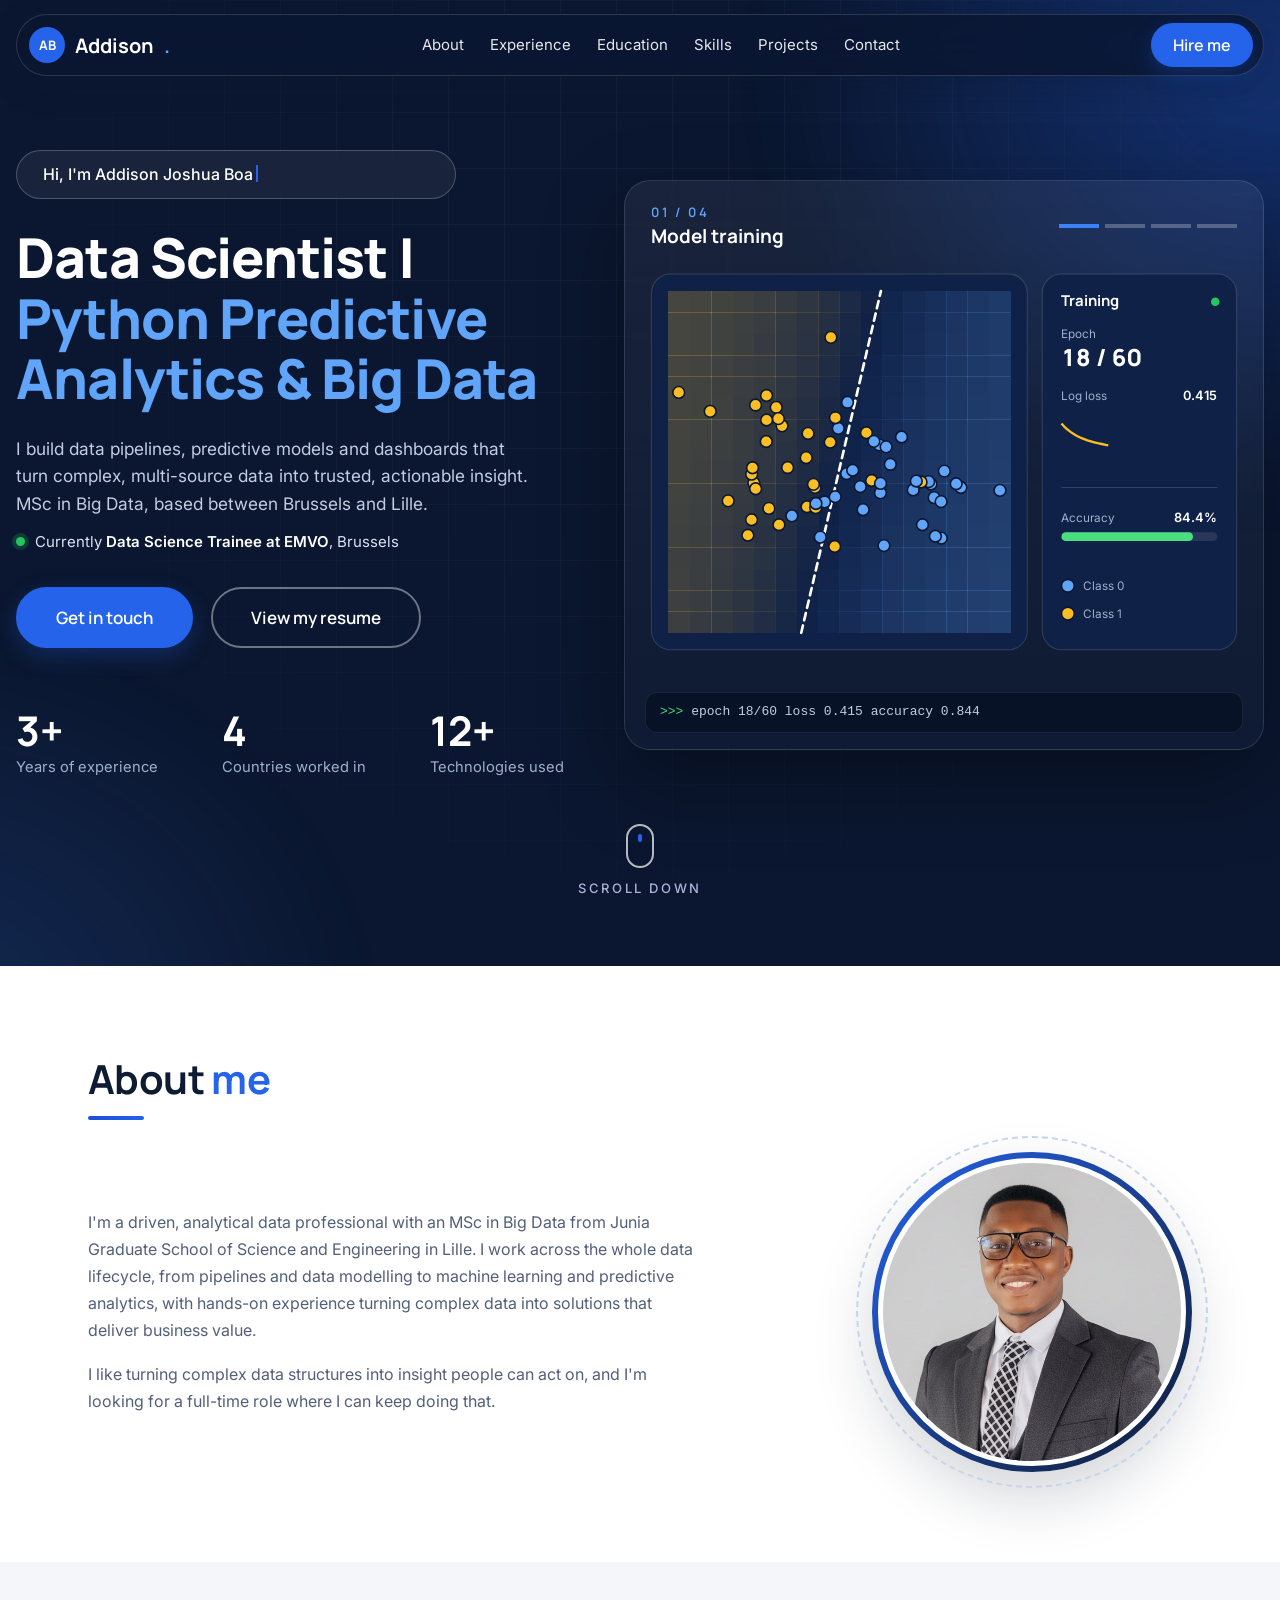
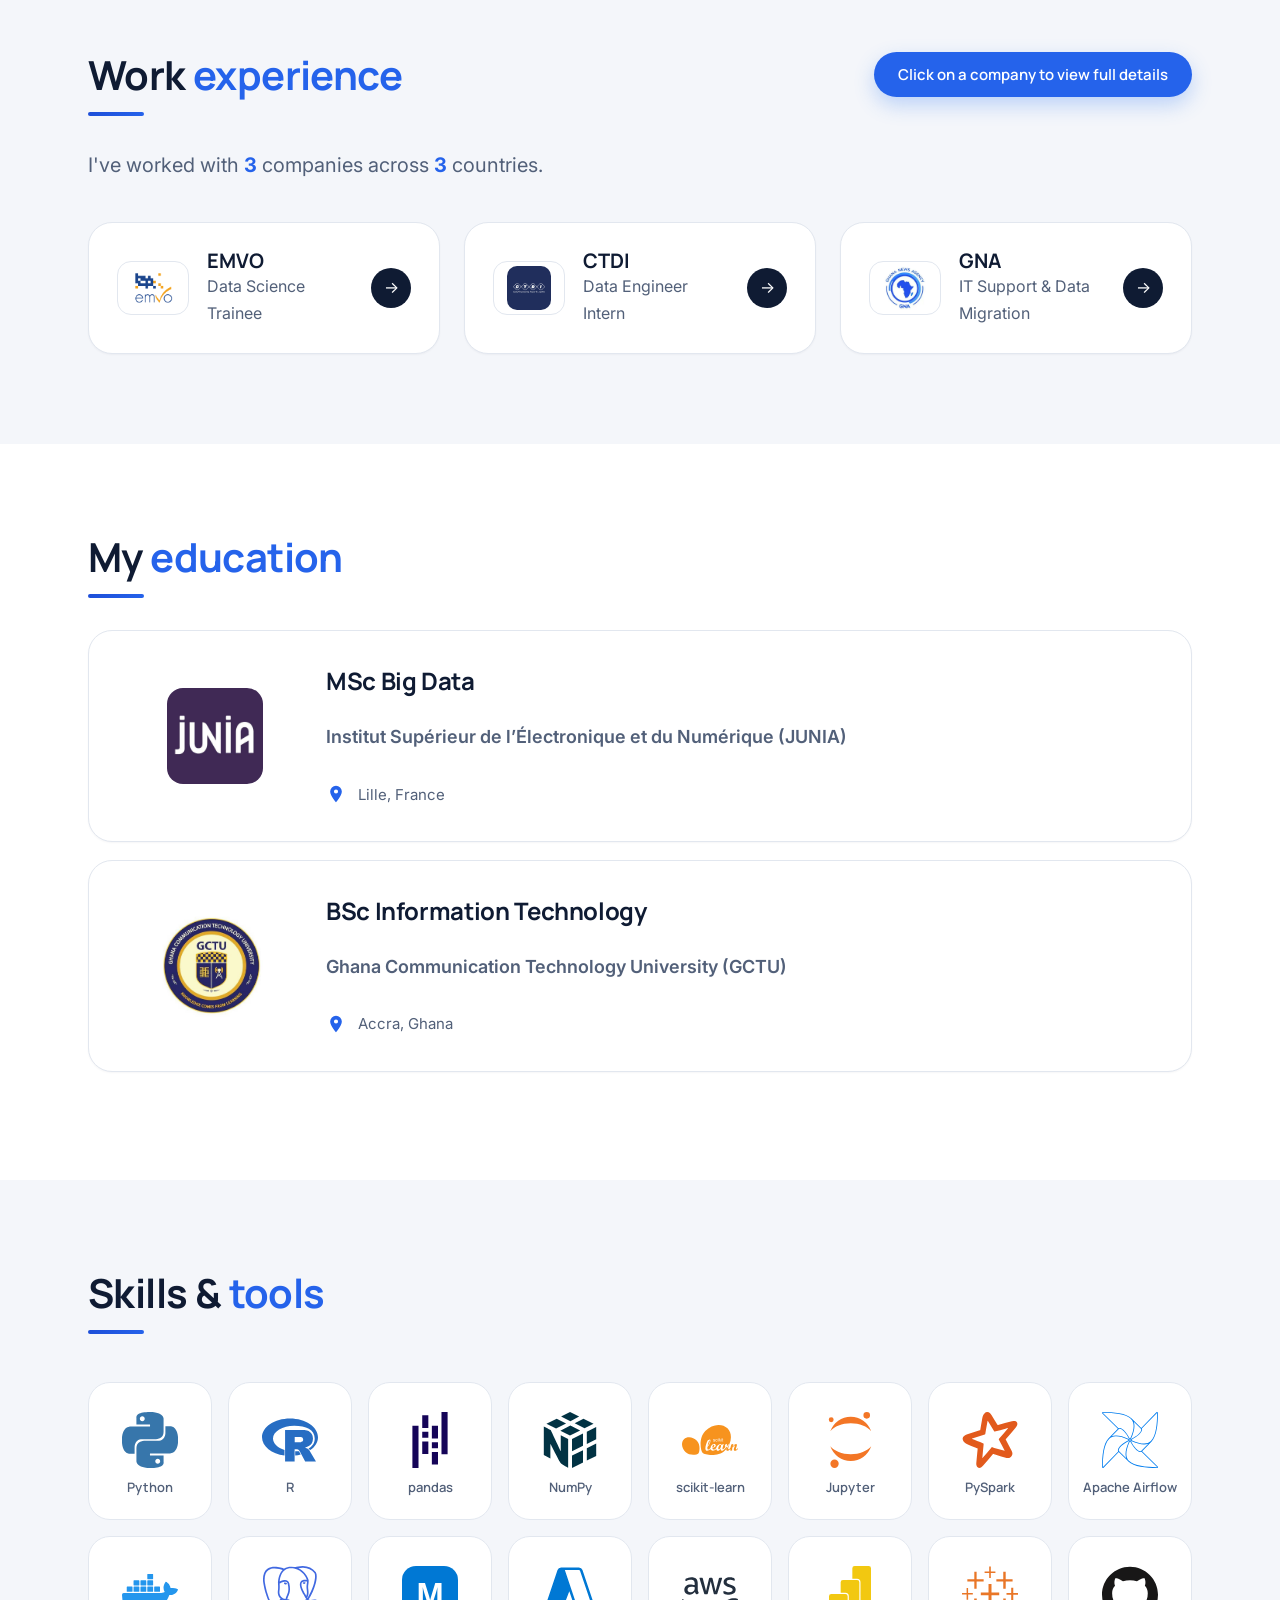
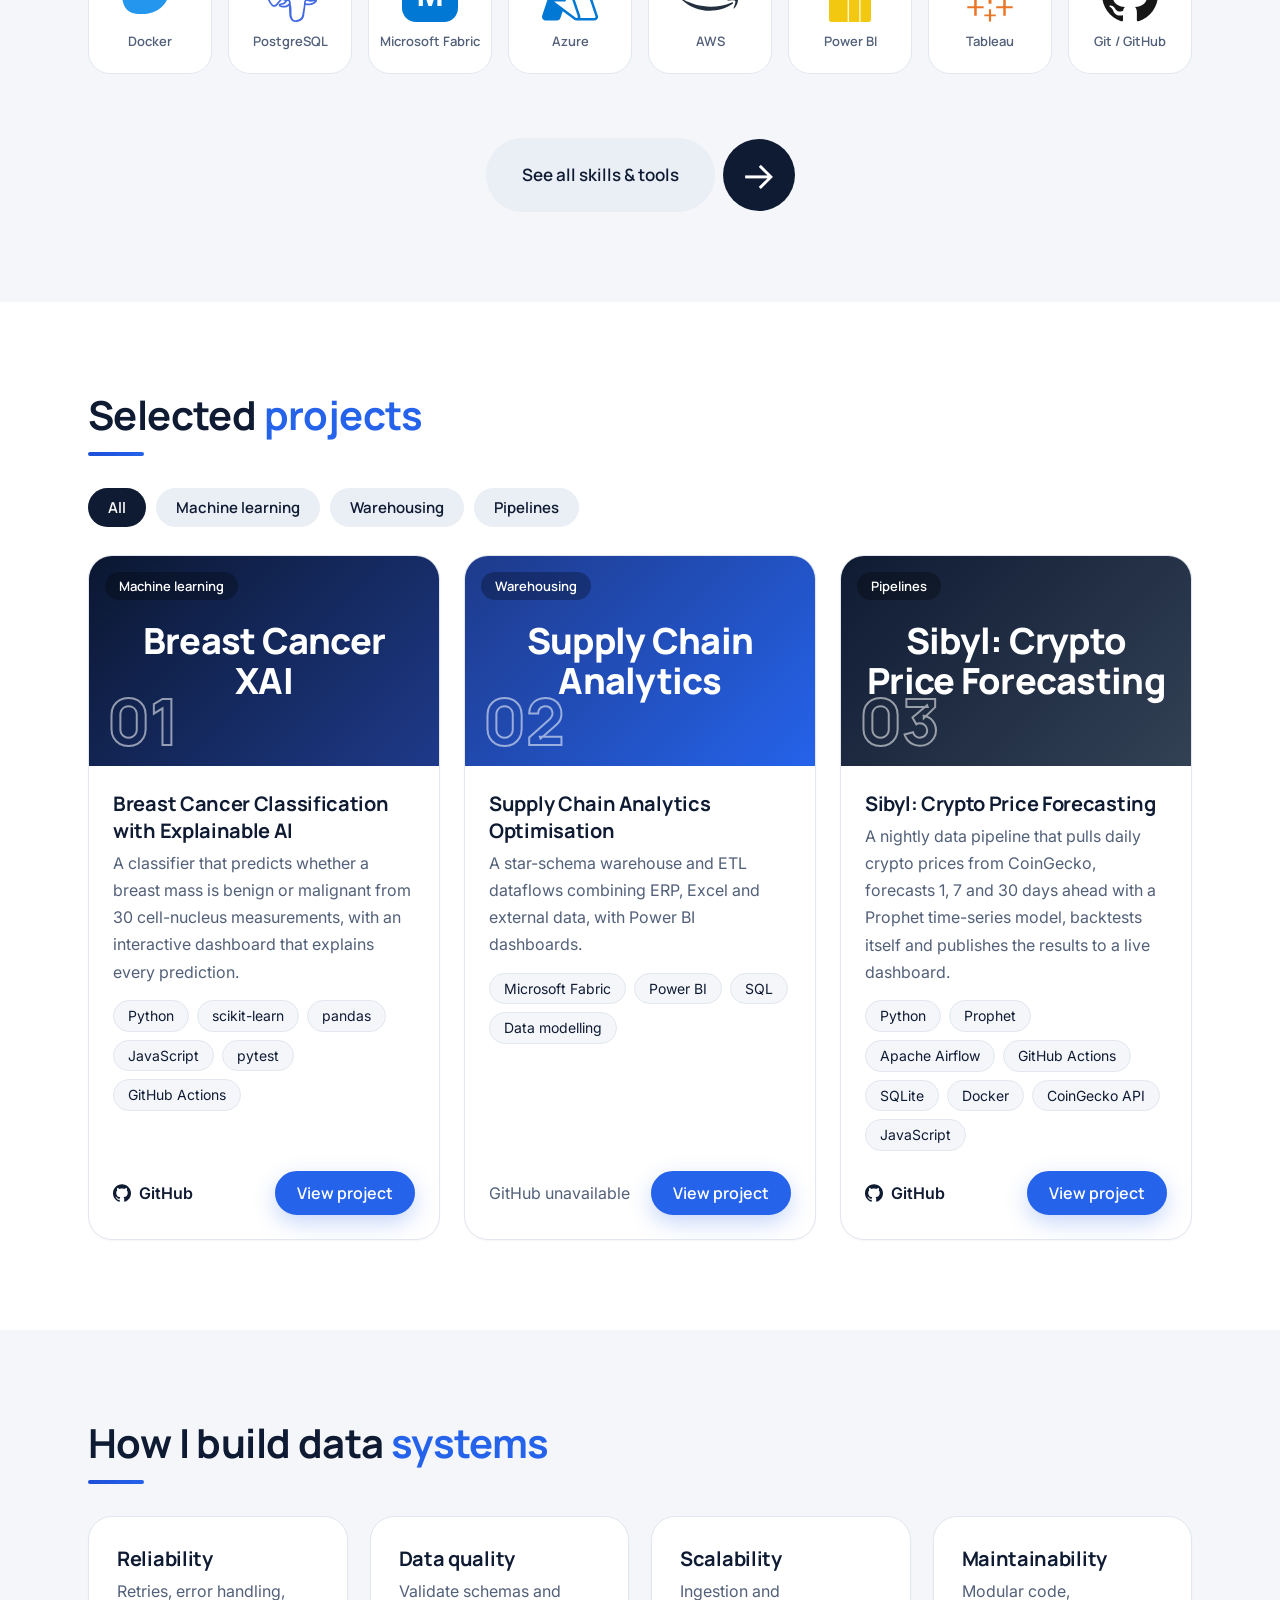
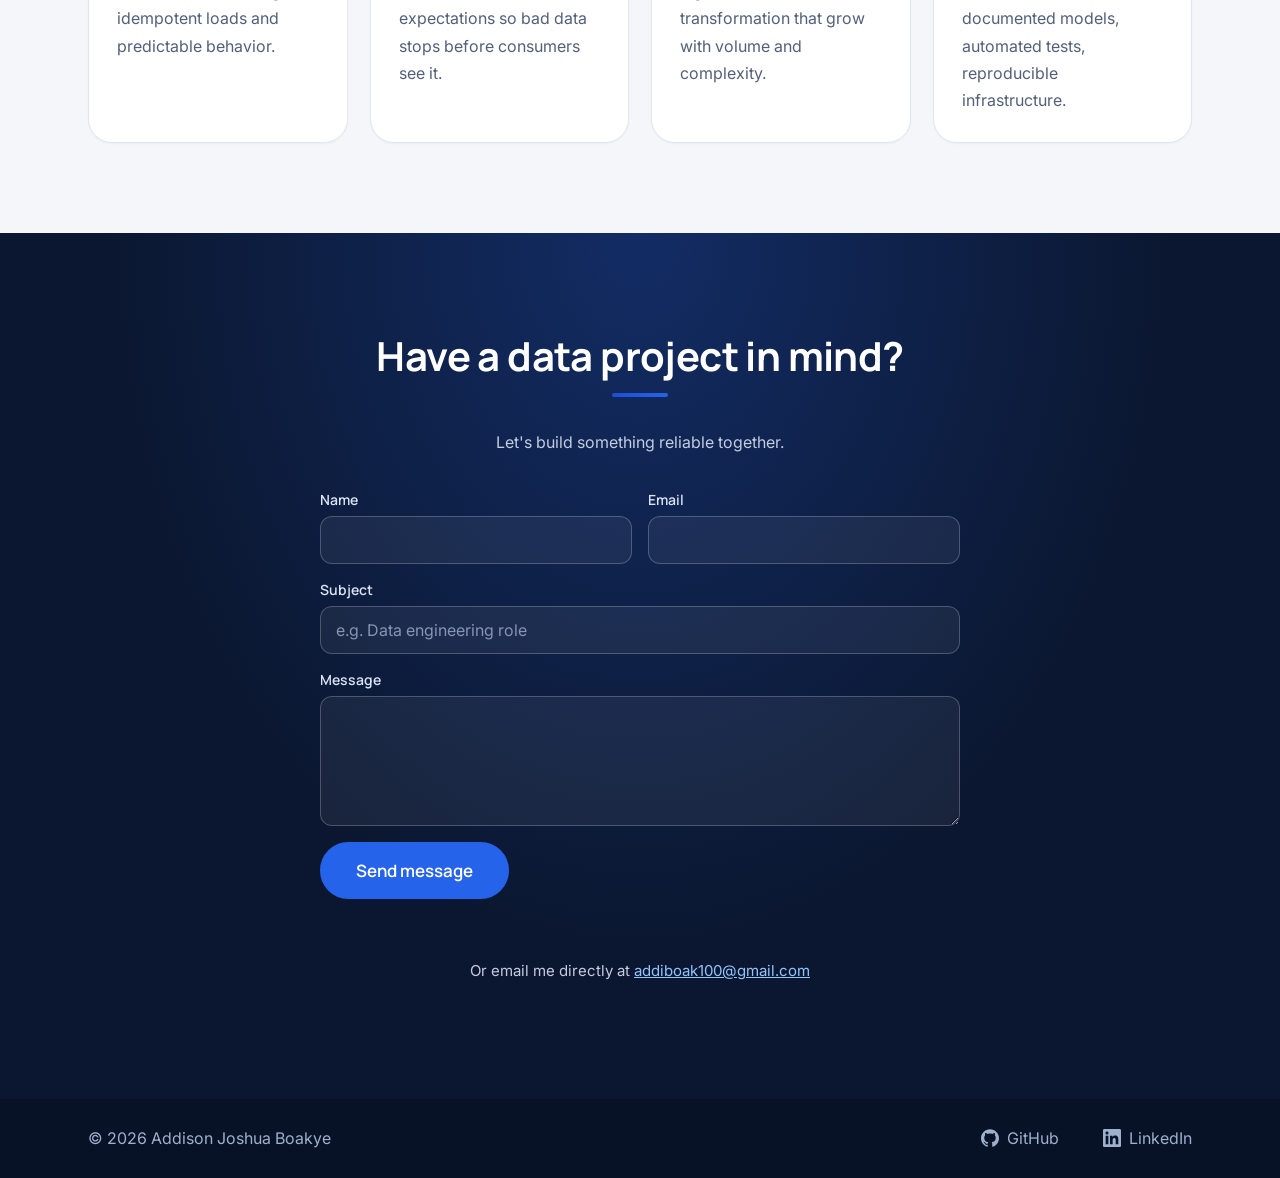
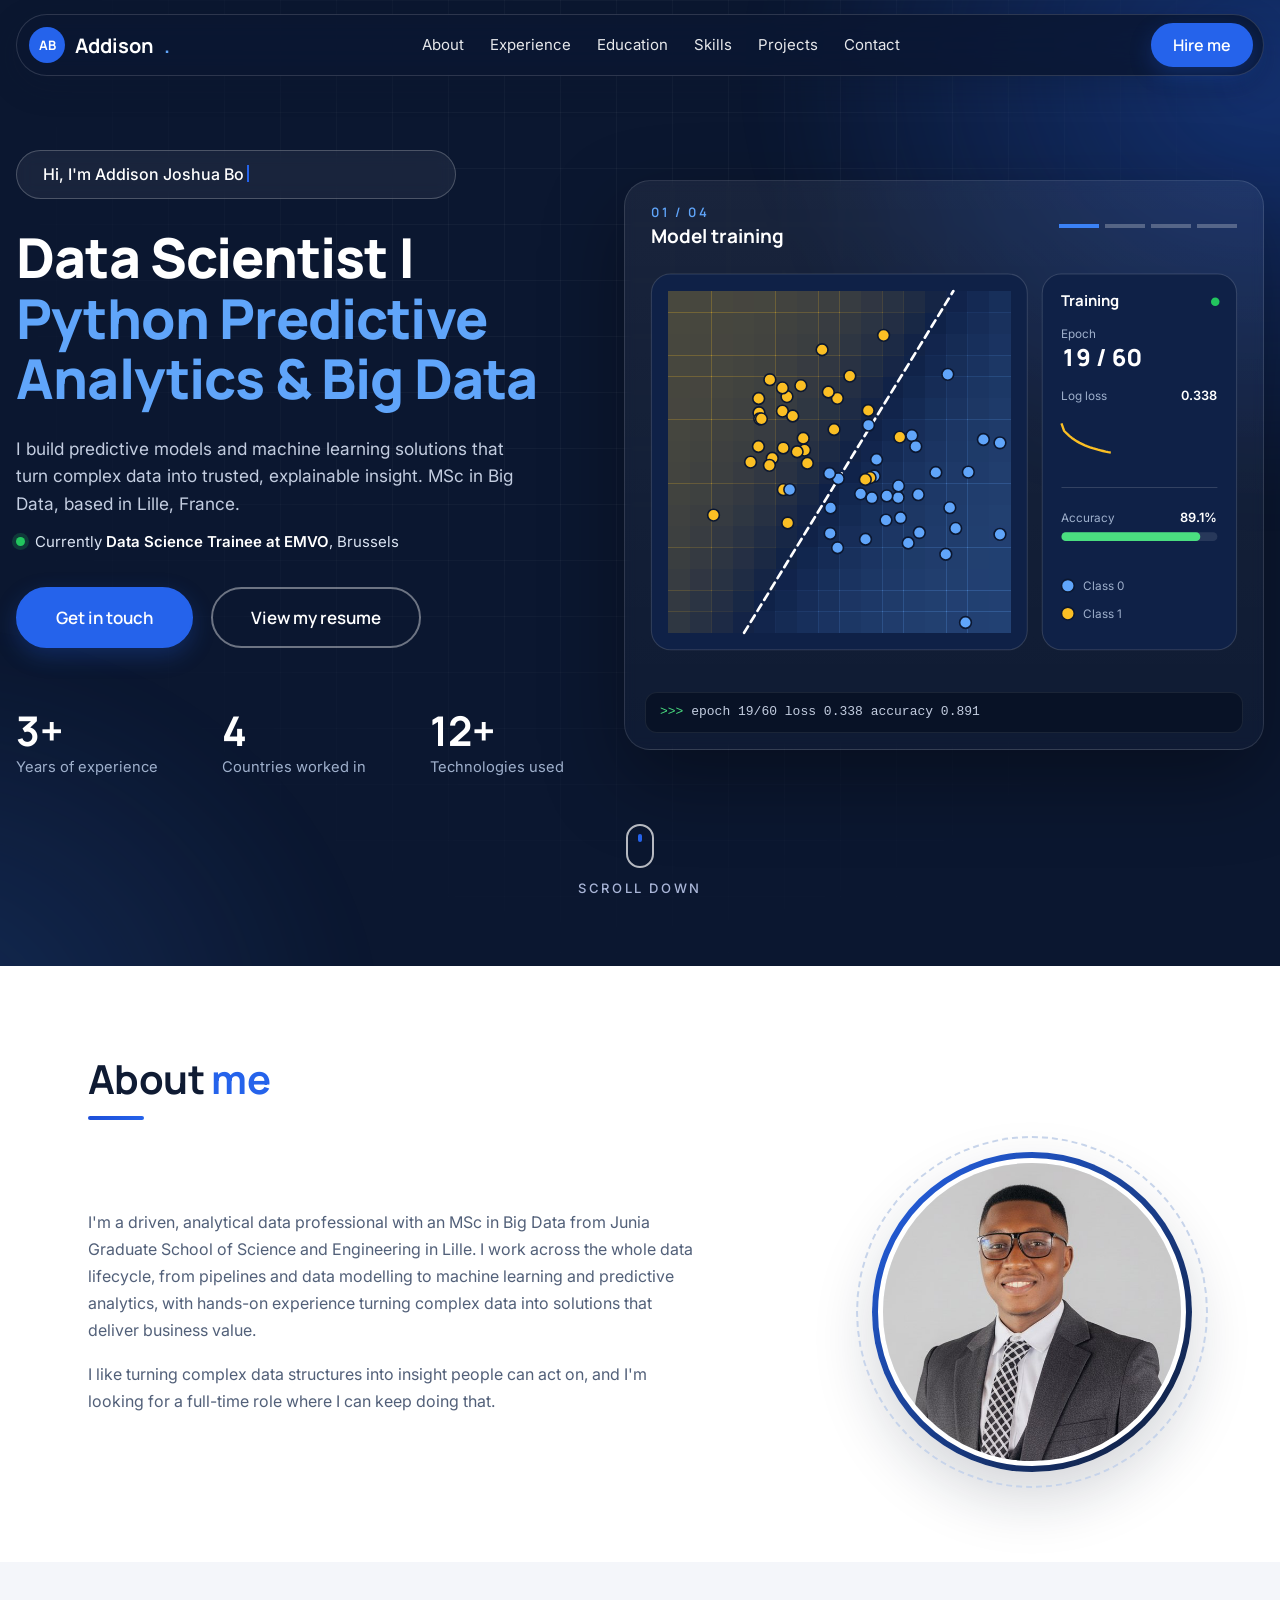
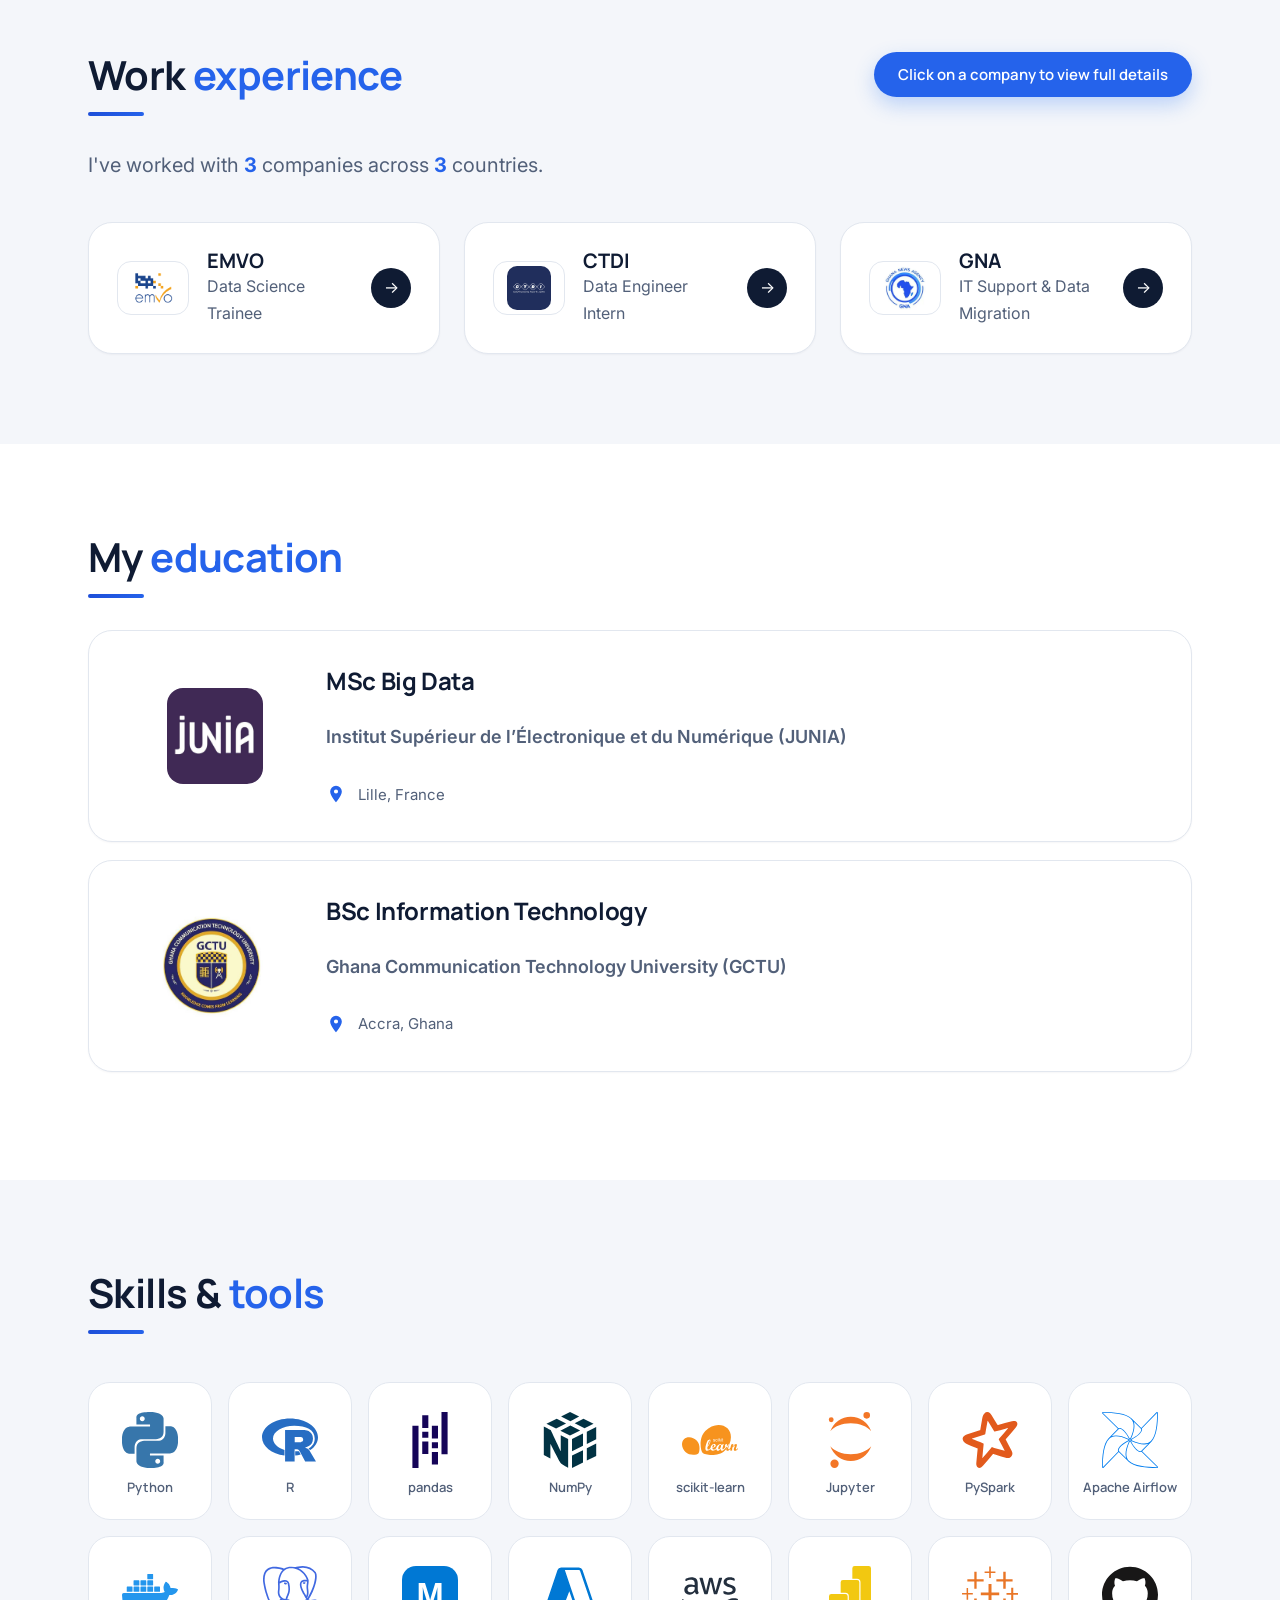
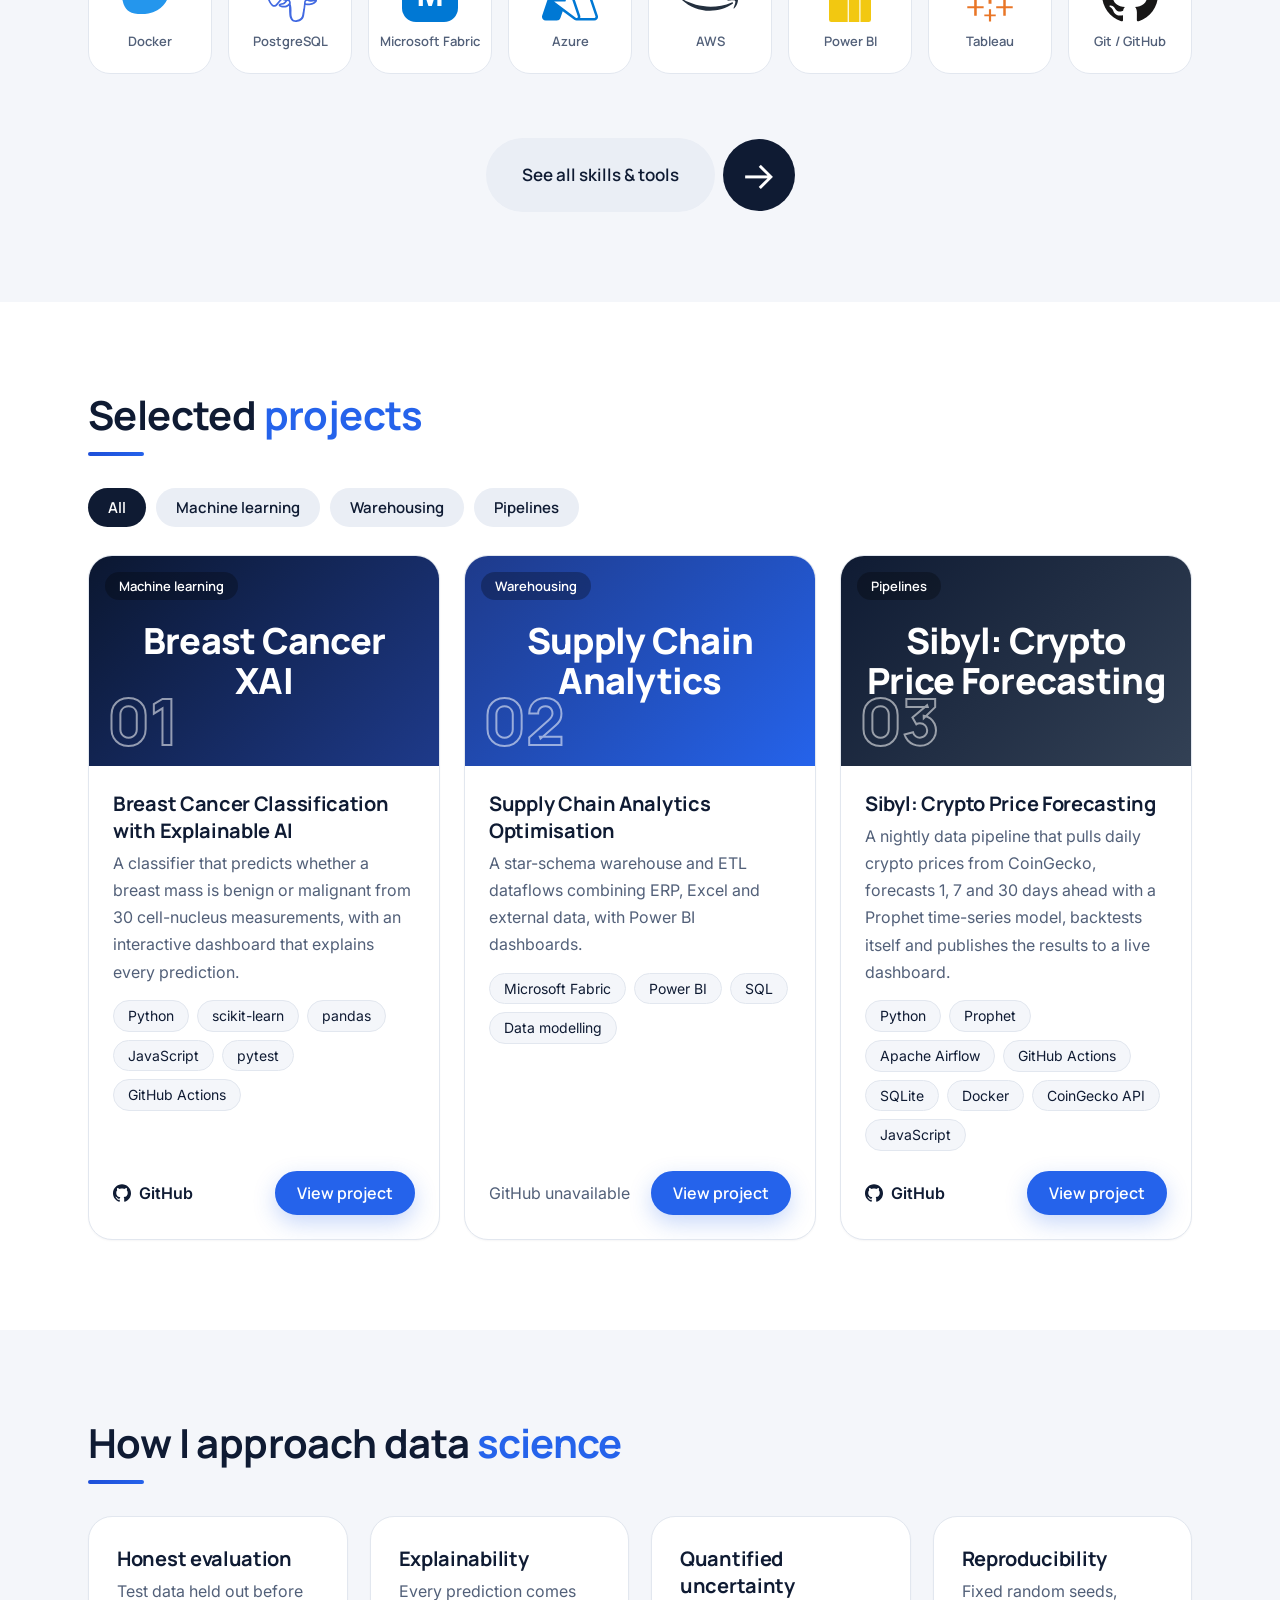
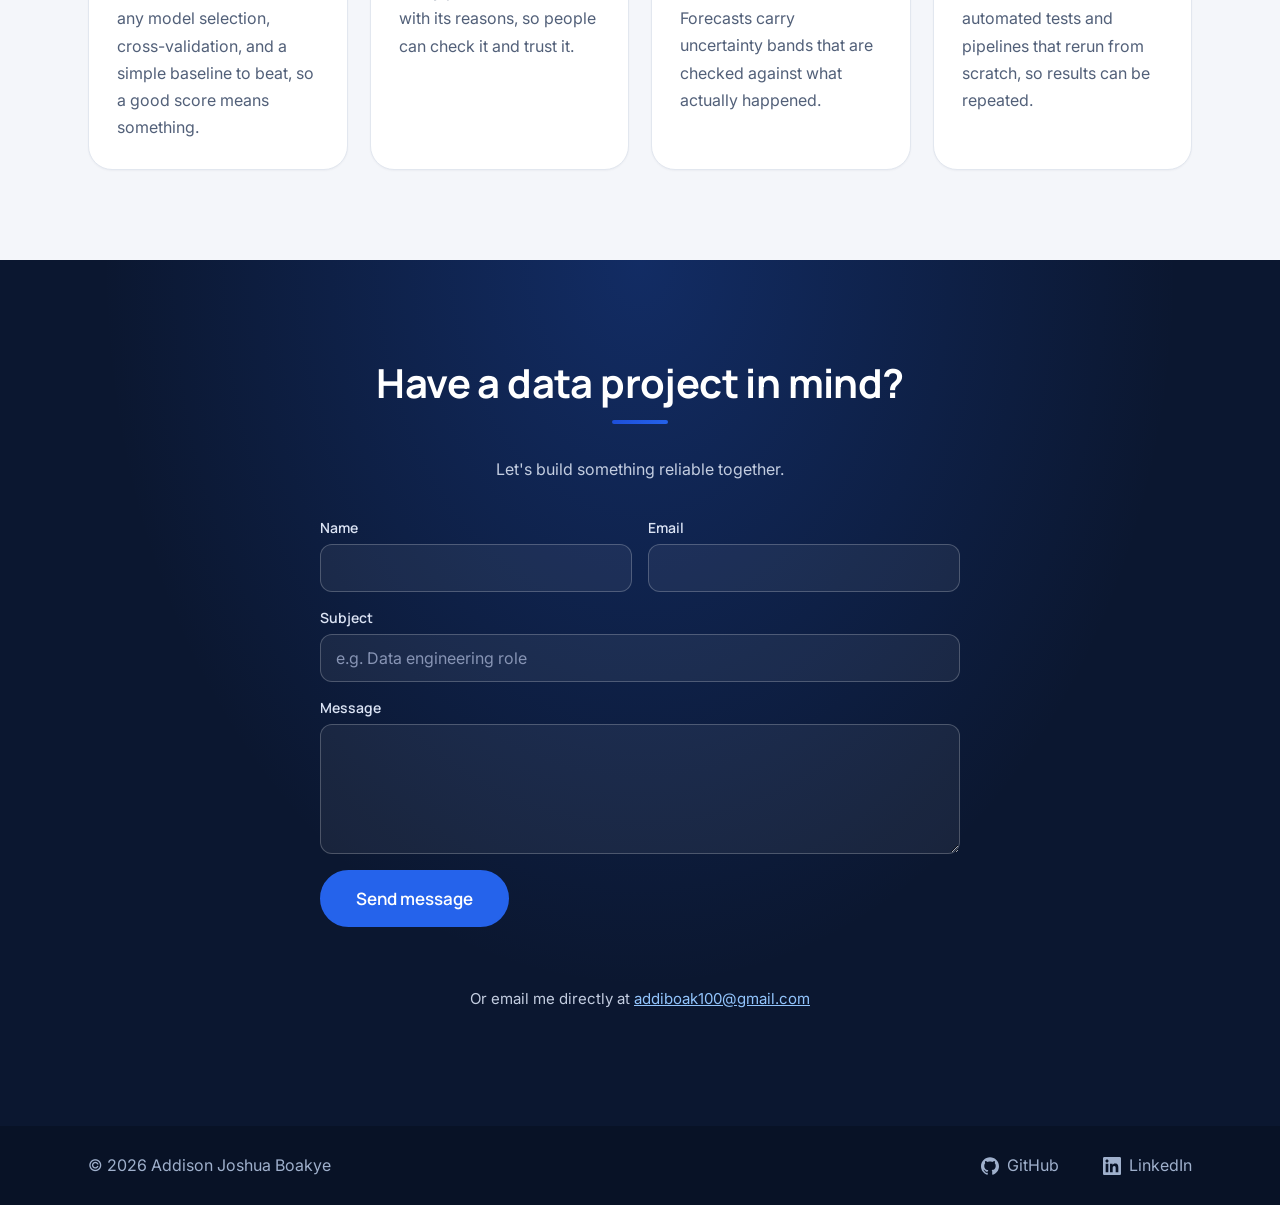
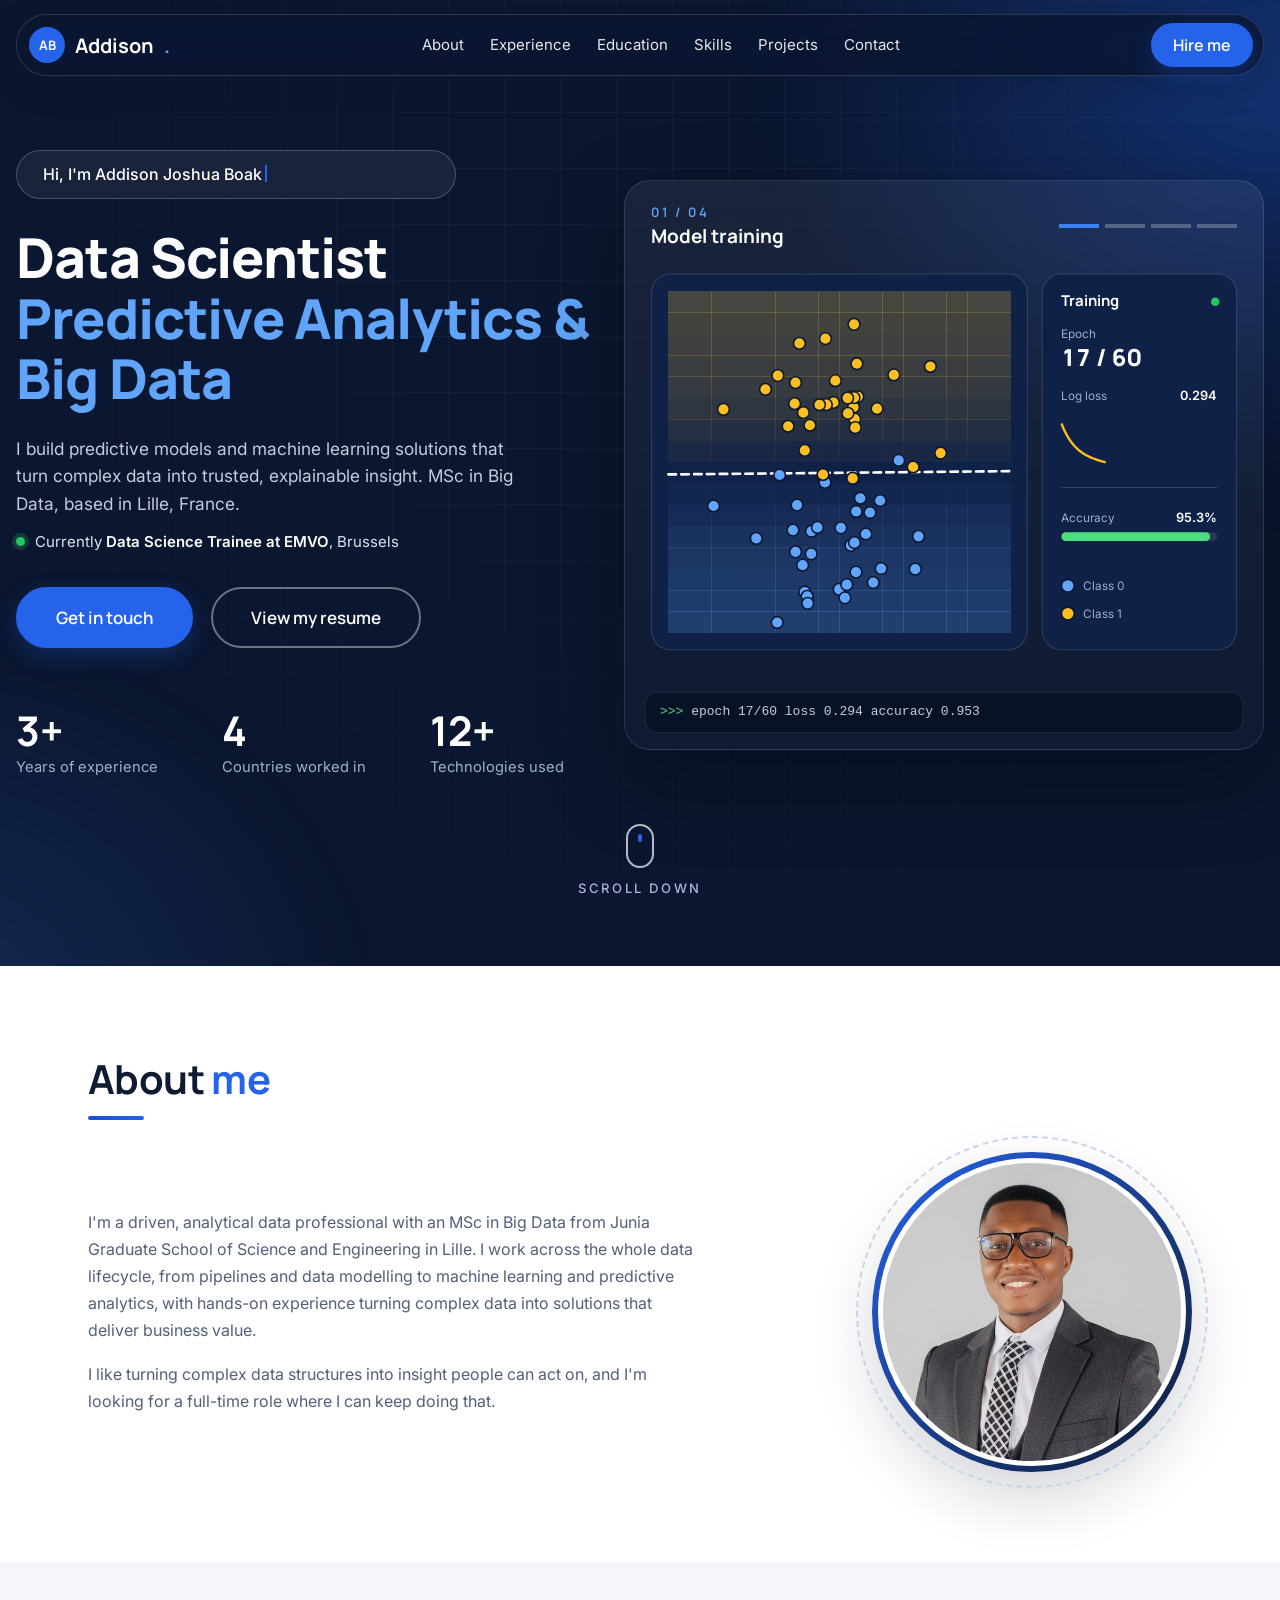
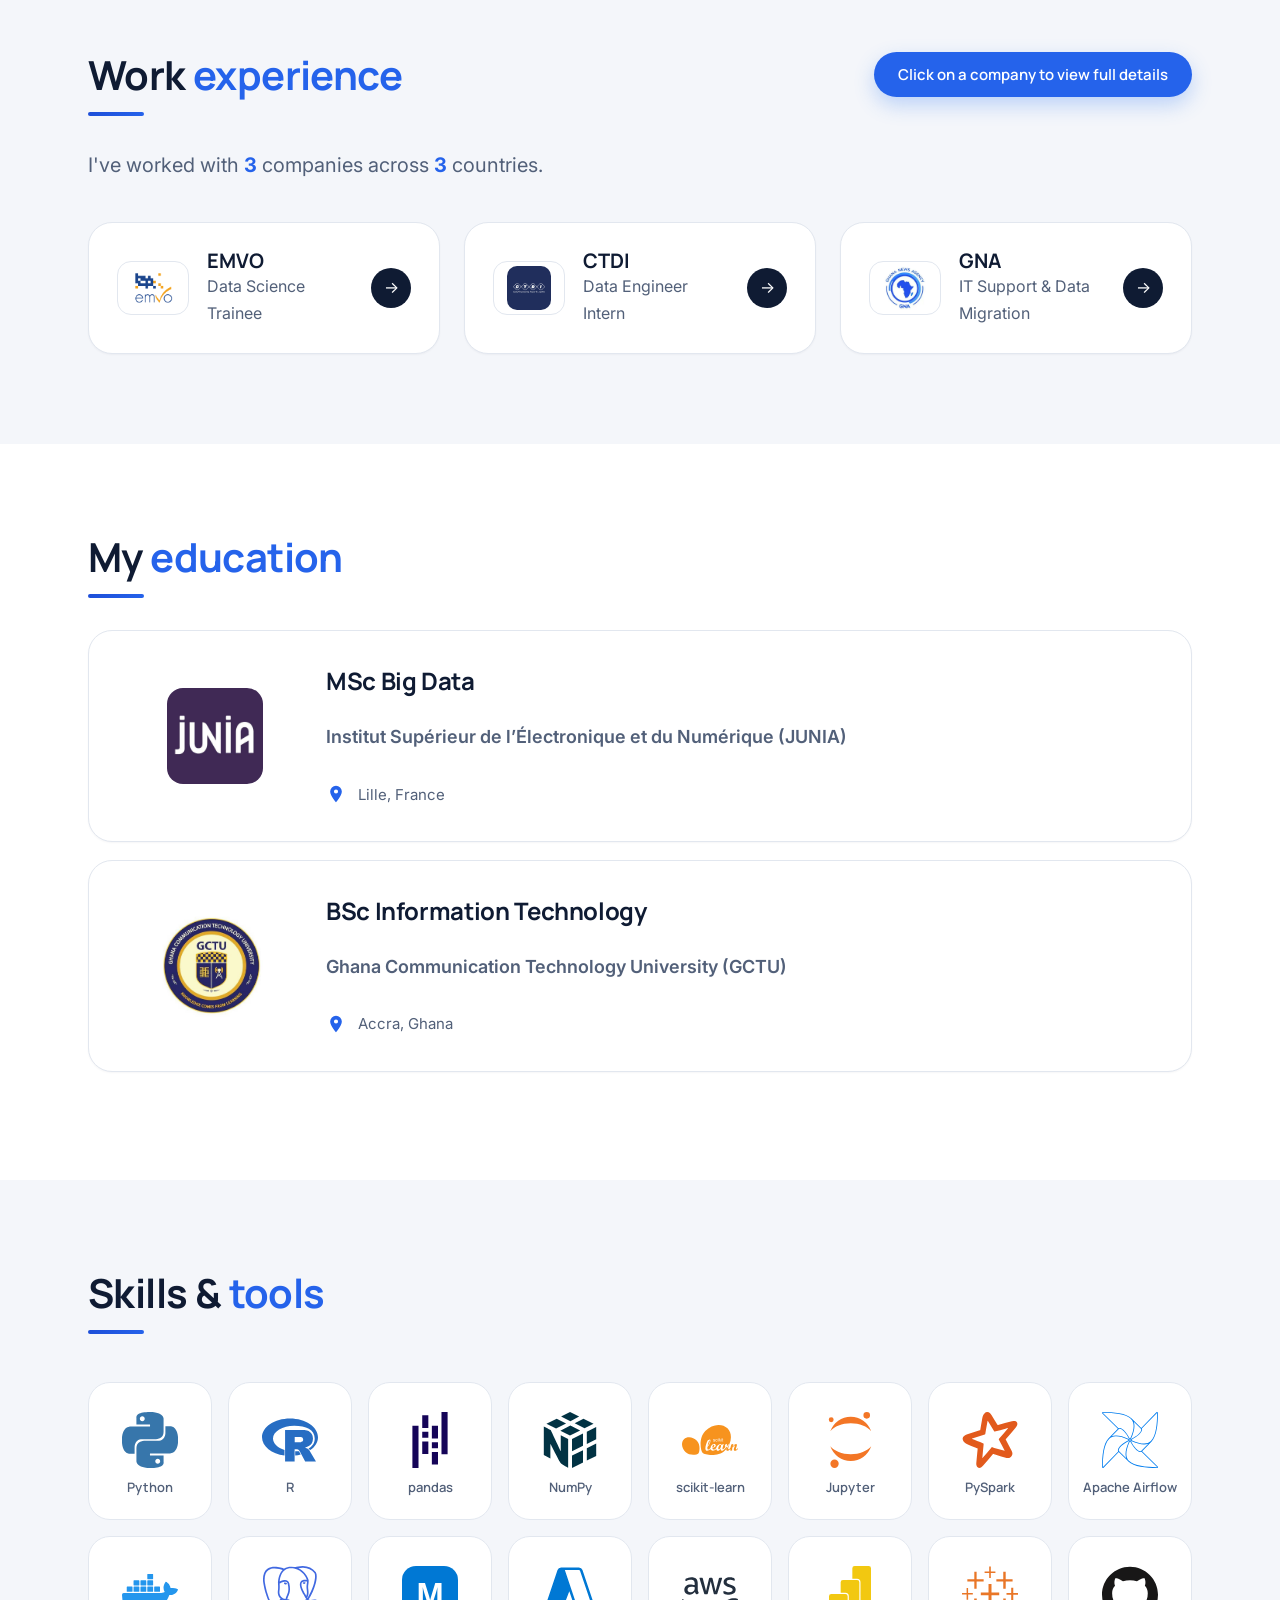
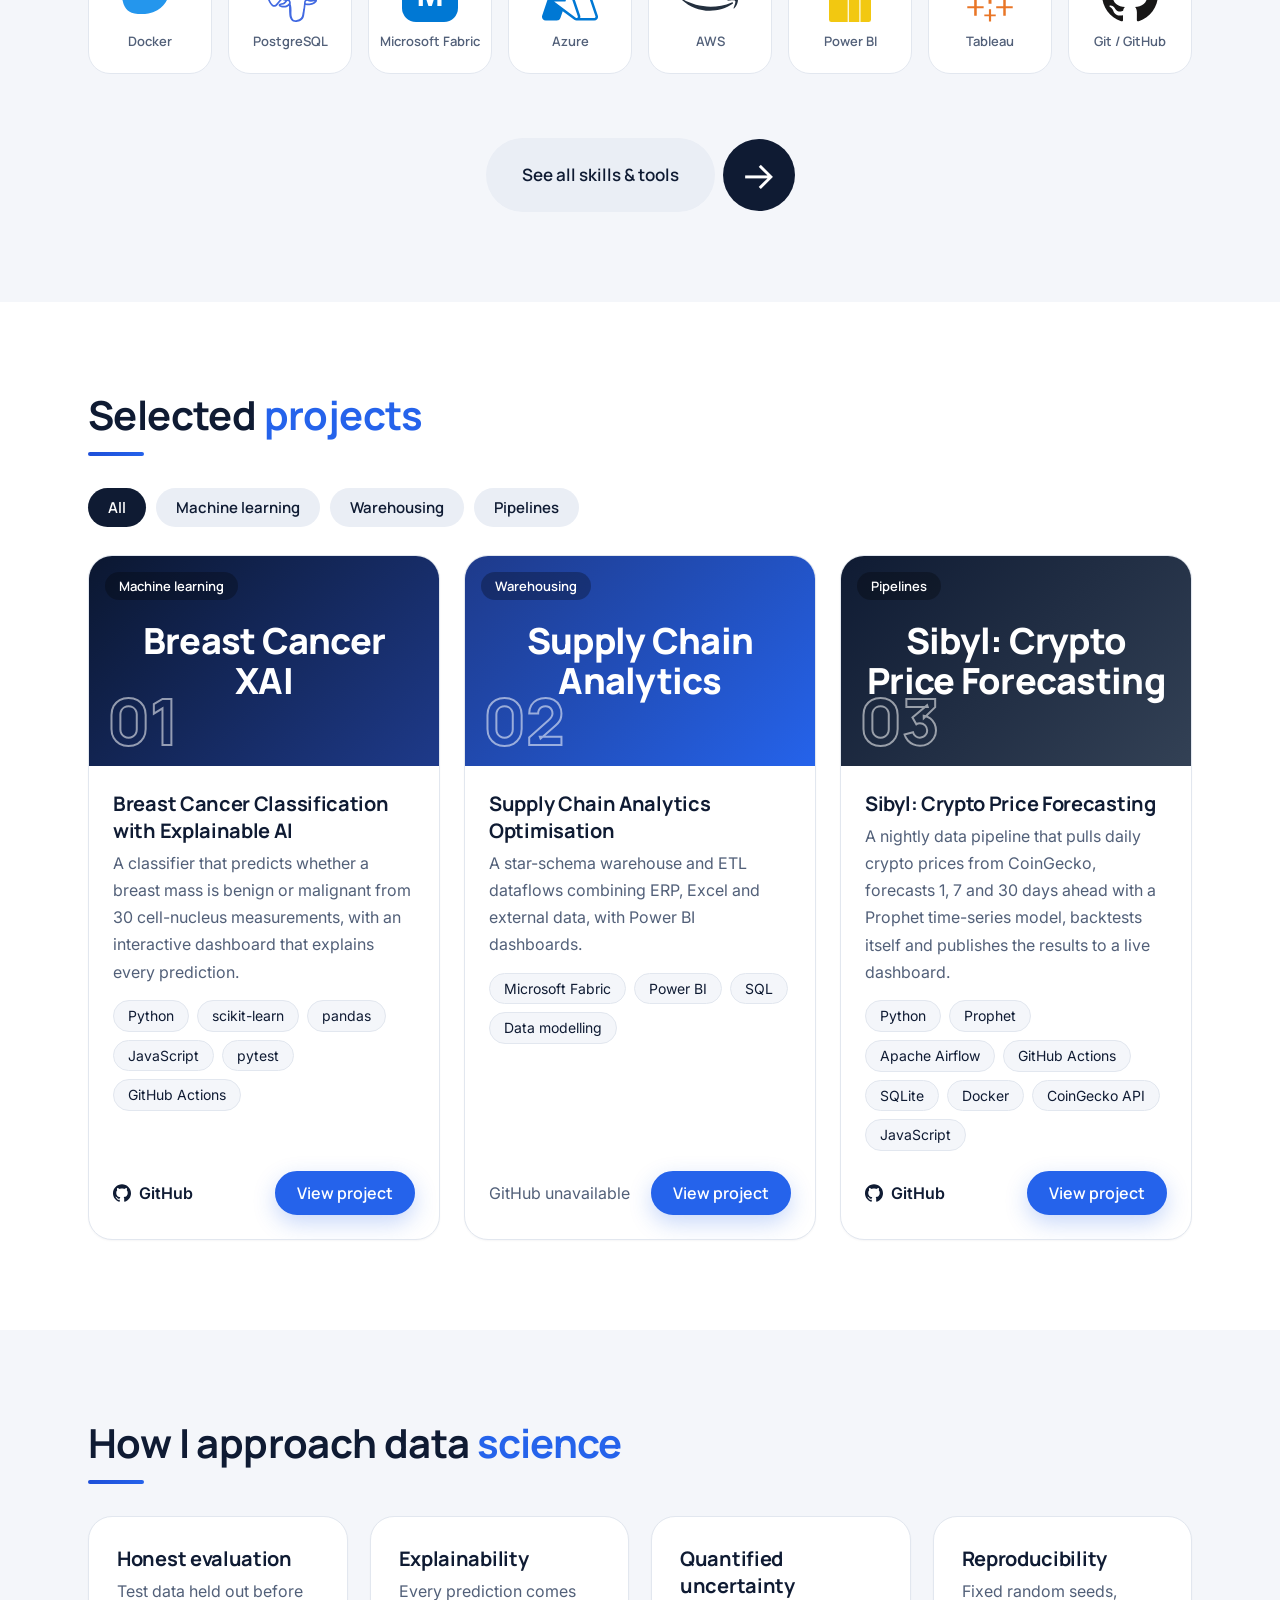
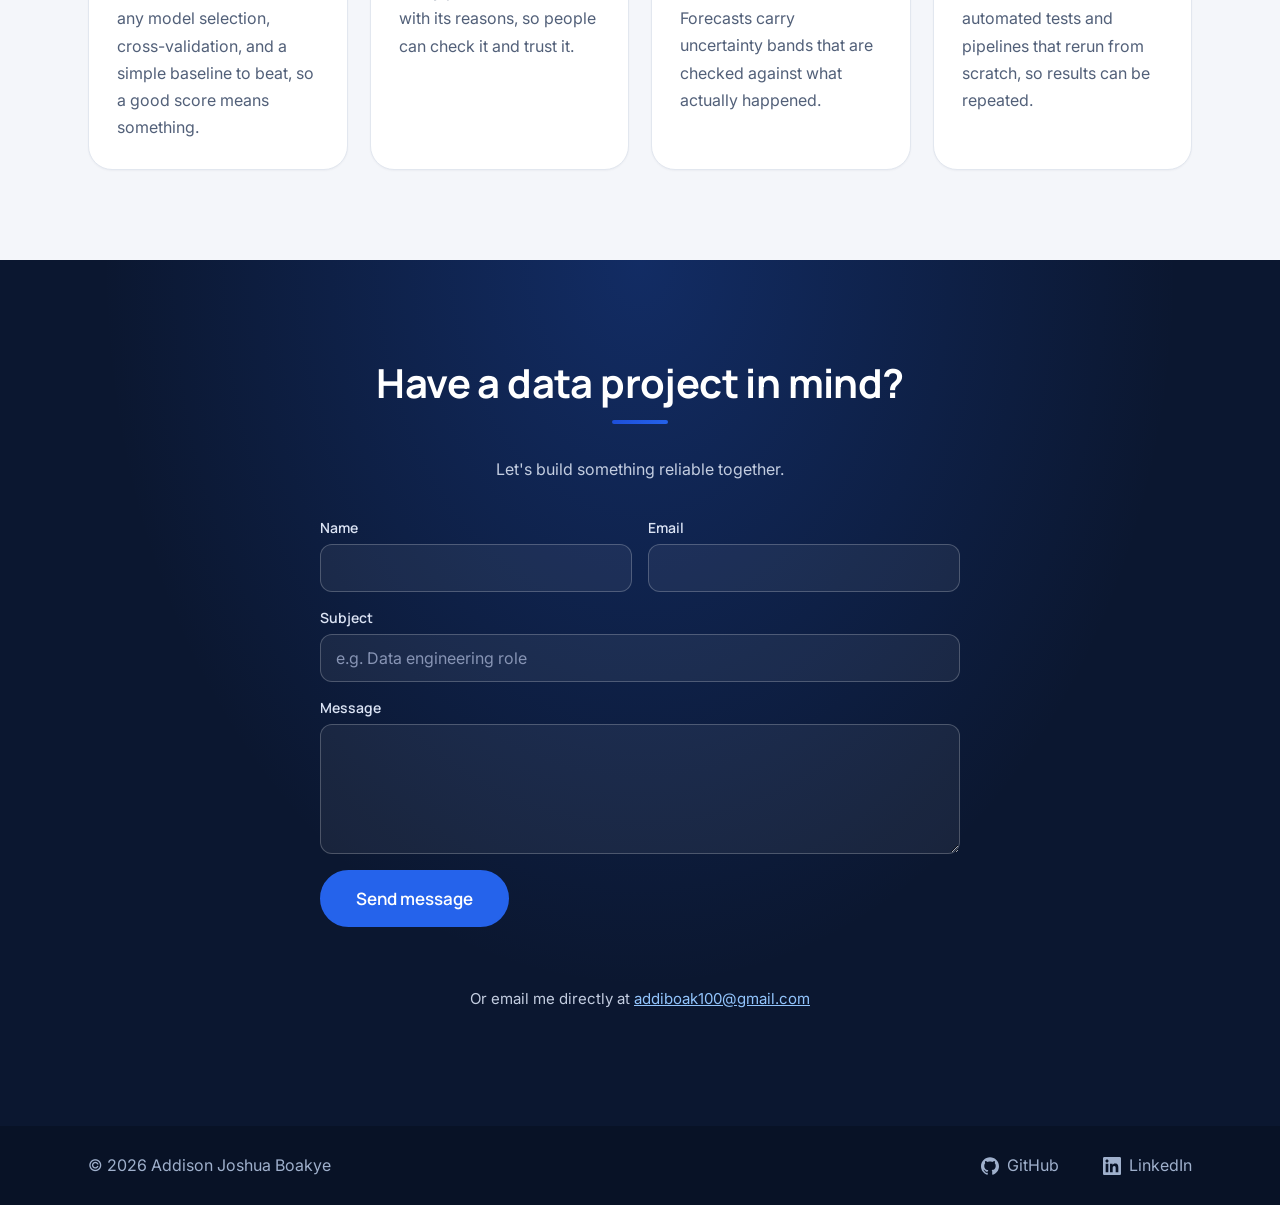
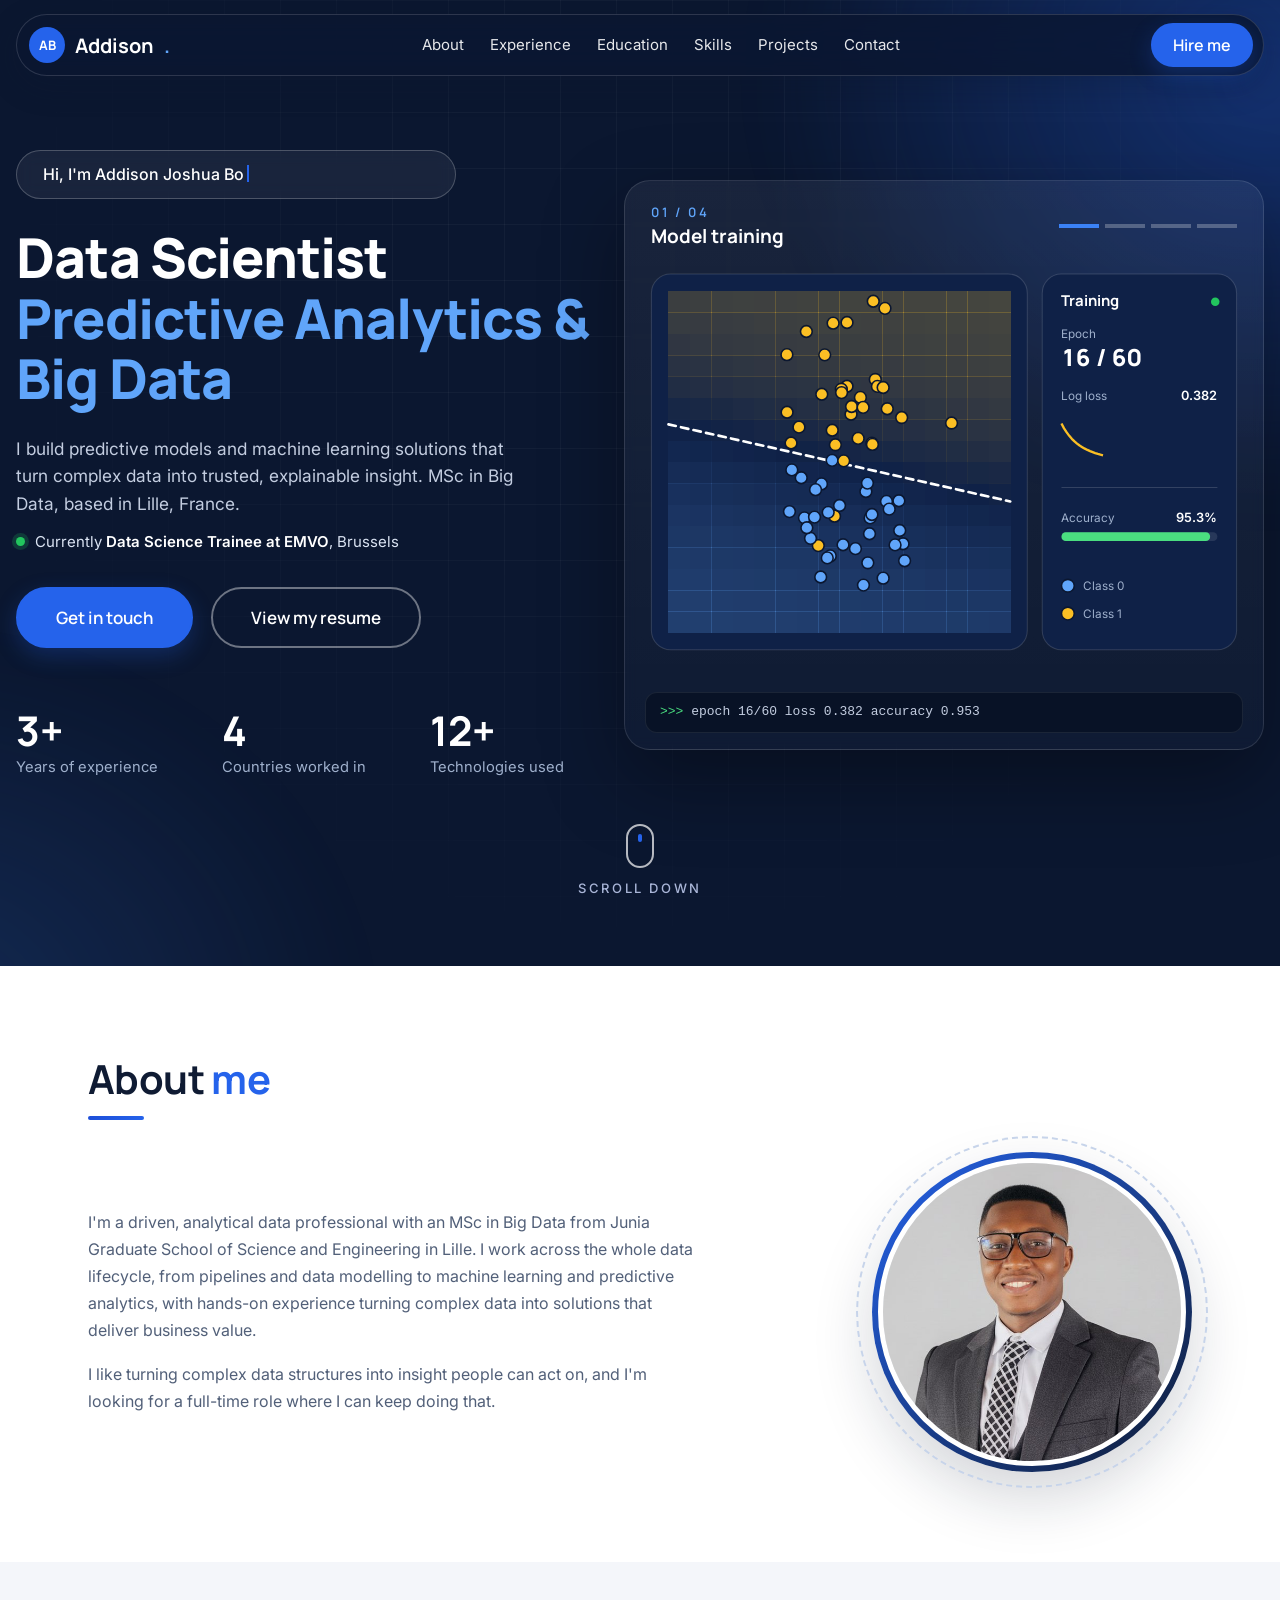
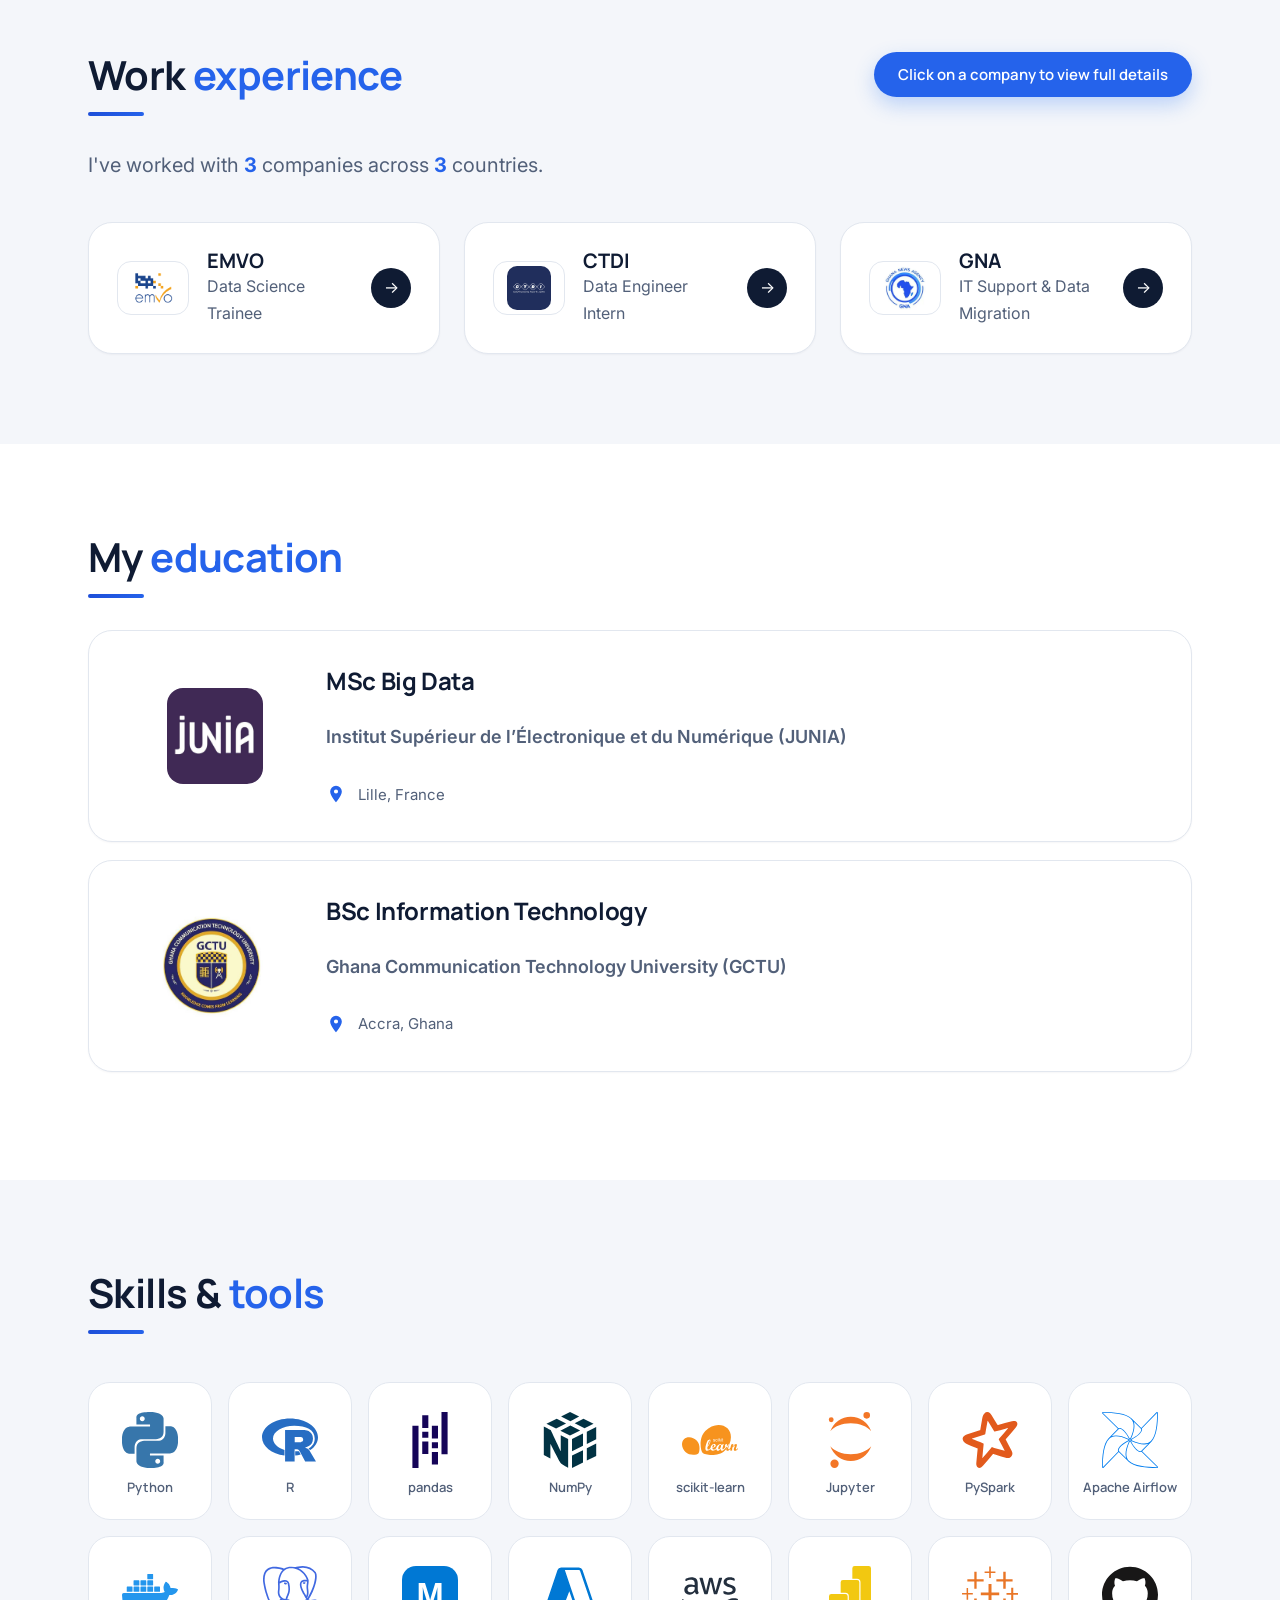
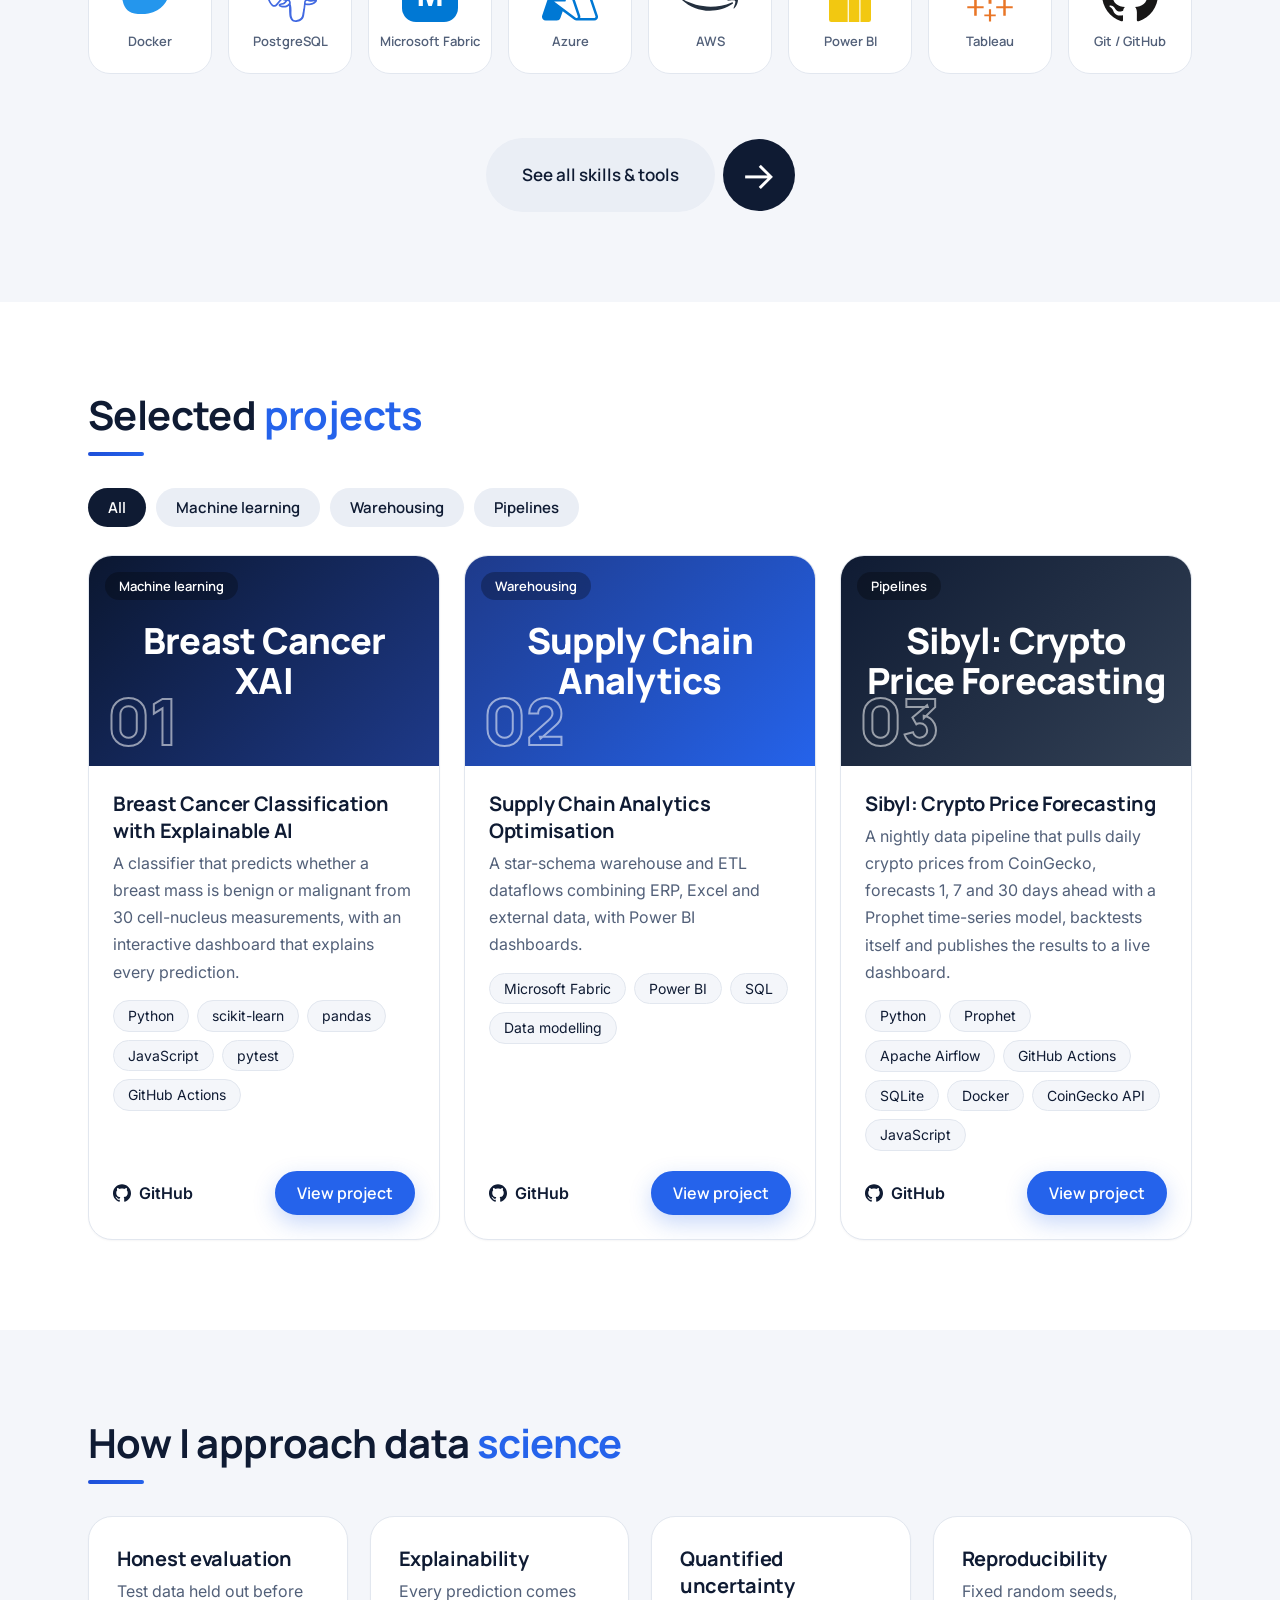
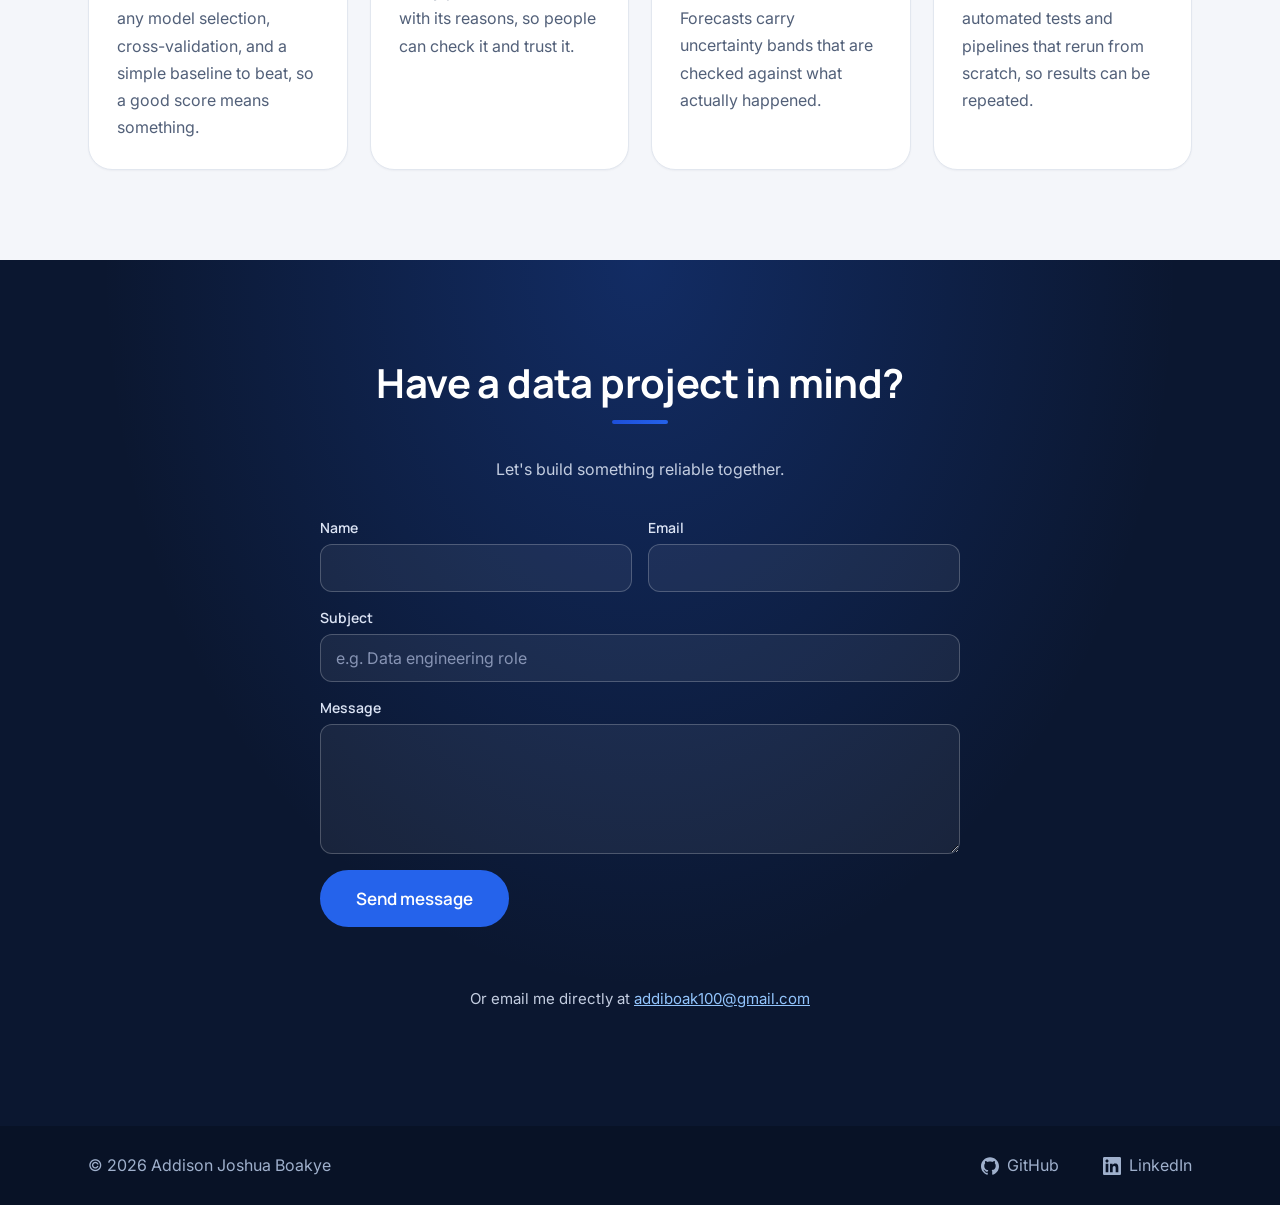
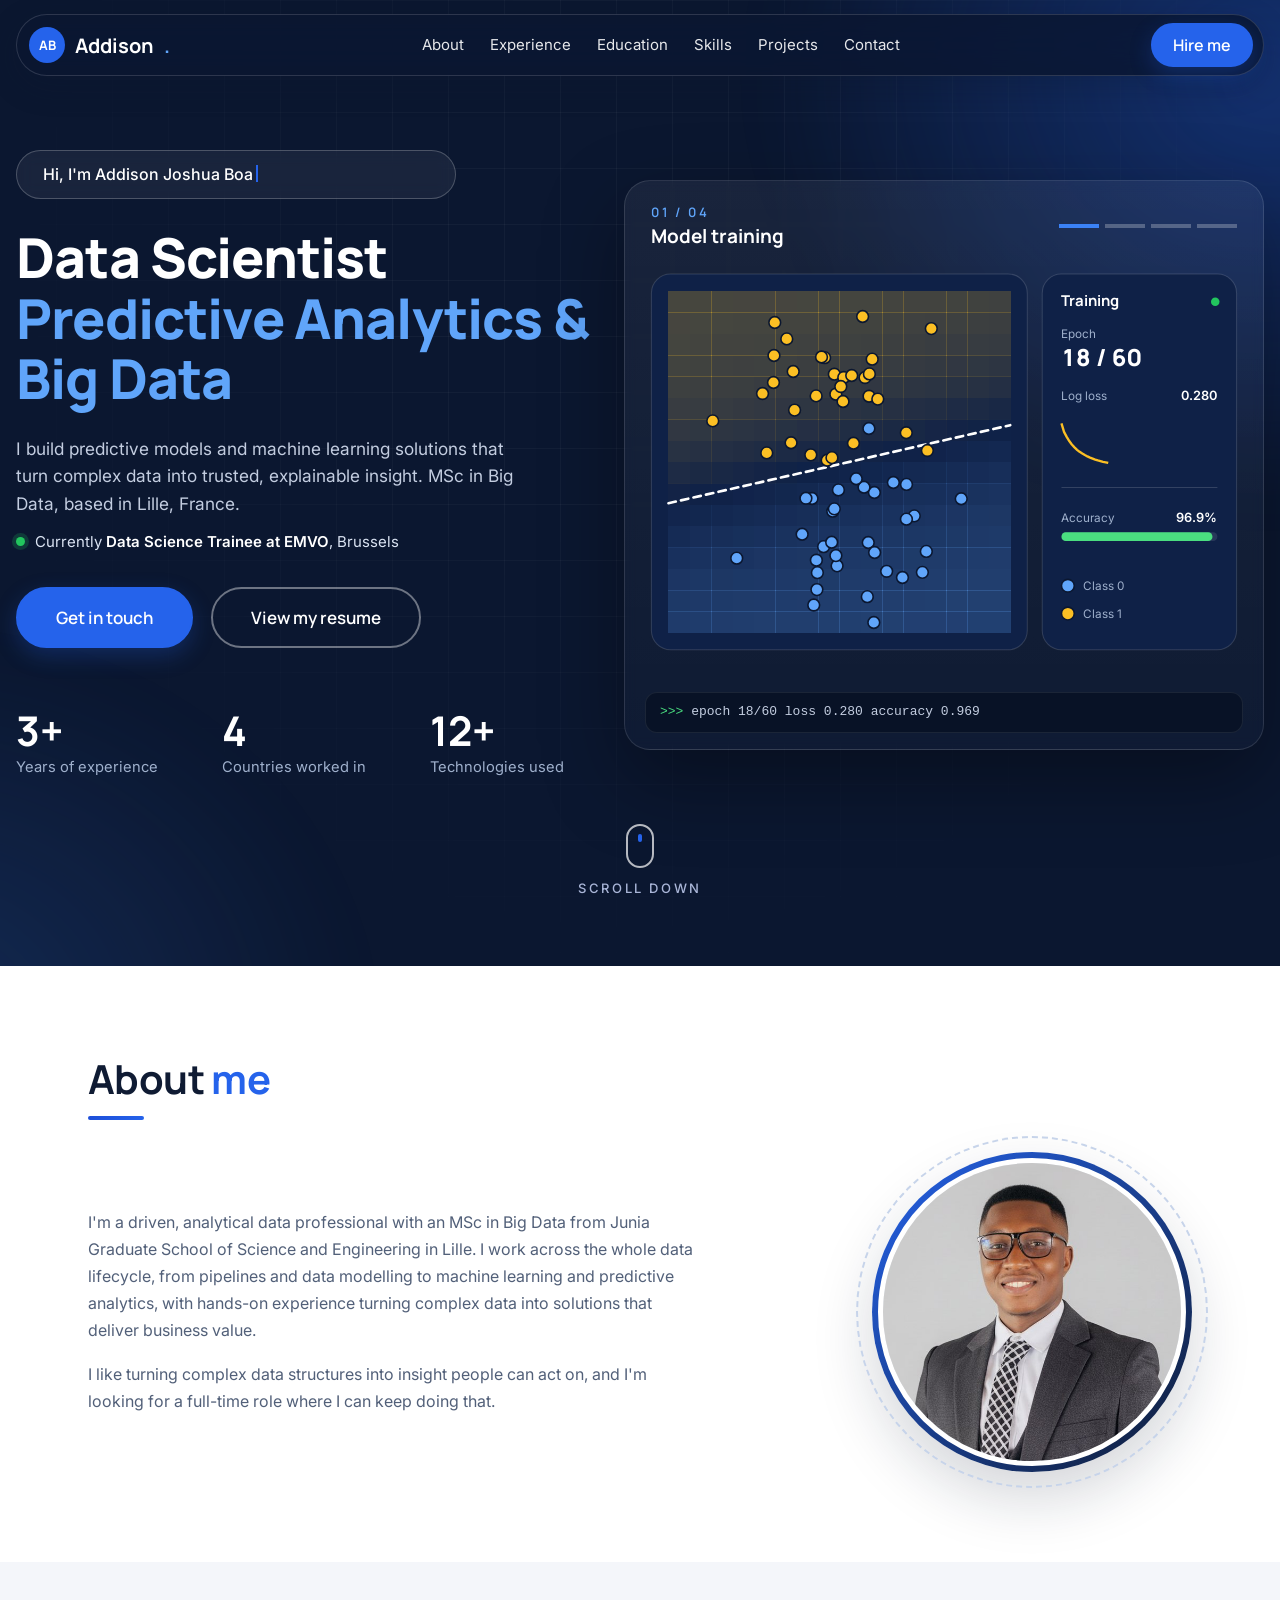
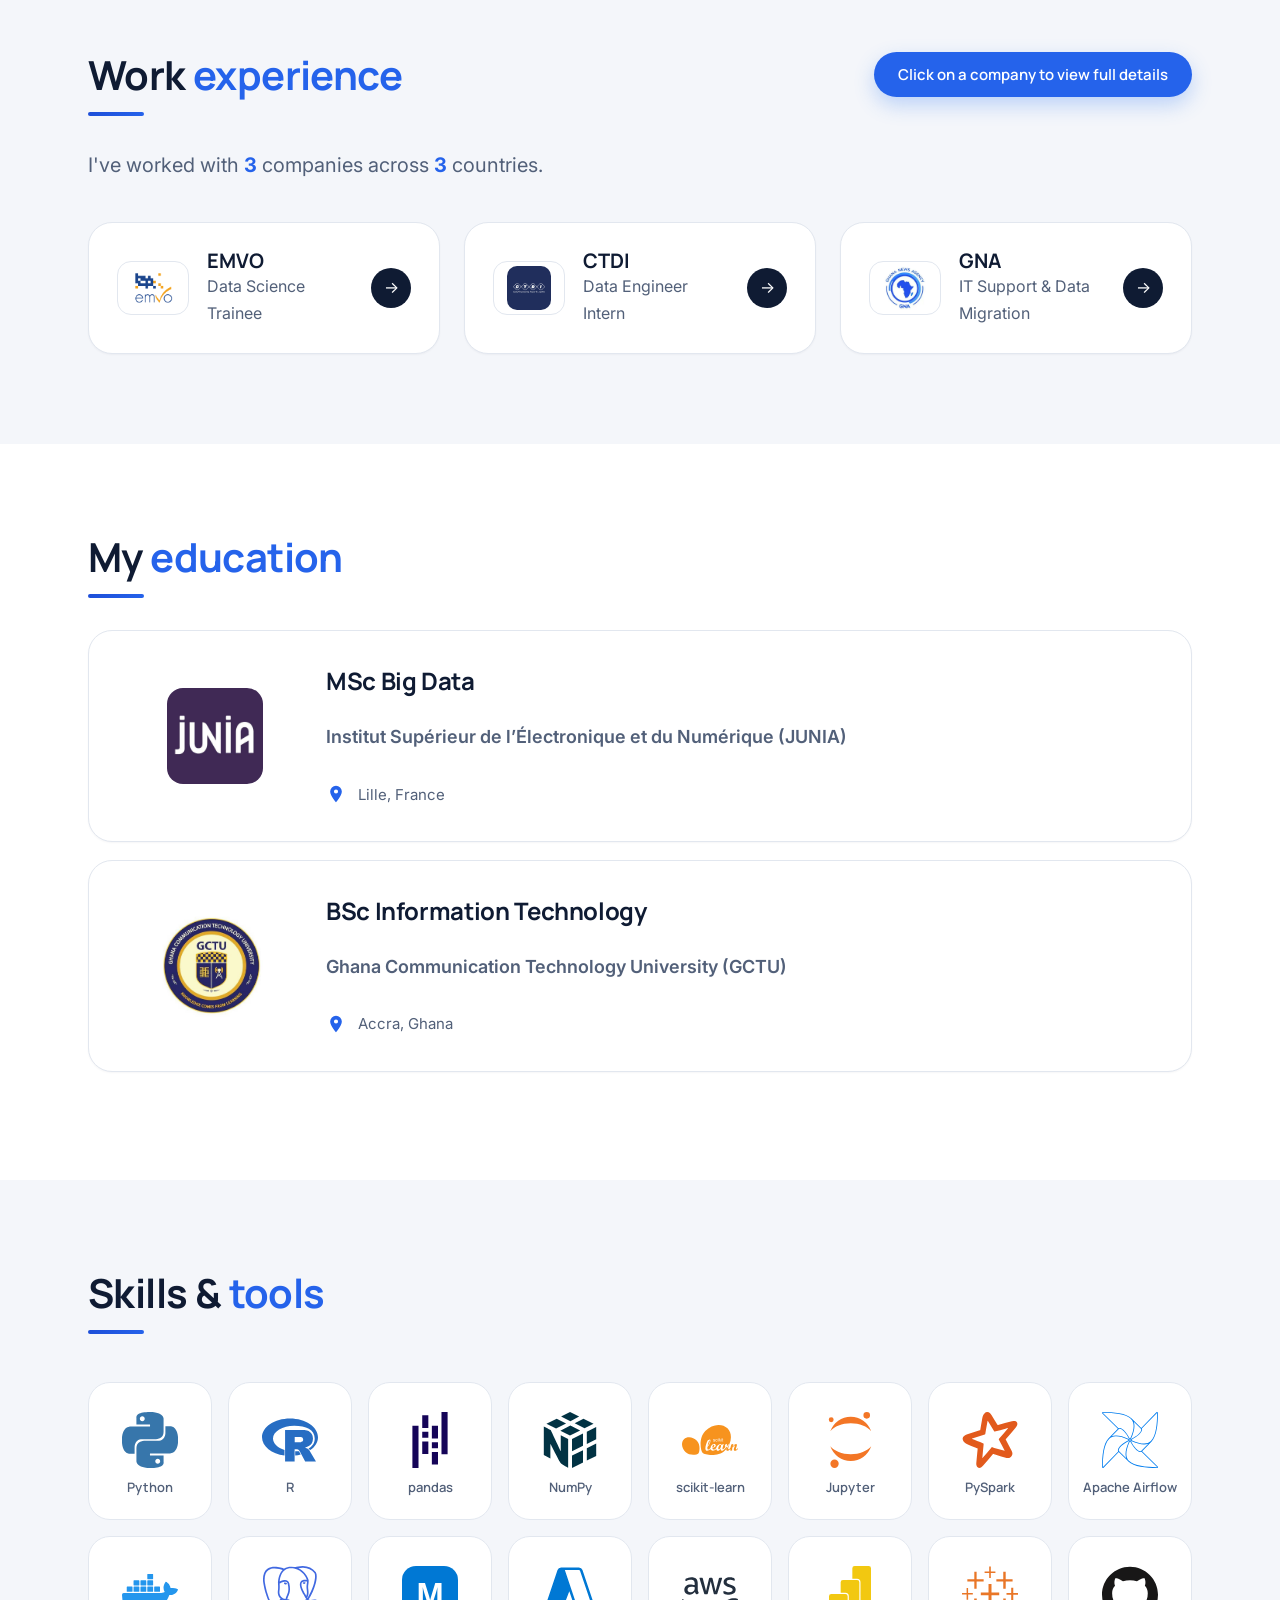
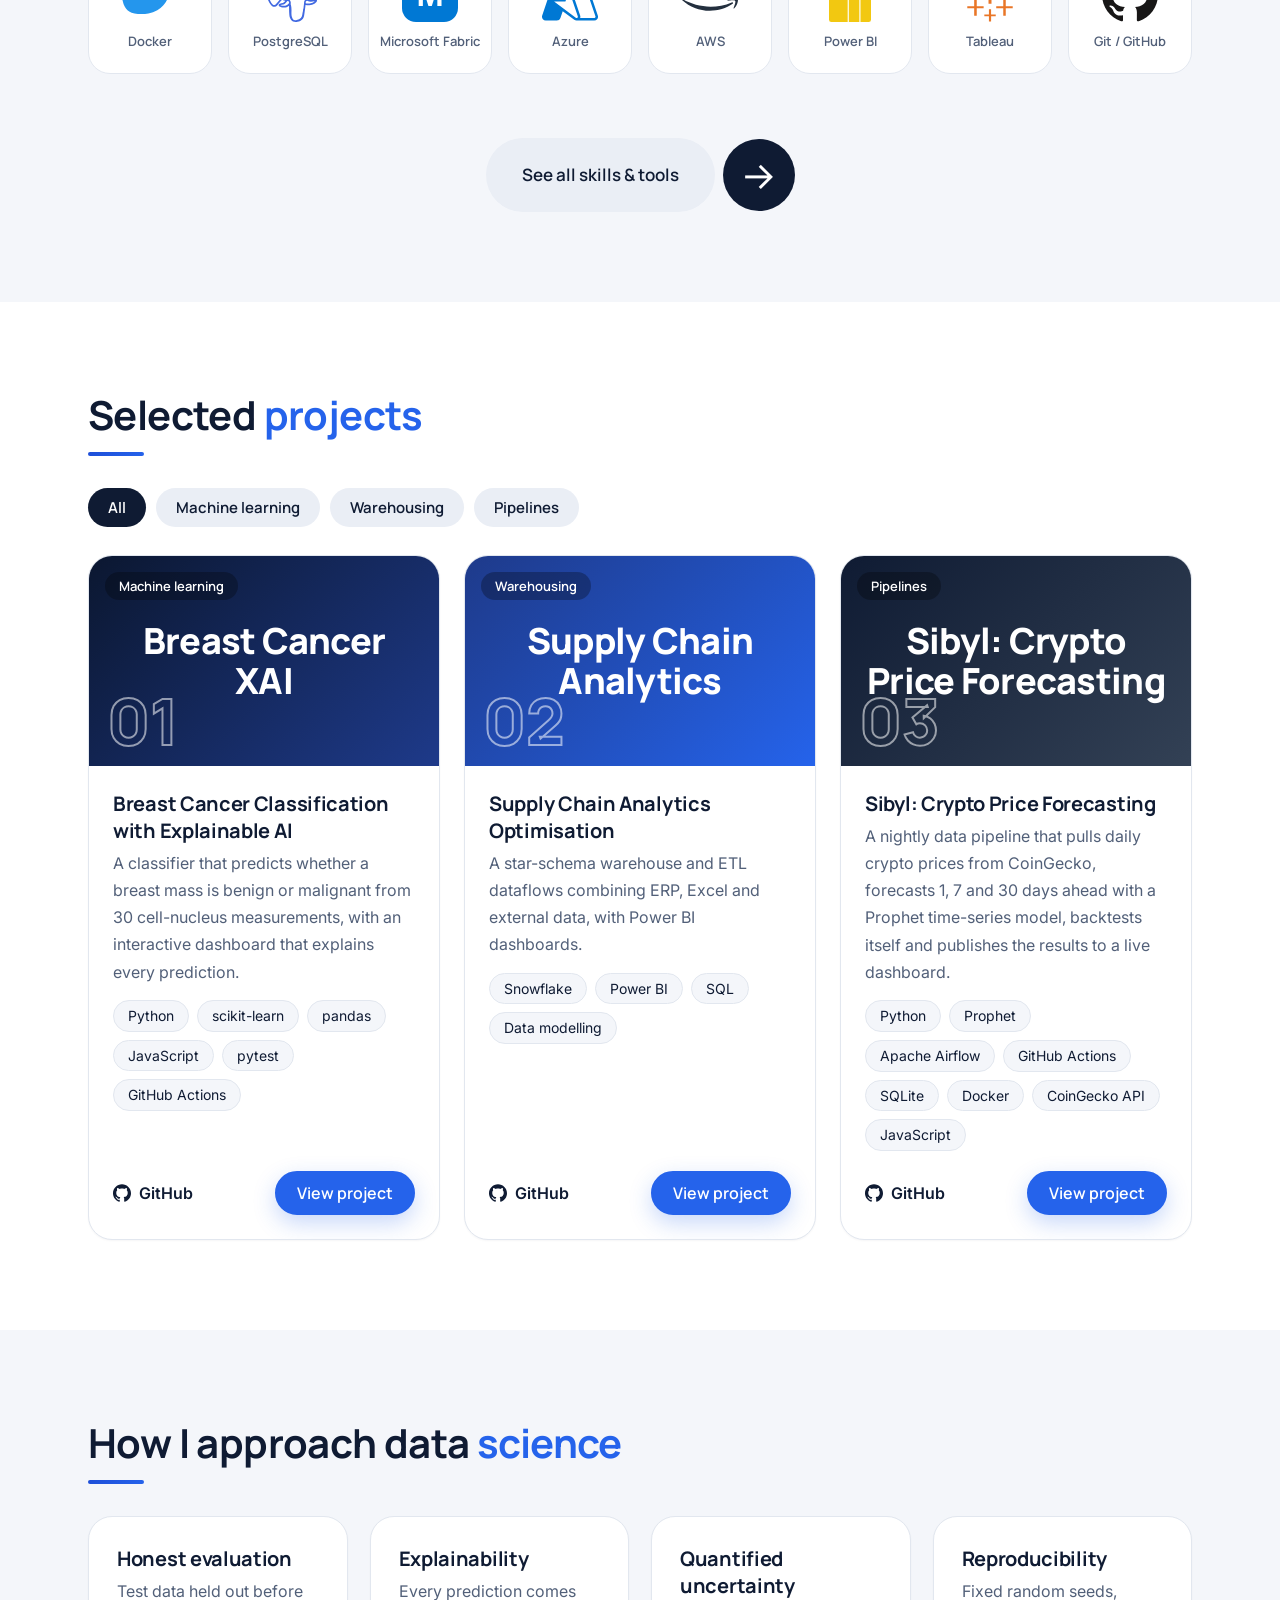
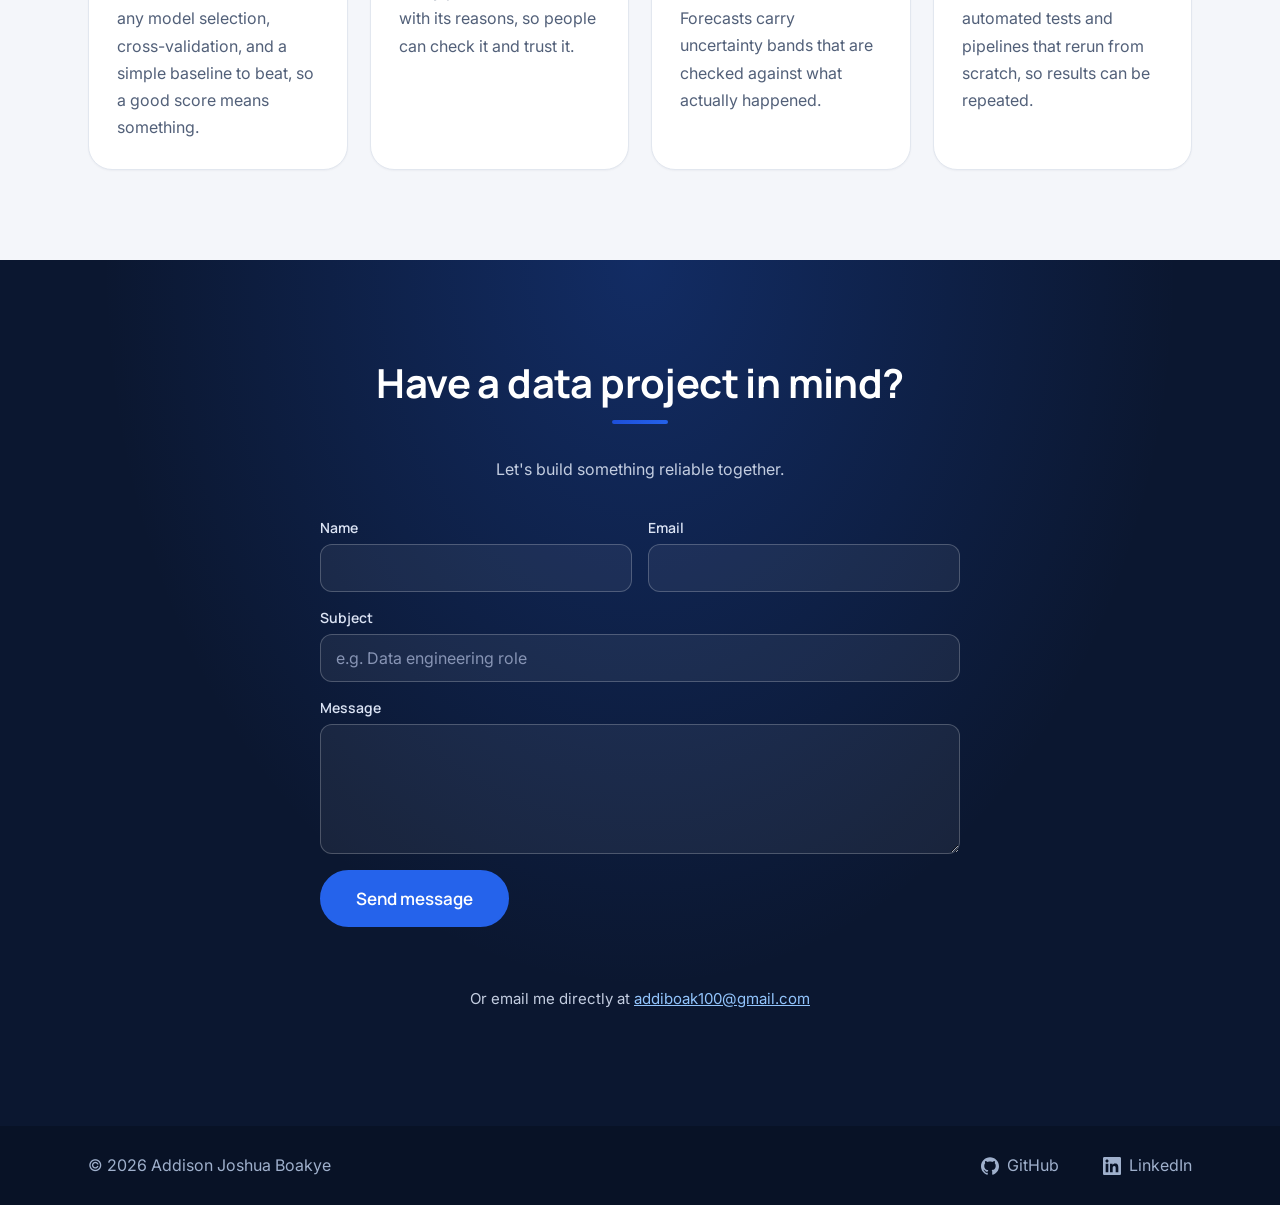
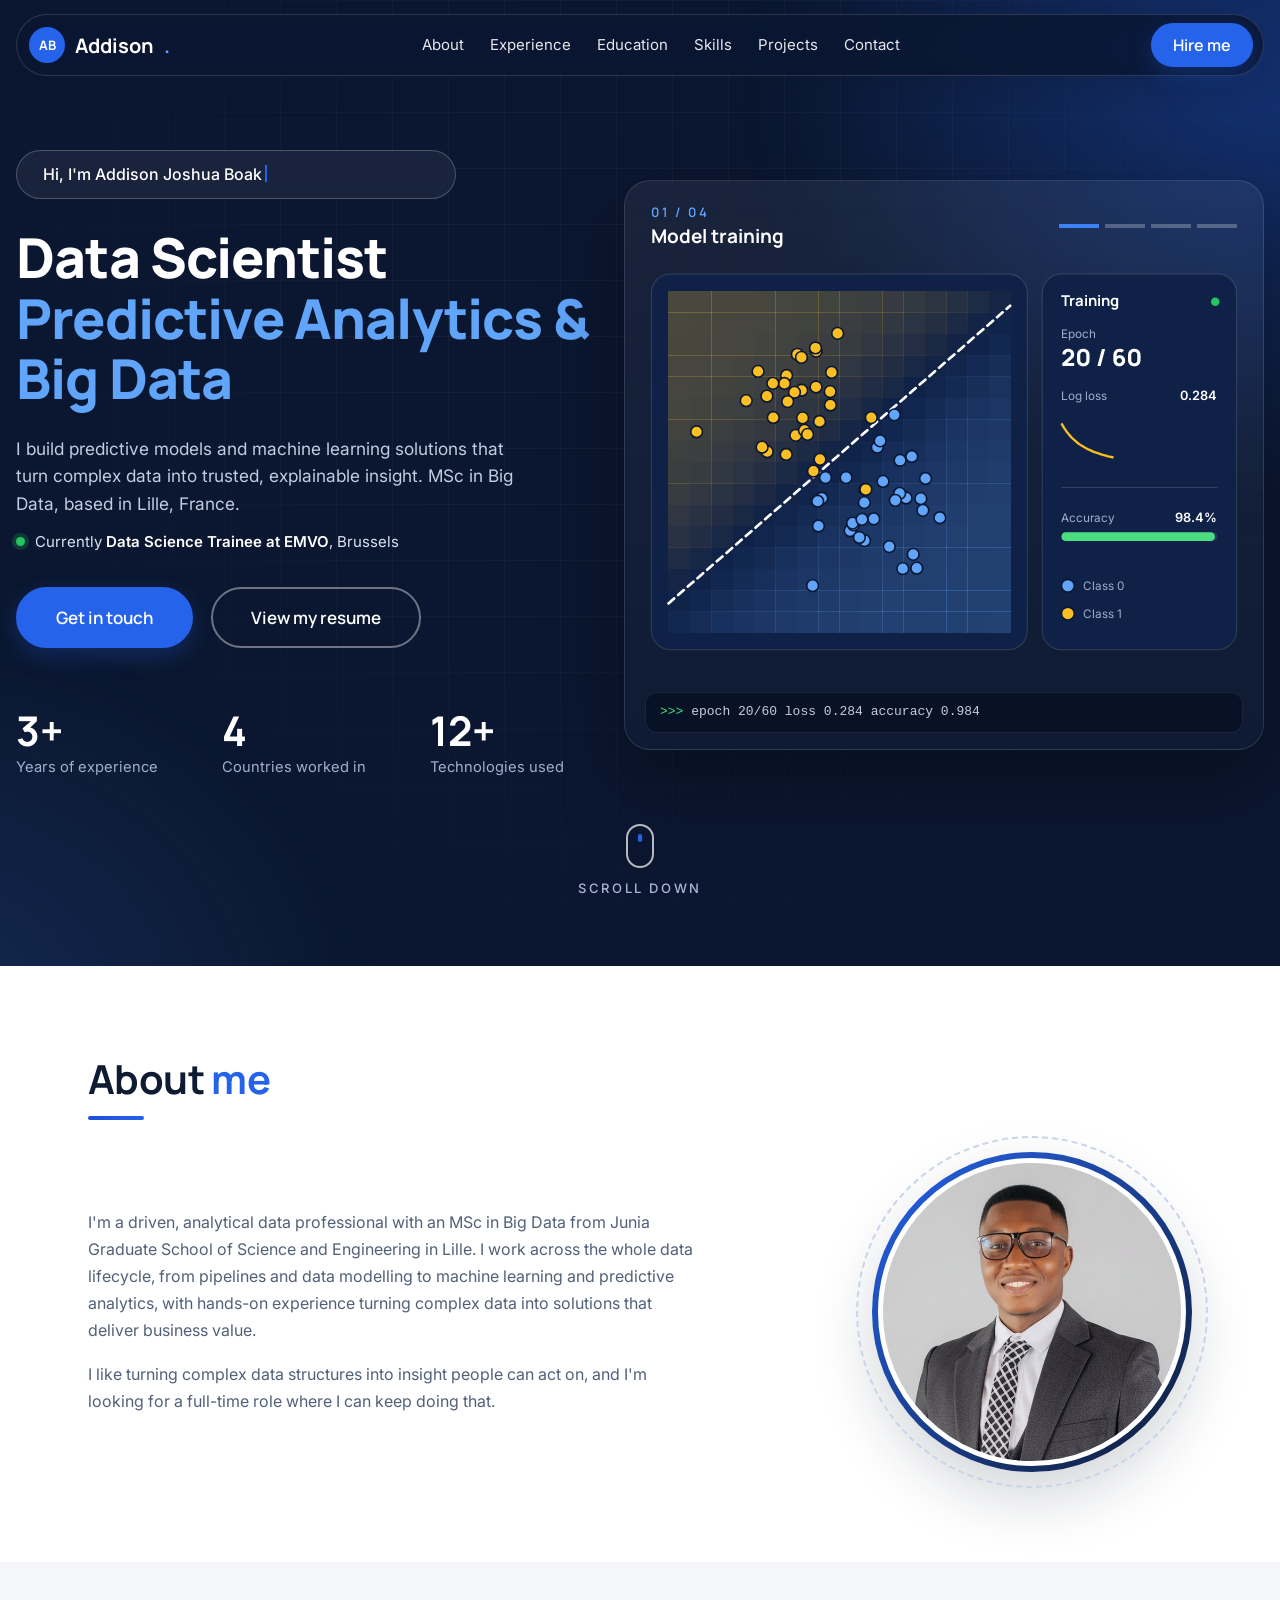
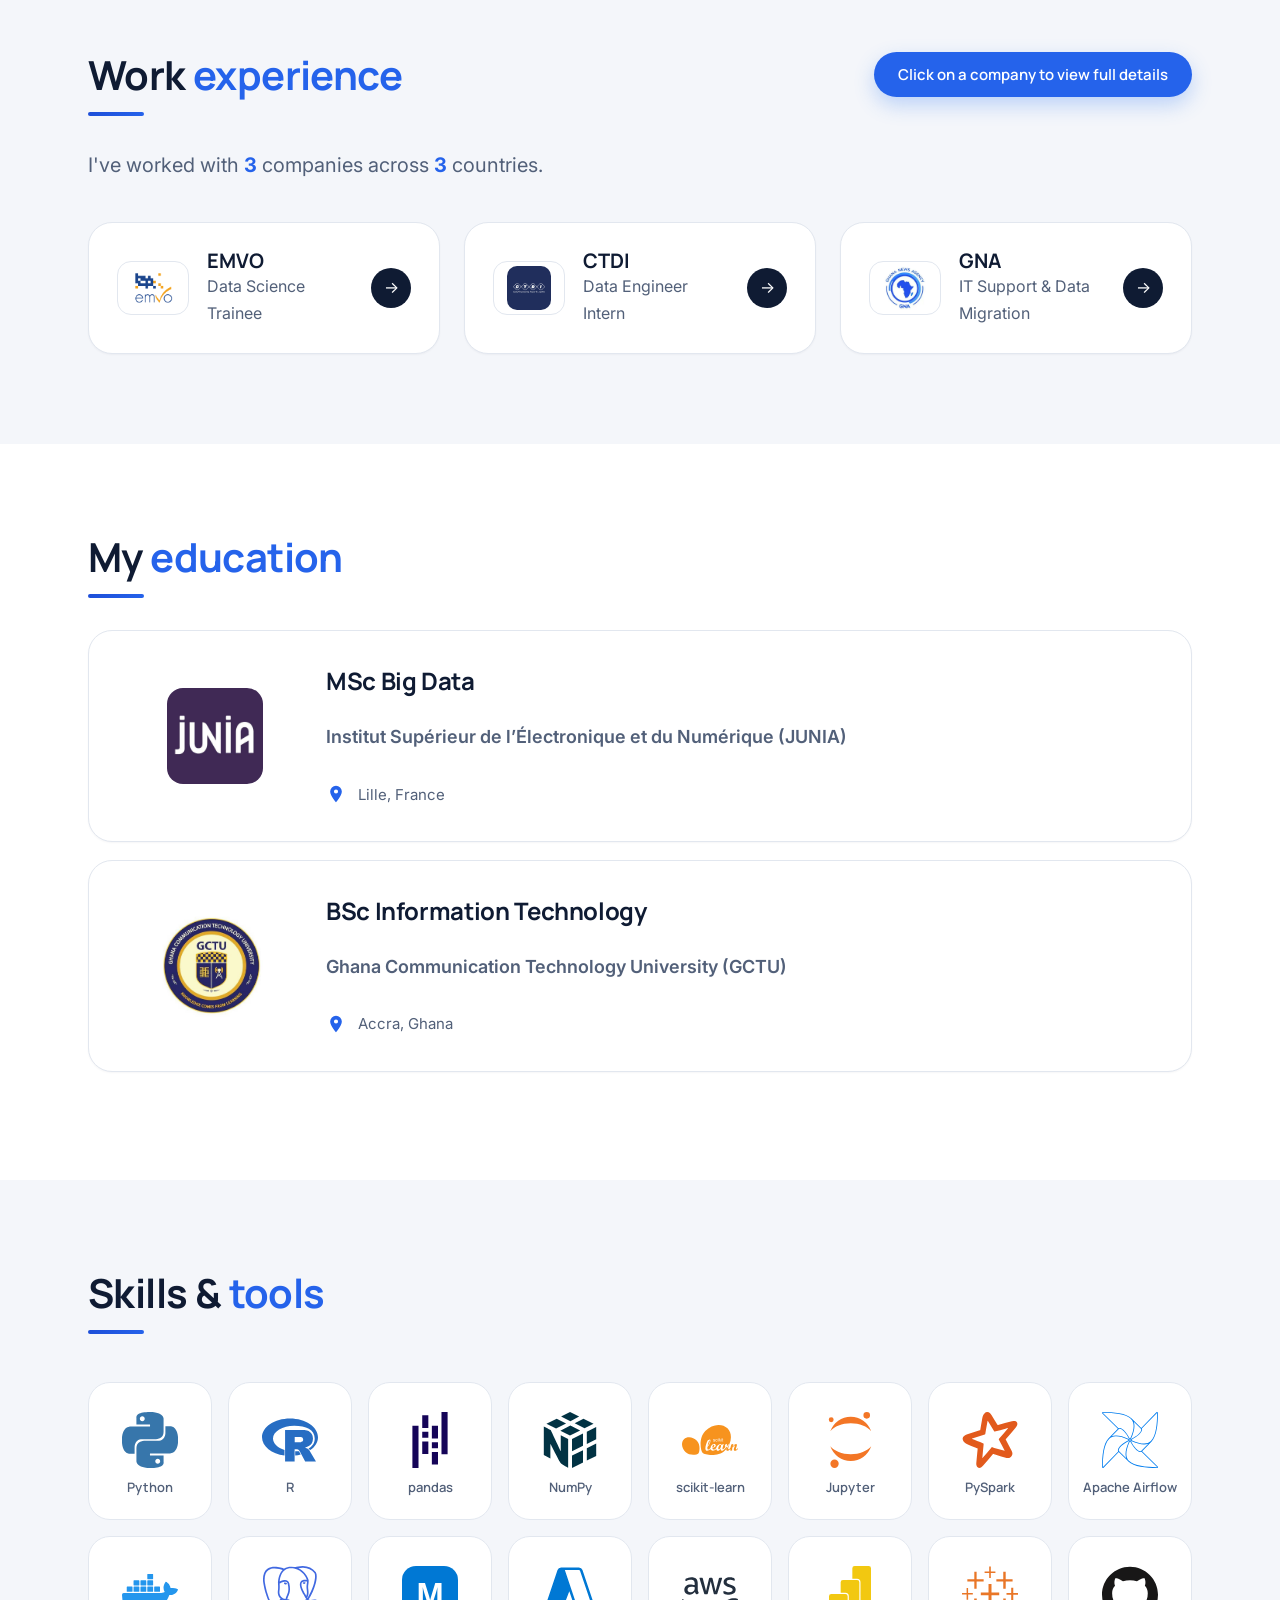
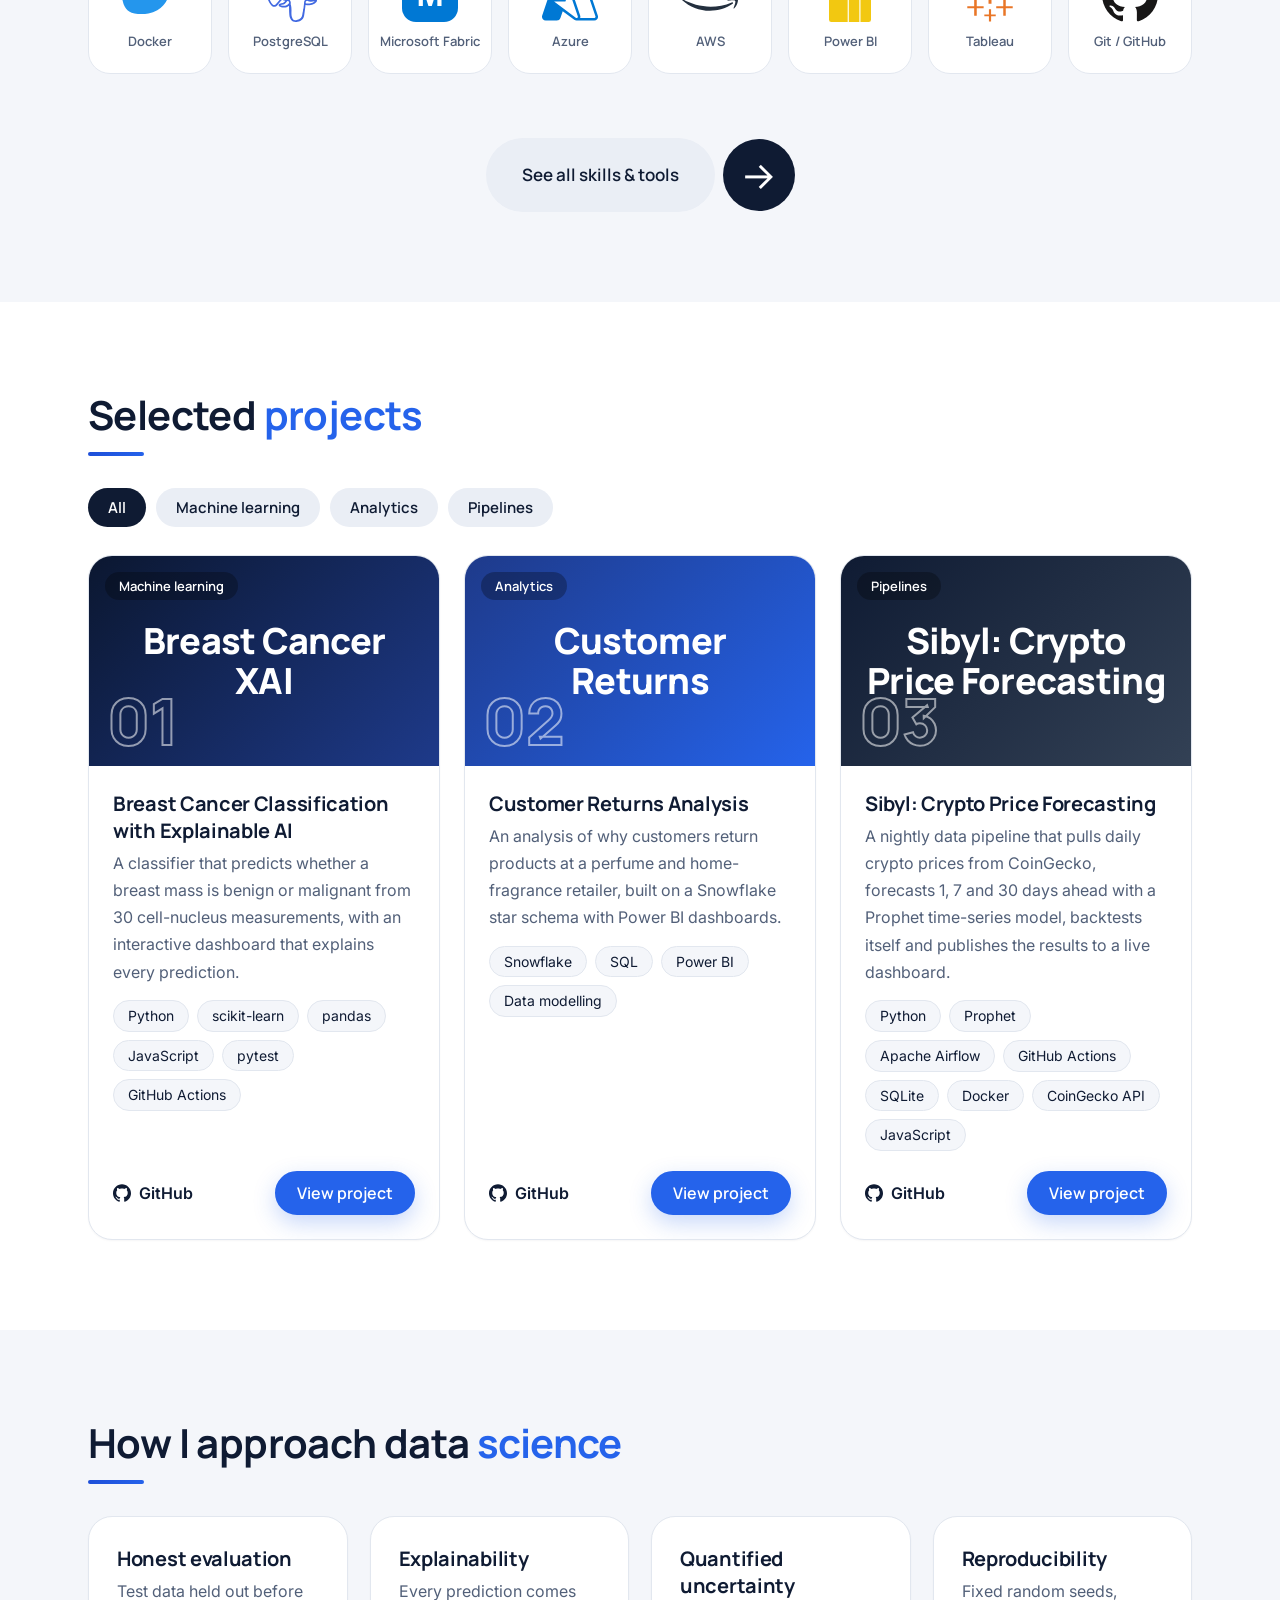
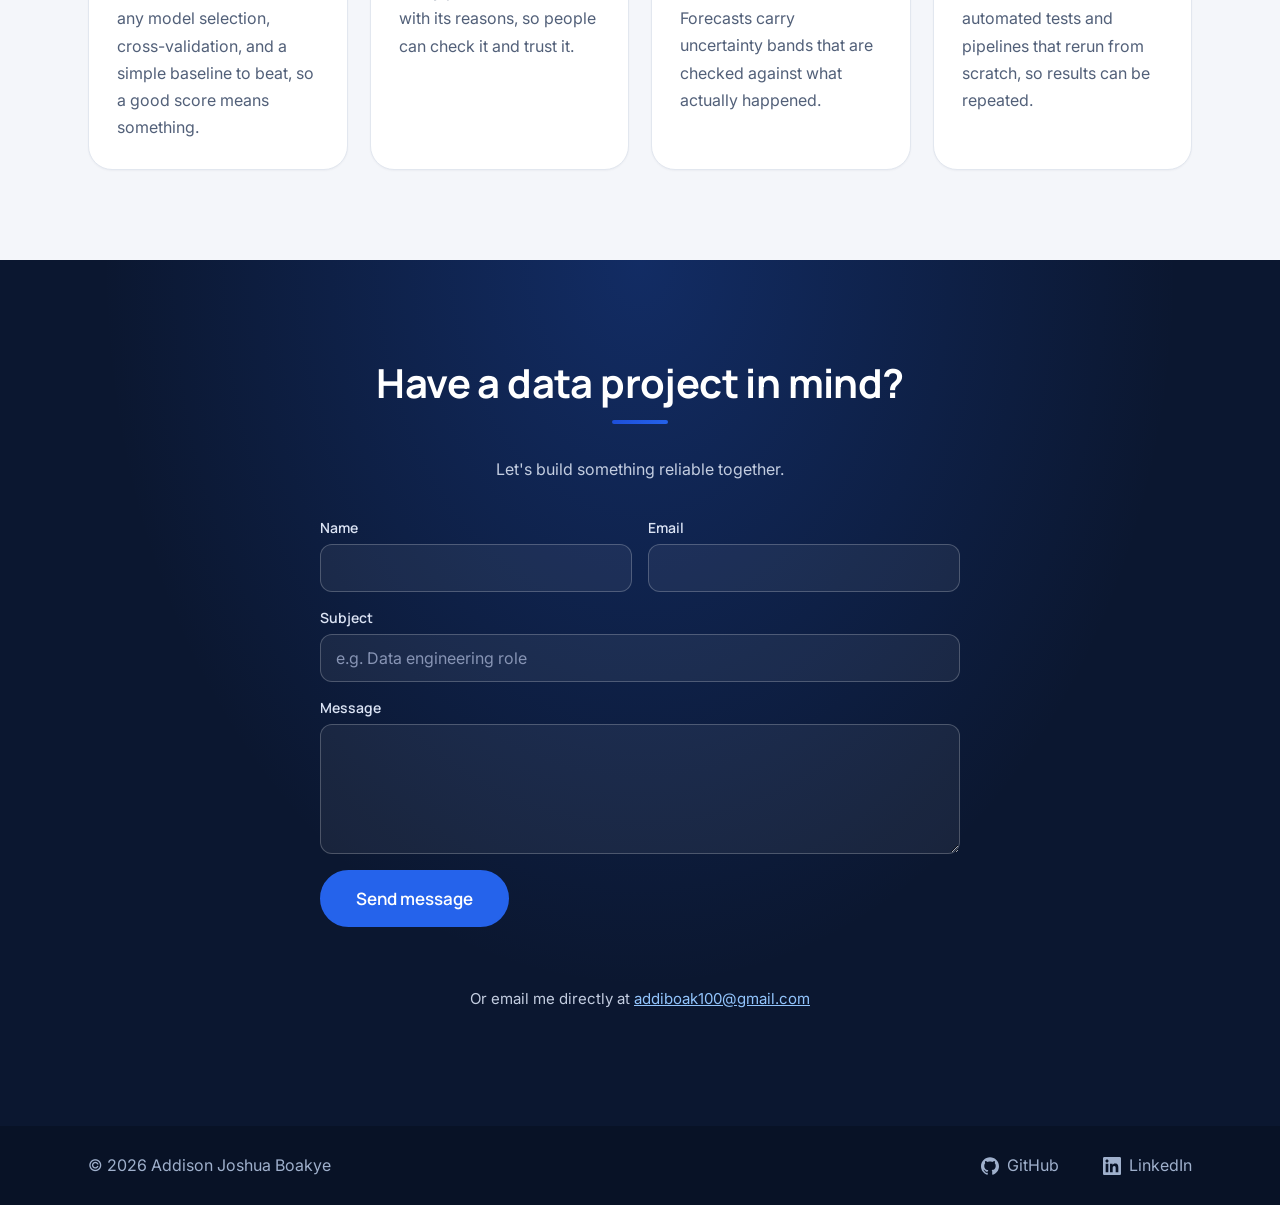
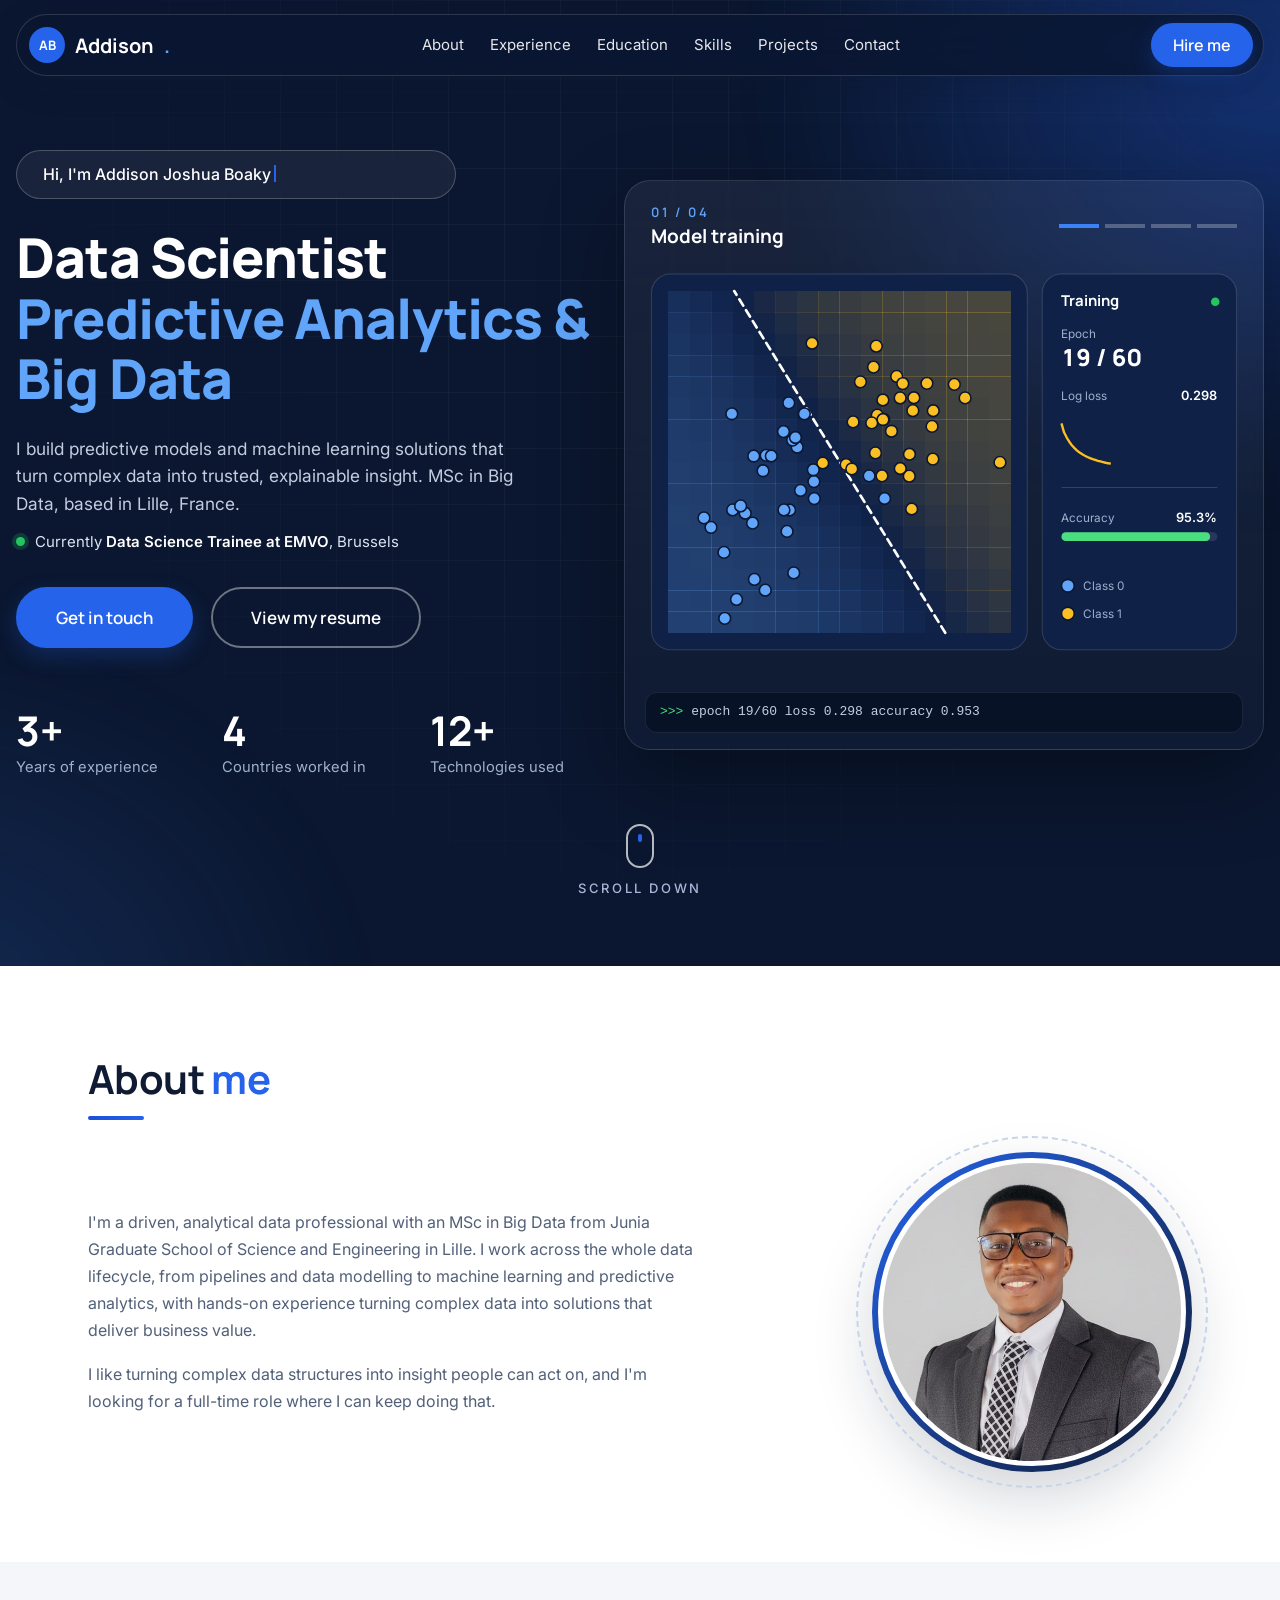
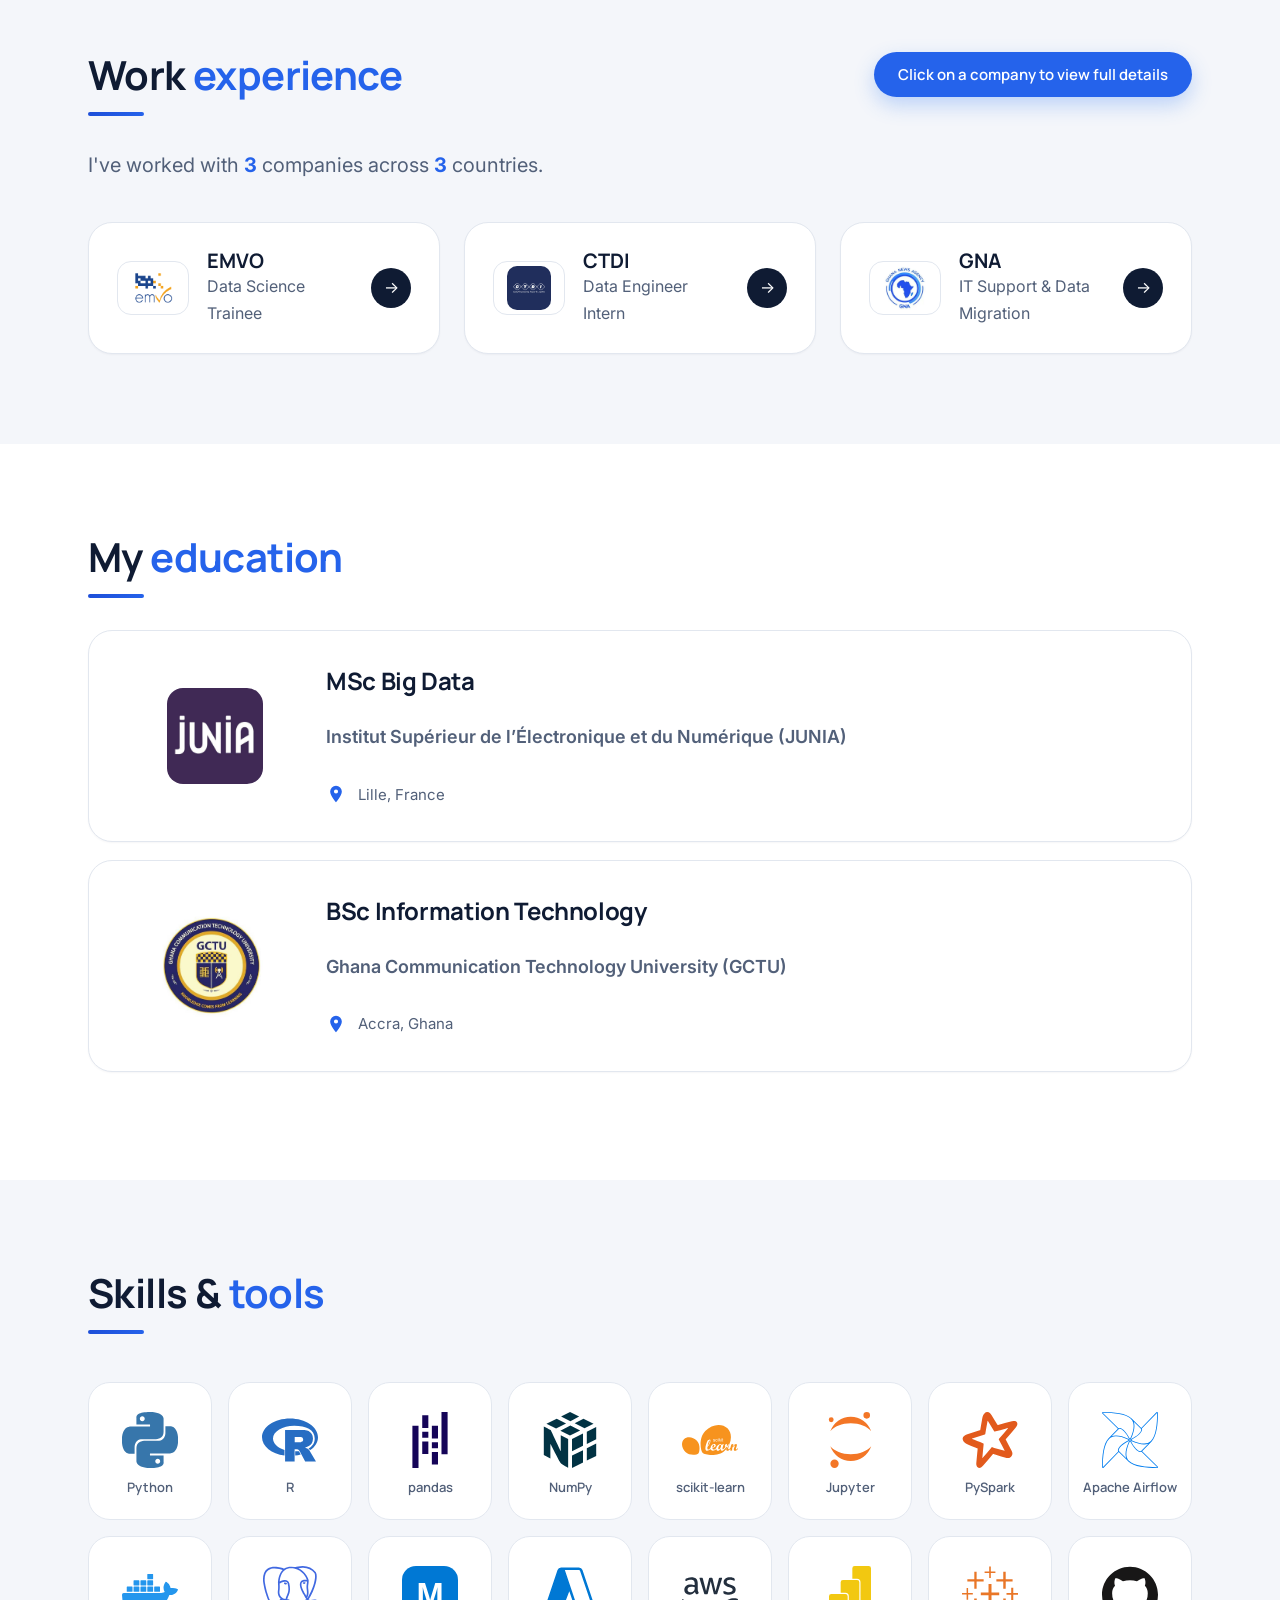
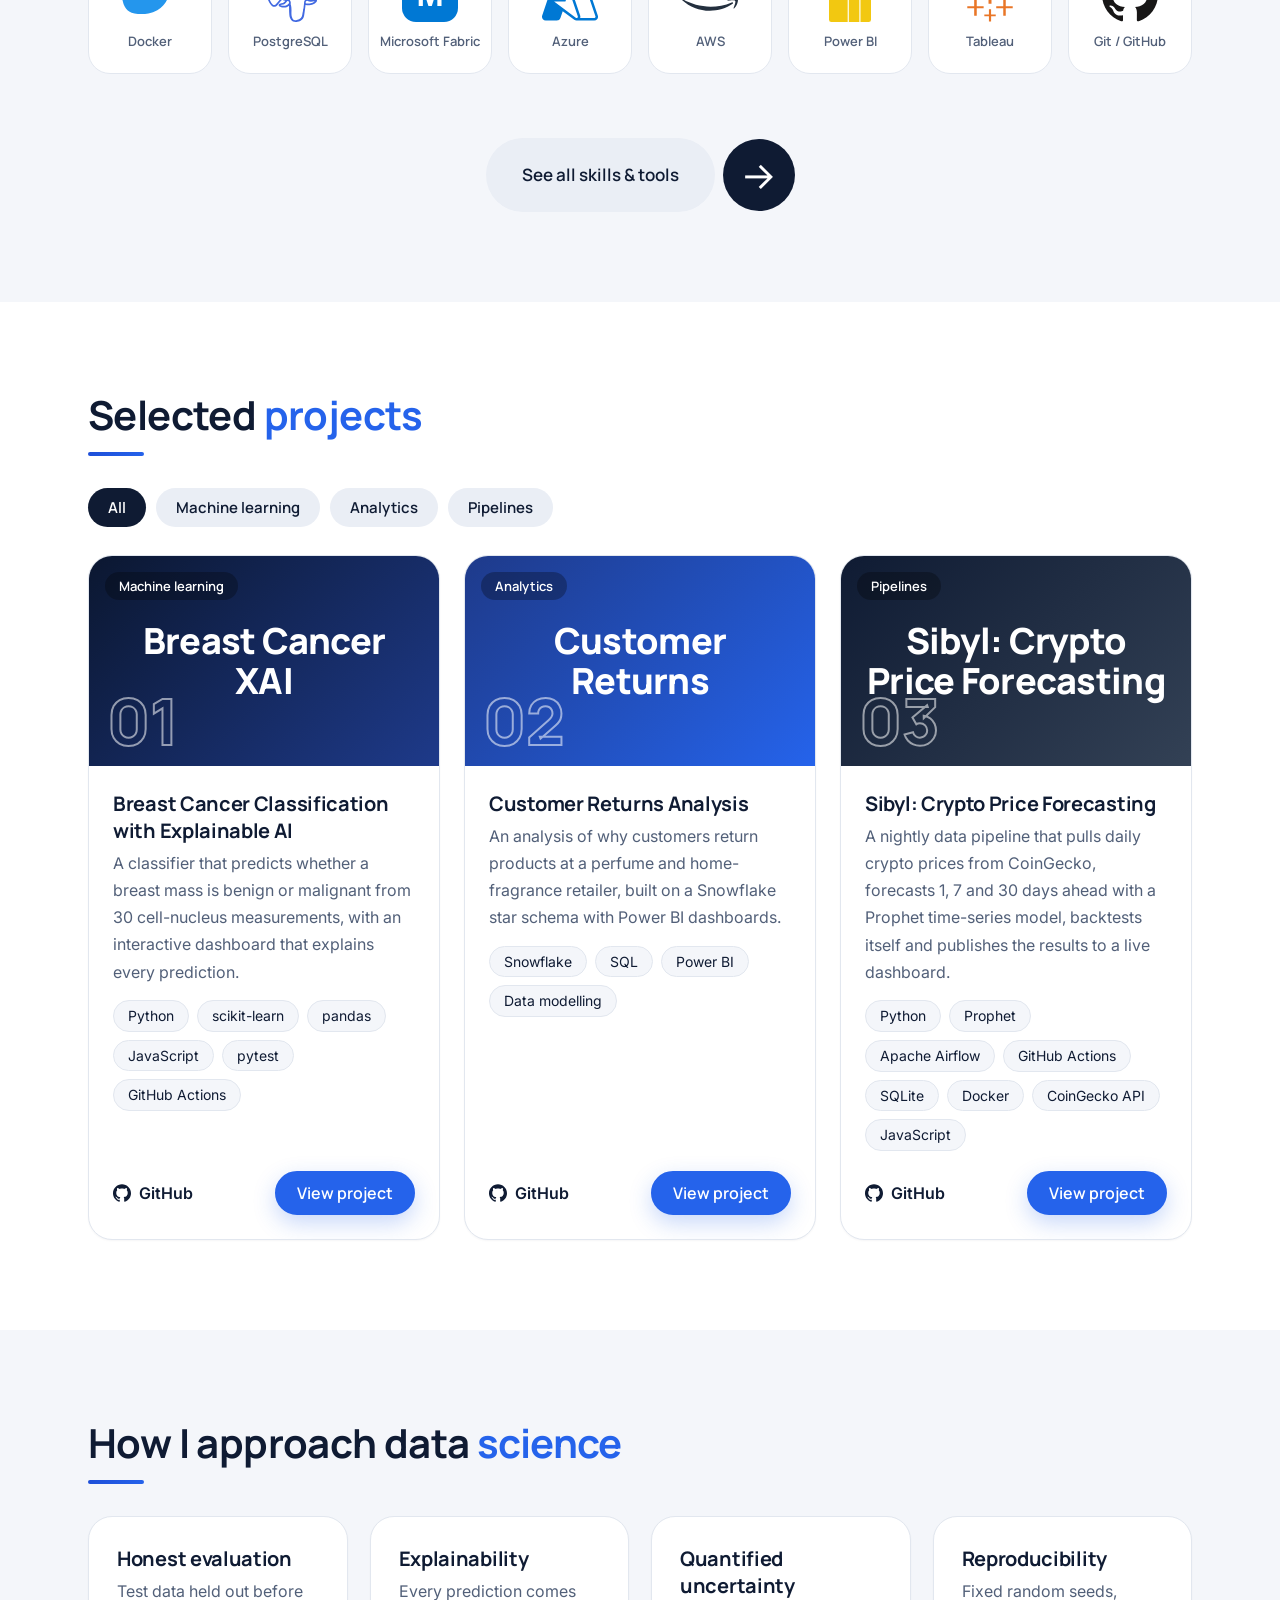
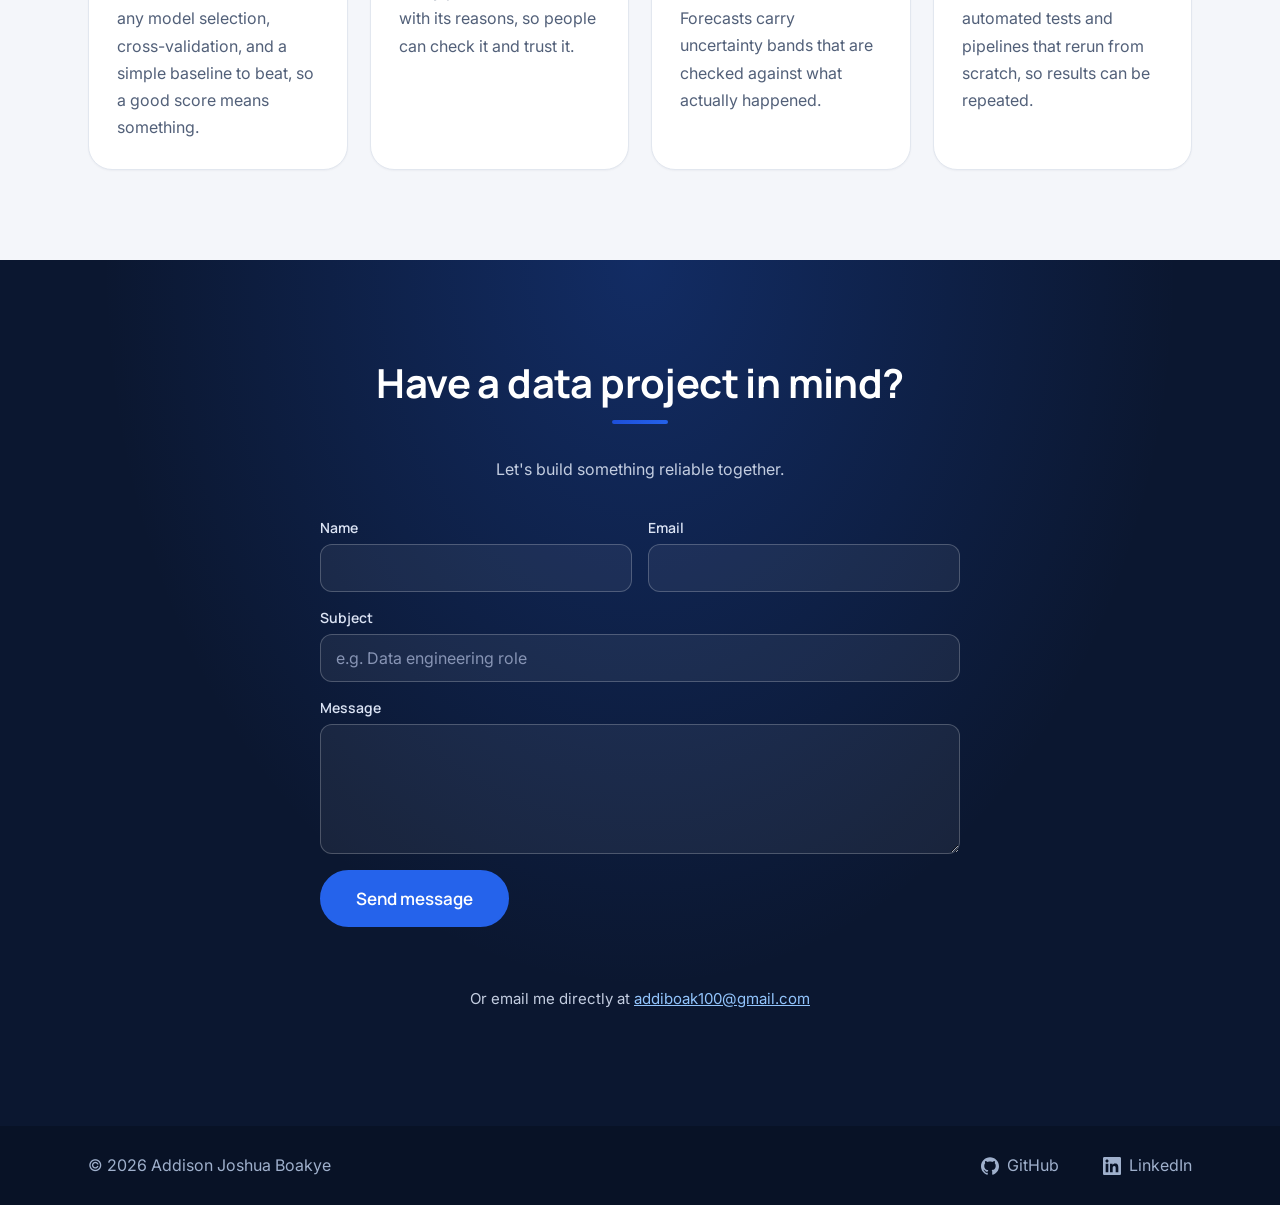
